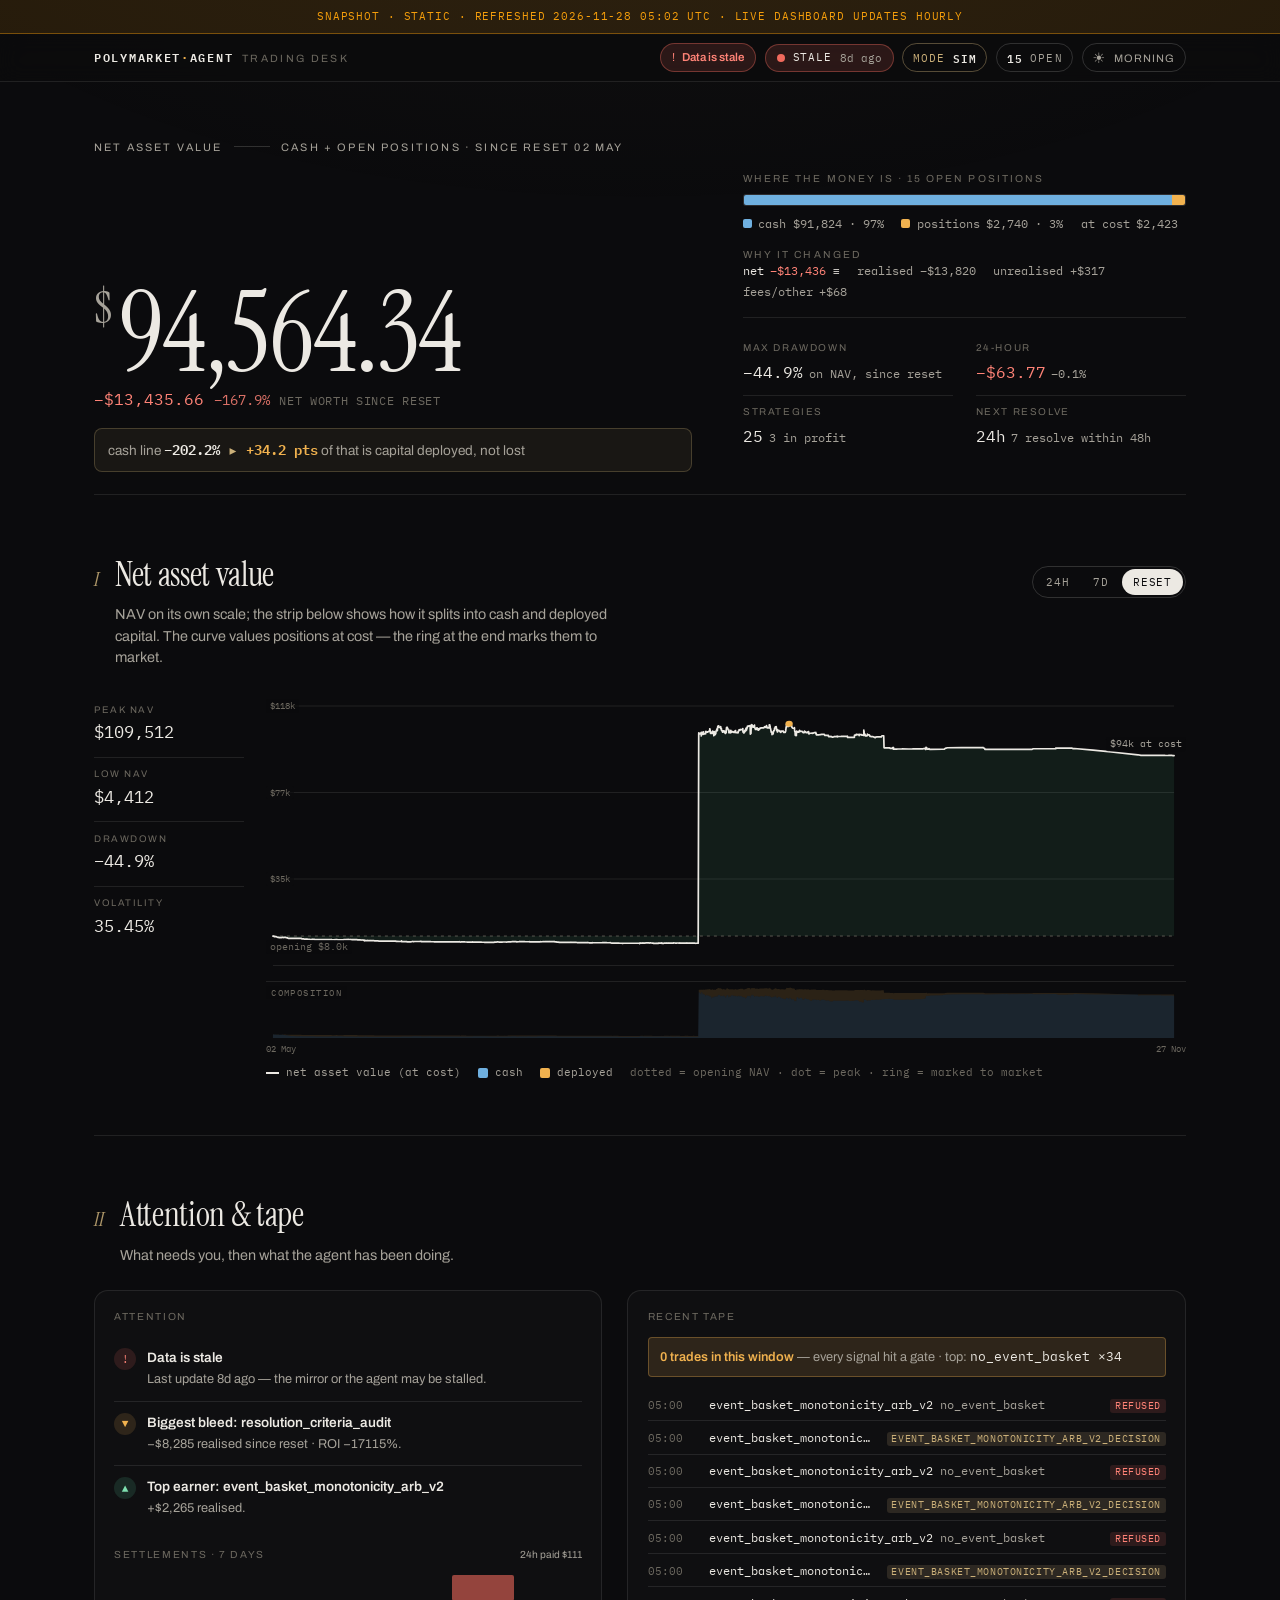
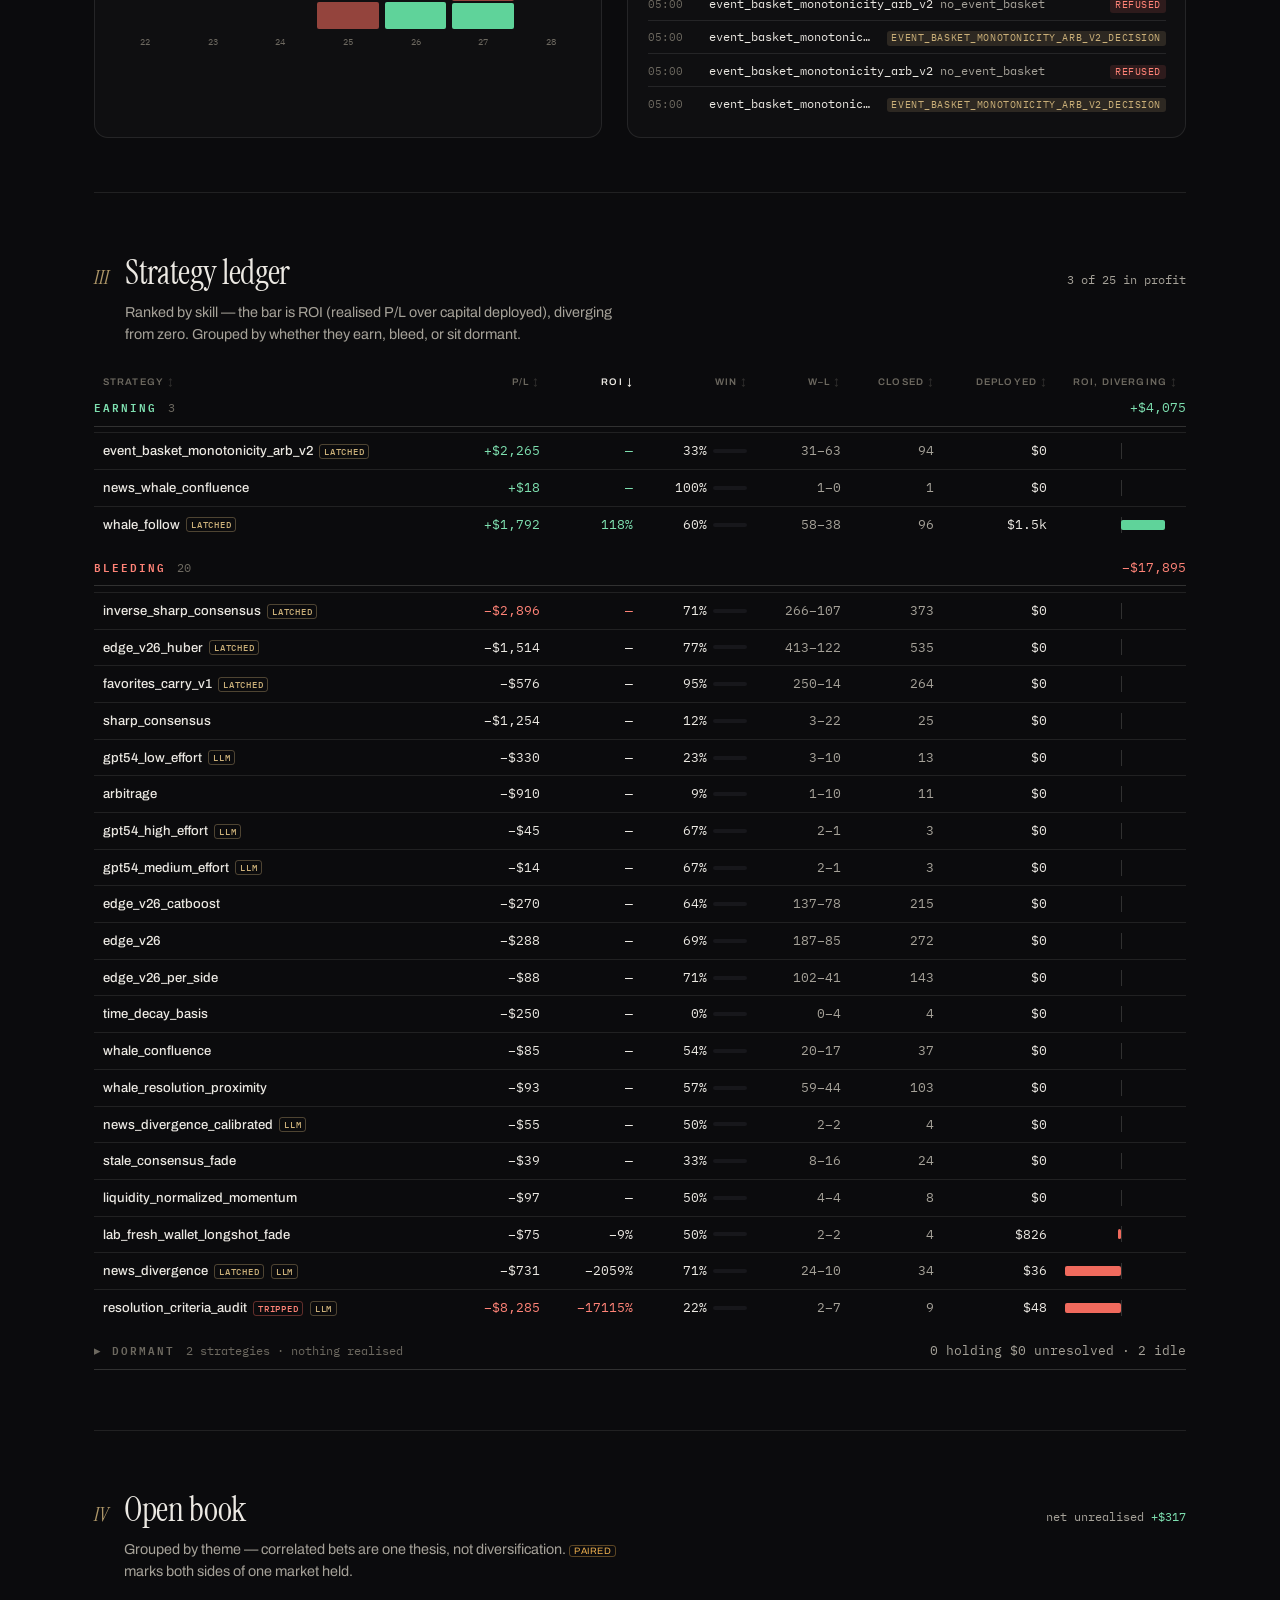
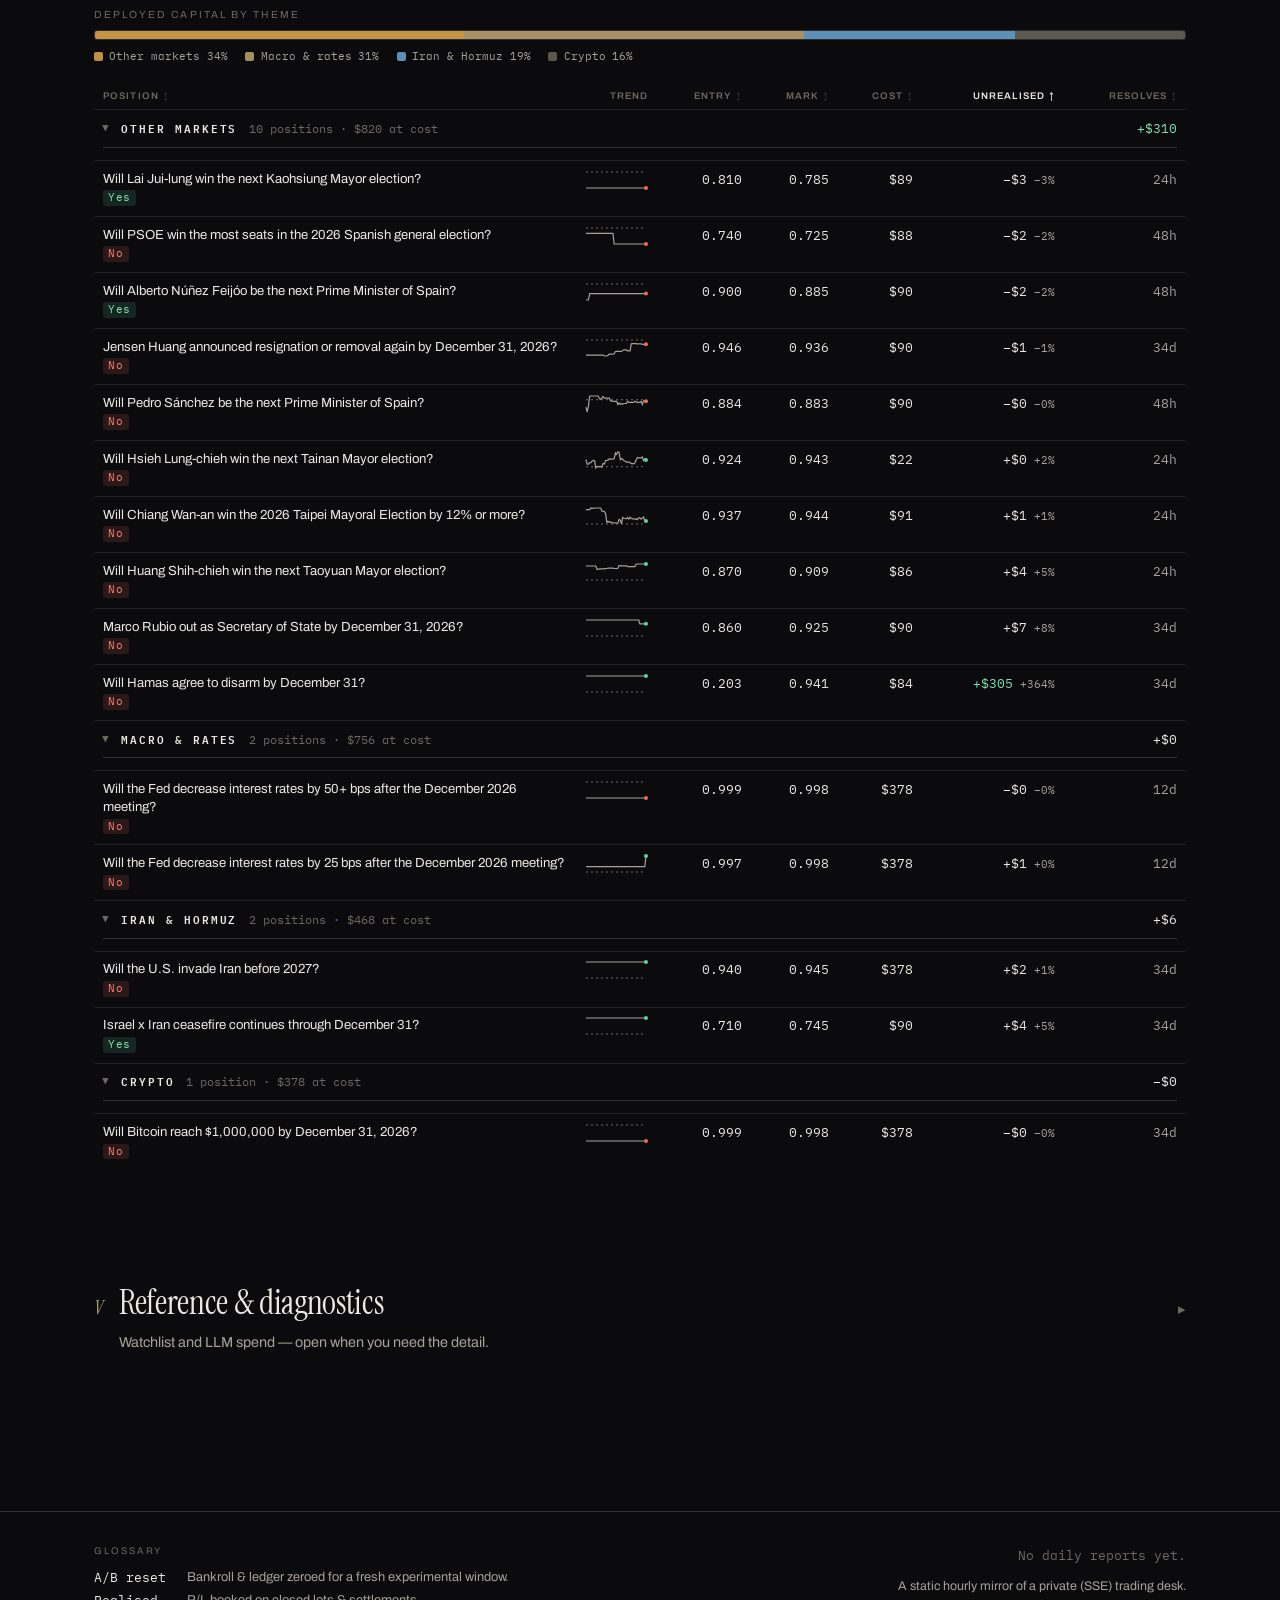
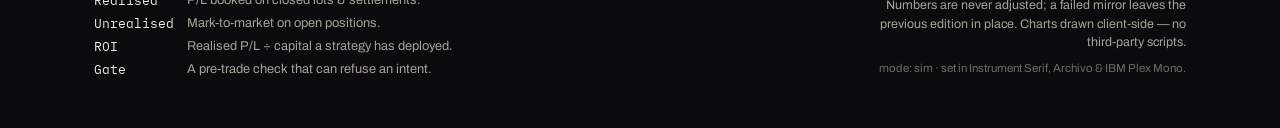
==== index.html @ ffc32d16 "snapshot: 2026-11-28T05:02:05Z" ====
<!doctype html>
<html lang="en" data-theme="dark">
<head>
  <meta charset="utf-8">
  <meta name="viewport" content="width=device-width, initial-scale=1">
  <meta name="dashboard-skeleton" content="operator-v1">
  <meta name="dashboard-mode" content="sim">
  <meta name="color-scheme" content="dark light">
  <title>polymarket-agent dashboard</title>

  <link rel="preconnect" href="https://fonts.googleapis.com">
  <link rel="preconnect" href="https://fonts.gstatic.com" crossorigin>
  <link rel="stylesheet"
        href="https://fonts.googleapis.com/css2?family=Instrument+Serif:ital@0;1&family=Archivo:ital,wght@0,400;0,500;0,600;0,700;1,400;1,500&family=IBM+Plex+Mono:wght@400;500;600&display=swap">
  <link rel="stylesheet" href="static/redesign.css">

  <script>
    // Edition boot — apply the saved theme before first paint (no flash).
    // Inline is permitted by the CSP ``script-src 'unsafe-inline'``.
    (function () {
      try {
        var t = localStorage.getItem('pmdash-theme');
        if (t === 'dark' || t === 'light') {
          document.documentElement.setAttribute('data-theme', t);
        }
      } catch (e) { /* storage disabled — keep server default */ }
    })();
  </script>

<script>
// Disable SSE in the static snapshot — there's no live backend behind GitHub Pages.
window.EventSource = function() {
  return { addEventListener(){}, removeEventListener(){}, close(){}, readyState: 2 };
};
window.EventSource.CLOSED = 2;
</script>
<style>
.snapshot-banner {
  position: sticky; top: 0; z-index: 50;
  padding: 8px 16px;
  background: rgba(245, 158, 11, 0.12);
  border-bottom: 1px solid rgba(245, 158, 11, 0.4);
  color: rgb(245, 158, 11);
  font-family: 'IBM Plex Mono', monospace;
  font-size: 11px;
  letter-spacing: 0.08em;
  text-align: center;
  text-transform: uppercase;
}
</style>
</head>

<body>
<div class="snapshot-banner">snapshot · static · refreshed 2026-11-28 05:02 UTC · live dashboard updates hourly</div>
  <a class="skip-link" href="#standings">Skip to standings</a>

  <!-- Renderer hydrates #app from #bootstrap-data. A quiet boot mark paints
       first so there is no blank flash if fonts/JS are a beat behind. -->
  <div id="app" data-dashboard-root>
    <div class="boot" data-boot>
      <span class="boot-mark">polymarket<span class="boot-dot">&middot;</span>agent</span>
      <span class="boot-sub">reading the tape&hellip;</span>
      <noscript>
        <p class="boot-noscript">This desk renders client-side &mdash; enable JavaScript to read it.</p>
      </noscript>
    </div>
  </div>

  <footer class="colophon" data-colophon>
    <div class="colophon-inner">
      <div class="colophon-block">
        <span class="colophon-label">Glossary</span>
        <dl class="colophon-gloss">
          <dt>A/B reset</dt><dd>Bankroll &amp; ledger zeroed for a fresh experimental window.</dd>
          <dt>Realised</dt><dd>P/L booked on closed lots &amp; settlements.</dd>
          <dt>Unrealised</dt><dd>Mark-to-market on open positions.</dd>
          <dt>ROI</dt><dd>Realised P/L &divide; capital a strategy has deployed.</dd>
          <dt>Gate</dt><dd>A pre-trade check that can refuse an intent.</dd>
        </dl>
      </div>
      <div class="colophon-block colophon-meta">
        
        <span class="report-link is-muted">No daily reports yet.</span>
        
        <p class="colophon-source">
          A static hourly mirror of a private (SSE) trading desk. Numbers are
          never adjusted; a failed mirror leaves the previous edition in place.
          Charts drawn client-side &mdash; no third-party scripts.
        </p>
        <p class="colophon-set">mode: sim &middot; set in Instrument&nbsp;Serif, Archivo &amp; IBM&nbsp;Plex&nbsp;Mono.</p>
      </div>
    </div>
  </footer>

  
  <script id="bootstrap-data" type="application/json">{"bankroll": {"ab_reset_iso": "2026-05-02T16:12:14.034322+00:00", "as_of_iso": "2026-11-27T20:48:20.720196+00:00", "capital_flows_since_reset_usd": 100000.0, "capital_flows_window_usd": 0, "cash_now_usd": 91824.37477484971, "current_usd": 91824.37477484971, "delta_24h_pct": -0.38086715791029435, "delta_24h_usd": -351.06598149999627, "delta_since_reset_pct": -202.1953153143786, "delta_since_reset_usd": -16175.625225150288, "deployed_cost_usd": 2423.1168863000003, "fees_other_usd": 67.97506974172268, "is_empty": false, "nav_at_cost_usd": 94247.49166114972, "nav_delta_24h_pct": -0.06761463698296633, "nav_delta_24h_usd": -63.768215999996755, "nav_delta_since_reset_pct": -167.94570439437865, "nav_delta_since_reset_usd": -13435.656351550293, "nav_usd": 94564.3436484497, "other_adjustments_usd": -2671.9938038582727, "points_24h": [{"balance_usd": 92084.49671174971, "deployed_usd": 2226.7631654, "nav_usd": 94311.25987714971, "ts": "2026-11-27T05:50:50.114832+00:00"}, {"balance_usd": 91997.25877574971, "deployed_usd": 2314.0011014, "nav_usd": 94311.25987714971, "ts": "2026-11-27T10:17:31.484214+00:00"}, {"balance_usd": 91911.0547692497, "deployed_usd": 2312.9671719000003, "nav_usd": 94224.02194114971, "ts": "2026-11-27T14:18:01.809497+00:00"}, {"balance_usd": 91823.33288924971, "deployed_usd": 2400.6890519000003, "nav_usd": 94224.02194114971, "ts": "2026-11-27T16:23:20.342249+00:00"}, {"balance_usd": 91735.08714924971, "deployed_usd": 2488.9347919, "nav_usd": 94224.02194114971, "ts": "2026-11-27T19:38:22.340220+00:00"}, {"balance_usd": 91846.27874924972, "deployed_usd": 2401.2129119, "nav_usd": 94247.49166114972, "ts": "2026-11-27T20:17:56.836998+00:00"}, {"balance_usd": 91824.37477484971, "deployed_usd": 2423.1168863000003, "nav_usd": 94247.49166114972, "ts": "2026-11-27T20:48:20.720196+00:00"}], "points_7d": [{"balance_usd": 92635.40507434972, "deployed_usd": 1686.7693578000003, "nav_usd": 94322.17443214972, "ts": "2026-11-24T19:25:41.189028+00:00"}, {"balance_usd": 92545.30763634972, "deployed_usd": 1776.8667958000003, "nav_usd": 94322.17443214972, "ts": "2026-11-24T19:36:02.264809+00:00"}, {"balance_usd": 92455.32739794972, "deployed_usd": 1866.8470342000003, "nav_usd": 94322.17443214972, "ts": "2026-11-24T22:15:52.935973+00:00"}, {"balance_usd": 92423.27623594971, "deployed_usd": 1898.8981962000003, "nav_usd": 94322.17443214971, "ts": "2026-11-25T17:25:45.379078+00:00"}, {"balance_usd": 92333.62041034971, "deployed_usd": 1956.5028598000004, "nav_usd": 94290.12327014972, "ts": "2026-11-25T20:36:09.586610+00:00"}, {"balance_usd": 92243.51171734971, "deployed_usd": 2046.6115528000003, "nav_usd": 94290.1232701497, "ts": "2026-11-26T12:11:00.580088+00:00"}, {"balance_usd": 92354.75701734971, "deployed_usd": 1956.5028598000004, "nav_usd": 94311.25987714971, "ts": "2026-11-26T14:01:12.843524+00:00"}, {"balance_usd": 92265.7006763497, "deployed_usd": 2045.5592008000003, "nav_usd": 94311.2598771497, "ts": "2026-11-26T21:41:07.367204+00:00"}, {"balance_usd": 92175.44075634971, "deployed_usd": 2135.8191208000003, "nav_usd": 94311.25987714971, "ts": "2026-11-27T04:05:51.936163+00:00"}, {"balance_usd": 92084.49671174971, "deployed_usd": 2226.7631654, "nav_usd": 94311.25987714971, "ts": "2026-11-27T05:50:50.114832+00:00"}, {"balance_usd": 91997.25877574971, "deployed_usd": 2314.0011014, "nav_usd": 94311.25987714971, "ts": "2026-11-27T10:17:31.484214+00:00"}, {"balance_usd": 91911.0547692497, "deployed_usd": 2312.9671719000003, "nav_usd": 94224.02194114971, "ts": "2026-11-27T14:18:01.809497+00:00"}, {"balance_usd": 91823.33288924971, "deployed_usd": 2400.6890519000003, "nav_usd": 94224.02194114971, "ts": "2026-11-27T16:23:20.342249+00:00"}, {"balance_usd": 91735.08714924971, "deployed_usd": 2488.9347919, "nav_usd": 94224.02194114971, "ts": "2026-11-27T19:38:22.340220+00:00"}, {"balance_usd": 91846.27874924972, "deployed_usd": 2401.2129119, "nav_usd": 94247.49166114972, "ts": "2026-11-27T20:17:56.836998+00:00"}, {"balance_usd": 91824.37477484971, "deployed_usd": 2423.1168863000003, "nav_usd": 94247.49166114972, "ts": "2026-11-27T20:48:20.720196+00:00"}], "points_since_reset": [{"balance_usd": 8000.0, "deployed_usd": 0.0, "nav_usd": 8000.0, "ts": "2026-05-02T16:12:14.034322+00:00"}, {"balance_usd": 7911.68, "deployed_usd": 88.32000000000001, "nav_usd": 8000.0, "ts": "2026-05-02T16:12:15.247001+00:00"}, {"balance_usd": 7909.4400000000005, "deployed_usd": 90.56, "nav_usd": 8000.000000000001, "ts": "2026-05-02T16:12:15.271151+00:00"}, {"balance_usd": 7877.440032, "deployed_usd": 122.559968, "nav_usd": 8000.0, "ts": "2026-05-02T16:12:16.245087+00:00"}, {"balance_usd": 7830.8318420000005, "deployed_usd": 169.16815800000003, "nav_usd": 8000.000000000001, "ts": "2026-05-02T16:50:40.566832+00:00"}, {"balance_usd": 7799.508522, "deployed_usd": 200.49147800000003, "nav_usd": 8000.0, "ts": "2026-05-02T17:20:20.948994+00:00"}, {"balance_usd": 7768.310482, "deployed_usd": 231.68951800000002, "nav_usd": 8000.0, "ts": "2026-05-02T18:30:36.790223+00:00"}, {"balance_usd": 7810.088218, "deployed_usd": 199.68955000000003, "nav_usd": 8009.777768, "ts": "2026-05-02T18:45:17.440100+00:00"}, {"balance_usd": 7778.847827, "deployed_usd": 230.92994100000004, "nav_usd": 8009.777768, "ts": "2026-05-02T19:40:19.671425+00:00"}, {"balance_usd": 7747.732435, "deployed_usd": 262.045333, "nav_usd": 8009.777768, "ts": "2026-05-02T20:02:53.090559+00:00"}, {"balance_usd": 7716.6170409999995, "deployed_usd": 293.160727, "nav_usd": 8009.777768, "ts": "2026-05-02T20:02:53.114851+00:00"}, {"balance_usd": 7749.917237999999, "deployed_usd": 259.680336, "nav_usd": 8009.597573999999, "ts": "2026-05-02T20:30:37.237796+00:00"}, {"balance_usd": 7693.342838999999, "deployed_usd": 316.254735, "nav_usd": 8009.597573999999, "ts": "2026-05-02T20:40:38.297660+00:00"}, {"balance_usd": 7662.569448999999, "deployed_usd": 180.77661500000002, "nav_usd": 7843.3460639999985, "ts": "2026-05-02T23:30:37.941155+00:00"}, {"balance_usd": 7631.919129999998, "deployed_usd": 123.65449500000001, "nav_usd": 7755.573624999998, "ts": "2026-05-02T23:55:18.844862+00:00"}, {"balance_usd": 7662.5387679999985, "deployed_usd": 93.00417600000002, "nav_usd": 7755.542943999999, "ts": "2026-05-03T00:00:37.053996+00:00"}, {"balance_usd": 7655.306767999999, "deployed_usd": 100.23617600000001, "nav_usd": 7755.542943999999, "ts": "2026-05-03T00:20:36.036445+00:00"}, {"balance_usd": 7600.954066999999, "deployed_usd": 154.58887700000002, "nav_usd": 7755.542943999999, "ts": "2026-05-03T00:30:57.004492+00:00"}, {"balance_usd": 7555.348338999998, "deployed_usd": 192.962605, "nav_usd": 7748.310943999998, "ts": "2026-05-03T02:25:18.401003+00:00"}, {"balance_usd": 7525.142230499999, "deployed_usd": 146.78959550000002, "nav_usd": 7671.931825999999, "ts": "2026-05-03T06:00:37.132297+00:00"}, {"balance_usd": 7465.142230499999, "deployed_usd": 206.78959550000002, "nav_usd": 7671.931825999999, "ts": "2026-05-03T09:40:17.830467+00:00"}, {"balance_usd": 7452.700326799999, "deployed_usd": 219.23149920000003, "nav_usd": 7671.931825999999, "ts": "2026-05-03T10:25:18.888209+00:00"}, {"balance_usd": 7440.279159599999, "deployed_usd": 231.65266640000002, "nav_usd": 7671.931825999999, "ts": "2026-05-03T10:35:21.279427+00:00"}, {"balance_usd": 7350.995811599999, "deployed_usd": 320.93601440000003, "nav_usd": 7671.931825999999, "ts": "2026-05-03T11:05:17.829530+00:00"}, {"balance_usd": 7262.783852599999, "deployed_usd": 409.1479734, "nav_usd": 7671.931825999999, "ts": "2026-05-03T11:20:17.767136+00:00"}, {"balance_usd": 7204.681580599999, "deployed_usd": 293.1038265, "nav_usd": 7497.785407099998, "ts": "2026-05-03T15:30:35.443744+00:00"}, {"balance_usd": 7194.569740599999, "deployed_usd": 215.00370750000002, "nav_usd": 7409.573448099999, "ts": "2026-05-03T18:35:21.399754+00:00"}, {"balance_usd": 7193.368960599999, "deployed_usd": 216.20448750000003, "nav_usd": 7409.573448099999, "ts": "2026-05-03T18:35:21.435787+00:00"}, {"balance_usd": 7184.377252599999, "deployed_usd": 225.19619550000002, "nav_usd": 7409.573448099999, "ts": "2026-05-03T18:40:21.447719+00:00"}, {"balance_usd": 7183.1783577999995, "deployed_usd": 226.39509030000002, "nav_usd": 7409.5734481, "ts": "2026-05-03T18:40:21.473544+00:00"}, {"balance_usd": 7109.2942378, "deployed_usd": 242.17693830000002, "nav_usd": 7351.4711761, "ts": "2026-05-03T18:45:28.371717+00:00"}, {"balance_usd": 7116.6337378, "deployed_usd": 235.40985453580416, "nav_usd": 7352.043592335804, "ts": "2026-05-03T19:20:22.686392+00:00"}, {"balance_usd": 7103.2900498, "deployed_usd": 248.75354253580414, "nav_usd": 7352.043592335804, "ts": "2026-05-03T19:40:23.760647+00:00"}, {"balance_usd": 7098.2955448, "deployed_usd": 253.74804753580415, "nav_usd": 7352.0435923358045, "ts": "2026-05-03T19:50:29.152704+00:00"}, {"balance_usd": 7086.8466808, "deployed_usd": 265.19691153580413, "nav_usd": 7352.0435923358045, "ts": "2026-05-03T20:01:31.073926+00:00"}, {"balance_usd": 7074.6661608, "deployed_usd": 277.37743153580413, "nav_usd": 7352.0435923358045, "ts": "2026-05-03T20:10:17.501506+00:00"}, {"balance_usd": 7067.5914948, "deployed_usd": 284.4520975358041, "nav_usd": 7352.043592335804, "ts": "2026-05-03T20:20:17.722202+00:00"}, {"balance_usd": 6982.7803988, "deployed_usd": 369.26319353580413, "nav_usd": 7352.043592335804, "ts": "2026-05-03T20:40:18.024384+00:00"}, {"balance_usd": 6898.9870408, "deployed_usd": 450.6568767358042, "nav_usd": 7349.643917535804, "ts": "2026-05-03T22:15:17.660735+00:00"}, {"balance_usd": 6816.1991928, "deployed_usd": 533.4447247358041, "nav_usd": 7349.643917535804, "ts": "2026-05-03T22:25:17.681119+00:00"}, {"balance_usd": 7065.6435928, "deployed_usd": 313.3708015, "nav_usd": 7379.0143943, "ts": "2026-05-04T00:07:07.794915+00:00"}, {"balance_usd": 7037.3810168, "deployed_usd": 310.5179835, "nav_usd": 7347.8990003, "ts": "2026-05-04T01:05:18.733642+00:00"}, {"balance_usd": 7009.2314954, "deployed_usd": 223.75875489999999, "nav_usd": 7232.9902503, "ts": "2026-05-04T03:31:03.563904+00:00"}, {"balance_usd": 6997.2314954, "deployed_usd": 235.75875489999999, "nav_usd": 7232.9902503, "ts": "2026-05-04T10:35:17.643877+00:00"}, {"balance_usd": 6993.822995400001, "deployed_usd": 239.1672549, "nav_usd": 7232.990250300001, "ts": "2026-05-04T11:20:41.089412+00:00"}, {"balance_usd": 6909.897125400001, "deployed_usd": 323.09312489999996, "nav_usd": 7232.9902503, "ts": "2026-05-04T15:05:17.928095+00:00"}, {"balance_usd": 7149.685325400001, "deployed_usd": 223.75875489999999, "nav_usd": 7373.444080300001, "ts": "2026-05-04T21:46:57.459552+00:00"}, {"balance_usd": 7063.8890974000005, "deployed_usd": 309.5549829, "nav_usd": 7373.444080300001, "ts": "2026-05-04T22:05:19.844795+00:00"}, {"balance_usd": 7008.0201624, "deployed_usd": 365.4239179, "nav_usd": 7373.4440803, "ts": "2026-05-04T22:45:17.455881+00:00"}, {"balance_usd": 6923.9239224, "deployed_usd": 449.5201579, "nav_usd": 7373.444080300001, "ts": "2026-05-05T00:10:19.157448+00:00"}, {"balance_usd": 6840.8368224000005, "deployed_usd": 532.6072579, "nav_usd": 7373.444080300001, "ts": "2026-05-05T00:20:22.284588+00:00"}, {"balance_usd": 6792.1616474, "deployed_usd": 581.2824329, "nav_usd": 7373.4440803, "ts": "2026-05-05T01:32:24.713270+00:00"}, {"balance_usd": 6710.6557076, "deployed_usd": 522.8231977, "nav_usd": 7233.4789053, "ts": "2026-05-05T04:00:41.922297+00:00"}, {"balance_usd": 6887.2968076, "deployed_usd": 494.56062170000007, "nav_usd": 7381.8574293, "ts": "2026-05-05T05:03:42.818650+00:00"}, {"balance_usd": 6879.8510796, "deployed_usd": 502.00634970000004, "nav_usd": 7381.8574293, "ts": "2026-05-05T05:09:15.143384+00:00"}, {"balance_usd": 6878.9009196, "deployed_usd": 502.9565097, "nav_usd": 7381.8574293, "ts": "2026-05-05T05:09:15.165646+00:00"}, {"balance_usd": 6872.0136228, "deployed_usd": 509.8438065, "nav_usd": 7381.8574293, "ts": "2026-05-05T05:09:15.248920+00:00"}, {"balance_usd": 6865.6926628, "deployed_usd": 516.1647665, "nav_usd": 7381.8574293, "ts": "2026-05-05T05:09:15.261729+00:00"}, {"balance_usd": 6858.8053928, "deployed_usd": 523.0520365, "nav_usd": 7381.8574293, "ts": "2026-05-05T05:09:15.275018+00:00"}, {"balance_usd": 6831.2709079999995, "deployed_usd": 550.5865213, "nav_usd": 7381.857429299999, "ts": "2026-05-05T05:09:16.180678+00:00"}, {"balance_usd": 6824.0703809, "deployed_usd": 557.7870484, "nav_usd": 7381.8574293, "ts": "2026-05-05T05:15:44.467278+00:00"}, {"balance_usd": 6819.2639008999995, "deployed_usd": 562.5935284, "nav_usd": 7381.857429299999, "ts": "2026-05-05T05:15:44.490913+00:00"}, {"balance_usd": 6812.1356177, "deployed_usd": 569.7218116, "nav_usd": 7381.8574293, "ts": "2026-05-05T05:15:44.503155+00:00"}, {"balance_usd": 6805.3043473, "deployed_usd": 576.553082, "nav_usd": 7381.8574293, "ts": "2026-05-05T05:15:44.528704+00:00"}, {"balance_usd": 6798.583245299999, "deployed_usd": 583.2741840000001, "nav_usd": 7381.857429299999, "ts": "2026-05-05T05:15:44.542027+00:00"}, {"balance_usd": 6793.759545299999, "deployed_usd": 588.097884, "nav_usd": 7381.857429299999, "ts": "2026-05-05T05:25:17.849094+00:00"}, {"balance_usd": 6786.665370899999, "deployed_usd": 595.1920584000001, "nav_usd": 7381.857429299999, "ts": "2026-05-05T05:25:17.869255+00:00"}, {"balance_usd": 6781.425210899999, "deployed_usd": 600.4322184000001, "nav_usd": 7381.857429299999, "ts": "2026-05-05T05:25:17.882444+00:00"}, {"balance_usd": 6776.258410899999, "deployed_usd": 605.5990184000001, "nav_usd": 7381.857429299999, "ts": "2026-05-05T05:25:17.901505+00:00"}, {"balance_usd": 6769.459838899999, "deployed_usd": 612.3975904, "nav_usd": 7381.857429299999, "ts": "2026-05-05T05:25:17.921796+00:00"}, {"balance_usd": 6765.293038899999, "deployed_usd": 616.5643904, "nav_usd": 7381.857429299999, "ts": "2026-05-05T05:30:59.672116+00:00"}, {"balance_usd": 6758.5235797, "deployed_usd": 623.3338495999999, "nav_usd": 7381.857429299999, "ts": "2026-05-05T05:30:59.696373+00:00"}, {"balance_usd": 6753.283419699999, "deployed_usd": 628.5740095999998, "nav_usd": 7381.857429299999, "ts": "2026-05-05T05:30:59.710414+00:00"}, {"balance_usd": 6746.3403837, "deployed_usd": 635.5170455999998, "nav_usd": 7381.857429299999, "ts": "2026-05-05T05:30:59.724083+00:00"}, {"balance_usd": 6739.5709087, "deployed_usd": 642.2865205999999, "nav_usd": 7381.857429299999, "ts": "2026-05-05T05:30:59.759922+00:00"}, {"balance_usd": 6732.4766247, "deployed_usd": 649.3808045999999, "nav_usd": 7381.8574293, "ts": "2026-05-05T05:40:18.776572+00:00"}, {"balance_usd": 6725.4440294999995, "deployed_usd": 656.4133998, "nav_usd": 7381.857429299999, "ts": "2026-05-05T05:40:18.798223+00:00"}, {"balance_usd": 6722.4940295, "deployed_usd": 659.3633998, "nav_usd": 7381.8574293, "ts": "2026-05-05T05:40:18.811618+00:00"}, {"balance_usd": 6715.5816495, "deployed_usd": 666.2757798, "nav_usd": 7381.8574293, "ts": "2026-05-05T05:40:18.852918+00:00"}, {"balance_usd": 6708.8420645, "deployed_usd": 673.0153648, "nav_usd": 7381.8574293, "ts": "2026-05-05T05:40:18.867139+00:00"}, {"balance_usd": 6701.7801245, "deployed_usd": 680.0773048000001, "nav_usd": 7381.8574293, "ts": "2026-05-05T05:45:19.125862+00:00"}, {"balance_usd": 6694.7795933, "deployed_usd": 687.077836, "nav_usd": 7381.8574293, "ts": "2026-05-05T05:45:19.146889+00:00"}, {"balance_usd": 6691.0231133, "deployed_usd": 690.8343160000001, "nav_usd": 7381.8574293, "ts": "2026-05-05T05:45:19.160508+00:00"}, {"balance_usd": 6684.1422493, "deployed_usd": 697.7151800000001, "nav_usd": 7381.8574293, "ts": "2026-05-05T05:45:19.173557+00:00"}, {"balance_usd": 6677.4334083, "deployed_usd": 704.4240210000002, "nav_usd": 7381.8574293, "ts": "2026-05-05T05:45:19.196369+00:00"}, {"balance_usd": 6670.7559763, "deployed_usd": 711.1014530000001, "nav_usd": 7381.8574293, "ts": "2026-05-05T05:50:21.117377+00:00"}, {"balance_usd": 6663.7882195, "deployed_usd": 718.0692098000002, "nav_usd": 7381.8574293, "ts": "2026-05-05T05:50:21.140552+00:00"}, {"balance_usd": 6655.2029476, "deployed_usd": 726.6544817000001, "nav_usd": 7381.8574293, "ts": "2026-05-05T05:50:21.153746+00:00"}, {"balance_usd": 6648.3542996, "deployed_usd": 733.5031297, "nav_usd": 7381.8574293, "ts": "2026-05-05T05:50:21.167181+00:00"}, {"balance_usd": 6641.676873599999, "deployed_usd": 740.1805557, "nav_usd": 7381.857429299999, "ts": "2026-05-05T05:50:21.182481+00:00"}, {"balance_usd": 6635.035197599999, "deployed_usd": 746.8222317000001, "nav_usd": 7381.857429299999, "ts": "2026-05-05T06:00:51.461586+00:00"}, {"balance_usd": 6628.393521599999, "deployed_usd": 753.4639077, "nav_usd": 7381.857429299999, "ts": "2026-05-05T06:00:51.482622+00:00"}, {"balance_usd": 6621.751844699999, "deployed_usd": 760.1055846, "nav_usd": 7381.857429299999, "ts": "2026-05-05T06:00:51.496309+00:00"}, {"balance_usd": 6614.939868699999, "deployed_usd": 766.9175606000001, "nav_usd": 7381.857429299999, "ts": "2026-05-05T06:00:51.510199+00:00"}, {"balance_usd": 6608.187473699999, "deployed_usd": 773.6699556000001, "nav_usd": 7381.857429299999, "ts": "2026-05-05T06:00:51.527701+00:00"}, {"balance_usd": 6607.758203699999, "deployed_usd": 774.0992256000001, "nav_usd": 7381.857429299999, "ts": "2026-05-05T06:10:17.642530+00:00"}, {"balance_usd": 6600.8627037, "deployed_usd": 780.9947256, "nav_usd": 7381.8574293, "ts": "2026-05-05T06:10:17.666715+00:00"}, {"balance_usd": 6593.428493099999, "deployed_usd": 788.4289362000001, "nav_usd": 7381.857429299999, "ts": "2026-05-05T06:10:17.681897+00:00"}, {"balance_usd": 6586.6508650999995, "deployed_usd": 795.2065642, "nav_usd": 7381.857429299999, "ts": "2026-05-05T06:10:17.697585+00:00"}, {"balance_usd": 6580.042674099999, "deployed_usd": 801.8147552, "nav_usd": 7381.857429299999, "ts": "2026-05-05T06:10:17.714100+00:00"}, {"balance_usd": 6579.602934099999, "deployed_usd": 802.2544952000001, "nav_usd": 7381.857429299999, "ts": "2026-05-05T06:15:18.023853+00:00"}, {"balance_usd": 6572.736802899999, "deployed_usd": 809.1206264000001, "nav_usd": 7381.857429299999, "ts": "2026-05-05T06:15:18.046156+00:00"}, {"balance_usd": 6565.3342551999995, "deployed_usd": 816.5231741000001, "nav_usd": 7381.857429299999, "ts": "2026-05-05T06:15:18.057422+00:00"}, {"balance_usd": 6558.754214199999, "deployed_usd": 823.1032151000002, "nav_usd": 7381.857429299999, "ts": "2026-05-05T06:15:18.072283+00:00"}, {"balance_usd": 6552.064527199999, "deployed_usd": 829.7929021000001, "nav_usd": 7381.857429299999, "ts": "2026-05-05T06:15:18.087132+00:00"}, {"balance_usd": 6545.0210584, "deployed_usd": 836.8363709, "nav_usd": 7381.8574293, "ts": "2026-05-05T06:25:17.893780+00:00"}, {"balance_usd": 6538.1959909, "deployed_usd": 843.6614384, "nav_usd": 7381.8574293, "ts": "2026-05-05T06:25:17.915606+00:00"}, {"balance_usd": 6530.824917999999, "deployed_usd": 851.0325112999999, "nav_usd": 7381.857429299999, "ts": "2026-05-05T06:25:17.933208+00:00"}, {"balance_usd": 6524.4408533999995, "deployed_usd": 857.4165758999999, "nav_usd": 7381.857429299999, "ts": "2026-05-05T06:25:17.945844+00:00"}, {"balance_usd": 6517.779592399999, "deployed_usd": 864.0778369, "nav_usd": 7381.857429299999, "ts": "2026-05-05T06:25:17.960714+00:00"}, {"balance_usd": 6517.318912399999, "deployed_usd": 864.5385169000001, "nav_usd": 7381.857429299999, "ts": "2026-05-05T06:30:55.312623+00:00"}, {"balance_usd": 6510.318335599999, "deployed_usd": 871.5390937000002, "nav_usd": 7381.857429299999, "ts": "2026-05-05T06:30:55.337867+00:00"}, {"balance_usd": 6503.800556299999, "deployed_usd": 878.056873, "nav_usd": 7381.857429299998, "ts": "2026-05-05T06:30:55.354496+00:00"}, {"balance_usd": 6497.458933099999, "deployed_usd": 884.3984962, "nav_usd": 7381.857429299998, "ts": "2026-05-05T06:30:55.373997+00:00"}, {"balance_usd": 6490.941144099998, "deployed_usd": 890.9162852, "nav_usd": 7381.857429299998, "ts": "2026-05-05T06:30:55.392850+00:00"}, {"balance_usd": 6480.122908899998, "deployed_usd": 901.7345204, "nav_usd": 7381.857429299998, "ts": "2026-05-05T06:45:17.721289+00:00"}, {"balance_usd": 6469.304673699998, "deployed_usd": 912.5527556, "nav_usd": 7381.857429299997, "ts": "2026-05-05T06:45:17.745800+00:00"}, {"balance_usd": 6458.522499199998, "deployed_usd": 923.3349301, "nav_usd": 7381.857429299997, "ts": "2026-05-05T06:50:18.251103+00:00"}, {"balance_usd": 6447.7403246999975, "deployed_usd": 934.1171046, "nav_usd": 7381.857429299997, "ts": "2026-05-05T06:50:18.279439+00:00"}, {"balance_usd": 6436.994090799997, "deployed_usd": 944.8633384999999, "nav_usd": 7381.857429299997, "ts": "2026-05-05T06:55:18.442815+00:00"}, {"balance_usd": 6426.247856899997, "deployed_usd": 955.6095723999999, "nav_usd": 7381.8574292999965, "ts": "2026-05-05T06:55:18.455942+00:00"}, {"balance_usd": 6415.537443799997, "deployed_usd": 966.3199854999999, "nav_usd": 7381.857429299997, "ts": "2026-05-05T07:00:59.931394+00:00"}, {"balance_usd": 6404.8270306999975, "deployed_usd": 977.0303985999999, "nav_usd": 7381.857429299997, "ts": "2026-05-05T07:00:59.965711+00:00"}, {"balance_usd": 6394.152318999997, "deployed_usd": 987.7051102999999, "nav_usd": 7381.8574292999965, "ts": "2026-05-05T07:10:19.011861+00:00"}, {"balance_usd": 6383.477607299997, "deployed_usd": 998.3798219999999, "nav_usd": 7381.8574292999965, "ts": "2026-05-05T07:10:19.038172+00:00"}, {"balance_usd": 6372.838477999997, "deployed_usd": 1009.0189512999999, "nav_usd": 7381.8574292999965, "ts": "2026-05-05T07:20:19.036407+00:00"}, {"balance_usd": 6362.199348699997, "deployed_usd": 1019.6580806, "nav_usd": 7381.857429299997, "ts": "2026-05-05T07:20:19.073844+00:00"}, {"balance_usd": 6354.2465994999975, "deployed_usd": 1027.6108298, "nav_usd": 7381.857429299997, "ts": "2026-05-05T07:45:20.242684+00:00"}, {"balance_usd": 6346.293850299998, "deployed_usd": 1035.563579, "nav_usd": 7381.857429299997, "ts": "2026-05-05T07:45:20.267854+00:00"}, {"balance_usd": 6338.360982999998, "deployed_usd": 1043.4964463, "nav_usd": 7381.857429299997, "ts": "2026-05-05T07:55:22.411294+00:00"}, {"balance_usd": 6330.428115699998, "deployed_usd": 1051.4293136, "nav_usd": 7381.857429299997, "ts": "2026-05-05T07:55:22.427171+00:00"}, {"balance_usd": 6322.515080599997, "deployed_usd": 1059.3423487, "nav_usd": 7381.857429299997, "ts": "2026-05-05T08:06:43.916369+00:00"}, {"balance_usd": 6314.602045499997, "deployed_usd": 1067.2553838, "nav_usd": 7381.8574292999965, "ts": "2026-05-05T08:06:43.935353+00:00"}, {"balance_usd": 6253.350393499997, "deployed_usd": 1128.5070357999998, "nav_usd": 7381.8574292999965, "ts": "2026-05-05T11:31:10.001527+00:00"}, {"balance_usd": 6199.571577499997, "deployed_usd": 1182.2858517999998, "nav_usd": 7381.8574292999965, "ts": "2026-05-05T12:12:13.619341+00:00"}, {"balance_usd": 6194.487928499997, "deployed_usd": 1187.3695007999997, "nav_usd": 7381.8574292999965, "ts": "2026-05-05T14:01:17.660801+00:00"}, {"balance_usd": 6120.154066499997, "deployed_usd": 1261.7033627999997, "nav_usd": 7381.8574292999965, "ts": "2026-05-05T14:45:18.551357+00:00"}, {"balance_usd": 6114.033910399997, "deployed_usd": 1086.4007713, "nav_usd": 7200.434681699997, "ts": "2026-05-05T18:50:18.801857+00:00"}, {"balance_usd": 6107.913756799997, "deployed_usd": 1092.5209249, "nav_usd": 7200.434681699997, "ts": "2026-05-05T18:50:18.827102+00:00"}, {"balance_usd": 6101.689896799997, "deployed_usd": 1098.7447848999998, "nav_usd": 7200.434681699997, "ts": "2026-05-05T18:50:18.841830+00:00"}, {"balance_usd": 6098.480976799997, "deployed_usd": 1101.9537048999998, "nav_usd": 7200.434681699997, "ts": "2026-05-05T18:50:18.859170+00:00"}, {"balance_usd": 6092.360823799997, "deployed_usd": 1108.0738579, "nav_usd": 7200.434681699997, "ts": "2026-05-05T18:50:18.877752+00:00"}, {"balance_usd": 6086.417055799997, "deployed_usd": 1114.0176258999998, "nav_usd": 7200.434681699997, "ts": "2026-05-05T19:05:18.778291+00:00"}, {"balance_usd": 6079.770843799997, "deployed_usd": 1120.6638378999999, "nav_usd": 7200.434681699997, "ts": "2026-05-05T19:05:18.802445+00:00"}, {"balance_usd": 6073.575243799997, "deployed_usd": 1126.8594378999999, "nav_usd": 7200.434681699997, "ts": "2026-05-05T19:05:18.818926+00:00"}, {"balance_usd": 6067.298265799997, "deployed_usd": 1133.1364159, "nav_usd": 7200.434681699997, "ts": "2026-05-05T19:05:18.837146+00:00"}, {"balance_usd": 6061.205904199997, "deployed_usd": 1139.2287775, "nav_usd": 7200.434681699997, "ts": "2026-05-05T19:05:18.853538+00:00"}, {"balance_usd": 6055.144700199998, "deployed_usd": 1145.2899814999998, "nav_usd": 7200.434681699998, "ts": "2026-05-05T19:15:19.246153+00:00"}, {"balance_usd": 6048.532475799998, "deployed_usd": 1151.9022059, "nav_usd": 7200.434681699998, "ts": "2026-05-05T19:15:19.269978+00:00"}, {"balance_usd": 6042.368555799998, "deployed_usd": 1158.0661258999999, "nav_usd": 7200.434681699998, "ts": "2026-05-05T19:15:19.283713+00:00"}, {"balance_usd": 6036.307348599998, "deployed_usd": 1164.1273330999998, "nav_usd": 7200.434681699997, "ts": "2026-05-05T19:15:19.300742+00:00"}, {"balance_usd": 6030.246142799998, "deployed_usd": 1170.1885389, "nav_usd": 7200.434681699998, "ts": "2026-05-05T19:15:19.316462+00:00"}, {"balance_usd": 6024.215894799998, "deployed_usd": 1176.2187869, "nav_usd": 7200.434681699998, "ts": "2026-05-05T19:25:19.831403+00:00"}, {"balance_usd": 6018.185648799998, "deployed_usd": 1182.2490329, "nav_usd": 7200.434681699998, "ts": "2026-05-05T19:25:19.859474+00:00"}, {"balance_usd": 6012.1554087999975, "deployed_usd": 1188.2792728999998, "nav_usd": 7200.434681699997, "ts": "2026-05-05T19:25:19.884047+00:00"}, {"balance_usd": 6005.942428999998, "deployed_usd": 1194.4922526999999, "nav_usd": 7200.434681699998, "ts": "2026-05-05T19:25:19.904671+00:00"}, {"balance_usd": 5999.912183999998, "deployed_usd": 1200.5224976999998, "nav_usd": 7200.434681699998, "ts": "2026-05-05T19:25:19.924015+00:00"}, {"balance_usd": 5993.912271999998, "deployed_usd": 1206.5224096999998, "nav_usd": 7200.434681699998, "ts": "2026-05-05T19:30:37.638355+00:00"}, {"balance_usd": 5987.912359599998, "deployed_usd": 1212.5223220999997, "nav_usd": 7200.434681699998, "ts": "2026-05-05T19:30:37.661831+00:00"}, {"balance_usd": 5981.810779599999, "deployed_usd": 1218.6239020999997, "nav_usd": 7200.434681699999, "ts": "2026-05-05T19:30:37.676669+00:00"}, {"balance_usd": 5975.629052599998, "deployed_usd": 1224.8056290999998, "nav_usd": 7200.434681699999, "ts": "2026-05-05T19:30:37.690604+00:00"}, {"balance_usd": 5969.6291391999985, "deployed_usd": 1230.8055424999998, "nav_usd": 7200.434681699999, "ts": "2026-05-05T19:30:37.707256+00:00"}, {"balance_usd": 5963.659509999999, "deployed_usd": 1236.7751716999999, "nav_usd": 7200.434681699999, "ts": "2026-05-05T19:40:17.846187+00:00"}, {"balance_usd": 5957.689881999999, "deployed_usd": 1242.7447997, "nav_usd": 7200.434681699999, "ts": "2026-05-05T19:40:17.871551+00:00"}, {"balance_usd": 5951.7202419999985, "deployed_usd": 1248.7144397, "nav_usd": 7200.434681699999, "ts": "2026-05-05T19:40:17.886596+00:00"}, {"balance_usd": 5945.569713399998, "deployed_usd": 1254.8649682999999, "nav_usd": 7200.434681699999, "ts": "2026-05-05T19:40:17.900832+00:00"}, {"balance_usd": 5939.6000847999985, "deployed_usd": 1260.8345969, "nav_usd": 7200.434681699999, "ts": "2026-05-05T19:40:17.916934+00:00"}, {"balance_usd": 5933.6604843999985, "deployed_usd": 1266.7741973, "nav_usd": 7200.434681699999, "ts": "2026-05-05T19:45:19.441767+00:00"}, {"balance_usd": 5927.720884399999, "deployed_usd": 1272.7137973, "nav_usd": 7200.434681699999, "ts": "2026-05-05T19:45:19.466087+00:00"}, {"balance_usd": 5921.781304399999, "deployed_usd": 1278.6533772999999, "nav_usd": 7200.434681699999, "ts": "2026-05-05T19:45:19.483778+00:00"}, {"balance_usd": 5915.841704999999, "deployed_usd": 1284.5929766999998, "nav_usd": 7200.434681699999, "ts": "2026-05-05T19:45:19.500488+00:00"}, {"balance_usd": 5909.902103799999, "deployed_usd": 1290.5325778999998, "nav_usd": 7200.434681699999, "ts": "2026-05-05T19:45:19.516055+00:00"}, {"balance_usd": 5903.992202199999, "deployed_usd": 1296.4424794999998, "nav_usd": 7200.434681699999, "ts": "2026-05-05T19:50:21.314926+00:00"}, {"balance_usd": 5898.082298199999, "deployed_usd": 1302.3523834999999, "nav_usd": 7200.434681699999, "ts": "2026-05-05T19:50:21.338749+00:00"}, {"balance_usd": 5892.072218199999, "deployed_usd": 1308.3624634999999, "nav_usd": 7200.434681699999, "ts": "2026-05-05T19:50:21.353667+00:00"}, {"balance_usd": 5886.162316799999, "deployed_usd": 1314.2723648999997, "nav_usd": 7200.434681699999, "ts": "2026-05-05T19:50:21.368215+00:00"}, {"balance_usd": 5880.252412999998, "deployed_usd": 1320.1822686999997, "nav_usd": 7200.434681699998, "ts": "2026-05-05T19:50:21.384247+00:00"}, {"balance_usd": 5874.372160999998, "deployed_usd": 1326.0625206999998, "nav_usd": 7200.434681699999, "ts": "2026-05-05T20:01:03.695641+00:00"}, {"balance_usd": 5869.664470999998, "deployed_usd": 1330.7702106999998, "nav_usd": 7200.434681699998, "ts": "2026-05-05T20:01:03.719384+00:00"}, {"balance_usd": 5863.784217399998, "deployed_usd": 1336.6504642999998, "nav_usd": 7200.434681699998, "ts": "2026-05-05T20:01:03.735117+00:00"}, {"balance_usd": 5857.804317399998, "deployed_usd": 1342.6303642999999, "nav_usd": 7200.434681699998, "ts": "2026-05-05T20:01:03.754176+00:00"}, {"balance_usd": 5851.924064999997, "deployed_usd": 1348.5106167, "nav_usd": 7200.434681699997, "ts": "2026-05-05T20:01:03.771204+00:00"}, {"balance_usd": 5845.540147799998, "deployed_usd": 1354.8945338999997, "nav_usd": 7200.434681699997, "ts": "2026-05-05T20:25:18.071899+00:00"}, {"balance_usd": 5842.909987799998, "deployed_usd": 1357.5246938999999, "nav_usd": 7200.434681699998, "ts": "2026-05-05T20:25:18.100705+00:00"}, {"balance_usd": 5801.425328799998, "deployed_usd": 1324.6754908999999, "nav_usd": 7126.100819699998, "ts": "2026-05-05T23:51:09.614201+00:00"}, {"balance_usd": 5759.074926799998, "deployed_usd": 1367.0258929, "nav_usd": 7126.100819699998, "ts": "2026-05-06T00:20:41.450302+00:00"}, {"balance_usd": 5716.4577697999985, "deployed_usd": 1409.6430498999998, "nav_usd": 7126.100819699998, "ts": "2026-05-06T00:31:01.186671+00:00"}, {"balance_usd": 5659.293201799998, "deployed_usd": 1466.8076178999997, "nav_usd": 7126.100819699998, "ts": "2026-05-06T00:40:30.411648+00:00"}, {"balance_usd": 5610.623280299998, "deployed_usd": 1515.4775393999998, "nav_usd": 7126.100819699998, "ts": "2026-05-06T01:15:43.375883+00:00"}, {"balance_usd": 5584.995280299999, "deployed_usd": 1541.1055393999998, "nav_usd": 7126.100819699998, "ts": "2026-05-06T01:25:40.351996+00:00"}, {"balance_usd": 5545.341788299998, "deployed_usd": 1580.7590313999997, "nav_usd": 7126.100819699998, "ts": "2026-05-06T02:05:42.640620+00:00"}, {"balance_usd": 5525.378558299998, "deployed_usd": 1552.0523398999997, "nav_usd": 7077.4308981999975, "ts": "2026-05-06T02:25:39.126820+00:00"}, {"balance_usd": 5485.595862299998, "deployed_usd": 1591.8350358999996, "nav_usd": 7077.4308981999975, "ts": "2026-05-06T03:12:02.412246+00:00"}, {"balance_usd": 5422.268711299997, "deployed_usd": 1566.9537998999997, "nav_usd": 6989.222511199997, "ts": "2026-05-06T04:00:43.780737+00:00"}, {"balance_usd": 5373.468295299997, "deployed_usd": 1615.7542158999997, "nav_usd": 6989.222511199997, "ts": "2026-05-06T04:41:41.990301+00:00"}, {"balance_usd": 5333.7046452999975, "deployed_usd": 1592.1907148999996, "nav_usd": 6925.895360199997, "ts": "2026-05-06T06:01:27.867535+00:00"}, {"balance_usd": 5312.369796699997, "deployed_usd": 1613.5255634999996, "nav_usd": 6925.8953601999965, "ts": "2026-05-06T06:25:20.544045+00:00"}, {"balance_usd": 5343.0358966999975, "deployed_usd": 1583.3194549999998, "nav_usd": 6926.355351699997, "ts": "2026-05-06T06:32:28.962200+00:00"}, {"balance_usd": 5321.663782299997, "deployed_usd": 1604.6915694, "nav_usd": 6926.355351699997, "ts": "2026-05-06T06:35:20.162798+00:00"}, {"balance_usd": 5284.412136299998, "deployed_usd": 1641.9432153999999, "nav_usd": 6926.355351699997, "ts": "2026-05-06T06:40:41.498216+00:00"}, {"balance_usd": 5243.193711299998, "deployed_usd": 1683.1616404, "nav_usd": 6926.355351699997, "ts": "2026-05-06T08:25:39.885702+00:00"}, {"balance_usd": 5180.2753982999975, "deployed_usd": 1746.0799533999998, "nav_usd": 6926.355351699997, "ts": "2026-05-06T09:00:40.043964+00:00"}, {"balance_usd": 5117.357074299997, "deployed_usd": 1808.9982773999998, "nav_usd": 6926.355351699997, "ts": "2026-05-06T09:00:40.068681+00:00"}, {"balance_usd": 5054.438739299997, "deployed_usd": 1871.9166123999998, "nav_usd": 6926.355351699996, "ts": "2026-05-06T09:02:01.364620+00:00"}, {"balance_usd": 5017.035891299997, "deployed_usd": 1909.3194603999998, "nav_usd": 6926.355351699997, "ts": "2026-05-06T09:10:47.461306+00:00"}, {"balance_usd": 4956.831465299997, "deployed_usd": 1969.5238863999998, "nav_usd": 6926.355351699996, "ts": "2026-05-06T09:17:16.957220+00:00"}, {"balance_usd": 4897.349494299997, "deployed_usd": 2029.0058573999997, "nav_usd": 6926.355351699996, "ts": "2026-05-06T09:21:37.752117+00:00"}, {"balance_usd": 4849.355470299997, "deployed_usd": 2076.9998814, "nav_usd": 6926.355351699997, "ts": "2026-05-06T09:25:45.660849+00:00"}, {"balance_usd": 4813.470206299998, "deployed_usd": 2112.8851454, "nav_usd": 6926.355351699998, "ts": "2026-05-06T09:50:59.988061+00:00"}, {"balance_usd": 4776.019346299998, "deployed_usd": 2150.3360054, "nav_usd": 6926.355351699998, "ts": "2026-05-06T11:01:06.067640+00:00"}, {"balance_usd": 4741.631992299997, "deployed_usd": 2184.7233594, "nav_usd": 6926.355351699997, "ts": "2026-05-06T12:55:43.816233+00:00"}, {"balance_usd": 4701.802246299997, "deployed_usd": 2224.5531053999994, "nav_usd": 6926.355351699996, "ts": "2026-05-06T15:36:29.913143+00:00"}, {"balance_usd": 4668.419453299997, "deployed_usd": 2257.9358983999996, "nav_usd": 6926.355351699996, "ts": "2026-05-06T16:21:16.656633+00:00"}, {"balance_usd": 4632.005801299997, "deployed_usd": 2294.3495503999998, "nav_usd": 6926.355351699996, "ts": "2026-05-06T17:11:23.691151+00:00"}, {"balance_usd": 4596.852525299997, "deployed_usd": 2329.5028264, "nav_usd": 6926.355351699996, "ts": "2026-05-06T18:02:25.610328+00:00"}, {"balance_usd": 4563.295521299997, "deployed_usd": 2363.0598304, "nav_usd": 6926.355351699996, "ts": "2026-05-06T22:06:00.437852+00:00"}, {"balance_usd": 4530.4397612999965, "deployed_usd": 2395.9155904, "nav_usd": 6926.355351699996, "ts": "2026-05-07T00:07:47.098608+00:00"}, {"balance_usd": 4491.477985299996, "deployed_usd": 2434.8773664, "nav_usd": 6926.355351699996, "ts": "2026-05-07T00:55:57.049738+00:00"}, {"balance_usd": 4458.241057299996, "deployed_usd": 2468.1142944, "nav_usd": 6926.355351699996, "ts": "2026-05-07T02:50:53.721976+00:00"}, {"balance_usd": 4425.250099299996, "deployed_usd": 2501.1052523999997, "nav_usd": 6926.3553516999955, "ts": "2026-05-07T03:51:17.833468+00:00"}, {"balance_usd": 4392.945779299996, "deployed_usd": 2533.4095724, "nav_usd": 6926.3553516999955, "ts": "2026-05-07T04:18:03.510457+00:00"}, {"balance_usd": 4358.680817299995, "deployed_usd": 2567.6745344, "nav_usd": 6926.3553516999955, "ts": "2026-05-07T04:33:27.484941+00:00"}, {"balance_usd": 4326.426581299996, "deployed_usd": 2599.9287704000003, "nav_usd": 6926.355351699996, "ts": "2026-05-07T07:06:26.979839+00:00"}, {"balance_usd": 4295.708928299996, "deployed_usd": 2630.6464234000005, "nav_usd": 6926.355351699996, "ts": "2026-05-07T08:12:13.739855+00:00"}, {"balance_usd": 4264.779816299996, "deployed_usd": 2661.5755354000003, "nav_usd": 6926.355351699996, "ts": "2026-05-07T09:32:07.570629+00:00"}, {"balance_usd": 4213.602456299996, "deployed_usd": 2712.7528954000004, "nav_usd": 6926.355351699996, "ts": "2026-05-07T12:36:39.331601+00:00"}, {"balance_usd": 4163.039238299996, "deployed_usd": 2763.3161134, "nav_usd": 6926.355351699996, "ts": "2026-05-07T13:32:05.160687+00:00"}, {"balance_usd": 4146.3870684999965, "deployed_usd": 2779.9682832, "nav_usd": 6926.355351699996, "ts": "2026-05-07T14:15:20.099967+00:00"}, {"balance_usd": 4115.703816499997, "deployed_usd": 2810.6515352, "nav_usd": 6926.355351699996, "ts": "2026-05-07T15:46:50.017748+00:00"}, {"balance_usd": 4084.1745714999965, "deployed_usd": 2842.1807802000003, "nav_usd": 6926.355351699996, "ts": "2026-05-07T15:56:49.141716+00:00"}, {"balance_usd": 4035.2634571999965, "deployed_usd": 2891.0918945000003, "nav_usd": 6926.355351699996, "ts": "2026-05-07T20:56:37.857237+00:00"}, {"balance_usd": 3986.8403111999964, "deployed_usd": 2939.5150405000004, "nav_usd": 6926.355351699996, "ts": "2026-05-08T15:02:21.975433+00:00"}, {"balance_usd": 3970.8929861999964, "deployed_usd": 2955.4623655000005, "nav_usd": 6926.355351699996, "ts": "2026-05-08T19:10:19.828590+00:00"}, {"balance_usd": 4087.4840861999965, "deployed_usd": 2849.3866832000003, "nav_usd": 6936.870769399997, "ts": "2026-05-09T07:06:47.601665+00:00"}, {"balance_usd": 4038.4342691999964, "deployed_usd": 2581.3071452, "nav_usd": 6619.741414399996, "ts": "2026-05-09T08:50:09.670988+00:00"}, {"balance_usd": 3989.384449199996, "deployed_usd": 2630.3569652, "nav_usd": 6619.741414399996, "ts": "2026-05-09T08:51:48.825698+00:00"}, {"balance_usd": 3960.660847199996, "deployed_usd": 2659.0805672, "nav_usd": 6619.741414399996, "ts": "2026-05-09T09:56:44.122449+00:00"}, {"balance_usd": 3944.818204199996, "deployed_usd": 2674.9232102, "nav_usd": 6619.741414399996, "ts": "2026-05-09T12:15:07.733198+00:00"}, {"balance_usd": 3897.480379199996, "deployed_usd": 2722.2610352, "nav_usd": 6619.741414399996, "ts": "2026-05-09T12:35:06.401617+00:00"}, {"balance_usd": 3979.230079199996, "deployed_usd": 2673.2112152, "nav_usd": 6652.441294399996, "ts": "2026-05-09T15:06:17.832417+00:00"}, {"balance_usd": 3975.129679199996, "deployed_usd": 2628.2617981999997, "nav_usd": 6603.391477399996, "ts": "2026-05-09T15:55:09.532963+00:00"}, {"balance_usd": 3927.428131199996, "deployed_usd": 2675.9633461999997, "nav_usd": 6603.391477399996, "ts": "2026-05-09T16:00:33.747506+00:00"}, {"balance_usd": 3897.579706199996, "deployed_usd": 2705.8117711999994, "nav_usd": 6603.391477399995, "ts": "2026-05-09T17:47:20.200433+00:00"}, {"balance_usd": 3970.647406199996, "deployed_usd": 2640.9951127999993, "nav_usd": 6611.642518999995, "ts": "2026-05-09T19:42:02.153227+00:00"}, {"balance_usd": 3954.764812199996, "deployed_usd": 2656.8777067999995, "nav_usd": 6611.642518999995, "ts": "2026-05-09T19:45:07.533898+00:00"}, {"balance_usd": 3907.307640199996, "deployed_usd": 2656.6333307999994, "nav_usd": 6563.940970999995, "ts": "2026-05-09T21:05:05.923767+00:00"}, {"balance_usd": 3879.1750081999962, "deployed_usd": 2684.7659627999997, "nav_usd": 6563.940970999996, "ts": "2026-05-10T00:11:28.917201+00:00"}, {"balance_usd": 3863.6583021999963, "deployed_usd": 2700.2826687999996, "nav_usd": 6563.940970999996, "ts": "2026-05-10T00:20:06.340034+00:00"}, {"balance_usd": 3869.7783021999962, "deployed_usd": 2696.1822687999997, "nav_usd": 6565.960570999996, "ts": "2026-05-10T00:21:24.195672+00:00"}, {"balance_usd": 3823.341002199996, "deployed_usd": 2742.6195688, "nav_usd": 6565.960570999996, "ts": "2026-05-10T00:26:56.863405+00:00"}, {"balance_usd": 3906.933602199996, "deployed_usd": 2679.2798027999997, "nav_usd": 6586.213404999996, "ts": "2026-05-10T06:56:44.632122+00:00"}, {"balance_usd": 3891.3058541999962, "deployed_usd": 2694.9075507999996, "nav_usd": 6586.213404999996, "ts": "2026-05-10T07:00:21.444406+00:00"}, {"balance_usd": 3844.6101791999963, "deployed_usd": 2695.1659257999995, "nav_usd": 6539.776104999995, "ts": "2026-05-10T08:40:05.602373+00:00"}, {"balance_usd": 3797.9145011999963, "deployed_usd": 2741.8616037999996, "nav_usd": 6539.776104999995, "ts": "2026-05-10T08:41:17.200893+00:00"}, {"balance_usd": 3825.0922211999964, "deployed_usd": 2718.2288037999997, "nav_usd": 6543.321024999996, "ts": "2026-05-10T09:30:11.994429+00:00"}, {"balance_usd": 3851.9095211999966, "deployed_usd": 2695.1659257999995, "nav_usd": 6547.075446999996, "ts": "2026-05-10T12:16:28.790981+00:00"}, {"balance_usd": 3813.3904261999965, "deployed_usd": 2686.9893457999997, "nav_usd": 6500.379771999997, "ts": "2026-05-10T12:35:17.114109+00:00"}, {"balance_usd": 3768.2090041999963, "deployed_usd": 2732.1707678, "nav_usd": 6500.379771999997, "ts": "2026-05-10T16:16:22.506131+00:00"}, {"balance_usd": 3741.077897199996, "deployed_usd": 2720.7827798, "nav_usd": 6461.860676999996, "ts": "2026-05-10T19:56:02.480869+00:00"}, {"balance_usd": 3726.113599599996, "deployed_usd": 2735.7470774, "nav_usd": 6461.860676999996, "ts": "2026-05-10T21:05:07.146195+00:00"}, {"balance_usd": 3784.038499599996, "deployed_usd": 2690.5656553999997, "nav_usd": 6474.604154999995, "ts": "2026-05-10T22:20:32.234143+00:00"}, {"balance_usd": 3738.6300095999964, "deployed_usd": 2735.9741453999995, "nav_usd": 6474.604154999995, "ts": "2026-05-10T22:26:14.186087+00:00"}, {"balance_usd": 3712.4596235999966, "deployed_usd": 2762.1445314, "nav_usd": 6474.604154999996, "ts": "2026-05-11T00:56:18.819923+00:00"}, {"balance_usd": 3675.3350465999965, "deployed_usd": 2799.2691084, "nav_usd": 6474.604154999996, "ts": "2026-05-11T02:30:22.849554+00:00"}, {"balance_usd": 3660.6337025999965, "deployed_usd": 2685.5824043, "nav_usd": 6346.216106899996, "ts": "2026-05-11T09:55:07.344269+00:00"}, {"balance_usd": 3627.5987335999966, "deployed_usd": 2718.6173732999996, "nav_usd": 6346.216106899996, "ts": "2026-05-11T12:10:20.667748+00:00"}, {"balance_usd": 3591.3227665999966, "deployed_usd": 2754.8933402999996, "nav_usd": 6346.216106899996, "ts": "2026-05-11T16:35:19.209205+00:00"}, {"balance_usd": 3680.6064665999966, "deployed_usd": 2721.8583713, "nav_usd": 6402.464837899996, "ts": "2026-05-11T16:46:35.932754+00:00"}, {"balance_usd": 3643.8004245999964, "deployed_usd": 2758.6644133, "nav_usd": 6402.464837899996, "ts": "2026-05-11T17:45:18.619042+00:00"}, {"balance_usd": 3610.7404245999965, "deployed_usd": 2791.7244133, "nav_usd": 6402.464837899996, "ts": "2026-05-11T18:35:23.999330+00:00"}, {"balance_usd": 3574.6330245999966, "deployed_usd": 2827.8318133, "nav_usd": 6402.464837899996, "ts": "2026-05-11T20:30:27.098358+00:00"}, {"balance_usd": 3632.2139245999965, "deployed_usd": 2791.5558462999998, "nav_usd": 6423.769770899997, "ts": "2026-05-11T20:51:02.459387+00:00"}, {"balance_usd": 3617.6850202999967, "deployed_usd": 2806.0847505999996, "nav_usd": 6423.769770899997, "ts": "2026-05-11T22:35:52.841501+00:00"}, {"balance_usd": 3581.5082112999967, "deployed_usd": 2842.2615595999996, "nav_usd": 6423.769770899997, "ts": "2026-05-12T05:40:26.957135+00:00"}, {"balance_usd": 3545.6931632999967, "deployed_usd": 2878.0766075999995, "nav_usd": 6423.769770899997, "ts": "2026-05-12T05:55:23.499046+00:00"}, {"balance_usd": 3510.2362577999966, "deployed_usd": 2776.4212012000003, "nav_usd": 6286.657458999996, "ts": "2026-05-12T09:25:20.777871+00:00"}, {"balance_usd": 3496.1952665999966, "deployed_usd": 2790.4621924000003, "nav_usd": 6286.657458999996, "ts": "2026-05-12T10:40:09.420496+00:00"}, {"balance_usd": 3461.2333473999965, "deployed_usd": 2825.4241116000003, "nav_usd": 6286.657458999996, "ts": "2026-05-12T21:35:18.444330+00:00"}, {"balance_usd": 3447.3884045999966, "deployed_usd": 2839.2690544000006, "nav_usd": 6286.657458999997, "ts": "2026-05-13T04:00:10.962145+00:00"}, {"balance_usd": 3412.9510013999966, "deployed_usd": 2873.7064576000002, "nav_usd": 6286.657458999996, "ts": "2026-05-13T09:55:19.307761+00:00"}, {"balance_usd": 3399.2991764999965, "deployed_usd": 2887.3582825000003, "nav_usd": 6286.657458999996, "ts": "2026-05-13T14:20:11.920315+00:00"}, {"balance_usd": 3385.7019627999966, "deployed_usd": 2900.9554962, "nav_usd": 6286.657458999996, "ts": "2026-05-13T17:00:12.901500+00:00"}, {"balance_usd": 3372.159130899997, "deployed_usd": 2914.4983281, "nav_usd": 6286.657458999996, "ts": "2026-05-14T06:05:34.815701+00:00"}, {"balance_usd": 3358.670502099997, "deployed_usd": 2927.9869568999998, "nav_usd": 6286.657458999996, "ts": "2026-05-14T17:29:55.329724+00:00"}, {"balance_usd": 3393.670502099997, "deployed_usd": 2894.9269569, "nav_usd": 6288.597458999997, "ts": "2026-05-15T00:46:35.889070+00:00"}, {"balance_usd": 3359.733804099997, "deployed_usd": 2928.8636549, "nav_usd": 6288.597458999997, "ts": "2026-05-15T16:25:16.430948+00:00"}, {"balance_usd": 3651.307004099997, "deployed_usd": 2676.9640154, "nav_usd": 6328.271019499996, "ts": "2026-05-16T06:56:52.480553+00:00"}, {"balance_usd": 3636.701764499997, "deployed_usd": 2691.569255, "nav_usd": 6328.271019499996, "ts": "2026-05-16T07:00:21.329275+00:00"}, {"balance_usd": 3750.087164499997, "deployed_usd": 2586.7130271, "nav_usd": 6336.800191599998, "ts": "2026-05-16T07:24:40.619489+00:00"}, {"balance_usd": 3869.381664499997, "deployed_usd": 2476.9673601, "nav_usd": 6346.3490245999965, "ts": "2026-05-16T07:24:40.620249+00:00"}, {"balance_usd": 3830.697362699997, "deployed_usd": 2400.8541458999994, "nav_usd": 6231.551508599996, "ts": "2026-05-16T08:20:18.114917+00:00"}, {"balance_usd": 3810.9773626999972, "deployed_usd": 2420.574145899999, "nav_usd": 6231.551508599996, "ts": "2026-05-16T10:32:13.574895+00:00"}, {"balance_usd": 3772.8676026999974, "deployed_usd": 2458.683905899999, "nav_usd": 6231.551508599996, "ts": "2026-05-16T11:30:25.639985+00:00"}, {"balance_usd": 3792.8676026999974, "deployed_usd": 2438.963905899999, "nav_usd": 6231.831508599997, "ts": "2026-05-16T15:22:48.346163+00:00"}, {"balance_usd": 3748.583282699997, "deployed_usd": 2483.2482258999994, "nav_usd": 6231.831508599997, "ts": "2026-05-16T16:21:10.843916+00:00"}, {"balance_usd": 3790.733382699997, "deployed_usd": 2444.5639240999994, "nav_usd": 6235.2973067999965, "ts": "2026-05-16T17:01:51.122538+00:00"}, {"balance_usd": 3745.367570699997, "deployed_usd": 2489.9297360999994, "nav_usd": 6235.2973067999965, "ts": "2026-05-16T17:20:20.458170+00:00"}, {"balance_usd": 3707.913909499997, "deployed_usd": 2527.3833972999996, "nav_usd": 6235.2973067999965, "ts": "2026-05-16T21:55:15.966119+00:00"}, {"balance_usd": 3767.767609499997, "deployed_usd": 2482.0175852999996, "nav_usd": 6249.785194799997, "ts": "2026-05-16T23:21:50.275032+00:00"}, {"balance_usd": 3722.554409499997, "deployed_usd": 2482.9464652999995, "nav_usd": 6205.500874799996, "ts": "2026-05-17T00:31:45.611170+00:00"}, {"balance_usd": 3679.258226499997, "deployed_usd": 2526.2426482999995, "nav_usd": 6205.500874799996, "ts": "2026-05-17T02:02:09.656044+00:00"}, {"balance_usd": 3747.982326499997, "deployed_usd": 2482.9464652999995, "nav_usd": 6230.928791799996, "ts": "2026-05-17T05:16:20.838065+00:00"}, {"balance_usd": 3814.4723264999966, "deployed_usd": 2437.7332652999994, "nav_usd": 6252.205591799996, "ts": "2026-05-17T05:26:31.990200+00:00"}, {"balance_usd": 3776.3276234999967, "deployed_usd": 2475.8779682999993, "nav_usd": 6252.205591799996, "ts": "2026-05-17T06:50:21.259803+00:00"}, {"balance_usd": 3761.2223064999966, "deployed_usd": 2490.9832853, "nav_usd": 6252.205591799997, "ts": "2026-05-17T08:00:13.963326+00:00"}, {"balance_usd": 3723.6101220999967, "deployed_usd": 2528.5954696999997, "nav_usd": 6252.205591799997, "ts": "2026-05-17T09:05:18.437782+00:00"}, {"balance_usd": 3678.9268060999966, "deployed_usd": 2573.2787857, "nav_usd": 6252.205591799997, "ts": "2026-05-17T10:46:42.986810+00:00"}, {"balance_usd": 3634.7796420999966, "deployed_usd": 2617.4259497000003, "nav_usd": 6252.205591799997, "ts": "2026-05-17T11:36:33.755675+00:00"}, {"balance_usd": 3620.2405100999968, "deployed_usd": 2587.2817657, "nav_usd": 6207.522275799996, "ts": "2026-05-17T20:21:28.671257+00:00"}, {"balance_usd": 3605.759555999997, "deployed_usd": 2601.7627198000005, "nav_usd": 6207.522275799997, "ts": "2026-05-17T21:55:06.748832+00:00"}, {"balance_usd": 3712.4679249999967, "deployed_usd": 2499.1789495, "nav_usd": 6211.646874499997, "ts": "2026-05-18T03:35:06.192876+00:00"}, {"balance_usd": 3698.0449269999967, "deployed_usd": 2513.6019475, "nav_usd": 6211.646874499997, "ts": "2026-05-18T03:35:06.214583+00:00"}, {"balance_usd": 3655.748563999997, "deployed_usd": 2555.8983104999998, "nav_usd": 6211.646874499997, "ts": "2026-05-18T16:46:10.101244+00:00"}, {"balance_usd": 3619.191079999997, "deployed_usd": 2592.4557944999997, "nav_usd": 6211.646874499997, "ts": "2026-05-18T18:38:15.162494+00:00"}, {"balance_usd": 3582.999189999997, "deployed_usd": 2628.6476844999997, "nav_usd": 6211.646874499997, "ts": "2026-05-18T18:45:17.600285+00:00"}, {"balance_usd": 3559.112539999997, "deployed_usd": 2652.5343344999997, "nav_usd": 6211.646874499997, "ts": "2026-05-18T19:26:27.791923+00:00"}, {"balance_usd": 3529.291503999997, "deployed_usd": 2682.3553704999995, "nav_usd": 6211.646874499997, "ts": "2026-05-18T19:31:43.328917+00:00"}, {"balance_usd": 3505.7628939999972, "deployed_usd": 2705.8839804999993, "nav_usd": 6211.646874499997, "ts": "2026-05-18T20:05:34.337313+00:00"}, {"balance_usd": 3503.737765599997, "deployed_usd": 2731.4377188999993, "nav_usd": 6235.175484499996, "ts": "2026-05-18T20:06:52.944290+00:00"}, {"balance_usd": 3480.379513599997, "deployed_usd": 2712.4996078999993, "nav_usd": 6192.8791214999965, "ts": "2026-05-18T21:06:18.933500+00:00"}, {"balance_usd": 3457.176979599997, "deployed_usd": 2735.7021418999993, "nav_usd": 6192.8791214999965, "ts": "2026-05-18T21:21:29.699556+00:00"}, {"balance_usd": 3422.6420707999973, "deployed_usd": 2770.237050699999, "nav_usd": 6192.8791214999965, "ts": "2026-05-18T21:26:31.232073+00:00"}, {"balance_usd": 3399.8244517999974, "deployed_usd": 2793.054669699999, "nav_usd": 6192.8791214999965, "ts": "2026-05-18T22:11:26.174408+00:00"}, {"balance_usd": 3377.1589867999974, "deployed_usd": 2815.720134699999, "nav_usd": 6192.8791214999965, "ts": "2026-05-18T22:21:59.458733+00:00"}, {"balance_usd": 3359.5125737999974, "deployed_usd": 2833.366547699999, "nav_usd": 6192.8791214999965, "ts": "2026-05-18T23:01:52.338062+00:00"}, {"balance_usd": 3361.9465617999977, "deployed_usd": 2815.720134699999, "nav_usd": 6177.666696499997, "ts": "2026-05-18T23:26:48.479105+00:00"}, {"balance_usd": 3339.533587199998, "deployed_usd": 2838.133109299999, "nav_usd": 6177.666696499997, "ts": "2026-05-18T23:47:31.604093+00:00"}, {"balance_usd": 3324.120367199998, "deployed_usd": 2853.546329299999, "nav_usd": 6177.666696499997, "ts": "2026-05-19T00:02:06.738697+00:00"}, {"balance_usd": 3325.8329471999978, "deployed_usd": 2838.133109299999, "nav_usd": 6163.966056499997, "ts": "2026-05-19T00:32:17.577915+00:00"}, {"balance_usd": 3292.574631199998, "deployed_usd": 2871.391425299999, "nav_usd": 6163.966056499997, "ts": "2026-05-19T00:57:09.915966+00:00"}, {"balance_usd": 3269.526613199998, "deployed_usd": 2894.439443299999, "nav_usd": 6163.966056499997, "ts": "2026-05-19T01:23:51.332487+00:00"}, {"balance_usd": 3315.6226771999977, "deployed_usd": 2882.915427299999, "nav_usd": 6198.538104499997, "ts": "2026-05-19T01:32:43.790024+00:00"}, {"balance_usd": 3351.9410131999975, "deployed_usd": 2877.153419299999, "nav_usd": 6229.094432499996, "ts": "2026-05-19T01:42:35.273759+00:00"}, {"balance_usd": 3370.0500931999977, "deployed_usd": 2874.2724292999987, "nav_usd": 6244.322522499997, "ts": "2026-05-19T02:02:38.620309+00:00"}, {"balance_usd": 3392.522023199998, "deployed_usd": 2862.863603299999, "nav_usd": 6255.385626499997, "ts": "2026-05-19T02:21:24.791823+00:00"}, {"balance_usd": 3402.801033899998, "deployed_usd": 2861.423101299999, "nav_usd": 6264.224135199996, "ts": "2026-05-19T02:21:44.244078+00:00"}, {"balance_usd": 3407.940589199998, "deployed_usd": 2860.702843299999, "nav_usd": 6268.643432499997, "ts": "2026-05-19T02:27:14.330394+00:00"}, {"balance_usd": 3421.423669199998, "deployed_usd": 2854.998463299999, "nav_usd": 6276.422132499997, "ts": "2026-05-19T02:36:38.777641+00:00"}, {"balance_usd": 3423.993396899998, "deployed_usd": 2854.638341299999, "nav_usd": 6278.631738199997, "ts": "2026-05-19T02:36:58.335096+00:00"}, {"balance_usd": 3443.349030899998, "deployed_usd": 2843.037062899999, "nav_usd": 6286.386093799997, "ts": "2026-05-19T02:41:38.716945+00:00"}, {"balance_usd": 3444.633944699998, "deployed_usd": 2842.856994899999, "nav_usd": 6287.490939599997, "ts": "2026-05-19T02:41:58.367981+00:00"}, {"balance_usd": 3450.943334699998, "deployed_usd": 2840.004804899999, "nav_usd": 6290.948139599997, "ts": "2026-05-19T02:46:29.388910+00:00"}, {"balance_usd": 3452.229434699998, "deployed_usd": 2839.824750899999, "nav_usd": 6292.054185599996, "ts": "2026-05-19T02:52:23.827119+00:00"}, {"balance_usd": 3489.123004199998, "deployed_usd": 2821.728805899999, "nav_usd": 6310.851810099997, "ts": "2026-05-19T02:56:51.944147+00:00"}, {"balance_usd": 3507.569838899998, "deployed_usd": 2812.6808088999987, "nav_usd": 6320.250647799997, "ts": "2026-05-19T03:02:59.211154+00:00"}, {"balance_usd": 3526.035038899998, "deployed_usd": 2803.632860899999, "nav_usd": 6329.667899799997, "ts": "2026-05-19T03:23:54.048137+00:00"}, {"balance_usd": 3536.058911099998, "deployed_usd": 2773.945594499999, "nav_usd": 6310.004505599997, "ts": "2026-05-19T03:41:46.809993+00:00"}, {"balance_usd": 3540.376089599998, "deployed_usd": 2772.5194994999993, "nav_usd": 6312.895589099997, "ts": "2026-05-19T03:46:20.988678+00:00"}, {"balance_usd": 3542.534728799998, "deployed_usd": 2771.806435499999, "nav_usd": 6314.341164299997, "ts": "2026-05-19T03:51:48.894912+00:00"}, {"balance_usd": 3547.271829199998, "deployed_usd": 2768.906115899999, "nav_usd": 6316.177945099997, "ts": "2026-05-19T03:51:48.925736+00:00"}, {"balance_usd": 3549.663339599998, "deployed_usd": 2767.4559446999992, "nav_usd": 6317.119284299997, "ts": "2026-05-19T04:01:47.693296+00:00"}, {"balance_usd": 3550.742659199998, "deployed_usd": 2767.099412699999, "nav_usd": 6317.842071899997, "ts": "2026-05-19T04:01:47.720424+00:00"}, {"balance_usd": 3551.282318999998, "deployed_usd": 2766.921146699999, "nav_usd": 6318.203465699997, "ts": "2026-05-19T04:17:22.001794+00:00"}, {"balance_usd": 3552.535317799998, "deployed_usd": 2766.196061099999, "nav_usd": 6318.731378899997, "ts": "2026-05-19T04:17:22.033876+00:00"}, {"balance_usd": 3553.1649973999984, "deployed_usd": 2765.833518299999, "nav_usd": 6318.998515699997, "ts": "2026-05-19T04:26:38.825801+00:00"}, {"balance_usd": 3553.4348272999982, "deployed_usd": 2765.744385299999, "nav_usd": 6319.179212599997, "ts": "2026-05-19T04:26:38.849216+00:00"}, {"balance_usd": 3553.569692299998, "deployed_usd": 2765.699835299999, "nav_usd": 6319.269527599998, "ts": "2026-05-19T04:33:22.028765+00:00"}, {"balance_usd": 3553.8829222999984, "deployed_usd": 2765.5185752999987, "nav_usd": 6319.401497599997, "ts": "2026-05-19T04:33:22.053580+00:00"}, {"balance_usd": 3554.0395372999983, "deployed_usd": 2765.427945299999, "nav_usd": 6319.467482599997, "ts": "2026-05-19T04:41:54.562819+00:00"}, {"balance_usd": 3554.1069697999983, "deployed_usd": 2765.405670299999, "nav_usd": 6319.512640099998, "ts": "2026-05-19T04:41:54.586745+00:00"}, {"balance_usd": 3554.1407359999985, "deployed_usd": 2765.394516299999, "nav_usd": 6319.535252299997, "ts": "2026-05-19T04:46:58.653121+00:00"}, {"balance_usd": 3554.1576190999986, "deployed_usd": 2765.388939299999, "nav_usd": 6319.546558399998, "ts": "2026-05-19T04:56:27.329927+00:00"}, {"balance_usd": 3554.2359462999984, "deployed_usd": 2765.343612899999, "nav_usd": 6319.579559199998, "ts": "2026-05-19T04:56:27.354819+00:00"}, {"balance_usd": 3554.2752092999986, "deployed_usd": 2765.320949699999, "nav_usd": 6319.596158999997, "ts": "2026-05-19T05:02:59.976497+00:00"}, {"balance_usd": 3554.2836008999984, "deployed_usd": 2765.318177699999, "nav_usd": 6319.6017785999975, "ts": "2026-05-19T05:03:00.001974+00:00"}, {"balance_usd": 3554.2877966999986, "deployed_usd": 2765.316791699999, "nav_usd": 6319.604588399998, "ts": "2026-05-19T05:17:53.356059+00:00"}, {"balance_usd": 3554.3074281999984, "deployed_usd": 2765.305460099999, "nav_usd": 6319.612888299997, "ts": "2026-05-19T05:17:53.381732+00:00"}, {"balance_usd": 3554.317025799998, "deployed_usd": 2765.299805699999, "nav_usd": 6319.616831499998, "ts": "2026-05-19T05:26:41.628584+00:00"}, {"balance_usd": 3554.3191236999983, "deployed_usd": 2765.299112699999, "nav_usd": 6319.618236399998, "ts": "2026-05-19T05:26:41.657526+00:00"}, {"balance_usd": 3554.3202225999985, "deployed_usd": 2765.298749699999, "nav_usd": 6319.618972299997, "ts": "2026-05-19T05:32:00.899411+00:00"}, {"balance_usd": 3554.3250213999986, "deployed_usd": 2765.295922499999, "nav_usd": 6319.620943899998, "ts": "2026-05-19T05:32:00.927321+00:00"}, {"balance_usd": 3530.6295363999984, "deployed_usd": 2788.9914074999992, "nav_usd": 6319.620943899998, "ts": "2026-05-19T05:36:26.221643+00:00"}, {"balance_usd": 3530.6319233999984, "deployed_usd": 2788.9899938999993, "nav_usd": 6319.621917299997, "ts": "2026-05-19T05:41:57.095479+00:00"}, {"balance_usd": 3530.6324228999983, "deployed_usd": 2788.9898288999993, "nav_usd": 6319.622251799998, "ts": "2026-05-19T05:41:57.121020+00:00"}, {"balance_usd": 3530.6327225999985, "deployed_usd": 2788.989729899999, "nav_usd": 6319.622452499998, "ts": "2026-05-19T05:51:27.520666+00:00"}, {"balance_usd": 3530.6339253999986, "deployed_usd": 2788.989023099999, "nav_usd": 6319.622948499998, "ts": "2026-05-19T05:51:27.553163+00:00"}, {"balance_usd": 3530.6345461999986, "deployed_usd": 2788.988658299999, "nav_usd": 6319.623204499998, "ts": "2026-05-19T05:56:45.383390+00:00"}, {"balance_usd": 3530.634856599999, "deployed_usd": 2788.9884758999992, "nav_usd": 6319.623332499998, "ts": "2026-05-19T06:06:46.347671+00:00"}, {"balance_usd": 3530.635009799999, "deployed_usd": 2788.988384699999, "nav_usd": 6319.6233944999985, "ts": "2026-05-19T06:17:07.911819+00:00"}, {"balance_usd": 3530.6350863999987, "deployed_usd": 2788.988339099999, "nav_usd": 6319.623425499998, "ts": "2026-05-19T06:26:38.188872+00:00"}, {"balance_usd": 3495.3287463999986, "deployed_usd": 2824.294679099999, "nav_usd": 6319.623425499998, "ts": "2026-05-19T08:12:16.958425+00:00"}, {"balance_usd": 3495.329046399999, "deployed_usd": 2824.294580099999, "nav_usd": 6319.623626499998, "ts": "2026-05-19T08:21:44.469272+00:00"}, {"balance_usd": 3463.0090463999986, "deployed_usd": 2856.6145800999993, "nav_usd": 6319.623626499998, "ts": "2026-05-19T12:52:02.703850+00:00"}, {"balance_usd": 3428.3789663999987, "deployed_usd": 2891.2446600999992, "nav_usd": 6319.623626499998, "ts": "2026-05-19T14:31:15.447085+00:00"}, {"balance_usd": 3407.308709399999, "deployed_usd": 2912.314917099999, "nav_usd": 6319.623626499998, "ts": "2026-05-19T14:41:39.560585+00:00"}, {"balance_usd": 3428.9525093999987, "deployed_usd": 2877.684837099999, "nav_usd": 6306.637346499998, "ts": "2026-05-19T15:11:12.231307+00:00"}, {"balance_usd": 3446.790753299999, "deployed_usd": 2867.1497380999995, "nav_usd": 6313.940491399999, "ts": "2026-05-19T15:21:35.288207+00:00"}, {"balance_usd": 3455.709925199999, "deployed_usd": 2861.882159099999, "nav_usd": 6317.5920842999985, "ts": "2026-05-19T15:31:45.323341+00:00"}, {"balance_usd": 3460.1694611999988, "deployed_usd": 2859.2483990999995, "nav_usd": 6319.417860299998, "ts": "2026-05-19T15:36:47.011809+00:00"}, {"balance_usd": 3462.399229199999, "deployed_usd": 2857.931519099999, "nav_usd": 6320.330748299998, "ts": "2026-05-19T15:46:40.821327+00:00"}, {"balance_usd": 3463.514113199999, "deployed_usd": 2857.2730790999994, "nav_usd": 6320.787192299998, "ts": "2026-05-19T15:56:24.894736+00:00"}, {"balance_usd": 3464.071555199999, "deployed_usd": 2856.9438590999994, "nav_usd": 6321.015414299998, "ts": "2026-05-19T16:02:23.544921+00:00"}, {"balance_usd": 3464.350276199999, "deployed_usd": 2856.779249099999, "nav_usd": 6321.129525299998, "ts": "2026-05-19T16:26:56.369603+00:00"}, {"balance_usd": 3464.4896366999988, "deployed_usd": 2856.696944099999, "nav_usd": 6321.186580799998, "ts": "2026-05-19T16:32:46.534319+00:00"}, {"balance_usd": 3464.5593668999986, "deployed_usd": 2856.6557620999993, "nav_usd": 6321.215128999998, "ts": "2026-05-19T16:41:31.688195+00:00"}, {"balance_usd": 3429.9144818999985, "deployed_usd": 2891.3006470999994, "nav_usd": 6321.215128999998, "ts": "2026-05-19T16:41:31.717026+00:00"}, {"balance_usd": 3429.9493469999984, "deployed_usd": 2891.2800560999995, "nav_usd": 6321.229403099998, "ts": "2026-05-19T16:46:32.354768+00:00"}, {"balance_usd": 3429.9667295999984, "deployed_usd": 2891.2697900999997, "nav_usd": 6321.236519699998, "ts": "2026-05-19T16:52:00.129483+00:00"}, {"balance_usd": 3429.9754208999984, "deployed_usd": 2858.9446570999994, "nav_usd": 6288.920077999997, "ts": "2026-05-19T17:02:09.243551+00:00"}, {"balance_usd": 3407.1089828999984, "deployed_usd": 2881.8110950999994, "nav_usd": 6288.920077999997, "ts": "2026-05-19T17:02:14.427490+00:00"}, {"balance_usd": 3407.1133784999984, "deployed_usd": 2881.808499099999, "nav_usd": 6288.921877599998, "ts": "2026-05-19T17:11:39.988790+00:00"}, {"balance_usd": 3407.1155762999983, "deployed_usd": 2881.8072010999995, "nav_usd": 6288.922777399997, "ts": "2026-05-19T17:16:56.851121+00:00"}, {"balance_usd": 3407.1166751999986, "deployed_usd": 2881.8065520999994, "nav_usd": 6288.923227299998, "ts": "2026-05-19T17:22:00.992181+00:00"}, {"balance_usd": 3407.1171746999985, "deployed_usd": 2881.806257099999, "nav_usd": 6288.923431799998, "ts": "2026-05-19T17:27:11.312075+00:00"}, {"balance_usd": 3407.1174743999986, "deployed_usd": 2881.8060800999992, "nav_usd": 6288.923554499997, "ts": "2026-05-19T17:32:21.182006+00:00"}, {"balance_usd": 3382.5105153999984, "deployed_usd": 2906.4130390999994, "nav_usd": 6288.923554499997, "ts": "2026-05-19T18:26:45.536865+00:00"}, {"balance_usd": 3359.9604573999986, "deployed_usd": 2928.9630970999992, "nav_usd": 6288.923554499997, "ts": "2026-05-19T18:56:55.146032+00:00"}, {"balance_usd": 3337.5607073999986, "deployed_usd": 2951.3628470999993, "nav_usd": 6288.923554499997, "ts": "2026-05-19T19:26:08.361538+00:00"}, {"balance_usd": 3337.5610073999987, "deployed_usd": 2951.3626700999994, "nav_usd": 6288.923677499998, "ts": "2026-05-19T19:42:11.803168+00:00"}, {"balance_usd": 3304.185439399999, "deployed_usd": 2984.7382380999993, "nav_usd": 6288.923677499998, "ts": "2026-05-19T19:51:28.079888+00:00"}, {"balance_usd": 3281.935055399999, "deployed_usd": 3006.9886220999992, "nav_usd": 6288.923677499998, "ts": "2026-05-19T19:51:35.103612+00:00"}, {"balance_usd": 3249.1157375999987, "deployed_usd": 3015.200980899999, "nav_usd": 6264.316718499998, "ts": "2026-05-19T22:31:57.457172+00:00"}, {"balance_usd": 3273.4873935999985, "deployed_usd": 2978.6434968999993, "nav_usd": 6252.130890499998, "ts": "2026-05-19T22:35:55.694071+00:00"}, {"balance_usd": 3253.0280985999984, "deployed_usd": 2999.1027918999994, "nav_usd": 6252.130890499998, "ts": "2026-05-20T00:26:40.463450+00:00"}, {"balance_usd": 3238.8482285999985, "deployed_usd": 3013.2826618999993, "nav_usd": 6252.130890499998, "ts": "2026-05-20T00:31:37.212643+00:00"}, {"balance_usd": 3255.4250525999987, "deployed_usd": 2989.9244098999993, "nav_usd": 6245.3494624999985, "ts": "2026-05-20T00:41:30.638263+00:00"}, {"balance_usd": 3223.0365445999987, "deployed_usd": 3022.3129178999993, "nav_usd": 6245.3494624999985, "ts": "2026-05-20T00:41:38.755279+00:00"}, {"balance_usd": 3234.714084599999, "deployed_usd": 3008.1330478999994, "nav_usd": 6242.847132499998, "ts": "2026-05-20T00:56:30.565513+00:00"}, {"balance_usd": 3207.7581395999987, "deployed_usd": 3035.0889928999995, "nav_usd": 6242.847132499998, "ts": "2026-05-20T01:26:28.126641+00:00"}, {"balance_usd": 3228.5245985999986, "deployed_usd": 3023.6557738999995, "nav_usd": 6252.180372499998, "ts": "2026-05-20T01:26:48.752201+00:00"}, {"balance_usd": 3239.1412045999987, "deployed_usd": 3017.9391398999996, "nav_usd": 6257.080344499998, "ts": "2026-05-20T01:36:45.422075+00:00"}, {"balance_usd": 3239.5833625999985, "deployed_usd": 2995.3890819, "nav_usd": 6234.972444499998, "ts": "2026-05-20T02:01:34.345459+00:00"}, {"balance_usd": 3245.3641628999985, "deployed_usd": 2992.5307648999997, "nav_usd": 6237.894927799998, "ts": "2026-05-20T02:21:45.860531+00:00"}, {"balance_usd": 3248.2778462999986, "deployed_usd": 2991.1016308999997, "nav_usd": 6239.379477199998, "ts": "2026-05-20T02:51:32.627114+00:00"}, {"balance_usd": 3249.7346879999986, "deployed_usd": 2990.3870638999997, "nav_usd": 6240.121751899998, "ts": "2026-05-20T02:57:07.325720+00:00"}, {"balance_usd": 3250.463158799999, "deployed_usd": 2990.0297558999996, "nav_usd": 6240.492914699998, "ts": "2026-05-20T03:06:30.329413+00:00"}, {"balance_usd": 3274.624173599999, "deployed_usd": 2978.9045638999996, "nav_usd": 6253.528737499999, "ts": "2026-05-20T03:21:06.276555+00:00"}, {"balance_usd": 3297.001573799999, "deployed_usd": 2967.7046638999996, "nav_usd": 6264.706237699998, "ts": "2026-05-20T03:21:06.299946+00:00"}, {"balance_usd": 3297.3658091999987, "deployed_usd": 2967.5260098999997, "nav_usd": 6264.891819099998, "ts": "2026-05-20T03:21:11.922701+00:00"}, {"balance_usd": 3308.5545092999987, "deployed_usd": 2961.9260599, "nav_usd": 6270.480569199999, "ts": "2026-05-20T03:26:28.919705+00:00"}, {"balance_usd": 3320.6350166999987, "deployed_usd": 2956.3634639, "nav_usd": 6276.998480599999, "ts": "2026-05-20T03:26:28.941858+00:00"}, {"balance_usd": 3320.817134399999, "deployed_usd": 2956.2741369, "nav_usd": 6277.091271299999, "ts": "2026-05-20T03:26:34.442909+00:00"}, {"balance_usd": 3326.857388099999, "deployed_usd": 2953.4928388999997, "nav_usd": 6280.350226999999, "ts": "2026-05-20T03:32:00.728888+00:00"}, {"balance_usd": 3332.451688199999, "deployed_usd": 2950.6928888999996, "nav_usd": 6283.144577099998, "ts": "2026-05-20T03:32:00.754151+00:00"}, {"balance_usd": 3332.542697099999, "deployed_usd": 2950.6482499, "nav_usd": 6283.190946999999, "ts": "2026-05-20T03:32:06.304053+00:00"}, {"balance_usd": 3335.339897099999, "deployed_usd": 2922.2923048999996, "nav_usd": 6257.632201999999, "ts": "2026-05-20T03:41:23.864559+00:00"}, {"balance_usd": 3338.3599739999986, "deployed_usd": 2920.9016788999998, "nav_usd": 6259.261652899999, "ts": "2026-05-20T03:41:23.896424+00:00"}, {"balance_usd": 3338.4055283999987, "deployed_usd": 2920.8793349, "nav_usd": 6259.2848632999985, "ts": "2026-05-20T03:41:29.528736+00:00"}, {"balance_usd": 3339.9156167999986, "deployed_usd": 2920.1839989, "nav_usd": 6260.099615699999, "ts": "2026-05-20T03:46:55.273279+00:00"}, {"balance_usd": 3341.3142167999986, "deployed_usd": 2919.4839989, "nav_usd": 6260.798215699999, "ts": "2026-05-20T03:46:55.299260+00:00"}, {"balance_usd": 3341.3369939999984, "deployed_usd": 2919.4728269, "nav_usd": 6260.809820899998, "ts": "2026-05-20T03:47:00.947898+00:00"}, {"balance_usd": 3342.0362939999986, "deployed_usd": 2919.1228269, "nav_usd": 6261.159120899998, "ts": "2026-05-20T03:56:30.640235+00:00"}, {"balance_usd": 3342.791338199999, "deployed_usd": 2918.7751588999995, "nav_usd": 6261.566497099999, "ts": "2026-05-20T03:56:30.666327+00:00"}, {"balance_usd": 3315.411282199999, "deployed_usd": 2946.1552148999995, "nav_usd": 6261.566497099999, "ts": "2026-05-20T03:56:30.684302+00:00"}, {"balance_usd": 3315.4226707999987, "deployed_usd": 2946.1496288999992, "nav_usd": 6261.5722996999975, "ts": "2026-05-20T03:56:36.199455+00:00"}, {"balance_usd": 3315.800192899999, "deployed_usd": 2945.9757948999995, "nav_usd": 6261.775987799998, "ts": "2026-05-20T04:01:56.173246+00:00"}, {"balance_usd": 3316.149842899999, "deployed_usd": 2945.8007949, "nav_usd": 6261.950637799999, "ts": "2026-05-20T04:01:56.195802+00:00"}, {"balance_usd": 3316.155537199999, "deployed_usd": 2945.7980018999997, "nav_usd": 6261.953539099999, "ts": "2026-05-20T04:02:01.779774+00:00"}, {"balance_usd": 3316.330362199999, "deployed_usd": 2945.7105018999996, "nav_usd": 6262.0408640999985, "ts": "2026-05-20T04:11:22.311146+00:00"}, {"balance_usd": 3316.519073299999, "deployed_usd": 2945.6236078999996, "nav_usd": 6262.142681199999, "ts": "2026-05-20T04:11:22.340047+00:00"}, {"balance_usd": 3316.521870499999, "deployed_usd": 2945.6222359, "nav_usd": 6262.144106399999, "ts": "2026-05-20T04:11:27.984662+00:00"}, {"balance_usd": 3316.616275999999, "deployed_usd": 2945.5787659, "nav_usd": 6262.195041899999, "ts": "2026-05-20T04:17:05.794937+00:00"}, {"balance_usd": 3316.703688499999, "deployed_usd": 2945.5350159, "nav_usd": 6262.238704399999, "ts": "2026-05-20T04:17:05.819343+00:00"}, {"balance_usd": 3316.7050870999988, "deployed_usd": 2945.5343298999996, "nav_usd": 6262.239416999999, "ts": "2026-05-20T04:17:11.447807+00:00"}, {"balance_usd": 3316.7487433999986, "deployed_usd": 2945.5124798999996, "nav_usd": 6262.261223299998, "ts": "2026-05-20T04:27:07.889598+00:00"}, {"balance_usd": 3316.7958961999984, "deployed_usd": 2945.4907678999994, "nav_usd": 6262.286664099998, "ts": "2026-05-20T04:27:07.916286+00:00"}, {"balance_usd": 3316.7965954999986, "deployed_usd": 2945.4904248999997, "nav_usd": 6262.287020399998, "ts": "2026-05-20T04:27:13.439233+00:00"}, {"balance_usd": 3316.8201718999985, "deployed_usd": 2945.4795689, "nav_usd": 6262.299740799998, "ts": "2026-05-20T04:35:27.151706+00:00"}, {"balance_usd": 3316.8420499999984, "deployed_usd": 2945.4686189, "nav_usd": 6262.310668899998, "ts": "2026-05-20T04:35:27.178064+00:00"}, {"balance_usd": 3316.8424495999984, "deployed_usd": 2945.4684229, "nav_usd": 6262.310872499998, "ts": "2026-05-20T04:35:32.685921+00:00"}, {"balance_usd": 3316.8533386999984, "deployed_usd": 2945.4629729, "nav_usd": 6262.316311599998, "ts": "2026-05-20T04:41:34.362174+00:00"}, {"balance_usd": 3316.8651268999984, "deployed_usd": 2945.4575449, "nav_usd": 6262.322671799999, "ts": "2026-05-20T04:41:34.388113+00:00"}, {"balance_usd": 3316.865326699998, "deployed_usd": 2945.4574469, "nav_usd": 6262.322773599998, "ts": "2026-05-20T04:41:39.956660+00:00"}, {"balance_usd": 3316.8712207999984, "deployed_usd": 2945.4547328999997, "nav_usd": 6262.325953699998, "ts": "2026-05-20T04:46:38.992338+00:00"}, {"balance_usd": 3316.8767152999985, "deployed_usd": 2945.4519828999996, "nav_usd": 6262.328698199998, "ts": "2026-05-20T04:46:39.025061+00:00"}, {"balance_usd": 3316.8794125999984, "deployed_usd": 2945.4506328999996, "nav_usd": 6262.330045499998, "ts": "2026-05-20T04:51:47.994172+00:00"}, {"balance_usd": 3316.8824095999985, "deployed_usd": 2945.4492529, "nav_usd": 6262.331662499999, "ts": "2026-05-20T04:51:48.021581+00:00"}, {"balance_usd": 3316.8851095999985, "deployed_usd": 2945.4479029, "nav_usd": 6262.333012499998, "ts": "2026-05-20T05:03:07.397847+00:00"}, {"balance_usd": 3316.8881095999986, "deployed_usd": 2945.4465228999998, "nav_usd": 6262.334632499998, "ts": "2026-05-20T05:15:36.126570+00:00"}, {"balance_usd": 3316.888209599999, "deployed_usd": 2945.4464738999995, "nav_usd": 6262.334683499998, "ts": "2026-05-20T05:29:04.715646+00:00"}, {"balance_usd": 3382.515580499999, "deployed_usd": 2879.2312328, "nav_usd": 6261.746813299998, "ts": "2026-05-20T06:40:13.373931+00:00"}, {"balance_usd": 3369.248062499999, "deployed_usd": 2892.4987507999995, "nav_usd": 6261.746813299998, "ts": "2026-05-20T06:40:13.428462+00:00"}, {"balance_usd": 3382.499400599999, "deployed_usd": 2879.2312328, "nav_usd": 6261.730633399999, "ts": "2026-05-20T06:50:09.543238+00:00"}, {"balance_usd": 3369.022412599999, "deployed_usd": 2892.7082207999997, "nav_usd": 6261.730633399999, "ts": "2026-05-20T06:50:09.565251+00:00"}, {"balance_usd": 3352.177304599999, "deployed_usd": 2909.5533287999997, "nav_usd": 6261.730633399999, "ts": "2026-05-20T06:56:19.331065+00:00"}, {"balance_usd": 3343.644504599999, "deployed_usd": 2933.0185287999993, "nav_usd": 6276.663033399998, "ts": "2026-05-20T07:01:30.268216+00:00"}, {"balance_usd": 3328.712104599999, "deployed_usd": 2933.0185287999993, "nav_usd": 6261.730633399999, "ts": "2026-05-20T07:01:30.268216+00:00"}, {"balance_usd": 3325.884604599999, "deployed_usd": 2935.846028799999, "nav_usd": 6261.730633399999, "ts": "2026-05-20T07:27:12.408938+00:00"}, {"balance_usd": 3305.929304199999, "deployed_usd": 2955.801329199999, "nav_usd": 6261.730633399999, "ts": "2026-05-20T07:37:13.428449+00:00"}, {"balance_usd": 3286.093728999999, "deployed_usd": 2975.636904399999, "nav_usd": 6261.730633399998, "ts": "2026-05-20T07:42:41.077190+00:00"}, {"balance_usd": 3266.3772069999986, "deployed_usd": 2995.353426399999, "nav_usd": 6261.730633399998, "ts": "2026-05-20T07:47:05.446766+00:00"}, {"balance_usd": 3250.0453249999987, "deployed_usd": 3011.685308399999, "nav_usd": 6261.730633399998, "ts": "2026-05-20T08:01:40.285243+00:00"}, {"balance_usd": 3230.5450635999987, "deployed_usd": 3031.185569799999, "nav_usd": 6261.730633399998, "ts": "2026-05-20T08:07:21.092707+00:00"}, {"balance_usd": 3211.161793599999, "deployed_usd": 3050.568839799999, "nav_usd": 6261.730633399998, "ts": "2026-05-20T08:12:03.476218+00:00"}, {"balance_usd": 3227.529229599999, "deployed_usd": 3030.9752390078156, "nav_usd": 6258.5044686078145, "ts": "2026-05-20T08:27:10.023970+00:00"}, {"balance_usd": 3201.709015599999, "deployed_usd": 3056.7954530078155, "nav_usd": 6258.5044686078145, "ts": "2026-05-20T08:42:33.758932+00:00"}, {"balance_usd": 3185.700471599999, "deployed_usd": 3072.8039970078153, "nav_usd": 6258.5044686078145, "ts": "2026-05-20T09:22:54.292692+00:00"}, {"balance_usd": 3169.7719715999992, "deployed_usd": 3088.7324970078153, "nav_usd": 6258.5044686078145, "ts": "2026-05-20T10:27:05.841537+00:00"}, {"balance_usd": 3153.9231105999993, "deployed_usd": 3104.581358007815, "nav_usd": 6258.5044686078145, "ts": "2026-05-20T11:31:38.495943+00:00"}, {"balance_usd": 3138.153499599999, "deployed_usd": 3120.3509690078154, "nav_usd": 6258.5044686078145, "ts": "2026-05-20T12:36:27.875920+00:00"}, {"balance_usd": 3122.462729599999, "deployed_usd": 3136.0417390078155, "nav_usd": 6258.5044686078145, "ts": "2026-05-20T13:41:28.414816+00:00"}, {"balance_usd": 3109.452469599999, "deployed_usd": 3149.051999007815, "nav_usd": 6258.5044686078145, "ts": "2026-05-20T14:46:17.562580+00:00"}, {"balance_usd": 3078.357964599999, "deployed_usd": 3180.146504007815, "nav_usd": 6258.5044686078145, "ts": "2026-05-20T15:52:07.796251+00:00"}, {"balance_usd": 3115.778564599999, "deployed_usd": 3154.3262900078153, "nav_usd": 6270.104854607815, "ts": "2026-05-20T16:02:43.204249+00:00"}, {"balance_usd": 3090.852346599999, "deployed_usd": 3179.2525080078153, "nav_usd": 6270.104854607815, "ts": "2026-05-20T16:07:09.622626+00:00"}, {"balance_usd": 3066.125530599999, "deployed_usd": 3203.9793240078156, "nav_usd": 6270.104854607815, "ts": "2026-05-20T18:27:08.670195+00:00"}, {"balance_usd": 3035.464289599999, "deployed_usd": 3234.6405650078154, "nav_usd": 6270.104854607815, "ts": "2026-05-20T18:37:10.923701+00:00"}, {"balance_usd": 3037.6131895999993, "deployed_usd": 3231.8130650078156, "nav_usd": 6269.426254607815, "ts": "2026-05-20T23:19:19.500492+00:00"}, {"balance_usd": 3019.4004087999992, "deployed_usd": 3250.0258458078156, "nav_usd": 6269.426254607815, "ts": "2026-05-20T23:20:15.946120+00:00"}, {"balance_usd": 3015.286057799999, "deployed_usd": 3262.103456807816, "nav_usd": 6277.389514607816, "ts": "2026-05-20T23:26:17.068968+00:00"}, {"balance_usd": 3007.322797799999, "deployed_usd": 3262.103456807816, "nav_usd": 6269.426254607815, "ts": "2026-05-20T23:26:17.068968+00:00"}, {"balance_usd": 3025.991967799999, "deployed_usd": 3238.780160121469, "nav_usd": 6264.772127921468, "ts": "2026-05-21T01:24:27.808781+00:00"}, {"balance_usd": 3024.755212699999, "deployed_usd": 3234.560491907816, "nav_usd": 6259.315704607815, "ts": "2026-05-21T03:36:00.712774+00:00"}, {"balance_usd": 3005.112631699999, "deployed_usd": 3234.560491907816, "nav_usd": 6239.673123607815, "ts": "2026-05-21T03:36:00.712774+00:00"}, {"balance_usd": 3052.143231699999, "deployed_usd": 3209.634273907816, "nav_usd": 6261.777505607815, "ts": "2026-05-21T04:25:45.548680+00:00"}, {"balance_usd": 3033.830355699999, "deployed_usd": 3227.947149907816, "nav_usd": 6261.777505607815, "ts": "2026-05-21T04:46:20.958287+00:00"}, {"balance_usd": 3047.819385699999, "deployed_usd": 3218.7906939078157, "nav_usd": 6266.610079607815, "ts": "2026-05-21T05:16:33.538618+00:00"}, {"balance_usd": 3055.4497656999993, "deployed_usd": 3214.212465907816, "nav_usd": 6269.662231607816, "ts": "2026-05-21T05:41:28.713310+00:00"}, {"balance_usd": 3056.467141699999, "deployed_usd": 3209.634273907816, "nav_usd": 6266.1014156078145, "ts": "2026-05-21T06:16:55.381681+00:00"}, {"balance_usd": 3025.9024796999993, "deployed_usd": 3240.1989359078157, "nav_usd": 6266.1014156078145, "ts": "2026-05-21T08:47:59.253512+00:00"}, {"balance_usd": 3001.695278699999, "deployed_usd": 3264.406136907816, "nav_usd": 6266.1014156078145, "ts": "2026-05-21T09:02:37.544647+00:00"}, {"balance_usd": 2977.681743699999, "deployed_usd": 3288.419671907816, "nav_usd": 6266.1014156078145, "ts": "2026-05-21T17:57:19.574459+00:00"}, {"balance_usd": 2947.904928699999, "deployed_usd": 3318.196486907816, "nav_usd": 6266.1014156078145, "ts": "2026-05-21T20:02:16.283628+00:00"}, {"balance_usd": 2981.360151999999, "deployed_usd": 3292.642748507816, "nav_usd": 6274.002900507815, "ts": "2026-05-22T02:51:30.274383+00:00"}, {"balance_usd": 2957.038497999999, "deployed_usd": 3316.964402507816, "nav_usd": 6274.002900507815, "ts": "2026-05-22T03:02:01.721664+00:00"}, {"balance_usd": 3029.065297999999, "deployed_usd": 3268.7436665078158, "nav_usd": 6297.808964507814, "ts": "2026-05-22T03:02:54.143395+00:00"}, {"balance_usd": 3031.084928899999, "deployed_usd": 3244.422012507816, "nav_usd": 6275.506941407815, "ts": "2026-05-22T04:27:06.375943+00:00"}, {"balance_usd": 3006.836282899999, "deployed_usd": 3268.670658507816, "nav_usd": 6275.506941407815, "ts": "2026-05-22T04:41:05.027688+00:00"}, {"balance_usd": 2986.790728899999, "deployed_usd": 3288.7162125078157, "nav_usd": 6275.506941407815, "ts": "2026-05-22T05:51:46.812581+00:00"}, {"balance_usd": 3002.688972899999, "deployed_usd": 3152.3941762999993, "nav_usd": 6155.083149199998, "ts": "2026-05-22T07:41:41.361617+00:00"}, {"balance_usd": 3011.320632599999, "deployed_usd": 3147.3828022999996, "nav_usd": 6158.703434899999, "ts": "2026-05-22T07:51:42.055233+00:00"}, {"balance_usd": 3015.636512399999, "deployed_usd": 3144.8770862999995, "nav_usd": 6160.5135986999985, "ts": "2026-05-22T07:57:06.029912+00:00"}, {"balance_usd": 3017.794452299999, "deployed_usd": 3143.6242282999997, "nav_usd": 6161.418680599999, "ts": "2026-05-22T08:06:54.402076+00:00"}, {"balance_usd": 3018.873372299999, "deployed_usd": 3142.9978282999996, "nav_usd": 6161.871200599999, "ts": "2026-05-22T08:12:24.881183+00:00"}, {"balance_usd": 3019.412832299999, "deployed_usd": 3142.6846282999995, "nav_usd": 6162.097460599998, "ts": "2026-05-22T08:22:24.386646+00:00"}, {"balance_usd": 3019.682562299999, "deployed_usd": 3142.5280282999993, "nav_usd": 6162.210590599998, "ts": "2026-05-22T08:32:07.471979+00:00"}, {"balance_usd": 3019.817427299999, "deployed_usd": 3142.4497282999996, "nav_usd": 6162.267155599999, "ts": "2026-05-22T08:37:07.734028+00:00"}, {"balance_usd": 3019.884859799999, "deployed_usd": 3142.4105782999995, "nav_usd": 6162.295438099998, "ts": "2026-05-22T08:46:57.532444+00:00"}, {"balance_usd": 3019.918625999999, "deployed_usd": 3142.3909742999995, "nav_usd": 6162.309600299999, "ts": "2026-05-22T08:56:48.154746+00:00"}, {"balance_usd": 3019.9355090999993, "deployed_usd": 3142.3811722999994, "nav_usd": 6162.316681399999, "ts": "2026-05-22T09:02:06.454638+00:00"}, {"balance_usd": 3019.943900699999, "deployed_usd": 3142.3763002999995, "nav_usd": 6162.320200999999, "ts": "2026-05-22T09:26:14.942131+00:00"}, {"balance_usd": 3019.9480964999993, "deployed_usd": 3142.3738642999997, "nav_usd": 6162.321960799999, "ts": "2026-05-22T09:31:57.158727+00:00"}, {"balance_usd": 3017.711097499999, "deployed_usd": 3144.6108633, "nav_usd": 6162.321960799999, "ts": "2026-05-22T09:36:55.156009+00:00"}, {"balance_usd": 3017.713195399999, "deployed_usd": 3144.6096452999996, "nav_usd": 6162.322840699999, "ts": "2026-05-22T09:41:42.575467+00:00"}, {"balance_usd": 3017.7142942999994, "deployed_usd": 3144.6090072999996, "nav_usd": 6162.3233015999995, "ts": "2026-05-22T09:46:48.369245+00:00"}, {"balance_usd": 3017.7147937999994, "deployed_usd": 3144.6087172999996, "nav_usd": 6162.323511099999, "ts": "2026-05-22T09:56:38.325781+00:00"}, {"balance_usd": 3017.7150934999995, "deployed_usd": 3144.6085433, "nav_usd": 6162.3236368, "ts": "2026-05-22T10:01:51.535933+00:00"}, {"balance_usd": 3017.7152934999995, "deployed_usd": 3144.6084272999997, "nav_usd": 6162.323720799999, "ts": "2026-05-22T11:42:53.809007+00:00"}, {"balance_usd": 3005.6444334999996, "deployed_usd": 3154.4422882999993, "nav_usd": 6160.0867217999985, "ts": "2026-05-22T13:36:43.955810+00:00"}, {"balance_usd": 3013.8298634999996, "deployed_usd": 3142.3714282999995, "nav_usd": 6156.201291799999, "ts": "2026-05-22T13:41:51.870511+00:00"}, {"balance_usd": 3011.6771264999998, "deployed_usd": 3144.5241652999994, "nav_usd": 6156.201291799999, "ts": "2026-05-22T13:47:00.695858+00:00"}, {"balance_usd": 3041.6137264999998, "deployed_usd": 3120.2755192999994, "nav_usd": 6161.889245799999, "ts": "2026-05-22T14:38:28.969595+00:00"}, {"balance_usd": 3015.1649264999996, "deployed_usd": 3146.7243192999995, "nav_usd": 6161.889245799999, "ts": "2026-05-22T14:57:18.381387+00:00"}, {"balance_usd": 3025.0832264999995, "deployed_usd": 3120.2755192999994, "nav_usd": 6145.358745799998, "ts": "2026-05-22T15:32:16.873945+00:00"}, {"balance_usd": 3000.8825884999997, "deployed_usd": 3144.476157299999, "nav_usd": 6145.358745799998, "ts": "2026-05-22T15:57:21.607093+00:00"}, {"balance_usd": 2980.8767164999995, "deployed_usd": 3162.3292922999995, "nav_usd": 6143.206008799999, "ts": "2026-05-22T17:37:15.630915+00:00"}, {"balance_usd": 2970.9404584999993, "deployed_usd": 3172.2655502999996, "nav_usd": 6143.206008799999, "ts": "2026-05-22T17:52:19.727385+00:00"}, {"balance_usd": 2947.172948499999, "deployed_usd": 3186.0968022999996, "nav_usd": 6133.269750799998, "ts": "2026-05-22T20:57:46.454993+00:00"}, {"balance_usd": 2923.846409499999, "deployed_usd": 3209.4233412999997, "nav_usd": 6133.269750799998, "ts": "2026-05-22T21:52:01.168636+00:00"}, {"balance_usd": 2953.084841499999, "deployed_usd": 3190.6720184267037, "nav_usd": 6143.756859926703, "ts": "2026-05-22T22:18:42.740712+00:00"}, {"balance_usd": 2953.714748499999, "deployed_usd": 3155.839789285116, "nav_usd": 6109.554537785115, "ts": "2026-05-22T22:32:05.851007+00:00"}, {"balance_usd": 2974.600827099999, "deployed_usd": 3127.9867173, "nav_usd": 6102.587544399999, "ts": "2026-05-22T22:41:24.558161+00:00"}, {"balance_usd": 2974.867477099999, "deployed_usd": 3127.9867173, "nav_usd": 6102.854194399999, "ts": "2026-05-22T22:41:24.558161+00:00"}, {"balance_usd": 2956.7375370999994, "deployed_usd": 3146.1166572999996, "nav_usd": 6102.854194399999, "ts": "2026-05-22T22:41:43.602414+00:00"}, {"balance_usd": 2933.0836470999993, "deployed_usd": 3169.7705472999996, "nav_usd": 6102.854194399999, "ts": "2026-05-22T22:47:18.739610+00:00"}, {"balance_usd": 2946.0786230999993, "deployed_usd": 3149.7646752999995, "nav_usd": 6095.843298399999, "ts": "2026-05-23T02:21:46.099038+00:00"}, {"balance_usd": 2928.697391099999, "deployed_usd": 3167.1459072999996, "nav_usd": 6095.843298399999, "ts": "2026-05-23T02:21:46.123557+00:00"}, {"balance_usd": 2943.9059690999993, "deployed_usd": 3149.7646752999995, "nav_usd": 6093.670644399999, "ts": "2026-05-23T02:46:48.172149+00:00"}, {"balance_usd": 2943.1393290999995, "deployed_usd": 3157.124419299999, "nav_usd": 6100.263748399999, "ts": "2026-05-23T02:51:18.185754+00:00"}, {"balance_usd": 2936.5462250999994, "deployed_usd": 3157.124419299999, "nav_usd": 6093.670644399998, "ts": "2026-05-23T02:51:18.185754+00:00"}, {"balance_usd": 2957.1415900999996, "deployed_usd": 3121.8180792999988, "nav_usd": 6078.959669399998, "ts": "2026-05-23T03:41:15.864536+00:00"}, {"balance_usd": 2933.6492290999995, "deployed_usd": 3145.310440299999, "nav_usd": 6078.959669399998, "ts": "2026-05-23T03:41:54.495920+00:00"}, {"balance_usd": 2985.3177290999997, "deployed_usd": 3121.5429302999987, "nav_usd": 6106.860659399998, "ts": "2026-05-23T04:30:15.020868+00:00"}, {"balance_usd": 2965.4156261, "deployed_usd": 3141.4450332999986, "nav_usd": 6106.860659399998, "ts": "2026-05-23T05:41:33.704148+00:00"}, {"balance_usd": 3004.5665261, "deployed_usd": 3102.4952359999984, "nav_usd": 6107.061762099998, "ts": "2026-05-23T06:30:49.862300+00:00"}, {"balance_usd": 2986.5391531, "deployed_usd": 3120.5226089999987, "nav_usd": 6107.061762099998, "ts": "2026-05-23T06:37:00.799191+00:00"}, {"balance_usd": 2962.6468531, "deployed_usd": 3144.4149089999987, "nav_usd": 6107.061762099998, "ts": "2026-05-23T07:17:13.130155+00:00"}, {"balance_usd": 2944.8709771, "deployed_usd": 3162.190784999999, "nav_usd": 6107.061762099998, "ts": "2026-05-23T07:21:43.558423+00:00"}, {"balance_usd": 2974.3196989, "deployed_usd": 3141.850826999999, "nav_usd": 6116.170525899999, "ts": "2026-05-23T08:05:08.019547+00:00"}, {"balance_usd": 2978.8883988999996, "deployed_usd": 3138.698423999999, "nav_usd": 6117.586822899999, "ts": "2026-05-23T10:12:26.768313+00:00"}, {"balance_usd": 2957.0451009, "deployed_usd": 3142.7658459999984, "nav_usd": 6099.810946899998, "ts": "2026-05-23T10:16:28.550016+00:00"}, {"balance_usd": 2933.3887508999996, "deployed_usd": 3166.4221959999986, "nav_usd": 6099.810946899998, "ts": "2026-05-23T10:22:12.899837+00:00"}, {"balance_usd": 2913.8328018999996, "deployed_usd": 3164.134846999999, "nav_usd": 6077.9676488999985, "ts": "2026-05-23T15:51:34.708138+00:00"}, {"balance_usd": 2920.6079858999997, "deployed_usd": 3144.232743999999, "nav_usd": 6064.840729899999, "ts": "2026-05-23T16:46:22.495268+00:00"}, {"balance_usd": 2914.1177458999996, "deployed_usd": 3150.722983999999, "nav_usd": 6064.840729899999, "ts": "2026-05-23T17:01:38.988529+00:00"}, {"balance_usd": 2934.3534488999994, "deployed_usd": 3120.9019479999993, "nav_usd": 6055.255396899998, "ts": "2026-05-23T18:31:30.473892+00:00"}, {"balance_usd": 2960.4156488999993, "deployed_usd": 3102.7720079999995, "nav_usd": 6063.187656899999, "ts": "2026-05-23T18:36:46.045780+00:00"}, {"balance_usd": 3008.200248899999, "deployed_usd": 3055.2233579999993, "nav_usd": 6063.423606899998, "ts": "2026-05-23T18:42:29.009314+00:00"}, {"balance_usd": 2984.1346488999993, "deployed_usd": 3079.288957999999, "nav_usd": 6063.423606899998, "ts": "2026-05-23T18:47:08.837930+00:00"}, {"balance_usd": 2964.240436899999, "deployed_usd": 3099.1831699999993, "nav_usd": 6063.423606899998, "ts": "2026-05-23T19:06:29.775664+00:00"}, {"balance_usd": 2940.526524899999, "deployed_usd": 3122.897081999999, "nav_usd": 6063.423606899998, "ts": "2026-05-23T19:21:41.132558+00:00"}, {"balance_usd": 2929.715774899999, "deployed_usd": 3133.707831999999, "nav_usd": 6063.423606899998, "ts": "2026-05-23T19:31:48.445995+00:00"}, {"balance_usd": 2922.684452899999, "deployed_usd": 3134.248913999999, "nav_usd": 6056.933366899998, "ts": "2026-05-23T20:32:16.875873+00:00"}, {"balance_usd": 2919.187224899999, "deployed_usd": 3137.746141999999, "nav_usd": 6056.933366899998, "ts": "2026-05-23T20:51:55.125094+00:00"}, {"balance_usd": 2920.186432899999, "deployed_usd": 3134.248913999999, "nav_usd": 6054.435346899998, "ts": "2026-05-23T21:12:03.052838+00:00"}, {"balance_usd": 2929.344181899999, "deployed_usd": 2770.8959019999993, "nav_usd": 5700.240083899998, "ts": "2026-05-23T21:51:44.693208+00:00"}, {"balance_usd": 3082.120237899999, "deployed_usd": 2770.8959019999993, "nav_usd": 5853.016139899999, "ts": "2026-05-23T21:51:44.693208+00:00"}, {"balance_usd": 3077.798905899999, "deployed_usd": 2739.662133999999, "nav_usd": 5817.461039899998, "ts": "2026-05-24T00:51:41.964118+00:00"}, {"balance_usd": 3075.9559848999993, "deployed_usd": 2739.662133999999, "nav_usd": 5815.618118899998, "ts": "2026-05-24T00:51:41.964118+00:00"}, {"balance_usd": 3060.0783928999995, "deployed_usd": 2755.5397259999986, "nav_usd": 5815.618118899998, "ts": "2026-05-24T00:52:03.568586+00:00"}, {"balance_usd": 3064.6539208999993, "deployed_usd": 2749.375472999999, "nav_usd": 5814.0293938999985, "ts": "2026-05-24T01:06:08.970540+00:00"}, {"balance_usd": 3066.1790968999994, "deployed_usd": 2749.375472999999, "nav_usd": 5815.554569899999, "ts": "2026-05-24T01:06:08.970540+00:00"}, {"balance_usd": 3056.9805568999996, "deployed_usd": 2758.574012999999, "nav_usd": 5815.554569899999, "ts": "2026-05-24T01:11:54.076240+00:00"}, {"balance_usd": 3047.7820168999997, "deployed_usd": 2767.772552999999, "nav_usd": 5815.554569899999, "ts": "2026-05-24T01:11:54.101075+00:00"}, {"balance_usd": 3038.6386728999996, "deployed_usd": 2776.915896999999, "nav_usd": 5815.554569899999, "ts": "2026-05-24T01:21:27.629998+00:00"}, {"balance_usd": 3029.4953281, "deployed_usd": 2786.0592417999987, "nav_usd": 5815.554569899999, "ts": "2026-05-24T01:21:27.686961+00:00"}, {"balance_usd": 3020.4068331, "deployed_usd": 2795.1477367999987, "nav_usd": 5815.554569899999, "ts": "2026-05-24T02:16:38.400679+00:00"}, {"balance_usd": 3057.4308330999997, "deployed_usd": 2771.082136799999, "nav_usd": 5828.512969899999, "ts": "2026-05-24T02:32:48.186984+00:00"}, {"balance_usd": 3032.9713991, "deployed_usd": 2795.5415707999987, "nav_usd": 5828.512969899999, "ts": "2026-05-24T02:37:04.254614+00:00"}, {"balance_usd": 3052.0812701, "deployed_usd": 2785.5944907999983, "nav_usd": 5837.675760899998, "ts": "2026-05-24T02:51:45.311158+00:00"}, {"balance_usd": 3061.6362056, "deployed_usd": 2780.6209507999984, "nav_usd": 5842.257156399998, "ts": "2026-05-24T02:57:32.358047+00:00"}, {"balance_usd": 3066.4137232999997, "deployed_usd": 2778.1341547999987, "nav_usd": 5844.547878099998, "ts": "2026-05-24T03:07:05.658926+00:00"}, {"balance_usd": 3021.5571772999997, "deployed_usd": 2822.9907007999986, "nav_usd": 5844.547878099998, "ts": "2026-05-24T03:07:35.470597+00:00"}, {"balance_usd": 3023.9458861999997, "deployed_usd": 2821.7473287999983, "nav_usd": 5845.6932149999975, "ts": "2026-05-24T03:20:01.048902+00:00"}, {"balance_usd": 3027.6817902, "deployed_usd": 2805.8697367999985, "nav_usd": 5833.551526999998, "ts": "2026-05-24T03:20:01.079449+00:00"}, {"balance_usd": 3079.1032901999997, "deployed_usd": 2782.2158467999984, "nav_usd": 5861.319136999999, "ts": "2026-05-24T03:20:55.694627+00:00"}, {"balance_usd": 3076.0241852, "deployed_usd": 2813.0068967999982, "nav_usd": 5889.031081999998, "ts": "2026-05-24T03:26:21.697443+00:00"}, {"balance_usd": 3048.3122402, "deployed_usd": 2813.0068967999982, "nav_usd": 5861.319136999999, "ts": "2026-05-24T03:26:21.697443+00:00"}, {"balance_usd": 3049.5066446, "deployed_usd": 2812.3851847999986, "nav_usd": 5861.891829399999, "ts": "2026-05-24T03:26:42.280764+00:00"}, {"balance_usd": 3052.1201954000003, "deployed_usd": 2785.0051287999986, "nav_usd": 5837.125324199998, "ts": "2026-05-24T03:26:42.311562+00:00"}, {"balance_usd": 3053.3145998000005, "deployed_usd": 2784.3834167999985, "nav_usd": 5837.698016599999, "ts": "2026-05-24T03:31:59.176338+00:00"}, {"balance_usd": 3044.1546588000006, "deployed_usd": 2793.5433577999984, "nav_usd": 5837.698016599999, "ts": "2026-05-24T04:19:54.217463+00:00"}, {"balance_usd": 3019.8014468000006, "deployed_usd": 2817.8965697999984, "nav_usd": 5837.698016599999, "ts": "2026-05-24T04:42:12.359282+00:00"}, {"balance_usd": 3059.2521468000004, "deployed_usd": 2790.3580307999987, "nav_usd": 5849.6101776, "ts": "2026-05-24T06:26:22.056264+00:00"}, {"balance_usd": 3056.4767588000004, "deployed_usd": 2796.4764997999987, "nav_usd": 5852.953258599999, "ts": "2026-05-24T06:31:40.588121+00:00"}, {"balance_usd": 3053.1336778000004, "deployed_usd": 2796.4764997999987, "nav_usd": 5849.6101776, "ts": "2026-05-24T06:31:40.588121+00:00"}, {"balance_usd": 3035.0410378000006, "deployed_usd": 2814.569139799999, "nav_usd": 5849.6101776, "ts": "2026-05-24T08:57:01.752363+00:00"}, {"balance_usd": 3010.7607198000005, "deployed_usd": 2838.849457799999, "nav_usd": 5849.6101776, "ts": "2026-05-24T09:02:42.271204+00:00"}, {"balance_usd": 3001.7284398000006, "deployed_usd": 2847.8817377999994, "nav_usd": 5849.6101776, "ts": "2026-05-24T10:12:00.567020+00:00"}, {"balance_usd": 2992.6961528000006, "deployed_usd": 2856.9140247999994, "nav_usd": 5849.6101776, "ts": "2026-05-24T10:12:00.594946+00:00"}, {"balance_usd": 2983.718064800001, "deployed_usd": 2865.8921127999993, "nav_usd": 5849.6101776, "ts": "2026-05-24T11:26:40.696103+00:00"}, {"balance_usd": 2959.8483398000008, "deployed_usd": 2865.4086257999993, "nav_usd": 5825.2569656, "ts": "2026-05-24T13:36:59.503536+00:00"}, {"balance_usd": 2999.652139800001, "deployed_usd": 2841.128307799999, "nav_usd": 5840.7804476, "ts": "2026-05-24T13:47:18.169248+00:00"}, {"balance_usd": 3003.0582978000007, "deployed_usd": 2835.009838799999, "nav_usd": 5838.0681366, "ts": "2026-05-24T13:51:19.075668+00:00"}, {"balance_usd": 3005.7075318000007, "deployed_usd": 2835.009838799999, "nav_usd": 5840.717370599999, "ts": "2026-05-24T13:51:19.075668+00:00"}, {"balance_usd": 3001.4468468000005, "deployed_usd": 2842.5241377999996, "nav_usd": 5843.9709846000005, "ts": "2026-05-24T13:56:14.749449+00:00"}, {"balance_usd": 2998.1932328000003, "deployed_usd": 2842.5241377999996, "nav_usd": 5840.717370599999, "ts": "2026-05-24T13:56:14.749449+00:00"}, {"balance_usd": 3002.1440498, "deployed_usd": 2835.009838799999, "nav_usd": 5837.1538886, "ts": "2026-05-24T14:01:30.430578+00:00"}, {"balance_usd": 3005.4751308, "deployed_usd": 2835.009838799999, "nav_usd": 5840.484969599999, "ts": "2026-05-24T14:01:30.430578+00:00"}, {"balance_usd": 2981.4313548, "deployed_usd": 2859.0536147999987, "nav_usd": 5840.484969599998, "ts": "2026-05-24T14:22:09.493611+00:00"}, {"balance_usd": 2978.6650698, "deployed_usd": 2865.0164957999996, "nav_usd": 5843.6815656, "ts": "2026-05-24T16:01:18.826645+00:00"}, {"balance_usd": 2975.4684737999996, "deployed_usd": 2865.0164957999996, "nav_usd": 5840.484969599999, "ts": "2026-05-24T16:01:18.826645+00:00"}, {"balance_usd": 2978.0503397999996, "deployed_usd": 2859.0536147999987, "nav_usd": 5837.103954599998, "ts": "2026-05-24T16:16:10.516115+00:00"}, {"balance_usd": 2981.1239897999994, "deployed_usd": 2859.0536147999987, "nav_usd": 5840.177604599998, "ts": "2026-05-24T16:16:10.516115+00:00"}, {"balance_usd": 2936.4071417999994, "deployed_usd": 2903.7704627999988, "nav_usd": 5840.177604599998, "ts": "2026-05-24T16:46:51.533081+00:00"}, {"balance_usd": 2929.9535017999992, "deployed_usd": 2918.4524937999995, "nav_usd": 5848.405995599998, "ts": "2026-05-24T18:06:12.790827+00:00"}, {"balance_usd": 2921.725110799999, "deployed_usd": 2918.4524937999995, "nav_usd": 5840.177604599999, "ts": "2026-05-24T18:06:12.790827+00:00"}, {"balance_usd": 2898.3513107999993, "deployed_usd": 2917.9565687999993, "nav_usd": 5816.307879599999, "ts": "2026-05-25T04:35:42.298124+00:00"}, {"balance_usd": 2959.9334107999994, "deployed_usd": 2890.2446237999993, "nav_usd": 5850.178034599999, "ts": "2026-05-25T06:43:06.487606+00:00"}, {"balance_usd": 2949.4679227999995, "deployed_usd": 2916.8840477999993, "nav_usd": 5866.351970599999, "ts": "2026-05-25T06:46:46.990814+00:00"}, {"balance_usd": 2933.2939867999994, "deployed_usd": 2916.8840477999993, "nav_usd": 5850.178034599999, "ts": "2026-05-25T06:46:46.990814+00:00"}, {"balance_usd": 2918.6275167999993, "deployed_usd": 2931.5505177999994, "nav_usd": 5850.178034599999, "ts": "2026-05-25T14:32:03.502671+00:00"}, {"balance_usd": 2909.8716577999994, "deployed_usd": 2940.3063767999993, "nav_usd": 5850.178034599999, "ts": "2026-05-25T14:41:43.873128+00:00"}, {"balance_usd": 2928.0222997999995, "deployed_usd": 2916.7777667999994, "nav_usd": 5844.800066599999, "ts": "2026-05-25T14:41:54.875615+00:00"}, {"balance_usd": 2900.3687567999996, "deployed_usd": 2944.4313097999993, "nav_usd": 5844.800066599999, "ts": "2026-05-25T15:02:47.693425+00:00"}, {"balance_usd": 2871.3650947999995, "deployed_usd": 2973.4349717999994, "nav_usd": 5844.800066599999, "ts": "2026-05-25T15:24:10.740654+00:00"}, {"balance_usd": 2842.6514587999995, "deployed_usd": 3002.1486077999994, "nav_usd": 5844.800066599999, "ts": "2026-05-25T15:31:50.092642+00:00"}, {"balance_usd": 2828.4381967999993, "deployed_usd": 3016.3618697999996, "nav_usd": 5844.800066599999, "ts": "2026-05-25T15:36:48.338883+00:00"}, {"balance_usd": 2819.9102367999994, "deployed_usd": 3024.8898297999995, "nav_usd": 5844.800066599999, "ts": "2026-05-25T15:37:07.124341+00:00"}, {"balance_usd": 2791.7111587999993, "deployed_usd": 3053.088907799999, "nav_usd": 5844.800066599999, "ts": "2026-05-25T15:41:46.675912+00:00"}, {"balance_usd": 2777.7526027999993, "deployed_usd": 3067.047463799999, "nav_usd": 5844.800066599999, "ts": "2026-05-25T16:41:34.294106+00:00"}, {"balance_usd": 2769.419368799999, "deployed_usd": 3075.380697799999, "nav_usd": 5844.800066599998, "ts": "2026-05-25T16:46:48.340014+00:00"}, {"balance_usd": 2755.572271999999, "deployed_usd": 3089.227794599999, "nav_usd": 5844.800066599998, "ts": "2026-05-25T16:51:53.656587+00:00"}, {"balance_usd": 2747.305551999999, "deployed_usd": 3097.494514599999, "nav_usd": 5844.800066599998, "ts": "2026-05-25T17:41:28.901481+00:00"}, {"balance_usd": 2733.569023999999, "deployed_usd": 3111.231042599999, "nav_usd": 5844.800066599998, "ts": "2026-05-25T17:46:18.224853+00:00"}, {"balance_usd": 2719.901178899999, "deployed_usd": 3124.898887699999, "nav_usd": 5844.800066599998, "ts": "2026-05-25T17:56:09.536333+00:00"}, {"balance_usd": 2706.301668899999, "deployed_usd": 3138.498397699999, "nav_usd": 5844.800066599998, "ts": "2026-05-25T18:51:22.881857+00:00"}, {"balance_usd": 2692.770153899999, "deployed_usd": 3152.029912699999, "nav_usd": 5844.800066599998, "ts": "2026-05-25T20:36:14.691339+00:00"}, {"balance_usd": 2727.695303899999, "deployed_usd": 3064.945367799999, "nav_usd": 5792.640671699998, "ts": "2026-05-25T22:46:41.329345+00:00"}, {"balance_usd": 2747.7913378999992, "deployed_usd": 3064.945367799999, "nav_usd": 5812.736705699998, "ts": "2026-05-25T22:46:41.329345+00:00"}, {"balance_usd": 2740.5443938999992, "deployed_usd": 3078.6843657999993, "nav_usd": 5819.228759699999, "ts": "2026-05-25T22:51:17.210947+00:00"}, {"balance_usd": 2734.0523398999994, "deployed_usd": 3078.6843657999993, "nav_usd": 5812.736705699999, "ts": "2026-05-25T22:51:17.210947+00:00"}, {"balance_usd": 2728.0550458999996, "deployed_usd": 3089.620607799999, "nav_usd": 5817.675653699998, "ts": "2026-05-26T00:56:05.908570+00:00"}, {"balance_usd": 2723.1160978999997, "deployed_usd": 3089.620607799999, "nav_usd": 5812.736705699999, "ts": "2026-05-26T00:56:05.908570+00:00"}, {"balance_usd": 2702.0096938999995, "deployed_usd": 3110.727011799999, "nav_usd": 5812.736705699999, "ts": "2026-05-26T03:27:04.594206+00:00"}, {"balance_usd": 2679.3741838999995, "deployed_usd": 3002.741134399999, "nav_usd": 5682.115318299999, "ts": "2026-05-26T05:46:42.796049+00:00"}, {"balance_usd": 2695.3638838999996, "deployed_usd": 2981.6347303999987, "nav_usd": 5676.998614299999, "ts": "2026-05-26T19:47:13.077336+00:00"}, {"balance_usd": 2681.8870622999993, "deployed_usd": 2995.111551999999, "nav_usd": 5676.998614299999, "ts": "2026-05-26T21:16:24.031431+00:00"}, {"balance_usd": 2664.7229822999993, "deployed_usd": 2988.901831999999, "nav_usd": 5653.624814299998, "ts": "2026-05-27T03:51:48.233764+00:00"}, {"balance_usd": 2773.4518822999994, "deployed_usd": 2792.741244999999, "nav_usd": 5566.193127299998, "ts": "2026-05-27T06:33:52.629769+00:00"}, {"balance_usd": 2756.8112075999993, "deployed_usd": 2809.381919699999, "nav_usd": 5566.193127299998, "ts": "2026-05-27T06:38:03.434705+00:00"}, {"balance_usd": 2729.243096399999, "deployed_usd": 2836.950030899999, "nav_usd": 5566.193127299998, "ts": "2026-05-27T06:41:42.669107+00:00"}, {"balance_usd": 2707.409176399999, "deployed_usd": 2858.783950899999, "nav_usd": 5566.193127299998, "ts": "2026-05-27T07:52:28.031747+00:00"}, {"balance_usd": 2685.749904399999, "deployed_usd": 2880.443222899999, "nav_usd": 5566.193127299998, "ts": "2026-05-27T16:01:42.757371+00:00"}, {"balance_usd": 2666.791674399999, "deployed_usd": 2899.401452899999, "nav_usd": 5566.193127299998, "ts": "2026-05-27T16:09:26.845201+00:00"}, {"balance_usd": 2650.790958199999, "deployed_usd": 2915.402169099999, "nav_usd": 5566.193127299997, "ts": "2026-05-28T07:17:31.233583+00:00"}, {"balance_usd": 2642.8385581999987, "deployed_usd": 2914.2112242999992, "nav_usd": 5557.049782499998, "ts": "2026-05-30T00:01:22.972147+00:00"}, {"balance_usd": 2657.4584911999987, "deployed_usd": 2899.600231295047, "nav_usd": 5557.058722495045, "ts": "2026-05-30T07:05:11.342724+00:00"}, {"balance_usd": 2635.7609191999986, "deployed_usd": 2907.8209816950466, "nav_usd": 5543.581900895046, "ts": "2026-05-31T05:16:16.196941+00:00"}, {"balance_usd": 2660.324419199999, "deployed_usd": 2746.4973996950466, "nav_usd": 5406.821818895045, "ts": "2026-05-31T06:40:47.074135+00:00"}, {"balance_usd": 2652.343459199999, "deployed_usd": 2754.4783596950465, "nav_usd": 5406.821818895045, "ts": "2026-05-31T06:46:08.053246+00:00"}, {"balance_usd": 2644.362483199999, "deployed_usd": 2762.4593356950463, "nav_usd": 5406.821818895045, "ts": "2026-05-31T06:46:08.080991+00:00"}, {"balance_usd": 2636.4294271999993, "deployed_usd": 2770.3923916950466, "nav_usd": 5406.821818895046, "ts": "2026-05-31T09:01:07.705281+00:00"}, {"balance_usd": 2673.247027199999, "deployed_usd": 2713.444508295047, "nav_usd": 5386.691535495046, "ts": "2026-06-01T06:17:56.621716+00:00"}, {"balance_usd": 2655.425399199999, "deployed_usd": 2731.266136295047, "nav_usd": 5386.691535495046, "ts": "2026-06-01T06:21:49.769298+00:00"}, {"balance_usd": 2673.454299199999, "deployed_usd": 2714.625461595047, "nav_usd": 5388.079760795046, "ts": "2026-06-01T06:28:02.315862+00:00"}, {"balance_usd": 2657.413575199999, "deployed_usd": 2730.666185595047, "nav_usd": 5388.079760795046, "ts": "2026-06-01T06:32:59.334467+00:00"}, {"balance_usd": 2640.197489199999, "deployed_usd": 2747.882271595047, "nav_usd": 5388.079760795046, "ts": "2026-06-01T07:21:19.175905+00:00"}, {"balance_usd": 2675.402389199999, "deployed_usd": 2715.493763595047, "nav_usd": 5390.896152795046, "ts": "2026-06-01T09:18:10.917783+00:00"}, {"balance_usd": 2651.8221611999993, "deployed_usd": 2739.0739915950467, "nav_usd": 5390.896152795046, "ts": "2026-06-01T09:21:21.962781+00:00"}, {"balance_usd": 2663.6328851999992, "deployed_usd": 2721.8579055950468, "nav_usd": 5385.4907907950455, "ts": "2026-06-01T11:46:23.121714+00:00"}, {"balance_usd": 2640.077320199999, "deployed_usd": 2745.413470595047, "nav_usd": 5385.4907907950455, "ts": "2026-06-01T11:46:23.153150+00:00"}, {"balance_usd": 3581.293220199999, "deployed_usd": 2096.1296175950474, "nav_usd": 5677.422837795046, "ts": "2026-06-01T12:27:55.889384+00:00"}, {"balance_usd": 3566.9680581999987, "deployed_usd": 1914.4024135950476, "nav_usd": 5481.370471795046, "ts": "2026-06-01T12:30:19.086616+00:00"}, {"balance_usd": 3560.9992341999987, "deployed_usd": 1950.2153575950476, "nav_usd": 5511.2145917950465, "ts": "2026-06-01T12:31:20.703335+00:00"}, {"balance_usd": 3531.1551141999985, "deployed_usd": 1950.2153575950476, "nav_usd": 5481.370471795046, "ts": "2026-06-01T12:31:20.703335+00:00"}, {"balance_usd": 3520.4112451999986, "deployed_usd": 1960.959226595048, "nav_usd": 5481.370471795047, "ts": "2026-06-01T12:31:30.383265+00:00"}, {"balance_usd": 3509.8500131999986, "deployed_usd": 1971.520458595048, "nav_usd": 5481.370471795047, "ts": "2026-06-01T12:41:17.801925+00:00"}, {"balance_usd": 3486.4509901999986, "deployed_usd": 1814.4577935950476, "nav_usd": 5300.9087837950465, "ts": "2026-06-01T12:56:52.469065+00:00"}, {"balance_usd": 3502.1711421999985, "deployed_usd": 1790.8775655950474, "nav_usd": 5293.048707795046, "ts": "2026-06-01T15:16:40.366599+00:00"}, {"balance_usd": 3467.3065971999986, "deployed_usd": 1825.7421105950473, "nav_usd": 5293.048707795046, "ts": "2026-06-01T15:16:55.744296+00:00"}, {"balance_usd": 3456.9046981999986, "deployed_usd": 1836.1440095950472, "nav_usd": 5293.048707795046, "ts": "2026-06-01T15:26:17.380243+00:00"}, {"balance_usd": 3436.1633161999985, "deployed_usd": 1856.8853915950474, "nav_usd": 5293.048707795046, "ts": "2026-06-01T18:42:58.859806+00:00"}, {"balance_usd": 3459.2684161999987, "deployed_usd": 1842.5602295950473, "nav_usd": 5301.828645795046, "ts": "2026-06-01T21:23:02.316880+00:00"}, {"balance_usd": 3445.431386599999, "deployed_usd": 1856.3972591950471, "nav_usd": 5301.828645795046, "ts": "2026-06-01T21:25:14.700232+00:00"}, {"balance_usd": 3431.594313399999, "deployed_usd": 1870.2343323950474, "nav_usd": 5301.828645795046, "ts": "2026-06-01T21:25:14.728735+00:00"}, {"balance_usd": 3408.532531399999, "deployed_usd": 1893.2961143950474, "nav_usd": 5301.828645795046, "ts": "2026-06-01T21:26:26.035445+00:00"}, {"balance_usd": 3376.3408383999986, "deployed_usd": 1925.4878073950472, "nav_usd": 5301.828645795045, "ts": "2026-06-01T22:26:05.542909+00:00"}, {"balance_usd": 3391.3307433999985, "deployed_usd": 1901.932242395047, "nav_usd": 5293.262985795045, "ts": "2026-06-02T04:21:06.700098+00:00"}, {"balance_usd": 3368.8217933999986, "deployed_usd": 1924.441192395047, "nav_usd": 5293.262985795045, "ts": "2026-06-02T04:21:37.594195+00:00"}, {"balance_usd": 3449.145193399999, "deployed_usd": 1850.652198995047, "nav_usd": 5299.797392395046, "ts": "2026-06-02T18:33:35.808835+00:00"}, {"balance_usd": 3418.456795399999, "deployed_usd": 1818.4222729950473, "nav_usd": 5236.8790683950465, "ts": "2026-06-02T18:41:43.639427+00:00"}, {"balance_usd": 3391.109155399999, "deployed_usd": 1845.7699129950472, "nav_usd": 5236.8790683950465, "ts": "2026-06-02T18:47:28.325758+00:00"}, {"balance_usd": 3398.976025399999, "deployed_usd": 1828.6058329950472, "nav_usd": 5227.581858395046, "ts": "2026-06-03T03:40:48.500033+00:00"}, {"balance_usd": 3371.847163399999, "deployed_usd": 1855.7346949950472, "nav_usd": 5227.581858395046, "ts": "2026-06-03T03:42:19.252505+00:00"}, {"balance_usd": 3344.872389399999, "deployed_usd": 1855.3618289950473, "nav_usd": 5200.234218395046, "ts": "2026-06-03T04:42:25.437721+00:00"}, {"balance_usd": 3363.763413399999, "deployed_usd": 1835.5262537950475, "nav_usd": 5199.289667195047, "ts": "2026-06-03T07:47:48.040373+00:00"}, {"balance_usd": 3343.694133399999, "deployed_usd": 1855.5955337950477, "nav_usd": 5199.289667195047, "ts": "2026-06-03T07:47:48.065494+00:00"}, {"balance_usd": 3321.402837399999, "deployed_usd": 1877.8868297950478, "nav_usd": 5199.289667195047, "ts": "2026-06-03T07:51:14.989284+00:00"}, {"balance_usd": 3357.1002599999993, "deployed_usd": 1842.1753449999999, "nav_usd": 5199.275604999999, "ts": "2026-06-03T07:52:34.785159+00:00"}, {"balance_usd": 3376.483529999999, "deployed_usd": 1822.792075, "nav_usd": 5199.275604999999, "ts": "2026-06-03T08:17:39.084493+00:00"}, {"balance_usd": 3356.3409211999992, "deployed_usd": 1842.9346838000001, "nav_usd": 5199.275604999999, "ts": "2026-06-03T08:17:39.122854+00:00"}, {"balance_usd": 3336.202916999999, "deployed_usd": 1863.0726880000002, "nav_usd": 5199.275604999999, "ts": "2026-06-03T08:37:36.218280+00:00"}, {"balance_usd": 3369.5649215999993, "deployed_usd": 1843.7033560000002, "nav_usd": 5213.268277599999, "ts": "2026-06-03T11:55:16.141084+00:00"}, {"balance_usd": 3387.6765995999995, "deployed_usd": 1832.557708, "nav_usd": 5220.2343076, "ts": "2026-06-03T13:41:27.603808+00:00"}, {"balance_usd": 3360.5752085999993, "deployed_usd": 1859.659099, "nav_usd": 5220.2343076, "ts": "2026-06-03T14:13:20.433413+00:00"}, {"balance_usd": 3340.4117625999993, "deployed_usd": 1879.822545, "nav_usd": 5220.2343076, "ts": "2026-06-03T14:23:00.918097+00:00"}, {"balance_usd": 3353.790262599999, "deployed_usd": 1872.063015, "nav_usd": 5225.853277599999, "ts": "2026-06-03T15:23:10.163665+00:00"}, {"balance_usd": 3331.431650599999, "deployed_usd": 1894.421627, "nav_usd": 5225.853277599999, "ts": "2026-06-03T15:26:56.198167+00:00"}, {"balance_usd": 3304.780217599999, "deployed_usd": 1909.927412, "nav_usd": 5214.7076296, "ts": "2026-06-03T16:42:32.090890+00:00"}, {"balance_usd": 3337.8280366999993, "deployed_usd": 1892.3945350000001, "nav_usd": 5230.222571699999, "ts": "2026-06-03T17:00:37.476390+00:00"}, {"balance_usd": 3406.777636699999, "deployed_usd": 1855.851247, "nav_usd": 5262.628883699999, "ts": "2026-06-03T19:07:46.151295+00:00"}, {"balance_usd": 3379.5234286999994, "deployed_usd": 1883.1054550000001, "nav_usd": 5262.628883699999, "ts": "2026-06-03T19:12:36.846857+00:00"}, {"balance_usd": 3417.2148286999995, "deployed_usd": 1848.2409100000002, "nav_usd": 5265.4557386999995, "ts": "2026-06-03T20:53:13.999888+00:00"}, {"balance_usd": 3383.0426906999996, "deployed_usd": 1882.4130480000001, "nav_usd": 5265.4557386999995, "ts": "2026-06-03T21:01:49.635121+00:00"}, {"balance_usd": 3666.6376906999994, "deployed_usd": 1732.2443922, "nav_usd": 5398.8820829, "ts": "2026-06-04T00:42:29.999112+00:00"}, {"balance_usd": 3651.9711826999996, "deployed_usd": 1746.9109002, "nav_usd": 5398.8820829, "ts": "2026-06-04T00:45:16.059858+00:00"}, {"balance_usd": 3630.0593818999996, "deployed_usd": 1768.822701, "nav_usd": 5398.8820829, "ts": "2026-06-04T00:52:05.565282+00:00"}, {"balance_usd": 3643.4430818999995, "deployed_usd": 1746.3137510000001, "nav_usd": 5389.7568329, "ts": "2026-06-04T01:46:42.360683+00:00"}, {"balance_usd": 3614.2955678999997, "deployed_usd": 1775.4612650000001, "nav_usd": 5389.7568329, "ts": "2026-06-04T03:33:34.830386+00:00"}, {"balance_usd": 3668.7913679, "deployed_usd": 1755.2978190000001, "nav_usd": 5424.0891869, "ts": "2026-06-04T03:42:52.240666+00:00"}, {"balance_usd": 3667.3386419, "deployed_usd": 1730.099112, "nav_usd": 5397.4377539, "ts": "2026-06-04T03:46:03.048927+00:00"}, {"balance_usd": 3645.3346469, "deployed_usd": 1752.1031070000001, "nav_usd": 5397.4377539, "ts": "2026-06-04T03:52:08.016792+00:00"}, {"balance_usd": 3616.1719749, "deployed_usd": 1779.813053, "nav_usd": 5395.9850279, "ts": "2026-06-04T04:27:22.504477+00:00"}, {"balance_usd": 3608.5589829, "deployed_usd": 1791.4637330000003, "nav_usd": 5400.022715900001, "ts": "2026-06-04T06:25:45.376044+00:00"}, {"balance_usd": 3580.0102629000003, "deployed_usd": 1791.4637330000003, "nav_usd": 5371.473995900001, "ts": "2026-06-04T06:25:45.376044+00:00"}, {"balance_usd": 3569.1617509000002, "deployed_usd": 1802.3122450000003, "nav_usd": 5371.473995900001, "ts": "2026-06-04T06:25:51.919667+00:00"}, {"balance_usd": 3558.4542629000002, "deployed_usd": 1813.0197330000003, "nav_usd": 5371.473995900001, "ts": "2026-06-04T09:05:57.454146+00:00"}, {"balance_usd": 3610.5304629, "deployed_usd": 1783.8570610000004, "nav_usd": 5394.387523900001, "ts": "2026-06-04T14:08:25.455726+00:00"}, {"balance_usd": 3586.9825589, "deployed_usd": 1807.4049650000004, "nav_usd": 5394.387523900001, "ts": "2026-06-04T14:12:51.390548+00:00"}, {"balance_usd": 3558.2867269000003, "deployed_usd": 1836.1007970000003, "nav_usd": 5394.387523900001, "ts": "2026-06-04T17:37:27.285384+00:00"}, {"balance_usd": 3575.9463269000003, "deployed_usd": 1824.4013120000004, "nav_usd": 5400.347638900001, "ts": "2026-06-05T18:46:50.684170+00:00"}, {"balance_usd": 3584.7761669, "deployed_usd": 1818.5515430000003, "nav_usd": 5403.327709900001, "ts": "2026-06-05T18:51:53.858878+00:00"}, {"balance_usd": 3589.3566049, "deployed_usd": 1815.6266850000004, "nav_usd": 5404.9832899, "ts": "2026-06-05T19:02:14.822756+00:00"}, {"balance_usd": 3591.5640449, "deployed_usd": 1814.1642560000003, "nav_usd": 5405.7283009, "ts": "2026-06-05T19:21:40.402047+00:00"}, {"balance_usd": 3592.6678049, "deployed_usd": 1813.4330150000003, "nav_usd": 5406.100819900001, "ts": "2026-06-05T19:46:22.277103+00:00"}, {"balance_usd": 3593.2265429000004, "deployed_usd": 1813.0674210000004, "nav_usd": 5406.293963900001, "ts": "2026-06-05T19:56:06.317217+00:00"}, {"balance_usd": 3593.5059119000002, "deployed_usd": 1812.8846240000003, "nav_usd": 5406.3905359, "ts": "2026-06-05T20:02:22.022980+00:00"}, {"balance_usd": 3593.6456369, "deployed_usd": 1812.7931990000004, "nav_usd": 5406.4388359, "ts": "2026-06-05T20:15:25.821954+00:00"}, {"balance_usd": 3564.8976169000002, "deployed_usd": 1841.5412190000004, "nav_usd": 5406.4388359, "ts": "2026-06-05T20:16:24.042913+00:00"}, {"balance_usd": 3529.2486481, "deployed_usd": 1877.1901878000003, "nav_usd": 5406.4388359, "ts": "2026-06-06T03:25:20.405708+00:00"}, {"balance_usd": 3501.0146675, "deployed_usd": 1791.5785944000004, "nav_usd": 5292.5932619000005, "ts": "2026-06-06T03:57:08.970316+00:00"}, {"balance_usd": 3501.0836275, "deployed_usd": 1791.5329084000002, "nav_usd": 5292.616535900001, "ts": "2026-06-06T04:35:38.334034+00:00"}, {"balance_usd": 3501.1181075, "deployed_usd": 1791.5100654000003, "nav_usd": 5292.6281729, "ts": "2026-06-06T04:41:29.790516+00:00"}, {"balance_usd": 3501.1353875, "deployed_usd": 1791.4986174000003, "nav_usd": 5292.6340049, "ts": "2026-06-06T04:51:25.124833+00:00"}, {"balance_usd": 3501.1440275, "deployed_usd": 1791.4928934000004, "nav_usd": 5292.6369209, "ts": "2026-06-06T06:41:33.370971+00:00"}, {"balance_usd": 3501.1483475, "deployed_usd": 1791.4900314000004, "nav_usd": 5292.6383789, "ts": "2026-06-06T06:51:21.196519+00:00"}, {"balance_usd": 3501.1505075, "deployed_usd": 1791.4886004000002, "nav_usd": 5292.6391079, "ts": "2026-06-06T06:56:25.979820+00:00"}, {"balance_usd": 3501.1515475, "deployed_usd": 1791.4879114000003, "nav_usd": 5292.6394589, "ts": "2026-06-06T07:01:44.836957+00:00"}, {"balance_usd": 3501.1521075, "deployed_usd": 1791.4875404000004, "nav_usd": 5292.6396479, "ts": "2026-06-06T07:23:23.665391+00:00"}, {"balance_usd": 3501.1523475, "deployed_usd": 1791.4873814000002, "nav_usd": 5292.6397289, "ts": "2026-06-06T07:31:33.848384+00:00"}, {"balance_usd": 3501.1525075, "deployed_usd": 1791.4872754000003, "nav_usd": 5292.6397829, "ts": "2026-06-06T07:41:39.348726+00:00"}, {"balance_usd": 3576.5455075, "deployed_usd": 1712.3563894000001, "nav_usd": 5288.9018969, "ts": "2026-06-08T06:10:21.649407+00:00"}, {"balance_usd": 3614.0973075, "deployed_usd": 1678.1842514000002, "nav_usd": 5292.2815589, "ts": "2026-06-08T06:10:21.650393+00:00"}, {"balance_usd": 3599.6408783, "deployed_usd": 1674.9282486000002, "nav_usd": 5274.5691269, "ts": "2026-06-08T06:15:11.449338+00:00"}, {"balance_usd": 3593.7679723, "deployed_usd": 1711.0692086000001, "nav_usd": 5304.8371809, "ts": "2026-06-08T06:15:56.656090+00:00"}, {"balance_usd": 3563.4999183, "deployed_usd": 1711.0692086000001, "nav_usd": 5274.5691269, "ts": "2026-06-08T06:15:56.656090+00:00"}, {"balance_usd": 3539.4059523, "deployed_usd": 1735.1631746, "nav_usd": 5274.5691269, "ts": "2026-06-08T06:16:34.087467+00:00"}, {"balance_usd": 3518.1695532, "deployed_usd": 1756.3995737, "nav_usd": 5274.5691269, "ts": "2026-06-08T06:22:24.752374+00:00"}, {"balance_usd": 3497.0605833, "deployed_usd": 1777.5085436, "nav_usd": 5274.5691269, "ts": "2026-06-08T06:27:05.652462+00:00"}, {"balance_usd": 3518.1484231, "deployed_usd": 1756.3995737, "nav_usd": 5274.5479968, "ts": "2026-06-08T06:32:32.483199+00:00"}, {"balance_usd": 3497.1660730999997, "deployed_usd": 1777.3819237, "nav_usd": 5274.5479968, "ts": "2026-06-08T06:32:32.509548+00:00"}, {"balance_usd": 3476.1830981, "deployed_usd": 1798.3648987, "nav_usd": 5274.5479968, "ts": "2026-06-08T07:47:18.218633+00:00"}, {"balance_usd": 3441.4212740999997, "deployed_usd": 1833.1267226999998, "nav_usd": 5274.5479968, "ts": "2026-06-08T22:57:36.045112+00:00"}, {"balance_usd": 3413.8899410999998, "deployed_usd": 1837.5962736999998, "nav_usd": 5251.486214799999, "ts": "2026-06-09T02:22:51.701290+00:00"}, {"balance_usd": 3434.1842005, "deployed_usd": 1817.6409882999712, "nav_usd": 5251.825188799971, "ts": "2026-06-09T03:23:29.806325+00:00"}, {"balance_usd": 3432.3092005, "deployed_usd": 1819.5159882999712, "nav_usd": 5251.825188799971, "ts": "2026-06-09T14:31:28.035585+00:00"}, {"balance_usd": 3434.1792004999998, "deployed_usd": 1817.6409880000058, "nav_usd": 5251.820188500005, "ts": "2026-06-09T14:38:39.203930+00:00"}, {"balance_usd": 3413.5741261999997, "deployed_usd": 1838.2460623000056, "nav_usd": 5251.820188500005, "ts": "2026-06-09T16:53:29.616456+00:00"}, {"balance_usd": 3434.1585747999998, "deployed_usd": 1817.6409880000058, "nav_usd": 5251.799562800005, "ts": "2026-06-09T17:02:41.774697+00:00"}, {"balance_usd": 3413.6771347999997, "deployed_usd": 1838.1224280000058, "nav_usd": 5251.799562800005, "ts": "2026-06-09T17:02:41.830370+00:00"}, {"balance_usd": 3439.8048768, "deployed_usd": 1810.8083668000058, "nav_usd": 5250.613243600006, "ts": "2026-06-11T10:25:11.887246+00:00"}, {"balance_usd": 3426.1501666, "deployed_usd": 1824.4630770000058, "nav_usd": 5250.613243600006, "ts": "2026-06-11T10:25:11.909250+00:00"}, {"balance_usd": 3439.6461011, "deployed_usd": 1810.8083668000058, "nav_usd": 5250.454467900006, "ts": "2026-06-11T10:35:14.221050+00:00"}, {"balance_usd": 3425.9415051, "deployed_usd": 1824.5129628000059, "nav_usd": 5250.454467900006, "ts": "2026-06-11T10:35:14.265123+00:00"}, {"balance_usd": 3398.5339851, "deployed_usd": 1851.920482800006, "nav_usd": 5250.454467900006, "ts": "2026-06-12T05:23:19.031521+00:00"}, {"balance_usd": 3399.3819851, "deployed_usd": 1850.568482800006, "nav_usd": 5249.950467900006, "ts": "2026-06-12T18:51:07.038131+00:00"}, {"balance_usd": 3374.4117650999997, "deployed_usd": 1875.538702800006, "nav_usd": 5249.950467900006, "ts": "2026-06-13T07:06:17.162621+00:00"}, {"balance_usd": 3351.7492211, "deployed_usd": 1898.201246800006, "nav_usd": 5249.950467900006, "ts": "2026-06-13T07:06:17.214203+00:00"}, {"balance_usd": 3329.0866720999998, "deployed_usd": 1920.8637958000058, "nav_usd": 5249.950467900006, "ts": "2026-06-13T07:06:32.248947+00:00"}, {"balance_usd": 3306.4241230999996, "deployed_usd": 1943.5263448000057, "nav_usd": 5249.950467900006, "ts": "2026-06-13T07:06:32.274125+00:00"}, {"balance_usd": 3283.7615951, "deployed_usd": 1966.1888728000058, "nav_usd": 5249.950467900006, "ts": "2026-06-13T07:06:59.883755+00:00"}, {"balance_usd": 3261.8698330999996, "deployed_usd": 1988.0806348000058, "nav_usd": 5249.950467900006, "ts": "2026-06-13T07:21:35.730026+00:00"}, {"balance_usd": 3279.1365210999998, "deployed_usd": 1976.7493708000056, "nav_usd": 5255.885891900005, "ts": "2026-06-13T16:56:40.804276+00:00"}, {"balance_usd": 3288.1745530999997, "deployed_usd": 1971.0837388000057, "nav_usd": 5259.258291900005, "ts": "2026-06-13T17:21:47.069879+00:00"}, {"balance_usd": 3292.7610170999997, "deployed_usd": 1968.2509228000058, "nav_usd": 5261.011939900005, "ts": "2026-06-13T17:31:36.620433+00:00"}, {"balance_usd": 3294.9530770999995, "deployed_usd": 1966.8345148000058, "nav_usd": 5261.787591900005, "ts": "2026-06-13T17:51:36.276900+00:00"}, {"balance_usd": 3296.0491070999997, "deployed_usd": 1966.1263108000057, "nav_usd": 5262.175417900005, "ts": "2026-06-13T17:56:38.413848+00:00"}, {"balance_usd": 3296.5971220999995, "deployed_usd": 1965.7722088000057, "nav_usd": 5262.3693309000055, "ts": "2026-06-13T18:06:33.983006+00:00"}, {"balance_usd": 3296.8710970999996, "deployed_usd": 1965.5951788000057, "nav_usd": 5262.466275900006, "ts": "2026-06-13T18:12:34.872811+00:00"}, {"balance_usd": 3297.0081170999997, "deployed_usd": 1965.5066428000057, "nav_usd": 5262.514759900006, "ts": "2026-06-13T18:21:38.360810+00:00"}, {"balance_usd": 3297.0766270999998, "deployed_usd": 1965.4623748000058, "nav_usd": 5262.539001900006, "ts": "2026-06-13T18:31:37.283552+00:00"}, {"balance_usd": 3297.1119360999996, "deployed_usd": 1965.4402408000058, "nav_usd": 5262.552176900005, "ts": "2026-06-13T18:36:42.468004+00:00"}, {"balance_usd": 3309.2100150999995, "deployed_usd": 1943.5484788000058, "nav_usd": 5252.758493900005, "ts": "2026-06-13T18:36:42.491956+00:00"}, {"balance_usd": 3278.8587200999996, "deployed_usd": 1973.8997738000057, "nav_usd": 5252.758493900005, "ts": "2026-06-13T18:46:00.660995+00:00"}, {"balance_usd": 3278.8763410999995, "deployed_usd": 1973.8887278000057, "nav_usd": 5252.765068900006, "ts": "2026-06-13T18:46:43.026317+00:00"}, {"balance_usd": 3278.8854490999997, "deployed_usd": 1973.8831838000058, "nav_usd": 5252.768632900005, "ts": "2026-06-13T18:51:45.314270+00:00"}, {"balance_usd": 3278.8900031, "deployed_usd": 1973.8804118000057, "nav_usd": 5252.770414900006, "ts": "2026-06-13T19:01:40.004059+00:00"}, {"balance_usd": 3278.8922141, "deployed_usd": 1973.8790258000056, "nav_usd": 5252.771239900006, "ts": "2026-06-13T19:21:44.853151+00:00"}, {"balance_usd": 3278.8932861, "deployed_usd": 1973.8783538000057, "nav_usd": 5252.7716399000055, "ts": "2026-06-13T19:31:37.822124+00:00"}, {"balance_usd": 3278.8938221, "deployed_usd": 1973.8780178000056, "nav_usd": 5252.771839900006, "ts": "2026-06-13T19:36:39.247408+00:00"}, {"balance_usd": 3278.8940780999997, "deployed_usd": 1973.8778498000056, "nav_usd": 5252.771927900005, "ts": "2026-06-13T19:46:43.633261+00:00"}, {"balance_usd": 3278.8942061, "deployed_usd": 1973.8777658000056, "nav_usd": 5252.771971900005, "ts": "2026-06-13T20:01:41.981508+00:00"}, {"balance_usd": 3299.9066411, "deployed_usd": 1943.5264708000057, "nav_usd": 5243.433111900005, "ts": "2026-06-13T22:00:54.427375+00:00"}, {"balance_usd": 3277.9072741, "deployed_usd": 1965.5258378000055, "nav_usd": 5243.433111900005, "ts": "2026-06-13T22:10:51.430788+00:00"}, {"balance_usd": 3294.5592741, "deployed_usd": 1951.8212418000055, "nav_usd": 5246.380515900006, "ts": "2026-06-14T06:47:47.204255+00:00"}, {"balance_usd": 3281.3810378, "deployed_usd": 1964.9994405999994, "nav_usd": 5246.380478399999, "ts": "2026-06-14T06:50:10.335258+00:00"}, {"balance_usd": 3260.1494417999997, "deployed_usd": 1986.2310365999995, "nav_usd": 5246.380478399999, "ts": "2026-06-14T06:50:56.126323+00:00"}, {"balance_usd": 3274.3425817999996, "deployed_usd": 1964.2316695999996, "nav_usd": 5238.574251399999, "ts": "2026-06-14T07:06:06.408612+00:00"}, {"balance_usd": 3252.5136397999995, "deployed_usd": 1986.0606115999997, "nav_usd": 5238.574251399999, "ts": "2026-06-14T07:10:58.076806+00:00"}, {"balance_usd": 3268.9864297999993, "deployed_usd": 1975.4448135999996, "nav_usd": 5244.4312433999985, "ts": "2026-06-14T10:40:54.890083+00:00"}, {"balance_usd": 3277.9549487999993, "deployed_usd": 1970.1369145999995, "nav_usd": 5248.091863399999, "ts": "2026-06-14T21:26:00.900576+00:00"}, {"balance_usd": 3310.7344539999995, "deployed_usd": 1965.8368785999994, "nav_usd": 5276.571332599999, "ts": "2026-06-14T21:45:08.547590+00:00"}, {"balance_usd": 3322.7729589999994, "deployed_usd": 1933.9959545999995, "nav_usd": 5256.768913599999, "ts": "2026-06-14T21:55:31.175263+00:00"}, {"balance_usd": 3322.8181351999992, "deployed_usd": 1933.9959545999995, "nav_usd": 5256.814089799998, "ts": "2026-06-14T21:55:31.175263+00:00"}, {"balance_usd": 3318.2516071999994, "deployed_usd": 1938.5624825999996, "nav_usd": 5256.814089799999, "ts": "2026-06-14T21:55:52.840341+00:00"}, {"balance_usd": 3382.6700071999994, "deployed_usd": 1822.1275085999996, "nav_usd": 5204.797515799999, "ts": "2026-06-15T00:32:40.410440+00:00"}, {"balance_usd": 3372.5219671999994, "deployed_usd": 1832.2755485999996, "nav_usd": 5204.797515799999, "ts": "2026-06-15T00:35:48.038184+00:00"}, {"balance_usd": 3370.6719671999995, "deployed_usd": 1834.1255485999998, "nav_usd": 5204.797515799999, "ts": "2026-06-15T00:35:48.067726+00:00"}, {"balance_usd": 3370.6719671999995, "deployed_usd": 1834.1255485999998, "nav_usd": 5204.797515799999, "ts": "2026-06-15T00:37:38.504088+00:00"}, {"balance_usd": 3361.6287021999997, "deployed_usd": 1843.1688135999998, "nav_usd": 5204.797515799999, "ts": "2026-06-15T00:41:33.145928+00:00"}, {"balance_usd": 3339.2178461999997, "deployed_usd": 1865.5796695999998, "nav_usd": 5204.797515799999, "ts": "2026-06-15T00:46:00.609392+00:00"}, {"balance_usd": 3346.6168811999996, "deployed_usd": 1856.5364045999997, "nav_usd": 5203.153285799999, "ts": "2026-06-15T01:11:31.795203+00:00"}, {"balance_usd": 3324.3061071999996, "deployed_usd": 1878.8471785999998, "nav_usd": 5203.153285799999, "ts": "2026-06-15T01:51:32.577487+00:00"}, {"balance_usd": 3314.3332011999996, "deployed_usd": 1866.4092285999998, "nav_usd": 5180.7424298, "ts": "2026-06-15T02:40:48.793896+00:00"}, {"balance_usd": 3304.3901911999997, "deployed_usd": 1876.3522385999997, "nav_usd": 5180.7424298, "ts": "2026-06-15T02:45:46.933926+00:00"}, {"balance_usd": 3319.1701111999996, "deployed_usd": 1853.6896945999997, "nav_usd": 5172.859805799999, "ts": "2026-06-15T02:45:46.964055+00:00"}, {"balance_usd": 3326.6611771999997, "deployed_usd": 1806.8905325999997, "nav_usd": 5133.551709799999, "ts": "2026-06-15T04:50:43.590307+00:00"}, {"balance_usd": 3326.6614772, "deployed_usd": 1806.8904065999998, "nav_usd": 5133.5518838, "ts": "2026-06-15T04:57:25.744219+00:00"}, {"balance_usd": 3304.4837672, "deployed_usd": 1829.0681165999997, "nav_usd": 5133.5518838, "ts": "2026-06-15T05:41:25.901331+00:00"}, {"balance_usd": 3278.3868502, "deployed_usd": 1800.2261805999997, "nav_usd": 5078.613030799999, "ts": "2026-06-15T06:02:26.773059+00:00"}, {"balance_usd": 3252.1597602, "deployed_usd": 1826.4532705999998, "nav_usd": 5078.6130308, "ts": "2026-06-15T06:07:24.868037+00:00"}, {"balance_usd": 3306.6929602, "deployed_usd": 1804.0946585999998, "nav_usd": 5110.7876188, "ts": "2026-06-15T06:12:38.525928+00:00"}, {"balance_usd": 3284.6483602, "deployed_usd": 1826.1392585999997, "nav_usd": 5110.787618799999, "ts": "2026-06-15T06:16:27.016558+00:00"}, {"balance_usd": 3262.7506661999996, "deployed_usd": 1848.0369525999997, "nav_usd": 5110.787618799999, "ts": "2026-06-15T07:31:34.627723+00:00"}, {"balance_usd": 3439.0938009999995, "deployed_usd": 1798.4169636, "nav_usd": 5237.5107646, "ts": "2026-06-15T08:30:49.005739+00:00"}, {"balance_usd": 3440.4366609999997, "deployed_usd": 1798.4169636, "nav_usd": 5238.853624599999, "ts": "2026-06-15T08:30:49.005739+00:00"}, {"balance_usd": 3418.684997, "deployed_usd": 1820.1686275999998, "nav_usd": 5238.853624599999, "ts": "2026-06-15T08:31:38.168487+00:00"}, {"balance_usd": 3399.1085174, "deployed_usd": 1839.7451072, "nav_usd": 5238.8536246, "ts": "2026-06-15T08:32:11.300977+00:00"}, {"balance_usd": 3418.6653419, "deployed_usd": 1820.1686275999998, "nav_usd": 5238.8339694999995, "ts": "2026-06-15T08:35:08.714450+00:00"}, {"balance_usd": 3425.6205199, "deployed_usd": 1814.8607286, "nav_usd": 5240.4812485, "ts": "2026-06-15T09:50:55.781787+00:00"}, {"balance_usd": 3392.2239679, "deployed_usd": 1848.2572805999998, "nav_usd": 5240.4812485, "ts": "2026-06-15T11:41:35.911426+00:00"}, {"balance_usd": 3377.821771, "deployed_usd": 1863.9783599999998, "nav_usd": 5241.800131, "ts": "2026-06-15T14:10:43.646399+00:00"}, {"balance_usd": 3376.5028884999997, "deployed_usd": 1863.9783599999998, "nav_usd": 5240.481248499999, "ts": "2026-06-15T14:10:43.646399+00:00"}, {"balance_usd": 3407.1623714999996, "deployed_usd": 1830.581808, "nav_usd": 5237.7441794999995, "ts": "2026-06-15T16:01:30.065439+00:00"}, {"balance_usd": 3421.4749434999994, "deployed_usd": 1808.2710339999999, "nav_usd": 5229.745977499999, "ts": "2026-06-15T16:21:26.919534+00:00"}, {"balance_usd": 3398.6650934999993, "deployed_usd": 1831.080884, "nav_usd": 5229.745977499999, "ts": "2026-06-15T16:26:28.415551+00:00"}, {"balance_usd": 3416.0919275999995, "deployed_usd": 1815.3598046, "nav_usd": 5231.451732199999, "ts": "2026-06-15T16:50:40.245763+00:00"}, {"balance_usd": 3416.1095126999994, "deployed_usd": 1815.3598046, "nav_usd": 5231.4693173, "ts": "2026-06-15T16:50:40.245763+00:00"}, {"balance_usd": 3429.9688126999995, "deployed_usd": 1793.4621106, "nav_usd": 5223.430923299999, "ts": "2026-06-15T17:01:37.093881+00:00"}, {"balance_usd": 3445.7396286999997, "deployed_usd": 1771.2844006, "nav_usd": 5217.0240293, "ts": "2026-06-15T17:01:37.122607+00:00"}, {"balance_usd": 3431.9566254999995, "deployed_usd": 1785.0674038, "nav_usd": 5217.0240293, "ts": "2026-06-15T17:10:13.621843+00:00"}, {"balance_usd": 3433.9357254999995, "deployed_usd": 1769.0147038, "nav_usd": 5202.950429299999, "ts": "2026-06-15T17:31:38.328158+00:00"}, {"balance_usd": 3466.2586494999996, "deployed_usd": 1746.3492388, "nav_usd": 5212.607888299999, "ts": "2026-06-15T17:41:15.175226+00:00"}, {"balance_usd": 3443.7427754999994, "deployed_usd": 1768.8651128, "nav_usd": 5212.607888299999, "ts": "2026-06-15T17:46:27.362776+00:00"}, {"balance_usd": 3422.1551324999996, "deployed_usd": 1790.4527558, "nav_usd": 5212.607888299999, "ts": "2026-06-15T17:51:37.218892+00:00"}, {"balance_usd": 3421.7946734999996, "deployed_usd": 1796.7837266, "nav_usd": 5218.578400099999, "ts": "2026-06-15T18:00:42.450307+00:00"}, {"balance_usd": 3415.8241616999994, "deployed_usd": 1796.7837266, "nav_usd": 5212.607888299999, "ts": "2026-06-15T18:00:42.450307+00:00"}, {"balance_usd": 3385.4612816999993, "deployed_usd": 1800.9195165999997, "nav_usd": 5186.380798299999, "ts": "2026-06-15T18:21:24.438954+00:00"}, {"balance_usd": 3358.3776036999993, "deployed_usd": 1828.0031946, "nav_usd": 5186.380798299999, "ts": "2026-06-15T18:27:07.560321+00:00"}, {"balance_usd": 3385.8939636999994, "deployed_usd": 1781.0258736, "nav_usd": 5166.9198373, "ts": "2026-06-15T18:41:37.539780+00:00"}, {"balance_usd": 3359.0269586999993, "deployed_usd": 1807.8928786000001, "nav_usd": 5166.9198373, "ts": "2026-06-15T18:42:20.295844+00:00"}, {"balance_usd": 3375.157238699999, "deployed_usd": 1800.3021586, "nav_usd": 5175.459397299999, "ts": "2026-06-15T18:51:27.892754+00:00"}, {"balance_usd": 3352.8334246999993, "deployed_usd": 1822.6259726, "nav_usd": 5175.459397299999, "ts": "2026-06-15T18:51:27.919617+00:00"}, {"balance_usd": 3361.8474046999995, "deployed_usd": 1818.8306126000002, "nav_usd": 5180.6780173, "ts": "2026-06-15T18:56:46.281381+00:00"}, {"balance_usd": 3366.7102096999997, "deployed_usd": 1816.9329326000002, "nav_usd": 5183.643142299999, "ts": "2026-06-15T19:31:27.262923+00:00"}, {"balance_usd": 3387.3811696999996, "deployed_usd": 1805.7710126404627, "nav_usd": 5193.152182340462, "ts": "2026-06-15T19:31:27.295469+00:00"}, {"balance_usd": 3398.7932356999995, "deployed_usd": 1800.1900656202315, "nav_usd": 5198.9833013202315, "ts": "2026-06-15T19:41:25.538663+00:00"}, {"balance_usd": 3401.1653556999995, "deployed_usd": 1799.2412176202315, "nav_usd": 5200.4065733202315, "ts": "2026-06-15T19:41:25.568957+00:00"}, {"balance_usd": 3402.6479056999997, "deployed_usd": 1798.7668016202315, "nav_usd": 5201.414707320231, "ts": "2026-06-15T19:51:30.827865+00:00"}, {"balance_usd": 3407.6003116999996, "deployed_usd": 1773.3137791101158, "nav_usd": 5180.914090810115, "ts": "2026-06-15T20:21:37.974991+00:00"}, {"balance_usd": 3410.0764916999997, "deployed_usd": 1771.9185553145953, "nav_usd": 5181.995047014595, "ts": "2026-06-15T20:31:38.373776+00:00"}, {"balance_usd": 3432.6582926999995, "deployed_usd": 1760.5136053145952, "nav_usd": 5193.171898014594, "ts": "2026-06-15T20:31:38.399198+00:00"}, {"balance_usd": 3444.0517877999996, "deployed_usd": 1754.8111553145952, "nav_usd": 5198.862943114595, "ts": "2026-06-15T20:41:19.882647+00:00"}, {"balance_usd": 3449.7485852999994, "deployed_usd": 1751.9599053145953, "nav_usd": 5201.708490614595, "ts": "2026-06-15T20:46:27.668484+00:00"}, {"balance_usd": 3452.5969340999995, "deployed_usd": 1750.5343053145953, "nav_usd": 5203.131239414595, "ts": "2026-06-15T20:56:34.782274+00:00"}, {"balance_usd": 3454.0780514999997, "deployed_usd": 1750.2970893145953, "nav_usd": 5204.3751408145945, "ts": "2026-06-15T20:56:34.809076+00:00"}, {"balance_usd": 3454.8186101999995, "deployed_usd": 1750.1784813145953, "nav_usd": 5204.997091514595, "ts": "2026-06-15T21:06:20.448928+00:00"}, {"balance_usd": 3456.2427845999996, "deployed_usd": 1749.4656813145953, "nav_usd": 5205.708465914595, "ts": "2026-06-15T21:06:20.483322+00:00"}, {"balance_usd": 3456.9548717999996, "deployed_usd": 1749.1092813145951, "nav_usd": 5206.064153114595, "ts": "2026-06-15T21:16:24.988891+00:00"}, {"balance_usd": 3457.3251011999996, "deployed_usd": 1749.049985314595, "nav_usd": 5206.375086514595, "ts": "2026-06-15T21:16:25.025770+00:00"}, {"balance_usd": 3457.5102159, "deployed_usd": 1749.020337314595, "nav_usd": 5206.530553214595, "ts": "2026-06-15T21:26:36.879410+00:00"}, {"balance_usd": 3457.8662594999996, "deployed_usd": 1748.8421373145952, "nav_usd": 5206.708396814594, "ts": "2026-06-15T21:26:36.910915+00:00"}, {"balance_usd": 3457.9588667999997, "deployed_usd": 1748.8273053145954, "nav_usd": 5206.786172114595, "ts": "2026-06-15T21:36:36.076228+00:00"}, {"balance_usd": 3458.3152668, "deployed_usd": 1748.6491053145953, "nav_usd": 5206.964372114595, "ts": "2026-06-15T21:37:36.747077+00:00"}, {"balance_usd": 3458.3615204999996, "deployed_usd": 1748.6416973145951, "nav_usd": 5207.003217814595, "ts": "2026-06-15T21:46:36.025246+00:00"}, {"balance_usd": 3458.3846972999995, "deployed_usd": 1748.6379853145952, "nav_usd": 5207.0226826145945, "ts": "2026-06-15T21:56:36.189265+00:00"}, {"balance_usd": 3458.3962856999997, "deployed_usd": 1748.636129314595, "nav_usd": 5207.032415014595, "ts": "2026-06-15T22:06:23.211588+00:00"}, {"balance_usd": 3458.4020798999995, "deployed_usd": 1748.6352013145952, "nav_usd": 5207.037281214594, "ts": "2026-06-15T22:16:22.711294+00:00"}, {"balance_usd": 3458.4049769999997, "deployed_usd": 1748.6347373145952, "nav_usd": 5207.039714314595, "ts": "2026-06-15T22:21:28.486182+00:00"}, {"balance_usd": 3458.4063755999996, "deployed_usd": 1748.634513314595, "nav_usd": 5207.040888914595, "ts": "2026-06-15T22:31:26.202593+00:00"}, {"balance_usd": 3459.6713806, "deployed_usd": 1747.9369014168349, "nav_usd": 5207.608282016835, "ts": "2026-06-15T22:31:26.230172+00:00"}, {"balance_usd": 3459.6720799, "deployed_usd": 1747.936789416835, "nav_usd": 5207.608869316835, "ts": "2026-06-15T22:41:18.452494+00:00"}, {"balance_usd": 3459.6727799, "deployed_usd": 1747.936677416835, "nav_usd": 5207.609457316835, "ts": "2026-06-15T22:52:22.101216+00:00"}, {"balance_usd": 3460.3187639000002, "deployed_usd": 1726.0002155084176, "nav_usd": 5186.318979408417, "ts": "2026-06-15T23:01:21.500119+00:00"}, {"balance_usd": 3460.6417559, "deployed_usd": 1725.8258060542087, "nav_usd": 5186.467561954209, "ts": "2026-06-15T23:06:22.990676+00:00"}, {"balance_usd": 3460.7998639, "deployed_usd": 1725.7386142866417, "nav_usd": 5186.538478186641, "ts": "2026-06-15T23:16:19.514048+00:00"}, {"balance_usd": 3441.3238579000003, "deployed_usd": 1745.2146202866418, "nav_usd": 5186.538478186642, "ts": "2026-06-15T23:46:18.832766+00:00"}, {"balance_usd": 3450.1131939, "deployed_usd": 1725.7386142866417, "nav_usd": 5175.851808186642, "ts": "2026-06-15T23:56:21.410851+00:00"}, {"balance_usd": 3446.8273699, "deployed_usd": 1729.0244382866417, "nav_usd": 5175.851808186642, "ts": "2026-06-16T00:21:24.586283+00:00"}, {"balance_usd": 3448.4393699, "deployed_usd": 1726.8274382866418, "nav_usd": 5175.266808186642, "ts": "2026-06-16T00:25:40.253384+00:00"}, {"balance_usd": 3450.9037379, "deployed_usd": 1723.5416142866418, "nav_usd": 5174.445352186642, "ts": "2026-06-16T00:31:17.120812+00:00"}, {"balance_usd": 3452.5157379, "deployed_usd": 1721.3446142866417, "nav_usd": 5173.860352186642, "ts": "2026-06-16T00:35:44.805155+00:00"}, {"balance_usd": 3441.0073429000004, "deployed_usd": 1732.8530092866417, "nav_usd": 5173.860352186643, "ts": "2026-06-16T00:46:19.487184+00:00"}, {"balance_usd": 3442.6193429000004, "deployed_usd": 1730.6560092866418, "nav_usd": 5173.2753521866425, "ts": "2026-06-16T00:55:39.049864+00:00"}, {"balance_usd": 3422.3262129000004, "deployed_usd": 1750.9491392866419, "nav_usd": 5173.2753521866425, "ts": "2026-06-16T00:56:18.919690+00:00"}, {"balance_usd": 3428.9889679000003, "deployed_usd": 1739.4407442866418, "nav_usd": 5168.429712186642, "ts": "2026-06-16T01:01:26.326705+00:00"}, {"balance_usd": 3429.0697039, "deployed_usd": 1739.3971484028584, "nav_usd": 5168.466852302859, "ts": "2026-06-16T01:41:52.484420+00:00"}, {"balance_usd": 3442.3043539, "deployed_usd": 1719.1040184028584, "nav_usd": 5161.408372302858, "ts": "2026-06-16T02:06:13.956595+00:00"}, {"balance_usd": 3452.3964659, "deployed_usd": 1705.3494464028583, "nav_usd": 5157.745912302858, "ts": "2026-06-16T02:21:10.929872+00:00"}, {"balance_usd": 3472.2459529, "deployed_usd": 1694.0915284028583, "nav_usd": 5166.337481302859, "ts": "2026-06-16T02:31:34.811198+00:00"}, {"balance_usd": 3445.2396028999997, "deployed_usd": 1721.0978784028584, "nav_usd": 5166.337481302859, "ts": "2026-06-16T02:36:19.175933+00:00"}, {"balance_usd": 3445.2799708999996, "deployed_usd": 1721.0760804609668, "nav_usd": 5166.356051360966, "ts": "2026-06-16T02:41:23.798296+00:00"}, {"balance_usd": 3430.1543549, "deployed_usd": 1736.2016964609668, "nav_usd": 5166.356051360966, "ts": "2026-06-16T02:46:17.768854+00:00"}, {"balance_usd": 3430.1745628999997, "deployed_usd": 1736.1907845304834, "nav_usd": 5166.365347430483, "ts": "2026-06-16T02:51:19.795839+00:00"}, {"balance_usd": 3452.9370578999997, "deployed_usd": 1722.6876095304833, "nav_usd": 5175.624667430483, "ts": "2026-06-16T02:51:19.822318+00:00"}, {"balance_usd": 3452.9471378999997, "deployed_usd": 1722.6821665247792, "nav_usd": 5175.629304424779, "ts": "2026-06-16T02:56:25.606761+00:00"}, {"balance_usd": 3452.9521778999997, "deployed_usd": 1722.679445021927, "nav_usd": 5175.6316229219265, "ts": "2026-06-16T03:01:30.298249+00:00"}, {"balance_usd": 3465.1050668999997, "deployed_usd": 1715.9278400219268, "nav_usd": 5181.032906921926, "ts": "2026-06-16T03:11:22.107534+00:00"}, {"balance_usd": 3477.7097468999996, "deployed_usd": 1708.3650320219267, "nav_usd": 5186.074778921926, "ts": "2026-06-16T03:16:22.719274+00:00"}, {"balance_usd": 3483.8826108999997, "deployed_usd": 1704.9892470219268, "nav_usd": 5188.871857921927, "ts": "2026-06-16T03:21:24.290407+00:00"}, {"balance_usd": 3456.0115579, "deployed_usd": 1705.9932950219268, "nav_usd": 5162.004852921927, "ts": "2026-06-16T03:37:12.679315+00:00"}, {"balance_usd": 3458.8086659, "deployed_usd": 1704.305385021927, "nav_usd": 5163.114050921927, "ts": "2026-06-16T03:41:26.984315+00:00"}, {"balance_usd": 3460.4001239, "deployed_usd": 1703.4614300219268, "nav_usd": 5163.861553921926, "ts": "2026-06-16T03:51:23.642120+00:00"}, {"balance_usd": 3461.4007719, "deployed_usd": 1703.0394700219267, "nav_usd": 5164.440241921927, "ts": "2026-06-16T04:16:18.595881+00:00"}, {"balance_usd": 3461.8890399, "deployed_usd": 1702.8284900219269, "nav_usd": 5164.717529921927, "ts": "2026-06-16T04:21:21.741787+00:00"}, {"balance_usd": 3467.2217559, "deployed_usd": 1691.570534021927, "nav_usd": 5158.792289921927, "ts": "2026-06-16T04:21:21.771530+00:00"}, {"balance_usd": 3467.4719179, "deployed_usd": 1683.902236021927, "nav_usd": 5151.374153921926, "ts": "2026-06-16T04:31:23.828233+00:00"}, {"balance_usd": 3467.6030269, "deployed_usd": 1683.849491021927, "nav_usd": 5151.452517921927, "ts": "2026-06-16T04:41:29.037749+00:00"}, {"balance_usd": 3444.8112368999996, "deployed_usd": 1706.641281021927, "nav_usd": 5151.452517921926, "ts": "2026-06-16T04:51:14.471588+00:00"}, {"balance_usd": 3444.8858828999996, "deployed_usd": 1706.614891021927, "nav_usd": 5151.500773921926, "ts": "2026-06-16T04:51:40.405782+00:00"}, {"balance_usd": 3421.9199788999995, "deployed_usd": 1729.5807950219269, "nav_usd": 5151.500773921926, "ts": "2026-06-16T04:56:38.875807+00:00"}, {"balance_usd": 3421.9576411999997, "deployed_usd": 1729.5676000219269, "nav_usd": 5151.525241221927, "ts": "2026-06-16T05:01:25.795273+00:00"}, {"balance_usd": 3440.1825642, "deployed_usd": 1717.520617021927, "nav_usd": 5157.703181221927, "ts": "2026-06-16T05:31:15.498077+00:00"}, {"balance_usd": 3440.2201642, "deployed_usd": 1717.507457021927, "nav_usd": 5157.727621221927, "ts": "2026-06-16T05:32:35.933757+00:00"}, {"balance_usd": 3449.3326552, "deployed_usd": 1711.483946021927, "nav_usd": 5160.816601221927, "ts": "2026-06-16T05:36:16.100424+00:00"}, {"balance_usd": 3426.3978392, "deployed_usd": 1734.418762021927, "nav_usd": 5160.816601221927, "ts": "2026-06-16T05:36:16.122678+00:00"}, {"balance_usd": 3430.9540552, "deployed_usd": 1731.4070260219269, "nav_usd": 5162.361081221927, "ts": "2026-06-16T05:41:17.490387+00:00"}, {"balance_usd": 3433.2321632, "deployed_usd": 1729.901158021927, "nav_usd": 5163.133321221927, "ts": "2026-06-16T05:51:10.366897+00:00"}, {"balance_usd": 3434.3712172, "deployed_usd": 1729.148224021927, "nav_usd": 5163.519441221927, "ts": "2026-06-16T05:56:16.085991+00:00"}, {"balance_usd": 3434.9407442, "deployed_usd": 1728.771757021927, "nav_usd": 5163.712501221928, "ts": "2026-06-16T06:06:09.039422+00:00"}, {"balance_usd": 3434.9433412000003, "deployed_usd": 1728.7703833109636, "nav_usd": 5163.713724510964, "ts": "2026-06-16T06:21:23.141277+00:00"}, {"balance_usd": 3434.9446152000005, "deployed_usd": 1728.7697094150192, "nav_usd": 5163.71432461502, "ts": "2026-06-16T06:26:33.539049+00:00"}, {"balance_usd": 3434.9452522000006, "deployed_usd": 1728.769372467047, "nav_usd": 5163.714624667047, "ts": "2026-06-16T06:36:30.006769+00:00"}, {"balance_usd": 3434.9456022000004, "deployed_usd": 1728.7691910335236, "nav_usd": 5163.714793233524, "ts": "2026-06-16T06:46:28.097637+00:00"}, {"balance_usd": 3434.9457522000002, "deployed_usd": 1728.7691132762993, "nav_usd": 5163.7148654763, "ts": "2026-06-16T06:51:33.354735+00:00"}, {"balance_usd": 3434.9458522000004, "deployed_usd": 1728.7690614381497, "nav_usd": 5163.71491363815, "ts": "2026-06-16T07:01:27.126112+00:00"}, {"balance_usd": 3429.9676722000004, "deployed_usd": 1733.7472414381498, "nav_usd": 5163.71491363815, "ts": "2026-06-16T10:26:29.137426+00:00"}, {"balance_usd": 3409.3688392000004, "deployed_usd": 1754.3460744381498, "nav_usd": 5163.71491363815, "ts": "2026-06-16T10:41:26.234184+00:00"}, {"balance_usd": 3391.8612702000005, "deployed_usd": 1771.85364343815, "nav_usd": 5163.71491363815, "ts": "2026-06-16T11:11:30.728464+00:00"}, {"balance_usd": 3385.2963732000003, "deployed_usd": 1773.4403604381498, "nav_usd": 5158.73673363815, "ts": "2026-06-16T11:46:31.752744+00:00"}, {"balance_usd": 3389.6729712, "deployed_usd": 1766.8754634381498, "nav_usd": 5156.54843463815, "ts": "2026-06-16T11:51:35.531735+00:00"}, {"balance_usd": 3387.9346772, "deployed_usd": 1768.6137574381498, "nav_usd": 5156.54843463815, "ts": "2026-06-16T12:21:27.498151+00:00"}, {"balance_usd": 3369.9268772, "deployed_usd": 1769.1139884381498, "nav_usd": 5139.04086563815, "ts": "2026-06-16T14:21:38.431140+00:00"}, {"balance_usd": 3387.9973772, "deployed_usd": 1751.1061884381497, "nav_usd": 5139.10356563815, "ts": "2026-06-16T14:31:32.607130+00:00"}, {"balance_usd": 3373.1000572, "deployed_usd": 1766.0035084381498, "nav_usd": 5139.10356563815, "ts": "2026-06-16T15:06:28.887432+00:00"}, {"balance_usd": 3371.7508172, "deployed_usd": 1767.3527484381498, "nav_usd": 5139.10356563815, "ts": "2026-06-16T15:16:26.046007+00:00"}, {"balance_usd": 3371.7510171999998, "deployed_usd": 1767.3526966000002, "nav_usd": 5139.1037138, "ts": "2026-06-16T15:17:39.827425+00:00"}, {"balance_usd": 3370.1454212, "deployed_usd": 1768.9582926000003, "nav_usd": 5139.1037138, "ts": "2026-06-16T15:31:28.016107+00:00"}, {"balance_usd": 3366.6888612, "deployed_usd": 1769.4600166000002, "nav_usd": 5136.1488778, "ts": "2026-06-16T16:51:50.566954+00:00"}, {"balance_usd": 3333.0219972, "deployed_usd": 1799.6703206000002, "nav_usd": 5132.6923178, "ts": "2026-06-16T17:46:58.998339+00:00"}, {"balance_usd": 3318.6442602, "deployed_usd": 1799.1507376000002, "nav_usd": 5117.794997800001, "ts": "2026-06-16T18:26:26.830991+00:00"}, {"balance_usd": 3310.9642602000004, "deployed_usd": 1806.8307376000002, "nav_usd": 5117.794997800001, "ts": "2026-06-16T18:36:26.387369+00:00"}, {"balance_usd": 3318.1642602, "deployed_usd": 1799.1507376000002, "nav_usd": 5117.3149978, "ts": "2026-06-16T18:56:30.986144+00:00"}, {"balance_usd": 3335.8303402, "deployed_usd": 1761.8070966000002, "nav_usd": 5097.637436800001, "ts": "2026-06-16T19:31:23.836213+00:00"}, {"balance_usd": 3351.3897022, "deployed_usd": 1739.1445476000001, "nav_usd": 5090.5342498, "ts": "2026-06-16T20:16:03.527687+00:00"}, {"balance_usd": 3329.0470702000002, "deployed_usd": 1761.4871796000002, "nav_usd": 5090.534249800001, "ts": "2026-06-16T20:51:04.135456+00:00"}, {"balance_usd": 3369.4704702000004, "deployed_usd": 1734.4035016000003, "nav_usd": 5103.873971800001, "ts": "2026-06-16T21:42:20.583740+00:00"}, {"balance_usd": 3342.5147262000005, "deployed_usd": 1761.3592456000003, "nav_usd": 5103.873971800001, "ts": "2026-06-16T22:26:43.396972+00:00"}, {"balance_usd": 3319.0604670000007, "deployed_usd": 1761.1175336000003, "nav_usd": 5080.178000600001, "ts": "2026-06-17T02:30:35.064585+00:00"}, {"balance_usd": 3309.0895742000007, "deployed_usd": 1761.1175336000003, "nav_usd": 5070.207107800001, "ts": "2026-06-17T02:30:35.064585+00:00"}, {"balance_usd": 3381.2900742000006, "deployed_usd": 1711.3699996000003, "nav_usd": 5092.660073800001, "ts": "2026-06-17T03:37:12.607888+00:00"}, {"balance_usd": 3358.7481235000005, "deployed_usd": 1733.9119503000002, "nav_usd": 5092.660073800001, "ts": "2026-06-17T03:41:00.716404+00:00"}, {"balance_usd": 3331.8781715000005, "deployed_usd": 1760.7819023000002, "nav_usd": 5092.660073800001, "ts": "2026-06-17T03:46:58.303465+00:00"}, {"balance_usd": 3310.0897875000005, "deployed_usd": 1784.0697951000002, "nav_usd": 5094.159582600001, "ts": "2026-06-17T15:50:41.892072+00:00"}, {"balance_usd": 3298.6193859000005, "deployed_usd": 1784.0697951000002, "nav_usd": 5082.689181000001, "ts": "2026-06-17T15:50:41.892072+00:00"}, {"balance_usd": 3355.4990859000004, "deployed_usd": 1733.8561101, "nav_usd": 5089.355196, "ts": "2026-06-17T19:42:08.791738+00:00"}, {"balance_usd": 3328.6551039000005, "deployed_usd": 1760.7000921000001, "nav_usd": 5089.355196, "ts": "2026-06-17T20:01:34.721374+00:00"}, {"balance_usd": 3328.6551039000005, "deployed_usd": 1760.7000921000001, "nav_usd": 5089.355196, "ts": "2026-06-17T21:17:47.628022+00:00"}, {"balance_usd": 3356.9373039000006, "deployed_usd": 1732.4606597000002, "nav_usd": 5089.3979636, "ts": "2026-06-17T21:27:07.538737+00:00"}, {"balance_usd": 3343.5095544000005, "deployed_usd": 1745.8884092, "nav_usd": 5089.3979636, "ts": "2026-06-17T21:30:11.856998+00:00"}, {"balance_usd": 3330.1355144000004, "deployed_usd": 1746.0842129, "nav_usd": 5076.2197273, "ts": "2026-06-18T00:40:13.697000+00:00"}, {"balance_usd": 3608.5693144000006, "deployed_usd": 1588.0771318999998, "nav_usd": 5196.6464463, "ts": "2026-06-18T00:42:22.513675+00:00"}, {"balance_usd": 3565.2665224000007, "deployed_usd": 1631.3799238999998, "nav_usd": 5196.6464463, "ts": "2026-06-18T00:45:49.972413+00:00"}, {"balance_usd": 3554.4407844000007, "deployed_usd": 1642.2056618999998, "nav_usd": 5196.6464463, "ts": "2026-06-18T00:45:59.174846+00:00"}, {"balance_usd": 3518.896377400001, "deployed_usd": 1577.7899568999999, "nav_usd": 5096.6863343, "ts": "2026-06-18T00:50:43.998947+00:00"}, {"balance_usd": 3497.804185000001, "deployed_usd": 1598.8821492999998, "nav_usd": 5096.6863343, "ts": "2026-06-18T00:56:41.695157+00:00"}, {"balance_usd": 3518.790492900001, "deployed_usd": 1577.7899568999999, "nav_usd": 5096.580449800001, "ts": "2026-06-18T01:00:11.819691+00:00"}, {"balance_usd": 3552.889403700001, "deployed_usd": 1544.5316408999997, "nav_usd": 5097.421044600001, "ts": "2026-06-18T01:00:46.285784+00:00"}, {"balance_usd": 3524.9069437000007, "deployed_usd": 1572.5141008999997, "nav_usd": 5097.421044600001, "ts": "2026-06-18T01:01:38.327513+00:00"}, {"balance_usd": 3496.707711700001, "deployed_usd": 1573.8693508999995, "nav_usd": 5070.5770626, "ts": "2026-06-18T01:26:51.937124+00:00"}, {"balance_usd": 3539.921211500001, "deployed_usd": 1530.7211509999995, "nav_usd": 5070.642362500001, "ts": "2026-06-18T01:46:42.116037+00:00"}, {"balance_usd": 3518.941012700001, "deployed_usd": 1551.7013497999994, "nav_usd": 5070.642362500001, "ts": "2026-06-18T01:46:42.140524+00:00"}, {"balance_usd": 3536.238733700001, "deployed_usd": 1529.1593990999995, "nav_usd": 5065.398132800001, "ts": "2026-06-18T02:40:50.274482+00:00"}, {"balance_usd": 3580.195666100001, "deployed_usd": 1486.1724290999996, "nav_usd": 5066.3680952, "ts": "2026-06-18T03:56:35.877470+00:00"}, {"balance_usd": 3626.262466100001, "deployed_usd": 1442.8696370999996, "nav_usd": 5069.1321032000005, "ts": "2026-06-18T04:17:00.381906+00:00"}, {"balance_usd": 3582.747291100001, "deployed_usd": 1486.3848120999996, "nav_usd": 5069.1321032000005, "ts": "2026-06-18T04:20:35.667344+00:00"}, {"balance_usd": 3633.624491100001, "deployed_usd": 1458.4023520999997, "nav_usd": 5092.0268432, "ts": "2026-06-18T18:21:57.054037+00:00"}, {"balance_usd": 3604.970792100001, "deployed_usd": 1487.0560510999996, "nav_usd": 5092.0268432, "ts": "2026-06-18T18:26:33.894759+00:00"}, {"balance_usd": 3646.4978921000006, "deployed_usd": 1458.4023520999997, "nav_usd": 5104.9002442, "ts": "2026-06-18T20:27:16.051439+00:00"}, {"balance_usd": 3617.3259161000005, "deployed_usd": 1487.5743280999998, "nav_usd": 5104.9002442, "ts": "2026-06-18T20:56:36.186604+00:00"}, {"balance_usd": 3651.2864332000004, "deployed_usd": 1454.7550102999999, "nav_usd": 5106.0414435, "ts": "2026-06-18T22:35:42.743983+00:00"}, {"balance_usd": 3622.0761612000006, "deployed_usd": 1455.7660503, "nav_usd": 5077.8422115, "ts": "2026-06-19T00:26:26.219175+00:00"}, {"balance_usd": 3657.4313612000005, "deployed_usd": 1399.7241222999999, "nav_usd": 5057.155483500001, "ts": "2026-06-19T03:16:55.994487+00:00"}, {"balance_usd": 3628.1719162000004, "deployed_usd": 1428.9835672999998, "nav_usd": 5057.155483500001, "ts": "2026-06-19T03:21:34.035692+00:00"}, {"balance_usd": 3599.1465542000005, "deployed_usd": 1458.0089292999999, "nav_usd": 5057.155483500001, "ts": "2026-06-19T03:26:27.723421+00:00"}, {"balance_usd": 3651.3077542000005, "deployed_usd": 1428.7986572999998, "nav_usd": 5080.106411500001, "ts": "2026-06-20T00:21:53.285736+00:00"}, {"balance_usd": 3622.0973002000005, "deployed_usd": 1458.0091112999999, "nav_usd": 5080.106411500001, "ts": "2026-06-20T00:26:39.128295+00:00"}, {"balance_usd": 3634.7821002000005, "deployed_usd": 1431.6541992999998, "nav_usd": 5066.4362995, "ts": "2026-06-20T01:30:48.118915+00:00"}, {"balance_usd": 3655.7833002000007, "deployed_usd": 1410.6740005, "nav_usd": 5066.457300700001, "ts": "2026-06-20T02:47:10.533725+00:00"}, {"balance_usd": 3633.8486028000007, "deployed_usd": 1421.1382962999999, "nav_usd": 5054.9868991, "ts": "2026-06-20T02:51:40.482784+00:00"}, {"balance_usd": 3604.7778268000006, "deployed_usd": 1420.9496273, "nav_usd": 5025.727454100001, "ts": "2026-06-20T02:56:35.779179+00:00"}, {"balance_usd": 3604.053154800001, "deployed_usd": 1426.3567953, "nav_usd": 5030.409950100001, "ts": "2026-06-20T06:05:37.892330+00:00"}, {"balance_usd": 3599.370658800001, "deployed_usd": 1426.3567953, "nav_usd": 5025.727454100001, "ts": "2026-06-20T06:05:37.892330+00:00"}, {"balance_usd": 3584.973175600001, "deployed_usd": 1440.7542785, "nav_usd": 5025.727454100001, "ts": "2026-06-20T11:55:11.087420+00:00"}, {"balance_usd": 3619.901095600001, "deployed_usd": 1407.3787105, "nav_usd": 5027.279806100001, "ts": "2026-06-20T12:40:41.158311+00:00"}, {"balance_usd": 3598.181694400001, "deployed_usd": 1429.0981117, "nav_usd": 5027.279806100001, "ts": "2026-06-20T14:56:39.521743+00:00"}, {"balance_usd": 3569.396241400001, "deployed_usd": 1428.6731106999998, "nav_usd": 4998.069352100001, "ts": "2026-06-20T19:26:37.972476+00:00"}, {"balance_usd": 3540.8410774000013, "deployed_usd": 1428.1574987, "nav_usd": 4968.998576100001, "ts": "2026-06-20T22:56:28.734319+00:00"}, {"balance_usd": 3519.5960526000013, "deployed_usd": 1449.4025235, "nav_usd": 4968.998576100001, "ts": "2026-06-20T23:01:32.065248+00:00"}, {"balance_usd": 3540.798502200001, "deployed_usd": 1428.1574987, "nav_usd": 4968.9560009000015, "ts": "2026-06-20T23:06:36.552799+00:00"}, {"balance_usd": 3517.193185200001, "deployed_usd": 1451.7628157, "nav_usd": 4968.9560009000015, "ts": "2026-06-22T02:21:03.500947+00:00"}, {"balance_usd": 3491.595496200001, "deployed_usd": 1477.3605046999999, "nav_usd": 4968.956000900001, "ts": "2026-06-22T04:10:52.287631+00:00"}, {"balance_usd": 3483.917896200001, "deployed_usd": 1485.0381046999998, "nav_usd": 4968.956000900001, "ts": "2026-06-22T09:51:05.849642+00:00"}, {"balance_usd": 3485.014696200001, "deployed_usd": 1477.3605046999999, "nav_usd": 4962.375200900001, "ts": "2026-06-22T11:26:47.031695+00:00"}, {"balance_usd": 3450.164552200001, "deployed_usd": 1512.2106486999999, "nav_usd": 4962.375200900001, "ts": "2026-06-22T12:01:01.297054+00:00"}, {"balance_usd": 3427.163448200001, "deployed_usd": 1535.2117526999998, "nav_usd": 4962.375200900001, "ts": "2026-06-22T15:16:28.349981+00:00"}, {"balance_usd": 3404.3156882000007, "deployed_usd": 1558.0595127, "nav_usd": 4962.375200900001, "ts": "2026-06-22T15:31:16.913801+00:00"}, {"balance_usd": 3451.1307882000006, "deployed_usd": 1529.0341506999998, "nav_usd": 4980.1649389, "ts": "2026-06-22T19:37:20.781947+00:00"}, {"balance_usd": 3423.5217582000005, "deployed_usd": 1556.6431807, "nav_usd": 4980.1649389, "ts": "2026-06-22T19:47:05.821372+00:00"}, {"balance_usd": 3402.9806334000004, "deployed_usd": 1577.1843055, "nav_usd": 4980.1649389, "ts": "2026-06-22T19:56:57.576827+00:00"}, {"balance_usd": 3368.9508474000004, "deployed_usd": 1611.2140915, "nav_usd": 4980.1649389, "ts": "2026-06-22T20:31:21.497543+00:00"}, {"balance_usd": 3335.3059334000004, "deployed_usd": 1644.8590055, "nav_usd": 4980.1649389, "ts": "2026-06-22T20:41:23.903683+00:00"}, {"balance_usd": 3301.9529030000003, "deployed_usd": 1678.2120359, "nav_usd": 4980.1649389, "ts": "2026-06-22T21:29:32.669862+00:00"}, {"balance_usd": 3270.288863, "deployed_usd": 1709.8760759000002, "nav_usd": 4980.1649389, "ts": "2026-06-23T00:06:16.376538+00:00"}, {"balance_usd": 3342.0954845, "deployed_usd": 1698.3755159000002, "nav_usd": 5040.471000400001, "ts": "2026-06-23T00:56:01.712606+00:00"}, {"balance_usd": 3377.9987453000003, "deployed_usd": 1692.6252439, "nav_usd": 5070.6239892, "ts": "2026-06-23T01:05:56.347251+00:00"}, {"balance_usd": 3395.9503757, "deployed_usd": 1689.7501079000003, "nav_usd": 5085.700483600001, "ts": "2026-06-23T01:11:02.413814+00:00"}, {"balance_usd": 3413.9199757, "deployed_usd": 1686.8749719000002, "nav_usd": 5100.7949476, "ts": "2026-06-23T01:22:27.364974+00:00"}, {"balance_usd": 3382.7034197000003, "deployed_usd": 1718.0915279000003, "nav_usd": 5100.7949476, "ts": "2026-06-23T01:30:56.580003+00:00"}, {"balance_usd": 3398.4558437, "deployed_usd": 1692.4938389000001, "nav_usd": 5090.9496826, "ts": "2026-06-23T05:40:59.391507+00:00"}, {"balance_usd": 3375.9045017, "deployed_usd": 1715.0451809, "nav_usd": 5090.9496825999995, "ts": "2026-06-23T05:40:59.473632+00:00"}, {"balance_usd": 3383.4045017, "deployed_usd": 1710.0951809, "nav_usd": 5093.4996826, "ts": "2026-06-23T09:46:04.168324+00:00"}, {"balance_usd": 3402.6059657, "deployed_usd": 1701.2945099, "nav_usd": 5103.9004756, "ts": "2026-06-23T10:03:26.898410+00:00"}, {"balance_usd": 3414.7902697, "deployed_usd": 1696.8941579000002, "nav_usd": 5111.6844276, "ts": "2026-06-23T10:21:04.568389+00:00"}, {"balance_usd": 3421.0724377, "deployed_usd": 1694.6939819000002, "nav_usd": 5115.7664196000005, "ts": "2026-06-23T10:31:41.119661+00:00"}, {"balance_usd": 3424.4027041, "deployed_usd": 1693.5938939000002, "nav_usd": 5117.996598, "ts": "2026-06-23T10:41:03.544497+00:00"}, {"balance_usd": 3426.0678373, "deployed_usd": 1693.0438499000002, "nav_usd": 5119.1116872, "ts": "2026-06-23T10:51:11.462156+00:00"}, {"balance_usd": 3405.5214217000002, "deployed_usd": 1713.5902655000004, "nav_usd": 5119.1116872, "ts": "2026-06-23T10:52:21.498827+00:00"}, {"balance_usd": 3406.3539883000003, "deployed_usd": 1713.3152435000004, "nav_usd": 5119.6692318000005, "ts": "2026-06-23T11:01:25.415280+00:00"}, {"balance_usd": 3406.7702716000003, "deployed_usd": 1713.1777325000005, "nav_usd": 5119.948004100001, "ts": "2026-06-23T11:11:04.358905+00:00"}, {"balance_usd": 3407.1868716000004, "deployed_usd": 1713.0402545000004, "nav_usd": 5120.2271261000005, "ts": "2026-06-23T11:22:54.274942+00:00"}, {"balance_usd": 3384.4722756000006, "deployed_usd": 1735.7548505000004, "nav_usd": 5120.2271261000005, "ts": "2026-06-23T11:31:02.970272+00:00"}, {"balance_usd": 3459.0912756000007, "deployed_usd": 1708.1458205000004, "nav_usd": 5167.2370961000015, "ts": "2026-06-23T19:17:58.855789+00:00"}, {"balance_usd": 3431.4185556000007, "deployed_usd": 1735.8185405000004, "nav_usd": 5167.2370961000015, "ts": "2026-06-23T19:27:10.702927+00:00"}, {"balance_usd": 3467.6204556000007, "deployed_usd": 1701.7887545000003, "nav_usd": 5169.409210100001, "ts": "2026-06-23T22:27:50.526543+00:00"}, {"balance_usd": 3432.9442896000005, "deployed_usd": 1736.4649205000003, "nav_usd": 5169.409210100001, "ts": "2026-06-23T22:36:19.203729+00:00"}, {"balance_usd": 3450.7823216000006, "deployed_usd": 1705.2483645000002, "nav_usd": 5156.030686100001, "ts": "2026-06-24T02:15:54.506289+00:00"}, {"balance_usd": 3427.8960146000004, "deployed_usd": 1728.1346715000002, "nav_usd": 5156.030686100001, "ts": "2026-06-24T02:15:54.594154+00:00"}, {"balance_usd": 3443.0390786000003, "deployed_usd": 1705.4200755000002, "nav_usd": 5148.459154100001, "ts": "2026-06-24T02:51:03.167311+00:00"}, {"balance_usd": 3422.8232746000003, "deployed_usd": 1725.6358795, "nav_usd": 5148.459154100001, "ts": "2026-06-24T02:51:48.554472+00:00"}, {"balance_usd": 3427.2180146000005, "deployed_usd": 1705.4200755000002, "nav_usd": 5132.638090100001, "ts": "2026-06-24T03:11:39.088268+00:00"}, {"balance_usd": 3406.0018976000006, "deployed_usd": 1726.6361925, "nav_usd": 5132.638090100001, "ts": "2026-06-24T03:41:03.622731+00:00"}, {"balance_usd": 3415.7939516000006, "deployed_usd": 1705.4200755000002, "nav_usd": 5121.214027100001, "ts": "2026-06-24T15:06:13.083966+00:00"}, {"balance_usd": 3393.0872636000004, "deployed_usd": 1728.1267635000002, "nav_usd": 5121.214027100001, "ts": "2026-06-24T15:06:13.125543+00:00"}, {"balance_usd": 3406.3412636000003, "deployed_usd": 1720.1743635, "nav_usd": 5126.5156271000005, "ts": "2026-06-24T19:57:51.857257+00:00"}, {"balance_usd": 3386.0227276, "deployed_usd": 1740.4928995, "nav_usd": 5126.5156271, "ts": "2026-06-24T23:21:42.955805+00:00"}, {"balance_usd": 3404.2496496, "deployed_usd": 1730.3336315000001, "nav_usd": 5134.5832811, "ts": "2026-06-24T23:56:44.073044+00:00"}, {"balance_usd": 3414.8571205999997, "deployed_usd": 1725.2539975, "nav_usd": 5140.1111181, "ts": "2026-06-25T00:06:49.564804+00:00"}, {"balance_usd": 3422.3196505999995, "deployed_usd": 1722.7141975, "nav_usd": 5145.0338481, "ts": "2026-06-25T02:02:18.555979+00:00"}, {"balance_usd": 3429.7897505999995, "deployed_usd": 1720.1743635, "nav_usd": 5149.964114099999, "ts": "2026-06-25T02:17:44.482806+00:00"}, {"balance_usd": 3407.2840176999994, "deployed_usd": 1742.6800964000001, "nav_usd": 5149.964114099999, "ts": "2026-06-25T04:07:30.727003+00:00"}, {"balance_usd": 3422.5994205999996, "deployed_usd": 1720.1743635, "nav_usd": 5142.7737841, "ts": "2026-06-25T05:23:09.069058+00:00"}, {"balance_usd": 3399.7820925999995, "deployed_usd": 1742.9916915000001, "nav_usd": 5142.7737841, "ts": "2026-06-25T06:31:48.894053+00:00"}, {"balance_usd": 3418.5788975999994, "deployed_usd": 1731.1890465, "nav_usd": 5149.767944099999, "ts": "2026-06-25T11:51:03.886463+00:00"}, {"balance_usd": 3427.7587535999996, "deployed_usd": 1725.2877105, "nav_usd": 5153.0464641, "ts": "2026-06-25T12:01:02.842946+00:00"}, {"balance_usd": 3432.6765336, "deployed_usd": 1722.3370425, "nav_usd": 5155.0135761, "ts": "2026-06-25T12:21:13.340381+00:00"}, {"balance_usd": 3435.1354235999997, "deployed_usd": 1720.8617084999998, "nav_usd": 5155.997132099999, "ts": "2026-06-25T12:31:04.324756+00:00"}, {"balance_usd": 3436.3648685999997, "deployed_usd": 1720.1240415, "nav_usd": 5156.4889101, "ts": "2026-06-25T12:41:04.245929+00:00"}, {"balance_usd": 3436.9659085999997, "deployed_usd": 1719.7552214999998, "nav_usd": 5156.7211301, "ts": "2026-06-25T13:01:02.521932+00:00"}, {"balance_usd": 3437.2664285999995, "deployed_usd": 1719.5708115, "nav_usd": 5156.8372401, "ts": "2026-06-25T13:10:55.326258+00:00"}, {"balance_usd": 3437.4166885999994, "deployed_usd": 1719.4786065, "nav_usd": 5156.895295099999, "ts": "2026-06-25T13:21:06.359958+00:00"}, {"balance_usd": 3437.4952565999993, "deployed_usd": 1719.4324905, "nav_usd": 5156.9277471, "ts": "2026-06-25T13:31:01.814482+00:00"}, {"balance_usd": 3459.898920599999, "deployed_usd": 1684.5823465, "nav_usd": 5144.481267099999, "ts": "2026-06-25T13:31:01.840533+00:00"}, {"balance_usd": 3436.9828085999993, "deployed_usd": 1707.4984585000002, "nav_usd": 5144.4812671, "ts": "2026-06-25T13:31:01.898125+00:00"}, {"balance_usd": 3437.026362599999, "deployed_usd": 1707.4754005, "nav_usd": 5144.501763099999, "ts": "2026-06-25T13:51:08.522512+00:00"}, {"balance_usd": 3437.047712599999, "deployed_usd": 1707.4638715, "nav_usd": 5144.511584099999, "ts": "2026-06-25T14:01:03.845616+00:00"}, {"balance_usd": 3437.058149599999, "deployed_usd": 1707.4581205, "nav_usd": 5144.516270099999, "ts": "2026-06-25T14:11:15.761933+00:00"}, {"balance_usd": 3437.0632855999993, "deployed_usd": 1707.4552315, "nav_usd": 5144.518517099999, "ts": "2026-06-25T14:21:00.358203+00:00"}, {"balance_usd": 3437.0658295999992, "deployed_usd": 1707.4538005, "nav_usd": 5144.5196301, "ts": "2026-06-25T14:31:11.033730+00:00"}, {"balance_usd": 3437.067152599999, "deployed_usd": 1707.4530715, "nav_usd": 5144.520224099999, "ts": "2026-06-25T14:40:59.238889+00:00"}, {"balance_usd": 3437.067802599999, "deployed_usd": 1707.4527205, "nav_usd": 5144.520523099999, "ts": "2026-06-25T14:51:00.052100+00:00"}, {"balance_usd": 3437.068166599999, "deployed_usd": 1707.4525315, "nav_usd": 5144.520698099999, "ts": "2026-06-25T15:00:59.504896+00:00"}, {"balance_usd": 3450.484277599999, "deployed_usd": 1684.5662244999999, "nav_usd": 5135.050502099999, "ts": "2026-06-25T23:10:52.490280+00:00"}, {"balance_usd": 3427.5704855999993, "deployed_usd": 1707.4800165, "nav_usd": 5135.050502099999, "ts": "2026-06-25T23:11:33.837765+00:00"}, {"balance_usd": 3445.276597599999, "deployed_usd": 1696.0231204999998, "nav_usd": 5141.299718099999, "ts": "2026-06-26T03:16:40.244490+00:00"}, {"balance_usd": 3454.650421599999, "deployed_usd": 1690.2946725, "nav_usd": 5144.945094099999, "ts": "2026-06-26T03:26:33.364777+00:00"}, {"balance_usd": 3459.5977175999988, "deployed_usd": 1687.4304484999998, "nav_usd": 5147.028166099999, "ts": "2026-06-26T03:31:37.191718+00:00"}, {"balance_usd": 3462.852517599999, "deployed_usd": 1685.9983364999998, "nav_usd": 5148.850854099999, "ts": "2026-06-26T03:41:37.903895+00:00"}, {"balance_usd": 3464.870493599999, "deployed_usd": 1685.2822804999998, "nav_usd": 5150.152774099999, "ts": "2026-06-26T03:46:45.903936+00:00"}, {"balance_usd": 3466.302605599999, "deployed_usd": 1684.9242525, "nav_usd": 5151.226858099999, "ts": "2026-06-26T03:56:34.528640+00:00"}, {"balance_usd": 3531.200705599999, "deployed_usd": 1656.3690885, "nav_usd": 5187.569794099999, "ts": "2026-06-26T04:22:33.841138+00:00"}, {"balance_usd": 3502.406545599999, "deployed_usd": 1685.1632485, "nav_usd": 5187.569794099999, "ts": "2026-06-26T04:26:00.410137+00:00"}, {"balance_usd": 3595.262845599999, "deployed_usd": 1656.0197675, "nav_usd": 5251.282613099998, "ts": "2026-06-26T04:27:36.772253+00:00"}, {"balance_usd": 3584.829551599999, "deployed_usd": 1666.4530614999999, "nav_usd": 5251.282613099998, "ts": "2026-06-26T04:30:52.376044+00:00"}, {"balance_usd": 3560.930688599999, "deployed_usd": 1690.3519244999998, "nav_usd": 5251.282613099998, "ts": "2026-06-26T04:36:00.830219+00:00"}, {"balance_usd": 3532.443264599999, "deployed_usd": 1718.8393484999997, "nav_usd": 5251.282613099998, "ts": "2026-06-26T04:42:15.204168+00:00"}, {"balance_usd": 3532.443390599999, "deployed_usd": 1718.8392674999996, "nav_usd": 5251.282658099999, "ts": "2026-06-26T05:30:51.805887+00:00"}, {"balance_usd": 3532.443472599999, "deployed_usd": 1718.8392135, "nav_usd": 5251.282686099999, "ts": "2026-06-26T05:36:03.920366+00:00"}, {"balance_usd": 3504.183952599999, "deployed_usd": 1747.0987335, "nav_usd": 5251.282686099999, "ts": "2026-06-26T15:52:15.751491+00:00"}, {"balance_usd": 3519.794800599999, "deployed_usd": 1724.3920455000002, "nav_usd": 5244.1868460999995, "ts": "2026-06-26T21:16:01.411211+00:00"}, {"balance_usd": 3509.576800599999, "deployed_usd": 1734.6100455000003, "nav_usd": 5244.1868460999995, "ts": "2026-06-26T21:16:01.433549+00:00"}, {"balance_usd": 3544.167700599999, "deployed_usd": 1706.9373255000003, "nav_usd": 5251.105026099999, "ts": "2026-06-27T00:22:35.774635+00:00"}, {"balance_usd": 3519.617958599999, "deployed_usd": 1731.4870675000002, "nav_usd": 5251.105026099999, "ts": "2026-06-27T00:25:58.625499+00:00"}, {"balance_usd": 3551.111588599999, "deployed_usd": 1717.0899795000003, "nav_usd": 5268.201568099999, "ts": "2026-06-27T01:25:52.774096+00:00"}, {"balance_usd": 3568.208130599999, "deployed_usd": 1709.8914355000002, "nav_usd": 5278.0995661, "ts": "2026-06-27T01:31:01.100767+00:00"}, {"balance_usd": 3578.1061065999993, "deployed_usd": 1706.2921715000002, "nav_usd": 5284.3982780999995, "ts": "2026-06-27T01:40:57.318188+00:00"}, {"balance_usd": 3585.4171115999993, "deployed_usd": 1704.4925395000002, "nav_usd": 5289.9096511, "ts": "2026-06-27T01:51:01.528524+00:00"}, {"balance_usd": 3590.8722945999993, "deployed_usd": 1703.5927155000002, "nav_usd": 5294.4650101, "ts": "2026-06-27T02:00:43.926785+00:00"}, {"balance_usd": 3679.5393945999995, "deployed_usd": 1646.8457715000002, "nav_usd": 5326.3851661, "ts": "2026-06-27T02:22:35.062497+00:00"}, {"balance_usd": 3655.0091595999993, "deployed_usd": 1671.3760065000001, "nav_usd": 5326.385166099999, "ts": "2026-06-27T02:26:06.990949+00:00"}, {"balance_usd": 3660.632959599999, "deployed_usd": 1670.4761985000002, "nav_usd": 5331.109158099999, "ts": "2026-06-27T02:27:30.748238+00:00"}, {"balance_usd": 3631.3479045999993, "deployed_usd": 1699.7612535000003, "nav_usd": 5331.1091581, "ts": "2026-06-27T02:32:06.569298+00:00"}, {"balance_usd": 3648.801054599999, "deployed_usd": 1688.3373735, "nav_usd": 5337.138428099999, "ts": "2026-06-27T04:25:58.192872+00:00"}, {"balance_usd": 3619.750263599999, "deployed_usd": 1717.3881645, "nav_usd": 5337.138428099999, "ts": "2026-06-27T04:27:10.951065+00:00"}, {"balance_usd": 3629.428828599999, "deployed_usd": 1711.6762244999998, "nav_usd": 5341.105053099999, "ts": "2026-06-27T04:31:11.660115+00:00"}, {"balance_usd": 3634.744139599999, "deployed_usd": 1708.8202365, "nav_usd": 5343.564376099999, "ts": "2026-06-27T04:40:51.980141+00:00"}, {"balance_usd": 3637.679423599999, "deployed_usd": 1707.3922605, "nav_usd": 5345.071684099999, "ts": "2026-06-27T04:45:57.759681+00:00"}, {"balance_usd": 3639.285896599999, "deployed_usd": 1706.6782725, "nav_usd": 5345.964169099999, "ts": "2026-06-27T04:51:02.958673+00:00"}, {"balance_usd": 3640.276604899999, "deployed_usd": 1706.3212605, "nav_usd": 5346.597865399999, "ts": "2026-06-27T05:05:51.588209+00:00"}, {"balance_usd": 3640.771909099999, "deployed_usd": 1706.1427725, "nav_usd": 5346.914681599999, "ts": "2026-06-27T05:17:26.037706+00:00"}, {"balance_usd": 3641.019561199999, "deployed_usd": 1706.0535284999999, "nav_usd": 5347.0730896999985, "ts": "2026-06-27T05:25:49.363222+00:00"}, {"balance_usd": 3641.143437199999, "deployed_usd": 1706.0088884999998, "nav_usd": 5347.152325699999, "ts": "2026-06-27T05:30:59.590308+00:00"}, {"balance_usd": 3641.267337199999, "deployed_usd": 1705.9642845, "nav_usd": 5347.231621699999, "ts": "2026-06-27T05:42:33.019168+00:00"}, {"balance_usd": 3617.487609199999, "deployed_usd": 1729.7440125, "nav_usd": 5347.231621699999, "ts": "2026-06-27T05:46:32.082643+00:00"}, {"balance_usd": 3588.547709199999, "deployed_usd": 1758.6839125000001, "nav_usd": 5347.231621699999, "ts": "2026-06-27T11:52:11.516386+00:00"}, {"balance_usd": 3618.1022091999994, "deployed_usd": 1734.1536775000002, "nav_usd": 5352.2558867, "ts": "2026-06-27T23:22:24.142187+00:00"}, {"balance_usd": 3593.9815211999994, "deployed_usd": 1758.2743655000002, "nav_usd": 5352.2558867, "ts": "2026-06-27T23:30:57.605437+00:00"}, {"balance_usd": 3593.9815571999993, "deployed_usd": 1758.2743115, "nav_usd": 5352.255868699999, "ts": "2026-06-28T00:00:59.687182+00:00"}, {"balance_usd": 3569.9461771999995, "deployed_usd": 1782.3096915, "nav_usd": 5352.2558687, "ts": "2026-06-28T00:00:59.734253+00:00"}, {"balance_usd": 3584.3130961999996, "deployed_usd": 1757.996095517181, "nav_usd": 5342.3091917171805, "ts": "2026-06-28T01:01:37.810628+00:00"}, {"balance_usd": 3555.6386041999995, "deployed_usd": 1734.3656925000003, "nav_usd": 5290.0042967, "ts": "2026-06-28T01:57:03.578758+00:00"}, {"balance_usd": 3520.0822201999995, "deployed_usd": 1769.9220765000002, "nav_usd": 5290.0042967, "ts": "2026-06-28T02:01:31.797378+00:00"}, {"balance_usd": 3535.8318481999995, "deployed_usd": 1745.8866965000002, "nav_usd": 5281.718544699999, "ts": "2026-06-28T03:10:49.918424+00:00"}, {"balance_usd": 3500.4735401999997, "deployed_usd": 1781.2450045000003, "nav_usd": 5281.7185447, "ts": "2026-06-28T04:11:31.215621+00:00"}, {"balance_usd": 3565.5514402, "deployed_usd": 1688.5704705000003, "nav_usd": 5254.1219107, "ts": "2026-06-28T04:27:23.462809+00:00"}, {"balance_usd": 3537.0270402, "deployed_usd": 1717.0948705000003, "nav_usd": 5254.121910700001, "ts": "2026-06-28T04:32:04.979273+00:00"}, {"balance_usd": 3508.7308492, "deployed_usd": 1745.3910615000002, "nav_usd": 5254.121910700001, "ts": "2026-06-28T04:37:05.703396+00:00"}, {"balance_usd": 3485.3393032000004, "deployed_usd": 1768.7826075000003, "nav_usd": 5254.121910700001, "ts": "2026-06-28T06:35:57.266067+00:00"}, {"balance_usd": 3513.9917252000005, "deployed_usd": 1751.1034535000001, "nav_usd": 5265.0951787, "ts": "2026-06-28T19:36:39.092754+00:00"}, {"balance_usd": 3530.7564402000003, "deployed_usd": 1742.2638765000002, "nav_usd": 5273.0203167, "ts": "2026-06-28T19:46:31.114971+00:00"}, {"balance_usd": 3539.5960462000003, "deployed_usd": 1737.8440735000001, "nav_usd": 5277.440119700001, "ts": "2026-06-28T19:56:36.661862+00:00"}, {"balance_usd": 3544.0920232000003, "deployed_usd": 1735.6341865000002, "nav_usd": 5279.7262097, "ts": "2026-06-28T20:06:31.499914+00:00"}, {"balance_usd": 3546.9115712000003, "deployed_usd": 1734.5292285000003, "nav_usd": 5281.440799700001, "ts": "2026-06-28T20:16:32.297716+00:00"}, {"balance_usd": 3548.4737532000004, "deployed_usd": 1733.9767495, "nav_usd": 5282.4505027000005, "ts": "2026-06-28T20:26:37.414454+00:00"}, {"balance_usd": 3549.3214782000005, "deployed_usd": 1733.7005245000003, "nav_usd": 5283.0220027000005, "ts": "2026-06-28T20:36:37.823077+00:00"}, {"balance_usd": 3549.7787262000006, "deployed_usd": 1733.5623975, "nav_usd": 5283.341123700001, "ts": "2026-06-28T20:46:28.596315+00:00"}, {"balance_usd": 3550.0144452000004, "deployed_usd": 1733.4933485000001, "nav_usd": 5283.507793700001, "ts": "2026-06-28T20:56:36.912003+00:00"}, {"balance_usd": 3550.1334261000006, "deployed_usd": 1733.4588095000001, "nav_usd": 5283.592235600001, "ts": "2026-06-28T21:06:29.077790+00:00"}, {"balance_usd": 3550.192866600001, "deployed_usd": 1733.4415545000002, "nav_usd": 5283.634421100001, "ts": "2026-06-28T21:16:32.117383+00:00"}, {"balance_usd": 3550.2523666000006, "deployed_usd": 1733.4242995000002, "nav_usd": 5283.676666100001, "ts": "2026-06-28T21:37:50.660210+00:00"}, {"balance_usd": 3599.4323666000005, "deployed_usd": 1704.8998995000002, "nav_usd": 5304.3322661, "ts": "2026-06-28T21:37:50.662114+00:00"}, {"balance_usd": 3614.2059746000004, "deployed_usd": 1681.5083535, "nav_usd": 5295.714328100001, "ts": "2026-06-28T21:45:54.379627+00:00"}, {"balance_usd": 3590.2097556000003, "deployed_usd": 1705.5045725000002, "nav_usd": 5295.714328100001, "ts": "2026-06-28T21:45:54.458802+00:00"}, {"balance_usd": 3566.2135311, "deployed_usd": 1729.5007970000001, "nav_usd": 5295.714328100001, "ts": "2026-06-28T21:46:20.027755+00:00"}, {"balance_usd": 3542.2173261000003, "deployed_usd": 1753.497002, "nav_usd": 5295.714328100001, "ts": "2026-06-28T21:46:20.054955+00:00"}, {"balance_usd": 3513.8796141000003, "deployed_usd": 1781.834714, "nav_usd": 5295.714328100001, "ts": "2026-06-29T05:47:13.066409+00:00"}, {"balance_usd": 3528.2773371000003, "deployed_usd": 1757.8385090000002, "nav_usd": 5286.1158461, "ts": "2026-06-29T17:26:51.744202+00:00"}, {"balance_usd": 3504.7554811000005, "deployed_usd": 1781.3603650000002, "nav_usd": 5286.1158461, "ts": "2026-06-29T17:56:08.466256+00:00"}, {"balance_usd": 3541.9950811000003, "deployed_usd": 1752.6858730000001, "nav_usd": 5294.6809541, "ts": "2026-06-29T19:28:07.373659+00:00"}, {"balance_usd": 3513.6591211000004, "deployed_usd": 1781.021833, "nav_usd": 5294.6809541, "ts": "2026-06-29T19:37:15.545818+00:00"}, {"balance_usd": 3529.8303971000005, "deployed_usd": 1757.499977, "nav_usd": 5287.3303741, "ts": "2026-06-30T02:20:49.009829+00:00"}, {"balance_usd": 3565.1619971000005, "deployed_usd": 1724.1469465999999, "nav_usd": 5289.3089437, "ts": "2026-06-30T02:42:45.080017+00:00"}, {"balance_usd": 3541.3942121000005, "deployed_usd": 1747.9147315999999, "nav_usd": 5289.3089437, "ts": "2026-06-30T02:45:53.346576+00:00"}, {"balance_usd": 3517.6264361000003, "deployed_usd": 1771.6825075999998, "nav_usd": 5289.3089437, "ts": "2026-06-30T02:45:53.371236+00:00"}, {"balance_usd": 3514.7764361000004, "deployed_usd": 1761.1584675999995, "nav_usd": 5275.9349037, "ts": "2026-06-30T07:15:13.338530+00:00"}, {"balance_usd": 3587.8551361000004, "deployed_usd": 1681.0703053999998, "nav_usd": 5268.9254415000005, "ts": "2026-06-30T23:22:20.384579+00:00"}, {"balance_usd": 3559.1523001000005, "deployed_usd": 1709.7731413999998, "nav_usd": 5268.9254415000005, "ts": "2026-06-30T23:31:55.920866+00:00"}, {"balance_usd": 3555.7523001000004, "deployed_usd": 1713.1731413999998, "nav_usd": 5268.9254415000005, "ts": "2026-06-30T23:41:11.598254+00:00"}, {"balance_usd": 3559.5523001000006, "deployed_usd": 1711.4731413999998, "nav_usd": 5271.0254415, "ts": "2026-07-01T01:16:19.921044+00:00"}, {"balance_usd": 3561.7773001000005, "deployed_usd": 1710.6231413999997, "nav_usd": 5272.4004415, "ts": "2026-07-01T01:26:23.400629+00:00"}, {"balance_usd": 3562.9910501000004, "deployed_usd": 1710.1981413999997, "nav_usd": 5273.1891915, "ts": "2026-07-01T01:56:13.979762+00:00"}, {"balance_usd": 3563.6148001000006, "deployed_usd": 1709.9856413999998, "nav_usd": 5273.600441500001, "ts": "2026-07-01T02:01:21.397640+00:00"}, {"balance_usd": 3563.9254251000007, "deployed_usd": 1709.8793913999998, "nav_usd": 5273.8048165, "ts": "2026-07-01T02:06:34.803480+00:00"}, {"balance_usd": 3564.081468900001, "deployed_usd": 1709.8262833999997, "nav_usd": 5273.9077523000005, "ts": "2026-07-01T02:16:21.993928+00:00"}, {"balance_usd": 3564.1594908000006, "deployed_usd": 1709.7997293999997, "nav_usd": 5273.9592202, "ts": "2026-07-01T02:21:38.819368+00:00"}, {"balance_usd": 3564.2376908000006, "deployed_usd": 1709.7731413999998, "nav_usd": 5274.010832200001, "ts": "2026-07-01T02:37:16.596547+00:00"}, {"balance_usd": 3535.7237968000004, "deployed_usd": 1738.2870353999997, "nav_usd": 5274.0108322, "ts": "2026-07-01T02:42:09.792945+00:00"}, {"balance_usd": 3521.5809008000006, "deployed_usd": 1752.4299313999998, "nav_usd": 5274.010832200001, "ts": "2026-07-01T03:30:20.005799+00:00"}, {"balance_usd": 3546.4157008000006, "deployed_usd": 1736.0261255999997, "nav_usd": 5282.4418264000005, "ts": "2026-07-01T06:12:25.826252+00:00"}, {"balance_usd": 3546.4157008000006, "deployed_usd": 1736.0261255999997, "nav_usd": 5282.4418264000005, "ts": "2026-07-01T06:12:25.828406+00:00"}, {"balance_usd": 3522.7729228000007, "deployed_usd": 1759.3084445999996, "nav_usd": 5282.0813674, "ts": "2026-07-01T06:16:17.707115+00:00"}, {"balance_usd": 3499.1301708000005, "deployed_usd": 1782.9511965999995, "nav_usd": 5282.0813674, "ts": "2026-07-01T06:16:17.728562+00:00"}, {"balance_usd": 3522.4534518000005, "deployed_usd": 1703.5131516, "nav_usd": 5225.9666034, "ts": "2026-07-01T06:20:36.129910+00:00"}, {"balance_usd": 3550.4293478000004, "deployed_usd": 1703.5131516, "nav_usd": 5253.9424994, "ts": "2026-07-01T06:20:36.129910+00:00"}, {"balance_usd": 3539.9319568000005, "deployed_usd": 1714.0105426, "nav_usd": 5253.9424994, "ts": "2026-07-01T06:20:42.793537+00:00"}, {"balance_usd": 3529.4345668000005, "deployed_usd": 1724.5079326, "nav_usd": 5253.9424994, "ts": "2026-07-01T06:20:42.821770+00:00"}, {"balance_usd": 3518.8462588000007, "deployed_usd": 1735.0962406, "nav_usd": 5253.942499400001, "ts": "2026-07-01T08:30:47.309225+00:00"}, {"balance_usd": 3509.3113068000007, "deployed_usd": 1734.1338016, "nav_usd": 5243.445108400001, "ts": "2026-07-01T13:15:54.619085+00:00"}, {"balance_usd": 3499.433372600001, "deployed_usd": 1722.9260378, "nav_usd": 5222.3594104, "ts": "2026-07-01T13:45:56.477944+00:00"}, {"balance_usd": 3496.233372600001, "deployed_usd": 1716.2481036, "nav_usd": 5212.4814762000005, "ts": "2026-07-01T14:52:57.687200+00:00"}, {"balance_usd": 3461.271039600001, "deployed_usd": 1751.2104365999999, "nav_usd": 5212.4814762000005, "ts": "2026-07-01T15:46:27.117893+00:00"}, {"balance_usd": 3478.297739600001, "deployed_usd": 1738.4754845999998, "nav_usd": 5216.773224200001, "ts": "2026-07-01T16:07:52.410285+00:00"}, {"balance_usd": 3469.468215600001, "deployed_usd": 1747.3050085999998, "nav_usd": 5216.7732242, "ts": "2026-07-01T16:15:49.808436+00:00"}, {"balance_usd": 3459.0333226000007, "deployed_usd": 1757.7399016, "nav_usd": 5216.7732242, "ts": "2026-07-01T16:15:49.826025+00:00"}, {"balance_usd": 3448.6562524000005, "deployed_usd": 1759.2874477999997, "nav_usd": 5207.9437002, "ts": "2026-07-01T18:15:44.165593+00:00"}, {"balance_usd": 3438.3102804000005, "deployed_usd": 1769.6334197999995, "nav_usd": 5207.9437001999995, "ts": "2026-07-01T18:45:56.972204+00:00"}, {"balance_usd": 3421.1187354000003, "deployed_usd": 1786.8249647999994, "nav_usd": 5207.9437001999995, "ts": "2026-07-01T19:06:13.544075+00:00"}, {"balance_usd": 3426.8492504000005, "deployed_usd": 1769.6334197999995, "nav_usd": 5196.4826702, "ts": "2026-07-01T19:26:00.012323+00:00"}, {"balance_usd": 3447.9377408000005, "deployed_usd": 1757.8120437999996, "nav_usd": 5205.749784600001, "ts": "2026-07-01T21:56:16.238553+00:00"}, {"balance_usd": 3458.4819860000007, "deployed_usd": 1751.9013557999995, "nav_usd": 5210.3833418, "ts": "2026-07-01T22:06:29.926941+00:00"}, {"balance_usd": 3463.7541086000006, "deployed_usd": 1748.9460117999995, "nav_usd": 5212.7001204, "ts": "2026-07-01T22:16:21.582267+00:00"}, {"balance_usd": 3466.3901699000007, "deployed_usd": 1747.4683397999995, "nav_usd": 5213.8585097000005, "ts": "2026-07-01T22:26:19.013763+00:00"}, {"balance_usd": 3467.7082505000008, "deployed_usd": 1746.7294757999996, "nav_usd": 5214.437726300001, "ts": "2026-07-01T22:36:26.101515+00:00"}, {"balance_usd": 3468.367290800001, "deployed_usd": 1746.3600437999996, "nav_usd": 5214.7273346, "ts": "2026-07-01T22:46:24.405841+00:00"}, {"balance_usd": 3468.6967610000006, "deployed_usd": 1746.1753557999996, "nav_usd": 5214.8721168, "ts": "2026-07-01T22:56:37.909846+00:00"}, {"balance_usd": 3468.8614961000007, "deployed_usd": 1746.0830117999994, "nav_usd": 5214.9445079, "ts": "2026-07-01T23:06:16.507412+00:00"}, {"balance_usd": 3469.026396100001, "deployed_usd": 1745.9906677999995, "nav_usd": 5215.017063900001, "ts": "2026-07-01T23:17:20.951002+00:00"}, {"balance_usd": 3502.037196100001, "deployed_usd": 1722.2228917999996, "nav_usd": 5224.2600879, "ts": "2026-07-02T02:32:35.024802+00:00"}, {"balance_usd": 3478.690236100001, "deployed_usd": 1745.5698517999997, "nav_usd": 5224.260087900001, "ts": "2026-07-02T02:35:59.836943+00:00"}, {"balance_usd": 3478.1351261000013, "deployed_usd": 1756.0059197999997, "nav_usd": 5234.141045900001, "ts": "2026-07-02T03:20:48.979299+00:00"}, {"balance_usd": 3468.254168100001, "deployed_usd": 1756.0059197999997, "nav_usd": 5224.260087900001, "ts": "2026-07-02T03:20:48.979299+00:00"}, {"balance_usd": 3487.5432511000013, "deployed_usd": 1731.4561777999998, "nav_usd": 5218.999428900001, "ts": "2026-07-02T03:35:51.710324+00:00"}, {"balance_usd": 3464.2929611000013, "deployed_usd": 1754.7064677999997, "nav_usd": 5218.999428900001, "ts": "2026-07-02T05:36:22.817848+00:00"}, {"balance_usd": 3487.6011831000014, "deployed_usd": 1719.7441347999998, "nav_usd": 5207.345317900001, "ts": "2026-07-02T12:40:54.918724+00:00"}, {"balance_usd": 3506.0598131000015, "deployed_usd": 1695.7479157999996, "nav_usd": 5201.807728900001, "ts": "2026-07-02T13:40:54.801087+00:00"}, {"balance_usd": 3519.9269503500013, "deployed_usd": 1672.4976257999997, "nav_usd": 5192.424576150001, "ts": "2026-07-03T00:21:26.211458+00:00"}, {"balance_usd": 3502.6507173500013, "deployed_usd": 1689.7738587999997, "nav_usd": 5192.424576150001, "ts": "2026-07-03T00:21:26.246982+00:00"}, {"balance_usd": 3532.630033350001, "deployed_usd": 1681.1357507999996, "nav_usd": 5213.76578415, "ts": "2026-07-03T01:11:14.475943+00:00"}, {"balance_usd": 3552.446869350001, "deployed_usd": 1676.8166967999996, "nav_usd": 5229.263566150001, "ts": "2026-07-03T01:16:16.264451+00:00"}, {"balance_usd": 3564.5149093500013, "deployed_usd": 1674.6571527999997, "nav_usd": 5239.172062150001, "ts": "2026-07-03T01:26:19.434481+00:00"}, {"balance_usd": 3570.675961350001, "deployed_usd": 1673.5773807999997, "nav_usd": 5244.253342150001, "ts": "2026-07-03T01:41:17.054383+00:00"}, {"balance_usd": 3573.848585550001, "deployed_usd": 1673.0374947999996, "nav_usd": 5246.886080350001, "ts": "2026-07-03T02:24:26.947054+00:00"}, {"balance_usd": 3575.4348976500014, "deployed_usd": 1672.7675517999996, "nav_usd": 5248.202449450001, "ts": "2026-07-03T02:31:17.367851+00:00"}, {"balance_usd": 3577.022697650001, "deployed_usd": 1672.4976257999997, "nav_usd": 5249.52032345, "ts": "2026-07-03T02:42:25.137186+00:00"}, {"balance_usd": 3553.175892650001, "deployed_usd": 1696.3444307999996, "nav_usd": 5249.52032345, "ts": "2026-07-03T04:17:59.770115+00:00"}, {"balance_usd": 3562.891257650001, "deployed_usd": 1672.4976257999997, "nav_usd": 5235.388883450001, "ts": "2026-07-03T18:16:12.186237+00:00"}, {"balance_usd": 3539.1386496500013, "deployed_usd": 1696.2502337999997, "nav_usd": 5235.388883450001, "ts": "2026-07-03T18:51:24.606060+00:00"}, {"balance_usd": 3605.9685085500014, "deployed_usd": 1665.0333007999998, "nav_usd": 5271.001809350001, "ts": "2026-07-03T19:50:30.552811+00:00"}, {"balance_usd": 3614.1841365500013, "deployed_usd": 1665.0333007999998, "nav_usd": 5279.217437350001, "ts": "2026-07-03T19:50:30.552811+00:00"}, {"balance_usd": 3612.6028245500015, "deployed_usd": 1677.4202447999999, "nav_usd": 5290.023069350002, "ts": "2026-07-03T19:50:30.604600+00:00"}, {"balance_usd": 3601.7971925500015, "deployed_usd": 1677.4202447999999, "nav_usd": 5279.217437350001, "ts": "2026-07-03T19:50:30.604600+00:00"}, {"balance_usd": 3616.3374845500016, "deployed_usd": 1653.6524597999999, "nav_usd": 5269.989944350002, "ts": "2026-07-03T23:35:52.380595+00:00"}, {"balance_usd": 3616.3506621500014, "deployed_usd": 1641.2655157999998, "nav_usd": 5257.616177950002, "ts": "2026-07-04T00:35:29.963420+00:00"}, {"balance_usd": 3629.5019069500013, "deployed_usd": 1641.2655157999998, "nav_usd": 5270.767422750001, "ts": "2026-07-04T00:35:29.963420+00:00"}, {"balance_usd": 3658.1195069500013, "deployed_usd": 1617.5129077999998, "nav_usd": 5275.632414750001, "ts": "2026-07-04T01:07:35.589817+00:00"}, {"balance_usd": 3683.7755069500013, "deployed_usd": 1594.1659477999997, "nav_usd": 5277.941454750001, "ts": "2026-07-04T01:07:35.591875+00:00"}, {"balance_usd": 3646.937752950001, "deployed_usd": 1631.0037017999996, "nav_usd": 5277.941454750001, "ts": "2026-07-04T01:10:49.115489+00:00"}, {"balance_usd": 3622.3792469500013, "deployed_usd": 1655.5622077999997, "nav_usd": 5277.941454750001, "ts": "2026-07-04T01:11:13.131185+00:00"}, {"balance_usd": 3610.0999869500015, "deployed_usd": 1691.7860247999997, "nav_usd": 5301.886011750001, "ts": "2026-07-04T12:00:37.545975+00:00"}, {"balance_usd": 3586.1554299500017, "deployed_usd": 1691.7860247999997, "nav_usd": 5277.941454750002, "ts": "2026-07-04T12:00:37.545975+00:00"}, {"balance_usd": 3639.308829950002, "deployed_usd": 1663.0831887999998, "nav_usd": 5302.392018750002, "ts": "2026-07-04T19:32:25.958172+00:00"}, {"balance_usd": 3610.194359950002, "deployed_usd": 1692.1976587999998, "nav_usd": 5302.392018750002, "ts": "2026-07-04T19:41:51.244722+00:00"}, {"balance_usd": 3626.977846450002, "deployed_usd": 1668.2014342999998, "nav_usd": 5295.179280750001, "ts": "2026-07-04T20:31:18.201752+00:00"}, {"balance_usd": 3606.4249654500018, "deployed_usd": 1688.7543153, "nav_usd": 5295.179280750001, "ts": "2026-07-04T20:41:18.293067+00:00"}, {"balance_usd": 3633.0227894500017, "deployed_usd": 1678.4778832999998, "nav_usd": 5311.500672750001, "ts": "2026-07-04T20:51:20.640271+00:00"}, {"balance_usd": 3644.8104614500016, "deployed_usd": 1673.3396672999997, "nav_usd": 5318.150128750001, "ts": "2026-07-04T21:11:14.799054+00:00"}, {"balance_usd": 3646.6239554500016, "deployed_usd": 1668.2014342999998, "nav_usd": 5314.825389750002, "ts": "2026-07-04T21:21:13.419599+00:00"}, {"balance_usd": 3641.4453170500014, "deployed_usd": 1704.6676796999998, "nav_usd": 5346.112996750001, "ts": "2026-07-04T23:30:28.712183+00:00"}, {"balance_usd": 3610.1577100500012, "deployed_usd": 1704.6676796999998, "nav_usd": 5314.825389750001, "ts": "2026-07-04T23:30:28.712183+00:00"}, {"balance_usd": 3586.0899580500013, "deployed_usd": 1728.7354316999997, "nav_usd": 5314.825389750001, "ts": "2026-07-04T23:41:12.996711+00:00"}, {"balance_usd": 3586.1597196500015, "deployed_usd": 1704.6676796999998, "nav_usd": 5290.8273993500015, "ts": "2026-07-05T21:56:22.818955+00:00"}, {"balance_usd": 3574.4008272500014, "deployed_usd": 1716.4265720999997, "nav_usd": 5290.827399350001, "ts": "2026-07-05T21:56:22.846907+00:00"}, {"balance_usd": 3627.3362272500012, "deployed_usd": 1687.3121020999997, "nav_usd": 5314.6483293500005, "ts": "2026-07-05T22:27:14.713141+00:00"}, {"balance_usd": 3598.317563250001, "deployed_usd": 1716.3307660999997, "nav_usd": 5314.6483293500005, "ts": "2026-07-05T22:36:54.022730+00:00"}, {"balance_usd": 3684.750961650001, "deployed_usd": 1631.5891270999998, "nav_usd": 5316.340088750001, "ts": "2026-07-06T03:02:18.274495+00:00"}, {"balance_usd": 3663.161042750001, "deployed_usd": 1653.1790459999997, "nav_usd": 5316.340088750001, "ts": "2026-07-06T03:02:18.320386+00:00"}, {"balance_usd": 3641.571121750001, "deployed_usd": 1674.7689669999997, "nav_usd": 5316.340088750001, "ts": "2026-07-06T03:02:18.340725+00:00"}, {"balance_usd": 3688.471421750001, "deployed_usd": 1646.5349863999998, "nav_usd": 5335.00640815, "ts": "2026-07-06T13:47:16.397159+00:00"}, {"balance_usd": 3658.963683750001, "deployed_usd": 1676.0427243999998, "nav_usd": 5335.00640815, "ts": "2026-07-06T13:51:59.550245+00:00"}, {"balance_usd": 3703.005083750001, "deployed_usd": 1646.5349863999998, "nav_usd": 5349.540070150001, "ts": "2026-07-06T21:30:54.794661+00:00"}, {"balance_usd": 3673.381050750001, "deployed_usd": 1651.6005133999997, "nav_usd": 5324.981564150001, "ts": "2026-07-06T21:37:02.915753+00:00"}, {"balance_usd": 3639.8661892500013, "deployed_usd": 1685.1153748999998, "nav_usd": 5324.981564150001, "ts": "2026-07-07T00:01:30.259375+00:00"}, {"balance_usd": 3720.0556892500013, "deployed_usd": 1612.0127449, "nav_usd": 5332.068434150001, "ts": "2026-07-07T00:27:09.966861+00:00"}, {"balance_usd": 3695.2553552500012, "deployed_usd": 1636.8130789, "nav_usd": 5332.068434150001, "ts": "2026-07-07T00:31:01.164818+00:00"}, {"balance_usd": 3703.208034250001, "deployed_usd": 1603.2982173999999, "nav_usd": 5306.506251650001, "ts": "2026-07-07T00:36:35.397382+00:00"}, {"balance_usd": 3684.479170250001, "deployed_usd": 1622.0270813999998, "nav_usd": 5306.506251650001, "ts": "2026-07-07T00:51:20.623170+00:00"}, {"balance_usd": 3697.248850250001, "deployed_usd": 1603.2982173999999, "nav_usd": 5300.547067650001, "ts": "2026-07-07T01:26:25.227333+00:00"}, {"balance_usd": 3667.670875250001, "deployed_usd": 1603.2521593999998, "nav_usd": 5270.923034650001, "ts": "2026-07-07T02:22:04.954221+00:00"}, {"balance_usd": 3643.219736250001, "deployed_usd": 1606.1133773999998, "nav_usd": 5249.333113650001, "ts": "2026-07-07T02:25:57.622693+00:00"}, {"balance_usd": 3608.436427250001, "deployed_usd": 1640.8966863999997, "nav_usd": 5249.333113650001, "ts": "2026-07-07T02:25:57.647502+00:00"}, {"balance_usd": 3584.157482150001, "deployed_usd": 1665.1756314999998, "nav_usd": 5249.333113650001, "ts": "2026-07-07T02:25:57.665558+00:00"}, {"balance_usd": 3560.333306150001, "deployed_usd": 1688.9998074999999, "nav_usd": 5249.333113650001, "ts": "2026-07-07T02:26:34.721638+00:00"}, {"balance_usd": 3538.7808061500014, "deployed_usd": 1710.5523074999999, "nav_usd": 5249.333113650001, "ts": "2026-07-07T02:36:17.908155+00:00"}, {"balance_usd": 3517.5481461500012, "deployed_usd": 1731.7849674999995, "nav_usd": 5249.333113650001, "ts": "2026-07-07T02:47:13.625003+00:00"}, {"balance_usd": 3539.8748461500013, "deployed_usd": 1710.1950485999996, "nav_usd": 5250.0698947500005, "ts": "2026-07-07T05:17:38.769895+00:00"}, {"balance_usd": 3518.6356350500014, "deployed_usd": 1731.4342596999998, "nav_usd": 5250.069894750001, "ts": "2026-07-07T05:26:44.354327+00:00"}, {"balance_usd": 3540.7704680500015, "deployed_usd": 1696.6509506999998, "nav_usd": 5237.421418750001, "ts": "2026-07-07T09:31:01.811339+00:00"}, {"balance_usd": 3582.4012680500014, "deployed_usd": 1520.2003557, "nav_usd": 5102.601623750002, "ts": "2026-07-07T15:37:34.416078+00:00"}, {"balance_usd": 3571.6540260500014, "deployed_usd": 1530.9475977, "nav_usd": 5102.601623750002, "ts": "2026-07-07T15:45:56.851193+00:00"}, {"balance_usd": 3561.9065610500015, "deployed_usd": 1540.6950626999999, "nav_usd": 5102.601623750002, "ts": "2026-07-07T15:45:56.884507+00:00"}, {"balance_usd": 3559.4065610500015, "deployed_usd": 1543.1950626999999, "nav_usd": 5102.601623750002, "ts": "2026-07-07T16:35:48.145007+00:00"}, {"balance_usd": 3516.6936854500013, "deployed_usd": 1585.9079383, "nav_usd": 5102.601623750002, "ts": "2026-07-07T17:33:15.831804+00:00"}, {"balance_usd": 3482.7606764500015, "deployed_usd": 1610.0934823, "nav_usd": 5092.854158750001, "ts": "2026-07-07T17:40:56.912418+00:00"}, {"balance_usd": 3472.2105984500013, "deployed_usd": 1620.6435603, "nav_usd": 5092.854158750001, "ts": "2026-07-07T17:40:57.717910+00:00"}, {"balance_usd": 3491.3326344500015, "deployed_usd": 1608.7314723, "nav_usd": 5100.064106750002, "ts": "2026-07-07T17:41:34.464825+00:00"}, {"balance_usd": 3480.8586464500013, "deployed_usd": 1619.2054602999997, "nav_usd": 5100.064106750001, "ts": "2026-07-07T17:50:54.735142+00:00"}, {"balance_usd": 3462.6311016500013, "deployed_usd": 1637.4330050999997, "nav_usd": 5100.064106750001, "ts": "2026-07-07T17:51:31.775318+00:00"}, {"balance_usd": 3462.903330250001, "deployed_usd": 1619.2054602999997, "nav_usd": 5082.108790550001, "ts": "2026-07-07T18:01:37.241701+00:00"}, {"balance_usd": 3442.125930250001, "deployed_usd": 1639.9828603, "nav_usd": 5082.108790550001, "ts": "2026-07-07T18:19:57.486423+00:00"}, {"balance_usd": 3482.429630250001, "deployed_usd": 1610.9641963000001, "nav_usd": 5093.393826550001, "ts": "2026-07-07T18:37:22.903186+00:00"}, {"balance_usd": 3491.677172250001, "deployed_usd": 1605.0081523000001, "nav_usd": 5096.6853245500015, "ts": "2026-07-07T18:46:46.267986+00:00"}, {"balance_usd": 3463.817732250001, "deployed_usd": 1632.8675923, "nav_usd": 5096.685324550001, "ts": "2026-07-07T18:47:24.555519+00:00"}, {"balance_usd": 3467.8929202500008, "deployed_usd": 1621.8335468565629, "nav_usd": 5089.726467106564, "ts": "2026-07-07T19:36:33.660756+00:00"}, {"balance_usd": 3457.489240250001, "deployed_usd": 1632.237226856563, "nav_usd": 5089.726467106564, "ts": "2026-07-07T19:45:59.271775+00:00"}, {"balance_usd": 3447.116763850001, "deployed_usd": 1642.6097032565629, "nav_usd": 5089.726467106564, "ts": "2026-07-07T19:56:02.735257+00:00"}, {"balance_usd": 3424.135983850001, "deployed_usd": 1665.590483256563, "nav_usd": 5089.726467106564, "ts": "2026-07-07T21:06:39.014539+00:00"}, {"balance_usd": 3396.7429038500013, "deployed_usd": 1667.7021247000002, "nav_usd": 5064.445028550002, "ts": "2026-07-07T22:46:51.750750+00:00"}, {"balance_usd": 3376.3624725500013, "deployed_usd": 1688.0825560000003, "nav_usd": 5064.445028550002, "ts": "2026-07-07T23:17:01.208047+00:00"}, {"balance_usd": 3389.640256550001, "deployed_usd": 1665.1017760000002, "nav_usd": 5054.742032550002, "ts": "2026-07-07T23:26:15.338023+00:00"}, {"balance_usd": 3371.223736550001, "deployed_usd": 1683.5182960000002, "nav_usd": 5054.742032550001, "ts": "2026-07-07T23:26:15.361758+00:00"}, {"balance_usd": 3385.547696550001, "deployed_usd": 1665.1017760000002, "nav_usd": 5050.6494725500015, "ts": "2026-07-07T23:36:18.241180+00:00"}, {"balance_usd": 3367.755127550001, "deployed_usd": 1682.8943450000002, "nav_usd": 5050.6494725500015, "ts": "2026-07-07T23:36:18.272276+00:00"}, {"balance_usd": 3376.1831865500008, "deployed_usd": 1665.1017760000002, "nav_usd": 5041.284962550001, "ts": "2026-07-07T23:46:17.483985+00:00"}, {"balance_usd": 3363.796034550001, "deployed_usd": 1677.4889280000002, "nav_usd": 5041.284962550001, "ts": "2026-07-07T23:46:17.506556+00:00"}, {"balance_usd": 3381.9379565500008, "deployed_usd": 1654.572816, "nav_usd": 5036.510772550001, "ts": "2026-07-08T00:05:39.858003+00:00"}, {"balance_usd": 3402.0670785500006, "deployed_usd": 1642.185664, "nav_usd": 5044.252742550001, "ts": "2026-07-08T00:20:57.663960+00:00"}, {"balance_usd": 3388.4588111500007, "deployed_usd": 1594.0356896999997, "nav_usd": 4982.49450085, "ts": "2026-07-08T02:15:10.976249+00:00"}, {"balance_usd": 3354.7150581500005, "deployed_usd": 1627.7794426999997, "nav_usd": 4982.49450085, "ts": "2026-07-08T02:20:55.601873+00:00"}, {"balance_usd": 3336.8810631500005, "deployed_usd": 1645.6134376999996, "nav_usd": 4982.49450085, "ts": "2026-07-08T02:21:34.302313+00:00"}, {"balance_usd": 3350.0782194500007, "deployed_usd": 1627.7794426999997, "nav_usd": 4977.857662150001, "ts": "2026-07-08T03:01:08.093529+00:00"}, {"balance_usd": 3393.6877194500007, "deployed_usd": 1594.0356896999997, "nav_usd": 4987.72340915, "ts": "2026-07-08T04:37:20.012650+00:00"}, {"balance_usd": 3416.1138564500006, "deployed_usd": 1563.3472917, "nav_usd": 4979.461148150001, "ts": "2026-07-08T04:46:19.380365+00:00"}, {"balance_usd": 3393.5142599500005, "deployed_usd": 1585.9468881999999, "nav_usd": 4979.461148150001, "ts": "2026-07-08T04:46:19.403094+00:00"}, {"balance_usd": 3359.5791319500004, "deployed_usd": 1619.8820162, "nav_usd": 4979.461148150001, "ts": "2026-07-08T04:50:42.822641+00:00"}, {"balance_usd": 3393.1749199500005, "deployed_usd": 1586.2862281999999, "nav_usd": 4979.461148150001, "ts": "2026-07-08T05:00:09.577448+00:00"}, {"balance_usd": 3393.5359199500003, "deployed_usd": 1585.9468881999999, "nav_usd": 4979.48280815, "ts": "2026-07-08T08:17:19.069884+00:00"}, {"balance_usd": 3359.6005649500003, "deployed_usd": 1619.8822432, "nav_usd": 4979.48280815, "ts": "2026-07-08T08:25:44.413684+00:00"}, {"balance_usd": 3362.0005649500004, "deployed_usd": 1617.0940835728295, "nav_usd": 4979.09464852283, "ts": "2026-07-08T08:36:13.728633+00:00"}, {"balance_usd": 3376.4005649500004, "deployed_usd": 1600.3651258098073, "nav_usd": 4976.7656907598075, "ts": "2026-07-08T08:46:14.189710+00:00"}, {"balance_usd": 3353.9872359500005, "deployed_usd": 1622.7784548098073, "nav_usd": 4976.7656907598075, "ts": "2026-07-08T08:46:14.219376+00:00"}, {"balance_usd": 3357.4568679500003, "deployed_usd": 1618.7476682, "nav_usd": 4976.20453615, "ts": "2026-07-08T08:51:16.346455+00:00"}, {"balance_usd": 3324.3994164500004, "deployed_usd": 1651.8051197, "nav_usd": 4976.20453615, "ts": "2026-07-08T09:20:24.387454+00:00"}, {"balance_usd": 3324.7896244500002, "deployed_usd": 1646.3979516999998, "nav_usd": 4971.18757615, "ts": "2026-07-08T12:00:42.513338+00:00"}, {"balance_usd": 3329.7508404500004, "deployed_usd": 1646.3979516999998, "nav_usd": 4976.14879215, "ts": "2026-07-08T12:00:42.513338+00:00"}, {"balance_usd": 3329.1807863500003, "deployed_usd": 1653.5569428, "nav_usd": 4982.73772915, "ts": "2026-07-08T12:20:49.071673+00:00"}, {"balance_usd": 3322.5918493500003, "deployed_usd": 1653.5569428, "nav_usd": 4976.14879215, "ts": "2026-07-08T12:20:49.071673+00:00"}, {"balance_usd": 3323.1248869500005, "deployed_usd": 1613.3405001999997, "nav_usd": 4936.46538715, "ts": "2026-07-08T18:40:33.978676+00:00"}, {"balance_usd": 3329.7138239500005, "deployed_usd": 1613.3405001999997, "nav_usd": 4943.05432415, "ts": "2026-07-08T18:40:33.978676+00:00"}, {"balance_usd": 3328.8726319500006, "deployed_usd": 1623.3296551999997, "nav_usd": 4952.20228715, "ts": "2026-07-08T20:00:52.836277+00:00"}, {"balance_usd": 3319.7246689500007, "deployed_usd": 1623.3296551999997, "nav_usd": 4943.05432415, "ts": "2026-07-08T20:00:52.836277+00:00"}, {"balance_usd": 3297.593167950001, "deployed_usd": 1645.4611561999998, "nav_usd": 4943.054324150001, "ts": "2026-07-09T03:41:08.551298+00:00"}, {"balance_usd": 3276.5682429500007, "deployed_usd": 1666.4860811999997, "nav_usd": 4943.05432415, "ts": "2026-07-09T03:41:08.570227+00:00"}, {"balance_usd": 3287.083142950001, "deployed_usd": 1657.3381181999998, "nav_usd": 4944.421261150001, "ts": "2026-07-09T22:22:23.256672+00:00"}, {"balance_usd": 3339.762142950001, "deployed_usd": 1629.1038461999997, "nav_usd": 4968.865989150001, "ts": "2026-07-09T22:22:23.260582+00:00"}, {"balance_usd": 3313.900192950001, "deployed_usd": 1654.9657961999997, "nav_usd": 4968.865989150001, "ts": "2026-07-09T22:30:49.859441+00:00"}, {"balance_usd": 3345.695492950001, "deployed_usd": 1630.1654621999996, "nav_usd": 4975.860955150001, "ts": "2026-07-09T22:32:12.745902+00:00"}, {"balance_usd": 3345.144279550001, "deployed_usd": 1639.0315895999997, "nav_usd": 4984.175869150001, "ts": "2026-07-09T22:40:33.330608+00:00"}, {"balance_usd": 3336.829365550001, "deployed_usd": 1639.0315895999997, "nav_usd": 4975.860955150001, "ts": "2026-07-09T22:40:33.330608+00:00"}, {"balance_usd": 3310.134750050001, "deployed_usd": 1665.7262050999998, "nav_usd": 4975.860955150001, "ts": "2026-07-09T22:51:58.105779+00:00"}, {"balance_usd": 3322.203660050001, "deployed_usd": 1639.8642550999998, "nav_usd": 4962.067915150001, "ts": "2026-07-10T12:55:58.184697+00:00"}, {"balance_usd": 3314.003660050001, "deployed_usd": 1648.0642550999999, "nav_usd": 4962.067915150001, "ts": "2026-07-10T12:55:58.213102+00:00"}, {"balance_usd": 3331.7651240500013, "deployed_usd": 1636.8576171, "nav_usd": 4968.622741150001, "ts": "2026-07-10T19:56:20.852235+00:00"}, {"balance_usd": 3340.592994550001, "deployed_usd": 1631.2542981, "nav_usd": 4971.847292650001, "ts": "2026-07-10T20:06:34.414200+00:00"}, {"balance_usd": 3345.865979050001, "deployed_usd": 1628.4526121, "nav_usd": 4974.31859115, "ts": "2026-07-10T20:56:23.471019+00:00"}, {"balance_usd": 3348.502471300001, "deployed_usd": 1627.0517690999998, "nav_usd": 4975.554240400001, "ts": "2026-07-10T21:06:29.039569+00:00"}, {"balance_usd": 3351.145571300001, "deployed_usd": 1625.6509260999999, "nav_usd": 4976.796497400001, "ts": "2026-07-10T21:27:18.956004+00:00"}, {"balance_usd": 3329.260547300001, "deployed_usd": 1647.5359500999998, "nav_usd": 4976.796497400001, "ts": "2026-07-10T21:36:20.676213+00:00"}, {"balance_usd": 3374.125447300001, "deployed_usd": 1620.8413345999998, "nav_usd": 4994.966781900001, "ts": "2026-07-10T21:47:23.809835+00:00"}, {"balance_usd": 3347.1324748000006, "deployed_usd": 1647.8343070999997, "nav_usd": 4994.966781900001, "ts": "2026-07-10T21:56:58.325426+00:00"}, {"balance_usd": 3357.8949748000005, "deployed_usd": 1618.0818070999997, "nav_usd": 4975.9767819, "ts": "2026-07-10T23:26:44.348790+00:00"}, {"balance_usd": 3387.8375938000004, "deployed_usd": 1595.9503060999996, "nav_usd": 4983.7878999, "ts": "2026-07-10T23:26:44.386641+00:00"}, {"balance_usd": 3365.2519858000005, "deployed_usd": 1591.4722516999998, "nav_usd": 4956.7242375000005, "ts": "2026-07-11T14:56:04.031541+00:00"}, {"balance_usd": 3393.4879378000005, "deployed_usd": 1555.4484776533702, "nav_usd": 4948.9364154533705, "ts": "2026-07-11T19:26:08.167618+00:00"}, {"balance_usd": 3412.8893850500003, "deployed_usd": 1530.9973386533702, "nav_usd": 4943.88672370337, "ts": "2026-07-11T21:55:52.102202+00:00"}, {"balance_usd": 3449.00038505, "deployed_usd": 1481.4187581533702, "nav_usd": 4930.41914320337, "ts": "2026-07-12T04:01:46.908103+00:00"}, {"balance_usd": 3421.4083830500003, "deployed_usd": 1509.0107601533703, "nav_usd": 4930.41914320337, "ts": "2026-07-12T04:06:25.819788+00:00"}, {"balance_usd": 3394.0371300500005, "deployed_usd": 1507.2714282, "nav_usd": 4901.308558250001, "ts": "2026-07-12T04:36:23.702540+00:00"}, {"balance_usd": 3360.0967600500007, "deployed_usd": 1541.2117981999997, "nav_usd": 4901.308558250001, "ts": "2026-07-12T05:20:24.888565+00:00"}, {"balance_usd": 3346.6563490500007, "deployed_usd": 1541.0439417999999, "nav_usd": 4887.700290850001, "ts": "2026-07-12T07:20:33.241366+00:00"}, {"balance_usd": 3380.1229489500006, "deployed_usd": 1522.9538877999998, "nav_usd": 4903.07683675, "ts": "2026-07-12T11:30:08.207314+00:00"}, {"balance_usd": 3397.7191489500005, "deployed_usd": 1513.4519397999998, "nav_usd": 4911.17108875, "ts": "2026-07-12T13:46:54.191480+00:00"}, {"balance_usd": 3370.5374089500006, "deployed_usd": 1513.2624267999997, "nav_usd": 4883.79983575, "ts": "2026-07-12T13:51:31.772318+00:00"}, {"balance_usd": 3343.5731209500004, "deployed_usd": 1540.2267147999996, "nav_usd": 4883.79983575, "ts": "2026-07-12T14:01:26.471688+00:00"}, {"balance_usd": 3343.5732409500006, "deployed_usd": 1540.2266087999997, "nav_usd": 4883.79984975, "ts": "2026-07-13T18:40:50.900789+00:00"}, {"balance_usd": 3321.2827709500007, "deployed_usd": 1562.5170787999996, "nav_usd": 4883.79984975, "ts": "2026-07-13T18:46:54.368598+00:00"}, {"balance_usd": 3350.0537209500008, "deployed_usd": 1541.4921537999996, "nav_usd": 4891.545874750001, "ts": "2026-07-13T19:05:39.237650+00:00"}, {"balance_usd": 3327.720037950001, "deployed_usd": 1563.8258367999997, "nav_usd": 4891.545874750001, "ts": "2026-07-14T10:00:52.942778+00:00"}, {"balance_usd": 3306.767724950001, "deployed_usd": 1584.7781497999997, "nav_usd": 4891.545874750001, "ts": "2026-07-14T11:56:03.429552+00:00"}, {"balance_usd": 3284.722600950001, "deployed_usd": 1606.8232737999997, "nav_usd": 4891.545874750001, "ts": "2026-07-14T12:05:56.044797+00:00"}, {"balance_usd": 3262.824438950001, "deployed_usd": 1628.7214357999997, "nav_usd": 4891.545874750001, "ts": "2026-07-14T12:36:01.736157+00:00"}, {"balance_usd": 3273.500287150001, "deployed_usd": 1604.4424906999996, "nav_usd": 4877.94277785, "ts": "2026-07-14T12:55:54.249212+00:00"}, {"balance_usd": 3278.430243150001, "deployed_usd": 1583.4901776999995, "nav_usd": 4861.9204208500005, "ts": "2026-07-14T13:05:40.506190+00:00"}, {"balance_usd": 3326.034943150001, "deployed_usd": 1561.5920156999996, "nav_usd": 4887.62695885, "ts": "2026-07-14T13:15:39.899551+00:00"}, {"balance_usd": 3325.858551550001, "deployed_usd": 1561.7684072999996, "nav_usd": 4887.62695885, "ts": "2026-07-14T13:46:00.230803+00:00"}, {"balance_usd": 3308.0715115500007, "deployed_usd": 1579.3790556999995, "nav_usd": 4887.45056725, "ts": "2026-07-14T14:35:56.906580+00:00"}, {"balance_usd": 3328.0266715500006, "deployed_usd": 1561.5920156999996, "nav_usd": 4889.61868725, "ts": "2026-07-14T14:45:53.265184+00:00"}, {"balance_usd": 3302.5049675500004, "deployed_usd": 1587.1137196999996, "nav_usd": 4889.61868725, "ts": "2026-07-14T14:55:55.590543+00:00"}, {"balance_usd": 3313.1374571500005, "deployed_usd": 1561.5920156999996, "nav_usd": 4874.72947285, "ts": "2026-07-14T15:05:55.411996+00:00"}, {"balance_usd": 3280.0061247500007, "deployed_usd": 1594.7233480999998, "nav_usd": 4874.72947285, "ts": "2026-07-14T18:05:22.581218+00:00"}, {"balance_usd": 3294.919002750001, "deployed_usd": 1572.6782240999999, "nav_usd": 4867.597226850001, "ts": "2026-07-14T18:25:33.227241+00:00"}, {"balance_usd": 3276.6139027500008, "deployed_usd": 1590.9833241, "nav_usd": 4867.597226850001, "ts": "2026-07-14T18:36:24.538540+00:00"}, {"balance_usd": 3243.8477675500008, "deployed_usd": 1578.4800713, "nav_usd": 4822.32783885, "ts": "2026-07-14T21:36:23.501549+00:00"}, {"balance_usd": 3217.8969875500006, "deployed_usd": 1577.2491112999999, "nav_usd": 4795.14609885, "ts": "2026-07-14T21:46:33.948201+00:00"}, {"balance_usd": 3192.1538155500007, "deployed_usd": 1602.9922832999998, "nav_usd": 4795.14609885, "ts": "2026-07-14T21:56:33.277165+00:00"}, {"balance_usd": 3208.0940155500007, "deployed_usd": 1592.6152130999997, "nav_usd": 4800.70922865, "ts": "2026-07-15T00:22:59.582176+00:00"}, {"balance_usd": 3195.261635550001, "deployed_usd": 1588.4546970999997, "nav_usd": 4783.71633265, "ts": "2026-07-15T00:30:09.506865+00:00"}, {"balance_usd": 3175.495993350001, "deployed_usd": 1608.2203392999998, "nav_usd": 4783.71633265, "ts": "2026-07-15T01:26:22.430088+00:00"}, {"balance_usd": 3194.555444750001, "deployed_usd": 1588.4546970999997, "nav_usd": 4783.010141850001, "ts": "2026-07-15T02:06:25.496906+00:00"}, {"balance_usd": 3184.9717767500006, "deployed_usd": 1598.0383650999997, "nav_usd": 4783.01014185, "ts": "2026-07-15T02:36:13.985100+00:00"}, {"balance_usd": 3185.0782619500005, "deployed_usd": 1588.4546970999997, "nav_usd": 4773.5329590500005, "ts": "2026-07-15T02:51:12.289531+00:00"}, {"balance_usd": 3205.6532219500004, "deployed_usd": 1566.4100970999996, "nav_usd": 4772.06331905, "ts": "2026-07-15T14:56:14.738946+00:00"}, {"balance_usd": 3184.4655065500006, "deployed_usd": 1587.5978124999997, "nav_usd": 4772.06331905, "ts": "2026-07-15T14:56:14.765499+00:00"}, {"balance_usd": 3200.6381735500004, "deployed_usd": 1565.2641294999994, "nav_usd": 4765.902303049999, "ts": "2026-07-15T19:25:37.389282+00:00"}, {"balance_usd": 3223.6953932500005, "deployed_usd": 1554.6702717999995, "nav_usd": 4778.36566505, "ts": "2026-07-15T21:16:04.548451+00:00"}, {"balance_usd": 3235.2240530500003, "deployed_usd": 1549.3733199999995, "nav_usd": 4784.59737305, "ts": "2026-07-15T21:26:15.837457+00:00"}, {"balance_usd": 3284.7301530500004, "deployed_usd": 1523.6301479999995, "nav_usd": 4808.36030105, "ts": "2026-07-15T21:27:10.505956+00:00"}, {"balance_usd": 3290.4944829500005, "deployed_usd": 1495.0308920999996, "nav_usd": 4785.52537505, "ts": "2026-07-15T21:36:12.988280+00:00"}, {"balance_usd": 3264.2166369500005, "deployed_usd": 1521.3087380999996, "nav_usd": 4785.52537505, "ts": "2026-07-15T21:36:44.777105+00:00"}, {"balance_usd": 3267.0987519500004, "deployed_usd": 1519.9845230999997, "nav_usd": 4787.08327505, "ts": "2026-07-15T21:46:13.467712+00:00"}, {"balance_usd": 3268.5398094500006, "deployed_usd": 1519.3224155999997, "nav_usd": 4787.86222505, "ts": "2026-07-15T21:56:07.341396+00:00"}, {"balance_usd": 3242.4423518500007, "deployed_usd": 1545.4198731999998, "nav_usd": 4787.86222505, "ts": "2026-07-15T21:56:37.993115+00:00"}, {"balance_usd": 3243.1629305500005, "deployed_usd": 1545.0887964999997, "nav_usd": 4788.25172705, "ts": "2026-07-15T22:06:04.364129+00:00"}, {"balance_usd": 3243.5231699500005, "deployed_usd": 1544.9232810999997, "nav_usd": 4788.44645105, "ts": "2026-07-15T22:16:01.018826+00:00"}, {"balance_usd": 3243.7032896500004, "deployed_usd": 1544.8405233999997, "nav_usd": 4788.543813050001, "ts": "2026-07-15T22:26:14.018775+00:00"}, {"balance_usd": 3243.7933994500004, "deployed_usd": 1544.7991215999998, "nav_usd": 4788.59252105, "ts": "2026-07-15T22:36:10.388540+00:00"}, {"balance_usd": 3243.8384543500006, "deployed_usd": 1544.7784206999997, "nav_usd": 4788.61687505, "ts": "2026-07-15T22:46:10.538540+00:00"}, {"balance_usd": 3243.8609318500007, "deployed_usd": 1544.7680931999996, "nav_usd": 4788.629025050001, "ts": "2026-07-15T22:56:07.313697+00:00"}, {"balance_usd": 3243.8722205500007, "deployed_usd": 1544.7629064999996, "nav_usd": 4788.63512705, "ts": "2026-07-15T23:06:02.659249+00:00"}, {"balance_usd": 3243.8834205500007, "deployed_usd": 1544.7577656999997, "nav_usd": 4788.641186250001, "ts": "2026-07-15T23:17:08.683860+00:00"}, {"balance_usd": 3242.929944050001, "deployed_usd": 1557.1821237999998, "nav_usd": 4800.112067850001, "ts": "2026-07-16T08:20:33.934013+00:00"}, {"balance_usd": 3230.907849050001, "deployed_usd": 1557.1821237999998, "nav_usd": 4788.089972850001, "ts": "2026-07-16T08:20:33.934013+00:00"}, {"balance_usd": 3199.811949050001, "deployed_usd": 1588.2780237999998, "nav_usd": 4788.089972850001, "ts": "2026-07-16T08:21:04.669578+00:00"}, {"balance_usd": 3227.763756050001, "deployed_usd": 1565.3432077999998, "nav_usd": 4793.106963850001, "ts": "2026-07-16T13:21:08.221481+00:00"}, {"balance_usd": 3208.082256050001, "deployed_usd": 1585.0247077999998, "nav_usd": 4793.106963850001, "ts": "2026-07-16T14:51:10.302956+00:00"}, {"balance_usd": 3234.298014050001, "deployed_usd": 1565.3432077999998, "nav_usd": 4799.641221850001, "ts": "2026-07-16T16:30:13.376272+00:00"}, {"balance_usd": 3185.7835612500007, "deployed_usd": 1613.8576606, "nav_usd": 4799.641221850001, "ts": "2026-07-16T18:21:46.860841+00:00"}, {"balance_usd": 3161.263721250001, "deployed_usd": 1638.3775005999998, "nav_usd": 4799.641221850001, "ts": "2026-07-17T23:15:53.767325+00:00"}, {"balance_usd": 3135.5902462500007, "deployed_usd": 1664.0509756, "nav_usd": 4799.641221850001, "ts": "2026-07-17T23:15:53.790644+00:00"}, {"balance_usd": 3117.441050250001, "deployed_usd": 1682.2001716, "nav_usd": 4799.641221850001, "ts": "2026-07-18T00:10:51.083278+00:00"}, {"balance_usd": 3131.401970250001, "deployed_usd": 1664.0509756, "nav_usd": 4795.452945850001, "ts": "2026-07-18T00:25:47.879373+00:00"}, {"balance_usd": 3110.5259502500007, "deployed_usd": 1684.9269955999998, "nav_usd": 4795.45294585, "ts": "2026-07-18T04:00:51.645621+00:00"}, {"balance_usd": 3149.905715250001, "deployed_usd": 1674.4889856, "nav_usd": 4824.394700850001, "ts": "2026-07-18T04:10:45.582437+00:00"}, {"balance_usd": 3166.037219250001, "deployed_usd": 1669.2699696, "nav_usd": 4835.307188850001, "ts": "2026-07-18T04:15:50.529088+00:00"}, {"balance_usd": 3177.7800052500006, "deployed_usd": 1666.6604616, "nav_usd": 4844.440466850001, "ts": "2026-07-18T04:21:00.669238+00:00"}, {"balance_usd": 3183.704774550001, "deployed_usd": 1665.3557076, "nav_usd": 4849.060482150001, "ts": "2026-07-18T04:30:47.418528+00:00"}, {"balance_usd": 3189.635374550001, "deployed_usd": 1664.0509756, "nav_usd": 4853.686350150001, "ts": "2026-07-18T04:47:18.254180+00:00"}, {"balance_usd": 3157.739024550001, "deployed_usd": 1683.6680655999999, "nav_usd": 4841.407090150001, "ts": "2026-07-18T07:11:00.469151+00:00"}, {"balance_usd": 3144.506596550001, "deployed_usd": 1696.9004936, "nav_usd": 4841.407090150001, "ts": "2026-07-18T11:30:47.962144+00:00"}, {"balance_usd": 3156.2353395500013, "deployed_usd": 1690.2842795999998, "nav_usd": 4846.519619150001, "ts": "2026-07-18T13:30:49.284982+00:00"}, {"balance_usd": 3159.844183550001, "deployed_usd": 1683.6680655999999, "nav_usd": 4843.512249150001, "ts": "2026-07-18T13:40:54.813955+00:00"}, {"balance_usd": 3138.802603550001, "deployed_usd": 1704.7096456, "nav_usd": 4843.512249150001, "ts": "2026-07-18T13:40:54.843919+00:00"}, {"balance_usd": 3122.8633095500013, "deployed_usd": 1720.6489396, "nav_usd": 4843.5122491500015, "ts": "2026-07-18T13:40:54.896030+00:00"}, {"balance_usd": 3152.845878550001, "deployed_usd": 1704.7007646, "nav_usd": 4857.546643150001, "ts": "2026-07-18T14:40:50.808623+00:00"}, {"balance_usd": 3168.4751145500013, "deployed_usd": 1680.7873706, "nav_usd": 4849.262485150001, "ts": "2026-07-18T14:50:58.628830+00:00"}, {"balance_usd": 3184.742227550001, "deployed_usd": 1672.8132956, "nav_usd": 4857.555523150001, "ts": "2026-07-18T15:10:54.678273+00:00"}, {"balance_usd": 3173.833971550001, "deployed_usd": 1683.7215515999999, "nav_usd": 4857.555523150001, "ts": "2026-07-18T15:40:51.410634+00:00"}, {"balance_usd": 3186.946881550001, "deployed_usd": 1678.267431563498, "nav_usd": 4865.214313113499, "ts": "2026-07-18T15:50:54.426840+00:00"}, {"balance_usd": 3195.1655855500007, "deployed_usd": 1675.5403635817488, "nav_usd": 4870.70594913175, "ts": "2026-07-18T16:00:44.930967+00:00"}, {"balance_usd": 3197.477082550001, "deployed_usd": 1674.1768375543722, "nav_usd": 4871.653920104373, "ts": "2026-07-18T16:10:54.684969+00:00"}, {"balance_usd": 3199.788606550001, "deployed_usd": 1673.4950665771862, "nav_usd": 4873.283673127187, "ts": "2026-07-18T16:20:48.240693+00:00"}, {"balance_usd": 3177.689573550001, "deployed_usd": 1695.5940995771862, "nav_usd": 4873.283673127187, "ts": "2026-07-18T16:20:48.265211+00:00"}, {"balance_usd": 3178.8239325500012, "deployed_usd": 1695.253214088593, "nav_usd": 4874.077146638594, "ts": "2026-07-18T16:30:51.883264+00:00"}, {"balance_usd": 3179.3696835500014, "deployed_usd": 1695.0827793077942, "nav_usd": 4874.452462857796, "ts": "2026-07-18T16:40:49.347928+00:00"}, {"balance_usd": 3148.7420955500015, "deployed_usd": 1725.7103673077943, "nav_usd": 4874.452462857796, "ts": "2026-07-18T16:40:49.369598+00:00"}, {"balance_usd": 3148.9989435500015, "deployed_usd": 1725.6251419538971, "nav_usd": 4874.624085503899, "ts": "2026-07-18T16:50:52.250133+00:00"}, {"balance_usd": 3148.9989435500015, "deployed_usd": 1725.5399166, "nav_usd": 4874.538860150002, "ts": "2026-07-18T20:02:27.735139+00:00"}, {"balance_usd": 3130.6297955500013, "deployed_usd": 1743.9090646, "nav_usd": 4874.538860150002, "ts": "2026-07-18T20:41:26.946030+00:00"}, {"balance_usd": 3152.1874005500013, "deployed_usd": 1721.8100316, "nav_usd": 4873.997432150001, "ts": "2026-07-18T21:00:56.600526+00:00"}, {"balance_usd": 3131.3165205500013, "deployed_usd": 1742.6809116, "nav_usd": 4873.997432150001, "ts": "2026-07-18T21:00:56.628051+00:00"}, {"balance_usd": 3101.6261125500014, "deployed_usd": 1772.3713195999999, "nav_usd": 4873.997432150001, "ts": "2026-07-18T21:01:32.880575+00:00"}, {"balance_usd": 3113.4348505500016, "deployed_usd": 1754.0021715999999, "nav_usd": 4867.437022150001, "ts": "2026-07-18T21:31:39.980094+00:00"}, {"balance_usd": 3092.7573445500016, "deployed_usd": 1774.6796775999999, "nav_usd": 4867.437022150001, "ts": "2026-07-18T21:31:39.997233+00:00"}, {"balance_usd": 3109.8729945500017, "deployed_usd": 1749.0062025999998, "nav_usd": 4858.879197150001, "ts": "2026-07-18T21:40:50.872276+00:00"}, {"balance_usd": 3150.3289845500017, "deployed_usd": 1728.3286965999998, "nav_usd": 4878.657681150002, "ts": "2026-07-18T22:01:16.936847+00:00"}, {"balance_usd": 3157.7166301500015, "deployed_usd": 1698.6382886, "nav_usd": 4856.354918750001, "ts": "2026-07-18T22:51:27.350817+00:00"}, {"balance_usd": 3136.6651801500016, "deployed_usd": 1719.6897385999998, "nav_usd": 4856.354918750001, "ts": "2026-07-18T23:00:46.061839+00:00"}, {"balance_usd": 3151.6771801500017, "deployed_usd": 1689.6657385999997, "nav_usd": 4841.342918750001, "ts": "2026-07-18T23:20:51.338959+00:00"}, {"balance_usd": 3151.9789741500017, "deployed_usd": 1689.0621505999998, "nav_usd": 4841.0411247500015, "ts": "2026-07-18T23:30:42.870702+00:00"}, {"balance_usd": 3140.720286150002, "deployed_usd": 1700.3208385999997, "nav_usd": 4841.0411247500015, "ts": "2026-07-19T01:50:56.733893+00:00"}, {"balance_usd": 3119.782166150002, "deployed_usd": 1721.2589585999997, "nav_usd": 4841.0411247500015, "ts": "2026-07-19T01:55:50.491208+00:00"}, {"balance_usd": 3127.824086150002, "deployed_usd": 1710.0002705999998, "nav_usd": 4837.824356750002, "ts": "2026-07-19T02:00:49.392299+00:00"}, {"balance_usd": 3143.191130150002, "deployed_usd": 1688.9488205999999, "nav_usd": 4832.139950750002, "ts": "2026-07-19T02:00:49.418400+00:00"}, {"balance_usd": 3155.827302150002, "deployed_usd": 1668.0107005999998, "nav_usd": 4823.8380027500025, "ts": "2026-07-19T02:15:51.990818+00:00"}, {"balance_usd": 3134.7884521500023, "deployed_usd": 1668.0079705999997, "nav_usd": 4802.7964227500015, "ts": "2026-07-19T04:55:48.409068+00:00"}, {"balance_usd": 3103.440569650002, "deployed_usd": 1699.3558530999996, "nav_usd": 4802.7964227500015, "ts": "2026-07-19T10:40:51.195107+00:00"}, {"balance_usd": 3082.750957650002, "deployed_usd": 1720.0454650999995, "nav_usd": 4802.7964227500015, "ts": "2026-07-19T11:00:49.175670+00:00"}, {"balance_usd": 3098.1794476500017, "deployed_usd": 1699.0066150999996, "nav_usd": 4797.186062750001, "ts": "2026-07-19T13:50:55.638958+00:00"}, {"balance_usd": 3079.2086716500016, "deployed_usd": 1717.9773910999995, "nav_usd": 4797.186062750001, "ts": "2026-07-19T13:50:55.664813+00:00"}, {"balance_usd": 3033.020543650002, "deployed_usd": 1764.1655190999995, "nav_usd": 4797.186062750001, "ts": "2026-07-19T17:02:01.201714+00:00"}, {"balance_usd": 3058.8912956500017, "deployed_usd": 1743.2946390999996, "nav_usd": 4802.185934750001, "ts": "2026-07-19T19:01:07.322651+00:00"}, {"balance_usd": 3033.2796076500017, "deployed_usd": 1768.9063270999995, "nav_usd": 4802.185934750001, "ts": "2026-07-19T19:10:53.866344+00:00"}, {"balance_usd": 3162.3074076500016, "deployed_usd": 1694.7801862999995, "nav_usd": 4857.087593950001, "ts": "2026-07-20T00:12:14.322788+00:00"}, {"balance_usd": 3137.0089526500014, "deployed_usd": 1693.9811836999995, "nav_usd": 4830.990136350001, "ts": "2026-07-20T00:16:56.277437+00:00"}, {"balance_usd": 3135.3578956500014, "deployed_usd": 1649.4441126999996, "nav_usd": 4784.802008350001, "ts": "2026-07-20T00:50:53.961930+00:00"}, {"balance_usd": 3114.321407650001, "deployed_usd": 1670.4806006999995, "nav_usd": 4784.8020083500005, "ts": "2026-07-20T01:00:46.575576+00:00"}, {"balance_usd": 3216.098507650001, "deployed_usd": 1472.7125434999996, "nav_usd": 4688.811051150001, "ts": "2026-07-20T01:32:10.146761+00:00"}, {"balance_usd": 3203.234066050001, "deployed_usd": 1485.5769850999995, "nav_usd": 4688.81105115, "ts": "2026-07-20T01:35:08.646532+00:00"}, {"balance_usd": 3190.369669050001, "deployed_usd": 1498.4413820999996, "nav_usd": 4688.811051150001, "ts": "2026-07-20T01:35:08.673956+00:00"}, {"balance_usd": 3158.466013950001, "deployed_usd": 1530.3450371999998, "nav_usd": 4688.811051150001, "ts": "2026-07-20T01:40:24.321084+00:00"}, {"balance_usd": 3120.1815339500013, "deployed_usd": 1568.6295171999998, "nav_usd": 4688.811051150001, "ts": "2026-07-20T01:40:47.485875+00:00"}, {"balance_usd": 3136.0563999500014, "deployed_usd": 1558.1112732, "nav_usd": 4694.167673150001, "ts": "2026-07-20T01:41:02.302754+00:00"}, {"balance_usd": 3146.6396439500013, "deployed_usd": 1552.8521511999998, "nav_usd": 4699.491795150001, "ts": "2026-07-20T02:15:48.899048+00:00"}, {"balance_usd": 3125.7120519500013, "deployed_usd": 1573.7797431999998, "nav_usd": 4699.491795150001, "ts": "2026-07-20T02:20:57.605140+00:00"}, {"balance_usd": 3131.150644950001, "deployed_usd": 1571.1501911447237, "nav_usd": 4702.300836094725, "ts": "2026-07-20T02:35:50.019192+00:00"}, {"balance_usd": 3134.0904449500013, "deployed_usd": 1569.835406172362, "nav_usd": 4703.925851122363, "ts": "2026-07-20T02:40:56.329232+00:00"}, {"balance_usd": 3109.0412249500014, "deployed_usd": 1594.884626172362, "nav_usd": 4703.925851122363, "ts": "2026-07-20T02:41:51.309537+00:00"}, {"balance_usd": 3110.7683339500013, "deployed_usd": 1555.9427626309048, "nav_usd": 4666.711096580906, "ts": "2026-07-20T03:05:49.631712+00:00"}, {"balance_usd": 3112.0545139500014, "deployed_usd": 1553.9630049154523, "nav_usd": 4666.017518865454, "ts": "2026-07-20T03:20:21.324236+00:00"}, {"balance_usd": 3112.4403679500015, "deployed_usd": 1553.7986545577262, "nav_usd": 4666.239022507728, "ts": "2026-07-20T03:40:48.250586+00:00"}, {"balance_usd": 3112.7435059500017, "deployed_usd": 1553.7164883235869, "nav_usd": 4666.459994273589, "ts": "2026-07-20T04:00:55.569180+00:00"}, {"balance_usd": 3112.8882169500016, "deployed_usd": 1553.6753962617934, "nav_usd": 4666.563613211795, "ts": "2026-07-20T04:06:10.139161+00:00"}, {"balance_usd": 3112.9559489500016, "deployed_usd": 1553.6548591756205, "nav_usd": 4666.6108081256225, "ts": "2026-07-20T04:15:53.183724+00:00"}, {"balance_usd": 3112.9817789500016, "deployed_usd": 1553.6445906325341, "nav_usd": 4666.6263695825355, "ts": "2026-07-20T04:30:57.114502+00:00"}, {"balance_usd": 3112.9946939500014, "deployed_usd": 1553.639456360991, "nav_usd": 4666.6341503109925, "ts": "2026-07-20T04:35:57.649770+00:00"}, {"balance_usd": 3112.9991579500015, "deployed_usd": 1553.6368802804955, "nav_usd": 4666.636038230497, "ts": "2026-07-20T05:00:55.611570+00:00"}, {"balance_usd": 3113.0015339500014, "deployed_usd": 1553.6355922402477, "nav_usd": 4666.63712619025, "ts": "2026-07-20T05:05:58.291168+00:00"}, {"balance_usd": 3113.0051303500013, "deployed_usd": 1532.7073562201238, "nav_usd": 4645.712486570125, "ts": "2026-07-20T06:20:58.124893+00:00"}, {"balance_usd": 3113.0069285500012, "deployed_usd": 1532.7070342100617, "nav_usd": 4645.713962760063, "ts": "2026-07-20T06:30:49.218600+00:00"}, {"balance_usd": 3113.007827650001, "deployed_usd": 1532.706873205031, "nav_usd": 4645.714700855032, "ts": "2026-07-20T06:35:53.159801+00:00"}, {"balance_usd": 3113.0082272500013, "deployed_usd": 1532.7068016472392, "nav_usd": 4645.715028897241, "ts": "2026-07-20T06:40:54.722742+00:00"}, {"balance_usd": 3113.008427050001, "deployed_usd": 1532.7067658683436, "nav_usd": 4645.715192918345, "ts": "2026-07-20T06:50:52.921181+00:00"}, {"balance_usd": 3128.333327050001, "deployed_usd": 1508.1869258683437, "nav_usd": 4636.520252918344, "ts": "2026-07-20T07:45:57.073901+00:00"}, {"balance_usd": 3128.3336267500013, "deployed_usd": 1508.1868722, "nav_usd": 4636.520498950002, "ts": "2026-07-20T07:55:47.876100+00:00"}, {"balance_usd": 3091.242248750001, "deployed_usd": 1545.2782502, "nav_usd": 4636.520498950002, "ts": "2026-07-20T08:10:49.108878+00:00"}, {"balance_usd": 3081.968520750001, "deployed_usd": 1529.5027581999998, "nav_usd": 4611.471278950001, "ts": "2026-07-20T08:25:53.310210+00:00"}, {"balance_usd": 3112.7881702500013, "deployed_usd": 1511.8232917108712, "nav_usd": 4624.6114619608725, "ts": "2026-07-20T08:40:25.093209+00:00"}, {"balance_usd": 3103.449822250001, "deployed_usd": 1495.863184710871, "nav_usd": 4599.313006960872, "ts": "2026-07-20T10:10:42.774428+00:00"}, {"balance_usd": 3072.415357250001, "deployed_usd": 1526.897649710871, "nav_usd": 4599.313006960872, "ts": "2026-07-20T10:56:48.701548+00:00"}, {"balance_usd": 3047.836045250001, "deployed_usd": 1551.4769617108711, "nav_usd": 4599.313006960872, "ts": "2026-07-20T11:06:44.960620+00:00"}, {"balance_usd": 3023.453374350001, "deployed_usd": 1575.8596326108711, "nav_usd": 4599.313006960872, "ts": "2026-07-20T11:46:54.130628+00:00"}, {"balance_usd": 3057.326974350001, "deployed_usd": 1556.4477210999996, "nav_usd": 4613.774695450001, "ts": "2026-07-20T12:57:22.876848+00:00"}, {"balance_usd": 3021.0920143500007, "deployed_usd": 1592.6826810999996, "nav_usd": 4613.77469545, "ts": "2026-07-20T14:15:50.155090+00:00"}, {"balance_usd": 3066.385714350001, "deployed_usd": 1556.4477210999996, "nav_usd": 4622.83343545, "ts": "2026-07-20T15:27:18.509302+00:00"}, {"balance_usd": 3032.4112545500006, "deployed_usd": 1590.4221808999996, "nav_usd": 4622.83343545, "ts": "2026-07-20T17:45:51.512885+00:00"}, {"balance_usd": 3008.1519645500007, "deployed_usd": 1590.1021588999995, "nav_usd": 4598.25412345, "ts": "2026-07-20T18:06:43.099388+00:00"}, {"balance_usd": 3062.4242645500008, "deployed_usd": 1556.1276990999995, "nav_usd": 4618.55196365, "ts": "2026-07-20T19:17:23.652826+00:00"}, {"balance_usd": 3025.675148550001, "deployed_usd": 1592.8768150999995, "nav_usd": 4618.55196365, "ts": "2026-07-20T23:05:45.224080+00:00"}, {"balance_usd": 3074.029248550001, "deployed_usd": 1556.1276990999995, "nav_usd": 4630.156947650001, "ts": "2026-07-21T01:52:01.718633+00:00"}, {"balance_usd": 3037.1408585500008, "deployed_usd": 1593.0160890999996, "nav_usd": 4630.156947650001, "ts": "2026-07-21T02:40:39.895922+00:00"}, {"balance_usd": 3073.8973585500007, "deployed_usd": 1568.7567990999996, "nav_usd": 4642.65415765, "ts": "2026-07-21T03:07:11.138082+00:00"}, {"balance_usd": 3050.629462550001, "deployed_usd": 1592.0246950999997, "nav_usd": 4642.65415765, "ts": "2026-07-21T03:46:34.586486+00:00"}, {"balance_usd": 3089.663062550001, "deployed_usd": 1568.7567990999996, "nav_usd": 4658.419861650001, "ts": "2026-07-21T04:37:05.493071+00:00"}, {"balance_usd": 3087.8373505500012, "deployed_usd": 1551.9512410999996, "nav_usd": 4639.788591650001, "ts": "2026-07-21T07:15:42.043795+00:00"}, {"balance_usd": 3069.580230550001, "deployed_usd": 1551.9512410999996, "nav_usd": 4621.531471650001, "ts": "2026-07-21T07:15:42.043795+00:00"}, {"balance_usd": 3045.0235945500012, "deployed_usd": 1576.5078770999996, "nav_usd": 4621.531471650001, "ts": "2026-07-21T07:26:43.103800+00:00"}, {"balance_usd": 3009.524346550001, "deployed_usd": 1612.0071250999997, "nav_usd": 4621.531471650001, "ts": "2026-07-21T10:50:45.816823+00:00"}, {"balance_usd": 3051.438590350001, "deployed_usd": 1571.4407064061543, "nav_usd": 4622.879296756155, "ts": "2026-07-21T13:32:07.406857+00:00"}, {"balance_usd": 3033.381474350001, "deployed_usd": 1589.4978224061542, "nav_usd": 4622.879296756155, "ts": "2026-07-21T13:32:07.428605+00:00"}, {"balance_usd": 3096.493996950001, "deployed_usd": 1531.8787242370404, "nav_usd": 4628.372721187041, "ts": "2026-07-21T13:52:06.411560+00:00"}, {"balance_usd": 3083.866596950001, "deployed_usd": 1544.5061242370405, "nav_usd": 4628.372721187042, "ts": "2026-07-21T13:52:06.441001+00:00"}, {"balance_usd": 3065.6663266500013, "deployed_usd": 1562.7063945370403, "nav_usd": 4628.372721187042, "ts": "2026-07-21T13:52:06.457441+00:00"}, {"balance_usd": 3112.890626650001, "deployed_usd": 1502.6505105370402, "nav_usd": 4615.541137187041, "ts": "2026-07-21T14:22:41.745719+00:00"}, {"balance_usd": 3087.9875066500013, "deployed_usd": 1527.5536305370401, "nav_usd": 4615.541137187041, "ts": "2026-07-21T14:32:00.969389+00:00"}, {"balance_usd": 3127.1766066500013, "deployed_usd": 1489.6626528308855, "nav_usd": 4616.8392594808865, "ts": "2026-07-21T16:32:27.375612+00:00"}, {"balance_usd": 3123.3860886500015, "deployed_usd": 1493.4531708308855, "nav_usd": 4616.8392594808865, "ts": "2026-07-21T18:31:02.293244+00:00"}, {"balance_usd": 3092.1522726500016, "deployed_usd": 1524.6869868308854, "nav_usd": 4616.8392594808865, "ts": "2026-07-21T18:41:03.982811+00:00"}, {"balance_usd": 3071.5499298500017, "deployed_usd": 1545.2893296308855, "nav_usd": 4616.839259480887, "ts": "2026-07-21T18:50:56.545608+00:00"}, {"balance_usd": 3034.742207750002, "deployed_usd": 1582.0970517308854, "nav_usd": 4616.839259480887, "ts": "2026-07-21T19:10:37.588958+00:00"}, {"balance_usd": 3009.826537750002, "deployed_usd": 1603.2222037308854, "nav_usd": 4613.048741480888, "ts": "2026-07-21T19:30:56.869663+00:00"}, {"balance_usd": 3008.053304750002, "deployed_usd": 1604.9954367308853, "nav_usd": 4613.048741480888, "ts": "2026-07-21T19:31:31.959511+00:00"}, {"balance_usd": 2987.999604750002, "deployed_usd": 1625.0491367308853, "nav_usd": 4613.048741480888, "ts": "2026-07-21T19:41:43.556612+00:00"}, {"balance_usd": 2968.079592750002, "deployed_usd": 1644.9691487308853, "nav_usd": 4613.048741480888, "ts": "2026-07-21T20:01:29.388130+00:00"}, {"balance_usd": 2977.091026750002, "deployed_usd": 1598.3602337308853, "nav_usd": 4575.451260480888, "ts": "2026-07-22T00:26:16.301549+00:00"}, {"balance_usd": 2965.749730750002, "deployed_usd": 1609.7015297308853, "nav_usd": 4575.451260480888, "ts": "2026-07-22T01:11:36.316366+00:00"}, {"balance_usd": 2990.3794407500022, "deployed_usd": 1590.948772424962, "nav_usd": 4581.328213174964, "ts": "2026-07-22T01:20:39.866996+00:00"}, {"balance_usd": 2990.7794407500023, "deployed_usd": 1590.148772424962, "nav_usd": 4580.928213174964, "ts": "2026-07-22T01:21:15.506742+00:00"}, {"balance_usd": 2993.2718656500024, "deployed_usd": 1588.2991869308853, "nav_usd": 4581.571052580888, "ts": "2026-07-22T01:30:39.760732+00:00"}, {"balance_usd": 2993.4568656500023, "deployed_usd": 1587.8991869308852, "nav_usd": 4581.356052580888, "ts": "2026-07-22T01:31:15.868253+00:00"}, {"balance_usd": 2993.8665656500025, "deployed_usd": 1585.971186930885, "nav_usd": 4579.837752580887, "ts": "2026-07-22T01:46:12.514605+00:00"}, {"balance_usd": 2994.3430256500023, "deployed_usd": 1579.6183869308852, "nav_usd": 4573.961412580888, "ts": "2026-07-22T01:51:48.364337+00:00"}, {"balance_usd": 2994.3662818500025, "deployed_usd": 1577.7578909308852, "nav_usd": 4572.124172780887, "ts": "2026-07-22T02:01:10.998093+00:00"}, {"balance_usd": 2976.4001934500025, "deployed_usd": 1595.7239793308852, "nav_usd": 4572.124172780887, "ts": "2026-07-22T02:01:43.402398+00:00"}, {"balance_usd": 2953.8422334500024, "deployed_usd": 1593.3788193308853, "nav_usd": 4547.2210527808875, "ts": "2026-07-22T03:06:43.985192+00:00"}, {"balance_usd": 2934.1499554500024, "deployed_usd": 1613.0710973308853, "nav_usd": 4547.2210527808875, "ts": "2026-07-22T04:31:23.072405+00:00"}, {"balance_usd": 2916.545082450002, "deployed_usd": 1630.6759703308855, "nav_usd": 4547.2210527808875, "ts": "2026-07-22T14:42:01.775487+00:00"}, {"balance_usd": 2919.969826450002, "deployed_usd": 1610.9836923308856, "nav_usd": 4530.953518780888, "ts": "2026-07-22T18:01:32.462222+00:00"}, {"balance_usd": 2954.684247650002, "deployed_usd": 1573.1372700316192, "nav_usd": 4527.821517681621, "ts": "2026-07-22T20:50:55.125537+00:00"}, {"balance_usd": 2954.402849150002, "deployed_usd": 1573.4186685316192, "nav_usd": 4527.821517681621, "ts": "2026-07-22T21:11:03.536033+00:00"}, {"balance_usd": 2943.3538561500022, "deployed_usd": 1584.1862630316193, "nav_usd": 4527.540119181622, "ts": "2026-07-22T23:30:51.376057+00:00"}, {"balance_usd": 2958.005751150002, "deployed_usd": 1578.6617780316192, "nav_usd": 4536.667529181621, "ts": "2026-07-22T23:51:00.018761+00:00"}, {"balance_usd": 2964.971435150002, "deployed_usd": 1575.8995240316192, "nav_usd": 4540.870959181621, "ts": "2026-07-23T00:01:07.101316+00:00"}, {"balance_usd": 2970.970330250002, "deployed_usd": 1574.5183970316193, "nav_usd": 4545.488727281621, "ts": "2026-07-23T00:15:54.914183+00:00"}, {"balance_usd": 2973.969727850002, "deployed_usd": 1573.8278450316193, "nav_usd": 4547.797572881622, "ts": "2026-07-23T00:25:48.823596+00:00"}, {"balance_usd": 2975.469426650002, "deployed_usd": 1573.4825690316193, "nav_usd": 4548.951995681621, "ts": "2026-07-23T00:30:59.539972+00:00"}, {"balance_usd": 2976.219276050002, "deployed_usd": 1573.3099310316193, "nav_usd": 4549.529207081621, "ts": "2026-07-23T00:40:57.580909+00:00"}, {"balance_usd": 2946.464602550002, "deployed_usd": 1603.0646045316194, "nav_usd": 4549.529207081621, "ts": "2026-07-23T00:40:57.606533+00:00"}, {"balance_usd": 2947.215302550002, "deployed_usd": 1602.8919435316193, "nav_usd": 4550.107246081621, "ts": "2026-07-23T00:47:02.778632+00:00"}, {"balance_usd": 2903.612678550002, "deployed_usd": 1646.4945675316192, "nav_usd": 4550.107246081621, "ts": "2026-07-24T17:21:50.752714+00:00"}, {"balance_usd": 2884.255266550002, "deployed_usd": 1665.8519795316192, "nav_usd": 4550.107246081621, "ts": "2026-07-25T02:55:51.654508+00:00"}, {"balance_usd": 2907.395703450002, "deployed_usd": 1632.6783850316192, "nav_usd": 4540.074088481621, "ts": "2026-07-25T12:26:06.470907+00:00"}, {"balance_usd": 2863.7847784500022, "deployed_usd": 1676.2893100316192, "nav_usd": 4540.074088481621, "ts": "2026-07-25T17:27:01.432266+00:00"}, {"balance_usd": 2835.2501839500023, "deployed_usd": 1704.823904531619, "nav_usd": 4540.074088481621, "ts": "2026-07-26T18:55:31.790603+00:00"}, {"balance_usd": 2806.6425769500024, "deployed_usd": 1733.431511531619, "nav_usd": 4540.074088481621, "ts": "2026-07-26T18:55:31.804634+00:00"}, {"balance_usd": 2787.5506929500025, "deployed_usd": 1752.523395531619, "nav_usd": 4540.074088481621, "ts": "2026-07-26T18:55:43.460190+00:00"}, {"balance_usd": 2768.4587809500026, "deployed_usd": 1771.615307531619, "nav_usd": 4540.074088481621, "ts": "2026-07-26T18:55:43.485508+00:00"}, {"balance_usd": 2810.2327809500025, "deployed_usd": 1749.057347531619, "nav_usd": 4559.290128481622, "ts": "2026-07-26T18:56:21.784536+00:00"}, {"balance_usd": 2834.7626309500024, "deployed_usd": 1724.674676631619, "nav_usd": 4559.437307581621, "ts": "2026-07-26T18:56:21.787154+00:00"}, {"balance_usd": 2881.9892309500024, "deployed_usd": 1684.579824231619, "nav_usd": 4566.5690551816215, "ts": "2026-07-26T18:56:21.791074+00:00"}, {"balance_usd": 2906.8080789500023, "deployed_usd": 1526.2553894316193, "nav_usd": 4433.0634683816215, "ts": "2026-07-26T18:56:21.840918+00:00"}, {"balance_usd": 2922.617058950002, "deployed_usd": 1507.2846134316194, "nav_usd": 4429.901672381621, "ts": "2026-07-26T18:56:21.875407+00:00"}, {"balance_usd": 2925.659648950002, "deployed_usd": 1486.5950014316195, "nav_usd": 4412.254650381621, "ts": "2026-07-26T18:56:21.929015+00:00"}, {"balance_usd": 2925.659648950002, "deployed_usd": 1486.5950014316195, "nav_usd": 4412.254650381621, "ts": "2026-07-26T18:56:22.001765+00:00"}, {"balance_usd": 2955.572168950002, "deployed_usd": 1460.0229674316192, "nav_usd": 4415.595136381621, "ts": "2026-07-26T18:56:22.083834+00:00"}, {"balance_usd": 3109.621154950002, "deployed_usd": 1404.7908034316195, "nav_usd": 4514.411958381622, "ts": "2026-07-26T18:56:22.127411+00:00"}, {"balance_usd": 3123.108010950002, "deployed_usd": 1392.7687084316194, "nav_usd": 4515.876719381622, "ts": "2026-07-26T18:56:22.154994+00:00"}, {"balance_usd": 3123.3014699500022, "deployed_usd": 1391.8152319316193, "nav_usd": 4515.116701881621, "ts": "2026-07-26T18:56:22.187503+00:00"}, {"balance_usd": 3197.672701950002, "deployed_usd": 1321.32813302015, "nav_usd": 4519.000834970152, "ts": "2026-07-26T18:56:22.206563+00:00"}, {"balance_usd": 3212.2675843500024, "deployed_usd": 1293.76002182015, "nav_usd": 4506.0276061701525, "ts": "2026-07-26T18:56:22.237977+00:00"}, {"balance_usd": 3257.5147243500023, "deployed_usd": 1259.82466682015, "nav_usd": 4517.339391170152, "ts": "2026-07-26T18:56:22.260148+00:00"}, {"balance_usd": 3259.6101001500024, "deployed_usd": 1243.02557762511, "nav_usd": 4502.6356777751125, "ts": "2026-07-26T18:56:22.280947+00:00"}, {"balance_usd": 3407.2026040500023, "deployed_usd": 1169.3367908529194, "nav_usd": 4576.539394902922, "ts": "2026-07-26T18:56:22.322007+00:00"}, {"balance_usd": 3419.9039000500024, "deployed_usd": 1151.1059638529196, "nav_usd": 4571.009863902922, "ts": "2026-07-26T18:56:22.341497+00:00"}, {"balance_usd": 3406.2242600500026, "deployed_usd": 1164.7856038529196, "nav_usd": 4571.009863902922, "ts": "2026-07-26T19:00:10.068316+00:00"}, {"balance_usd": 3392.5446600500027, "deployed_usd": 1178.4652038529196, "nav_usd": 4571.009863902922, "ts": "2026-07-26T19:00:10.090526+00:00"}, {"balance_usd": 3378.8816601500025, "deployed_usd": 1192.1282037529197, "nav_usd": 4571.009863902922, "ts": "2026-07-26T19:00:10.103543+00:00"}, {"balance_usd": 3358.3622351500026, "deployed_usd": 1212.6476287529197, "nav_usd": 4571.009863902922, "ts": "2026-07-26T19:01:06.655909+00:00"}, {"balance_usd": 3337.8427751500026, "deployed_usd": 1233.1670887529197, "nav_usd": 4571.009863902922, "ts": "2026-07-26T19:01:06.685308+00:00"}, {"balance_usd": 3523.8989931500028, "deployed_usd": 1056.5286793762068, "nav_usd": 4580.42767252621, "ts": "2026-07-26T19:01:35.965298+00:00"}, {"balance_usd": 3481.612193150003, "deployed_usd": 1098.815479376207, "nav_usd": 4580.42767252621, "ts": "2026-07-26T19:05:26.527812+00:00"}, {"balance_usd": 3635.187640150003, "deployed_usd": 953.0137267177838, "nav_usd": 4588.201366867786, "ts": "2026-07-26T19:11:19.607606+00:00"}, {"balance_usd": 3733.286364150003, "deployed_usd": 859.8805718277648, "nav_usd": 4593.166935977768, "ts": "2026-07-26T19:16:36.312697+00:00"}, {"balance_usd": 3770.619193950003, "deployed_usd": 829.9844118277648, "nav_usd": 4600.603605777768, "ts": "2026-07-26T19:20:08.852221+00:00"}, {"balance_usd": 3740.454222950003, "deployed_usd": 860.1493828277648, "nav_usd": 4600.603605777767, "ts": "2026-07-26T19:31:09.340021+00:00"}, {"balance_usd": 3696.248892950003, "deployed_usd": 904.3547128277648, "nav_usd": 4600.603605777768, "ts": "2026-07-26T19:50:20.111824+00:00"}, {"balance_usd": 3683.7807129500034, "deployed_usd": 916.8228928277648, "nav_usd": 4600.603605777768, "ts": "2026-07-26T19:50:32.497022+00:00"}, {"balance_usd": 3684.9093129500034, "deployed_usd": 914.2578928277649, "nav_usd": 4599.167205777769, "ts": "2026-07-26T19:55:31.174041+00:00"}, {"balance_usd": 3662.3085469500033, "deployed_usd": 936.8586588277649, "nav_usd": 4599.167205777769, "ts": "2026-07-26T20:00:36.756655+00:00"}, {"balance_usd": 3676.0655349500034, "deployed_usd": 914.2578928277649, "nav_usd": 4590.323427777768, "ts": "2026-07-26T20:05:35.827647+00:00"}, {"balance_usd": 3646.7670509500035, "deployed_usd": 943.5563768277649, "nav_usd": 4590.323427777768, "ts": "2026-07-26T20:06:01.754267+00:00"}, {"balance_usd": 3649.5399413500036, "deployed_usd": 933.6531968277649, "nav_usd": 4583.193138177769, "ts": "2026-07-26T20:20:38.164733+00:00"}, {"balance_usd": 3625.2281573500036, "deployed_usd": 957.9649808277649, "nav_usd": 4583.193138177769, "ts": "2026-07-26T20:20:49.644613+00:00"}, {"balance_usd": 3608.5720133500035, "deployed_usd": 974.6211248277649, "nav_usd": 4583.193138177769, "ts": "2026-07-26T20:40:33.638601+00:00"}, {"balance_usd": 3579.5701733500036, "deployed_usd": 1003.6229648277649, "nav_usd": 4583.193138177769, "ts": "2026-07-26T20:40:56.663503+00:00"}, {"balance_usd": 3600.213837350004, "deployed_usd": 995.2948928277649, "nav_usd": 4595.5087301777685, "ts": "2026-07-26T20:45:31.722807+00:00"}, {"balance_usd": 3613.8084453500037, "deployed_usd": 991.1308568277649, "nav_usd": 4604.939302177769, "ts": "2026-07-26T20:50:41.322204+00:00"}, {"balance_usd": 3585.006760350004, "deployed_usd": 1019.9325418277649, "nav_usd": 4604.939302177769, "ts": "2026-07-26T20:51:05.112897+00:00"}, {"balance_usd": 3576.897807350004, "deployed_usd": 1028.0414948277648, "nav_usd": 4604.939302177769, "ts": "2026-07-26T20:55:33.149890+00:00"}, {"balance_usd": 3584.8279953500037, "deployed_usd": 1025.9594768277648, "nav_usd": 4610.787472177768, "ts": "2026-07-26T21:00:32.874333+00:00"}, {"balance_usd": 3589.9889113500035, "deployed_usd": 1024.918467827765, "nav_usd": 4614.907379177768, "ts": "2026-07-26T21:05:35.543476+00:00"}, {"balance_usd": 3593.1326644500036, "deployed_usd": 1024.397963327765, "nav_usd": 4617.530627777769, "ts": "2026-07-26T21:15:33.337750+00:00"}, {"balance_usd": 3596.1201734500037, "deployed_usd": 1016.2890103277649, "nav_usd": 4612.409183777769, "ts": "2026-07-26T21:15:33.362304+00:00"}, {"balance_usd": 3597.6920999500035, "deployed_usd": 1016.0287498076499, "nav_usd": 4613.720849757653, "ts": "2026-07-26T21:25:31.445919+00:00"}, {"balance_usd": 3598.4780132500036, "deployed_usd": 1015.8986278177074, "nav_usd": 4614.376641067711, "ts": "2026-07-26T21:30:31.608311+00:00"}, {"balance_usd": 3615.7940132500034, "deployed_usd": 1002.2189878177074, "nav_usd": 4618.013001067711, "ts": "2026-07-26T21:31:30.846126+00:00"}, {"balance_usd": 3601.3307909500036, "deployed_usd": 1016.6822101177074, "nav_usd": 4618.013001067711, "ts": "2026-07-26T21:35:08.986931+00:00"}, {"balance_usd": 3601.7237975500034, "deployed_usd": 1016.6171408526211, "nav_usd": 4618.3409384026245, "ts": "2026-07-26T21:40:32.166516+00:00"}, {"balance_usd": 3601.9203008500035, "deployed_usd": 1016.5846062200781, "nav_usd": 4618.504907070082, "ts": "2026-07-26T21:50:32.144026+00:00"}, {"balance_usd": 3602.0185025500036, "deployed_usd": 1016.5683471739214, "nav_usd": 4618.586849723925, "ts": "2026-07-26T21:55:34.119595+00:00"}, {"balance_usd": 3602.0676533500036, "deployed_usd": 1016.5602093807281, "nav_usd": 4618.627862730732, "ts": "2026-07-26T22:05:31.748394+00:00"}, {"balance_usd": 3602.0922287500034, "deployed_usd": 1016.5561404841316, "nav_usd": 4618.648369234135, "ts": "2026-07-26T22:15:31.928366+00:00"}, {"balance_usd": 3573.2756920500033, "deployed_usd": 1045.3726771841316, "nav_usd": 4618.648369234135, "ts": "2026-07-26T22:15:56.044967+00:00"}, {"balance_usd": 3588.7639920500033, "deployed_usd": 1032.9820371841315, "nav_usd": 4621.746029234135, "ts": "2026-07-26T22:16:17.468580+00:00"}, {"balance_usd": 3588.776279750003, "deployed_usd": 1032.9800027358333, "nav_usd": 4621.756282485836, "ts": "2026-07-26T22:25:32.403575+00:00"}, {"balance_usd": 3588.782373650003, "deployed_usd": 1032.978993781799, "nav_usd": 4621.761367431802, "ts": "2026-07-26T22:30:33.725461+00:00"}, {"balance_usd": 3656.7905736500034, "deployed_usd": 988.773663781799, "nav_usd": 4645.564237431802, "ts": "2026-07-26T22:36:25.873653+00:00"}, {"balance_usd": 3634.8497976500034, "deployed_usd": 990.194979781799, "nav_usd": 4625.044777431803, "ts": "2026-07-26T22:40:55.550890+00:00"}, {"balance_usd": 3634.8558976500035, "deployed_usd": 990.1939708277649, "nav_usd": 4625.0498684777685, "ts": "2026-07-26T22:46:12.888410+00:00"}, {"balance_usd": 3682.3998976500034, "deployed_usd": 961.1921308277649, "nav_usd": 4643.5920284777685, "ts": "2026-07-26T23:06:17.732849+00:00"}, {"balance_usd": 3658.7947476500035, "deployed_usd": 925.3338258277648, "nav_usd": 4584.128573477768, "ts": "2026-07-27T00:55:31.581262+00:00"}, {"balance_usd": 3629.5243686500035, "deployed_usd": 954.6042048277649, "nav_usd": 4584.128573477768, "ts": "2026-07-27T01:05:57.057236+00:00"}, {"balance_usd": 3681.8910686500035, "deployed_usd": 925.8025198277649, "nav_usd": 4607.693588477769, "ts": "2026-07-27T01:21:14.618127+00:00"}, {"balance_usd": 3699.8309446500034, "deployed_usd": 913.9999698277649, "nav_usd": 4613.830914477769, "ts": "2026-07-27T01:40:33.268115+00:00"}, {"balance_usd": 3708.8009206500033, "deployed_usd": 908.0986698277649, "nav_usd": 4616.8995904777685, "ts": "2026-07-27T01:45:33.489269+00:00"}, {"balance_usd": 3679.2022885500032, "deployed_usd": 937.6973019277649, "nav_usd": 4616.8995904777685, "ts": "2026-07-27T01:45:59.459977+00:00"}, {"balance_usd": 3684.454445550003, "deployed_usd": 934.7466519277649, "nav_usd": 4619.201097477768, "ts": "2026-07-27T01:55:35.347919+00:00"}, {"balance_usd": 3687.3194781500033, "deployed_usd": 933.271351927765, "nav_usd": 4620.590830077768, "ts": "2026-07-27T02:00:37.269148+00:00"}, {"balance_usd": 3688.647248150003, "deployed_usd": 932.5337019277649, "nav_usd": 4621.180950077768, "ts": "2026-07-27T02:10:34.973266+00:00"}, {"balance_usd": 3689.3775711500034, "deployed_usd": 932.1648519277649, "nav_usd": 4621.542423077768, "ts": "2026-07-27T02:20:33.543243+00:00"}, {"balance_usd": 3689.7460023500034, "deployed_usd": 931.9804519277649, "nav_usd": 4621.726454277768, "ts": "2026-07-27T02:30:34.690503+00:00"}, {"balance_usd": 3689.929664750003, "deployed_usd": 931.8882519277649, "nav_usd": 4621.817916677768, "ts": "2026-07-27T02:40:31.739601+00:00"}, {"balance_usd": 3690.0217725500033, "deployed_usd": 931.8421519277649, "nav_usd": 4621.863924477768, "ts": "2026-07-27T02:50:33.348188+00:00"}, {"balance_usd": 3723.265372550003, "deployed_usd": 909.9013759277649, "nav_usd": 4633.166748477768, "ts": "2026-07-27T02:51:24.632869+00:00"}, {"balance_usd": 3700.925802550003, "deployed_usd": 932.2409459277649, "nav_usd": 4633.166748477768, "ts": "2026-07-27T02:55:56.687429+00:00"}, {"balance_usd": 3700.971856450003, "deployed_usd": 932.2178959277649, "nav_usd": 4633.189752377768, "ts": "2026-07-27T03:00:31.105036+00:00"}, {"balance_usd": 3700.994933350003, "deployed_usd": 932.2063459277648, "nav_usd": 4633.201279277768, "ts": "2026-07-27T03:05:31.625771+00:00"}, {"balance_usd": 3701.006421850003, "deployed_usd": 932.2005959277649, "nav_usd": 4633.207017777768, "ts": "2026-07-27T03:10:32.946463+00:00"}, {"balance_usd": 3701.0122160500027, "deployed_usd": 932.1976959277648, "nav_usd": 4633.209911977768, "ts": "2026-07-27T03:20:31.798236+00:00"}, {"balance_usd": 3701.015113150003, "deployed_usd": 932.1962459277648, "nav_usd": 4633.211359077768, "ts": "2026-07-27T03:30:32.018319+00:00"}, {"balance_usd": 3701.016511750003, "deployed_usd": 932.1955459277649, "nav_usd": 4633.212057677768, "ts": "2026-07-27T03:40:33.105237+00:00"}, {"balance_usd": 3701.017211050003, "deployed_usd": 932.1951959277649, "nav_usd": 4633.212406977767, "ts": "2026-07-27T03:45:38.023555+00:00"}, {"balance_usd": 3701.017610650003, "deployed_usd": 932.1949959277648, "nav_usd": 4633.2126065777675, "ts": "2026-07-27T03:55:33.140828+00:00"}, {"balance_usd": 3701.018010650003, "deployed_usd": 932.1947959277649, "nav_usd": 4633.212806577768, "ts": "2026-07-27T04:06:29.209407+00:00"}, {"balance_usd": 3729.714460650003, "deployed_usd": 902.9244169277648, "nav_usd": 4632.638877577768, "ts": "2026-07-27T04:26:14.275727+00:00"}, {"balance_usd": 3699.8767296500027, "deployed_usd": 932.7621479277648, "nav_usd": 4632.638877577768, "ts": "2026-07-27T05:55:50.063490+00:00"}, {"balance_usd": 3677.677461650003, "deployed_usd": 954.9614159277648, "nav_usd": 4632.638877577768, "ts": "2026-07-27T07:06:01.563448+00:00"}, {"balance_usd": 3681.155109650003, "deployed_usd": 945.6876879277648, "nav_usd": 4626.842797577768, "ts": "2026-07-27T08:26:33.953755+00:00"}, {"balance_usd": 3651.705876050003, "deployed_usd": 975.1369215277648, "nav_usd": 4626.842797577768, "ts": "2026-07-27T08:40:59.352215+00:00"}, {"balance_usd": 3607.8853920500032, "deployed_usd": 1018.9574055277648, "nav_usd": 4626.842797577768, "ts": "2026-07-27T08:50:32.838972+00:00"}, {"balance_usd": 3579.0222720500033, "deployed_usd": 1047.8205255277649, "nav_usd": 4626.842797577769, "ts": "2026-07-27T09:20:59.199737+00:00"}, {"balance_usd": 3617.7725720500034, "deployed_usd": 1017.9827945277648, "nav_usd": 4635.755366577769, "ts": "2026-07-27T09:36:26.947402+00:00"}, {"balance_usd": 3615.0225720500034, "deployed_usd": 1020.7327945277648, "nav_usd": 4635.755366577769, "ts": "2026-07-27T09:45:59.153204+00:00"}, {"balance_usd": 3623.6236820500035, "deployed_usd": 1011.3944465277648, "nav_usd": 4635.018128577768, "ts": "2026-07-27T10:11:25.185719+00:00"}, {"balance_usd": 3594.6346820500034, "deployed_usd": 1040.3834465277648, "nav_usd": 4635.018128577768, "ts": "2026-07-27T10:26:00.424983+00:00"}, {"balance_usd": 3611.2340560500033, "deployed_usd": 1017.7479365277648, "nav_usd": 4628.981992577768, "ts": "2026-07-27T10:31:18.315176+00:00"}, {"balance_usd": 3589.5666422500035, "deployed_usd": 1039.4153503277648, "nav_usd": 4628.981992577768, "ts": "2026-07-27T10:35:56.826493+00:00"}, {"balance_usd": 3565.6362182500034, "deployed_usd": 1063.3457743277647, "nav_usd": 4628.981992577768, "ts": "2026-07-27T10:40:48.045642+00:00"}, {"balance_usd": 3522.8485822500033, "deployed_usd": 1106.1334103277648, "nav_usd": 4628.981992577768, "ts": "2026-07-27T11:40:26.880072+00:00"}, {"balance_usd": 3569.9673822500035, "deployed_usd": 1062.312926327765, "nav_usd": 4632.280308577769, "ts": "2026-07-27T12:01:30.530611+00:00"}, {"balance_usd": 3527.1277542500034, "deployed_usd": 1105.1525543277648, "nav_usd": 4632.280308577769, "ts": "2026-07-27T12:10:28.615307+00:00"}, {"balance_usd": 3491.8564812500035, "deployed_usd": 1140.423827327765, "nav_usd": 4632.280308577769, "ts": "2026-07-27T12:30:42.699239+00:00"}, {"balance_usd": 3526.7750277500036, "deployed_usd": 1122.248007327765, "nav_usd": 4649.023035077768, "ts": "2026-07-27T12:45:17.772652+00:00"}, {"balance_usd": 3500.7311517500034, "deployed_usd": 1119.302883327765, "nav_usd": 4620.034035077768, "ts": "2026-07-27T14:26:14.676414+00:00"}, {"balance_usd": 3547.2394517500034, "deployed_usd": 1076.5152473277649, "nav_usd": 4623.754699077768, "ts": "2026-07-27T14:41:37.606423+00:00"}, {"balance_usd": 3503.2536557500034, "deployed_usd": 1120.5010433277648, "nav_usd": 4623.754699077768, "ts": "2026-07-27T14:45:31.022996+00:00"}, {"balance_usd": 3505.8576557500032, "deployed_usd": 1116.6880433277647, "nav_usd": 4622.5456990777675, "ts": "2026-07-27T14:50:56.699117+00:00"}, {"balance_usd": 3508.377655750003, "deployed_usd": 1112.9980433277647, "nav_usd": 4621.375699077767, "ts": "2026-07-27T14:55:56.889095+00:00"}, {"balance_usd": 3510.897655750003, "deployed_usd": 1109.3080433277648, "nav_usd": 4620.205699077768, "ts": "2026-07-27T15:05:53.130368+00:00"}, {"balance_usd": 3482.8306157500033, "deployed_usd": 1137.3750833277647, "nav_usd": 4620.205699077768, "ts": "2026-07-27T15:06:05.891565+00:00"}, {"balance_usd": 3486.430615750003, "deployed_usd": 1131.2250833277647, "nav_usd": 4617.655699077768, "ts": "2026-07-27T15:15:52.203473+00:00"}, {"balance_usd": 3489.447365750003, "deployed_usd": 1126.2776133277648, "nav_usd": 4615.724979077768, "ts": "2026-07-27T15:20:54.050097+00:00"}, {"balance_usd": 3455.319781750003, "deployed_usd": 1160.4051973277649, "nav_usd": 4615.724979077768, "ts": "2026-07-27T15:30:37.144969+00:00"}, {"balance_usd": 3502.113181750003, "deployed_usd": 1116.419401327765, "nav_usd": 4618.532583077768, "ts": "2026-07-27T15:36:44.102691+00:00"}, {"balance_usd": 3486.1686097500033, "deployed_usd": 1132.363973327765, "nav_usd": 4618.532583077768, "ts": "2026-07-27T16:20:33.373343+00:00"}, {"balance_usd": 3458.2792677500033, "deployed_usd": 1134.209439327765, "nav_usd": 4592.488707077769, "ts": "2026-07-27T17:01:05.054142+00:00"}, {"balance_usd": 3426.7300357500035, "deployed_usd": 1165.7586713277651, "nav_usd": 4592.488707077769, "ts": "2026-07-27T17:20:33.289377+00:00"}, {"balance_usd": 3474.1604357500037, "deployed_usd": 1141.094863327765, "nav_usd": 4615.2552990777685, "ts": "2026-07-27T17:21:19.919565+00:00"}, {"balance_usd": 3479.1604357500037, "deployed_usd": 1128.094863327765, "nav_usd": 4607.2552990777685, "ts": "2026-07-27T17:35:33.459690+00:00"}, {"balance_usd": 3498.3663837500035, "deployed_usd": 1109.545631327765, "nav_usd": 4607.912015077769, "ts": "2026-07-27T17:45:33.738613+00:00"}, {"balance_usd": 3482.6101187500035, "deployed_usd": 1125.301896327765, "nav_usd": 4607.912015077769, "ts": "2026-07-27T17:45:33.762318+00:00"}, {"balance_usd": 3447.7840197500036, "deployed_usd": 1144.183423327765, "nav_usd": 4591.967443077769, "ts": "2026-07-27T17:50:20.102780+00:00"}, {"balance_usd": 3463.0712537500035, "deployed_usd": 1136.305283355319, "nav_usd": 4599.376537105322, "ts": "2026-07-27T17:55:33.069946+00:00"}, {"balance_usd": 3421.5143897500034, "deployed_usd": 1177.862147355319, "nav_usd": 4599.376537105322, "ts": "2026-07-27T18:00:21.960323+00:00"}, {"balance_usd": 3411.7511897500035, "deployed_usd": 1187.625347355319, "nav_usd": 4599.376537105322, "ts": "2026-07-27T18:35:48.696273+00:00"}, {"balance_usd": 3498.3279897500033, "deployed_usd": 1146.0684833553191, "nav_usd": 4644.396473105322, "ts": "2026-07-27T18:56:34.520986+00:00"}, {"balance_usd": 3475.0057817500033, "deployed_usd": 1169.3906913553192, "nav_usd": 4644.396473105322, "ts": "2026-07-27T19:05:32.425068+00:00"}, {"balance_usd": 3440.255731750003, "deployed_usd": 1204.1407413553193, "nav_usd": 4644.396473105322, "ts": "2026-07-27T19:10:20.503297+00:00"}, {"balance_usd": 3431.6509537500033, "deployed_usd": 1212.7455193553192, "nav_usd": 4644.396473105322, "ts": "2026-07-27T19:10:33.509534+00:00"}, {"balance_usd": 3417.9243577500033, "deployed_usd": 1226.4721153553191, "nav_usd": 4644.396473105322, "ts": "2026-07-27T19:15:08.545202+00:00"}, {"balance_usd": 3376.909285750003, "deployed_usd": 1267.487187355319, "nav_usd": 4644.396473105322, "ts": "2026-07-27T19:20:19.897470+00:00"}, {"balance_usd": 3377.377619950003, "deployed_usd": 1258.8824093553192, "nav_usd": 4636.260029305322, "ts": "2026-07-27T19:30:34.252433+00:00"}, {"balance_usd": 3363.868142950003, "deployed_usd": 1272.3918863553192, "nav_usd": 4636.260029305322, "ts": "2026-07-27T20:15:08.558459+00:00"}, {"balance_usd": 3417.835342950003, "deployed_usd": 1231.3768143553193, "nav_usd": 4649.212157305323, "ts": "2026-07-27T21:26:19.859585+00:00"}, {"balance_usd": 3425.215386950003, "deployed_usd": 1227.4377443690964, "nav_usd": 4652.653131319099, "ts": "2026-07-27T22:40:32.089280+00:00"}, {"balance_usd": 3438.262200950003, "deployed_usd": 1225.4682168484308, "nav_usd": 4663.730417798433, "ts": "2026-07-27T23:10:37.264383+00:00"}, {"balance_usd": 3444.844911650003, "deployed_usd": 1224.483453088098, "nav_usd": 4669.328364738101, "ts": "2026-07-27T23:20:31.523940+00:00"}, {"balance_usd": 3448.1363169500028, "deployed_usd": 1223.9910637354858, "nav_usd": 4672.127380685489, "ts": "2026-07-27T23:25:32.333567+00:00"}, {"balance_usd": 3449.781969650003, "deployed_usd": 1223.7448765316256, "nav_usd": 4673.526846181629, "ts": "2026-07-27T23:30:32.421861+00:00"}, {"balance_usd": 3438.7519696500026, "deployed_usd": 1234.7748765316255, "nav_usd": 4673.526846181629, "ts": "2026-07-27T23:30:33.506990+00:00"}, {"balance_usd": 3398.2655496500024, "deployed_usd": 1275.2612965316255, "nav_usd": 4673.526846181628, "ts": "2026-07-27T23:35:19.764200+00:00"}, {"balance_usd": 3399.0884259500026, "deployed_usd": 1275.1381954572494, "nav_usd": 4674.2266214072515, "ts": "2026-07-27T23:35:32.678959+00:00"}, {"balance_usd": 3399.9120259500028, "deployed_usd": 1275.0151093277652, "nav_usd": 4674.927135277768, "ts": "2026-07-27T23:51:19.525002+00:00"}, {"balance_usd": 3359.1131099500026, "deployed_usd": 1315.8140253277652, "nav_usd": 4674.927135277768, "ts": "2026-07-28T00:15:18.533860+00:00"}, {"balance_usd": 3325.5219779500026, "deployed_usd": 1338.3751573277652, "nav_usd": 4663.897135277768, "ts": "2026-07-28T00:35:22.758803+00:00"}, {"balance_usd": 3285.6156879500027, "deployed_usd": 1337.4825313277652, "nav_usd": 4623.098219277768, "ts": "2026-07-28T01:15:19.056902+00:00"}, {"balance_usd": 3277.017659950003, "deployed_usd": 1346.0805593277653, "nav_usd": 4623.098219277768, "ts": "2026-07-28T01:50:32.539798+00:00"}, {"balance_usd": 3319.471159950003, "deployed_usd": 1306.1742693277654, "nav_usd": 4625.645429277768, "ts": "2026-07-28T02:01:31.503559+00:00"}, {"balance_usd": 3397.3296599500027, "deployed_usd": 1265.6878493277654, "nav_usd": 4663.017509277768, "ts": "2026-07-28T02:01:31.506278+00:00"}, {"balance_usd": 3383.1741299500027, "deployed_usd": 1271.2453513277653, "nav_usd": 4654.419481277768, "ts": "2026-07-28T02:45:35.866780+00:00"}, {"balance_usd": 3399.4529549500025, "deployed_usd": 1264.1676013277654, "nav_usd": 4663.620556277768, "ts": "2026-07-28T02:50:34.114191+00:00"}, {"balance_usd": 3407.5924019500026, "deployed_usd": 1260.6287113277654, "nav_usd": 4668.221113277768, "ts": "2026-07-28T03:00:36.324722+00:00"}, {"balance_usd": 3367.1607139500024, "deployed_usd": 1301.0603993277653, "nav_usd": 4668.2211132777675, "ts": "2026-07-28T03:20:21.208738+00:00"}, {"balance_usd": 3326.7548099500023, "deployed_usd": 1341.4663033277652, "nav_usd": 4668.2211132777675, "ts": "2026-07-28T03:25:17.653898+00:00"}, {"balance_usd": 3333.2636099500023, "deployed_usd": 1331.7031033277651, "nav_usd": 4664.966713277768, "ts": "2026-07-28T03:30:44.490034+00:00"}, {"balance_usd": 3311.0852399500022, "deployed_usd": 1353.8814733277652, "nav_usd": 4664.966713277768, "ts": "2026-07-28T03:30:44.515648+00:00"}, {"balance_usd": 3457.1336399500024, "deployed_usd": 1320.2903413277652, "nav_usd": 4777.423981277768, "ts": "2026-07-28T03:36:17.026683+00:00"}, {"balance_usd": 3434.3820199500024, "deployed_usd": 1339.5030713277652, "nav_usd": 4773.885091277767, "ts": "2026-07-28T04:35:38.785949+00:00"}, {"balance_usd": 3480.2978199500026, "deployed_usd": 1299.0971673277652, "nav_usd": 4779.3949872777675, "ts": "2026-07-28T04:41:18.222174+00:00"}, {"balance_usd": 3438.5342779500024, "deployed_usd": 1340.860709327765, "nav_usd": 4779.3949872777675, "ts": "2026-07-28T04:45:17.725280+00:00"}, {"balance_usd": 3482.963577950002, "deployed_usd": 1299.0971673277652, "nav_usd": 4782.060745277768, "ts": "2026-07-28T05:21:24.845488+00:00"}, {"balance_usd": 3469.031690950002, "deployed_usd": 1272.5973663277653, "nav_usd": 4741.629057277767, "ts": "2026-07-28T07:15:14.551219+00:00"}, {"balance_usd": 3455.155589950002, "deployed_usd": 1286.473467327765, "nav_usd": 4741.629057277767, "ts": "2026-07-28T07:40:14.332137+00:00"}, {"balance_usd": 3420.6040619500022, "deployed_usd": 1321.024995327765, "nav_usd": 4741.629057277767, "ts": "2026-07-28T08:50:30.593329+00:00"}, {"balance_usd": 3415.717483950002, "deployed_usd": 1325.9115733277652, "nav_usd": 4741.629057277767, "ts": "2026-07-28T12:40:41.461812+00:00"}, {"balance_usd": 3417.427786250002, "deployed_usd": 1321.024995327765, "nav_usd": 4738.452781577767, "ts": "2026-07-28T12:45:42.754449+00:00"}, {"balance_usd": 3383.289661250002, "deployed_usd": 1355.163120327765, "nav_usd": 4738.452781577767, "ts": "2026-07-28T14:00:22.253122+00:00"}, {"balance_usd": 3349.4567652500023, "deployed_usd": 1388.996016327765, "nav_usd": 4738.452781577767, "ts": "2026-07-28T14:25:26.971952+00:00"}, {"balance_usd": 3327.127045250002, "deployed_usd": 1411.3257363277648, "nav_usd": 4738.452781577767, "ts": "2026-07-28T15:25:36.288375+00:00"}, {"balance_usd": 3293.855755250002, "deployed_usd": 1444.5970263277648, "nav_usd": 4738.4527815777665, "ts": "2026-07-28T15:55:34.227462+00:00"}, {"balance_usd": 3284.405755250002, "deployed_usd": 1454.0470263277648, "nav_usd": 4738.452781577767, "ts": "2026-07-28T16:30:27.690454+00:00"}, {"balance_usd": 3263.4773912500023, "deployed_usd": 1474.975390327765, "nav_usd": 4738.452781577767, "ts": "2026-07-28T17:20:35.887185+00:00"}, {"balance_usd": 3268.709482250002, "deployed_usd": 1454.0470263277648, "nav_usd": 4722.756508577767, "ts": "2026-07-28T17:25:35.315517+00:00"}, {"balance_usd": 3229.994398250002, "deployed_usd": 1492.7621103277647, "nav_usd": 4722.756508577767, "ts": "2026-07-28T18:05:21.709272+00:00"}, {"balance_usd": 3191.2344622500023, "deployed_usd": 1531.5220463277647, "nav_usd": 4722.756508577767, "ts": "2026-07-28T18:25:20.947468+00:00"}, {"balance_usd": 3159.322120250002, "deployed_usd": 1563.4343883277647, "nav_usd": 4722.756508577767, "ts": "2026-07-28T18:35:32.341639+00:00"}, {"balance_usd": 3174.322120250002, "deployed_usd": 1553.9843883277647, "nav_usd": 4728.306508577767, "ts": "2026-07-28T19:36:26.328289+00:00"}, {"balance_usd": 3161.6248202500024, "deployed_usd": 1566.6816883277647, "nav_usd": 4728.306508577767, "ts": "2026-07-28T19:45:10.690856+00:00"}, {"balance_usd": 3183.683890250002, "deployed_usd": 1546.6279883277648, "nav_usd": 4730.311878577767, "ts": "2026-07-28T19:46:25.484108+00:00"}, {"balance_usd": 3170.949137750002, "deployed_usd": 1559.3627408277648, "nav_usd": 4730.311878577767, "ts": "2026-07-28T19:55:08.202675+00:00"}, {"balance_usd": 3187.880558750002, "deployed_usd": 1535.0957930215025, "nav_usd": 4722.976351771505, "ts": "2026-07-28T22:05:45.621797+00:00"}, {"balance_usd": 3166.740892750002, "deployed_usd": 1556.2354590215025, "nav_usd": 4722.976351771505, "ts": "2026-07-28T22:05:45.644856+00:00"}, {"balance_usd": 3128.740028750002, "deployed_usd": 1533.1368170215026, "nav_usd": 4661.876845771504, "ts": "2026-07-28T22:20:19.236657+00:00"}, {"balance_usd": 3109.7396015500017, "deployed_usd": 1552.1372442215024, "nav_usd": 4661.876845771504, "ts": "2026-07-28T22:20:59.009772+00:00"}, {"balance_usd": 3123.5897275500015, "deployed_usd": 1530.9975782215024, "nav_usd": 4654.587305771503, "ts": "2026-07-29T00:05:48.041440+00:00"}, {"balance_usd": 3111.0953995500013, "deployed_usd": 1543.4919062215024, "nav_usd": 4654.587305771503, "ts": "2026-07-29T00:10:08.367292+00:00"}, {"balance_usd": 3153.7929995500012, "deployed_usd": 1505.4910422215023, "nav_usd": 4659.284041771503, "ts": "2026-07-29T01:26:07.992309+00:00"}, {"balance_usd": 3204.7338995500013, "deployed_usd": 1466.7759582215024, "nav_usd": 4671.509857771503, "ts": "2026-07-29T01:46:08.370679+00:00"}, {"balance_usd": 3172.6866015500013, "deployed_usd": 1498.8232562215023, "nav_usd": 4671.509857771503, "ts": "2026-07-29T01:50:22.763147+00:00"}, {"balance_usd": 3135.3186995500014, "deployed_usd": 1536.1911582215023, "nav_usd": 4671.509857771503, "ts": "2026-07-29T02:55:17.821761+00:00"}, {"balance_usd": 3150.3912395500015, "deployed_usd": 1517.0992742215024, "nav_usd": 4667.490513771504, "ts": "2026-07-29T03:50:34.821632+00:00"}, {"balance_usd": 3112.5865895500015, "deployed_usd": 1554.9039242215024, "nav_usd": 4667.490513771504, "ts": "2026-07-29T04:30:20.295710+00:00"}, {"balance_usd": 3173.0186895500015, "deployed_usd": 1517.5360222215024, "nav_usd": 4690.554711771504, "ts": "2026-07-29T04:36:08.144672+00:00"}, {"balance_usd": 3134.9424475500014, "deployed_usd": 1555.6122642215025, "nav_usd": 4690.554711771504, "ts": "2026-07-29T04:40:18.143777+00:00"}, {"balance_usd": 3223.4918475500012, "deployed_usd": 1517.5360222215024, "nav_usd": 4741.027869771504, "ts": "2026-07-29T05:12:48.958982+00:00"}, {"balance_usd": 3204.1509050500013, "deployed_usd": 1536.8769647215024, "nav_usd": 4741.027869771504, "ts": "2026-07-29T05:15:50.046856+00:00"}, {"balance_usd": 3165.7011170500014, "deployed_usd": 1537.5221027215023, "nav_usd": 4703.223219771504, "ts": "2026-07-29T08:35:20.476618+00:00"}, {"balance_usd": 3127.7126810500013, "deployed_usd": 1575.5105387215024, "nav_usd": 4703.223219771504, "ts": "2026-07-29T08:40:20.443992+00:00"}, {"balance_usd": 3116.6126810500014, "deployed_usd": 1548.1607507215024, "nav_usd": 4664.773431771504, "ts": "2026-07-29T10:15:25.521068+00:00"}, {"balance_usd": 3109.0188810500013, "deployed_usd": 1555.7545507215025, "nav_usd": 4664.773431771504, "ts": "2026-07-29T10:30:22.698614+00:00"}, {"balance_usd": 3071.7106650500014, "deployed_usd": 1593.0627667215024, "nav_usd": 4664.773431771504, "ts": "2026-07-29T10:40:24.062701+00:00"}, {"balance_usd": 3117.4798650500015, "deployed_usd": 1555.0743307215023, "nav_usd": 4672.554195771504, "ts": "2026-07-29T13:41:11.465588+00:00"}, {"balance_usd": 3132.4798650500015, "deployed_usd": 1543.9743307215024, "nav_usd": 4676.454195771504, "ts": "2026-07-29T15:01:16.161551+00:00"}, {"balance_usd": 3147.9866150500015, "deployed_usd": 1521.6446107215024, "nav_usd": 4669.6312257715035, "ts": "2026-07-29T15:05:36.959143+00:00"}, {"balance_usd": 3110.2107750500018, "deployed_usd": 1514.5184347215024, "nav_usd": 4624.729209771504, "ts": "2026-07-29T16:50:23.803301+00:00"}, {"balance_usd": 3079.108704050002, "deployed_usd": 1545.6205057215025, "nav_usd": 4624.729209771504, "ts": "2026-07-29T16:55:26.291860+00:00"}, {"balance_usd": 3078.937642450002, "deployed_usd": 1545.7915673215025, "nav_usd": 4624.729209771504, "ts": "2026-07-29T17:35:44.017072+00:00"}, {"balance_usd": 3049.111544450002, "deployed_usd": 1537.6707637215025, "nav_usd": 4586.782308171504, "ts": "2026-07-29T19:40:34.739833+00:00"}, {"balance_usd": 3012.522184450002, "deployed_usd": 1574.2601237215024, "nav_usd": 4586.782308171504, "ts": "2026-07-29T19:45:21.460259+00:00"}, {"balance_usd": 3053.270384450002, "deployed_usd": 1533.5526719215025, "nav_usd": 4586.823056371504, "ts": "2026-07-29T20:06:10.894072+00:00"}, {"balance_usd": 3243.849784450002, "deployed_usd": 1378.3951970207688, "nav_usd": 4622.244981470771, "ts": "2026-07-29T20:06:10.897037+00:00"}, {"balance_usd": 3230.874360450002, "deployed_usd": 1357.0758072207689, "nav_usd": 4587.9501676707705, "ts": "2026-07-29T20:10:09.895049+00:00"}, {"balance_usd": 3239.6464336500017, "deployed_usd": 1327.2497092207689, "nav_usd": 4566.896142870771, "ts": "2026-07-29T20:10:33.048932+00:00"}, {"balance_usd": 3220.183297650002, "deployed_usd": 1346.712845220769, "nav_usd": 4566.896142870771, "ts": "2026-07-29T20:10:44.634149+00:00"}, {"balance_usd": 3194.2325136500017, "deployed_usd": 1372.663629220769, "nav_usd": 4566.896142870771, "ts": "2026-07-29T20:10:44.807662+00:00"}, {"balance_usd": 3412.3917136500017, "deployed_usd": 1200.1128813898827, "nav_usd": 4612.504595039884, "ts": "2026-07-29T20:11:04.807008+00:00"}, {"balance_usd": 3398.742133650002, "deployed_usd": 1184.9459246898825, "nav_usd": 4583.688058339884, "ts": "2026-07-29T20:15:11.113561+00:00"}, {"balance_usd": 3372.307473650002, "deployed_usd": 1211.3805846898824, "nav_usd": 4583.688058339884, "ts": "2026-07-29T20:30:56.954005+00:00"}, {"balance_usd": 3345.328997650002, "deployed_usd": 1238.3590606898824, "nav_usd": 4583.688058339884, "ts": "2026-07-29T20:50:53.622943+00:00"}, {"balance_usd": 3318.9542456500017, "deployed_usd": 1264.7338126898824, "nav_usd": 4583.688058339884, "ts": "2026-07-29T21:20:56.483209+00:00"}, {"balance_usd": 3319.2341826500015, "deployed_usd": 1264.3573456898823, "nav_usd": 4583.591528339884, "ts": "2026-07-29T21:26:15.689059+00:00"}, {"balance_usd": 3297.1059666500014, "deployed_usd": 1286.4855616898824, "nav_usd": 4583.591528339884, "ts": "2026-07-29T21:50:59.732941+00:00"}, {"balance_usd": 3308.7229886500013, "deployed_usd": 1264.3573456898823, "nav_usd": 4573.080334339884, "ts": "2026-07-29T22:50:46.683235+00:00"}, {"balance_usd": 3349.2710886500013, "deployed_usd": 1185.5971496898826, "nav_usd": 4534.868238339884, "ts": "2026-07-29T23:11:08.702952+00:00"}, {"balance_usd": 3322.4769126500014, "deployed_usd": 1212.3913256898827, "nav_usd": 4534.868238339885, "ts": "2026-07-29T23:45:42.908504+00:00"}, {"balance_usd": 3295.8971126500014, "deployed_usd": 1238.9711256898827, "nav_usd": 4534.868238339885, "ts": "2026-07-29T23:55:45.649086+00:00"}, {"balance_usd": 3274.1860556500014, "deployed_usd": 1260.6821826898827, "nav_usd": 4534.868238339885, "ts": "2026-07-30T00:15:32.809450+00:00"}, {"balance_usd": 3265.4860556500016, "deployed_usd": 1269.3821826898827, "nav_usd": 4534.868238339885, "ts": "2026-07-30T00:20:21.662777+00:00"}, {"balance_usd": 3291.6439556500018, "deployed_usd": 1247.6711256898827, "nav_usd": 4539.315081339884, "ts": "2026-07-30T01:56:13.738598+00:00"}, {"balance_usd": 3265.310774650002, "deployed_usd": 1274.0043066898827, "nav_usd": 4539.315081339884, "ts": "2026-07-30T02:10:41.250047+00:00"}, {"balance_usd": 3301.7681746500016, "deployed_usd": 1247.0258306898827, "nav_usd": 4548.794005339884, "ts": "2026-07-30T02:16:07.357482+00:00"}, {"balance_usd": 3275.354014650002, "deployed_usd": 1273.4399906898827, "nav_usd": 4548.794005339884, "ts": "2026-07-30T02:30:47.463271+00:00"}, {"balance_usd": 3273.459014650002, "deployed_usd": 1240.0551906898827, "nav_usd": 4513.514205339885, "ts": "2026-07-30T02:40:17.566654+00:00"}, {"balance_usd": 3246.569875650002, "deployed_usd": 1240.1501536898827, "nav_usd": 4486.720029339885, "ts": "2026-07-30T03:20:33.837615+00:00"}, {"balance_usd": 3264.106270650002, "deployed_usd": 1213.2610146898826, "nav_usd": 4477.367285339885, "ts": "2026-07-30T03:25:31.079254+00:00"}, {"balance_usd": 3231.465222650002, "deployed_usd": 1244.0070626898826, "nav_usd": 4475.472285339884, "ts": "2026-07-30T04:35:22.702221+00:00"}, {"balance_usd": 3216.617949650002, "deployed_usd": 1258.8543356898826, "nav_usd": 4475.472285339885, "ts": "2026-07-30T04:50:32.238301+00:00"}, {"balance_usd": 3258.416649650002, "deployed_usd": 1232.5211546898827, "nav_usd": 4490.937804339885, "ts": "2026-07-30T05:11:08.372549+00:00"}, {"balance_usd": 3225.832518650002, "deployed_usd": 1265.1052856898827, "nav_usd": 4490.937804339885, "ts": "2026-07-30T05:30:38.549408+00:00"}, {"balance_usd": 3200.649018650002, "deployed_usd": 1275.4415126898828, "nav_usd": 4476.090531339884, "ts": "2026-07-30T06:20:25.325800+00:00"}, {"balance_usd": 3187.846410650002, "deployed_usd": 1288.2441206898827, "nav_usd": 4476.090531339884, "ts": "2026-07-30T08:20:07.943757+00:00"}, {"balance_usd": 3214.9258756500017, "deployed_usd": 1265.4925006898827, "nav_usd": 4480.418376339884, "ts": "2026-07-30T08:50:07.225021+00:00"}, {"balance_usd": 3176.385732450002, "deployed_usd": 1304.0326438898828, "nav_usd": 4480.418376339885, "ts": "2026-07-30T09:45:19.912065+00:00"}, {"balance_usd": 3163.6801544500017, "deployed_usd": 1316.7382218898829, "nav_usd": 4480.418376339885, "ts": "2026-07-30T10:40:09.021338+00:00"}, {"balance_usd": 3187.771226450002, "deployed_usd": 1293.4160138898828, "nav_usd": 4481.187240339885, "ts": "2026-07-30T10:45:08.050963+00:00"}, {"balance_usd": 3176.9712264500017, "deployed_usd": 1304.2160138898828, "nav_usd": 4481.187240339885, "ts": "2026-07-30T10:45:40.213703+00:00"}, {"balance_usd": 3138.847578450002, "deployed_usd": 1342.3396618898828, "nav_usd": 4481.187240339885, "ts": "2026-07-30T10:50:21.121766+00:00"}, {"balance_usd": 3146.0475784500018, "deployed_usd": 1331.5396618898828, "nav_usd": 4477.587240339884, "ts": "2026-07-30T10:50:35.249557+00:00"}, {"balance_usd": 3114.5870744500016, "deployed_usd": 1363.0001658898827, "nav_usd": 4477.587240339884, "ts": "2026-07-30T11:45:35.580099+00:00"}, {"balance_usd": 3114.2051260500016, "deployed_usd": 1363.3821142898828, "nav_usd": 4477.587240339884, "ts": "2026-07-30T11:45:35.607317+00:00"}, {"balance_usd": 3098.0051260500018, "deployed_usd": 1379.2001658898828, "nav_usd": 4477.205291939885, "ts": "2026-07-30T12:45:33.707621+00:00"}, {"balance_usd": 3077.403684450002, "deployed_usd": 1399.8016074898828, "nav_usd": 4477.205291939885, "ts": "2026-07-30T12:55:30.872642+00:00"}, {"balance_usd": 3090.003684450002, "deployed_usd": 1391.7016074898827, "nav_usd": 4481.705291939885, "ts": "2026-07-30T13:30:36.784860+00:00"}, {"balance_usd": 3097.2036844500017, "deployed_usd": 1387.6516074898827, "nav_usd": 4484.855291939884, "ts": "2026-07-30T13:35:39.767396+00:00"}, {"balance_usd": 3100.856184450002, "deployed_usd": 1385.6266074898829, "nav_usd": 4486.482791939885, "ts": "2026-07-30T13:45:36.608108+00:00"}, {"balance_usd": 3102.729309450002, "deployed_usd": 1384.6141074898828, "nav_usd": 4487.343416939884, "ts": "2026-07-30T13:55:45.059618+00:00"}, {"balance_usd": 3103.665871950002, "deployed_usd": 1384.1078574898827, "nav_usd": 4487.773729439885, "ts": "2026-07-30T14:05:33.754911+00:00"}, {"balance_usd": 3104.134203150002, "deployed_usd": 1383.8547054898827, "nav_usd": 4487.988908639885, "ts": "2026-07-30T14:10:36.362891+00:00"}, {"balance_usd": 3104.368368750002, "deployed_usd": 1383.7281294898828, "nav_usd": 4488.096498239885, "ts": "2026-07-30T14:20:33.862274+00:00"}, {"balance_usd": 3104.485451550002, "deployed_usd": 1383.6648414898827, "nav_usd": 4488.150293039885, "ts": "2026-07-30T14:25:40.199939+00:00"}, {"balance_usd": 3104.543992950002, "deployed_usd": 1383.6331974898828, "nav_usd": 4488.177190439885, "ts": "2026-07-30T14:30:42.957141+00:00"}, {"balance_usd": 3104.573263650002, "deployed_usd": 1383.6173754898828, "nav_usd": 4488.190639139884, "ts": "2026-07-30T14:40:41.010077+00:00"}, {"balance_usd": 3104.587849050002, "deployed_usd": 1383.6094914898829, "nav_usd": 4488.197340539885, "ts": "2026-07-30T14:50:31.979291+00:00"}, {"balance_usd": 3104.5951417500023, "deployed_usd": 1383.6055494898828, "nav_usd": 4488.200691239885, "ts": "2026-07-30T14:55:36.068496+00:00"}, {"balance_usd": 3104.598838050002, "deployed_usd": 1383.6035514898829, "nav_usd": 4488.202389539885, "ts": "2026-07-30T15:00:36.134825+00:00"}, {"balance_usd": 3143.567638050002, "deployed_usd": 1345.0634082898828, "nav_usd": 4488.631046339885, "ts": "2026-07-30T15:01:15.211961+00:00"}, {"balance_usd": 3143.569436250002, "deployed_usd": 1345.0624362898827, "nav_usd": 4488.631872539885, "ts": "2026-07-30T15:05:38.316199+00:00"}, {"balance_usd": 3143.570335350002, "deployed_usd": 1345.0619502898826, "nav_usd": 4488.632285639885, "ts": "2026-07-30T15:15:39.058933+00:00"}, {"balance_usd": 3143.570834850002, "deployed_usd": 1345.0616802898826, "nav_usd": 4488.632515139885, "ts": "2026-07-30T15:25:37.117560+00:00"}, {"balance_usd": 3143.571034650002, "deployed_usd": 1345.0615722898826, "nav_usd": 4488.632606939885, "ts": "2026-07-30T15:35:40.021441+00:00"}, {"balance_usd": 3105.848154650002, "deployed_usd": 1382.7844522898827, "nav_usd": 4488.632606939885, "ts": "2026-07-30T16:40:21.679272+00:00"}, {"balance_usd": 3165.416354650002, "deployed_usd": 1344.6608042898827, "nav_usd": 4510.077158939885, "ts": "2026-07-30T17:01:12.376367+00:00"}, {"balance_usd": 3127.4313836500023, "deployed_usd": 1382.6457752898827, "nav_usd": 4510.077158939885, "ts": "2026-07-30T18:00:22.209891+00:00"}, {"balance_usd": 3089.9021996500023, "deployed_usd": 1420.1749592898827, "nav_usd": 4510.077158939885, "ts": "2026-07-30T18:10:22.584920+00:00"}, {"balance_usd": 3089.9023996500023, "deployed_usd": 1420.1748512898828, "nav_usd": 4510.077250939885, "ts": "2026-07-30T18:26:28.459621+00:00"}, {"balance_usd": 3148.8443996500023, "deployed_usd": 1344.4670002898827, "nav_usd": 4493.311399939885, "ts": "2026-07-30T19:26:10.891984+00:00"}, {"balance_usd": 3122.0543996500023, "deployed_usd": 1371.2570002898826, "nav_usd": 4493.311399939885, "ts": "2026-07-30T19:30:21.746817+00:00"}, {"balance_usd": 3087.7118276500023, "deployed_usd": 1405.5995722898826, "nav_usd": 4493.311399939885, "ts": "2026-07-30T20:45:22.554195+00:00"}, {"balance_usd": 3106.776343650002, "deployed_usd": 1370.1941416925051, "nav_usd": 4476.970485342507, "ts": "2026-07-30T20:50:40.027933+00:00"}, {"balance_usd": 3184.8276436500023, "deployed_usd": 1335.851569692505, "nav_usd": 4520.679213342508, "ts": "2026-07-30T21:51:06.883556+00:00"}, {"balance_usd": 3172.0882956500022, "deployed_usd": 1348.5909176925052, "nav_usd": 4520.679213342508, "ts": "2026-07-30T22:45:08.580077+00:00"}, {"balance_usd": 3135.0383136500022, "deployed_usd": 1385.6408996925052, "nav_usd": 4520.679213342508, "ts": "2026-07-30T22:50:17.024575+00:00"}, {"balance_usd": 3133.8583136500024, "deployed_usd": 1386.8208996925052, "nav_usd": 4520.679213342508, "ts": "2026-07-30T23:50:18.749947+00:00"}, {"balance_usd": 3101.1145886500026, "deployed_usd": 1419.5646246925053, "nav_usd": 4520.679213342508, "ts": "2026-07-30T23:50:18.775435+00:00"}, {"balance_usd": 3151.8679886500026, "deployed_usd": 1382.5146426925053, "nav_usd": 4534.382631342508, "ts": "2026-07-31T00:01:06.128774+00:00"}, {"balance_usd": 3114.0455786500024, "deployed_usd": 1420.3370526925053, "nav_usd": 4534.382631342508, "ts": "2026-07-31T00:50:19.084717+00:00"}, {"balance_usd": 3113.8972907500024, "deployed_usd": 1420.4853405925053, "nav_usd": 4534.382631342508, "ts": "2026-07-31T01:25:34.428456+00:00"}, {"balance_usd": 3077.9959217500023, "deployed_usd": 1423.6429845925052, "nav_usd": 4501.638906342508, "ts": "2026-07-31T01:50:21.932019+00:00"}, {"balance_usd": 3054.910957750002, "deployed_usd": 1446.727948592505, "nav_usd": 4501.638906342507, "ts": "2026-07-31T01:55:34.511894+00:00"}, {"balance_usd": 3108.1819577500023, "deployed_usd": 1408.757250692505, "nav_usd": 4516.939208442507, "ts": "2026-07-31T02:01:18.006185+00:00"}, {"balance_usd": 3070.8837877500023, "deployed_usd": 1444.875420692505, "nav_usd": 4515.759208442507, "ts": "2026-07-31T02:10:18.138997+00:00"}, {"balance_usd": 3082.426269750002, "deployed_usd": 1421.7904566925051, "nav_usd": 4504.216726442507, "ts": "2026-07-31T02:20:32.603258+00:00"}, {"balance_usd": 3155.694369750002, "deployed_usd": 1385.8890876925052, "nav_usd": 4541.583457442507, "ts": "2026-07-31T02:36:06.387035+00:00"}, {"balance_usd": 3137.286147750002, "deployed_usd": 1404.2973096925052, "nav_usd": 4541.583457442507, "ts": "2026-07-31T02:45:32.436176+00:00"}, {"balance_usd": 3099.638717750002, "deployed_usd": 1441.9447396925052, "nav_usd": 4541.583457442507, "ts": "2026-07-31T02:50:18.138180+00:00"}, {"balance_usd": 3073.209053750002, "deployed_usd": 1468.3744036925052, "nav_usd": 4541.583457442507, "ts": "2026-07-31T02:50:32.318003+00:00"}, {"balance_usd": 3079.959053750002, "deployed_usd": 1464.7744036925053, "nav_usd": 4544.733457442508, "ts": "2026-07-31T02:55:31.864508+00:00"}, {"balance_usd": 3103.1884767500023, "deployed_usd": 1455.5702926925053, "nav_usd": 4558.758769442507, "ts": "2026-07-31T03:00:34.334911+00:00"}, {"balance_usd": 3116.3371767500025, "deployed_usd": 1450.9682476925052, "nav_usd": 4567.3054244425075, "ts": "2026-07-31T03:05:35.435972+00:00"}, {"balance_usd": 3121.9253997500027, "deployed_usd": 1448.6672146925052, "nav_usd": 4570.592614442508, "ts": "2026-07-31T03:15:33.102979+00:00"}, {"balance_usd": 3123.678551750003, "deployed_usd": 1424.6870446925052, "nav_usd": 4548.365596442508, "ts": "2026-07-31T03:35:32.321827+00:00"}, {"balance_usd": 3125.869991750003, "deployed_usd": 1424.1117916925052, "nav_usd": 4549.9817834425085, "ts": "2026-07-31T03:40:33.774479+00:00"}, {"balance_usd": 3126.828781750003, "deployed_usd": 1423.824154692505, "nav_usd": 4550.652936442508, "ts": "2026-07-31T03:50:32.317798+00:00"}, {"balance_usd": 3127.4177097500033, "deployed_usd": 1423.6803466925053, "nav_usd": 4551.098056442508, "ts": "2026-07-31T03:55:33.321207+00:00"}, {"balance_usd": 3127.7019017500033, "deployed_usd": 1423.6084426925052, "nav_usd": 4551.310344442509, "ts": "2026-07-31T04:01:03.961952+00:00"}, {"balance_usd": 3127.8729305500033, "deployed_usd": 1423.5724906925052, "nav_usd": 4551.445421242508, "ts": "2026-07-31T04:10:32.480523+00:00"}, {"balance_usd": 3127.9584449500035, "deployed_usd": 1423.554514692505, "nav_usd": 4551.512959642509, "ts": "2026-07-31T04:15:34.424511+00:00"}, {"balance_usd": 3128.0441449500036, "deployed_usd": 1423.5365176925052, "nav_usd": 4551.580662642509, "ts": "2026-07-31T04:31:14.818861+00:00"}, {"balance_usd": 3181.3272449500037, "deployed_usd": 1386.2383476925052, "nav_usd": 4567.565592642509, "ts": "2026-07-31T04:56:06.886924+00:00"}, {"balance_usd": 3227.238744950004, "deployed_usd": 1348.5909176925052, "nav_usd": 4575.829662642509, "ts": "2026-07-31T05:26:16.571458+00:00"}, {"balance_usd": 3178.8301599500037, "deployed_usd": 1396.999502692505, "nav_usd": 4575.829662642509, "ts": "2026-07-31T08:01:00.313061+00:00"}, {"balance_usd": 3140.0214299500035, "deployed_usd": 1435.808232692505, "nav_usd": 4575.829662642509, "ts": "2026-07-31T08:30:24.759176+00:00"}, {"balance_usd": 3108.6211999500033, "deployed_usd": 1467.208462692505, "nav_usd": 4575.829662642508, "ts": "2026-07-31T09:20:20.858620+00:00"}, {"balance_usd": 3071.317739950003, "deployed_usd": 1504.511922692505, "nav_usd": 4575.829662642508, "ts": "2026-07-31T10:45:20.233390+00:00"}, {"balance_usd": 3059.032491950003, "deployed_usd": 1516.7971706925052, "nav_usd": 4575.829662642508, "ts": "2026-07-31T10:50:11.024852+00:00"}, {"balance_usd": 3100.9464919500033, "deployed_usd": 1479.4937106925051, "nav_usd": 4580.440202642509, "ts": "2026-07-31T11:36:11.374029+00:00"}, {"balance_usd": 3068.9034039500034, "deployed_usd": 1511.536798692505, "nav_usd": 4580.440202642509, "ts": "2026-07-31T11:50:19.771335+00:00"}, {"balance_usd": 3063.5034039500033, "deployed_usd": 1516.9367986925051, "nav_usd": 4580.440202642509, "ts": "2026-07-31T13:45:33.901315+00:00"}, {"balance_usd": 3115.1858039500034, "deployed_usd": 1484.8937106925052, "nav_usd": 4600.079514642509, "ts": "2026-07-31T15:36:16.952831+00:00"}, {"balance_usd": 3094.4178889500035, "deployed_usd": 1505.6616256925051, "nav_usd": 4600.079514642509, "ts": "2026-07-31T15:45:43.694713+00:00"}, {"balance_usd": 3057.2848789500035, "deployed_usd": 1542.7946356925052, "nav_usd": 4600.079514642509, "ts": "2026-07-31T16:45:28.212523+00:00"}, {"balance_usd": 3070.9548989500036, "deployed_usd": 1522.0267206925053, "nav_usd": 4592.981619642509, "ts": "2026-07-31T17:35:36.629008+00:00"}, {"balance_usd": 3054.8639189500036, "deployed_usd": 1538.1177006925052, "nav_usd": 4592.981619642509, "ts": "2026-07-31T17:35:36.681729+00:00"}, {"balance_usd": 3034.4981809500036, "deployed_usd": 1536.9924586925051, "nav_usd": 4571.4906396425085, "ts": "2026-07-31T18:45:33.949563+00:00"}, {"balance_usd": 3025.828186950004, "deployed_usd": 1545.6624526925052, "nav_usd": 4571.4906396425085, "ts": "2026-07-31T19:10:36.870131+00:00"}, {"balance_usd": 3030.5491139500036, "deployed_usd": 1536.9924586925051, "nav_usd": 4567.541572642509, "ts": "2026-07-31T19:15:34.830138+00:00"}, {"balance_usd": 3020.5472819500037, "deployed_usd": 1546.994290692505, "nav_usd": 4567.541572642509, "ts": "2026-07-31T19:50:37.267578+00:00"}, {"balance_usd": 3045.4230432500035, "deployed_usd": 1541.993374692505, "nav_usd": 4587.416417942509, "ts": "2026-07-31T19:55:34.989782+00:00"}, {"balance_usd": 3072.7517382500037, "deployed_usd": 1539.4929147123034, "nav_usd": 4612.244652962307, "ts": "2026-07-31T20:00:36.167940+00:00"}, {"balance_usd": 3089.8301344500037, "deployed_usd": 1538.2426867024044, "nav_usd": 4628.072821152408, "ts": "2026-07-31T20:10:35.165285+00:00"}, {"balance_usd": 3103.6374144500037, "deployed_usd": 1517.8769487024044, "nav_usd": 4621.514363152408, "ts": "2026-07-31T21:45:32.139321+00:00"}, {"balance_usd": 3145.647414450004, "deployed_usd": 1479.0682187024045, "nav_usd": 4624.715633152408, "ts": "2026-07-31T22:06:06.753644+00:00"}, {"balance_usd": 3114.190934450004, "deployed_usd": 1453.3365112898828, "nav_usd": 4567.527445739886, "ts": "2026-07-31T22:35:19.850421+00:00"}, {"balance_usd": 3076.820639450004, "deployed_usd": 1490.7068062898827, "nav_usd": 4567.527445739886, "ts": "2026-07-31T22:40:17.319611+00:00"}, {"balance_usd": 3074.737539450004, "deployed_usd": 1492.7899062898828, "nav_usd": 4567.527445739886, "ts": "2026-07-31T23:00:32.905244+00:00"}, {"balance_usd": 3075.1879394500043, "deployed_usd": 1490.7068062898827, "nav_usd": 4565.894745739887, "ts": "2026-07-31T23:05:35.257459+00:00"}, {"balance_usd": 3130.2939394500045, "deployed_usd": 1442.8312692898826, "nav_usd": 4573.125208739887, "ts": "2026-07-31T23:14:07.981285+00:00"}, {"balance_usd": 3111.5121644500045, "deployed_usd": 1461.6130442898827, "nav_usd": 4573.125208739887, "ts": "2026-07-31T23:20:45.344558+00:00"}, {"balance_usd": 3075.2831964500047, "deployed_usd": 1460.4717172898827, "nav_usd": 4535.754913739887, "ts": "2026-07-31T23:45:17.696466+00:00"}, {"balance_usd": 3054.5623196500046, "deployed_usd": 1481.1925940898827, "nav_usd": 4535.754913739887, "ts": "2026-07-31T23:45:32.086631+00:00"}, {"balance_usd": 3025.813503650005, "deployed_usd": 1509.9414100898828, "nav_usd": 4535.754913739887, "ts": "2026-07-31T23:50:34.587061+00:00"}, {"balance_usd": 2996.503355650005, "deployed_usd": 1539.2515580898828, "nav_usd": 4535.754913739887, "ts": "2026-08-01T00:15:32.541765+00:00"}, {"balance_usd": 3016.268166650005, "deployed_usd": 1510.5027420898828, "nav_usd": 4526.770908739887, "ts": "2026-08-01T00:35:32.526700+00:00"}, {"balance_usd": 3066.725066650005, "deployed_usd": 1444.9636260898828, "nav_usd": 4511.688692739888, "ts": "2026-08-01T01:36:10.240990+00:00"}, {"balance_usd": 3049.529634650005, "deployed_usd": 1462.1590580898828, "nav_usd": 4511.688692739888, "ts": "2026-08-01T01:40:33.460390+00:00"}, {"balance_usd": 3030.651593650005, "deployed_usd": 1463.8416670898828, "nav_usd": 4494.493260739888, "ts": "2026-08-01T02:45:32.791677+00:00"}, {"balance_usd": 3055.863442450005, "deployed_usd": 1444.4842550898827, "nav_usd": 4500.347697539888, "ts": "2026-08-01T02:56:05.440834+00:00"}, {"balance_usd": 3070.3850024500052, "deployed_usd": 1435.0452410898827, "nav_usd": 4505.430243539888, "ts": "2026-08-01T03:15:34.676163+00:00"}, {"balance_usd": 3076.6436344500053, "deployed_usd": 1425.6062140898828, "nav_usd": 4502.249848539888, "ts": "2026-08-01T03:35:35.542296+00:00"}, {"balance_usd": 3045.877224450005, "deployed_usd": 1456.3726240898827, "nav_usd": 4502.249848539888, "ts": "2026-08-01T03:50:33.022262+00:00"}, {"balance_usd": 3016.506273450005, "deployed_usd": 1485.7435750898828, "nav_usd": 4502.249848539888, "ts": "2026-08-01T04:25:37.594612+00:00"}, {"balance_usd": 3046.778873450005, "deployed_usd": 1457.1359680898827, "nav_usd": 4503.914841539888, "ts": "2026-08-01T04:26:12.862259+00:00"}, {"balance_usd": 3083.746973450005, "deployed_usd": 1423.8646780898828, "nav_usd": 4507.611651539888, "ts": "2026-08-01T04:31:06.381215+00:00"}, {"balance_usd": 3119.871973450005, "deployed_usd": 1389.7265530898826, "nav_usd": 4509.598526539888, "ts": "2026-08-01T04:31:06.384626+00:00"}, {"balance_usd": 3088.673209450005, "deployed_usd": 1420.9253170898828, "nav_usd": 4509.598526539888, "ts": "2026-08-01T04:35:21.733365+00:00"}, {"balance_usd": 3051.6091214500047, "deployed_usd": 1457.989405089883, "nav_usd": 4509.598526539888, "ts": "2026-08-01T04:45:21.025196+00:00"}, {"balance_usd": 3055.9603734500047, "deployed_usd": 1428.6184540898828, "nav_usd": 4484.578827539887, "ts": "2026-08-01T04:45:35.647499+00:00"}, {"balance_usd": 3094.1707734500046, "deployed_usd": 1391.5543660898827, "nav_usd": 4485.725139539887, "ts": "2026-08-01T05:21:11.210129+00:00"}, {"balance_usd": 3132.5163734500047, "deployed_usd": 1357.4267820898829, "nav_usd": 4489.943155539888, "ts": "2026-08-01T06:11:12.301197+00:00"}, {"balance_usd": 3166.4661734500046, "deployed_usd": 1326.192966089883, "nav_usd": 4492.659139539887, "ts": "2026-08-01T06:11:12.304420+00:00"}, {"balance_usd": 3203.7523734500046, "deployed_usd": 1291.516800089883, "nav_usd": 4495.269173539888, "ts": "2026-08-01T06:21:13.720209+00:00"}, {"balance_usd": 3182.3939934500045, "deployed_usd": 1312.8751800898829, "nav_usd": 4495.269173539888, "ts": "2026-08-01T09:20:38.980637+00:00"}, {"balance_usd": 3164.4420264500045, "deployed_usd": 1330.8271470898828, "nav_usd": 4495.269173539888, "ts": "2026-08-01T10:05:34.199030+00:00"}, {"balance_usd": 3235.4339394500043, "deployed_usd": 1321.8511580898828, "nav_usd": 4557.285097539887, "ts": "2026-08-01T10:15:33.892858+00:00"}, {"balance_usd": 3275.4178414500043, "deployed_usd": 1317.3631690898828, "nav_usd": 4592.781010539888, "ts": "2026-08-01T10:20:35.230196+00:00"}, {"balance_usd": 3295.7974414500045, "deployed_usd": 1315.119169089883, "nav_usd": 4610.916610539887, "ts": "2026-08-01T10:25:37.642117+00:00"}, {"balance_usd": 3305.9872414500046, "deployed_usd": 1313.9971690898828, "nav_usd": 4619.984410539888, "ts": "2026-08-01T10:35:33.622173+00:00"}, {"balance_usd": 3311.0821414500047, "deployed_usd": 1313.436169089883, "nav_usd": 4624.518310539887, "ts": "2026-08-01T10:40:34.324888+00:00"}, {"balance_usd": 3313.6295914500047, "deployed_usd": 1313.1556690898828, "nav_usd": 4626.7852605398875, "ts": "2026-08-01T10:45:34.543697+00:00"}, {"balance_usd": 3314.9033164500047, "deployed_usd": 1313.015419089883, "nav_usd": 4627.918735539888, "ts": "2026-08-01T10:55:34.085294+00:00"}, {"balance_usd": 3315.5401789500047, "deployed_usd": 1312.945294089883, "nav_usd": 4628.485473039887, "ts": "2026-08-01T11:00:35.788228+00:00"}, {"balance_usd": 3315.8585602500048, "deployed_usd": 1312.910237089883, "nav_usd": 4628.768797339888, "ts": "2026-08-01T11:05:35.901119+00:00"}, {"balance_usd": 3266.1206642500047, "deployed_usd": 1362.6481330898825, "nav_usd": 4628.768797339887, "ts": "2026-08-01T11:11:08.554549+00:00"}, {"balance_usd": 3262.056664250005, "deployed_usd": 1366.7121330898826, "nav_usd": 4628.768797339888, "ts": "2026-08-01T11:15:19.742219+00:00"}, {"balance_usd": 3262.215904850005, "deployed_usd": 1366.6945990898826, "nav_usd": 4628.910503939887, "ts": "2026-08-01T11:15:34.547500+00:00"}, {"balance_usd": 3262.295525150005, "deployed_usd": 1366.6858320898825, "nav_usd": 4628.981357239887, "ts": "2026-08-01T11:25:34.131477+00:00"}, {"balance_usd": 3262.3352853500046, "deployed_usd": 1366.6814540898827, "nav_usd": 4629.016739439887, "ts": "2026-08-01T11:30:39.727813+00:00"}, {"balance_usd": 3262.3551654500047, "deployed_usd": 1366.6792650898826, "nav_usd": 4629.034430539888, "ts": "2026-08-01T11:40:34.335115+00:00"}, {"balance_usd": 3284.5632874500047, "deployed_usd": 1345.3208850898827, "nav_usd": 4629.884172539887, "ts": "2026-08-01T11:45:08.216527+00:00"}, {"balance_usd": 3284.5732774500048, "deployed_usd": 1345.3197850898828, "nav_usd": 4629.893062539888, "ts": "2026-08-01T11:45:36.650536+00:00"}, {"balance_usd": 3284.5782724500045, "deployed_usd": 1345.3192350898826, "nav_usd": 4629.897507539887, "ts": "2026-08-01T11:55:36.538795+00:00"}, {"balance_usd": 3284.5807699500047, "deployed_usd": 1345.3189600898827, "nav_usd": 4629.899730039888, "ts": "2026-08-01T12:05:34.306177+00:00"}, {"balance_usd": 3284.5819687500048, "deployed_usd": 1345.3188280898826, "nav_usd": 4629.900796839887, "ts": "2026-08-01T12:10:34.563654+00:00"}, {"balance_usd": 3284.5825681500046, "deployed_usd": 1345.3187620898827, "nav_usd": 4629.901330239887, "ts": "2026-08-01T12:15:36.232913+00:00"}, {"balance_usd": 3284.5828678500047, "deployed_usd": 1345.3187290898827, "nav_usd": 4629.901596939888, "ts": "2026-08-01T12:25:33.178848+00:00"}, {"balance_usd": 3284.5830676500045, "deployed_usd": 1345.3187070898828, "nav_usd": 4629.9017747398875, "ts": "2026-08-01T12:30:35.964072+00:00"}, {"balance_usd": 3245.1680436500046, "deployed_usd": 1384.7337310898827, "nav_usd": 4629.9017747398875, "ts": "2026-08-01T12:45:19.631213+00:00"}, {"balance_usd": 3212.7163174500047, "deployed_usd": 1417.1854572898826, "nav_usd": 4629.9017747398875, "ts": "2026-08-01T13:45:36.479333+00:00"}, {"balance_usd": 3212.716417450005, "deployed_usd": 1417.1854462898825, "nav_usd": 4629.901863739888, "ts": "2026-08-01T13:56:20.185002+00:00"}, {"balance_usd": 3226.082638450005, "deployed_usd": 1399.3638182898826, "nav_usd": 4625.446456739888, "ts": "2026-08-01T15:51:15.210643+00:00"}, {"balance_usd": 3193.821775450005, "deployed_usd": 1431.6246812898826, "nav_usd": 4625.446456739888, "ts": "2026-08-01T16:40:21.461882+00:00"}, {"balance_usd": 3175.2897224500052, "deployed_usd": 1450.1567342898825, "nav_usd": 4625.446456739888, "ts": "2026-08-01T16:45:34.730674+00:00"}, {"balance_usd": 3166.547361450005, "deployed_usd": 1458.8990952898826, "nav_usd": 4625.446456739888, "ts": "2026-08-01T16:50:35.865028+00:00"}, {"balance_usd": 3162.746444450005, "deployed_usd": 1462.7000122898826, "nav_usd": 4625.446456739888, "ts": "2026-08-01T16:55:37.033456+00:00"}, {"balance_usd": 3163.403100050005, "deployed_usd": 1458.8990952898826, "nav_usd": 4622.3021953398875, "ts": "2026-08-01T17:00:35.928493+00:00"}, {"balance_usd": 3181.343750050005, "deployed_usd": 1449.6330452898826, "nav_usd": 4630.976795339888, "ts": "2026-08-01T17:00:35.954309+00:00"}, {"balance_usd": 3191.191392550005, "deployed_usd": 1445.0000202898827, "nav_usd": 4636.191412839888, "ts": "2026-08-01T17:35:45.658780+00:00"}, {"balance_usd": 3201.0487925500047, "deployed_usd": 1431.6246812898826, "nav_usd": 4632.673473839887, "ts": "2026-08-01T17:46:14.803166+00:00"}, {"balance_usd": 3245.8385925500047, "deployed_usd": 1392.2096572898827, "nav_usd": 4638.048249839887, "ts": "2026-08-01T17:46:14.806268+00:00"}, {"balance_usd": 3206.888542550005, "deployed_usd": 1431.1597072898826, "nav_usd": 4638.048249839887, "ts": "2026-08-01T17:50:19.057888+00:00"}, {"balance_usd": 3185.786914550005, "deployed_usd": 1452.2613352898825, "nav_usd": 4638.048249839887, "ts": "2026-08-01T17:55:30.700924+00:00"}, {"balance_usd": 3164.548315550005, "deployed_usd": 1473.4999342898825, "nav_usd": 4638.048249839888, "ts": "2026-08-01T19:10:33.621190+00:00"}, {"balance_usd": 3181.129282550005, "deployed_usd": 1462.8806632898825, "nav_usd": 4644.009945839887, "ts": "2026-08-01T19:20:39.637208+00:00"}, {"balance_usd": 3189.606114550005, "deployed_usd": 1457.5709992898826, "nav_usd": 4647.177113839887, "ts": "2026-08-01T19:30:39.291276+00:00"}, {"balance_usd": 3193.844530550005, "deployed_usd": 1454.9161672898824, "nav_usd": 4648.760697839887, "ts": "2026-08-01T19:40:34.970233+00:00"}, {"balance_usd": 3195.963738550005, "deployed_usd": 1453.5887512898826, "nav_usd": 4649.552489839887, "ts": "2026-08-01T19:45:35.337907+00:00"}, {"balance_usd": 3164.025294550005, "deployed_usd": 1485.5271952898825, "nav_usd": 4649.552489839887, "ts": "2026-08-01T19:45:35.363206+00:00"}, {"balance_usd": 3165.108186550005, "deployed_usd": 1484.8634872898824, "nav_usd": 4649.971673839887, "ts": "2026-08-01T19:50:39.904477+00:00"}, {"balance_usd": 3158.4016180500053, "deployed_usd": 1491.5700557898824, "nav_usd": 4649.971673839887, "ts": "2026-08-01T19:50:39.931919+00:00"}, {"balance_usd": 3158.9779960500055, "deployed_usd": 1491.2382017898824, "nav_usd": 4650.216197839888, "ts": "2026-08-01T20:15:34.936519+00:00"}, {"balance_usd": 3159.2688049500052, "deployed_usd": 1491.0722747898824, "nav_usd": 4650.341079739887, "ts": "2026-08-01T20:20:37.974145+00:00"}, {"balance_usd": 3159.414259350005, "deployed_usd": 1490.9892827898823, "nav_usd": 4650.403542139888, "ts": "2026-08-01T20:30:34.289698+00:00"}, {"balance_usd": 3159.486986550005, "deployed_usd": 1484.2412182898825, "nav_usd": 4643.728204839887, "ts": "2026-08-01T20:40:34.423844+00:00"}, {"balance_usd": 3159.523350150005, "deployed_usd": 1484.2204702898823, "nav_usd": 4643.743820439888, "ts": "2026-08-01T20:45:36.819476+00:00"}, {"balance_usd": 3159.5415319500053, "deployed_usd": 1484.2100962898824, "nav_usd": 4643.751628239887, "ts": "2026-08-01T20:55:36.386586+00:00"}, {"balance_usd": 3159.5506228500053, "deployed_usd": 1484.2049092898824, "nav_usd": 4643.755532139888, "ts": "2026-08-01T21:05:34.964721+00:00"}, {"balance_usd": 3159.555118350005, "deployed_usd": 1484.2023442898824, "nav_usd": 4643.757462639887, "ts": "2026-08-01T21:15:36.716741+00:00"}, {"balance_usd": 3159.557416050005, "deployed_usd": 1484.2010332898824, "nav_usd": 4643.758449339887, "ts": "2026-08-01T21:25:34.197826+00:00"}, {"balance_usd": 3128.696656050005, "deployed_usd": 1515.0617932898824, "nav_usd": 4643.758449339887, "ts": "2026-08-01T21:25:34.224870+00:00"}, {"balance_usd": 3152.209616050005, "deployed_usd": 1484.2010332898824, "nav_usd": 4636.410649339888, "ts": "2026-08-01T21:30:34.894587+00:00"}, {"balance_usd": 3152.2107149500052, "deployed_usd": 1484.2004062898823, "nav_usd": 4636.4111212398875, "ts": "2026-08-01T21:30:34.916756+00:00"}, {"balance_usd": 3152.211314350005, "deployed_usd": 1484.2000642898824, "nav_usd": 4636.4113786398875, "ts": "2026-08-01T21:35:37.273665+00:00"}, {"balance_usd": 3152.211614050005, "deployed_usd": 1484.1998932898823, "nav_usd": 4636.411507339888, "ts": "2026-08-01T21:45:33.930810+00:00"}, {"balance_usd": 3204.145014050005, "deployed_usd": 1445.2498432898824, "nav_usd": 4649.3948573398875, "ts": "2026-08-01T22:01:12.289854+00:00"}, {"balance_usd": 3165.6953040500052, "deployed_usd": 1483.6995532898825, "nav_usd": 4649.3948573398875, "ts": "2026-08-01T22:05:19.400867+00:00"}, {"balance_usd": 3165.460808150005, "deployed_usd": 1483.9340491898824, "nav_usd": 4649.3948573398875, "ts": "2026-08-01T22:50:37.163877+00:00"}, {"balance_usd": 3143.075501350005, "deployed_usd": 1506.3193559898825, "nav_usd": 4649.3948573398875, "ts": "2026-08-01T23:20:32.887638+00:00"}, {"balance_usd": 3111.644747350005, "deployed_usd": 1515.1303072898825, "nav_usd": 4626.7750546398875, "ts": "2026-08-02T01:00:34.244047+00:00"}, {"balance_usd": 3093.0945643500054, "deployed_usd": 1533.6804902898825, "nav_usd": 4626.7750546398875, "ts": "2026-08-02T01:05:34.793171+00:00"}, {"balance_usd": 3080.7222043500055, "deployed_usd": 1546.0528502898826, "nav_usd": 4626.775054639888, "ts": "2026-08-02T01:25:08.017622+00:00"}, {"balance_usd": 3096.2804483500054, "deployed_usd": 1536.7777432898824, "nav_usd": 4633.058191639888, "ts": "2026-08-02T01:25:33.449960+00:00"}, {"balance_usd": 3109.7442683500053, "deployed_usd": 1532.1402052898825, "nav_usd": 4641.884473639888, "ts": "2026-08-02T01:35:38.285986+00:00"}, {"balance_usd": 3116.850173350005, "deployed_usd": 1529.8214362898825, "nav_usd": 4646.671609639888, "ts": "2026-08-02T01:45:33.483232+00:00"}, {"balance_usd": 3117.432224350005, "deployed_usd": 1498.3906822898825, "nav_usd": 4615.822906639887, "ts": "2026-08-02T01:45:33.507074+00:00"}, {"balance_usd": 3121.022624350005, "deployed_usd": 1497.2312822898825, "nav_usd": 4618.253906639888, "ts": "2026-08-02T01:50:34.160099+00:00"}, {"balance_usd": 3106.634477350005, "deployed_usd": 1511.6194292898824, "nav_usd": 4618.253906639888, "ts": "2026-08-02T01:50:34.182713+00:00"}, {"balance_usd": 3108.424067350005, "deployed_usd": 1511.0397292898824, "nav_usd": 4619.463796639888, "ts": "2026-08-02T02:00:30.400190+00:00"}, {"balance_usd": 3109.358132350005, "deployed_usd": 1510.7498792898825, "nav_usd": 4620.108011639887, "ts": "2026-08-02T02:05:37.106734+00:00"}, {"balance_usd": 3117.3515473500047, "deployed_usd": 1496.3617322898826, "nav_usd": 4613.713279639887, "ts": "2026-08-02T02:05:37.129467+00:00"}, {"balance_usd": 3098.1450173500048, "deployed_usd": 1515.5682622898826, "nav_usd": 4613.713279639887, "ts": "2026-08-02T02:05:37.145727+00:00"}, {"balance_usd": 3118.5472973500046, "deployed_usd": 1499.1960622898825, "nav_usd": 4617.743359639887, "ts": "2026-08-02T02:10:07.258904+00:00"}, {"balance_usd": 3119.0143298500047, "deployed_usd": 1499.0511372898825, "nav_usd": 4618.065467139887, "ts": "2026-08-02T02:15:33.580704+00:00"}, {"balance_usd": 3119.247796150005, "deployed_usd": 1498.9786902898825, "nav_usd": 4618.226486439888, "ts": "2026-08-02T02:20:42.716836+00:00"}, {"balance_usd": 3135.927184150005, "deployed_usd": 1489.3754062898824, "nav_usd": 4625.302590439887, "ts": "2026-08-02T02:25:38.891308+00:00"}, {"balance_usd": 3136.160884150005, "deployed_usd": 1489.3029592898824, "nav_usd": 4625.463843439888, "ts": "2026-08-02T02:26:12.764031+00:00"}, {"balance_usd": 3104.799284150005, "deployed_usd": 1520.6645592898824, "nav_usd": 4625.463843439888, "ts": "2026-08-02T02:35:33.246230+00:00"}, {"balance_usd": 3116.171594150005, "deployed_usd": 1515.8629172898825, "nav_usd": 4632.034511439888, "ts": "2026-08-02T02:45:35.651610+00:00"}, {"balance_usd": 3121.8577041500052, "deployed_usd": 1513.4621152898826, "nav_usd": 4635.319819439888, "ts": "2026-08-02T02:55:34.423459+00:00"}, {"balance_usd": 3121.857904150005, "deployed_usd": 1513.4620012898827, "nav_usd": 4635.319905439888, "ts": "2026-08-02T02:56:07.258588+00:00"}, {"balance_usd": 3124.858954150005, "deployed_usd": 1512.2615812898825, "nav_usd": 4637.120535439888, "ts": "2026-08-02T03:05:34.217501+00:00"}, {"balance_usd": 3126.375274150005, "deployed_usd": 1511.6613712898825, "nav_usd": 4638.036645439888, "ts": "2026-08-02T03:10:36.092463+00:00"}, {"balance_usd": 3127.1641844500055, "deployed_usd": 1511.3612852898825, "nav_usd": 4638.525469739888, "ts": "2026-08-02T03:20:33.852140+00:00"}, {"balance_usd": 3127.5586895500055, "deployed_usd": 1511.2112232898826, "nav_usd": 4638.769912839888, "ts": "2026-08-02T03:25:36.071414+00:00"}, {"balance_usd": 3127.7558921500054, "deployed_usd": 1511.1362112898826, "nav_usd": 4638.892103439888, "ts": "2026-08-02T03:35:33.896229+00:00"}, {"balance_usd": 3127.9532921500054, "deployed_usd": 1511.0611992898826, "nav_usd": 4639.014491439888, "ts": "2026-08-02T03:51:05.379299+00:00"}, {"balance_usd": 3098.0955761500054, "deployed_usd": 1540.9189152898825, "nav_usd": 4639.014491439888, "ts": "2026-08-02T08:10:35.549073+00:00"}, {"balance_usd": 3126.0038131500055, "deployed_usd": 1518.8414052898825, "nav_usd": 4644.845218439888, "ts": "2026-08-02T08:15:06.626753+00:00"}, {"balance_usd": 3094.7438091500053, "deployed_usd": 1550.1014092898824, "nav_usd": 4644.8452184398875, "ts": "2026-08-02T08:20:18.729715+00:00"}, {"balance_usd": 3058.7028391500053, "deployed_usd": 1586.1423792898825, "nav_usd": 4644.8452184398875, "ts": "2026-08-02T08:20:18.801300+00:00"}, {"balance_usd": 3028.1158031500054, "deployed_usd": 1616.7294152898824, "nav_usd": 4644.8452184398875, "ts": "2026-08-02T08:25:40.141968+00:00"}, {"balance_usd": 3050.8645391500054, "deployed_usd": 1601.8005572898824, "nav_usd": 4652.665096439888, "ts": "2026-08-02T08:35:28.959854+00:00"}, {"balance_usd": 3062.4165991500054, "deployed_usd": 1594.3361492898823, "nav_usd": 4656.752748439888, "ts": "2026-08-02T08:40:35.814240+00:00"}, {"balance_usd": 3068.3703531500055, "deployed_usd": 1590.6039452898824, "nav_usd": 4658.974298439888, "ts": "2026-08-02T08:50:34.264184+00:00"}, {"balance_usd": 3071.4805231500054, "deployed_usd": 1588.7378432898824, "nav_usd": 4660.218366439888, "ts": "2026-08-02T08:55:36.057320+00:00"}, {"balance_usd": 3073.1689391500054, "deployed_usd": 1587.8047712898824, "nav_usd": 4660.973710439888, "ts": "2026-08-02T09:06:22.055634+00:00"}, {"balance_usd": 3073.9464991500054, "deployed_usd": 1587.3382352898823, "nav_usd": 4661.284734439888, "ts": "2026-08-02T09:25:34.791737+00:00"}, {"balance_usd": 3074.4019271500056, "deployed_usd": 1587.1049672898823, "nav_usd": 4661.506894439888, "ts": "2026-08-02T09:30:39.040115+00:00"}, {"balance_usd": 3074.6793494500057, "deployed_usd": 1586.9883332898823, "nav_usd": 4661.667682739888, "ts": "2026-08-02T09:40:43.834201+00:00"}, {"balance_usd": 3074.818010650006, "deployed_usd": 1586.9300372898824, "nav_usd": 4661.748047939888, "ts": "2026-08-02T09:50:37.129940+00:00"}, {"balance_usd": 3074.8873412500056, "deployed_usd": 1586.9008892898823, "nav_usd": 4661.788230539888, "ts": "2026-08-02T09:55:38.363265+00:00"}, {"balance_usd": 3074.922006550006, "deployed_usd": 1586.8863152898823, "nav_usd": 4661.808321839888, "ts": "2026-08-02T10:05:37.765613+00:00"}, {"balance_usd": 3074.939389150006, "deployed_usd": 1586.8790072898823, "nav_usd": 4661.818396439889, "ts": "2026-08-02T10:15:40.345999+00:00"}, {"balance_usd": 3074.948080450006, "deployed_usd": 1586.8753532898825, "nav_usd": 4661.823433739888, "ts": "2026-08-02T10:25:33.741272+00:00"}, {"balance_usd": 3074.952376150006, "deployed_usd": 1586.8735472898825, "nav_usd": 4661.825923439888, "ts": "2026-08-02T10:30:36.744432+00:00"}, {"balance_usd": 3074.954573950006, "deployed_usd": 1586.8726232898823, "nav_usd": 4661.827197239888, "ts": "2026-08-02T10:35:42.060958+00:00"}, {"balance_usd": 3074.955672850006, "deployed_usd": 1586.8721612898823, "nav_usd": 4661.827834139888, "ts": "2026-08-02T10:45:34.987603+00:00"}, {"balance_usd": 3074.956172350006, "deployed_usd": 1586.8719512898824, "nav_usd": 4661.828123639889, "ts": "2026-08-02T10:50:36.000051+00:00"}, {"balance_usd": 3074.956472050006, "deployed_usd": 1586.8718252898823, "nav_usd": 4661.828297339888, "ts": "2026-08-02T11:00:36.125046+00:00"}, {"balance_usd": 3092.664756050006, "deployed_usd": 1556.2847892898824, "nav_usd": 4648.949545339889, "ts": "2026-08-02T11:45:34.968469+00:00"}, {"balance_usd": 3107.102712050006, "deployed_usd": 1535.1831612898825, "nav_usd": 4642.285873339889, "ts": "2026-08-02T11:45:34.994230+00:00"}, {"balance_usd": 3089.0771190500063, "deployed_usd": 1553.2087542898826, "nav_usd": 4642.285873339889, "ts": "2026-08-02T11:45:35.012192+00:00"}, {"balance_usd": 3099.3269660500064, "deployed_usd": 1535.1831612898825, "nav_usd": 4634.510127339889, "ts": "2026-08-02T12:15:37.338624+00:00"}, {"balance_usd": 3068.3337300500066, "deployed_usd": 1566.1763972898825, "nav_usd": 4634.510127339889, "ts": "2026-08-02T12:35:36.544310+00:00"}, {"balance_usd": 3068.3340300500067, "deployed_usd": 1566.1762712898826, "nav_usd": 4634.510301339889, "ts": "2026-08-02T13:46:14.868822+00:00"}, {"balance_usd": 3040.266630050007, "deployed_usd": 1558.2027012898825, "nav_usd": 4598.469331339889, "ts": "2026-08-02T13:50:25.506486+00:00"}, {"balance_usd": 3070.416450050007, "deployed_usd": 1530.1353012898826, "nav_usd": 4600.55175133989, "ts": "2026-08-02T14:00:08.510816+00:00"}, {"balance_usd": 3051.463275050007, "deployed_usd": 1549.0884762898827, "nav_usd": 4600.55175133989, "ts": "2026-08-02T17:00:35.653997+00:00"}, {"balance_usd": 3031.821667050007, "deployed_usd": 1568.7300842898826, "nav_usd": 4600.55175133989, "ts": "2026-08-02T17:45:35.756813+00:00"}, {"balance_usd": 3056.157543750007, "deployed_usd": 1549.7769092898825, "nav_usd": 4605.934453039889, "ts": "2026-08-02T17:50:07.609676+00:00"}, {"balance_usd": 3034.026756750007, "deployed_usd": 1571.9076962898826, "nav_usd": 4605.934453039889, "ts": "2026-08-02T18:35:39.881642+00:00"}, {"balance_usd": 3051.942138750007, "deployed_usd": 1560.8423132898824, "nav_usd": 4612.784452039889, "ts": "2026-08-02T18:45:36.074541+00:00"}, {"balance_usd": 3058.792150750007, "deployed_usd": 1549.7769092898825, "nav_usd": 4608.569060039889, "ts": "2026-08-02T19:00:35.491331+00:00"}, {"balance_usd": 3028.2727307500068, "deployed_usd": 1580.2963292898826, "nav_usd": 4608.569060039889, "ts": "2026-08-02T19:00:35.515893+00:00"}, {"balance_usd": 3053.6800979500067, "deployed_usd": 1565.0366492898825, "nav_usd": 4618.716747239889, "ts": "2026-08-02T19:35:36.749642+00:00"}, {"balance_usd": 3066.383781550007, "deployed_usd": 1557.4068092898824, "nav_usd": 4623.79059083989, "ts": "2026-08-02T19:40:37.169261+00:00"}, {"balance_usd": 3072.735623350007, "deployed_usd": 1553.5918892898826, "nav_usd": 4626.327512639889, "ts": "2026-08-02T19:50:39.564072+00:00"}, {"balance_usd": 3075.911544250007, "deployed_usd": 1551.6844292898825, "nav_usd": 4627.595973539889, "ts": "2026-08-02T20:00:38.489415+00:00"}, {"balance_usd": 3077.4995546500068, "deployed_usd": 1550.7306692898826, "nav_usd": 4628.23022393989, "ts": "2026-08-02T20:10:34.315286+00:00"}, {"balance_usd": 3078.2935598500067, "deployed_usd": 1550.2537892898824, "nav_usd": 4628.547349139889, "ts": "2026-08-02T20:15:40.756269+00:00"}, {"balance_usd": 3078.690562450007, "deployed_usd": 1550.0153492898826, "nav_usd": 4628.705911739889, "ts": "2026-08-02T20:25:35.666636+00:00"}, {"balance_usd": 3078.8890637500067, "deployed_usd": 1549.8961292898825, "nav_usd": 4628.785193039889, "ts": "2026-08-02T20:30:38.507738+00:00"}, {"balance_usd": 3078.9882644500067, "deployed_usd": 1549.8365492898824, "nav_usd": 4628.82481373989, "ts": "2026-08-02T20:40:35.628423+00:00"}, {"balance_usd": 3079.0379147500066, "deployed_usd": 1549.8067292898825, "nav_usd": 4628.844644039889, "ts": "2026-08-02T20:45:37.433517+00:00"}, {"balance_usd": 3094.1199067500065, "deployed_usd": 1539.9858972898826, "nav_usd": 4634.105804039889, "ts": "2026-08-02T20:45:37.466201+00:00"}, {"balance_usd": 3057.5355407500065, "deployed_usd": 1576.5702632898826, "nav_usd": 4634.105804039889, "ts": "2026-08-02T20:50:19.882259+00:00"}, {"balance_usd": 3065.8657107500067, "deployed_usd": 1571.6598472898827, "nav_usd": 4637.52555803989, "ts": "2026-08-02T20:55:36.389466+00:00"}, {"balance_usd": 3065.8904859500067, "deployed_usd": 1571.6449672898827, "nav_usd": 4637.53545323989, "ts": "2026-08-02T20:55:36.416089+00:00"}, {"balance_usd": 3065.9028735500065, "deployed_usd": 1571.6375272898827, "nav_usd": 4637.540400839889, "ts": "2026-08-02T21:00:36.955050+00:00"}, {"balance_usd": 3070.0679585500066, "deployed_usd": 1569.1823192898826, "nav_usd": 4639.250277839889, "ts": "2026-08-02T21:00:36.984236+00:00"}, {"balance_usd": 3072.1723745500067, "deployed_usd": 1567.9547432898826, "nav_usd": 4640.127117839889, "ts": "2026-08-02T21:05:38.008560+00:00"}, {"balance_usd": 3072.1785683500066, "deployed_usd": 1567.9510232898826, "nav_usd": 4640.129591639889, "ts": "2026-08-02T21:05:38.036445+00:00"}, {"balance_usd": 3072.1816652500065, "deployed_usd": 1567.9491632898826, "nav_usd": 4640.130828539889, "ts": "2026-08-02T21:15:36.486770+00:00"}, {"balance_usd": 3072.1832636500067, "deployed_usd": 1567.9482032898827, "nav_usd": 4640.131466939889, "ts": "2026-08-02T21:25:37.107029+00:00"}, {"balance_usd": 3073.2684026500065, "deployed_usd": 1567.3343872898827, "nav_usd": 4640.602789939889, "ts": "2026-08-02T21:25:37.130191+00:00"}, {"balance_usd": 3073.8109226500064, "deployed_usd": 1567.0275072898828, "nav_usd": 4640.8384299398895, "ts": "2026-08-02T21:35:35.292576+00:00"}, {"balance_usd": 3073.8117218500065, "deployed_usd": 1567.0270272898827, "nav_usd": 4640.838749139889, "ts": "2026-08-02T21:35:35.320790+00:00"}, {"balance_usd": 3123.3176218500066, "deployed_usd": 1530.4426612898826, "nav_usd": 4653.760283139889, "ts": "2026-08-02T21:36:15.954128+00:00"}, {"balance_usd": 3123.3180214500067, "deployed_usd": 1530.4424212898828, "nav_usd": 4653.760442739889, "ts": "2026-08-02T21:45:35.346072+00:00"}, {"balance_usd": 3123.5895554500066, "deployed_usd": 1530.2889812898827, "nav_usd": 4653.87853673989, "ts": "2026-08-02T21:45:35.376294+00:00"}, {"balance_usd": 3123.5897552500064, "deployed_usd": 1530.2888612898826, "nav_usd": 4653.878616539889, "ts": "2026-08-02T21:50:36.191670+00:00"}, {"balance_usd": 3123.7256592500066, "deployed_usd": 1530.2121412898825, "nav_usd": 4653.937800539889, "ts": "2026-08-02T21:55:37.648118+00:00"}, {"balance_usd": 3123.7938167500065, "deployed_usd": 1530.1737812898825, "nav_usd": 4653.967598039889, "ts": "2026-08-02T22:05:37.570311+00:00"}, {"balance_usd": 3086.3083127500063, "deployed_usd": 1567.6592852898825, "nav_usd": 4653.967598039889, "ts": "2026-08-02T22:15:19.337913+00:00"}, {"balance_usd": 3086.3424412500062, "deployed_usd": 1567.6400772898826, "nav_usd": 4653.982518539889, "ts": "2026-08-02T22:15:34.965803+00:00"}, {"balance_usd": 3086.3593873500063, "deployed_usd": 1567.6305012898824, "nav_usd": 4653.989888639889, "ts": "2026-08-02T22:20:36.491483+00:00"}, {"balance_usd": 3108.035787350006, "deployed_usd": 1536.2689012898825, "nav_usd": 4644.304688639889, "ts": "2026-08-02T22:20:36.517230+00:00"}, {"balance_usd": 3108.044309950006, "deployed_usd": 1536.2640852898826, "nav_usd": 4644.308395239888, "ts": "2026-08-02T22:30:33.635679+00:00"}, {"balance_usd": 3108.0485712500063, "deployed_usd": 1536.2616772898825, "nav_usd": 4644.310248539889, "ts": "2026-08-02T22:35:36.427450+00:00"}, {"balance_usd": 3108.050652350006, "deployed_usd": 1536.2605012898825, "nav_usd": 4644.311153639888, "ts": "2026-08-02T22:45:36.544941+00:00"}, {"balance_usd": 3108.0517424500063, "deployed_usd": 1536.2598852898825, "nav_usd": 4644.3116277398885, "ts": "2026-08-02T22:50:39.409321+00:00"}, {"balance_usd": 3108.052241950006, "deployed_usd": 1536.2596052898825, "nav_usd": 4644.311847239889, "ts": "2026-08-02T23:00:35.976691+00:00"}, {"balance_usd": 3108.0525416500063, "deployed_usd": 1536.2594372898825, "nav_usd": 4644.311978939889, "ts": "2026-08-02T23:05:36.529196+00:00"}, {"balance_usd": 3076.9719976500064, "deployed_usd": 1567.3399812898826, "nav_usd": 4644.311978939889, "ts": "2026-08-02T23:20:22.392185+00:00"}, {"balance_usd": 3051.0288936500065, "deployed_usd": 1593.2830852898826, "nav_usd": 4644.311978939889, "ts": "2026-08-02T23:35:36.464819+00:00"}, {"balance_usd": 3072.4470376500067, "deployed_usd": 1580.3115332898826, "nav_usd": 4652.758570939889, "ts": "2026-08-03T00:05:37.420763+00:00"}, {"balance_usd": 3072.4472376500066, "deployed_usd": 1580.3114132898827, "nav_usd": 4652.75865093989, "ts": "2026-08-03T00:21:07.569513+00:00"}, {"balance_usd": 3081.1954936500065, "deployed_usd": 1567.3398612898827, "nav_usd": 4648.53535493989, "ts": "2026-08-03T00:30:39.580168+00:00"}, {"balance_usd": 3034.9775736500064, "deployed_usd": 1613.5577812898828, "nav_usd": 4648.53535493989, "ts": "2026-08-03T01:46:11.470235+00:00"}, {"balance_usd": 3014.7443606500065, "deployed_usd": 1633.7909942898827, "nav_usd": 4648.53535493989, "ts": "2026-08-03T02:10:36.938468+00:00"}, {"balance_usd": 2994.6460496500063, "deployed_usd": 1653.8893052898827, "nav_usd": 4648.535354939889, "ts": "2026-08-03T02:50:32.494454+00:00"}, {"balance_usd": 2958.7102976500064, "deployed_usd": 1664.6415572898827, "nav_usd": 4623.351854939889, "ts": "2026-08-03T08:45:22.860481+00:00"}, {"balance_usd": 2945.6167976500064, "deployed_usd": 1677.7350572898827, "nav_usd": 4623.351854939889, "ts": "2026-08-03T12:05:30.083798+00:00"}, {"balance_usd": 2984.6773976500062, "deployed_usd": 1641.7993052898826, "nav_usd": 4626.476702939889, "ts": "2026-08-03T13:51:14.859830+00:00"}, {"balance_usd": 2948.8612536500063, "deployed_usd": 1677.6154492898825, "nav_usd": 4626.476702939889, "ts": "2026-08-03T14:50:35.772951+00:00"}, {"balance_usd": 2919.7024591500062, "deployed_usd": 1706.7742437898823, "nav_usd": 4626.476702939888, "ts": "2026-08-03T16:00:02.178038+00:00"}, {"balance_usd": 3047.6172591500062, "deployed_usd": 1670.9580997898825, "nav_usd": 4718.575358939888, "ts": "2026-08-03T16:00:37.827635+00:00"}, {"balance_usd": 3011.045834150006, "deployed_usd": 1707.5295247898825, "nav_usd": 4718.575358939888, "ts": "2026-08-03T16:47:29.387920+00:00"}, {"balance_usd": 2977.4941991500064, "deployed_usd": 1703.5956557898828, "nav_usd": 4681.089854939889, "ts": "2026-08-03T23:45:34.139505+00:00"}, {"balance_usd": 3029.1120991500065, "deployed_usd": 1601.3850257898825, "nav_usd": 4630.4971249398895, "ts": "2026-08-04T01:03:09.873401+00:00"}, {"balance_usd": 3077.8739991500065, "deployed_usd": 1564.8136007898825, "nav_usd": 4642.687599939889, "ts": "2026-08-04T01:03:09.882975+00:00"}, {"balance_usd": 3040.9395411500063, "deployed_usd": 1601.7480587898824, "nav_usd": 4642.687599939889, "ts": "2026-08-04T01:24:57.121443+00:00"}, {"balance_usd": 3004.4483111500062, "deployed_usd": 1638.2392887898825, "nav_usd": 4642.687599939889, "ts": "2026-08-04T01:45:25.181009+00:00"}, {"balance_usd": 3046.901711150006, "deployed_usd": 1601.3048307898825, "nav_usd": 4648.206541939889, "ts": "2026-08-04T03:08:01.925655+00:00"}, {"balance_usd": 3010.338887150006, "deployed_usd": 1637.8676547898826, "nav_usd": 4648.206541939889, "ts": "2026-08-04T03:11:00.346634+00:00"}, {"balance_usd": 3054.840387150006, "deployed_usd": 1601.3764247898825, "nav_usd": 4656.216811939888, "ts": "2026-08-04T03:18:38.933552+00:00"}, {"balance_usd": 3094.582587150006, "deployed_usd": 1564.8136007898825, "nav_usd": 4659.3961879398885, "ts": "2026-08-04T04:48:08.813421+00:00"}, {"balance_usd": 3087.682587150006, "deployed_usd": 1571.7136007898825, "nav_usd": 4659.3961879398885, "ts": "2026-08-04T06:55:21.980235+00:00"}, {"balance_usd": 3067.098047150006, "deployed_usd": 1592.2981407898826, "nav_usd": 4659.3961879398885, "ts": "2026-08-04T12:12:42.502420+00:00"}, {"balance_usd": 3140.451919850006, "deployed_usd": 1539.496758662073, "nav_usd": 4679.948678512079, "ts": "2026-08-04T14:05:44.618231+00:00"}, {"balance_usd": 3122.0493348500063, "deployed_usd": 1557.8993436620729, "nav_usd": 4679.948678512079, "ts": "2026-08-04T14:05:44.692831+00:00"}, {"balance_usd": 3122.0493348500063, "deployed_usd": 1557.8993436620729, "nav_usd": 4679.948678512079, "ts": "2026-08-04T18:53:42.240490+00:00"}, {"balance_usd": 3090.828856850006, "deployed_usd": 1551.0247828571132, "nav_usd": 4641.853639707119, "ts": "2026-08-04T19:55:41.422241+00:00"}, {"balance_usd": 3090.829056850006, "deployed_usd": 1551.024670857113, "nav_usd": 4641.853727707119, "ts": "2026-08-04T22:28:34.992489+00:00"}, {"balance_usd": 3053.739148850006, "deployed_usd": 1588.114578857113, "nav_usd": 4641.853727707119, "ts": "2026-08-05T00:50:24.440924+00:00"}, {"balance_usd": 3023.2017888500063, "deployed_usd": 1618.651938857113, "nav_usd": 4641.853727707119, "ts": "2026-08-05T01:20:22.744706+00:00"}, {"balance_usd": 3066.3295888500065, "deployed_usd": 1581.562030857113, "nav_usd": 4647.891619707119, "ts": "2026-08-05T01:28:27.487304+00:00"}, {"balance_usd": 3029.5336088500067, "deployed_usd": 1618.3580108571132, "nav_usd": 4647.891619707119, "ts": "2026-08-05T01:30:55.808977+00:00"}, {"balance_usd": 2993.706108850007, "deployed_usd": 1654.1855108571133, "nav_usd": 4647.89161970712, "ts": "2026-08-05T01:41:53.286590+00:00"}, {"balance_usd": 2975.743912850007, "deployed_usd": 1672.1477068571137, "nav_usd": 4647.89161970712, "ts": "2026-08-05T03:12:58.280186+00:00"}, {"balance_usd": 3028.431412850007, "deployed_usd": 1636.3202068571136, "nav_usd": 4664.75161970712, "ts": "2026-08-05T03:13:23.092720+00:00"}, {"balance_usd": 2992.090228850007, "deployed_usd": 1635.8654108571136, "nav_usd": 4627.955639707121, "ts": "2026-08-05T03:15:52.799593+00:00"}, {"balance_usd": 2956.850051850007, "deployed_usd": 1671.1055878571135, "nav_usd": 4627.95563970712, "ts": "2026-08-05T03:41:54.240612+00:00"}, {"balance_usd": 2938.189711850007, "deployed_usd": 1689.7659278571134, "nav_usd": 4627.95563970712, "ts": "2026-08-05T03:45:26.689215+00:00"}, {"balance_usd": 2972.120111850007, "deployed_usd": 1623.9883908571132, "nav_usd": 4596.10850270712, "ts": "2026-08-05T04:31:54.971506+00:00"}, {"balance_usd": 3009.975511850007, "deployed_usd": 1568.9868668571135, "nav_usd": 4578.9623787071205, "ts": "2026-08-05T05:41:47.201722+00:00"}, {"balance_usd": 2979.875749850007, "deployed_usd": 1599.0866288571135, "nav_usd": 4578.9623787071205, "ts": "2026-08-05T12:33:54.701650+00:00"}, {"balance_usd": 2943.7560618500074, "deployed_usd": 1635.2063168571135, "nav_usd": 4578.962378707121, "ts": "2026-08-05T12:33:54.744899+00:00"}, {"balance_usd": 2925.6962298500075, "deployed_usd": 1653.2661488571134, "nav_usd": 4578.962378707121, "ts": "2026-08-05T12:41:28.940910+00:00"}, {"balance_usd": 2980.4230298500074, "deployed_usd": 1617.1464608571134, "nav_usd": 4597.569490707121, "ts": "2026-08-05T16:41:24.082064+00:00"}, {"balance_usd": 2944.6579298500073, "deployed_usd": 1652.9115608571135, "nav_usd": 4597.569490707121, "ts": "2026-08-05T18:36:57.289001+00:00"}, {"balance_usd": 2984.3969298500074, "deployed_usd": 1617.1464608571134, "nav_usd": 4601.543390707121, "ts": "2026-08-05T19:39:34.621405+00:00"}, {"balance_usd": 2948.5841248500074, "deployed_usd": 1652.9592658571135, "nav_usd": 4601.543390707121, "ts": "2026-08-05T20:55:25.078029+00:00"}, {"balance_usd": 2913.2011088500076, "deployed_usd": 1688.3422818571134, "nav_usd": 4601.543390707121, "ts": "2026-08-05T21:15:22.560451+00:00"}, {"balance_usd": 2974.2063088500076, "deployed_usd": 1652.9592658571135, "nav_usd": 4627.165574707121, "ts": "2026-08-05T22:42:19.582390+00:00"}, {"balance_usd": 2970.1105588500077, "deployed_usd": 1621.2422108571134, "nav_usd": 4591.352769707121, "ts": "2026-08-06T00:36:53.475822+00:00"}, {"balance_usd": 2952.2898838500078, "deployed_usd": 1639.0628858571133, "nav_usd": 4591.352769707121, "ts": "2026-08-06T00:50:23.123286+00:00"}, {"balance_usd": 2926.8390838500077, "deployed_usd": 1664.5136858571134, "nav_usd": 4591.352769707121, "ts": "2026-08-06T02:29:49.354857+00:00"}, {"balance_usd": 2891.7170038500076, "deployed_usd": 1699.6357658571135, "nav_usd": 4591.352769707121, "ts": "2026-08-06T02:36:54.065200+00:00"}, {"balance_usd": 2856.5949718500074, "deployed_usd": 1734.7577978571135, "nav_usd": 4591.35276970712, "ts": "2026-08-06T02:36:54.098642+00:00"}, {"balance_usd": 2892.0717718500073, "deployed_usd": 1699.6357658571135, "nav_usd": 4591.7075377071205, "ts": "2026-08-06T03:11:06.831796+00:00"}, {"balance_usd": 2857.3668778500073, "deployed_usd": 1734.3406598571135, "nav_usd": 4591.7075377071205, "ts": "2026-08-06T03:15:25.051863+00:00"}, {"balance_usd": 2891.3012778500074, "deployed_usd": 1708.8898598571134, "nav_usd": 4600.191137707121, "ts": "2026-08-06T03:34:23.598619+00:00"}, {"balance_usd": 2928.2213778500072, "deployed_usd": 1674.1849658571134, "nav_usd": 4602.406343707121, "ts": "2026-08-06T04:34:19.511383+00:00"}, {"balance_usd": 2978.395777850007, "deployed_usd": 1639.0628858571133, "nav_usd": 4617.458663707121, "ts": "2026-08-06T05:14:34.645585+00:00"}, {"balance_usd": 2942.6549958500073, "deployed_usd": 1674.8036678571134, "nav_usd": 4617.458663707121, "ts": "2026-08-06T10:47:33.462759+00:00"}, {"balance_usd": 2932.7237358500074, "deployed_usd": 1684.7349278571135, "nav_usd": 4617.458663707121, "ts": "2026-08-06T13:07:34.948154+00:00"}, {"balance_usd": 2901.8698478500073, "deployed_usd": 1715.5888158571136, "nav_usd": 4617.458663707121, "ts": "2026-08-06T14:17:39.637974+00:00"}, {"balance_usd": 2882.524005850007, "deployed_usd": 1734.9346578571135, "nav_usd": 4617.458663707121, "ts": "2026-08-06T15:32:17.533058+00:00"}, {"balance_usd": 2928.940605850007, "deployed_usd": 1699.1938758571134, "nav_usd": 4628.13448170712, "ts": "2026-08-06T15:38:55.056563+00:00"}, {"balance_usd": 2896.217253850007, "deployed_usd": 1731.9172278571134, "nav_usd": 4628.13448170712, "ts": "2026-08-06T16:50:27.989617+00:00"}, {"balance_usd": 2866.427613850007, "deployed_usd": 1730.8529798571133, "nav_usd": 4597.280593707121, "ts": "2026-08-06T17:26:58.150760+00:00"}, {"balance_usd": 2906.826813850007, "deployed_usd": 1698.1296278571133, "nav_usd": 4604.956441707121, "ts": "2026-08-06T18:01:39.222949+00:00"}, {"balance_usd": 2871.944868850007, "deployed_usd": 1733.0115728571134, "nav_usd": 4604.956441707121, "ts": "2026-08-06T20:12:01.734192+00:00"}, {"balance_usd": 2921.5942688500068, "deployed_usd": 1703.2219328571134, "nav_usd": 4624.81620170712, "ts": "2026-08-06T20:22:10.583843+00:00"}, {"balance_usd": 2887.4956668500067, "deployed_usd": 1737.3205348571134, "nav_usd": 4624.81620170712, "ts": "2026-08-06T21:21:56.386457+00:00"}, {"balance_usd": 2935.5218668500065, "deployed_usd": 1703.2219328571134, "nav_usd": 4638.74379970712, "ts": "2026-08-06T22:41:23.296787+00:00"}, {"balance_usd": 2900.2956148500066, "deployed_usd": 1703.5662398571133, "nav_usd": 4603.86185470712, "ts": "2026-08-07T00:52:01.146085+00:00"}, {"balance_usd": 2865.492034850007, "deployed_usd": 1738.3698198571133, "nav_usd": 4603.86185470712, "ts": "2026-08-07T02:01:59.276163+00:00"}, {"balance_usd": 2908.981234850007, "deployed_usd": 1668.3399878571133, "nav_usd": 4577.32122270712, "ts": "2026-08-07T04:32:10.852722+00:00"}, {"balance_usd": 2911.245634850007, "deployed_usd": 1663.7385780031407, "nav_usd": 4574.984212853147, "ts": "2026-08-07T05:41:12.500715+00:00"}, {"balance_usd": 2914.2986348500067, "deployed_usd": 1657.8520897214823, "nav_usd": 4572.150724571489, "ts": "2026-08-07T06:51:34.376827+00:00"}, {"balance_usd": 2917.3516348500066, "deployed_usd": 1651.965601439824, "nav_usd": 4569.31723628983, "ts": "2026-08-07T08:02:08.636329+00:00"}, {"balance_usd": 2920.4046348500065, "deployed_usd": 1646.0791131581657, "nav_usd": 4566.483748008172, "ts": "2026-08-07T08:16:06.606340+00:00"}, {"balance_usd": 2885.3598168500066, "deployed_usd": 1681.1239311581658, "nav_usd": 4566.483748008172, "ts": "2026-08-07T08:20:26.679078+00:00"}, {"balance_usd": 2885.5354933500066, "deployed_usd": 1680.7852093571132, "nav_usd": 4566.32070270712, "ts": "2026-08-07T08:30:46.572214+00:00"}, {"balance_usd": 2914.3908593500064, "deployed_usd": 1653.119755357113, "nav_usd": 4567.510614707119, "ts": "2026-08-07T08:50:09.683627+00:00"}, {"balance_usd": 2894.9615864500065, "deployed_usd": 1672.549028257113, "nav_usd": 4567.510614707119, "ts": "2026-08-07T09:49:15.348580+00:00"}, {"balance_usd": 2861.4929994500067, "deployed_usd": 1706.017615257113, "nav_usd": 4567.51061470712, "ts": "2026-08-07T10:40:24.042474+00:00"}, {"balance_usd": 2869.4277994500067, "deployed_usd": 1698.638251257113, "nav_usd": 4568.06605070712, "ts": "2026-08-07T12:00:03.980929+00:00"}, {"balance_usd": 2840.733551450007, "deployed_usd": 1727.3324992571133, "nav_usd": 4568.066050707121, "ts": "2026-08-07T12:20:22.588457+00:00"}, {"balance_usd": 2806.6447368500067, "deployed_usd": 1761.4213138571133, "nav_usd": 4568.06605070712, "ts": "2026-08-07T13:20:24.415986+00:00"}, {"balance_usd": 2849.0100368500066, "deployed_usd": 1727.9527268571132, "nav_usd": 4576.96276370712, "ts": "2026-08-07T16:30:29.101550+00:00"}, {"balance_usd": 2814.8219548500065, "deployed_usd": 1762.1408088571131, "nav_usd": 4576.96276370712, "ts": "2026-08-07T17:20:21.990236+00:00"}, {"balance_usd": 2851.1922548500065, "deployed_usd": 1727.9527268571132, "nav_usd": 4579.14498170712, "ts": "2026-08-07T20:44:50.174812+00:00"}, {"balance_usd": 2816.9779188500065, "deployed_usd": 1762.1670628571133, "nav_usd": 4579.14498170712, "ts": "2026-08-07T20:50:22.740327+00:00"}, {"balance_usd": 2838.6785956500066, "deployed_usd": 1741.9338498571133, "nav_usd": 4580.61244550712, "ts": "2026-08-08T00:05:09.323259+00:00"}, {"balance_usd": 2817.3985956500064, "deployed_usd": 1763.2138498571132, "nav_usd": 4580.612445507119, "ts": "2026-08-08T01:40:02.938138+00:00"}, {"balance_usd": 2828.9185956500064, "deployed_usd": 1741.9338498571133, "nav_usd": 4570.85244550712, "ts": "2026-08-08T02:10:03.917393+00:00"}, {"balance_usd": 2800.629411650006, "deployed_usd": 1770.223033857113, "nav_usd": 4570.852445507119, "ts": "2026-08-08T02:35:22.223396+00:00"}, {"balance_usd": 2915.005211650006, "deployed_usd": 1692.007447257113, "nav_usd": 4607.012658907119, "ts": "2026-08-08T06:14:34.822806+00:00"}, {"balance_usd": 2890.641011650006, "deployed_usd": 1716.371647257113, "nav_usd": 4607.012658907119, "ts": "2026-08-08T06:20:20.031959+00:00"}, {"balance_usd": 2856.512792650006, "deployed_usd": 1750.499866257113, "nav_usd": 4607.012658907119, "ts": "2026-08-08T08:20:19.364741+00:00"}, {"balance_usd": 2849.085853650006, "deployed_usd": 1757.9268052571128, "nav_usd": 4607.012658907119, "ts": "2026-08-08T10:55:04.311091+00:00"}, {"balance_usd": 2830.3102476500057, "deployed_usd": 1769.2754722571128, "nav_usd": 4599.585719907119, "ts": "2026-08-08T13:39:53.913878+00:00"}, {"balance_usd": 2797.963847650006, "deployed_usd": 1767.4936532571128, "nav_usd": 4565.457500907119, "ts": "2026-08-08T17:20:21.045341+00:00"}, {"balance_usd": 2769.984199650006, "deployed_usd": 1795.4733012571128, "nav_usd": 4565.457500907119, "ts": "2026-08-08T18:35:24.184101+00:00"}, {"balance_usd": 2736.744419650006, "deployed_usd": 1796.3666812571128, "nav_usd": 4533.111100907119, "ts": "2026-08-08T20:50:21.873745+00:00"}, {"balance_usd": 2784.229819650006, "deployed_usd": 1763.1269012571129, "nav_usd": 4547.356720907119, "ts": "2026-08-08T22:30:33.225850+00:00"}, {"balance_usd": 2750.819099650006, "deployed_usd": 1796.537621257113, "nav_usd": 4547.356720907119, "ts": "2026-08-09T01:20:22.786388+00:00"}, {"balance_usd": 2798.5486996500063, "deployed_usd": 1763.1269012571129, "nav_usd": 4561.67560090712, "ts": "2026-08-09T02:30:33.983955+00:00"}, {"balance_usd": 2764.966090650006, "deployed_usd": 1796.709510257113, "nav_usd": 4561.67560090712, "ts": "2026-08-09T02:35:23.582198+00:00"}, {"balance_usd": 2803.566790650006, "deployed_usd": 1763.1269012571129, "nav_usd": 4566.6936919071195, "ts": "2026-08-09T04:15:28.521034+00:00"}, {"balance_usd": 2769.923986650006, "deployed_usd": 1796.769705257113, "nav_usd": 4566.6936919071195, "ts": "2026-08-09T04:20:22.130414+00:00"}, {"balance_usd": 2813.055786650006, "deployed_usd": 1763.1269012571129, "nav_usd": 4576.1826879071195, "ts": "2026-08-09T05:17:47.869067+00:00"}, {"balance_usd": 2784.9252526500063, "deployed_usd": 1791.2574352571132, "nav_usd": 4576.1826879071195, "ts": "2026-08-09T08:45:22.011389+00:00"}, {"balance_usd": 2751.7769979500063, "deployed_usd": 1824.4056899571133, "nav_usd": 4576.1826879071195, "ts": "2026-08-09T09:25:23.844029+00:00"}, {"balance_usd": 2779.294752650006, "deployed_usd": 1797.4388412571132, "nav_usd": 4576.733593907119, "ts": "2026-08-09T09:30:13.909895+00:00"}, {"balance_usd": 102779.29475265, "deployed_usd": 1797.4388412571132, "nav_usd": 104576.73359390712, "ts": "2026-08-09T12:27:39.793874+00:00"}, {"balance_usd": 102791.73504865, "deployed_usd": 1784.5744442571129, "nav_usd": 104576.30949290712, "ts": "2026-08-09T12:28:02.083917+00:00"}, {"balance_usd": 102804.42901345, "deployed_usd": 1771.7100026571131, "nav_usd": 104576.13901610712, "ts": "2026-08-09T12:28:02.169099+00:00"}, {"balance_usd": 102819.36379525, "deployed_usd": 1757.2870046571131, "nav_usd": 104576.65079990712, "ts": "2026-08-09T12:28:02.236510+00:00"}, {"balance_usd": 102721.06379525, "deployed_usd": 1855.587004657113, "nav_usd": 104576.6507999071, "ts": "2026-08-09T12:28:03.187072+00:00"}, {"balance_usd": 102309.94664324999, "deployed_usd": 2266.704156657114, "nav_usd": 104576.6507999071, "ts": "2026-08-09T12:28:03.243330+00:00"}, {"balance_usd": 102294.56454324999, "deployed_usd": 2282.0862566571136, "nav_usd": 104576.6507999071, "ts": "2026-08-09T12:28:03.330148+00:00"}, {"balance_usd": 101883.44733324999, "deployed_usd": 2693.203466657114, "nav_usd": 104576.6507999071, "ts": "2026-08-09T12:28:03.413921+00:00"}, {"balance_usd": 100660.84595324998, "deployed_usd": 3915.804846657114, "nav_usd": 104576.6507999071, "ts": "2026-08-09T12:39:08.739601+00:00"}, {"balance_usd": 100358.26439024998, "deployed_usd": 4781.8141476571145, "nav_usd": 105140.0785379071, "ts": "2026-08-09T12:39:10.165499+00:00"}, {"balance_usd": 99794.83665224999, "deployed_usd": 4781.8141476571145, "nav_usd": 104576.6507999071, "ts": "2026-08-09T12:39:10.165499+00:00"}, {"balance_usd": 99388.16468044999, "deployed_usd": 5188.486119457115, "nav_usd": 104576.6507999071, "ts": "2026-08-09T12:47:44.477438+00:00"}, {"balance_usd": 98969.97207645, "deployed_usd": 5606.678723457115, "nav_usd": 104576.6507999071, "ts": "2026-08-09T12:47:44.565879+00:00"}, {"balance_usd": 98976.28607645, "deployed_usd": 5600.497317457114, "nav_usd": 104576.78339390711, "ts": "2026-08-09T12:47:44.613624+00:00"}, {"balance_usd": 98983.87827644999, "deployed_usd": 5590.834517457114, "nav_usd": 104574.7127939071, "ts": "2026-08-09T12:47:44.756423+00:00"}, {"balance_usd": 99007.80870045, "deployed_usd": 5566.904093457114, "nav_usd": 104574.7127939071, "ts": "2026-08-09T12:47:44.814667+00:00"}, {"balance_usd": 99037.81473045, "deployed_usd": 5544.725723457114, "nav_usd": 104582.54045390712, "ts": "2026-08-09T12:47:44.867941+00:00"}, {"balance_usd": 99067.49718045, "deployed_usd": 5513.629823457114, "nav_usd": 104581.12700390711, "ts": "2026-08-09T12:47:44.900232+00:00"}, {"balance_usd": 99268.29418345, "deployed_usd": 5326.678258777862, "nav_usd": 104594.97244222785, "ts": "2026-08-09T12:47:44.943015+00:00"}, {"balance_usd": 99334.60141645, "deployed_usd": 5263.103799174754, "nav_usd": 104597.70521562475, "ts": "2026-08-09T12:47:44.975877+00:00"}, {"balance_usd": 99357.16023504999, "deployed_usd": 5242.961190374754, "nav_usd": 104600.12142542475, "ts": "2026-08-09T12:47:45.025423+00:00"}, {"balance_usd": 99369.18057104999, "deployed_usd": 5224.179415374754, "nav_usd": 104593.35998642474, "ts": "2026-08-09T12:47:45.057499+00:00"}, {"balance_usd": 99373.14269504999, "deployed_usd": 5196.630152863174, "nav_usd": 104569.77284791316, "ts": "2026-08-09T12:47:45.095822+00:00"}, {"balance_usd": 99377.49269505, "deployed_usd": 5193.835316669436, "nav_usd": 104571.32801171942, "ts": "2026-08-09T12:47:45.125662+00:00"}, {"balance_usd": 99384.90128305, "deployed_usd": 5184.406204669436, "nav_usd": 104569.30748771943, "ts": "2026-08-09T13:50:15.266236+00:00"}, {"balance_usd": 99441.12722605, "deployed_usd": 5132.057176235897, "nav_usd": 104573.1844022859, "ts": "2026-08-09T13:50:15.291222+00:00"}, {"balance_usd": 98247.83369605, "deployed_usd": 6325.350706235897, "nav_usd": 104573.1844022859, "ts": "2026-08-09T18:35:55.802985+00:00"}, {"balance_usd": 97009.91096405, "deployed_usd": 7563.273438235897, "nav_usd": 104573.18440228589, "ts": "2026-08-09T18:55:29.811522+00:00"}, {"balance_usd": 96610.92391124999, "deployed_usd": 7962.260491035897, "nav_usd": 104573.18440228589, "ts": "2026-08-09T19:20:38.093147+00:00"}, {"balance_usd": 98198.71791124999, "deployed_usd": 6739.659111035897, "nav_usd": 104938.37702228589, "ts": "2026-08-09T19:20:38.124167+00:00"}, {"balance_usd": 97070.61644505, "deployed_usd": 7867.760577235897, "nav_usd": 104938.37702228589, "ts": "2026-08-09T20:59:44.297903+00:00"}, {"balance_usd": 96888.48394904999, "deployed_usd": 8061.9018092358965, "nav_usd": 104950.38575828588, "ts": "2026-08-09T22:01:52.351133+00:00"}, {"balance_usd": 96876.47521304998, "deployed_usd": 8061.9018092358965, "nav_usd": 104938.37702228589, "ts": "2026-08-09T22:01:52.351133+00:00"}, {"balance_usd": 95713.95748704998, "deployed_usd": 9224.419535235897, "nav_usd": 104938.37702228587, "ts": "2026-08-09T23:03:59.659412+00:00"}, {"balance_usd": 94584.85721904998, "deployed_usd": 10353.519803235897, "nav_usd": 104938.37702228589, "ts": "2026-08-10T01:08:14.428338+00:00"}, {"balance_usd": 94785.00119904998, "deployed_usd": 10140.032729235896, "nav_usd": 104925.03392828588, "ts": "2026-08-10T01:08:14.521562+00:00"}, {"balance_usd": 94795.00847904998, "deployed_usd": 10140.032729235896, "nav_usd": 104935.04120828588, "ts": "2026-08-10T01:08:14.521562+00:00"}, {"balance_usd": 94615.19116704998, "deployed_usd": 10329.622721235897, "nav_usd": 104944.81388828588, "ts": "2026-08-10T02:42:35.160498+00:00"}, {"balance_usd": 94605.41848704999, "deployed_usd": 10329.622721235897, "nav_usd": 104935.04120828588, "ts": "2026-08-10T02:42:35.160498+00:00"}, {"balance_usd": 96176.38838704998, "deployed_usd": 9167.104995235897, "nav_usd": 105343.49338228589, "ts": "2026-08-10T02:46:49.675555+00:00"}, {"balance_usd": 98012.22458704999, "deployed_usd": 5607.787267035897, "nav_usd": 103620.01185408588, "ts": "2026-08-10T02:46:49.684678+00:00"}, {"balance_usd": 99958.94918704999, "deployed_usd": 4478.686999035896, "nav_usd": 104437.63618608589, "ts": "2026-08-10T03:07:21.174225+00:00"}, {"balance_usd": 99559.11341104998, "deployed_usd": 4878.522775035897, "nav_usd": 104437.63618608587, "ts": "2026-08-10T04:08:03.016876+00:00"}, {"balance_usd": 99738.93072304998, "deployed_usd": 4688.932783035897, "nav_usd": 104427.86350608588, "ts": "2026-08-10T05:10:24.034513+00:00"}, {"balance_usd": 99748.70340304998, "deployed_usd": 4688.932783035897, "nav_usd": 104437.63618608587, "ts": "2026-08-10T05:10:24.034513+00:00"}, {"balance_usd": 99354.54821704997, "deployed_usd": 5083.087969035897, "nav_usd": 104437.63618608587, "ts": "2026-08-10T06:16:58.342067+00:00"}, {"balance_usd": 99454.54821704997, "deployed_usd": 4984.787969035897, "nav_usd": 104439.33618608587, "ts": "2026-08-10T06:16:58.374803+00:00"}, {"balance_usd": 99426.41271704997, "deployed_usd": 5012.923469035897, "nav_usd": 104439.33618608587, "ts": "2026-08-10T06:25:11.219551+00:00"}, {"balance_usd": 99300.37923704997, "deployed_usd": 6007.187589035898, "nav_usd": 105307.56682608587, "ts": "2026-08-10T07:00:26.151026+00:00"}, {"balance_usd": 98432.14859704998, "deployed_usd": 6007.187589035898, "nav_usd": 104439.33618608587, "ts": "2026-08-10T07:00:26.151026+00:00"}, {"balance_usd": 98530.17463704997, "deployed_usd": 5828.810261035897, "nav_usd": 104358.98489808587, "ts": "2026-08-10T07:25:26.948402+00:00"}, {"balance_usd": 98620.71273504998, "deployed_usd": 5828.810261035897, "nav_usd": 104449.52299608587, "ts": "2026-08-10T07:25:26.948402+00:00"}, {"balance_usd": 97634.50557504997, "deployed_usd": 6815.017421035896, "nav_usd": 104449.52299608587, "ts": "2026-08-10T08:40:25.797580+00:00"}, {"balance_usd": 96462.89154304998, "deployed_usd": 7986.631453035896, "nav_usd": 104449.52299608587, "ts": "2026-08-10T09:35:57.944347+00:00"}, {"balance_usd": 95366.06174604998, "deployed_usd": 9083.461250035896, "nav_usd": 104449.52299608587, "ts": "2026-08-10T11:10:24.715983+00:00"}, {"balance_usd": 94221.66900204998, "deployed_usd": 10227.853994035897, "nav_usd": 104449.52299608587, "ts": "2026-08-10T11:30:23.517045+00:00"}, {"balance_usd": 94079.90863604998, "deployed_usd": 11181.514638035898, "nav_usd": 105261.42327408587, "ts": "2026-08-10T11:30:23.591918+00:00"}, {"balance_usd": 93268.00835804998, "deployed_usd": 11181.514638035898, "nav_usd": 104449.52299608587, "ts": "2026-08-10T11:30:23.591918+00:00"}, {"balance_usd": 94568.45465804997, "deployed_usd": 10037.121894035898, "nav_usd": 104605.57655208587, "ts": "2026-08-10T12:45:44.519352+00:00"}, {"balance_usd": 96673.09955804997, "deployed_usd": 8940.292097035897, "nav_usd": 105613.39165508587, "ts": "2026-08-10T14:10:45.206470+00:00"}, {"balance_usd": 95955.17645254997, "deployed_usd": 8486.601170535898, "nav_usd": 104441.77762308587, "ts": "2026-08-10T14:35:46.172807+00:00"}, {"balance_usd": 95968.27571254998, "deployed_usd": 8467.825564535897, "nav_usd": 104436.10127708588, "ts": "2026-08-10T15:10:32.135315+00:00"}, {"balance_usd": 95638.93139054997, "deployed_usd": 8797.169886535896, "nav_usd": 104436.10127708587, "ts": "2026-08-10T15:10:45.684723+00:00"}, {"balance_usd": 94491.26419554997, "deployed_usd": 9944.837081535896, "nav_usd": 104436.10127708587, "ts": "2026-08-10T15:25:27.734080+00:00"}, {"balance_usd": 94508.17019554997, "deployed_usd": 9921.832081535897, "nav_usd": 104430.00227708588, "ts": "2026-08-10T16:00:44.128750+00:00"}, {"balance_usd": 94512.69251894997, "deployed_usd": 9915.678287035897, "nav_usd": 104428.37080598588, "ts": "2026-08-10T16:05:47.951962+00:00"}, {"balance_usd": 95862.88921894997, "deployed_usd": 8768.011092035897, "nav_usd": 104630.90031098587, "ts": "2026-08-10T16:15:52.282616+00:00"}, {"balance_usd": 94904.26029894997, "deployed_usd": 9726.640012035896, "nav_usd": 104630.90031098586, "ts": "2026-08-10T16:25:31.977830+00:00"}, {"balance_usd": 95648.66299894998, "deployed_usd": 9008.716906535896, "nav_usd": 104657.37990548587, "ts": "2026-08-10T16:40:42.156704+00:00"}, {"balance_usd": 94692.17635894998, "deployed_usd": 9965.203546535895, "nav_usd": 104657.37990548587, "ts": "2026-08-10T17:05:28.042748+00:00"}, {"balance_usd": 93555.87026394997, "deployed_usd": 11101.509641535895, "nav_usd": 104657.37990548587, "ts": "2026-08-10T23:15:24.664059+00:00"}, {"balance_usd": 92433.19981794996, "deployed_usd": 12224.180087535895, "nav_usd": 104657.37990548585, "ts": "2026-08-10T23:55:21.521959+00:00"}, {"balance_usd": 91963.52226794997, "deployed_usd": 12693.857637535895, "nav_usd": 104657.37990548587, "ts": "2026-08-11T00:00:42.530065+00:00"}, {"balance_usd": 90859.96002794997, "deployed_usd": 13797.419877535895, "nav_usd": 104657.37990548587, "ts": "2026-08-11T00:30:21.445465+00:00"}, {"balance_usd": 92196.79072794998, "deployed_usd": 12661.113782535895, "nav_usd": 104857.90451048587, "ts": "2026-08-11T00:50:41.423121+00:00"}, {"balance_usd": 91176.86374594997, "deployed_usd": 13681.040764535894, "nav_usd": 104857.90451048587, "ts": "2026-08-11T01:05:25.611132+00:00"}, {"balance_usd": 90120.46974994997, "deployed_usd": 14737.434760535894, "nav_usd": 104857.90451048587, "ts": "2026-08-11T01:40:22.127559+00:00"}, {"balance_usd": 89446.87131194997, "deployed_usd": 15411.033198535893, "nav_usd": 104857.90451048587, "ts": "2026-08-11T02:15:41.208947+00:00"}, {"balance_usd": 88779.75489194997, "deployed_usd": 16078.149618535894, "nav_usd": 104857.90451048587, "ts": "2026-08-11T02:20:44.210162+00:00"}, {"balance_usd": 90504.07089194997, "deployed_usd": 14974.587378535894, "nav_usd": 105478.65827048587, "ts": "2026-08-11T02:20:44.240615+00:00"}, {"balance_usd": 91205.94369194997, "deployed_usd": 14300.988940535895, "nav_usd": 105506.93263248587, "ts": "2026-08-11T02:45:42.850720+00:00"}, {"balance_usd": 92463.55559194997, "deployed_usd": 13244.594944535895, "nav_usd": 105708.15053648587, "ts": "2026-08-11T02:45:42.854467+00:00"}, {"balance_usd": 91353.99293194998, "deployed_usd": 13334.230622535895, "nav_usd": 104688.22355448587, "ts": "2026-08-11T02:55:21.243094+00:00"}, {"balance_usd": 93555.30753194998, "deployed_usd": 12211.560176535895, "nav_usd": 105766.86770848586, "ts": "2026-08-11T02:55:39.469980+00:00"}, {"balance_usd": 92432.64385994998, "deployed_usd": 13334.223848535896, "nav_usd": 105766.86770848588, "ts": "2026-08-11T03:05:23.263023+00:00"}, {"balance_usd": 93113.71135994999, "deployed_usd": 12667.107428535895, "nav_usd": 105780.81878848588, "ts": "2026-08-11T03:15:38.192050+00:00"}, {"balance_usd": 92418.35659394998, "deployed_usd": 13362.462194535896, "nav_usd": 105780.81878848588, "ts": "2026-08-11T04:00:41.107378+00:00"}, {"balance_usd": 91728.75734594998, "deployed_usd": 14052.061442535896, "nav_usd": 105780.81878848588, "ts": "2026-08-11T04:25:39.018980+00:00"}, {"balance_usd": 92432.45044594999, "deployed_usd": 13362.462194535896, "nav_usd": 105794.91264048588, "ts": "2026-08-11T05:00:42.575097+00:00"}, {"balance_usd": 94281.72154594999, "deployed_usd": 11130.235862535896, "nav_usd": 105411.95740848588, "ts": "2026-08-11T05:10:43.187039+00:00"}, {"balance_usd": 93779.83607694998, "deployed_usd": 11632.121331535896, "nav_usd": 105411.95740848588, "ts": "2026-08-11T05:35:40.158208+00:00"}, {"balance_usd": 93503.24423234999, "deployed_usd": 11908.713176135896, "nav_usd": 105411.95740848588, "ts": "2026-08-11T07:45:41.603435+00:00"}, {"balance_usd": 92804.82141814998, "deployed_usd": 12607.135990335897, "nav_usd": 105411.95740848588, "ts": "2026-08-11T08:55:56.696883+00:00"}, {"balance_usd": 92433.60210414998, "deployed_usd": 12978.355304335895, "nav_usd": 105411.95740848588, "ts": "2026-08-11T11:10:15.391670+00:00"}, {"balance_usd": 91324.39890214997, "deployed_usd": 14087.558506335896, "nav_usd": 105411.95740848588, "ts": "2026-08-11T11:20:26.233298+00:00"}, {"balance_usd": 91344.98344214997, "deployed_usd": 14066.973966335896, "nav_usd": 105411.95740848586, "ts": "2026-08-11T12:15:45.280926+00:00"}, {"balance_usd": 92681.37284214997, "deployed_usd": 12957.770764335895, "nav_usd": 105639.14360648586, "ts": "2026-08-11T12:45:54.039813+00:00"}, {"balance_usd": 92686.04267214997, "deployed_usd": 12942.792064335896, "nav_usd": 105628.83473648586, "ts": "2026-08-11T14:06:00.265576+00:00"}, {"balance_usd": 92686.47467214997, "deployed_usd": 12941.432064335899, "nav_usd": 105627.90673648586, "ts": "2026-08-11T14:16:01.871025+00:00"}, {"balance_usd": 92687.09383764997, "deployed_usd": 12939.368179335896, "nav_usd": 105626.46201698587, "ts": "2026-08-11T14:26:03.969772+00:00"}, {"balance_usd": 92585.87405264998, "deployed_usd": 13040.587964335895, "nav_usd": 105626.46201698587, "ts": "2026-08-11T15:20:46.029668+00:00"}, {"balance_usd": 92402.59811714997, "deployed_usd": 13223.863899835895, "nav_usd": 105626.46201698587, "ts": "2026-08-11T15:45:53.641986+00:00"}, {"balance_usd": 92592.56281714997, "deployed_usd": 13040.587964335895, "nav_usd": 105633.15078148586, "ts": "2026-08-11T18:10:49.654137+00:00"}, {"balance_usd": 92404.68767854998, "deployed_usd": 13228.463102935895, "nav_usd": 105633.15078148588, "ts": "2026-08-11T18:15:57.013619+00:00"}, {"balance_usd": 91295.83141454998, "deployed_usd": 14337.319366935895, "nav_usd": 105633.15078148586, "ts": "2026-08-11T18:35:24.741163+00:00"}, {"balance_usd": 91489.77081454998, "deployed_usd": 14149.444228335895, "nav_usd": 105639.21504288587, "ts": "2026-08-11T19:00:45.275309+00:00"}, {"balance_usd": 91078.35913454997, "deployed_usd": 14560.855908335894, "nav_usd": 105639.21504288587, "ts": "2026-08-11T19:10:50.015660+00:00"}, {"balance_usd": 92537.38053454997, "deployed_usd": 13451.999644335894, "nav_usd": 105989.38017888587, "ts": "2026-08-11T21:40:44.851883+00:00"}, {"balance_usd": 92258.96733454998, "deployed_usd": 13730.412844335895, "nav_usd": 105989.38017888587, "ts": "2026-08-11T22:35:21.287125+00:00"}, {"balance_usd": 91205.59568254997, "deployed_usd": 14783.784496335895, "nav_usd": 105989.38017888587, "ts": "2026-08-11T23:15:23.235006+00:00"}, {"balance_usd": 91643.26768254998, "deployed_usd": 14372.372816335896, "nav_usd": 106015.64049888587, "ts": "2026-08-11T23:40:45.484982+00:00"}, {"balance_usd": 90543.54849854998, "deployed_usd": 15472.092000335895, "nav_usd": 106015.64049888587, "ts": "2026-08-11T23:50:24.475630+00:00"}, {"balance_usd": 90887.26849854998, "deployed_usd": 15193.678800335894, "nav_usd": 106080.94729888588, "ts": "2026-08-12T00:00:54.346767+00:00"}, {"balance_usd": 89796.62131854998, "deployed_usd": 16284.325980335894, "nav_usd": 106080.94729888588, "ts": "2026-08-12T00:15:23.061552+00:00"}, {"balance_usd": 89437.43485854998, "deployed_usd": 16643.512440335893, "nav_usd": 106080.94729888588, "ts": "2026-08-12T00:30:14.626609+00:00"}, {"balance_usd": 89015.40725854998, "deployed_usd": 17065.540040335894, "nav_usd": 106080.94729888588, "ts": "2026-08-12T00:30:25.112947+00:00"}, {"balance_usd": 88895.09566954998, "deployed_usd": 17185.851629335895, "nav_usd": 106080.94729888588, "ts": "2026-08-12T01:45:46.015404+00:00"}, {"balance_usd": 89473.21566954997, "deployed_usd": 16763.824029335894, "nav_usd": 106237.03969888587, "ts": "2026-08-12T01:50:48.985600+00:00"}, {"balance_usd": 91349.66926954997, "deployed_usd": 15710.452377335896, "nav_usd": 107060.12164688586, "ts": "2026-08-12T01:55:45.041419+00:00"}, {"balance_usd": 91479.03656954996, "deployed_usd": 15590.140788335895, "nav_usd": 107069.17735788586, "ts": "2026-08-12T02:15:44.794526+00:00"}, {"balance_usd": 91588.16317154997, "deployed_usd": 15486.030036285312, "nav_usd": 107074.19320783528, "ts": "2026-08-12T02:45:12.121066+00:00"}, {"balance_usd": 91428.26317154997, "deployed_usd": 15645.93003628531, "nav_usd": 107074.19320783528, "ts": "2026-08-12T02:45:12.170406+00:00"}, {"balance_usd": 90331.12397154997, "deployed_usd": 15652.42205628531, "nav_usd": 105983.54602783528, "ts": "2026-08-12T04:30:22.807562+00:00"}, {"balance_usd": 90739.38717154997, "deployed_usd": 14156.29580348531, "nav_usd": 104895.68297503528, "ts": "2026-08-12T06:10:44.365455+00:00"}, {"balance_usd": 90062.34973354997, "deployed_usd": 14833.33324148531, "nav_usd": 104895.68297503528, "ts": "2026-08-12T06:15:46.180566+00:00"}, {"balance_usd": 89997.14273354998, "deployed_usd": 14898.54024148531, "nav_usd": 104895.68297503529, "ts": "2026-08-12T08:35:47.601174+00:00"}, {"balance_usd": 88994.37601354998, "deployed_usd": 15901.30696148531, "nav_usd": 104895.68297503529, "ts": "2026-08-12T10:10:37.880787+00:00"}, {"balance_usd": 87926.44351054997, "deployed_usd": 16969.239464485312, "nav_usd": 104895.68297503528, "ts": "2026-08-12T11:25:27.630033+00:00"}, {"balance_usd": 86858.51097954997, "deployed_usd": 18037.17199548531, "nav_usd": 104895.68297503528, "ts": "2026-08-12T11:25:27.664263+00:00"}, {"balance_usd": 85816.20884354998, "deployed_usd": 19079.47413148531, "nav_usd": 104895.68297503528, "ts": "2026-08-12T11:40:22.108277+00:00"}, {"balance_usd": 85472.94399154998, "deployed_usd": 19422.73898348531, "nav_usd": 104895.68297503529, "ts": "2026-08-12T12:35:14.911305+00:00"}, {"balance_usd": 86646.81979154998, "deployed_usd": 18419.97226348531, "nav_usd": 105066.79205503529, "ts": "2026-08-12T14:10:49.148939+00:00"}, {"balance_usd": 85658.08917554998, "deployed_usd": 19408.70287948531, "nav_usd": 105066.79205503529, "ts": "2026-08-12T14:15:27.830064+00:00"}, {"balance_usd": 86736.80887554998, "deployed_usd": 18340.77037648531, "nav_usd": 105077.57925203528, "ts": "2026-08-12T14:30:52.104209+00:00"}, {"balance_usd": 85695.96715654997, "deployed_usd": 19381.61209548531, "nav_usd": 105077.57925203528, "ts": "2026-08-12T14:35:25.436182+00:00"}, {"balance_usd": 87104.48355654997, "deployed_usd": 18339.309959485312, "nav_usd": 105443.79351603528, "ts": "2026-08-12T15:10:47.537723+00:00"}, {"balance_usd": 88391.14925654996, "deployed_usd": 17271.377428485313, "nav_usd": 105662.52668503528, "ts": "2026-08-12T15:10:47.542743+00:00"}, {"balance_usd": 87340.45547654996, "deployed_usd": 18322.071208485315, "nav_usd": 105662.52668503528, "ts": "2026-08-12T15:20:23.225884+00:00"}, {"balance_usd": 87318.45547654996, "deployed_usd": 18344.071208485315, "nav_usd": 105662.52668503528, "ts": "2026-08-12T16:25:23.405001+00:00"}, {"balance_usd": 88381.60667654996, "deployed_usd": 17355.34059248531, "nav_usd": 105736.94726903527, "ts": "2026-08-12T16:30:47.275109+00:00"}, {"balance_usd": 88028.74067654996, "deployed_usd": 17708.20659248531, "nav_usd": 105736.94726903527, "ts": "2026-08-12T16:35:27.084166+00:00"}, {"balance_usd": 87968.79200314997, "deployed_usd": 17768.155265885307, "nav_usd": 105736.94726903527, "ts": "2026-08-12T17:35:45.848000+00:00"}, {"balance_usd": 89262.32100314996, "deployed_usd": 16717.46148588531, "nav_usd": 105979.78248903528, "ts": "2026-08-12T18:10:48.337727+00:00"}, {"balance_usd": 89612.68730314996, "deployed_usd": 15347.275444885314, "nav_usd": 104959.96274803526, "ts": "2026-08-12T18:10:48.344568+00:00"}, {"balance_usd": 90650.80010314996, "deployed_usd": 14288.481017396893, "nav_usd": 104939.28112054685, "ts": "2026-08-12T18:15:48.744854+00:00"}, {"balance_usd": 89575.10026954996, "deployed_usd": 15364.180850996892, "nav_usd": 104939.28112054686, "ts": "2026-08-12T18:40:40.334808+00:00"}, {"balance_usd": 88502.19893954997, "deployed_usd": 16437.08218099689, "nav_usd": 104939.28112054686, "ts": "2026-08-12T18:50:24.142659+00:00"}, {"balance_usd": 89028.99893954997, "deployed_usd": 16084.216180996893, "nav_usd": 105113.21512054687, "ts": "2026-08-12T19:20:48.611877+00:00"}, {"balance_usd": 88860.73621354997, "deployed_usd": 16252.478906996894, "nav_usd": 105113.21512054687, "ts": "2026-08-12T20:00:55.356606+00:00"}, {"balance_usd": 88197.73381354997, "deployed_usd": 16497.288702996895, "nav_usd": 104695.02251654687, "ts": "2026-08-12T20:31:03.328661+00:00"}, {"balance_usd": 89368.68061354998, "deployed_usd": 15421.588869396894, "nav_usd": 104790.26948294687, "ts": "2026-08-12T20:55:46.368564+00:00"}, {"balance_usd": 89547.68351354999, "deployed_usd": 15253.326143396893, "nav_usd": 104801.00965694687, "ts": "2026-08-12T21:10:57.587835+00:00"}, {"balance_usd": 90742.01821354999, "deployed_usd": 14180.424813396892, "nav_usd": 104922.44302694689, "ts": "2026-08-12T21:10:57.591486+00:00"}, {"balance_usd": 89668.89518554999, "deployed_usd": 15253.547841396892, "nav_usd": 104922.44302694689, "ts": "2026-08-12T21:30:23.519750+00:00"}, {"balance_usd": 89250.27948654999, "deployed_usd": 15696.223925396893, "nav_usd": 104946.50341194688, "ts": "2026-08-12T21:30:23.593602+00:00"}, {"balance_usd": 89226.21910154998, "deployed_usd": 15696.223925396893, "nav_usd": 104922.44302694687, "ts": "2026-08-12T21:30:23.593602+00:00"}, {"balance_usd": 88155.50447554998, "deployed_usd": 16766.938551396892, "nav_usd": 104922.44302694687, "ts": "2026-08-12T22:55:21.682351+00:00"}, {"balance_usd": 87102.82213354998, "deployed_usd": 17819.620893396892, "nav_usd": 104922.44302694687, "ts": "2026-08-12T23:15:22.787676+00:00"}, {"balance_usd": 87584.02983354998, "deployed_usd": 17376.944809396893, "nav_usd": 104960.97464294688, "ts": "2026-08-13T00:15:48.971857+00:00"}, {"balance_usd": 87811.59983354999, "deployed_usd": 17326.809309396893, "nav_usd": 105138.40914294688, "ts": "2026-08-13T00:15:48.975005+00:00"}, {"balance_usd": 87460.35344954999, "deployed_usd": 16578.33650939689, "nav_usd": 104038.68995894688, "ts": "2026-08-13T00:20:13.723253+00:00"}, {"balance_usd": 89306.41314954999, "deployed_usd": 15507.621883396892, "nav_usd": 104814.03503294688, "ts": "2026-08-13T00:20:49.814317+00:00"}, {"balance_usd": 88260.87466954999, "deployed_usd": 15480.037335396892, "nav_usd": 103740.91200494688, "ts": "2026-08-13T00:30:26.147234+00:00"}, {"balance_usd": 88108.80840234998, "deployed_usd": 15632.103602596892, "nav_usd": 103740.91200494688, "ts": "2026-08-13T00:35:45.472343+00:00"}, {"balance_usd": 89383.34580234998, "deployed_usd": 14579.421260596891, "nav_usd": 103962.76706294688, "ts": "2026-08-13T00:55:43.523681+00:00"}, {"balance_usd": 89541.53560234998, "deployed_usd": 14427.354993396892, "nav_usd": 103968.89059574687, "ts": "2026-08-13T01:50:44.980054+00:00"}, {"balance_usd": 88612.73186434997, "deployed_usd": 15356.158731396892, "nav_usd": 103968.89059574687, "ts": "2026-08-13T02:15:24.979247+00:00"}, {"balance_usd": 91226.57806434997, "deployed_usd": 14310.620251396893, "nav_usd": 105537.19831574686, "ts": "2026-08-13T02:15:47.103287+00:00"}, {"balance_usd": 91743.11686434997, "deployed_usd": 13959.373867396893, "nav_usd": 105702.49073174686, "ts": "2026-08-13T02:40:44.977343+00:00"}, {"balance_usd": 91376.14442634997, "deployed_usd": 14326.346305396894, "nav_usd": 105702.49073174686, "ts": "2026-08-13T02:45:12.698612+00:00"}, {"balance_usd": 90844.84442634997, "deployed_usd": 14857.646305396893, "nav_usd": 105702.49073174686, "ts": "2026-08-13T02:55:21.730776+00:00"}, {"balance_usd": 90830.98442634997, "deployed_usd": 13942.702567396893, "nav_usd": 104773.68699374686, "ts": "2026-08-13T03:35:20.882258+00:00"}, {"balance_usd": 89741.01264634996, "deployed_usd": 15032.674347396893, "nav_usd": 104773.68699374686, "ts": "2026-08-13T04:05:22.570591+00:00"}, {"balance_usd": 88683.70036834996, "deployed_usd": 16089.986625396892, "nav_usd": 104773.68699374686, "ts": "2026-08-13T04:10:23.375146+00:00"}, {"balance_usd": 87619.49599434997, "deployed_usd": 17154.19099939689, "nav_usd": 104773.68699374686, "ts": "2026-08-13T04:35:21.103528+00:00"}, {"balance_usd": 89118.37539434998, "deployed_usd": 16089.986625396892, "nav_usd": 105208.36201974687, "ts": "2026-08-13T05:35:42.092921+00:00"}, {"balance_usd": 90876.39439434998, "deployed_usd": 13942.702567396893, "nav_usd": 104819.09696174687, "ts": "2026-08-13T05:35:42.099488+00:00"}, {"balance_usd": 90839.24159434998, "deployed_usd": 13448.555367396893, "nav_usd": 104287.79696174688, "ts": "2026-08-13T06:55:24.599187+00:00"}, {"balance_usd": 90261.64679434997, "deployed_usd": 14026.150167396894, "nav_usd": 104287.79696174686, "ts": "2026-08-13T07:55:23.676791+00:00"}, {"balance_usd": 89825.99679434998, "deployed_usd": 14461.800167396894, "nav_usd": 104287.79696174688, "ts": "2026-08-13T08:10:23.335770+00:00"}, {"balance_usd": 90321.90549434998, "deployed_usd": 14094.827729396893, "nav_usd": 104416.73322374688, "ts": "2026-08-13T08:11:00.352597+00:00"}, {"balance_usd": 89960.61791754999, "deployed_usd": 14456.115306196893, "nav_usd": 104416.73322374688, "ts": "2026-08-13T08:15:14.083896+00:00"}, {"balance_usd": 89978.61791754999, "deployed_usd": 14442.255306196892, "nav_usd": 104420.87322374688, "ts": "2026-08-13T08:50:51.822402+00:00"}, {"balance_usd": 88898.87449754999, "deployed_usd": 15484.845926196893, "nav_usd": 104383.72042374688, "ts": "2026-08-13T09:25:21.901010+00:00"}, {"balance_usd": 89829.87449754999, "deployed_usd": 15049.195926196893, "nav_usd": 104879.07042374687, "ts": "2026-08-13T10:35:49.359572+00:00"}, {"balance_usd": 89702.69961054999, "deployed_usd": 15588.175209196892, "nav_usd": 105290.87481974688, "ts": "2026-08-13T11:30:25.466280+00:00"}, {"balance_usd": 89290.89521454998, "deployed_usd": 15588.175209196892, "nav_usd": 104879.07042374687, "ts": "2026-08-13T11:30:25.466280+00:00"}, {"balance_usd": 88263.43829454998, "deployed_usd": 16615.632129196892, "nav_usd": 104879.07042374687, "ts": "2026-08-13T11:40:23.695963+00:00"}, {"balance_usd": 89333.05829454998, "deployed_usd": 16038.037329196892, "nav_usd": 105371.09562374686, "ts": "2026-08-13T11:55:45.201905+00:00"}, {"balance_usd": 88536.96739454998, "deployed_usd": 16834.128229196893, "nav_usd": 105371.09562374688, "ts": "2026-08-13T12:10:24.435030+00:00"}, {"balance_usd": 90079.45799454999, "deployed_usd": 15754.38480919689, "nav_usd": 105833.84280374687, "ts": "2026-08-13T12:30:57.905663+00:00"}, {"balance_usd": 89919.07710735, "deployed_usd": 15914.765696396891, "nav_usd": 105833.84280374688, "ts": "2026-08-13T13:20:55.772885+00:00"}, {"balance_usd": 89019.88633934999, "deployed_usd": 16813.95646439689, "nav_usd": 105833.84280374688, "ts": "2026-08-13T13:25:32.232191+00:00"}, {"balance_usd": 88632.28633934999, "deployed_usd": 17201.55646439689, "nav_usd": 105833.84280374687, "ts": "2026-08-13T13:40:24.071366+00:00"}, {"balance_usd": 90100.08193934998, "deployed_usd": 16174.099544396891, "nav_usd": 106274.18148374687, "ts": "2026-08-13T14:30:50.240967+00:00"}, {"balance_usd": 91107.79193934999, "deployed_usd": 15378.008644396892, "nav_usd": 106485.80058374688, "ts": "2026-08-13T15:35:47.299913+00:00"}, {"balance_usd": 90088.36958634999, "deployed_usd": 16397.430997396892, "nav_usd": 106485.80058374688, "ts": "2026-08-13T17:00:29.993417+00:00"}, {"balance_usd": 91005.91118634999, "deployed_usd": 15498.240229396892, "nav_usd": 106504.15141574688, "ts": "2026-08-13T17:10:49.082654+00:00"}, {"balance_usd": 92483.33488634999, "deployed_usd": 14478.817876396892, "nav_usd": 106962.15276274687, "ts": "2026-08-13T17:45:46.392539+00:00"}, {"balance_usd": 92993.33488634999, "deployed_usd": 14091.217876396891, "nav_usd": 107084.55276274687, "ts": "2026-08-13T18:15:51.231290+00:00"}, {"balance_usd": 91877.41488634999, "deployed_usd": 15207.137876396891, "nav_usd": 107084.55276274688, "ts": "2026-08-13T18:25:31.685276+00:00"}, {"balance_usd": 90774.88592134998, "deployed_usd": 16309.666841396891, "nav_usd": 107084.55276274687, "ts": "2026-08-13T18:50:28.262152+00:00"}, {"balance_usd": 89878.84993834999, "deployed_usd": 17205.702824396893, "nav_usd": 107084.55276274688, "ts": "2026-08-13T19:25:30.821565+00:00"}, {"balance_usd": 88800.30370635, "deployed_usd": 17388.21307339689, "nav_usd": 106188.51677974689, "ts": "2026-08-13T20:25:29.272032+00:00"}, {"balance_usd": 90946.30370635, "deployed_usd": 16272.293073396891, "nav_usd": 107218.59677974689, "ts": "2026-08-13T20:50:53.368229+00:00"}, {"balance_usd": 92243.39660635, "deployed_usd": 15169.764108396892, "nav_usd": 107413.16071474689, "ts": "2026-08-13T21:10:50.573360+00:00"}, {"balance_usd": 91136.47586835, "deployed_usd": 16276.684846396893, "nav_usd": 107413.16071474689, "ts": "2026-08-13T21:20:23.172579+00:00"}, {"balance_usd": 90042.83812035, "deployed_usd": 17370.322594396894, "nav_usd": 107413.16071474689, "ts": "2026-08-13T21:25:23.770925+00:00"}, {"balance_usd": 91561.91732035, "deployed_usd": 16291.776362396891, "nav_usd": 107853.69368274689, "ts": "2026-08-13T22:05:49.623736+00:00"}, {"balance_usd": 92863.86702035, "deployed_usd": 15198.138614396892, "nav_usd": 108062.00563474689, "ts": "2026-08-13T22:35:47.627157+00:00"}, {"balance_usd": 94301.42642034999, "deployed_usd": 14091.217876396891, "nav_usd": 108392.64429674688, "ts": "2026-08-13T22:50:49.962432+00:00"}, {"balance_usd": 93924.22072434999, "deployed_usd": 14468.423572396892, "nav_usd": 108392.64429674688, "ts": "2026-08-13T22:55:14.578285+00:00"}, {"balance_usd": 92994.76228935, "deployed_usd": 15397.882007396893, "nav_usd": 108392.64429674689, "ts": "2026-08-13T23:15:24.610320+00:00"}, {"balance_usd": 92758.36228935, "deployed_usd": 15634.282007396892, "nav_usd": 108392.64429674689, "ts": "2026-08-14T00:35:45.197004+00:00"}, {"balance_usd": 93736.73958934999, "deployed_usd": 14704.823572396892, "nav_usd": 108441.56316174689, "ts": "2026-08-14T01:35:47.643073+00:00"}, {"balance_usd": 92623.11069135, "deployed_usd": 15818.452470396893, "nav_usd": 108441.56316174689, "ts": "2026-08-14T03:35:23.140752+00:00"}, {"balance_usd": 91525.18792935, "deployed_usd": 16916.375232396895, "nav_usd": 108441.56316174689, "ts": "2026-08-14T04:00:33.105215+00:00"}, {"balance_usd": 93155.39212934999, "deployed_usd": 14704.823572396892, "nav_usd": 107860.21570174689, "ts": "2026-08-14T05:25:45.637359+00:00"}, {"balance_usd": 93856.98532934999, "deployed_usd": 14027.786134396893, "nav_usd": 107884.77146374689, "ts": "2026-08-14T06:05:48.494136+00:00"}, {"balance_usd": 93788.92647734999, "deployed_usd": 14095.84498639689, "nav_usd": 107884.77146374687, "ts": "2026-08-14T06:10:47.085459+00:00"}, {"balance_usd": 93797.94759155, "deployed_usd": 13886.02576839689, "nav_usd": 107683.97335994689, "ts": "2026-08-14T06:40:25.209529+00:00"}, {"balance_usd": 93866.01643354999, "deployed_usd": 13886.02576839689, "nav_usd": 107752.04220194688, "ts": "2026-08-14T06:40:25.209529+00:00"}, {"balance_usd": 92739.62420554999, "deployed_usd": 15012.41799639689, "nav_usd": 107752.04220194688, "ts": "2026-08-14T09:20:25.760355+00:00"}, {"balance_usd": 92760.62397394999, "deployed_usd": 14992.98872349689, "nav_usd": 107753.61269744688, "ts": "2026-08-14T09:50:58.173451+00:00"}, {"balance_usd": 92135.15647394999, "deployed_usd": 15618.45622349689, "nav_usd": 107753.61269744688, "ts": "2026-08-14T10:35:23.935390+00:00"}, {"balance_usd": 91948.62667394998, "deployed_usd": 15804.986023496891, "nav_usd": 107753.61269744688, "ts": "2026-08-14T11:50:30.009036+00:00"}, {"balance_usd": 91827.26217394999, "deployed_usd": 15926.35052349689, "nav_usd": 107753.61269744688, "ts": "2026-08-14T12:05:26.648643+00:00"}, {"balance_usd": 91810.26217394999, "deployed_usd": 15943.35052349689, "nav_usd": 107753.61269744688, "ts": "2026-08-14T12:35:25.875141+00:00"}, {"balance_usd": 90712.82030894999, "deployed_usd": 17040.79238849689, "nav_usd": 107753.61269744688, "ts": "2026-08-14T13:50:24.763516+00:00"}, {"balance_usd": 90545.67350894999, "deployed_usd": 17207.93918849689, "nav_usd": 107753.61269744688, "ts": "2026-08-14T14:05:26.037274+00:00"}, {"balance_usd": 90306.41708634999, "deployed_usd": 17447.19561109689, "nav_usd": 107753.61269744688, "ts": "2026-08-14T14:50:57.236224+00:00"}, {"balance_usd": 90629.55708634999, "deployed_usd": 17260.66581109689, "nav_usd": 107890.22289744687, "ts": "2026-08-14T14:50:57.274660+00:00"}, {"balance_usd": 91451.96708634999, "deployed_usd": 16635.19831109689, "nav_usd": 108087.16539744688, "ts": "2026-08-14T14:50:57.278896+00:00"}, {"balance_usd": 90354.54345135, "deployed_usd": 16606.22971809689, "nav_usd": 106960.77316944688, "ts": "2026-08-14T15:50:25.322808+00:00"}, {"balance_usd": 90048.15862934999, "deployed_usd": 16912.61454009689, "nav_usd": 106960.77316944688, "ts": "2026-08-14T15:55:55.240921+00:00"}, {"balance_usd": 90176.14862934999, "deployed_usd": 16791.25004009689, "nav_usd": 106967.39866944688, "ts": "2026-08-14T16:21:03.249785+00:00"}, {"balance_usd": 91472.29352934999, "deployed_usd": 15693.808175096889, "nav_usd": 107166.10170444688, "ts": "2026-08-14T16:50:55.210078+00:00"}, {"balance_usd": 91798.23482935, "deployed_usd": 15370.423353096889, "nav_usd": 107168.65818244689, "ts": "2026-08-14T17:05:51.838837+00:00"}, {"balance_usd": 90892.01378134999, "deployed_usd": 16276.644401096888, "nav_usd": 107168.65818244687, "ts": "2026-08-14T18:35:26.893489+00:00"}, {"balance_usd": 91185.25378135, "deployed_usd": 16109.49760109689, "nav_usd": 107294.75138244688, "ts": "2026-08-14T18:36:04.238157+00:00"}, {"balance_usd": 92159.75738134999, "deployed_usd": 14105.852918096889, "nav_usd": 106265.61029944688, "ts": "2026-08-14T19:25:56.242980+00:00"}, {"balance_usd": 92010.18350495, "deployed_usd": 14255.426794496889, "nav_usd": 106265.61029944688, "ts": "2026-08-14T20:20:54.188159+00:00"}, {"balance_usd": 91138.50807995, "deployed_usd": 15127.102219496888, "nav_usd": 106265.61029944688, "ts": "2026-08-14T21:00:35.339773+00:00"}, {"balance_usd": 91293.99027995, "deployed_usd": 14977.528343096888, "nav_usd": 106271.51862304688, "ts": "2026-08-14T21:20:49.797135+00:00"}, {"balance_usd": 91013.24268995, "deployed_usd": 14386.60050809689, "nav_usd": 105399.84319804689, "ts": "2026-08-15T01:30:50.887738+00:00"}, {"balance_usd": 91305.73918994999, "deployed_usd": 14105.852918096889, "nav_usd": 105411.59210804688, "ts": "2026-08-15T02:25:49.904632+00:00"}, {"balance_usd": 90226.42356795, "deployed_usd": 15185.168540096889, "nav_usd": 105411.59210804688, "ts": "2026-08-15T03:45:20.995356+00:00"}, {"balance_usd": 89324.15932995, "deployed_usd": 16087.432778096889, "nav_usd": 105411.59210804688, "ts": "2026-08-15T04:10:22.654511+00:00"}, {"balance_usd": 90959.48602995, "deployed_usd": 15008.117156096889, "nav_usd": 105967.6031860469, "ts": "2026-08-15T05:05:49.008605+00:00"}, {"balance_usd": 91929.66262995, "deployed_usd": 14105.852918096889, "nav_usd": 106035.5155480469, "ts": "2026-08-15T05:10:47.066418+00:00"}, {"balance_usd": 92949.48062995, "deployed_usd": 13147.22399809689, "nav_usd": 106096.7046280469, "ts": "2026-08-15T06:10:50.285741+00:00"}, {"balance_usd": 92364.20957695, "deployed_usd": 13732.49505109689, "nav_usd": 106096.7046280469, "ts": "2026-08-15T08:25:36.203527+00:00"}, {"balance_usd": 92344.80957695, "deployed_usd": 13751.89505109689, "nav_usd": 106096.7046280469, "ts": "2026-08-15T08:40:24.107813+00:00"}, {"balance_usd": 92735.28227895, "deployed_usd": 13166.62399809689, "nav_usd": 105901.90627704689, "ts": "2026-08-15T08:40:37.981119+00:00"}, {"balance_usd": 92082.55527895, "deployed_usd": 13819.35099809689, "nav_usd": 105901.9062770469, "ts": "2026-08-15T09:10:24.733092+00:00"}, {"balance_usd": 91791.83317895001, "deployed_usd": 14110.073098096891, "nav_usd": 105901.9062770469, "ts": "2026-08-15T10:50:24.787217+00:00"}, {"balance_usd": 91363.47128695, "deployed_usd": 14538.434990096892, "nav_usd": 105901.9062770469, "ts": "2026-08-15T12:20:36.255132+00:00"}, {"balance_usd": 91383.47128695, "deployed_usd": 14519.034990096892, "nav_usd": 105902.5062770469, "ts": "2026-08-15T12:55:48.510965+00:00"}, {"balance_usd": 91307.72248695, "deployed_usd": 13942.05679009689, "nav_usd": 105249.7792770469, "ts": "2026-08-15T13:15:27.697568+00:00"}, {"balance_usd": 90216.13231995, "deployed_usd": 15033.646957096891, "nav_usd": 105249.7792770469, "ts": "2026-08-15T13:45:23.649316+00:00"}, {"balance_usd": 89133.53872295, "deployed_usd": 16116.24055409689, "nav_usd": 105249.7792770469, "ts": "2026-08-15T14:15:24.441904+00:00"}, {"balance_usd": 88063.93629295, "deployed_usd": 17185.84298409689, "nav_usd": 105249.7792770469, "ts": "2026-08-15T15:10:24.115141+00:00"}, {"balance_usd": 88152.01629295001, "deployed_usd": 16681.73229209689, "nav_usd": 104833.7485850469, "ts": "2026-08-15T15:50:48.791378+00:00"}, {"balance_usd": 87094.19210795, "deployed_usd": 17739.556477096892, "nav_usd": 104833.7485850469, "ts": "2026-08-15T16:20:25.183471+00:00"}, {"balance_usd": 87012.37958395001, "deployed_usd": 17821.369001096893, "nav_usd": 104833.74858504691, "ts": "2026-08-15T16:25:54.815987+00:00"}, {"balance_usd": 87011.34372225, "deployed_usd": 17822.40486279689, "nav_usd": 104833.7485850469, "ts": "2026-08-15T16:50:39.361431+00:00"}, {"balance_usd": 86914.86008885001, "deployed_usd": 17918.88849619689, "nav_usd": 104833.7485850469, "ts": "2026-08-15T16:56:06.507462+00:00"}, {"balance_usd": 88131.25738885, "deployed_usd": 16836.29489919689, "nav_usd": 104967.55228804689, "ts": "2026-08-15T17:35:49.570296+00:00"}, {"balance_usd": 88064.42275285, "deployed_usd": 16903.12953519689, "nav_usd": 104967.55228804689, "ts": "2026-08-15T17:45:52.815341+00:00"}, {"balance_usd": 89175.67295285, "deployed_usd": 15811.539368196889, "nav_usd": 104987.21232104689, "ts": "2026-08-15T17:50:50.605428+00:00"}, {"balance_usd": 89274.38755285, "deployed_usd": 15715.05573479689, "nav_usd": 104989.44328764689, "ts": "2026-08-15T18:30:52.988223+00:00"}, {"balance_usd": 89361.42215285, "deployed_usd": 15633.243210796889, "nav_usd": 104994.6653636469, "ts": "2026-08-15T18:30:52.992121+00:00"}, {"balance_usd": 89433.28735285, "deployed_usd": 15566.40857479689, "nav_usd": 104999.6959276469, "ts": "2026-08-15T18:45:54.904721+00:00"}, {"balance_usd": 90621.85385285, "deployed_usd": 14508.58438979689, "nav_usd": 105130.4382426469, "ts": "2026-08-15T19:20:49.636535+00:00"}, {"balance_usd": 89534.39160285001, "deployed_usd": 15596.04663979689, "nav_usd": 105130.4382426469, "ts": "2026-08-15T19:25:24.595404+00:00"}, {"balance_usd": 90792.74740285001, "deployed_usd": 14525.408348096891, "nav_usd": 105318.1557509469, "ts": "2026-08-15T19:35:49.945362+00:00"}, {"balance_usd": 89884.81996285002, "deployed_usd": 15433.33578809689, "nav_usd": 105318.1557509469, "ts": "2026-08-15T19:40:38.743810+00:00"}, {"balance_usd": 88806.20210685002, "deployed_usd": 16511.95364409689, "nav_usd": 105318.15575094691, "ts": "2026-08-15T20:05:27.329230+00:00"}, {"balance_usd": 87970.94375885002, "deployed_usd": 17347.21199209689, "nav_usd": 105318.1557509469, "ts": "2026-08-15T21:10:23.187767+00:00"}, {"balance_usd": 87899.78641655002, "deployed_usd": 17418.36933439689, "nav_usd": 105318.15575094691, "ts": "2026-08-15T21:35:48.638672+00:00"}, {"balance_usd": 87087.28241655002, "deployed_usd": 18230.873334396892, "nav_usd": 105318.15575094691, "ts": "2026-08-15T21:40:22.594195+00:00"}, {"balance_usd": 88772.62281655002, "deployed_usd": 17152.25547839689, "nav_usd": 105924.87829494692, "ts": "2026-08-15T21:40:49.192618+00:00"}, {"balance_usd": 90212.72341655003, "deployed_usd": 16316.997130396892, "nav_usd": 106529.72054694692, "ts": "2026-08-15T21:55:49.443989+00:00"}, {"balance_usd": 91663.62341655002, "deployed_usd": 15504.493130396892, "nav_usd": 107168.11654694691, "ts": "2026-08-15T22:50:55.251196+00:00"}, {"balance_usd": 91736.30711655002, "deployed_usd": 15433.33578809689, "nav_usd": 107169.6429046469, "ts": "2026-08-15T22:55:49.982465+00:00"}, {"balance_usd": 93289.82461655002, "deployed_usd": 14345.87353809689, "nav_usd": 107635.6981546469, "ts": "2026-08-15T23:20:45.441869+00:00"}, {"balance_usd": 92170.34672255002, "deployed_usd": 15465.35143209689, "nav_usd": 107635.6981546469, "ts": "2026-08-16T00:50:23.571864+00:00"}, {"balance_usd": 91905.12647455002, "deployed_usd": 15730.57168009689, "nav_usd": 107635.69815464692, "ts": "2026-08-16T01:20:50.118792+00:00"}, {"balance_usd": 90831.43524975002, "deployed_usd": 16804.26290489689, "nav_usd": 107635.6981546469, "ts": "2026-08-16T01:50:23.289320+00:00"}, {"balance_usd": 92118.19144975003, "deployed_usd": 15684.785010896889, "nav_usd": 107802.97646064691, "ts": "2026-08-16T02:05:46.726768+00:00"}, {"balance_usd": 92400.34064975003, "deployed_usd": 15419.56476289689, "nav_usd": 107819.90541264691, "ts": "2026-08-16T02:20:49.871178+00:00"}, {"balance_usd": 93090.96814975003, "deployed_usd": 13682.87113809689, "nav_usd": 106773.83928784692, "ts": "2026-08-16T08:30:49.130752+00:00"}, {"balance_usd": 93497.62194975003, "deployed_usd": 13288.71595209689, "nav_usd": 106786.33790184691, "ts": "2026-08-16T08:30:49.134772+00:00"}, {"balance_usd": 93915.97854975003, "deployed_usd": 12882.043980296892, "nav_usd": 106798.02253004692, "ts": "2026-08-16T08:30:49.138027+00:00"}, {"balance_usd": 92788.98678975002, "deployed_usd": 13706.454177296893, "nav_usd": 106495.44096704692, "ts": "2026-08-16T08:55:24.352556+00:00"}, {"balance_usd": 91676.61898975002, "deployed_usd": 14818.821977296893, "nav_usd": 106495.4409670469, "ts": "2026-08-16T09:20:22.085179+00:00"}, {"balance_usd": 91308.61898975002, "deployed_usd": 15186.821977296893, "nav_usd": 106495.4409670469, "ts": "2026-08-16T09:30:22.922889+00:00"}, {"balance_usd": 90264.07059775002, "deployed_usd": 16231.370369296894, "nav_usd": 106495.44096704692, "ts": "2026-08-16T09:35:23.625523+00:00"}, {"balance_usd": 89182.12566475001, "deployed_usd": 17313.315302296895, "nav_usd": 106495.4409670469, "ts": "2026-08-16T09:45:24.612761+00:00"}, {"balance_usd": 88111.94018175002, "deployed_usd": 18383.500785296896, "nav_usd": 106495.44096704692, "ts": "2026-08-16T10:40:24.290805+00:00"}, {"balance_usd": 87901.40029775002, "deployed_usd": 18594.040669296897, "nav_usd": 106495.44096704692, "ts": "2026-08-16T11:40:50.336928+00:00"}, {"balance_usd": 88301.40029775002, "deployed_usd": 18226.040669296897, "nav_usd": 106527.44096704692, "ts": "2026-08-16T12:10:47.535810+00:00"}, {"balance_usd": 89918.07019775001, "deployed_usd": 16031.727936296893, "nav_usd": 105949.79813404691, "ts": "2026-08-16T12:30:50.037209+00:00"}, {"balance_usd": 91326.80989775002, "deployed_usd": 13860.187784296892, "nav_usd": 105186.99768204692, "ts": "2026-08-16T12:30:50.045151+00:00"}, {"balance_usd": 90230.88814975003, "deployed_usd": 14956.109532296892, "nav_usd": 105186.99768204692, "ts": "2026-08-16T12:40:22.746802+00:00"}, {"balance_usd": 89148.11753175003, "deployed_usd": 16038.880150296893, "nav_usd": 105186.99768204693, "ts": "2026-08-16T12:55:23.417849+00:00"}, {"balance_usd": 89077.82153175003, "deployed_usd": 16109.176150296893, "nav_usd": 105186.99768204692, "ts": "2026-08-16T13:35:23.742043+00:00"}, {"balance_usd": 88413.27273975003, "deployed_usd": 16773.724942296893, "nav_usd": 105186.99768204692, "ts": "2026-08-16T14:15:49.537465+00:00"}, {"balance_usd": 89702.65283975002, "deployed_usd": 15703.539459296893, "nav_usd": 105406.19229904692, "ts": "2026-08-16T15:00:51.800052+00:00"}, {"balance_usd": 89651.22872975002, "deployed_usd": 15754.963569296893, "nav_usd": 105406.1922990469, "ts": "2026-08-16T15:30:52.314955+00:00"}, {"balance_usd": 90817.10292975002, "deployed_usd": 14659.041821296893, "nav_usd": 105476.14475104692, "ts": "2026-08-16T15:40:51.618479+00:00"}, {"balance_usd": 90725.80223375002, "deployed_usd": 14750.342517296893, "nav_usd": 105476.1447510469, "ts": "2026-08-16T15:50:53.271547+00:00"}, {"balance_usd": 91942.39843375002, "deployed_usd": 13667.571899296892, "nav_usd": 105609.9703330469, "ts": "2026-08-16T15:50:53.300277+00:00"}, {"balance_usd": 91253.68219775002, "deployed_usd": 14356.288135296893, "nav_usd": 105609.97033304692, "ts": "2026-08-16T16:40:53.973570+00:00"}, {"balance_usd": 91308.38869775002, "deployed_usd": 14304.864025296893, "nav_usd": 105613.25272304691, "ts": "2026-08-16T16:55:44.872119+00:00"}, {"balance_usd": 91396.25869775002, "deployed_usd": 14234.568025296892, "nav_usd": 105630.8267230469, "ts": "2026-08-16T17:25:48.395367+00:00"}, {"balance_usd": 90562.72482175002, "deployed_usd": 15068.101901296892, "nav_usd": 105630.8267230469, "ts": "2026-08-16T17:35:24.184412+00:00"}, {"balance_usd": 89489.06552975002, "deployed_usd": 16141.761193296892, "nav_usd": 105630.8267230469, "ts": "2026-08-16T17:40:26.692473+00:00"}, {"balance_usd": 90196.03232975001, "deployed_usd": 15477.212401296892, "nav_usd": 105673.2447310469, "ts": "2026-08-16T17:50:52.863743+00:00"}, {"balance_usd": 90006.20813725001, "deployed_usd": 15667.036593796893, "nav_usd": 105673.2447310469, "ts": "2026-08-16T18:00:53.739544+00:00"}, {"balance_usd": 89445.61923725001, "deployed_usd": 16227.625493796893, "nav_usd": 105673.2447310469, "ts": "2026-08-16T18:05:27.158848+00:00"}, {"balance_usd": 89226.38412725001, "deployed_usd": 16446.860603796893, "nav_usd": 105673.2447310469, "ts": "2026-08-16T18:45:55.945054+00:00"}, {"balance_usd": 89926.45312725002, "deployed_usd": 15758.144367796893, "nav_usd": 105684.59749504691, "ts": "2026-08-16T19:00:58.232338+00:00"}, {"balance_usd": 89265.36597525002, "deployed_usd": 16419.231519796893, "nav_usd": 105684.59749504691, "ts": "2026-08-16T19:21:06.299920+00:00"}, {"balance_usd": 89459.32347525003, "deployed_usd": 16229.407327296893, "nav_usd": 105688.73080254692, "ts": "2026-08-16T19:35:51.881495+00:00"}, {"balance_usd": 89406.00678315003, "deployed_usd": 16282.724019396892, "nav_usd": 105688.73080254692, "ts": "2026-08-16T19:40:52.454958+00:00"}, {"balance_usd": 88333.13472915003, "deployed_usd": 17355.596073396893, "nav_usd": 105688.73080254692, "ts": "2026-08-16T19:50:23.090370+00:00"}, {"balance_usd": 89642.47532915002, "deployed_usd": 16281.936781396891, "nav_usd": 105924.41211054691, "ts": "2026-08-16T19:50:49.679902+00:00"}, {"balance_usd": 89696.98522915003, "deployed_usd": 15395.086213296892, "nav_usd": 105092.07144244692, "ts": "2026-08-16T20:20:52.492910+00:00"}, {"balance_usd": 88637.18087715002, "deployed_usd": 16454.890565296893, "nav_usd": 105092.07144244692, "ts": "2026-08-16T20:25:24.067330+00:00"}, {"balance_usd": 89348.02727715002, "deployed_usd": 15793.803413296893, "nav_usd": 105141.8306904469, "ts": "2026-08-16T20:30:53.071737+00:00"}, {"balance_usd": 89294.70225745002, "deployed_usd": 15847.128432996893, "nav_usd": 105141.8306904469, "ts": "2026-08-16T20:40:50.037715+00:00"}, {"balance_usd": 90062.63225745001, "deployed_usd": 15286.53953299689, "nav_usd": 105349.1717904469, "ts": "2026-08-16T20:50:52.781183+00:00"}, {"balance_usd": 89075.01945745, "deployed_usd": 16274.152332996891, "nav_usd": 105349.1717904469, "ts": "2026-08-16T20:55:22.703440+00:00"}, {"balance_usd": 88403.12362545001, "deployed_usd": 16946.04816499689, "nav_usd": 105349.1717904469, "ts": "2026-08-16T20:55:50.067153+00:00"}, {"balance_usd": 89727.65702545001, "deployed_usd": 15873.176110996892, "nav_usd": 105600.8331364469, "ts": "2026-08-16T21:05:50.431697+00:00"}, {"balance_usd": 90442.43982545001, "deployed_usd": 15201.280278996892, "nav_usd": 105643.7201044469, "ts": "2026-08-16T21:35:48.706508+00:00"}, {"balance_usd": 90288.49966145001, "deployed_usd": 15355.220442996892, "nav_usd": 105643.7201044469, "ts": "2026-08-16T22:10:49.452181+00:00"}, {"balance_usd": 90445.58146145001, "deployed_usd": 15201.280278996892, "nav_usd": 105646.86174044691, "ts": "2026-08-16T22:46:02.279321+00:00"}, {"balance_usd": 90500.62276145001, "deployed_usd": 15147.955259296892, "nav_usd": 105648.5780207469, "ts": "2026-08-16T22:46:02.283728+00:00"}, {"balance_usd": 90351.48776145001, "deployed_usd": 15297.090259296892, "nav_usd": 105648.5780207469, "ts": "2026-08-16T23:00:50.898899+00:00"}, {"balance_usd": 90577.59476145002, "deployed_usd": 15077.855149296895, "nav_usd": 105655.44991074692, "ts": "2026-08-16T23:10:50.561372+00:00"}, {"balance_usd": 92251.51476145002, "deployed_usd": 14090.242349296894, "nav_usd": 106341.75711074691, "ts": "2026-08-16T23:25:50.473881+00:00"}, {"balance_usd": 91559.62844205002, "deployed_usd": 13722.324316696893, "nav_usd": 105281.9527587469, "ts": "2026-08-16T23:50:50.470596+00:00"}, {"balance_usd": 91713.62844205002, "deployed_usd": 13573.189316696893, "nav_usd": 105286.81775874691, "ts": "2026-08-16T23:55:49.558001+00:00"}, {"balance_usd": 92417.48024205002, "deployed_usd": 12881.302997296892, "nav_usd": 105298.78323934691, "ts": "2026-08-17T00:35:51.087726+00:00"}, {"balance_usd": 91604.65624205003, "deployed_usd": 13694.126997296893, "nav_usd": 105298.78323934691, "ts": "2026-08-17T01:35:25.757448+00:00"}, {"balance_usd": 91553.68026805003, "deployed_usd": 13745.102971296894, "nav_usd": 105298.78323934691, "ts": "2026-08-17T01:45:51.777104+00:00"}, {"balance_usd": 92666.88026805002, "deployed_usd": 12932.278971296893, "nav_usd": 105599.15923934692, "ts": "2026-08-17T02:40:56.832449+00:00"}, {"balance_usd": 92566.59486055002, "deployed_usd": 13032.564378796893, "nav_usd": 105599.1592393469, "ts": "2026-08-17T03:10:53.133621+00:00"}, {"balance_usd": 91455.79569255002, "deployed_usd": 14143.363546796892, "nav_usd": 105599.15923934692, "ts": "2026-08-17T03:55:22.117320+00:00"}, {"balance_usd": 91559.76519255002, "deployed_usd": 14043.078139296893, "nav_usd": 105602.84333184692, "ts": "2026-08-17T04:05:50.438673+00:00"}, {"balance_usd": 92767.15559255003, "deployed_usd": 12932.278971296893, "nav_usd": 105699.43456384692, "ts": "2026-08-17T04:56:48.796602+00:00"}, {"balance_usd": 92389.58720255003, "deployed_usd": 13309.847361296894, "nav_usd": 105699.43456384692, "ts": "2026-08-17T09:10:52.448434+00:00"}, {"balance_usd": 92345.35970255003, "deployed_usd": 13354.074861296895, "nav_usd": 105699.43456384692, "ts": "2026-08-17T09:35:22.973063+00:00"}, {"balance_usd": 92747.02820255003, "deployed_usd": 12976.506471296894, "nav_usd": 105723.53467384692, "ts": "2026-08-17T10:10:53.658157+00:00"}, {"balance_usd": 93351.93428255004, "deployed_usd": 12068.579031296895, "nav_usd": 105420.51331384692, "ts": "2026-08-17T10:35:41.494464+00:00"}, {"balance_usd": 93290.09068255004, "deployed_usd": 12130.422631296895, "nav_usd": 105420.51331384694, "ts": "2026-08-17T11:05:39.242859+00:00"}, {"balance_usd": 92170.60960655005, "deployed_usd": 13249.903707296895, "nav_usd": 105420.51331384694, "ts": "2026-08-17T12:00:27.490032+00:00"}, {"balance_usd": 92149.99807655005, "deployed_usd": 13270.515237296893, "nav_usd": 105420.51331384694, "ts": "2026-08-17T13:35:24.578670+00:00"}, {"balance_usd": 91603.84247655005, "deployed_usd": 13816.670837296893, "nav_usd": 105420.51331384695, "ts": "2026-08-17T14:25:41.298127+00:00"}, {"balance_usd": 92094.34807655006, "deployed_usd": 13270.515237296893, "nav_usd": 105364.86331384694, "ts": "2026-08-17T14:35:43.700699+00:00"}, {"balance_usd": 91403.64046745005, "deployed_usd": 13961.222846396893, "nav_usd": 105364.86331384694, "ts": "2026-08-17T15:16:23.318823+00:00"}, {"balance_usd": 91349.55047945004, "deployed_usd": 14015.312834396893, "nav_usd": 105364.86331384693, "ts": "2026-08-17T15:16:23.364087+00:00"}, {"balance_usd": 91349.55047945004, "deployed_usd": 14015.312834396893, "nav_usd": 105364.86331384693, "ts": "2026-08-17T15:35:59.357839+00:00"}, {"balance_usd": 90253.35583945004, "deployed_usd": 15111.507474396893, "nav_usd": 105364.86331384693, "ts": "2026-08-17T16:20:27.996898+00:00"}, {"balance_usd": 90970.60153945004, "deployed_usd": 14420.799865296893, "nav_usd": 105391.40140474694, "ts": "2026-08-17T16:26:10.409326+00:00"}, {"balance_usd": 90202.60153945004, "deployed_usd": 15188.799865296893, "nav_usd": 105391.40140474694, "ts": "2026-08-17T17:25:26.446913+00:00"}, {"balance_usd": 91572.84483945004, "deployed_usd": 14092.605225296893, "nav_usd": 105665.45006474694, "ts": "2026-08-17T18:06:02.708555+00:00"}, {"balance_usd": 91631.81483945005, "deployed_usd": 13986.534125296892, "nav_usd": 105618.34896474694, "ts": "2026-08-17T18:10:58.834955+00:00"}, {"balance_usd": 93278.11053945005, "deployed_usd": 12099.053049296892, "nav_usd": 105377.16358874695, "ts": "2026-08-17T18:20:55.335019+00:00"}, {"balance_usd": 93333.08003945005, "deployed_usd": 12044.963061296892, "nav_usd": 105378.04310074695, "ts": "2026-08-17T18:31:13.001320+00:00"}, {"balance_usd": 93326.85783415005, "deployed_usd": 12051.185266596893, "nav_usd": 105378.04310074695, "ts": "2026-08-17T18:55:50.245336+00:00"}, {"balance_usd": 92206.93553015005, "deployed_usd": 13171.107570596892, "nav_usd": 105378.04310074695, "ts": "2026-08-17T19:05:30.370897+00:00"}, {"balance_usd": 91284.86620415005, "deployed_usd": 14086.954691296893, "nav_usd": 105371.82089544694, "ts": "2026-08-17T19:45:44.784034+00:00"}, {"balance_usd": 90614.37897815005, "deployed_usd": 14757.441917296892, "nav_usd": 105371.82089544694, "ts": "2026-08-17T20:41:00.157736+00:00"}, {"balance_usd": 91309.44137815005, "deployed_usd": 14086.954691296893, "nav_usd": 105396.39606944694, "ts": "2026-08-17T21:40:57.136385+00:00"}, {"balance_usd": 90213.72812815005, "deployed_usd": 15182.667941296893, "nav_usd": 105396.39606944694, "ts": "2026-08-17T22:40:24.071799+00:00"}, {"balance_usd": 91963.60672815004, "deployed_usd": 14062.745637296894, "nav_usd": 106026.35236544693, "ts": "2026-08-17T22:51:09.018990+00:00"}, {"balance_usd": 91278.82314065004, "deployed_usd": 14747.529224796894, "nav_usd": 106026.35236544693, "ts": "2026-08-17T23:11:11.625355+00:00"}, {"balance_usd": 90195.78452465004, "deployed_usd": 15830.567840796894, "nav_usd": 106026.35236544693, "ts": "2026-08-17T23:55:25.733052+00:00"}, {"balance_usd": 90898.87022465003, "deployed_usd": 15145.784253296893, "nav_usd": 106044.65447794693, "ts": "2026-08-18T00:00:55.624422+00:00"}, {"balance_usd": 90230.48241335004, "deployed_usd": 15814.172064596893, "nav_usd": 106044.65447794693, "ts": "2026-08-18T00:25:52.850747+00:00"}, {"balance_usd": 89557.33440735003, "deployed_usd": 16487.320070596892, "nav_usd": 106044.65447794693, "ts": "2026-08-18T00:40:54.845225+00:00"}, {"balance_usd": 89460.06828335003, "deployed_usd": 16584.586194596894, "nav_usd": 106044.65447794693, "ts": "2026-08-18T01:05:56.691149+00:00"}, {"balance_usd": 90690.79398335003, "deployed_usd": 15501.547578596892, "nav_usd": 106192.34156194692, "ts": "2026-08-18T01:05:56.715855+00:00"}, {"balance_usd": 91393.62028335003, "deployed_usd": 14833.159767296893, "nav_usd": 106226.78005064692, "ts": "2026-08-18T01:25:55.391741+00:00"}, {"balance_usd": 92109.73518335003, "deployed_usd": 13064.298511296893, "nav_usd": 105174.03369464692, "ts": "2026-08-18T02:55:52.379901+00:00"}, {"balance_usd": 91004.41833635003, "deployed_usd": 14169.615358296893, "nav_usd": 105174.03369464693, "ts": "2026-08-18T03:25:24.054325+00:00"}, {"balance_usd": 90688.39833635003, "deployed_usd": 14485.635358296893, "nav_usd": 105174.03369464692, "ts": "2026-08-18T03:40:23.701187+00:00"}, {"balance_usd": 92052.98703635002, "deployed_usd": 13380.318511296893, "nav_usd": 105433.30554764692, "ts": "2026-08-18T03:50:52.615266+00:00"}, {"balance_usd": 91957.33954835002, "deployed_usd": 13475.965999296894, "nav_usd": 105433.30554764692, "ts": "2026-08-18T04:05:54.760662+00:00"}, {"balance_usd": 91271.30856035002, "deployed_usd": 14161.996987296894, "nav_usd": 105433.30554764692, "ts": "2026-08-18T04:25:47.140677+00:00"}, {"balance_usd": 90213.18016835002, "deployed_usd": 14904.105379296894, "nav_usd": 105117.28554764691, "ts": "2026-08-18T15:40:31.851823+00:00"}, {"balance_usd": 92069.54576835003, "deployed_usd": 13845.976987296894, "nav_usd": 105915.52275564692, "ts": "2026-08-18T17:06:07.457243+00:00"}, {"balance_usd": 91733.93306835003, "deployed_usd": 14181.589687296893, "nav_usd": 105915.52275564692, "ts": "2026-08-18T18:16:02.096139+00:00"}, {"balance_usd": 91759.37396835003, "deployed_usd": 14161.491376296892, "nav_usd": 105920.86534464693, "ts": "2026-08-18T18:25:58.838838+00:00"}, {"balance_usd": 91025.29899235003, "deployed_usd": 14895.566352296892, "nav_usd": 105920.86534464693, "ts": "2026-08-18T19:20:43.856818+00:00"}, {"balance_usd": 91610.26501435002, "deployed_usd": 14528.528848296892, "nav_usd": 106138.79386264691, "ts": "2026-08-18T19:40:43.268989+00:00"}, {"balance_usd": 91925.68786935002, "deployed_usd": 14345.010096296892, "nav_usd": 106270.6979656469, "ts": "2026-08-18T19:51:05.103547+00:00"}, {"balance_usd": 92152.21878935002, "deployed_usd": 14253.250736296892, "nav_usd": 106405.46952564691, "ts": "2026-08-18T20:00:48.546450+00:00"}, {"balance_usd": 92265.48424935002, "deployed_usd": 14207.371056296892, "nav_usd": 106472.85530564691, "ts": "2026-08-18T20:10:51.411514+00:00"}, {"balance_usd": 92323.55071935002, "deployed_usd": 14184.431216296893, "nav_usd": 106507.98193564691, "ts": "2026-08-18T20:20:43.057818+00:00"}, {"balance_usd": 92352.94238935002, "deployed_usd": 14172.961296296891, "nav_usd": 106525.90368564692, "ts": "2026-08-18T20:30:46.091905+00:00"}, {"balance_usd": 92368.72257335002, "deployed_usd": 14167.226320296892, "nav_usd": 106535.94889364691, "ts": "2026-08-18T20:40:45.370911+00:00"}, {"balance_usd": 92376.34261835003, "deployed_usd": 14164.358832296892, "nav_usd": 106540.70145064691, "ts": "2026-08-18T20:46:09.418177+00:00"}, {"balance_usd": 91947.50748635003, "deployed_usd": 14593.193964296892, "nav_usd": 106540.70145064693, "ts": "2026-08-18T20:56:00.009350+00:00"}, {"balance_usd": 91950.07923595003, "deployed_usd": 14591.760236296892, "nav_usd": 106541.83947224692, "ts": "2026-08-18T21:05:46.174677+00:00"}, {"balance_usd": 91951.31134595003, "deployed_usd": 14591.043372296892, "nav_usd": 106542.35471824692, "ts": "2026-08-18T21:25:47.483031+00:00"}, {"balance_usd": 91951.60705235002, "deployed_usd": 14590.326508296892, "nav_usd": 106541.93356064691, "ts": "2026-08-18T21:35:44.243605+00:00"}, {"balance_usd": 92313.61865235002, "deployed_usd": 14229.038931496892, "nav_usd": 106542.65758384691, "ts": "2026-08-18T21:40:56.465067+00:00"}, {"balance_usd": 91390.48244235002, "deployed_usd": 15152.175141496893, "nav_usd": 106542.65758384691, "ts": "2026-08-18T22:30:42.273438+00:00"}, {"balance_usd": 91368.06834235003, "deployed_usd": 15174.589241496893, "nav_usd": 106542.65758384693, "ts": "2026-08-18T22:40:23.960080+00:00"}, {"balance_usd": 90271.65153835004, "deployed_usd": 16271.006045496893, "nav_usd": 106542.65758384693, "ts": "2026-08-18T23:30:25.430402+00:00"}, {"balance_usd": 90309.64153835004, "deployed_usd": 16248.591945496893, "nav_usd": 106558.23348384694, "ts": "2026-08-19T00:01:02.607160+00:00"}, {"balance_usd": 90343.82643835004, "deployed_usd": 16217.825535496893, "nav_usd": 106561.65197384692, "ts": "2026-08-19T00:40:56.652487+00:00"}, {"balance_usd": 90190.76163835004, "deployed_usd": 16370.890335496893, "nav_usd": 106561.65197384694, "ts": "2026-08-19T01:10:44.214858+00:00"}, {"balance_usd": 89108.47251835004, "deployed_usd": 17453.179455496895, "nav_usd": 106561.65197384694, "ts": "2026-08-19T01:55:30.733826+00:00"}, {"balance_usd": 88756.13491835004, "deployed_usd": 17805.517055496894, "nav_usd": 106561.65197384694, "ts": "2026-08-19T02:15:24.163371+00:00"}, {"balance_usd": 90016.38411835005, "deployed_usd": 16709.100251496893, "nav_usd": 106725.48436984693, "ts": "2026-08-19T02:30:54.004580+00:00"}, {"balance_usd": 89887.81796835005, "deployed_usd": 16837.666401496892, "nav_usd": 106725.48436984693, "ts": "2026-08-19T02:50:51.581389+00:00"}, {"balance_usd": 89949.05256835005, "deployed_usd": 16425.38012809689, "nav_usd": 106374.43269644694, "ts": "2026-08-19T03:11:04.918622+00:00"}, {"balance_usd": 91301.91396835004, "deployed_usd": 15343.091008096893, "nav_usd": 106645.00497644693, "ts": "2026-08-19T03:20:54.144521+00:00"}, {"balance_usd": 91438.68646835005, "deployed_usd": 15214.524858096893, "nav_usd": 106653.21132644694, "ts": "2026-08-19T04:00:52.949870+00:00"}, {"balance_usd": 91380.70416995004, "deployed_usd": 15272.507156496893, "nav_usd": 106653.21132644694, "ts": "2026-08-19T05:45:51.444720+00:00"}, {"balance_usd": 90307.46694595004, "deployed_usd": 16345.744380496893, "nav_usd": 106653.21132644694, "ts": "2026-08-19T12:35:26.043025+00:00"}, {"balance_usd": 89223.77736595004, "deployed_usd": 17429.43396049689, "nav_usd": 106653.21132644694, "ts": "2026-08-19T15:10:27.623251+00:00"}, {"balance_usd": 90390.33956595004, "deployed_usd": 16356.196736496893, "nav_usd": 106746.53630244693, "ts": "2026-08-19T15:30:59.729137+00:00"}, {"balance_usd": 89305.65548395003, "deployed_usd": 17440.880818496895, "nav_usd": 106746.53630244693, "ts": "2026-08-19T16:00:29.928353+00:00"}, {"balance_usd": 89279.56732225003, "deployed_usd": 17793.638135396897, "nav_usd": 107073.20545764692, "ts": "2026-08-19T17:10:31.367071+00:00"}, {"balance_usd": 88952.89816705004, "deployed_usd": 17793.638135396897, "nav_usd": 106746.53630244694, "ts": "2026-08-19T17:10:31.367071+00:00"}, {"balance_usd": 88599.70282705003, "deployed_usd": 18594.214239396897, "nav_usd": 107193.91706644693, "ts": "2026-08-19T18:05:33.571539+00:00"}, {"balance_usd": 88152.32206305003, "deployed_usd": 18594.214239396897, "nav_usd": 106746.53630244693, "ts": "2026-08-19T18:05:33.571539+00:00"}, {"balance_usd": 87094.49417305003, "deployed_usd": 18567.358047396894, "nav_usd": 105661.85222044692, "ts": "2026-08-19T18:45:32.570848+00:00"}, {"balance_usd": 88270.63465525003, "deployed_usd": 17766.781943396894, "nav_usd": 106037.41659864693, "ts": "2026-08-19T18:45:32.681055+00:00"}, {"balance_usd": 88682.69588525004, "deployed_usd": 17766.781943396894, "nav_usd": 106449.47782864694, "ts": "2026-08-19T18:45:32.681055+00:00"}, {"balance_usd": 87630.73562925003, "deployed_usd": 17735.05261939689, "nav_usd": 105365.78824864692, "ts": "2026-08-19T20:05:31.389955+00:00"}, {"balance_usd": 87538.80865365003, "deployed_usd": 17826.97959499689, "nav_usd": 105365.78824864692, "ts": "2026-08-19T20:36:08.309363+00:00"}, {"balance_usd": 86889.42565365003, "deployed_usd": 18476.362594996892, "nav_usd": 105365.78824864692, "ts": "2026-08-19T20:40:34.060886+00:00"}, {"balance_usd": 88112.63525365003, "deployed_usd": 17424.402338996893, "nav_usd": 105537.03759264693, "ts": "2026-08-19T21:01:08.099999+00:00"}, {"balance_usd": 88206.64545365004, "deployed_usd": 17332.475363396894, "nav_usd": 105539.12081704693, "ts": "2026-08-19T21:16:08.545587+00:00"}, {"balance_usd": 88229.19265365004, "deployed_usd": 17311.754486596896, "nav_usd": 105540.94714024694, "ts": "2026-08-19T21:36:01.625973+00:00"}, {"balance_usd": 88210.33265365004, "deployed_usd": 17330.614486596896, "nav_usd": 105540.94714024694, "ts": "2026-08-19T21:50:46.406570+00:00"}, {"balance_usd": 89454.83605365004, "deployed_usd": 15623.403596596894, "nav_usd": 105078.23965024693, "ts": "2026-08-19T23:25:59.653067+00:00"}, {"balance_usd": 88381.37805765004, "deployed_usd": 16696.861592596895, "nav_usd": 105078.23965024693, "ts": "2026-08-19T23:35:36.733339+00:00"}, {"balance_usd": 88387.23955765004, "deployed_usd": 16690.879157113708, "nav_usd": 105078.11871476375, "ts": "2026-08-19T23:45:59.826277+00:00"}, {"balance_usd": 88421.70956765005, "deployed_usd": 16655.808704694464, "nav_usd": 105077.51827234452, "ts": "2026-08-19T23:51:00.958862+00:00"}, {"balance_usd": 88337.18651495005, "deployed_usd": 16740.331757394462, "nav_usd": 105077.51827234452, "ts": "2026-08-19T23:51:00.994326+00:00"}, {"balance_usd": 88347.07275215005, "deployed_usd": 16730.408671296893, "nav_usd": 105077.48142344694, "ts": "2026-08-20T00:01:03.899579+00:00"}, {"balance_usd": 88437.65205215005, "deployed_usd": 16645.885618596894, "nav_usd": 105083.53767074694, "ts": "2026-08-20T00:45:57.196809+00:00"}, {"balance_usd": 87376.40022215006, "deployed_usd": 17707.137448596895, "nav_usd": 105083.53767074695, "ts": "2026-08-20T01:20:26.963313+00:00"}, {"balance_usd": 88752.62842215005, "deployed_usd": 16633.679452596894, "nav_usd": 105386.30787474694, "ts": "2026-08-20T01:35:52.289642+00:00"}, {"balance_usd": 87687.59686215005, "deployed_usd": 17698.711012596894, "nav_usd": 105386.30787474694, "ts": "2026-08-20T01:50:24.375853+00:00"}, {"balance_usd": 88828.72786215004, "deployed_usd": 16637.459182596893, "nav_usd": 105466.18704474694, "ts": "2026-08-20T03:05:55.762395+00:00"}, {"balance_usd": 88118.80746215004, "deployed_usd": 17347.379582596892, "nav_usd": 105466.18704474694, "ts": "2026-08-20T03:20:22.004407+00:00"}, {"balance_usd": 89276.45046215004, "deployed_usd": 16282.348022596892, "nav_usd": 105558.79848474693, "ts": "2026-08-20T04:25:55.062209+00:00"}, {"balance_usd": 88205.13303015004, "deployed_usd": 17353.665454596892, "nav_usd": 105558.79848474693, "ts": "2026-08-20T04:55:21.778444+00:00"}, {"balance_usd": 88101.68257015005, "deployed_usd": 18191.61418059689, "nav_usd": 106293.29675074694, "ts": "2026-08-20T05:20:25.255921+00:00"}, {"balance_usd": 87367.18430415005, "deployed_usd": 18191.61418059689, "nav_usd": 105558.79848474695, "ts": "2026-08-20T05:20:25.255921+00:00"}, {"balance_usd": 88409.71430415005, "deployed_usd": 17481.693780596892, "nav_usd": 105891.40808474694, "ts": "2026-08-20T06:05:54.869758+00:00"}, {"balance_usd": 87348.79774415006, "deployed_usd": 18542.610340596893, "nav_usd": 105891.40808474694, "ts": "2026-08-20T06:20:22.034372+00:00"}, {"balance_usd": 86318.68433915006, "deployed_usd": 19572.723745596893, "nav_usd": 105891.40808474694, "ts": "2026-08-20T06:55:23.425292+00:00"}, {"balance_usd": 87728.31253915007, "deployed_usd": 18501.406313596894, "nav_usd": 106229.71885274696, "ts": "2026-08-20T07:25:58.545505+00:00"}, {"balance_usd": 86686.77215215006, "deployed_usd": 19542.946700596895, "nav_usd": 106229.71885274696, "ts": "2026-08-20T08:15:26.533626+00:00"}, {"balance_usd": 85649.49601715006, "deployed_usd": 20580.222835596895, "nav_usd": 106229.71885274696, "ts": "2026-08-20T08:30:25.066132+00:00"}, {"balance_usd": 85658.57016035006, "deployed_usd": 20227.465518696896, "nav_usd": 105886.03567904697, "ts": "2026-08-20T08:40:24.715194+00:00"}, {"balance_usd": 86015.86454885006, "deployed_usd": 20227.465518696896, "nav_usd": 106243.33006754695, "ts": "2026-08-20T08:40:24.715194+00:00"}, {"balance_usd": 84983.67415885006, "deployed_usd": 21259.655908696895, "nav_usd": 106243.33006754695, "ts": "2026-08-20T08:45:41.017935+00:00"}, {"balance_usd": 83963.87007685006, "deployed_usd": 22279.459990696894, "nav_usd": 106243.33006754695, "ts": "2026-08-20T09:20:25.669866+00:00"}, {"balance_usd": 83840.05149085006, "deployed_usd": 22403.278576696895, "nav_usd": 106243.33006754695, "ts": "2026-08-20T09:20:56.769345+00:00"}, {"balance_usd": 85166.19719085006, "deployed_usd": 21342.362016696894, "nav_usd": 106508.55920754695, "ts": "2026-08-20T09:35:59.498016+00:00"}, {"balance_usd": 86871.51069085006, "deployed_usd": 20305.085881696894, "nav_usd": 107176.59657254696, "ts": "2026-08-20T11:00:58.871211+00:00"}, {"balance_usd": 85844.55753285006, "deployed_usd": 20290.498652696893, "nav_usd": 106135.05618554694, "ts": "2026-08-20T11:10:27.949459+00:00"}, {"balance_usd": 85741.70553285006, "deployed_usd": 20393.350652696892, "nav_usd": 106135.05618554694, "ts": "2026-08-20T11:25:26.951534+00:00"}, {"balance_usd": 85726.50553285006, "deployed_usd": 20408.550652696893, "nav_usd": 106135.05618554696, "ts": "2026-08-20T11:35:26.801585+00:00"}, {"balance_usd": 87746.31203285007, "deployed_usd": 19225.372447696896, "nav_usd": 106971.68448054696, "ts": "2026-08-20T12:01:02.419950+00:00"}, {"balance_usd": 87154.71543285006, "deployed_usd": 19816.969047696897, "nav_usd": 106971.68448054696, "ts": "2026-08-20T12:05:27.358378+00:00"}, {"balance_usd": 86823.52734285007, "deployed_usd": 20148.157137696897, "nav_usd": 106971.68448054696, "ts": "2026-08-20T12:05:45.741434+00:00"}, {"balance_usd": 88164.03434285006, "deployed_usd": 19115.966747696897, "nav_usd": 107280.00109054695, "ts": "2026-08-20T12:25:56.274732+00:00"}, {"balance_usd": 87196.89264285007, "deployed_usd": 20083.108447696897, "nav_usd": 107280.00109054697, "ts": "2026-08-20T12:30:28.231379+00:00"}, {"balance_usd": 88369.08124285006, "deployed_usd": 19063.304365696895, "nav_usd": 107432.38560854696, "ts": "2026-08-20T12:30:53.934670+00:00"}, {"balance_usd": 87939.79714285006, "deployed_usd": 19492.588465696896, "nav_usd": 107432.38560854696, "ts": "2026-08-20T12:35:29.141201+00:00"}, {"balance_usd": 87824.06703035007, "deployed_usd": 19608.318578196897, "nav_usd": 107432.38560854696, "ts": "2026-08-20T13:40:57.219910+00:00"}, {"balance_usd": 86797.55193035006, "deployed_usd": 19607.880520196897, "nav_usd": 106405.43245054696, "ts": "2026-08-20T14:00:31.192382+00:00"}, {"balance_usd": 87290.98193035006, "deployed_usd": 19178.596420196896, "nav_usd": 106469.57835054694, "ts": "2026-08-20T14:56:01.875530+00:00"}, {"balance_usd": 88515.21193035005, "deployed_usd": 18211.454720196896, "nav_usd": 106726.66665054695, "ts": "2026-08-20T15:01:06.745794+00:00"}, {"balance_usd": 88169.59603035005, "deployed_usd": 18557.070620196897, "nav_usd": 106726.66665054695, "ts": "2026-08-20T15:05:28.173982+00:00"}, {"balance_usd": 87716.59603035005, "deployed_usd": 19010.070620196897, "nav_usd": 106726.66665054695, "ts": "2026-08-20T15:05:28.217177+00:00"}, {"balance_usd": 88599.57603035004, "deployed_usd": 18418.4740201969, "nav_usd": 107018.05005054694, "ts": "2026-08-20T15:05:59.872316+00:00"}, {"balance_usd": 88713.85603035004, "deployed_usd": 18300.422020196896, "nav_usd": 107014.27805054694, "ts": "2026-08-20T15:50:57.043012+00:00"}, {"balance_usd": 88818.07157355004, "deployed_usd": 18140.041132996892, "nav_usd": 106958.11270654693, "ts": "2026-08-20T16:21:18.473519+00:00"}, {"balance_usd": 90186.75837355004, "deployed_usd": 17113.52603299689, "nav_usd": 107300.28440654693, "ts": "2026-08-20T16:30:58.236346+00:00"}, {"balance_usd": 89141.83589355004, "deployed_usd": 18158.448512996893, "nav_usd": 107300.28440654694, "ts": "2026-08-20T16:45:26.759145+00:00"}, {"balance_usd": 89721.83589355004, "deployed_usd": 17705.448512996893, "nav_usd": 107427.28440654694, "ts": "2026-08-20T17:35:58.462213+00:00"}, {"balance_usd": 90093.46589355005, "deployed_usd": 17359.832612996892, "nav_usd": 107453.29850654694, "ts": "2026-08-20T17:35:58.466815+00:00"}, {"balance_usd": 89961.10696355005, "deployed_usd": 17492.191542996894, "nav_usd": 107453.29850654694, "ts": "2026-08-20T18:50:32.345119+00:00"}, {"balance_usd": 89136.60696355005, "deployed_usd": 18316.691542996894, "nav_usd": 107453.29850654694, "ts": "2026-08-20T19:05:29.386089+00:00"}, {"balance_usd": 88966.42043355004, "deployed_usd": 18486.878072996893, "nav_usd": 107453.29850654694, "ts": "2026-08-20T19:11:01.970366+00:00"}, {"balance_usd": 90832.35343355004, "deployed_usd": 17441.955592996892, "nav_usd": 108274.30902654694, "ts": "2026-08-20T19:26:10.714149+00:00"}, {"balance_usd": 91013.40293355004, "deployed_usd": 17271.769062996893, "nav_usd": 108285.17199654694, "ts": "2026-08-20T20:16:22.347970+00:00"}, {"balance_usd": 91863.40293355004, "deployed_usd": 16447.269062996893, "nav_usd": 108310.67199654694, "ts": "2026-08-20T20:16:22.352605+00:00"}, {"balance_usd": 91676.77636755003, "deployed_usd": 16633.895628996892, "nav_usd": 108310.67199654692, "ts": "2026-08-20T20:26:00.259589+00:00"}, {"balance_usd": 91875.31526755003, "deployed_usd": 16447.269062996893, "nav_usd": 108322.58433054693, "ts": "2026-08-20T21:01:06.931768+00:00"}, {"balance_usd": 90772.81152155003, "deployed_usd": 17549.77280899689, "nav_usd": 108322.58433054692, "ts": "2026-08-21T01:55:24.211808+00:00"}, {"balance_usd": 90637.70024555003, "deployed_usd": 17684.88408499689, "nav_usd": 108322.58433054693, "ts": "2026-08-21T02:00:57.516453+00:00"}, {"balance_usd": 91919.68134555004, "deployed_usd": 16582.380338996893, "nav_usd": 108502.06168454693, "ts": "2026-08-21T02:55:56.260198+00:00"}, {"balance_usd": 91867.66103305004, "deployed_usd": 16634.400651496893, "nav_usd": 108502.06168454693, "ts": "2026-08-21T07:25:59.187582+00:00"}, {"balance_usd": 90783.63463505004, "deployed_usd": 17718.427049496895, "nav_usd": 108502.06168454693, "ts": "2026-08-21T08:40:27.265658+00:00"}, {"balance_usd": 90420.50010705004, "deployed_usd": 18081.561577496894, "nav_usd": 108502.06168454693, "ts": "2026-08-21T08:45:16.211245+00:00"}, {"balance_usd": 90479.42520705004, "deployed_usd": 18023.579279096895, "nav_usd": 108503.00448614694, "ts": "2026-08-21T08:55:56.216620+00:00"}, {"balance_usd": 89393.67211905004, "deployed_usd": 18732.791737096893, "nav_usd": 108126.46385614693, "ts": "2026-08-21T09:25:24.259459+00:00"}, {"balance_usd": 89368.05561905004, "deployed_usd": 18758.408237096894, "nav_usd": 108126.46385614693, "ts": "2026-08-21T09:40:25.912755+00:00"}, {"balance_usd": 88307.15100305004, "deployed_usd": 19819.312853096893, "nav_usd": 108126.46385614693, "ts": "2026-08-21T10:30:30.266560+00:00"}, {"balance_usd": 87463.32713005003, "deployed_usd": 20663.136726096895, "nav_usd": 108126.46385614693, "ts": "2026-08-21T10:55:25.967498+00:00"}, {"balance_usd": 86485.46585505003, "deployed_usd": 21640.998001096894, "nav_usd": 108126.46385614693, "ts": "2026-08-21T10:55:26.003093+00:00"}, {"balance_usd": 86487.88823385003, "deployed_usd": 18014.636189096895, "nav_usd": 104502.52442294692, "ts": "2026-08-21T12:05:26.230456+00:00"}, {"balance_usd": 90674.13736385002, "deployed_usd": 18014.636189096895, "nav_usd": 108688.77355294692, "ts": "2026-08-21T12:05:26.230456+00:00"}, {"balance_usd": 91757.38656385003, "deployed_usd": 15869.705175096893, "nav_usd": 107627.09173894693, "ts": "2026-08-21T13:11:06.353384+00:00"}, {"balance_usd": 91785.53656385002, "deployed_usd": 15844.088675096893, "nav_usd": 107629.62523894692, "ts": "2026-08-21T13:11:06.357657+00:00"}, {"balance_usd": 90684.11013285002, "deployed_usd": 15859.762018096893, "nav_usd": 106543.87215094692, "ts": "2026-08-21T14:05:29.968798+00:00"}, {"balance_usd": 91251.50783285002, "deployed_usd": 15496.627490096893, "nav_usd": 106748.13532294691, "ts": "2026-08-21T14:06:02.576321+00:00"}, {"balance_usd": 90183.46444285002, "deployed_usd": 16564.67088009689, "nav_usd": 106748.13532294691, "ts": "2026-08-21T14:30:36.310243+00:00"}, {"balance_usd": 91373.70154285002, "deployed_usd": 14518.766215096894, "nav_usd": 105892.46775794691, "ts": "2026-08-21T14:56:15.220553+00:00"}, {"balance_usd": 90456.70124285002, "deployed_usd": 14334.340084096893, "nav_usd": 104791.04132694691, "ts": "2026-08-21T15:30:30.270893+00:00"}, {"balance_usd": 93711.27124285002, "deployed_usd": 13417.339784096894, "nav_usd": 107128.61102694692, "ts": "2026-08-21T16:16:10.905947+00:00"}, {"balance_usd": 93634.46666385002, "deployed_usd": 13557.906655096893, "nav_usd": 107192.37331894692, "ts": "2026-08-21T16:20:41.024713+00:00"}, {"balance_usd": 93570.70437185002, "deployed_usd": 13557.906655096893, "nav_usd": 107128.61102694692, "ts": "2026-08-21T16:20:41.024713+00:00"}, {"balance_usd": 93714.43977185003, "deployed_usd": 13422.795379096893, "nav_usd": 107137.23515094692, "ts": "2026-08-21T16:21:17.548232+00:00"}, {"balance_usd": 93775.30377785003, "deployed_usd": 13282.228508096894, "nav_usd": 107057.53228594692, "ts": "2026-08-21T16:50:24.862267+00:00"}, {"balance_usd": 93837.61692685002, "deployed_usd": 13282.228508096894, "nav_usd": 107119.84543494691, "ts": "2026-08-21T16:50:24.862267+00:00"}, {"balance_usd": 92711.56551785002, "deployed_usd": 14408.279917096894, "nav_usd": 107119.84543494691, "ts": "2026-08-21T16:55:26.521332+00:00"}, {"balance_usd": 91599.02669885002, "deployed_usd": 15520.818736096893, "nav_usd": 107119.84543494691, "ts": "2026-08-21T17:15:26.535619+00:00"}, {"balance_usd": 93897.09079885003, "deployed_usd": 14394.767327096893, "nav_usd": 108291.85812594692, "ts": "2026-08-21T18:06:00.385992+00:00"}, {"balance_usd": 92780.02447685003, "deployed_usd": 15511.833649096894, "nav_usd": 108291.85812594692, "ts": "2026-08-21T18:10:25.880114+00:00"}, {"balance_usd": 92507.57530085003, "deployed_usd": 15784.282825096894, "nav_usd": 108291.85812594692, "ts": "2026-08-21T18:30:59.857698+00:00"}, {"balance_usd": 91397.48438885003, "deployed_usd": 16894.373737096896, "nav_usd": 108291.85812594692, "ts": "2026-08-21T18:50:29.967995+00:00"}, {"balance_usd": 91329.81588885003, "deployed_usd": 16962.042237096895, "nav_usd": 108291.85812594692, "ts": "2026-08-21T20:15:26.712974+00:00"}, {"balance_usd": 92990.32158885003, "deployed_usd": 15849.503418096894, "nav_usd": 108839.82500694692, "ts": "2026-08-21T20:21:07.569525+00:00"}, {"balance_usd": 92618.36027385003, "deployed_usd": 16221.464733096895, "nav_usd": 108839.82500694692, "ts": "2026-08-21T20:25:17.974595+00:00"}, {"balance_usd": 93939.89707385004, "deployed_usd": 15111.373821096895, "nav_usd": 109051.27089494694, "ts": "2026-08-21T20:26:03.283783+00:00"}, {"balance_usd": 93971.13107575003, "deployed_usd": 13964.552825596895, "nav_usd": 107935.68390134693, "ts": "2026-08-22T00:45:44.169311+00:00"}, {"balance_usd": 93031.73206975003, "deployed_usd": 14903.951831596894, "nav_usd": 107935.68390134691, "ts": "2026-08-22T00:45:44.215467+00:00"}, {"balance_usd": 91915.35132775003, "deployed_usd": 16020.332573596894, "nav_usd": 107935.68390134693, "ts": "2026-08-22T01:25:26.262211+00:00"}, {"balance_usd": 91761.68152775003, "deployed_usd": 16174.002373596893, "nav_usd": 107935.68390134693, "ts": "2026-08-22T01:50:26.164558+00:00"}, {"balance_usd": 92962.09092775003, "deployed_usd": 14903.951831596894, "nav_usd": 107866.04275934692, "ts": "2026-08-22T02:25:56.134057+00:00"}, {"balance_usd": 91846.54580775004, "deployed_usd": 16019.496951596895, "nav_usd": 107866.04275934694, "ts": "2026-08-22T05:25:25.450399+00:00"}, {"balance_usd": 93374.68980775004, "deployed_usd": 14903.951831596894, "nav_usd": 108278.64163934693, "ts": "2026-08-22T05:55:55.517878+00:00"}, {"balance_usd": 92849.47680775003, "deployed_usd": 15429.164831596894, "nav_usd": 108278.64163934693, "ts": "2026-08-22T07:25:25.188407+00:00"}, {"balance_usd": 91735.28304775004, "deployed_usd": 16543.358591596894, "nav_usd": 108278.64163934693, "ts": "2026-08-22T07:50:27.897443+00:00"}, {"balance_usd": 91700.15038675004, "deployed_usd": 16910.299717596892, "nav_usd": 108610.45010434694, "ts": "2026-08-22T08:10:24.256865+00:00"}, {"balance_usd": 91368.34192175005, "deployed_usd": 16910.299717596892, "nav_usd": 108278.64163934694, "ts": "2026-08-22T08:10:24.256865+00:00"}, {"balance_usd": 90271.92179875005, "deployed_usd": 18006.719840596892, "nav_usd": 108278.64163934694, "ts": "2026-08-22T08:50:25.770062+00:00"}, {"balance_usd": 89202.20371175004, "deployed_usd": 19076.437927596893, "nav_usd": 108278.64163934694, "ts": "2026-08-22T10:10:25.128925+00:00"}, {"balance_usd": 89163.71647175004, "deployed_usd": 19647.331987596892, "nav_usd": 108811.04845934693, "ts": "2026-08-22T11:15:28.658715+00:00"}, {"balance_usd": 88631.30965175004, "deployed_usd": 19647.331987596892, "nav_usd": 108278.64163934693, "ts": "2026-08-22T11:15:28.658715+00:00"}, {"balance_usd": 89439.32965175004, "deployed_usd": 18007.925227596894, "nav_usd": 107447.25487934693, "ts": "2026-08-22T12:11:07.548463+00:00"}, {"balance_usd": 89111.53825175004, "deployed_usd": 18335.716627596892, "nav_usd": 107447.25487934693, "ts": "2026-08-22T13:10:26.426382+00:00"}, {"balance_usd": 90401.13715175004, "deployed_usd": 17265.99854059689, "nav_usd": 107667.13569234693, "ts": "2026-08-22T13:10:59.322463+00:00"}, {"balance_usd": 90876.19715175004, "deployed_usd": 15841.787017596895, "nav_usd": 106717.98416934694, "ts": "2026-08-22T16:31:13.932820+00:00"}, {"balance_usd": 89785.68275375004, "deployed_usd": 16932.301415596896, "nav_usd": 106717.98416934694, "ts": "2026-08-22T20:25:27.243865+00:00"}, {"balance_usd": 88708.25457675004, "deployed_usd": 18009.729592596897, "nav_usd": 106717.98416934694, "ts": "2026-08-22T21:10:27.457203+00:00"}, {"balance_usd": 89868.37627675004, "deployed_usd": 16919.215194596894, "nav_usd": 106787.59147134694, "ts": "2026-08-22T21:20:57.817535+00:00"}, {"balance_usd": 91634.65197675004, "deployed_usd": 15841.787017596895, "nav_usd": 107476.43899434694, "ts": "2026-08-22T23:30:57.121954+00:00"}, {"balance_usd": 90551.44829475004, "deployed_usd": 16924.990699596896, "nav_usd": 107476.43899434693, "ts": "2026-08-22T23:35:25.791871+00:00"}, {"balance_usd": 90545.84829475003, "deployed_usd": 16930.590699596894, "nav_usd": 107476.43899434693, "ts": "2026-08-23T01:25:23.956040+00:00"}, {"balance_usd": 90555.84829475003, "deployed_usd": 16924.990699596896, "nav_usd": 107480.83899434692, "ts": "2026-08-23T02:05:54.447830+00:00"}, {"balance_usd": 90652.97669475003, "deployed_usd": 15750.486321596894, "nav_usd": 106403.46301634693, "ts": "2026-08-23T07:30:45.784856+00:00"}, {"balance_usd": 89594.63191875003, "deployed_usd": 16808.831097596893, "nav_usd": 106403.46301634693, "ts": "2026-08-23T08:50:24.305824+00:00"}, {"balance_usd": 89352.48426875003, "deployed_usd": 17704.777402596894, "nav_usd": 107057.26167134693, "ts": "2026-08-23T09:45:25.820918+00:00"}, {"balance_usd": 88698.68561375003, "deployed_usd": 17704.777402596894, "nav_usd": 106403.46301634693, "ts": "2026-08-23T09:45:25.820918+00:00"}, {"balance_usd": 90168.73391375002, "deployed_usd": 16646.432626596896, "nav_usd": 106815.16654034692, "ts": "2026-08-23T11:26:37.760114+00:00"}, {"balance_usd": 89159.18661775002, "deployed_usd": 17655.979922596896, "nav_usd": 106815.16654034692, "ts": "2026-08-23T12:10:32.382090+00:00"}, {"balance_usd": 89175.01503775002, "deployed_usd": 17640.597822596897, "nav_usd": 106815.61286034693, "ts": "2026-08-23T12:30:17.506165+00:00"}, {"balance_usd": 88915.81503775003, "deployed_usd": 17899.7978225969, "nav_usd": 106815.61286034693, "ts": "2026-08-23T14:10:34.970852+00:00"}, {"balance_usd": 88779.05423775002, "deployed_usd": 18036.5586225969, "nav_usd": 106815.61286034693, "ts": "2026-08-23T15:00:30.617524+00:00"}, {"balance_usd": 90202.77103775002, "deployed_usd": 17027.011326596898, "nav_usd": 107229.78236434692, "ts": "2026-08-23T15:11:00.724751+00:00"}, {"balance_usd": 90358.18103775002, "deployed_usd": 16890.250526596898, "nav_usd": 107248.43156434692, "ts": "2026-08-23T18:11:02.275622+00:00"}, {"balance_usd": 90623.18103775002, "deployed_usd": 16631.050526596897, "nav_usd": 107254.23156434692, "ts": "2026-08-23T18:11:02.279961+00:00"}, {"balance_usd": 90612.84103775003, "deployed_usd": 16641.390526596897, "nav_usd": 107254.23156434692, "ts": "2026-08-23T19:55:26.225292+00:00"}, {"balance_usd": 90623.84103775003, "deployed_usd": 16631.050526596897, "nav_usd": 107254.89156434692, "ts": "2026-08-23T20:46:00.512047+00:00"}, {"balance_usd": 89536.88695775003, "deployed_usd": 17718.004606596896, "nav_usd": 107254.89156434692, "ts": "2026-08-23T21:15:25.953324+00:00"}, {"balance_usd": 90896.24455775003, "deployed_usd": 16631.050526596897, "nav_usd": 107527.29508434693, "ts": "2026-08-23T21:50:55.051643+00:00"}, {"balance_usd": 90842.11960475003, "deployed_usd": 16685.175479596895, "nav_usd": 107527.29508434693, "ts": "2026-08-24T00:00:59.213590+00:00"}, {"balance_usd": 89766.02083675003, "deployed_usd": 17761.274247596895, "nav_usd": 107527.29508434693, "ts": "2026-08-24T15:55:29.563383+00:00"}, {"balance_usd": 88691.48832175003, "deployed_usd": 18835.806762596894, "nav_usd": 107527.29508434693, "ts": "2026-08-24T15:55:29.593500+00:00"}, {"balance_usd": 90248.78182175003, "deployed_usd": 17761.274247596895, "nav_usd": 108010.05606934693, "ts": "2026-08-24T19:31:20.327204+00:00"}, {"balance_usd": 91349.89842175003, "deployed_usd": 16685.175479596895, "nav_usd": 108035.07390134691, "ts": "2026-08-24T19:31:20.331451+00:00"}, {"balance_usd": 93328.44754175002, "deployed_usd": 14774.099679596895, "nav_usd": 108102.54722134692, "ts": "2026-08-24T22:35:13.550233+00:00"}, {"balance_usd": 92963.04796175002, "deployed_usd": 15139.499259596894, "nav_usd": 108102.54722134692, "ts": "2026-08-24T22:35:13.611666+00:00"}, {"balance_usd": 92597.64832555002, "deployed_usd": 15504.898895796894, "nav_usd": 108102.54722134692, "ts": "2026-08-24T22:35:13.636526+00:00"}, {"balance_usd": 92232.24875155003, "deployed_usd": 15870.298469796893, "nav_usd": 108102.54722134692, "ts": "2026-08-24T22:35:13.655707+00:00"}, {"balance_usd": 91863.31974355002, "deployed_usd": 15873.827903796897, "nav_usd": 107737.14764734692, "ts": "2026-08-25T02:10:15.455861+00:00"}, {"balance_usd": 90792.45587955002, "deployed_usd": 16944.691767796896, "nav_usd": 107737.14764734692, "ts": "2026-08-25T04:35:25.727605+00:00"}, {"balance_usd": 89702.94641155002, "deployed_usd": 18034.201235796896, "nav_usd": 107737.14764734691, "ts": "2026-08-25T05:40:27.199180+00:00"}, {"balance_usd": 91581.41101155002, "deployed_usd": 16944.691767796896, "nav_usd": 108526.10277934693, "ts": "2026-08-25T06:11:01.790800+00:00"}, {"balance_usd": 91215.08537055002, "deployed_usd": 16240.153544796896, "nav_usd": 107455.23891534691, "ts": "2026-08-25T10:40:14.597274+00:00"}, {"balance_usd": 90850.22501255001, "deployed_usd": 16605.013902796894, "nav_usd": 107455.23891534691, "ts": "2026-08-25T14:15:17.908982+00:00"}, {"balance_usd": 89781.39881255002, "deployed_usd": 17673.840102796894, "nav_usd": 107455.23891534691, "ts": "2026-08-25T19:55:30.122494+00:00"}, {"balance_usd": 89265.25241255002, "deployed_usd": 18189.986502796895, "nav_usd": 107455.23891534691, "ts": "2026-08-25T20:05:35.214387+00:00"}, {"balance_usd": 90186.94241255002, "deployed_usd": 17673.840102796894, "nav_usd": 107860.78251534692, "ts": "2026-08-25T21:11:07.758561+00:00"}, {"balance_usd": 92324.59481255003, "deployed_usd": 16605.013902796894, "nav_usd": 108929.60871534693, "ts": "2026-08-25T21:26:00.325286+00:00"}, {"balance_usd": 91216.69971255003, "deployed_usd": 17712.909002796896, "nav_usd": 108929.60871534693, "ts": "2026-08-25T23:25:25.832073+00:00"}, {"balance_usd": 90122.09929255003, "deployed_usd": 18807.509422796895, "nav_usd": 108929.60871534693, "ts": "2026-08-25T23:40:27.207579+00:00"}, {"balance_usd": 90054.56757255003, "deployed_usd": 18875.041142796894, "nav_usd": 108929.60871534693, "ts": "2026-08-26T00:16:05.216620+00:00"}, {"balance_usd": 91357.97357255004, "deployed_usd": 16672.545622796893, "nav_usd": 108030.51919534693, "ts": "2026-08-26T00:31:01.673054+00:00"}, {"balance_usd": 90261.67785355003, "deployed_usd": 17768.841341796895, "nav_usd": 108030.51919534693, "ts": "2026-08-26T01:30:27.518976+00:00"}, {"balance_usd": 89178.53769355004, "deployed_usd": 18851.981501796894, "nav_usd": 108030.51919534693, "ts": "2026-08-26T01:50:26.136806+00:00"}, {"balance_usd": 90532.46289355004, "deployed_usd": 17768.841341796895, "nav_usd": 108301.30423534694, "ts": "2026-08-26T02:26:00.742076+00:00"}, {"balance_usd": 91784.05959755003, "deployed_usd": 15403.714705796894, "nav_usd": 107187.77430334693, "ts": "2026-08-26T02:50:16.369501+00:00"}, {"balance_usd": 91421.92973855004, "deployed_usd": 15765.844564796897, "nav_usd": 107187.77430334693, "ts": "2026-08-26T02:50:16.438949+00:00"}, {"balance_usd": 90517.04333855004, "deployed_usd": 16670.730964796898, "nav_usd": 107187.77430334693, "ts": "2026-08-26T03:10:24.052508+00:00"}, {"balance_usd": 89430.83885555004, "deployed_usd": 17756.9354477969, "nav_usd": 107187.77430334695, "ts": "2026-08-26T04:10:24.038744+00:00"}, {"balance_usd": 88344.63435155005, "deployed_usd": 18843.1399517969, "nav_usd": 107187.77430334695, "ts": "2026-08-26T04:10:24.063275+00:00"}, {"balance_usd": 89538.26565155004, "deployed_usd": 17756.9354687969, "nav_usd": 107295.20112034694, "ts": "2026-08-26T04:30:56.761509+00:00"}, {"balance_usd": 88464.80643655005, "deployed_usd": 16839.303779796897, "nav_usd": 105304.11021634695, "ts": "2026-08-26T08:40:27.966324+00:00"}, {"balance_usd": 88191.22083655004, "deployed_usd": 17112.889379796896, "nav_usd": 105304.11021634693, "ts": "2026-08-26T09:45:28.101355+00:00"}, {"balance_usd": 87756.11203655004, "deployed_usd": 17547.998179796898, "nav_usd": 105304.11021634693, "ts": "2026-08-26T10:20:27.670867+00:00"}, {"balance_usd": 86703.03868655003, "deployed_usd": 18601.071529796896, "nav_usd": 105304.11021634693, "ts": "2026-08-26T10:40:30.011537+00:00"}, {"balance_usd": 87834.04838655003, "deployed_usd": 17527.612314796897, "nav_usd": 105361.66070134693, "ts": "2026-08-26T11:26:14.449776+00:00"}, {"balance_usd": 87871.82278215003, "deployed_usd": 17492.46177548251, "nav_usd": 105364.28455763255, "ts": "2026-08-26T12:35:47.608711+00:00"}, {"balance_usd": 86993.48232715004, "deployed_usd": 18370.80223048251, "nav_usd": 105364.28455763255, "ts": "2026-08-26T12:35:47.648958+00:00"}, {"balance_usd": 87063.77831215004, "deployed_usd": 17229.30663448251, "nav_usd": 104293.08494663255, "ts": "2026-08-26T12:40:28.319867+00:00"}, {"balance_usd": 88033.68619815004, "deployed_usd": 17229.30663448251, "nav_usd": 105262.99283263255, "ts": "2026-08-26T12:40:28.319867+00:00"}, {"balance_usd": 87934.78619815005, "deployed_usd": 17328.206634482507, "nav_usd": 105262.99283263256, "ts": "2026-08-26T12:50:18.196554+00:00"}, {"balance_usd": 88314.76619815004, "deployed_usd": 17054.62103448251, "nav_usd": 105369.38723263255, "ts": "2026-08-26T13:26:02.135848+00:00"}, {"balance_usd": 89091.74619815004, "deployed_usd": 15566.438884482506, "nav_usd": 104658.18508263254, "ts": "2026-08-26T14:01:12.384926+00:00"}, {"balance_usd": 88420.39369815004, "deployed_usd": 16237.791384482507, "nav_usd": 104658.18508263255, "ts": "2026-08-26T18:15:35.105409+00:00"}, {"balance_usd": 87940.83479815004, "deployed_usd": 16717.350284482505, "nav_usd": 104658.18508263255, "ts": "2026-08-26T19:10:46.015501+00:00"}, {"balance_usd": 87741.88019815004, "deployed_usd": 16916.304884482506, "nav_usd": 104658.18508263255, "ts": "2026-08-26T19:15:30.369430+00:00"}, {"balance_usd": 89434.36019815004, "deployed_usd": 16237.791384482507, "nav_usd": 105672.15158263255, "ts": "2026-08-26T20:16:02.789353+00:00"}, {"balance_usd": 88361.14791815003, "deployed_usd": 17311.00366448251, "nav_usd": 105672.15158263253, "ts": "2026-08-26T21:20:28.878675+00:00"}, {"balance_usd": 89098.89791815003, "deployed_usd": 16639.651164482508, "nav_usd": 105738.54908263254, "ts": "2026-08-26T21:41:03.450327+00:00"}, {"balance_usd": 90632.05831815003, "deployed_usd": 15566.438884482506, "nav_usd": 106198.49720263253, "ts": "2026-08-26T22:21:04.504329+00:00"}, {"balance_usd": 89597.96141215002, "deployed_usd": 16600.535790482507, "nav_usd": 106198.49720263253, "ts": "2026-08-26T23:35:28.204556+00:00"}, {"balance_usd": 88522.78588615001, "deployed_usd": 17675.711316482506, "nav_usd": 106198.49720263251, "ts": "2026-08-27T00:25:28.470838+00:00"}, {"balance_usd": 88168.69476415002, "deployed_usd": 18029.802438482504, "nav_usd": 106198.49720263251, "ts": "2026-08-27T00:55:14.207894+00:00"}, {"balance_usd": 89726.92016415001, "deployed_usd": 16954.626912482505, "nav_usd": 106681.54707663252, "ts": "2026-08-27T02:30:52.693702+00:00"}, {"balance_usd": 91509.84586415002, "deployed_usd": 15920.530006482506, "nav_usd": 107430.37587063253, "ts": "2026-08-27T03:01:08.673002+00:00"}, {"balance_usd": 90436.92646515001, "deployed_usd": 16993.449405482505, "nav_usd": 107430.37587063252, "ts": "2026-08-27T04:55:22.043867+00:00"}, {"balance_usd": 90075.17876715, "deployed_usd": 17355.197103482507, "nav_usd": 107430.37587063252, "ts": "2026-08-27T06:00:15.173338+00:00"}, {"balance_usd": 91690.05846715001, "deployed_usd": 16282.277704482507, "nav_usd": 107972.33617163252, "ts": "2026-08-27T07:01:01.691465+00:00"}, {"balance_usd": 90589.77771715, "deployed_usd": 17382.558454482507, "nav_usd": 107972.33617163252, "ts": "2026-08-27T09:20:28.657890+00:00"}, {"balance_usd": 90281.42771715, "deployed_usd": 17690.908454482505, "nav_usd": 107972.3361716325, "ts": "2026-08-27T09:20:28.700204+00:00"}, {"balance_usd": 89200.29675715, "deployed_usd": 18772.039414482504, "nav_usd": 107972.33617163252, "ts": "2026-08-27T09:25:27.666277+00:00"}, {"balance_usd": 88315.27275715, "deployed_usd": 19657.063414482505, "nav_usd": 107972.3361716325, "ts": "2026-08-27T10:00:29.042920+00:00"}, {"balance_usd": 87255.48947515, "deployed_usd": 20716.846696482506, "nav_usd": 107972.3361716325, "ts": "2026-08-27T11:05:28.330484+00:00"}, {"balance_usd": 88459.24187515, "deployed_usd": 19635.715736482507, "nav_usd": 108094.9576116325, "ts": "2026-08-27T12:11:02.396771+00:00"}, {"balance_usd": 89934.28187514999, "deployed_usd": 17690.908454482505, "nav_usd": 107625.19032963249, "ts": "2026-08-27T12:40:59.553259+00:00"}, {"balance_usd": 88880.26747514999, "deployed_usd": 17336.292104482505, "nav_usd": 106216.55957963249, "ts": "2026-08-27T14:55:27.975127+00:00"}, {"balance_usd": 87813.70425914999, "deployed_usd": 18402.855320482504, "nav_usd": 106216.55957963249, "ts": "2026-08-27T15:30:30.018006+00:00"}, {"balance_usd": 87318.12785914999, "deployed_usd": 18898.431720482506, "nav_usd": 106216.55957963249, "ts": "2026-08-27T17:25:29.651995+00:00"}, {"balance_usd": 86264.36341114999, "deployed_usd": 19952.196168482507, "nav_usd": 106216.55957963249, "ts": "2026-08-27T17:25:29.678331+00:00"}, {"balance_usd": 86214.77341114999, "deployed_usd": 20001.786168482507, "nav_usd": 106216.55957963249, "ts": "2026-08-27T18:00:30.120921+00:00"}, {"balance_usd": 87696.11121114998, "deployed_usd": 18935.22295248251, "nav_usd": 106631.33416363249, "ts": "2026-08-27T18:41:25.215387+00:00"}, {"balance_usd": 86650.63299314998, "deployed_usd": 18926.68677048251, "nav_usd": 105577.31976363249, "ts": "2026-08-27T18:55:31.592527+00:00"}, {"balance_usd": 86582.39091314998, "deployed_usd": 18994.92885048251, "nav_usd": 105577.31976363249, "ts": "2026-08-27T19:35:30.424330+00:00"}, {"balance_usd": 87121.06091314998, "deployed_usd": 18499.352450482507, "nav_usd": 105620.41336363248, "ts": "2026-08-27T20:06:16.246023+00:00"}, {"balance_usd": 88670.71451314999, "deployed_usd": 17445.588002482506, "nav_usd": 106116.30251563249, "ts": "2026-08-27T20:31:08.664432+00:00"}, {"balance_usd": 88584.58451314998, "deployed_usd": 17482.128002482506, "nav_usd": 106066.71251563249, "ts": "2026-08-27T21:40:25.472725+00:00"}, {"balance_usd": 89945.97301314998, "deployed_usd": 16368.407704482506, "nav_usd": 106314.38071763249, "ts": "2026-08-27T22:10:59.977890+00:00"}, {"balance_usd": 90044.97301314998, "deployed_usd": 16282.277704482507, "nav_usd": 106327.25071763249, "ts": "2026-08-27T22:26:11.003464+00:00"}, {"balance_usd": 89066.37104514998, "deployed_usd": 17260.879672482508, "nav_usd": 106327.25071763249, "ts": "2026-08-28T02:50:25.386974+00:00"}, {"balance_usd": 88557.62704514997, "deployed_usd": 16791.021704482508, "nav_usd": 105348.64874963248, "ts": "2026-08-28T13:20:28.395577+00:00"}, {"balance_usd": 87488.83059014997, "deployed_usd": 17859.818159482507, "nav_usd": 105348.64874963247, "ts": "2026-08-28T13:20:28.425392+00:00"}, {"balance_usd": 87416.33471014997, "deployed_usd": 18483.282727482503, "nav_usd": 105899.61743763246, "ts": "2026-08-28T13:20:28.501349+00:00"}, {"balance_usd": 86865.36602214997, "deployed_usd": 18483.282727482503, "nav_usd": 105348.64874963247, "ts": "2026-08-28T13:20:28.501349+00:00"}, {"balance_usd": 86877.73322314997, "deployed_usd": 18470.307303482503, "nav_usd": 105348.04052663248, "ts": "2026-08-28T14:15:20.519999+00:00"}, {"balance_usd": 85835.20039114998, "deployed_usd": 19512.8401354825, "nav_usd": 105348.04052663248, "ts": "2026-08-28T14:20:28.926948+00:00"}, {"balance_usd": 84792.66755914998, "deployed_usd": 20555.372967482497, "nav_usd": 105348.04052663248, "ts": "2026-08-28T14:20:28.962558+00:00"}, {"balance_usd": 85917.71645914997, "deployed_usd": 19486.576512482497, "nav_usd": 105404.29297163247, "ts": "2026-08-28T14:31:08.507463+00:00"}, {"balance_usd": 86553.64645914997, "deployed_usd": 18977.8325124825, "nav_usd": 105531.47897163246, "ts": "2026-08-28T14:31:08.512458+00:00"}, {"balance_usd": 85561.07355914997, "deployed_usd": 19970.405412482498, "nav_usd": 105531.47897163246, "ts": "2026-08-28T15:05:32.064970+00:00"}, {"balance_usd": 86959.06355914997, "deployed_usd": 18977.8325124825, "nav_usd": 105936.89607163248, "ts": "2026-08-28T17:06:08.774293+00:00"}, {"balance_usd": 86951.36355914998, "deployed_usd": 18985.5325124825, "nav_usd": 105936.89607163248, "ts": "2026-08-28T18:55:33.062623+00:00"}, {"balance_usd": 86961.36355914998, "deployed_usd": 18977.8325124825, "nav_usd": 105939.19607163247, "ts": "2026-08-28T20:21:04.960250+00:00"}, {"balance_usd": 86071.12355914997, "deployed_usd": 19868.072512482497, "nav_usd": 105939.19607163247, "ts": "2026-08-28T20:41:03.984921+00:00"}, {"balance_usd": 85038.27005914997, "deployed_usd": 20900.926012482498, "nav_usd": 105939.19607163247, "ts": "2026-08-29T02:10:25.893556+00:00"}, {"balance_usd": 84025.12955914998, "deployed_usd": 21914.0665124825, "nav_usd": 105939.19607163248, "ts": "2026-08-29T04:05:28.152029+00:00"}, {"balance_usd": 85500.63455914998, "deployed_usd": 19868.072512482497, "nav_usd": 105368.70707163248, "ts": "2026-08-29T05:05:58.824700+00:00"}, {"balance_usd": 84474.62694514998, "deployed_usd": 20894.0801264825, "nav_usd": 105368.70707163248, "ts": "2026-08-29T09:55:26.623378+00:00"}, {"balance_usd": 84506.77137314998, "deployed_usd": 20862.619622482496, "nav_usd": 105369.39099563248, "ts": "2026-08-29T11:50:45.694872+00:00"}, {"balance_usd": 83547.60530314998, "deployed_usd": 21821.785692482496, "nav_usd": 105369.39099563248, "ts": "2026-08-29T12:40:29.054005+00:00"}, {"balance_usd": 83546.59870544997, "deployed_usd": 21822.792290182497, "nav_usd": 105369.39099563246, "ts": "2026-08-29T12:51:03.182553+00:00"}, {"balance_usd": 83567.71907504997, "deployed_usd": 21802.190848582493, "nav_usd": 105369.90992363247, "ts": "2026-08-29T13:00:50.757793+00:00"}, {"balance_usd": 83060.38136504997, "deployed_usd": 22308.521960882492, "nav_usd": 105368.90332593245, "ts": "2026-08-29T14:20:50.404004+00:00"}, {"balance_usd": 83054.84400624997, "deployed_usd": 22314.059319682492, "nav_usd": 105368.90332593246, "ts": "2026-08-29T14:30:50.649019+00:00"}, {"balance_usd": 84425.22410624997, "deployed_usd": 21354.893249682493, "nav_usd": 105780.11735593245, "ts": "2026-08-29T15:31:05.562074+00:00"}, {"balance_usd": 84548.39768624997, "deployed_usd": 21273.698360672875, "nav_usd": 105822.09604692284, "ts": "2026-08-29T16:05:49.991488+00:00"}, {"balance_usd": 84877.61483954996, "deployed_usd": 21060.626950177684, "nav_usd": 105938.24178972765, "ts": "2026-08-29T16:10:55.287002+00:00"}, {"balance_usd": 85042.22336624996, "deployed_usd": 20954.09127725804, "nav_usd": 105996.314643508, "ts": "2026-08-29T16:20:50.797231+00:00"}, {"balance_usd": 85124.52767954997, "deployed_usd": 20900.823408470267, "nav_usd": 106025.35108802024, "ts": "2026-08-29T16:25:50.873031+00:00"}, {"balance_usd": 85165.67978624997, "deployed_usd": 20874.189506404335, "nav_usd": 106039.8692926543, "ts": "2026-08-29T16:35:48.525117+00:00"}, {"balance_usd": 85186.25588954997, "deployed_usd": 20860.872523043414, "nav_usd": 106047.12841259339, "ts": "2026-08-29T16:40:50.594357+00:00"}, {"balance_usd": 85196.54389124997, "deployed_usd": 20854.214063690906, "nav_usd": 106050.75795494087, "ts": "2026-08-29T16:46:12.496724+00:00"}, {"balance_usd": 85201.68794204996, "deployed_usd": 20850.8848016867, "nav_usd": 106052.57274373666, "ts": "2026-08-29T16:55:46.941073+00:00"}, {"balance_usd": 85204.25996744997, "deployed_usd": 20849.220170684595, "nav_usd": 106053.48013813456, "ts": "2026-08-29T17:00:53.124571+00:00"}, {"balance_usd": 85205.54598014997, "deployed_usd": 20848.387855183544, "nav_usd": 106053.9338353335, "ts": "2026-08-29T17:10:49.518313+00:00"}, {"balance_usd": 85206.18893654997, "deployed_usd": 20847.97172976097, "nav_usd": 106054.16066631094, "ts": "2026-08-29T17:15:50.675568+00:00"}, {"balance_usd": 85206.51041474997, "deployed_usd": 20847.763667049687, "nav_usd": 106054.27408179965, "ts": "2026-08-29T17:25:52.902414+00:00"}, {"balance_usd": 87106.52451474997, "deployed_usd": 19821.75605304969, "nav_usd": 106928.28056779965, "ts": "2026-08-29T17:26:06.067958+00:00"}, {"balance_usd": 87106.84641474996, "deployed_usd": 19821.547925682495, "nav_usd": 106928.39434043245, "ts": "2026-08-29T17:40:56.992486+00:00"}, {"balance_usd": 86235.77796774996, "deployed_usd": 20687.079013882496, "nav_usd": 106922.85698163246, "ts": "2026-08-29T18:15:49.283619+00:00"}, {"balance_usd": 85681.86806774997, "deployed_usd": 21240.988913882495, "nav_usd": 106922.85698163246, "ts": "2026-08-29T18:30:50.357323+00:00"}, {"balance_usd": 85687.96806774997, "deployed_usd": 21200.510452376027, "nav_usd": 106888.478520126, "ts": "2026-08-29T18:35:51.144033+00:00"}, {"balance_usd": 86467.25799774997, "deployed_usd": 20943.79473312926, "nav_usd": 107411.05273087922, "ts": "2026-08-29T18:50:49.936419+00:00"}, {"balance_usd": 86856.90296274997, "deployed_usd": 20815.436873505878, "nav_usd": 107672.33983625585, "ts": "2026-08-29T19:00:47.714707+00:00"}, {"balance_usd": 87051.72544524998, "deployed_usd": 20751.25794369419, "nav_usd": 107802.98338894417, "ts": "2026-08-29T19:11:00.313335+00:00"}, {"balance_usd": 87032.98560524998, "deployed_usd": 20769.997783694187, "nav_usd": 107802.98338894417, "ts": "2026-08-29T19:20:27.289174+00:00"}, {"balance_usd": 87130.39679654998, "deployed_usd": 20737.908335243, "nav_usd": 107868.30513179298, "ts": "2026-08-29T19:20:46.717723+00:00"}, {"balance_usd": 87179.10244214998, "deployed_usd": 20721.863594562747, "nav_usd": 107900.96603671272, "ts": "2026-08-29T19:25:47.155660+00:00"}, {"balance_usd": 87203.45526494998, "deployed_usd": 20713.84122422262, "nav_usd": 107917.2964891726, "ts": "2026-08-29T19:30:48.577066+00:00"}, {"balance_usd": 87215.63167634998, "deployed_usd": 20709.83003905256, "nav_usd": 107925.46171540253, "ts": "2026-08-29T19:40:52.050121+00:00"}, {"balance_usd": 86210.95757034997, "deployed_usd": 21714.504145052557, "nav_usd": 107925.46171540253, "ts": "2026-08-29T19:45:45.436593+00:00"}, {"balance_usd": 86217.04577604997, "deployed_usd": 21712.498552467525, "nav_usd": 107929.5443285175, "ts": "2026-08-29T19:46:04.902769+00:00"}, {"balance_usd": 86220.08982894997, "deployed_usd": 21711.495772629667, "nav_usd": 107931.58560157965, "ts": "2026-08-29T19:55:51.383842+00:00"}, {"balance_usd": 86221.61190534997, "deployed_usd": 21710.99436625608, "nav_usd": 107932.60627160606, "ts": "2026-08-29T20:06:02.004517+00:00"}, {"balance_usd": 86222.37294354997, "deployed_usd": 21710.743663069286, "nav_usd": 107933.11660661925, "ts": "2026-08-29T20:15:50.790134+00:00"}, {"balance_usd": 86222.75346264997, "deployed_usd": 21710.61831147589, "nav_usd": 107933.37177412586, "ts": "2026-08-29T20:25:46.736343+00:00"}, {"balance_usd": 86222.94367224997, "deployed_usd": 21710.55565213385, "nav_usd": 107933.49932438383, "ts": "2026-08-29T20:30:53.791980+00:00"}, {"balance_usd": 85200.29949224996, "deployed_usd": 22733.19983213385, "nav_usd": 107933.49932438381, "ts": "2026-08-29T20:40:28.675229+00:00"}, {"balance_usd": 85200.39459704996, "deployed_usd": 22733.16850246283, "nav_usd": 107933.5630995128, "ts": "2026-08-29T20:40:48.392479+00:00"}, {"balance_usd": 85200.44214944997, "deployed_usd": 22733.15283762732, "nav_usd": 107933.59498707729, "ts": "2026-08-29T20:45:50.042315+00:00"}, {"balance_usd": 85200.48984944996, "deployed_usd": 22733.137139882492, "nav_usd": 107933.62698933246, "ts": "2026-08-29T21:01:03.259882+00:00"}, {"balance_usd": 87293.66504944996, "deployed_usd": 21728.463033882494, "nav_usd": 109022.12808333246, "ts": "2026-08-29T21:01:03.264520+00:00"}, {"balance_usd": 87287.19885204996, "deployed_usd": 21716.189391282496, "nav_usd": 109003.38824333245, "ts": "2026-08-29T21:05:46.995646+00:00"}, {"balance_usd": 88490.30965204995, "deployed_usd": 20693.545211282497, "nav_usd": 109183.85486333245, "ts": "2026-08-29T21:15:54.584115+00:00"}, {"balance_usd": 87428.42597904995, "deployed_usd": 21755.428884282497, "nav_usd": 109183.85486333244, "ts": "2026-08-29T22:40:29.743516+00:00"}, {"balance_usd": 86379.28481904995, "deployed_usd": 22804.570044282496, "nav_usd": 109183.85486333244, "ts": "2026-08-29T23:05:25.272953+00:00"}, {"balance_usd": 87544.99721904995, "deployed_usd": 21755.428884282497, "nav_usd": 109300.42610333246, "ts": "2026-08-29T23:40:57.897094+00:00"}, {"balance_usd": 86961.36387504995, "deployed_usd": 21270.712357882498, "nav_usd": 108232.07623293245, "ts": "2026-08-29T23:45:47.939056+00:00"}, {"balance_usd": 86614.16097504995, "deployed_usd": 21617.915257882498, "nav_usd": 108232.07623293245, "ts": "2026-08-30T02:10:25.560374+00:00"}, {"balance_usd": 86964.87097504995, "deployed_usd": 21270.712357882498, "nav_usd": 108235.58333293245, "ts": "2026-08-30T02:51:00.073330+00:00"}, {"balance_usd": 85921.29255304995, "deployed_usd": 22314.290779882496, "nav_usd": 108235.58333293244, "ts": "2026-08-30T08:45:25.051157+00:00"}, {"balance_usd": 84890.23707904996, "deployed_usd": 23345.346253882497, "nav_usd": 108235.58333293245, "ts": "2026-08-30T09:35:25.248357+00:00"}, {"balance_usd": 83871.55426304995, "deployed_usd": 24364.029069882497, "nav_usd": 108235.58333293245, "ts": "2026-08-30T10:10:24.459149+00:00"}, {"balance_usd": 82870.57712404996, "deployed_usd": 25365.006208882496, "nav_usd": 108235.58333293245, "ts": "2026-08-30T10:40:29.743107+00:00"}, {"balance_usd": 84127.90052404995, "deployed_usd": 24321.427786882497, "nav_usd": 108449.32831093245, "ts": "2026-08-30T11:31:08.118756+00:00"}, {"balance_usd": 83118.36571804996, "deployed_usd": 25330.962592882497, "nav_usd": 108449.32831093245, "ts": "2026-08-30T11:35:25.467310+00:00"}, {"balance_usd": 84824.22781804996, "deployed_usd": 24329.9854538825, "nav_usd": 109154.21327193246, "ts": "2026-08-30T12:01:03.384381+00:00"}, {"balance_usd": 86200.82621804996, "deployed_usd": 23311.302637882498, "nav_usd": 109512.12885593246, "ts": "2026-08-30T12:01:03.389520+00:00"}, {"balance_usd": 85218.77891804995, "deployed_usd": 23262.294463882496, "nav_usd": 108481.07338193245, "ts": "2026-08-30T12:40:34.941770+00:00"}, {"balance_usd": 86821.21511804995, "deployed_usd": 22252.759657882496, "nav_usd": 109073.97477593244, "ts": "2026-08-30T13:41:57.652743+00:00"}, {"balance_usd": 87950.00511804994, "deployed_usd": 21270.712357882498, "nav_usd": 109220.71747593244, "ts": "2026-08-30T14:36:02.739388+00:00"}, {"balance_usd": 86894.60503404995, "deployed_usd": 22326.1124418825, "nav_usd": 109220.71747593244, "ts": "2026-08-30T18:10:29.700190+00:00"}, {"balance_usd": 88121.81443404996, "deployed_usd": 21270.712357882498, "nav_usd": 109392.52679193245, "ts": "2026-08-30T19:01:25.826890+00:00"}, {"balance_usd": 87086.61497304996, "deployed_usd": 22305.911818882498, "nav_usd": 109392.52679193245, "ts": "2026-08-30T19:10:35.735380+00:00"}, {"balance_usd": 86154.25197214996, "deployed_usd": 23238.2748197825, "nav_usd": 109392.52679193245, "ts": "2026-08-30T19:40:47.173712+00:00"}, {"balance_usd": 85718.23197214995, "deployed_usd": 23674.2948197825, "nav_usd": 109392.52679193245, "ts": "2026-08-30T20:15:29.912529+00:00"}, {"balance_usd": 84723.36750014995, "deployed_usd": 24669.1592917825, "nav_usd": 109392.52679193245, "ts": "2026-08-30T20:55:27.665929+00:00"}, {"balance_usd": 85230.36750014995, "deployed_usd": 24233.1392917825, "nav_usd": 109463.50679193245, "ts": "2026-08-30T21:06:02.644235+00:00"}, {"balance_usd": 85451.35945014995, "deployed_usd": 23027.5920197825, "nav_usd": 108478.95146993245, "ts": "2026-08-30T21:30:16.960918+00:00"}, {"balance_usd": 85251.55945014994, "deployed_usd": 23227.3920197825, "nav_usd": 108478.95146993245, "ts": "2026-08-30T21:30:17.038751+00:00"}, {"balance_usd": 86364.67715014995, "deployed_usd": 22192.1925587825, "nav_usd": 108556.86970893244, "ts": "2026-08-30T21:35:59.844258+00:00"}, {"balance_usd": 86564.67715014995, "deployed_usd": 21992.3925587825, "nav_usd": 108557.06970893245, "ts": "2026-08-30T21:50:57.614721+00:00"}, {"balance_usd": 86218.41845914995, "deployed_usd": 22338.6512497825, "nav_usd": 108557.06970893245, "ts": "2026-08-30T21:55:14.901309+00:00"}, {"balance_usd": 85986.60645914995, "deployed_usd": 22570.4632497825, "nav_usd": 108557.06970893245, "ts": "2026-08-30T21:55:25.154913+00:00"}, {"balance_usd": 87317.86675914994, "deployed_usd": 21638.1002488825, "nav_usd": 108955.96700803244, "ts": "2026-08-30T22:45:58.652250+00:00"}, {"balance_usd": 86270.05235514994, "deployed_usd": 22454.1026528825, "nav_usd": 108724.15500803244, "ts": "2026-08-30T23:35:26.139491+00:00"}, {"balance_usd": 85266.18265914994, "deployed_usd": 23457.9723488825, "nav_usd": 108724.15500803244, "ts": "2026-08-30T23:40:24.208934+00:00"}, {"balance_usd": 84242.98849014995, "deployed_usd": 24481.1665178825, "nav_usd": 108724.15500803245, "ts": "2026-08-31T00:05:26.984486+00:00"}, {"balance_usd": 83682.75649014994, "deployed_usd": 25041.3985178825, "nav_usd": 108724.15500803244, "ts": "2026-08-31T01:30:26.049174+00:00"}, {"balance_usd": 82548.49900914995, "deployed_usd": 25152.4618298825, "nav_usd": 107700.96083903246, "ts": "2026-08-31T03:40:24.417832+00:00"}, {"balance_usd": 83768.13070914995, "deployed_usd": 24018.2043488825, "nav_usd": 107786.33505803245, "ts": "2026-08-31T04:35:57.827405+00:00"}, {"balance_usd": 84800.43730914994, "deployed_usd": 22518.5733428825, "nav_usd": 107319.01065203245, "ts": "2026-08-31T07:06:04.985094+00:00"}, {"balance_usd": 84235.10104914995, "deployed_usd": 23083.9096028825, "nav_usd": 107319.01065203245, "ts": "2026-08-31T07:10:49.232441+00:00"}, {"balance_usd": 84269.66460134994, "deployed_usd": 23051.457876682503, "nav_usd": 107321.12247803244, "ts": "2026-08-31T13:50:49.634388+00:00"}, {"balance_usd": 83858.21300134994, "deployed_usd": 23462.909476682504, "nav_usd": 107321.12247803244, "ts": "2026-08-31T14:00:49.563122+00:00"}, {"balance_usd": 82851.91448134994, "deployed_usd": 24469.207996682504, "nav_usd": 107321.12247803246, "ts": "2026-08-31T14:45:30.583263+00:00"}, {"balance_usd": 83911.17608134994, "deployed_usd": 23462.909476682504, "nav_usd": 107374.08555803244, "ts": "2026-08-31T15:36:08.569011+00:00"}, {"balance_usd": 82917.48756734995, "deployed_usd": 24456.597990682505, "nav_usd": 107374.08555803246, "ts": "2026-08-31T15:45:33.982065+00:00"}, {"balance_usd": 81922.47775734995, "deployed_usd": 25451.607800682505, "nav_usd": 107374.08555803244, "ts": "2026-08-31T15:50:28.731616+00:00"}, {"balance_usd": 80939.40804034994, "deployed_usd": 26434.677517682503, "nav_usd": 107374.08555803244, "ts": "2026-08-31T16:10:27.907858+00:00"}, {"balance_usd": 82138.21504034994, "deployed_usd": 25439.667707682504, "nav_usd": 107577.88274803244, "ts": "2026-08-31T17:36:05.977258+00:00"}, {"balance_usd": 81152.55649734994, "deployed_usd": 26425.32625068251, "nav_usd": 107577.88274803245, "ts": "2026-08-31T17:40:38.056411+00:00"}, {"balance_usd": 80212.69670134994, "deployed_usd": 26317.37164268251, "nav_usd": 106530.06834403245, "ts": "2026-08-31T18:30:31.379315+00:00"}, {"balance_usd": 80244.98230234993, "deployed_usd": 25291.744684682508, "nav_usd": 105536.72698703244, "ts": "2026-08-31T19:50:49.796704+00:00"}, {"balance_usd": 79041.30757534993, "deployed_usd": 26495.419411682506, "nav_usd": 105536.72698703244, "ts": "2026-08-31T20:01:12.435808+00:00"}, {"balance_usd": 78562.26935534993, "deployed_usd": 26974.457631682504, "nav_usd": 105536.72698703242, "ts": "2026-08-31T20:25:48.930602+00:00"}, {"balance_usd": 79694.63055534993, "deployed_usd": 26034.597835682504, "nav_usd": 105729.22839103243, "ts": "2026-08-31T20:36:17.445155+00:00"}, {"balance_usd": 80289.72135534993, "deployed_usd": 25469.261575682503, "nav_usd": 105758.98293103243, "ts": "2026-08-31T21:20:59.445217+00:00"}, {"balance_usd": 79754.45655534993, "deployed_usd": 25658.267684682505, "nav_usd": 105412.72424003243, "ts": "2026-08-31T21:25:50.392333+00:00"}, {"balance_usd": 79858.16155534993, "deployed_usd": 24074.139983682508, "nav_usd": 103932.30153903243, "ts": "2026-08-31T22:06:04.008173+00:00"}, {"balance_usd": 80375.56925534992, "deployed_usd": 23572.254514682507, "nav_usd": 103947.82377003244, "ts": "2026-08-31T22:06:04.013237+00:00"}, {"balance_usd": 80615.56925534992, "deployed_usd": 23335.854514682505, "nav_usd": 103951.42377003243, "ts": "2026-08-31T22:31:04.230022+00:00"}, {"balance_usd": 80013.53891954993, "deployed_usd": 23937.884850482504, "nav_usd": 103951.42377003243, "ts": "2026-08-31T22:36:01.575019+00:00"}, {"balance_usd": 80110.75971954993, "deployed_usd": 23842.237362482505, "nav_usd": 103952.99708203244, "ts": "2026-08-31T22:51:04.095782+00:00"}, {"balance_usd": 80359.46701954992, "deployed_usd": 23602.980939882505, "nav_usd": 103962.44795943242, "ts": "2026-08-31T23:20:55.480844+00:00"}, {"balance_usd": 80710.16701954992, "deployed_usd": 23271.792849882506, "nav_usd": 103981.95986943242, "ts": "2026-08-31T23:25:57.357662+00:00"}, {"balance_usd": 80934.14561954992, "deployed_usd": 23061.252965882504, "nav_usd": 103995.39858543243, "ts": "2026-08-31T23:25:57.363118+00:00"}, {"balance_usd": 81651.92891954992, "deployed_usd": 22362.8301516825, "nav_usd": 104014.75907123242, "ts": "2026-08-31T23:25:57.367432+00:00"}, {"balance_usd": 81685.61721954991, "deployed_usd": 22331.8369156825, "nav_usd": 104017.4541352324, "ts": "2026-08-31T23:25:57.371734+00:00"}, {"balance_usd": 81182.9364995499, "deployed_usd": 22834.5176356825, "nav_usd": 104017.4541352324, "ts": "2026-08-31T23:45:44.229593+00:00"}, {"balance_usd": 81066.1428995499, "deployed_usd": 22951.3112356825, "nav_usd": 104017.4541352324, "ts": "2026-09-01T01:20:34.933015+00:00"}, {"balance_usd": 80867.9812215499, "deployed_usd": 23149.4729136825, "nav_usd": 104017.4541352324, "ts": "2026-09-01T02:10:44.873036+00:00"}, {"balance_usd": 80869.8426913499, "deployed_usd": 22951.3112356825, "nav_usd": 103821.1539270324, "ts": "2026-09-01T02:30:45.840367+00:00"}, {"balance_usd": 80271.6600813499, "deployed_usd": 23549.4938456825, "nav_usd": 103821.1539270324, "ts": "2026-09-01T02:35:57.260317+00:00"}, {"balance_usd": 79672.3281480499, "deployed_usd": 24148.8257789825, "nav_usd": 103821.1539270324, "ts": "2026-09-01T02:40:55.220900+00:00"}, {"balance_usd": 80289.3411480499, "deployed_usd": 23550.6431689825, "nav_usd": 103839.9843170324, "ts": "2026-09-01T03:25:55.006471+00:00"}, {"balance_usd": 79689.74169604991, "deployed_usd": 24150.2426209825, "nav_usd": 103839.98431703242, "ts": "2026-09-01T03:30:59.877162+00:00"}, {"balance_usd": 80614.31059604991, "deployed_usd": 23271.902165982498, "nav_usd": 103886.2127620324, "ts": "2026-09-01T04:20:58.051346+00:00"}, {"balance_usd": 80684.7010960499, "deployed_usd": 23204.3704459825, "nav_usd": 103889.0715420324, "ts": "2026-09-01T04:20:58.056569+00:00"}, {"balance_usd": 80704.7010960499, "deployed_usd": 23185.510445982498, "nav_usd": 103890.2115420324, "ts": "2026-09-01T04:20:58.060820+00:00"}, {"balance_usd": 80822.1935960499, "deployed_usd": 23069.7803334825, "nav_usd": 103891.9739295324, "ts": "2026-09-01T04:25:56.612137+00:00"}, {"balance_usd": 81542.88799604989, "deployed_usd": 22374.425567482504, "nav_usd": 103917.3135635324, "ts": "2026-09-01T04:25:56.649068+00:00"}, {"balance_usd": 83964.3644960499, "deployed_usd": 21720.626912482505, "nav_usd": 105684.9914085324, "ts": "2026-09-01T04:30:59.022948+00:00"}, {"balance_usd": 84589.02219604989, "deployed_usd": 21082.540220482508, "nav_usd": 105671.5624165324, "ts": "2026-09-01T04:45:55.848023+00:00"}, {"balance_usd": 85214.19089604988, "deployed_usd": 20483.208287182508, "nav_usd": 105697.3991832324, "ts": "2026-09-01T05:05:59.563856+00:00"}, {"balance_usd": 85345.91279604989, "deployed_usd": 20359.38970118251, "nav_usd": 105705.30249723239, "ts": "2026-09-01T06:10:52.900387+00:00"}, {"balance_usd": 86405.76259604988, "deployed_usd": 19437.32037518251, "nav_usd": 105843.08297123239, "ts": "2026-09-01T06:10:52.905516+00:00"}, {"balance_usd": 86700.62399604988, "deployed_usd": 19160.728530582506, "nav_usd": 105861.35252663238, "ts": "2026-09-01T06:10:52.909700+00:00"}, {"balance_usd": 86753.43649604988, "deployed_usd": 19108.708218082505, "nav_usd": 105862.14471413239, "ts": "2026-09-01T06:16:02.162236+00:00"}, {"balance_usd": 87483.25669604988, "deployed_usd": 18422.677230082503, "nav_usd": 105905.93392613239, "ts": "2026-09-01T06:16:02.167148+00:00"}, {"balance_usd": 87960.08669604988, "deployed_usd": 17952.999680082503, "nav_usd": 105913.08637613239, "ts": "2026-09-01T06:35:55.116059+00:00"}, {"balance_usd": 88063.56129604988, "deployed_usd": 17353.052836082505, "nav_usd": 105416.61413213238, "ts": "2026-09-01T07:01:17.600545+00:00"}, {"balance_usd": 88347.54689604988, "deployed_usd": 17080.603660082503, "nav_usd": 105428.15055613239, "ts": "2026-09-01T09:06:08.367649+00:00"}, {"balance_usd": 88273.92394004988, "deployed_usd": 17154.226616082502, "nav_usd": 105428.15055613237, "ts": "2026-09-01T09:10:43.801255+00:00"}, {"balance_usd": 88534.46394004987, "deployed_usd": 16954.199186082504, "nav_usd": 105488.66312613238, "ts": "2026-09-01T09:10:57.673269+00:00"}, {"balance_usd": 88505.06394004988, "deployed_usd": 16909.976230082506, "nav_usd": 105415.04017013239, "ts": "2026-09-01T11:10:43.828394+00:00"}, {"balance_usd": 88518.86394004988, "deployed_usd": 16880.576230082504, "nav_usd": 105399.44017013238, "ts": "2026-09-01T11:15:48.217949+00:00"}, {"balance_usd": 88657.90394004987, "deployed_usd": 16763.782630082504, "nav_usd": 105421.68657013238, "ts": "2026-09-01T11:41:12.150140+00:00"}, {"balance_usd": 89422.56794004988, "deployed_usd": 16228.517830082505, "nav_usd": 105651.08577013238, "ts": "2026-09-01T11:41:12.155605+00:00"}, {"balance_usd": 89123.59869004988, "deployed_usd": 16527.487080082505, "nav_usd": 105651.08577013238, "ts": "2026-09-01T12:25:44.341145+00:00"}, {"balance_usd": 88456.47796404989, "deployed_usd": 17194.607806082506, "nav_usd": 105651.0857701324, "ts": "2026-09-01T12:25:58.223113+00:00"}, {"balance_usd": 87796.5645940499, "deployed_usd": 17854.521176082504, "nav_usd": 105651.0857701324, "ts": "2026-09-01T15:01:21.087354+00:00"}, {"balance_usd": 87136.56421124989, "deployed_usd": 18514.521558882505, "nav_usd": 105651.0857701324, "ts": "2026-09-01T15:01:21.127589+00:00"}, {"balance_usd": 86265.1985722499, "deployed_usd": 19385.887197882505, "nav_usd": 105651.0857701324, "ts": "2026-09-01T15:10:47.932721+00:00"}, {"balance_usd": 86008.66789484989, "deployed_usd": 19642.417875282503, "nav_usd": 105651.0857701324, "ts": "2026-09-01T16:05:46.238395+00:00"}, {"balance_usd": 86080.63375084988, "deployed_usd": 19385.887197882505, "nav_usd": 105466.52094873239, "ts": "2026-09-01T16:11:01.200878+00:00"}, {"balance_usd": 85438.26977334988, "deployed_usd": 20028.251175382506, "nav_usd": 105466.52094873239, "ts": "2026-09-01T17:05:52.313092+00:00"}, {"balance_usd": 85406.79250934988, "deployed_usd": 20241.846895382503, "nav_usd": 105648.63940473238, "ts": "2026-09-01T17:10:31.334823+00:00"}, {"balance_usd": 85224.67405334988, "deployed_usd": 20241.846895382503, "nav_usd": 105466.52094873239, "ts": "2026-09-01T17:10:31.334823+00:00"}, {"balance_usd": 84639.21747094988, "deployed_usd": 20827.3034777825, "nav_usd": 105466.52094873239, "ts": "2026-09-01T17:11:07.708763+00:00"}, {"balance_usd": 85299.14227094987, "deployed_usd": 20241.846895382503, "nav_usd": 105540.98916633238, "ts": "2026-09-01T17:55:59.267415+00:00"}, {"balance_usd": 85277.59301494987, "deployed_usd": 20497.744310382506, "nav_usd": 105775.33732533238, "ts": "2026-09-01T18:50:31.799088+00:00"}, {"balance_usd": 85043.24485594987, "deployed_usd": 20497.744310382506, "nav_usd": 105540.98916633238, "ts": "2026-09-01T18:50:31.799088+00:00"}, {"balance_usd": 84942.88118354988, "deployed_usd": 20598.107982782505, "nav_usd": 105540.98916633238, "ts": "2026-09-01T19:36:18.379085+00:00"}, {"balance_usd": 84893.70093554987, "deployed_usd": 20647.288230782506, "nav_usd": 105540.98916633238, "ts": "2026-09-01T19:45:54.987252+00:00"}, {"balance_usd": 85025.95429754988, "deployed_usd": 20622.698106782504, "nav_usd": 105648.65240433239, "ts": "2026-09-01T20:00:57.202300+00:00"}, {"balance_usd": 85710.60199754988, "deployed_usd": 19962.697723982503, "nav_usd": 105673.29972153238, "ts": "2026-09-01T20:06:10.342520+00:00"}, {"balance_usd": 85904.08300654987, "deployed_usd": 19950.402661982505, "nav_usd": 105854.48566853238, "ts": "2026-09-01T20:10:52.719067+00:00"}, {"balance_usd": 86035.27254094987, "deployed_usd": 19944.25513228521, "nav_usd": 105979.52767323508, "ts": "2026-09-01T20:20:43.856300+00:00"}, {"balance_usd": 86104.17064174986, "deployed_usd": 19941.181367436562, "nav_usd": 106045.35200918643, "ts": "2026-09-01T20:25:46.914111+00:00"}, {"balance_usd": 85462.32021774986, "deployed_usd": 20583.031791436562, "nav_usd": 106045.35200918642, "ts": "2026-09-01T20:26:03.689057+00:00"}, {"balance_usd": 85500.10260174987, "deployed_usd": 20581.49490901224, "nav_usd": 106081.5975107621, "ts": "2026-09-01T20:30:56.751576+00:00"}, {"balance_usd": 85522.25267084986, "deployed_usd": 20580.726466497374, "nav_usd": 106102.97913734724, "ts": "2026-09-01T20:40:49.332532+00:00"}, {"balance_usd": 85535.79041684986, "deployed_usd": 20580.342246542645, "nav_usd": 106116.1326633925, "ts": "2026-09-01T20:45:51.957286+00:00"}, {"balance_usd": 86245.49331684987, "deployed_usd": 19913.221520542644, "nav_usd": 106158.71483739252, "ts": "2026-09-01T20:46:20.170460+00:00"}, {"balance_usd": 86099.60587454987, "deployed_usd": 20059.108962842645, "nav_usd": 106158.71483739252, "ts": "2026-09-01T20:50:55.857030+00:00"}, {"balance_usd": 85484.14532254987, "deployed_usd": 20674.569514842646, "nav_usd": 106158.71483739252, "ts": "2026-09-01T20:55:45.520831+00:00"}, {"balance_usd": 85491.51144904987, "deployed_usd": 20674.37740486528, "nav_usd": 106165.88885391515, "ts": "2026-09-01T21:00:49.673128+00:00"}, {"balance_usd": 85495.19456224986, "deployed_usd": 20674.28134857389, "nav_usd": 106169.47591082375, "ts": "2026-09-01T21:10:48.780174+00:00"}, {"balance_usd": 85481.69456224986, "deployed_usd": 20687.78134857389, "nav_usd": 106169.47591082375, "ts": "2026-09-01T21:10:48.822542+00:00"}, {"balance_usd": 85483.53611884986, "deployed_usd": 20687.7333204282, "nav_usd": 106171.26943927807, "ts": "2026-09-01T21:20:49.674909+00:00"}, {"balance_usd": 85484.45689714987, "deployed_usd": 20687.70930635535, "nav_usd": 106172.16620350521, "ts": "2026-09-01T21:25:50.628757+00:00"}, {"balance_usd": 85485.37859714987, "deployed_usd": 20687.685292282506, "nav_usd": 106173.06388943238, "ts": "2026-09-01T21:41:05.649590+00:00"}, {"balance_usd": 86422.33089714988, "deployed_usd": 19670.432210982504, "nav_usd": 106092.76310813238, "ts": "2026-09-01T21:51:05.271664+00:00"}, {"balance_usd": 85883.79122214988, "deployed_usd": 20208.971885982504, "nav_usd": 106092.76310813239, "ts": "2026-09-01T21:55:46.979730+00:00"}, {"balance_usd": 86315.90290214989, "deployed_usd": 19939.70203601953, "nav_usd": 106255.60493816942, "ts": "2026-09-01T22:05:45.847977+00:00"}, {"balance_usd": 85671.16786504988, "deployed_usd": 20584.43707311953, "nav_usd": 106255.60493816942, "ts": "2026-09-01T22:20:59.550725+00:00"}, {"balance_usd": 85973.64604104988, "deployed_usd": 19834.34159613804, "nav_usd": 105807.98763718792, "ts": "2026-09-01T22:35:46.382202+00:00"}, {"balance_usd": 86111.44604104989, "deployed_usd": 19769.534126929735, "nav_usd": 105880.98016797962, "ts": "2026-09-01T22:45:46.862742+00:00"}, {"balance_usd": 86185.6830350499, "deployed_usd": 19734.620399043146, "nav_usd": 105920.30343409305, "ts": "2026-09-01T22:55:43.481113+00:00"}, {"balance_usd": 86222.8015320499, "deployed_usd": 19717.163535099848, "nav_usd": 105939.96506714975, "ts": "2026-09-01T23:00:47.559072+00:00"}, {"balance_usd": 86241.36075404989, "deployed_usd": 19708.435115591175, "nav_usd": 105949.79586964106, "ts": "2026-09-01T23:10:48.313206+00:00"}, {"balance_usd": 86250.6403650499, "deployed_usd": 19704.07090583684, "nav_usd": 105954.71127088674, "ts": "2026-09-01T23:20:46.348284+00:00"}, {"balance_usd": 86909.2052650499, "deployed_usd": 19059.33586873684, "nav_usd": 105968.54113378674, "ts": "2026-09-01T23:20:58.460545+00:00"}, {"balance_usd": 86913.8450970499, "deployed_usd": 19057.153751396698, "nav_usd": 105970.99884844659, "ts": "2026-09-01T23:30:44.157652+00:00"}, {"balance_usd": 86916.3401010499, "deployed_usd": 19056.062692726628, "nav_usd": 105972.40279377652, "ts": "2026-09-01T23:50:44.687112+00:00"}, {"balance_usd": 86917.4781730499, "deployed_usd": 19055.51716339159, "nav_usd": 105972.99533644148, "ts": "2026-09-01T23:55:44.693420+00:00"}, {"balance_usd": 86918.0581520499, "deployed_usd": 19055.244398724073, "nav_usd": 105973.30255077397, "ts": "2026-09-02T00:00:48.250010+00:00"}, {"balance_usd": 86918.3481150499, "deployed_usd": 19055.108028853287, "nav_usd": 105973.45614390318, "ts": "2026-09-02T00:10:42.953435+00:00"}, {"balance_usd": 86918.4931230499, "deployed_usd": 19055.03983145492, "nav_usd": 105973.53295450483, "ts": "2026-09-02T00:15:46.404979+00:00"}, {"balance_usd": 86657.9208985499, "deployed_usd": 19315.61205595492, "nav_usd": 105973.53295450482, "ts": "2026-09-02T00:15:59.326317+00:00"}, {"balance_usd": 86657.9934025499, "deployed_usd": 19315.577957255737, "nav_usd": 105973.57135980563, "ts": "2026-09-02T00:25:45.915673+00:00"}, {"balance_usd": 86658.0296545499, "deployed_usd": 19315.560907906147, "nav_usd": 105973.59056245605, "ts": "2026-09-02T00:40:46.157732+00:00"}, {"balance_usd": 86172.74468654991, "deployed_usd": 19800.845875906147, "nav_usd": 105973.59056245605, "ts": "2026-09-02T00:45:43.104164+00:00"}, {"balance_usd": 86172.7628125499, "deployed_usd": 19800.83735123135, "nav_usd": 105973.60016378126, "ts": "2026-09-02T00:50:42.032934+00:00"}, {"balance_usd": 86172.7720465499, "deployed_usd": 19800.833088893953, "nav_usd": 105973.60513544385, "ts": "2026-09-02T00:55:43.613840+00:00"}, {"balance_usd": 86172.7766365499, "deployed_usd": 19800.830970188228, "nav_usd": 105973.60760673812, "ts": "2026-09-02T01:00:58.930744+00:00"}, {"balance_usd": 86172.77891554989, "deployed_usd": 19800.82989837239, "nav_usd": 105973.60881392228, "ts": "2026-09-02T01:10:37.278959+00:00"}, {"balance_usd": 86221.71731554989, "deployed_usd": 19727.422298372392, "nav_usd": 105949.13961392228, "ts": "2026-09-02T01:10:37.309446+00:00"}, {"balance_usd": 86437.4626035499, "deployed_usd": 19315.54493037239, "nav_usd": 105753.00753392228, "ts": "2026-09-02T01:15:45.040312+00:00"}, {"balance_usd": 86437.4637165499, "deployed_usd": 19315.54440692745, "nav_usd": 105753.00812347735, "ts": "2026-09-02T01:15:45.065597+00:00"}, {"balance_usd": 86712.8116165499, "deployed_usd": 19054.97218242745, "nav_usd": 105767.78379897734, "ts": "2026-09-02T01:15:59.140210+00:00"}, {"balance_usd": 86712.81222154989, "deployed_usd": 19054.971908242, "nav_usd": 105767.7841297919, "ts": "2026-09-02T01:20:48.333739+00:00"}, {"balance_usd": 86712.81254654989, "deployed_usd": 19054.97178361225, "nav_usd": 105767.78433016213, "ts": "2026-09-02T01:30:44.273503+00:00"}, {"balance_usd": 86712.81277754989, "deployed_usd": 19054.971708834404, "nav_usd": 105767.78448638429, "ts": "2026-09-02T01:35:44.422732+00:00"}, {"balance_usd": 87414.84827754989, "deployed_usd": 18395.058338834406, "nav_usd": 105809.9066163843, "ts": "2026-09-02T06:31:02.221449+00:00"}, {"balance_usd": 87414.84847754988, "deployed_usd": 18395.058288982505, "nav_usd": 105809.90676653238, "ts": "2026-09-02T08:56:02.860913+00:00"}, {"balance_usd": 87333.10825254988, "deployed_usd": 18476.798513982507, "nav_usd": 105809.90676653238, "ts": "2026-09-02T09:31:00.477026+00:00"}, {"balance_usd": 86679.33662244987, "deployed_usd": 19130.570144082507, "nav_usd": 105809.90676653238, "ts": "2026-09-02T09:36:04.571984+00:00"}, {"balance_usd": 86031.88162554987, "deployed_usd": 19778.025140982507, "nav_usd": 105809.90676653237, "ts": "2026-09-02T11:41:11.707812+00:00"}, {"balance_usd": 85458.33577854987, "deployed_usd": 20351.570987982508, "nav_usd": 105809.90676653237, "ts": "2026-09-02T12:05:46.245275+00:00"}, {"balance_usd": 84888.61350054987, "deployed_usd": 20921.29326598251, "nav_usd": 105809.90676653237, "ts": "2026-09-02T12:40:58.952094+00:00"}, {"balance_usd": 84838.67902154986, "deployed_usd": 20971.22774498251, "nav_usd": 105809.90676653237, "ts": "2026-09-02T13:10:45.853938+00:00"}, {"balance_usd": 84279.04137354986, "deployed_usd": 21480.93091398251, "nav_usd": 105759.97228753236, "ts": "2026-09-02T13:55:46.642798+00:00"}, {"balance_usd": 84278.37249224987, "deployed_usd": 21481.59979528251, "nav_usd": 105759.97228753238, "ts": "2026-09-02T14:50:51.479163+00:00"}, {"balance_usd": 83924.25747024987, "deployed_usd": 21835.71481728251, "nav_usd": 105759.97228753238, "ts": "2026-09-02T15:05:51.228651+00:00"}, {"balance_usd": 83364.76244324987, "deployed_usd": 22041.09482228251, "nav_usd": 105405.85726553238, "ts": "2026-09-02T16:05:40.686625+00:00"}, {"balance_usd": 82743.33524234987, "deployed_usd": 22662.52202318251, "nav_usd": 105405.85726553238, "ts": "2026-09-02T16:16:00.610538+00:00"}, {"balance_usd": 83355.93984234988, "deployed_usd": 22092.13086388251, "nav_usd": 105448.07070623239, "ts": "2026-09-02T17:25:53.360511+00:00"}, {"balance_usd": 83951.29904234988, "deployed_usd": 21532.49321588251, "nav_usd": 105483.7922582324, "ts": "2026-09-02T17:56:01.613584+00:00"}, {"balance_usd": 83331.65845634989, "deployed_usd": 22152.13380188251, "nav_usd": 105483.7922582324, "ts": "2026-09-02T18:01:03.067072+00:00"}, {"balance_usd": 83645.22160334988, "deployed_usd": 21592.63877488251, "nav_usd": 105237.86037823239, "ts": "2026-09-02T18:10:48.082633+00:00"}, {"balance_usd": 83089.67720434988, "deployed_usd": 22148.18317388251, "nav_usd": 105237.86037823239, "ts": "2026-09-02T18:10:48.117042+00:00"}, {"balance_usd": 83755.95740434987, "deployed_usd": 21528.542587882508, "nav_usd": 105284.49999223238, "ts": "2026-09-02T19:45:54.658909+00:00"}, {"balance_usd": 83130.71117734988, "deployed_usd": 22153.788814882508, "nav_usd": 105284.49999223239, "ts": "2026-09-02T20:11:03.249309+00:00"}, {"balance_usd": 83775.64927734988, "deployed_usd": 21528.542587882508, "nav_usd": 105304.19186523238, "ts": "2026-09-02T21:05:59.540273+00:00"}, {"balance_usd": 83673.89211974987, "deployed_usd": 21630.29974548251, "nav_usd": 105304.19186523238, "ts": "2026-09-02T22:26:00.516013+00:00"}, {"balance_usd": 83046.33794524988, "deployed_usd": 22257.85391998251, "nav_usd": 105304.1918652324, "ts": "2026-09-02T22:31:23.643567+00:00"}, {"balance_usd": 82901.84047924988, "deployed_usd": 22402.35138598251, "nav_usd": 105304.1918652324, "ts": "2026-09-02T22:35:46.538803+00:00"}, {"balance_usd": 82906.33627924988, "deployed_usd": 22392.964361049315, "nav_usd": 105299.30064029919, "ts": "2026-09-02T22:40:48.034757+00:00"}, {"balance_usd": 83012.04697924988, "deployed_usd": 22291.207203449314, "nav_usd": 105303.2541826992, "ts": "2026-09-02T23:10:59.521946+00:00"}, {"balance_usd": 83694.86657924988, "deployed_usd": 21514.24633838251, "nav_usd": 105209.11291763239, "ts": "2026-09-02T23:31:02.021574+00:00"}, {"balance_usd": 84354.31987924987, "deployed_usd": 20871.882360882508, "nav_usd": 105226.20224013238, "ts": "2026-09-02T23:35:55.948343+00:00"}, {"balance_usd": 83725.00990124987, "deployed_usd": 21501.19233888251, "nav_usd": 105226.20224013238, "ts": "2026-09-02T23:40:55.352612+00:00"}, {"balance_usd": 84366.02540124986, "deployed_usd": 20873.638164382508, "nav_usd": 105239.66356563236, "ts": "2026-09-02T23:55:56.222312+00:00"}, {"balance_usd": 84204.99395724987, "deployed_usd": 21034.669608382508, "nav_usd": 105239.66356563238, "ts": "2026-09-03T00:25:55.547095+00:00"}, {"balance_usd": 83732.93567324987, "deployed_usd": 21506.727892382507, "nav_usd": 105239.66356563238, "ts": "2026-09-03T00:35:46.771758+00:00"}, {"balance_usd": 84402.41437324988, "deployed_usd": 20877.417914382506, "nav_usd": 105279.83228763238, "ts": "2026-09-03T00:35:59.381943+00:00"}, {"balance_usd": 84391.91787324988, "deployed_usd": 20887.914414382507, "nav_usd": 105279.8322876324, "ts": "2026-09-03T00:55:45.482339+00:00"}, {"balance_usd": 84203.38508814988, "deployed_usd": 21076.447199482507, "nav_usd": 105279.8322876324, "ts": "2026-09-03T01:05:58.544331+00:00"}, {"balance_usd": 83744.09389314988, "deployed_usd": 21535.73839448251, "nav_usd": 105279.8322876324, "ts": "2026-09-03T01:15:42.566510+00:00"}, {"balance_usd": 84135.34197114989, "deployed_usd": 21306.09278348251, "nav_usd": 105441.4347546324, "ts": "2026-09-03T01:20:49.419889+00:00"}, {"balance_usd": 84145.53857114988, "deployed_usd": 21295.596283482508, "nav_usd": 105441.13485463239, "ts": "2026-09-03T01:25:42.401608+00:00"}, {"balance_usd": 84468.74346714988, "deployed_usd": 21180.773491482505, "nav_usd": 105649.51695863239, "ts": "2026-09-03T01:30:53.665209+00:00"}, {"balance_usd": 84679.25191914987, "deployed_usd": 21123.362095482506, "nav_usd": 105802.61401463237, "ts": "2026-09-03T01:40:47.235119+00:00"}, {"balance_usd": 84620.60691914987, "deployed_usd": 21182.007095482506, "nav_usd": 105802.61401463237, "ts": "2026-09-03T01:45:55.336339+00:00"}, {"balance_usd": 84726.81800174987, "deployed_usd": 21153.301397482508, "nav_usd": 105880.11939923238, "ts": "2026-09-03T01:50:45.439428+00:00"}, {"balance_usd": 84919.39490174987, "deployed_usd": 20964.768612382508, "nav_usd": 105884.16351413238, "ts": "2026-09-03T01:55:56.436995+00:00"}, {"balance_usd": 85025.71230174987, "deployed_usd": 20936.062914382506, "nav_usd": 105961.77521613237, "ts": "2026-09-03T02:05:57.480219+00:00"}, {"balance_usd": 85684.96040174986, "deployed_usd": 19890.458783382506, "nav_usd": 105575.41918513237, "ts": "2026-09-03T03:01:45.252656+00:00"}, {"balance_usd": 85744.96040174986, "deployed_usd": 19831.813783382506, "nav_usd": 105576.77418513237, "ts": "2026-09-03T03:35:57.829106+00:00"}, {"balance_usd": 86379.71750174987, "deployed_usd": 19210.386582482504, "nav_usd": 105590.10408423237, "ts": "2026-09-03T04:16:07.330183+00:00"}, {"balance_usd": 86544.03530174987, "deployed_usd": 19049.355138482504, "nav_usd": 105593.39044023238, "ts": "2026-09-03T05:11:05.049814+00:00"}, {"balance_usd": 85678.59497774988, "deployed_usd": 19914.795462482503, "nav_usd": 105593.39044023238, "ts": "2026-09-03T08:25:45.140634+00:00"}, {"balance_usd": 84859.88839374988, "deployed_usd": 20733.502046482503, "nav_usd": 105593.39044023238, "ts": "2026-09-03T09:25:49.496440+00:00"}, {"balance_usd": 85159.20179374987, "deployed_usd": 20154.992946482504, "nav_usd": 105314.19474023237, "ts": "2026-09-03T09:50:51.030431+00:00"}, {"balance_usd": 85287.67951774987, "deployed_usd": 19914.795462482503, "nav_usd": 105202.47498023238, "ts": "2026-09-03T10:00:58.065203+00:00"}, {"balance_usd": 84434.80268724987, "deployed_usd": 20767.672292982505, "nav_usd": 105202.47498023238, "ts": "2026-09-03T12:20:51.069905+00:00"}, {"balance_usd": 83940.13414324987, "deployed_usd": 21262.340836982505, "nav_usd": 105202.47498023238, "ts": "2026-09-03T13:35:58.130803+00:00"}, {"balance_usd": 83940.13414324987, "deployed_usd": 21262.340836982505, "nav_usd": 105202.47498023238, "ts": "2026-09-03T13:36:45.801895+00:00"}, {"balance_usd": 84400.68761524987, "deployed_usd": 20767.672292982505, "nav_usd": 105168.35990823238, "ts": "2026-09-03T13:40:51.525355+00:00"}, {"balance_usd": 83562.38561524988, "deployed_usd": 21605.974292982504, "nav_usd": 105168.35990823238, "ts": "2026-09-03T15:20:56.700434+00:00"}, {"balance_usd": 83669.04201524988, "deployed_usd": 21505.610620582505, "nav_usd": 105174.65263583239, "ts": "2026-09-03T16:16:13.579062+00:00"}, {"balance_usd": 83043.26284924989, "deployed_usd": 22131.389786582506, "nav_usd": 105174.6526358324, "ts": "2026-09-03T16:31:05.887558+00:00"}, {"balance_usd": 83703.2577492499, "deployed_usd": 21483.934789682506, "nav_usd": 105187.1925389324, "ts": "2026-09-03T16:56:01.083156+00:00"}, {"balance_usd": 83272.05912424989, "deployed_usd": 21915.133414682507, "nav_usd": 105187.1925389324, "ts": "2026-09-03T17:30:50.127637+00:00"}, {"balance_usd": 83911.07932424989, "deployed_usd": 21289.354248682506, "nav_usd": 105200.4335729324, "ts": "2026-09-03T17:31:04.543175+00:00"}, {"balance_usd": 84329.59558724989, "deployed_usd": 21073.754961682505, "nav_usd": 105403.35054893239, "ts": "2026-09-03T19:45:51.125533+00:00"}, {"balance_usd": 84538.85376824989, "deployed_usd": 20965.955292682505, "nav_usd": 105504.8090609324, "ts": "2026-09-03T19:55:53.550247+00:00"}, {"balance_usd": 84643.48280924988, "deployed_usd": 20912.055483682507, "nav_usd": 105555.53829293238, "ts": "2026-09-03T20:00:59.406880+00:00"}, {"balance_usd": 84695.79737924988, "deployed_usd": 20885.105553682504, "nav_usd": 105580.90293293238, "ts": "2026-09-03T20:10:51.654936+00:00"}, {"balance_usd": 84721.95466424988, "deployed_usd": 20871.630588682507, "nav_usd": 105593.58525293239, "ts": "2026-09-03T20:20:46.346863+00:00"}, {"balance_usd": 84735.03325724987, "deployed_usd": 20864.893131682504, "nav_usd": 105599.92638893238, "ts": "2026-09-03T20:27:04.024426+00:00"}, {"balance_usd": 84741.57260324988, "deployed_usd": 20861.524377682505, "nav_usd": 105603.09698093239, "ts": "2026-09-03T20:35:48.227762+00:00"}, {"balance_usd": 84744.87200054988, "deployed_usd": 20859.840000682507, "nav_usd": 105604.71200123239, "ts": "2026-09-03T20:40:50.555565+00:00"}, {"balance_usd": 84746.52164924987, "deployed_usd": 20858.997837682506, "nav_usd": 105605.51948693238, "ts": "2026-09-03T20:46:35.482964+00:00"}, {"balance_usd": 84747.34652354987, "deployed_usd": 20858.576730682504, "nav_usd": 105605.92325423237, "ts": "2026-09-03T20:55:46.985102+00:00"}, {"balance_usd": 84747.75891074988, "deployed_usd": 20858.366202682504, "nav_usd": 105606.12511343238, "ts": "2026-09-03T21:00:48.738567+00:00"}, {"balance_usd": 84115.61448314988, "deployed_usd": 21490.510630282504, "nav_usd": 105606.12511343238, "ts": "2026-09-03T21:01:04.616949+00:00"}, {"balance_usd": 84115.82067674988, "deployed_usd": 21490.405366282506, "nav_usd": 105606.22604303238, "ts": "2026-09-03T21:05:56.814460+00:00"}, {"balance_usd": 84115.92377354988, "deployed_usd": 21490.352734282507, "nav_usd": 105606.27650783239, "ts": "2026-09-03T21:15:46.898987+00:00"}, {"balance_usd": 84115.97532194988, "deployed_usd": 21490.326418282504, "nav_usd": 105606.30174023239, "ts": "2026-09-03T21:25:48.823329+00:00"}, {"balance_usd": 84116.00109614988, "deployed_usd": 21490.313260282506, "nav_usd": 105606.31435643238, "ts": "2026-09-03T21:30:53.144239+00:00"}, {"balance_usd": 84170.99089614987, "deployed_usd": 21436.188307282508, "nav_usd": 105607.17920343237, "ts": "2026-09-03T21:36:01.556201+00:00"}, {"balance_usd": 84171.00378324988, "deployed_usd": 21436.181728282507, "nav_usd": 105607.18551153239, "ts": "2026-09-03T21:40:50.556012+00:00"}, {"balance_usd": 84063.67872324988, "deployed_usd": 21543.506788282506, "nav_usd": 105607.18551153239, "ts": "2026-09-03T21:46:03.381239+00:00"}, {"balance_usd": 84063.68521674987, "deployed_usd": 21543.503473282508, "nav_usd": 105607.18869003237, "ts": "2026-09-03T21:50:44.645986+00:00"}, {"balance_usd": 84063.68841354987, "deployed_usd": 21543.501841282505, "nav_usd": 105607.19025483237, "ts": "2026-09-03T21:55:46.244478+00:00"}, {"balance_usd": 84063.69001194988, "deployed_usd": 21543.501025282505, "nav_usd": 105607.19103723238, "ts": "2026-09-03T22:00:58.141015+00:00"}, {"balance_usd": 84005.27031354987, "deployed_usd": 21601.920723682506, "nav_usd": 105607.19103723238, "ts": "2026-09-03T22:06:01.022584+00:00"}, {"balance_usd": 84005.27111274988, "deployed_usd": 21601.920315682506, "nav_usd": 105607.19142843239, "ts": "2026-09-03T22:10:48.210899+00:00"}, {"balance_usd": 84005.27151234988, "deployed_usd": 21601.920111682506, "nav_usd": 105607.19162403239, "ts": "2026-09-03T22:20:46.050339+00:00"}, {"balance_usd": 84005.27171214987, "deployed_usd": 21601.920009682508, "nav_usd": 105607.19172183238, "ts": "2026-09-03T22:25:50.696323+00:00"}, {"balance_usd": 84659.85991214987, "deployed_usd": 20969.775582082508, "nav_usd": 105629.63549423238, "ts": "2026-09-03T22:40:51.985202+00:00"}, {"balance_usd": 84770.04991214987, "deployed_usd": 20862.45052208251, "nav_usd": 105632.50043423238, "ts": "2026-09-03T22:45:56.802089+00:00"}, {"balance_usd": 85003.11311214988, "deployed_usd": 20662.01617008251, "nav_usd": 105665.12928223239, "ts": "2026-09-03T22:55:57.085797+00:00"}, {"balance_usd": 84826.59381214988, "deployed_usd": 20838.53547008251, "nav_usd": 105665.12928223239, "ts": "2026-09-03T23:00:12.999991+00:00"}, {"balance_usd": 84486.58134014987, "deployed_usd": 21178.547942082507, "nav_usd": 105665.12928223237, "ts": "2026-09-03T23:00:13.032051+00:00"}, {"balance_usd": 84486.58164014987, "deployed_usd": 21178.547789082506, "nav_usd": 105665.12942923239, "ts": "2026-09-03T23:01:01.553546+00:00"}, {"balance_usd": 84546.62244014988, "deployed_usd": 21120.128090682505, "nav_usd": 105666.75053083239, "ts": "2026-09-03T23:16:00.645732+00:00"}, {"balance_usd": 83997.99170194988, "deployed_usd": 21668.758828882506, "nav_usd": 105666.75053083239, "ts": "2026-09-04T00:35:46.471042+00:00"}, {"balance_usd": 84140.46841814989, "deployed_usd": 21120.128090682505, "nav_usd": 105260.59650883239, "ts": "2026-09-04T00:40:47.504210+00:00"}, {"balance_usd": 83513.71417014989, "deployed_usd": 21746.882338682506, "nav_usd": 105260.5965088324, "ts": "2026-09-04T00:41:01.261668+00:00"}, {"balance_usd": 82884.0692036499, "deployed_usd": 22376.527305182506, "nav_usd": 105260.5965088324, "ts": "2026-09-04T00:41:01.287817+00:00"}, {"balance_usd": 82564.16577364989, "deployed_usd": 22696.430735182505, "nav_usd": 105260.59650883239, "ts": "2026-09-04T00:45:50.772109+00:00"}, {"balance_usd": 82564.20277364989, "deployed_usd": 22692.360735182505, "nav_usd": 105256.56350883239, "ts": "2026-09-04T00:55:49.550292+00:00"}, {"balance_usd": 83206.38927364988, "deployed_usd": 21406.869866682508, "nav_usd": 104613.25914033239, "ts": "2026-09-04T01:55:55.441407+00:00"}, {"balance_usd": 82665.04650964988, "deployed_usd": 21948.21263068251, "nav_usd": 104613.25914033239, "ts": "2026-09-04T02:05:46.498446+00:00"}, {"balance_usd": 83311.18490964988, "deployed_usd": 21321.458382682507, "nav_usd": 104632.64329233239, "ts": "2026-09-04T02:05:59.713295+00:00"}, {"balance_usd": 83100.21069364987, "deployed_usd": 21532.432598682506, "nav_usd": 104632.64329233239, "ts": "2026-09-04T03:25:54.170455+00:00"}, {"balance_usd": 84130.49679364987, "deployed_usd": 20666.992274682507, "nav_usd": 104797.48906833238, "ts": "2026-09-04T03:40:59.312579+00:00"}, {"balance_usd": 83501.94737704987, "deployed_usd": 21295.541691282506, "nav_usd": 104797.48906833238, "ts": "2026-09-04T03:51:04.455640+00:00"}, {"balance_usd": 82666.92790504987, "deployed_usd": 22130.561163282506, "nav_usd": 104797.48906833238, "ts": "2026-09-04T03:55:46.770568+00:00"}, {"balance_usd": 82050.08918254987, "deployed_usd": 22747.399885782506, "nav_usd": 104797.48906833238, "ts": "2026-09-04T06:51:08.632545+00:00"}, {"balance_usd": 82718.41358254987, "deployed_usd": 22206.057121782505, "nav_usd": 104924.47070433237, "ts": "2026-09-04T06:56:06.848412+00:00"}, {"balance_usd": 82166.95747054987, "deployed_usd": 22757.513233782505, "nav_usd": 104924.47070433237, "ts": "2026-09-04T07:05:49.147841+00:00"}, {"balance_usd": 81553.96589254987, "deployed_usd": 23370.504811782506, "nav_usd": 104924.47070433237, "ts": "2026-09-04T09:55:59.657811+00:00"}, {"balance_usd": 80944.95942254987, "deployed_usd": 23979.511281782507, "nav_usd": 104924.47070433237, "ts": "2026-09-04T11:41:12.854328+00:00"}, {"balance_usd": 80554.23342254988, "deployed_usd": 24370.237281782505, "nav_usd": 104924.47070433239, "ts": "2026-09-04T14:11:00.629663+00:00"}, {"balance_usd": 80232.01647854988, "deployed_usd": 24692.4542257825, "nav_usd": 104924.47070433237, "ts": "2026-09-04T14:15:20.568122+00:00"}, {"balance_usd": 80884.13517854988, "deployed_usd": 24079.4626477825, "nav_usd": 104963.59782633238, "ts": "2026-09-04T17:15:57.472397+00:00"}, {"balance_usd": 81283.13517854988, "deployed_usd": 23688.7366477825, "nav_usd": 104971.87182633238, "ts": "2026-09-04T17:41:01.199289+00:00"}, {"balance_usd": 81741.78237854989, "deployed_usd": 23259.901515782505, "nav_usd": 105001.6838943324, "ts": "2026-09-04T19:31:10.071605+00:00"}, {"balance_usd": 82571.83513334989, "deployed_usd": 22434.949078782498, "nav_usd": 105006.78421213239, "ts": "2026-09-04T20:30:17.475414+00:00"}, {"balance_usd": 82244.8680277499, "deployed_usd": 22761.9161843825, "nav_usd": 105006.78421213239, "ts": "2026-09-04T20:30:17.545279+00:00"}, {"balance_usd": 81917.9009317499, "deployed_usd": 23088.8832803825, "nav_usd": 105006.78421213239, "ts": "2026-09-04T20:30:17.567167+00:00"}, {"balance_usd": 82301.3048127499, "deployed_usd": 22533.3388813825, "nav_usd": 104834.6436941324, "ts": "2026-09-04T20:35:45.404807+00:00"}, {"balance_usd": 81755.1854727499, "deployed_usd": 23079.4582213825, "nav_usd": 104834.6436941324, "ts": "2026-09-04T20:35:45.459298+00:00"}, {"balance_usd": 81144.5449367499, "deployed_usd": 23690.0987573825, "nav_usd": 104834.64369413239, "ts": "2026-09-04T20:41:10.384403+00:00"}, {"balance_usd": 81777.2000367499, "deployed_usd": 23073.2600348825, "nav_usd": 104850.4600716324, "ts": "2026-09-04T21:16:02.475286+00:00"}, {"balance_usd": 82678.6000367499, "deployed_usd": 22234.9580348825, "nav_usd": 104913.55807163239, "ts": "2026-09-04T21:21:11.783546+00:00"}, {"balance_usd": 82127.4093767499, "deployed_usd": 22786.1486948825, "nav_usd": 104913.5580716324, "ts": "2026-09-04T21:25:44.895224+00:00"}, {"balance_usd": 82771.2651767499, "deployed_usd": 22157.5992782825, "nav_usd": 104928.86445503241, "ts": "2026-09-04T21:31:01.810884+00:00"}, {"balance_usd": 83402.09217674991, "deployed_usd": 21546.958742282502, "nav_usd": 104949.05091903241, "ts": "2026-09-04T22:56:01.028057+00:00"}, {"balance_usd": 82790.33123654992, "deployed_usd": 22158.719682482504, "nav_usd": 104949.05091903242, "ts": "2026-09-05T00:15:56.643767+00:00"}, {"balance_usd": 82172.68910254992, "deployed_usd": 22776.361816482506, "nav_usd": 104949.05091903242, "ts": "2026-09-05T00:50:52.425187+00:00"}, {"balance_usd": 82103.67070254992, "deployed_usd": 22845.380216482507, "nav_usd": 104949.05091903242, "ts": "2026-09-05T01:35:56.430858+00:00"}, {"balance_usd": 81491.67869054992, "deployed_usd": 23457.372228482505, "nav_usd": 104949.05091903242, "ts": "2026-09-05T02:00:56.657203+00:00"}, {"balance_usd": 82146.66899054992, "deployed_usd": 22845.611288282504, "nav_usd": 104992.28027883242, "ts": "2026-09-05T02:20:55.066927+00:00"}, {"balance_usd": 82217.96899054993, "deployed_usd": 22776.592888282503, "nav_usd": 104994.56187883244, "ts": "2026-09-05T02:25:55.725351+00:00"}, {"balance_usd": 82875.03509054992, "deployed_usd": 22158.9507542825, "nav_usd": 105033.98584483242, "ts": "2026-09-05T02:30:56.062959+00:00"}, {"balance_usd": 83505.95469054992, "deployed_usd": 21546.958742282502, "nav_usd": 105052.91343283241, "ts": "2026-09-05T03:30:56.095813+00:00"}, {"balance_usd": 84206.10769054992, "deployed_usd": 21000.8394022825, "nav_usd": 105206.94709283242, "ts": "2026-09-05T06:45:56.966901+00:00"}, {"balance_usd": 83644.73366054991, "deployed_usd": 21562.2134322825, "nav_usd": 105206.94709283242, "ts": "2026-09-05T06:50:38.526302+00:00"}, {"balance_usd": 83027.35585754992, "deployed_usd": 22179.5912352825, "nav_usd": 105206.94709283242, "ts": "2026-09-05T15:56:01.031797+00:00"}, {"balance_usd": 83675.81545754992, "deployed_usd": 21628.4005752825, "nav_usd": 105304.21603283242, "ts": "2026-09-05T16:36:04.625637+00:00"}, {"balance_usd": 82856.12028654992, "deployed_usd": 22448.0957462825, "nav_usd": 105304.21603283242, "ts": "2026-09-05T16:50:46.142065+00:00"}, {"balance_usd": 83032.11739104992, "deployed_usd": 21628.4005752825, "nav_usd": 104660.51796633242, "ts": "2026-09-05T17:00:51.336739+00:00"}, {"balance_usd": 82412.67139704993, "deployed_usd": 22247.8465692825, "nav_usd": 104660.51796633242, "ts": "2026-09-05T17:40:59.421861+00:00"}, {"balance_usd": 81797.84672504992, "deployed_usd": 22862.6712412825, "nav_usd": 104660.51796633242, "ts": "2026-09-05T19:20:59.723265+00:00"}, {"balance_usd": 82456.83182504993, "deployed_usd": 22243.2252472825, "nav_usd": 104700.05707233242, "ts": "2026-09-05T19:20:59.761996+00:00"}, {"balance_usd": 82415.00755504993, "deployed_usd": 21667.6717142825, "nav_usd": 104082.67926933244, "ts": "2026-09-05T20:51:06.702984+00:00"}, {"balance_usd": 81877.88255504993, "deployed_usd": 22204.7967142825, "nav_usd": 104082.67926933244, "ts": "2026-09-05T21:05:38.712180+00:00"}, {"balance_usd": 82444.88255504993, "deployed_usd": 21667.6717142825, "nav_usd": 104112.55426933244, "ts": "2026-09-05T21:55:38.400668+00:00"}, {"balance_usd": 83098.95135504993, "deployed_usd": 21052.8470422825, "nav_usd": 104151.79839733243, "ts": "2026-09-05T21:55:38.405960+00:00"}, {"balance_usd": 83141.94135504993, "deployed_usd": 21011.0227722825, "nav_usd": 104152.96412733244, "ts": "2026-09-05T22:00:44.448267+00:00"}, {"balance_usd": 83357.44055504994, "deployed_usd": 20800.0485562825, "nav_usd": 104157.48911133244, "ts": "2026-09-05T23:10:36.788566+00:00"}, {"balance_usd": 83212.39712304993, "deployed_usd": 20945.0919882825, "nav_usd": 104157.48911133243, "ts": "2026-09-06T00:00:38.806121+00:00"}, {"balance_usd": 82591.50795054993, "deployed_usd": 21565.9811607825, "nav_usd": 104157.48911133243, "ts": "2026-09-06T02:36:04.031163+00:00"}, {"balance_usd": 81975.06221504993, "deployed_usd": 22182.4268962825, "nav_usd": 104157.48911133243, "ts": "2026-09-06T03:40:37.498558+00:00"}, {"balance_usd": 82615.81471504993, "deployed_usd": 21561.5377237825, "nav_usd": 104177.35243883243, "ts": "2026-09-06T03:50:36.075254+00:00"}, {"balance_usd": 83253.75121504992, "deployed_usd": 20945.0919882825, "nav_usd": 104198.84320333242, "ts": "2026-09-06T05:50:41.864016+00:00"}, {"balance_usd": 82630.36460054992, "deployed_usd": 21568.4786027825, "nav_usd": 104198.84320333242, "ts": "2026-09-06T09:00:38.044334+00:00"}, {"balance_usd": 82013.78270454991, "deployed_usd": 22185.0604987825, "nav_usd": 104198.84320333242, "ts": "2026-09-06T11:45:41.803155+00:00"}, {"balance_usd": 81405.02715014991, "deployed_usd": 22793.816053182498, "nav_usd": 104198.8432033324, "ts": "2026-09-06T12:01:15.234156+00:00"}, {"balance_usd": 82039.80875014991, "deployed_usd": 22185.0604987825, "nav_usd": 104224.8692489324, "ts": "2026-09-06T14:05:41.929767+00:00"}, {"balance_usd": 81435.88117974991, "deployed_usd": 22788.9880691825, "nav_usd": 104224.8692489324, "ts": "2026-09-06T16:30:42.668431+00:00"}, {"balance_usd": 82067.60457974991, "deployed_usd": 22185.0604987825, "nav_usd": 104252.66507853242, "ts": "2026-09-06T17:20:46.778754+00:00"}, {"balance_usd": 81455.8852480499, "deployed_usd": 22796.779830482497, "nav_usd": 104252.6650785324, "ts": "2026-09-06T19:30:44.306905+00:00"}, {"balance_usd": 80845.8505937499, "deployed_usd": 23406.8144847825, "nav_usd": 104252.6650785324, "ts": "2026-09-06T19:40:38.873947+00:00"}, {"balance_usd": 81477.1398937499, "deployed_usd": 22795.0951530825, "nav_usd": 104272.2350468324, "ts": "2026-09-06T21:15:48.167718+00:00"}, {"balance_usd": 82114.1775937499, "deployed_usd": 22185.0604987825, "nav_usd": 104299.23809253241, "ts": "2026-09-06T21:25:40.487219+00:00"}, {"balance_usd": 82774.9216937499, "deployed_usd": 21561.6738842825, "nav_usd": 104336.5955780324, "ts": "2026-09-06T21:35:41.098381+00:00"}, {"balance_usd": 82510.8183077499, "deployed_usd": 21825.7772702825, "nav_usd": 104336.5955780324, "ts": "2026-09-06T21:45:37.123531+00:00"}, {"balance_usd": 81895.1284077499, "deployed_usd": 22441.4671702825, "nav_usd": 104336.5955780324, "ts": "2026-09-06T21:50:40.667571+00:00"}, {"balance_usd": 81812.9733007499, "deployed_usd": 22523.6222772825, "nav_usd": 104336.5955780324, "ts": "2026-09-06T22:10:41.027074+00:00"}, {"balance_usd": 82441.2283007499, "deployed_usd": 21907.932377282497, "nav_usd": 104349.16067803241, "ts": "2026-09-06T22:45:35.772890+00:00"}, {"balance_usd": 82711.06200074991, "deployed_usd": 21643.8289912825, "nav_usd": 104354.89099203241, "ts": "2026-09-06T22:45:35.778862+00:00"}, {"balance_usd": 82807.38100074991, "deployed_usd": 21561.6738842825, "nav_usd": 104369.05488503241, "ts": "2026-09-06T23:05:40.567765+00:00"}, {"balance_usd": 82781.78700074992, "deployed_usd": 21587.2678842825, "nav_usd": 104369.05488503241, "ts": "2026-09-07T00:45:42.667043+00:00"}, {"balance_usd": 82807.78700074992, "deployed_usd": 21561.6738842825, "nav_usd": 104369.46088503241, "ts": "2026-09-07T01:45:40.770945+00:00"}, {"balance_usd": 82189.91027944992, "deployed_usd": 22179.5506055825, "nav_usd": 104369.46088503241, "ts": "2026-09-07T01:50:35.740856+00:00"}, {"balance_usd": 82865.86317944992, "deployed_usd": 21525.7789754825, "nav_usd": 104391.64215493243, "ts": "2026-09-07T01:50:35.772496+00:00"}, {"balance_usd": 82245.88280294993, "deployed_usd": 22145.7593519825, "nav_usd": 104391.64215493243, "ts": "2026-09-07T02:50:36.201142+00:00"}, {"balance_usd": 82895.98110294993, "deployed_usd": 21525.7789754825, "nav_usd": 104421.76007843242, "ts": "2026-09-07T03:30:36.578677+00:00"}, {"balance_usd": 83525.14630294993, "deployed_usd": 20909.1970794825, "nav_usd": 104434.34338243243, "ts": "2026-09-07T06:20:37.297662+00:00"}, {"balance_usd": 82900.80361044993, "deployed_usd": 21533.539771982498, "nav_usd": 104434.34338243243, "ts": "2026-09-07T12:05:48.577289+00:00"}, {"balance_usd": 83056.42961044994, "deployed_usd": 21388.4963399825, "nav_usd": 104444.92595043243, "ts": "2026-09-07T12:25:42.654525+00:00"}, {"balance_usd": 83031.86533044993, "deployed_usd": 21413.060619982498, "nav_usd": 104444.92595043243, "ts": "2026-09-07T13:10:51.392590+00:00"}, {"balance_usd": 83057.08533044993, "deployed_usd": 21388.4963399825, "nav_usd": 104445.58167043244, "ts": "2026-09-07T14:00:52.138759+00:00"}, {"balance_usd": 82768.47889964993, "deployed_usd": 21677.102770782498, "nav_usd": 104445.58167043242, "ts": "2026-09-07T14:40:46.287716+00:00"}, {"balance_usd": 83063.57749964992, "deployed_usd": 21388.4963399825, "nav_usd": 104452.07383963242, "ts": "2026-09-07T15:25:40.581307+00:00"}, {"balance_usd": 82450.48922864992, "deployed_usd": 22001.5846109825, "nav_usd": 104452.07383963242, "ts": "2026-09-07T16:10:43.553547+00:00"}, {"balance_usd": 81834.80334774993, "deployed_usd": 22004.1822208825, "nav_usd": 103838.98556863243, "ts": "2026-09-07T19:10:51.257993+00:00"}, {"balance_usd": 81777.74625174992, "deployed_usd": 22061.2393168825, "nav_usd": 103838.98556863243, "ts": "2026-09-07T19:40:44.391373+00:00"}, {"balance_usd": 81837.33385174992, "deployed_usd": 22004.1822208825, "nav_usd": 103841.51607263242, "ts": "2026-09-07T20:46:01.801209+00:00"}, {"balance_usd": 81226.05885574993, "deployed_usd": 22615.4572168825, "nav_usd": 103841.51607263242, "ts": "2026-09-07T21:15:40.287073+00:00"}, {"balance_usd": 81849.81905574993, "deployed_usd": 22004.1822208825, "nav_usd": 103854.00127663244, "ts": "2026-09-07T22:01:03.300915+00:00"}, {"balance_usd": 81765.16451264994, "deployed_usd": 22088.8367639825, "nav_usd": 103854.00127663244, "ts": "2026-09-07T22:10:40.908243+00:00"}, {"balance_usd": 81154.41017394993, "deployed_usd": 22699.5911026825, "nav_usd": 103854.00127663244, "ts": "2026-09-07T22:10:40.944449+00:00"}, {"balance_usd": 81883.01324154992, "deployed_usd": 21999.526333514612, "nav_usd": 103882.53957506454, "ts": "2026-09-07T22:40:17.548961+00:00"}, {"balance_usd": 81558.39557754992, "deployed_usd": 22324.143997514613, "nav_usd": 103882.53957506453, "ts": "2026-09-07T22:40:17.624278+00:00"}, {"balance_usd": 82182.25087754992, "deployed_usd": 21713.389658814613, "nav_usd": 103895.64053636453, "ts": "2026-09-07T23:00:46.325458+00:00"}, {"balance_usd": 81569.04165614992, "deployed_usd": 22326.598880214613, "nav_usd": 103895.64053636453, "ts": "2026-09-08T00:55:34.822926+00:00"}, {"balance_usd": 80961.30560614991, "deployed_usd": 22934.334930214613, "nav_usd": 103895.64053636452, "ts": "2026-09-08T01:40:41.198675+00:00"}, {"balance_usd": 80637.4603821499, "deployed_usd": 23258.18015421461, "nav_usd": 103895.64053636452, "ts": "2026-09-08T02:35:13.379335+00:00"}, {"balance_usd": 80264.7606586499, "deployed_usd": 23630.87987771461, "nav_usd": 103895.64053636452, "ts": "2026-09-08T02:55:56.352062+00:00"}, {"balance_usd": 80002.9086436499, "deployed_usd": 23892.73189271461, "nav_usd": 103895.64053636452, "ts": "2026-09-08T03:00:59.447534+00:00"}, {"balance_usd": 80278.54234364991, "deployed_usd": 23630.87987771461, "nav_usd": 103909.42222136453, "ts": "2026-09-08T04:10:55.011459+00:00"}, {"balance_usd": 80911.84234364991, "deployed_usd": 23023.14382771461, "nav_usd": 103934.98617136452, "ts": "2026-09-08T04:30:46.203215+00:00"}, {"balance_usd": 81548.17264364992, "deployed_usd": 22405.267106414612, "nav_usd": 103953.43975006453, "ts": "2026-09-08T04:51:03.601257+00:00"}, {"balance_usd": 82171.48894364992, "deployed_usd": 21803.236770614614, "nav_usd": 103974.72571426454, "ts": "2026-09-08T06:10:45.805208+00:00"}, {"balance_usd": 81564.04097874992, "deployed_usd": 22307.234275514613, "nav_usd": 103871.27525426453, "ts": "2026-09-08T07:55:58.391727+00:00"}, {"balance_usd": 81474.36471174992, "deployed_usd": 22396.91054251461, "nav_usd": 103871.27525426453, "ts": "2026-09-08T08:31:23.870598+00:00"}, {"balance_usd": 82114.99481174992, "deployed_usd": 21789.462577614613, "nav_usd": 103904.45738936453, "ts": "2026-09-08T09:01:12.009194+00:00"}, {"balance_usd": 81509.20782734992, "deployed_usd": 22395.249562014615, "nav_usd": 103904.45738936454, "ts": "2026-09-08T09:25:57.467632+00:00"}, {"balance_usd": 82138.92402734992, "deployed_usd": 21789.462577614613, "nav_usd": 103928.38660496453, "ts": "2026-09-08T10:06:06.422043+00:00"}, {"balance_usd": 81526.50229114991, "deployed_usd": 22401.88431381461, "nav_usd": 103928.38660496453, "ts": "2026-09-08T10:31:07.062564+00:00"}, {"balance_usd": 81516.84229114991, "deployed_usd": 22321.868046814616, "nav_usd": 103838.71033796453, "ts": "2026-09-08T10:50:57.694880+00:00"}, {"balance_usd": 82151.28299114991, "deployed_usd": 21709.446310614614, "nav_usd": 103860.72930176453, "ts": "2026-09-08T11:46:02.042853+00:00"}, {"balance_usd": 82161.28299114991, "deployed_usd": 21699.786310614614, "nav_usd": 103861.06930176452, "ts": "2026-09-08T12:06:08.352792+00:00"}, {"balance_usd": 81545.11337074991, "deployed_usd": 22315.955931014614, "nav_usd": 103861.06930176452, "ts": "2026-09-08T12:11:06.607385+00:00"}, {"balance_usd": 82174.5409707499, "deployed_usd": 21699.786310614614, "nav_usd": 103874.32728136452, "ts": "2026-09-08T13:36:11.709974+00:00"}, {"balance_usd": 81564.49280474991, "deployed_usd": 22309.834476614615, "nav_usd": 103874.32728136453, "ts": "2026-09-08T14:26:23.347939+00:00"}, {"balance_usd": 80951.40375754991, "deployed_usd": 22922.923523814614, "nav_usd": 103874.32728136453, "ts": "2026-09-08T14:26:23.402377+00:00"}, {"balance_usd": 81603.58265754991, "deployed_usd": 22312.875357814613, "nav_usd": 103916.45801536452, "ts": "2026-09-08T15:16:14.472436+00:00"}, {"balance_usd": 80994.69435454991, "deployed_usd": 22308.674613614614, "nav_usd": 103303.36896816452, "ts": "2026-09-08T16:21:08.723432+00:00"}, {"balance_usd": 81622.4142545499, "deployed_usd": 21699.786310614614, "nav_usd": 103322.20056516452, "ts": "2026-09-08T17:36:02.163972+00:00"}, {"balance_usd": 80398.0780325499, "deployed_usd": 22924.122532614616, "nav_usd": 103322.20056516453, "ts": "2026-09-08T20:21:34.526794+00:00"}, {"balance_usd": 79798.1783921499, "deployed_usd": 23524.022173014615, "nav_usd": 103322.20056516452, "ts": "2026-09-09T00:01:08.486144+00:00"}, {"balance_usd": 79215.5250041499, "deployed_usd": 24106.675561014614, "nav_usd": 103322.2005651645, "ts": "2026-09-09T01:56:02.837560+00:00"}, {"balance_usd": 78624.43050834989, "deployed_usd": 24697.770056814614, "nav_usd": 103322.2005651645, "ts": "2026-09-09T02:31:00.691307+00:00"}, {"balance_usd": 79338.3994021499, "deployed_usd": 24053.090807377124, "nav_usd": 103391.49020952702, "ts": "2026-09-09T02:55:14.633468+00:00"}, {"balance_usd": 79023.9017146499, "deployed_usd": 24367.588494877124, "nav_usd": 103391.49020952702, "ts": "2026-09-09T02:55:14.710513+00:00"}, {"balance_usd": 79657.2206146499, "deployed_usd": 23784.935106877125, "nav_usd": 103442.15572152701, "ts": "2026-09-09T03:15:58.922425+00:00"}, {"balance_usd": 79868.5999546499, "deployed_usd": 23485.965856877123, "nav_usd": 103354.56581152702, "ts": "2026-09-09T07:40:46.793382+00:00"}, {"balance_usd": 79922.35875464989, "deployed_usd": 23408.533456877125, "nav_usd": 103330.89221152701, "ts": "2026-09-09T07:55:46.018260+00:00"}, {"balance_usd": 79326.04688264988, "deployed_usd": 24004.845328877123, "nav_usd": 103330.89221152701, "ts": "2026-09-09T08:50:58.055129+00:00"}, {"balance_usd": 79008.74272064988, "deployed_usd": 24322.149490877124, "nav_usd": 103330.89221152701, "ts": "2026-09-09T09:30:21.679033+00:00"}, {"balance_usd": 78876.15613664988, "deployed_usd": 24454.736074877124, "nav_usd": 103330.89221152701, "ts": "2026-09-09T09:56:00.338237+00:00"}, {"balance_usd": 79217.78613664988, "deployed_usd": 23956.261074877122, "nav_usd": 103174.04721152701, "ts": "2026-09-09T10:55:45.845505+00:00"}, {"balance_usd": 79410.78266974988, "deployed_usd": 23679.291644377125, "nav_usd": 103090.074314127, "ts": "2026-09-09T11:05:30.446319+00:00"}, {"balance_usd": 79807.89066974988, "deployed_usd": 23298.119327948123, "nav_usd": 103106.009997698, "ts": "2026-09-09T14:45:58.436062+00:00"}, {"balance_usd": 79876.49146974988, "deployed_usd": 23234.538967262513, "nav_usd": 103111.03043701239, "ts": "2026-09-09T14:45:58.444786+00:00"}, {"balance_usd": 79930.61146974987, "deployed_usd": 23185.770559332585, "nav_usd": 103116.38202908245, "ts": "2026-09-09T17:10:50.542866+00:00"}, {"balance_usd": 79984.73146974987, "deployed_usd": 23137.002151402656, "nav_usd": 103121.73362115253, "ts": "2026-09-09T17:35:49.368949+00:00"}, {"balance_usd": 80038.85146974986, "deployed_usd": 23088.233743472723, "nav_usd": 103127.08521322258, "ts": "2026-09-09T17:40:56.459077+00:00"}, {"balance_usd": 80092.97146974986, "deployed_usd": 23039.46533554279, "nav_usd": 103132.43680529264, "ts": "2026-09-09T17:55:50.123212+00:00"}, {"balance_usd": 80147.09146974985, "deployed_usd": 22990.696927612862, "nav_usd": 103137.78839736272, "ts": "2026-09-09T18:00:53.955352+00:00"}, {"balance_usd": 80283.77866974985, "deployed_usd": 22858.11034361286, "nav_usd": 103141.88901336271, "ts": "2026-09-09T18:01:30.805106+00:00"}, {"balance_usd": 80328.71794974986, "deployed_usd": 22817.6148310645, "nav_usd": 103146.33278081435, "ts": "2026-09-09T18:25:49.962940+00:00"}, {"balance_usd": 80373.65722974986, "deployed_usd": 22777.11931851614, "nav_usd": 103150.776548266, "ts": "2026-09-09T18:30:56.618479+00:00"}, {"balance_usd": 80418.59650974987, "deployed_usd": 22736.623805967778, "nav_usd": 103155.22031571766, "ts": "2026-09-09T18:50:52.722889+00:00"}, {"balance_usd": 81050.11990974988, "deployed_usd": 22123.414584567778, "nav_usd": 103173.53449431766, "ts": "2026-09-09T19:06:08.036648+00:00"}, {"balance_usd": 81095.05918974988, "deployed_usd": 22082.919072019416, "nav_usd": 103177.9782617693, "ts": "2026-09-09T19:10:48.969387+00:00"}, {"balance_usd": 81122.32582974988, "deployed_usd": 22058.348661405995, "nav_usd": 103180.67449115588, "ts": "2026-09-09T19:15:53.594580+00:00"}, {"balance_usd": 81750.07135014988, "deployed_usd": 21490.960688299998, "nav_usd": 103241.03203844988, "ts": "2026-09-09T19:40:52.916750+00:00"}, {"balance_usd": 81140.07492214988, "deployed_usd": 22100.957116299996, "nav_usd": 103241.03203844988, "ts": "2026-09-09T19:56:05.002368+00:00"}, {"balance_usd": 81761.23312214989, "deployed_usd": 21504.645244299998, "nav_usd": 103265.87836644989, "ts": "2026-09-09T21:06:00.787710+00:00"}, {"balance_usd": 81151.1750317499, "deployed_usd": 22114.7033347, "nav_usd": 103265.87836644989, "ts": "2026-09-09T21:11:14.064951+00:00"}, {"balance_usd": 81529.65013174989, "deployed_usd": 21742.003611199998, "nav_usd": 103271.65374294989, "ts": "2026-09-09T21:21:12.445663+00:00"}, {"balance_usd": 81151.58933174988, "deployed_usd": 22120.064411199997, "nav_usd": 103271.65374294989, "ts": "2026-09-09T22:01:02.182055+00:00"}, {"balance_usd": 81540.98933174988, "deployed_usd": 21742.003611199998, "nav_usd": 103282.99294294987, "ts": "2026-09-09T23:31:19.319769+00:00"}, {"balance_usd": 81298.50650074988, "deployed_usd": 21984.4864422, "nav_usd": 103282.99294294987, "ts": "2026-09-09T23:36:00.277768+00:00"}, {"balance_usd": 81156.16247074988, "deployed_usd": 22126.8304722, "nav_usd": 103282.99294294989, "ts": "2026-09-10T00:45:57.869578+00:00"}, {"balance_usd": 80965.01286074989, "deployed_usd": 22317.9800822, "nav_usd": 103282.99294294989, "ts": "2026-09-10T00:45:57.907779+00:00"}, {"balance_usd": 80887.2979297499, "deployed_usd": 22395.6950132, "nav_usd": 103282.9929429499, "ts": "2026-09-10T01:01:14.937974+00:00"}, {"balance_usd": 80822.72379224989, "deployed_usd": 22460.269150699998, "nav_usd": 103282.99294294989, "ts": "2026-09-10T01:05:58.679894+00:00"}, {"balance_usd": 80906.32049224988, "deployed_usd": 22382.5542197, "nav_usd": 103288.87471194989, "ts": "2026-09-10T01:51:00.310866+00:00"}, {"balance_usd": 80992.66559224989, "deployed_usd": 22297.8996766, "nav_usd": 103290.5652688499, "ts": "2026-09-10T02:01:15.964845+00:00"}, {"balance_usd": 81191.17559224989, "deployed_usd": 22106.750066599998, "nav_usd": 103297.92565884988, "ts": "2026-09-10T02:10:57.174244+00:00"}, {"balance_usd": 81441.15789224989, "deployed_usd": 21864.267235599997, "nav_usd": 103305.42512784989, "ts": "2026-09-10T02:45:57.309291+00:00"}, {"balance_usd": 80941.1686618499, "deployed_usd": 22364.256465999995, "nav_usd": 103305.42512784989, "ts": "2026-09-10T02:50:57.234196+00:00"}, {"balance_usd": 81087.0036618499, "deployed_usd": 22221.912435999995, "nav_usd": 103308.9160978499, "ts": "2026-09-10T03:01:16.000016+00:00"}, {"balance_usd": 81030.9578429499, "deployed_usd": 22277.958254899993, "nav_usd": 103308.91609784988, "ts": "2026-09-10T03:20:56.312422+00:00"}, {"balance_usd": 81547.4756429499, "deployed_usd": 21777.969024499995, "nav_usd": 103325.44466744989, "ts": "2026-09-10T03:26:06.224134+00:00"}, {"balance_usd": 80935.8695414499, "deployed_usd": 22389.575125999996, "nav_usd": 103325.44466744989, "ts": "2026-09-10T04:01:12.453428+00:00"}, {"balance_usd": 80993.1686414499, "deployed_usd": 22333.529307099998, "nav_usd": 103326.6979485499, "ts": "2026-09-10T05:11:03.985904+00:00"}, {"balance_usd": 81058.7261414499, "deployed_usd": 22268.955169599998, "nav_usd": 103327.68131104989, "ts": "2026-09-10T05:11:03.992266+00:00"}, {"balance_usd": 80868.87716394989, "deployed_usd": 22458.8041471, "nav_usd": 103327.68131104989, "ts": "2026-09-10T05:15:57.811756+00:00"}, {"balance_usd": 80859.27555114988, "deployed_usd": 22616.4984319, "nav_usd": 103475.77398304988, "ts": "2026-09-10T14:55:35.836639+00:00"}, {"balance_usd": 80711.18287914988, "deployed_usd": 22616.4984319, "nav_usd": 103327.68131104988, "ts": "2026-09-10T14:55:35.836639+00:00"}, {"balance_usd": 80720.62175274988, "deployed_usd": 22458.8041471, "nav_usd": 103179.42589984988, "ts": "2026-09-10T15:45:37.708369+00:00"}, {"balance_usd": 80867.08703274989, "deployed_usd": 22458.8041471, "nav_usd": 103325.89117984989, "ts": "2026-09-10T15:45:37.708369+00:00"}, {"balance_usd": 80856.80284974989, "deployed_usd": 22616.0052301, "nav_usd": 103472.80807984988, "ts": "2026-09-10T17:00:37.984727+00:00"}, {"balance_usd": 80709.88594974989, "deployed_usd": 22616.0052301, "nav_usd": 103325.89117984989, "ts": "2026-09-10T17:00:37.984727+00:00"}, {"balance_usd": 81340.1112497499, "deployed_usd": 22005.947139699998, "nav_usd": 103346.0583894499, "ts": "2026-09-10T21:21:02.312485+00:00"}, {"balance_usd": 81976.1335497499, "deployed_usd": 21395.9507117, "nav_usd": 103372.0842614499, "ts": "2026-09-10T21:21:02.319914+00:00"}, {"balance_usd": 81783.2882889499, "deployed_usd": 21588.7959725, "nav_usd": 103372.0842614499, "ts": "2026-09-10T21:25:59.458521+00:00"}, {"balance_usd": 81578.1847039499, "deployed_usd": 21793.8995575, "nav_usd": 103372.0842614499, "ts": "2026-09-10T21:25:59.496147+00:00"}, {"balance_usd": 80969.5416286499, "deployed_usd": 22402.5426328, "nav_usd": 103372.0842614499, "ts": "2026-09-10T21:55:56.755898+00:00"}, {"balance_usd": 80836.3354812499, "deployed_usd": 22535.7487802, "nav_usd": 103372.0842614499, "ts": "2026-09-10T22:01:07.576755+00:00"}, {"balance_usd": 80736.2338472499, "deployed_usd": 22635.8504142, "nav_usd": 103372.0842614499, "ts": "2026-09-11T11:41:00.546360+00:00"}, {"balance_usd": 81340.62494724989, "deployed_usd": 22044.7559184, "nav_usd": 103385.38086564989, "ts": "2026-09-11T12:41:07.472704+00:00"}, {"balance_usd": 81221.77806484989, "deployed_usd": 22163.6028008, "nav_usd": 103385.38086564989, "ts": "2026-09-11T12:46:11.113756+00:00"}, {"balance_usd": 80944.54743684988, "deployed_usd": 22440.8334288, "nav_usd": 103385.38086564989, "ts": "2026-09-11T13:56:17.153053+00:00"}, {"balance_usd": 80891.76895944988, "deployed_usd": 22493.6119062, "nav_usd": 103385.38086564987, "ts": "2026-09-12T02:50:56.995749+00:00"}, {"balance_usd": 80753.17452744988, "deployed_usd": 22632.2063382, "nav_usd": 103385.38086564989, "ts": "2026-09-12T03:15:56.151286+00:00"}, {"balance_usd": 80807.08512744989, "deployed_usd": 22579.427860800002, "nav_usd": 103386.51298824989, "ts": "2026-09-12T03:25:54.942650+00:00"}, {"balance_usd": 80951.45432744989, "deployed_usd": 22440.8334288, "nav_usd": 103392.28775624989, "ts": "2026-09-12T05:40:55.822584+00:00"}, {"balance_usd": 81592.26122744988, "deployed_usd": 21825.1475479, "nav_usd": 103417.40877534988, "ts": "2026-09-12T06:10:54.536452+00:00"}, {"balance_usd": 80983.48016924989, "deployed_usd": 22433.9286061, "nav_usd": 103417.40877534989, "ts": "2026-09-12T06:15:54.183891+00:00"}, {"balance_usd": 80862.25516924988, "deployed_usd": 22555.153606099997, "nav_usd": 103417.40877534988, "ts": "2026-09-12T10:20:56.320424+00:00"}, {"balance_usd": 80987.25516924988, "deployed_usd": 22433.9286061, "nav_usd": 103421.18377534988, "ts": "2026-09-12T11:05:59.065478+00:00"}, {"balance_usd": 81619.42656924989, "deployed_usd": 21825.1475479, "nav_usd": 103444.5741171499, "ts": "2026-09-12T21:25:56.034262+00:00"}, {"balance_usd": 81013.65079104989, "deployed_usd": 22430.9233261, "nav_usd": 103444.5741171499, "ts": "2026-09-12T21:31:01.144429+00:00"}, {"balance_usd": 80929.9905969499, "deployed_usd": 22514.5835202, "nav_usd": 103444.5741171499, "ts": "2026-09-12T22:01:00.042573+00:00"}, {"balance_usd": 81566.9787969499, "deployed_usd": 21908.807742, "nav_usd": 103475.7865389499, "ts": "2026-09-12T22:30:59.558186+00:00"}, {"balance_usd": 81652.9604969499, "deployed_usd": 21825.1475479, "nav_usd": 103478.10804484991, "ts": "2026-09-12T23:25:55.064792+00:00"}, {"balance_usd": 81046.28070294991, "deployed_usd": 22431.8273419, "nav_usd": 103478.10804484991, "ts": "2026-09-13T00:01:05.111264+00:00"}, {"balance_usd": 81681.5475029499, "deployed_usd": 21825.1475479, "nav_usd": 103506.6950508499, "ts": "2026-09-13T00:41:14.802971+00:00"}, {"balance_usd": 81072.66755764991, "deployed_usd": 22434.0274932, "nav_usd": 103506.69505084991, "ts": "2026-09-13T00:45:54.091295+00:00"}, {"balance_usd": 80467.8396916499, "deployed_usd": 22429.8488892, "nav_usd": 102897.6885808499, "ts": "2026-09-13T01:55:58.280397+00:00"}, {"balance_usd": 81089.78039164991, "deployed_usd": 21820.9689439, "nav_usd": 102910.74933554992, "ts": "2026-09-13T02:10:52.293239+00:00"}, {"balance_usd": 80483.14788494991, "deployed_usd": 22427.6014506, "nav_usd": 102910.74933554992, "ts": "2026-09-13T02:15:53.753426+00:00"}, {"balance_usd": 81126.58178494991, "deployed_usd": 21822.7735846, "nav_usd": 102949.35536954991, "ts": "2026-09-13T03:30:56.864339+00:00"}, {"balance_usd": 81082.7427849499, "deployed_usd": 21866.6125846, "nav_usd": 102949.35536954991, "ts": "2026-09-13T08:45:57.403053+00:00"}, {"balance_usd": 80477.7091109499, "deployed_usd": 22471.646258599998, "nav_usd": 102949.3553695499, "ts": "2026-09-13T09:01:05.746086+00:00"}, {"balance_usd": 80393.3443856499, "deployed_usd": 22556.0109839, "nav_usd": 102949.35536954991, "ts": "2026-09-13T09:10:52.456269+00:00"}, {"balance_usd": 81010.7256856499, "deployed_usd": 21950.9773099, "nav_usd": 102961.7029955499, "ts": "2026-09-13T10:00:58.972590+00:00"}, {"balance_usd": 80405.6768228499, "deployed_usd": 22556.0261727, "nav_usd": 102961.7029955499, "ts": "2026-09-13T10:05:53.687432+00:00"}, {"balance_usd": 80342.31336684989, "deployed_usd": 22575.5506287, "nav_usd": 102917.8639955499, "ts": "2026-09-13T15:11:08.898862+00:00"}, {"balance_usd": 80448.80446684989, "deployed_usd": 22475.4489947, "nav_usd": 102924.25346154989, "ts": "2026-09-13T17:50:59.495070+00:00"}, {"balance_usd": 80339.8347366499, "deployed_usd": 22584.4187249, "nav_usd": 102924.25346154989, "ts": "2026-09-13T18:56:07.469173+00:00"}, {"balance_usd": 80405.83833664989, "deployed_usd": 22521.0552689, "nav_usd": 102926.89360554989, "ts": "2026-09-13T19:15:58.821226+00:00"}, {"balance_usd": 80492.90203664989, "deployed_usd": 22436.690543599998, "nav_usd": 102929.59258024988, "ts": "2026-09-13T20:25:57.786816+00:00"}, {"balance_usd": 80575.88703664989, "deployed_usd": 22354.9503186, "nav_usd": 102930.83735524988, "ts": "2026-09-14T05:50:55.491648+00:00"}, {"balance_usd": 80394.67772944989, "deployed_usd": 22536.1596258, "nav_usd": 102930.83735524988, "ts": "2026-09-14T13:46:01.035926+00:00"}, {"balance_usd": 80578.83352944988, "deployed_usd": 22354.9503186, "nav_usd": 102933.78384804988, "ts": "2026-09-14T14:56:00.574224+00:00"}, {"balance_usd": 80358.11722944988, "deployed_usd": 22575.6666186, "nav_usd": 102933.78384804988, "ts": "2026-09-14T15:25:49.779728+00:00"}, {"balance_usd": 80839.13897944988, "deployed_usd": 22465.3084686, "nav_usd": 103304.44744804988, "ts": "2026-09-14T15:55:49.411223+00:00"}, {"balance_usd": 81272.05855444989, "deployed_usd": 22410.1293936, "nav_usd": 103682.18794804989, "ts": "2026-09-14T16:00:54.105601+00:00"}, {"balance_usd": 81490.48620814989, "deployed_usd": 22382.539849790828, "nav_usd": 103873.02605794072, "ts": "2026-09-14T16:10:48.875407+00:00"}, {"balance_usd": 81599.69998504988, "deployed_usd": 22368.745084195412, "nav_usd": 103968.4450692453, "ts": "2026-09-14T16:15:49.959650+00:00"}, {"balance_usd": 81654.30692344988, "deployed_usd": 22361.847695088534, "nav_usd": 104016.15461853842, "ts": "2026-09-14T16:25:49.142384+00:00"}, {"balance_usd": 81681.61039264988, "deployed_usd": 22358.399000535093, "nav_usd": 104040.00939318497, "ts": "2026-09-14T16:30:56.210029+00:00"}, {"balance_usd": 81708.94109264988, "deployed_usd": 22354.9503186, "nav_usd": 104063.89141124988, "ts": "2026-09-14T16:41:06.186380+00:00"}, {"balance_usd": 81669.80519264989, "deployed_usd": 22394.0862186, "nav_usd": 104063.89141124989, "ts": "2026-09-14T19:20:48.778368+00:00"}, {"balance_usd": 81594.9080209499, "deployed_usd": 22468.9833903, "nav_usd": 104063.89141124989, "ts": "2026-09-14T20:31:01.050139+00:00"}, {"balance_usd": 81592.8158438499, "deployed_usd": 22431.939667399998, "nav_usd": 104024.7555112499, "ts": "2026-09-15T00:00:59.035647+00:00"}, {"balance_usd": 81379.5292798499, "deployed_usd": 22643.134054299997, "nav_usd": 104022.6633341499, "ts": "2026-09-15T00:50:57.012773+00:00"}, {"balance_usd": 81086.0293478499, "deployed_usd": 22936.633986299996, "nav_usd": 104022.6633341499, "ts": "2026-09-15T01:10:42.288545+00:00"}, {"balance_usd": 81526.27924584989, "deployed_usd": 22789.884020299996, "nav_usd": 104316.16326614989, "ts": "2026-09-15T01:40:44.089176+00:00"}, {"balance_usd": 81706.38144984988, "deployed_usd": 22716.5090483, "nav_usd": 104422.89049814988, "ts": "2026-09-15T01:50:46.231773+00:00"}, {"balance_usd": 81933.28204984988, "deployed_usd": 22429.8474903, "nav_usd": 104363.12954014988, "ts": "2026-09-15T02:50:59.465923+00:00"}, {"balance_usd": 81742.33446784988, "deployed_usd": 22620.7950723, "nav_usd": 104363.12954014988, "ts": "2026-09-15T03:01:10.024943+00:00"}, {"balance_usd": 82390.15096784988, "deployed_usd": 21996.4523798, "nav_usd": 104386.60334764989, "ts": "2026-09-15T06:10:53.361200+00:00"}, {"balance_usd": 81838.30096784988, "deployed_usd": 22454.2572438, "nav_usd": 104292.55821164988, "ts": "2026-09-15T07:26:04.109501+00:00"}, {"balance_usd": 82413.30096784988, "deployed_usd": 21902.4072438, "nav_usd": 104315.70821164988, "ts": "2026-09-15T08:31:11.506548+00:00"}, {"balance_usd": 81800.84886544988, "deployed_usd": 22514.8593462, "nav_usd": 104315.70821164988, "ts": "2026-09-15T10:11:00.772240+00:00"}, {"balance_usd": 80850.98566544987, "deployed_usd": 23464.7225462, "nav_usd": 104315.70821164988, "ts": "2026-09-15T10:41:03.157598+00:00"}, {"balance_usd": 81478.49806544988, "deployed_usd": 22852.2704438, "nav_usd": 104330.76850924987, "ts": "2026-09-15T11:21:26.866856+00:00"}, {"balance_usd": 81109.35444834988, "deployed_usd": 23221.4140609, "nav_usd": 104330.76850924989, "ts": "2026-09-15T11:25:47.747845+00:00"}, {"balance_usd": 81392.08727884988, "deployed_usd": 22852.2704438, "nav_usd": 104244.35772264987, "ts": "2026-09-15T11:40:46.797757+00:00"}, {"balance_usd": 80786.88672184988, "deployed_usd": 23457.4710008, "nav_usd": 104244.35772264987, "ts": "2026-09-15T11:41:02.742109+00:00"}, {"balance_usd": 80736.53546364988, "deployed_usd": 23507.822259, "nav_usd": 104244.35772264987, "ts": "2026-09-15T16:01:20.225908+00:00"}, {"balance_usd": 80937.95696364988, "deployed_usd": 23316.874677, "nav_usd": 104254.83164064988, "ts": "2026-09-15T16:21:14.475227+00:00"}, {"balance_usd": 80128.57741364988, "deployed_usd": 24126.254227, "nav_usd": 104254.83164064988, "ts": "2026-09-15T17:05:50.960701+00:00"}, {"balance_usd": 79670.69982164988, "deployed_usd": 24584.131819000002, "nav_usd": 104254.83164064988, "ts": "2026-09-15T17:10:50.064720+00:00"}, {"balance_usd": 79747.53192164988, "deployed_usd": 24051.357055300003, "nav_usd": 103798.88897694988, "ts": "2026-09-15T18:06:07.565391+00:00"}, {"balance_usd": 79421.66836264987, "deployed_usd": 24377.220614300004, "nav_usd": 103798.88897694988, "ts": "2026-09-15T18:10:56.185502+00:00"}, {"balance_usd": 78908.58598814988, "deployed_usd": 24890.302988800006, "nav_usd": 103798.88897694988, "ts": "2026-09-15T18:15:56.572032+00:00"}, {"balance_usd": 79654.25053614988, "deployed_usd": 24727.371212800004, "nav_usd": 104381.62174894988, "ts": "2026-09-15T18:35:55.317285+00:00"}, {"balance_usd": 79123.22218614988, "deployed_usd": 25258.399562800005, "nav_usd": 104381.6217489499, "ts": "2026-09-15T18:40:53.533360+00:00"}, {"balance_usd": 79174.75878614989, "deployed_usd": 25208.048304600004, "nav_usd": 104382.80709074989, "ts": "2026-09-15T19:06:04.585654+00:00"}, {"balance_usd": 79093.68090714989, "deployed_usd": 25289.126183600005, "nav_usd": 104382.80709074989, "ts": "2026-09-15T19:16:08.568229+00:00"}, {"balance_usd": 78937.95467264988, "deployed_usd": 25281.920635100007, "nav_usd": 104219.87530774988, "ts": "2026-09-15T19:46:03.675925+00:00"}, {"balance_usd": 79020.33607264988, "deployed_usd": 25200.842756100006, "nav_usd": 104221.1788287499, "ts": "2026-09-15T19:56:08.939332+00:00"}, {"balance_usd": 78951.14398444988, "deployed_usd": 25270.034844300008, "nav_usd": 104221.1788287499, "ts": "2026-09-15T20:06:10.453966+00:00"}, {"balance_usd": 78481.37179444988, "deployed_usd": 25739.807034300007, "nav_usd": 104221.1788287499, "ts": "2026-09-15T21:30:38.471065+00:00"}, {"balance_usd": 78776.29799444988, "deployed_usd": 25462.576406300006, "nav_usd": 104238.87440074989, "ts": "2026-09-15T23:05:57.229888+00:00"}, {"balance_usd": 78645.77828644987, "deployed_usd": 25593.096114300006, "nav_usd": 104238.87440074988, "ts": "2026-09-16T01:10:55.917944+00:00"}, {"balance_usd": 78780.33468644987, "deployed_usd": 25462.576406300006, "nav_usd": 104242.91109274988, "ts": "2026-09-16T02:31:01.053000+00:00"}, {"balance_usd": 78492.75065164987, "deployed_usd": 25750.160441100004, "nav_usd": 104242.91109274987, "ts": "2026-09-16T02:45:53.963277+00:00"}, {"balance_usd": 78386.14782164987, "deployed_usd": 25856.763271100004, "nav_usd": 104242.91109274987, "ts": "2026-09-16T08:15:59.580313+00:00"}, {"balance_usd": 78683.64489164986, "deployed_usd": 25386.991081100005, "nav_usd": 104070.63597274986, "ts": "2026-09-16T08:25:45.860269+00:00"}, {"balance_usd": 78159.08722664986, "deployed_usd": 25911.548746100005, "nav_usd": 104070.63597274986, "ts": "2026-09-16T08:30:46.221615+00:00"}, {"balance_usd": 76986.70092664986, "deployed_usd": 27083.935046100007, "nav_usd": 104070.63597274988, "ts": "2026-09-16T10:45:55.631231+00:00"}, {"balance_usd": 77057.23312664987, "deployed_usd": 27014.742957900005, "nav_usd": 104071.97608454987, "ts": "2026-09-16T16:25:35.842252+00:00"}, {"balance_usd": 77065.72165864987, "deployed_usd": 26857.541874900005, "nav_usd": 103923.26353354988, "ts": "2026-09-16T18:15:34.411523+00:00"}, {"balance_usd": 77215.90337864986, "deployed_usd": 26857.541874900005, "nav_usd": 104073.44525354987, "ts": "2026-09-16T18:15:34.411523+00:00"}, {"balance_usd": 77509.52288314987, "deployed_usd": 26344.459500400004, "nav_usd": 103853.98238354987, "ts": "2026-09-16T19:30:46.342678+00:00"}, {"balance_usd": 77838.79488314987, "deployed_usd": 26017.492404400004, "nav_usd": 103856.28728754987, "ts": "2026-09-16T20:06:21.573020+00:00"}, {"balance_usd": 78428.82638314986, "deployed_usd": 25486.464054400003, "nav_usd": 103915.29043754986, "ts": "2026-09-16T20:11:09.296546+00:00"}, {"balance_usd": 83203.46428314986, "deployed_usd": 23238.2523254, "nav_usd": 106441.71660854986, "ts": "2026-09-16T20:11:09.301959+00:00"}, {"balance_usd": 83845.57118314986, "deployed_usd": 22596.7875323, "nav_usd": 106442.35871544987, "ts": "2026-09-16T20:11:09.306805+00:00"}, {"balance_usd": 83510.18891214987, "deployed_usd": 21567.4200273, "nav_usd": 105077.60893944987, "ts": "2026-09-16T20:15:20.816825+00:00"}, {"balance_usd": 83174.80664114987, "deployed_usd": 21902.802298299997, "nav_usd": 105077.60893944987, "ts": "2026-09-16T20:15:20.873009+00:00"}, {"balance_usd": 82839.42435914987, "deployed_usd": 22238.184580299996, "nav_usd": 105077.60893944986, "ts": "2026-09-16T20:15:20.941853+00:00"}, {"balance_usd": 82504.04203364986, "deployed_usd": 22573.566905799995, "nav_usd": 105077.60893944986, "ts": "2026-09-16T20:15:20.978706+00:00"}, {"balance_usd": 84174.64973364986, "deployed_usd": 21587.908362799993, "nav_usd": 105762.55809644985, "ts": "2026-09-16T21:46:11.281356+00:00"}, {"balance_usd": 83613.48540864985, "deployed_usd": 21041.105041799994, "nav_usd": 104654.59045044985, "ts": "2026-09-16T21:55:45.934355+00:00"}, {"balance_usd": 84177.52590864986, "deployed_usd": 20516.547376799994, "nav_usd": 104694.07328544985, "ts": "2026-09-16T21:56:06.073128+00:00"}, {"balance_usd": 84801.44400864985, "deployed_usd": 19911.346819799994, "nav_usd": 104712.79082844984, "ts": "2026-09-16T22:01:12.996340+00:00"}, {"balance_usd": 84239.67960674985, "deployed_usd": 20473.111221699994, "nav_usd": 104712.79082844984, "ts": "2026-09-16T22:50:46.238830+00:00"}, {"balance_usd": 83609.94004754986, "deployed_usd": 21102.850780899993, "nav_usd": 104712.79082844986, "ts": "2026-09-16T23:25:53.920754+00:00"}, {"balance_usd": 83275.50024144986, "deployed_usd": 21437.290586999992, "nav_usd": 104712.79082844986, "ts": "2026-09-16T23:45:14.294025+00:00"}, {"balance_usd": 83609.60257044986, "deployed_usd": 21102.850780899993, "nav_usd": 104712.45335134986, "ts": "2026-09-16T23:50:14.242234+00:00"}, {"balance_usd": 82785.70664244986, "deployed_usd": 21926.746708899995, "nav_usd": 104712.45335134986, "ts": "2026-09-16T23:50:42.761241+00:00"}, {"balance_usd": 83372.21219544986, "deployed_usd": 20541.086378999993, "nav_usd": 103913.29857444984, "ts": "2026-09-17T00:20:25.238721+00:00"}, {"balance_usd": 84160.67173944986, "deployed_usd": 20541.086378999993, "nav_usd": 104701.75811844986, "ts": "2026-09-17T00:20:25.238721+00:00"}, {"balance_usd": 83664.33955944986, "deployed_usd": 21037.418558999994, "nav_usd": 104701.75811844986, "ts": "2026-09-17T00:30:44.461887+00:00"}, {"balance_usd": 83926.46581944986, "deployed_usd": 20541.086378999993, "nav_usd": 104467.55219844985, "ts": "2026-09-17T00:40:44.308897+00:00"}, {"balance_usd": 84577.13271944986, "deployed_usd": 19911.346819799994, "nav_usd": 104488.47953924985, "ts": "2026-09-17T00:45:57.312905+00:00"}, {"balance_usd": 83946.81585224986, "deployed_usd": 20541.663686999993, "nav_usd": 104488.47953924985, "ts": "2026-09-17T01:01:03.635209+00:00"}, {"balance_usd": 83191.29450824986, "deployed_usd": 21297.185030999994, "nav_usd": 104488.47953924985, "ts": "2026-09-17T01:30:43.252593+00:00"}, {"balance_usd": 83583.04631624986, "deployed_usd": 20541.663686999993, "nav_usd": 104124.71000324986, "ts": "2026-09-17T02:15:46.654291+00:00"}, {"balance_usd": 83255.23380684986, "deployed_usd": 20869.47619639999, "nav_usd": 104124.71000324986, "ts": "2026-09-17T02:35:45.203938+00:00"}, {"balance_usd": 83876.31210684986, "deployed_usd": 20534.093914399993, "nav_usd": 104410.40602124986, "ts": "2026-09-17T02:35:58.607091+00:00"}, {"balance_usd": 83540.80688184986, "deployed_usd": 20869.599139399994, "nav_usd": 104410.40602124986, "ts": "2026-09-17T02:40:14.631420+00:00"}, {"balance_usd": 83542.02608184986, "deployed_usd": 20865.498043546133, "nav_usd": 104407.524125396, "ts": "2026-09-17T02:45:47.078405+00:00"}, {"balance_usd": 84190.62368184986, "deployed_usd": 20235.181176346134, "nav_usd": 104425.80485819599, "ts": "2026-09-17T02:50:54.779853+00:00"}, {"balance_usd": 83562.43872664985, "deployed_usd": 20863.366131546132, "nav_usd": 104425.80485819599, "ts": "2026-09-17T02:55:56.554149+00:00"}, {"balance_usd": 82836.99228364986, "deployed_usd": 21588.812574546133, "nav_usd": 104425.80485819599, "ts": "2026-09-17T03:05:45.266207+00:00"}, {"balance_usd": 82339.97033164986, "deployed_usd": 21762.123112999994, "nav_usd": 104102.09344464986, "ts": "2026-09-17T03:50:42.624389+00:00"}, {"balance_usd": 82671.31829964987, "deployed_usd": 21265.101160999995, "nav_usd": 103936.41946064986, "ts": "2026-09-17T03:55:42.581768+00:00"}, {"balance_usd": 83171.93196164987, "deployed_usd": 20539.654717999994, "nav_usd": 103711.58667964986, "ts": "2026-09-17T04:05:42.195166+00:00"}, {"balance_usd": 82617.45240164986, "deployed_usd": 21094.134277999994, "nav_usd": 103711.58667964986, "ts": "2026-09-17T08:10:40.834623+00:00"}, {"balance_usd": 82451.29238164987, "deployed_usd": 21260.294297999997, "nav_usd": 103711.58667964986, "ts": "2026-09-17T08:20:12.124341+00:00"}, {"balance_usd": 82121.48719364987, "deployed_usd": 21590.099485999996, "nav_usd": 103711.58667964986, "ts": "2026-09-17T10:20:15.110871+00:00"}, {"balance_usd": 82017.54319364986, "deployed_usd": 21694.043485999995, "nav_usd": 103711.58667964986, "ts": "2026-09-17T10:20:44.801185+00:00"}, {"balance_usd": 81689.47306554987, "deployed_usd": 22022.113614099995, "nav_usd": 103711.58667964986, "ts": "2026-09-17T10:45:18.533258+00:00"}, {"balance_usd": 81737.54716554987, "deployed_usd": 21918.169614099996, "nav_usd": 103655.71677964987, "ts": "2026-09-17T12:20:39.429367+00:00"}, {"balance_usd": 81413.00735644987, "deployed_usd": 22242.709423199994, "nav_usd": 103655.71677964987, "ts": "2026-09-17T13:20:38.846627+00:00"}, {"balance_usd": 81703.66652394987, "deployed_usd": 22080.439537499995, "nav_usd": 103784.10606144986, "ts": "2026-09-17T13:45:34.696031+00:00"}, {"balance_usd": 81814.57152394987, "deployed_usd": 22017.103537499996, "nav_usd": 103831.67506144986, "ts": "2026-09-17T13:55:35.788393+00:00"}, {"balance_usd": 81893.07152394987, "deployed_usd": 21979.403537499995, "nav_usd": 103872.47506144986, "ts": "2026-09-17T14:00:37.936018+00:00"}, {"balance_usd": 81974.20241184987, "deployed_usd": 21948.786575799997, "nav_usd": 103922.98898764986, "ts": "2026-09-17T14:10:39.468674+00:00"}, {"balance_usd": 82014.76780584987, "deployed_usd": 21933.478113799996, "nav_usd": 103948.24591964987, "ts": "2026-09-17T14:20:34.337887+00:00"}, {"balance_usd": 82035.05050284987, "deployed_usd": 21925.823882799996, "nav_usd": 103960.87438564986, "ts": "2026-09-17T14:30:39.061622+00:00"}, {"balance_usd": 82045.19185134987, "deployed_usd": 21921.996767299996, "nav_usd": 103967.18861864986, "ts": "2026-09-17T14:40:34.820972+00:00"}, {"balance_usd": 82055.34345134987, "deployed_usd": 21918.169614099996, "nav_usd": 103973.51306544986, "ts": "2026-09-17T14:50:53.447335+00:00"}, {"balance_usd": 81234.78997334986, "deployed_usd": 22738.723092099997, "nav_usd": 103973.51306544986, "ts": "2026-09-17T14:55:37.409308+00:00"}, {"balance_usd": 81850.87837334986, "deployed_usd": 22184.243532099998, "nav_usd": 104035.12190544985, "ts": "2026-09-17T15:25:53.105151+00:00"}, {"balance_usd": 81305.20586134985, "deployed_usd": 22729.9160441, "nav_usd": 104035.12190544985, "ts": "2026-09-17T15:30:44.172949+00:00"}, {"balance_usd": 81000.31133734985, "deployed_usd": 23542.968108099998, "nav_usd": 104543.27944544985, "ts": "2026-09-17T16:15:19.436439+00:00"}, {"balance_usd": 80492.15379734985, "deployed_usd": 23542.968108099998, "nav_usd": 104035.12190544985, "ts": "2026-09-17T16:15:19.436439+00:00"}, {"balance_usd": 81112.23619734985, "deployed_usd": 22997.295596099997, "nav_usd": 104109.53179344985, "ts": "2026-09-17T22:25:53.374448+00:00"}, {"balance_usd": 81761.18759734985, "deployed_usd": 22369.1106409, "nav_usd": 104130.29823824984, "ts": "2026-09-17T22:30:49.016073+00:00"}, {"balance_usd": 82674.06673834985, "deployed_usd": 21445.9744309, "nav_usd": 104120.04116924986, "ts": "2026-09-17T22:35:32.253665+00:00"}, {"balance_usd": 82544.89247774985, "deployed_usd": 21575.148691500002, "nav_usd": 104120.04116924985, "ts": "2026-09-17T22:35:44.808748+00:00"}, {"balance_usd": 82168.42747534985, "deployed_usd": 21951.613693900003, "nav_usd": 104120.04116924985, "ts": "2026-09-17T22:45:53.219238+00:00"}, {"balance_usd": 82084.69664144985, "deployed_usd": 22035.344527800004, "nav_usd": 104120.04116924985, "ts": "2026-09-18T01:40:43.100978+00:00"}, {"balance_usd": 81406.92184914985, "deployed_usd": 22713.119320100002, "nav_usd": 104120.04116924985, "ts": "2026-09-18T02:50:31.491388+00:00"}, {"balance_usd": 81518.54784914985, "deployed_usd": 21928.741697800007, "nav_usd": 103447.28954694986, "ts": "2026-09-18T06:30:27.938499+00:00"}, {"balance_usd": 81429.40042414985, "deployed_usd": 22017.889122800007, "nav_usd": 103447.28954694985, "ts": "2026-09-18T08:40:24.196375+00:00"}, {"balance_usd": 81932.45192414985, "deployed_usd": 21516.346777300005, "nav_usd": 103448.79870144985, "ts": "2026-09-18T08:45:25.516283+00:00"}, {"balance_usd": 81604.72215614984, "deployed_usd": 21844.076545300002, "nav_usd": 103448.79870144985, "ts": "2026-09-18T08:50:14.686094+00:00"}, {"balance_usd": 81546.04803714984, "deployed_usd": 21902.7506643, "nav_usd": 103448.79870144985, "ts": "2026-09-18T09:25:38.883122+00:00"}, {"balance_usd": 82181.98911214984, "deployed_usd": 21093.3711143, "nav_usd": 103275.36022644983, "ts": "2026-09-18T13:40:20.532041+00:00"}, {"balance_usd": 82313.39731214984, "deployed_usd": 20964.1968537, "nav_usd": 103277.59416584985, "ts": "2026-09-18T16:20:32.494721+00:00"}, {"balance_usd": 82190.99916274984, "deployed_usd": 21086.5950031, "nav_usd": 103277.59416584983, "ts": "2026-09-18T16:35:32.658812+00:00"}, {"balance_usd": 83146.79926274983, "deployed_usd": 20197.7009101, "nav_usd": 103344.50017284983, "ts": "2026-09-18T20:50:36.279309+00:00"}, {"balance_usd": 82814.21207074983, "deployed_usd": 20530.2881021, "nav_usd": 103344.50017284983, "ts": "2026-09-18T20:55:13.919919+00:00"}, {"balance_usd": 82663.46786394983, "deployed_usd": 20183.6182313, "nav_usd": 102847.08609524983, "ts": "2026-09-19T11:45:15.318262+00:00"}, {"balance_usd": 82652.72440154983, "deployed_usd": 20183.6182313, "nav_usd": 102836.34263284983, "ts": "2026-09-19T11:45:15.318262+00:00"}, {"balance_usd": 83246.63010154983, "deployed_usd": 19851.0310393, "nav_usd": 103097.66114084983, "ts": "2026-09-19T14:00:38.391939+00:00"}, {"balance_usd": 82913.64360054983, "deployed_usd": 20184.0175403, "nav_usd": 103097.66114084983, "ts": "2026-09-19T14:05:15.922898+00:00"}, {"balance_usd": 83066.57007314982, "deployed_usd": 20022.5298711, "nav_usd": 103089.09994424981, "ts": "2026-09-19T14:35:17.037715+00:00"}, {"balance_usd": 83076.64206914982, "deployed_usd": 20022.5298711, "nav_usd": 103099.17194024983, "ts": "2026-09-19T14:35:17.037715+00:00"}, {"balance_usd": 83498.14396914982, "deployed_usd": 19689.5433701, "nav_usd": 103187.68733924982, "ts": "2026-09-19T21:35:31.870479+00:00"}, {"balance_usd": 83164.15139604983, "deployed_usd": 20023.5359432, "nav_usd": 103187.68733924982, "ts": "2026-09-19T21:40:12.959901+00:00"}, {"balance_usd": 83012.34678044982, "deployed_usd": 20185.7060722, "nav_usd": 103198.05285264982, "ts": "2026-09-20T07:00:14.634506+00:00"}, {"balance_usd": 83001.98126704982, "deployed_usd": 20185.7060722, "nav_usd": 103187.68733924982, "ts": "2026-09-20T07:00:14.634506+00:00"}, {"balance_usd": 83152.78276844982, "deployed_usd": 20023.5359432, "nav_usd": 103176.31871164982, "ts": "2026-09-20T07:20:12.837080+00:00"}, {"balance_usd": 83161.30923914982, "deployed_usd": 20023.5359432, "nav_usd": 103184.84518234982, "ts": "2026-09-20T07:20:12.837080+00:00"}, {"balance_usd": 83499.45263914982, "deployed_usd": 19698.9182792, "nav_usd": 103198.37091834983, "ts": "2026-09-20T17:00:38.264521+00:00"}, {"balance_usd": 83165.45482114982, "deployed_usd": 20032.9160972, "nav_usd": 103198.37091834981, "ts": "2026-09-20T17:05:17.350887+00:00"}, {"balance_usd": 83218.17322114982, "deployed_usd": 19952.5832972, "nav_usd": 103170.75651834981, "ts": "2026-09-20T18:20:19.946157+00:00"}, {"balance_usd": 83227.37322114981, "deployed_usd": 19946.1832972, "nav_usd": 103173.55651834981, "ts": "2026-09-20T20:40:15.201355+00:00"}, {"balance_usd": 83257.55922114982, "deployed_usd": 19923.7192972, "nav_usd": 103181.27851834982, "ts": "2026-09-20T20:50:16.311016+00:00"}, {"balance_usd": 83279.55482114981, "deployed_usd": 19907.4248972, "nav_usd": 103186.97971834982, "ts": "2026-09-20T21:00:16.954142+00:00"}, {"balance_usd": 83296.42412114982, "deployed_usd": 19895.0152972, "nav_usd": 103191.43941834982, "ts": "2026-09-20T21:10:14.966621+00:00"}, {"balance_usd": 83305.02412114982, "deployed_usd": 19888.6152972, "nav_usd": 103193.63941834982, "ts": "2026-09-20T21:15:16.690873+00:00"}, {"balance_usd": 83319.70732114982, "deployed_usd": 19877.4280972, "nav_usd": 103197.13541834982, "ts": "2026-09-20T21:25:17.734620+00:00"}, {"balance_usd": 83391.04222114982, "deployed_usd": 19827.2584972, "nav_usd": 103218.30071834983, "ts": "2026-09-20T21:35:13.243352+00:00"}, {"balance_usd": 83400.54222114982, "deployed_usd": 19820.8584972, "nav_usd": 103221.40071834982, "ts": "2026-09-20T21:50:13.335319+00:00"}, {"balance_usd": 83410.14222114983, "deployed_usd": 19814.4584972, "nav_usd": 103224.60071834983, "ts": "2026-09-20T21:55:16.526070+00:00"}, {"balance_usd": 83444.18222114982, "deployed_usd": 19788.8584972, "nav_usd": 103233.04071834982, "ts": "2026-09-20T22:05:17.155057+00:00"}, {"balance_usd": 83453.18039114983, "deployed_usd": 19782.6056972, "nav_usd": 103235.78608834982, "ts": "2026-09-20T22:15:13.095455+00:00"}, {"balance_usd": 83466.75539114983, "deployed_usd": 19773.0056972, "nav_usd": 103239.76108834983, "ts": "2026-09-20T22:20:14.515612+00:00"}, {"balance_usd": 83924.01404954982, "deployed_usd": 19449.2827532, "nav_usd": 103373.29680274983, "ts": "2026-09-20T22:25:16.430893+00:00"}, {"balance_usd": 84605.64224954983, "deployed_usd": 19115.2849352, "nav_usd": 103720.92718474983, "ts": "2026-09-21T01:30:45.166878+00:00"}, {"balance_usd": 84267.21967634982, "deployed_usd": 19453.707508400003, "nav_usd": 103720.92718474983, "ts": "2026-09-21T01:35:11.974497+00:00"}, {"balance_usd": 84425.31737634982, "deployed_usd": 19297.981273900004, "nav_usd": 103723.29865024982, "ts": "2026-09-21T04:20:40.606932+00:00"}, {"balance_usd": 84299.57139954982, "deployed_usd": 19423.727250700005, "nav_usd": 103723.29865024982, "ts": "2026-09-21T05:25:42.528579+00:00"}, {"balance_usd": 84241.74142434982, "deployed_usd": 19481.557225900004, "nav_usd": 103723.29865024982, "ts": "2026-09-21T10:05:48.264326+00:00"}, {"balance_usd": 84332.24642434983, "deployed_usd": 19392.409800900004, "nav_usd": 103724.65622524983, "ts": "2026-09-21T10:45:48.369937+00:00"}, {"balance_usd": 84949.42712434982, "deployed_usd": 18792.510160500005, "nav_usd": 103741.93728484983, "ts": "2026-09-21T10:50:48.197401+00:00"}, {"balance_usd": 84315.15781234982, "deployed_usd": 19426.779472500006, "nav_usd": 103741.93728484982, "ts": "2026-09-21T10:55:46.187109+00:00"}, {"balance_usd": 84649.48471234982, "deployed_usd": 13316.673750400001, "nav_usd": 97966.15846274982, "ts": "2026-09-21T12:55:36.718950+00:00"}, {"balance_usd": 84310.88677234981, "deployed_usd": 13655.2716904, "nav_usd": 97966.15846274981, "ts": "2026-09-21T13:00:36.379583+00:00"}, {"balance_usd": 84396.94107234981, "deployed_usd": 13571.540856500002, "nav_usd": 97968.48192884981, "ts": "2026-09-21T15:55:42.208322+00:00"}, {"balance_usd": 84518.01427234981, "deployed_usd": 13452.693974100002, "nav_usd": 97970.70824644982, "ts": "2026-09-21T15:55:42.220439+00:00"}, {"balance_usd": 84576.78457234982, "deployed_usd": 13394.863998900002, "nav_usd": 97971.64857124983, "ts": "2026-09-21T19:20:17.108547+00:00"}, {"balance_usd": 84846.15027234981, "deployed_usd": 13160.515839900001, "nav_usd": 98006.66611224982, "ts": "2026-09-22T06:10:11.527545+00:00"}, {"balance_usd": 84856.8002723498, "deployed_usd": 13115.538575900002, "nav_usd": 97972.33884824981, "ts": "2026-09-22T10:00:19.621976+00:00"}, {"balance_usd": 84988.60947234981, "deployed_usd": 12989.792599100001, "nav_usd": 97978.40207144982, "ts": "2026-09-22T16:15:20.690202+00:00"}, {"balance_usd": 85124.46487234981, "deployed_usd": 12856.5864517, "nav_usd": 97981.05132404981, "ts": "2026-09-22T20:00:20.032309+00:00"}, {"balance_usd": 84869.99776984981, "deployed_usd": 13111.053554200002, "nav_usd": 97981.05132404981, "ts": "2026-09-22T20:15:22.245127+00:00"}, {"balance_usd": 84777.4405933498, "deployed_usd": 12916.026695900002, "nav_usd": 97693.4672892498, "ts": "2026-09-22T22:10:14.168614+00:00"}, {"balance_usd": 84872.76209334981, "deployed_usd": 12823.469519400001, "nav_usd": 97696.2316127498, "ts": "2026-09-22T22:55:11.814135+00:00"}, {"balance_usd": 84621.43915534981, "deployed_usd": 13074.7924574, "nav_usd": 97696.23161274982, "ts": "2026-09-23T00:50:13.014425+00:00"}, {"balance_usd": 84880.75455534982, "deployed_usd": 12823.469519400001, "nav_usd": 97704.22407474983, "ts": "2026-09-23T02:50:13.542337+00:00"}, {"balance_usd": 84811.78658534982, "deployed_usd": 12892.437489400001, "nav_usd": 97704.22407474983, "ts": "2026-09-23T03:55:11.077623+00:00"}, {"balance_usd": 84882.88758534982, "deployed_usd": 12823.469519400001, "nav_usd": 97706.35710474983, "ts": "2026-09-23T05:15:10.345527+00:00"}, {"balance_usd": 84804.93901794982, "deployed_usd": 12901.418086800002, "nav_usd": 97706.35710474981, "ts": "2026-09-23T05:38:05.420356+00:00"}, {"balance_usd": 84884.55961794981, "deployed_usd": 12823.469519400001, "nav_usd": 97708.0291373498, "ts": "2026-09-23T06:55:12.774649+00:00"}, {"balance_usd": 84724.2750479498, "deployed_usd": 12983.754089400001, "nav_usd": 97708.0291373498, "ts": "2026-09-23T07:05:11.982355+00:00"}, {"balance_usd": 84653.8494444498, "deployed_usd": 13054.179692900001, "nav_usd": 97708.0291373498, "ts": "2026-09-23T07:10:10.673776+00:00"}, {"balance_usd": 84824.3649444498, "deployed_usd": 12893.895122900001, "nav_usd": 97718.2600673498, "ts": "2026-09-23T09:20:13.255790+00:00"}, {"balance_usd": 84897.8014444498, "deployed_usd": 12823.469519400001, "nav_usd": 97721.27096384979, "ts": "2026-09-23T09:25:14.715942+00:00"}, {"balance_usd": 84814.3430158498, "deployed_usd": 12906.927948000002, "nav_usd": 97721.27096384979, "ts": "2026-09-23T10:35:12.702122+00:00"}, {"balance_usd": 84350.87665584979, "deployed_usd": 13755.071386800002, "nav_usd": 98105.94804264979, "ts": "2026-09-23T13:30:13.601872+00:00"}, {"balance_usd": 83966.19957704979, "deployed_usd": 13755.071386800002, "nav_usd": 97721.27096384979, "ts": "2026-09-23T13:30:13.601872+00:00"}, {"balance_usd": 83902.15150754979, "deployed_usd": 13434.442377500003, "nav_usd": 97336.59388504979, "ts": "2026-09-23T16:15:16.510932+00:00"}, {"balance_usd": 83814.86708354979, "deployed_usd": 14273.463903200003, "nav_usd": 98088.33098674979, "ts": "2026-09-23T17:30:55.644729+00:00"}, {"balance_usd": 83063.1299818498, "deployed_usd": 14273.463903200003, "nav_usd": 97336.59388504979, "ts": "2026-09-23T17:30:55.644729+00:00"}, {"balance_usd": 83458.8736818498, "deployed_usd": 13896.998900800003, "nav_usd": 97355.8725826498, "ts": "2026-09-24T00:15:11.630773+00:00"}, {"balance_usd": 83343.0853458498, "deployed_usd": 14012.787236800003, "nav_usd": 97355.87258264981, "ts": "2026-09-24T00:20:10.973500+00:00"}, {"balance_usd": 83205.9518868498, "deployed_usd": 14149.920695800003, "nav_usd": 97355.8725826498, "ts": "2026-09-24T00:35:11.535523+00:00"}, {"balance_usd": 83347.3265868498, "deployed_usd": 14012.787236800003, "nav_usd": 97360.1138236498, "ts": "2026-09-24T01:20:12.351456+00:00"}, {"balance_usd": 83070.24929804979, "deployed_usd": 14289.864525600002, "nav_usd": 97360.1138236498, "ts": "2026-09-24T01:25:11.989113+00:00"}, {"balance_usd": 83188.44499804979, "deployed_usd": 14174.076189600002, "nav_usd": 97362.52118764979, "ts": "2026-09-24T02:25:13.167274+00:00"}, {"balance_usd": 83075.25771804979, "deployed_usd": 14287.263469600002, "nav_usd": 97362.52118764979, "ts": "2026-09-24T02:55:13.032577+00:00"}, {"balance_usd": 83195.66971804979, "deployed_usd": 14174.076189600002, "nav_usd": 97369.74590764979, "ts": "2026-09-24T03:35:10.711290+00:00"}, {"balance_usd": 83121.62497804979, "deployed_usd": 14248.120929600002, "nav_usd": 97369.74590764979, "ts": "2026-09-24T10:00:39.771558+00:00"}, {"balance_usd": 83023.0046400498, "deployed_usd": 14346.741267600002, "nav_usd": 97369.7459076498, "ts": "2026-09-24T11:10:35.749731+00:00"}, {"balance_usd": 82967.6705600498, "deployed_usd": 14402.075347600003, "nav_usd": 97369.7459076498, "ts": "2026-09-24T11:35:34.390430+00:00"}, {"balance_usd": 83025.9169600498, "deployed_usd": 14346.741267600002, "nav_usd": 97372.65822764981, "ts": "2026-09-24T12:40:35.655168+00:00"}, {"balance_usd": 83131.1546600498, "deployed_usd": 14248.120929600002, "nav_usd": 97379.2755896498, "ts": "2026-09-24T13:45:36.722340+00:00"}, {"balance_usd": 83420.3982600498, "deployed_usd": 13971.043640800002, "nav_usd": 97391.44190084981, "ts": "2026-09-24T16:20:38.319250+00:00"}, {"balance_usd": 83305.49422804979, "deployed_usd": 14085.947672800003, "nav_usd": 97391.4419008498, "ts": "2026-09-24T16:55:37.177036+00:00"}, {"balance_usd": 83172.7260600498, "deployed_usd": 14218.715840800003, "nav_usd": 97391.44190084981, "ts": "2026-09-24T19:10:42.113631+00:00"}, {"balance_usd": 83008.7817490498, "deployed_usd": 14382.660151800002, "nav_usd": 97391.44190084981, "ts": "2026-09-24T19:45:38.539559+00:00"}, {"balance_usd": 83177.8480490498, "deployed_usd": 14218.715840800003, "nav_usd": 97396.56388984981, "ts": "2026-09-24T22:55:31.780196+00:00"}, {"balance_usd": 83242.88674904981, "deployed_usd": 14154.667771300003, "nav_usd": 97397.5545203498, "ts": "2026-09-24T23:55:33.483350+00:00"}, {"balance_usd": 83076.1144060498, "deployed_usd": 14321.440114300003, "nav_usd": 97397.5545203498, "ts": "2026-09-25T06:05:33.290017+00:00"}, {"balance_usd": 83255.4395060498, "deployed_usd": 14154.667771300003, "nav_usd": 97410.1072773498, "ts": "2026-09-25T06:50:30.631530+00:00"}, {"balance_usd": 83235.73950604981, "deployed_usd": 14174.367771300003, "nav_usd": 97410.10727734982, "ts": "2026-09-25T16:05:37.543472+00:00"}, {"balance_usd": 83370.6665060498, "deployed_usd": 14041.599603300003, "nav_usd": 97412.2661093498, "ts": "2026-09-25T16:20:38.825166+00:00"}, {"balance_usd": 83012.4199340498, "deployed_usd": 14399.846175300003, "nav_usd": 97412.2661093498, "ts": "2026-09-25T16:25:37.237784+00:00"}, {"balance_usd": 83273.4118340498, "deployed_usd": 14125.679072800001, "nav_usd": 97399.0909068498, "ts": "2026-09-27T06:11:58.893955+00:00"}, {"balance_usd": 83040.6867702498, "deployed_usd": 14358.404136600002, "nav_usd": 97399.0909068498, "ts": "2026-09-27T12:30:41.313826+00:00"}, {"balance_usd": 83160.3784702498, "deployed_usd": 14243.500104600002, "nav_usd": 97403.87857484979, "ts": "2026-09-28T04:15:30.607419+00:00"}, {"balance_usd": 83397.3693702498, "deployed_usd": 14010.775040800001, "nav_usd": 97408.1444110498, "ts": "2026-09-28T04:20:28.484007+00:00"}, {"balance_usd": 83763.1497702498, "deployed_usd": 13652.528468800001, "nav_usd": 97415.6782390498, "ts": "2026-09-28T04:20:28.490105+00:00"}, {"balance_usd": 83138.2500842498, "deployed_usd": 14277.428154800002, "nav_usd": 97415.6782390498, "ts": "2026-09-28T04:25:29.925875+00:00"}, {"balance_usd": 83051.8338661498, "deployed_usd": 14363.844372900001, "nav_usd": 97415.6782390498, "ts": "2026-09-28T09:15:34.090323+00:00"}, {"balance_usd": 83972.9637181498, "deployed_usd": 13492.7759259, "nav_usd": 97465.7396440498, "ts": "2026-09-28T18:20:37.214580+00:00"}, {"balance_usd": 83919.9749473498, "deployed_usd": 13545.7646967, "nav_usd": 97465.7396440498, "ts": "2026-09-28T22:10:33.822315+00:00"}, {"balance_usd": 83974.82874734979, "deployed_usd": 13492.7759259, "nav_usd": 97467.60467324979, "ts": "2026-09-28T23:05:33.836160+00:00"}, {"balance_usd": 83918.70454734979, "deployed_usd": 13548.9001259, "nav_usd": 97467.60467324979, "ts": "2026-09-29T20:05:38.504928+00:00"}, {"balance_usd": 84364.59285734978, "deployed_usd": 13137.4485259, "nav_usd": 97502.04138324977, "ts": "2026-09-30T14:05:36.199625+00:00"}, {"balance_usd": 85017.35335734978, "deployed_usd": 12576.074495899999, "nav_usd": 97593.42785324978, "ts": "2026-09-30T18:15:36.945988+00:00"}, {"balance_usd": 85233.36765734978, "deployed_usd": 12370.9709109, "nav_usd": 97604.33856824978, "ts": "2026-09-30T22:10:33.587729+00:00"}, {"balance_usd": 85164.24338104978, "deployed_usd": 12440.095187199999, "nav_usd": 97604.33856824978, "ts": "2026-09-30T22:15:36.236882+00:00"}, {"balance_usd": 85798.10098104978, "deployed_usd": 11888.639075199999, "nav_usd": 97686.74005624978, "ts": "2026-09-30T22:40:32.994045+00:00"}, {"balance_usd": 86462.88788104978, "deployed_usd": 11263.739389199998, "nav_usd": 97726.62727024978, "ts": "2026-09-30T22:55:34.593659+00:00"}, {"balance_usd": 85817.71131494979, "deployed_usd": 11908.915955299999, "nav_usd": 97726.6272702498, "ts": "2026-09-30T23:00:34.276959+00:00"}, {"balance_usd": 85905.62201494978, "deployed_usd": 11822.4997372, "nav_usd": 97728.12175214977, "ts": "2026-10-01T04:25:30.608371+00:00"}, {"balance_usd": 86538.51831494978, "deployed_usd": 10666.700090400001, "nav_usd": 97205.21840534978, "ts": "2026-10-01T04:25:30.624234+00:00"}, {"balance_usd": 87159.43821494977, "deployed_usd": 10055.0939889, "nav_usd": 97214.53220384977, "ts": "2026-10-01T04:25:30.629343+00:00"}, {"balance_usd": 86840.70311824977, "deployed_usd": 10373.8290856, "nav_usd": 97214.53220384977, "ts": "2026-10-01T04:30:32.564485+00:00"}, {"balance_usd": 87931.75841824978, "deployed_usd": 9622.0919839, "nav_usd": 97553.85040214978, "ts": "2026-10-01T04:30:32.602028+00:00"}, {"balance_usd": 88019.51701824978, "deployed_usd": 9538.6335553, "nav_usd": 97558.15057354978, "ts": "2026-10-01T04:30:32.607745+00:00"}, {"balance_usd": 88144.15871824978, "deployed_usd": 9416.235405899997, "nav_usd": 97560.39412414977, "ts": "2026-10-01T04:30:32.613033+00:00"}, {"balance_usd": 88257.91651824978, "deployed_usd": 9307.265675699999, "nav_usd": 97565.18219394977, "ts": "2026-10-01T04:30:32.617926+00:00"}, {"balance_usd": 88456.52131824978, "deployed_usd": 9114.420414900002, "nav_usd": 97570.94173314978, "ts": "2026-10-01T04:30:32.622892+00:00"}, {"balance_usd": 89354.39171824978, "deployed_usd": 8279.4009429, "nav_usd": 97633.79266114978, "ts": "2026-10-01T04:30:32.627885+00:00"}, {"balance_usd": 89276.31171824978, "deployed_usd": 8357.4809429, "nav_usd": 97633.79266114978, "ts": "2026-10-01T05:30:32.606525+00:00"}, {"balance_usd": 89204.78414624977, "deployed_usd": 8429.0085149, "nav_usd": 97633.79266114978, "ts": "2026-10-01T05:30:32.688243+00:00"}, {"balance_usd": 89286.99974624977, "deployed_usd": 8357.4809429, "nav_usd": 97644.48068914977, "ts": "2026-10-01T06:10:31.022785+00:00"}, {"balance_usd": 89626.78144624978, "deployed_usd": 8019.0583697, "nav_usd": 97645.83981594977, "ts": "2026-10-01T06:10:31.028402+00:00"}, {"balance_usd": 91611.08244624978, "deployed_usd": 6551.472959700001, "nav_usd": 98162.55540594978, "ts": "2026-10-01T06:10:31.033547+00:00"}, {"balance_usd": 91244.63812224979, "deployed_usd": 6917.9172837000015, "nav_usd": 98162.5554059498, "ts": "2026-10-01T06:15:09.050839+00:00"}, {"balance_usd": 90563.7806284498, "deployed_usd": 7598.774777500002, "nav_usd": 98162.5554059498, "ts": "2026-10-01T06:25:30.399844+00:00"}, {"balance_usd": 90643.7806284498, "deployed_usd": 7520.694777500002, "nav_usd": 98164.4754059498, "ts": "2026-10-01T06:25:30.434859+00:00"}, {"balance_usd": 89965.6438321498, "deployed_usd": 8198.831573800002, "nav_usd": 98164.47540594981, "ts": "2026-10-01T06:30:30.905711+00:00"}, {"balance_usd": 90044.41483214979, "deployed_usd": 8124.786833800002, "nav_usd": 98169.20166594979, "ts": "2026-10-01T06:30:30.942762+00:00"}, {"balance_usd": 90102.2748321498, "deployed_usd": 8068.6626338000015, "nav_usd": 98170.9374659498, "ts": "2026-10-01T06:35:33.774920+00:00"}, {"balance_usd": 90797.73703214979, "deployed_usd": 7387.805140000001, "nav_usd": 98185.54217214978, "ts": "2026-10-01T07:25:31.910302+00:00"}, {"balance_usd": 90859.21883214978, "deployed_usd": 7329.131021000001, "nav_usd": 98188.34985314979, "ts": "2026-10-01T07:25:31.916057+00:00"}, {"balance_usd": 91053.93573214978, "deployed_usd": 6834.3875195, "nav_usd": 97888.32325164978, "ts": "2026-10-01T07:25:31.928600+00:00"}, {"balance_usd": 91770.29863214977, "deployed_usd": 6156.2507232, "nav_usd": 97926.54935534978, "ts": "2026-10-01T07:45:32.447766+00:00"}, {"balance_usd": 91722.39103214977, "deployed_usd": 6204.158323199999, "nav_usd": 97926.54935534977, "ts": "2026-10-01T09:15:33.982943+00:00"}, {"balance_usd": 91045.13283634977, "deployed_usd": 6881.416518999999, "nav_usd": 97926.54935534978, "ts": "2026-10-01T09:35:34.921934+00:00"}, {"balance_usd": 91094.93283634978, "deployed_usd": 6833.508919, "nav_usd": 97928.44175534978, "ts": "2026-10-01T10:30:32.981545+00:00"}, {"balance_usd": 91423.00296444977, "deployed_usd": 6505.4387909, "nav_usd": 97928.44175534978, "ts": "2026-10-01T10:50:10.163777+00:00"}, {"balance_usd": 91167.55176444977, "deployed_usd": 6760.8899909, "nav_usd": 97928.44175534978, "ts": "2026-10-01T10:50:10.260372+00:00"}, {"balance_usd": 90496.36678094977, "deployed_usd": 7432.0749744, "nav_usd": 97928.44175534978, "ts": "2026-10-01T11:30:33.499873+00:00"}, {"balance_usd": 91194.79028094978, "deployed_usd": 6083.6317951, "nav_usd": 97278.42207604977, "ts": "2026-10-01T12:35:37.433538+00:00"}, {"balance_usd": 91526.00118094978, "deployed_usd": 5764.8966984, "nav_usd": 97290.89787934978, "ts": "2026-10-01T20:05:39.648856+00:00"}, {"balance_usd": 92204.60178094979, "deployed_usd": 5398.4523744, "nav_usd": 97603.05415534979, "ts": "2026-10-01T22:55:35.080829+00:00"}, {"balance_usd": 91835.78338094978, "deployed_usd": 5767.2707744, "nav_usd": 97603.05415534979, "ts": "2026-10-01T23:00:10.184386+00:00"}, {"balance_usd": 91824.07684094978, "deployed_usd": 5410.1589144, "nav_usd": 97234.23575534979, "ts": "2026-10-02T03:30:09.606603+00:00"}, {"balance_usd": 92462.73694094978, "deployed_usd": 4801.5158391, "nav_usd": 97264.25278004978, "ts": "2026-10-02T07:25:33.539144+00:00"}, {"balance_usd": 92535.72984094977, "deployed_usd": 4732.3915628, "nav_usd": 97268.12140374977, "ts": "2026-10-05T02:55:28.996791+00:00"}, {"balance_usd": 93194.74574094977, "deployed_usd": 4087.2149967, "nav_usd": 97281.96073764977, "ts": "2026-10-05T04:20:27.592290+00:00"}, {"balance_usd": 93823.91064094978, "deployed_usd": 3468.87595, "nav_usd": 97292.78659094978, "ts": "2026-10-05T12:35:36.209948+00:00"}, {"balance_usd": 93448.61498594978, "deployed_usd": 3844.171605, "nav_usd": 97292.78659094978, "ts": "2026-10-05T12:40:11.736202+00:00"}, {"balance_usd": 94214.52448594978, "deployed_usd": 3468.87595, "nav_usd": 97683.40043594978, "ts": "2026-10-05T17:40:35.219237+00:00"}, {"balance_usd": 93837.66636994977, "deployed_usd": 3845.734066, "nav_usd": 97683.40043594978, "ts": "2026-10-05T17:45:15.426013+00:00"}, {"balance_usd": 94535.55176994977, "deployed_usd": 3468.87595, "nav_usd": 98004.42771994977, "ts": "2026-10-06T05:44:57.491300+00:00"}, {"balance_usd": 94157.40959794977, "deployed_usd": 3847.018122, "nav_usd": 98004.42771994976, "ts": "2026-10-06T05:50:08.409982+00:00"}, {"balance_usd": 94804.88999794977, "deployed_usd": 3212.74881, "nav_usd": 98017.63880794977, "ts": "2026-10-09T12:15:42.421240+00:00"}, {"balance_usd": 95039.33999794976, "deployed_usd": 2970.489980396277, "nav_usd": 98009.82997834604, "ts": "2026-10-14T12:45:17.356412+00:00"}, {"balance_usd": 95367.58647594976, "deployed_usd": 2635.107709396277, "nav_usd": 98002.69418534604, "ts": "2026-10-14T12:45:17.400582+00:00"}, {"balance_usd": 94988.36693994976, "deployed_usd": 3014.3272453962772, "nav_usd": 98002.69418534603, "ts": "2026-10-14T12:45:17.550616+00:00"}, {"balance_usd": 95323.87216494976, "deployed_usd": 2678.8220203962774, "nav_usd": 98002.69418534604, "ts": "2026-10-14T12:50:25.134338+00:00"}, {"balance_usd": 94943.91866094976, "deployed_usd": 3058.7755243962774, "nav_usd": 98002.69418534603, "ts": "2026-10-14T12:50:25.283956+00:00"}, {"balance_usd": 95380.50126894975, "deployed_usd": 2635.8468949999997, "nav_usd": 98016.34816394975, "ts": "2026-10-14T13:00:24.728420+00:00"}, {"balance_usd": 95000.72560894975, "deployed_usd": 3015.6225549999995, "nav_usd": 98016.34816394975, "ts": "2026-10-14T13:00:24.894167+00:00"}, {"balance_usd": 94620.72273694976, "deployed_usd": 3016.405891, "nav_usd": 97637.12862794976, "ts": "2026-10-14T21:30:13.959952+00:00"}, {"balance_usd": 94242.23987694975, "deployed_usd": 3015.113091, "nav_usd": 97257.35296794976, "ts": "2026-10-14T21:45:12.434605+00:00"}, {"balance_usd": 94497.69107694975, "deployed_usd": 2759.6618909999997, "nav_usd": 97257.35296794974, "ts": "2026-10-15T10:55:15.081936+00:00"}, {"balance_usd": 94120.72210854974, "deployed_usd": 3136.6308593999997, "nav_usd": 97257.35296794974, "ts": "2026-10-15T10:55:15.186814+00:00"}, {"balance_usd": 94950.49528854975, "deployed_usd": 2316.0773814, "nav_usd": 97266.57266994975, "ts": "2026-10-17T15:00:34.659912+00:00"}, {"balance_usd": 95319.84345654974, "deployed_usd": 1937.9352094, "nav_usd": 97257.77866594975, "ts": "2026-10-20T05:55:08.890347+00:00"}, {"balance_usd": 94940.04147654974, "deployed_usd": 2317.7371894, "nav_usd": 97257.77866594974, "ts": "2026-10-20T05:55:08.988154+00:00"}, {"balance_usd": 95276.69672714974, "deployed_usd": 1979.1392494, "nav_usd": 97255.83597654974, "ts": "2026-10-25T22:00:15.872567+00:00"}, {"balance_usd": 94896.93656714974, "deployed_usd": 2358.8994094, "nav_usd": 97255.83597654973, "ts": "2026-10-25T22:00:16.449985+00:00"}, {"balance_usd": 95529.87016714974, "deployed_usd": 1979.1392494, "nav_usd": 97509.00941654974, "ts": "2026-10-26T03:55:47.418785+00:00"}, {"balance_usd": 95147.75065114973, "deployed_usd": 2361.2587654, "nav_usd": 97509.00941654973, "ts": "2026-10-26T04:00:10.106946+00:00"}, {"balance_usd": 95526.23355114974, "deployed_usd": 1984.2897969999997, "nav_usd": 97510.52334814974, "ts": "2026-10-31T09:15:26.862200+00:00"}, {"balance_usd": 96066.92335114973, "deployed_usd": 1605.8069369999998, "nav_usd": 97672.73028814973, "ts": "2026-10-31T09:15:26.887428+00:00"}, {"balance_usd": 96617.65215114973, "deployed_usd": 1225.804065, "nav_usd": 97843.45621614973, "ts": "2026-10-31T09:15:26.894874+00:00"}, {"balance_usd": 96231.18153114973, "deployed_usd": 1612.274685, "nav_usd": 97843.45621614973, "ts": "2026-10-31T09:20:15.646534+00:00"}, {"balance_usd": 95844.71089114973, "deployed_usd": 1998.745325, "nav_usd": 97843.45621614973, "ts": "2026-10-31T09:20:15.680400+00:00"}, {"balance_usd": 95458.24025114973, "deployed_usd": 2385.215965, "nav_usd": 97843.45621614973, "ts": "2026-10-31T09:20:15.697711+00:00"}, {"balance_usd": 94026.36665114973, "deployed_usd": 3817.0895649999998, "nav_usd": 97843.45621614973, "ts": "2026-11-01T00:40:35.343977+00:00"}, {"balance_usd": 94045.71665114973, "deployed_usd": 3796.8395649999998, "nav_usd": 97842.55621614974, "ts": "2026-11-03T00:50:09.883045+00:00"}, {"balance_usd": 94409.94091914974, "deployed_usd": 3437.1360609999997, "nav_usd": 97847.07698014974, "ts": "2026-11-03T04:25:11.671796+00:00"}, {"balance_usd": 94131.24991914973, "deployed_usd": 3715.827061, "nav_usd": 97847.07698014974, "ts": "2026-11-04T01:35:36.647173+00:00"}, {"balance_usd": 94542.13111914974, "deployed_usd": 3055.0165449999995, "nav_usd": 97597.14766414974, "ts": "2026-11-04T10:00:42.234658+00:00"}, {"balance_usd": 94948.94231914973, "deployed_usd": 2668.545905, "nav_usd": 97617.48822414974, "ts": "2026-11-04T13:15:39.394334+00:00"}, {"balance_usd": 95355.75351914973, "deployed_usd": 2282.075265, "nav_usd": 97637.82878414974, "ts": "2026-11-04T17:20:40.696824+00:00"}, {"balance_usd": 94549.70321914973, "deployed_usd": 2321.852965, "nav_usd": 96871.55618414973, "ts": "2026-11-09T01:15:57.480853+00:00"}, {"balance_usd": 94171.50439654973, "deployed_usd": 462.1278876, "nav_usd": 94633.63228414973, "ts": "2026-11-19T11:30:16.896315+00:00"}, {"balance_usd": 93793.30560694973, "deployed_usd": 840.3266772, "nav_usd": 94633.63228414973, "ts": "2026-11-19T11:30:16.958511+00:00"}, {"balance_usd": 93415.10678434973, "deployed_usd": 1218.5254998, "nav_usd": 94633.63228414973, "ts": "2026-11-19T11:30:16.990127+00:00"}, {"balance_usd": 93036.90796234972, "deployed_usd": 1596.7243218, "nav_usd": 94633.63228414972, "ts": "2026-11-19T11:30:17.094492+00:00"}, {"balance_usd": 92658.70911434972, "deployed_usd": 1974.9231698000003, "nav_usd": 94633.63228414973, "ts": "2026-11-19T11:30:17.136420+00:00"}, {"balance_usd": 92280.51028434973, "deployed_usd": 2353.1219998, "nav_usd": 94633.63228414973, "ts": "2026-11-19T11:30:17.230227+00:00"}, {"balance_usd": 92725.45008434972, "deployed_usd": 1596.7243478000003, "nav_usd": 94322.17443214972, "ts": "2026-11-20T04:30:32.897403+00:00"}, {"balance_usd": 92635.40507434972, "deployed_usd": 1686.7693578000003, "nav_usd": 94322.17443214972, "ts": "2026-11-24T19:25:41.189028+00:00"}, {"balance_usd": 92545.30763634972, "deployed_usd": 1776.8667958000003, "nav_usd": 94322.17443214972, "ts": "2026-11-24T19:36:02.264809+00:00"}, {"balance_usd": 92455.32739794972, "deployed_usd": 1866.8470342000003, "nav_usd": 94322.17443214972, "ts": "2026-11-24T22:15:52.935973+00:00"}, {"balance_usd": 92423.27623594971, "deployed_usd": 1898.8981962000003, "nav_usd": 94322.17443214971, "ts": "2026-11-25T17:25:45.379078+00:00"}, {"balance_usd": 92333.62041034971, "deployed_usd": 1956.5028598000004, "nav_usd": 94290.12327014972, "ts": "2026-11-25T20:36:09.586610+00:00"}, {"balance_usd": 92243.51171734971, "deployed_usd": 2046.6115528000003, "nav_usd": 94290.1232701497, "ts": "2026-11-26T12:11:00.580088+00:00"}, {"balance_usd": 92354.75701734971, "deployed_usd": 1956.5028598000004, "nav_usd": 94311.25987714971, "ts": "2026-11-26T14:01:12.843524+00:00"}, {"balance_usd": 92265.7006763497, "deployed_usd": 2045.5592008000003, "nav_usd": 94311.2598771497, "ts": "2026-11-26T21:41:07.367204+00:00"}, {"balance_usd": 92175.44075634971, "deployed_usd": 2135.8191208000003, "nav_usd": 94311.25987714971, "ts": "2026-11-27T04:05:51.936163+00:00"}, {"balance_usd": 92084.49671174971, "deployed_usd": 2226.7631654, "nav_usd": 94311.25987714971, "ts": "2026-11-27T05:50:50.114832+00:00"}, {"balance_usd": 91997.25877574971, "deployed_usd": 2314.0011014, "nav_usd": 94311.25987714971, "ts": "2026-11-27T10:17:31.484214+00:00"}, {"balance_usd": 91911.0547692497, "deployed_usd": 2312.9671719000003, "nav_usd": 94224.02194114971, "ts": "2026-11-27T14:18:01.809497+00:00"}, {"balance_usd": 91823.33288924971, "deployed_usd": 2400.6890519000003, "nav_usd": 94224.02194114971, "ts": "2026-11-27T16:23:20.342249+00:00"}, {"balance_usd": 91735.08714924971, "deployed_usd": 2488.9347919, "nav_usd": 94224.02194114971, "ts": "2026-11-27T19:38:22.340220+00:00"}, {"balance_usd": 91846.27874924972, "deployed_usd": 2401.2129119, "nav_usd": 94247.49166114972, "ts": "2026-11-27T20:17:56.836998+00:00"}, {"balance_usd": 91824.37477484971, "deployed_usd": 2423.1168863000003, "nav_usd": 94247.49166114972, "ts": "2026-11-27T20:48:20.720196+00:00"}], "positions_value_usd": 2739.9688736000003, "realised_total_usd": -13820.483408592016, "section": "bankroll", "unrealised_total_usd": 316.8519872999999, "window_end_iso": "2026-11-28T05:02:00.485372+00:00"}, "decisions": {"events": [{"kind": "refusal", "market_id": "6723101", "raw_json": "{\"ts\":\"2026-11-28T05:00:19.336053+00:00\",\"event\":\"refusal\",\"strategy\":\"event_basket_monotonicity_arb_v2\",\"reason_code\":\"no_event_basket\",\"market_id\":\"6723101\",\"condition_id\":\"0xc916288be54f9473bb263652748cbf073038874c9660c322b88c65cf8ec9f9d7\",\"token_id\":null,\"detail\":{}}", "strategy": "event_basket_monotonicity_arb_v2", "summary": "no_event_basket :: 6723101", "ts": "2026-11-28T05:00:19.336053+00:00"}, {"kind": "event_basket_monotonicity_arb_v2_decision", "market_id": "6723101", "raw_json": "{\"ts\":\"2026-11-28T05:00:19.336002+00:00\",\"event\":\"event_basket_monotonicity_arb_v2_decision\",\"strategy\":\"event_basket_monotonicity_arb_v2\",\"market_id\":\"6723101\",\"condition_id\":\"0xc916288be54f9473bb263652748cbf073038874c9660c322b88c65cf8ec9f9d7\",\"gate\":\"no_event_basket\"}", "strategy": "event_basket_monotonicity_arb_v2", "summary": "no_event_basket :: 6723101", "ts": "2026-11-28T05:00:19.336002+00:00"}, {"kind": "refusal", "market_id": "665374", "raw_json": "{\"ts\":\"2026-11-28T05:00:19.335989+00:00\",\"event\":\"refusal\",\"strategy\":\"event_basket_monotonicity_arb_v2\",\"reason_code\":\"no_event_basket\",\"market_id\":\"665374\",\"condition_id\":\"0x5db999fad322cea2914535aae5517060c3f80ad6d8c0231cde2124a434d16846\",\"token_id\":null,\"detail\":{}}", "strategy": "event_basket_monotonicity_arb_v2", "summary": "no_event_basket :: 665374", "ts": "2026-11-28T05:00:19.335989+00:00"}, {"kind": "event_basket_monotonicity_arb_v2_decision", "market_id": "665374", "raw_json": "{\"ts\":\"2026-11-28T05:00:19.335949+00:00\",\"event\":\"event_basket_monotonicity_arb_v2_decision\",\"strategy\":\"event_basket_monotonicity_arb_v2\",\"market_id\":\"665374\",\"condition_id\":\"0x5db999fad322cea2914535aae5517060c3f80ad6d8c0231cde2124a434d16846\",\"gate\":\"no_event_basket\"}", "strategy": "event_basket_monotonicity_arb_v2", "summary": "no_event_basket :: 665374", "ts": "2026-11-28T05:00:19.335949+00:00"}, {"kind": "refusal", "market_id": "3399468", "raw_json": "{\"ts\":\"2026-11-28T05:00:19.335937+00:00\",\"event\":\"refusal\",\"strategy\":\"event_basket_monotonicity_arb_v2\",\"reason_code\":\"no_event_basket\",\"market_id\":\"3399468\",\"condition_id\":\"0x1c4c6a698f0591ddf0c96e1beb56f8c75112ef849331bf3b0388f14830a7421d\",\"token_id\":null,\"detail\":{}}", "strategy": "event_basket_monotonicity_arb_v2", "summary": "no_event_basket :: 3399468", "ts": "2026-11-28T05:00:19.335937+00:00"}, {"kind": "event_basket_monotonicity_arb_v2_decision", "market_id": "3399468", "raw_json": "{\"ts\":\"2026-11-28T05:00:19.335894+00:00\",\"event\":\"event_basket_monotonicity_arb_v2_decision\",\"strategy\":\"event_basket_monotonicity_arb_v2\",\"market_id\":\"3399468\",\"condition_id\":\"0x1c4c6a698f0591ddf0c96e1beb56f8c75112ef849331bf3b0388f14830a7421d\",\"gate\":\"no_event_basket\"}", "strategy": "event_basket_monotonicity_arb_v2", "summary": "no_event_basket :: 3399468", "ts": "2026-11-28T05:00:19.335894+00:00"}, {"kind": "refusal", "market_id": "2747434", "raw_json": "{\"ts\":\"2026-11-28T05:00:19.335876+00:00\",\"event\":\"refusal\",\"strategy\":\"event_basket_monotonicity_arb_v2\",\"reason_code\":\"no_event_basket\",\"market_id\":\"2747434\",\"condition_id\":\"0x1e5204036bd51e6ca0e0da6221319c5839bd9940782adc6d0f6fa703aa8a3bf4\",\"token_id\":null,\"detail\":{}}", "strategy": "event_basket_monotonicity_arb_v2", "summary": "no_event_basket :: 2747434", "ts": "2026-11-28T05:00:19.335876+00:00"}, {"kind": "event_basket_monotonicity_arb_v2_decision", "market_id": "2747434", "raw_json": "{\"ts\":\"2026-11-28T05:00:19.335798+00:00\",\"event\":\"event_basket_monotonicity_arb_v2_decision\",\"strategy\":\"event_basket_monotonicity_arb_v2\",\"market_id\":\"2747434\",\"condition_id\":\"0x1e5204036bd51e6ca0e0da6221319c5839bd9940782adc6d0f6fa703aa8a3bf4\",\"gate\":\"no_event_basket\"}", "strategy": "event_basket_monotonicity_arb_v2", "summary": "no_event_basket :: 2747434", "ts": "2026-11-28T05:00:19.335798+00:00"}, {"kind": "refusal", "market_id": "1393070", "raw_json": "{\"ts\":\"2026-11-28T05:00:19.335786+00:00\",\"event\":\"refusal\",\"strategy\":\"event_basket_monotonicity_arb_v2\",\"reason_code\":\"no_event_basket\",\"market_id\":\"1393070\",\"condition_id\":\"0xa7d7ed69cfd6107e5e005556730dcf45727c1cdd1001f0378f5e471526181c47\",\"token_id\":null,\"detail\":{}}", "strategy": "event_basket_monotonicity_arb_v2", "summary": "no_event_basket :: 1393070", "ts": "2026-11-28T05:00:19.335786+00:00"}, {"kind": "event_basket_monotonicity_arb_v2_decision", "market_id": "1393070", "raw_json": "{\"ts\":\"2026-11-28T05:00:19.335747+00:00\",\"event\":\"event_basket_monotonicity_arb_v2_decision\",\"strategy\":\"event_basket_monotonicity_arb_v2\",\"market_id\":\"1393070\",\"condition_id\":\"0xa7d7ed69cfd6107e5e005556730dcf45727c1cdd1001f0378f5e471526181c47\",\"gate\":\"no_event_basket\"}", "strategy": "event_basket_monotonicity_arb_v2", "summary": "no_event_basket :: 1393070", "ts": "2026-11-28T05:00:19.335747+00:00"}, {"kind": "refusal", "market_id": "7254828", "raw_json": "{\"ts\":\"2026-11-28T05:00:19.335735+00:00\",\"event\":\"refusal\",\"strategy\":\"event_basket_monotonicity_arb_v2\",\"reason_code\":\"no_event_basket\",\"market_id\":\"7254828\",\"condition_id\":\"0x6fda570327a52334f894e19d8feebab1642802686d1092c9e1e480537c57c07f\",\"token_id\":null,\"detail\":{}}", "strategy": "event_basket_monotonicity_arb_v2", "summary": "no_event_basket :: 7254828", "ts": "2026-11-28T05:00:19.335735+00:00"}, {"kind": "event_basket_monotonicity_arb_v2_decision", "market_id": "7254828", "raw_json": "{\"ts\":\"2026-11-28T05:00:19.335687+00:00\",\"event\":\"event_basket_monotonicity_arb_v2_decision\",\"strategy\":\"event_basket_monotonicity_arb_v2\",\"market_id\":\"7254828\",\"condition_id\":\"0x6fda570327a52334f894e19d8feebab1642802686d1092c9e1e480537c57c07f\",\"gate\":\"no_event_basket\"}", "strategy": "event_basket_monotonicity_arb_v2", "summary": "no_event_basket :: 7254828", "ts": "2026-11-28T05:00:19.335687+00:00"}, {"kind": "refusal", "market_id": "7311665", "raw_json": "{\"ts\":\"2026-11-28T05:00:19.335675+00:00\",\"event\":\"refusal\",\"strategy\":\"event_basket_monotonicity_arb_v2\",\"reason_code\":\"no_event_basket\",\"market_id\":\"7311665\",\"condition_id\":\"0xba630d35d5de1f0154e41b5652221086f70f0251f5f044012a521001de598dd5\",\"token_id\":null,\"detail\":{}}", "strategy": "event_basket_monotonicity_arb_v2", "summary": "no_event_basket :: 7311665", "ts": "2026-11-28T05:00:19.335675+00:00"}, {"kind": "event_basket_monotonicity_arb_v2_decision", "market_id": "7311665", "raw_json": "{\"ts\":\"2026-11-28T05:00:19.335626+00:00\",\"event\":\"event_basket_monotonicity_arb_v2_decision\",\"strategy\":\"event_basket_monotonicity_arb_v2\",\"market_id\":\"7311665\",\"condition_id\":\"0xba630d35d5de1f0154e41b5652221086f70f0251f5f044012a521001de598dd5\",\"gate\":\"no_event_basket\"}", "strategy": "event_basket_monotonicity_arb_v2", "summary": "no_event_basket :: 7311665", "ts": "2026-11-28T05:00:19.335626+00:00"}, {"kind": "refusal", "market_id": "7312365", "raw_json": "{\"ts\":\"2026-11-28T05:00:19.335609+00:00\",\"event\":\"refusal\",\"strategy\":\"event_basket_monotonicity_arb_v2\",\"reason_code\":\"no_event_basket\",\"market_id\":\"7312365\",\"condition_id\":\"0x96f7c4bcb8da52edac673f785b6a38e514b5f41138e56493a4e4212d6d2c5f70\",\"token_id\":null,\"detail\":{}}", "strategy": "event_basket_monotonicity_arb_v2", "summary": "no_event_basket :: 7312365", "ts": "2026-11-28T05:00:19.335609+00:00"}, {"kind": "event_basket_monotonicity_arb_v2_decision", "market_id": "7312365", "raw_json": "{\"ts\":\"2026-11-28T05:00:19.335574+00:00\",\"event\":\"event_basket_monotonicity_arb_v2_decision\",\"strategy\":\"event_basket_monotonicity_arb_v2\",\"market_id\":\"7312365\",\"condition_id\":\"0x96f7c4bcb8da52edac673f785b6a38e514b5f41138e56493a4e4212d6d2c5f70\",\"gate\":\"no_event_basket\"}", "strategy": "event_basket_monotonicity_arb_v2", "summary": "no_event_basket :: 7312365", "ts": "2026-11-28T05:00:19.335574+00:00"}, {"kind": "refusal", "market_id": "7380575", "raw_json": "{\"ts\":\"2026-11-28T05:00:19.335561+00:00\",\"event\":\"refusal\",\"strategy\":\"event_basket_monotonicity_arb_v2\",\"reason_code\":\"no_event_basket\",\"market_id\":\"7380575\",\"condition_id\":\"0x75beefcb79510aec11242e0fdf73f028ecbcbcd54b280c0dd23fbbc0da37dbda\",\"token_id\":null,\"detail\":{}}", "strategy": "event_basket_monotonicity_arb_v2", "summary": "no_event_basket :: 7380575", "ts": "2026-11-28T05:00:19.335561+00:00"}, {"kind": "event_basket_monotonicity_arb_v2_decision", "market_id": "7380575", "raw_json": "{\"ts\":\"2026-11-28T05:00:19.335527+00:00\",\"event\":\"event_basket_monotonicity_arb_v2_decision\",\"strategy\":\"event_basket_monotonicity_arb_v2\",\"market_id\":\"7380575\",\"condition_id\":\"0x75beefcb79510aec11242e0fdf73f028ecbcbcd54b280c0dd23fbbc0da37dbda\",\"gate\":\"no_event_basket\"}", "strategy": "event_basket_monotonicity_arb_v2", "summary": "no_event_basket :: 7380575", "ts": "2026-11-28T05:00:19.335527+00:00"}, {"kind": "refusal", "market_id": "7381297", "raw_json": "{\"ts\":\"2026-11-28T05:00:19.335514+00:00\",\"event\":\"refusal\",\"strategy\":\"event_basket_monotonicity_arb_v2\",\"reason_code\":\"relation_unknown\",\"market_id\":\"7381297\",\"condition_id\":\"0x170d86d4791884dbfe1c4b3ce1699c4bb60bd4d7bca6f0ac63fe5b057005e1bd\",\"token_id\":null,\"detail\":{}}", "strategy": "event_basket_monotonicity_arb_v2", "summary": "relation_unknown :: 7381297", "ts": "2026-11-28T05:00:19.335514+00:00"}, {"kind": "event_basket_monotonicity_arb_v2_decision", "market_id": "7381297", "raw_json": "{\"ts\":\"2026-11-28T05:00:19.335476+00:00\",\"event\":\"event_basket_monotonicity_arb_v2_decision\",\"strategy\":\"event_basket_monotonicity_arb_v2\",\"market_id\":\"7381297\",\"condition_id\":\"0x170d86d4791884dbfe1c4b3ce1699c4bb60bd4d7bca6f0ac63fe5b057005e1bd\",\"gate\":\"relation_unknown\"}", "strategy": "event_basket_monotonicity_arb_v2", "summary": "relation_unknown :: 7381297", "ts": "2026-11-28T05:00:19.335476+00:00"}, {"kind": "refusal", "market_id": "7381303", "raw_json": "{\"ts\":\"2026-11-28T05:00:19.335458+00:00\",\"event\":\"refusal\",\"strategy\":\"event_basket_monotonicity_arb_v2\",\"reason_code\":\"relation_unknown\",\"market_id\":\"7381303\",\"condition_id\":\"0x7788efc5a2e9527260821f2007ae81e5b01e777c7857e0eea759c9825642f552\",\"token_id\":null,\"detail\":{}}", "strategy": "event_basket_monotonicity_arb_v2", "summary": "relation_unknown :: 7381303", "ts": "2026-11-28T05:00:19.335458+00:00"}, {"kind": "event_basket_monotonicity_arb_v2_decision", "market_id": "7381303", "raw_json": "{\"ts\":\"2026-11-28T05:00:19.335420+00:00\",\"event\":\"event_basket_monotonicity_arb_v2_decision\",\"strategy\":\"event_basket_monotonicity_arb_v2\",\"market_id\":\"7381303\",\"condition_id\":\"0x7788efc5a2e9527260821f2007ae81e5b01e777c7857e0eea759c9825642f552\",\"gate\":\"relation_unknown\"}", "strategy": "event_basket_monotonicity_arb_v2", "summary": "relation_unknown :: 7381303", "ts": "2026-11-28T05:00:19.335420+00:00"}, {"kind": "refusal", "market_id": "6507428", "raw_json": "{\"ts\":\"2026-11-28T05:00:19.335402+00:00\",\"event\":\"refusal\",\"strategy\":\"event_basket_monotonicity_arb_v2\",\"reason_code\":\"dust_price\",\"market_id\":\"6507428\",\"condition_id\":\"0x7a6370972fde961af078357c412a993160341e20ddf3afd76ccf70b04362605d\",\"token_id\":null,\"detail\":{}}", "strategy": "event_basket_monotonicity_arb_v2", "summary": "dust_price :: 6507428", "ts": "2026-11-28T05:00:19.335402+00:00"}, {"kind": "event_basket_monotonicity_arb_v2_decision", "market_id": "6507428", "raw_json": "{\"ts\":\"2026-11-28T05:00:19.335363+00:00\",\"event\":\"event_basket_monotonicity_arb_v2_decision\",\"strategy\":\"event_basket_monotonicity_arb_v2\",\"market_id\":\"6507428\",\"condition_id\":\"0x7a6370972fde961af078357c412a993160341e20ddf3afd76ccf70b04362605d\",\"gate\":\"dust_price\"}", "strategy": "event_basket_monotonicity_arb_v2", "summary": "dust_price :: 6507428", "ts": "2026-11-28T05:00:19.335363+00:00"}, {"kind": "refusal", "market_id": "6507431", "raw_json": "{\"ts\":\"2026-11-28T05:00:19.335327+00:00\",\"event\":\"refusal\",\"strategy\":\"event_basket_monotonicity_arb_v2\",\"reason_code\":\"no_event_basket\",\"market_id\":\"6507431\",\"condition_id\":\"0xba7cb1c722d5761486436715cfaa490c655e8282e09511fc3b5a6f9661011308\",\"token_id\":null,\"detail\":{}}", "strategy": "event_basket_monotonicity_arb_v2", "summary": "no_event_basket :: 6507431", "ts": "2026-11-28T05:00:19.335327+00:00"}, {"kind": "event_basket_monotonicity_arb_v2_decision", "market_id": "6507431", "raw_json": "{\"ts\":\"2026-11-28T05:00:19.335289+00:00\",\"event\":\"event_basket_monotonicity_arb_v2_decision\",\"strategy\":\"event_basket_monotonicity_arb_v2\",\"market_id\":\"6507431\",\"condition_id\":\"0xba7cb1c722d5761486436715cfaa490c655e8282e09511fc3b5a6f9661011308\",\"gate\":\"no_event_basket\"}", "strategy": "event_basket_monotonicity_arb_v2", "summary": "no_event_basket :: 6507431", "ts": "2026-11-28T05:00:19.335289+00:00"}, {"kind": "refusal", "market_id": "7313804", "raw_json": "{\"ts\":\"2026-11-28T05:00:19.335277+00:00\",\"event\":\"refusal\",\"strategy\":\"event_basket_monotonicity_arb_v2\",\"reason_code\":\"no_event_basket\",\"market_id\":\"7313804\",\"condition_id\":\"0x43bef027fb2cd97b20a89884c1bfde17102e3e7fdf63e2c9d97f32b03172990c\",\"token_id\":null,\"detail\":{}}", "strategy": "event_basket_monotonicity_arb_v2", "summary": "no_event_basket :: 7313804", "ts": "2026-11-28T05:00:19.335277+00:00"}, {"kind": "event_basket_monotonicity_arb_v2_decision", "market_id": "7313804", "raw_json": "{\"ts\":\"2026-11-28T05:00:19.335241+00:00\",\"event\":\"event_basket_monotonicity_arb_v2_decision\",\"strategy\":\"event_basket_monotonicity_arb_v2\",\"market_id\":\"7313804\",\"condition_id\":\"0x43bef027fb2cd97b20a89884c1bfde17102e3e7fdf63e2c9d97f32b03172990c\",\"gate\":\"no_event_basket\"}", "strategy": "event_basket_monotonicity_arb_v2", "summary": "no_event_basket :: 7313804", "ts": "2026-11-28T05:00:19.335241+00:00"}, {"kind": "refusal", "market_id": "7243145", "raw_json": "{\"ts\":\"2026-11-28T05:00:19.335230+00:00\",\"event\":\"refusal\",\"strategy\":\"event_basket_monotonicity_arb_v2\",\"reason_code\":\"no_event_basket\",\"market_id\":\"7243145\",\"condition_id\":\"0x12dbf06b481f1d286663ca72efe5d8ac551389f0dacd6a9125565720a46614d0\",\"token_id\":null,\"detail\":{}}", "strategy": "event_basket_monotonicity_arb_v2", "summary": "no_event_basket :: 7243145", "ts": "2026-11-28T05:00:19.335230+00:00"}, {"kind": "event_basket_monotonicity_arb_v2_decision", "market_id": "7243145", "raw_json": "{\"ts\":\"2026-11-28T05:00:19.335190+00:00\",\"event\":\"event_basket_monotonicity_arb_v2_decision\",\"strategy\":\"event_basket_monotonicity_arb_v2\",\"market_id\":\"7243145\",\"condition_id\":\"0x12dbf06b481f1d286663ca72efe5d8ac551389f0dacd6a9125565720a46614d0\",\"gate\":\"no_event_basket\"}", "strategy": "event_basket_monotonicity_arb_v2", "summary": "no_event_basket :: 7243145", "ts": "2026-11-28T05:00:19.335190+00:00"}, {"kind": "refusal", "market_id": "4170753", "raw_json": "{\"ts\":\"2026-11-28T05:00:19.335178+00:00\",\"event\":\"refusal\",\"strategy\":\"event_basket_monotonicity_arb_v2\",\"reason_code\":\"no_event_basket\",\"market_id\":\"4170753\",\"condition_id\":\"0x0803a58234321c233638a03d046447ed6915a5b94ca2e5ff01b215fd2ada868b\",\"token_id\":null,\"detail\":{}}", "strategy": "event_basket_monotonicity_arb_v2", "summary": "no_event_basket :: 4170753", "ts": "2026-11-28T05:00:19.335178+00:00"}, {"kind": "event_basket_monotonicity_arb_v2_decision", "market_id": "4170753", "raw_json": "{\"ts\":\"2026-11-28T05:00:19.335139+00:00\",\"event\":\"event_basket_monotonicity_arb_v2_decision\",\"strategy\":\"event_basket_monotonicity_arb_v2\",\"market_id\":\"4170753\",\"condition_id\":\"0x0803a58234321c233638a03d046447ed6915a5b94ca2e5ff01b215fd2ada868b\",\"gate\":\"no_event_basket\"}", "strategy": "event_basket_monotonicity_arb_v2", "summary": "no_event_basket :: 4170753", "ts": "2026-11-28T05:00:19.335139+00:00"}, {"kind": "refusal", "market_id": "7313884", "raw_json": "{\"ts\":\"2026-11-28T05:00:19.335127+00:00\",\"event\":\"refusal\",\"strategy\":\"event_basket_monotonicity_arb_v2\",\"reason_code\":\"no_event_basket\",\"market_id\":\"7313884\",\"condition_id\":\"0x0a812976d63a78a4780080f715d30448939d8f251f4df7c77817dec0a42f4320\",\"token_id\":null,\"detail\":{}}", "strategy": "event_basket_monotonicity_arb_v2", "summary": "no_event_basket :: 7313884", "ts": "2026-11-28T05:00:19.335127+00:00"}, {"kind": "event_basket_monotonicity_arb_v2_decision", "market_id": "7313884", "raw_json": "{\"ts\":\"2026-11-28T05:00:19.335090+00:00\",\"event\":\"event_basket_monotonicity_arb_v2_decision\",\"strategy\":\"event_basket_monotonicity_arb_v2\",\"market_id\":\"7313884\",\"condition_id\":\"0x0a812976d63a78a4780080f715d30448939d8f251f4df7c77817dec0a42f4320\",\"gate\":\"no_event_basket\"}", "strategy": "event_basket_monotonicity_arb_v2", "summary": "no_event_basket :: 7313884", "ts": "2026-11-28T05:00:19.335090+00:00"}, {"kind": "refusal", "market_id": "6684991", "raw_json": "{\"ts\":\"2026-11-28T05:00:19.335078+00:00\",\"event\":\"refusal\",\"strategy\":\"event_basket_monotonicity_arb_v2\",\"reason_code\":\"relation_unknown\",\"market_id\":\"6684991\",\"condition_id\":\"0xc51e12a9f65c3a06d7a96d9f00c406d94acd780683b6b012f30aeb844e2e539a\",\"token_id\":null,\"detail\":{}}", "strategy": "event_basket_monotonicity_arb_v2", "summary": "relation_unknown :: 6684991", "ts": "2026-11-28T05:00:19.335078+00:00"}, {"kind": "event_basket_monotonicity_arb_v2_decision", "market_id": "6684991", "raw_json": "{\"ts\":\"2026-11-28T05:00:19.335038+00:00\",\"event\":\"event_basket_monotonicity_arb_v2_decision\",\"strategy\":\"event_basket_monotonicity_arb_v2\",\"market_id\":\"6684991\",\"condition_id\":\"0xc51e12a9f65c3a06d7a96d9f00c406d94acd780683b6b012f30aeb844e2e539a\",\"gate\":\"relation_unknown\"}", "strategy": "event_basket_monotonicity_arb_v2", "summary": "relation_unknown :: 6684991", "ts": "2026-11-28T05:00:19.335038+00:00"}, {"kind": "refusal", "market_id": "7206861", "raw_json": "{\"ts\":\"2026-11-28T05:00:19.335019+00:00\",\"event\":\"refusal\",\"strategy\":\"event_basket_monotonicity_arb_v2\",\"reason_code\":\"no_event_basket\",\"market_id\":\"7206861\",\"condition_id\":\"0x178cc2a5ac215d0d8b52bd7b4549c037dd3219748aa473d844edf89946788166\",\"token_id\":null,\"detail\":{}}", "strategy": "event_basket_monotonicity_arb_v2", "summary": "no_event_basket :: 7206861", "ts": "2026-11-28T05:00:19.335019+00:00"}, {"kind": "event_basket_monotonicity_arb_v2_decision", "market_id": "7206861", "raw_json": "{\"ts\":\"2026-11-28T05:00:19.334983+00:00\",\"event\":\"event_basket_monotonicity_arb_v2_decision\",\"strategy\":\"event_basket_monotonicity_arb_v2\",\"market_id\":\"7206861\",\"condition_id\":\"0x178cc2a5ac215d0d8b52bd7b4549c037dd3219748aa473d844edf89946788166\",\"gate\":\"no_event_basket\"}", "strategy": "event_basket_monotonicity_arb_v2", "summary": "no_event_basket :: 7206861", "ts": "2026-11-28T05:00:19.334983+00:00"}, {"kind": "refusal", "market_id": "7363788", "raw_json": "{\"ts\":\"2026-11-28T05:00:19.334969+00:00\",\"event\":\"refusal\",\"strategy\":\"event_basket_monotonicity_arb_v2\",\"reason_code\":\"monotonicity_holds\",\"market_id\":\"7363788\",\"condition_id\":\"0x9c7c9a37eb78dafbd34c47bdc61ac37ed0951b24ba76ad55de914724f3c2732f\",\"token_id\":null,\"detail\":{}}", "strategy": "event_basket_monotonicity_arb_v2", "summary": "monotonicity_holds :: 7363788", "ts": "2026-11-28T05:00:19.334969+00:00"}, {"kind": "event_basket_monotonicity_arb_v2_decision", "market_id": "7363788", "raw_json": "{\"ts\":\"2026-11-28T05:00:19.334930+00:00\",\"event\":\"event_basket_monotonicity_arb_v2_decision\",\"strategy\":\"event_basket_monotonicity_arb_v2\",\"market_id\":\"7363788\",\"condition_id\":\"0x9c7c9a37eb78dafbd34c47bdc61ac37ed0951b24ba76ad55de914724f3c2732f\",\"gate\":\"monotonicity_holds\"}", "strategy": "event_basket_monotonicity_arb_v2", "summary": "monotonicity_holds :: 7363788", "ts": "2026-11-28T05:00:19.334930+00:00"}, {"kind": "refusal", "market_id": "6991214", "raw_json": "{\"ts\":\"2026-11-28T05:00:19.334891+00:00\",\"event\":\"refusal\",\"strategy\":\"event_basket_monotonicity_arb_v2\",\"reason_code\":\"monotonicity_holds\",\"market_id\":\"6991214\",\"condition_id\":\"0x7d2dce9ecaa2081bdf030dbd8eea760e4ce0f549aa15497cd32dda865ff240b3\",\"token_id\":null,\"detail\":{}}", "strategy": "event_basket_monotonicity_arb_v2", "summary": "monotonicity_holds :: 6991214", "ts": "2026-11-28T05:00:19.334891+00:00"}, {"kind": "event_basket_monotonicity_arb_v2_decision", "market_id": "6991214", "raw_json": "{\"ts\":\"2026-11-28T05:00:19.334828+00:00\",\"event\":\"event_basket_monotonicity_arb_v2_decision\",\"strategy\":\"event_basket_monotonicity_arb_v2\",\"market_id\":\"6991214\",\"condition_id\":\"0x7d2dce9ecaa2081bdf030dbd8eea760e4ce0f549aa15497cd32dda865ff240b3\",\"gate\":\"monotonicity_holds\"}", "strategy": "event_basket_monotonicity_arb_v2", "summary": "monotonicity_holds :: 6991214", "ts": "2026-11-28T05:00:19.334828+00:00"}, {"kind": "refusal", "market_id": "7312285", "raw_json": "{\"ts\":\"2026-11-28T05:00:19.334809+00:00\",\"event\":\"refusal\",\"strategy\":\"event_basket_monotonicity_arb_v2\",\"reason_code\":\"no_event_basket\",\"market_id\":\"7312285\",\"condition_id\":\"0xec90869cfffbac6a7e8c71983d501289c4fcc72745ac36af21305acef51218d7\",\"token_id\":null,\"detail\":{}}", "strategy": "event_basket_monotonicity_arb_v2", "summary": "no_event_basket :: 7312285", "ts": "2026-11-28T05:00:19.334809+00:00"}, {"kind": "event_basket_monotonicity_arb_v2_decision", "market_id": "7312285", "raw_json": "{\"ts\":\"2026-11-28T05:00:19.334772+00:00\",\"event\":\"event_basket_monotonicity_arb_v2_decision\",\"strategy\":\"event_basket_monotonicity_arb_v2\",\"market_id\":\"7312285\",\"condition_id\":\"0xec90869cfffbac6a7e8c71983d501289c4fcc72745ac36af21305acef51218d7\",\"gate\":\"no_event_basket\"}", "strategy": "event_basket_monotonicity_arb_v2", "summary": "no_event_basket :: 7312285", "ts": "2026-11-28T05:00:19.334772+00:00"}, {"kind": "refusal", "market_id": "7313494", "raw_json": "{\"ts\":\"2026-11-28T05:00:19.334757+00:00\",\"event\":\"refusal\",\"strategy\":\"event_basket_monotonicity_arb_v2\",\"reason_code\":\"no_event_basket\",\"market_id\":\"7313494\",\"condition_id\":\"0xabc361ee4dfd81d6c90714837ed92051e3d2bc339df03d67ca65a73aa94304dd\",\"token_id\":null,\"detail\":{}}", "strategy": "event_basket_monotonicity_arb_v2", "summary": "no_event_basket :: 7313494", "ts": "2026-11-28T05:00:19.334757+00:00"}, {"kind": "event_basket_monotonicity_arb_v2_decision", "market_id": "7313494", "raw_json": "{\"ts\":\"2026-11-28T05:00:19.334721+00:00\",\"event\":\"event_basket_monotonicity_arb_v2_decision\",\"strategy\":\"event_basket_monotonicity_arb_v2\",\"market_id\":\"7313494\",\"condition_id\":\"0xabc361ee4dfd81d6c90714837ed92051e3d2bc339df03d67ca65a73aa94304dd\",\"gate\":\"no_event_basket\"}", "strategy": "event_basket_monotonicity_arb_v2", "summary": "no_event_basket :: 7313494", "ts": "2026-11-28T05:00:19.334721+00:00"}, {"kind": "refusal", "market_id": "7390711", "raw_json": "{\"ts\":\"2026-11-28T05:00:19.334709+00:00\",\"event\":\"refusal\",\"strategy\":\"event_basket_monotonicity_arb_v2\",\"reason_code\":\"relation_unknown\",\"market_id\":\"7390711\",\"condition_id\":\"0x105e070fb84c171470d1cd190f8324c33ae4868b51d9f1a04b6cd8593991d1ee\",\"token_id\":null,\"detail\":{}}", "strategy": "event_basket_monotonicity_arb_v2", "summary": "relation_unknown :: 7390711", "ts": "2026-11-28T05:00:19.334709+00:00"}, {"kind": "event_basket_monotonicity_arb_v2_decision", "market_id": "7390711", "raw_json": "{\"ts\":\"2026-11-28T05:00:19.334672+00:00\",\"event\":\"event_basket_monotonicity_arb_v2_decision\",\"strategy\":\"event_basket_monotonicity_arb_v2\",\"market_id\":\"7390711\",\"condition_id\":\"0x105e070fb84c171470d1cd190f8324c33ae4868b51d9f1a04b6cd8593991d1ee\",\"gate\":\"relation_unknown\"}", "strategy": "event_basket_monotonicity_arb_v2", "summary": "relation_unknown :: 7390711", "ts": "2026-11-28T05:00:19.334672+00:00"}, {"kind": "refusal", "market_id": "7279391", "raw_json": "{\"ts\":\"2026-11-28T05:00:19.334652+00:00\",\"event\":\"refusal\",\"strategy\":\"event_basket_monotonicity_arb_v2\",\"reason_code\":\"monotonicity_holds\",\"market_id\":\"7279391\",\"condition_id\":\"0x26fa3ac21f02cb2062e5c4082a127329da33deb3b4c1ccdf37353c7b17ca84eb\",\"token_id\":null,\"detail\":{}}", "strategy": "event_basket_monotonicity_arb_v2", "summary": "monotonicity_holds :: 7279391", "ts": "2026-11-28T05:00:19.334652+00:00"}, {"kind": "event_basket_monotonicity_arb_v2_decision", "market_id": "7279391", "raw_json": "{\"ts\":\"2026-11-28T05:00:19.334599+00:00\",\"event\":\"event_basket_monotonicity_arb_v2_decision\",\"strategy\":\"event_basket_monotonicity_arb_v2\",\"market_id\":\"7279391\",\"condition_id\":\"0x26fa3ac21f02cb2062e5c4082a127329da33deb3b4c1ccdf37353c7b17ca84eb\",\"gate\":\"monotonicity_holds\"}", "strategy": "event_basket_monotonicity_arb_v2", "summary": "monotonicity_holds :: 7279391", "ts": "2026-11-28T05:00:19.334599+00:00"}], "is_empty": false, "section": "decisions", "watermark": 889536, "window_end_iso": "2026-11-28T05:00:19.336053+00:00", "window_start_iso": "2026-11-28T00:00:01.313951+00:00"}, "latest_report_date": null, "llm_activity": {"is_empty": false, "section": "llm_activity", "strategies": [{"calls": 0, "conversion": null, "intents": 0, "name": "news_divergence", "token_cost_usd": null}, {"calls": 0, "conversion": null, "intents": 0, "name": "resolution_criteria_audit", "token_cost_usd": null}, {"calls": 0, "conversion": null, "intents": 1578, "name": "whale_follow", "token_cost_usd": null}, {"calls": 0, "conversion": null, "intents": 177, "name": "whale_momentum_confluence_v2", "token_cost_usd": null}, {"calls": 0, "conversion": null, "intents": 455, "name": "favorites_carry_v1", "token_cost_usd": null}], "total_calls": 0, "total_intents": 2210, "watermark": 889536, "window_end_iso": "2026-11-28T05:02:00.485372+00:00", "window_start_iso": "2026-11-28T00:00:01.313951+00:00"}, "mode": "sim", "open_book": {"count": 15, "is_empty": false, "items": [{"avg_entry_price": 0.94, "condition_id": "0x5db999fad322cea2914535aae5517060c3f80ad6d8c0231cde2124a434d16846", "cost_basis_usd": 378.198848, "hours_to_resolution": 815.9498651744444, "mark_price": 0.945, "market_id": "665374", "outcome_name": "No", "question": "Will the U.S. invade Iran before 2027?", "side": "LONG", "size_shares": 402.3392, "sparkline": [{"price": 0.945, "ts": "2026-11-28T00:55:08.146000+00:00"}, {"price": 0.945, "ts": "2026-11-28T01:00:07.830000+00:00"}, {"price": 0.945, "ts": "2026-11-28T01:05:07.643000+00:00"}, {"price": 0.945, "ts": "2026-11-28T01:10:05.712000+00:00"}, {"price": 0.945, "ts": "2026-11-28T01:15:07.262000+00:00"}, {"price": 0.945, "ts": "2026-11-28T01:20:09.738000+00:00"}, {"price": 0.945, "ts": "2026-11-28T01:25:11.033000+00:00"}, {"price": 0.945, "ts": "2026-11-28T01:30:10.376000+00:00"}, {"price": 0.945, "ts": "2026-11-28T01:35:09.160000+00:00"}, {"price": 0.945, "ts": "2026-11-28T01:40:09.015000+00:00"}, {"price": 0.945, "ts": "2026-11-28T01:45:10+00:00"}, {"price": 0.945, "ts": "2026-11-28T01:50:07+00:00"}, {"price": 0.945, "ts": "2026-11-28T01:55:04.012000+00:00"}, {"price": 0.945, "ts": "2026-11-28T02:00:08.008000+00:00"}, {"price": 0.945, "ts": "2026-11-28T02:05:08.177000+00:00"}, {"price": 0.945, "ts": "2026-11-28T02:10:08+00:00"}, {"price": 0.945, "ts": "2026-11-28T02:15:10.186000+00:00"}, {"price": 0.945, "ts": "2026-11-28T02:20:06.990000+00:00"}, {"price": 0.945, "ts": "2026-11-28T02:25:10.185000+00:00"}, {"price": 0.945, "ts": "2026-11-28T02:30:08.001000+00:00"}, {"price": 0.945, "ts": "2026-11-28T02:35:06.972000+00:00"}, {"price": 0.945, "ts": "2026-11-28T02:40:03.899000+00:00"}, {"price": 0.945, "ts": "2026-11-28T02:45:09.512000+00:00"}, {"price": 0.945, "ts": "2026-11-28T02:50:02.005000+00:00"}, {"price": 0.945, "ts": "2026-11-28T02:55:04.507000+00:00"}, {"price": 0.945, "ts": "2026-11-28T03:00:01.627000+00:00"}, {"price": 0.945, "ts": "2026-11-28T03:05:06.934000+00:00"}, {"price": 0.945, "ts": "2026-11-28T03:10:08.584000+00:00"}, {"price": 0.945, "ts": "2026-11-28T03:15:08.206000+00:00"}, {"price": 0.945, "ts": "2026-11-28T03:20:03.110000+00:00"}, {"price": 0.945, "ts": "2026-11-28T03:25:02.085000+00:00"}, {"price": 0.945, "ts": "2026-11-28T03:30:08.336000+00:00"}, {"price": 0.945, "ts": "2026-11-28T03:35:09.180000+00:00"}, {"price": 0.945, "ts": "2026-11-28T03:40:04.002000+00:00"}, {"price": 0.945, "ts": "2026-11-28T03:45:08.412000+00:00"}, {"price": 0.945, "ts": "2026-11-28T03:49:53.610000+00:00"}, {"price": 0.945, "ts": "2026-11-28T03:55:11.018000+00:00"}, {"price": 0.945, "ts": "2026-11-28T04:00:08.233000+00:00"}, {"price": 0.945, "ts": "2026-11-28T04:05:04.294000+00:00"}, {"price": 0.945, "ts": "2026-11-28T04:10:06.279000+00:00"}, {"price": 0.945, "ts": "2026-11-28T04:15:08.819000+00:00"}, {"price": 0.945, "ts": "2026-11-28T04:20:10.081000+00:00"}, {"price": 0.945, "ts": "2026-11-28T04:25:00.954000+00:00"}, {"price": 0.945, "ts": "2026-11-28T04:30:06.943000+00:00"}, {"price": 0.945, "ts": "2026-11-28T04:35:06.958000+00:00"}, {"price": 0.945, "ts": "2026-11-28T04:40:04.380000+00:00"}, {"price": 0.945, "ts": "2026-11-28T04:45:07.400000+00:00"}, {"price": 0.945, "ts": "2026-11-28T04:50:39.273000+00:00"}, {"price": 0.945, "ts": "2026-11-28T04:55:06.542000+00:00"}, {"price": 0.945, "ts": "2026-11-28T05:00:07.667000+00:00"}], "token_id": "1910830010387565971650098373488592514702818137344973088263643820608151819241", "unrealised_pnl_usd": 2.011696000000002}, {"avg_entry_price": 0.999, "condition_id": "0xb9aee520bf51ac5f00b5c43e54ef9245bc9fcdef866ce8a33025f9a441cc651d", "cost_basis_usd": 378.1988226, "hours_to_resolution": 282.9498651744444, "mark_price": 0.9984999999999999, "market_id": "3215005", "outcome_name": "No", "question": "Will the Fed decrease interest rates by 50+ bps after the December 2026 meeting?", "side": "LONG", "size_shares": 378.5774, "sparkline": [{"price": 0.9984999999999999, "ts": "2026-11-28T00:54:57.359000+00:00"}, {"price": 0.9984999999999999, "ts": "2026-11-28T00:59:55.674000+00:00"}, {"price": 0.9984999999999999, "ts": "2026-11-28T01:04:55.670000+00:00"}, {"price": 0.9984999999999999, "ts": "2026-11-28T01:09:55.675000+00:00"}, {"price": 0.9984999999999999, "ts": "2026-11-28T01:14:55.675000+00:00"}, {"price": 0.9984999999999999, "ts": "2026-11-28T01:20:01.237000+00:00"}, {"price": 0.9984999999999999, "ts": "2026-11-28T01:24:55.666000+00:00"}, {"price": 0.9984999999999999, "ts": "2026-11-28T01:29:56.443000+00:00"}, {"price": 0.9984999999999999, "ts": "2026-11-28T01:35:01.546000+00:00"}, {"price": 0.9984999999999999, "ts": "2026-11-28T01:39:55.666000+00:00"}, {"price": 0.9984999999999999, "ts": "2026-11-28T01:44:55.677000+00:00"}, {"price": 0.9984999999999999, "ts": "2026-11-28T01:49:55.644000+00:00"}, {"price": 0.9984999999999999, "ts": "2026-11-28T01:55:00.880000+00:00"}, {"price": 0.9984999999999999, "ts": "2026-11-28T01:59:55.711000+00:00"}, {"price": 0.9984999999999999, "ts": "2026-11-28T02:04:56.446000+00:00"}, {"price": 0.9984999999999999, "ts": "2026-11-28T02:10:00.736000+00:00"}, {"price": 0.9984999999999999, "ts": "2026-11-28T02:14:56.999000+00:00"}, {"price": 0.9984999999999999, "ts": "2026-11-28T02:19:57.796000+00:00"}, {"price": 0.9984999999999999, "ts": "2026-11-28T02:24:19.107000+00:00"}, {"price": 0.9984999999999999, "ts": "2026-11-28T02:29:55.652000+00:00"}, {"price": 0.9984999999999999, "ts": "2026-11-28T02:34:59.598000+00:00"}, {"price": 0.9984999999999999, "ts": "2026-11-28T02:39:55.271000+00:00"}, {"price": 0.9984999999999999, "ts": "2026-11-28T02:44:47.576000+00:00"}, {"price": 0.9984999999999999, "ts": "2026-11-28T02:49:51.953000+00:00"}, {"price": 0.9984999999999999, "ts": "2026-11-28T02:54:53.769000+00:00"}, {"price": 0.9984999999999999, "ts": "2026-11-28T02:59:54.465000+00:00"}, {"price": 0.9984999999999999, "ts": "2026-11-28T03:05:01.300000+00:00"}, {"price": 0.9984999999999999, "ts": "2026-11-28T03:09:51.670000+00:00"}, {"price": 0.9984999999999999, "ts": "2026-11-28T03:14:37.694000+00:00"}, {"price": 0.9984999999999999, "ts": "2026-11-28T03:19:28.922000+00:00"}, {"price": 0.9984999999999999, "ts": "2026-11-28T03:24:57.332000+00:00"}, {"price": 0.9984999999999999, "ts": "2026-11-28T03:29:59.784000+00:00"}, {"price": 0.9984999999999999, "ts": "2026-11-28T03:34:49.343000+00:00"}, {"price": 0.9984999999999999, "ts": "2026-11-28T03:39:10.721000+00:00"}, {"price": 0.9984999999999999, "ts": "2026-11-28T03:44:41.375000+00:00"}, {"price": 0.9984999999999999, "ts": "2026-11-28T03:49:38.976000+00:00"}, {"price": 0.9984999999999999, "ts": "2026-11-28T03:54:53.720000+00:00"}, {"price": 0.9984999999999999, "ts": "2026-11-28T03:59:05.626000+00:00"}, {"price": 0.9984999999999999, "ts": "2026-11-28T04:04:26.400000+00:00"}, {"price": 0.9984999999999999, "ts": "2026-11-28T04:09:25.830000+00:00"}, {"price": 0.9984999999999999, "ts": "2026-11-28T04:14:56.083000+00:00"}, {"price": 0.9984999999999999, "ts": "2026-11-28T04:20:01.494000+00:00"}, {"price": 0.9984999999999999, "ts": "2026-11-28T04:25:01.440000+00:00"}, {"price": 0.9984999999999999, "ts": "2026-11-28T04:29:30.524000+00:00"}, {"price": 0.9984999999999999, "ts": "2026-11-28T04:34:19.890000+00:00"}, {"price": 0.9984999999999999, "ts": "2026-11-28T04:39:56.986000+00:00"}, {"price": 0.9984999999999999, "ts": "2026-11-28T04:44:21.944000+00:00"}, {"price": 0.9984999999999999, "ts": "2026-11-28T04:49:58.764000+00:00"}, {"price": 0.9984999999999999, "ts": "2026-11-28T04:54:24.419000+00:00"}, {"price": 0.9984999999999999, "ts": "2026-11-28T04:59:41.896000+00:00"}], "token_id": "104236736263775307891497202874191911203963566711959725788584750440530976742193", "unrealised_pnl_usd": -0.18928870000002118}, {"avg_entry_price": 0.999, "condition_id": "0xa7d7ed69cfd6107e5e005556730dcf45727c1cdd1001f0378f5e471526181c47", "cost_basis_usd": 378.1988226, "hours_to_resolution": 815.9665318411112, "mark_price": 0.9984999999999999, "market_id": "1393070", "outcome_name": "No", "question": "Will Bitcoin reach $1,000,000 by December 31, 2026?", "side": "LONG", "size_shares": 378.5774, "sparkline": [{"price": 0.9984999999999999, "ts": "2026-11-28T00:51:31.985000+00:00"}, {"price": 0.9984999999999999, "ts": "2026-11-28T00:51:31.985000+00:00"}, {"price": 0.9984999999999999, "ts": "2026-11-28T00:51:31.985000+00:00"}, {"price": 0.9984999999999999, "ts": "2026-11-28T01:05:47.356000+00:00"}, {"price": 0.9984999999999999, "ts": "2026-11-28T01:14:09.690000+00:00"}, {"price": 0.9984999999999999, "ts": "2026-11-28T01:19:37.523000+00:00"}, {"price": 0.9984999999999999, "ts": "2026-11-28T01:24:31.676000+00:00"}, {"price": 0.9984999999999999, "ts": "2026-11-28T01:24:31.676000+00:00"}, {"price": 0.9984999999999999, "ts": "2026-11-28T01:33:28.583000+00:00"}, {"price": 0.9984999999999999, "ts": "2026-11-28T01:33:28.583000+00:00"}, {"price": 0.9984999999999999, "ts": "2026-11-28T01:33:28.583000+00:00"}, {"price": 0.9984999999999999, "ts": "2026-11-28T01:33:28.583000+00:00"}, {"price": 0.9984999999999999, "ts": "2026-11-28T01:33:28.583000+00:00"}, {"price": 0.9984999999999999, "ts": "2026-11-28T02:00:01.828000+00:00"}, {"price": 0.9984999999999999, "ts": "2026-11-28T02:00:01.828000+00:00"}, {"price": 0.9984999999999999, "ts": "2026-11-28T02:00:01.828000+00:00"}, {"price": 0.9984999999999999, "ts": "2026-11-28T02:14:28.951000+00:00"}, {"price": 0.9984999999999999, "ts": "2026-11-28T02:14:28.951000+00:00"}, {"price": 0.9984999999999999, "ts": "2026-11-28T02:14:28.951000+00:00"}, {"price": 0.9984999999999999, "ts": "2026-11-28T02:14:28.951000+00:00"}, {"price": 0.9984999999999999, "ts": "2026-11-28T02:14:28.951000+00:00"}, {"price": 0.9984999999999999, "ts": "2026-11-28T02:40:03.178000+00:00"}, {"price": 0.9984999999999999, "ts": "2026-11-28T02:43:52.329000+00:00"}, {"price": 0.9984999999999999, "ts": "2026-11-28T02:43:52.329000+00:00"}, {"price": 0.9984999999999999, "ts": "2026-11-28T02:52:17.561000+00:00"}, {"price": 0.9984999999999999, "ts": "2026-11-28T02:56:48.803000+00:00"}, {"price": 0.9984999999999999, "ts": "2026-11-28T02:56:48.803000+00:00"}, {"price": 0.9984999999999999, "ts": "2026-11-28T02:56:48.803000+00:00"}, {"price": 0.9984999999999999, "ts": "2026-11-28T02:56:48.803000+00:00"}, {"price": 0.9984999999999999, "ts": "2026-11-28T03:15:57.194000+00:00"}, {"price": 0.9984999999999999, "ts": "2026-11-28T03:15:57.194000+00:00"}, {"price": 0.9984999999999999, "ts": "2026-11-28T03:15:57.194000+00:00"}, {"price": 0.9984999999999999, "ts": "2026-11-28T03:15:57.194000+00:00"}, {"price": 0.9984999999999999, "ts": "2026-11-28T03:37:54.230000+00:00"}, {"price": 0.9984999999999999, "ts": "2026-11-28T03:45:08.849000+00:00"}, {"price": 0.9984999999999999, "ts": "2026-11-28T03:45:08.849000+00:00"}, {"price": 0.9984999999999999, "ts": "2026-11-28T03:53:09.040000+00:00"}, {"price": 0.9984999999999999, "ts": "2026-11-28T03:53:09.040000+00:00"}, {"price": 0.9984999999999999, "ts": "2026-11-28T04:03:16.377000+00:00"}, {"price": 0.9984999999999999, "ts": "2026-11-28T04:06:53.584000+00:00"}, {"price": 0.9984999999999999, "ts": "2026-11-28T04:14:17.177000+00:00"}, {"price": 0.9984999999999999, "ts": "2026-11-28T04:15:14.240000+00:00"}, {"price": 0.9984999999999999, "ts": "2026-11-28T04:20:31.662000+00:00"}, {"price": 0.9984999999999999, "ts": "2026-11-28T04:20:31.662000+00:00"}, {"price": 0.9984999999999999, "ts": "2026-11-28T04:20:31.662000+00:00"}, {"price": 0.9984999999999999, "ts": "2026-11-28T04:20:31.662000+00:00"}, {"price": 0.9984999999999999, "ts": "2026-11-28T04:20:31.662000+00:00"}, {"price": 0.9984999999999999, "ts": "2026-11-28T04:20:31.662000+00:00"}, {"price": 0.9984999999999999, "ts": "2026-11-28T04:51:27.545000+00:00"}, {"price": 0.9984999999999999, "ts": "2026-11-28T04:51:27.545000+00:00"}], "token_id": "7142024470612936735428754056387382685168052776672130900761925227324373567635", "unrealised_pnl_usd": -0.18928870000002118}, {"avg_entry_price": 0.997, "condition_id": "0xf17ad24eb4ad57926495b114149c765b9b95bc286eadc91cbbfa901ceb10d0b8", "cost_basis_usd": 378.1987896, "hours_to_resolution": 282.9498651744444, "mark_price": 0.9984999999999999, "market_id": "3215006", "outcome_name": "No", "question": "Will the Fed decrease interest rates by 25 bps after the December 2026 meeting?", "side": "LONG", "size_shares": 379.3368, "sparkline": [{"price": 0.9975, "ts": "2026-11-28T00:54:57.359000+00:00"}, {"price": 0.9975, "ts": "2026-11-28T00:59:55.674000+00:00"}, {"price": 0.9975, "ts": "2026-11-28T01:04:55.667000+00:00"}, {"price": 0.9975, "ts": "2026-11-28T01:09:55.676000+00:00"}, {"price": 0.9975, "ts": "2026-11-28T01:14:55.676000+00:00"}, {"price": 0.9975, "ts": "2026-11-28T01:19:59.905000+00:00"}, {"price": 0.9975, "ts": "2026-11-28T01:24:55.668000+00:00"}, {"price": 0.9975, "ts": "2026-11-28T01:29:56.444000+00:00"}, {"price": 0.9975, "ts": "2026-11-28T01:34:56.638000+00:00"}, {"price": 0.9975, "ts": "2026-11-28T01:39:55.666000+00:00"}, {"price": 0.9975, "ts": "2026-11-28T01:44:55.677000+00:00"}, {"price": 0.9975, "ts": "2026-11-28T01:49:55.645000+00:00"}, {"price": 0.9975, "ts": "2026-11-28T01:55:00.893000+00:00"}, {"price": 0.9975, "ts": "2026-11-28T01:59:55.712000+00:00"}, {"price": 0.9975, "ts": "2026-11-28T02:04:56.449000+00:00"}, {"price": 0.9975, "ts": "2026-11-28T02:10:00.565000+00:00"}, {"price": 0.9975, "ts": "2026-11-28T02:14:44.018000+00:00"}, {"price": 0.9975, "ts": "2026-11-28T02:19:58.232000+00:00"}, {"price": 0.9975, "ts": "2026-11-28T02:24:18.633000+00:00"}, {"price": 0.9975, "ts": "2026-11-28T02:29:55.662000+00:00"}, {"price": 0.9975, "ts": "2026-11-28T02:34:59.555000+00:00"}, {"price": 0.9975, "ts": "2026-11-28T02:39:55.287000+00:00"}, {"price": 0.9975, "ts": "2026-11-28T02:44:23.565000+00:00"}, {"price": 0.9975, "ts": "2026-11-28T02:49:08.559000+00:00"}, {"price": 0.9975, "ts": "2026-11-28T02:54:48.671000+00:00"}, {"price": 0.9975, "ts": "2026-11-28T02:59:45.290000+00:00"}, {"price": 0.9975, "ts": "2026-11-28T03:04:59.186000+00:00"}, {"price": 0.9975, "ts": "2026-11-28T03:09:08.024000+00:00"}, {"price": 0.9975, "ts": "2026-11-28T03:14:48.204000+00:00"}, {"price": 0.9975, "ts": "2026-11-28T03:19:56.744000+00:00"}, {"price": 0.9975, "ts": "2026-11-28T03:24:09.758000+00:00"}, {"price": 0.9975, "ts": "2026-11-28T03:29:59.781000+00:00"}, {"price": 0.9975, "ts": "2026-11-28T03:35:00.865000+00:00"}, {"price": 0.9975, "ts": "2026-11-28T03:39:44.460000+00:00"}, {"price": 0.9975, "ts": "2026-11-28T03:44:56.170000+00:00"}, {"price": 0.9975, "ts": "2026-11-28T03:49:59.037000+00:00"}, {"price": 0.9975, "ts": "2026-11-28T03:54:40.470000+00:00"}, {"price": 0.9975, "ts": "2026-11-28T03:59:31.988000+00:00"}, {"price": 0.9975, "ts": "2026-11-28T04:04:46.594000+00:00"}, {"price": 0.9975, "ts": "2026-11-28T04:09:44.909000+00:00"}, {"price": 0.9975, "ts": "2026-11-28T04:14:56.078000+00:00"}, {"price": 0.9975, "ts": "2026-11-28T04:19:46.641000+00:00"}, {"price": 0.9975, "ts": "2026-11-28T04:24:37.878000+00:00"}, {"price": 0.9975, "ts": "2026-11-28T04:29:53.091000+00:00"}, {"price": 0.9975, "ts": "2026-11-28T04:34:39.730000+00:00"}, {"price": 0.9975, "ts": "2026-11-28T04:39:25.055000+00:00"}, {"price": 0.9975, "ts": "2026-11-28T04:44:59.434000+00:00"}, {"price": 0.9975, "ts": "2026-11-28T04:49:26.976000+00:00"}, {"price": 0.9975, "ts": "2026-11-28T04:54:57.966000+00:00"}, {"price": 0.9984999999999999, "ts": "2026-11-28T04:59:41.896000+00:00"}], "token_id": "23677896678650147625251750117853328843601853501710889530409633595389256242910", "unrealised_pnl_usd": 0.5690051999999794}, {"avg_entry_price": 0.9373094684246708, "condition_id": "0x70f08e5b189bfad9bcc4b7c01c5e355e67cdd2acec23c3d93ef86e55536a71ff", "cost_basis_usd": 90.94404460000001, "hours_to_resolution": 23.949865174444447, "mark_price": 0.944, "market_id": "6976235", "outcome_name": "No", "question": "Will Chiang Wan-an win the 2026 Taipei Mayoral Election by 12% or more?", "side": "LONG", "size_shares": 97.0267, "sparkline": [{"price": 0.969, "ts": "2026-11-28T00:55:07.742000+00:00"}, {"price": 0.9695, "ts": "2026-11-28T01:00:03.588000+00:00"}, {"price": 0.9695, "ts": "2026-11-28T01:05:07.016000+00:00"}, {"price": 0.9695, "ts": "2026-11-28T01:09:59.739000+00:00"}, {"price": 0.973, "ts": "2026-11-28T01:15:05.998000+00:00"}, {"price": 0.972, "ts": "2026-11-28T01:19:59.052000+00:00"}, {"price": 0.972, "ts": "2026-11-28T01:25:04.157000+00:00"}, {"price": 0.973, "ts": "2026-11-28T01:30:06.349000+00:00"}, {"price": 0.973, "ts": "2026-11-28T01:35:02.978000+00:00"}, {"price": 0.973, "ts": "2026-11-28T01:40:05.228000+00:00"}, {"price": 0.973, "ts": "2026-11-28T01:45:06.007000+00:00"}, {"price": 0.973, "ts": "2026-11-28T01:50:06.568000+00:00"}, {"price": 0.973, "ts": "2026-11-28T01:55:04.531000+00:00"}, {"price": 0.966, "ts": "2026-11-28T02:00:06.978000+00:00"}, {"price": 0.966, "ts": "2026-11-28T02:05:06.205000+00:00"}, {"price": 0.9655, "ts": "2026-11-28T02:10:06.050000+00:00"}, {"price": 0.96, "ts": "2026-11-28T02:14:51.224000+00:00"}, {"price": 0.9410000000000001, "ts": "2026-11-28T02:20:00.668000+00:00"}, {"price": 0.9435, "ts": "2026-11-28T02:25:02.058000+00:00"}, {"price": 0.9410000000000001, "ts": "2026-11-28T02:30:07.190000+00:00"}, {"price": 0.942, "ts": "2026-11-28T02:35:07.411000+00:00"}, {"price": 0.9405, "ts": "2026-11-28T02:40:04.898000+00:00"}, {"price": 0.94, "ts": "2026-11-28T02:45:03.128000+00:00"}, {"price": 0.9395, "ts": "2026-11-28T02:50:05.680000+00:00"}, {"price": 0.94, "ts": "2026-11-28T02:55:03.338000+00:00"}, {"price": 0.9390000000000001, "ts": "2026-11-28T03:00:06.007000+00:00"}, {"price": 0.9390000000000001, "ts": "2026-11-28T03:04:59.675000+00:00"}, {"price": 0.9475, "ts": "2026-11-28T03:10:06.064000+00:00"}, {"price": 0.946, "ts": "2026-11-28T03:15:05.953000+00:00"}, {"price": 0.9375, "ts": "2026-11-28T03:20:06.061000+00:00"}, {"price": 0.952, "ts": "2026-11-28T03:25:06.190000+00:00"}, {"price": 0.95, "ts": "2026-11-28T03:30:06.209000+00:00"}, {"price": 0.9495, "ts": "2026-11-28T03:35:06.579000+00:00"}, {"price": 0.9490000000000001, "ts": "2026-11-28T03:40:06.407000+00:00"}, {"price": 0.952, "ts": "2026-11-28T03:45:06.581000+00:00"}, {"price": 0.948, "ts": "2026-11-28T03:50:05.786000+00:00"}, {"price": 0.9525, "ts": "2026-11-28T03:55:07.621000+00:00"}, {"price": 0.9495, "ts": "2026-11-28T04:00:05.725000+00:00"}, {"price": 0.9490000000000001, "ts": "2026-11-28T04:05:06.193000+00:00"}, {"price": 0.9490000000000001, "ts": "2026-11-28T04:10:06.121000+00:00"}, {"price": 0.948, "ts": "2026-11-28T04:15:05.502000+00:00"}, {"price": 0.9485, "ts": "2026-11-28T04:20:07.269000+00:00"}, {"price": 0.9470000000000001, "ts": "2026-11-28T04:25:05.800000+00:00"}, {"price": 0.9510000000000001, "ts": "2026-11-28T04:30:04.448000+00:00"}, {"price": 0.9510000000000001, "ts": "2026-11-28T04:35:07.174000+00:00"}, {"price": 0.948, "ts": "2026-11-28T04:40:04.970000+00:00"}, {"price": 0.9505, "ts": "2026-11-28T04:45:03.613000+00:00"}, {"price": 0.9530000000000001, "ts": "2026-11-28T04:50:25.943000+00:00"}, {"price": 0.944, "ts": "2026-11-28T04:55:04.662000+00:00"}, {"price": 0.944, "ts": "2026-11-28T05:00:03.434000+00:00"}], "token_id": "53828293202982401489415235633336437611805031544542459076908567341519665965185", "unrealised_pnl_usd": 0.6491601999999911}, {"avg_entry_price": 0.9, "condition_id": "0x97c0b1316b8d9ba677414e8a682948e7560c1af60fc239b085a68cc467c21f23", "cost_basis_usd": 90.25992, "hours_to_resolution": 47.94986517444445, "mark_price": 0.885, "market_id": "2695686", "outcome_name": "Yes", "question": "Will Alberto N\u00fa\u00f1ez Feij\u00f3o be the next Prime Minister of Spain?", "side": "LONG", "size_shares": 100.2888, "sparkline": [{"price": 0.875, "ts": "2026-11-28T00:55:01.479000+00:00"}, {"price": 0.875, "ts": "2026-11-28T01:00:00.754000+00:00"}, {"price": 0.875, "ts": "2026-11-28T01:05:02.091000+00:00"}, {"price": 0.885, "ts": "2026-11-28T01:10:01.696000+00:00"}, {"price": 0.885, "ts": "2026-11-28T01:15:01.913000+00:00"}, {"price": 0.885, "ts": "2026-11-28T01:20:01.462000+00:00"}, {"price": 0.885, "ts": "2026-11-28T01:24:59.769000+00:00"}, {"price": 0.885, "ts": "2026-11-28T01:29:59+00:00"}, {"price": 0.885, "ts": "2026-11-28T01:34:58.287000+00:00"}, {"price": 0.885, "ts": "2026-11-28T01:40:01.649000+00:00"}, {"price": 0.885, "ts": "2026-11-28T01:45:01.185000+00:00"}, {"price": 0.885, "ts": "2026-11-28T01:50:00.237000+00:00"}, {"price": 0.885, "ts": "2026-11-28T01:55:01.772000+00:00"}, {"price": 0.885, "ts": "2026-11-28T02:00:01.928000+00:00"}, {"price": 0.885, "ts": "2026-11-28T02:04:57.673000+00:00"}, {"price": 0.885, "ts": "2026-11-28T02:10:01.638000+00:00"}, {"price": 0.885, "ts": "2026-11-28T02:15:01.193000+00:00"}, {"price": 0.885, "ts": "2026-11-28T02:20:01.855000+00:00"}, {"price": 0.885, "ts": "2026-11-28T02:25:00.652000+00:00"}, {"price": 0.885, "ts": "2026-11-28T02:30:01.348000+00:00"}, {"price": 0.885, "ts": "2026-11-28T02:35:02.257000+00:00"}, {"price": 0.885, "ts": "2026-11-28T02:39:58.439000+00:00"}, {"price": 0.885, "ts": "2026-11-28T02:44:57.619000+00:00"}, {"price": 0.885, "ts": "2026-11-28T02:50:01.165000+00:00"}, {"price": 0.885, "ts": "2026-11-28T02:55:00.893000+00:00"}, {"price": 0.885, "ts": "2026-11-28T02:59:55.565000+00:00"}, {"price": 0.885, "ts": "2026-11-28T03:05:01.496000+00:00"}, {"price": 0.885, "ts": "2026-11-28T03:10:00.894000+00:00"}, {"price": 0.885, "ts": "2026-11-28T03:15:01.139000+00:00"}, {"price": 0.885, "ts": "2026-11-28T03:20:01.647000+00:00"}, {"price": 0.885, "ts": "2026-11-28T03:24:58.548000+00:00"}, {"price": 0.885, "ts": "2026-11-28T03:30:01.948000+00:00"}, {"price": 0.885, "ts": "2026-11-28T03:34:52.929000+00:00"}, {"price": 0.885, "ts": "2026-11-28T03:39:56.938000+00:00"}, {"price": 0.885, "ts": "2026-11-28T03:45:01.442000+00:00"}, {"price": 0.885, "ts": "2026-11-28T03:50:00.971000+00:00"}, {"price": 0.885, "ts": "2026-11-28T03:55:01.345000+00:00"}, {"price": 0.885, "ts": "2026-11-28T04:00:01.799000+00:00"}, {"price": 0.885, "ts": "2026-11-28T04:04:59.548000+00:00"}, {"price": 0.885, "ts": "2026-11-28T04:10:02.139000+00:00"}, {"price": 0.885, "ts": "2026-11-28T04:14:57.592000+00:00"}, {"price": 0.885, "ts": "2026-11-28T04:20:01.551000+00:00"}, {"price": 0.885, "ts": "2026-11-28T04:25:01.610000+00:00"}, {"price": 0.885, "ts": "2026-11-28T04:29:57.685000+00:00"}, {"price": 0.885, "ts": "2026-11-28T04:34:59.996000+00:00"}, {"price": 0.885, "ts": "2026-11-28T04:40:01.733000+00:00"}, {"price": 0.885, "ts": "2026-11-28T04:45:01.777000+00:00"}, {"price": 0.885, "ts": "2026-11-28T04:50:00.177000+00:00"}, {"price": 0.885, "ts": "2026-11-28T04:55:00.697000+00:00"}, {"price": 0.885, "ts": "2026-11-28T05:00:00.241000+00:00"}], "token_id": "30446115040994756735976163960167805883187697808359254957130669387440187908610", "unrealised_pnl_usd": -1.5043320000000013}, {"avg_entry_price": 0.71, "condition_id": "0x1c4c6a698f0591ddf0c96e1beb56f8c75112ef849331bf3b0388f14830a7421d", "cost_basis_usd": 90.097438, "hours_to_resolution": 807.4498651744444, "mark_price": 0.745, "market_id": "3399468", "outcome_name": "Yes", "question": "Israel x Iran ceasefire continues through December 31?", "side": "LONG", "size_shares": 126.8978, "sparkline": [{"price": 0.745, "ts": "2026-11-28T00:54:56.884000+00:00"}, {"price": 0.745, "ts": "2026-11-28T01:00:06.554000+00:00"}, {"price": 0.745, "ts": "2026-11-28T01:05:11.449000+00:00"}, {"price": 0.745, "ts": "2026-11-28T01:10:06.653000+00:00"}, {"price": 0.745, "ts": "2026-11-28T01:15:08.100000+00:00"}, {"price": 0.745, "ts": "2026-11-28T01:19:47.941000+00:00"}, {"price": 0.745, "ts": "2026-11-28T01:25:08.830000+00:00"}, {"price": 0.745, "ts": "2026-11-28T01:30:09.012000+00:00"}, {"price": 0.745, "ts": "2026-11-28T01:35:08.844000+00:00"}, {"price": 0.745, "ts": "2026-11-28T01:40:08.673000+00:00"}, {"price": 0.745, "ts": "2026-11-28T01:45:08.366000+00:00"}, {"price": 0.745, "ts": "2026-11-28T01:50:08.006000+00:00"}, {"price": 0.745, "ts": "2026-11-28T01:55:06.356000+00:00"}, {"price": 0.745, "ts": "2026-11-28T02:00:11.061000+00:00"}, {"price": 0.745, "ts": "2026-11-28T02:05:07.458000+00:00"}, {"price": 0.745, "ts": "2026-11-28T02:10:08.793000+00:00"}, {"price": 0.745, "ts": "2026-11-28T02:15:10.500000+00:00"}, {"price": 0.745, "ts": "2026-11-28T02:20:08.638000+00:00"}, {"price": 0.745, "ts": "2026-11-28T02:24:53.035000+00:00"}, {"price": 0.745, "ts": "2026-11-28T02:30:09.027000+00:00"}, {"price": 0.745, "ts": "2026-11-28T02:35:08.263000+00:00"}, {"price": 0.745, "ts": "2026-11-28T02:40:04.441000+00:00"}, {"price": 0.745, "ts": "2026-11-28T02:44:57.913000+00:00"}, {"price": 0.745, "ts": "2026-11-28T02:49:55.735000+00:00"}, {"price": 0.745, "ts": "2026-11-28T02:55:08.564000+00:00"}, {"price": 0.745, "ts": "2026-11-28T02:59:52.380000+00:00"}, {"price": 0.745, "ts": "2026-11-28T03:04:58.319000+00:00"}, {"price": 0.745, "ts": "2026-11-28T03:10:08.417000+00:00"}, {"price": 0.745, "ts": "2026-11-28T03:15:08.066000+00:00"}, {"price": 0.745, "ts": "2026-11-28T03:20:08.741000+00:00"}, {"price": 0.745, "ts": "2026-11-28T03:25:04.158000+00:00"}, {"price": 0.745, "ts": "2026-11-28T03:29:48.447000+00:00"}, {"price": 0.745, "ts": "2026-11-28T03:34:42.524000+00:00"}, {"price": 0.745, "ts": "2026-11-28T03:40:06.060000+00:00"}, {"price": 0.745, "ts": "2026-11-28T03:45:06.068000+00:00"}, {"price": 0.745, "ts": "2026-11-28T03:50:00.264000+00:00"}, {"price": 0.745, "ts": "2026-11-28T03:55:11.201000+00:00"}, {"price": 0.745, "ts": "2026-11-28T04:00:08.889000+00:00"}, {"price": 0.745, "ts": "2026-11-28T04:05:08.094000+00:00"}, {"price": 0.745, "ts": "2026-11-28T04:10:09.212000+00:00"}, {"price": 0.745, "ts": "2026-11-28T04:14:46.306000+00:00"}, {"price": 0.745, "ts": "2026-11-28T04:20:10.301000+00:00"}, {"price": 0.745, "ts": "2026-11-28T04:25:00.003000+00:00"}, {"price": 0.745, "ts": "2026-11-28T04:29:54.862000+00:00"}, {"price": 0.745, "ts": "2026-11-28T04:35:07.403000+00:00"}, {"price": 0.745, "ts": "2026-11-28T04:40:04.267000+00:00"}, {"price": 0.745, "ts": "2026-11-28T04:45:08.400000+00:00"}, {"price": 0.745, "ts": "2026-11-28T04:50:19.498000+00:00"}, {"price": 0.745, "ts": "2026-11-28T04:55:05.472000+00:00"}, {"price": 0.745, "ts": "2026-11-28T04:59:58.149000+00:00"}], "token_id": "34732988886981510167874389845708832808627284379840131351229635795767825787404", "unrealised_pnl_usd": 4.441423000000004}, {"avg_entry_price": 0.86, "condition_id": "0xc916288be54f9473bb263652748cbf073038874c9660c322b88c65cf8ec9f9d7", "cost_basis_usd": 90.04501, "hours_to_resolution": 815.9498651744444, "mark_price": 0.925, "market_id": "6723101", "outcome_name": "No", "question": "Marco Rubio out as Secretary of State by December 31, 2026?", "side": "LONG", "size_shares": 104.7035, "sparkline": [{"price": 0.945, "ts": "2026-11-28T00:55:09.467000+00:00"}, {"price": 0.945, "ts": "2026-11-28T01:00:08.532000+00:00"}, {"price": 0.945, "ts": "2026-11-28T01:05:11.437000+00:00"}, {"price": 0.945, "ts": "2026-11-28T01:10:07.145000+00:00"}, {"price": 0.945, "ts": "2026-11-28T01:15:08.919000+00:00"}, {"price": 0.945, "ts": "2026-11-28T01:20:08.498000+00:00"}, {"price": 0.945, "ts": "2026-11-28T01:25:11.384000+00:00"}, {"price": 0.945, "ts": "2026-11-28T01:30:09.250000+00:00"}, {"price": 0.945, "ts": "2026-11-28T01:35:09.402000+00:00"}, {"price": 0.945, "ts": "2026-11-28T01:40:08.422000+00:00"}, {"price": 0.945, "ts": "2026-11-28T01:45:09.863000+00:00"}, {"price": 0.945, "ts": "2026-11-28T01:50:10.302000+00:00"}, {"price": 0.945, "ts": "2026-11-28T01:55:07.957000+00:00"}, {"price": 0.945, "ts": "2026-11-28T02:00:10.536000+00:00"}, {"price": 0.945, "ts": "2026-11-28T02:05:09.023000+00:00"}, {"price": 0.945, "ts": "2026-11-28T02:10:07.661000+00:00"}, {"price": 0.945, "ts": "2026-11-28T02:15:10.968000+00:00"}, {"price": 0.945, "ts": "2026-11-28T02:20:09.061000+00:00"}, {"price": 0.945, "ts": "2026-11-28T02:25:10.193000+00:00"}, {"price": 0.945, "ts": "2026-11-28T02:30:06.703000+00:00"}, {"price": 0.945, "ts": "2026-11-28T02:35:11.093000+00:00"}, {"price": 0.945, "ts": "2026-11-28T02:40:06.782000+00:00"}, {"price": 0.945, "ts": "2026-11-28T02:45:10.788000+00:00"}, {"price": 0.945, "ts": "2026-11-28T02:50:08.156000+00:00"}, {"price": 0.945, "ts": "2026-11-28T02:55:09.316000+00:00"}, {"price": 0.945, "ts": "2026-11-28T03:00:09.010000+00:00"}, {"price": 0.945, "ts": "2026-11-28T03:05:08.322000+00:00"}, {"price": 0.945, "ts": "2026-11-28T03:10:08.322000+00:00"}, {"price": 0.945, "ts": "2026-11-28T03:15:05.813000+00:00"}, {"price": 0.945, "ts": "2026-11-28T03:20:07.413000+00:00"}, {"price": 0.945, "ts": "2026-11-28T03:25:08.222000+00:00"}, {"price": 0.945, "ts": "2026-11-28T03:30:06.921000+00:00"}, {"price": 0.945, "ts": "2026-11-28T03:35:07.580000+00:00"}, {"price": 0.945, "ts": "2026-11-28T03:40:07.830000+00:00"}, {"price": 0.945, "ts": "2026-11-28T03:45:07.333000+00:00"}, {"price": 0.945, "ts": "2026-11-28T03:50:07.442000+00:00"}, {"price": 0.945, "ts": "2026-11-28T03:55:07.431000+00:00"}, {"price": 0.945, "ts": "2026-11-28T04:00:08.158000+00:00"}, {"price": 0.945, "ts": "2026-11-28T04:05:08.499000+00:00"}, {"price": 0.945, "ts": "2026-11-28T04:10:07.282000+00:00"}, {"price": 0.945, "ts": "2026-11-28T04:15:08.985000+00:00"}, {"price": 0.945, "ts": "2026-11-28T04:20:10.495000+00:00"}, {"price": 0.945, "ts": "2026-11-28T04:25:04.837000+00:00"}, {"price": 0.945, "ts": "2026-11-28T04:30:08.255000+00:00"}, {"price": 0.925, "ts": "2026-11-28T04:35:10.475000+00:00"}, {"price": 0.925, "ts": "2026-11-28T04:40:07.415000+00:00"}, {"price": 0.925, "ts": "2026-11-28T04:45:07.322000+00:00"}, {"price": 0.925, "ts": "2026-11-28T04:50:38.187000+00:00"}, {"price": 0.925, "ts": "2026-11-28T04:55:06.874000+00:00"}, {"price": 0.925, "ts": "2026-11-28T05:00:02.467000+00:00"}], "token_id": "30084019149284110389295118112552473485467449695470600398753675141062914424952", "unrealised_pnl_usd": 6.805727500000007}, {"avg_entry_price": 0.8840000000000001, "condition_id": "0x91e20860241f7c90fcff5ec348a68f953bd66a02d5662ac26cab32ac1f904be6", "cost_basis_usd": 89.9802384, "hours_to_resolution": 47.94986517444445, "mark_price": 0.8825000000000001, "market_id": "2695678", "outcome_name": "No", "question": "Will Pedro S\u00e1nchez be the next Prime Minister of Spain?", "side": "LONG", "size_shares": 101.7876, "sparkline": [{"price": 0.877, "ts": "2026-11-28T00:55:01.224000+00:00"}, {"price": 0.8725, "ts": "2026-11-28T01:00:01.161000+00:00"}, {"price": 0.878, "ts": "2026-11-28T01:05:01.697000+00:00"}, {"price": 0.8875, "ts": "2026-11-28T01:10:00.893000+00:00"}, {"price": 0.8875, "ts": "2026-11-28T01:14:58.714000+00:00"}, {"price": 0.8875, "ts": "2026-11-28T01:20:01.684000+00:00"}, {"price": 0.8875, "ts": "2026-11-28T01:25:01.400000+00:00"}, {"price": 0.8875, "ts": "2026-11-28T01:30:01.909000+00:00"}, {"price": 0.8875, "ts": "2026-11-28T01:35:01.658000+00:00"}, {"price": 0.8875, "ts": "2026-11-28T01:40:01.201000+00:00"}, {"price": 0.8875, "ts": "2026-11-28T01:45:01.291000+00:00"}, {"price": 0.885, "ts": "2026-11-28T01:49:59.300000+00:00"}, {"price": 0.8845000000000001, "ts": "2026-11-28T01:54:56+00:00"}, {"price": 0.8855, "ts": "2026-11-28T02:00:01.648000+00:00"}, {"price": 0.887, "ts": "2026-11-28T02:05:01.347000+00:00"}, {"price": 0.8855, "ts": "2026-11-28T02:09:59.535000+00:00"}, {"price": 0.8855, "ts": "2026-11-28T02:14:58.939000+00:00"}, {"price": 0.8855, "ts": "2026-11-28T02:20:00.401000+00:00"}, {"price": 0.8855, "ts": "2026-11-28T02:25:00.617000+00:00"}, {"price": 0.8855, "ts": "2026-11-28T02:30:01.570000+00:00"}, {"price": 0.883, "ts": "2026-11-28T02:35:01.908000+00:00"}, {"price": 0.883, "ts": "2026-11-28T02:39:36.738000+00:00"}, {"price": 0.8825000000000001, "ts": "2026-11-28T02:45:01.428000+00:00"}, {"price": 0.8825000000000001, "ts": "2026-11-28T02:50:01.097000+00:00"}, {"price": 0.8825000000000001, "ts": "2026-11-28T02:55:00.003000+00:00"}, {"price": 0.8825000000000001, "ts": "2026-11-28T03:00:00.676000+00:00"}, {"price": 0.8795, "ts": "2026-11-28T03:05:01.516000+00:00"}, {"price": 0.881, "ts": "2026-11-28T03:10:01.203000+00:00"}, {"price": 0.8795, "ts": "2026-11-28T03:15:00.985000+00:00"}, {"price": 0.8805000000000001, "ts": "2026-11-28T03:20:01.629000+00:00"}, {"price": 0.88, "ts": "2026-11-28T03:25:00.840000+00:00"}, {"price": 0.8805000000000001, "ts": "2026-11-28T03:30:01.513000+00:00"}, {"price": 0.8805000000000001, "ts": "2026-11-28T03:35:00.759000+00:00"}, {"price": 0.8805000000000001, "ts": "2026-11-28T03:40:00.664000+00:00"}, {"price": 0.8825000000000001, "ts": "2026-11-28T03:45:01.612000+00:00"}, {"price": 0.8815, "ts": "2026-11-28T03:50:00.057000+00:00"}, {"price": 0.8815, "ts": "2026-11-28T03:55:01.588000+00:00"}, {"price": 0.8815, "ts": "2026-11-28T04:00:01.661000+00:00"}, {"price": 0.8815, "ts": "2026-11-28T04:05:01.007000+00:00"}, {"price": 0.8815, "ts": "2026-11-28T04:10:01.915000+00:00"}, {"price": 0.8825000000000001, "ts": "2026-11-28T04:15:00.005000+00:00"}, {"price": 0.882, "ts": "2026-11-28T04:20:01.514000+00:00"}, {"price": 0.8815, "ts": "2026-11-28T04:24:58.998000+00:00"}, {"price": 0.8815, "ts": "2026-11-28T04:29:58.844000+00:00"}, {"price": 0.8815, "ts": "2026-11-28T04:35:01.207000+00:00"}, {"price": 0.8825000000000001, "ts": "2026-11-28T04:40:01.099000+00:00"}, {"price": 0.8795, "ts": "2026-11-28T04:45:01.683000+00:00"}, {"price": 0.883, "ts": "2026-11-28T04:50:10.006000+00:00"}, {"price": 0.883, "ts": "2026-11-28T04:55:00.003000+00:00"}, {"price": 0.8825000000000001, "ts": "2026-11-28T04:59:50.381000+00:00"}], "token_id": "35291645172588917457521605652032084946130296187859859151580316412122619317107", "unrealised_pnl_usd": -0.1526814000000058}, {"avg_entry_price": 0.946, "condition_id": "0x602bf4a63f17aaccf05e62a9884f6abd6f01ca41c4ceb657d34957ed22b00179", "cost_basis_usd": 89.6558256, "hours_to_resolution": 815.9498651744444, "mark_price": 0.9365, "market_id": "7287077", "outcome_name": "No", "question": "Jensen Huang announced resignation or removal again by December 31, 2026?", "side": "LONG", "size_shares": 94.7736, "sparkline": [{"price": 0.9125000000000001, "ts": "2026-11-28T00:54:42.223000+00:00"}, {"price": 0.9125000000000001, "ts": "2026-11-28T01:00:02.448000+00:00"}, {"price": 0.9125000000000001, "ts": "2026-11-28T01:04:59.588000+00:00"}, {"price": 0.9125000000000001, "ts": "2026-11-28T01:10:01.718000+00:00"}, {"price": 0.9125000000000001, "ts": "2026-11-28T01:14:59.115000+00:00"}, {"price": 0.9125000000000001, "ts": "2026-11-28T01:20:02.870000+00:00"}, {"price": 0.9125000000000001, "ts": "2026-11-28T01:25:03.415000+00:00"}, {"price": 0.9125000000000001, "ts": "2026-11-28T01:30:03.795000+00:00"}, {"price": 0.9125000000000001, "ts": "2026-11-28T01:35:03.293000+00:00"}, {"price": 0.9125000000000001, "ts": "2026-11-28T01:39:53.952000+00:00"}, {"price": 0.9125000000000001, "ts": "2026-11-28T01:45:02.361000+00:00"}, {"price": 0.9125000000000001, "ts": "2026-11-28T01:50:00.228000+00:00"}, {"price": 0.9125000000000001, "ts": "2026-11-28T01:54:52.224000+00:00"}, {"price": 0.9125000000000001, "ts": "2026-11-28T02:00:03.065000+00:00"}, {"price": 0.9125000000000001, "ts": "2026-11-28T02:05:03.233000+00:00"}, {"price": 0.9105000000000001, "ts": "2026-11-28T02:10:02.635000+00:00"}, {"price": 0.9105000000000001, "ts": "2026-11-28T02:15:03.660000+00:00"}, {"price": 0.9105000000000001, "ts": "2026-11-28T02:19:56.008000+00:00"}, {"price": 0.912, "ts": "2026-11-28T02:24:38.218000+00:00"}, {"price": 0.9145000000000001, "ts": "2026-11-28T02:29:49+00:00"}, {"price": 0.9145000000000001, "ts": "2026-11-28T02:35:04.027000+00:00"}, {"price": 0.9145000000000001, "ts": "2026-11-28T02:40:02.983000+00:00"}, {"price": 0.9145000000000001, "ts": "2026-11-28T02:45:01.273000+00:00"}, {"price": 0.9155, "ts": "2026-11-28T02:50:02.831000+00:00"}, {"price": 0.9205000000000001, "ts": "2026-11-28T02:55:02.999000+00:00"}, {"price": 0.921, "ts": "2026-11-28T03:00:00.238000+00:00"}, {"price": 0.921, "ts": "2026-11-28T03:05:01.401000+00:00"}, {"price": 0.921, "ts": "2026-11-28T03:10:02.401000+00:00"}, {"price": 0.9205000000000001, "ts": "2026-11-28T03:15:01.101000+00:00"}, {"price": 0.9205000000000001, "ts": "2026-11-28T03:20:02.023000+00:00"}, {"price": 0.923, "ts": "2026-11-28T03:25:02.387000+00:00"}, {"price": 0.924, "ts": "2026-11-28T03:30:00.690000+00:00"}, {"price": 0.924, "ts": "2026-11-28T03:34:51.021000+00:00"}, {"price": 0.924, "ts": "2026-11-28T03:40:01.428000+00:00"}, {"price": 0.922, "ts": "2026-11-28T03:45:01.401000+00:00"}, {"price": 0.922, "ts": "2026-11-28T03:49:54.868000+00:00"}, {"price": 0.922, "ts": "2026-11-28T03:55:01.037000+00:00"}, {"price": 0.9375, "ts": "2026-11-28T04:00:02.284000+00:00"}, {"price": 0.938, "ts": "2026-11-28T04:04:48.742000+00:00"}, {"price": 0.938, "ts": "2026-11-28T04:10:01.605000+00:00"}, {"price": 0.938, "ts": "2026-11-28T04:15:02.042000+00:00"}, {"price": 0.938, "ts": "2026-11-28T04:19:48.464000+00:00"}, {"price": 0.9375, "ts": "2026-11-28T04:24:57.229000+00:00"}, {"price": 0.9375, "ts": "2026-11-28T04:30:00.285000+00:00"}, {"price": 0.9375, "ts": "2026-11-28T04:34:57.598000+00:00"}, {"price": 0.9375, "ts": "2026-11-28T04:39:32.060000+00:00"}, {"price": 0.9365, "ts": "2026-11-28T04:44:56.447000+00:00"}, {"price": 0.9365, "ts": "2026-11-28T04:50:09.363000+00:00"}, {"price": 0.9365, "ts": "2026-11-28T04:55:01.038000+00:00"}, {"price": 0.9365, "ts": "2026-11-28T05:00:00.100000+00:00"}], "token_id": "31974660829317869547552665064188378890255329823905672028246249390064124452340", "unrealised_pnl_usd": -0.9003491999999955}, {"avg_entry_price": 0.81, "condition_id": "0xa157fcc18df3d9ca0655349b496c2bda2f13756f69c94d1dbca487863b01486c", "cost_basis_usd": 89.056341, "hours_to_resolution": 23.949865174444447, "mark_price": 0.785, "market_id": "3581450", "outcome_name": "Yes", "question": "Will Lai Jui-lung win the next Kaohsiung Mayor election?", "side": "LONG", "size_shares": 109.9461, "sparkline": [{"price": 0.785, "ts": "2026-11-28T00:55:05.140000+00:00"}, {"price": 0.785, "ts": "2026-11-28T01:00:03.506000+00:00"}, {"price": 0.785, "ts": "2026-11-28T01:05:01.399000+00:00"}, {"price": 0.785, "ts": "2026-11-28T01:10:02.830000+00:00"}, {"price": 0.785, "ts": "2026-11-28T01:14:56.157000+00:00"}, {"price": 0.785, "ts": "2026-11-28T01:19:57.661000+00:00"}, {"price": 0.785, "ts": "2026-11-28T01:25:01.733000+00:00"}, {"price": 0.785, "ts": "2026-11-28T01:30:04.903000+00:00"}, {"price": 0.785, "ts": "2026-11-28T01:35:00.410000+00:00"}, {"price": 0.785, "ts": "2026-11-28T01:40:04.437000+00:00"}, {"price": 0.785, "ts": "2026-11-28T01:45:02.631000+00:00"}, {"price": 0.785, "ts": "2026-11-28T01:50:00.705000+00:00"}, {"price": 0.785, "ts": "2026-11-28T01:55:01.117000+00:00"}, {"price": 0.785, "ts": "2026-11-28T02:00:05.267000+00:00"}, {"price": 0.785, "ts": "2026-11-28T02:04:59.876000+00:00"}, {"price": 0.785, "ts": "2026-11-28T02:10:03.794000+00:00"}, {"price": 0.785, "ts": "2026-11-28T02:15:03.676000+00:00"}, {"price": 0.785, "ts": "2026-11-28T02:20:01.281000+00:00"}, {"price": 0.785, "ts": "2026-11-28T02:25:01.680000+00:00"}, {"price": 0.785, "ts": "2026-11-28T02:30:05.554000+00:00"}, {"price": 0.785, "ts": "2026-11-28T02:35:04.227000+00:00"}, {"price": 0.785, "ts": "2026-11-28T02:40:03.985000+00:00"}, {"price": 0.785, "ts": "2026-11-28T02:45:04.314000+00:00"}, {"price": 0.785, "ts": "2026-11-28T02:50:03.366000+00:00"}, {"price": 0.785, "ts": "2026-11-28T02:55:04.583000+00:00"}, {"price": 0.785, "ts": "2026-11-28T03:00:04.322000+00:00"}, {"price": 0.785, "ts": "2026-11-28T03:05:03.892000+00:00"}, {"price": 0.785, "ts": "2026-11-28T03:10:02.724000+00:00"}, {"price": 0.785, "ts": "2026-11-28T03:15:02.658000+00:00"}, {"price": 0.785, "ts": "2026-11-28T03:20:01.034000+00:00"}, {"price": 0.785, "ts": "2026-11-28T03:25:02.993000+00:00"}, {"price": 0.785, "ts": "2026-11-28T03:30:03.004000+00:00"}, {"price": 0.785, "ts": "2026-11-28T03:35:03.444000+00:00"}, {"price": 0.785, "ts": "2026-11-28T03:39:59.466000+00:00"}, {"price": 0.785, "ts": "2026-11-28T03:45:04.114000+00:00"}, {"price": 0.785, "ts": "2026-11-28T03:50:03.458000+00:00"}, {"price": 0.785, "ts": "2026-11-28T03:55:04.617000+00:00"}, {"price": 0.785, "ts": "2026-11-28T04:00:03.168000+00:00"}, {"price": 0.785, "ts": "2026-11-28T04:05:03.913000+00:00"}, {"price": 0.785, "ts": "2026-11-28T04:10:04.143000+00:00"}, {"price": 0.785, "ts": "2026-11-28T04:15:03.017000+00:00"}, {"price": 0.785, "ts": "2026-11-28T04:20:03.858000+00:00"}, {"price": 0.785, "ts": "2026-11-28T04:25:03.363000+00:00"}, {"price": 0.785, "ts": "2026-11-28T04:30:03.284000+00:00"}, {"price": 0.785, "ts": "2026-11-28T04:35:00.949000+00:00"}, {"price": 0.785, "ts": "2026-11-28T04:40:03.625000+00:00"}, {"price": 0.785, "ts": "2026-11-28T04:45:03.598000+00:00"}, {"price": 0.785, "ts": "2026-11-28T04:50:12.346000+00:00"}, {"price": 0.785, "ts": "2026-11-28T04:55:03.255000+00:00"}, {"price": 0.785, "ts": "2026-11-28T05:00:03.392000+00:00"}], "token_id": "22029023838876968712155982443926116859401230716906372790830186393695843081657", "unrealised_pnl_usd": -2.7486525000000026}, {"avg_entry_price": 0.74, "condition_id": "0x989e60030a12b3b8c3014ca744df34fce5bc014a803f5a0c717557e11a0a04b8", "cost_basis_usd": 88.24574, "hours_to_resolution": 47.94986517444445, "mark_price": 0.725, "market_id": "5336560", "outcome_name": "No", "question": "Will PSOE win the most seats in the 2026 Spanish general election?", "side": "LONG", "size_shares": 119.251, "sparkline": [{"price": 0.735, "ts": "2026-11-28T00:55:05.330000+00:00"}, {"price": 0.735, "ts": "2026-11-28T01:00:06.006000+00:00"}, {"price": 0.735, "ts": "2026-11-28T01:05:11.022000+00:00"}, {"price": 0.735, "ts": "2026-11-28T01:10:05.060000+00:00"}, {"price": 0.735, "ts": "2026-11-28T01:14:38.384000+00:00"}, {"price": 0.735, "ts": "2026-11-28T01:20:11.317000+00:00"}, {"price": 0.735, "ts": "2026-11-28T01:25:00.626000+00:00"}, {"price": 0.735, "ts": "2026-11-28T01:30:09.004000+00:00"}, {"price": 0.735, "ts": "2026-11-28T01:35:02.123000+00:00"}, {"price": 0.735, "ts": "2026-11-28T01:39:56.905000+00:00"}, {"price": 0.735, "ts": "2026-11-28T01:44:52.898000+00:00"}, {"price": 0.735, "ts": "2026-11-28T01:50:10.222000+00:00"}, {"price": 0.735, "ts": "2026-11-28T01:54:38.409000+00:00"}, {"price": 0.735, "ts": "2026-11-28T01:59:57.206000+00:00"}, {"price": 0.735, "ts": "2026-11-28T02:05:07.710000+00:00"}, {"price": 0.735, "ts": "2026-11-28T02:10:01.749000+00:00"}, {"price": 0.735, "ts": "2026-11-28T02:15:10.735000+00:00"}, {"price": 0.735, "ts": "2026-11-28T02:19:58.187000+00:00"}, {"price": 0.735, "ts": "2026-11-28T02:25:08.401000+00:00"}, {"price": 0.735, "ts": "2026-11-28T02:29:56.394000+00:00"}, {"price": 0.735, "ts": "2026-11-28T02:35:10.966000+00:00"}, {"price": 0.735, "ts": "2026-11-28T02:40:04.192000+00:00"}, {"price": 0.735, "ts": "2026-11-28T02:45:06.004000+00:00"}, {"price": 0.725, "ts": "2026-11-28T02:50:06.262000+00:00"}, {"price": 0.725, "ts": "2026-11-28T02:54:59.708000+00:00"}, {"price": 0.725, "ts": "2026-11-28T02:59:59.879000+00:00"}, {"price": 0.725, "ts": "2026-11-28T03:05:00.910000+00:00"}, {"price": 0.725, "ts": "2026-11-28T03:10:01.514000+00:00"}, {"price": 0.725, "ts": "2026-11-28T03:14:55.086000+00:00"}, {"price": 0.725, "ts": "2026-11-28T03:20:02.523000+00:00"}, {"price": 0.725, "ts": "2026-11-28T03:25:03.902000+00:00"}, {"price": 0.725, "ts": "2026-11-28T03:30:03.348000+00:00"}, {"price": 0.725, "ts": "2026-11-28T03:35:02.388000+00:00"}, {"price": 0.725, "ts": "2026-11-28T03:39:59.393000+00:00"}, {"price": 0.725, "ts": "2026-11-28T03:44:52.712000+00:00"}, {"price": 0.725, "ts": "2026-11-28T03:49:57.755000+00:00"}, {"price": 0.725, "ts": "2026-11-28T03:55:03.822000+00:00"}, {"price": 0.725, "ts": "2026-11-28T04:00:00.015000+00:00"}, {"price": 0.725, "ts": "2026-11-28T04:05:03.022000+00:00"}, {"price": 0.725, "ts": "2026-11-28T04:10:02.899000+00:00"}, {"price": 0.725, "ts": "2026-11-28T04:14:57.783000+00:00"}, {"price": 0.725, "ts": "2026-11-28T04:20:00.584000+00:00"}, {"price": 0.725, "ts": "2026-11-28T04:24:46.691000+00:00"}, {"price": 0.725, "ts": "2026-11-28T04:29:58.859000+00:00"}, {"price": 0.725, "ts": "2026-11-28T04:35:00.637000+00:00"}, {"price": 0.725, "ts": "2026-11-28T04:40:03.405000+00:00"}, {"price": 0.725, "ts": "2026-11-28T04:45:01.396000+00:00"}, {"price": 0.725, "ts": "2026-11-28T04:50:10.962000+00:00"}, {"price": 0.725, "ts": "2026-11-28T04:55:02.639000+00:00"}, {"price": 0.725, "ts": "2026-11-28T05:00:01.085000+00:00"}], "token_id": "49147999061971946798985287705453777180122524355450136953007397106637975098991", "unrealised_pnl_usd": -1.7887650000000017}, {"avg_entry_price": 0.8700313025135873, "condition_id": "0x8e00cd642ada2c18ededefa8c7c505a0ad37b9b44ac63376cbacfafbb22c2108", "cost_basis_usd": 86.2040065, "hours_to_resolution": 23.949865174444447, "mark_price": 0.9095, "market_id": "3581102", "outcome_name": "No", "question": "Will Huang Shih-chieh win the next Taoyuan Mayor election?", "side": "LONG", "size_shares": 99.0815, "sparkline": [{"price": 0.9045000000000001, "ts": "2026-11-28T00:54:52.347000+00:00"}, {"price": 0.9045000000000001, "ts": "2026-11-28T00:59:47.908000+00:00"}, {"price": 0.9045000000000001, "ts": "2026-11-28T01:04:58.817000+00:00"}, {"price": 0.9045000000000001, "ts": "2026-11-28T01:09:58.850000+00:00"}, {"price": 0.9045000000000001, "ts": "2026-11-28T01:14:53.966000+00:00"}, {"price": 0.9045000000000001, "ts": "2026-11-28T01:20:00.349000+00:00"}, {"price": 0.9045000000000001, "ts": "2026-11-28T01:25:01.605000+00:00"}, {"price": 0.9045000000000001, "ts": "2026-11-28T01:30:03.595000+00:00"}, {"price": 0.9045000000000001, "ts": "2026-11-28T01:34:59.742000+00:00"}, {"price": 0.8965000000000001, "ts": "2026-11-28T01:40:03.132000+00:00"}, {"price": 0.8965000000000001, "ts": "2026-11-28T01:45:03.001000+00:00"}, {"price": 0.8975, "ts": "2026-11-28T01:50:00.037000+00:00"}, {"price": 0.8975, "ts": "2026-11-28T01:54:59.067000+00:00"}, {"price": 0.8975, "ts": "2026-11-28T02:00:02.637000+00:00"}, {"price": 0.8975, "ts": "2026-11-28T02:04:57.332000+00:00"}, {"price": 0.8975, "ts": "2026-11-28T02:10:00.621000+00:00"}, {"price": 0.8985000000000001, "ts": "2026-11-28T02:15:02.968000+00:00"}, {"price": 0.8985000000000001, "ts": "2026-11-28T02:20:01.146000+00:00"}, {"price": 0.8995, "ts": "2026-11-28T02:25:01.257000+00:00"}, {"price": 0.8995, "ts": "2026-11-28T02:30:03.576000+00:00"}, {"price": 0.8995, "ts": "2026-11-28T02:34:58.008000+00:00"}, {"price": 0.8995, "ts": "2026-11-28T02:39:50.212000+00:00"}, {"price": 0.8995, "ts": "2026-11-28T02:44:45.025000+00:00"}, {"price": 0.8985000000000001, "ts": "2026-11-28T02:49:58.718000+00:00"}, {"price": 0.8985000000000001, "ts": "2026-11-28T02:54:58.804000+00:00"}, {"price": 0.8985000000000001, "ts": "2026-11-28T03:00:02.343000+00:00"}, {"price": 0.8985000000000001, "ts": "2026-11-28T03:05:02+00:00"}, {"price": 0.9055, "ts": "2026-11-28T03:09:59.126000+00:00"}, {"price": 0.9055, "ts": "2026-11-28T03:15:01.011000+00:00"}, {"price": 0.905, "ts": "2026-11-28T03:19:26.811000+00:00"}, {"price": 0.905, "ts": "2026-11-28T03:25:01.750000+00:00"}, {"price": 0.905, "ts": "2026-11-28T03:30:02.621000+00:00"}, {"price": 0.905, "ts": "2026-11-28T03:35:02.710000+00:00"}, {"price": 0.905, "ts": "2026-11-28T03:39:58.390000+00:00"}, {"price": 0.903, "ts": "2026-11-28T03:44:59.604000+00:00"}, {"price": 0.903, "ts": "2026-11-28T03:50:00.626000+00:00"}, {"price": 0.903, "ts": "2026-11-28T03:55:02.510000+00:00"}, {"price": 0.903, "ts": "2026-11-28T03:59:59.543000+00:00"}, {"price": 0.903, "ts": "2026-11-28T04:05:02.156000+00:00"}, {"price": 0.903, "ts": "2026-11-28T04:09:59.539000+00:00"}, {"price": 0.903, "ts": "2026-11-28T04:15:00.721000+00:00"}, {"price": 0.9095, "ts": "2026-11-28T04:19:56.193000+00:00"}, {"price": 0.9095, "ts": "2026-11-28T04:25:01.293000+00:00"}, {"price": 0.9095, "ts": "2026-11-28T04:30:00.580000+00:00"}, {"price": 0.9095, "ts": "2026-11-28T04:35:00.476000+00:00"}, {"price": 0.9095, "ts": "2026-11-28T04:39:59.357000+00:00"}, {"price": 0.9095, "ts": "2026-11-28T04:45:01.289000+00:00"}, {"price": 0.9095, "ts": "2026-11-28T04:50:10.257000+00:00"}, {"price": 0.9095, "ts": "2026-11-28T04:54:57+00:00"}, {"price": 0.9095, "ts": "2026-11-28T05:00:02.091000+00:00"}], "token_id": "28712355046519573632412601173914374884917490841851107443479963764332502963902", "unrealised_pnl_usd": 3.910617749999999}, {"avg_entry_price": 0.2026953370375818, "condition_id": "0x1e5204036bd51e6ca0e0da6221319c5839bd9940782adc6d0f6fa703aa8a3bf4", "cost_basis_usd": 83.92906500000001, "hours_to_resolution": 815.9498651744444, "mark_price": 0.9405, "market_id": "2747434", "outcome_name": "No", "question": "Will Hamas agree to disarm by December 31?", "side": "LONG", "size_shares": 414.0651, "sparkline": [{"price": 0.9405, "ts": "2026-11-28T00:53:16.179000+00:00"}, {"price": 0.94, "ts": "2026-11-28T00:58:57.931000+00:00"}, {"price": 0.94, "ts": "2026-11-28T01:04:41.817000+00:00"}, {"price": 0.94, "ts": "2026-11-28T01:09:04.959000+00:00"}, {"price": 0.9405, "ts": "2026-11-28T01:13:11.429000+00:00"}, {"price": 0.94, "ts": "2026-11-28T01:20:09.600000+00:00"}, {"price": 0.94, "ts": "2026-11-28T01:23:17.176000+00:00"}, {"price": 0.9405, "ts": "2026-11-28T01:29:24.179000+00:00"}, {"price": 0.9405, "ts": "2026-11-28T01:34:14.166000+00:00"}, {"price": 0.94, "ts": "2026-11-28T01:40:09.507000+00:00"}, {"price": 0.9405, "ts": "2026-11-28T01:44:03.839000+00:00"}, {"price": 0.9405, "ts": "2026-11-28T01:48:28.373000+00:00"}, {"price": 0.94, "ts": "2026-11-28T01:53:07.789000+00:00"}, {"price": 0.94, "ts": "2026-11-28T01:59:19.536000+00:00"}, {"price": 0.94, "ts": "2026-11-28T02:04:05.927000+00:00"}, {"price": 0.94, "ts": "2026-11-28T02:07:24.767000+00:00"}, {"price": 0.9405, "ts": "2026-11-28T02:14:43.722000+00:00"}, {"price": 0.9405, "ts": "2026-11-28T02:18:02.299000+00:00"}, {"price": 0.94, "ts": "2026-11-28T02:25:07.526000+00:00"}, {"price": 0.9405, "ts": "2026-11-28T02:29:03.018000+00:00"}, {"price": 0.9405, "ts": "2026-11-28T02:34:42.397000+00:00"}, {"price": 0.94, "ts": "2026-11-28T02:39:12.773000+00:00"}, {"price": 0.9405, "ts": "2026-11-28T02:44:47.706000+00:00"}, {"price": 0.9405, "ts": "2026-11-28T02:49:12.746000+00:00"}, {"price": 0.94, "ts": "2026-11-28T02:52:56.741000+00:00"}, {"price": 0.94, "ts": "2026-11-28T02:59:51.860000+00:00"}, {"price": 0.94, "ts": "2026-11-28T03:04:13.543000+00:00"}, {"price": 0.94, "ts": "2026-11-28T03:06:33.937000+00:00"}, {"price": 0.9405, "ts": "2026-11-28T03:14:18.021000+00:00"}, {"price": 0.9405, "ts": "2026-11-28T03:19:51.415000+00:00"}, {"price": 0.94, "ts": "2026-11-28T03:23:36.255000+00:00"}, {"price": 0.9405, "ts": "2026-11-28T03:29:38.312000+00:00"}, {"price": 0.9405, "ts": "2026-11-28T03:34:06.826000+00:00"}, {"price": 0.94, "ts": "2026-11-28T03:39:38.240000+00:00"}, {"price": 0.9405, "ts": "2026-11-28T03:44:27.985000+00:00"}, {"price": 0.9405, "ts": "2026-11-28T03:49:47.293000+00:00"}, {"price": 0.94, "ts": "2026-11-28T03:54:43.514000+00:00"}, {"price": 0.9405, "ts": "2026-11-28T04:00:05.496000+00:00"}, {"price": 0.9405, "ts": "2026-11-28T04:05:01.372000+00:00"}, {"price": 0.9405, "ts": "2026-11-28T04:10:05.003000+00:00"}, {"price": 0.9405, "ts": "2026-11-28T04:13:44.648000+00:00"}, {"price": 0.9405, "ts": "2026-11-28T04:20:06.380000+00:00"}, {"price": 0.9405, "ts": "2026-11-28T04:24:45.500000+00:00"}, {"price": 0.94, "ts": "2026-11-28T04:29:53.511000+00:00"}, {"price": 0.94, "ts": "2026-11-28T04:34:43.005000+00:00"}, {"price": 0.9405, "ts": "2026-11-28T04:39:23.800000+00:00"}, {"price": 0.94, "ts": "2026-11-28T04:44:58.750000+00:00"}, {"price": 0.94, "ts": "2026-11-28T04:50:24+00:00"}, {"price": 0.9405, "ts": "2026-11-28T04:53:28.401000+00:00"}, {"price": 0.9405, "ts": "2026-11-28T04:59:26.735000+00:00"}], "token_id": "30676432546818066080538703205639237969080188796746196694446265523208566227883", "unrealised_pnl_usd": 305.49916155}, {"avg_entry_price": 0.924, "condition_id": "0x158304bcdd1ce7e8d15b4600e99f857aee5e233b781c2653367d67394d23e113", "cost_basis_usd": 21.903974400000003, "hours_to_resolution": 23.949865174444447, "mark_price": 0.9425, "market_id": "3581418", "outcome_name": "No", "question": "Will Hsieh Lung-chieh win the next Tainan Mayor election?", "side": "LONG", "size_shares": 23.7056, "sparkline": [{"price": 0.944, "ts": "2026-11-28T00:55:05.758000+00:00"}, {"price": 0.931, "ts": "2026-11-28T01:00:04.627000+00:00"}, {"price": 0.931, "ts": "2026-11-28T01:05:06.605000+00:00"}, {"price": 0.9355, "ts": "2026-11-28T01:10:06.010000+00:00"}, {"price": 0.9355, "ts": "2026-11-28T01:15:04.883000+00:00"}, {"price": 0.94, "ts": "2026-11-28T01:19:56.395000+00:00"}, {"price": 0.9415, "ts": "2026-11-28T01:25:05.607000+00:00"}, {"price": 0.9405, "ts": "2026-11-28T01:30:06.712000+00:00"}, {"price": 0.9205000000000001, "ts": "2026-11-28T01:35:06.035000+00:00"}, {"price": 0.924, "ts": "2026-11-28T01:40:05.465000+00:00"}, {"price": 0.925, "ts": "2026-11-28T01:44:50.727000+00:00"}, {"price": 0.9235, "ts": "2026-11-28T01:50:06.558000+00:00"}, {"price": 0.925, "ts": "2026-11-28T01:54:51.897000+00:00"}, {"price": 0.923, "ts": "2026-11-28T02:00:05.130000+00:00"}, {"price": 0.933, "ts": "2026-11-28T02:05:04.415000+00:00"}, {"price": 0.9319999999999999, "ts": "2026-11-28T02:09:42.463000+00:00"}, {"price": 0.9410000000000001, "ts": "2026-11-28T02:15:04.390000+00:00"}, {"price": 0.9415, "ts": "2026-11-28T02:20:05.857000+00:00"}, {"price": 0.9425, "ts": "2026-11-28T02:25:06.552000+00:00"}, {"price": 0.9455, "ts": "2026-11-28T02:30:04.816000+00:00"}, {"price": 0.9450000000000001, "ts": "2026-11-28T02:35:07.206000+00:00"}, {"price": 0.9450000000000001, "ts": "2026-11-28T02:40:05.619000+00:00"}, {"price": 0.9450000000000001, "ts": "2026-11-28T02:45:07.288000+00:00"}, {"price": 0.9470000000000001, "ts": "2026-11-28T02:50:05.427000+00:00"}, {"price": 0.9624999999999999, "ts": "2026-11-28T02:55:05.874000+00:00"}, {"price": 0.9595, "ts": "2026-11-28T03:00:05.361000+00:00"}, {"price": 0.965, "ts": "2026-11-28T03:05:01.463000+00:00"}, {"price": 0.9644999999999999, "ts": "2026-11-28T03:10:05.138000+00:00"}, {"price": 0.944, "ts": "2026-11-28T03:15:05.264000+00:00"}, {"price": 0.947, "ts": "2026-11-28T03:20:05.781000+00:00"}, {"price": 0.9444999999999999, "ts": "2026-11-28T03:25:06.062000+00:00"}, {"price": 0.9405, "ts": "2026-11-28T03:30:06.108000+00:00"}, {"price": 0.94, "ts": "2026-11-28T03:35:06.401000+00:00"}, {"price": 0.937, "ts": "2026-11-28T03:40:04.404000+00:00"}, {"price": 0.9365, "ts": "2026-11-28T03:45:06.424000+00:00"}, {"price": 0.9365, "ts": "2026-11-28T03:50:05.749000+00:00"}, {"price": 0.9355, "ts": "2026-11-28T03:55:05.807000+00:00"}, {"price": 0.9325, "ts": "2026-11-28T04:00:05.795000+00:00"}, {"price": 0.9325, "ts": "2026-11-28T04:04:33.626000+00:00"}, {"price": 0.9319999999999999, "ts": "2026-11-28T04:10:05.906000+00:00"}, {"price": 0.9355, "ts": "2026-11-28T04:15:04.811000+00:00"}, {"price": 0.9435, "ts": "2026-11-28T04:20:07.320000+00:00"}, {"price": 0.9495, "ts": "2026-11-28T04:25:04.931000+00:00"}, {"price": 0.949, "ts": "2026-11-28T04:29:55.777000+00:00"}, {"price": 0.949, "ts": "2026-11-28T04:35:04.931000+00:00"}, {"price": 0.949, "ts": "2026-11-28T04:40:05.351000+00:00"}, {"price": 0.951, "ts": "2026-11-28T04:44:48.218000+00:00"}, {"price": 0.9410000000000001, "ts": "2026-11-28T04:50:25.314000+00:00"}, {"price": 0.946, "ts": "2026-11-28T04:55:03.923000+00:00"}, {"price": 0.9425, "ts": "2026-11-28T05:00:05.062000+00:00"}], "token_id": "30058441010649377052022885524216121116303085738261796520147264245454621877059", "unrealised_pnl_usd": 0.4385535999999991}], "section": "open_book", "window_end_iso": "2026-11-28T05:02:00.485372+00:00"}, "refusals": {"by_reason": [{"count": 41664, "reason_code": "no_qualifying_print"}, {"count": 35956, "reason_code": "band_price"}, {"count": 34178, "reason_code": "dust_price"}, {"count": 26110, "reason_code": "no_event_basket"}, {"count": 23515, "reason_code": "no_fresh_whale_print"}, {"count": 19510, "reason_code": "relation_unknown"}, {"count": 16028, "reason_code": "insufficient_volume"}, {"count": 10652, "reason_code": "monotonicity_holds"}, {"count": 10137, "reason_code": "resolution_too_soon"}, {"count": 9097, "reason_code": "resolution_too_far"}, {"count": 8958, "reason_code": "strategy_drawdown_kill_switch_latched"}, {"count": 2780, "reason_code": "wallet_not_fresh"}, {"count": 2312, "reason_code": "already_traded"}, {"count": 1804, "reason_code": "insufficient_history"}, {"count": 1688, "reason_code": "momentum_unconfirmed"}, {"count": 1422, "reason_code": "event_cap"}, {"count": 1406, "reason_code": "disputed"}, {"count": 1342, "reason_code": "monotonicity_violation_below_threshold"}, {"count": 939, "reason_code": "spread_too_wide"}, {"count": 872, "reason_code": "book_too_thin"}, {"count": 801, "reason_code": "min_market_liquidity"}, {"count": 529, "reason_code": "strategy_halted_skip_llm"}, {"count": 333, "reason_code": "diversification_event_cap"}, {"count": 317, "reason_code": "book_incoherent"}, {"count": 307, "reason_code": "ask_out_of_band"}, {"count": 288, "reason_code": "strategy_per_market_cap"}, {"count": 147, "reason_code": "already_holding"}, {"count": 82, "reason_code": "freshness_unknown"}, {"count": 49, "reason_code": "no_book"}, {"count": 24, "reason_code": "freshness_lookup_cap"}, {"count": 12, "reason_code": "ref_price_dust"}, {"count": 11, "reason_code": "arbitrage_partial_fill_refused"}, {"count": 4, "reason_code": "market_inactive"}, {"count": 2, "reason_code": "whale_data_unavailable"}, {"count": 1, "reason_code": "diversification_topic_cap"}], "by_strategy": {"edge_v26_huber": [{"count": 740, "reason_code": "strategy_drawdown_kill_switch_latched"}, {"count": 346, "reason_code": "resolution_too_soon"}, {"count": 333, "reason_code": "diversification_event_cap"}, {"count": 299, "reason_code": "min_market_liquidity"}, {"count": 183, "reason_code": "resolution_too_far"}, {"count": 1, "reason_code": "diversification_topic_cap"}], "event_basket_monotonicity_arb_v2": [{"count": 26110, "reason_code": "no_event_basket"}, {"count": 19510, "reason_code": "relation_unknown"}, {"count": 10652, "reason_code": "monotonicity_holds"}, {"count": 2209, "reason_code": "dust_price"}, {"count": 1342, "reason_code": "monotonicity_violation_below_threshold"}, {"count": 491, "reason_code": "book_too_thin"}, {"count": 22, "reason_code": "strategy_drawdown_kill_switch_latched"}, {"count": 16, "reason_code": "no_book"}, {"count": 11, "reason_code": "arbitrage_partial_fill_refused"}], "favorites_carry_v1": [{"count": 35956, "reason_code": "band_price"}, {"count": 15935, "reason_code": "insufficient_volume"}, {"count": 1866, "reason_code": "resolution_too_soon"}, {"count": 1460, "reason_code": "strategy_drawdown_kill_switch_latched"}, {"count": 1422, "reason_code": "event_cap"}, {"count": 939, "reason_code": "spread_too_wide"}, {"count": 840, "reason_code": "resolution_too_far"}, {"count": 571, "reason_code": "disputed"}, {"count": 431, "reason_code": "min_market_liquidity"}, {"count": 307, "reason_code": "ask_out_of_band"}, {"count": 207, "reason_code": "book_too_thin"}, {"count": 147, "reason_code": "already_holding"}, {"count": 29, "reason_code": "book_incoherent"}, {"count": 17, "reason_code": "no_book"}, {"count": 2, "reason_code": "market_inactive"}], "inverse_sharp_consensus": [{"count": 58, "reason_code": "min_market_liquidity"}, {"count": 11, "reason_code": "resolution_too_soon"}], "lab_fresh_wallet_longshot_fade": [{"count": 41664, "reason_code": "no_qualifying_print"}, {"count": 7813, "reason_code": "resolution_too_far"}, {"count": 6421, "reason_code": "resolution_too_soon"}, {"count": 2780, "reason_code": "wallet_not_fresh"}, {"count": 2312, "reason_code": "already_traded"}, {"count": 835, "reason_code": "disputed"}, {"count": 82, "reason_code": "freshness_unknown"}, {"count": 24, "reason_code": "freshness_lookup_cap"}, {"count": 2, "reason_code": "market_inactive"}, {"count": 2, "reason_code": "min_market_liquidity"}], "news_divergence": [{"count": 265, "reason_code": "strategy_halted_skip_llm"}], "resolution_criteria_audit": [{"count": 264, "reason_code": "strategy_halted_skip_llm"}], "whale_follow": [{"count": 6736, "reason_code": "strategy_drawdown_kill_switch_latched"}, {"count": 1232, "reason_code": "resolution_too_soon"}, {"count": 251, "reason_code": "resolution_too_far"}, {"count": 2, "reason_code": "whale_data_unavailable"}], "whale_momentum_confluence_v2": [{"count": 31969, "reason_code": "dust_price"}, {"count": 23515, "reason_code": "no_fresh_whale_print"}, {"count": 1804, "reason_code": "insufficient_history"}, {"count": 1688, "reason_code": "momentum_unconfirmed"}, {"count": 288, "reason_code": "book_incoherent"}, {"count": 288, "reason_code": "strategy_per_market_cap"}, {"count": 261, "reason_code": "resolution_too_soon"}, {"count": 174, "reason_code": "book_too_thin"}, {"count": 93, "reason_code": "insufficient_volume"}, {"count": 16, "reason_code": "no_book"}, {"count": 12, "reason_code": "ref_price_dust"}, {"count": 11, "reason_code": "min_market_liquidity"}, {"count": 10, "reason_code": "resolution_too_far"}]}, "is_empty": false, "section": "refusals", "total": 253277, "window_end_iso": "2026-11-28T05:02:00.485372+00:00", "window_start_iso": "2026-11-27T05:02:00.485372+00:00"}, "settlements": {"buckets_7d": [{"date": "2026-11-22", "losses": 0, "paid_usd": 0.0, "wins": 0}, {"date": "2026-11-23", "losses": 0, "paid_usd": 0.0, "wins": 0}, {"date": "2026-11-24", "losses": 0, "paid_usd": 0.0, "wins": 0}, {"date": "2026-11-25", "losses": 1, "paid_usd": 0.0, "wins": 0}, {"date": "2026-11-26", "losses": 0, "paid_usd": 111.2453, "wins": 1}, {"date": "2026-11-27", "losses": 1, "paid_usd": 111.1916, "wins": 1}, {"date": "2026-11-28", "losses": 0, "paid_usd": 0.0, "wins": 0}], "is_empty": false, "last_24h": [{"condition_id": "0xbe3c0bea5f1fa07bfead3c25eb49185cb8f6f07f84bd1d92bb4ddee5d8b7b79e", "is_dust": false, "market_id": "7392776", "outcome": "NO", "payout_per_share_usd": 1.0, "payout_total_usd": 111.1916, "settled_at": "2026-11-27T20:17:56.836998+00:00", "token_id": "34836479371261220747985868596283619355894705629860826775498029455123078204665"}, {"condition_id": "0x731b7dac27393e5da87ec865de59631bb2103ba8822cc2b4b6820aff4e752488", "is_dust": true, "market_id": "7371954", "outcome": "YES", "payout_per_share_usd": 0.0, "payout_total_usd": 0.0, "settled_at": "2026-11-27T13:57:53.415117+00:00", "token_id": "111867176307754815940096007027393521757395942595719621968521122987787959092948"}], "section": "settlements", "totals_24h": {"count": 2, "dust_count": 1, "paid_usd": 111.1916}, "window_end_iso": "2026-11-28T05:02:00.485372+00:00", "window_start_24h_iso": "2026-11-27T05:02:00.485372+00:00"}, "strategies": {"ab_reset_iso": "2026-05-02T16:12:14.034322+00:00", "is_empty": false, "section": "strategies", "strategies": [{"closed_count": 96, "decisions_24h": 15984, "deployed_usd": 1512.7952828000002, "dollars_per_llm_call": null, "intents_24h": 1578, "intents_per_thousand_decisions_24h": 98.7, "intents_per_thousand_tone": "zinc", "is_llm_strategy": false, "kill_switch": {"action": "LATCHED until operator release: scripts/kill_switch.py release \u003cstrategy\u003e --by \u003cname\u003e --yes", "as_of_iso": "2026-11-28T05:02:00.485372+00:00", "close_count": 12, "error": null, "floor_usd": -300.0, "latch_note": "auto: rolling kill-switch trip", "latched_at": "2026-11-19T22:05:11.135984+00:00", "since_iso": "2026-10-29T05:02:00.485372+00:00", "status": "LATCHED", "strategy": "whale_follow", "trailing_days": 30.0, "trailing_pnl_usd": -670.2200843999999, "tripped": true, "until_iso": "2026-11-28T05:02:00.485372+00:00"}, "losses": 38, "name": "whale_follow", "open_positions": 4, "realised_since_reset_usd": 1791.783512, "recent_events": {"gate_counts": [], "refusal_counts": [], "total_events": 0}, "win_rate": 0.6041666666666666, "wins": 58}, {"closed_count": 34, "decisions_24h": 61, "deployed_usd": 35.52048, "dollars_per_llm_call": null, "intents_24h": 0, "intents_per_thousand_decisions_24h": 0.0, "intents_per_thousand_tone": "rose-500", "is_llm_strategy": true, "kill_switch": {"action": "LATCHED until operator release: scripts/kill_switch.py release \u003cstrategy\u003e --by \u003cname\u003e --yes", "as_of_iso": "2026-11-28T05:02:00.485372+00:00", "close_count": 0, "error": null, "floor_usd": -800.0, "latch_note": "2026-09-17 review: -879 since deploy, tripped since Aug 21; human release required", "latched_at": "2026-09-17T10:40:53.299780+00:00", "since_iso": "2026-10-29T05:02:00.485372+00:00", "status": "LATCHED", "strategy": "news_divergence", "trailing_days": 30.0, "trailing_pnl_usd": 0.0, "tripped": true, "until_iso": "2026-11-28T05:02:00.485372+00:00"}, "losses": 10, "name": "news_divergence", "open_positions": 1, "realised_since_reset_usd": -731.4999001000001, "recent_events": {"gate_counts": [], "refusal_counts": [], "total_events": 0}, "win_rate": 0.7058823529411765, "wins": 24}, {"closed_count": 373, "decisions_24h": 14162, "deployed_usd": 0.0, "dollars_per_llm_call": null, "intents_24h": 0, "intents_per_thousand_decisions_24h": 0.0, "intents_per_thousand_tone": "rose-500", "is_llm_strategy": false, "kill_switch": {"action": "LATCHED until operator release: scripts/kill_switch.py release \u003cstrategy\u003e --by \u003cname\u003e --yes", "as_of_iso": "2026-11-28T05:02:00.485372+00:00", "close_count": 0, "error": null, "floor_usd": -1200.0, "latch_note": "2026-09-17 review: no measurable edge over 373 lifetime closes; human release required (DESIGN s5 gap)", "latched_at": "2026-09-17T10:40:53.081309+00:00", "since_iso": "2026-10-29T05:02:00.485372+00:00", "status": "LATCHED", "strategy": "inverse_sharp_consensus", "trailing_days": 30.0, "trailing_pnl_usd": 0.0, "tripped": true, "until_iso": "2026-11-28T05:02:00.485372+00:00"}, "losses": 107, "name": "inverse_sharp_consensus", "open_positions": 0, "realised_since_reset_usd": -2896.214805799999, "recent_events": {"gate_counts": [{"count": 76, "gate": "volume_too_low"}], "refusal_counts": [], "total_events": 76}, "win_rate": 0.7131367292225201, "wins": 266}, {"closed_count": 94, "decisions_24h": 28324, "deployed_usd": 0.0, "dollars_per_llm_call": null, "intents_24h": 0, "intents_per_thousand_decisions_24h": 0.0, "intents_per_thousand_tone": "rose-500", "is_llm_strategy": false, "kill_switch": {"action": "LATCHED until operator release: scripts/kill_switch.py release \u003cstrategy\u003e --by \u003cname\u003e --yes", "as_of_iso": "2026-11-28T05:02:00.485372+00:00", "close_count": 0, "error": null, "floor_usd": -400.0, "latch_note": "auto: rolling kill-switch trip", "latched_at": "2026-10-01T06:30:09.747272+00:00", "since_iso": "2026-10-29T05:02:00.485372+00:00", "status": "LATCHED", "strategy": "event_basket_monotonicity_arb_v2", "trailing_days": 30.0, "trailing_pnl_usd": 0.0, "tripped": true, "until_iso": "2026-11-28T05:02:00.485372+00:00"}, "losses": 63, "name": "event_basket_monotonicity_arb_v2", "open_positions": 0, "realised_since_reset_usd": 2265.1180275579854, "recent_events": {"gate_counts": [{"count": 94, "gate": "no_event_basket"}, {"count": 68, "gate": "relation_unknown"}, {"count": 38, "gate": "monotonicity_holds"}, {"count": 8, "gate": "dust_price"}, {"count": 2, "gate": "monotonicity_violation_below_threshold"}, {"count": 1, "gate": "book_too_thin"}, {"count": 1, "gate": "no_book"}], "refusal_counts": [{"count": 94, "reason_code": "no_event_basket"}, {"count": 68, "reason_code": "relation_unknown"}, {"count": 38, "reason_code": "monotonicity_holds"}, {"count": 8, "reason_code": "dust_price"}, {"count": 2, "reason_code": "monotonicity_violation_below_threshold"}, {"count": 1, "reason_code": "book_too_thin"}, {"count": 1, "reason_code": "no_book"}], "total_events": 424}, "win_rate": 0.32978723404255317, "wins": 31}, {"closed_count": 535, "decisions_24h": 506, "deployed_usd": 0.0, "dollars_per_llm_call": null, "intents_24h": 0, "intents_per_thousand_decisions_24h": 0.0, "intents_per_thousand_tone": "rose-500", "is_llm_strategy": false, "kill_switch": {"action": "LATCHED until operator release: scripts/kill_switch.py release \u003cstrategy\u003e --by \u003cname\u003e --yes", "as_of_iso": "2026-11-28T05:02:00.485372+00:00", "close_count": 0, "error": null, "floor_usd": -1000.0, "latch_note": "auto: rolling kill-switch trip", "latched_at": "2026-09-21T01:30:32.084514+00:00", "since_iso": "2026-10-29T05:02:00.485372+00:00", "status": "LATCHED", "strategy": "edge_v26_huber", "trailing_days": 30.0, "trailing_pnl_usd": 0.0, "tripped": true, "until_iso": "2026-11-28T05:02:00.485372+00:00"}, "losses": 122, "name": "edge_v26_huber", "open_positions": 0, "realised_since_reset_usd": -1513.513341299999, "recent_events": {"gate_counts": [], "refusal_counts": [], "total_events": 0}, "win_rate": 0.77196261682243, "wins": 413}, {"closed_count": 9, "decisions_24h": 60, "deployed_usd": 48.408585, "dollars_per_llm_call": null, "intents_24h": 0, "intents_per_thousand_decisions_24h": 0.0, "intents_per_thousand_tone": "rose-500", "is_llm_strategy": true, "kill_switch": {"action": "BUYs refused until trailing losses age out of the window; for a deliberate temporary re-enable set risk.drawdown_kill_switch.strategy_overrides.\u003cstrategy\u003e.enabled=false with a dated comment", "as_of_iso": "2026-11-28T05:02:00.485372+00:00", "close_count": 3, "error": null, "floor_usd": -600.0, "latch_note": null, "latched_at": null, "since_iso": "2026-10-29T05:02:00.485372+00:00", "status": "TRIPPED", "strategy": "resolution_criteria_audit", "trailing_days": 30.0, "trailing_pnl_usd": -2516.6149, "tripped": true, "until_iso": "2026-11-28T05:02:00.485372+00:00"}, "losses": 7, "name": "resolution_criteria_audit", "open_positions": 1, "realised_since_reset_usd": -8285.013923800001, "recent_events": {"gate_counts": [], "refusal_counts": [], "total_events": 0}, "win_rate": 0.2222222222222222, "wins": 2}, {"closed_count": 0, "decisions_24h": 27900, "deployed_usd": 0.0, "dollars_per_llm_call": null, "intents_24h": 177, "intents_per_thousand_decisions_24h": 6.3, "intents_per_thousand_tone": "zinc", "is_llm_strategy": false, "kill_switch": {"action": "none", "as_of_iso": "2026-11-28T05:02:00.485372+00:00", "close_count": 0, "error": null, "floor_usd": -200.0, "latch_note": null, "latched_at": null, "since_iso": "2026-10-29T05:02:00.485372+00:00", "status": "OK", "strategy": "whale_momentum_confluence_v2", "trailing_days": 30.0, "trailing_pnl_usd": 0.0, "tripped": false, "until_iso": "2026-11-28T05:02:00.485372+00:00"}, "losses": 0, "name": "whale_momentum_confluence_v2", "open_positions": 0, "realised_since_reset_usd": 0.0, "recent_events": {"gate_counts": [], "refusal_counts": [], "total_events": 0}, "win_rate": null, "wins": 0}, {"closed_count": 264, "decisions_24h": 27900, "deployed_usd": 0.0, "dollars_per_llm_call": null, "intents_24h": 455, "intents_per_thousand_decisions_24h": 16.3, "intents_per_thousand_tone": "zinc", "is_llm_strategy": false, "kill_switch": {"action": "LATCHED until operator release: scripts/kill_switch.py release \u003cstrategy\u003e --by \u003cname\u003e --yes", "as_of_iso": "2026-11-28T05:02:00.485372+00:00", "close_count": 0, "error": null, "floor_usd": -800.0, "latch_note": "auto: rolling kill-switch trip", "latched_at": "2026-10-01T12:15:34.886005+00:00", "since_iso": "2026-10-29T05:02:00.485372+00:00", "status": "LATCHED", "strategy": "favorites_carry_v1", "trailing_days": 30.0, "trailing_pnl_usd": 0.0, "tripped": true, "until_iso": "2026-11-28T05:02:00.485372+00:00"}, "losses": 14, "name": "favorites_carry_v1", "open_positions": 0, "realised_since_reset_usd": -575.678825099999, "recent_events": {"gate_counts": [], "refusal_counts": [], "total_events": 0}, "win_rate": 0.946969696969697, "wins": 250}, {"closed_count": 4, "decisions_24h": 28116, "deployed_usd": 826.3925385, "dollars_per_llm_call": null, "intents_24h": 0, "intents_per_thousand_decisions_24h": 0.0, "intents_per_thousand_tone": "rose-500", "is_llm_strategy": false, "kill_switch": {"action": "none", "as_of_iso": "2026-11-28T05:02:00.485372+00:00", "close_count": 4, "error": null, "floor_usd": -200.0, "latch_note": null, "latched_at": null, "since_iso": "2026-10-29T05:02:00.485372+00:00", "status": "OK", "strategy": "lab_fresh_wallet_longshot_fade", "trailing_days": 30.0, "trailing_pnl_usd": -74.682771, "tripped": false, "until_iso": "2026-11-28T05:02:00.485372+00:00"}, "losses": 2, "name": "lab_fresh_wallet_longshot_fade", "open_positions": 10, "realised_since_reset_usd": -74.682771, "recent_events": {"gate_counts": [], "refusal_counts": [], "total_events": 0}, "win_rate": 0.5, "wins": 2}, {"closed_count": 25, "decisions_24h": 0, "deployed_usd": 0.0, "dollars_per_llm_call": null, "intents_24h": 0, "intents_per_thousand_decisions_24h": null, "intents_per_thousand_tone": "zinc", "is_llm_strategy": false, "kill_switch": {"action": "none", "as_of_iso": "2026-11-28T05:02:00.485372+00:00", "close_count": 0, "error": null, "floor_usd": -1000.0, "latch_note": null, "latched_at": null, "since_iso": "2026-10-29T05:02:00.485372+00:00", "status": "OK", "strategy": "sharp_consensus", "trailing_days": 30.0, "trailing_pnl_usd": 0.0, "tripped": false, "until_iso": "2026-11-28T05:02:00.485372+00:00"}, "losses": 22, "name": "sharp_consensus", "open_positions": 0, "realised_since_reset_usd": -1253.8075287999998, "recent_events": {"gate_counts": [], "refusal_counts": [], "total_events": 0}, "win_rate": 0.12, "wins": 3}, {"closed_count": 13, "decisions_24h": 0, "deployed_usd": 0.0, "dollars_per_llm_call": null, "intents_24h": 0, "intents_per_thousand_decisions_24h": null, "intents_per_thousand_tone": "zinc", "is_llm_strategy": true, "kill_switch": {"action": "none", "as_of_iso": "2026-11-28T05:02:00.485372+00:00", "close_count": 0, "error": null, "floor_usd": -1000.0, "latch_note": null, "latched_at": null, "since_iso": "2026-10-29T05:02:00.485372+00:00", "status": "OK", "strategy": "gpt54_low_effort", "trailing_days": 30.0, "trailing_pnl_usd": 0.0, "tripped": false, "until_iso": "2026-11-28T05:02:00.485372+00:00"}, "losses": 10, "name": "gpt54_low_effort", "open_positions": 0, "realised_since_reset_usd": -329.8261765, "recent_events": {"gate_counts": [], "refusal_counts": [], "total_events": 0}, "win_rate": 0.23076923076923078, "wins": 3}, {"closed_count": 0, "decisions_24h": 0, "deployed_usd": 0.0, "dollars_per_llm_call": null, "intents_24h": 0, "intents_per_thousand_decisions_24h": null, "intents_per_thousand_tone": "zinc", "is_llm_strategy": false, "kill_switch": {"action": "none", "as_of_iso": "2026-11-28T05:02:00.485372+00:00", "close_count": 0, "error": null, "floor_usd": -1000.0, "latch_note": null, "latched_at": null, "since_iso": "2026-10-29T05:02:00.485372+00:00", "status": "OK", "strategy": "time_decay", "trailing_days": 30.0, "trailing_pnl_usd": 0.0, "tripped": false, "until_iso": "2026-11-28T05:02:00.485372+00:00"}, "losses": 0, "name": "time_decay", "open_positions": 0, "realised_since_reset_usd": 0.0, "recent_events": {"gate_counts": [], "refusal_counts": [], "total_events": 0}, "win_rate": null, "wins": 0}, {"closed_count": 11, "decisions_24h": 0, "deployed_usd": 0.0, "dollars_per_llm_call": null, "intents_24h": 0, "intents_per_thousand_decisions_24h": null, "intents_per_thousand_tone": "zinc", "is_llm_strategy": false, "kill_switch": {"action": "none", "as_of_iso": "2026-11-28T05:02:00.485372+00:00", "close_count": 0, "error": null, "floor_usd": -1000.0, "latch_note": null, "latched_at": null, "since_iso": "2026-10-29T05:02:00.485372+00:00", "status": "OK", "strategy": "arbitrage", "trailing_days": 30.0, "trailing_pnl_usd": 0.0, "tripped": false, "until_iso": "2026-11-28T05:02:00.485372+00:00"}, "losses": 10, "name": "arbitrage", "open_positions": 0, "realised_since_reset_usd": -910.4733927, "recent_events": {"gate_counts": [], "refusal_counts": [], "total_events": 0}, "win_rate": 0.09090909090909091, "wins": 1}, {"closed_count": 3, "decisions_24h": 0, "deployed_usd": 0.0, "dollars_per_llm_call": null, "intents_24h": 0, "intents_per_thousand_decisions_24h": null, "intents_per_thousand_tone": "zinc", "is_llm_strategy": true, "kill_switch": {"action": "none", "as_of_iso": "2026-11-28T05:02:00.485372+00:00", "close_count": 0, "error": null, "floor_usd": -1000.0, "latch_note": null, "latched_at": null, "since_iso": "2026-10-29T05:02:00.485372+00:00", "status": "OK", "strategy": "gpt54_high_effort", "trailing_days": 30.0, "trailing_pnl_usd": 0.0, "tripped": false, "until_iso": "2026-11-28T05:02:00.485372+00:00"}, "losses": 1, "name": "gpt54_high_effort", "open_positions": 0, "realised_since_reset_usd": -45.13429100000006, "recent_events": {"gate_counts": [], "refusal_counts": [], "total_events": 0}, "win_rate": 0.6666666666666666, "wins": 2}, {"closed_count": 3, "decisions_24h": 0, "deployed_usd": 0.0, "dollars_per_llm_call": null, "intents_24h": 0, "intents_per_thousand_decisions_24h": null, "intents_per_thousand_tone": "zinc", "is_llm_strategy": true, "kill_switch": {"action": "none", "as_of_iso": "2026-11-28T05:02:00.485372+00:00", "close_count": 0, "error": null, "floor_usd": -1000.0, "latch_note": null, "latched_at": null, "since_iso": "2026-10-29T05:02:00.485372+00:00", "status": "OK", "strategy": "gpt54_medium_effort", "trailing_days": 30.0, "trailing_pnl_usd": 0.0, "tripped": false, "until_iso": "2026-11-28T05:02:00.485372+00:00"}, "losses": 1, "name": "gpt54_medium_effort", "open_positions": 0, "realised_since_reset_usd": -14.334081000000019, "recent_events": {"gate_counts": [], "refusal_counts": [], "total_events": 0}, "win_rate": 0.6666666666666666, "wins": 2}, {"closed_count": 215, "decisions_24h": 0, "deployed_usd": 0.0, "dollars_per_llm_call": null, "intents_24h": 0, "intents_per_thousand_decisions_24h": null, "intents_per_thousand_tone": "zinc", "is_llm_strategy": false, "kill_switch": {"action": "none", "as_of_iso": "2026-11-28T05:02:00.485372+00:00", "close_count": 0, "error": null, "floor_usd": -1000.0, "latch_note": null, "latched_at": null, "since_iso": "2026-10-29T05:02:00.485372+00:00", "status": "OK", "strategy": "edge_v26_catboost", "trailing_days": 30.0, "trailing_pnl_usd": 0.0, "tripped": false, "until_iso": "2026-11-28T05:02:00.485372+00:00"}, "losses": 78, "name": "edge_v26_catboost", "open_positions": 0, "realised_since_reset_usd": -270.04649304999987, "recent_events": {"gate_counts": [], "refusal_counts": [], "total_events": 0}, "win_rate": 0.6372093023255814, "wins": 137}, {"closed_count": 272, "decisions_24h": 0, "deployed_usd": 0.0, "dollars_per_llm_call": null, "intents_24h": 0, "intents_per_thousand_decisions_24h": null, "intents_per_thousand_tone": "zinc", "is_llm_strategy": false, "kill_switch": {"action": "none", "as_of_iso": "2026-11-28T05:02:00.485372+00:00", "close_count": 0, "error": null, "floor_usd": -1000.0, "latch_note": null, "latched_at": null, "since_iso": "2026-10-29T05:02:00.485372+00:00", "status": "OK", "strategy": "edge_v26", "trailing_days": 30.0, "trailing_pnl_usd": 0.0, "tripped": false, "until_iso": "2026-11-28T05:02:00.485372+00:00"}, "losses": 85, "name": "edge_v26", "open_positions": 0, "realised_since_reset_usd": -287.56966234999993, "recent_events": {"gate_counts": [], "refusal_counts": [], "total_events": 0}, "win_rate": 0.6875, "wins": 187}, {"closed_count": 143, "decisions_24h": 0, "deployed_usd": 0.0, "dollars_per_llm_call": null, "intents_24h": 0, "intents_per_thousand_decisions_24h": null, "intents_per_thousand_tone": "zinc", "is_llm_strategy": false, "kill_switch": {"action": "none", "as_of_iso": "2026-11-28T05:02:00.485372+00:00", "close_count": 0, "error": null, "floor_usd": -1000.0, "latch_note": null, "latched_at": null, "since_iso": "2026-10-29T05:02:00.485372+00:00", "status": "OK", "strategy": "edge_v26_per_side", "trailing_days": 30.0, "trailing_pnl_usd": 0.0, "tripped": false, "until_iso": "2026-11-28T05:02:00.485372+00:00"}, "losses": 41, "name": "edge_v26_per_side", "open_positions": 0, "realised_since_reset_usd": -88.44844564999998, "recent_events": {"gate_counts": [], "refusal_counts": [], "total_events": 0}, "win_rate": 0.7132867132867133, "wins": 102}, {"closed_count": 4, "decisions_24h": 0, "deployed_usd": 0.0, "dollars_per_llm_call": null, "intents_24h": 0, "intents_per_thousand_decisions_24h": null, "intents_per_thousand_tone": "zinc", "is_llm_strategy": false, "kill_switch": {"action": "none", "as_of_iso": "2026-11-28T05:02:00.485372+00:00", "close_count": 0, "error": null, "floor_usd": -1000.0, "latch_note": null, "latched_at": null, "since_iso": "2026-10-29T05:02:00.485372+00:00", "status": "OK", "strategy": "time_decay_basis", "trailing_days": 30.0, "trailing_pnl_usd": 0.0, "tripped": false, "until_iso": "2026-11-28T05:02:00.485372+00:00"}, "losses": 4, "name": "time_decay_basis", "open_positions": 0, "realised_since_reset_usd": -250.13114050000001, "recent_events": {"gate_counts": [], "refusal_counts": [], "total_events": 0}, "win_rate": 0.0, "wins": 0}, {"closed_count": 37, "decisions_24h": 0, "deployed_usd": 0.0, "dollars_per_llm_call": null, "intents_24h": 0, "intents_per_thousand_decisions_24h": null, "intents_per_thousand_tone": "zinc", "is_llm_strategy": false, "kill_switch": {"action": "none", "as_of_iso": "2026-11-28T05:02:00.485372+00:00", "close_count": 0, "error": null, "floor_usd": -1000.0, "latch_note": null, "latched_at": null, "since_iso": "2026-10-29T05:02:00.485372+00:00", "status": "OK", "strategy": "whale_confluence", "trailing_days": 30.0, "trailing_pnl_usd": 0.0, "tripped": false, "until_iso": "2026-11-28T05:02:00.485372+00:00"}, "losses": 17, "name": "whale_confluence", "open_positions": 0, "realised_since_reset_usd": -84.67698709999999, "recent_events": {"gate_counts": [], "refusal_counts": [], "total_events": 0}, "win_rate": 0.5405405405405406, "wins": 20}, {"closed_count": 103, "decisions_24h": 0, "deployed_usd": 0.0, "dollars_per_llm_call": null, "intents_24h": 0, "intents_per_thousand_decisions_24h": null, "intents_per_thousand_tone": "zinc", "is_llm_strategy": false, "kill_switch": {"action": "none", "as_of_iso": "2026-11-28T05:02:00.485372+00:00", "close_count": 0, "error": null, "floor_usd": -1000.0, "latch_note": null, "latched_at": null, "since_iso": "2026-10-29T05:02:00.485372+00:00", "status": "OK", "strategy": "whale_resolution_proximity", "trailing_days": 30.0, "trailing_pnl_usd": 0.0, "tripped": false, "until_iso": "2026-11-28T05:02:00.485372+00:00"}, "losses": 44, "name": "whale_resolution_proximity", "open_positions": 0, "realised_since_reset_usd": -93.20362450000002, "recent_events": {"gate_counts": [], "refusal_counts": [], "total_events": 0}, "win_rate": 0.5728155339805825, "wins": 59}, {"closed_count": 4, "decisions_24h": 0, "deployed_usd": 0.0, "dollars_per_llm_call": null, "intents_24h": 0, "intents_per_thousand_decisions_24h": null, "intents_per_thousand_tone": "zinc", "is_llm_strategy": true, "kill_switch": {"action": "none", "as_of_iso": "2026-11-28T05:02:00.485372+00:00", "close_count": 0, "error": null, "floor_usd": -1000.0, "latch_note": null, "latched_at": null, "since_iso": "2026-10-29T05:02:00.485372+00:00", "status": "OK", "strategy": "news_divergence_calibrated", "trailing_days": 30.0, "trailing_pnl_usd": 0.0, "tripped": false, "until_iso": "2026-11-28T05:02:00.485372+00:00"}, "losses": 2, "name": "news_divergence_calibrated", "open_positions": 0, "realised_since_reset_usd": -54.704918199999994, "recent_events": {"gate_counts": [], "refusal_counts": [], "total_events": 0}, "win_rate": 0.5, "wins": 2}, {"closed_count": 24, "decisions_24h": 0, "deployed_usd": 0.0, "dollars_per_llm_call": null, "intents_24h": 0, "intents_per_thousand_decisions_24h": null, "intents_per_thousand_tone": "zinc", "is_llm_strategy": false, "kill_switch": {"action": "none", "as_of_iso": "2026-11-28T05:02:00.485372+00:00", "close_count": 0, "error": null, "floor_usd": -1000.0, "latch_note": null, "latched_at": null, "since_iso": "2026-10-29T05:02:00.485372+00:00", "status": "OK", "strategy": "stale_consensus_fade", "trailing_days": 30.0, "trailing_pnl_usd": 0.0, "tripped": false, "until_iso": "2026-11-28T05:02:00.485372+00:00"}, "losses": 16, "name": "stale_consensus_fade", "open_positions": 0, "realised_since_reset_usd": -38.86905389999995, "recent_events": {"gate_counts": [], "refusal_counts": [], "total_events": 0}, "win_rate": 0.3333333333333333, "wins": 8}, {"closed_count": 8, "decisions_24h": 0, "deployed_usd": 0.0, "dollars_per_llm_call": null, "intents_24h": 0, "intents_per_thousand_decisions_24h": null, "intents_per_thousand_tone": "zinc", "is_llm_strategy": false, "kill_switch": {"action": "none", "as_of_iso": "2026-11-28T05:02:00.485372+00:00", "close_count": 0, "error": null, "floor_usd": -1000.0, "latch_note": null, "latched_at": null, "since_iso": "2026-10-29T05:02:00.485372+00:00", "status": "OK", "strategy": "liquidity_normalized_momentum", "trailing_days": 30.0, "trailing_pnl_usd": 0.0, "tripped": false, "until_iso": "2026-11-28T05:02:00.485372+00:00"}, "losses": 4, "name": "liquidity_normalized_momentum", "open_positions": 0, "realised_since_reset_usd": -97.1832238, "recent_events": {"gate_counts": [], "refusal_counts": [], "total_events": 0}, "win_rate": 0.5, "wins": 4}, {"closed_count": 1, "decisions_24h": 0, "deployed_usd": 0.0, "dollars_per_llm_call": null, "intents_24h": 0, "intents_per_thousand_decisions_24h": null, "intents_per_thousand_tone": "zinc", "is_llm_strategy": false, "kill_switch": {"action": "none", "as_of_iso": "2026-11-28T05:02:00.485372+00:00", "close_count": 0, "error": null, "floor_usd": -1000.0, "latch_note": null, "latched_at": null, "since_iso": "2026-10-29T05:02:00.485372+00:00", "status": "OK", "strategy": "news_whale_confluence", "trailing_days": 30.0, "trailing_pnl_usd": 0.0, "tripped": false, "until_iso": "2026-11-28T05:02:00.485372+00:00"}, "losses": 0, "name": "news_whale_confluence", "open_positions": 0, "realised_since_reset_usd": 17.627637999999994, "recent_events": {"gate_counts": [], "refusal_counts": [], "total_events": 0}, "win_rate": 1.0, "wins": 1}], "window_end_iso": "2026-11-28T05:02:00.485372+00:00", "window_start_iso": "2026-05-02T16:12:14.034322+00:00"}, "watchlist": {"count": 50, "is_empty": false, "items": [{"latest_iso": "2026-11-28T05:00:07.873000+00:00", "market_id": "7312365", "no_mid": 0.972, "passed_strategies": [], "question": "Exact Score: Any Other Score?", "spread": 0.054, "yes_mid": 0.028}, {"latest_iso": "2026-11-28T05:00:07.667000+00:00", "market_id": "665374", "no_mid": 0.945, "passed_strategies": [], "question": "Will the U.S. invade Iran before 2027?", "spread": 0.009999999999999995, "yes_mid": 0.055}, {"latest_iso": "2026-11-28T05:00:07.197000+00:00", "market_id": "6281141", "no_mid": 0.9735, "passed_strategies": [], "question": "Iran full airspace closure by November 30, 2026?", "spread": 0.0010000000000000009, "yes_mid": 0.0265}, {"latest_iso": "2026-11-28T05:00:07.138000+00:00", "market_id": "4170753", "no_mid": 0.968, "passed_strategies": [], "question": "Will the Fed Hike\u2013Pause\u2013Pause in the next three decisions (Sep\u2013Oct\u2013Dec)?", "spread": 0.0020000000000000018, "yes_mid": 0.032}, {"latest_iso": "2026-11-28T05:00:06.775000+00:00", "market_id": "7233230", "no_mid": 0.0165, "passed_strategies": [], "question": "Will the price of Ethereum be above $1,600 on November 28?", "spread": 0.0050000000000000044, "yes_mid": 0.9835}, {"latest_iso": "2026-11-28T05:00:06.221000+00:00", "market_id": "3581419", "no_mid": 0.0605, "passed_strategies": [], "question": "Will Chen Ting-fei win the next Tainan Mayor election?", "spread": 0.018999999999999906, "yes_mid": 0.9395}, {"latest_iso": "2026-11-28T05:00:06+00:00", "market_id": "5234720", "no_mid": 0.0195, "passed_strategies": [], "question": "Will Russia capture the Royal Caf\u00e9 Alex in Kostyantynivka by November 30, 2026?", "spread": 0.0030000000000000027, "yes_mid": 0.9804999999999999}, {"latest_iso": "2026-11-28T05:00:05.896000+00:00", "market_id": "7217530", "no_mid": 0.992, "passed_strategies": [], "question": "Will Elon Musk post 180-199 tweets from November 24 to December 1, 2026?", "spread": 0.001999999999999999, "yes_mid": 0.008}, {"latest_iso": "2026-11-28T05:00:05.881000+00:00", "market_id": "7217532", "no_mid": 0.9804999999999999, "passed_strategies": [], "question": "Will Elon Musk post 200-219 tweets from November 24 to December 1, 2026?", "spread": 0.0010000000000000009, "yes_mid": 0.0195}, {"latest_iso": "2026-11-28T05:00:05.371000+00:00", "market_id": "7018707", "no_mid": 0.9864999999999999, "passed_strategies": [], "question": "Will Bitcoin reach $70,000 in November?", "spread": 0.0010000000000000009, "yes_mid": 0.0135}, {"latest_iso": "2026-11-28T05:00:05.216000+00:00", "market_id": "7279400", "no_mid": 0.9795, "passed_strategies": ["whale_follow", "favorites_carry_v1"], "question": "Will Bitcoin reach $66,000 November 23-29?", "spread": 0.0010000000000000009, "yes_mid": 0.0205}, {"latest_iso": "2026-11-28T05:00:05.212000+00:00", "market_id": "7043500", "no_mid": 0.967, "passed_strategies": ["favorites_carry_v1"], "question": "Will Bitcoin dip to $52,500 in November?", "spread": 0.0020000000000000018, "yes_mid": 0.033}, {"latest_iso": "2026-11-28T05:00:05.062000+00:00", "market_id": "3581418", "no_mid": 0.9425, "passed_strategies": [], "question": "Will Hsieh Lung-chieh win the next Tainan Mayor election?", "spread": 0.013000000000000005, "yes_mid": 0.057499999999999996}, {"latest_iso": "2026-11-28T05:00:05.031000+00:00", "market_id": "7301000", "no_mid": 0.225, "passed_strategies": [], "question": "Will Vancouver Whitecaps FC win on 2026-11-27?", "spread": 0.010000000000000009, "yes_mid": 0.775}, {"latest_iso": "2026-11-28T05:00:05.019000+00:00", "market_id": "7314363", "no_mid": 0.925, "passed_strategies": [], "question": "Will the price of Bitcoin be above $64,000 on December 1?", "spread": 0.009999999999999995, "yes_mid": 0.07500000000000001}, {"latest_iso": "2026-11-28T05:00:04.876000+00:00", "market_id": "7279419", "no_mid": 0.9864999999999999, "passed_strategies": [], "question": "Will Bitcoin dip to $52,000 November 23-29?", "spread": 0.005000000000000001, "yes_mid": 0.0135}, {"latest_iso": "2026-11-28T05:00:04.817000+00:00", "market_id": "6507392", "no_mid": 0.916, "passed_strategies": [], "question": "Will Bitcoin dip to $55,000 in November?", "spread": 0.0059999999999999915, "yes_mid": 0.08399999999999999}, {"latest_iso": "2026-11-28T05:00:04.735000+00:00", "market_id": "3740634", "no_mid": 0.009000000000000001, "passed_strategies": ["favorites_carry_v1", "whale_follow"], "question": "Will Liberal\u2013National win the most seats in the next Victorian state election?", "spread": 0.0020000000000000018, "yes_mid": 0.991}, {"latest_iso": "2026-11-28T05:00:04.454000+00:00", "market_id": "1193093", "no_mid": 0.153, "passed_strategies": [], "question": "Will Ulf Kristersson be the next Prime Minister of Sweden?", "spread": 0.0020000000000000018, "yes_mid": 0.847}, {"latest_iso": "2026-11-28T05:00:04.438000+00:00", "market_id": "3740633", "no_mid": 0.9915, "passed_strategies": [], "question": "Will Labor win the most seats in the next Victorian state election?", "spread": 0.003, "yes_mid": 0.0085}, {"latest_iso": "2026-11-28T05:00:04.358000+00:00", "market_id": "7217534", "no_mid": 0.925, "passed_strategies": [], "question": "Will Elon Musk post 220-239 tweets from November 24 to December 1, 2026?", "spread": 0.009999999999999995, "yes_mid": 0.07500000000000001}, {"latest_iso": "2026-11-28T05:00:04.218000+00:00", "market_id": "6507426", "no_mid": 0.904, "passed_strategies": [], "question": "Will Ethereum dip to $1,500 in November?", "spread": 0.0020000000000000018, "yes_mid": 0.096}, {"latest_iso": "2026-11-28T05:00:04.206000+00:00", "market_id": "7276616", "no_mid": 0.555, "passed_strategies": ["whale_follow"], "question": "Will the average Ornn H100 rental price in December 2026 be above $3.10?", "spread": 0.010000000000000009, "yes_mid": 0.445}, {"latest_iso": "2026-11-28T05:00:04.047000+00:00", "market_id": "7362367", "no_mid": 0.485, "passed_strategies": [], "question": "Will the average Ornn H200 rental price in June 2027 be above $6.00?", "spread": 0.010000000000000009, "yes_mid": 0.515}, {"latest_iso": "2026-11-28T05:00:03.989000+00:00", "market_id": "7375148", "no_mid": null, "passed_strategies": [], "question": "Spread: Trail Blazers (-8.5)", "spread": null, "yes_mid": null}, {"latest_iso": "2026-11-28T05:00:03.949000+00:00", "market_id": "6975335", "no_mid": 0.9835, "passed_strategies": ["favorites_carry_v1"], "question": "Kimberly Powell announced resignation or removal by November 30, 2026?", "spread": 0.0010000000000000009, "yes_mid": 0.0165}, {"latest_iso": "2026-11-28T05:00:03.812000+00:00", "market_id": "7362307", "no_mid": 0.245, "passed_strategies": [], "question": "Will the average Ornn H200 rental price in December 2026 be above $6.00?", "spread": 0.010000000000000009, "yes_mid": 0.755}, {"latest_iso": "2026-11-28T05:00:03.783000+00:00", "market_id": "7277634", "no_mid": 0.365, "passed_strategies": [], "question": "Will the average Ornn B200 rental price in December 2026 be above $9.20?", "spread": 0.010000000000000009, "yes_mid": 0.635}, {"latest_iso": "2026-11-28T05:00:03.656000+00:00", "market_id": "7277946", "no_mid": 0.755, "passed_strategies": [], "question": "Will the average Ornn B200 rental price in March 2027 be above $11.00?", "spread": 0.010000000000000009, "yes_mid": 0.245}, {"latest_iso": "2026-11-28T05:00:03.549000+00:00", "market_id": "7233250", "no_mid": 0.0275, "passed_strategies": [], "question": "Will the price of Bitcoin be above $58,000 on November 28?", "spread": 0.0030000000000000027, "yes_mid": 0.9724999999999999}, {"latest_iso": "2026-11-28T05:00:03.541000+00:00", "market_id": "7233232", "no_mid": 0.94, "passed_strategies": [], "question": "Will the price of Ethereum be above $1,700 on November 28?", "spread": 0.020000000000000004, "yes_mid": 0.060000000000000005}, {"latest_iso": "2026-11-28T05:00:03.434000+00:00", "market_id": "6976235", "no_mid": 0.944, "passed_strategies": [], "question": "Will Chiang Wan-an win the 2026 Taipei Mayoral Election by 12% or more?", "spread": 0.036, "yes_mid": 0.055999999999999994}, {"latest_iso": "2026-11-28T05:00:03.392000+00:00", "market_id": "3581450", "no_mid": 0.215, "passed_strategies": ["whale_follow"], "question": "Will Lai Jui-lung win the next Kaohsiung Mayor election?", "spread": 0.010000000000000009, "yes_mid": 0.785}, {"latest_iso": "2026-11-28T05:00:03.383000+00:00", "market_id": "7386786", "no_mid": null, "passed_strategies": [], "question": "Will Bitcoin reach $63,000 on November 27?", "spread": null, "yes_mid": null}, {"latest_iso": "2026-11-28T05:00:03.341000+00:00", "market_id": "1339767", "no_mid": 0.7124999999999999, "passed_strategies": ["whale_follow"], "question": "Will Bitcoin dip to $50,000 by December 31, 2026?", "spread": 0.0010000000000000009, "yes_mid": 0.2875}, {"latest_iso": "2026-11-28T05:00:03.285000+00:00", "market_id": "3581388", "no_mid": 0.235, "passed_strategies": [], "question": "Will Johnny Chiang win the next Taichung Mayor election?", "spread": 0.010000000000000009, "yes_mid": 0.765}, {"latest_iso": "2026-11-28T05:00:03.252000+00:00", "market_id": "7389436", "no_mid": 0.475, "passed_strategies": ["whale_momentum_confluence_v2"], "question": "Counter-Strike: THE ONE vs Eternal Fire (BO1) - PGL Major Singapore Stage 2", "spread": 0.010000000000000009, "yes_mid": 0.525}, {"latest_iso": "2026-11-28T05:00:03.222000+00:00", "market_id": "6507427", "no_mid": 0.9624999999999999, "passed_strategies": ["favorites_carry_v1"], "question": "Will Ethereum dip to $1,400 in November?", "spread": 0.0030000000000000027, "yes_mid": 0.0375}, {"latest_iso": "2026-11-28T05:00:03.147000+00:00", "market_id": "7217542", "no_mid": 0.97, "passed_strategies": [], "question": "Will Elon Musk post 360-379 tweets from November 24 to December 1, 2026?", "spread": 0.0019999999999999983, "yes_mid": 0.03}, {"latest_iso": "2026-11-28T05:00:03.060000+00:00", "market_id": "7386793", "no_mid": null, "passed_strategies": [], "question": "Will Bitcoin dip to $56,000 on November 27?", "spread": null, "yes_mid": null}, {"latest_iso": "2026-11-28T05:00:03.057000+00:00", "market_id": "6907990", "no_mid": 0.925, "passed_strategies": [], "question": "US announces end of Iranian blockade by December 15, 2026?", "spread": 0.009999999999999995, "yes_mid": 0.07500000000000001}, {"latest_iso": "2026-11-28T05:00:03.002000+00:00", "market_id": "7243147", "no_mid": 0.0115, "passed_strategies": ["favorites_carry_v1"], "question": "Will FC Emmen vs. Helmond Sport end in a draw?", "spread": 0.017000000000000015, "yes_mid": 0.9884999999999999}, {"latest_iso": "2026-11-28T05:00:02.962000+00:00", "market_id": "7233248", "no_mid": 0.0085, "passed_strategies": [], "question": "Will the price of Bitcoin be above $56,000 on November 28?", "spread": 0.0010000000000000009, "yes_mid": 0.9915}, {"latest_iso": "2026-11-28T05:00:02.952000+00:00", "market_id": "7386791", "no_mid": null, "passed_strategies": [], "question": "Will Bitcoin dip to $58,000 on November 27?", "spread": null, "yes_mid": null}, {"latest_iso": "2026-11-28T05:00:02.950000+00:00", "market_id": "7279415", "no_mid": 0.9424999999999999, "passed_strategies": ["favorites_carry_v1"], "question": "Will Bitcoin dip to $56,000 November 23-29?", "spread": 0.0010000000000000009, "yes_mid": 0.0575}, {"latest_iso": "2026-11-28T05:00:02.943000+00:00", "market_id": "7289328", "no_mid": 0.9575, "passed_strategies": [], "question": "Will Bitcoin reach $64,000 November 23-29?", "spread": 0.000999999999999994, "yes_mid": 0.042499999999999996}, {"latest_iso": "2026-11-28T05:00:02.939000+00:00", "market_id": "7386792", "no_mid": null, "passed_strategies": [], "question": "Will Bitcoin dip to $57,000 on November 27?", "spread": null, "yes_mid": null}, {"latest_iso": "2026-11-28T05:00:02.903000+00:00", "market_id": "7362358", "no_mid": 0.265, "passed_strategies": [], "question": "Will the average Ornn H200 rental price in March 2027 be above $5.00?", "spread": 0.010000000000000009, "yes_mid": 0.735}, {"latest_iso": "2026-11-28T05:00:02.712000+00:00", "market_id": "5336561", "no_mid": 0.265, "passed_strategies": [], "question": "Will PP win the most seats in the 2026 Spanish general election?", "spread": 0.010000000000000009, "yes_mid": 0.735}, {"latest_iso": "2026-11-28T05:00:02.692000+00:00", "market_id": "4338145", "no_mid": 0.992, "passed_strategies": [], "question": "Russia x Ukraine ceasefire agreement by November 30, 2026?", "spread": 0.001999999999999999, "yes_mid": 0.008}], "section": "watchlist", "watermark": 889536, "window_end_iso": "2026-11-28T05:02:00.485372+00:00", "window_start_iso": "2026-11-28T00:00:01.313951+00:00"}}</script>
  <script src="static/redesign.js" defer></script>
</body>
</html>
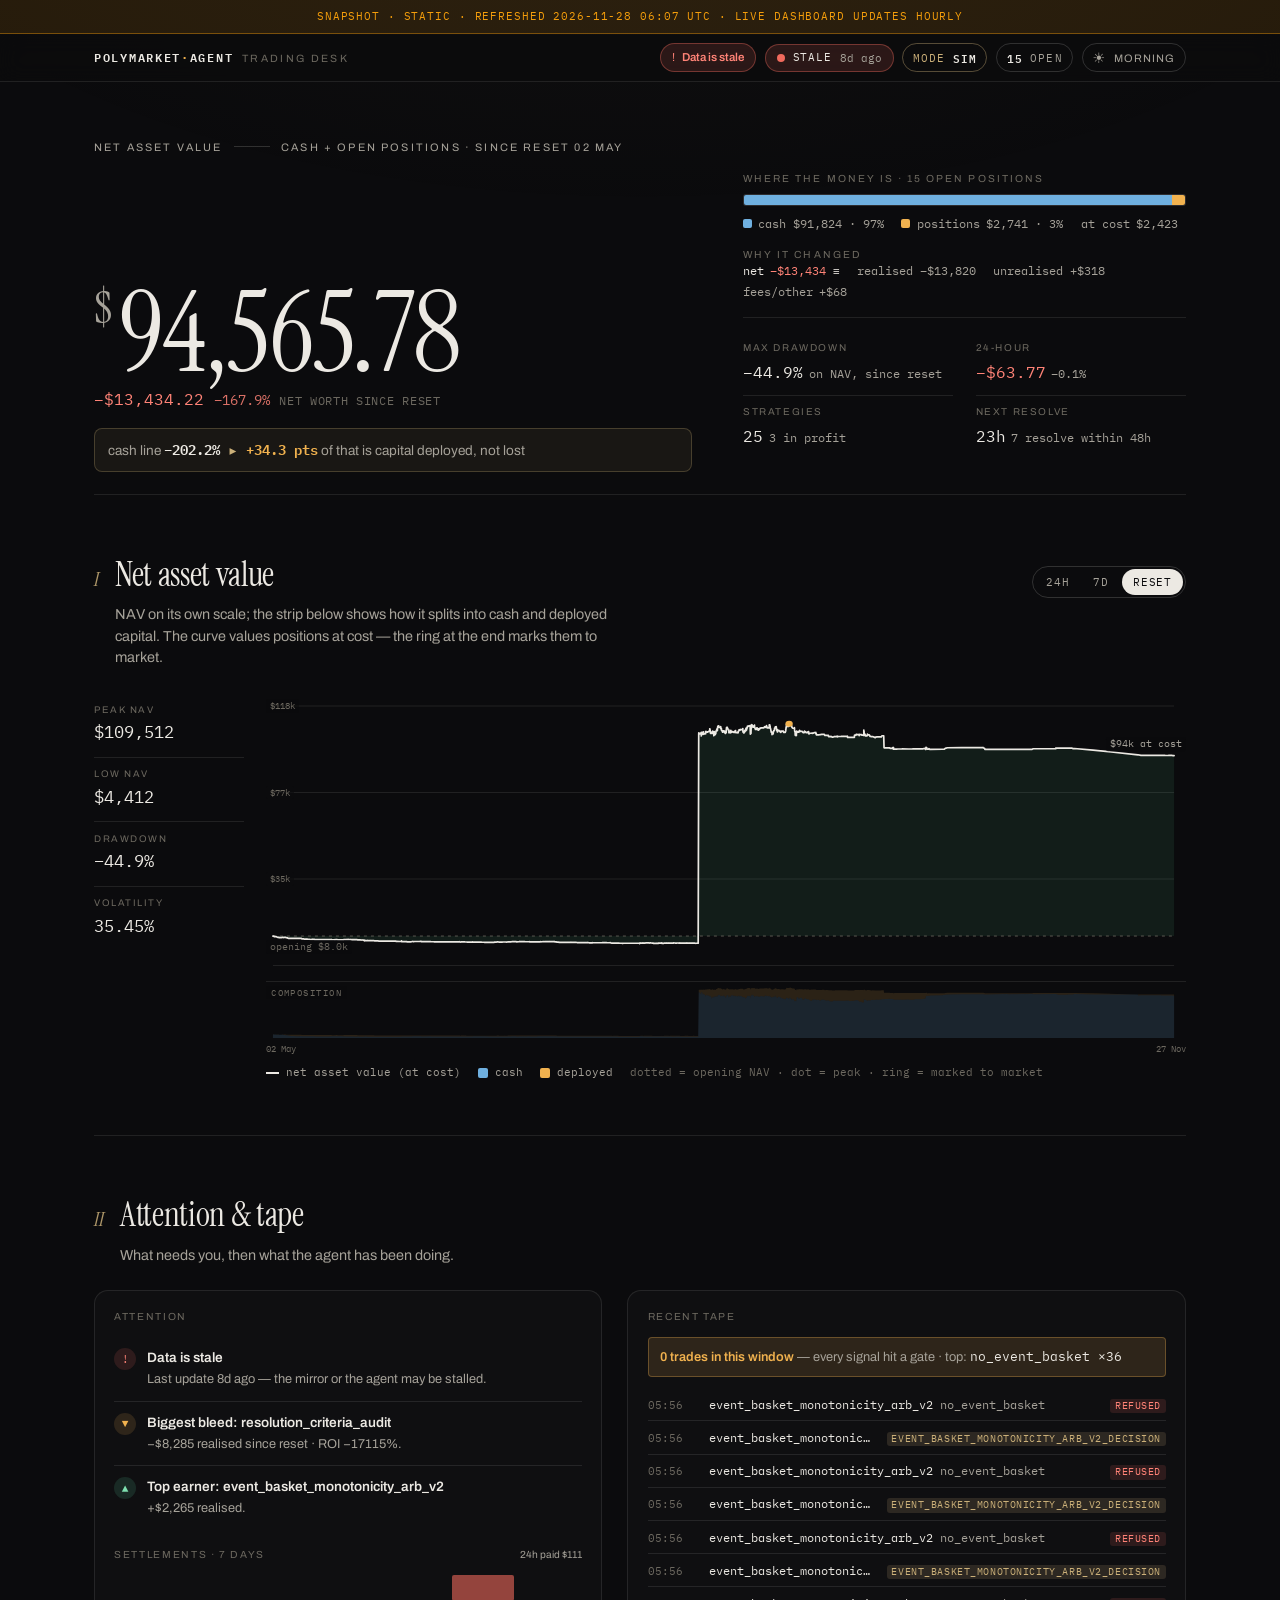
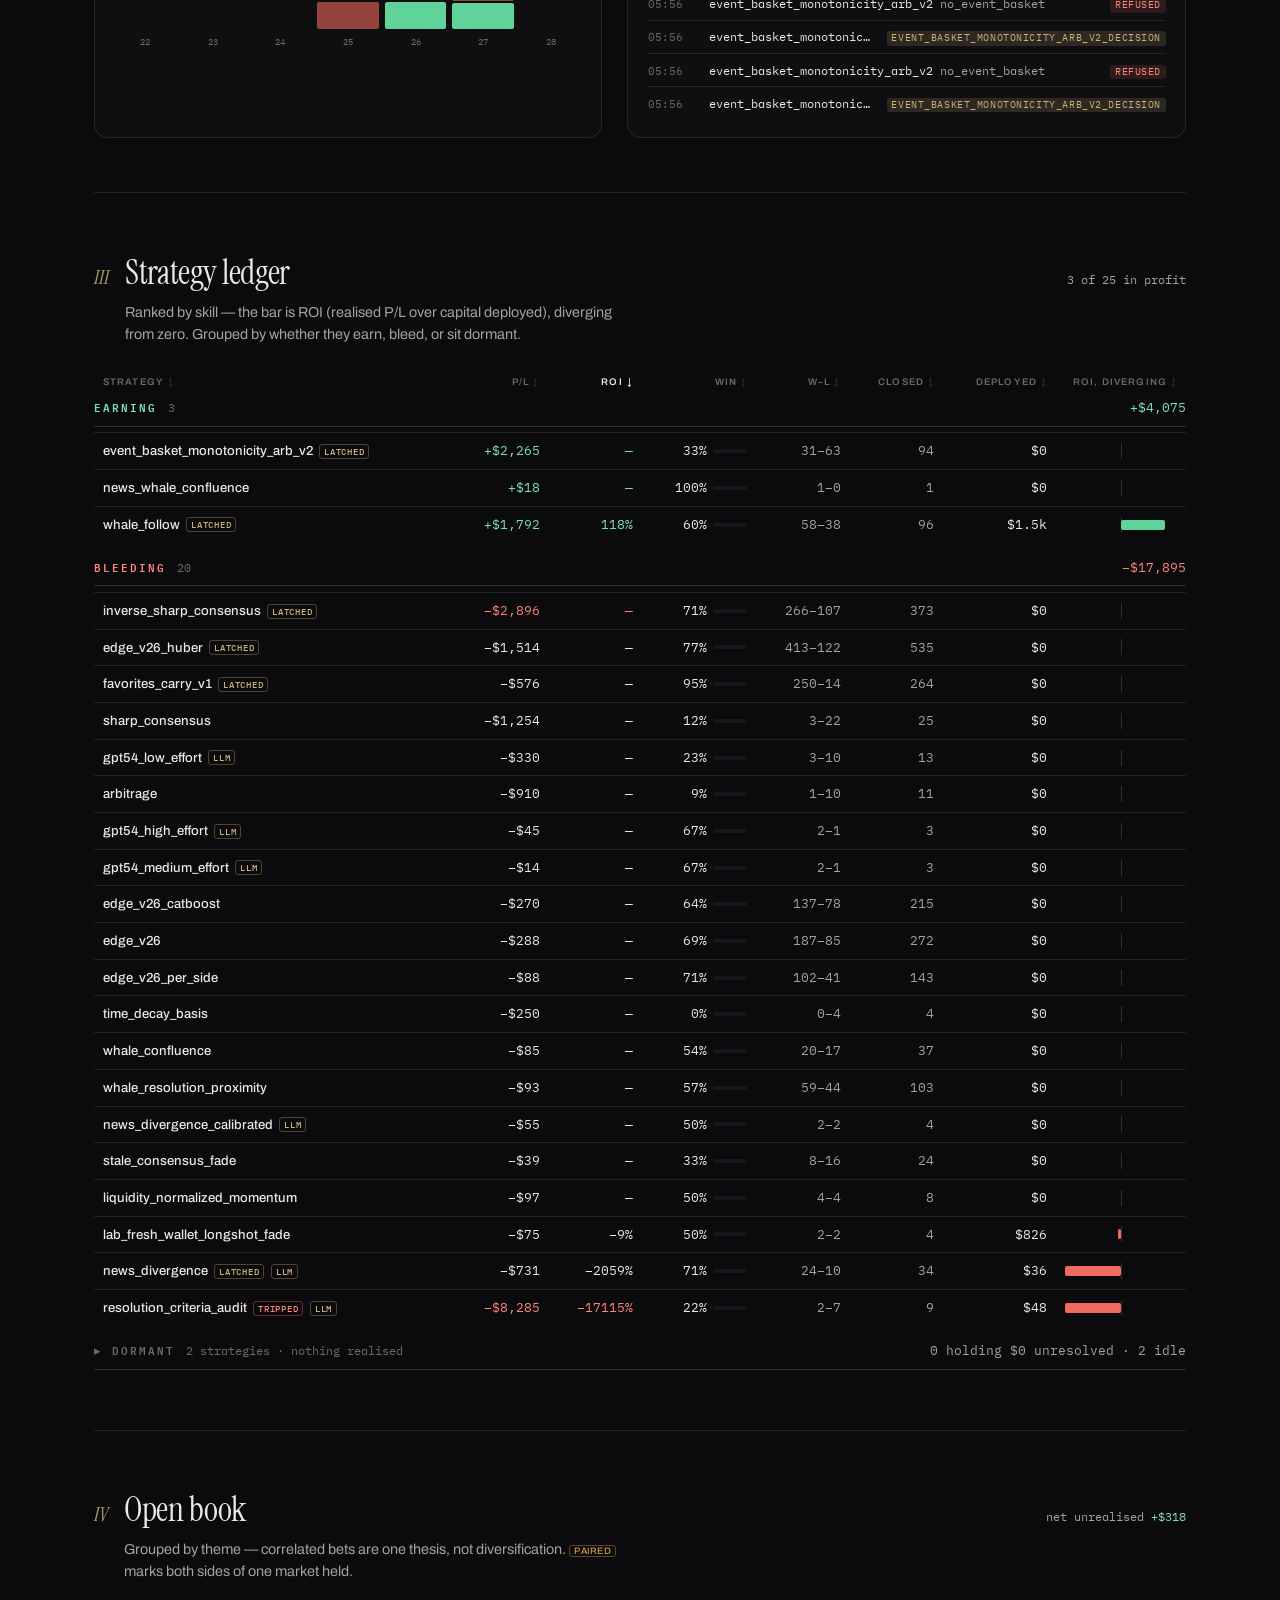
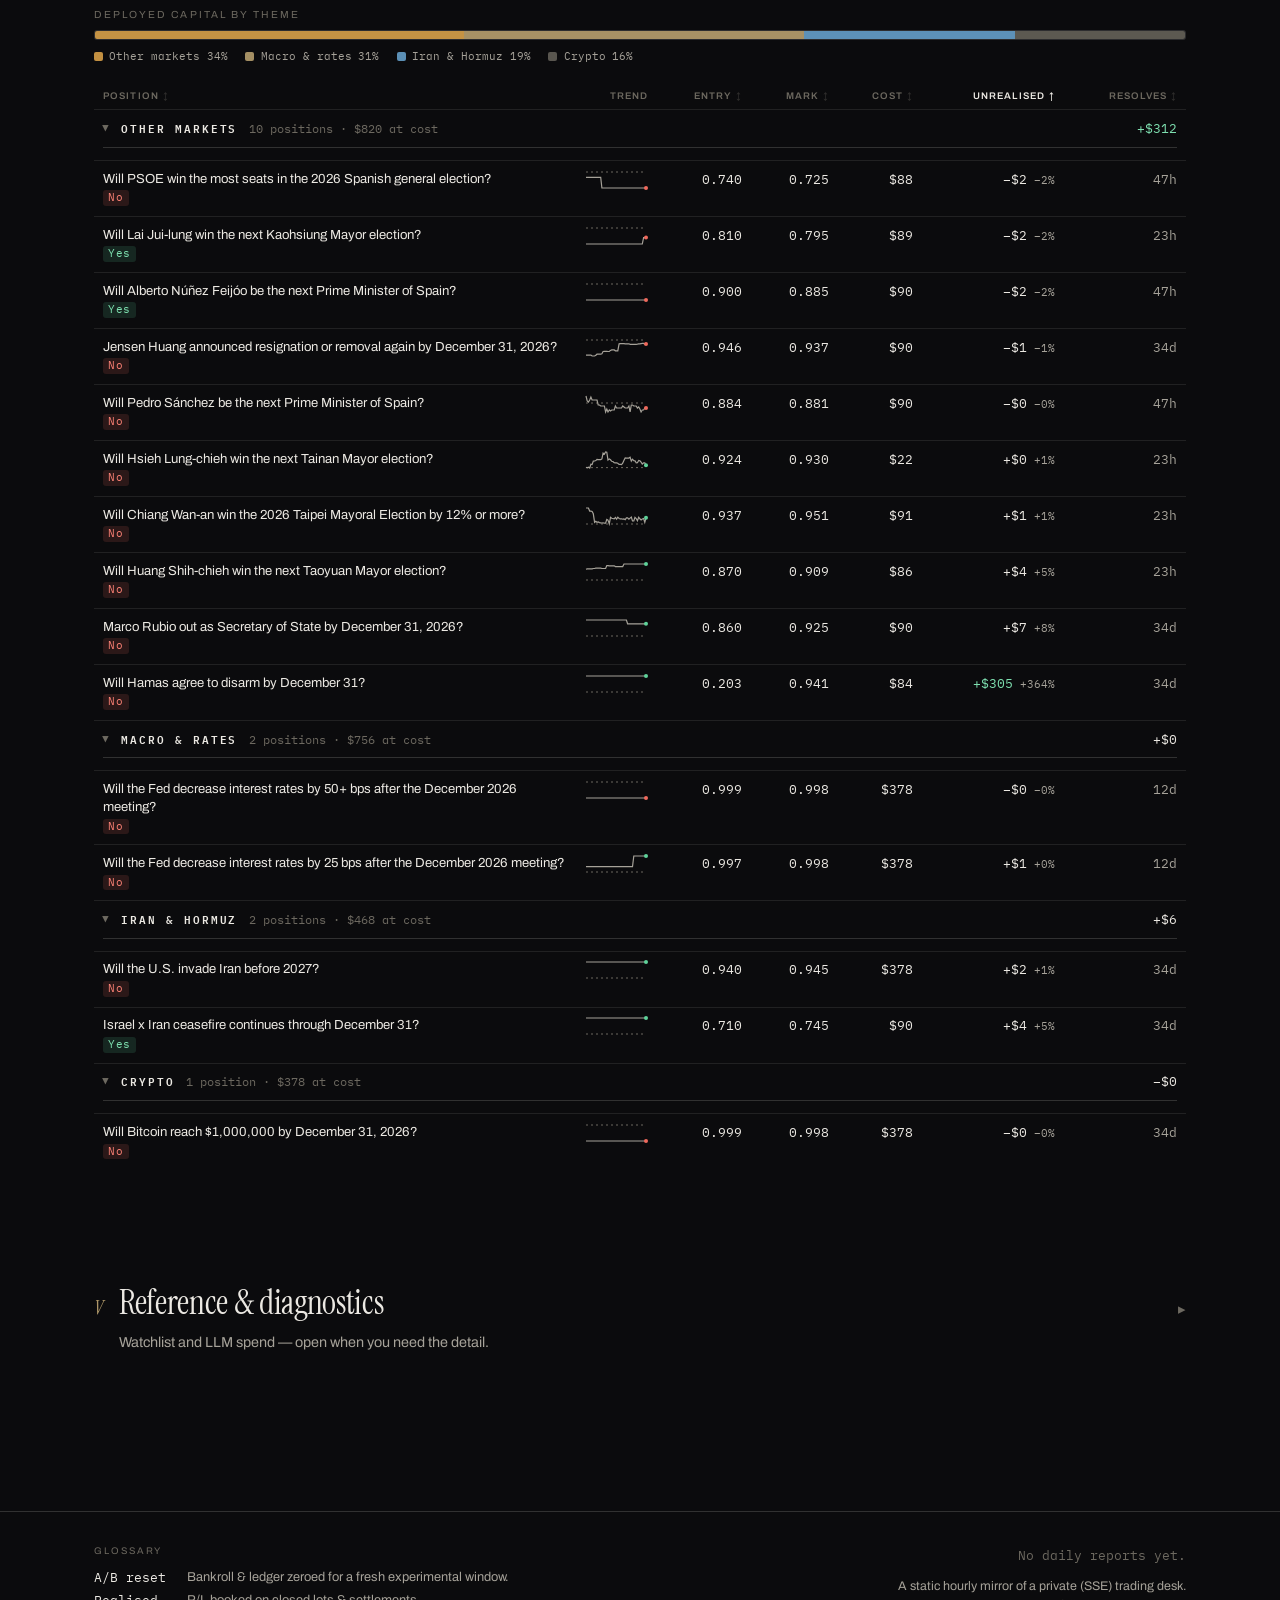
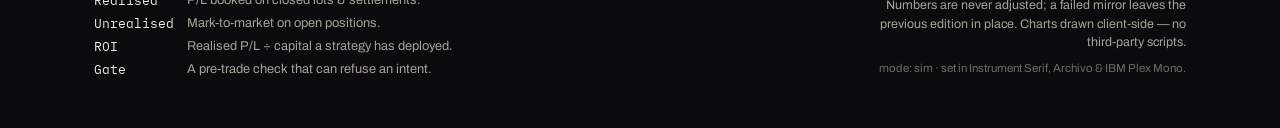
==== commit de93807c: "snapshot: 2026-11-28T06:07:47Z" ====
--- a/index.html
+++ b/index.html
@@ -51,7 +51,7 @@
 </head>
 
 <body>
-<div class="snapshot-banner">snapshot · static · refreshed 2026-11-28 05:02 UTC · live dashboard updates hourly</div>
+<div class="snapshot-banner">snapshot · static · refreshed 2026-11-28 06:07 UTC · live dashboard updates hourly</div>
   <a class="skip-link" href="#standings">Skip to standings</a>
 
   <!-- Renderer hydrates #app from #bootstrap-data. A quiet boot mark paints
@@ -93,7 +93,7 @@
   </footer>
 
   
-  <script id="bootstrap-data" type="application/json">{"bankroll": {"ab_reset_iso": "2026-05-02T16:12:14.034322+00:00", "as_of_iso": "2026-11-27T20:48:20.720196+00:00", "capital_flows_since_reset_usd": 100000.0, "capital_flows_window_usd": 0, "cash_now_usd": 91824.37477484971, "current_usd": 91824.37477484971, "delta_24h_pct": -0.38086715791029435, "delta_24h_usd": -351.06598149999627, "delta_since_reset_pct": -202.1953153143786, "delta_since_reset_usd": -16175.625225150288, "deployed_cost_usd": 2423.1168863000003, "fees_other_usd": 67.97506974172268, "is_empty": false, "nav_at_cost_usd": 94247.49166114972, "nav_delta_24h_pct": -0.06761463698296633, "nav_delta_24h_usd": -63.768215999996755, "nav_delta_since_reset_pct": -167.94570439437865, "nav_delta_since_reset_usd": -13435.656351550293, "nav_usd": 94564.3436484497, "other_adjustments_usd": -2671.9938038582727, "points_24h": [{"balance_usd": 92084.49671174971, "deployed_usd": 2226.7631654, "nav_usd": 94311.25987714971, "ts": "2026-11-27T05:50:50.114832+00:00"}, {"balance_usd": 91997.25877574971, "deployed_usd": 2314.0011014, "nav_usd": 94311.25987714971, "ts": "2026-11-27T10:17:31.484214+00:00"}, {"balance_usd": 91911.0547692497, "deployed_usd": 2312.9671719000003, "nav_usd": 94224.02194114971, "ts": "2026-11-27T14:18:01.809497+00:00"}, {"balance_usd": 91823.33288924971, "deployed_usd": 2400.6890519000003, "nav_usd": 94224.02194114971, "ts": "2026-11-27T16:23:20.342249+00:00"}, {"balance_usd": 91735.08714924971, "deployed_usd": 2488.9347919, "nav_usd": 94224.02194114971, "ts": "2026-11-27T19:38:22.340220+00:00"}, {"balance_usd": 91846.27874924972, "deployed_usd": 2401.2129119, "nav_usd": 94247.49166114972, "ts": "2026-11-27T20:17:56.836998+00:00"}, {"balance_usd": 91824.37477484971, "deployed_usd": 2423.1168863000003, "nav_usd": 94247.49166114972, "ts": "2026-11-27T20:48:20.720196+00:00"}], "points_7d": [{"balance_usd": 92635.40507434972, "deployed_usd": 1686.7693578000003, "nav_usd": 94322.17443214972, "ts": "2026-11-24T19:25:41.189028+00:00"}, {"balance_usd": 92545.30763634972, "deployed_usd": 1776.8667958000003, "nav_usd": 94322.17443214972, "ts": "2026-11-24T19:36:02.264809+00:00"}, {"balance_usd": 92455.32739794972, "deployed_usd": 1866.8470342000003, "nav_usd": 94322.17443214972, "ts": "2026-11-24T22:15:52.935973+00:00"}, {"balance_usd": 92423.27623594971, "deployed_usd": 1898.8981962000003, "nav_usd": 94322.17443214971, "ts": "2026-11-25T17:25:45.379078+00:00"}, {"balance_usd": 92333.62041034971, "deployed_usd": 1956.5028598000004, "nav_usd": 94290.12327014972, "ts": "2026-11-25T20:36:09.586610+00:00"}, {"balance_usd": 92243.51171734971, "deployed_usd": 2046.6115528000003, "nav_usd": 94290.1232701497, "ts": "2026-11-26T12:11:00.580088+00:00"}, {"balance_usd": 92354.75701734971, "deployed_usd": 1956.5028598000004, "nav_usd": 94311.25987714971, "ts": "2026-11-26T14:01:12.843524+00:00"}, {"balance_usd": 92265.7006763497, "deployed_usd": 2045.5592008000003, "nav_usd": 94311.2598771497, "ts": "2026-11-26T21:41:07.367204+00:00"}, {"balance_usd": 92175.44075634971, "deployed_usd": 2135.8191208000003, "nav_usd": 94311.25987714971, "ts": "2026-11-27T04:05:51.936163+00:00"}, {"balance_usd": 92084.49671174971, "deployed_usd": 2226.7631654, "nav_usd": 94311.25987714971, "ts": "2026-11-27T05:50:50.114832+00:00"}, {"balance_usd": 91997.25877574971, "deployed_usd": 2314.0011014, "nav_usd": 94311.25987714971, "ts": "2026-11-27T10:17:31.484214+00:00"}, {"balance_usd": 91911.0547692497, "deployed_usd": 2312.9671719000003, "nav_usd": 94224.02194114971, "ts": "2026-11-27T14:18:01.809497+00:00"}, {"balance_usd": 91823.33288924971, "deployed_usd": 2400.6890519000003, "nav_usd": 94224.02194114971, "ts": "2026-11-27T16:23:20.342249+00:00"}, {"balance_usd": 91735.08714924971, "deployed_usd": 2488.9347919, "nav_usd": 94224.02194114971, "ts": "2026-11-27T19:38:22.340220+00:00"}, {"balance_usd": 91846.27874924972, "deployed_usd": 2401.2129119, "nav_usd": 94247.49166114972, "ts": "2026-11-27T20:17:56.836998+00:00"}, {"balance_usd": 91824.37477484971, "deployed_usd": 2423.1168863000003, "nav_usd": 94247.49166114972, "ts": "2026-11-27T20:48:20.720196+00:00"}], "points_since_reset": [{"balance_usd": 8000.0, "deployed_usd": 0.0, "nav_usd": 8000.0, "ts": "2026-05-02T16:12:14.034322+00:00"}, {"balance_usd": 7911.68, "deployed_usd": 88.32000000000001, "nav_usd": 8000.0, "ts": "2026-05-02T16:12:15.247001+00:00"}, {"balance_usd": 7909.4400000000005, "deployed_usd": 90.56, "nav_usd": 8000.000000000001, "ts": "2026-05-02T16:12:15.271151+00:00"}, {"balance_usd": 7877.440032, "deployed_usd": 122.559968, "nav_usd": 8000.0, "ts": "2026-05-02T16:12:16.245087+00:00"}, {"balance_usd": 7830.8318420000005, "deployed_usd": 169.16815800000003, "nav_usd": 8000.000000000001, "ts": "2026-05-02T16:50:40.566832+00:00"}, {"balance_usd": 7799.508522, "deployed_usd": 200.49147800000003, "nav_usd": 8000.0, "ts": "2026-05-02T17:20:20.948994+00:00"}, {"balance_usd": 7768.310482, "deployed_usd": 231.68951800000002, "nav_usd": 8000.0, "ts": "2026-05-02T18:30:36.790223+00:00"}, {"balance_usd": 7810.088218, "deployed_usd": 199.68955000000003, "nav_usd": 8009.777768, "ts": "2026-05-02T18:45:17.440100+00:00"}, {"balance_usd": 7778.847827, "deployed_usd": 230.92994100000004, "nav_usd": 8009.777768, "ts": "2026-05-02T19:40:19.671425+00:00"}, {"balance_usd": 7747.732435, "deployed_usd": 262.045333, "nav_usd": 8009.777768, "ts": "2026-05-02T20:02:53.090559+00:00"}, {"balance_usd": 7716.6170409999995, "deployed_usd": 293.160727, "nav_usd": 8009.777768, "ts": "2026-05-02T20:02:53.114851+00:00"}, {"balance_usd": 7749.917237999999, "deployed_usd": 259.680336, "nav_usd": 8009.597573999999, "ts": "2026-05-02T20:30:37.237796+00:00"}, {"balance_usd": 7693.342838999999, "deployed_usd": 316.254735, "nav_usd": 8009.597573999999, "ts": "2026-05-02T20:40:38.297660+00:00"}, {"balance_usd": 7662.569448999999, "deployed_usd": 180.77661500000002, "nav_usd": 7843.3460639999985, "ts": "2026-05-02T23:30:37.941155+00:00"}, {"balance_usd": 7631.919129999998, "deployed_usd": 123.65449500000001, "nav_usd": 7755.573624999998, "ts": "2026-05-02T23:55:18.844862+00:00"}, {"balance_usd": 7662.5387679999985, "deployed_usd": 93.00417600000002, "nav_usd": 7755.542943999999, "ts": "2026-05-03T00:00:37.053996+00:00"}, {"balance_usd": 7655.306767999999, "deployed_usd": 100.23617600000001, "nav_usd": 7755.542943999999, "ts": "2026-05-03T00:20:36.036445+00:00"}, {"balance_usd": 7600.954066999999, "deployed_usd": 154.58887700000002, "nav_usd": 7755.542943999999, "ts": "2026-05-03T00:30:57.004492+00:00"}, {"balance_usd": 7555.348338999998, "deployed_usd": 192.962605, "nav_usd": 7748.310943999998, "ts": "2026-05-03T02:25:18.401003+00:00"}, {"balance_usd": 7525.142230499999, "deployed_usd": 146.78959550000002, "nav_usd": 7671.931825999999, "ts": "2026-05-03T06:00:37.132297+00:00"}, {"balance_usd": 7465.142230499999, "deployed_usd": 206.78959550000002, "nav_usd": 7671.931825999999, "ts": "2026-05-03T09:40:17.830467+00:00"}, {"balance_usd": 7452.700326799999, "deployed_usd": 219.23149920000003, "nav_usd": 7671.931825999999, "ts": "2026-05-03T10:25:18.888209+00:00"}, {"balance_usd": 7440.279159599999, "deployed_usd": 231.65266640000002, "nav_usd": 7671.931825999999, "ts": "2026-05-03T10:35:21.279427+00:00"}, {"balance_usd": 7350.995811599999, "deployed_usd": 320.93601440000003, "nav_usd": 7671.931825999999, "ts": "2026-05-03T11:05:17.829530+00:00"}, {"balance_usd": 7262.783852599999, "deployed_usd": 409.1479734, "nav_usd": 7671.931825999999, "ts": "2026-05-03T11:20:17.767136+00:00"}, {"balance_usd": 7204.681580599999, "deployed_usd": 293.1038265, "nav_usd": 7497.785407099998, "ts": "2026-05-03T15:30:35.443744+00:00"}, {"balance_usd": 7194.569740599999, "deployed_usd": 215.00370750000002, "nav_usd": 7409.573448099999, "ts": "2026-05-03T18:35:21.399754+00:00"}, {"balance_usd": 7193.368960599999, "deployed_usd": 216.20448750000003, "nav_usd": 7409.573448099999, "ts": "2026-05-03T18:35:21.435787+00:00"}, {"balance_usd": 7184.377252599999, "deployed_usd": 225.19619550000002, "nav_usd": 7409.573448099999, "ts": "2026-05-03T18:40:21.447719+00:00"}, {"balance_usd": 7183.1783577999995, "deployed_usd": 226.39509030000002, "nav_usd": 7409.5734481, "ts": "2026-05-03T18:40:21.473544+00:00"}, {"balance_usd": 7109.2942378, "deployed_usd": 242.17693830000002, "nav_usd": 7351.4711761, "ts": "2026-05-03T18:45:28.371717+00:00"}, {"balance_usd": 7116.6337378, "deployed_usd": 235.40985453580416, "nav_usd": 7352.043592335804, "ts": "2026-05-03T19:20:22.686392+00:00"}, {"balance_usd": 7103.2900498, "deployed_usd": 248.75354253580414, "nav_usd": 7352.043592335804, "ts": "2026-05-03T19:40:23.760647+00:00"}, {"balance_usd": 7098.2955448, "deployed_usd": 253.74804753580415, "nav_usd": 7352.0435923358045, "ts": "2026-05-03T19:50:29.152704+00:00"}, {"balance_usd": 7086.8466808, "deployed_usd": 265.19691153580413, "nav_usd": 7352.0435923358045, "ts": "2026-05-03T20:01:31.073926+00:00"}, {"balance_usd": 7074.6661608, "deployed_usd": 277.37743153580413, "nav_usd": 7352.0435923358045, "ts": "2026-05-03T20:10:17.501506+00:00"}, {"balance_usd": 7067.5914948, "deployed_usd": 284.4520975358041, "nav_usd": 7352.043592335804, "ts": "2026-05-03T20:20:17.722202+00:00"}, {"balance_usd": 6982.7803988, "deployed_usd": 369.26319353580413, "nav_usd": 7352.043592335804, "ts": "2026-05-03T20:40:18.024384+00:00"}, {"balance_usd": 6898.9870408, "deployed_usd": 450.6568767358042, "nav_usd": 7349.643917535804, "ts": "2026-05-03T22:15:17.660735+00:00"}, {"balance_usd": 6816.1991928, "deployed_usd": 533.4447247358041, "nav_usd": 7349.643917535804, "ts": "2026-05-03T22:25:17.681119+00:00"}, {"balance_usd": 7065.6435928, "deployed_usd": 313.3708015, "nav_usd": 7379.0143943, "ts": "2026-05-04T00:07:07.794915+00:00"}, {"balance_usd": 7037.3810168, "deployed_usd": 310.5179835, "nav_usd": 7347.8990003, "ts": "2026-05-04T01:05:18.733642+00:00"}, {"balance_usd": 7009.2314954, "deployed_usd": 223.75875489999999, "nav_usd": 7232.9902503, "ts": "2026-05-04T03:31:03.563904+00:00"}, {"balance_usd": 6997.2314954, "deployed_usd": 235.75875489999999, "nav_usd": 7232.9902503, "ts": "2026-05-04T10:35:17.643877+00:00"}, {"balance_usd": 6993.822995400001, "deployed_usd": 239.1672549, "nav_usd": 7232.990250300001, "ts": "2026-05-04T11:20:41.089412+00:00"}, {"balance_usd": 6909.897125400001, "deployed_usd": 323.09312489999996, "nav_usd": 7232.9902503, "ts": "2026-05-04T15:05:17.928095+00:00"}, {"balance_usd": 7149.685325400001, "deployed_usd": 223.75875489999999, "nav_usd": 7373.444080300001, "ts": "2026-05-04T21:46:57.459552+00:00"}, {"balance_usd": 7063.8890974000005, "deployed_usd": 309.5549829, "nav_usd": 7373.444080300001, "ts": "2026-05-04T22:05:19.844795+00:00"}, {"balance_usd": 7008.0201624, "deployed_usd": 365.4239179, "nav_usd": 7373.4440803, "ts": "2026-05-04T22:45:17.455881+00:00"}, {"balance_usd": 6923.9239224, "deployed_usd": 449.5201579, "nav_usd": 7373.444080300001, "ts": "2026-05-05T00:10:19.157448+00:00"}, {"balance_usd": 6840.8368224000005, "deployed_usd": 532.6072579, "nav_usd": 7373.444080300001, "ts": "2026-05-05T00:20:22.284588+00:00"}, {"balance_usd": 6792.1616474, "deployed_usd": 581.2824329, "nav_usd": 7373.4440803, "ts": "2026-05-05T01:32:24.713270+00:00"}, {"balance_usd": 6710.6557076, "deployed_usd": 522.8231977, "nav_usd": 7233.4789053, "ts": "2026-05-05T04:00:41.922297+00:00"}, {"balance_usd": 6887.2968076, "deployed_usd": 494.56062170000007, "nav_usd": 7381.8574293, "ts": "2026-05-05T05:03:42.818650+00:00"}, {"balance_usd": 6879.8510796, "deployed_usd": 502.00634970000004, "nav_usd": 7381.8574293, "ts": "2026-05-05T05:09:15.143384+00:00"}, {"balance_usd": 6878.9009196, "deployed_usd": 502.9565097, "nav_usd": 7381.8574293, "ts": "2026-05-05T05:09:15.165646+00:00"}, {"balance_usd": 6872.0136228, "deployed_usd": 509.8438065, "nav_usd": 7381.8574293, "ts": "2026-05-05T05:09:15.248920+00:00"}, {"balance_usd": 6865.6926628, "deployed_usd": 516.1647665, "nav_usd": 7381.8574293, "ts": "2026-05-05T05:09:15.261729+00:00"}, {"balance_usd": 6858.8053928, "deployed_usd": 523.0520365, "nav_usd": 7381.8574293, "ts": "2026-05-05T05:09:15.275018+00:00"}, {"balance_usd": 6831.2709079999995, "deployed_usd": 550.5865213, "nav_usd": 7381.857429299999, "ts": "2026-05-05T05:09:16.180678+00:00"}, {"balance_usd": 6824.0703809, "deployed_usd": 557.7870484, "nav_usd": 7381.8574293, "ts": "2026-05-05T05:15:44.467278+00:00"}, {"balance_usd": 6819.2639008999995, "deployed_usd": 562.5935284, "nav_usd": 7381.857429299999, "ts": "2026-05-05T05:15:44.490913+00:00"}, {"balance_usd": 6812.1356177, "deployed_usd": 569.7218116, "nav_usd": 7381.8574293, "ts": "2026-05-05T05:15:44.503155+00:00"}, {"balance_usd": 6805.3043473, "deployed_usd": 576.553082, "nav_usd": 7381.8574293, "ts": "2026-05-05T05:15:44.528704+00:00"}, {"balance_usd": 6798.583245299999, "deployed_usd": 583.2741840000001, "nav_usd": 7381.857429299999, "ts": "2026-05-05T05:15:44.542027+00:00"}, {"balance_usd": 6793.759545299999, "deployed_usd": 588.097884, "nav_usd": 7381.857429299999, "ts": "2026-05-05T05:25:17.849094+00:00"}, {"balance_usd": 6786.665370899999, "deployed_usd": 595.1920584000001, "nav_usd": 7381.857429299999, "ts": "2026-05-05T05:25:17.869255+00:00"}, {"balance_usd": 6781.425210899999, "deployed_usd": 600.4322184000001, "nav_usd": 7381.857429299999, "ts": "2026-05-05T05:25:17.882444+00:00"}, {"balance_usd": 6776.258410899999, "deployed_usd": 605.5990184000001, "nav_usd": 7381.857429299999, "ts": "2026-05-05T05:25:17.901505+00:00"}, {"balance_usd": 6769.459838899999, "deployed_usd": 612.3975904, "nav_usd": 7381.857429299999, "ts": "2026-05-05T05:25:17.921796+00:00"}, {"balance_usd": 6765.293038899999, "deployed_usd": 616.5643904, "nav_usd": 7381.857429299999, "ts": "2026-05-05T05:30:59.672116+00:00"}, {"balance_usd": 6758.5235797, "deployed_usd": 623.3338495999999, "nav_usd": 7381.857429299999, "ts": "2026-05-05T05:30:59.696373+00:00"}, {"balance_usd": 6753.283419699999, "deployed_usd": 628.5740095999998, "nav_usd": 7381.857429299999, "ts": "2026-05-05T05:30:59.710414+00:00"}, {"balance_usd": 6746.3403837, "deployed_usd": 635.5170455999998, "nav_usd": 7381.857429299999, "ts": "2026-05-05T05:30:59.724083+00:00"}, {"balance_usd": 6739.5709087, "deployed_usd": 642.2865205999999, "nav_usd": 7381.857429299999, "ts": "2026-05-05T05:30:59.759922+00:00"}, {"balance_usd": 6732.4766247, "deployed_usd": 649.3808045999999, "nav_usd": 7381.8574293, "ts": "2026-05-05T05:40:18.776572+00:00"}, {"balance_usd": 6725.4440294999995, "deployed_usd": 656.4133998, "nav_usd": 7381.857429299999, "ts": "2026-05-05T05:40:18.798223+00:00"}, {"balance_usd": 6722.4940295, "deployed_usd": 659.3633998, "nav_usd": 7381.8574293, "ts": "2026-05-05T05:40:18.811618+00:00"}, {"balance_usd": 6715.5816495, "deployed_usd": 666.2757798, "nav_usd": 7381.8574293, "ts": "2026-05-05T05:40:18.852918+00:00"}, {"balance_usd": 6708.8420645, "deployed_usd": 673.0153648, "nav_usd": 7381.8574293, "ts": "2026-05-05T05:40:18.867139+00:00"}, {"balance_usd": 6701.7801245, "deployed_usd": 680.0773048000001, "nav_usd": 7381.8574293, "ts": "2026-05-05T05:45:19.125862+00:00"}, {"balance_usd": 6694.7795933, "deployed_usd": 687.077836, "nav_usd": 7381.8574293, "ts": "2026-05-05T05:45:19.146889+00:00"}, {"balance_usd": 6691.0231133, "deployed_usd": 690.8343160000001, "nav_usd": 7381.8574293, "ts": "2026-05-05T05:45:19.160508+00:00"}, {"balance_usd": 6684.1422493, "deployed_usd": 697.7151800000001, "nav_usd": 7381.8574293, "ts": "2026-05-05T05:45:19.173557+00:00"}, {"balance_usd": 6677.4334083, "deployed_usd": 704.4240210000002, "nav_usd": 7381.8574293, "ts": "2026-05-05T05:45:19.196369+00:00"}, {"balance_usd": 6670.7559763, "deployed_usd": 711.1014530000001, "nav_usd": 7381.8574293, "ts": "2026-05-05T05:50:21.117377+00:00"}, {"balance_usd": 6663.7882195, "deployed_usd": 718.0692098000002, "nav_usd": 7381.8574293, "ts": "2026-05-05T05:50:21.140552+00:00"}, {"balance_usd": 6655.2029476, "deployed_usd": 726.6544817000001, "nav_usd": 7381.8574293, "ts": "2026-05-05T05:50:21.153746+00:00"}, {"balance_usd": 6648.3542996, "deployed_usd": 733.5031297, "nav_usd": 7381.8574293, "ts": "2026-05-05T05:50:21.167181+00:00"}, {"balance_usd": 6641.676873599999, "deployed_usd": 740.1805557, "nav_usd": 7381.857429299999, "ts": "2026-05-05T05:50:21.182481+00:00"}, {"balance_usd": 6635.035197599999, "deployed_usd": 746.8222317000001, "nav_usd": 7381.857429299999, "ts": "2026-05-05T06:00:51.461586+00:00"}, {"balance_usd": 6628.393521599999, "deployed_usd": 753.4639077, "nav_usd": 7381.857429299999, "ts": "2026-05-05T06:00:51.482622+00:00"}, {"balance_usd": 6621.751844699999, "deployed_usd": 760.1055846, "nav_usd": 7381.857429299999, "ts": "2026-05-05T06:00:51.496309+00:00"}, {"balance_usd": 6614.939868699999, "deployed_usd": 766.9175606000001, "nav_usd": 7381.857429299999, "ts": "2026-05-05T06:00:51.510199+00:00"}, {"balance_usd": 6608.187473699999, "deployed_usd": 773.6699556000001, "nav_usd": 7381.857429299999, "ts": "2026-05-05T06:00:51.527701+00:00"}, {"balance_usd": 6607.758203699999, "deployed_usd": 774.0992256000001, "nav_usd": 7381.857429299999, "ts": "2026-05-05T06:10:17.642530+00:00"}, {"balance_usd": 6600.8627037, "deployed_usd": 780.9947256, "nav_usd": 7381.8574293, "ts": "2026-05-05T06:10:17.666715+00:00"}, {"balance_usd": 6593.428493099999, "deployed_usd": 788.4289362000001, "nav_usd": 7381.857429299999, "ts": "2026-05-05T06:10:17.681897+00:00"}, {"balance_usd": 6586.6508650999995, "deployed_usd": 795.2065642, "nav_usd": 7381.857429299999, "ts": "2026-05-05T06:10:17.697585+00:00"}, {"balance_usd": 6580.042674099999, "deployed_usd": 801.8147552, "nav_usd": 7381.857429299999, "ts": "2026-05-05T06:10:17.714100+00:00"}, {"balance_usd": 6579.602934099999, "deployed_usd": 802.2544952000001, "nav_usd": 7381.857429299999, "ts": "2026-05-05T06:15:18.023853+00:00"}, {"balance_usd": 6572.736802899999, "deployed_usd": 809.1206264000001, "nav_usd": 7381.857429299999, "ts": "2026-05-05T06:15:18.046156+00:00"}, {"balance_usd": 6565.3342551999995, "deployed_usd": 816.5231741000001, "nav_usd": 7381.857429299999, "ts": "2026-05-05T06:15:18.057422+00:00"}, {"balance_usd": 6558.754214199999, "deployed_usd": 823.1032151000002, "nav_usd": 7381.857429299999, "ts": "2026-05-05T06:15:18.072283+00:00"}, {"balance_usd": 6552.064527199999, "deployed_usd": 829.7929021000001, "nav_usd": 7381.857429299999, "ts": "2026-05-05T06:15:18.087132+00:00"}, {"balance_usd": 6545.0210584, "deployed_usd": 836.8363709, "nav_usd": 7381.8574293, "ts": "2026-05-05T06:25:17.893780+00:00"}, {"balance_usd": 6538.1959909, "deployed_usd": 843.6614384, "nav_usd": 7381.8574293, "ts": "2026-05-05T06:25:17.915606+00:00"}, {"balance_usd": 6530.824917999999, "deployed_usd": 851.0325112999999, "nav_usd": 7381.857429299999, "ts": "2026-05-05T06:25:17.933208+00:00"}, {"balance_usd": 6524.4408533999995, "deployed_usd": 857.4165758999999, "nav_usd": 7381.857429299999, "ts": "2026-05-05T06:25:17.945844+00:00"}, {"balance_usd": 6517.779592399999, "deployed_usd": 864.0778369, "nav_usd": 7381.857429299999, "ts": "2026-05-05T06:25:17.960714+00:00"}, {"balance_usd": 6517.318912399999, "deployed_usd": 864.5385169000001, "nav_usd": 7381.857429299999, "ts": "2026-05-05T06:30:55.312623+00:00"}, {"balance_usd": 6510.318335599999, "deployed_usd": 871.5390937000002, "nav_usd": 7381.857429299999, "ts": "2026-05-05T06:30:55.337867+00:00"}, {"balance_usd": 6503.800556299999, "deployed_usd": 878.056873, "nav_usd": 7381.857429299998, "ts": "2026-05-05T06:30:55.354496+00:00"}, {"balance_usd": 6497.458933099999, "deployed_usd": 884.3984962, "nav_usd": 7381.857429299998, "ts": "2026-05-05T06:30:55.373997+00:00"}, {"balance_usd": 6490.941144099998, "deployed_usd": 890.9162852, "nav_usd": 7381.857429299998, "ts": "2026-05-05T06:30:55.392850+00:00"}, {"balance_usd": 6480.122908899998, "deployed_usd": 901.7345204, "nav_usd": 7381.857429299998, "ts": "2026-05-05T06:45:17.721289+00:00"}, {"balance_usd": 6469.304673699998, "deployed_usd": 912.5527556, "nav_usd": 7381.857429299997, "ts": "2026-05-05T06:45:17.745800+00:00"}, {"balance_usd": 6458.522499199998, "deployed_usd": 923.3349301, "nav_usd": 7381.857429299997, "ts": "2026-05-05T06:50:18.251103+00:00"}, {"balance_usd": 6447.7403246999975, "deployed_usd": 934.1171046, "nav_usd": 7381.857429299997, "ts": "2026-05-05T06:50:18.279439+00:00"}, {"balance_usd": 6436.994090799997, "deployed_usd": 944.8633384999999, "nav_usd": 7381.857429299997, "ts": "2026-05-05T06:55:18.442815+00:00"}, {"balance_usd": 6426.247856899997, "deployed_usd": 955.6095723999999, "nav_usd": 7381.8574292999965, "ts": "2026-05-05T06:55:18.455942+00:00"}, {"balance_usd": 6415.537443799997, "deployed_usd": 966.3199854999999, "nav_usd": 7381.857429299997, "ts": "2026-05-05T07:00:59.931394+00:00"}, {"balance_usd": 6404.8270306999975, "deployed_usd": 977.0303985999999, "nav_usd": 7381.857429299997, "ts": "2026-05-05T07:00:59.965711+00:00"}, {"balance_usd": 6394.152318999997, "deployed_usd": 987.7051102999999, "nav_usd": 7381.8574292999965, "ts": "2026-05-05T07:10:19.011861+00:00"}, {"balance_usd": 6383.477607299997, "deployed_usd": 998.3798219999999, "nav_usd": 7381.8574292999965, "ts": "2026-05-05T07:10:19.038172+00:00"}, {"balance_usd": 6372.838477999997, "deployed_usd": 1009.0189512999999, "nav_usd": 7381.8574292999965, "ts": "2026-05-05T07:20:19.036407+00:00"}, {"balance_usd": 6362.199348699997, "deployed_usd": 1019.6580806, "nav_usd": 7381.857429299997, "ts": "2026-05-05T07:20:19.073844+00:00"}, {"balance_usd": 6354.2465994999975, "deployed_usd": 1027.6108298, "nav_usd": 7381.857429299997, "ts": "2026-05-05T07:45:20.242684+00:00"}, {"balance_usd": 6346.293850299998, "deployed_usd": 1035.563579, "nav_usd": 7381.857429299997, "ts": "2026-05-05T07:45:20.267854+00:00"}, {"balance_usd": 6338.360982999998, "deployed_usd": 1043.4964463, "nav_usd": 7381.857429299997, "ts": "2026-05-05T07:55:22.411294+00:00"}, {"balance_usd": 6330.428115699998, "deployed_usd": 1051.4293136, "nav_usd": 7381.857429299997, "ts": "2026-05-05T07:55:22.427171+00:00"}, {"balance_usd": 6322.515080599997, "deployed_usd": 1059.3423487, "nav_usd": 7381.857429299997, "ts": "2026-05-05T08:06:43.916369+00:00"}, {"balance_usd": 6314.602045499997, "deployed_usd": 1067.2553838, "nav_usd": 7381.8574292999965, "ts": "2026-05-05T08:06:43.935353+00:00"}, {"balance_usd": 6253.350393499997, "deployed_usd": 1128.5070357999998, "nav_usd": 7381.8574292999965, "ts": "2026-05-05T11:31:10.001527+00:00"}, {"balance_usd": 6199.571577499997, "deployed_usd": 1182.2858517999998, "nav_usd": 7381.8574292999965, "ts": "2026-05-05T12:12:13.619341+00:00"}, {"balance_usd": 6194.487928499997, "deployed_usd": 1187.3695007999997, "nav_usd": 7381.8574292999965, "ts": "2026-05-05T14:01:17.660801+00:00"}, {"balance_usd": 6120.154066499997, "deployed_usd": 1261.7033627999997, "nav_usd": 7381.8574292999965, "ts": "2026-05-05T14:45:18.551357+00:00"}, {"balance_usd": 6114.033910399997, "deployed_usd": 1086.4007713, "nav_usd": 7200.434681699997, "ts": "2026-05-05T18:50:18.801857+00:00"}, {"balance_usd": 6107.913756799997, "deployed_usd": 1092.5209249, "nav_usd": 7200.434681699997, "ts": "2026-05-05T18:50:18.827102+00:00"}, {"balance_usd": 6101.689896799997, "deployed_usd": 1098.7447848999998, "nav_usd": 7200.434681699997, "ts": "2026-05-05T18:50:18.841830+00:00"}, {"balance_usd": 6098.480976799997, "deployed_usd": 1101.9537048999998, "nav_usd": 7200.434681699997, "ts": "2026-05-05T18:50:18.859170+00:00"}, {"balance_usd": 6092.360823799997, "deployed_usd": 1108.0738579, "nav_usd": 7200.434681699997, "ts": "2026-05-05T18:50:18.877752+00:00"}, {"balance_usd": 6086.417055799997, "deployed_usd": 1114.0176258999998, "nav_usd": 7200.434681699997, "ts": "2026-05-05T19:05:18.778291+00:00"}, {"balance_usd": 6079.770843799997, "deployed_usd": 1120.6638378999999, "nav_usd": 7200.434681699997, "ts": "2026-05-05T19:05:18.802445+00:00"}, {"balance_usd": 6073.575243799997, "deployed_usd": 1126.8594378999999, "nav_usd": 7200.434681699997, "ts": "2026-05-05T19:05:18.818926+00:00"}, {"balance_usd": 6067.298265799997, "deployed_usd": 1133.1364159, "nav_usd": 7200.434681699997, "ts": "2026-05-05T19:05:18.837146+00:00"}, {"balance_usd": 6061.205904199997, "deployed_usd": 1139.2287775, "nav_usd": 7200.434681699997, "ts": "2026-05-05T19:05:18.853538+00:00"}, {"balance_usd": 6055.144700199998, "deployed_usd": 1145.2899814999998, "nav_usd": 7200.434681699998, "ts": "2026-05-05T19:15:19.246153+00:00"}, {"balance_usd": 6048.532475799998, "deployed_usd": 1151.9022059, "nav_usd": 7200.434681699998, "ts": "2026-05-05T19:15:19.269978+00:00"}, {"balance_usd": 6042.368555799998, "deployed_usd": 1158.0661258999999, "nav_usd": 7200.434681699998, "ts": "2026-05-05T19:15:19.283713+00:00"}, {"balance_usd": 6036.307348599998, "deployed_usd": 1164.1273330999998, "nav_usd": 7200.434681699997, "ts": "2026-05-05T19:15:19.300742+00:00"}, {"balance_usd": 6030.246142799998, "deployed_usd": 1170.1885389, "nav_usd": 7200.434681699998, "ts": "2026-05-05T19:15:19.316462+00:00"}, {"balance_usd": 6024.215894799998, "deployed_usd": 1176.2187869, "nav_usd": 7200.434681699998, "ts": "2026-05-05T19:25:19.831403+00:00"}, {"balance_usd": 6018.185648799998, "deployed_usd": 1182.2490329, "nav_usd": 7200.434681699998, "ts": "2026-05-05T19:25:19.859474+00:00"}, {"balance_usd": 6012.1554087999975, "deployed_usd": 1188.2792728999998, "nav_usd": 7200.434681699997, "ts": "2026-05-05T19:25:19.884047+00:00"}, {"balance_usd": 6005.942428999998, "deployed_usd": 1194.4922526999999, "nav_usd": 7200.434681699998, "ts": "2026-05-05T19:25:19.904671+00:00"}, {"balance_usd": 5999.912183999998, "deployed_usd": 1200.5224976999998, "nav_usd": 7200.434681699998, "ts": "2026-05-05T19:25:19.924015+00:00"}, {"balance_usd": 5993.912271999998, "deployed_usd": 1206.5224096999998, "nav_usd": 7200.434681699998, "ts": "2026-05-05T19:30:37.638355+00:00"}, {"balance_usd": 5987.912359599998, "deployed_usd": 1212.5223220999997, "nav_usd": 7200.434681699998, "ts": "2026-05-05T19:30:37.661831+00:00"}, {"balance_usd": 5981.810779599999, "deployed_usd": 1218.6239020999997, "nav_usd": 7200.434681699999, "ts": "2026-05-05T19:30:37.676669+00:00"}, {"balance_usd": 5975.629052599998, "deployed_usd": 1224.8056290999998, "nav_usd": 7200.434681699999, "ts": "2026-05-05T19:30:37.690604+00:00"}, {"balance_usd": 5969.6291391999985, "deployed_usd": 1230.8055424999998, "nav_usd": 7200.434681699999, "ts": "2026-05-05T19:30:37.707256+00:00"}, {"balance_usd": 5963.659509999999, "deployed_usd": 1236.7751716999999, "nav_usd": 7200.434681699999, "ts": "2026-05-05T19:40:17.846187+00:00"}, {"balance_usd": 5957.689881999999, "deployed_usd": 1242.7447997, "nav_usd": 7200.434681699999, "ts": "2026-05-05T19:40:17.871551+00:00"}, {"balance_usd": 5951.7202419999985, "deployed_usd": 1248.7144397, "nav_usd": 7200.434681699999, "ts": "2026-05-05T19:40:17.886596+00:00"}, {"balance_usd": 5945.569713399998, "deployed_usd": 1254.8649682999999, "nav_usd": 7200.434681699999, "ts": "2026-05-05T19:40:17.900832+00:00"}, {"balance_usd": 5939.6000847999985, "deployed_usd": 1260.8345969, "nav_usd": 7200.434681699999, "ts": "2026-05-05T19:40:17.916934+00:00"}, {"balance_usd": 5933.6604843999985, "deployed_usd": 1266.7741973, "nav_usd": 7200.434681699999, "ts": "2026-05-05T19:45:19.441767+00:00"}, {"balance_usd": 5927.720884399999, "deployed_usd": 1272.7137973, "nav_usd": 7200.434681699999, "ts": "2026-05-05T19:45:19.466087+00:00"}, {"balance_usd": 5921.781304399999, "deployed_usd": 1278.6533772999999, "nav_usd": 7200.434681699999, "ts": "2026-05-05T19:45:19.483778+00:00"}, {"balance_usd": 5915.841704999999, "deployed_usd": 1284.5929766999998, "nav_usd": 7200.434681699999, "ts": "2026-05-05T19:45:19.500488+00:00"}, {"balance_usd": 5909.902103799999, "deployed_usd": 1290.5325778999998, "nav_usd": 7200.434681699999, "ts": "2026-05-05T19:45:19.516055+00:00"}, {"balance_usd": 5903.992202199999, "deployed_usd": 1296.4424794999998, "nav_usd": 7200.434681699999, "ts": "2026-05-05T19:50:21.314926+00:00"}, {"balance_usd": 5898.082298199999, "deployed_usd": 1302.3523834999999, "nav_usd": 7200.434681699999, "ts": "2026-05-05T19:50:21.338749+00:00"}, {"balance_usd": 5892.072218199999, "deployed_usd": 1308.3624634999999, "nav_usd": 7200.434681699999, "ts": "2026-05-05T19:50:21.353667+00:00"}, {"balance_usd": 5886.162316799999, "deployed_usd": 1314.2723648999997, "nav_usd": 7200.434681699999, "ts": "2026-05-05T19:50:21.368215+00:00"}, {"balance_usd": 5880.252412999998, "deployed_usd": 1320.1822686999997, "nav_usd": 7200.434681699998, "ts": "2026-05-05T19:50:21.384247+00:00"}, {"balance_usd": 5874.372160999998, "deployed_usd": 1326.0625206999998, "nav_usd": 7200.434681699999, "ts": "2026-05-05T20:01:03.695641+00:00"}, {"balance_usd": 5869.664470999998, "deployed_usd": 1330.7702106999998, "nav_usd": 7200.434681699998, "ts": "2026-05-05T20:01:03.719384+00:00"}, {"balance_usd": 5863.784217399998, "deployed_usd": 1336.6504642999998, "nav_usd": 7200.434681699998, "ts": "2026-05-05T20:01:03.735117+00:00"}, {"balance_usd": 5857.804317399998, "deployed_usd": 1342.6303642999999, "nav_usd": 7200.434681699998, "ts": "2026-05-05T20:01:03.754176+00:00"}, {"balance_usd": 5851.924064999997, "deployed_usd": 1348.5106167, "nav_usd": 7200.434681699997, "ts": "2026-05-05T20:01:03.771204+00:00"}, {"balance_usd": 5845.540147799998, "deployed_usd": 1354.8945338999997, "nav_usd": 7200.434681699997, "ts": "2026-05-05T20:25:18.071899+00:00"}, {"balance_usd": 5842.909987799998, "deployed_usd": 1357.5246938999999, "nav_usd": 7200.434681699998, "ts": "2026-05-05T20:25:18.100705+00:00"}, {"balance_usd": 5801.425328799998, "deployed_usd": 1324.6754908999999, "nav_usd": 7126.100819699998, "ts": "2026-05-05T23:51:09.614201+00:00"}, {"balance_usd": 5759.074926799998, "deployed_usd": 1367.0258929, "nav_usd": 7126.100819699998, "ts": "2026-05-06T00:20:41.450302+00:00"}, {"balance_usd": 5716.4577697999985, "deployed_usd": 1409.6430498999998, "nav_usd": 7126.100819699998, "ts": "2026-05-06T00:31:01.186671+00:00"}, {"balance_usd": 5659.293201799998, "deployed_usd": 1466.8076178999997, "nav_usd": 7126.100819699998, "ts": "2026-05-06T00:40:30.411648+00:00"}, {"balance_usd": 5610.623280299998, "deployed_usd": 1515.4775393999998, "nav_usd": 7126.100819699998, "ts": "2026-05-06T01:15:43.375883+00:00"}, {"balance_usd": 5584.995280299999, "deployed_usd": 1541.1055393999998, "nav_usd": 7126.100819699998, "ts": "2026-05-06T01:25:40.351996+00:00"}, {"balance_usd": 5545.341788299998, "deployed_usd": 1580.7590313999997, "nav_usd": 7126.100819699998, "ts": "2026-05-06T02:05:42.640620+00:00"}, {"balance_usd": 5525.378558299998, "deployed_usd": 1552.0523398999997, "nav_usd": 7077.4308981999975, "ts": "2026-05-06T02:25:39.126820+00:00"}, {"balance_usd": 5485.595862299998, "deployed_usd": 1591.8350358999996, "nav_usd": 7077.4308981999975, "ts": "2026-05-06T03:12:02.412246+00:00"}, {"balance_usd": 5422.268711299997, "deployed_usd": 1566.9537998999997, "nav_usd": 6989.222511199997, "ts": "2026-05-06T04:00:43.780737+00:00"}, {"balance_usd": 5373.468295299997, "deployed_usd": 1615.7542158999997, "nav_usd": 6989.222511199997, "ts": "2026-05-06T04:41:41.990301+00:00"}, {"balance_usd": 5333.7046452999975, "deployed_usd": 1592.1907148999996, "nav_usd": 6925.895360199997, "ts": "2026-05-06T06:01:27.867535+00:00"}, {"balance_usd": 5312.369796699997, "deployed_usd": 1613.5255634999996, "nav_usd": 6925.8953601999965, "ts": "2026-05-06T06:25:20.544045+00:00"}, {"balance_usd": 5343.0358966999975, "deployed_usd": 1583.3194549999998, "nav_usd": 6926.355351699997, "ts": "2026-05-06T06:32:28.962200+00:00"}, {"balance_usd": 5321.663782299997, "deployed_usd": 1604.6915694, "nav_usd": 6926.355351699997, "ts": "2026-05-06T06:35:20.162798+00:00"}, {"balance_usd": 5284.412136299998, "deployed_usd": 1641.9432153999999, "nav_usd": 6926.355351699997, "ts": "2026-05-06T06:40:41.498216+00:00"}, {"balance_usd": 5243.193711299998, "deployed_usd": 1683.1616404, "nav_usd": 6926.355351699997, "ts": "2026-05-06T08:25:39.885702+00:00"}, {"balance_usd": 5180.2753982999975, "deployed_usd": 1746.0799533999998, "nav_usd": 6926.355351699997, "ts": "2026-05-06T09:00:40.043964+00:00"}, {"balance_usd": 5117.357074299997, "deployed_usd": 1808.9982773999998, "nav_usd": 6926.355351699997, "ts": "2026-05-06T09:00:40.068681+00:00"}, {"balance_usd": 5054.438739299997, "deployed_usd": 1871.9166123999998, "nav_usd": 6926.355351699996, "ts": "2026-05-06T09:02:01.364620+00:00"}, {"balance_usd": 5017.035891299997, "deployed_usd": 1909.3194603999998, "nav_usd": 6926.355351699997, "ts": "2026-05-06T09:10:47.461306+00:00"}, {"balance_usd": 4956.831465299997, "deployed_usd": 1969.5238863999998, "nav_usd": 6926.355351699996, "ts": "2026-05-06T09:17:16.957220+00:00"}, {"balance_usd": 4897.349494299997, "deployed_usd": 2029.0058573999997, "nav_usd": 6926.355351699996, "ts": "2026-05-06T09:21:37.752117+00:00"}, {"balance_usd": 4849.355470299997, "deployed_usd": 2076.9998814, "nav_usd": 6926.355351699997, "ts": "2026-05-06T09:25:45.660849+00:00"}, {"balance_usd": 4813.470206299998, "deployed_usd": 2112.8851454, "nav_usd": 6926.355351699998, "ts": "2026-05-06T09:50:59.988061+00:00"}, {"balance_usd": 4776.019346299998, "deployed_usd": 2150.3360054, "nav_usd": 6926.355351699998, "ts": "2026-05-06T11:01:06.067640+00:00"}, {"balance_usd": 4741.631992299997, "deployed_usd": 2184.7233594, "nav_usd": 6926.355351699997, "ts": "2026-05-06T12:55:43.816233+00:00"}, {"balance_usd": 4701.802246299997, "deployed_usd": 2224.5531053999994, "nav_usd": 6926.355351699996, "ts": "2026-05-06T15:36:29.913143+00:00"}, {"balance_usd": 4668.419453299997, "deployed_usd": 2257.9358983999996, "nav_usd": 6926.355351699996, "ts": "2026-05-06T16:21:16.656633+00:00"}, {"balance_usd": 4632.005801299997, "deployed_usd": 2294.3495503999998, "nav_usd": 6926.355351699996, "ts": "2026-05-06T17:11:23.691151+00:00"}, {"balance_usd": 4596.852525299997, "deployed_usd": 2329.5028264, "nav_usd": 6926.355351699996, "ts": "2026-05-06T18:02:25.610328+00:00"}, {"balance_usd": 4563.295521299997, "deployed_usd": 2363.0598304, "nav_usd": 6926.355351699996, "ts": "2026-05-06T22:06:00.437852+00:00"}, {"balance_usd": 4530.4397612999965, "deployed_usd": 2395.9155904, "nav_usd": 6926.355351699996, "ts": "2026-05-07T00:07:47.098608+00:00"}, {"balance_usd": 4491.477985299996, "deployed_usd": 2434.8773664, "nav_usd": 6926.355351699996, "ts": "2026-05-07T00:55:57.049738+00:00"}, {"balance_usd": 4458.241057299996, "deployed_usd": 2468.1142944, "nav_usd": 6926.355351699996, "ts": "2026-05-07T02:50:53.721976+00:00"}, {"balance_usd": 4425.250099299996, "deployed_usd": 2501.1052523999997, "nav_usd": 6926.3553516999955, "ts": "2026-05-07T03:51:17.833468+00:00"}, {"balance_usd": 4392.945779299996, "deployed_usd": 2533.4095724, "nav_usd": 6926.3553516999955, "ts": "2026-05-07T04:18:03.510457+00:00"}, {"balance_usd": 4358.680817299995, "deployed_usd": 2567.6745344, "nav_usd": 6926.3553516999955, "ts": "2026-05-07T04:33:27.484941+00:00"}, {"balance_usd": 4326.426581299996, "deployed_usd": 2599.9287704000003, "nav_usd": 6926.355351699996, "ts": "2026-05-07T07:06:26.979839+00:00"}, {"balance_usd": 4295.708928299996, "deployed_usd": 2630.6464234000005, "nav_usd": 6926.355351699996, "ts": "2026-05-07T08:12:13.739855+00:00"}, {"balance_usd": 4264.779816299996, "deployed_usd": 2661.5755354000003, "nav_usd": 6926.355351699996, "ts": "2026-05-07T09:32:07.570629+00:00"}, {"balance_usd": 4213.602456299996, "deployed_usd": 2712.7528954000004, "nav_usd": 6926.355351699996, "ts": "2026-05-07T12:36:39.331601+00:00"}, {"balance_usd": 4163.039238299996, "deployed_usd": 2763.3161134, "nav_usd": 6926.355351699996, "ts": "2026-05-07T13:32:05.160687+00:00"}, {"balance_usd": 4146.3870684999965, "deployed_usd": 2779.9682832, "nav_usd": 6926.355351699996, "ts": "2026-05-07T14:15:20.099967+00:00"}, {"balance_usd": 4115.703816499997, "deployed_usd": 2810.6515352, "nav_usd": 6926.355351699996, "ts": "2026-05-07T15:46:50.017748+00:00"}, {"balance_usd": 4084.1745714999965, "deployed_usd": 2842.1807802000003, "nav_usd": 6926.355351699996, "ts": "2026-05-07T15:56:49.141716+00:00"}, {"balance_usd": 4035.2634571999965, "deployed_usd": 2891.0918945000003, "nav_usd": 6926.355351699996, "ts": "2026-05-07T20:56:37.857237+00:00"}, {"balance_usd": 3986.8403111999964, "deployed_usd": 2939.5150405000004, "nav_usd": 6926.355351699996, "ts": "2026-05-08T15:02:21.975433+00:00"}, {"balance_usd": 3970.8929861999964, "deployed_usd": 2955.4623655000005, "nav_usd": 6926.355351699996, "ts": "2026-05-08T19:10:19.828590+00:00"}, {"balance_usd": 4087.4840861999965, "deployed_usd": 2849.3866832000003, "nav_usd": 6936.870769399997, "ts": "2026-05-09T07:06:47.601665+00:00"}, {"balance_usd": 4038.4342691999964, "deployed_usd": 2581.3071452, "nav_usd": 6619.741414399996, "ts": "2026-05-09T08:50:09.670988+00:00"}, {"balance_usd": 3989.384449199996, "deployed_usd": 2630.3569652, "nav_usd": 6619.741414399996, "ts": "2026-05-09T08:51:48.825698+00:00"}, {"balance_usd": 3960.660847199996, "deployed_usd": 2659.0805672, "nav_usd": 6619.741414399996, "ts": "2026-05-09T09:56:44.122449+00:00"}, {"balance_usd": 3944.818204199996, "deployed_usd": 2674.9232102, "nav_usd": 6619.741414399996, "ts": "2026-05-09T12:15:07.733198+00:00"}, {"balance_usd": 3897.480379199996, "deployed_usd": 2722.2610352, "nav_usd": 6619.741414399996, "ts": "2026-05-09T12:35:06.401617+00:00"}, {"balance_usd": 3979.230079199996, "deployed_usd": 2673.2112152, "nav_usd": 6652.441294399996, "ts": "2026-05-09T15:06:17.832417+00:00"}, {"balance_usd": 3975.129679199996, "deployed_usd": 2628.2617981999997, "nav_usd": 6603.391477399996, "ts": "2026-05-09T15:55:09.532963+00:00"}, {"balance_usd": 3927.428131199996, "deployed_usd": 2675.9633461999997, "nav_usd": 6603.391477399996, "ts": "2026-05-09T16:00:33.747506+00:00"}, {"balance_usd": 3897.579706199996, "deployed_usd": 2705.8117711999994, "nav_usd": 6603.391477399995, "ts": "2026-05-09T17:47:20.200433+00:00"}, {"balance_usd": 3970.647406199996, "deployed_usd": 2640.9951127999993, "nav_usd": 6611.642518999995, "ts": "2026-05-09T19:42:02.153227+00:00"}, {"balance_usd": 3954.764812199996, "deployed_usd": 2656.8777067999995, "nav_usd": 6611.642518999995, "ts": "2026-05-09T19:45:07.533898+00:00"}, {"balance_usd": 3907.307640199996, "deployed_usd": 2656.6333307999994, "nav_usd": 6563.940970999995, "ts": "2026-05-09T21:05:05.923767+00:00"}, {"balance_usd": 3879.1750081999962, "deployed_usd": 2684.7659627999997, "nav_usd": 6563.940970999996, "ts": "2026-05-10T00:11:28.917201+00:00"}, {"balance_usd": 3863.6583021999963, "deployed_usd": 2700.2826687999996, "nav_usd": 6563.940970999996, "ts": "2026-05-10T00:20:06.340034+00:00"}, {"balance_usd": 3869.7783021999962, "deployed_usd": 2696.1822687999997, "nav_usd": 6565.960570999996, "ts": "2026-05-10T00:21:24.195672+00:00"}, {"balance_usd": 3823.341002199996, "deployed_usd": 2742.6195688, "nav_usd": 6565.960570999996, "ts": "2026-05-10T00:26:56.863405+00:00"}, {"balance_usd": 3906.933602199996, "deployed_usd": 2679.2798027999997, "nav_usd": 6586.213404999996, "ts": "2026-05-10T06:56:44.632122+00:00"}, {"balance_usd": 3891.3058541999962, "deployed_usd": 2694.9075507999996, "nav_usd": 6586.213404999996, "ts": "2026-05-10T07:00:21.444406+00:00"}, {"balance_usd": 3844.6101791999963, "deployed_usd": 2695.1659257999995, "nav_usd": 6539.776104999995, "ts": "2026-05-10T08:40:05.602373+00:00"}, {"balance_usd": 3797.9145011999963, "deployed_usd": 2741.8616037999996, "nav_usd": 6539.776104999995, "ts": "2026-05-10T08:41:17.200893+00:00"}, {"balance_usd": 3825.0922211999964, "deployed_usd": 2718.2288037999997, "nav_usd": 6543.321024999996, "ts": "2026-05-10T09:30:11.994429+00:00"}, {"balance_usd": 3851.9095211999966, "deployed_usd": 2695.1659257999995, "nav_usd": 6547.075446999996, "ts": "2026-05-10T12:16:28.790981+00:00"}, {"balance_usd": 3813.3904261999965, "deployed_usd": 2686.9893457999997, "nav_usd": 6500.379771999997, "ts": "2026-05-10T12:35:17.114109+00:00"}, {"balance_usd": 3768.2090041999963, "deployed_usd": 2732.1707678, "nav_usd": 6500.379771999997, "ts": "2026-05-10T16:16:22.506131+00:00"}, {"balance_usd": 3741.077897199996, "deployed_usd": 2720.7827798, "nav_usd": 6461.860676999996, "ts": "2026-05-10T19:56:02.480869+00:00"}, {"balance_usd": 3726.113599599996, "deployed_usd": 2735.7470774, "nav_usd": 6461.860676999996, "ts": "2026-05-10T21:05:07.146195+00:00"}, {"balance_usd": 3784.038499599996, "deployed_usd": 2690.5656553999997, "nav_usd": 6474.604154999995, "ts": "2026-05-10T22:20:32.234143+00:00"}, {"balance_usd": 3738.6300095999964, "deployed_usd": 2735.9741453999995, "nav_usd": 6474.604154999995, "ts": "2026-05-10T22:26:14.186087+00:00"}, {"balance_usd": 3712.4596235999966, "deployed_usd": 2762.1445314, "nav_usd": 6474.604154999996, "ts": "2026-05-11T00:56:18.819923+00:00"}, {"balance_usd": 3675.3350465999965, "deployed_usd": 2799.2691084, "nav_usd": 6474.604154999996, "ts": "2026-05-11T02:30:22.849554+00:00"}, {"balance_usd": 3660.6337025999965, "deployed_usd": 2685.5824043, "nav_usd": 6346.216106899996, "ts": "2026-05-11T09:55:07.344269+00:00"}, {"balance_usd": 3627.5987335999966, "deployed_usd": 2718.6173732999996, "nav_usd": 6346.216106899996, "ts": "2026-05-11T12:10:20.667748+00:00"}, {"balance_usd": 3591.3227665999966, "deployed_usd": 2754.8933402999996, "nav_usd": 6346.216106899996, "ts": "2026-05-11T16:35:19.209205+00:00"}, {"balance_usd": 3680.6064665999966, "deployed_usd": 2721.8583713, "nav_usd": 6402.464837899996, "ts": "2026-05-11T16:46:35.932754+00:00"}, {"balance_usd": 3643.8004245999964, "deployed_usd": 2758.6644133, "nav_usd": 6402.464837899996, "ts": "2026-05-11T17:45:18.619042+00:00"}, {"balance_usd": 3610.7404245999965, "deployed_usd": 2791.7244133, "nav_usd": 6402.464837899996, "ts": "2026-05-11T18:35:23.999330+00:00"}, {"balance_usd": 3574.6330245999966, "deployed_usd": 2827.8318133, "nav_usd": 6402.464837899996, "ts": "2026-05-11T20:30:27.098358+00:00"}, {"balance_usd": 3632.2139245999965, "deployed_usd": 2791.5558462999998, "nav_usd": 6423.769770899997, "ts": "2026-05-11T20:51:02.459387+00:00"}, {"balance_usd": 3617.6850202999967, "deployed_usd": 2806.0847505999996, "nav_usd": 6423.769770899997, "ts": "2026-05-11T22:35:52.841501+00:00"}, {"balance_usd": 3581.5082112999967, "deployed_usd": 2842.2615595999996, "nav_usd": 6423.769770899997, "ts": "2026-05-12T05:40:26.957135+00:00"}, {"balance_usd": 3545.6931632999967, "deployed_usd": 2878.0766075999995, "nav_usd": 6423.769770899997, "ts": "2026-05-12T05:55:23.499046+00:00"}, {"balance_usd": 3510.2362577999966, "deployed_usd": 2776.4212012000003, "nav_usd": 6286.657458999996, "ts": "2026-05-12T09:25:20.777871+00:00"}, {"balance_usd": 3496.1952665999966, "deployed_usd": 2790.4621924000003, "nav_usd": 6286.657458999996, "ts": "2026-05-12T10:40:09.420496+00:00"}, {"balance_usd": 3461.2333473999965, "deployed_usd": 2825.4241116000003, "nav_usd": 6286.657458999996, "ts": "2026-05-12T21:35:18.444330+00:00"}, {"balance_usd": 3447.3884045999966, "deployed_usd": 2839.2690544000006, "nav_usd": 6286.657458999997, "ts": "2026-05-13T04:00:10.962145+00:00"}, {"balance_usd": 3412.9510013999966, "deployed_usd": 2873.7064576000002, "nav_usd": 6286.657458999996, "ts": "2026-05-13T09:55:19.307761+00:00"}, {"balance_usd": 3399.2991764999965, "deployed_usd": 2887.3582825000003, "nav_usd": 6286.657458999996, "ts": "2026-05-13T14:20:11.920315+00:00"}, {"balance_usd": 3385.7019627999966, "deployed_usd": 2900.9554962, "nav_usd": 6286.657458999996, "ts": "2026-05-13T17:00:12.901500+00:00"}, {"balance_usd": 3372.159130899997, "deployed_usd": 2914.4983281, "nav_usd": 6286.657458999996, "ts": "2026-05-14T06:05:34.815701+00:00"}, {"balance_usd": 3358.670502099997, "deployed_usd": 2927.9869568999998, "nav_usd": 6286.657458999996, "ts": "2026-05-14T17:29:55.329724+00:00"}, {"balance_usd": 3393.670502099997, "deployed_usd": 2894.9269569, "nav_usd": 6288.597458999997, "ts": "2026-05-15T00:46:35.889070+00:00"}, {"balance_usd": 3359.733804099997, "deployed_usd": 2928.8636549, "nav_usd": 6288.597458999997, "ts": "2026-05-15T16:25:16.430948+00:00"}, {"balance_usd": 3651.307004099997, "deployed_usd": 2676.9640154, "nav_usd": 6328.271019499996, "ts": "2026-05-16T06:56:52.480553+00:00"}, {"balance_usd": 3636.701764499997, "deployed_usd": 2691.569255, "nav_usd": 6328.271019499996, "ts": "2026-05-16T07:00:21.329275+00:00"}, {"balance_usd": 3750.087164499997, "deployed_usd": 2586.7130271, "nav_usd": 6336.800191599998, "ts": "2026-05-16T07:24:40.619489+00:00"}, {"balance_usd": 3869.381664499997, "deployed_usd": 2476.9673601, "nav_usd": 6346.3490245999965, "ts": "2026-05-16T07:24:40.620249+00:00"}, {"balance_usd": 3830.697362699997, "deployed_usd": 2400.8541458999994, "nav_usd": 6231.551508599996, "ts": "2026-05-16T08:20:18.114917+00:00"}, {"balance_usd": 3810.9773626999972, "deployed_usd": 2420.574145899999, "nav_usd": 6231.551508599996, "ts": "2026-05-16T10:32:13.574895+00:00"}, {"balance_usd": 3772.8676026999974, "deployed_usd": 2458.683905899999, "nav_usd": 6231.551508599996, "ts": "2026-05-16T11:30:25.639985+00:00"}, {"balance_usd": 3792.8676026999974, "deployed_usd": 2438.963905899999, "nav_usd": 6231.831508599997, "ts": "2026-05-16T15:22:48.346163+00:00"}, {"balance_usd": 3748.583282699997, "deployed_usd": 2483.2482258999994, "nav_usd": 6231.831508599997, "ts": "2026-05-16T16:21:10.843916+00:00"}, {"balance_usd": 3790.733382699997, "deployed_usd": 2444.5639240999994, "nav_usd": 6235.2973067999965, "ts": "2026-05-16T17:01:51.122538+00:00"}, {"balance_usd": 3745.367570699997, "deployed_usd": 2489.9297360999994, "nav_usd": 6235.2973067999965, "ts": "2026-05-16T17:20:20.458170+00:00"}, {"balance_usd": 3707.913909499997, "deployed_usd": 2527.3833972999996, "nav_usd": 6235.2973067999965, "ts": "2026-05-16T21:55:15.966119+00:00"}, {"balance_usd": 3767.767609499997, "deployed_usd": 2482.0175852999996, "nav_usd": 6249.785194799997, "ts": "2026-05-16T23:21:50.275032+00:00"}, {"balance_usd": 3722.554409499997, "deployed_usd": 2482.9464652999995, "nav_usd": 6205.500874799996, "ts": "2026-05-17T00:31:45.611170+00:00"}, {"balance_usd": 3679.258226499997, "deployed_usd": 2526.2426482999995, "nav_usd": 6205.500874799996, "ts": "2026-05-17T02:02:09.656044+00:00"}, {"balance_usd": 3747.982326499997, "deployed_usd": 2482.9464652999995, "nav_usd": 6230.928791799996, "ts": "2026-05-17T05:16:20.838065+00:00"}, {"balance_usd": 3814.4723264999966, "deployed_usd": 2437.7332652999994, "nav_usd": 6252.205591799996, "ts": "2026-05-17T05:26:31.990200+00:00"}, {"balance_usd": 3776.3276234999967, "deployed_usd": 2475.8779682999993, "nav_usd": 6252.205591799996, "ts": "2026-05-17T06:50:21.259803+00:00"}, {"balance_usd": 3761.2223064999966, "deployed_usd": 2490.9832853, "nav_usd": 6252.205591799997, "ts": "2026-05-17T08:00:13.963326+00:00"}, {"balance_usd": 3723.6101220999967, "deployed_usd": 2528.5954696999997, "nav_usd": 6252.205591799997, "ts": "2026-05-17T09:05:18.437782+00:00"}, {"balance_usd": 3678.9268060999966, "deployed_usd": 2573.2787857, "nav_usd": 6252.205591799997, "ts": "2026-05-17T10:46:42.986810+00:00"}, {"balance_usd": 3634.7796420999966, "deployed_usd": 2617.4259497000003, "nav_usd": 6252.205591799997, "ts": "2026-05-17T11:36:33.755675+00:00"}, {"balance_usd": 3620.2405100999968, "deployed_usd": 2587.2817657, "nav_usd": 6207.522275799996, "ts": "2026-05-17T20:21:28.671257+00:00"}, {"balance_usd": 3605.759555999997, "deployed_usd": 2601.7627198000005, "nav_usd": 6207.522275799997, "ts": "2026-05-17T21:55:06.748832+00:00"}, {"balance_usd": 3712.4679249999967, "deployed_usd": 2499.1789495, "nav_usd": 6211.646874499997, "ts": "2026-05-18T03:35:06.192876+00:00"}, {"balance_usd": 3698.0449269999967, "deployed_usd": 2513.6019475, "nav_usd": 6211.646874499997, "ts": "2026-05-18T03:35:06.214583+00:00"}, {"balance_usd": 3655.748563999997, "deployed_usd": 2555.8983104999998, "nav_usd": 6211.646874499997, "ts": "2026-05-18T16:46:10.101244+00:00"}, {"balance_usd": 3619.191079999997, "deployed_usd": 2592.4557944999997, "nav_usd": 6211.646874499997, "ts": "2026-05-18T18:38:15.162494+00:00"}, {"balance_usd": 3582.999189999997, "deployed_usd": 2628.6476844999997, "nav_usd": 6211.646874499997, "ts": "2026-05-18T18:45:17.600285+00:00"}, {"balance_usd": 3559.112539999997, "deployed_usd": 2652.5343344999997, "nav_usd": 6211.646874499997, "ts": "2026-05-18T19:26:27.791923+00:00"}, {"balance_usd": 3529.291503999997, "deployed_usd": 2682.3553704999995, "nav_usd": 6211.646874499997, "ts": "2026-05-18T19:31:43.328917+00:00"}, {"balance_usd": 3505.7628939999972, "deployed_usd": 2705.8839804999993, "nav_usd": 6211.646874499997, "ts": "2026-05-18T20:05:34.337313+00:00"}, {"balance_usd": 3503.737765599997, "deployed_usd": 2731.4377188999993, "nav_usd": 6235.175484499996, "ts": "2026-05-18T20:06:52.944290+00:00"}, {"balance_usd": 3480.379513599997, "deployed_usd": 2712.4996078999993, "nav_usd": 6192.8791214999965, "ts": "2026-05-18T21:06:18.933500+00:00"}, {"balance_usd": 3457.176979599997, "deployed_usd": 2735.7021418999993, "nav_usd": 6192.8791214999965, "ts": "2026-05-18T21:21:29.699556+00:00"}, {"balance_usd": 3422.6420707999973, "deployed_usd": 2770.237050699999, "nav_usd": 6192.8791214999965, "ts": "2026-05-18T21:26:31.232073+00:00"}, {"balance_usd": 3399.8244517999974, "deployed_usd": 2793.054669699999, "nav_usd": 6192.8791214999965, "ts": "2026-05-18T22:11:26.174408+00:00"}, {"balance_usd": 3377.1589867999974, "deployed_usd": 2815.720134699999, "nav_usd": 6192.8791214999965, "ts": "2026-05-18T22:21:59.458733+00:00"}, {"balance_usd": 3359.5125737999974, "deployed_usd": 2833.366547699999, "nav_usd": 6192.8791214999965, "ts": "2026-05-18T23:01:52.338062+00:00"}, {"balance_usd": 3361.9465617999977, "deployed_usd": 2815.720134699999, "nav_usd": 6177.666696499997, "ts": "2026-05-18T23:26:48.479105+00:00"}, {"balance_usd": 3339.533587199998, "deployed_usd": 2838.133109299999, "nav_usd": 6177.666696499997, "ts": "2026-05-18T23:47:31.604093+00:00"}, {"balance_usd": 3324.120367199998, "deployed_usd": 2853.546329299999, "nav_usd": 6177.666696499997, "ts": "2026-05-19T00:02:06.738697+00:00"}, {"balance_usd": 3325.8329471999978, "deployed_usd": 2838.133109299999, "nav_usd": 6163.966056499997, "ts": "2026-05-19T00:32:17.577915+00:00"}, {"balance_usd": 3292.574631199998, "deployed_usd": 2871.391425299999, "nav_usd": 6163.966056499997, "ts": "2026-05-19T00:57:09.915966+00:00"}, {"balance_usd": 3269.526613199998, "deployed_usd": 2894.439443299999, "nav_usd": 6163.966056499997, "ts": "2026-05-19T01:23:51.332487+00:00"}, {"balance_usd": 3315.6226771999977, "deployed_usd": 2882.915427299999, "nav_usd": 6198.538104499997, "ts": "2026-05-19T01:32:43.790024+00:00"}, {"balance_usd": 3351.9410131999975, "deployed_usd": 2877.153419299999, "nav_usd": 6229.094432499996, "ts": "2026-05-19T01:42:35.273759+00:00"}, {"balance_usd": 3370.0500931999977, "deployed_usd": 2874.2724292999987, "nav_usd": 6244.322522499997, "ts": "2026-05-19T02:02:38.620309+00:00"}, {"balance_usd": 3392.522023199998, "deployed_usd": 2862.863603299999, "nav_usd": 6255.385626499997, "ts": "2026-05-19T02:21:24.791823+00:00"}, {"balance_usd": 3402.801033899998, "deployed_usd": 2861.423101299999, "nav_usd": 6264.224135199996, "ts": "2026-05-19T02:21:44.244078+00:00"}, {"balance_usd": 3407.940589199998, "deployed_usd": 2860.702843299999, "nav_usd": 6268.643432499997, "ts": "2026-05-19T02:27:14.330394+00:00"}, {"balance_usd": 3421.423669199998, "deployed_usd": 2854.998463299999, "nav_usd": 6276.422132499997, "ts": "2026-05-19T02:36:38.777641+00:00"}, {"balance_usd": 3423.993396899998, "deployed_usd": 2854.638341299999, "nav_usd": 6278.631738199997, "ts": "2026-05-19T02:36:58.335096+00:00"}, {"balance_usd": 3443.349030899998, "deployed_usd": 2843.037062899999, "nav_usd": 6286.386093799997, "ts": "2026-05-19T02:41:38.716945+00:00"}, {"balance_usd": 3444.633944699998, "deployed_usd": 2842.856994899999, "nav_usd": 6287.490939599997, "ts": "2026-05-19T02:41:58.367981+00:00"}, {"balance_usd": 3450.943334699998, "deployed_usd": 2840.004804899999, "nav_usd": 6290.948139599997, "ts": "2026-05-19T02:46:29.388910+00:00"}, {"balance_usd": 3452.229434699998, "deployed_usd": 2839.824750899999, "nav_usd": 6292.054185599996, "ts": "2026-05-19T02:52:23.827119+00:00"}, {"balance_usd": 3489.123004199998, "deployed_usd": 2821.728805899999, "nav_usd": 6310.851810099997, "ts": "2026-05-19T02:56:51.944147+00:00"}, {"balance_usd": 3507.569838899998, "deployed_usd": 2812.6808088999987, "nav_usd": 6320.250647799997, "ts": "2026-05-19T03:02:59.211154+00:00"}, {"balance_usd": 3526.035038899998, "deployed_usd": 2803.632860899999, "nav_usd": 6329.667899799997, "ts": "2026-05-19T03:23:54.048137+00:00"}, {"balance_usd": 3536.058911099998, "deployed_usd": 2773.945594499999, "nav_usd": 6310.004505599997, "ts": "2026-05-19T03:41:46.809993+00:00"}, {"balance_usd": 3540.376089599998, "deployed_usd": 2772.5194994999993, "nav_usd": 6312.895589099997, "ts": "2026-05-19T03:46:20.988678+00:00"}, {"balance_usd": 3542.534728799998, "deployed_usd": 2771.806435499999, "nav_usd": 6314.341164299997, "ts": "2026-05-19T03:51:48.894912+00:00"}, {"balance_usd": 3547.271829199998, "deployed_usd": 2768.906115899999, "nav_usd": 6316.177945099997, "ts": "2026-05-19T03:51:48.925736+00:00"}, {"balance_usd": 3549.663339599998, "deployed_usd": 2767.4559446999992, "nav_usd": 6317.119284299997, "ts": "2026-05-19T04:01:47.693296+00:00"}, {"balance_usd": 3550.742659199998, "deployed_usd": 2767.099412699999, "nav_usd": 6317.842071899997, "ts": "2026-05-19T04:01:47.720424+00:00"}, {"balance_usd": 3551.282318999998, "deployed_usd": 2766.921146699999, "nav_usd": 6318.203465699997, "ts": "2026-05-19T04:17:22.001794+00:00"}, {"balance_usd": 3552.535317799998, "deployed_usd": 2766.196061099999, "nav_usd": 6318.731378899997, "ts": "2026-05-19T04:17:22.033876+00:00"}, {"balance_usd": 3553.1649973999984, "deployed_usd": 2765.833518299999, "nav_usd": 6318.998515699997, "ts": "2026-05-19T04:26:38.825801+00:00"}, {"balance_usd": 3553.4348272999982, "deployed_usd": 2765.744385299999, "nav_usd": 6319.179212599997, "ts": "2026-05-19T04:26:38.849216+00:00"}, {"balance_usd": 3553.569692299998, "deployed_usd": 2765.699835299999, "nav_usd": 6319.269527599998, "ts": "2026-05-19T04:33:22.028765+00:00"}, {"balance_usd": 3553.8829222999984, "deployed_usd": 2765.5185752999987, "nav_usd": 6319.401497599997, "ts": "2026-05-19T04:33:22.053580+00:00"}, {"balance_usd": 3554.0395372999983, "deployed_usd": 2765.427945299999, "nav_usd": 6319.467482599997, "ts": "2026-05-19T04:41:54.562819+00:00"}, {"balance_usd": 3554.1069697999983, "deployed_usd": 2765.405670299999, "nav_usd": 6319.512640099998, "ts": "2026-05-19T04:41:54.586745+00:00"}, {"balance_usd": 3554.1407359999985, "deployed_usd": 2765.394516299999, "nav_usd": 6319.535252299997, "ts": "2026-05-19T04:46:58.653121+00:00"}, {"balance_usd": 3554.1576190999986, "deployed_usd": 2765.388939299999, "nav_usd": 6319.546558399998, "ts": "2026-05-19T04:56:27.329927+00:00"}, {"balance_usd": 3554.2359462999984, "deployed_usd": 2765.343612899999, "nav_usd": 6319.579559199998, "ts": "2026-05-19T04:56:27.354819+00:00"}, {"balance_usd": 3554.2752092999986, "deployed_usd": 2765.320949699999, "nav_usd": 6319.596158999997, "ts": "2026-05-19T05:02:59.976497+00:00"}, {"balance_usd": 3554.2836008999984, "deployed_usd": 2765.318177699999, "nav_usd": 6319.6017785999975, "ts": "2026-05-19T05:03:00.001974+00:00"}, {"balance_usd": 3554.2877966999986, "deployed_usd": 2765.316791699999, "nav_usd": 6319.604588399998, "ts": "2026-05-19T05:17:53.356059+00:00"}, {"balance_usd": 3554.3074281999984, "deployed_usd": 2765.305460099999, "nav_usd": 6319.612888299997, "ts": "2026-05-19T05:17:53.381732+00:00"}, {"balance_usd": 3554.317025799998, "deployed_usd": 2765.299805699999, "nav_usd": 6319.616831499998, "ts": "2026-05-19T05:26:41.628584+00:00"}, {"balance_usd": 3554.3191236999983, "deployed_usd": 2765.299112699999, "nav_usd": 6319.618236399998, "ts": "2026-05-19T05:26:41.657526+00:00"}, {"balance_usd": 3554.3202225999985, "deployed_usd": 2765.298749699999, "nav_usd": 6319.618972299997, "ts": "2026-05-19T05:32:00.899411+00:00"}, {"balance_usd": 3554.3250213999986, "deployed_usd": 2765.295922499999, "nav_usd": 6319.620943899998, "ts": "2026-05-19T05:32:00.927321+00:00"}, {"balance_usd": 3530.6295363999984, "deployed_usd": 2788.9914074999992, "nav_usd": 6319.620943899998, "ts": "2026-05-19T05:36:26.221643+00:00"}, {"balance_usd": 3530.6319233999984, "deployed_usd": 2788.9899938999993, "nav_usd": 6319.621917299997, "ts": "2026-05-19T05:41:57.095479+00:00"}, {"balance_usd": 3530.6324228999983, "deployed_usd": 2788.9898288999993, "nav_usd": 6319.622251799998, "ts": "2026-05-19T05:41:57.121020+00:00"}, {"balance_usd": 3530.6327225999985, "deployed_usd": 2788.989729899999, "nav_usd": 6319.622452499998, "ts": "2026-05-19T05:51:27.520666+00:00"}, {"balance_usd": 3530.6339253999986, "deployed_usd": 2788.989023099999, "nav_usd": 6319.622948499998, "ts": "2026-05-19T05:51:27.553163+00:00"}, {"balance_usd": 3530.6345461999986, "deployed_usd": 2788.988658299999, "nav_usd": 6319.623204499998, "ts": "2026-05-19T05:56:45.383390+00:00"}, {"balance_usd": 3530.634856599999, "deployed_usd": 2788.9884758999992, "nav_usd": 6319.623332499998, "ts": "2026-05-19T06:06:46.347671+00:00"}, {"balance_usd": 3530.635009799999, "deployed_usd": 2788.988384699999, "nav_usd": 6319.6233944999985, "ts": "2026-05-19T06:17:07.911819+00:00"}, {"balance_usd": 3530.6350863999987, "deployed_usd": 2788.988339099999, "nav_usd": 6319.623425499998, "ts": "2026-05-19T06:26:38.188872+00:00"}, {"balance_usd": 3495.3287463999986, "deployed_usd": 2824.294679099999, "nav_usd": 6319.623425499998, "ts": "2026-05-19T08:12:16.958425+00:00"}, {"balance_usd": 3495.329046399999, "deployed_usd": 2824.294580099999, "nav_usd": 6319.623626499998, "ts": "2026-05-19T08:21:44.469272+00:00"}, {"balance_usd": 3463.0090463999986, "deployed_usd": 2856.6145800999993, "nav_usd": 6319.623626499998, "ts": "2026-05-19T12:52:02.703850+00:00"}, {"balance_usd": 3428.3789663999987, "deployed_usd": 2891.2446600999992, "nav_usd": 6319.623626499998, "ts": "2026-05-19T14:31:15.447085+00:00"}, {"balance_usd": 3407.308709399999, "deployed_usd": 2912.314917099999, "nav_usd": 6319.623626499998, "ts": "2026-05-19T14:41:39.560585+00:00"}, {"balance_usd": 3428.9525093999987, "deployed_usd": 2877.684837099999, "nav_usd": 6306.637346499998, "ts": "2026-05-19T15:11:12.231307+00:00"}, {"balance_usd": 3446.790753299999, "deployed_usd": 2867.1497380999995, "nav_usd": 6313.940491399999, "ts": "2026-05-19T15:21:35.288207+00:00"}, {"balance_usd": 3455.709925199999, "deployed_usd": 2861.882159099999, "nav_usd": 6317.5920842999985, "ts": "2026-05-19T15:31:45.323341+00:00"}, {"balance_usd": 3460.1694611999988, "deployed_usd": 2859.2483990999995, "nav_usd": 6319.417860299998, "ts": "2026-05-19T15:36:47.011809+00:00"}, {"balance_usd": 3462.399229199999, "deployed_usd": 2857.931519099999, "nav_usd": 6320.330748299998, "ts": "2026-05-19T15:46:40.821327+00:00"}, {"balance_usd": 3463.514113199999, "deployed_usd": 2857.2730790999994, "nav_usd": 6320.787192299998, "ts": "2026-05-19T15:56:24.894736+00:00"}, {"balance_usd": 3464.071555199999, "deployed_usd": 2856.9438590999994, "nav_usd": 6321.015414299998, "ts": "2026-05-19T16:02:23.544921+00:00"}, {"balance_usd": 3464.350276199999, "deployed_usd": 2856.779249099999, "nav_usd": 6321.129525299998, "ts": "2026-05-19T16:26:56.369603+00:00"}, {"balance_usd": 3464.4896366999988, "deployed_usd": 2856.696944099999, "nav_usd": 6321.186580799998, "ts": "2026-05-19T16:32:46.534319+00:00"}, {"balance_usd": 3464.5593668999986, "deployed_usd": 2856.6557620999993, "nav_usd": 6321.215128999998, "ts": "2026-05-19T16:41:31.688195+00:00"}, {"balance_usd": 3429.9144818999985, "deployed_usd": 2891.3006470999994, "nav_usd": 6321.215128999998, "ts": "2026-05-19T16:41:31.717026+00:00"}, {"balance_usd": 3429.9493469999984, "deployed_usd": 2891.2800560999995, "nav_usd": 6321.229403099998, "ts": "2026-05-19T16:46:32.354768+00:00"}, {"balance_usd": 3429.9667295999984, "deployed_usd": 2891.2697900999997, "nav_usd": 6321.236519699998, "ts": "2026-05-19T16:52:00.129483+00:00"}, {"balance_usd": 3429.9754208999984, "deployed_usd": 2858.9446570999994, "nav_usd": 6288.920077999997, "ts": "2026-05-19T17:02:09.243551+00:00"}, {"balance_usd": 3407.1089828999984, "deployed_usd": 2881.8110950999994, "nav_usd": 6288.920077999997, "ts": "2026-05-19T17:02:14.427490+00:00"}, {"balance_usd": 3407.1133784999984, "deployed_usd": 2881.808499099999, "nav_usd": 6288.921877599998, "ts": "2026-05-19T17:11:39.988790+00:00"}, {"balance_usd": 3407.1155762999983, "deployed_usd": 2881.8072010999995, "nav_usd": 6288.922777399997, "ts": "2026-05-19T17:16:56.851121+00:00"}, {"balance_usd": 3407.1166751999986, "deployed_usd": 2881.8065520999994, "nav_usd": 6288.923227299998, "ts": "2026-05-19T17:22:00.992181+00:00"}, {"balance_usd": 3407.1171746999985, "deployed_usd": 2881.806257099999, "nav_usd": 6288.923431799998, "ts": "2026-05-19T17:27:11.312075+00:00"}, {"balance_usd": 3407.1174743999986, "deployed_usd": 2881.8060800999992, "nav_usd": 6288.923554499997, "ts": "2026-05-19T17:32:21.182006+00:00"}, {"balance_usd": 3382.5105153999984, "deployed_usd": 2906.4130390999994, "nav_usd": 6288.923554499997, "ts": "2026-05-19T18:26:45.536865+00:00"}, {"balance_usd": 3359.9604573999986, "deployed_usd": 2928.9630970999992, "nav_usd": 6288.923554499997, "ts": "2026-05-19T18:56:55.146032+00:00"}, {"balance_usd": 3337.5607073999986, "deployed_usd": 2951.3628470999993, "nav_usd": 6288.923554499997, "ts": "2026-05-19T19:26:08.361538+00:00"}, {"balance_usd": 3337.5610073999987, "deployed_usd": 2951.3626700999994, "nav_usd": 6288.923677499998, "ts": "2026-05-19T19:42:11.803168+00:00"}, {"balance_usd": 3304.185439399999, "deployed_usd": 2984.7382380999993, "nav_usd": 6288.923677499998, "ts": "2026-05-19T19:51:28.079888+00:00"}, {"balance_usd": 3281.935055399999, "deployed_usd": 3006.9886220999992, "nav_usd": 6288.923677499998, "ts": "2026-05-19T19:51:35.103612+00:00"}, {"balance_usd": 3249.1157375999987, "deployed_usd": 3015.200980899999, "nav_usd": 6264.316718499998, "ts": "2026-05-19T22:31:57.457172+00:00"}, {"balance_usd": 3273.4873935999985, "deployed_usd": 2978.6434968999993, "nav_usd": 6252.130890499998, "ts": "2026-05-19T22:35:55.694071+00:00"}, {"balance_usd": 3253.0280985999984, "deployed_usd": 2999.1027918999994, "nav_usd": 6252.130890499998, "ts": "2026-05-20T00:26:40.463450+00:00"}, {"balance_usd": 3238.8482285999985, "deployed_usd": 3013.2826618999993, "nav_usd": 6252.130890499998, "ts": "2026-05-20T00:31:37.212643+00:00"}, {"balance_usd": 3255.4250525999987, "deployed_usd": 2989.9244098999993, "nav_usd": 6245.3494624999985, "ts": "2026-05-20T00:41:30.638263+00:00"}, {"balance_usd": 3223.0365445999987, "deployed_usd": 3022.3129178999993, "nav_usd": 6245.3494624999985, "ts": "2026-05-20T00:41:38.755279+00:00"}, {"balance_usd": 3234.714084599999, "deployed_usd": 3008.1330478999994, "nav_usd": 6242.847132499998, "ts": "2026-05-20T00:56:30.565513+00:00"}, {"balance_usd": 3207.7581395999987, "deployed_usd": 3035.0889928999995, "nav_usd": 6242.847132499998, "ts": "2026-05-20T01:26:28.126641+00:00"}, {"balance_usd": 3228.5245985999986, "deployed_usd": 3023.6557738999995, "nav_usd": 6252.180372499998, "ts": "2026-05-20T01:26:48.752201+00:00"}, {"balance_usd": 3239.1412045999987, "deployed_usd": 3017.9391398999996, "nav_usd": 6257.080344499998, "ts": "2026-05-20T01:36:45.422075+00:00"}, {"balance_usd": 3239.5833625999985, "deployed_usd": 2995.3890819, "nav_usd": 6234.972444499998, "ts": "2026-05-20T02:01:34.345459+00:00"}, {"balance_usd": 3245.3641628999985, "deployed_usd": 2992.5307648999997, "nav_usd": 6237.894927799998, "ts": "2026-05-20T02:21:45.860531+00:00"}, {"balance_usd": 3248.2778462999986, "deployed_usd": 2991.1016308999997, "nav_usd": 6239.379477199998, "ts": "2026-05-20T02:51:32.627114+00:00"}, {"balance_usd": 3249.7346879999986, "deployed_usd": 2990.3870638999997, "nav_usd": 6240.121751899998, "ts": "2026-05-20T02:57:07.325720+00:00"}, {"balance_usd": 3250.463158799999, "deployed_usd": 2990.0297558999996, "nav_usd": 6240.492914699998, "ts": "2026-05-20T03:06:30.329413+00:00"}, {"balance_usd": 3274.624173599999, "deployed_usd": 2978.9045638999996, "nav_usd": 6253.528737499999, "ts": "2026-05-20T03:21:06.276555+00:00"}, {"balance_usd": 3297.001573799999, "deployed_usd": 2967.7046638999996, "nav_usd": 6264.706237699998, "ts": "2026-05-20T03:21:06.299946+00:00"}, {"balance_usd": 3297.3658091999987, "deployed_usd": 2967.5260098999997, "nav_usd": 6264.891819099998, "ts": "2026-05-20T03:21:11.922701+00:00"}, {"balance_usd": 3308.5545092999987, "deployed_usd": 2961.9260599, "nav_usd": 6270.480569199999, "ts": "2026-05-20T03:26:28.919705+00:00"}, {"balance_usd": 3320.6350166999987, "deployed_usd": 2956.3634639, "nav_usd": 6276.998480599999, "ts": "2026-05-20T03:26:28.941858+00:00"}, {"balance_usd": 3320.817134399999, "deployed_usd": 2956.2741369, "nav_usd": 6277.091271299999, "ts": "2026-05-20T03:26:34.442909+00:00"}, {"balance_usd": 3326.857388099999, "deployed_usd": 2953.4928388999997, "nav_usd": 6280.350226999999, "ts": "2026-05-20T03:32:00.728888+00:00"}, {"balance_usd": 3332.451688199999, "deployed_usd": 2950.6928888999996, "nav_usd": 6283.144577099998, "ts": "2026-05-20T03:32:00.754151+00:00"}, {"balance_usd": 3332.542697099999, "deployed_usd": 2950.6482499, "nav_usd": 6283.190946999999, "ts": "2026-05-20T03:32:06.304053+00:00"}, {"balance_usd": 3335.339897099999, "deployed_usd": 2922.2923048999996, "nav_usd": 6257.632201999999, "ts": "2026-05-20T03:41:23.864559+00:00"}, {"balance_usd": 3338.3599739999986, "deployed_usd": 2920.9016788999998, "nav_usd": 6259.261652899999, "ts": "2026-05-20T03:41:23.896424+00:00"}, {"balance_usd": 3338.4055283999987, "deployed_usd": 2920.8793349, "nav_usd": 6259.2848632999985, "ts": "2026-05-20T03:41:29.528736+00:00"}, {"balance_usd": 3339.9156167999986, "deployed_usd": 2920.1839989, "nav_usd": 6260.099615699999, "ts": "2026-05-20T03:46:55.273279+00:00"}, {"balance_usd": 3341.3142167999986, "deployed_usd": 2919.4839989, "nav_usd": 6260.798215699999, "ts": "2026-05-20T03:46:55.299260+00:00"}, {"balance_usd": 3341.3369939999984, "deployed_usd": 2919.4728269, "nav_usd": 6260.809820899998, "ts": "2026-05-20T03:47:00.947898+00:00"}, {"balance_usd": 3342.0362939999986, "deployed_usd": 2919.1228269, "nav_usd": 6261.159120899998, "ts": "2026-05-20T03:56:30.640235+00:00"}, {"balance_usd": 3342.791338199999, "deployed_usd": 2918.7751588999995, "nav_usd": 6261.566497099999, "ts": "2026-05-20T03:56:30.666327+00:00"}, {"balance_usd": 3315.411282199999, "deployed_usd": 2946.1552148999995, "nav_usd": 6261.566497099999, "ts": "2026-05-20T03:56:30.684302+00:00"}, {"balance_usd": 3315.4226707999987, "deployed_usd": 2946.1496288999992, "nav_usd": 6261.5722996999975, "ts": "2026-05-20T03:56:36.199455+00:00"}, {"balance_usd": 3315.800192899999, "deployed_usd": 2945.9757948999995, "nav_usd": 6261.775987799998, "ts": "2026-05-20T04:01:56.173246+00:00"}, {"balance_usd": 3316.149842899999, "deployed_usd": 2945.8007949, "nav_usd": 6261.950637799999, "ts": "2026-05-20T04:01:56.195802+00:00"}, {"balance_usd": 3316.155537199999, "deployed_usd": 2945.7980018999997, "nav_usd": 6261.953539099999, "ts": "2026-05-20T04:02:01.779774+00:00"}, {"balance_usd": 3316.330362199999, "deployed_usd": 2945.7105018999996, "nav_usd": 6262.0408640999985, "ts": "2026-05-20T04:11:22.311146+00:00"}, {"balance_usd": 3316.519073299999, "deployed_usd": 2945.6236078999996, "nav_usd": 6262.142681199999, "ts": "2026-05-20T04:11:22.340047+00:00"}, {"balance_usd": 3316.521870499999, "deployed_usd": 2945.6222359, "nav_usd": 6262.144106399999, "ts": "2026-05-20T04:11:27.984662+00:00"}, {"balance_usd": 3316.616275999999, "deployed_usd": 2945.5787659, "nav_usd": 6262.195041899999, "ts": "2026-05-20T04:17:05.794937+00:00"}, {"balance_usd": 3316.703688499999, "deployed_usd": 2945.5350159, "nav_usd": 6262.238704399999, "ts": "2026-05-20T04:17:05.819343+00:00"}, {"balance_usd": 3316.7050870999988, "deployed_usd": 2945.5343298999996, "nav_usd": 6262.239416999999, "ts": "2026-05-20T04:17:11.447807+00:00"}, {"balance_usd": 3316.7487433999986, "deployed_usd": 2945.5124798999996, "nav_usd": 6262.261223299998, "ts": "2026-05-20T04:27:07.889598+00:00"}, {"balance_usd": 3316.7958961999984, "deployed_usd": 2945.4907678999994, "nav_usd": 6262.286664099998, "ts": "2026-05-20T04:27:07.916286+00:00"}, {"balance_usd": 3316.7965954999986, "deployed_usd": 2945.4904248999997, "nav_usd": 6262.287020399998, "ts": "2026-05-20T04:27:13.439233+00:00"}, {"balance_usd": 3316.8201718999985, "deployed_usd": 2945.4795689, "nav_usd": 6262.299740799998, "ts": "2026-05-20T04:35:27.151706+00:00"}, {"balance_usd": 3316.8420499999984, "deployed_usd": 2945.4686189, "nav_usd": 6262.310668899998, "ts": "2026-05-20T04:35:27.178064+00:00"}, {"balance_usd": 3316.8424495999984, "deployed_usd": 2945.4684229, "nav_usd": 6262.310872499998, "ts": "2026-05-20T04:35:32.685921+00:00"}, {"balance_usd": 3316.8533386999984, "deployed_usd": 2945.4629729, "nav_usd": 6262.316311599998, "ts": "2026-05-20T04:41:34.362174+00:00"}, {"balance_usd": 3316.8651268999984, "deployed_usd": 2945.4575449, "nav_usd": 6262.322671799999, "ts": "2026-05-20T04:41:34.388113+00:00"}, {"balance_usd": 3316.865326699998, "deployed_usd": 2945.4574469, "nav_usd": 6262.322773599998, "ts": "2026-05-20T04:41:39.956660+00:00"}, {"balance_usd": 3316.8712207999984, "deployed_usd": 2945.4547328999997, "nav_usd": 6262.325953699998, "ts": "2026-05-20T04:46:38.992338+00:00"}, {"balance_usd": 3316.8767152999985, "deployed_usd": 2945.4519828999996, "nav_usd": 6262.328698199998, "ts": "2026-05-20T04:46:39.025061+00:00"}, {"balance_usd": 3316.8794125999984, "deployed_usd": 2945.4506328999996, "nav_usd": 6262.330045499998, "ts": "2026-05-20T04:51:47.994172+00:00"}, {"balance_usd": 3316.8824095999985, "deployed_usd": 2945.4492529, "nav_usd": 6262.331662499999, "ts": "2026-05-20T04:51:48.021581+00:00"}, {"balance_usd": 3316.8851095999985, "deployed_usd": 2945.4479029, "nav_usd": 6262.333012499998, "ts": "2026-05-20T05:03:07.397847+00:00"}, {"balance_usd": 3316.8881095999986, "deployed_usd": 2945.4465228999998, "nav_usd": 6262.334632499998, "ts": "2026-05-20T05:15:36.126570+00:00"}, {"balance_usd": 3316.888209599999, "deployed_usd": 2945.4464738999995, "nav_usd": 6262.334683499998, "ts": "2026-05-20T05:29:04.715646+00:00"}, {"balance_usd": 3382.515580499999, "deployed_usd": 2879.2312328, "nav_usd": 6261.746813299998, "ts": "2026-05-20T06:40:13.373931+00:00"}, {"balance_usd": 3369.248062499999, "deployed_usd": 2892.4987507999995, "nav_usd": 6261.746813299998, "ts": "2026-05-20T06:40:13.428462+00:00"}, {"balance_usd": 3382.499400599999, "deployed_usd": 2879.2312328, "nav_usd": 6261.730633399999, "ts": "2026-05-20T06:50:09.543238+00:00"}, {"balance_usd": 3369.022412599999, "deployed_usd": 2892.7082207999997, "nav_usd": 6261.730633399999, "ts": "2026-05-20T06:50:09.565251+00:00"}, {"balance_usd": 3352.177304599999, "deployed_usd": 2909.5533287999997, "nav_usd": 6261.730633399999, "ts": "2026-05-20T06:56:19.331065+00:00"}, {"balance_usd": 3343.644504599999, "deployed_usd": 2933.0185287999993, "nav_usd": 6276.663033399998, "ts": "2026-05-20T07:01:30.268216+00:00"}, {"balance_usd": 3328.712104599999, "deployed_usd": 2933.0185287999993, "nav_usd": 6261.730633399999, "ts": "2026-05-20T07:01:30.268216+00:00"}, {"balance_usd": 3325.884604599999, "deployed_usd": 2935.846028799999, "nav_usd": 6261.730633399999, "ts": "2026-05-20T07:27:12.408938+00:00"}, {"balance_usd": 3305.929304199999, "deployed_usd": 2955.801329199999, "nav_usd": 6261.730633399999, "ts": "2026-05-20T07:37:13.428449+00:00"}, {"balance_usd": 3286.093728999999, "deployed_usd": 2975.636904399999, "nav_usd": 6261.730633399998, "ts": "2026-05-20T07:42:41.077190+00:00"}, {"balance_usd": 3266.3772069999986, "deployed_usd": 2995.353426399999, "nav_usd": 6261.730633399998, "ts": "2026-05-20T07:47:05.446766+00:00"}, {"balance_usd": 3250.0453249999987, "deployed_usd": 3011.685308399999, "nav_usd": 6261.730633399998, "ts": "2026-05-20T08:01:40.285243+00:00"}, {"balance_usd": 3230.5450635999987, "deployed_usd": 3031.185569799999, "nav_usd": 6261.730633399998, "ts": "2026-05-20T08:07:21.092707+00:00"}, {"balance_usd": 3211.161793599999, "deployed_usd": 3050.568839799999, "nav_usd": 6261.730633399998, "ts": "2026-05-20T08:12:03.476218+00:00"}, {"balance_usd": 3227.529229599999, "deployed_usd": 3030.9752390078156, "nav_usd": 6258.5044686078145, "ts": "2026-05-20T08:27:10.023970+00:00"}, {"balance_usd": 3201.709015599999, "deployed_usd": 3056.7954530078155, "nav_usd": 6258.5044686078145, "ts": "2026-05-20T08:42:33.758932+00:00"}, {"balance_usd": 3185.700471599999, "deployed_usd": 3072.8039970078153, "nav_usd": 6258.5044686078145, "ts": "2026-05-20T09:22:54.292692+00:00"}, {"balance_usd": 3169.7719715999992, "deployed_usd": 3088.7324970078153, "nav_usd": 6258.5044686078145, "ts": "2026-05-20T10:27:05.841537+00:00"}, {"balance_usd": 3153.9231105999993, "deployed_usd": 3104.581358007815, "nav_usd": 6258.5044686078145, "ts": "2026-05-20T11:31:38.495943+00:00"}, {"balance_usd": 3138.153499599999, "deployed_usd": 3120.3509690078154, "nav_usd": 6258.5044686078145, "ts": "2026-05-20T12:36:27.875920+00:00"}, {"balance_usd": 3122.462729599999, "deployed_usd": 3136.0417390078155, "nav_usd": 6258.5044686078145, "ts": "2026-05-20T13:41:28.414816+00:00"}, {"balance_usd": 3109.452469599999, "deployed_usd": 3149.051999007815, "nav_usd": 6258.5044686078145, "ts": "2026-05-20T14:46:17.562580+00:00"}, {"balance_usd": 3078.357964599999, "deployed_usd": 3180.146504007815, "nav_usd": 6258.5044686078145, "ts": "2026-05-20T15:52:07.796251+00:00"}, {"balance_usd": 3115.778564599999, "deployed_usd": 3154.3262900078153, "nav_usd": 6270.104854607815, "ts": "2026-05-20T16:02:43.204249+00:00"}, {"balance_usd": 3090.852346599999, "deployed_usd": 3179.2525080078153, "nav_usd": 6270.104854607815, "ts": "2026-05-20T16:07:09.622626+00:00"}, {"balance_usd": 3066.125530599999, "deployed_usd": 3203.9793240078156, "nav_usd": 6270.104854607815, "ts": "2026-05-20T18:27:08.670195+00:00"}, {"balance_usd": 3035.464289599999, "deployed_usd": 3234.6405650078154, "nav_usd": 6270.104854607815, "ts": "2026-05-20T18:37:10.923701+00:00"}, {"balance_usd": 3037.6131895999993, "deployed_usd": 3231.8130650078156, "nav_usd": 6269.426254607815, "ts": "2026-05-20T23:19:19.500492+00:00"}, {"balance_usd": 3019.4004087999992, "deployed_usd": 3250.0258458078156, "nav_usd": 6269.426254607815, "ts": "2026-05-20T23:20:15.946120+00:00"}, {"balance_usd": 3015.286057799999, "deployed_usd": 3262.103456807816, "nav_usd": 6277.389514607816, "ts": "2026-05-20T23:26:17.068968+00:00"}, {"balance_usd": 3007.322797799999, "deployed_usd": 3262.103456807816, "nav_usd": 6269.426254607815, "ts": "2026-05-20T23:26:17.068968+00:00"}, {"balance_usd": 3025.991967799999, "deployed_usd": 3238.780160121469, "nav_usd": 6264.772127921468, "ts": "2026-05-21T01:24:27.808781+00:00"}, {"balance_usd": 3024.755212699999, "deployed_usd": 3234.560491907816, "nav_usd": 6259.315704607815, "ts": "2026-05-21T03:36:00.712774+00:00"}, {"balance_usd": 3005.112631699999, "deployed_usd": 3234.560491907816, "nav_usd": 6239.673123607815, "ts": "2026-05-21T03:36:00.712774+00:00"}, {"balance_usd": 3052.143231699999, "deployed_usd": 3209.634273907816, "nav_usd": 6261.777505607815, "ts": "2026-05-21T04:25:45.548680+00:00"}, {"balance_usd": 3033.830355699999, "deployed_usd": 3227.947149907816, "nav_usd": 6261.777505607815, "ts": "2026-05-21T04:46:20.958287+00:00"}, {"balance_usd": 3047.819385699999, "deployed_usd": 3218.7906939078157, "nav_usd": 6266.610079607815, "ts": "2026-05-21T05:16:33.538618+00:00"}, {"balance_usd": 3055.4497656999993, "deployed_usd": 3214.212465907816, "nav_usd": 6269.662231607816, "ts": "2026-05-21T05:41:28.713310+00:00"}, {"balance_usd": 3056.467141699999, "deployed_usd": 3209.634273907816, "nav_usd": 6266.1014156078145, "ts": "2026-05-21T06:16:55.381681+00:00"}, {"balance_usd": 3025.9024796999993, "deployed_usd": 3240.1989359078157, "nav_usd": 6266.1014156078145, "ts": "2026-05-21T08:47:59.253512+00:00"}, {"balance_usd": 3001.695278699999, "deployed_usd": 3264.406136907816, "nav_usd": 6266.1014156078145, "ts": "2026-05-21T09:02:37.544647+00:00"}, {"balance_usd": 2977.681743699999, "deployed_usd": 3288.419671907816, "nav_usd": 6266.1014156078145, "ts": "2026-05-21T17:57:19.574459+00:00"}, {"balance_usd": 2947.904928699999, "deployed_usd": 3318.196486907816, "nav_usd": 6266.1014156078145, "ts": "2026-05-21T20:02:16.283628+00:00"}, {"balance_usd": 2981.360151999999, "deployed_usd": 3292.642748507816, "nav_usd": 6274.002900507815, "ts": "2026-05-22T02:51:30.274383+00:00"}, {"balance_usd": 2957.038497999999, "deployed_usd": 3316.964402507816, "nav_usd": 6274.002900507815, "ts": "2026-05-22T03:02:01.721664+00:00"}, {"balance_usd": 3029.065297999999, "deployed_usd": 3268.7436665078158, "nav_usd": 6297.808964507814, "ts": "2026-05-22T03:02:54.143395+00:00"}, {"balance_usd": 3031.084928899999, "deployed_usd": 3244.422012507816, "nav_usd": 6275.506941407815, "ts": "2026-05-22T04:27:06.375943+00:00"}, {"balance_usd": 3006.836282899999, "deployed_usd": 3268.670658507816, "nav_usd": 6275.506941407815, "ts": "2026-05-22T04:41:05.027688+00:00"}, {"balance_usd": 2986.790728899999, "deployed_usd": 3288.7162125078157, "nav_usd": 6275.506941407815, "ts": "2026-05-22T05:51:46.812581+00:00"}, {"balance_usd": 3002.688972899999, "deployed_usd": 3152.3941762999993, "nav_usd": 6155.083149199998, "ts": "2026-05-22T07:41:41.361617+00:00"}, {"balance_usd": 3011.320632599999, "deployed_usd": 3147.3828022999996, "nav_usd": 6158.703434899999, "ts": "2026-05-22T07:51:42.055233+00:00"}, {"balance_usd": 3015.636512399999, "deployed_usd": 3144.8770862999995, "nav_usd": 6160.5135986999985, "ts": "2026-05-22T07:57:06.029912+00:00"}, {"balance_usd": 3017.794452299999, "deployed_usd": 3143.6242282999997, "nav_usd": 6161.418680599999, "ts": "2026-05-22T08:06:54.402076+00:00"}, {"balance_usd": 3018.873372299999, "deployed_usd": 3142.9978282999996, "nav_usd": 6161.871200599999, "ts": "2026-05-22T08:12:24.881183+00:00"}, {"balance_usd": 3019.412832299999, "deployed_usd": 3142.6846282999995, "nav_usd": 6162.097460599998, "ts": "2026-05-22T08:22:24.386646+00:00"}, {"balance_usd": 3019.682562299999, "deployed_usd": 3142.5280282999993, "nav_usd": 6162.210590599998, "ts": "2026-05-22T08:32:07.471979+00:00"}, {"balance_usd": 3019.817427299999, "deployed_usd": 3142.4497282999996, "nav_usd": 6162.267155599999, "ts": "2026-05-22T08:37:07.734028+00:00"}, {"balance_usd": 3019.884859799999, "deployed_usd": 3142.4105782999995, "nav_usd": 6162.295438099998, "ts": "2026-05-22T08:46:57.532444+00:00"}, {"balance_usd": 3019.918625999999, "deployed_usd": 3142.3909742999995, "nav_usd": 6162.309600299999, "ts": "2026-05-22T08:56:48.154746+00:00"}, {"balance_usd": 3019.9355090999993, "deployed_usd": 3142.3811722999994, "nav_usd": 6162.316681399999, "ts": "2026-05-22T09:02:06.454638+00:00"}, {"balance_usd": 3019.943900699999, "deployed_usd": 3142.3763002999995, "nav_usd": 6162.320200999999, "ts": "2026-05-22T09:26:14.942131+00:00"}, {"balance_usd": 3019.9480964999993, "deployed_usd": 3142.3738642999997, "nav_usd": 6162.321960799999, "ts": "2026-05-22T09:31:57.158727+00:00"}, {"balance_usd": 3017.711097499999, "deployed_usd": 3144.6108633, "nav_usd": 6162.321960799999, "ts": "2026-05-22T09:36:55.156009+00:00"}, {"balance_usd": 3017.713195399999, "deployed_usd": 3144.6096452999996, "nav_usd": 6162.322840699999, "ts": "2026-05-22T09:41:42.575467+00:00"}, {"balance_usd": 3017.7142942999994, "deployed_usd": 3144.6090072999996, "nav_usd": 6162.3233015999995, "ts": "2026-05-22T09:46:48.369245+00:00"}, {"balance_usd": 3017.7147937999994, "deployed_usd": 3144.6087172999996, "nav_usd": 6162.323511099999, "ts": "2026-05-22T09:56:38.325781+00:00"}, {"balance_usd": 3017.7150934999995, "deployed_usd": 3144.6085433, "nav_usd": 6162.3236368, "ts": "2026-05-22T10:01:51.535933+00:00"}, {"balance_usd": 3017.7152934999995, "deployed_usd": 3144.6084272999997, "nav_usd": 6162.323720799999, "ts": "2026-05-22T11:42:53.809007+00:00"}, {"balance_usd": 3005.6444334999996, "deployed_usd": 3154.4422882999993, "nav_usd": 6160.0867217999985, "ts": "2026-05-22T13:36:43.955810+00:00"}, {"balance_usd": 3013.8298634999996, "deployed_usd": 3142.3714282999995, "nav_usd": 6156.201291799999, "ts": "2026-05-22T13:41:51.870511+00:00"}, {"balance_usd": 3011.6771264999998, "deployed_usd": 3144.5241652999994, "nav_usd": 6156.201291799999, "ts": "2026-05-22T13:47:00.695858+00:00"}, {"balance_usd": 3041.6137264999998, "deployed_usd": 3120.2755192999994, "nav_usd": 6161.889245799999, "ts": "2026-05-22T14:38:28.969595+00:00"}, {"balance_usd": 3015.1649264999996, "deployed_usd": 3146.7243192999995, "nav_usd": 6161.889245799999, "ts": "2026-05-22T14:57:18.381387+00:00"}, {"balance_usd": 3025.0832264999995, "deployed_usd": 3120.2755192999994, "nav_usd": 6145.358745799998, "ts": "2026-05-22T15:32:16.873945+00:00"}, {"balance_usd": 3000.8825884999997, "deployed_usd": 3144.476157299999, "nav_usd": 6145.358745799998, "ts": "2026-05-22T15:57:21.607093+00:00"}, {"balance_usd": 2980.8767164999995, "deployed_usd": 3162.3292922999995, "nav_usd": 6143.206008799999, "ts": "2026-05-22T17:37:15.630915+00:00"}, {"balance_usd": 2970.9404584999993, "deployed_usd": 3172.2655502999996, "nav_usd": 6143.206008799999, "ts": "2026-05-22T17:52:19.727385+00:00"}, {"balance_usd": 2947.172948499999, "deployed_usd": 3186.0968022999996, "nav_usd": 6133.269750799998, "ts": "2026-05-22T20:57:46.454993+00:00"}, {"balance_usd": 2923.846409499999, "deployed_usd": 3209.4233412999997, "nav_usd": 6133.269750799998, "ts": "2026-05-22T21:52:01.168636+00:00"}, {"balance_usd": 2953.084841499999, "deployed_usd": 3190.6720184267037, "nav_usd": 6143.756859926703, "ts": "2026-05-22T22:18:42.740712+00:00"}, {"balance_usd": 2953.714748499999, "deployed_usd": 3155.839789285116, "nav_usd": 6109.554537785115, "ts": "2026-05-22T22:32:05.851007+00:00"}, {"balance_usd": 2974.600827099999, "deployed_usd": 3127.9867173, "nav_usd": 6102.587544399999, "ts": "2026-05-22T22:41:24.558161+00:00"}, {"balance_usd": 2974.867477099999, "deployed_usd": 3127.9867173, "nav_usd": 6102.854194399999, "ts": "2026-05-22T22:41:24.558161+00:00"}, {"balance_usd": 2956.7375370999994, "deployed_usd": 3146.1166572999996, "nav_usd": 6102.854194399999, "ts": "2026-05-22T22:41:43.602414+00:00"}, {"balance_usd": 2933.0836470999993, "deployed_usd": 3169.7705472999996, "nav_usd": 6102.854194399999, "ts": "2026-05-22T22:47:18.739610+00:00"}, {"balance_usd": 2946.0786230999993, "deployed_usd": 3149.7646752999995, "nav_usd": 6095.843298399999, "ts": "2026-05-23T02:21:46.099038+00:00"}, {"balance_usd": 2928.697391099999, "deployed_usd": 3167.1459072999996, "nav_usd": 6095.843298399999, "ts": "2026-05-23T02:21:46.123557+00:00"}, {"balance_usd": 2943.9059690999993, "deployed_usd": 3149.7646752999995, "nav_usd": 6093.670644399999, "ts": "2026-05-23T02:46:48.172149+00:00"}, {"balance_usd": 2943.1393290999995, "deployed_usd": 3157.124419299999, "nav_usd": 6100.263748399999, "ts": "2026-05-23T02:51:18.185754+00:00"}, {"balance_usd": 2936.5462250999994, "deployed_usd": 3157.124419299999, "nav_usd": 6093.670644399998, "ts": "2026-05-23T02:51:18.185754+00:00"}, {"balance_usd": 2957.1415900999996, "deployed_usd": 3121.8180792999988, "nav_usd": 6078.959669399998, "ts": "2026-05-23T03:41:15.864536+00:00"}, {"balance_usd": 2933.6492290999995, "deployed_usd": 3145.310440299999, "nav_usd": 6078.959669399998, "ts": "2026-05-23T03:41:54.495920+00:00"}, {"balance_usd": 2985.3177290999997, "deployed_usd": 3121.5429302999987, "nav_usd": 6106.860659399998, "ts": "2026-05-23T04:30:15.020868+00:00"}, {"balance_usd": 2965.4156261, "deployed_usd": 3141.4450332999986, "nav_usd": 6106.860659399998, "ts": "2026-05-23T05:41:33.704148+00:00"}, {"balance_usd": 3004.5665261, "deployed_usd": 3102.4952359999984, "nav_usd": 6107.061762099998, "ts": "2026-05-23T06:30:49.862300+00:00"}, {"balance_usd": 2986.5391531, "deployed_usd": 3120.5226089999987, "nav_usd": 6107.061762099998, "ts": "2026-05-23T06:37:00.799191+00:00"}, {"balance_usd": 2962.6468531, "deployed_usd": 3144.4149089999987, "nav_usd": 6107.061762099998, "ts": "2026-05-23T07:17:13.130155+00:00"}, {"balance_usd": 2944.8709771, "deployed_usd": 3162.190784999999, "nav_usd": 6107.061762099998, "ts": "2026-05-23T07:21:43.558423+00:00"}, {"balance_usd": 2974.3196989, "deployed_usd": 3141.850826999999, "nav_usd": 6116.170525899999, "ts": "2026-05-23T08:05:08.019547+00:00"}, {"balance_usd": 2978.8883988999996, "deployed_usd": 3138.698423999999, "nav_usd": 6117.586822899999, "ts": "2026-05-23T10:12:26.768313+00:00"}, {"balance_usd": 2957.0451009, "deployed_usd": 3142.7658459999984, "nav_usd": 6099.810946899998, "ts": "2026-05-23T10:16:28.550016+00:00"}, {"balance_usd": 2933.3887508999996, "deployed_usd": 3166.4221959999986, "nav_usd": 6099.810946899998, "ts": "2026-05-23T10:22:12.899837+00:00"}, {"balance_usd": 2913.8328018999996, "deployed_usd": 3164.134846999999, "nav_usd": 6077.9676488999985, "ts": "2026-05-23T15:51:34.708138+00:00"}, {"balance_usd": 2920.6079858999997, "deployed_usd": 3144.232743999999, "nav_usd": 6064.840729899999, "ts": "2026-05-23T16:46:22.495268+00:00"}, {"balance_usd": 2914.1177458999996, "deployed_usd": 3150.722983999999, "nav_usd": 6064.840729899999, "ts": "2026-05-23T17:01:38.988529+00:00"}, {"balance_usd": 2934.3534488999994, "deployed_usd": 3120.9019479999993, "nav_usd": 6055.255396899998, "ts": "2026-05-23T18:31:30.473892+00:00"}, {"balance_usd": 2960.4156488999993, "deployed_usd": 3102.7720079999995, "nav_usd": 6063.187656899999, "ts": "2026-05-23T18:36:46.045780+00:00"}, {"balance_usd": 3008.200248899999, "deployed_usd": 3055.2233579999993, "nav_usd": 6063.423606899998, "ts": "2026-05-23T18:42:29.009314+00:00"}, {"balance_usd": 2984.1346488999993, "deployed_usd": 3079.288957999999, "nav_usd": 6063.423606899998, "ts": "2026-05-23T18:47:08.837930+00:00"}, {"balance_usd": 2964.240436899999, "deployed_usd": 3099.1831699999993, "nav_usd": 6063.423606899998, "ts": "2026-05-23T19:06:29.775664+00:00"}, {"balance_usd": 2940.526524899999, "deployed_usd": 3122.897081999999, "nav_usd": 6063.423606899998, "ts": "2026-05-23T19:21:41.132558+00:00"}, {"balance_usd": 2929.715774899999, "deployed_usd": 3133.707831999999, "nav_usd": 6063.423606899998, "ts": "2026-05-23T19:31:48.445995+00:00"}, {"balance_usd": 2922.684452899999, "deployed_usd": 3134.248913999999, "nav_usd": 6056.933366899998, "ts": "2026-05-23T20:32:16.875873+00:00"}, {"balance_usd": 2919.187224899999, "deployed_usd": 3137.746141999999, "nav_usd": 6056.933366899998, "ts": "2026-05-23T20:51:55.125094+00:00"}, {"balance_usd": 2920.186432899999, "deployed_usd": 3134.248913999999, "nav_usd": 6054.435346899998, "ts": "2026-05-23T21:12:03.052838+00:00"}, {"balance_usd": 2929.344181899999, "deployed_usd": 2770.8959019999993, "nav_usd": 5700.240083899998, "ts": "2026-05-23T21:51:44.693208+00:00"}, {"balance_usd": 3082.120237899999, "deployed_usd": 2770.8959019999993, "nav_usd": 5853.016139899999, "ts": "2026-05-23T21:51:44.693208+00:00"}, {"balance_usd": 3077.798905899999, "deployed_usd": 2739.662133999999, "nav_usd": 5817.461039899998, "ts": "2026-05-24T00:51:41.964118+00:00"}, {"balance_usd": 3075.9559848999993, "deployed_usd": 2739.662133999999, "nav_usd": 5815.618118899998, "ts": "2026-05-24T00:51:41.964118+00:00"}, {"balance_usd": 3060.0783928999995, "deployed_usd": 2755.5397259999986, "nav_usd": 5815.618118899998, "ts": "2026-05-24T00:52:03.568586+00:00"}, {"balance_usd": 3064.6539208999993, "deployed_usd": 2749.375472999999, "nav_usd": 5814.0293938999985, "ts": "2026-05-24T01:06:08.970540+00:00"}, {"balance_usd": 3066.1790968999994, "deployed_usd": 2749.375472999999, "nav_usd": 5815.554569899999, "ts": "2026-05-24T01:06:08.970540+00:00"}, {"balance_usd": 3056.9805568999996, "deployed_usd": 2758.574012999999, "nav_usd": 5815.554569899999, "ts": "2026-05-24T01:11:54.076240+00:00"}, {"balance_usd": 3047.7820168999997, "deployed_usd": 2767.772552999999, "nav_usd": 5815.554569899999, "ts": "2026-05-24T01:11:54.101075+00:00"}, {"balance_usd": 3038.6386728999996, "deployed_usd": 2776.915896999999, "nav_usd": 5815.554569899999, "ts": "2026-05-24T01:21:27.629998+00:00"}, {"balance_usd": 3029.4953281, "deployed_usd": 2786.0592417999987, "nav_usd": 5815.554569899999, "ts": "2026-05-24T01:21:27.686961+00:00"}, {"balance_usd": 3020.4068331, "deployed_usd": 2795.1477367999987, "nav_usd": 5815.554569899999, "ts": "2026-05-24T02:16:38.400679+00:00"}, {"balance_usd": 3057.4308330999997, "deployed_usd": 2771.082136799999, "nav_usd": 5828.512969899999, "ts": "2026-05-24T02:32:48.186984+00:00"}, {"balance_usd": 3032.9713991, "deployed_usd": 2795.5415707999987, "nav_usd": 5828.512969899999, "ts": "2026-05-24T02:37:04.254614+00:00"}, {"balance_usd": 3052.0812701, "deployed_usd": 2785.5944907999983, "nav_usd": 5837.675760899998, "ts": "2026-05-24T02:51:45.311158+00:00"}, {"balance_usd": 3061.6362056, "deployed_usd": 2780.6209507999984, "nav_usd": 5842.257156399998, "ts": "2026-05-24T02:57:32.358047+00:00"}, {"balance_usd": 3066.4137232999997, "deployed_usd": 2778.1341547999987, "nav_usd": 5844.547878099998, "ts": "2026-05-24T03:07:05.658926+00:00"}, {"balance_usd": 3021.5571772999997, "deployed_usd": 2822.9907007999986, "nav_usd": 5844.547878099998, "ts": "2026-05-24T03:07:35.470597+00:00"}, {"balance_usd": 3023.9458861999997, "deployed_usd": 2821.7473287999983, "nav_usd": 5845.6932149999975, "ts": "2026-05-24T03:20:01.048902+00:00"}, {"balance_usd": 3027.6817902, "deployed_usd": 2805.8697367999985, "nav_usd": 5833.551526999998, "ts": "2026-05-24T03:20:01.079449+00:00"}, {"balance_usd": 3079.1032901999997, "deployed_usd": 2782.2158467999984, "nav_usd": 5861.319136999999, "ts": "2026-05-24T03:20:55.694627+00:00"}, {"balance_usd": 3076.0241852, "deployed_usd": 2813.0068967999982, "nav_usd": 5889.031081999998, "ts": "2026-05-24T03:26:21.697443+00:00"}, {"balance_usd": 3048.3122402, "deployed_usd": 2813.0068967999982, "nav_usd": 5861.319136999999, "ts": "2026-05-24T03:26:21.697443+00:00"}, {"balance_usd": 3049.5066446, "deployed_usd": 2812.3851847999986, "nav_usd": 5861.891829399999, "ts": "2026-05-24T03:26:42.280764+00:00"}, {"balance_usd": 3052.1201954000003, "deployed_usd": 2785.0051287999986, "nav_usd": 5837.125324199998, "ts": "2026-05-24T03:26:42.311562+00:00"}, {"balance_usd": 3053.3145998000005, "deployed_usd": 2784.3834167999985, "nav_usd": 5837.698016599999, "ts": "2026-05-24T03:31:59.176338+00:00"}, {"balance_usd": 3044.1546588000006, "deployed_usd": 2793.5433577999984, "nav_usd": 5837.698016599999, "ts": "2026-05-24T04:19:54.217463+00:00"}, {"balance_usd": 3019.8014468000006, "deployed_usd": 2817.8965697999984, "nav_usd": 5837.698016599999, "ts": "2026-05-24T04:42:12.359282+00:00"}, {"balance_usd": 3059.2521468000004, "deployed_usd": 2790.3580307999987, "nav_usd": 5849.6101776, "ts": "2026-05-24T06:26:22.056264+00:00"}, {"balance_usd": 3056.4767588000004, "deployed_usd": 2796.4764997999987, "nav_usd": 5852.953258599999, "ts": "2026-05-24T06:31:40.588121+00:00"}, {"balance_usd": 3053.1336778000004, "deployed_usd": 2796.4764997999987, "nav_usd": 5849.6101776, "ts": "2026-05-24T06:31:40.588121+00:00"}, {"balance_usd": 3035.0410378000006, "deployed_usd": 2814.569139799999, "nav_usd": 5849.6101776, "ts": "2026-05-24T08:57:01.752363+00:00"}, {"balance_usd": 3010.7607198000005, "deployed_usd": 2838.849457799999, "nav_usd": 5849.6101776, "ts": "2026-05-24T09:02:42.271204+00:00"}, {"balance_usd": 3001.7284398000006, "deployed_usd": 2847.8817377999994, "nav_usd": 5849.6101776, "ts": "2026-05-24T10:12:00.567020+00:00"}, {"balance_usd": 2992.6961528000006, "deployed_usd": 2856.9140247999994, "nav_usd": 5849.6101776, "ts": "2026-05-24T10:12:00.594946+00:00"}, {"balance_usd": 2983.718064800001, "deployed_usd": 2865.8921127999993, "nav_usd": 5849.6101776, "ts": "2026-05-24T11:26:40.696103+00:00"}, {"balance_usd": 2959.8483398000008, "deployed_usd": 2865.4086257999993, "nav_usd": 5825.2569656, "ts": "2026-05-24T13:36:59.503536+00:00"}, {"balance_usd": 2999.652139800001, "deployed_usd": 2841.128307799999, "nav_usd": 5840.7804476, "ts": "2026-05-24T13:47:18.169248+00:00"}, {"balance_usd": 3003.0582978000007, "deployed_usd": 2835.009838799999, "nav_usd": 5838.0681366, "ts": "2026-05-24T13:51:19.075668+00:00"}, {"balance_usd": 3005.7075318000007, "deployed_usd": 2835.009838799999, "nav_usd": 5840.717370599999, "ts": "2026-05-24T13:51:19.075668+00:00"}, {"balance_usd": 3001.4468468000005, "deployed_usd": 2842.5241377999996, "nav_usd": 5843.9709846000005, "ts": "2026-05-24T13:56:14.749449+00:00"}, {"balance_usd": 2998.1932328000003, "deployed_usd": 2842.5241377999996, "nav_usd": 5840.717370599999, "ts": "2026-05-24T13:56:14.749449+00:00"}, {"balance_usd": 3002.1440498, "deployed_usd": 2835.009838799999, "nav_usd": 5837.1538886, "ts": "2026-05-24T14:01:30.430578+00:00"}, {"balance_usd": 3005.4751308, "deployed_usd": 2835.009838799999, "nav_usd": 5840.484969599999, "ts": "2026-05-24T14:01:30.430578+00:00"}, {"balance_usd": 2981.4313548, "deployed_usd": 2859.0536147999987, "nav_usd": 5840.484969599998, "ts": "2026-05-24T14:22:09.493611+00:00"}, {"balance_usd": 2978.6650698, "deployed_usd": 2865.0164957999996, "nav_usd": 5843.6815656, "ts": "2026-05-24T16:01:18.826645+00:00"}, {"balance_usd": 2975.4684737999996, "deployed_usd": 2865.0164957999996, "nav_usd": 5840.484969599999, "ts": "2026-05-24T16:01:18.826645+00:00"}, {"balance_usd": 2978.0503397999996, "deployed_usd": 2859.0536147999987, "nav_usd": 5837.103954599998, "ts": "2026-05-24T16:16:10.516115+00:00"}, {"balance_usd": 2981.1239897999994, "deployed_usd": 2859.0536147999987, "nav_usd": 5840.177604599998, "ts": "2026-05-24T16:16:10.516115+00:00"}, {"balance_usd": 2936.4071417999994, "deployed_usd": 2903.7704627999988, "nav_usd": 5840.177604599998, "ts": "2026-05-24T16:46:51.533081+00:00"}, {"balance_usd": 2929.9535017999992, "deployed_usd": 2918.4524937999995, "nav_usd": 5848.405995599998, "ts": "2026-05-24T18:06:12.790827+00:00"}, {"balance_usd": 2921.725110799999, "deployed_usd": 2918.4524937999995, "nav_usd": 5840.177604599999, "ts": "2026-05-24T18:06:12.790827+00:00"}, {"balance_usd": 2898.3513107999993, "deployed_usd": 2917.9565687999993, "nav_usd": 5816.307879599999, "ts": "2026-05-25T04:35:42.298124+00:00"}, {"balance_usd": 2959.9334107999994, "deployed_usd": 2890.2446237999993, "nav_usd": 5850.178034599999, "ts": "2026-05-25T06:43:06.487606+00:00"}, {"balance_usd": 2949.4679227999995, "deployed_usd": 2916.8840477999993, "nav_usd": 5866.351970599999, "ts": "2026-05-25T06:46:46.990814+00:00"}, {"balance_usd": 2933.2939867999994, "deployed_usd": 2916.8840477999993, "nav_usd": 5850.178034599999, "ts": "2026-05-25T06:46:46.990814+00:00"}, {"balance_usd": 2918.6275167999993, "deployed_usd": 2931.5505177999994, "nav_usd": 5850.178034599999, "ts": "2026-05-25T14:32:03.502671+00:00"}, {"balance_usd": 2909.8716577999994, "deployed_usd": 2940.3063767999993, "nav_usd": 5850.178034599999, "ts": "2026-05-25T14:41:43.873128+00:00"}, {"balance_usd": 2928.0222997999995, "deployed_usd": 2916.7777667999994, "nav_usd": 5844.800066599999, "ts": "2026-05-25T14:41:54.875615+00:00"}, {"balance_usd": 2900.3687567999996, "deployed_usd": 2944.4313097999993, "nav_usd": 5844.800066599999, "ts": "2026-05-25T15:02:47.693425+00:00"}, {"balance_usd": 2871.3650947999995, "deployed_usd": 2973.4349717999994, "nav_usd": 5844.800066599999, "ts": "2026-05-25T15:24:10.740654+00:00"}, {"balance_usd": 2842.6514587999995, "deployed_usd": 3002.1486077999994, "nav_usd": 5844.800066599999, "ts": "2026-05-25T15:31:50.092642+00:00"}, {"balance_usd": 2828.4381967999993, "deployed_usd": 3016.3618697999996, "nav_usd": 5844.800066599999, "ts": "2026-05-25T15:36:48.338883+00:00"}, {"balance_usd": 2819.9102367999994, "deployed_usd": 3024.8898297999995, "nav_usd": 5844.800066599999, "ts": "2026-05-25T15:37:07.124341+00:00"}, {"balance_usd": 2791.7111587999993, "deployed_usd": 3053.088907799999, "nav_usd": 5844.800066599999, "ts": "2026-05-25T15:41:46.675912+00:00"}, {"balance_usd": 2777.7526027999993, "deployed_usd": 3067.047463799999, "nav_usd": 5844.800066599999, "ts": "2026-05-25T16:41:34.294106+00:00"}, {"balance_usd": 2769.419368799999, "deployed_usd": 3075.380697799999, "nav_usd": 5844.800066599998, "ts": "2026-05-25T16:46:48.340014+00:00"}, {"balance_usd": 2755.572271999999, "deployed_usd": 3089.227794599999, "nav_usd": 5844.800066599998, "ts": "2026-05-25T16:51:53.656587+00:00"}, {"balance_usd": 2747.305551999999, "deployed_usd": 3097.494514599999, "nav_usd": 5844.800066599998, "ts": "2026-05-25T17:41:28.901481+00:00"}, {"balance_usd": 2733.569023999999, "deployed_usd": 3111.231042599999, "nav_usd": 5844.800066599998, "ts": "2026-05-25T17:46:18.224853+00:00"}, {"balance_usd": 2719.901178899999, "deployed_usd": 3124.898887699999, "nav_usd": 5844.800066599998, "ts": "2026-05-25T17:56:09.536333+00:00"}, {"balance_usd": 2706.301668899999, "deployed_usd": 3138.498397699999, "nav_usd": 5844.800066599998, "ts": "2026-05-25T18:51:22.881857+00:00"}, {"balance_usd": 2692.770153899999, "deployed_usd": 3152.029912699999, "nav_usd": 5844.800066599998, "ts": "2026-05-25T20:36:14.691339+00:00"}, {"balance_usd": 2727.695303899999, "deployed_usd": 3064.945367799999, "nav_usd": 5792.640671699998, "ts": "2026-05-25T22:46:41.329345+00:00"}, {"balance_usd": 2747.7913378999992, "deployed_usd": 3064.945367799999, "nav_usd": 5812.736705699998, "ts": "2026-05-25T22:46:41.329345+00:00"}, {"balance_usd": 2740.5443938999992, "deployed_usd": 3078.6843657999993, "nav_usd": 5819.228759699999, "ts": "2026-05-25T22:51:17.210947+00:00"}, {"balance_usd": 2734.0523398999994, "deployed_usd": 3078.6843657999993, "nav_usd": 5812.736705699999, "ts": "2026-05-25T22:51:17.210947+00:00"}, {"balance_usd": 2728.0550458999996, "deployed_usd": 3089.620607799999, "nav_usd": 5817.675653699998, "ts": "2026-05-26T00:56:05.908570+00:00"}, {"balance_usd": 2723.1160978999997, "deployed_usd": 3089.620607799999, "nav_usd": 5812.736705699999, "ts": "2026-05-26T00:56:05.908570+00:00"}, {"balance_usd": 2702.0096938999995, "deployed_usd": 3110.727011799999, "nav_usd": 5812.736705699999, "ts": "2026-05-26T03:27:04.594206+00:00"}, {"balance_usd": 2679.3741838999995, "deployed_usd": 3002.741134399999, "nav_usd": 5682.115318299999, "ts": "2026-05-26T05:46:42.796049+00:00"}, {"balance_usd": 2695.3638838999996, "deployed_usd": 2981.6347303999987, "nav_usd": 5676.998614299999, "ts": "2026-05-26T19:47:13.077336+00:00"}, {"balance_usd": 2681.8870622999993, "deployed_usd": 2995.111551999999, "nav_usd": 5676.998614299999, "ts": "2026-05-26T21:16:24.031431+00:00"}, {"balance_usd": 2664.7229822999993, "deployed_usd": 2988.901831999999, "nav_usd": 5653.624814299998, "ts": "2026-05-27T03:51:48.233764+00:00"}, {"balance_usd": 2773.4518822999994, "deployed_usd": 2792.741244999999, "nav_usd": 5566.193127299998, "ts": "2026-05-27T06:33:52.629769+00:00"}, {"balance_usd": 2756.8112075999993, "deployed_usd": 2809.381919699999, "nav_usd": 5566.193127299998, "ts": "2026-05-27T06:38:03.434705+00:00"}, {"balance_usd": 2729.243096399999, "deployed_usd": 2836.950030899999, "nav_usd": 5566.193127299998, "ts": "2026-05-27T06:41:42.669107+00:00"}, {"balance_usd": 2707.409176399999, "deployed_usd": 2858.783950899999, "nav_usd": 5566.193127299998, "ts": "2026-05-27T07:52:28.031747+00:00"}, {"balance_usd": 2685.749904399999, "deployed_usd": 2880.443222899999, "nav_usd": 5566.193127299998, "ts": "2026-05-27T16:01:42.757371+00:00"}, {"balance_usd": 2666.791674399999, "deployed_usd": 2899.401452899999, "nav_usd": 5566.193127299998, "ts": "2026-05-27T16:09:26.845201+00:00"}, {"balance_usd": 2650.790958199999, "deployed_usd": 2915.402169099999, "nav_usd": 5566.193127299997, "ts": "2026-05-28T07:17:31.233583+00:00"}, {"balance_usd": 2642.8385581999987, "deployed_usd": 2914.2112242999992, "nav_usd": 5557.049782499998, "ts": "2026-05-30T00:01:22.972147+00:00"}, {"balance_usd": 2657.4584911999987, "deployed_usd": 2899.600231295047, "nav_usd": 5557.058722495045, "ts": "2026-05-30T07:05:11.342724+00:00"}, {"balance_usd": 2635.7609191999986, "deployed_usd": 2907.8209816950466, "nav_usd": 5543.581900895046, "ts": "2026-05-31T05:16:16.196941+00:00"}, {"balance_usd": 2660.324419199999, "deployed_usd": 2746.4973996950466, "nav_usd": 5406.821818895045, "ts": "2026-05-31T06:40:47.074135+00:00"}, {"balance_usd": 2652.343459199999, "deployed_usd": 2754.4783596950465, "nav_usd": 5406.821818895045, "ts": "2026-05-31T06:46:08.053246+00:00"}, {"balance_usd": 2644.362483199999, "deployed_usd": 2762.4593356950463, "nav_usd": 5406.821818895045, "ts": "2026-05-31T06:46:08.080991+00:00"}, {"balance_usd": 2636.4294271999993, "deployed_usd": 2770.3923916950466, "nav_usd": 5406.821818895046, "ts": "2026-05-31T09:01:07.705281+00:00"}, {"balance_usd": 2673.247027199999, "deployed_usd": 2713.444508295047, "nav_usd": 5386.691535495046, "ts": "2026-06-01T06:17:56.621716+00:00"}, {"balance_usd": 2655.425399199999, "deployed_usd": 2731.266136295047, "nav_usd": 5386.691535495046, "ts": "2026-06-01T06:21:49.769298+00:00"}, {"balance_usd": 2673.454299199999, "deployed_usd": 2714.625461595047, "nav_usd": 5388.079760795046, "ts": "2026-06-01T06:28:02.315862+00:00"}, {"balance_usd": 2657.413575199999, "deployed_usd": 2730.666185595047, "nav_usd": 5388.079760795046, "ts": "2026-06-01T06:32:59.334467+00:00"}, {"balance_usd": 2640.197489199999, "deployed_usd": 2747.882271595047, "nav_usd": 5388.079760795046, "ts": "2026-06-01T07:21:19.175905+00:00"}, {"balance_usd": 2675.402389199999, "deployed_usd": 2715.493763595047, "nav_usd": 5390.896152795046, "ts": "2026-06-01T09:18:10.917783+00:00"}, {"balance_usd": 2651.8221611999993, "deployed_usd": 2739.0739915950467, "nav_usd": 5390.896152795046, "ts": "2026-06-01T09:21:21.962781+00:00"}, {"balance_usd": 2663.6328851999992, "deployed_usd": 2721.8579055950468, "nav_usd": 5385.4907907950455, "ts": "2026-06-01T11:46:23.121714+00:00"}, {"balance_usd": 2640.077320199999, "deployed_usd": 2745.413470595047, "nav_usd": 5385.4907907950455, "ts": "2026-06-01T11:46:23.153150+00:00"}, {"balance_usd": 3581.293220199999, "deployed_usd": 2096.1296175950474, "nav_usd": 5677.422837795046, "ts": "2026-06-01T12:27:55.889384+00:00"}, {"balance_usd": 3566.9680581999987, "deployed_usd": 1914.4024135950476, "nav_usd": 5481.370471795046, "ts": "2026-06-01T12:30:19.086616+00:00"}, {"balance_usd": 3560.9992341999987, "deployed_usd": 1950.2153575950476, "nav_usd": 5511.2145917950465, "ts": "2026-06-01T12:31:20.703335+00:00"}, {"balance_usd": 3531.1551141999985, "deployed_usd": 1950.2153575950476, "nav_usd": 5481.370471795046, "ts": "2026-06-01T12:31:20.703335+00:00"}, {"balance_usd": 3520.4112451999986, "deployed_usd": 1960.959226595048, "nav_usd": 5481.370471795047, "ts": "2026-06-01T12:31:30.383265+00:00"}, {"balance_usd": 3509.8500131999986, "deployed_usd": 1971.520458595048, "nav_usd": 5481.370471795047, "ts": "2026-06-01T12:41:17.801925+00:00"}, {"balance_usd": 3486.4509901999986, "deployed_usd": 1814.4577935950476, "nav_usd": 5300.9087837950465, "ts": "2026-06-01T12:56:52.469065+00:00"}, {"balance_usd": 3502.1711421999985, "deployed_usd": 1790.8775655950474, "nav_usd": 5293.048707795046, "ts": "2026-06-01T15:16:40.366599+00:00"}, {"balance_usd": 3467.3065971999986, "deployed_usd": 1825.7421105950473, "nav_usd": 5293.048707795046, "ts": "2026-06-01T15:16:55.744296+00:00"}, {"balance_usd": 3456.9046981999986, "deployed_usd": 1836.1440095950472, "nav_usd": 5293.048707795046, "ts": "2026-06-01T15:26:17.380243+00:00"}, {"balance_usd": 3436.1633161999985, "deployed_usd": 1856.8853915950474, "nav_usd": 5293.048707795046, "ts": "2026-06-01T18:42:58.859806+00:00"}, {"balance_usd": 3459.2684161999987, "deployed_usd": 1842.5602295950473, "nav_usd": 5301.828645795046, "ts": "2026-06-01T21:23:02.316880+00:00"}, {"balance_usd": 3445.431386599999, "deployed_usd": 1856.3972591950471, "nav_usd": 5301.828645795046, "ts": "2026-06-01T21:25:14.700232+00:00"}, {"balance_usd": 3431.594313399999, "deployed_usd": 1870.2343323950474, "nav_usd": 5301.828645795046, "ts": "2026-06-01T21:25:14.728735+00:00"}, {"balance_usd": 3408.532531399999, "deployed_usd": 1893.2961143950474, "nav_usd": 5301.828645795046, "ts": "2026-06-01T21:26:26.035445+00:00"}, {"balance_usd": 3376.3408383999986, "deployed_usd": 1925.4878073950472, "nav_usd": 5301.828645795045, "ts": "2026-06-01T22:26:05.542909+00:00"}, {"balance_usd": 3391.3307433999985, "deployed_usd": 1901.932242395047, "nav_usd": 5293.262985795045, "ts": "2026-06-02T04:21:06.700098+00:00"}, {"balance_usd": 3368.8217933999986, "deployed_usd": 1924.441192395047, "nav_usd": 5293.262985795045, "ts": "2026-06-02T04:21:37.594195+00:00"}, {"balance_usd": 3449.145193399999, "deployed_usd": 1850.652198995047, "nav_usd": 5299.797392395046, "ts": "2026-06-02T18:33:35.808835+00:00"}, {"balance_usd": 3418.456795399999, "deployed_usd": 1818.4222729950473, "nav_usd": 5236.8790683950465, "ts": "2026-06-02T18:41:43.639427+00:00"}, {"balance_usd": 3391.109155399999, "deployed_usd": 1845.7699129950472, "nav_usd": 5236.8790683950465, "ts": "2026-06-02T18:47:28.325758+00:00"}, {"balance_usd": 3398.976025399999, "deployed_usd": 1828.6058329950472, "nav_usd": 5227.581858395046, "ts": "2026-06-03T03:40:48.500033+00:00"}, {"balance_usd": 3371.847163399999, "deployed_usd": 1855.7346949950472, "nav_usd": 5227.581858395046, "ts": "2026-06-03T03:42:19.252505+00:00"}, {"balance_usd": 3344.872389399999, "deployed_usd": 1855.3618289950473, "nav_usd": 5200.234218395046, "ts": "2026-06-03T04:42:25.437721+00:00"}, {"balance_usd": 3363.763413399999, "deployed_usd": 1835.5262537950475, "nav_usd": 5199.289667195047, "ts": "2026-06-03T07:47:48.040373+00:00"}, {"balance_usd": 3343.694133399999, "deployed_usd": 1855.5955337950477, "nav_usd": 5199.289667195047, "ts": "2026-06-03T07:47:48.065494+00:00"}, {"balance_usd": 3321.402837399999, "deployed_usd": 1877.8868297950478, "nav_usd": 5199.289667195047, "ts": "2026-06-03T07:51:14.989284+00:00"}, {"balance_usd": 3357.1002599999993, "deployed_usd": 1842.1753449999999, "nav_usd": 5199.275604999999, "ts": "2026-06-03T07:52:34.785159+00:00"}, {"balance_usd": 3376.483529999999, "deployed_usd": 1822.792075, "nav_usd": 5199.275604999999, "ts": "2026-06-03T08:17:39.084493+00:00"}, {"balance_usd": 3356.3409211999992, "deployed_usd": 1842.9346838000001, "nav_usd": 5199.275604999999, "ts": "2026-06-03T08:17:39.122854+00:00"}, {"balance_usd": 3336.202916999999, "deployed_usd": 1863.0726880000002, "nav_usd": 5199.275604999999, "ts": "2026-06-03T08:37:36.218280+00:00"}, {"balance_usd": 3369.5649215999993, "deployed_usd": 1843.7033560000002, "nav_usd": 5213.268277599999, "ts": "2026-06-03T11:55:16.141084+00:00"}, {"balance_usd": 3387.6765995999995, "deployed_usd": 1832.557708, "nav_usd": 5220.2343076, "ts": "2026-06-03T13:41:27.603808+00:00"}, {"balance_usd": 3360.5752085999993, "deployed_usd": 1859.659099, "nav_usd": 5220.2343076, "ts": "2026-06-03T14:13:20.433413+00:00"}, {"balance_usd": 3340.4117625999993, "deployed_usd": 1879.822545, "nav_usd": 5220.2343076, "ts": "2026-06-03T14:23:00.918097+00:00"}, {"balance_usd": 3353.790262599999, "deployed_usd": 1872.063015, "nav_usd": 5225.853277599999, "ts": "2026-06-03T15:23:10.163665+00:00"}, {"balance_usd": 3331.431650599999, "deployed_usd": 1894.421627, "nav_usd": 5225.853277599999, "ts": "2026-06-03T15:26:56.198167+00:00"}, {"balance_usd": 3304.780217599999, "deployed_usd": 1909.927412, "nav_usd": 5214.7076296, "ts": "2026-06-03T16:42:32.090890+00:00"}, {"balance_usd": 3337.8280366999993, "deployed_usd": 1892.3945350000001, "nav_usd": 5230.222571699999, "ts": "2026-06-03T17:00:37.476390+00:00"}, {"balance_usd": 3406.777636699999, "deployed_usd": 1855.851247, "nav_usd": 5262.628883699999, "ts": "2026-06-03T19:07:46.151295+00:00"}, {"balance_usd": 3379.5234286999994, "deployed_usd": 1883.1054550000001, "nav_usd": 5262.628883699999, "ts": "2026-06-03T19:12:36.846857+00:00"}, {"balance_usd": 3417.2148286999995, "deployed_usd": 1848.2409100000002, "nav_usd": 5265.4557386999995, "ts": "2026-06-03T20:53:13.999888+00:00"}, {"balance_usd": 3383.0426906999996, "deployed_usd": 1882.4130480000001, "nav_usd": 5265.4557386999995, "ts": "2026-06-03T21:01:49.635121+00:00"}, {"balance_usd": 3666.6376906999994, "deployed_usd": 1732.2443922, "nav_usd": 5398.8820829, "ts": "2026-06-04T00:42:29.999112+00:00"}, {"balance_usd": 3651.9711826999996, "deployed_usd": 1746.9109002, "nav_usd": 5398.8820829, "ts": "2026-06-04T00:45:16.059858+00:00"}, {"balance_usd": 3630.0593818999996, "deployed_usd": 1768.822701, "nav_usd": 5398.8820829, "ts": "2026-06-04T00:52:05.565282+00:00"}, {"balance_usd": 3643.4430818999995, "deployed_usd": 1746.3137510000001, "nav_usd": 5389.7568329, "ts": "2026-06-04T01:46:42.360683+00:00"}, {"balance_usd": 3614.2955678999997, "deployed_usd": 1775.4612650000001, "nav_usd": 5389.7568329, "ts": "2026-06-04T03:33:34.830386+00:00"}, {"balance_usd": 3668.7913679, "deployed_usd": 1755.2978190000001, "nav_usd": 5424.0891869, "ts": "2026-06-04T03:42:52.240666+00:00"}, {"balance_usd": 3667.3386419, "deployed_usd": 1730.099112, "nav_usd": 5397.4377539, "ts": "2026-06-04T03:46:03.048927+00:00"}, {"balance_usd": 3645.3346469, "deployed_usd": 1752.1031070000001, "nav_usd": 5397.4377539, "ts": "2026-06-04T03:52:08.016792+00:00"}, {"balance_usd": 3616.1719749, "deployed_usd": 1779.813053, "nav_usd": 5395.9850279, "ts": "2026-06-04T04:27:22.504477+00:00"}, {"balance_usd": 3608.5589829, "deployed_usd": 1791.4637330000003, "nav_usd": 5400.022715900001, "ts": "2026-06-04T06:25:45.376044+00:00"}, {"balance_usd": 3580.0102629000003, "deployed_usd": 1791.4637330000003, "nav_usd": 5371.473995900001, "ts": "2026-06-04T06:25:45.376044+00:00"}, {"balance_usd": 3569.1617509000002, "deployed_usd": 1802.3122450000003, "nav_usd": 5371.473995900001, "ts": "2026-06-04T06:25:51.919667+00:00"}, {"balance_usd": 3558.4542629000002, "deployed_usd": 1813.0197330000003, "nav_usd": 5371.473995900001, "ts": "2026-06-04T09:05:57.454146+00:00"}, {"balance_usd": 3610.5304629, "deployed_usd": 1783.8570610000004, "nav_usd": 5394.387523900001, "ts": "2026-06-04T14:08:25.455726+00:00"}, {"balance_usd": 3586.9825589, "deployed_usd": 1807.4049650000004, "nav_usd": 5394.387523900001, "ts": "2026-06-04T14:12:51.390548+00:00"}, {"balance_usd": 3558.2867269000003, "deployed_usd": 1836.1007970000003, "nav_usd": 5394.387523900001, "ts": "2026-06-04T17:37:27.285384+00:00"}, {"balance_usd": 3575.9463269000003, "deployed_usd": 1824.4013120000004, "nav_usd": 5400.347638900001, "ts": "2026-06-05T18:46:50.684170+00:00"}, {"balance_usd": 3584.7761669, "deployed_usd": 1818.5515430000003, "nav_usd": 5403.327709900001, "ts": "2026-06-05T18:51:53.858878+00:00"}, {"balance_usd": 3589.3566049, "deployed_usd": 1815.6266850000004, "nav_usd": 5404.9832899, "ts": "2026-06-05T19:02:14.822756+00:00"}, {"balance_usd": 3591.5640449, "deployed_usd": 1814.1642560000003, "nav_usd": 5405.7283009, "ts": "2026-06-05T19:21:40.402047+00:00"}, {"balance_usd": 3592.6678049, "deployed_usd": 1813.4330150000003, "nav_usd": 5406.100819900001, "ts": "2026-06-05T19:46:22.277103+00:00"}, {"balance_usd": 3593.2265429000004, "deployed_usd": 1813.0674210000004, "nav_usd": 5406.293963900001, "ts": "2026-06-05T19:56:06.317217+00:00"}, {"balance_usd": 3593.5059119000002, "deployed_usd": 1812.8846240000003, "nav_usd": 5406.3905359, "ts": "2026-06-05T20:02:22.022980+00:00"}, {"balance_usd": 3593.6456369, "deployed_usd": 1812.7931990000004, "nav_usd": 5406.4388359, "ts": "2026-06-05T20:15:25.821954+00:00"}, {"balance_usd": 3564.8976169000002, "deployed_usd": 1841.5412190000004, "nav_usd": 5406.4388359, "ts": "2026-06-05T20:16:24.042913+00:00"}, {"balance_usd": 3529.2486481, "deployed_usd": 1877.1901878000003, "nav_usd": 5406.4388359, "ts": "2026-06-06T03:25:20.405708+00:00"}, {"balance_usd": 3501.0146675, "deployed_usd": 1791.5785944000004, "nav_usd": 5292.5932619000005, "ts": "2026-06-06T03:57:08.970316+00:00"}, {"balance_usd": 3501.0836275, "deployed_usd": 1791.5329084000002, "nav_usd": 5292.616535900001, "ts": "2026-06-06T04:35:38.334034+00:00"}, {"balance_usd": 3501.1181075, "deployed_usd": 1791.5100654000003, "nav_usd": 5292.6281729, "ts": "2026-06-06T04:41:29.790516+00:00"}, {"balance_usd": 3501.1353875, "deployed_usd": 1791.4986174000003, "nav_usd": 5292.6340049, "ts": "2026-06-06T04:51:25.124833+00:00"}, {"balance_usd": 3501.1440275, "deployed_usd": 1791.4928934000004, "nav_usd": 5292.6369209, "ts": "2026-06-06T06:41:33.370971+00:00"}, {"balance_usd": 3501.1483475, "deployed_usd": 1791.4900314000004, "nav_usd": 5292.6383789, "ts": "2026-06-06T06:51:21.196519+00:00"}, {"balance_usd": 3501.1505075, "deployed_usd": 1791.4886004000002, "nav_usd": 5292.6391079, "ts": "2026-06-06T06:56:25.979820+00:00"}, {"balance_usd": 3501.1515475, "deployed_usd": 1791.4879114000003, "nav_usd": 5292.6394589, "ts": "2026-06-06T07:01:44.836957+00:00"}, {"balance_usd": 3501.1521075, "deployed_usd": 1791.4875404000004, "nav_usd": 5292.6396479, "ts": "2026-06-06T07:23:23.665391+00:00"}, {"balance_usd": 3501.1523475, "deployed_usd": 1791.4873814000002, "nav_usd": 5292.6397289, "ts": "2026-06-06T07:31:33.848384+00:00"}, {"balance_usd": 3501.1525075, "deployed_usd": 1791.4872754000003, "nav_usd": 5292.6397829, "ts": "2026-06-06T07:41:39.348726+00:00"}, {"balance_usd": 3576.5455075, "deployed_usd": 1712.3563894000001, "nav_usd": 5288.9018969, "ts": "2026-06-08T06:10:21.649407+00:00"}, {"balance_usd": 3614.0973075, "deployed_usd": 1678.1842514000002, "nav_usd": 5292.2815589, "ts": "2026-06-08T06:10:21.650393+00:00"}, {"balance_usd": 3599.6408783, "deployed_usd": 1674.9282486000002, "nav_usd": 5274.5691269, "ts": "2026-06-08T06:15:11.449338+00:00"}, {"balance_usd": 3593.7679723, "deployed_usd": 1711.0692086000001, "nav_usd": 5304.8371809, "ts": "2026-06-08T06:15:56.656090+00:00"}, {"balance_usd": 3563.4999183, "deployed_usd": 1711.0692086000001, "nav_usd": 5274.5691269, "ts": "2026-06-08T06:15:56.656090+00:00"}, {"balance_usd": 3539.4059523, "deployed_usd": 1735.1631746, "nav_usd": 5274.5691269, "ts": "2026-06-08T06:16:34.087467+00:00"}, {"balance_usd": 3518.1695532, "deployed_usd": 1756.3995737, "nav_usd": 5274.5691269, "ts": "2026-06-08T06:22:24.752374+00:00"}, {"balance_usd": 3497.0605833, "deployed_usd": 1777.5085436, "nav_usd": 5274.5691269, "ts": "2026-06-08T06:27:05.652462+00:00"}, {"balance_usd": 3518.1484231, "deployed_usd": 1756.3995737, "nav_usd": 5274.5479968, "ts": "2026-06-08T06:32:32.483199+00:00"}, {"balance_usd": 3497.1660730999997, "deployed_usd": 1777.3819237, "nav_usd": 5274.5479968, "ts": "2026-06-08T06:32:32.509548+00:00"}, {"balance_usd": 3476.1830981, "deployed_usd": 1798.3648987, "nav_usd": 5274.5479968, "ts": "2026-06-08T07:47:18.218633+00:00"}, {"balance_usd": 3441.4212740999997, "deployed_usd": 1833.1267226999998, "nav_usd": 5274.5479968, "ts": "2026-06-08T22:57:36.045112+00:00"}, {"balance_usd": 3413.8899410999998, "deployed_usd": 1837.5962736999998, "nav_usd": 5251.486214799999, "ts": "2026-06-09T02:22:51.701290+00:00"}, {"balance_usd": 3434.1842005, "deployed_usd": 1817.6409882999712, "nav_usd": 5251.825188799971, "ts": "2026-06-09T03:23:29.806325+00:00"}, {"balance_usd": 3432.3092005, "deployed_usd": 1819.5159882999712, "nav_usd": 5251.825188799971, "ts": "2026-06-09T14:31:28.035585+00:00"}, {"balance_usd": 3434.1792004999998, "deployed_usd": 1817.6409880000058, "nav_usd": 5251.820188500005, "ts": "2026-06-09T14:38:39.203930+00:00"}, {"balance_usd": 3413.5741261999997, "deployed_usd": 1838.2460623000056, "nav_usd": 5251.820188500005, "ts": "2026-06-09T16:53:29.616456+00:00"}, {"balance_usd": 3434.1585747999998, "deployed_usd": 1817.6409880000058, "nav_usd": 5251.799562800005, "ts": "2026-06-09T17:02:41.774697+00:00"}, {"balance_usd": 3413.6771347999997, "deployed_usd": 1838.1224280000058, "nav_usd": 5251.799562800005, "ts": "2026-06-09T17:02:41.830370+00:00"}, {"balance_usd": 3439.8048768, "deployed_usd": 1810.8083668000058, "nav_usd": 5250.613243600006, "ts": "2026-06-11T10:25:11.887246+00:00"}, {"balance_usd": 3426.1501666, "deployed_usd": 1824.4630770000058, "nav_usd": 5250.613243600006, "ts": "2026-06-11T10:25:11.909250+00:00"}, {"balance_usd": 3439.6461011, "deployed_usd": 1810.8083668000058, "nav_usd": 5250.454467900006, "ts": "2026-06-11T10:35:14.221050+00:00"}, {"balance_usd": 3425.9415051, "deployed_usd": 1824.5129628000059, "nav_usd": 5250.454467900006, "ts": "2026-06-11T10:35:14.265123+00:00"}, {"balance_usd": 3398.5339851, "deployed_usd": 1851.920482800006, "nav_usd": 5250.454467900006, "ts": "2026-06-12T05:23:19.031521+00:00"}, {"balance_usd": 3399.3819851, "deployed_usd": 1850.568482800006, "nav_usd": 5249.950467900006, "ts": "2026-06-12T18:51:07.038131+00:00"}, {"balance_usd": 3374.4117650999997, "deployed_usd": 1875.538702800006, "nav_usd": 5249.950467900006, "ts": "2026-06-13T07:06:17.162621+00:00"}, {"balance_usd": 3351.7492211, "deployed_usd": 1898.201246800006, "nav_usd": 5249.950467900006, "ts": "2026-06-13T07:06:17.214203+00:00"}, {"balance_usd": 3329.0866720999998, "deployed_usd": 1920.8637958000058, "nav_usd": 5249.950467900006, "ts": "2026-06-13T07:06:32.248947+00:00"}, {"balance_usd": 3306.4241230999996, "deployed_usd": 1943.5263448000057, "nav_usd": 5249.950467900006, "ts": "2026-06-13T07:06:32.274125+00:00"}, {"balance_usd": 3283.7615951, "deployed_usd": 1966.1888728000058, "nav_usd": 5249.950467900006, "ts": "2026-06-13T07:06:59.883755+00:00"}, {"balance_usd": 3261.8698330999996, "deployed_usd": 1988.0806348000058, "nav_usd": 5249.950467900006, "ts": "2026-06-13T07:21:35.730026+00:00"}, {"balance_usd": 3279.1365210999998, "deployed_usd": 1976.7493708000056, "nav_usd": 5255.885891900005, "ts": "2026-06-13T16:56:40.804276+00:00"}, {"balance_usd": 3288.1745530999997, "deployed_usd": 1971.0837388000057, "nav_usd": 5259.258291900005, "ts": "2026-06-13T17:21:47.069879+00:00"}, {"balance_usd": 3292.7610170999997, "deployed_usd": 1968.2509228000058, "nav_usd": 5261.011939900005, "ts": "2026-06-13T17:31:36.620433+00:00"}, {"balance_usd": 3294.9530770999995, "deployed_usd": 1966.8345148000058, "nav_usd": 5261.787591900005, "ts": "2026-06-13T17:51:36.276900+00:00"}, {"balance_usd": 3296.0491070999997, "deployed_usd": 1966.1263108000057, "nav_usd": 5262.175417900005, "ts": "2026-06-13T17:56:38.413848+00:00"}, {"balance_usd": 3296.5971220999995, "deployed_usd": 1965.7722088000057, "nav_usd": 5262.3693309000055, "ts": "2026-06-13T18:06:33.983006+00:00"}, {"balance_usd": 3296.8710970999996, "deployed_usd": 1965.5951788000057, "nav_usd": 5262.466275900006, "ts": "2026-06-13T18:12:34.872811+00:00"}, {"balance_usd": 3297.0081170999997, "deployed_usd": 1965.5066428000057, "nav_usd": 5262.514759900006, "ts": "2026-06-13T18:21:38.360810+00:00"}, {"balance_usd": 3297.0766270999998, "deployed_usd": 1965.4623748000058, "nav_usd": 5262.539001900006, "ts": "2026-06-13T18:31:37.283552+00:00"}, {"balance_usd": 3297.1119360999996, "deployed_usd": 1965.4402408000058, "nav_usd": 5262.552176900005, "ts": "2026-06-13T18:36:42.468004+00:00"}, {"balance_usd": 3309.2100150999995, "deployed_usd": 1943.5484788000058, "nav_usd": 5252.758493900005, "ts": "2026-06-13T18:36:42.491956+00:00"}, {"balance_usd": 3278.8587200999996, "deployed_usd": 1973.8997738000057, "nav_usd": 5252.758493900005, "ts": "2026-06-13T18:46:00.660995+00:00"}, {"balance_usd": 3278.8763410999995, "deployed_usd": 1973.8887278000057, "nav_usd": 5252.765068900006, "ts": "2026-06-13T18:46:43.026317+00:00"}, {"balance_usd": 3278.8854490999997, "deployed_usd": 1973.8831838000058, "nav_usd": 5252.768632900005, "ts": "2026-06-13T18:51:45.314270+00:00"}, {"balance_usd": 3278.8900031, "deployed_usd": 1973.8804118000057, "nav_usd": 5252.770414900006, "ts": "2026-06-13T19:01:40.004059+00:00"}, {"balance_usd": 3278.8922141, "deployed_usd": 1973.8790258000056, "nav_usd": 5252.771239900006, "ts": "2026-06-13T19:21:44.853151+00:00"}, {"balance_usd": 3278.8932861, "deployed_usd": 1973.8783538000057, "nav_usd": 5252.7716399000055, "ts": "2026-06-13T19:31:37.822124+00:00"}, {"balance_usd": 3278.8938221, "deployed_usd": 1973.8780178000056, "nav_usd": 5252.771839900006, "ts": "2026-06-13T19:36:39.247408+00:00"}, {"balance_usd": 3278.8940780999997, "deployed_usd": 1973.8778498000056, "nav_usd": 5252.771927900005, "ts": "2026-06-13T19:46:43.633261+00:00"}, {"balance_usd": 3278.8942061, "deployed_usd": 1973.8777658000056, "nav_usd": 5252.771971900005, "ts": "2026-06-13T20:01:41.981508+00:00"}, {"balance_usd": 3299.9066411, "deployed_usd": 1943.5264708000057, "nav_usd": 5243.433111900005, "ts": "2026-06-13T22:00:54.427375+00:00"}, {"balance_usd": 3277.9072741, "deployed_usd": 1965.5258378000055, "nav_usd": 5243.433111900005, "ts": "2026-06-13T22:10:51.430788+00:00"}, {"balance_usd": 3294.5592741, "deployed_usd": 1951.8212418000055, "nav_usd": 5246.380515900006, "ts": "2026-06-14T06:47:47.204255+00:00"}, {"balance_usd": 3281.3810378, "deployed_usd": 1964.9994405999994, "nav_usd": 5246.380478399999, "ts": "2026-06-14T06:50:10.335258+00:00"}, {"balance_usd": 3260.1494417999997, "deployed_usd": 1986.2310365999995, "nav_usd": 5246.380478399999, "ts": "2026-06-14T06:50:56.126323+00:00"}, {"balance_usd": 3274.3425817999996, "deployed_usd": 1964.2316695999996, "nav_usd": 5238.574251399999, "ts": "2026-06-14T07:06:06.408612+00:00"}, {"balance_usd": 3252.5136397999995, "deployed_usd": 1986.0606115999997, "nav_usd": 5238.574251399999, "ts": "2026-06-14T07:10:58.076806+00:00"}, {"balance_usd": 3268.9864297999993, "deployed_usd": 1975.4448135999996, "nav_usd": 5244.4312433999985, "ts": "2026-06-14T10:40:54.890083+00:00"}, {"balance_usd": 3277.9549487999993, "deployed_usd": 1970.1369145999995, "nav_usd": 5248.091863399999, "ts": "2026-06-14T21:26:00.900576+00:00"}, {"balance_usd": 3310.7344539999995, "deployed_usd": 1965.8368785999994, "nav_usd": 5276.571332599999, "ts": "2026-06-14T21:45:08.547590+00:00"}, {"balance_usd": 3322.7729589999994, "deployed_usd": 1933.9959545999995, "nav_usd": 5256.768913599999, "ts": "2026-06-14T21:55:31.175263+00:00"}, {"balance_usd": 3322.8181351999992, "deployed_usd": 1933.9959545999995, "nav_usd": 5256.814089799998, "ts": "2026-06-14T21:55:31.175263+00:00"}, {"balance_usd": 3318.2516071999994, "deployed_usd": 1938.5624825999996, "nav_usd": 5256.814089799999, "ts": "2026-06-14T21:55:52.840341+00:00"}, {"balance_usd": 3382.6700071999994, "deployed_usd": 1822.1275085999996, "nav_usd": 5204.797515799999, "ts": "2026-06-15T00:32:40.410440+00:00"}, {"balance_usd": 3372.5219671999994, "deployed_usd": 1832.2755485999996, "nav_usd": 5204.797515799999, "ts": "2026-06-15T00:35:48.038184+00:00"}, {"balance_usd": 3370.6719671999995, "deployed_usd": 1834.1255485999998, "nav_usd": 5204.797515799999, "ts": "2026-06-15T00:35:48.067726+00:00"}, {"balance_usd": 3370.6719671999995, "deployed_usd": 1834.1255485999998, "nav_usd": 5204.797515799999, "ts": "2026-06-15T00:37:38.504088+00:00"}, {"balance_usd": 3361.6287021999997, "deployed_usd": 1843.1688135999998, "nav_usd": 5204.797515799999, "ts": "2026-06-15T00:41:33.145928+00:00"}, {"balance_usd": 3339.2178461999997, "deployed_usd": 1865.5796695999998, "nav_usd": 5204.797515799999, "ts": "2026-06-15T00:46:00.609392+00:00"}, {"balance_usd": 3346.6168811999996, "deployed_usd": 1856.5364045999997, "nav_usd": 5203.153285799999, "ts": "2026-06-15T01:11:31.795203+00:00"}, {"balance_usd": 3324.3061071999996, "deployed_usd": 1878.8471785999998, "nav_usd": 5203.153285799999, "ts": "2026-06-15T01:51:32.577487+00:00"}, {"balance_usd": 3314.3332011999996, "deployed_usd": 1866.4092285999998, "nav_usd": 5180.7424298, "ts": "2026-06-15T02:40:48.793896+00:00"}, {"balance_usd": 3304.3901911999997, "deployed_usd": 1876.3522385999997, "nav_usd": 5180.7424298, "ts": "2026-06-15T02:45:46.933926+00:00"}, {"balance_usd": 3319.1701111999996, "deployed_usd": 1853.6896945999997, "nav_usd": 5172.859805799999, "ts": "2026-06-15T02:45:46.964055+00:00"}, {"balance_usd": 3326.6611771999997, "deployed_usd": 1806.8905325999997, "nav_usd": 5133.551709799999, "ts": "2026-06-15T04:50:43.590307+00:00"}, {"balance_usd": 3326.6614772, "deployed_usd": 1806.8904065999998, "nav_usd": 5133.5518838, "ts": "2026-06-15T04:57:25.744219+00:00"}, {"balance_usd": 3304.4837672, "deployed_usd": 1829.0681165999997, "nav_usd": 5133.5518838, "ts": "2026-06-15T05:41:25.901331+00:00"}, {"balance_usd": 3278.3868502, "deployed_usd": 1800.2261805999997, "nav_usd": 5078.613030799999, "ts": "2026-06-15T06:02:26.773059+00:00"}, {"balance_usd": 3252.1597602, "deployed_usd": 1826.4532705999998, "nav_usd": 5078.6130308, "ts": "2026-06-15T06:07:24.868037+00:00"}, {"balance_usd": 3306.6929602, "deployed_usd": 1804.0946585999998, "nav_usd": 5110.7876188, "ts": "2026-06-15T06:12:38.525928+00:00"}, {"balance_usd": 3284.6483602, "deployed_usd": 1826.1392585999997, "nav_usd": 5110.787618799999, "ts": "2026-06-15T06:16:27.016558+00:00"}, {"balance_usd": 3262.7506661999996, "deployed_usd": 1848.0369525999997, "nav_usd": 5110.787618799999, "ts": "2026-06-15T07:31:34.627723+00:00"}, {"balance_usd": 3439.0938009999995, "deployed_usd": 1798.4169636, "nav_usd": 5237.5107646, "ts": "2026-06-15T08:30:49.005739+00:00"}, {"balance_usd": 3440.4366609999997, "deployed_usd": 1798.4169636, "nav_usd": 5238.853624599999, "ts": "2026-06-15T08:30:49.005739+00:00"}, {"balance_usd": 3418.684997, "deployed_usd": 1820.1686275999998, "nav_usd": 5238.853624599999, "ts": "2026-06-15T08:31:38.168487+00:00"}, {"balance_usd": 3399.1085174, "deployed_usd": 1839.7451072, "nav_usd": 5238.8536246, "ts": "2026-06-15T08:32:11.300977+00:00"}, {"balance_usd": 3418.6653419, "deployed_usd": 1820.1686275999998, "nav_usd": 5238.8339694999995, "ts": "2026-06-15T08:35:08.714450+00:00"}, {"balance_usd": 3425.6205199, "deployed_usd": 1814.8607286, "nav_usd": 5240.4812485, "ts": "2026-06-15T09:50:55.781787+00:00"}, {"balance_usd": 3392.2239679, "deployed_usd": 1848.2572805999998, "nav_usd": 5240.4812485, "ts": "2026-06-15T11:41:35.911426+00:00"}, {"balance_usd": 3377.821771, "deployed_usd": 1863.9783599999998, "nav_usd": 5241.800131, "ts": "2026-06-15T14:10:43.646399+00:00"}, {"balance_usd": 3376.5028884999997, "deployed_usd": 1863.9783599999998, "nav_usd": 5240.481248499999, "ts": "2026-06-15T14:10:43.646399+00:00"}, {"balance_usd": 3407.1623714999996, "deployed_usd": 1830.581808, "nav_usd": 5237.7441794999995, "ts": "2026-06-15T16:01:30.065439+00:00"}, {"balance_usd": 3421.4749434999994, "deployed_usd": 1808.2710339999999, "nav_usd": 5229.745977499999, "ts": "2026-06-15T16:21:26.919534+00:00"}, {"balance_usd": 3398.6650934999993, "deployed_usd": 1831.080884, "nav_usd": 5229.745977499999, "ts": "2026-06-15T16:26:28.415551+00:00"}, {"balance_usd": 3416.0919275999995, "deployed_usd": 1815.3598046, "nav_usd": 5231.451732199999, "ts": "2026-06-15T16:50:40.245763+00:00"}, {"balance_usd": 3416.1095126999994, "deployed_usd": 1815.3598046, "nav_usd": 5231.4693173, "ts": "2026-06-15T16:50:40.245763+00:00"}, {"balance_usd": 3429.9688126999995, "deployed_usd": 1793.4621106, "nav_usd": 5223.430923299999, "ts": "2026-06-15T17:01:37.093881+00:00"}, {"balance_usd": 3445.7396286999997, "deployed_usd": 1771.2844006, "nav_usd": 5217.0240293, "ts": "2026-06-15T17:01:37.122607+00:00"}, {"balance_usd": 3431.9566254999995, "deployed_usd": 1785.0674038, "nav_usd": 5217.0240293, "ts": "2026-06-15T17:10:13.621843+00:00"}, {"balance_usd": 3433.9357254999995, "deployed_usd": 1769.0147038, "nav_usd": 5202.950429299999, "ts": "2026-06-15T17:31:38.328158+00:00"}, {"balance_usd": 3466.2586494999996, "deployed_usd": 1746.3492388, "nav_usd": 5212.607888299999, "ts": "2026-06-15T17:41:15.175226+00:00"}, {"balance_usd": 3443.7427754999994, "deployed_usd": 1768.8651128, "nav_usd": 5212.607888299999, "ts": "2026-06-15T17:46:27.362776+00:00"}, {"balance_usd": 3422.1551324999996, "deployed_usd": 1790.4527558, "nav_usd": 5212.607888299999, "ts": "2026-06-15T17:51:37.218892+00:00"}, {"balance_usd": 3421.7946734999996, "deployed_usd": 1796.7837266, "nav_usd": 5218.578400099999, "ts": "2026-06-15T18:00:42.450307+00:00"}, {"balance_usd": 3415.8241616999994, "deployed_usd": 1796.7837266, "nav_usd": 5212.607888299999, "ts": "2026-06-15T18:00:42.450307+00:00"}, {"balance_usd": 3385.4612816999993, "deployed_usd": 1800.9195165999997, "nav_usd": 5186.380798299999, "ts": "2026-06-15T18:21:24.438954+00:00"}, {"balance_usd": 3358.3776036999993, "deployed_usd": 1828.0031946, "nav_usd": 5186.380798299999, "ts": "2026-06-15T18:27:07.560321+00:00"}, {"balance_usd": 3385.8939636999994, "deployed_usd": 1781.0258736, "nav_usd": 5166.9198373, "ts": "2026-06-15T18:41:37.539780+00:00"}, {"balance_usd": 3359.0269586999993, "deployed_usd": 1807.8928786000001, "nav_usd": 5166.9198373, "ts": "2026-06-15T18:42:20.295844+00:00"}, {"balance_usd": 3375.157238699999, "deployed_usd": 1800.3021586, "nav_usd": 5175.459397299999, "ts": "2026-06-15T18:51:27.892754+00:00"}, {"balance_usd": 3352.8334246999993, "deployed_usd": 1822.6259726, "nav_usd": 5175.459397299999, "ts": "2026-06-15T18:51:27.919617+00:00"}, {"balance_usd": 3361.8474046999995, "deployed_usd": 1818.8306126000002, "nav_usd": 5180.6780173, "ts": "2026-06-15T18:56:46.281381+00:00"}, {"balance_usd": 3366.7102096999997, "deployed_usd": 1816.9329326000002, "nav_usd": 5183.643142299999, "ts": "2026-06-15T19:31:27.262923+00:00"}, {"balance_usd": 3387.3811696999996, "deployed_usd": 1805.7710126404627, "nav_usd": 5193.152182340462, "ts": "2026-06-15T19:31:27.295469+00:00"}, {"balance_usd": 3398.7932356999995, "deployed_usd": 1800.1900656202315, "nav_usd": 5198.9833013202315, "ts": "2026-06-15T19:41:25.538663+00:00"}, {"balance_usd": 3401.1653556999995, "deployed_usd": 1799.2412176202315, "nav_usd": 5200.4065733202315, "ts": "2026-06-15T19:41:25.568957+00:00"}, {"balance_usd": 3402.6479056999997, "deployed_usd": 1798.7668016202315, "nav_usd": 5201.414707320231, "ts": "2026-06-15T19:51:30.827865+00:00"}, {"balance_usd": 3407.6003116999996, "deployed_usd": 1773.3137791101158, "nav_usd": 5180.914090810115, "ts": "2026-06-15T20:21:37.974991+00:00"}, {"balance_usd": 3410.0764916999997, "deployed_usd": 1771.9185553145953, "nav_usd": 5181.995047014595, "ts": "2026-06-15T20:31:38.373776+00:00"}, {"balance_usd": 3432.6582926999995, "deployed_usd": 1760.5136053145952, "nav_usd": 5193.171898014594, "ts": "2026-06-15T20:31:38.399198+00:00"}, {"balance_usd": 3444.0517877999996, "deployed_usd": 1754.8111553145952, "nav_usd": 5198.862943114595, "ts": "2026-06-15T20:41:19.882647+00:00"}, {"balance_usd": 3449.7485852999994, "deployed_usd": 1751.9599053145953, "nav_usd": 5201.708490614595, "ts": "2026-06-15T20:46:27.668484+00:00"}, {"balance_usd": 3452.5969340999995, "deployed_usd": 1750.5343053145953, "nav_usd": 5203.131239414595, "ts": "2026-06-15T20:56:34.782274+00:00"}, {"balance_usd": 3454.0780514999997, "deployed_usd": 1750.2970893145953, "nav_usd": 5204.3751408145945, "ts": "2026-06-15T20:56:34.809076+00:00"}, {"balance_usd": 3454.8186101999995, "deployed_usd": 1750.1784813145953, "nav_usd": 5204.997091514595, "ts": "2026-06-15T21:06:20.448928+00:00"}, {"balance_usd": 3456.2427845999996, "deployed_usd": 1749.4656813145953, "nav_usd": 5205.708465914595, "ts": "2026-06-15T21:06:20.483322+00:00"}, {"balance_usd": 3456.9548717999996, "deployed_usd": 1749.1092813145951, "nav_usd": 5206.064153114595, "ts": "2026-06-15T21:16:24.988891+00:00"}, {"balance_usd": 3457.3251011999996, "deployed_usd": 1749.049985314595, "nav_usd": 5206.375086514595, "ts": "2026-06-15T21:16:25.025770+00:00"}, {"balance_usd": 3457.5102159, "deployed_usd": 1749.020337314595, "nav_usd": 5206.530553214595, "ts": "2026-06-15T21:26:36.879410+00:00"}, {"balance_usd": 3457.8662594999996, "deployed_usd": 1748.8421373145952, "nav_usd": 5206.708396814594, "ts": "2026-06-15T21:26:36.910915+00:00"}, {"balance_usd": 3457.9588667999997, "deployed_usd": 1748.8273053145954, "nav_usd": 5206.786172114595, "ts": "2026-06-15T21:36:36.076228+00:00"}, {"balance_usd": 3458.3152668, "deployed_usd": 1748.6491053145953, "nav_usd": 5206.964372114595, "ts": "2026-06-15T21:37:36.747077+00:00"}, {"balance_usd": 3458.3615204999996, "deployed_usd": 1748.6416973145951, "nav_usd": 5207.003217814595, "ts": "2026-06-15T21:46:36.025246+00:00"}, {"balance_usd": 3458.3846972999995, "deployed_usd": 1748.6379853145952, "nav_usd": 5207.0226826145945, "ts": "2026-06-15T21:56:36.189265+00:00"}, {"balance_usd": 3458.3962856999997, "deployed_usd": 1748.636129314595, "nav_usd": 5207.032415014595, "ts": "2026-06-15T22:06:23.211588+00:00"}, {"balance_usd": 3458.4020798999995, "deployed_usd": 1748.6352013145952, "nav_usd": 5207.037281214594, "ts": "2026-06-15T22:16:22.711294+00:00"}, {"balance_usd": 3458.4049769999997, "deployed_usd": 1748.6347373145952, "nav_usd": 5207.039714314595, "ts": "2026-06-15T22:21:28.486182+00:00"}, {"balance_usd": 3458.4063755999996, "deployed_usd": 1748.634513314595, "nav_usd": 5207.040888914595, "ts": "2026-06-15T22:31:26.202593+00:00"}, {"balance_usd": 3459.6713806, "deployed_usd": 1747.9369014168349, "nav_usd": 5207.608282016835, "ts": "2026-06-15T22:31:26.230172+00:00"}, {"balance_usd": 3459.6720799, "deployed_usd": 1747.936789416835, "nav_usd": 5207.608869316835, "ts": "2026-06-15T22:41:18.452494+00:00"}, {"balance_usd": 3459.6727799, "deployed_usd": 1747.936677416835, "nav_usd": 5207.609457316835, "ts": "2026-06-15T22:52:22.101216+00:00"}, {"balance_usd": 3460.3187639000002, "deployed_usd": 1726.0002155084176, "nav_usd": 5186.318979408417, "ts": "2026-06-15T23:01:21.500119+00:00"}, {"balance_usd": 3460.6417559, "deployed_usd": 1725.8258060542087, "nav_usd": 5186.467561954209, "ts": "2026-06-15T23:06:22.990676+00:00"}, {"balance_usd": 3460.7998639, "deployed_usd": 1725.7386142866417, "nav_usd": 5186.538478186641, "ts": "2026-06-15T23:16:19.514048+00:00"}, {"balance_usd": 3441.3238579000003, "deployed_usd": 1745.2146202866418, "nav_usd": 5186.538478186642, "ts": "2026-06-15T23:46:18.832766+00:00"}, {"balance_usd": 3450.1131939, "deployed_usd": 1725.7386142866417, "nav_usd": 5175.851808186642, "ts": "2026-06-15T23:56:21.410851+00:00"}, {"balance_usd": 3446.8273699, "deployed_usd": 1729.0244382866417, "nav_usd": 5175.851808186642, "ts": "2026-06-16T00:21:24.586283+00:00"}, {"balance_usd": 3448.4393699, "deployed_usd": 1726.8274382866418, "nav_usd": 5175.266808186642, "ts": "2026-06-16T00:25:40.253384+00:00"}, {"balance_usd": 3450.9037379, "deployed_usd": 1723.5416142866418, "nav_usd": 5174.445352186642, "ts": "2026-06-16T00:31:17.120812+00:00"}, {"balance_usd": 3452.5157379, "deployed_usd": 1721.3446142866417, "nav_usd": 5173.860352186642, "ts": "2026-06-16T00:35:44.805155+00:00"}, {"balance_usd": 3441.0073429000004, "deployed_usd": 1732.8530092866417, "nav_usd": 5173.860352186643, "ts": "2026-06-16T00:46:19.487184+00:00"}, {"balance_usd": 3442.6193429000004, "deployed_usd": 1730.6560092866418, "nav_usd": 5173.2753521866425, "ts": "2026-06-16T00:55:39.049864+00:00"}, {"balance_usd": 3422.3262129000004, "deployed_usd": 1750.9491392866419, "nav_usd": 5173.2753521866425, "ts": "2026-06-16T00:56:18.919690+00:00"}, {"balance_usd": 3428.9889679000003, "deployed_usd": 1739.4407442866418, "nav_usd": 5168.429712186642, "ts": "2026-06-16T01:01:26.326705+00:00"}, {"balance_usd": 3429.0697039, "deployed_usd": 1739.3971484028584, "nav_usd": 5168.466852302859, "ts": "2026-06-16T01:41:52.484420+00:00"}, {"balance_usd": 3442.3043539, "deployed_usd": 1719.1040184028584, "nav_usd": 5161.408372302858, "ts": "2026-06-16T02:06:13.956595+00:00"}, {"balance_usd": 3452.3964659, "deployed_usd": 1705.3494464028583, "nav_usd": 5157.745912302858, "ts": "2026-06-16T02:21:10.929872+00:00"}, {"balance_usd": 3472.2459529, "deployed_usd": 1694.0915284028583, "nav_usd": 5166.337481302859, "ts": "2026-06-16T02:31:34.811198+00:00"}, {"balance_usd": 3445.2396028999997, "deployed_usd": 1721.0978784028584, "nav_usd": 5166.337481302859, "ts": "2026-06-16T02:36:19.175933+00:00"}, {"balance_usd": 3445.2799708999996, "deployed_usd": 1721.0760804609668, "nav_usd": 5166.356051360966, "ts": "2026-06-16T02:41:23.798296+00:00"}, {"balance_usd": 3430.1543549, "deployed_usd": 1736.2016964609668, "nav_usd": 5166.356051360966, "ts": "2026-06-16T02:46:17.768854+00:00"}, {"balance_usd": 3430.1745628999997, "deployed_usd": 1736.1907845304834, "nav_usd": 5166.365347430483, "ts": "2026-06-16T02:51:19.795839+00:00"}, {"balance_usd": 3452.9370578999997, "deployed_usd": 1722.6876095304833, "nav_usd": 5175.624667430483, "ts": "2026-06-16T02:51:19.822318+00:00"}, {"balance_usd": 3452.9471378999997, "deployed_usd": 1722.6821665247792, "nav_usd": 5175.629304424779, "ts": "2026-06-16T02:56:25.606761+00:00"}, {"balance_usd": 3452.9521778999997, "deployed_usd": 1722.679445021927, "nav_usd": 5175.6316229219265, "ts": "2026-06-16T03:01:30.298249+00:00"}, {"balance_usd": 3465.1050668999997, "deployed_usd": 1715.9278400219268, "nav_usd": 5181.032906921926, "ts": "2026-06-16T03:11:22.107534+00:00"}, {"balance_usd": 3477.7097468999996, "deployed_usd": 1708.3650320219267, "nav_usd": 5186.074778921926, "ts": "2026-06-16T03:16:22.719274+00:00"}, {"balance_usd": 3483.8826108999997, "deployed_usd": 1704.9892470219268, "nav_usd": 5188.871857921927, "ts": "2026-06-16T03:21:24.290407+00:00"}, {"balance_usd": 3456.0115579, "deployed_usd": 1705.9932950219268, "nav_usd": 5162.004852921927, "ts": "2026-06-16T03:37:12.679315+00:00"}, {"balance_usd": 3458.8086659, "deployed_usd": 1704.305385021927, "nav_usd": 5163.114050921927, "ts": "2026-06-16T03:41:26.984315+00:00"}, {"balance_usd": 3460.4001239, "deployed_usd": 1703.4614300219268, "nav_usd": 5163.861553921926, "ts": "2026-06-16T03:51:23.642120+00:00"}, {"balance_usd": 3461.4007719, "deployed_usd": 1703.0394700219267, "nav_usd": 5164.440241921927, "ts": "2026-06-16T04:16:18.595881+00:00"}, {"balance_usd": 3461.8890399, "deployed_usd": 1702.8284900219269, "nav_usd": 5164.717529921927, "ts": "2026-06-16T04:21:21.741787+00:00"}, {"balance_usd": 3467.2217559, "deployed_usd": 1691.570534021927, "nav_usd": 5158.792289921927, "ts": "2026-06-16T04:21:21.771530+00:00"}, {"balance_usd": 3467.4719179, "deployed_usd": 1683.902236021927, "nav_usd": 5151.374153921926, "ts": "2026-06-16T04:31:23.828233+00:00"}, {"balance_usd": 3467.6030269, "deployed_usd": 1683.849491021927, "nav_usd": 5151.452517921927, "ts": "2026-06-16T04:41:29.037749+00:00"}, {"balance_usd": 3444.8112368999996, "deployed_usd": 1706.641281021927, "nav_usd": 5151.452517921926, "ts": "2026-06-16T04:51:14.471588+00:00"}, {"balance_usd": 3444.8858828999996, "deployed_usd": 1706.614891021927, "nav_usd": 5151.500773921926, "ts": "2026-06-16T04:51:40.405782+00:00"}, {"balance_usd": 3421.9199788999995, "deployed_usd": 1729.5807950219269, "nav_usd": 5151.500773921926, "ts": "2026-06-16T04:56:38.875807+00:00"}, {"balance_usd": 3421.9576411999997, "deployed_usd": 1729.5676000219269, "nav_usd": 5151.525241221927, "ts": "2026-06-16T05:01:25.795273+00:00"}, {"balance_usd": 3440.1825642, "deployed_usd": 1717.520617021927, "nav_usd": 5157.703181221927, "ts": "2026-06-16T05:31:15.498077+00:00"}, {"balance_usd": 3440.2201642, "deployed_usd": 1717.507457021927, "nav_usd": 5157.727621221927, "ts": "2026-06-16T05:32:35.933757+00:00"}, {"balance_usd": 3449.3326552, "deployed_usd": 1711.483946021927, "nav_usd": 5160.816601221927, "ts": "2026-06-16T05:36:16.100424+00:00"}, {"balance_usd": 3426.3978392, "deployed_usd": 1734.418762021927, "nav_usd": 5160.816601221927, "ts": "2026-06-16T05:36:16.122678+00:00"}, {"balance_usd": 3430.9540552, "deployed_usd": 1731.4070260219269, "nav_usd": 5162.361081221927, "ts": "2026-06-16T05:41:17.490387+00:00"}, {"balance_usd": 3433.2321632, "deployed_usd": 1729.901158021927, "nav_usd": 5163.133321221927, "ts": "2026-06-16T05:51:10.366897+00:00"}, {"balance_usd": 3434.3712172, "deployed_usd": 1729.148224021927, "nav_usd": 5163.519441221927, "ts": "2026-06-16T05:56:16.085991+00:00"}, {"balance_usd": 3434.9407442, "deployed_usd": 1728.771757021927, "nav_usd": 5163.712501221928, "ts": "2026-06-16T06:06:09.039422+00:00"}, {"balance_usd": 3434.9433412000003, "deployed_usd": 1728.7703833109636, "nav_usd": 5163.713724510964, "ts": "2026-06-16T06:21:23.141277+00:00"}, {"balance_usd": 3434.9446152000005, "deployed_usd": 1728.7697094150192, "nav_usd": 5163.71432461502, "ts": "2026-06-16T06:26:33.539049+00:00"}, {"balance_usd": 3434.9452522000006, "deployed_usd": 1728.769372467047, "nav_usd": 5163.714624667047, "ts": "2026-06-16T06:36:30.006769+00:00"}, {"balance_usd": 3434.9456022000004, "deployed_usd": 1728.7691910335236, "nav_usd": 5163.714793233524, "ts": "2026-06-16T06:46:28.097637+00:00"}, {"balance_usd": 3434.9457522000002, "deployed_usd": 1728.7691132762993, "nav_usd": 5163.7148654763, "ts": "2026-06-16T06:51:33.354735+00:00"}, {"balance_usd": 3434.9458522000004, "deployed_usd": 1728.7690614381497, "nav_usd": 5163.71491363815, "ts": "2026-06-16T07:01:27.126112+00:00"}, {"balance_usd": 3429.9676722000004, "deployed_usd": 1733.7472414381498, "nav_usd": 5163.71491363815, "ts": "2026-06-16T10:26:29.137426+00:00"}, {"balance_usd": 3409.3688392000004, "deployed_usd": 1754.3460744381498, "nav_usd": 5163.71491363815, "ts": "2026-06-16T10:41:26.234184+00:00"}, {"balance_usd": 3391.8612702000005, "deployed_usd": 1771.85364343815, "nav_usd": 5163.71491363815, "ts": "2026-06-16T11:11:30.728464+00:00"}, {"balance_usd": 3385.2963732000003, "deployed_usd": 1773.4403604381498, "nav_usd": 5158.73673363815, "ts": "2026-06-16T11:46:31.752744+00:00"}, {"balance_usd": 3389.6729712, "deployed_usd": 1766.8754634381498, "nav_usd": 5156.54843463815, "ts": "2026-06-16T11:51:35.531735+00:00"}, {"balance_usd": 3387.9346772, "deployed_usd": 1768.6137574381498, "nav_usd": 5156.54843463815, "ts": "2026-06-16T12:21:27.498151+00:00"}, {"balance_usd": 3369.9268772, "deployed_usd": 1769.1139884381498, "nav_usd": 5139.04086563815, "ts": "2026-06-16T14:21:38.431140+00:00"}, {"balance_usd": 3387.9973772, "deployed_usd": 1751.1061884381497, "nav_usd": 5139.10356563815, "ts": "2026-06-16T14:31:32.607130+00:00"}, {"balance_usd": 3373.1000572, "deployed_usd": 1766.0035084381498, "nav_usd": 5139.10356563815, "ts": "2026-06-16T15:06:28.887432+00:00"}, {"balance_usd": 3371.7508172, "deployed_usd": 1767.3527484381498, "nav_usd": 5139.10356563815, "ts": "2026-06-16T15:16:26.046007+00:00"}, {"balance_usd": 3371.7510171999998, "deployed_usd": 1767.3526966000002, "nav_usd": 5139.1037138, "ts": "2026-06-16T15:17:39.827425+00:00"}, {"balance_usd": 3370.1454212, "deployed_usd": 1768.9582926000003, "nav_usd": 5139.1037138, "ts": "2026-06-16T15:31:28.016107+00:00"}, {"balance_usd": 3366.6888612, "deployed_usd": 1769.4600166000002, "nav_usd": 5136.1488778, "ts": "2026-06-16T16:51:50.566954+00:00"}, {"balance_usd": 3333.0219972, "deployed_usd": 1799.6703206000002, "nav_usd": 5132.6923178, "ts": "2026-06-16T17:46:58.998339+00:00"}, {"balance_usd": 3318.6442602, "deployed_usd": 1799.1507376000002, "nav_usd": 5117.794997800001, "ts": "2026-06-16T18:26:26.830991+00:00"}, {"balance_usd": 3310.9642602000004, "deployed_usd": 1806.8307376000002, "nav_usd": 5117.794997800001, "ts": "2026-06-16T18:36:26.387369+00:00"}, {"balance_usd": 3318.1642602, "deployed_usd": 1799.1507376000002, "nav_usd": 5117.3149978, "ts": "2026-06-16T18:56:30.986144+00:00"}, {"balance_usd": 3335.8303402, "deployed_usd": 1761.8070966000002, "nav_usd": 5097.637436800001, "ts": "2026-06-16T19:31:23.836213+00:00"}, {"balance_usd": 3351.3897022, "deployed_usd": 1739.1445476000001, "nav_usd": 5090.5342498, "ts": "2026-06-16T20:16:03.527687+00:00"}, {"balance_usd": 3329.0470702000002, "deployed_usd": 1761.4871796000002, "nav_usd": 5090.534249800001, "ts": "2026-06-16T20:51:04.135456+00:00"}, {"balance_usd": 3369.4704702000004, "deployed_usd": 1734.4035016000003, "nav_usd": 5103.873971800001, "ts": "2026-06-16T21:42:20.583740+00:00"}, {"balance_usd": 3342.5147262000005, "deployed_usd": 1761.3592456000003, "nav_usd": 5103.873971800001, "ts": "2026-06-16T22:26:43.396972+00:00"}, {"balance_usd": 3319.0604670000007, "deployed_usd": 1761.1175336000003, "nav_usd": 5080.178000600001, "ts": "2026-06-17T02:30:35.064585+00:00"}, {"balance_usd": 3309.0895742000007, "deployed_usd": 1761.1175336000003, "nav_usd": 5070.207107800001, "ts": "2026-06-17T02:30:35.064585+00:00"}, {"balance_usd": 3381.2900742000006, "deployed_usd": 1711.3699996000003, "nav_usd": 5092.660073800001, "ts": "2026-06-17T03:37:12.607888+00:00"}, {"balance_usd": 3358.7481235000005, "deployed_usd": 1733.9119503000002, "nav_usd": 5092.660073800001, "ts": "2026-06-17T03:41:00.716404+00:00"}, {"balance_usd": 3331.8781715000005, "deployed_usd": 1760.7819023000002, "nav_usd": 5092.660073800001, "ts": "2026-06-17T03:46:58.303465+00:00"}, {"balance_usd": 3310.0897875000005, "deployed_usd": 1784.0697951000002, "nav_usd": 5094.159582600001, "ts": "2026-06-17T15:50:41.892072+00:00"}, {"balance_usd": 3298.6193859000005, "deployed_usd": 1784.0697951000002, "nav_usd": 5082.689181000001, "ts": "2026-06-17T15:50:41.892072+00:00"}, {"balance_usd": 3355.4990859000004, "deployed_usd": 1733.8561101, "nav_usd": 5089.355196, "ts": "2026-06-17T19:42:08.791738+00:00"}, {"balance_usd": 3328.6551039000005, "deployed_usd": 1760.7000921000001, "nav_usd": 5089.355196, "ts": "2026-06-17T20:01:34.721374+00:00"}, {"balance_usd": 3328.6551039000005, "deployed_usd": 1760.7000921000001, "nav_usd": 5089.355196, "ts": "2026-06-17T21:17:47.628022+00:00"}, {"balance_usd": 3356.9373039000006, "deployed_usd": 1732.4606597000002, "nav_usd": 5089.3979636, "ts": "2026-06-17T21:27:07.538737+00:00"}, {"balance_usd": 3343.5095544000005, "deployed_usd": 1745.8884092, "nav_usd": 5089.3979636, "ts": "2026-06-17T21:30:11.856998+00:00"}, {"balance_usd": 3330.1355144000004, "deployed_usd": 1746.0842129, "nav_usd": 5076.2197273, "ts": "2026-06-18T00:40:13.697000+00:00"}, {"balance_usd": 3608.5693144000006, "deployed_usd": 1588.0771318999998, "nav_usd": 5196.6464463, "ts": "2026-06-18T00:42:22.513675+00:00"}, {"balance_usd": 3565.2665224000007, "deployed_usd": 1631.3799238999998, "nav_usd": 5196.6464463, "ts": "2026-06-18T00:45:49.972413+00:00"}, {"balance_usd": 3554.4407844000007, "deployed_usd": 1642.2056618999998, "nav_usd": 5196.6464463, "ts": "2026-06-18T00:45:59.174846+00:00"}, {"balance_usd": 3518.896377400001, "deployed_usd": 1577.7899568999999, "nav_usd": 5096.6863343, "ts": "2026-06-18T00:50:43.998947+00:00"}, {"balance_usd": 3497.804185000001, "deployed_usd": 1598.8821492999998, "nav_usd": 5096.6863343, "ts": "2026-06-18T00:56:41.695157+00:00"}, {"balance_usd": 3518.790492900001, "deployed_usd": 1577.7899568999999, "nav_usd": 5096.580449800001, "ts": "2026-06-18T01:00:11.819691+00:00"}, {"balance_usd": 3552.889403700001, "deployed_usd": 1544.5316408999997, "nav_usd": 5097.421044600001, "ts": "2026-06-18T01:00:46.285784+00:00"}, {"balance_usd": 3524.9069437000007, "deployed_usd": 1572.5141008999997, "nav_usd": 5097.421044600001, "ts": "2026-06-18T01:01:38.327513+00:00"}, {"balance_usd": 3496.707711700001, "deployed_usd": 1573.8693508999995, "nav_usd": 5070.5770626, "ts": "2026-06-18T01:26:51.937124+00:00"}, {"balance_usd": 3539.921211500001, "deployed_usd": 1530.7211509999995, "nav_usd": 5070.642362500001, "ts": "2026-06-18T01:46:42.116037+00:00"}, {"balance_usd": 3518.941012700001, "deployed_usd": 1551.7013497999994, "nav_usd": 5070.642362500001, "ts": "2026-06-18T01:46:42.140524+00:00"}, {"balance_usd": 3536.238733700001, "deployed_usd": 1529.1593990999995, "nav_usd": 5065.398132800001, "ts": "2026-06-18T02:40:50.274482+00:00"}, {"balance_usd": 3580.195666100001, "deployed_usd": 1486.1724290999996, "nav_usd": 5066.3680952, "ts": "2026-06-18T03:56:35.877470+00:00"}, {"balance_usd": 3626.262466100001, "deployed_usd": 1442.8696370999996, "nav_usd": 5069.1321032000005, "ts": "2026-06-18T04:17:00.381906+00:00"}, {"balance_usd": 3582.747291100001, "deployed_usd": 1486.3848120999996, "nav_usd": 5069.1321032000005, "ts": "2026-06-18T04:20:35.667344+00:00"}, {"balance_usd": 3633.624491100001, "deployed_usd": 1458.4023520999997, "nav_usd": 5092.0268432, "ts": "2026-06-18T18:21:57.054037+00:00"}, {"balance_usd": 3604.970792100001, "deployed_usd": 1487.0560510999996, "nav_usd": 5092.0268432, "ts": "2026-06-18T18:26:33.894759+00:00"}, {"balance_usd": 3646.4978921000006, "deployed_usd": 1458.4023520999997, "nav_usd": 5104.9002442, "ts": "2026-06-18T20:27:16.051439+00:00"}, {"balance_usd": 3617.3259161000005, "deployed_usd": 1487.5743280999998, "nav_usd": 5104.9002442, "ts": "2026-06-18T20:56:36.186604+00:00"}, {"balance_usd": 3651.2864332000004, "deployed_usd": 1454.7550102999999, "nav_usd": 5106.0414435, "ts": "2026-06-18T22:35:42.743983+00:00"}, {"balance_usd": 3622.0761612000006, "deployed_usd": 1455.7660503, "nav_usd": 5077.8422115, "ts": "2026-06-19T00:26:26.219175+00:00"}, {"balance_usd": 3657.4313612000005, "deployed_usd": 1399.7241222999999, "nav_usd": 5057.155483500001, "ts": "2026-06-19T03:16:55.994487+00:00"}, {"balance_usd": 3628.1719162000004, "deployed_usd": 1428.9835672999998, "nav_usd": 5057.155483500001, "ts": "2026-06-19T03:21:34.035692+00:00"}, {"balance_usd": 3599.1465542000005, "deployed_usd": 1458.0089292999999, "nav_usd": 5057.155483500001, "ts": "2026-06-19T03:26:27.723421+00:00"}, {"balance_usd": 3651.3077542000005, "deployed_usd": 1428.7986572999998, "nav_usd": 5080.106411500001, "ts": "2026-06-20T00:21:53.285736+00:00"}, {"balance_usd": 3622.0973002000005, "deployed_usd": 1458.0091112999999, "nav_usd": 5080.106411500001, "ts": "2026-06-20T00:26:39.128295+00:00"}, {"balance_usd": 3634.7821002000005, "deployed_usd": 1431.6541992999998, "nav_usd": 5066.4362995, "ts": "2026-06-20T01:30:48.118915+00:00"}, {"balance_usd": 3655.7833002000007, "deployed_usd": 1410.6740005, "nav_usd": 5066.457300700001, "ts": "2026-06-20T02:47:10.533725+00:00"}, {"balance_usd": 3633.8486028000007, "deployed_usd": 1421.1382962999999, "nav_usd": 5054.9868991, "ts": "2026-06-20T02:51:40.482784+00:00"}, {"balance_usd": 3604.7778268000006, "deployed_usd": 1420.9496273, "nav_usd": 5025.727454100001, "ts": "2026-06-20T02:56:35.779179+00:00"}, {"balance_usd": 3604.053154800001, "deployed_usd": 1426.3567953, "nav_usd": 5030.409950100001, "ts": "2026-06-20T06:05:37.892330+00:00"}, {"balance_usd": 3599.370658800001, "deployed_usd": 1426.3567953, "nav_usd": 5025.727454100001, "ts": "2026-06-20T06:05:37.892330+00:00"}, {"balance_usd": 3584.973175600001, "deployed_usd": 1440.7542785, "nav_usd": 5025.727454100001, "ts": "2026-06-20T11:55:11.087420+00:00"}, {"balance_usd": 3619.901095600001, "deployed_usd": 1407.3787105, "nav_usd": 5027.279806100001, "ts": "2026-06-20T12:40:41.158311+00:00"}, {"balance_usd": 3598.181694400001, "deployed_usd": 1429.0981117, "nav_usd": 5027.279806100001, "ts": "2026-06-20T14:56:39.521743+00:00"}, {"balance_usd": 3569.396241400001, "deployed_usd": 1428.6731106999998, "nav_usd": 4998.069352100001, "ts": "2026-06-20T19:26:37.972476+00:00"}, {"balance_usd": 3540.8410774000013, "deployed_usd": 1428.1574987, "nav_usd": 4968.998576100001, "ts": "2026-06-20T22:56:28.734319+00:00"}, {"balance_usd": 3519.5960526000013, "deployed_usd": 1449.4025235, "nav_usd": 4968.998576100001, "ts": "2026-06-20T23:01:32.065248+00:00"}, {"balance_usd": 3540.798502200001, "deployed_usd": 1428.1574987, "nav_usd": 4968.9560009000015, "ts": "2026-06-20T23:06:36.552799+00:00"}, {"balance_usd": 3517.193185200001, "deployed_usd": 1451.7628157, "nav_usd": 4968.9560009000015, "ts": "2026-06-22T02:21:03.500947+00:00"}, {"balance_usd": 3491.595496200001, "deployed_usd": 1477.3605046999999, "nav_usd": 4968.956000900001, "ts": "2026-06-22T04:10:52.287631+00:00"}, {"balance_usd": 3483.917896200001, "deployed_usd": 1485.0381046999998, "nav_usd": 4968.956000900001, "ts": "2026-06-22T09:51:05.849642+00:00"}, {"balance_usd": 3485.014696200001, "deployed_usd": 1477.3605046999999, "nav_usd": 4962.375200900001, "ts": "2026-06-22T11:26:47.031695+00:00"}, {"balance_usd": 3450.164552200001, "deployed_usd": 1512.2106486999999, "nav_usd": 4962.375200900001, "ts": "2026-06-22T12:01:01.297054+00:00"}, {"balance_usd": 3427.163448200001, "deployed_usd": 1535.2117526999998, "nav_usd": 4962.375200900001, "ts": "2026-06-22T15:16:28.349981+00:00"}, {"balance_usd": 3404.3156882000007, "deployed_usd": 1558.0595127, "nav_usd": 4962.375200900001, "ts": "2026-06-22T15:31:16.913801+00:00"}, {"balance_usd": 3451.1307882000006, "deployed_usd": 1529.0341506999998, "nav_usd": 4980.1649389, "ts": "2026-06-22T19:37:20.781947+00:00"}, {"balance_usd": 3423.5217582000005, "deployed_usd": 1556.6431807, "nav_usd": 4980.1649389, "ts": "2026-06-22T19:47:05.821372+00:00"}, {"balance_usd": 3402.9806334000004, "deployed_usd": 1577.1843055, "nav_usd": 4980.1649389, "ts": "2026-06-22T19:56:57.576827+00:00"}, {"balance_usd": 3368.9508474000004, "deployed_usd": 1611.2140915, "nav_usd": 4980.1649389, "ts": "2026-06-22T20:31:21.497543+00:00"}, {"balance_usd": 3335.3059334000004, "deployed_usd": 1644.8590055, "nav_usd": 4980.1649389, "ts": "2026-06-22T20:41:23.903683+00:00"}, {"balance_usd": 3301.9529030000003, "deployed_usd": 1678.2120359, "nav_usd": 4980.1649389, "ts": "2026-06-22T21:29:32.669862+00:00"}, {"balance_usd": 3270.288863, "deployed_usd": 1709.8760759000002, "nav_usd": 4980.1649389, "ts": "2026-06-23T00:06:16.376538+00:00"}, {"balance_usd": 3342.0954845, "deployed_usd": 1698.3755159000002, "nav_usd": 5040.471000400001, "ts": "2026-06-23T00:56:01.712606+00:00"}, {"balance_usd": 3377.9987453000003, "deployed_usd": 1692.6252439, "nav_usd": 5070.6239892, "ts": "2026-06-23T01:05:56.347251+00:00"}, {"balance_usd": 3395.9503757, "deployed_usd": 1689.7501079000003, "nav_usd": 5085.700483600001, "ts": "2026-06-23T01:11:02.413814+00:00"}, {"balance_usd": 3413.9199757, "deployed_usd": 1686.8749719000002, "nav_usd": 5100.7949476, "ts": "2026-06-23T01:22:27.364974+00:00"}, {"balance_usd": 3382.7034197000003, "deployed_usd": 1718.0915279000003, "nav_usd": 5100.7949476, "ts": "2026-06-23T01:30:56.580003+00:00"}, {"balance_usd": 3398.4558437, "deployed_usd": 1692.4938389000001, "nav_usd": 5090.9496826, "ts": "2026-06-23T05:40:59.391507+00:00"}, {"balance_usd": 3375.9045017, "deployed_usd": 1715.0451809, "nav_usd": 5090.9496825999995, "ts": "2026-06-23T05:40:59.473632+00:00"}, {"balance_usd": 3383.4045017, "deployed_usd": 1710.0951809, "nav_usd": 5093.4996826, "ts": "2026-06-23T09:46:04.168324+00:00"}, {"balance_usd": 3402.6059657, "deployed_usd": 1701.2945099, "nav_usd": 5103.9004756, "ts": "2026-06-23T10:03:26.898410+00:00"}, {"balance_usd": 3414.7902697, "deployed_usd": 1696.8941579000002, "nav_usd": 5111.6844276, "ts": "2026-06-23T10:21:04.568389+00:00"}, {"balance_usd": 3421.0724377, "deployed_usd": 1694.6939819000002, "nav_usd": 5115.7664196000005, "ts": "2026-06-23T10:31:41.119661+00:00"}, {"balance_usd": 3424.4027041, "deployed_usd": 1693.5938939000002, "nav_usd": 5117.996598, "ts": "2026-06-23T10:41:03.544497+00:00"}, {"balance_usd": 3426.0678373, "deployed_usd": 1693.0438499000002, "nav_usd": 5119.1116872, "ts": "2026-06-23T10:51:11.462156+00:00"}, {"balance_usd": 3405.5214217000002, "deployed_usd": 1713.5902655000004, "nav_usd": 5119.1116872, "ts": "2026-06-23T10:52:21.498827+00:00"}, {"balance_usd": 3406.3539883000003, "deployed_usd": 1713.3152435000004, "nav_usd": 5119.6692318000005, "ts": "2026-06-23T11:01:25.415280+00:00"}, {"balance_usd": 3406.7702716000003, "deployed_usd": 1713.1777325000005, "nav_usd": 5119.948004100001, "ts": "2026-06-23T11:11:04.358905+00:00"}, {"balance_usd": 3407.1868716000004, "deployed_usd": 1713.0402545000004, "nav_usd": 5120.2271261000005, "ts": "2026-06-23T11:22:54.274942+00:00"}, {"balance_usd": 3384.4722756000006, "deployed_usd": 1735.7548505000004, "nav_usd": 5120.2271261000005, "ts": "2026-06-23T11:31:02.970272+00:00"}, {"balance_usd": 3459.0912756000007, "deployed_usd": 1708.1458205000004, "nav_usd": 5167.2370961000015, "ts": "2026-06-23T19:17:58.855789+00:00"}, {"balance_usd": 3431.4185556000007, "deployed_usd": 1735.8185405000004, "nav_usd": 5167.2370961000015, "ts": "2026-06-23T19:27:10.702927+00:00"}, {"balance_usd": 3467.6204556000007, "deployed_usd": 1701.7887545000003, "nav_usd": 5169.409210100001, "ts": "2026-06-23T22:27:50.526543+00:00"}, {"balance_usd": 3432.9442896000005, "deployed_usd": 1736.4649205000003, "nav_usd": 5169.409210100001, "ts": "2026-06-23T22:36:19.203729+00:00"}, {"balance_usd": 3450.7823216000006, "deployed_usd": 1705.2483645000002, "nav_usd": 5156.030686100001, "ts": "2026-06-24T02:15:54.506289+00:00"}, {"balance_usd": 3427.8960146000004, "deployed_usd": 1728.1346715000002, "nav_usd": 5156.030686100001, "ts": "2026-06-24T02:15:54.594154+00:00"}, {"balance_usd": 3443.0390786000003, "deployed_usd": 1705.4200755000002, "nav_usd": 5148.459154100001, "ts": "2026-06-24T02:51:03.167311+00:00"}, {"balance_usd": 3422.8232746000003, "deployed_usd": 1725.6358795, "nav_usd": 5148.459154100001, "ts": "2026-06-24T02:51:48.554472+00:00"}, {"balance_usd": 3427.2180146000005, "deployed_usd": 1705.4200755000002, "nav_usd": 5132.638090100001, "ts": "2026-06-24T03:11:39.088268+00:00"}, {"balance_usd": 3406.0018976000006, "deployed_usd": 1726.6361925, "nav_usd": 5132.638090100001, "ts": "2026-06-24T03:41:03.622731+00:00"}, {"balance_usd": 3415.7939516000006, "deployed_usd": 1705.4200755000002, "nav_usd": 5121.214027100001, "ts": "2026-06-24T15:06:13.083966+00:00"}, {"balance_usd": 3393.0872636000004, "deployed_usd": 1728.1267635000002, "nav_usd": 5121.214027100001, "ts": "2026-06-24T15:06:13.125543+00:00"}, {"balance_usd": 3406.3412636000003, "deployed_usd": 1720.1743635, "nav_usd": 5126.5156271000005, "ts": "2026-06-24T19:57:51.857257+00:00"}, {"balance_usd": 3386.0227276, "deployed_usd": 1740.4928995, "nav_usd": 5126.5156271, "ts": "2026-06-24T23:21:42.955805+00:00"}, {"balance_usd": 3404.2496496, "deployed_usd": 1730.3336315000001, "nav_usd": 5134.5832811, "ts": "2026-06-24T23:56:44.073044+00:00"}, {"balance_usd": 3414.8571205999997, "deployed_usd": 1725.2539975, "nav_usd": 5140.1111181, "ts": "2026-06-25T00:06:49.564804+00:00"}, {"balance_usd": 3422.3196505999995, "deployed_usd": 1722.7141975, "nav_usd": 5145.0338481, "ts": "2026-06-25T02:02:18.555979+00:00"}, {"balance_usd": 3429.7897505999995, "deployed_usd": 1720.1743635, "nav_usd": 5149.964114099999, "ts": "2026-06-25T02:17:44.482806+00:00"}, {"balance_usd": 3407.2840176999994, "deployed_usd": 1742.6800964000001, "nav_usd": 5149.964114099999, "ts": "2026-06-25T04:07:30.727003+00:00"}, {"balance_usd": 3422.5994205999996, "deployed_usd": 1720.1743635, "nav_usd": 5142.7737841, "ts": "2026-06-25T05:23:09.069058+00:00"}, {"balance_usd": 3399.7820925999995, "deployed_usd": 1742.9916915000001, "nav_usd": 5142.7737841, "ts": "2026-06-25T06:31:48.894053+00:00"}, {"balance_usd": 3418.5788975999994, "deployed_usd": 1731.1890465, "nav_usd": 5149.767944099999, "ts": "2026-06-25T11:51:03.886463+00:00"}, {"balance_usd": 3427.7587535999996, "deployed_usd": 1725.2877105, "nav_usd": 5153.0464641, "ts": "2026-06-25T12:01:02.842946+00:00"}, {"balance_usd": 3432.6765336, "deployed_usd": 1722.3370425, "nav_usd": 5155.0135761, "ts": "2026-06-25T12:21:13.340381+00:00"}, {"balance_usd": 3435.1354235999997, "deployed_usd": 1720.8617084999998, "nav_usd": 5155.997132099999, "ts": "2026-06-25T12:31:04.324756+00:00"}, {"balance_usd": 3436.3648685999997, "deployed_usd": 1720.1240415, "nav_usd": 5156.4889101, "ts": "2026-06-25T12:41:04.245929+00:00"}, {"balance_usd": 3436.9659085999997, "deployed_usd": 1719.7552214999998, "nav_usd": 5156.7211301, "ts": "2026-06-25T13:01:02.521932+00:00"}, {"balance_usd": 3437.2664285999995, "deployed_usd": 1719.5708115, "nav_usd": 5156.8372401, "ts": "2026-06-25T13:10:55.326258+00:00"}, {"balance_usd": 3437.4166885999994, "deployed_usd": 1719.4786065, "nav_usd": 5156.895295099999, "ts": "2026-06-25T13:21:06.359958+00:00"}, {"balance_usd": 3437.4952565999993, "deployed_usd": 1719.4324905, "nav_usd": 5156.9277471, "ts": "2026-06-25T13:31:01.814482+00:00"}, {"balance_usd": 3459.898920599999, "deployed_usd": 1684.5823465, "nav_usd": 5144.481267099999, "ts": "2026-06-25T13:31:01.840533+00:00"}, {"balance_usd": 3436.9828085999993, "deployed_usd": 1707.4984585000002, "nav_usd": 5144.4812671, "ts": "2026-06-25T13:31:01.898125+00:00"}, {"balance_usd": 3437.026362599999, "deployed_usd": 1707.4754005, "nav_usd": 5144.501763099999, "ts": "2026-06-25T13:51:08.522512+00:00"}, {"balance_usd": 3437.047712599999, "deployed_usd": 1707.4638715, "nav_usd": 5144.511584099999, "ts": "2026-06-25T14:01:03.845616+00:00"}, {"balance_usd": 3437.058149599999, "deployed_usd": 1707.4581205, "nav_usd": 5144.516270099999, "ts": "2026-06-25T14:11:15.761933+00:00"}, {"balance_usd": 3437.0632855999993, "deployed_usd": 1707.4552315, "nav_usd": 5144.518517099999, "ts": "2026-06-25T14:21:00.358203+00:00"}, {"balance_usd": 3437.0658295999992, "deployed_usd": 1707.4538005, "nav_usd": 5144.5196301, "ts": "2026-06-25T14:31:11.033730+00:00"}, {"balance_usd": 3437.067152599999, "deployed_usd": 1707.4530715, "nav_usd": 5144.520224099999, "ts": "2026-06-25T14:40:59.238889+00:00"}, {"balance_usd": 3437.067802599999, "deployed_usd": 1707.4527205, "nav_usd": 5144.520523099999, "ts": "2026-06-25T14:51:00.052100+00:00"}, {"balance_usd": 3437.068166599999, "deployed_usd": 1707.4525315, "nav_usd": 5144.520698099999, "ts": "2026-06-25T15:00:59.504896+00:00"}, {"balance_usd": 3450.484277599999, "deployed_usd": 1684.5662244999999, "nav_usd": 5135.050502099999, "ts": "2026-06-25T23:10:52.490280+00:00"}, {"balance_usd": 3427.5704855999993, "deployed_usd": 1707.4800165, "nav_usd": 5135.050502099999, "ts": "2026-06-25T23:11:33.837765+00:00"}, {"balance_usd": 3445.276597599999, "deployed_usd": 1696.0231204999998, "nav_usd": 5141.299718099999, "ts": "2026-06-26T03:16:40.244490+00:00"}, {"balance_usd": 3454.650421599999, "deployed_usd": 1690.2946725, "nav_usd": 5144.945094099999, "ts": "2026-06-26T03:26:33.364777+00:00"}, {"balance_usd": 3459.5977175999988, "deployed_usd": 1687.4304484999998, "nav_usd": 5147.028166099999, "ts": "2026-06-26T03:31:37.191718+00:00"}, {"balance_usd": 3462.852517599999, "deployed_usd": 1685.9983364999998, "nav_usd": 5148.850854099999, "ts": "2026-06-26T03:41:37.903895+00:00"}, {"balance_usd": 3464.870493599999, "deployed_usd": 1685.2822804999998, "nav_usd": 5150.152774099999, "ts": "2026-06-26T03:46:45.903936+00:00"}, {"balance_usd": 3466.302605599999, "deployed_usd": 1684.9242525, "nav_usd": 5151.226858099999, "ts": "2026-06-26T03:56:34.528640+00:00"}, {"balance_usd": 3531.200705599999, "deployed_usd": 1656.3690885, "nav_usd": 5187.569794099999, "ts": "2026-06-26T04:22:33.841138+00:00"}, {"balance_usd": 3502.406545599999, "deployed_usd": 1685.1632485, "nav_usd": 5187.569794099999, "ts": "2026-06-26T04:26:00.410137+00:00"}, {"balance_usd": 3595.262845599999, "deployed_usd": 1656.0197675, "nav_usd": 5251.282613099998, "ts": "2026-06-26T04:27:36.772253+00:00"}, {"balance_usd": 3584.829551599999, "deployed_usd": 1666.4530614999999, "nav_usd": 5251.282613099998, "ts": "2026-06-26T04:30:52.376044+00:00"}, {"balance_usd": 3560.930688599999, "deployed_usd": 1690.3519244999998, "nav_usd": 5251.282613099998, "ts": "2026-06-26T04:36:00.830219+00:00"}, {"balance_usd": 3532.443264599999, "deployed_usd": 1718.8393484999997, "nav_usd": 5251.282613099998, "ts": "2026-06-26T04:42:15.204168+00:00"}, {"balance_usd": 3532.443390599999, "deployed_usd": 1718.8392674999996, "nav_usd": 5251.282658099999, "ts": "2026-06-26T05:30:51.805887+00:00"}, {"balance_usd": 3532.443472599999, "deployed_usd": 1718.8392135, "nav_usd": 5251.282686099999, "ts": "2026-06-26T05:36:03.920366+00:00"}, {"balance_usd": 3504.183952599999, "deployed_usd": 1747.0987335, "nav_usd": 5251.282686099999, "ts": "2026-06-26T15:52:15.751491+00:00"}, {"balance_usd": 3519.794800599999, "deployed_usd": 1724.3920455000002, "nav_usd": 5244.1868460999995, "ts": "2026-06-26T21:16:01.411211+00:00"}, {"balance_usd": 3509.576800599999, "deployed_usd": 1734.6100455000003, "nav_usd": 5244.1868460999995, "ts": "2026-06-26T21:16:01.433549+00:00"}, {"balance_usd": 3544.167700599999, "deployed_usd": 1706.9373255000003, "nav_usd": 5251.105026099999, "ts": "2026-06-27T00:22:35.774635+00:00"}, {"balance_usd": 3519.617958599999, "deployed_usd": 1731.4870675000002, "nav_usd": 5251.105026099999, "ts": "2026-06-27T00:25:58.625499+00:00"}, {"balance_usd": 3551.111588599999, "deployed_usd": 1717.0899795000003, "nav_usd": 5268.201568099999, "ts": "2026-06-27T01:25:52.774096+00:00"}, {"balance_usd": 3568.208130599999, "deployed_usd": 1709.8914355000002, "nav_usd": 5278.0995661, "ts": "2026-06-27T01:31:01.100767+00:00"}, {"balance_usd": 3578.1061065999993, "deployed_usd": 1706.2921715000002, "nav_usd": 5284.3982780999995, "ts": "2026-06-27T01:40:57.318188+00:00"}, {"balance_usd": 3585.4171115999993, "deployed_usd": 1704.4925395000002, "nav_usd": 5289.9096511, "ts": "2026-06-27T01:51:01.528524+00:00"}, {"balance_usd": 3590.8722945999993, "deployed_usd": 1703.5927155000002, "nav_usd": 5294.4650101, "ts": "2026-06-27T02:00:43.926785+00:00"}, {"balance_usd": 3679.5393945999995, "deployed_usd": 1646.8457715000002, "nav_usd": 5326.3851661, "ts": "2026-06-27T02:22:35.062497+00:00"}, {"balance_usd": 3655.0091595999993, "deployed_usd": 1671.3760065000001, "nav_usd": 5326.385166099999, "ts": "2026-06-27T02:26:06.990949+00:00"}, {"balance_usd": 3660.632959599999, "deployed_usd": 1670.4761985000002, "nav_usd": 5331.109158099999, "ts": "2026-06-27T02:27:30.748238+00:00"}, {"balance_usd": 3631.3479045999993, "deployed_usd": 1699.7612535000003, "nav_usd": 5331.1091581, "ts": "2026-06-27T02:32:06.569298+00:00"}, {"balance_usd": 3648.801054599999, "deployed_usd": 1688.3373735, "nav_usd": 5337.138428099999, "ts": "2026-06-27T04:25:58.192872+00:00"}, {"balance_usd": 3619.750263599999, "deployed_usd": 1717.3881645, "nav_usd": 5337.138428099999, "ts": "2026-06-27T04:27:10.951065+00:00"}, {"balance_usd": 3629.428828599999, "deployed_usd": 1711.6762244999998, "nav_usd": 5341.105053099999, "ts": "2026-06-27T04:31:11.660115+00:00"}, {"balance_usd": 3634.744139599999, "deployed_usd": 1708.8202365, "nav_usd": 5343.564376099999, "ts": "2026-06-27T04:40:51.980141+00:00"}, {"balance_usd": 3637.679423599999, "deployed_usd": 1707.3922605, "nav_usd": 5345.071684099999, "ts": "2026-06-27T04:45:57.759681+00:00"}, {"balance_usd": 3639.285896599999, "deployed_usd": 1706.6782725, "nav_usd": 5345.964169099999, "ts": "2026-06-27T04:51:02.958673+00:00"}, {"balance_usd": 3640.276604899999, "deployed_usd": 1706.3212605, "nav_usd": 5346.597865399999, "ts": "2026-06-27T05:05:51.588209+00:00"}, {"balance_usd": 3640.771909099999, "deployed_usd": 1706.1427725, "nav_usd": 5346.914681599999, "ts": "2026-06-27T05:17:26.037706+00:00"}, {"balance_usd": 3641.019561199999, "deployed_usd": 1706.0535284999999, "nav_usd": 5347.0730896999985, "ts": "2026-06-27T05:25:49.363222+00:00"}, {"balance_usd": 3641.143437199999, "deployed_usd": 1706.0088884999998, "nav_usd": 5347.152325699999, "ts": "2026-06-27T05:30:59.590308+00:00"}, {"balance_usd": 3641.267337199999, "deployed_usd": 1705.9642845, "nav_usd": 5347.231621699999, "ts": "2026-06-27T05:42:33.019168+00:00"}, {"balance_usd": 3617.487609199999, "deployed_usd": 1729.7440125, "nav_usd": 5347.231621699999, "ts": "2026-06-27T05:46:32.082643+00:00"}, {"balance_usd": 3588.547709199999, "deployed_usd": 1758.6839125000001, "nav_usd": 5347.231621699999, "ts": "2026-06-27T11:52:11.516386+00:00"}, {"balance_usd": 3618.1022091999994, "deployed_usd": 1734.1536775000002, "nav_usd": 5352.2558867, "ts": "2026-06-27T23:22:24.142187+00:00"}, {"balance_usd": 3593.9815211999994, "deployed_usd": 1758.2743655000002, "nav_usd": 5352.2558867, "ts": "2026-06-27T23:30:57.605437+00:00"}, {"balance_usd": 3593.9815571999993, "deployed_usd": 1758.2743115, "nav_usd": 5352.255868699999, "ts": "2026-06-28T00:00:59.687182+00:00"}, {"balance_usd": 3569.9461771999995, "deployed_usd": 1782.3096915, "nav_usd": 5352.2558687, "ts": "2026-06-28T00:00:59.734253+00:00"}, {"balance_usd": 3584.3130961999996, "deployed_usd": 1757.996095517181, "nav_usd": 5342.3091917171805, "ts": "2026-06-28T01:01:37.810628+00:00"}, {"balance_usd": 3555.6386041999995, "deployed_usd": 1734.3656925000003, "nav_usd": 5290.0042967, "ts": "2026-06-28T01:57:03.578758+00:00"}, {"balance_usd": 3520.0822201999995, "deployed_usd": 1769.9220765000002, "nav_usd": 5290.0042967, "ts": "2026-06-28T02:01:31.797378+00:00"}, {"balance_usd": 3535.8318481999995, "deployed_usd": 1745.8866965000002, "nav_usd": 5281.718544699999, "ts": "2026-06-28T03:10:49.918424+00:00"}, {"balance_usd": 3500.4735401999997, "deployed_usd": 1781.2450045000003, "nav_usd": 5281.7185447, "ts": "2026-06-28T04:11:31.215621+00:00"}, {"balance_usd": 3565.5514402, "deployed_usd": 1688.5704705000003, "nav_usd": 5254.1219107, "ts": "2026-06-28T04:27:23.462809+00:00"}, {"balance_usd": 3537.0270402, "deployed_usd": 1717.0948705000003, "nav_usd": 5254.121910700001, "ts": "2026-06-28T04:32:04.979273+00:00"}, {"balance_usd": 3508.7308492, "deployed_usd": 1745.3910615000002, "nav_usd": 5254.121910700001, "ts": "2026-06-28T04:37:05.703396+00:00"}, {"balance_usd": 3485.3393032000004, "deployed_usd": 1768.7826075000003, "nav_usd": 5254.121910700001, "ts": "2026-06-28T06:35:57.266067+00:00"}, {"balance_usd": 3513.9917252000005, "deployed_usd": 1751.1034535000001, "nav_usd": 5265.0951787, "ts": "2026-06-28T19:36:39.092754+00:00"}, {"balance_usd": 3530.7564402000003, "deployed_usd": 1742.2638765000002, "nav_usd": 5273.0203167, "ts": "2026-06-28T19:46:31.114971+00:00"}, {"balance_usd": 3539.5960462000003, "deployed_usd": 1737.8440735000001, "nav_usd": 5277.440119700001, "ts": "2026-06-28T19:56:36.661862+00:00"}, {"balance_usd": 3544.0920232000003, "deployed_usd": 1735.6341865000002, "nav_usd": 5279.7262097, "ts": "2026-06-28T20:06:31.499914+00:00"}, {"balance_usd": 3546.9115712000003, "deployed_usd": 1734.5292285000003, "nav_usd": 5281.440799700001, "ts": "2026-06-28T20:16:32.297716+00:00"}, {"balance_usd": 3548.4737532000004, "deployed_usd": 1733.9767495, "nav_usd": 5282.4505027000005, "ts": "2026-06-28T20:26:37.414454+00:00"}, {"balance_usd": 3549.3214782000005, "deployed_usd": 1733.7005245000003, "nav_usd": 5283.0220027000005, "ts": "2026-06-28T20:36:37.823077+00:00"}, {"balance_usd": 3549.7787262000006, "deployed_usd": 1733.5623975, "nav_usd": 5283.341123700001, "ts": "2026-06-28T20:46:28.596315+00:00"}, {"balance_usd": 3550.0144452000004, "deployed_usd": 1733.4933485000001, "nav_usd": 5283.507793700001, "ts": "2026-06-28T20:56:36.912003+00:00"}, {"balance_usd": 3550.1334261000006, "deployed_usd": 1733.4588095000001, "nav_usd": 5283.592235600001, "ts": "2026-06-28T21:06:29.077790+00:00"}, {"balance_usd": 3550.192866600001, "deployed_usd": 1733.4415545000002, "nav_usd": 5283.634421100001, "ts": "2026-06-28T21:16:32.117383+00:00"}, {"balance_usd": 3550.2523666000006, "deployed_usd": 1733.4242995000002, "nav_usd": 5283.676666100001, "ts": "2026-06-28T21:37:50.660210+00:00"}, {"balance_usd": 3599.4323666000005, "deployed_usd": 1704.8998995000002, "nav_usd": 5304.3322661, "ts": "2026-06-28T21:37:50.662114+00:00"}, {"balance_usd": 3614.2059746000004, "deployed_usd": 1681.5083535, "nav_usd": 5295.714328100001, "ts": "2026-06-28T21:45:54.379627+00:00"}, {"balance_usd": 3590.2097556000003, "deployed_usd": 1705.5045725000002, "nav_usd": 5295.714328100001, "ts": "2026-06-28T21:45:54.458802+00:00"}, {"balance_usd": 3566.2135311, "deployed_usd": 1729.5007970000001, "nav_usd": 5295.714328100001, "ts": "2026-06-28T21:46:20.027755+00:00"}, {"balance_usd": 3542.2173261000003, "deployed_usd": 1753.497002, "nav_usd": 5295.714328100001, "ts": "2026-06-28T21:46:20.054955+00:00"}, {"balance_usd": 3513.8796141000003, "deployed_usd": 1781.834714, "nav_usd": 5295.714328100001, "ts": "2026-06-29T05:47:13.066409+00:00"}, {"balance_usd": 3528.2773371000003, "deployed_usd": 1757.8385090000002, "nav_usd": 5286.1158461, "ts": "2026-06-29T17:26:51.744202+00:00"}, {"balance_usd": 3504.7554811000005, "deployed_usd": 1781.3603650000002, "nav_usd": 5286.1158461, "ts": "2026-06-29T17:56:08.466256+00:00"}, {"balance_usd": 3541.9950811000003, "deployed_usd": 1752.6858730000001, "nav_usd": 5294.6809541, "ts": "2026-06-29T19:28:07.373659+00:00"}, {"balance_usd": 3513.6591211000004, "deployed_usd": 1781.021833, "nav_usd": 5294.6809541, "ts": "2026-06-29T19:37:15.545818+00:00"}, {"balance_usd": 3529.8303971000005, "deployed_usd": 1757.499977, "nav_usd": 5287.3303741, "ts": "2026-06-30T02:20:49.009829+00:00"}, {"balance_usd": 3565.1619971000005, "deployed_usd": 1724.1469465999999, "nav_usd": 5289.3089437, "ts": "2026-06-30T02:42:45.080017+00:00"}, {"balance_usd": 3541.3942121000005, "deployed_usd": 1747.9147315999999, "nav_usd": 5289.3089437, "ts": "2026-06-30T02:45:53.346576+00:00"}, {"balance_usd": 3517.6264361000003, "deployed_usd": 1771.6825075999998, "nav_usd": 5289.3089437, "ts": "2026-06-30T02:45:53.371236+00:00"}, {"balance_usd": 3514.7764361000004, "deployed_usd": 1761.1584675999995, "nav_usd": 5275.9349037, "ts": "2026-06-30T07:15:13.338530+00:00"}, {"balance_usd": 3587.8551361000004, "deployed_usd": 1681.0703053999998, "nav_usd": 5268.9254415000005, "ts": "2026-06-30T23:22:20.384579+00:00"}, {"balance_usd": 3559.1523001000005, "deployed_usd": 1709.7731413999998, "nav_usd": 5268.9254415000005, "ts": "2026-06-30T23:31:55.920866+00:00"}, {"balance_usd": 3555.7523001000004, "deployed_usd": 1713.1731413999998, "nav_usd": 5268.9254415000005, "ts": "2026-06-30T23:41:11.598254+00:00"}, {"balance_usd": 3559.5523001000006, "deployed_usd": 1711.4731413999998, "nav_usd": 5271.0254415, "ts": "2026-07-01T01:16:19.921044+00:00"}, {"balance_usd": 3561.7773001000005, "deployed_usd": 1710.6231413999997, "nav_usd": 5272.4004415, "ts": "2026-07-01T01:26:23.400629+00:00"}, {"balance_usd": 3562.9910501000004, "deployed_usd": 1710.1981413999997, "nav_usd": 5273.1891915, "ts": "2026-07-01T01:56:13.979762+00:00"}, {"balance_usd": 3563.6148001000006, "deployed_usd": 1709.9856413999998, "nav_usd": 5273.600441500001, "ts": "2026-07-01T02:01:21.397640+00:00"}, {"balance_usd": 3563.9254251000007, "deployed_usd": 1709.8793913999998, "nav_usd": 5273.8048165, "ts": "2026-07-01T02:06:34.803480+00:00"}, {"balance_usd": 3564.081468900001, "deployed_usd": 1709.8262833999997, "nav_usd": 5273.9077523000005, "ts": "2026-07-01T02:16:21.993928+00:00"}, {"balance_usd": 3564.1594908000006, "deployed_usd": 1709.7997293999997, "nav_usd": 5273.9592202, "ts": "2026-07-01T02:21:38.819368+00:00"}, {"balance_usd": 3564.2376908000006, "deployed_usd": 1709.7731413999998, "nav_usd": 5274.010832200001, "ts": "2026-07-01T02:37:16.596547+00:00"}, {"balance_usd": 3535.7237968000004, "deployed_usd": 1738.2870353999997, "nav_usd": 5274.0108322, "ts": "2026-07-01T02:42:09.792945+00:00"}, {"balance_usd": 3521.5809008000006, "deployed_usd": 1752.4299313999998, "nav_usd": 5274.010832200001, "ts": "2026-07-01T03:30:20.005799+00:00"}, {"balance_usd": 3546.4157008000006, "deployed_usd": 1736.0261255999997, "nav_usd": 5282.4418264000005, "ts": "2026-07-01T06:12:25.826252+00:00"}, {"balance_usd": 3546.4157008000006, "deployed_usd": 1736.0261255999997, "nav_usd": 5282.4418264000005, "ts": "2026-07-01T06:12:25.828406+00:00"}, {"balance_usd": 3522.7729228000007, "deployed_usd": 1759.3084445999996, "nav_usd": 5282.0813674, "ts": "2026-07-01T06:16:17.707115+00:00"}, {"balance_usd": 3499.1301708000005, "deployed_usd": 1782.9511965999995, "nav_usd": 5282.0813674, "ts": "2026-07-01T06:16:17.728562+00:00"}, {"balance_usd": 3522.4534518000005, "deployed_usd": 1703.5131516, "nav_usd": 5225.9666034, "ts": "2026-07-01T06:20:36.129910+00:00"}, {"balance_usd": 3550.4293478000004, "deployed_usd": 1703.5131516, "nav_usd": 5253.9424994, "ts": "2026-07-01T06:20:36.129910+00:00"}, {"balance_usd": 3539.9319568000005, "deployed_usd": 1714.0105426, "nav_usd": 5253.9424994, "ts": "2026-07-01T06:20:42.793537+00:00"}, {"balance_usd": 3529.4345668000005, "deployed_usd": 1724.5079326, "nav_usd": 5253.9424994, "ts": "2026-07-01T06:20:42.821770+00:00"}, {"balance_usd": 3518.8462588000007, "deployed_usd": 1735.0962406, "nav_usd": 5253.942499400001, "ts": "2026-07-01T08:30:47.309225+00:00"}, {"balance_usd": 3509.3113068000007, "deployed_usd": 1734.1338016, "nav_usd": 5243.445108400001, "ts": "2026-07-01T13:15:54.619085+00:00"}, {"balance_usd": 3499.433372600001, "deployed_usd": 1722.9260378, "nav_usd": 5222.3594104, "ts": "2026-07-01T13:45:56.477944+00:00"}, {"balance_usd": 3496.233372600001, "deployed_usd": 1716.2481036, "nav_usd": 5212.4814762000005, "ts": "2026-07-01T14:52:57.687200+00:00"}, {"balance_usd": 3461.271039600001, "deployed_usd": 1751.2104365999999, "nav_usd": 5212.4814762000005, "ts": "2026-07-01T15:46:27.117893+00:00"}, {"balance_usd": 3478.297739600001, "deployed_usd": 1738.4754845999998, "nav_usd": 5216.773224200001, "ts": "2026-07-01T16:07:52.410285+00:00"}, {"balance_usd": 3469.468215600001, "deployed_usd": 1747.3050085999998, "nav_usd": 5216.7732242, "ts": "2026-07-01T16:15:49.808436+00:00"}, {"balance_usd": 3459.0333226000007, "deployed_usd": 1757.7399016, "nav_usd": 5216.7732242, "ts": "2026-07-01T16:15:49.826025+00:00"}, {"balance_usd": 3448.6562524000005, "deployed_usd": 1759.2874477999997, "nav_usd": 5207.9437002, "ts": "2026-07-01T18:15:44.165593+00:00"}, {"balance_usd": 3438.3102804000005, "deployed_usd": 1769.6334197999995, "nav_usd": 5207.9437001999995, "ts": "2026-07-01T18:45:56.972204+00:00"}, {"balance_usd": 3421.1187354000003, "deployed_usd": 1786.8249647999994, "nav_usd": 5207.9437001999995, "ts": "2026-07-01T19:06:13.544075+00:00"}, {"balance_usd": 3426.8492504000005, "deployed_usd": 1769.6334197999995, "nav_usd": 5196.4826702, "ts": "2026-07-01T19:26:00.012323+00:00"}, {"balance_usd": 3447.9377408000005, "deployed_usd": 1757.8120437999996, "nav_usd": 5205.749784600001, "ts": "2026-07-01T21:56:16.238553+00:00"}, {"balance_usd": 3458.4819860000007, "deployed_usd": 1751.9013557999995, "nav_usd": 5210.3833418, "ts": "2026-07-01T22:06:29.926941+00:00"}, {"balance_usd": 3463.7541086000006, "deployed_usd": 1748.9460117999995, "nav_usd": 5212.7001204, "ts": "2026-07-01T22:16:21.582267+00:00"}, {"balance_usd": 3466.3901699000007, "deployed_usd": 1747.4683397999995, "nav_usd": 5213.8585097000005, "ts": "2026-07-01T22:26:19.013763+00:00"}, {"balance_usd": 3467.7082505000008, "deployed_usd": 1746.7294757999996, "nav_usd": 5214.437726300001, "ts": "2026-07-01T22:36:26.101515+00:00"}, {"balance_usd": 3468.367290800001, "deployed_usd": 1746.3600437999996, "nav_usd": 5214.7273346, "ts": "2026-07-01T22:46:24.405841+00:00"}, {"balance_usd": 3468.6967610000006, "deployed_usd": 1746.1753557999996, "nav_usd": 5214.8721168, "ts": "2026-07-01T22:56:37.909846+00:00"}, {"balance_usd": 3468.8614961000007, "deployed_usd": 1746.0830117999994, "nav_usd": 5214.9445079, "ts": "2026-07-01T23:06:16.507412+00:00"}, {"balance_usd": 3469.026396100001, "deployed_usd": 1745.9906677999995, "nav_usd": 5215.017063900001, "ts": "2026-07-01T23:17:20.951002+00:00"}, {"balance_usd": 3502.037196100001, "deployed_usd": 1722.2228917999996, "nav_usd": 5224.2600879, "ts": "2026-07-02T02:32:35.024802+00:00"}, {"balance_usd": 3478.690236100001, "deployed_usd": 1745.5698517999997, "nav_usd": 5224.260087900001, "ts": "2026-07-02T02:35:59.836943+00:00"}, {"balance_usd": 3478.1351261000013, "deployed_usd": 1756.0059197999997, "nav_usd": 5234.141045900001, "ts": "2026-07-02T03:20:48.979299+00:00"}, {"balance_usd": 3468.254168100001, "deployed_usd": 1756.0059197999997, "nav_usd": 5224.260087900001, "ts": "2026-07-02T03:20:48.979299+00:00"}, {"balance_usd": 3487.5432511000013, "deployed_usd": 1731.4561777999998, "nav_usd": 5218.999428900001, "ts": "2026-07-02T03:35:51.710324+00:00"}, {"balance_usd": 3464.2929611000013, "deployed_usd": 1754.7064677999997, "nav_usd": 5218.999428900001, "ts": "2026-07-02T05:36:22.817848+00:00"}, {"balance_usd": 3487.6011831000014, "deployed_usd": 1719.7441347999998, "nav_usd": 5207.345317900001, "ts": "2026-07-02T12:40:54.918724+00:00"}, {"balance_usd": 3506.0598131000015, "deployed_usd": 1695.7479157999996, "nav_usd": 5201.807728900001, "ts": "2026-07-02T13:40:54.801087+00:00"}, {"balance_usd": 3519.9269503500013, "deployed_usd": 1672.4976257999997, "nav_usd": 5192.424576150001, "ts": "2026-07-03T00:21:26.211458+00:00"}, {"balance_usd": 3502.6507173500013, "deployed_usd": 1689.7738587999997, "nav_usd": 5192.424576150001, "ts": "2026-07-03T00:21:26.246982+00:00"}, {"balance_usd": 3532.630033350001, "deployed_usd": 1681.1357507999996, "nav_usd": 5213.76578415, "ts": "2026-07-03T01:11:14.475943+00:00"}, {"balance_usd": 3552.446869350001, "deployed_usd": 1676.8166967999996, "nav_usd": 5229.263566150001, "ts": "2026-07-03T01:16:16.264451+00:00"}, {"balance_usd": 3564.5149093500013, "deployed_usd": 1674.6571527999997, "nav_usd": 5239.172062150001, "ts": "2026-07-03T01:26:19.434481+00:00"}, {"balance_usd": 3570.675961350001, "deployed_usd": 1673.5773807999997, "nav_usd": 5244.253342150001, "ts": "2026-07-03T01:41:17.054383+00:00"}, {"balance_usd": 3573.848585550001, "deployed_usd": 1673.0374947999996, "nav_usd": 5246.886080350001, "ts": "2026-07-03T02:24:26.947054+00:00"}, {"balance_usd": 3575.4348976500014, "deployed_usd": 1672.7675517999996, "nav_usd": 5248.202449450001, "ts": "2026-07-03T02:31:17.367851+00:00"}, {"balance_usd": 3577.022697650001, "deployed_usd": 1672.4976257999997, "nav_usd": 5249.52032345, "ts": "2026-07-03T02:42:25.137186+00:00"}, {"balance_usd": 3553.175892650001, "deployed_usd": 1696.3444307999996, "nav_usd": 5249.52032345, "ts": "2026-07-03T04:17:59.770115+00:00"}, {"balance_usd": 3562.891257650001, "deployed_usd": 1672.4976257999997, "nav_usd": 5235.388883450001, "ts": "2026-07-03T18:16:12.186237+00:00"}, {"balance_usd": 3539.1386496500013, "deployed_usd": 1696.2502337999997, "nav_usd": 5235.388883450001, "ts": "2026-07-03T18:51:24.606060+00:00"}, {"balance_usd": 3605.9685085500014, "deployed_usd": 1665.0333007999998, "nav_usd": 5271.001809350001, "ts": "2026-07-03T19:50:30.552811+00:00"}, {"balance_usd": 3614.1841365500013, "deployed_usd": 1665.0333007999998, "nav_usd": 5279.217437350001, "ts": "2026-07-03T19:50:30.552811+00:00"}, {"balance_usd": 3612.6028245500015, "deployed_usd": 1677.4202447999999, "nav_usd": 5290.023069350002, "ts": "2026-07-03T19:50:30.604600+00:00"}, {"balance_usd": 3601.7971925500015, "deployed_usd": 1677.4202447999999, "nav_usd": 5279.217437350001, "ts": "2026-07-03T19:50:30.604600+00:00"}, {"balance_usd": 3616.3374845500016, "deployed_usd": 1653.6524597999999, "nav_usd": 5269.989944350002, "ts": "2026-07-03T23:35:52.380595+00:00"}, {"balance_usd": 3616.3506621500014, "deployed_usd": 1641.2655157999998, "nav_usd": 5257.616177950002, "ts": "2026-07-04T00:35:29.963420+00:00"}, {"balance_usd": 3629.5019069500013, "deployed_usd": 1641.2655157999998, "nav_usd": 5270.767422750001, "ts": "2026-07-04T00:35:29.963420+00:00"}, {"balance_usd": 3658.1195069500013, "deployed_usd": 1617.5129077999998, "nav_usd": 5275.632414750001, "ts": "2026-07-04T01:07:35.589817+00:00"}, {"balance_usd": 3683.7755069500013, "deployed_usd": 1594.1659477999997, "nav_usd": 5277.941454750001, "ts": "2026-07-04T01:07:35.591875+00:00"}, {"balance_usd": 3646.937752950001, "deployed_usd": 1631.0037017999996, "nav_usd": 5277.941454750001, "ts": "2026-07-04T01:10:49.115489+00:00"}, {"balance_usd": 3622.3792469500013, "deployed_usd": 1655.5622077999997, "nav_usd": 5277.941454750001, "ts": "2026-07-04T01:11:13.131185+00:00"}, {"balance_usd": 3610.0999869500015, "deployed_usd": 1691.7860247999997, "nav_usd": 5301.886011750001, "ts": "2026-07-04T12:00:37.545975+00:00"}, {"balance_usd": 3586.1554299500017, "deployed_usd": 1691.7860247999997, "nav_usd": 5277.941454750002, "ts": "2026-07-04T12:00:37.545975+00:00"}, {"balance_usd": 3639.308829950002, "deployed_usd": 1663.0831887999998, "nav_usd": 5302.392018750002, "ts": "2026-07-04T19:32:25.958172+00:00"}, {"balance_usd": 3610.194359950002, "deployed_usd": 1692.1976587999998, "nav_usd": 5302.392018750002, "ts": "2026-07-04T19:41:51.244722+00:00"}, {"balance_usd": 3626.977846450002, "deployed_usd": 1668.2014342999998, "nav_usd": 5295.179280750001, "ts": "2026-07-04T20:31:18.201752+00:00"}, {"balance_usd": 3606.4249654500018, "deployed_usd": 1688.7543153, "nav_usd": 5295.179280750001, "ts": "2026-07-04T20:41:18.293067+00:00"}, {"balance_usd": 3633.0227894500017, "deployed_usd": 1678.4778832999998, "nav_usd": 5311.500672750001, "ts": "2026-07-04T20:51:20.640271+00:00"}, {"balance_usd": 3644.8104614500016, "deployed_usd": 1673.3396672999997, "nav_usd": 5318.150128750001, "ts": "2026-07-04T21:11:14.799054+00:00"}, {"balance_usd": 3646.6239554500016, "deployed_usd": 1668.2014342999998, "nav_usd": 5314.825389750002, "ts": "2026-07-04T21:21:13.419599+00:00"}, {"balance_usd": 3641.4453170500014, "deployed_usd": 1704.6676796999998, "nav_usd": 5346.112996750001, "ts": "2026-07-04T23:30:28.712183+00:00"}, {"balance_usd": 3610.1577100500012, "deployed_usd": 1704.6676796999998, "nav_usd": 5314.825389750001, "ts": "2026-07-04T23:30:28.712183+00:00"}, {"balance_usd": 3586.0899580500013, "deployed_usd": 1728.7354316999997, "nav_usd": 5314.825389750001, "ts": "2026-07-04T23:41:12.996711+00:00"}, {"balance_usd": 3586.1597196500015, "deployed_usd": 1704.6676796999998, "nav_usd": 5290.8273993500015, "ts": "2026-07-05T21:56:22.818955+00:00"}, {"balance_usd": 3574.4008272500014, "deployed_usd": 1716.4265720999997, "nav_usd": 5290.827399350001, "ts": "2026-07-05T21:56:22.846907+00:00"}, {"balance_usd": 3627.3362272500012, "deployed_usd": 1687.3121020999997, "nav_usd": 5314.6483293500005, "ts": "2026-07-05T22:27:14.713141+00:00"}, {"balance_usd": 3598.317563250001, "deployed_usd": 1716.3307660999997, "nav_usd": 5314.6483293500005, "ts": "2026-07-05T22:36:54.022730+00:00"}, {"balance_usd": 3684.750961650001, "deployed_usd": 1631.5891270999998, "nav_usd": 5316.340088750001, "ts": "2026-07-06T03:02:18.274495+00:00"}, {"balance_usd": 3663.161042750001, "deployed_usd": 1653.1790459999997, "nav_usd": 5316.340088750001, "ts": "2026-07-06T03:02:18.320386+00:00"}, {"balance_usd": 3641.571121750001, "deployed_usd": 1674.7689669999997, "nav_usd": 5316.340088750001, "ts": "2026-07-06T03:02:18.340725+00:00"}, {"balance_usd": 3688.471421750001, "deployed_usd": 1646.5349863999998, "nav_usd": 5335.00640815, "ts": "2026-07-06T13:47:16.397159+00:00"}, {"balance_usd": 3658.963683750001, "deployed_usd": 1676.0427243999998, "nav_usd": 5335.00640815, "ts": "2026-07-06T13:51:59.550245+00:00"}, {"balance_usd": 3703.005083750001, "deployed_usd": 1646.5349863999998, "nav_usd": 5349.540070150001, "ts": "2026-07-06T21:30:54.794661+00:00"}, {"balance_usd": 3673.381050750001, "deployed_usd": 1651.6005133999997, "nav_usd": 5324.981564150001, "ts": "2026-07-06T21:37:02.915753+00:00"}, {"balance_usd": 3639.8661892500013, "deployed_usd": 1685.1153748999998, "nav_usd": 5324.981564150001, "ts": "2026-07-07T00:01:30.259375+00:00"}, {"balance_usd": 3720.0556892500013, "deployed_usd": 1612.0127449, "nav_usd": 5332.068434150001, "ts": "2026-07-07T00:27:09.966861+00:00"}, {"balance_usd": 3695.2553552500012, "deployed_usd": 1636.8130789, "nav_usd": 5332.068434150001, "ts": "2026-07-07T00:31:01.164818+00:00"}, {"balance_usd": 3703.208034250001, "deployed_usd": 1603.2982173999999, "nav_usd": 5306.506251650001, "ts": "2026-07-07T00:36:35.397382+00:00"}, {"balance_usd": 3684.479170250001, "deployed_usd": 1622.0270813999998, "nav_usd": 5306.506251650001, "ts": "2026-07-07T00:51:20.623170+00:00"}, {"balance_usd": 3697.248850250001, "deployed_usd": 1603.2982173999999, "nav_usd": 5300.547067650001, "ts": "2026-07-07T01:26:25.227333+00:00"}, {"balance_usd": 3667.670875250001, "deployed_usd": 1603.2521593999998, "nav_usd": 5270.923034650001, "ts": "2026-07-07T02:22:04.954221+00:00"}, {"balance_usd": 3643.219736250001, "deployed_usd": 1606.1133773999998, "nav_usd": 5249.333113650001, "ts": "2026-07-07T02:25:57.622693+00:00"}, {"balance_usd": 3608.436427250001, "deployed_usd": 1640.8966863999997, "nav_usd": 5249.333113650001, "ts": "2026-07-07T02:25:57.647502+00:00"}, {"balance_usd": 3584.157482150001, "deployed_usd": 1665.1756314999998, "nav_usd": 5249.333113650001, "ts": "2026-07-07T02:25:57.665558+00:00"}, {"balance_usd": 3560.333306150001, "deployed_usd": 1688.9998074999999, "nav_usd": 5249.333113650001, "ts": "2026-07-07T02:26:34.721638+00:00"}, {"balance_usd": 3538.7808061500014, "deployed_usd": 1710.5523074999999, "nav_usd": 5249.333113650001, "ts": "2026-07-07T02:36:17.908155+00:00"}, {"balance_usd": 3517.5481461500012, "deployed_usd": 1731.7849674999995, "nav_usd": 5249.333113650001, "ts": "2026-07-07T02:47:13.625003+00:00"}, {"balance_usd": 3539.8748461500013, "deployed_usd": 1710.1950485999996, "nav_usd": 5250.0698947500005, "ts": "2026-07-07T05:17:38.769895+00:00"}, {"balance_usd": 3518.6356350500014, "deployed_usd": 1731.4342596999998, "nav_usd": 5250.069894750001, "ts": "2026-07-07T05:26:44.354327+00:00"}, {"balance_usd": 3540.7704680500015, "deployed_usd": 1696.6509506999998, "nav_usd": 5237.421418750001, "ts": "2026-07-07T09:31:01.811339+00:00"}, {"balance_usd": 3582.4012680500014, "deployed_usd": 1520.2003557, "nav_usd": 5102.601623750002, "ts": "2026-07-07T15:37:34.416078+00:00"}, {"balance_usd": 3571.6540260500014, "deployed_usd": 1530.9475977, "nav_usd": 5102.601623750002, "ts": "2026-07-07T15:45:56.851193+00:00"}, {"balance_usd": 3561.9065610500015, "deployed_usd": 1540.6950626999999, "nav_usd": 5102.601623750002, "ts": "2026-07-07T15:45:56.884507+00:00"}, {"balance_usd": 3559.4065610500015, "deployed_usd": 1543.1950626999999, "nav_usd": 5102.601623750002, "ts": "2026-07-07T16:35:48.145007+00:00"}, {"balance_usd": 3516.6936854500013, "deployed_usd": 1585.9079383, "nav_usd": 5102.601623750002, "ts": "2026-07-07T17:33:15.831804+00:00"}, {"balance_usd": 3482.7606764500015, "deployed_usd": 1610.0934823, "nav_usd": 5092.854158750001, "ts": "2026-07-07T17:40:56.912418+00:00"}, {"balance_usd": 3472.2105984500013, "deployed_usd": 1620.6435603, "nav_usd": 5092.854158750001, "ts": "2026-07-07T17:40:57.717910+00:00"}, {"balance_usd": 3491.3326344500015, "deployed_usd": 1608.7314723, "nav_usd": 5100.064106750002, "ts": "2026-07-07T17:41:34.464825+00:00"}, {"balance_usd": 3480.8586464500013, "deployed_usd": 1619.2054602999997, "nav_usd": 5100.064106750001, "ts": "2026-07-07T17:50:54.735142+00:00"}, {"balance_usd": 3462.6311016500013, "deployed_usd": 1637.4330050999997, "nav_usd": 5100.064106750001, "ts": "2026-07-07T17:51:31.775318+00:00"}, {"balance_usd": 3462.903330250001, "deployed_usd": 1619.2054602999997, "nav_usd": 5082.108790550001, "ts": "2026-07-07T18:01:37.241701+00:00"}, {"balance_usd": 3442.125930250001, "deployed_usd": 1639.9828603, "nav_usd": 5082.108790550001, "ts": "2026-07-07T18:19:57.486423+00:00"}, {"balance_usd": 3482.429630250001, "deployed_usd": 1610.9641963000001, "nav_usd": 5093.393826550001, "ts": "2026-07-07T18:37:22.903186+00:00"}, {"balance_usd": 3491.677172250001, "deployed_usd": 1605.0081523000001, "nav_usd": 5096.6853245500015, "ts": "2026-07-07T18:46:46.267986+00:00"}, {"balance_usd": 3463.817732250001, "deployed_usd": 1632.8675923, "nav_usd": 5096.685324550001, "ts": "2026-07-07T18:47:24.555519+00:00"}, {"balance_usd": 3467.8929202500008, "deployed_usd": 1621.8335468565629, "nav_usd": 5089.726467106564, "ts": "2026-07-07T19:36:33.660756+00:00"}, {"balance_usd": 3457.489240250001, "deployed_usd": 1632.237226856563, "nav_usd": 5089.726467106564, "ts": "2026-07-07T19:45:59.271775+00:00"}, {"balance_usd": 3447.116763850001, "deployed_usd": 1642.6097032565629, "nav_usd": 5089.726467106564, "ts": "2026-07-07T19:56:02.735257+00:00"}, {"balance_usd": 3424.135983850001, "deployed_usd": 1665.590483256563, "nav_usd": 5089.726467106564, "ts": "2026-07-07T21:06:39.014539+00:00"}, {"balance_usd": 3396.7429038500013, "deployed_usd": 1667.7021247000002, "nav_usd": 5064.445028550002, "ts": "2026-07-07T22:46:51.750750+00:00"}, {"balance_usd": 3376.3624725500013, "deployed_usd": 1688.0825560000003, "nav_usd": 5064.445028550002, "ts": "2026-07-07T23:17:01.208047+00:00"}, {"balance_usd": 3389.640256550001, "deployed_usd": 1665.1017760000002, "nav_usd": 5054.742032550002, "ts": "2026-07-07T23:26:15.338023+00:00"}, {"balance_usd": 3371.223736550001, "deployed_usd": 1683.5182960000002, "nav_usd": 5054.742032550001, "ts": "2026-07-07T23:26:15.361758+00:00"}, {"balance_usd": 3385.547696550001, "deployed_usd": 1665.1017760000002, "nav_usd": 5050.6494725500015, "ts": "2026-07-07T23:36:18.241180+00:00"}, {"balance_usd": 3367.755127550001, "deployed_usd": 1682.8943450000002, "nav_usd": 5050.6494725500015, "ts": "2026-07-07T23:36:18.272276+00:00"}, {"balance_usd": 3376.1831865500008, "deployed_usd": 1665.1017760000002, "nav_usd": 5041.284962550001, "ts": "2026-07-07T23:46:17.483985+00:00"}, {"balance_usd": 3363.796034550001, "deployed_usd": 1677.4889280000002, "nav_usd": 5041.284962550001, "ts": "2026-07-07T23:46:17.506556+00:00"}, {"balance_usd": 3381.9379565500008, "deployed_usd": 1654.572816, "nav_usd": 5036.510772550001, "ts": "2026-07-08T00:05:39.858003+00:00"}, {"balance_usd": 3402.0670785500006, "deployed_usd": 1642.185664, "nav_usd": 5044.252742550001, "ts": "2026-07-08T00:20:57.663960+00:00"}, {"balance_usd": 3388.4588111500007, "deployed_usd": 1594.0356896999997, "nav_usd": 4982.49450085, "ts": "2026-07-08T02:15:10.976249+00:00"}, {"balance_usd": 3354.7150581500005, "deployed_usd": 1627.7794426999997, "nav_usd": 4982.49450085, "ts": "2026-07-08T02:20:55.601873+00:00"}, {"balance_usd": 3336.8810631500005, "deployed_usd": 1645.6134376999996, "nav_usd": 4982.49450085, "ts": "2026-07-08T02:21:34.302313+00:00"}, {"balance_usd": 3350.0782194500007, "deployed_usd": 1627.7794426999997, "nav_usd": 4977.857662150001, "ts": "2026-07-08T03:01:08.093529+00:00"}, {"balance_usd": 3393.6877194500007, "deployed_usd": 1594.0356896999997, "nav_usd": 4987.72340915, "ts": "2026-07-08T04:37:20.012650+00:00"}, {"balance_usd": 3416.1138564500006, "deployed_usd": 1563.3472917, "nav_usd": 4979.461148150001, "ts": "2026-07-08T04:46:19.380365+00:00"}, {"balance_usd": 3393.5142599500005, "deployed_usd": 1585.9468881999999, "nav_usd": 4979.461148150001, "ts": "2026-07-08T04:46:19.403094+00:00"}, {"balance_usd": 3359.5791319500004, "deployed_usd": 1619.8820162, "nav_usd": 4979.461148150001, "ts": "2026-07-08T04:50:42.822641+00:00"}, {"balance_usd": 3393.1749199500005, "deployed_usd": 1586.2862281999999, "nav_usd": 4979.461148150001, "ts": "2026-07-08T05:00:09.577448+00:00"}, {"balance_usd": 3393.5359199500003, "deployed_usd": 1585.9468881999999, "nav_usd": 4979.48280815, "ts": "2026-07-08T08:17:19.069884+00:00"}, {"balance_usd": 3359.6005649500003, "deployed_usd": 1619.8822432, "nav_usd": 4979.48280815, "ts": "2026-07-08T08:25:44.413684+00:00"}, {"balance_usd": 3362.0005649500004, "deployed_usd": 1617.0940835728295, "nav_usd": 4979.09464852283, "ts": "2026-07-08T08:36:13.728633+00:00"}, {"balance_usd": 3376.4005649500004, "deployed_usd": 1600.3651258098073, "nav_usd": 4976.7656907598075, "ts": "2026-07-08T08:46:14.189710+00:00"}, {"balance_usd": 3353.9872359500005, "deployed_usd": 1622.7784548098073, "nav_usd": 4976.7656907598075, "ts": "2026-07-08T08:46:14.219376+00:00"}, {"balance_usd": 3357.4568679500003, "deployed_usd": 1618.7476682, "nav_usd": 4976.20453615, "ts": "2026-07-08T08:51:16.346455+00:00"}, {"balance_usd": 3324.3994164500004, "deployed_usd": 1651.8051197, "nav_usd": 4976.20453615, "ts": "2026-07-08T09:20:24.387454+00:00"}, {"balance_usd": 3324.7896244500002, "deployed_usd": 1646.3979516999998, "nav_usd": 4971.18757615, "ts": "2026-07-08T12:00:42.513338+00:00"}, {"balance_usd": 3329.7508404500004, "deployed_usd": 1646.3979516999998, "nav_usd": 4976.14879215, "ts": "2026-07-08T12:00:42.513338+00:00"}, {"balance_usd": 3329.1807863500003, "deployed_usd": 1653.5569428, "nav_usd": 4982.73772915, "ts": "2026-07-08T12:20:49.071673+00:00"}, {"balance_usd": 3322.5918493500003, "deployed_usd": 1653.5569428, "nav_usd": 4976.14879215, "ts": "2026-07-08T12:20:49.071673+00:00"}, {"balance_usd": 3323.1248869500005, "deployed_usd": 1613.3405001999997, "nav_usd": 4936.46538715, "ts": "2026-07-08T18:40:33.978676+00:00"}, {"balance_usd": 3329.7138239500005, "deployed_usd": 1613.3405001999997, "nav_usd": 4943.05432415, "ts": "2026-07-08T18:40:33.978676+00:00"}, {"balance_usd": 3328.8726319500006, "deployed_usd": 1623.3296551999997, "nav_usd": 4952.20228715, "ts": "2026-07-08T20:00:52.836277+00:00"}, {"balance_usd": 3319.7246689500007, "deployed_usd": 1623.3296551999997, "nav_usd": 4943.05432415, "ts": "2026-07-08T20:00:52.836277+00:00"}, {"balance_usd": 3297.593167950001, "deployed_usd": 1645.4611561999998, "nav_usd": 4943.054324150001, "ts": "2026-07-09T03:41:08.551298+00:00"}, {"balance_usd": 3276.5682429500007, "deployed_usd": 1666.4860811999997, "nav_usd": 4943.05432415, "ts": "2026-07-09T03:41:08.570227+00:00"}, {"balance_usd": 3287.083142950001, "deployed_usd": 1657.3381181999998, "nav_usd": 4944.421261150001, "ts": "2026-07-09T22:22:23.256672+00:00"}, {"balance_usd": 3339.762142950001, "deployed_usd": 1629.1038461999997, "nav_usd": 4968.865989150001, "ts": "2026-07-09T22:22:23.260582+00:00"}, {"balance_usd": 3313.900192950001, "deployed_usd": 1654.9657961999997, "nav_usd": 4968.865989150001, "ts": "2026-07-09T22:30:49.859441+00:00"}, {"balance_usd": 3345.695492950001, "deployed_usd": 1630.1654621999996, "nav_usd": 4975.860955150001, "ts": "2026-07-09T22:32:12.745902+00:00"}, {"balance_usd": 3345.144279550001, "deployed_usd": 1639.0315895999997, "nav_usd": 4984.175869150001, "ts": "2026-07-09T22:40:33.330608+00:00"}, {"balance_usd": 3336.829365550001, "deployed_usd": 1639.0315895999997, "nav_usd": 4975.860955150001, "ts": "2026-07-09T22:40:33.330608+00:00"}, {"balance_usd": 3310.134750050001, "deployed_usd": 1665.7262050999998, "nav_usd": 4975.860955150001, "ts": "2026-07-09T22:51:58.105779+00:00"}, {"balance_usd": 3322.203660050001, "deployed_usd": 1639.8642550999998, "nav_usd": 4962.067915150001, "ts": "2026-07-10T12:55:58.184697+00:00"}, {"balance_usd": 3314.003660050001, "deployed_usd": 1648.0642550999999, "nav_usd": 4962.067915150001, "ts": "2026-07-10T12:55:58.213102+00:00"}, {"balance_usd": 3331.7651240500013, "deployed_usd": 1636.8576171, "nav_usd": 4968.622741150001, "ts": "2026-07-10T19:56:20.852235+00:00"}, {"balance_usd": 3340.592994550001, "deployed_usd": 1631.2542981, "nav_usd": 4971.847292650001, "ts": "2026-07-10T20:06:34.414200+00:00"}, {"balance_usd": 3345.865979050001, "deployed_usd": 1628.4526121, "nav_usd": 4974.31859115, "ts": "2026-07-10T20:56:23.471019+00:00"}, {"balance_usd": 3348.502471300001, "deployed_usd": 1627.0517690999998, "nav_usd": 4975.554240400001, "ts": "2026-07-10T21:06:29.039569+00:00"}, {"balance_usd": 3351.145571300001, "deployed_usd": 1625.6509260999999, "nav_usd": 4976.796497400001, "ts": "2026-07-10T21:27:18.956004+00:00"}, {"balance_usd": 3329.260547300001, "deployed_usd": 1647.5359500999998, "nav_usd": 4976.796497400001, "ts": "2026-07-10T21:36:20.676213+00:00"}, {"balance_usd": 3374.125447300001, "deployed_usd": 1620.8413345999998, "nav_usd": 4994.966781900001, "ts": "2026-07-10T21:47:23.809835+00:00"}, {"balance_usd": 3347.1324748000006, "deployed_usd": 1647.8343070999997, "nav_usd": 4994.966781900001, "ts": "2026-07-10T21:56:58.325426+00:00"}, {"balance_usd": 3357.8949748000005, "deployed_usd": 1618.0818070999997, "nav_usd": 4975.9767819, "ts": "2026-07-10T23:26:44.348790+00:00"}, {"balance_usd": 3387.8375938000004, "deployed_usd": 1595.9503060999996, "nav_usd": 4983.7878999, "ts": "2026-07-10T23:26:44.386641+00:00"}, {"balance_usd": 3365.2519858000005, "deployed_usd": 1591.4722516999998, "nav_usd": 4956.7242375000005, "ts": "2026-07-11T14:56:04.031541+00:00"}, {"balance_usd": 3393.4879378000005, "deployed_usd": 1555.4484776533702, "nav_usd": 4948.9364154533705, "ts": "2026-07-11T19:26:08.167618+00:00"}, {"balance_usd": 3412.8893850500003, "deployed_usd": 1530.9973386533702, "nav_usd": 4943.88672370337, "ts": "2026-07-11T21:55:52.102202+00:00"}, {"balance_usd": 3449.00038505, "deployed_usd": 1481.4187581533702, "nav_usd": 4930.41914320337, "ts": "2026-07-12T04:01:46.908103+00:00"}, {"balance_usd": 3421.4083830500003, "deployed_usd": 1509.0107601533703, "nav_usd": 4930.41914320337, "ts": "2026-07-12T04:06:25.819788+00:00"}, {"balance_usd": 3394.0371300500005, "deployed_usd": 1507.2714282, "nav_usd": 4901.308558250001, "ts": "2026-07-12T04:36:23.702540+00:00"}, {"balance_usd": 3360.0967600500007, "deployed_usd": 1541.2117981999997, "nav_usd": 4901.308558250001, "ts": "2026-07-12T05:20:24.888565+00:00"}, {"balance_usd": 3346.6563490500007, "deployed_usd": 1541.0439417999999, "nav_usd": 4887.700290850001, "ts": "2026-07-12T07:20:33.241366+00:00"}, {"balance_usd": 3380.1229489500006, "deployed_usd": 1522.9538877999998, "nav_usd": 4903.07683675, "ts": "2026-07-12T11:30:08.207314+00:00"}, {"balance_usd": 3397.7191489500005, "deployed_usd": 1513.4519397999998, "nav_usd": 4911.17108875, "ts": "2026-07-12T13:46:54.191480+00:00"}, {"balance_usd": 3370.5374089500006, "deployed_usd": 1513.2624267999997, "nav_usd": 4883.79983575, "ts": "2026-07-12T13:51:31.772318+00:00"}, {"balance_usd": 3343.5731209500004, "deployed_usd": 1540.2267147999996, "nav_usd": 4883.79983575, "ts": "2026-07-12T14:01:26.471688+00:00"}, {"balance_usd": 3343.5732409500006, "deployed_usd": 1540.2266087999997, "nav_usd": 4883.79984975, "ts": "2026-07-13T18:40:50.900789+00:00"}, {"balance_usd": 3321.2827709500007, "deployed_usd": 1562.5170787999996, "nav_usd": 4883.79984975, "ts": "2026-07-13T18:46:54.368598+00:00"}, {"balance_usd": 3350.0537209500008, "deployed_usd": 1541.4921537999996, "nav_usd": 4891.545874750001, "ts": "2026-07-13T19:05:39.237650+00:00"}, {"balance_usd": 3327.720037950001, "deployed_usd": 1563.8258367999997, "nav_usd": 4891.545874750001, "ts": "2026-07-14T10:00:52.942778+00:00"}, {"balance_usd": 3306.767724950001, "deployed_usd": 1584.7781497999997, "nav_usd": 4891.545874750001, "ts": "2026-07-14T11:56:03.429552+00:00"}, {"balance_usd": 3284.722600950001, "deployed_usd": 1606.8232737999997, "nav_usd": 4891.545874750001, "ts": "2026-07-14T12:05:56.044797+00:00"}, {"balance_usd": 3262.824438950001, "deployed_usd": 1628.7214357999997, "nav_usd": 4891.545874750001, "ts": "2026-07-14T12:36:01.736157+00:00"}, {"balance_usd": 3273.500287150001, "deployed_usd": 1604.4424906999996, "nav_usd": 4877.94277785, "ts": "2026-07-14T12:55:54.249212+00:00"}, {"balance_usd": 3278.430243150001, "deployed_usd": 1583.4901776999995, "nav_usd": 4861.9204208500005, "ts": "2026-07-14T13:05:40.506190+00:00"}, {"balance_usd": 3326.034943150001, "deployed_usd": 1561.5920156999996, "nav_usd": 4887.62695885, "ts": "2026-07-14T13:15:39.899551+00:00"}, {"balance_usd": 3325.858551550001, "deployed_usd": 1561.7684072999996, "nav_usd": 4887.62695885, "ts": "2026-07-14T13:46:00.230803+00:00"}, {"balance_usd": 3308.0715115500007, "deployed_usd": 1579.3790556999995, "nav_usd": 4887.45056725, "ts": "2026-07-14T14:35:56.906580+00:00"}, {"balance_usd": 3328.0266715500006, "deployed_usd": 1561.5920156999996, "nav_usd": 4889.61868725, "ts": "2026-07-14T14:45:53.265184+00:00"}, {"balance_usd": 3302.5049675500004, "deployed_usd": 1587.1137196999996, "nav_usd": 4889.61868725, "ts": "2026-07-14T14:55:55.590543+00:00"}, {"balance_usd": 3313.1374571500005, "deployed_usd": 1561.5920156999996, "nav_usd": 4874.72947285, "ts": "2026-07-14T15:05:55.411996+00:00"}, {"balance_usd": 3280.0061247500007, "deployed_usd": 1594.7233480999998, "nav_usd": 4874.72947285, "ts": "2026-07-14T18:05:22.581218+00:00"}, {"balance_usd": 3294.919002750001, "deployed_usd": 1572.6782240999999, "nav_usd": 4867.597226850001, "ts": "2026-07-14T18:25:33.227241+00:00"}, {"balance_usd": 3276.6139027500008, "deployed_usd": 1590.9833241, "nav_usd": 4867.597226850001, "ts": "2026-07-14T18:36:24.538540+00:00"}, {"balance_usd": 3243.8477675500008, "deployed_usd": 1578.4800713, "nav_usd": 4822.32783885, "ts": "2026-07-14T21:36:23.501549+00:00"}, {"balance_usd": 3217.8969875500006, "deployed_usd": 1577.2491112999999, "nav_usd": 4795.14609885, "ts": "2026-07-14T21:46:33.948201+00:00"}, {"balance_usd": 3192.1538155500007, "deployed_usd": 1602.9922832999998, "nav_usd": 4795.14609885, "ts": "2026-07-14T21:56:33.277165+00:00"}, {"balance_usd": 3208.0940155500007, "deployed_usd": 1592.6152130999997, "nav_usd": 4800.70922865, "ts": "2026-07-15T00:22:59.582176+00:00"}, {"balance_usd": 3195.261635550001, "deployed_usd": 1588.4546970999997, "nav_usd": 4783.71633265, "ts": "2026-07-15T00:30:09.506865+00:00"}, {"balance_usd": 3175.495993350001, "deployed_usd": 1608.2203392999998, "nav_usd": 4783.71633265, "ts": "2026-07-15T01:26:22.430088+00:00"}, {"balance_usd": 3194.555444750001, "deployed_usd": 1588.4546970999997, "nav_usd": 4783.010141850001, "ts": "2026-07-15T02:06:25.496906+00:00"}, {"balance_usd": 3184.9717767500006, "deployed_usd": 1598.0383650999997, "nav_usd": 4783.01014185, "ts": "2026-07-15T02:36:13.985100+00:00"}, {"balance_usd": 3185.0782619500005, "deployed_usd": 1588.4546970999997, "nav_usd": 4773.5329590500005, "ts": "2026-07-15T02:51:12.289531+00:00"}, {"balance_usd": 3205.6532219500004, "deployed_usd": 1566.4100970999996, "nav_usd": 4772.06331905, "ts": "2026-07-15T14:56:14.738946+00:00"}, {"balance_usd": 3184.4655065500006, "deployed_usd": 1587.5978124999997, "nav_usd": 4772.06331905, "ts": "2026-07-15T14:56:14.765499+00:00"}, {"balance_usd": 3200.6381735500004, "deployed_usd": 1565.2641294999994, "nav_usd": 4765.902303049999, "ts": "2026-07-15T19:25:37.389282+00:00"}, {"balance_usd": 3223.6953932500005, "deployed_usd": 1554.6702717999995, "nav_usd": 4778.36566505, "ts": "2026-07-15T21:16:04.548451+00:00"}, {"balance_usd": 3235.2240530500003, "deployed_usd": 1549.3733199999995, "nav_usd": 4784.59737305, "ts": "2026-07-15T21:26:15.837457+00:00"}, {"balance_usd": 3284.7301530500004, "deployed_usd": 1523.6301479999995, "nav_usd": 4808.36030105, "ts": "2026-07-15T21:27:10.505956+00:00"}, {"balance_usd": 3290.4944829500005, "deployed_usd": 1495.0308920999996, "nav_usd": 4785.52537505, "ts": "2026-07-15T21:36:12.988280+00:00"}, {"balance_usd": 3264.2166369500005, "deployed_usd": 1521.3087380999996, "nav_usd": 4785.52537505, "ts": "2026-07-15T21:36:44.777105+00:00"}, {"balance_usd": 3267.0987519500004, "deployed_usd": 1519.9845230999997, "nav_usd": 4787.08327505, "ts": "2026-07-15T21:46:13.467712+00:00"}, {"balance_usd": 3268.5398094500006, "deployed_usd": 1519.3224155999997, "nav_usd": 4787.86222505, "ts": "2026-07-15T21:56:07.341396+00:00"}, {"balance_usd": 3242.4423518500007, "deployed_usd": 1545.4198731999998, "nav_usd": 4787.86222505, "ts": "2026-07-15T21:56:37.993115+00:00"}, {"balance_usd": 3243.1629305500005, "deployed_usd": 1545.0887964999997, "nav_usd": 4788.25172705, "ts": "2026-07-15T22:06:04.364129+00:00"}, {"balance_usd": 3243.5231699500005, "deployed_usd": 1544.9232810999997, "nav_usd": 4788.44645105, "ts": "2026-07-15T22:16:01.018826+00:00"}, {"balance_usd": 3243.7032896500004, "deployed_usd": 1544.8405233999997, "nav_usd": 4788.543813050001, "ts": "2026-07-15T22:26:14.018775+00:00"}, {"balance_usd": 3243.7933994500004, "deployed_usd": 1544.7991215999998, "nav_usd": 4788.59252105, "ts": "2026-07-15T22:36:10.388540+00:00"}, {"balance_usd": 3243.8384543500006, "deployed_usd": 1544.7784206999997, "nav_usd": 4788.61687505, "ts": "2026-07-15T22:46:10.538540+00:00"}, {"balance_usd": 3243.8609318500007, "deployed_usd": 1544.7680931999996, "nav_usd": 4788.629025050001, "ts": "2026-07-15T22:56:07.313697+00:00"}, {"balance_usd": 3243.8722205500007, "deployed_usd": 1544.7629064999996, "nav_usd": 4788.63512705, "ts": "2026-07-15T23:06:02.659249+00:00"}, {"balance_usd": 3243.8834205500007, "deployed_usd": 1544.7577656999997, "nav_usd": 4788.641186250001, "ts": "2026-07-15T23:17:08.683860+00:00"}, {"balance_usd": 3242.929944050001, "deployed_usd": 1557.1821237999998, "nav_usd": 4800.112067850001, "ts": "2026-07-16T08:20:33.934013+00:00"}, {"balance_usd": 3230.907849050001, "deployed_usd": 1557.1821237999998, "nav_usd": 4788.089972850001, "ts": "2026-07-16T08:20:33.934013+00:00"}, {"balance_usd": 3199.811949050001, "deployed_usd": 1588.2780237999998, "nav_usd": 4788.089972850001, "ts": "2026-07-16T08:21:04.669578+00:00"}, {"balance_usd": 3227.763756050001, "deployed_usd": 1565.3432077999998, "nav_usd": 4793.106963850001, "ts": "2026-07-16T13:21:08.221481+00:00"}, {"balance_usd": 3208.082256050001, "deployed_usd": 1585.0247077999998, "nav_usd": 4793.106963850001, "ts": "2026-07-16T14:51:10.302956+00:00"}, {"balance_usd": 3234.298014050001, "deployed_usd": 1565.3432077999998, "nav_usd": 4799.641221850001, "ts": "2026-07-16T16:30:13.376272+00:00"}, {"balance_usd": 3185.7835612500007, "deployed_usd": 1613.8576606, "nav_usd": 4799.641221850001, "ts": "2026-07-16T18:21:46.860841+00:00"}, {"balance_usd": 3161.263721250001, "deployed_usd": 1638.3775005999998, "nav_usd": 4799.641221850001, "ts": "2026-07-17T23:15:53.767325+00:00"}, {"balance_usd": 3135.5902462500007, "deployed_usd": 1664.0509756, "nav_usd": 4799.641221850001, "ts": "2026-07-17T23:15:53.790644+00:00"}, {"balance_usd": 3117.441050250001, "deployed_usd": 1682.2001716, "nav_usd": 4799.641221850001, "ts": "2026-07-18T00:10:51.083278+00:00"}, {"balance_usd": 3131.401970250001, "deployed_usd": 1664.0509756, "nav_usd": 4795.452945850001, "ts": "2026-07-18T00:25:47.879373+00:00"}, {"balance_usd": 3110.5259502500007, "deployed_usd": 1684.9269955999998, "nav_usd": 4795.45294585, "ts": "2026-07-18T04:00:51.645621+00:00"}, {"balance_usd": 3149.905715250001, "deployed_usd": 1674.4889856, "nav_usd": 4824.394700850001, "ts": "2026-07-18T04:10:45.582437+00:00"}, {"balance_usd": 3166.037219250001, "deployed_usd": 1669.2699696, "nav_usd": 4835.307188850001, "ts": "2026-07-18T04:15:50.529088+00:00"}, {"balance_usd": 3177.7800052500006, "deployed_usd": 1666.6604616, "nav_usd": 4844.440466850001, "ts": "2026-07-18T04:21:00.669238+00:00"}, {"balance_usd": 3183.704774550001, "deployed_usd": 1665.3557076, "nav_usd": 4849.060482150001, "ts": "2026-07-18T04:30:47.418528+00:00"}, {"balance_usd": 3189.635374550001, "deployed_usd": 1664.0509756, "nav_usd": 4853.686350150001, "ts": "2026-07-18T04:47:18.254180+00:00"}, {"balance_usd": 3157.739024550001, "deployed_usd": 1683.6680655999999, "nav_usd": 4841.407090150001, "ts": "2026-07-18T07:11:00.469151+00:00"}, {"balance_usd": 3144.506596550001, "deployed_usd": 1696.9004936, "nav_usd": 4841.407090150001, "ts": "2026-07-18T11:30:47.962144+00:00"}, {"balance_usd": 3156.2353395500013, "deployed_usd": 1690.2842795999998, "nav_usd": 4846.519619150001, "ts": "2026-07-18T13:30:49.284982+00:00"}, {"balance_usd": 3159.844183550001, "deployed_usd": 1683.6680655999999, "nav_usd": 4843.512249150001, "ts": "2026-07-18T13:40:54.813955+00:00"}, {"balance_usd": 3138.802603550001, "deployed_usd": 1704.7096456, "nav_usd": 4843.512249150001, "ts": "2026-07-18T13:40:54.843919+00:00"}, {"balance_usd": 3122.8633095500013, "deployed_usd": 1720.6489396, "nav_usd": 4843.5122491500015, "ts": "2026-07-18T13:40:54.896030+00:00"}, {"balance_usd": 3152.845878550001, "deployed_usd": 1704.7007646, "nav_usd": 4857.546643150001, "ts": "2026-07-18T14:40:50.808623+00:00"}, {"balance_usd": 3168.4751145500013, "deployed_usd": 1680.7873706, "nav_usd": 4849.262485150001, "ts": "2026-07-18T14:50:58.628830+00:00"}, {"balance_usd": 3184.742227550001, "deployed_usd": 1672.8132956, "nav_usd": 4857.555523150001, "ts": "2026-07-18T15:10:54.678273+00:00"}, {"balance_usd": 3173.833971550001, "deployed_usd": 1683.7215515999999, "nav_usd": 4857.555523150001, "ts": "2026-07-18T15:40:51.410634+00:00"}, {"balance_usd": 3186.946881550001, "deployed_usd": 1678.267431563498, "nav_usd": 4865.214313113499, "ts": "2026-07-18T15:50:54.426840+00:00"}, {"balance_usd": 3195.1655855500007, "deployed_usd": 1675.5403635817488, "nav_usd": 4870.70594913175, "ts": "2026-07-18T16:00:44.930967+00:00"}, {"balance_usd": 3197.477082550001, "deployed_usd": 1674.1768375543722, "nav_usd": 4871.653920104373, "ts": "2026-07-18T16:10:54.684969+00:00"}, {"balance_usd": 3199.788606550001, "deployed_usd": 1673.4950665771862, "nav_usd": 4873.283673127187, "ts": "2026-07-18T16:20:48.240693+00:00"}, {"balance_usd": 3177.689573550001, "deployed_usd": 1695.5940995771862, "nav_usd": 4873.283673127187, "ts": "2026-07-18T16:20:48.265211+00:00"}, {"balance_usd": 3178.8239325500012, "deployed_usd": 1695.253214088593, "nav_usd": 4874.077146638594, "ts": "2026-07-18T16:30:51.883264+00:00"}, {"balance_usd": 3179.3696835500014, "deployed_usd": 1695.0827793077942, "nav_usd": 4874.452462857796, "ts": "2026-07-18T16:40:49.347928+00:00"}, {"balance_usd": 3148.7420955500015, "deployed_usd": 1725.7103673077943, "nav_usd": 4874.452462857796, "ts": "2026-07-18T16:40:49.369598+00:00"}, {"balance_usd": 3148.9989435500015, "deployed_usd": 1725.6251419538971, "nav_usd": 4874.624085503899, "ts": "2026-07-18T16:50:52.250133+00:00"}, {"balance_usd": 3148.9989435500015, "deployed_usd": 1725.5399166, "nav_usd": 4874.538860150002, "ts": "2026-07-18T20:02:27.735139+00:00"}, {"balance_usd": 3130.6297955500013, "deployed_usd": 1743.9090646, "nav_usd": 4874.538860150002, "ts": "2026-07-18T20:41:26.946030+00:00"}, {"balance_usd": 3152.1874005500013, "deployed_usd": 1721.8100316, "nav_usd": 4873.997432150001, "ts": "2026-07-18T21:00:56.600526+00:00"}, {"balance_usd": 3131.3165205500013, "deployed_usd": 1742.6809116, "nav_usd": 4873.997432150001, "ts": "2026-07-18T21:00:56.628051+00:00"}, {"balance_usd": 3101.6261125500014, "deployed_usd": 1772.3713195999999, "nav_usd": 4873.997432150001, "ts": "2026-07-18T21:01:32.880575+00:00"}, {"balance_usd": 3113.4348505500016, "deployed_usd": 1754.0021715999999, "nav_usd": 4867.437022150001, "ts": "2026-07-18T21:31:39.980094+00:00"}, {"balance_usd": 3092.7573445500016, "deployed_usd": 1774.6796775999999, "nav_usd": 4867.437022150001, "ts": "2026-07-18T21:31:39.997233+00:00"}, {"balance_usd": 3109.8729945500017, "deployed_usd": 1749.0062025999998, "nav_usd": 4858.879197150001, "ts": "2026-07-18T21:40:50.872276+00:00"}, {"balance_usd": 3150.3289845500017, "deployed_usd": 1728.3286965999998, "nav_usd": 4878.657681150002, "ts": "2026-07-18T22:01:16.936847+00:00"}, {"balance_usd": 3157.7166301500015, "deployed_usd": 1698.6382886, "nav_usd": 4856.354918750001, "ts": "2026-07-18T22:51:27.350817+00:00"}, {"balance_usd": 3136.6651801500016, "deployed_usd": 1719.6897385999998, "nav_usd": 4856.354918750001, "ts": "2026-07-18T23:00:46.061839+00:00"}, {"balance_usd": 3151.6771801500017, "deployed_usd": 1689.6657385999997, "nav_usd": 4841.342918750001, "ts": "2026-07-18T23:20:51.338959+00:00"}, {"balance_usd": 3151.9789741500017, "deployed_usd": 1689.0621505999998, "nav_usd": 4841.0411247500015, "ts": "2026-07-18T23:30:42.870702+00:00"}, {"balance_usd": 3140.720286150002, "deployed_usd": 1700.3208385999997, "nav_usd": 4841.0411247500015, "ts": "2026-07-19T01:50:56.733893+00:00"}, {"balance_usd": 3119.782166150002, "deployed_usd": 1721.2589585999997, "nav_usd": 4841.0411247500015, "ts": "2026-07-19T01:55:50.491208+00:00"}, {"balance_usd": 3127.824086150002, "deployed_usd": 1710.0002705999998, "nav_usd": 4837.824356750002, "ts": "2026-07-19T02:00:49.392299+00:00"}, {"balance_usd": 3143.191130150002, "deployed_usd": 1688.9488205999999, "nav_usd": 4832.139950750002, "ts": "2026-07-19T02:00:49.418400+00:00"}, {"balance_usd": 3155.827302150002, "deployed_usd": 1668.0107005999998, "nav_usd": 4823.8380027500025, "ts": "2026-07-19T02:15:51.990818+00:00"}, {"balance_usd": 3134.7884521500023, "deployed_usd": 1668.0079705999997, "nav_usd": 4802.7964227500015, "ts": "2026-07-19T04:55:48.409068+00:00"}, {"balance_usd": 3103.440569650002, "deployed_usd": 1699.3558530999996, "nav_usd": 4802.7964227500015, "ts": "2026-07-19T10:40:51.195107+00:00"}, {"balance_usd": 3082.750957650002, "deployed_usd": 1720.0454650999995, "nav_usd": 4802.7964227500015, "ts": "2026-07-19T11:00:49.175670+00:00"}, {"balance_usd": 3098.1794476500017, "deployed_usd": 1699.0066150999996, "nav_usd": 4797.186062750001, "ts": "2026-07-19T13:50:55.638958+00:00"}, {"balance_usd": 3079.2086716500016, "deployed_usd": 1717.9773910999995, "nav_usd": 4797.186062750001, "ts": "2026-07-19T13:50:55.664813+00:00"}, {"balance_usd": 3033.020543650002, "deployed_usd": 1764.1655190999995, "nav_usd": 4797.186062750001, "ts": "2026-07-19T17:02:01.201714+00:00"}, {"balance_usd": 3058.8912956500017, "deployed_usd": 1743.2946390999996, "nav_usd": 4802.185934750001, "ts": "2026-07-19T19:01:07.322651+00:00"}, {"balance_usd": 3033.2796076500017, "deployed_usd": 1768.9063270999995, "nav_usd": 4802.185934750001, "ts": "2026-07-19T19:10:53.866344+00:00"}, {"balance_usd": 3162.3074076500016, "deployed_usd": 1694.7801862999995, "nav_usd": 4857.087593950001, "ts": "2026-07-20T00:12:14.322788+00:00"}, {"balance_usd": 3137.0089526500014, "deployed_usd": 1693.9811836999995, "nav_usd": 4830.990136350001, "ts": "2026-07-20T00:16:56.277437+00:00"}, {"balance_usd": 3135.3578956500014, "deployed_usd": 1649.4441126999996, "nav_usd": 4784.802008350001, "ts": "2026-07-20T00:50:53.961930+00:00"}, {"balance_usd": 3114.321407650001, "deployed_usd": 1670.4806006999995, "nav_usd": 4784.8020083500005, "ts": "2026-07-20T01:00:46.575576+00:00"}, {"balance_usd": 3216.098507650001, "deployed_usd": 1472.7125434999996, "nav_usd": 4688.811051150001, "ts": "2026-07-20T01:32:10.146761+00:00"}, {"balance_usd": 3203.234066050001, "deployed_usd": 1485.5769850999995, "nav_usd": 4688.81105115, "ts": "2026-07-20T01:35:08.646532+00:00"}, {"balance_usd": 3190.369669050001, "deployed_usd": 1498.4413820999996, "nav_usd": 4688.811051150001, "ts": "2026-07-20T01:35:08.673956+00:00"}, {"balance_usd": 3158.466013950001, "deployed_usd": 1530.3450371999998, "nav_usd": 4688.811051150001, "ts": "2026-07-20T01:40:24.321084+00:00"}, {"balance_usd": 3120.1815339500013, "deployed_usd": 1568.6295171999998, "nav_usd": 4688.811051150001, "ts": "2026-07-20T01:40:47.485875+00:00"}, {"balance_usd": 3136.0563999500014, "deployed_usd": 1558.1112732, "nav_usd": 4694.167673150001, "ts": "2026-07-20T01:41:02.302754+00:00"}, {"balance_usd": 3146.6396439500013, "deployed_usd": 1552.8521511999998, "nav_usd": 4699.491795150001, "ts": "2026-07-20T02:15:48.899048+00:00"}, {"balance_usd": 3125.7120519500013, "deployed_usd": 1573.7797431999998, "nav_usd": 4699.491795150001, "ts": "2026-07-20T02:20:57.605140+00:00"}, {"balance_usd": 3131.150644950001, "deployed_usd": 1571.1501911447237, "nav_usd": 4702.300836094725, "ts": "2026-07-20T02:35:50.019192+00:00"}, {"balance_usd": 3134.0904449500013, "deployed_usd": 1569.835406172362, "nav_usd": 4703.925851122363, "ts": "2026-07-20T02:40:56.329232+00:00"}, {"balance_usd": 3109.0412249500014, "deployed_usd": 1594.884626172362, "nav_usd": 4703.925851122363, "ts": "2026-07-20T02:41:51.309537+00:00"}, {"balance_usd": 3110.7683339500013, "deployed_usd": 1555.9427626309048, "nav_usd": 4666.711096580906, "ts": "2026-07-20T03:05:49.631712+00:00"}, {"balance_usd": 3112.0545139500014, "deployed_usd": 1553.9630049154523, "nav_usd": 4666.017518865454, "ts": "2026-07-20T03:20:21.324236+00:00"}, {"balance_usd": 3112.4403679500015, "deployed_usd": 1553.7986545577262, "nav_usd": 4666.239022507728, "ts": "2026-07-20T03:40:48.250586+00:00"}, {"balance_usd": 3112.7435059500017, "deployed_usd": 1553.7164883235869, "nav_usd": 4666.459994273589, "ts": "2026-07-20T04:00:55.569180+00:00"}, {"balance_usd": 3112.8882169500016, "deployed_usd": 1553.6753962617934, "nav_usd": 4666.563613211795, "ts": "2026-07-20T04:06:10.139161+00:00"}, {"balance_usd": 3112.9559489500016, "deployed_usd": 1553.6548591756205, "nav_usd": 4666.6108081256225, "ts": "2026-07-20T04:15:53.183724+00:00"}, {"balance_usd": 3112.9817789500016, "deployed_usd": 1553.6445906325341, "nav_usd": 4666.6263695825355, "ts": "2026-07-20T04:30:57.114502+00:00"}, {"balance_usd": 3112.9946939500014, "deployed_usd": 1553.639456360991, "nav_usd": 4666.6341503109925, "ts": "2026-07-20T04:35:57.649770+00:00"}, {"balance_usd": 3112.9991579500015, "deployed_usd": 1553.6368802804955, "nav_usd": 4666.636038230497, "ts": "2026-07-20T05:00:55.611570+00:00"}, {"balance_usd": 3113.0015339500014, "deployed_usd": 1553.6355922402477, "nav_usd": 4666.63712619025, "ts": "2026-07-20T05:05:58.291168+00:00"}, {"balance_usd": 3113.0051303500013, "deployed_usd": 1532.7073562201238, "nav_usd": 4645.712486570125, "ts": "2026-07-20T06:20:58.124893+00:00"}, {"balance_usd": 3113.0069285500012, "deployed_usd": 1532.7070342100617, "nav_usd": 4645.713962760063, "ts": "2026-07-20T06:30:49.218600+00:00"}, {"balance_usd": 3113.007827650001, "deployed_usd": 1532.706873205031, "nav_usd": 4645.714700855032, "ts": "2026-07-20T06:35:53.159801+00:00"}, {"balance_usd": 3113.0082272500013, "deployed_usd": 1532.7068016472392, "nav_usd": 4645.715028897241, "ts": "2026-07-20T06:40:54.722742+00:00"}, {"balance_usd": 3113.008427050001, "deployed_usd": 1532.7067658683436, "nav_usd": 4645.715192918345, "ts": "2026-07-20T06:50:52.921181+00:00"}, {"balance_usd": 3128.333327050001, "deployed_usd": 1508.1869258683437, "nav_usd": 4636.520252918344, "ts": "2026-07-20T07:45:57.073901+00:00"}, {"balance_usd": 3128.3336267500013, "deployed_usd": 1508.1868722, "nav_usd": 4636.520498950002, "ts": "2026-07-20T07:55:47.876100+00:00"}, {"balance_usd": 3091.242248750001, "deployed_usd": 1545.2782502, "nav_usd": 4636.520498950002, "ts": "2026-07-20T08:10:49.108878+00:00"}, {"balance_usd": 3081.968520750001, "deployed_usd": 1529.5027581999998, "nav_usd": 4611.471278950001, "ts": "2026-07-20T08:25:53.310210+00:00"}, {"balance_usd": 3112.7881702500013, "deployed_usd": 1511.8232917108712, "nav_usd": 4624.6114619608725, "ts": "2026-07-20T08:40:25.093209+00:00"}, {"balance_usd": 3103.449822250001, "deployed_usd": 1495.863184710871, "nav_usd": 4599.313006960872, "ts": "2026-07-20T10:10:42.774428+00:00"}, {"balance_usd": 3072.415357250001, "deployed_usd": 1526.897649710871, "nav_usd": 4599.313006960872, "ts": "2026-07-20T10:56:48.701548+00:00"}, {"balance_usd": 3047.836045250001, "deployed_usd": 1551.4769617108711, "nav_usd": 4599.313006960872, "ts": "2026-07-20T11:06:44.960620+00:00"}, {"balance_usd": 3023.453374350001, "deployed_usd": 1575.8596326108711, "nav_usd": 4599.313006960872, "ts": "2026-07-20T11:46:54.130628+00:00"}, {"balance_usd": 3057.326974350001, "deployed_usd": 1556.4477210999996, "nav_usd": 4613.774695450001, "ts": "2026-07-20T12:57:22.876848+00:00"}, {"balance_usd": 3021.0920143500007, "deployed_usd": 1592.6826810999996, "nav_usd": 4613.77469545, "ts": "2026-07-20T14:15:50.155090+00:00"}, {"balance_usd": 3066.385714350001, "deployed_usd": 1556.4477210999996, "nav_usd": 4622.83343545, "ts": "2026-07-20T15:27:18.509302+00:00"}, {"balance_usd": 3032.4112545500006, "deployed_usd": 1590.4221808999996, "nav_usd": 4622.83343545, "ts": "2026-07-20T17:45:51.512885+00:00"}, {"balance_usd": 3008.1519645500007, "deployed_usd": 1590.1021588999995, "nav_usd": 4598.25412345, "ts": "2026-07-20T18:06:43.099388+00:00"}, {"balance_usd": 3062.4242645500008, "deployed_usd": 1556.1276990999995, "nav_usd": 4618.55196365, "ts": "2026-07-20T19:17:23.652826+00:00"}, {"balance_usd": 3025.675148550001, "deployed_usd": 1592.8768150999995, "nav_usd": 4618.55196365, "ts": "2026-07-20T23:05:45.224080+00:00"}, {"balance_usd": 3074.029248550001, "deployed_usd": 1556.1276990999995, "nav_usd": 4630.156947650001, "ts": "2026-07-21T01:52:01.718633+00:00"}, {"balance_usd": 3037.1408585500008, "deployed_usd": 1593.0160890999996, "nav_usd": 4630.156947650001, "ts": "2026-07-21T02:40:39.895922+00:00"}, {"balance_usd": 3073.8973585500007, "deployed_usd": 1568.7567990999996, "nav_usd": 4642.65415765, "ts": "2026-07-21T03:07:11.138082+00:00"}, {"balance_usd": 3050.629462550001, "deployed_usd": 1592.0246950999997, "nav_usd": 4642.65415765, "ts": "2026-07-21T03:46:34.586486+00:00"}, {"balance_usd": 3089.663062550001, "deployed_usd": 1568.7567990999996, "nav_usd": 4658.419861650001, "ts": "2026-07-21T04:37:05.493071+00:00"}, {"balance_usd": 3087.8373505500012, "deployed_usd": 1551.9512410999996, "nav_usd": 4639.788591650001, "ts": "2026-07-21T07:15:42.043795+00:00"}, {"balance_usd": 3069.580230550001, "deployed_usd": 1551.9512410999996, "nav_usd": 4621.531471650001, "ts": "2026-07-21T07:15:42.043795+00:00"}, {"balance_usd": 3045.0235945500012, "deployed_usd": 1576.5078770999996, "nav_usd": 4621.531471650001, "ts": "2026-07-21T07:26:43.103800+00:00"}, {"balance_usd": 3009.524346550001, "deployed_usd": 1612.0071250999997, "nav_usd": 4621.531471650001, "ts": "2026-07-21T10:50:45.816823+00:00"}, {"balance_usd": 3051.438590350001, "deployed_usd": 1571.4407064061543, "nav_usd": 4622.879296756155, "ts": "2026-07-21T13:32:07.406857+00:00"}, {"balance_usd": 3033.381474350001, "deployed_usd": 1589.4978224061542, "nav_usd": 4622.879296756155, "ts": "2026-07-21T13:32:07.428605+00:00"}, {"balance_usd": 3096.493996950001, "deployed_usd": 1531.8787242370404, "nav_usd": 4628.372721187041, "ts": "2026-07-21T13:52:06.411560+00:00"}, {"balance_usd": 3083.866596950001, "deployed_usd": 1544.5061242370405, "nav_usd": 4628.372721187042, "ts": "2026-07-21T13:52:06.441001+00:00"}, {"balance_usd": 3065.6663266500013, "deployed_usd": 1562.7063945370403, "nav_usd": 4628.372721187042, "ts": "2026-07-21T13:52:06.457441+00:00"}, {"balance_usd": 3112.890626650001, "deployed_usd": 1502.6505105370402, "nav_usd": 4615.541137187041, "ts": "2026-07-21T14:22:41.745719+00:00"}, {"balance_usd": 3087.9875066500013, "deployed_usd": 1527.5536305370401, "nav_usd": 4615.541137187041, "ts": "2026-07-21T14:32:00.969389+00:00"}, {"balance_usd": 3127.1766066500013, "deployed_usd": 1489.6626528308855, "nav_usd": 4616.8392594808865, "ts": "2026-07-21T16:32:27.375612+00:00"}, {"balance_usd": 3123.3860886500015, "deployed_usd": 1493.4531708308855, "nav_usd": 4616.8392594808865, "ts": "2026-07-21T18:31:02.293244+00:00"}, {"balance_usd": 3092.1522726500016, "deployed_usd": 1524.6869868308854, "nav_usd": 4616.8392594808865, "ts": "2026-07-21T18:41:03.982811+00:00"}, {"balance_usd": 3071.5499298500017, "deployed_usd": 1545.2893296308855, "nav_usd": 4616.839259480887, "ts": "2026-07-21T18:50:56.545608+00:00"}, {"balance_usd": 3034.742207750002, "deployed_usd": 1582.0970517308854, "nav_usd": 4616.839259480887, "ts": "2026-07-21T19:10:37.588958+00:00"}, {"balance_usd": 3009.826537750002, "deployed_usd": 1603.2222037308854, "nav_usd": 4613.048741480888, "ts": "2026-07-21T19:30:56.869663+00:00"}, {"balance_usd": 3008.053304750002, "deployed_usd": 1604.9954367308853, "nav_usd": 4613.048741480888, "ts": "2026-07-21T19:31:31.959511+00:00"}, {"balance_usd": 2987.999604750002, "deployed_usd": 1625.0491367308853, "nav_usd": 4613.048741480888, "ts": "2026-07-21T19:41:43.556612+00:00"}, {"balance_usd": 2968.079592750002, "deployed_usd": 1644.9691487308853, "nav_usd": 4613.048741480888, "ts": "2026-07-21T20:01:29.388130+00:00"}, {"balance_usd": 2977.091026750002, "deployed_usd": 1598.3602337308853, "nav_usd": 4575.451260480888, "ts": "2026-07-22T00:26:16.301549+00:00"}, {"balance_usd": 2965.749730750002, "deployed_usd": 1609.7015297308853, "nav_usd": 4575.451260480888, "ts": "2026-07-22T01:11:36.316366+00:00"}, {"balance_usd": 2990.3794407500022, "deployed_usd": 1590.948772424962, "nav_usd": 4581.328213174964, "ts": "2026-07-22T01:20:39.866996+00:00"}, {"balance_usd": 2990.7794407500023, "deployed_usd": 1590.148772424962, "nav_usd": 4580.928213174964, "ts": "2026-07-22T01:21:15.506742+00:00"}, {"balance_usd": 2993.2718656500024, "deployed_usd": 1588.2991869308853, "nav_usd": 4581.571052580888, "ts": "2026-07-22T01:30:39.760732+00:00"}, {"balance_usd": 2993.4568656500023, "deployed_usd": 1587.8991869308852, "nav_usd": 4581.356052580888, "ts": "2026-07-22T01:31:15.868253+00:00"}, {"balance_usd": 2993.8665656500025, "deployed_usd": 1585.971186930885, "nav_usd": 4579.837752580887, "ts": "2026-07-22T01:46:12.514605+00:00"}, {"balance_usd": 2994.3430256500023, "deployed_usd": 1579.6183869308852, "nav_usd": 4573.961412580888, "ts": "2026-07-22T01:51:48.364337+00:00"}, {"balance_usd": 2994.3662818500025, "deployed_usd": 1577.7578909308852, "nav_usd": 4572.124172780887, "ts": "2026-07-22T02:01:10.998093+00:00"}, {"balance_usd": 2976.4001934500025, "deployed_usd": 1595.7239793308852, "nav_usd": 4572.124172780887, "ts": "2026-07-22T02:01:43.402398+00:00"}, {"balance_usd": 2953.8422334500024, "deployed_usd": 1593.3788193308853, "nav_usd": 4547.2210527808875, "ts": "2026-07-22T03:06:43.985192+00:00"}, {"balance_usd": 2934.1499554500024, "deployed_usd": 1613.0710973308853, "nav_usd": 4547.2210527808875, "ts": "2026-07-22T04:31:23.072405+00:00"}, {"balance_usd": 2916.545082450002, "deployed_usd": 1630.6759703308855, "nav_usd": 4547.2210527808875, "ts": "2026-07-22T14:42:01.775487+00:00"}, {"balance_usd": 2919.969826450002, "deployed_usd": 1610.9836923308856, "nav_usd": 4530.953518780888, "ts": "2026-07-22T18:01:32.462222+00:00"}, {"balance_usd": 2954.684247650002, "deployed_usd": 1573.1372700316192, "nav_usd": 4527.821517681621, "ts": "2026-07-22T20:50:55.125537+00:00"}, {"balance_usd": 2954.402849150002, "deployed_usd": 1573.4186685316192, "nav_usd": 4527.821517681621, "ts": "2026-07-22T21:11:03.536033+00:00"}, {"balance_usd": 2943.3538561500022, "deployed_usd": 1584.1862630316193, "nav_usd": 4527.540119181622, "ts": "2026-07-22T23:30:51.376057+00:00"}, {"balance_usd": 2958.005751150002, "deployed_usd": 1578.6617780316192, "nav_usd": 4536.667529181621, "ts": "2026-07-22T23:51:00.018761+00:00"}, {"balance_usd": 2964.971435150002, "deployed_usd": 1575.8995240316192, "nav_usd": 4540.870959181621, "ts": "2026-07-23T00:01:07.101316+00:00"}, {"balance_usd": 2970.970330250002, "deployed_usd": 1574.5183970316193, "nav_usd": 4545.488727281621, "ts": "2026-07-23T00:15:54.914183+00:00"}, {"balance_usd": 2973.969727850002, "deployed_usd": 1573.8278450316193, "nav_usd": 4547.797572881622, "ts": "2026-07-23T00:25:48.823596+00:00"}, {"balance_usd": 2975.469426650002, "deployed_usd": 1573.4825690316193, "nav_usd": 4548.951995681621, "ts": "2026-07-23T00:30:59.539972+00:00"}, {"balance_usd": 2976.219276050002, "deployed_usd": 1573.3099310316193, "nav_usd": 4549.529207081621, "ts": "2026-07-23T00:40:57.580909+00:00"}, {"balance_usd": 2946.464602550002, "deployed_usd": 1603.0646045316194, "nav_usd": 4549.529207081621, "ts": "2026-07-23T00:40:57.606533+00:00"}, {"balance_usd": 2947.215302550002, "deployed_usd": 1602.8919435316193, "nav_usd": 4550.107246081621, "ts": "2026-07-23T00:47:02.778632+00:00"}, {"balance_usd": 2903.612678550002, "deployed_usd": 1646.4945675316192, "nav_usd": 4550.107246081621, "ts": "2026-07-24T17:21:50.752714+00:00"}, {"balance_usd": 2884.255266550002, "deployed_usd": 1665.8519795316192, "nav_usd": 4550.107246081621, "ts": "2026-07-25T02:55:51.654508+00:00"}, {"balance_usd": 2907.395703450002, "deployed_usd": 1632.6783850316192, "nav_usd": 4540.074088481621, "ts": "2026-07-25T12:26:06.470907+00:00"}, {"balance_usd": 2863.7847784500022, "deployed_usd": 1676.2893100316192, "nav_usd": 4540.074088481621, "ts": "2026-07-25T17:27:01.432266+00:00"}, {"balance_usd": 2835.2501839500023, "deployed_usd": 1704.823904531619, "nav_usd": 4540.074088481621, "ts": "2026-07-26T18:55:31.790603+00:00"}, {"balance_usd": 2806.6425769500024, "deployed_usd": 1733.431511531619, "nav_usd": 4540.074088481621, "ts": "2026-07-26T18:55:31.804634+00:00"}, {"balance_usd": 2787.5506929500025, "deployed_usd": 1752.523395531619, "nav_usd": 4540.074088481621, "ts": "2026-07-26T18:55:43.460190+00:00"}, {"balance_usd": 2768.4587809500026, "deployed_usd": 1771.615307531619, "nav_usd": 4540.074088481621, "ts": "2026-07-26T18:55:43.485508+00:00"}, {"balance_usd": 2810.2327809500025, "deployed_usd": 1749.057347531619, "nav_usd": 4559.290128481622, "ts": "2026-07-26T18:56:21.784536+00:00"}, {"balance_usd": 2834.7626309500024, "deployed_usd": 1724.674676631619, "nav_usd": 4559.437307581621, "ts": "2026-07-26T18:56:21.787154+00:00"}, {"balance_usd": 2881.9892309500024, "deployed_usd": 1684.579824231619, "nav_usd": 4566.5690551816215, "ts": "2026-07-26T18:56:21.791074+00:00"}, {"balance_usd": 2906.8080789500023, "deployed_usd": 1526.2553894316193, "nav_usd": 4433.0634683816215, "ts": "2026-07-26T18:56:21.840918+00:00"}, {"balance_usd": 2922.617058950002, "deployed_usd": 1507.2846134316194, "nav_usd": 4429.901672381621, "ts": "2026-07-26T18:56:21.875407+00:00"}, {"balance_usd": 2925.659648950002, "deployed_usd": 1486.5950014316195, "nav_usd": 4412.254650381621, "ts": "2026-07-26T18:56:21.929015+00:00"}, {"balance_usd": 2925.659648950002, "deployed_usd": 1486.5950014316195, "nav_usd": 4412.254650381621, "ts": "2026-07-26T18:56:22.001765+00:00"}, {"balance_usd": 2955.572168950002, "deployed_usd": 1460.0229674316192, "nav_usd": 4415.595136381621, "ts": "2026-07-26T18:56:22.083834+00:00"}, {"balance_usd": 3109.621154950002, "deployed_usd": 1404.7908034316195, "nav_usd": 4514.411958381622, "ts": "2026-07-26T18:56:22.127411+00:00"}, {"balance_usd": 3123.108010950002, "deployed_usd": 1392.7687084316194, "nav_usd": 4515.876719381622, "ts": "2026-07-26T18:56:22.154994+00:00"}, {"balance_usd": 3123.3014699500022, "deployed_usd": 1391.8152319316193, "nav_usd": 4515.116701881621, "ts": "2026-07-26T18:56:22.187503+00:00"}, {"balance_usd": 3197.672701950002, "deployed_usd": 1321.32813302015, "nav_usd": 4519.000834970152, "ts": "2026-07-26T18:56:22.206563+00:00"}, {"balance_usd": 3212.2675843500024, "deployed_usd": 1293.76002182015, "nav_usd": 4506.0276061701525, "ts": "2026-07-26T18:56:22.237977+00:00"}, {"balance_usd": 3257.5147243500023, "deployed_usd": 1259.82466682015, "nav_usd": 4517.339391170152, "ts": "2026-07-26T18:56:22.260148+00:00"}, {"balance_usd": 3259.6101001500024, "deployed_usd": 1243.02557762511, "nav_usd": 4502.6356777751125, "ts": "2026-07-26T18:56:22.280947+00:00"}, {"balance_usd": 3407.2026040500023, "deployed_usd": 1169.3367908529194, "nav_usd": 4576.539394902922, "ts": "2026-07-26T18:56:22.322007+00:00"}, {"balance_usd": 3419.9039000500024, "deployed_usd": 1151.1059638529196, "nav_usd": 4571.009863902922, "ts": "2026-07-26T18:56:22.341497+00:00"}, {"balance_usd": 3406.2242600500026, "deployed_usd": 1164.7856038529196, "nav_usd": 4571.009863902922, "ts": "2026-07-26T19:00:10.068316+00:00"}, {"balance_usd": 3392.5446600500027, "deployed_usd": 1178.4652038529196, "nav_usd": 4571.009863902922, "ts": "2026-07-26T19:00:10.090526+00:00"}, {"balance_usd": 3378.8816601500025, "deployed_usd": 1192.1282037529197, "nav_usd": 4571.009863902922, "ts": "2026-07-26T19:00:10.103543+00:00"}, {"balance_usd": 3358.3622351500026, "deployed_usd": 1212.6476287529197, "nav_usd": 4571.009863902922, "ts": "2026-07-26T19:01:06.655909+00:00"}, {"balance_usd": 3337.8427751500026, "deployed_usd": 1233.1670887529197, "nav_usd": 4571.009863902922, "ts": "2026-07-26T19:01:06.685308+00:00"}, {"balance_usd": 3523.8989931500028, "deployed_usd": 1056.5286793762068, "nav_usd": 4580.42767252621, "ts": "2026-07-26T19:01:35.965298+00:00"}, {"balance_usd": 3481.612193150003, "deployed_usd": 1098.815479376207, "nav_usd": 4580.42767252621, "ts": "2026-07-26T19:05:26.527812+00:00"}, {"balance_usd": 3635.187640150003, "deployed_usd": 953.0137267177838, "nav_usd": 4588.201366867786, "ts": "2026-07-26T19:11:19.607606+00:00"}, {"balance_usd": 3733.286364150003, "deployed_usd": 859.8805718277648, "nav_usd": 4593.166935977768, "ts": "2026-07-26T19:16:36.312697+00:00"}, {"balance_usd": 3770.619193950003, "deployed_usd": 829.9844118277648, "nav_usd": 4600.603605777768, "ts": "2026-07-26T19:20:08.852221+00:00"}, {"balance_usd": 3740.454222950003, "deployed_usd": 860.1493828277648, "nav_usd": 4600.603605777767, "ts": "2026-07-26T19:31:09.340021+00:00"}, {"balance_usd": 3696.248892950003, "deployed_usd": 904.3547128277648, "nav_usd": 4600.603605777768, "ts": "2026-07-26T19:50:20.111824+00:00"}, {"balance_usd": 3683.7807129500034, "deployed_usd": 916.8228928277648, "nav_usd": 4600.603605777768, "ts": "2026-07-26T19:50:32.497022+00:00"}, {"balance_usd": 3684.9093129500034, "deployed_usd": 914.2578928277649, "nav_usd": 4599.167205777769, "ts": "2026-07-26T19:55:31.174041+00:00"}, {"balance_usd": 3662.3085469500033, "deployed_usd": 936.8586588277649, "nav_usd": 4599.167205777769, "ts": "2026-07-26T20:00:36.756655+00:00"}, {"balance_usd": 3676.0655349500034, "deployed_usd": 914.2578928277649, "nav_usd": 4590.323427777768, "ts": "2026-07-26T20:05:35.827647+00:00"}, {"balance_usd": 3646.7670509500035, "deployed_usd": 943.5563768277649, "nav_usd": 4590.323427777768, "ts": "2026-07-26T20:06:01.754267+00:00"}, {"balance_usd": 3649.5399413500036, "deployed_usd": 933.6531968277649, "nav_usd": 4583.193138177769, "ts": "2026-07-26T20:20:38.164733+00:00"}, {"balance_usd": 3625.2281573500036, "deployed_usd": 957.9649808277649, "nav_usd": 4583.193138177769, "ts": "2026-07-26T20:20:49.644613+00:00"}, {"balance_usd": 3608.5720133500035, "deployed_usd": 974.6211248277649, "nav_usd": 4583.193138177769, "ts": "2026-07-26T20:40:33.638601+00:00"}, {"balance_usd": 3579.5701733500036, "deployed_usd": 1003.6229648277649, "nav_usd": 4583.193138177769, "ts": "2026-07-26T20:40:56.663503+00:00"}, {"balance_usd": 3600.213837350004, "deployed_usd": 995.2948928277649, "nav_usd": 4595.5087301777685, "ts": "2026-07-26T20:45:31.722807+00:00"}, {"balance_usd": 3613.8084453500037, "deployed_usd": 991.1308568277649, "nav_usd": 4604.939302177769, "ts": "2026-07-26T20:50:41.322204+00:00"}, {"balance_usd": 3585.006760350004, "deployed_usd": 1019.9325418277649, "nav_usd": 4604.939302177769, "ts": "2026-07-26T20:51:05.112897+00:00"}, {"balance_usd": 3576.897807350004, "deployed_usd": 1028.0414948277648, "nav_usd": 4604.939302177769, "ts": "2026-07-26T20:55:33.149890+00:00"}, {"balance_usd": 3584.8279953500037, "deployed_usd": 1025.9594768277648, "nav_usd": 4610.787472177768, "ts": "2026-07-26T21:00:32.874333+00:00"}, {"balance_usd": 3589.9889113500035, "deployed_usd": 1024.918467827765, "nav_usd": 4614.907379177768, "ts": "2026-07-26T21:05:35.543476+00:00"}, {"balance_usd": 3593.1326644500036, "deployed_usd": 1024.397963327765, "nav_usd": 4617.530627777769, "ts": "2026-07-26T21:15:33.337750+00:00"}, {"balance_usd": 3596.1201734500037, "deployed_usd": 1016.2890103277649, "nav_usd": 4612.409183777769, "ts": "2026-07-26T21:15:33.362304+00:00"}, {"balance_usd": 3597.6920999500035, "deployed_usd": 1016.0287498076499, "nav_usd": 4613.720849757653, "ts": "2026-07-26T21:25:31.445919+00:00"}, {"balance_usd": 3598.4780132500036, "deployed_usd": 1015.8986278177074, "nav_usd": 4614.376641067711, "ts": "2026-07-26T21:30:31.608311+00:00"}, {"balance_usd": 3615.7940132500034, "deployed_usd": 1002.2189878177074, "nav_usd": 4618.013001067711, "ts": "2026-07-26T21:31:30.846126+00:00"}, {"balance_usd": 3601.3307909500036, "deployed_usd": 1016.6822101177074, "nav_usd": 4618.013001067711, "ts": "2026-07-26T21:35:08.986931+00:00"}, {"balance_usd": 3601.7237975500034, "deployed_usd": 1016.6171408526211, "nav_usd": 4618.3409384026245, "ts": "2026-07-26T21:40:32.166516+00:00"}, {"balance_usd": 3601.9203008500035, "deployed_usd": 1016.5846062200781, "nav_usd": 4618.504907070082, "ts": "2026-07-26T21:50:32.144026+00:00"}, {"balance_usd": 3602.0185025500036, "deployed_usd": 1016.5683471739214, "nav_usd": 4618.586849723925, "ts": "2026-07-26T21:55:34.119595+00:00"}, {"balance_usd": 3602.0676533500036, "deployed_usd": 1016.5602093807281, "nav_usd": 4618.627862730732, "ts": "2026-07-26T22:05:31.748394+00:00"}, {"balance_usd": 3602.0922287500034, "deployed_usd": 1016.5561404841316, "nav_usd": 4618.648369234135, "ts": "2026-07-26T22:15:31.928366+00:00"}, {"balance_usd": 3573.2756920500033, "deployed_usd": 1045.3726771841316, "nav_usd": 4618.648369234135, "ts": "2026-07-26T22:15:56.044967+00:00"}, {"balance_usd": 3588.7639920500033, "deployed_usd": 1032.9820371841315, "nav_usd": 4621.746029234135, "ts": "2026-07-26T22:16:17.468580+00:00"}, {"balance_usd": 3588.776279750003, "deployed_usd": 1032.9800027358333, "nav_usd": 4621.756282485836, "ts": "2026-07-26T22:25:32.403575+00:00"}, {"balance_usd": 3588.782373650003, "deployed_usd": 1032.978993781799, "nav_usd": 4621.761367431802, "ts": "2026-07-26T22:30:33.725461+00:00"}, {"balance_usd": 3656.7905736500034, "deployed_usd": 988.773663781799, "nav_usd": 4645.564237431802, "ts": "2026-07-26T22:36:25.873653+00:00"}, {"balance_usd": 3634.8497976500034, "deployed_usd": 990.194979781799, "nav_usd": 4625.044777431803, "ts": "2026-07-26T22:40:55.550890+00:00"}, {"balance_usd": 3634.8558976500035, "deployed_usd": 990.1939708277649, "nav_usd": 4625.0498684777685, "ts": "2026-07-26T22:46:12.888410+00:00"}, {"balance_usd": 3682.3998976500034, "deployed_usd": 961.1921308277649, "nav_usd": 4643.5920284777685, "ts": "2026-07-26T23:06:17.732849+00:00"}, {"balance_usd": 3658.7947476500035, "deployed_usd": 925.3338258277648, "nav_usd": 4584.128573477768, "ts": "2026-07-27T00:55:31.581262+00:00"}, {"balance_usd": 3629.5243686500035, "deployed_usd": 954.6042048277649, "nav_usd": 4584.128573477768, "ts": "2026-07-27T01:05:57.057236+00:00"}, {"balance_usd": 3681.8910686500035, "deployed_usd": 925.8025198277649, "nav_usd": 4607.693588477769, "ts": "2026-07-27T01:21:14.618127+00:00"}, {"balance_usd": 3699.8309446500034, "deployed_usd": 913.9999698277649, "nav_usd": 4613.830914477769, "ts": "2026-07-27T01:40:33.268115+00:00"}, {"balance_usd": 3708.8009206500033, "deployed_usd": 908.0986698277649, "nav_usd": 4616.8995904777685, "ts": "2026-07-27T01:45:33.489269+00:00"}, {"balance_usd": 3679.2022885500032, "deployed_usd": 937.6973019277649, "nav_usd": 4616.8995904777685, "ts": "2026-07-27T01:45:59.459977+00:00"}, {"balance_usd": 3684.454445550003, "deployed_usd": 934.7466519277649, "nav_usd": 4619.201097477768, "ts": "2026-07-27T01:55:35.347919+00:00"}, {"balance_usd": 3687.3194781500033, "deployed_usd": 933.271351927765, "nav_usd": 4620.590830077768, "ts": "2026-07-27T02:00:37.269148+00:00"}, {"balance_usd": 3688.647248150003, "deployed_usd": 932.5337019277649, "nav_usd": 4621.180950077768, "ts": "2026-07-27T02:10:34.973266+00:00"}, {"balance_usd": 3689.3775711500034, "deployed_usd": 932.1648519277649, "nav_usd": 4621.542423077768, "ts": "2026-07-27T02:20:33.543243+00:00"}, {"balance_usd": 3689.7460023500034, "deployed_usd": 931.9804519277649, "nav_usd": 4621.726454277768, "ts": "2026-07-27T02:30:34.690503+00:00"}, {"balance_usd": 3689.929664750003, "deployed_usd": 931.8882519277649, "nav_usd": 4621.817916677768, "ts": "2026-07-27T02:40:31.739601+00:00"}, {"balance_usd": 3690.0217725500033, "deployed_usd": 931.8421519277649, "nav_usd": 4621.863924477768, "ts": "2026-07-27T02:50:33.348188+00:00"}, {"balance_usd": 3723.265372550003, "deployed_usd": 909.9013759277649, "nav_usd": 4633.166748477768, "ts": "2026-07-27T02:51:24.632869+00:00"}, {"balance_usd": 3700.925802550003, "deployed_usd": 932.2409459277649, "nav_usd": 4633.166748477768, "ts": "2026-07-27T02:55:56.687429+00:00"}, {"balance_usd": 3700.971856450003, "deployed_usd": 932.2178959277649, "nav_usd": 4633.189752377768, "ts": "2026-07-27T03:00:31.105036+00:00"}, {"balance_usd": 3700.994933350003, "deployed_usd": 932.2063459277648, "nav_usd": 4633.201279277768, "ts": "2026-07-27T03:05:31.625771+00:00"}, {"balance_usd": 3701.006421850003, "deployed_usd": 932.2005959277649, "nav_usd": 4633.207017777768, "ts": "2026-07-27T03:10:32.946463+00:00"}, {"balance_usd": 3701.0122160500027, "deployed_usd": 932.1976959277648, "nav_usd": 4633.209911977768, "ts": "2026-07-27T03:20:31.798236+00:00"}, {"balance_usd": 3701.015113150003, "deployed_usd": 932.1962459277648, "nav_usd": 4633.211359077768, "ts": "2026-07-27T03:30:32.018319+00:00"}, {"balance_usd": 3701.016511750003, "deployed_usd": 932.1955459277649, "nav_usd": 4633.212057677768, "ts": "2026-07-27T03:40:33.105237+00:00"}, {"balance_usd": 3701.017211050003, "deployed_usd": 932.1951959277649, "nav_usd": 4633.212406977767, "ts": "2026-07-27T03:45:38.023555+00:00"}, {"balance_usd": 3701.017610650003, "deployed_usd": 932.1949959277648, "nav_usd": 4633.2126065777675, "ts": "2026-07-27T03:55:33.140828+00:00"}, {"balance_usd": 3701.018010650003, "deployed_usd": 932.1947959277649, "nav_usd": 4633.212806577768, "ts": "2026-07-27T04:06:29.209407+00:00"}, {"balance_usd": 3729.714460650003, "deployed_usd": 902.9244169277648, "nav_usd": 4632.638877577768, "ts": "2026-07-27T04:26:14.275727+00:00"}, {"balance_usd": 3699.8767296500027, "deployed_usd": 932.7621479277648, "nav_usd": 4632.638877577768, "ts": "2026-07-27T05:55:50.063490+00:00"}, {"balance_usd": 3677.677461650003, "deployed_usd": 954.9614159277648, "nav_usd": 4632.638877577768, "ts": "2026-07-27T07:06:01.563448+00:00"}, {"balance_usd": 3681.155109650003, "deployed_usd": 945.6876879277648, "nav_usd": 4626.842797577768, "ts": "2026-07-27T08:26:33.953755+00:00"}, {"balance_usd": 3651.705876050003, "deployed_usd": 975.1369215277648, "nav_usd": 4626.842797577768, "ts": "2026-07-27T08:40:59.352215+00:00"}, {"balance_usd": 3607.8853920500032, "deployed_usd": 1018.9574055277648, "nav_usd": 4626.842797577768, "ts": "2026-07-27T08:50:32.838972+00:00"}, {"balance_usd": 3579.0222720500033, "deployed_usd": 1047.8205255277649, "nav_usd": 4626.842797577769, "ts": "2026-07-27T09:20:59.199737+00:00"}, {"balance_usd": 3617.7725720500034, "deployed_usd": 1017.9827945277648, "nav_usd": 4635.755366577769, "ts": "2026-07-27T09:36:26.947402+00:00"}, {"balance_usd": 3615.0225720500034, "deployed_usd": 1020.7327945277648, "nav_usd": 4635.755366577769, "ts": "2026-07-27T09:45:59.153204+00:00"}, {"balance_usd": 3623.6236820500035, "deployed_usd": 1011.3944465277648, "nav_usd": 4635.018128577768, "ts": "2026-07-27T10:11:25.185719+00:00"}, {"balance_usd": 3594.6346820500034, "deployed_usd": 1040.3834465277648, "nav_usd": 4635.018128577768, "ts": "2026-07-27T10:26:00.424983+00:00"}, {"balance_usd": 3611.2340560500033, "deployed_usd": 1017.7479365277648, "nav_usd": 4628.981992577768, "ts": "2026-07-27T10:31:18.315176+00:00"}, {"balance_usd": 3589.5666422500035, "deployed_usd": 1039.4153503277648, "nav_usd": 4628.981992577768, "ts": "2026-07-27T10:35:56.826493+00:00"}, {"balance_usd": 3565.6362182500034, "deployed_usd": 1063.3457743277647, "nav_usd": 4628.981992577768, "ts": "2026-07-27T10:40:48.045642+00:00"}, {"balance_usd": 3522.8485822500033, "deployed_usd": 1106.1334103277648, "nav_usd": 4628.981992577768, "ts": "2026-07-27T11:40:26.880072+00:00"}, {"balance_usd": 3569.9673822500035, "deployed_usd": 1062.312926327765, "nav_usd": 4632.280308577769, "ts": "2026-07-27T12:01:30.530611+00:00"}, {"balance_usd": 3527.1277542500034, "deployed_usd": 1105.1525543277648, "nav_usd": 4632.280308577769, "ts": "2026-07-27T12:10:28.615307+00:00"}, {"balance_usd": 3491.8564812500035, "deployed_usd": 1140.423827327765, "nav_usd": 4632.280308577769, "ts": "2026-07-27T12:30:42.699239+00:00"}, {"balance_usd": 3526.7750277500036, "deployed_usd": 1122.248007327765, "nav_usd": 4649.023035077768, "ts": "2026-07-27T12:45:17.772652+00:00"}, {"balance_usd": 3500.7311517500034, "deployed_usd": 1119.302883327765, "nav_usd": 4620.034035077768, "ts": "2026-07-27T14:26:14.676414+00:00"}, {"balance_usd": 3547.2394517500034, "deployed_usd": 1076.5152473277649, "nav_usd": 4623.754699077768, "ts": "2026-07-27T14:41:37.606423+00:00"}, {"balance_usd": 3503.2536557500034, "deployed_usd": 1120.5010433277648, "nav_usd": 4623.754699077768, "ts": "2026-07-27T14:45:31.022996+00:00"}, {"balance_usd": 3505.8576557500032, "deployed_usd": 1116.6880433277647, "nav_usd": 4622.5456990777675, "ts": "2026-07-27T14:50:56.699117+00:00"}, {"balance_usd": 3508.377655750003, "deployed_usd": 1112.9980433277647, "nav_usd": 4621.375699077767, "ts": "2026-07-27T14:55:56.889095+00:00"}, {"balance_usd": 3510.897655750003, "deployed_usd": 1109.3080433277648, "nav_usd": 4620.205699077768, "ts": "2026-07-27T15:05:53.130368+00:00"}, {"balance_usd": 3482.8306157500033, "deployed_usd": 1137.3750833277647, "nav_usd": 4620.205699077768, "ts": "2026-07-27T15:06:05.891565+00:00"}, {"balance_usd": 3486.430615750003, "deployed_usd": 1131.2250833277647, "nav_usd": 4617.655699077768, "ts": "2026-07-27T15:15:52.203473+00:00"}, {"balance_usd": 3489.447365750003, "deployed_usd": 1126.2776133277648, "nav_usd": 4615.724979077768, "ts": "2026-07-27T15:20:54.050097+00:00"}, {"balance_usd": 3455.319781750003, "deployed_usd": 1160.4051973277649, "nav_usd": 4615.724979077768, "ts": "2026-07-27T15:30:37.144969+00:00"}, {"balance_usd": 3502.113181750003, "deployed_usd": 1116.419401327765, "nav_usd": 4618.532583077768, "ts": "2026-07-27T15:36:44.102691+00:00"}, {"balance_usd": 3486.1686097500033, "deployed_usd": 1132.363973327765, "nav_usd": 4618.532583077768, "ts": "2026-07-27T16:20:33.373343+00:00"}, {"balance_usd": 3458.2792677500033, "deployed_usd": 1134.209439327765, "nav_usd": 4592.488707077769, "ts": "2026-07-27T17:01:05.054142+00:00"}, {"balance_usd": 3426.7300357500035, "deployed_usd": 1165.7586713277651, "nav_usd": 4592.488707077769, "ts": "2026-07-27T17:20:33.289377+00:00"}, {"balance_usd": 3474.1604357500037, "deployed_usd": 1141.094863327765, "nav_usd": 4615.2552990777685, "ts": "2026-07-27T17:21:19.919565+00:00"}, {"balance_usd": 3479.1604357500037, "deployed_usd": 1128.094863327765, "nav_usd": 4607.2552990777685, "ts": "2026-07-27T17:35:33.459690+00:00"}, {"balance_usd": 3498.3663837500035, "deployed_usd": 1109.545631327765, "nav_usd": 4607.912015077769, "ts": "2026-07-27T17:45:33.738613+00:00"}, {"balance_usd": 3482.6101187500035, "deployed_usd": 1125.301896327765, "nav_usd": 4607.912015077769, "ts": "2026-07-27T17:45:33.762318+00:00"}, {"balance_usd": 3447.7840197500036, "deployed_usd": 1144.183423327765, "nav_usd": 4591.967443077769, "ts": "2026-07-27T17:50:20.102780+00:00"}, {"balance_usd": 3463.0712537500035, "deployed_usd": 1136.305283355319, "nav_usd": 4599.376537105322, "ts": "2026-07-27T17:55:33.069946+00:00"}, {"balance_usd": 3421.5143897500034, "deployed_usd": 1177.862147355319, "nav_usd": 4599.376537105322, "ts": "2026-07-27T18:00:21.960323+00:00"}, {"balance_usd": 3411.7511897500035, "deployed_usd": 1187.625347355319, "nav_usd": 4599.376537105322, "ts": "2026-07-27T18:35:48.696273+00:00"}, {"balance_usd": 3498.3279897500033, "deployed_usd": 1146.0684833553191, "nav_usd": 4644.396473105322, "ts": "2026-07-27T18:56:34.520986+00:00"}, {"balance_usd": 3475.0057817500033, "deployed_usd": 1169.3906913553192, "nav_usd": 4644.396473105322, "ts": "2026-07-27T19:05:32.425068+00:00"}, {"balance_usd": 3440.255731750003, "deployed_usd": 1204.1407413553193, "nav_usd": 4644.396473105322, "ts": "2026-07-27T19:10:20.503297+00:00"}, {"balance_usd": 3431.6509537500033, "deployed_usd": 1212.7455193553192, "nav_usd": 4644.396473105322, "ts": "2026-07-27T19:10:33.509534+00:00"}, {"balance_usd": 3417.9243577500033, "deployed_usd": 1226.4721153553191, "nav_usd": 4644.396473105322, "ts": "2026-07-27T19:15:08.545202+00:00"}, {"balance_usd": 3376.909285750003, "deployed_usd": 1267.487187355319, "nav_usd": 4644.396473105322, "ts": "2026-07-27T19:20:19.897470+00:00"}, {"balance_usd": 3377.377619950003, "deployed_usd": 1258.8824093553192, "nav_usd": 4636.260029305322, "ts": "2026-07-27T19:30:34.252433+00:00"}, {"balance_usd": 3363.868142950003, "deployed_usd": 1272.3918863553192, "nav_usd": 4636.260029305322, "ts": "2026-07-27T20:15:08.558459+00:00"}, {"balance_usd": 3417.835342950003, "deployed_usd": 1231.3768143553193, "nav_usd": 4649.212157305323, "ts": "2026-07-27T21:26:19.859585+00:00"}, {"balance_usd": 3425.215386950003, "deployed_usd": 1227.4377443690964, "nav_usd": 4652.653131319099, "ts": "2026-07-27T22:40:32.089280+00:00"}, {"balance_usd": 3438.262200950003, "deployed_usd": 1225.4682168484308, "nav_usd": 4663.730417798433, "ts": "2026-07-27T23:10:37.264383+00:00"}, {"balance_usd": 3444.844911650003, "deployed_usd": 1224.483453088098, "nav_usd": 4669.328364738101, "ts": "2026-07-27T23:20:31.523940+00:00"}, {"balance_usd": 3448.1363169500028, "deployed_usd": 1223.9910637354858, "nav_usd": 4672.127380685489, "ts": "2026-07-27T23:25:32.333567+00:00"}, {"balance_usd": 3449.781969650003, "deployed_usd": 1223.7448765316256, "nav_usd": 4673.526846181629, "ts": "2026-07-27T23:30:32.421861+00:00"}, {"balance_usd": 3438.7519696500026, "deployed_usd": 1234.7748765316255, "nav_usd": 4673.526846181629, "ts": "2026-07-27T23:30:33.506990+00:00"}, {"balance_usd": 3398.2655496500024, "deployed_usd": 1275.2612965316255, "nav_usd": 4673.526846181628, "ts": "2026-07-27T23:35:19.764200+00:00"}, {"balance_usd": 3399.0884259500026, "deployed_usd": 1275.1381954572494, "nav_usd": 4674.2266214072515, "ts": "2026-07-27T23:35:32.678959+00:00"}, {"balance_usd": 3399.9120259500028, "deployed_usd": 1275.0151093277652, "nav_usd": 4674.927135277768, "ts": "2026-07-27T23:51:19.525002+00:00"}, {"balance_usd": 3359.1131099500026, "deployed_usd": 1315.8140253277652, "nav_usd": 4674.927135277768, "ts": "2026-07-28T00:15:18.533860+00:00"}, {"balance_usd": 3325.5219779500026, "deployed_usd": 1338.3751573277652, "nav_usd": 4663.897135277768, "ts": "2026-07-28T00:35:22.758803+00:00"}, {"balance_usd": 3285.6156879500027, "deployed_usd": 1337.4825313277652, "nav_usd": 4623.098219277768, "ts": "2026-07-28T01:15:19.056902+00:00"}, {"balance_usd": 3277.017659950003, "deployed_usd": 1346.0805593277653, "nav_usd": 4623.098219277768, "ts": "2026-07-28T01:50:32.539798+00:00"}, {"balance_usd": 3319.471159950003, "deployed_usd": 1306.1742693277654, "nav_usd": 4625.645429277768, "ts": "2026-07-28T02:01:31.503559+00:00"}, {"balance_usd": 3397.3296599500027, "deployed_usd": 1265.6878493277654, "nav_usd": 4663.017509277768, "ts": "2026-07-28T02:01:31.506278+00:00"}, {"balance_usd": 3383.1741299500027, "deployed_usd": 1271.2453513277653, "nav_usd": 4654.419481277768, "ts": "2026-07-28T02:45:35.866780+00:00"}, {"balance_usd": 3399.4529549500025, "deployed_usd": 1264.1676013277654, "nav_usd": 4663.620556277768, "ts": "2026-07-28T02:50:34.114191+00:00"}, {"balance_usd": 3407.5924019500026, "deployed_usd": 1260.6287113277654, "nav_usd": 4668.221113277768, "ts": "2026-07-28T03:00:36.324722+00:00"}, {"balance_usd": 3367.1607139500024, "deployed_usd": 1301.0603993277653, "nav_usd": 4668.2211132777675, "ts": "2026-07-28T03:20:21.208738+00:00"}, {"balance_usd": 3326.7548099500023, "deployed_usd": 1341.4663033277652, "nav_usd": 4668.2211132777675, "ts": "2026-07-28T03:25:17.653898+00:00"}, {"balance_usd": 3333.2636099500023, "deployed_usd": 1331.7031033277651, "nav_usd": 4664.966713277768, "ts": "2026-07-28T03:30:44.490034+00:00"}, {"balance_usd": 3311.0852399500022, "deployed_usd": 1353.8814733277652, "nav_usd": 4664.966713277768, "ts": "2026-07-28T03:30:44.515648+00:00"}, {"balance_usd": 3457.1336399500024, "deployed_usd": 1320.2903413277652, "nav_usd": 4777.423981277768, "ts": "2026-07-28T03:36:17.026683+00:00"}, {"balance_usd": 3434.3820199500024, "deployed_usd": 1339.5030713277652, "nav_usd": 4773.885091277767, "ts": "2026-07-28T04:35:38.785949+00:00"}, {"balance_usd": 3480.2978199500026, "deployed_usd": 1299.0971673277652, "nav_usd": 4779.3949872777675, "ts": "2026-07-28T04:41:18.222174+00:00"}, {"balance_usd": 3438.5342779500024, "deployed_usd": 1340.860709327765, "nav_usd": 4779.3949872777675, "ts": "2026-07-28T04:45:17.725280+00:00"}, {"balance_usd": 3482.963577950002, "deployed_usd": 1299.0971673277652, "nav_usd": 4782.060745277768, "ts": "2026-07-28T05:21:24.845488+00:00"}, {"balance_usd": 3469.031690950002, "deployed_usd": 1272.5973663277653, "nav_usd": 4741.629057277767, "ts": "2026-07-28T07:15:14.551219+00:00"}, {"balance_usd": 3455.155589950002, "deployed_usd": 1286.473467327765, "nav_usd": 4741.629057277767, "ts": "2026-07-28T07:40:14.332137+00:00"}, {"balance_usd": 3420.6040619500022, "deployed_usd": 1321.024995327765, "nav_usd": 4741.629057277767, "ts": "2026-07-28T08:50:30.593329+00:00"}, {"balance_usd": 3415.717483950002, "deployed_usd": 1325.9115733277652, "nav_usd": 4741.629057277767, "ts": "2026-07-28T12:40:41.461812+00:00"}, {"balance_usd": 3417.427786250002, "deployed_usd": 1321.024995327765, "nav_usd": 4738.452781577767, "ts": "2026-07-28T12:45:42.754449+00:00"}, {"balance_usd": 3383.289661250002, "deployed_usd": 1355.163120327765, "nav_usd": 4738.452781577767, "ts": "2026-07-28T14:00:22.253122+00:00"}, {"balance_usd": 3349.4567652500023, "deployed_usd": 1388.996016327765, "nav_usd": 4738.452781577767, "ts": "2026-07-28T14:25:26.971952+00:00"}, {"balance_usd": 3327.127045250002, "deployed_usd": 1411.3257363277648, "nav_usd": 4738.452781577767, "ts": "2026-07-28T15:25:36.288375+00:00"}, {"balance_usd": 3293.855755250002, "deployed_usd": 1444.5970263277648, "nav_usd": 4738.4527815777665, "ts": "2026-07-28T15:55:34.227462+00:00"}, {"balance_usd": 3284.405755250002, "deployed_usd": 1454.0470263277648, "nav_usd": 4738.452781577767, "ts": "2026-07-28T16:30:27.690454+00:00"}, {"balance_usd": 3263.4773912500023, "deployed_usd": 1474.975390327765, "nav_usd": 4738.452781577767, "ts": "2026-07-28T17:20:35.887185+00:00"}, {"balance_usd": 3268.709482250002, "deployed_usd": 1454.0470263277648, "nav_usd": 4722.756508577767, "ts": "2026-07-28T17:25:35.315517+00:00"}, {"balance_usd": 3229.994398250002, "deployed_usd": 1492.7621103277647, "nav_usd": 4722.756508577767, "ts": "2026-07-28T18:05:21.709272+00:00"}, {"balance_usd": 3191.2344622500023, "deployed_usd": 1531.5220463277647, "nav_usd": 4722.756508577767, "ts": "2026-07-28T18:25:20.947468+00:00"}, {"balance_usd": 3159.322120250002, "deployed_usd": 1563.4343883277647, "nav_usd": 4722.756508577767, "ts": "2026-07-28T18:35:32.341639+00:00"}, {"balance_usd": 3174.322120250002, "deployed_usd": 1553.9843883277647, "nav_usd": 4728.306508577767, "ts": "2026-07-28T19:36:26.328289+00:00"}, {"balance_usd": 3161.6248202500024, "deployed_usd": 1566.6816883277647, "nav_usd": 4728.306508577767, "ts": "2026-07-28T19:45:10.690856+00:00"}, {"balance_usd": 3183.683890250002, "deployed_usd": 1546.6279883277648, "nav_usd": 4730.311878577767, "ts": "2026-07-28T19:46:25.484108+00:00"}, {"balance_usd": 3170.949137750002, "deployed_usd": 1559.3627408277648, "nav_usd": 4730.311878577767, "ts": "2026-07-28T19:55:08.202675+00:00"}, {"balance_usd": 3187.880558750002, "deployed_usd": 1535.0957930215025, "nav_usd": 4722.976351771505, "ts": "2026-07-28T22:05:45.621797+00:00"}, {"balance_usd": 3166.740892750002, "deployed_usd": 1556.2354590215025, "nav_usd": 4722.976351771505, "ts": "2026-07-28T22:05:45.644856+00:00"}, {"balance_usd": 3128.740028750002, "deployed_usd": 1533.1368170215026, "nav_usd": 4661.876845771504, "ts": "2026-07-28T22:20:19.236657+00:00"}, {"balance_usd": 3109.7396015500017, "deployed_usd": 1552.1372442215024, "nav_usd": 4661.876845771504, "ts": "2026-07-28T22:20:59.009772+00:00"}, {"balance_usd": 3123.5897275500015, "deployed_usd": 1530.9975782215024, "nav_usd": 4654.587305771503, "ts": "2026-07-29T00:05:48.041440+00:00"}, {"balance_usd": 3111.0953995500013, "deployed_usd": 1543.4919062215024, "nav_usd": 4654.587305771503, "ts": "2026-07-29T00:10:08.367292+00:00"}, {"balance_usd": 3153.7929995500012, "deployed_usd": 1505.4910422215023, "nav_usd": 4659.284041771503, "ts": "2026-07-29T01:26:07.992309+00:00"}, {"balance_usd": 3204.7338995500013, "deployed_usd": 1466.7759582215024, "nav_usd": 4671.509857771503, "ts": "2026-07-29T01:46:08.370679+00:00"}, {"balance_usd": 3172.6866015500013, "deployed_usd": 1498.8232562215023, "nav_usd": 4671.509857771503, "ts": "2026-07-29T01:50:22.763147+00:00"}, {"balance_usd": 3135.3186995500014, "deployed_usd": 1536.1911582215023, "nav_usd": 4671.509857771503, "ts": "2026-07-29T02:55:17.821761+00:00"}, {"balance_usd": 3150.3912395500015, "deployed_usd": 1517.0992742215024, "nav_usd": 4667.490513771504, "ts": "2026-07-29T03:50:34.821632+00:00"}, {"balance_usd": 3112.5865895500015, "deployed_usd": 1554.9039242215024, "nav_usd": 4667.490513771504, "ts": "2026-07-29T04:30:20.295710+00:00"}, {"balance_usd": 3173.0186895500015, "deployed_usd": 1517.5360222215024, "nav_usd": 4690.554711771504, "ts": "2026-07-29T04:36:08.144672+00:00"}, {"balance_usd": 3134.9424475500014, "deployed_usd": 1555.6122642215025, "nav_usd": 4690.554711771504, "ts": "2026-07-29T04:40:18.143777+00:00"}, {"balance_usd": 3223.4918475500012, "deployed_usd": 1517.5360222215024, "nav_usd": 4741.027869771504, "ts": "2026-07-29T05:12:48.958982+00:00"}, {"balance_usd": 3204.1509050500013, "deployed_usd": 1536.8769647215024, "nav_usd": 4741.027869771504, "ts": "2026-07-29T05:15:50.046856+00:00"}, {"balance_usd": 3165.7011170500014, "deployed_usd": 1537.5221027215023, "nav_usd": 4703.223219771504, "ts": "2026-07-29T08:35:20.476618+00:00"}, {"balance_usd": 3127.7126810500013, "deployed_usd": 1575.5105387215024, "nav_usd": 4703.223219771504, "ts": "2026-07-29T08:40:20.443992+00:00"}, {"balance_usd": 3116.6126810500014, "deployed_usd": 1548.1607507215024, "nav_usd": 4664.773431771504, "ts": "2026-07-29T10:15:25.521068+00:00"}, {"balance_usd": 3109.0188810500013, "deployed_usd": 1555.7545507215025, "nav_usd": 4664.773431771504, "ts": "2026-07-29T10:30:22.698614+00:00"}, {"balance_usd": 3071.7106650500014, "deployed_usd": 1593.0627667215024, "nav_usd": 4664.773431771504, "ts": "2026-07-29T10:40:24.062701+00:00"}, {"balance_usd": 3117.4798650500015, "deployed_usd": 1555.0743307215023, "nav_usd": 4672.554195771504, "ts": "2026-07-29T13:41:11.465588+00:00"}, {"balance_usd": 3132.4798650500015, "deployed_usd": 1543.9743307215024, "nav_usd": 4676.454195771504, "ts": "2026-07-29T15:01:16.161551+00:00"}, {"balance_usd": 3147.9866150500015, "deployed_usd": 1521.6446107215024, "nav_usd": 4669.6312257715035, "ts": "2026-07-29T15:05:36.959143+00:00"}, {"balance_usd": 3110.2107750500018, "deployed_usd": 1514.5184347215024, "nav_usd": 4624.729209771504, "ts": "2026-07-29T16:50:23.803301+00:00"}, {"balance_usd": 3079.108704050002, "deployed_usd": 1545.6205057215025, "nav_usd": 4624.729209771504, "ts": "2026-07-29T16:55:26.291860+00:00"}, {"balance_usd": 3078.937642450002, "deployed_usd": 1545.7915673215025, "nav_usd": 4624.729209771504, "ts": "2026-07-29T17:35:44.017072+00:00"}, {"balance_usd": 3049.111544450002, "deployed_usd": 1537.6707637215025, "nav_usd": 4586.782308171504, "ts": "2026-07-29T19:40:34.739833+00:00"}, {"balance_usd": 3012.522184450002, "deployed_usd": 1574.2601237215024, "nav_usd": 4586.782308171504, "ts": "2026-07-29T19:45:21.460259+00:00"}, {"balance_usd": 3053.270384450002, "deployed_usd": 1533.5526719215025, "nav_usd": 4586.823056371504, "ts": "2026-07-29T20:06:10.894072+00:00"}, {"balance_usd": 3243.849784450002, "deployed_usd": 1378.3951970207688, "nav_usd": 4622.244981470771, "ts": "2026-07-29T20:06:10.897037+00:00"}, {"balance_usd": 3230.874360450002, "deployed_usd": 1357.0758072207689, "nav_usd": 4587.9501676707705, "ts": "2026-07-29T20:10:09.895049+00:00"}, {"balance_usd": 3239.6464336500017, "deployed_usd": 1327.2497092207689, "nav_usd": 4566.896142870771, "ts": "2026-07-29T20:10:33.048932+00:00"}, {"balance_usd": 3220.183297650002, "deployed_usd": 1346.712845220769, "nav_usd": 4566.896142870771, "ts": "2026-07-29T20:10:44.634149+00:00"}, {"balance_usd": 3194.2325136500017, "deployed_usd": 1372.663629220769, "nav_usd": 4566.896142870771, "ts": "2026-07-29T20:10:44.807662+00:00"}, {"balance_usd": 3412.3917136500017, "deployed_usd": 1200.1128813898827, "nav_usd": 4612.504595039884, "ts": "2026-07-29T20:11:04.807008+00:00"}, {"balance_usd": 3398.742133650002, "deployed_usd": 1184.9459246898825, "nav_usd": 4583.688058339884, "ts": "2026-07-29T20:15:11.113561+00:00"}, {"balance_usd": 3372.307473650002, "deployed_usd": 1211.3805846898824, "nav_usd": 4583.688058339884, "ts": "2026-07-29T20:30:56.954005+00:00"}, {"balance_usd": 3345.328997650002, "deployed_usd": 1238.3590606898824, "nav_usd": 4583.688058339884, "ts": "2026-07-29T20:50:53.622943+00:00"}, {"balance_usd": 3318.9542456500017, "deployed_usd": 1264.7338126898824, "nav_usd": 4583.688058339884, "ts": "2026-07-29T21:20:56.483209+00:00"}, {"balance_usd": 3319.2341826500015, "deployed_usd": 1264.3573456898823, "nav_usd": 4583.591528339884, "ts": "2026-07-29T21:26:15.689059+00:00"}, {"balance_usd": 3297.1059666500014, "deployed_usd": 1286.4855616898824, "nav_usd": 4583.591528339884, "ts": "2026-07-29T21:50:59.732941+00:00"}, {"balance_usd": 3308.7229886500013, "deployed_usd": 1264.3573456898823, "nav_usd": 4573.080334339884, "ts": "2026-07-29T22:50:46.683235+00:00"}, {"balance_usd": 3349.2710886500013, "deployed_usd": 1185.5971496898826, "nav_usd": 4534.868238339884, "ts": "2026-07-29T23:11:08.702952+00:00"}, {"balance_usd": 3322.4769126500014, "deployed_usd": 1212.3913256898827, "nav_usd": 4534.868238339885, "ts": "2026-07-29T23:45:42.908504+00:00"}, {"balance_usd": 3295.8971126500014, "deployed_usd": 1238.9711256898827, "nav_usd": 4534.868238339885, "ts": "2026-07-29T23:55:45.649086+00:00"}, {"balance_usd": 3274.1860556500014, "deployed_usd": 1260.6821826898827, "nav_usd": 4534.868238339885, "ts": "2026-07-30T00:15:32.809450+00:00"}, {"balance_usd": 3265.4860556500016, "deployed_usd": 1269.3821826898827, "nav_usd": 4534.868238339885, "ts": "2026-07-30T00:20:21.662777+00:00"}, {"balance_usd": 3291.6439556500018, "deployed_usd": 1247.6711256898827, "nav_usd": 4539.315081339884, "ts": "2026-07-30T01:56:13.738598+00:00"}, {"balance_usd": 3265.310774650002, "deployed_usd": 1274.0043066898827, "nav_usd": 4539.315081339884, "ts": "2026-07-30T02:10:41.250047+00:00"}, {"balance_usd": 3301.7681746500016, "deployed_usd": 1247.0258306898827, "nav_usd": 4548.794005339884, "ts": "2026-07-30T02:16:07.357482+00:00"}, {"balance_usd": 3275.354014650002, "deployed_usd": 1273.4399906898827, "nav_usd": 4548.794005339884, "ts": "2026-07-30T02:30:47.463271+00:00"}, {"balance_usd": 3273.459014650002, "deployed_usd": 1240.0551906898827, "nav_usd": 4513.514205339885, "ts": "2026-07-30T02:40:17.566654+00:00"}, {"balance_usd": 3246.569875650002, "deployed_usd": 1240.1501536898827, "nav_usd": 4486.720029339885, "ts": "2026-07-30T03:20:33.837615+00:00"}, {"balance_usd": 3264.106270650002, "deployed_usd": 1213.2610146898826, "nav_usd": 4477.367285339885, "ts": "2026-07-30T03:25:31.079254+00:00"}, {"balance_usd": 3231.465222650002, "deployed_usd": 1244.0070626898826, "nav_usd": 4475.472285339884, "ts": "2026-07-30T04:35:22.702221+00:00"}, {"balance_usd": 3216.617949650002, "deployed_usd": 1258.8543356898826, "nav_usd": 4475.472285339885, "ts": "2026-07-30T04:50:32.238301+00:00"}, {"balance_usd": 3258.416649650002, "deployed_usd": 1232.5211546898827, "nav_usd": 4490.937804339885, "ts": "2026-07-30T05:11:08.372549+00:00"}, {"balance_usd": 3225.832518650002, "deployed_usd": 1265.1052856898827, "nav_usd": 4490.937804339885, "ts": "2026-07-30T05:30:38.549408+00:00"}, {"balance_usd": 3200.649018650002, "deployed_usd": 1275.4415126898828, "nav_usd": 4476.090531339884, "ts": "2026-07-30T06:20:25.325800+00:00"}, {"balance_usd": 3187.846410650002, "deployed_usd": 1288.2441206898827, "nav_usd": 4476.090531339884, "ts": "2026-07-30T08:20:07.943757+00:00"}, {"balance_usd": 3214.9258756500017, "deployed_usd": 1265.4925006898827, "nav_usd": 4480.418376339884, "ts": "2026-07-30T08:50:07.225021+00:00"}, {"balance_usd": 3176.385732450002, "deployed_usd": 1304.0326438898828, "nav_usd": 4480.418376339885, "ts": "2026-07-30T09:45:19.912065+00:00"}, {"balance_usd": 3163.6801544500017, "deployed_usd": 1316.7382218898829, "nav_usd": 4480.418376339885, "ts": "2026-07-30T10:40:09.021338+00:00"}, {"balance_usd": 3187.771226450002, "deployed_usd": 1293.4160138898828, "nav_usd": 4481.187240339885, "ts": "2026-07-30T10:45:08.050963+00:00"}, {"balance_usd": 3176.9712264500017, "deployed_usd": 1304.2160138898828, "nav_usd": 4481.187240339885, "ts": "2026-07-30T10:45:40.213703+00:00"}, {"balance_usd": 3138.847578450002, "deployed_usd": 1342.3396618898828, "nav_usd": 4481.187240339885, "ts": "2026-07-30T10:50:21.121766+00:00"}, {"balance_usd": 3146.0475784500018, "deployed_usd": 1331.5396618898828, "nav_usd": 4477.587240339884, "ts": "2026-07-30T10:50:35.249557+00:00"}, {"balance_usd": 3114.5870744500016, "deployed_usd": 1363.0001658898827, "nav_usd": 4477.587240339884, "ts": "2026-07-30T11:45:35.580099+00:00"}, {"balance_usd": 3114.2051260500016, "deployed_usd": 1363.3821142898828, "nav_usd": 4477.587240339884, "ts": "2026-07-30T11:45:35.607317+00:00"}, {"balance_usd": 3098.0051260500018, "deployed_usd": 1379.2001658898828, "nav_usd": 4477.205291939885, "ts": "2026-07-30T12:45:33.707621+00:00"}, {"balance_usd": 3077.403684450002, "deployed_usd": 1399.8016074898828, "nav_usd": 4477.205291939885, "ts": "2026-07-30T12:55:30.872642+00:00"}, {"balance_usd": 3090.003684450002, "deployed_usd": 1391.7016074898827, "nav_usd": 4481.705291939885, "ts": "2026-07-30T13:30:36.784860+00:00"}, {"balance_usd": 3097.2036844500017, "deployed_usd": 1387.6516074898827, "nav_usd": 4484.855291939884, "ts": "2026-07-30T13:35:39.767396+00:00"}, {"balance_usd": 3100.856184450002, "deployed_usd": 1385.6266074898829, "nav_usd": 4486.482791939885, "ts": "2026-07-30T13:45:36.608108+00:00"}, {"balance_usd": 3102.729309450002, "deployed_usd": 1384.6141074898828, "nav_usd": 4487.343416939884, "ts": "2026-07-30T13:55:45.059618+00:00"}, {"balance_usd": 3103.665871950002, "deployed_usd": 1384.1078574898827, "nav_usd": 4487.773729439885, "ts": "2026-07-30T14:05:33.754911+00:00"}, {"balance_usd": 3104.134203150002, "deployed_usd": 1383.8547054898827, "nav_usd": 4487.988908639885, "ts": "2026-07-30T14:10:36.362891+00:00"}, {"balance_usd": 3104.368368750002, "deployed_usd": 1383.7281294898828, "nav_usd": 4488.096498239885, "ts": "2026-07-30T14:20:33.862274+00:00"}, {"balance_usd": 3104.485451550002, "deployed_usd": 1383.6648414898827, "nav_usd": 4488.150293039885, "ts": "2026-07-30T14:25:40.199939+00:00"}, {"balance_usd": 3104.543992950002, "deployed_usd": 1383.6331974898828, "nav_usd": 4488.177190439885, "ts": "2026-07-30T14:30:42.957141+00:00"}, {"balance_usd": 3104.573263650002, "deployed_usd": 1383.6173754898828, "nav_usd": 4488.190639139884, "ts": "2026-07-30T14:40:41.010077+00:00"}, {"balance_usd": 3104.587849050002, "deployed_usd": 1383.6094914898829, "nav_usd": 4488.197340539885, "ts": "2026-07-30T14:50:31.979291+00:00"}, {"balance_usd": 3104.5951417500023, "deployed_usd": 1383.6055494898828, "nav_usd": 4488.200691239885, "ts": "2026-07-30T14:55:36.068496+00:00"}, {"balance_usd": 3104.598838050002, "deployed_usd": 1383.6035514898829, "nav_usd": 4488.202389539885, "ts": "2026-07-30T15:00:36.134825+00:00"}, {"balance_usd": 3143.567638050002, "deployed_usd": 1345.0634082898828, "nav_usd": 4488.631046339885, "ts": "2026-07-30T15:01:15.211961+00:00"}, {"balance_usd": 3143.569436250002, "deployed_usd": 1345.0624362898827, "nav_usd": 4488.631872539885, "ts": "2026-07-30T15:05:38.316199+00:00"}, {"balance_usd": 3143.570335350002, "deployed_usd": 1345.0619502898826, "nav_usd": 4488.632285639885, "ts": "2026-07-30T15:15:39.058933+00:00"}, {"balance_usd": 3143.570834850002, "deployed_usd": 1345.0616802898826, "nav_usd": 4488.632515139885, "ts": "2026-07-30T15:25:37.117560+00:00"}, {"balance_usd": 3143.571034650002, "deployed_usd": 1345.0615722898826, "nav_usd": 4488.632606939885, "ts": "2026-07-30T15:35:40.021441+00:00"}, {"balance_usd": 3105.848154650002, "deployed_usd": 1382.7844522898827, "nav_usd": 4488.632606939885, "ts": "2026-07-30T16:40:21.679272+00:00"}, {"balance_usd": 3165.416354650002, "deployed_usd": 1344.6608042898827, "nav_usd": 4510.077158939885, "ts": "2026-07-30T17:01:12.376367+00:00"}, {"balance_usd": 3127.4313836500023, "deployed_usd": 1382.6457752898827, "nav_usd": 4510.077158939885, "ts": "2026-07-30T18:00:22.209891+00:00"}, {"balance_usd": 3089.9021996500023, "deployed_usd": 1420.1749592898827, "nav_usd": 4510.077158939885, "ts": "2026-07-30T18:10:22.584920+00:00"}, {"balance_usd": 3089.9023996500023, "deployed_usd": 1420.1748512898828, "nav_usd": 4510.077250939885, "ts": "2026-07-30T18:26:28.459621+00:00"}, {"balance_usd": 3148.8443996500023, "deployed_usd": 1344.4670002898827, "nav_usd": 4493.311399939885, "ts": "2026-07-30T19:26:10.891984+00:00"}, {"balance_usd": 3122.0543996500023, "deployed_usd": 1371.2570002898826, "nav_usd": 4493.311399939885, "ts": "2026-07-30T19:30:21.746817+00:00"}, {"balance_usd": 3087.7118276500023, "deployed_usd": 1405.5995722898826, "nav_usd": 4493.311399939885, "ts": "2026-07-30T20:45:22.554195+00:00"}, {"balance_usd": 3106.776343650002, "deployed_usd": 1370.1941416925051, "nav_usd": 4476.970485342507, "ts": "2026-07-30T20:50:40.027933+00:00"}, {"balance_usd": 3184.8276436500023, "deployed_usd": 1335.851569692505, "nav_usd": 4520.679213342508, "ts": "2026-07-30T21:51:06.883556+00:00"}, {"balance_usd": 3172.0882956500022, "deployed_usd": 1348.5909176925052, "nav_usd": 4520.679213342508, "ts": "2026-07-30T22:45:08.580077+00:00"}, {"balance_usd": 3135.0383136500022, "deployed_usd": 1385.6408996925052, "nav_usd": 4520.679213342508, "ts": "2026-07-30T22:50:17.024575+00:00"}, {"balance_usd": 3133.8583136500024, "deployed_usd": 1386.8208996925052, "nav_usd": 4520.679213342508, "ts": "2026-07-30T23:50:18.749947+00:00"}, {"balance_usd": 3101.1145886500026, "deployed_usd": 1419.5646246925053, "nav_usd": 4520.679213342508, "ts": "2026-07-30T23:50:18.775435+00:00"}, {"balance_usd": 3151.8679886500026, "deployed_usd": 1382.5146426925053, "nav_usd": 4534.382631342508, "ts": "2026-07-31T00:01:06.128774+00:00"}, {"balance_usd": 3114.0455786500024, "deployed_usd": 1420.3370526925053, "nav_usd": 4534.382631342508, "ts": "2026-07-31T00:50:19.084717+00:00"}, {"balance_usd": 3113.8972907500024, "deployed_usd": 1420.4853405925053, "nav_usd": 4534.382631342508, "ts": "2026-07-31T01:25:34.428456+00:00"}, {"balance_usd": 3077.9959217500023, "deployed_usd": 1423.6429845925052, "nav_usd": 4501.638906342508, "ts": "2026-07-31T01:50:21.932019+00:00"}, {"balance_usd": 3054.910957750002, "deployed_usd": 1446.727948592505, "nav_usd": 4501.638906342507, "ts": "2026-07-31T01:55:34.511894+00:00"}, {"balance_usd": 3108.1819577500023, "deployed_usd": 1408.757250692505, "nav_usd": 4516.939208442507, "ts": "2026-07-31T02:01:18.006185+00:00"}, {"balance_usd": 3070.8837877500023, "deployed_usd": 1444.875420692505, "nav_usd": 4515.759208442507, "ts": "2026-07-31T02:10:18.138997+00:00"}, {"balance_usd": 3082.426269750002, "deployed_usd": 1421.7904566925051, "nav_usd": 4504.216726442507, "ts": "2026-07-31T02:20:32.603258+00:00"}, {"balance_usd": 3155.694369750002, "deployed_usd": 1385.8890876925052, "nav_usd": 4541.583457442507, "ts": "2026-07-31T02:36:06.387035+00:00"}, {"balance_usd": 3137.286147750002, "deployed_usd": 1404.2973096925052, "nav_usd": 4541.583457442507, "ts": "2026-07-31T02:45:32.436176+00:00"}, {"balance_usd": 3099.638717750002, "deployed_usd": 1441.9447396925052, "nav_usd": 4541.583457442507, "ts": "2026-07-31T02:50:18.138180+00:00"}, {"balance_usd": 3073.209053750002, "deployed_usd": 1468.3744036925052, "nav_usd": 4541.583457442507, "ts": "2026-07-31T02:50:32.318003+00:00"}, {"balance_usd": 3079.959053750002, "deployed_usd": 1464.7744036925053, "nav_usd": 4544.733457442508, "ts": "2026-07-31T02:55:31.864508+00:00"}, {"balance_usd": 3103.1884767500023, "deployed_usd": 1455.5702926925053, "nav_usd": 4558.758769442507, "ts": "2026-07-31T03:00:34.334911+00:00"}, {"balance_usd": 3116.3371767500025, "deployed_usd": 1450.9682476925052, "nav_usd": 4567.3054244425075, "ts": "2026-07-31T03:05:35.435972+00:00"}, {"balance_usd": 3121.9253997500027, "deployed_usd": 1448.6672146925052, "nav_usd": 4570.592614442508, "ts": "2026-07-31T03:15:33.102979+00:00"}, {"balance_usd": 3123.678551750003, "deployed_usd": 1424.6870446925052, "nav_usd": 4548.365596442508, "ts": "2026-07-31T03:35:32.321827+00:00"}, {"balance_usd": 3125.869991750003, "deployed_usd": 1424.1117916925052, "nav_usd": 4549.9817834425085, "ts": "2026-07-31T03:40:33.774479+00:00"}, {"balance_usd": 3126.828781750003, "deployed_usd": 1423.824154692505, "nav_usd": 4550.652936442508, "ts": "2026-07-31T03:50:32.317798+00:00"}, {"balance_usd": 3127.4177097500033, "deployed_usd": 1423.6803466925053, "nav_usd": 4551.098056442508, "ts": "2026-07-31T03:55:33.321207+00:00"}, {"balance_usd": 3127.7019017500033, "deployed_usd": 1423.6084426925052, "nav_usd": 4551.310344442509, "ts": "2026-07-31T04:01:03.961952+00:00"}, {"balance_usd": 3127.8729305500033, "deployed_usd": 1423.5724906925052, "nav_usd": 4551.445421242508, "ts": "2026-07-31T04:10:32.480523+00:00"}, {"balance_usd": 3127.9584449500035, "deployed_usd": 1423.554514692505, "nav_usd": 4551.512959642509, "ts": "2026-07-31T04:15:34.424511+00:00"}, {"balance_usd": 3128.0441449500036, "deployed_usd": 1423.5365176925052, "nav_usd": 4551.580662642509, "ts": "2026-07-31T04:31:14.818861+00:00"}, {"balance_usd": 3181.3272449500037, "deployed_usd": 1386.2383476925052, "nav_usd": 4567.565592642509, "ts": "2026-07-31T04:56:06.886924+00:00"}, {"balance_usd": 3227.238744950004, "deployed_usd": 1348.5909176925052, "nav_usd": 4575.829662642509, "ts": "2026-07-31T05:26:16.571458+00:00"}, {"balance_usd": 3178.8301599500037, "deployed_usd": 1396.999502692505, "nav_usd": 4575.829662642509, "ts": "2026-07-31T08:01:00.313061+00:00"}, {"balance_usd": 3140.0214299500035, "deployed_usd": 1435.808232692505, "nav_usd": 4575.829662642509, "ts": "2026-07-31T08:30:24.759176+00:00"}, {"balance_usd": 3108.6211999500033, "deployed_usd": 1467.208462692505, "nav_usd": 4575.829662642508, "ts": "2026-07-31T09:20:20.858620+00:00"}, {"balance_usd": 3071.317739950003, "deployed_usd": 1504.511922692505, "nav_usd": 4575.829662642508, "ts": "2026-07-31T10:45:20.233390+00:00"}, {"balance_usd": 3059.032491950003, "deployed_usd": 1516.7971706925052, "nav_usd": 4575.829662642508, "ts": "2026-07-31T10:50:11.024852+00:00"}, {"balance_usd": 3100.9464919500033, "deployed_usd": 1479.4937106925051, "nav_usd": 4580.440202642509, "ts": "2026-07-31T11:36:11.374029+00:00"}, {"balance_usd": 3068.9034039500034, "deployed_usd": 1511.536798692505, "nav_usd": 4580.440202642509, "ts": "2026-07-31T11:50:19.771335+00:00"}, {"balance_usd": 3063.5034039500033, "deployed_usd": 1516.9367986925051, "nav_usd": 4580.440202642509, "ts": "2026-07-31T13:45:33.901315+00:00"}, {"balance_usd": 3115.1858039500034, "deployed_usd": 1484.8937106925052, "nav_usd": 4600.079514642509, "ts": "2026-07-31T15:36:16.952831+00:00"}, {"balance_usd": 3094.4178889500035, "deployed_usd": 1505.6616256925051, "nav_usd": 4600.079514642509, "ts": "2026-07-31T15:45:43.694713+00:00"}, {"balance_usd": 3057.2848789500035, "deployed_usd": 1542.7946356925052, "nav_usd": 4600.079514642509, "ts": "2026-07-31T16:45:28.212523+00:00"}, {"balance_usd": 3070.9548989500036, "deployed_usd": 1522.0267206925053, "nav_usd": 4592.981619642509, "ts": "2026-07-31T17:35:36.629008+00:00"}, {"balance_usd": 3054.8639189500036, "deployed_usd": 1538.1177006925052, "nav_usd": 4592.981619642509, "ts": "2026-07-31T17:35:36.681729+00:00"}, {"balance_usd": 3034.4981809500036, "deployed_usd": 1536.9924586925051, "nav_usd": 4571.4906396425085, "ts": "2026-07-31T18:45:33.949563+00:00"}, {"balance_usd": 3025.828186950004, "deployed_usd": 1545.6624526925052, "nav_usd": 4571.4906396425085, "ts": "2026-07-31T19:10:36.870131+00:00"}, {"balance_usd": 3030.5491139500036, "deployed_usd": 1536.9924586925051, "nav_usd": 4567.541572642509, "ts": "2026-07-31T19:15:34.830138+00:00"}, {"balance_usd": 3020.5472819500037, "deployed_usd": 1546.994290692505, "nav_usd": 4567.541572642509, "ts": "2026-07-31T19:50:37.267578+00:00"}, {"balance_usd": 3045.4230432500035, "deployed_usd": 1541.993374692505, "nav_usd": 4587.416417942509, "ts": "2026-07-31T19:55:34.989782+00:00"}, {"balance_usd": 3072.7517382500037, "deployed_usd": 1539.4929147123034, "nav_usd": 4612.244652962307, "ts": "2026-07-31T20:00:36.167940+00:00"}, {"balance_usd": 3089.8301344500037, "deployed_usd": 1538.2426867024044, "nav_usd": 4628.072821152408, "ts": "2026-07-31T20:10:35.165285+00:00"}, {"balance_usd": 3103.6374144500037, "deployed_usd": 1517.8769487024044, "nav_usd": 4621.514363152408, "ts": "2026-07-31T21:45:32.139321+00:00"}, {"balance_usd": 3145.647414450004, "deployed_usd": 1479.0682187024045, "nav_usd": 4624.715633152408, "ts": "2026-07-31T22:06:06.753644+00:00"}, {"balance_usd": 3114.190934450004, "deployed_usd": 1453.3365112898828, "nav_usd": 4567.527445739886, "ts": "2026-07-31T22:35:19.850421+00:00"}, {"balance_usd": 3076.820639450004, "deployed_usd": 1490.7068062898827, "nav_usd": 4567.527445739886, "ts": "2026-07-31T22:40:17.319611+00:00"}, {"balance_usd": 3074.737539450004, "deployed_usd": 1492.7899062898828, "nav_usd": 4567.527445739886, "ts": "2026-07-31T23:00:32.905244+00:00"}, {"balance_usd": 3075.1879394500043, "deployed_usd": 1490.7068062898827, "nav_usd": 4565.894745739887, "ts": "2026-07-31T23:05:35.257459+00:00"}, {"balance_usd": 3130.2939394500045, "deployed_usd": 1442.8312692898826, "nav_usd": 4573.125208739887, "ts": "2026-07-31T23:14:07.981285+00:00"}, {"balance_usd": 3111.5121644500045, "deployed_usd": 1461.6130442898827, "nav_usd": 4573.125208739887, "ts": "2026-07-31T23:20:45.344558+00:00"}, {"balance_usd": 3075.2831964500047, "deployed_usd": 1460.4717172898827, "nav_usd": 4535.754913739887, "ts": "2026-07-31T23:45:17.696466+00:00"}, {"balance_usd": 3054.5623196500046, "deployed_usd": 1481.1925940898827, "nav_usd": 4535.754913739887, "ts": "2026-07-31T23:45:32.086631+00:00"}, {"balance_usd": 3025.813503650005, "deployed_usd": 1509.9414100898828, "nav_usd": 4535.754913739887, "ts": "2026-07-31T23:50:34.587061+00:00"}, {"balance_usd": 2996.503355650005, "deployed_usd": 1539.2515580898828, "nav_usd": 4535.754913739887, "ts": "2026-08-01T00:15:32.541765+00:00"}, {"balance_usd": 3016.268166650005, "deployed_usd": 1510.5027420898828, "nav_usd": 4526.770908739887, "ts": "2026-08-01T00:35:32.526700+00:00"}, {"balance_usd": 3066.725066650005, "deployed_usd": 1444.9636260898828, "nav_usd": 4511.688692739888, "ts": "2026-08-01T01:36:10.240990+00:00"}, {"balance_usd": 3049.529634650005, "deployed_usd": 1462.1590580898828, "nav_usd": 4511.688692739888, "ts": "2026-08-01T01:40:33.460390+00:00"}, {"balance_usd": 3030.651593650005, "deployed_usd": 1463.8416670898828, "nav_usd": 4494.493260739888, "ts": "2026-08-01T02:45:32.791677+00:00"}, {"balance_usd": 3055.863442450005, "deployed_usd": 1444.4842550898827, "nav_usd": 4500.347697539888, "ts": "2026-08-01T02:56:05.440834+00:00"}, {"balance_usd": 3070.3850024500052, "deployed_usd": 1435.0452410898827, "nav_usd": 4505.430243539888, "ts": "2026-08-01T03:15:34.676163+00:00"}, {"balance_usd": 3076.6436344500053, "deployed_usd": 1425.6062140898828, "nav_usd": 4502.249848539888, "ts": "2026-08-01T03:35:35.542296+00:00"}, {"balance_usd": 3045.877224450005, "deployed_usd": 1456.3726240898827, "nav_usd": 4502.249848539888, "ts": "2026-08-01T03:50:33.022262+00:00"}, {"balance_usd": 3016.506273450005, "deployed_usd": 1485.7435750898828, "nav_usd": 4502.249848539888, "ts": "2026-08-01T04:25:37.594612+00:00"}, {"balance_usd": 3046.778873450005, "deployed_usd": 1457.1359680898827, "nav_usd": 4503.914841539888, "ts": "2026-08-01T04:26:12.862259+00:00"}, {"balance_usd": 3083.746973450005, "deployed_usd": 1423.8646780898828, "nav_usd": 4507.611651539888, "ts": "2026-08-01T04:31:06.381215+00:00"}, {"balance_usd": 3119.871973450005, "deployed_usd": 1389.7265530898826, "nav_usd": 4509.598526539888, "ts": "2026-08-01T04:31:06.384626+00:00"}, {"balance_usd": 3088.673209450005, "deployed_usd": 1420.9253170898828, "nav_usd": 4509.598526539888, "ts": "2026-08-01T04:35:21.733365+00:00"}, {"balance_usd": 3051.6091214500047, "deployed_usd": 1457.989405089883, "nav_usd": 4509.598526539888, "ts": "2026-08-01T04:45:21.025196+00:00"}, {"balance_usd": 3055.9603734500047, "deployed_usd": 1428.6184540898828, "nav_usd": 4484.578827539887, "ts": "2026-08-01T04:45:35.647499+00:00"}, {"balance_usd": 3094.1707734500046, "deployed_usd": 1391.5543660898827, "nav_usd": 4485.725139539887, "ts": "2026-08-01T05:21:11.210129+00:00"}, {"balance_usd": 3132.5163734500047, "deployed_usd": 1357.4267820898829, "nav_usd": 4489.943155539888, "ts": "2026-08-01T06:11:12.301197+00:00"}, {"balance_usd": 3166.4661734500046, "deployed_usd": 1326.192966089883, "nav_usd": 4492.659139539887, "ts": "2026-08-01T06:11:12.304420+00:00"}, {"balance_usd": 3203.7523734500046, "deployed_usd": 1291.516800089883, "nav_usd": 4495.269173539888, "ts": "2026-08-01T06:21:13.720209+00:00"}, {"balance_usd": 3182.3939934500045, "deployed_usd": 1312.8751800898829, "nav_usd": 4495.269173539888, "ts": "2026-08-01T09:20:38.980637+00:00"}, {"balance_usd": 3164.4420264500045, "deployed_usd": 1330.8271470898828, "nav_usd": 4495.269173539888, "ts": "2026-08-01T10:05:34.199030+00:00"}, {"balance_usd": 3235.4339394500043, "deployed_usd": 1321.8511580898828, "nav_usd": 4557.285097539887, "ts": "2026-08-01T10:15:33.892858+00:00"}, {"balance_usd": 3275.4178414500043, "deployed_usd": 1317.3631690898828, "nav_usd": 4592.781010539888, "ts": "2026-08-01T10:20:35.230196+00:00"}, {"balance_usd": 3295.7974414500045, "deployed_usd": 1315.119169089883, "nav_usd": 4610.916610539887, "ts": "2026-08-01T10:25:37.642117+00:00"}, {"balance_usd": 3305.9872414500046, "deployed_usd": 1313.9971690898828, "nav_usd": 4619.984410539888, "ts": "2026-08-01T10:35:33.622173+00:00"}, {"balance_usd": 3311.0821414500047, "deployed_usd": 1313.436169089883, "nav_usd": 4624.518310539887, "ts": "2026-08-01T10:40:34.324888+00:00"}, {"balance_usd": 3313.6295914500047, "deployed_usd": 1313.1556690898828, "nav_usd": 4626.7852605398875, "ts": "2026-08-01T10:45:34.543697+00:00"}, {"balance_usd": 3314.9033164500047, "deployed_usd": 1313.015419089883, "nav_usd": 4627.918735539888, "ts": "2026-08-01T10:55:34.085294+00:00"}, {"balance_usd": 3315.5401789500047, "deployed_usd": 1312.945294089883, "nav_usd": 4628.485473039887, "ts": "2026-08-01T11:00:35.788228+00:00"}, {"balance_usd": 3315.8585602500048, "deployed_usd": 1312.910237089883, "nav_usd": 4628.768797339888, "ts": "2026-08-01T11:05:35.901119+00:00"}, {"balance_usd": 3266.1206642500047, "deployed_usd": 1362.6481330898825, "nav_usd": 4628.768797339887, "ts": "2026-08-01T11:11:08.554549+00:00"}, {"balance_usd": 3262.056664250005, "deployed_usd": 1366.7121330898826, "nav_usd": 4628.768797339888, "ts": "2026-08-01T11:15:19.742219+00:00"}, {"balance_usd": 3262.215904850005, "deployed_usd": 1366.6945990898826, "nav_usd": 4628.910503939887, "ts": "2026-08-01T11:15:34.547500+00:00"}, {"balance_usd": 3262.295525150005, "deployed_usd": 1366.6858320898825, "nav_usd": 4628.981357239887, "ts": "2026-08-01T11:25:34.131477+00:00"}, {"balance_usd": 3262.3352853500046, "deployed_usd": 1366.6814540898827, "nav_usd": 4629.016739439887, "ts": "2026-08-01T11:30:39.727813+00:00"}, {"balance_usd": 3262.3551654500047, "deployed_usd": 1366.6792650898826, "nav_usd": 4629.034430539888, "ts": "2026-08-01T11:40:34.335115+00:00"}, {"balance_usd": 3284.5632874500047, "deployed_usd": 1345.3208850898827, "nav_usd": 4629.884172539887, "ts": "2026-08-01T11:45:08.216527+00:00"}, {"balance_usd": 3284.5732774500048, "deployed_usd": 1345.3197850898828, "nav_usd": 4629.893062539888, "ts": "2026-08-01T11:45:36.650536+00:00"}, {"balance_usd": 3284.5782724500045, "deployed_usd": 1345.3192350898826, "nav_usd": 4629.897507539887, "ts": "2026-08-01T11:55:36.538795+00:00"}, {"balance_usd": 3284.5807699500047, "deployed_usd": 1345.3189600898827, "nav_usd": 4629.899730039888, "ts": "2026-08-01T12:05:34.306177+00:00"}, {"balance_usd": 3284.5819687500048, "deployed_usd": 1345.3188280898826, "nav_usd": 4629.900796839887, "ts": "2026-08-01T12:10:34.563654+00:00"}, {"balance_usd": 3284.5825681500046, "deployed_usd": 1345.3187620898827, "nav_usd": 4629.901330239887, "ts": "2026-08-01T12:15:36.232913+00:00"}, {"balance_usd": 3284.5828678500047, "deployed_usd": 1345.3187290898827, "nav_usd": 4629.901596939888, "ts": "2026-08-01T12:25:33.178848+00:00"}, {"balance_usd": 3284.5830676500045, "deployed_usd": 1345.3187070898828, "nav_usd": 4629.9017747398875, "ts": "2026-08-01T12:30:35.964072+00:00"}, {"balance_usd": 3245.1680436500046, "deployed_usd": 1384.7337310898827, "nav_usd": 4629.9017747398875, "ts": "2026-08-01T12:45:19.631213+00:00"}, {"balance_usd": 3212.7163174500047, "deployed_usd": 1417.1854572898826, "nav_usd": 4629.9017747398875, "ts": "2026-08-01T13:45:36.479333+00:00"}, {"balance_usd": 3212.716417450005, "deployed_usd": 1417.1854462898825, "nav_usd": 4629.901863739888, "ts": "2026-08-01T13:56:20.185002+00:00"}, {"balance_usd": 3226.082638450005, "deployed_usd": 1399.3638182898826, "nav_usd": 4625.446456739888, "ts": "2026-08-01T15:51:15.210643+00:00"}, {"balance_usd": 3193.821775450005, "deployed_usd": 1431.6246812898826, "nav_usd": 4625.446456739888, "ts": "2026-08-01T16:40:21.461882+00:00"}, {"balance_usd": 3175.2897224500052, "deployed_usd": 1450.1567342898825, "nav_usd": 4625.446456739888, "ts": "2026-08-01T16:45:34.730674+00:00"}, {"balance_usd": 3166.547361450005, "deployed_usd": 1458.8990952898826, "nav_usd": 4625.446456739888, "ts": "2026-08-01T16:50:35.865028+00:00"}, {"balance_usd": 3162.746444450005, "deployed_usd": 1462.7000122898826, "nav_usd": 4625.446456739888, "ts": "2026-08-01T16:55:37.033456+00:00"}, {"balance_usd": 3163.403100050005, "deployed_usd": 1458.8990952898826, "nav_usd": 4622.3021953398875, "ts": "2026-08-01T17:00:35.928493+00:00"}, {"balance_usd": 3181.343750050005, "deployed_usd": 1449.6330452898826, "nav_usd": 4630.976795339888, "ts": "2026-08-01T17:00:35.954309+00:00"}, {"balance_usd": 3191.191392550005, "deployed_usd": 1445.0000202898827, "nav_usd": 4636.191412839888, "ts": "2026-08-01T17:35:45.658780+00:00"}, {"balance_usd": 3201.0487925500047, "deployed_usd": 1431.6246812898826, "nav_usd": 4632.673473839887, "ts": "2026-08-01T17:46:14.803166+00:00"}, {"balance_usd": 3245.8385925500047, "deployed_usd": 1392.2096572898827, "nav_usd": 4638.048249839887, "ts": "2026-08-01T17:46:14.806268+00:00"}, {"balance_usd": 3206.888542550005, "deployed_usd": 1431.1597072898826, "nav_usd": 4638.048249839887, "ts": "2026-08-01T17:50:19.057888+00:00"}, {"balance_usd": 3185.786914550005, "deployed_usd": 1452.2613352898825, "nav_usd": 4638.048249839887, "ts": "2026-08-01T17:55:30.700924+00:00"}, {"balance_usd": 3164.548315550005, "deployed_usd": 1473.4999342898825, "nav_usd": 4638.048249839888, "ts": "2026-08-01T19:10:33.621190+00:00"}, {"balance_usd": 3181.129282550005, "deployed_usd": 1462.8806632898825, "nav_usd": 4644.009945839887, "ts": "2026-08-01T19:20:39.637208+00:00"}, {"balance_usd": 3189.606114550005, "deployed_usd": 1457.5709992898826, "nav_usd": 4647.177113839887, "ts": "2026-08-01T19:30:39.291276+00:00"}, {"balance_usd": 3193.844530550005, "deployed_usd": 1454.9161672898824, "nav_usd": 4648.760697839887, "ts": "2026-08-01T19:40:34.970233+00:00"}, {"balance_usd": 3195.963738550005, "deployed_usd": 1453.5887512898826, "nav_usd": 4649.552489839887, "ts": "2026-08-01T19:45:35.337907+00:00"}, {"balance_usd": 3164.025294550005, "deployed_usd": 1485.5271952898825, "nav_usd": 4649.552489839887, "ts": "2026-08-01T19:45:35.363206+00:00"}, {"balance_usd": 3165.108186550005, "deployed_usd": 1484.8634872898824, "nav_usd": 4649.971673839887, "ts": "2026-08-01T19:50:39.904477+00:00"}, {"balance_usd": 3158.4016180500053, "deployed_usd": 1491.5700557898824, "nav_usd": 4649.971673839887, "ts": "2026-08-01T19:50:39.931919+00:00"}, {"balance_usd": 3158.9779960500055, "deployed_usd": 1491.2382017898824, "nav_usd": 4650.216197839888, "ts": "2026-08-01T20:15:34.936519+00:00"}, {"balance_usd": 3159.2688049500052, "deployed_usd": 1491.0722747898824, "nav_usd": 4650.341079739887, "ts": "2026-08-01T20:20:37.974145+00:00"}, {"balance_usd": 3159.414259350005, "deployed_usd": 1490.9892827898823, "nav_usd": 4650.403542139888, "ts": "2026-08-01T20:30:34.289698+00:00"}, {"balance_usd": 3159.486986550005, "deployed_usd": 1484.2412182898825, "nav_usd": 4643.728204839887, "ts": "2026-08-01T20:40:34.423844+00:00"}, {"balance_usd": 3159.523350150005, "deployed_usd": 1484.2204702898823, "nav_usd": 4643.743820439888, "ts": "2026-08-01T20:45:36.819476+00:00"}, {"balance_usd": 3159.5415319500053, "deployed_usd": 1484.2100962898824, "nav_usd": 4643.751628239887, "ts": "2026-08-01T20:55:36.386586+00:00"}, {"balance_usd": 3159.5506228500053, "deployed_usd": 1484.2049092898824, "nav_usd": 4643.755532139888, "ts": "2026-08-01T21:05:34.964721+00:00"}, {"balance_usd": 3159.555118350005, "deployed_usd": 1484.2023442898824, "nav_usd": 4643.757462639887, "ts": "2026-08-01T21:15:36.716741+00:00"}, {"balance_usd": 3159.557416050005, "deployed_usd": 1484.2010332898824, "nav_usd": 4643.758449339887, "ts": "2026-08-01T21:25:34.197826+00:00"}, {"balance_usd": 3128.696656050005, "deployed_usd": 1515.0617932898824, "nav_usd": 4643.758449339887, "ts": "2026-08-01T21:25:34.224870+00:00"}, {"balance_usd": 3152.209616050005, "deployed_usd": 1484.2010332898824, "nav_usd": 4636.410649339888, "ts": "2026-08-01T21:30:34.894587+00:00"}, {"balance_usd": 3152.2107149500052, "deployed_usd": 1484.2004062898823, "nav_usd": 4636.4111212398875, "ts": "2026-08-01T21:30:34.916756+00:00"}, {"balance_usd": 3152.211314350005, "deployed_usd": 1484.2000642898824, "nav_usd": 4636.4113786398875, "ts": "2026-08-01T21:35:37.273665+00:00"}, {"balance_usd": 3152.211614050005, "deployed_usd": 1484.1998932898823, "nav_usd": 4636.411507339888, "ts": "2026-08-01T21:45:33.930810+00:00"}, {"balance_usd": 3204.145014050005, "deployed_usd": 1445.2498432898824, "nav_usd": 4649.3948573398875, "ts": "2026-08-01T22:01:12.289854+00:00"}, {"balance_usd": 3165.6953040500052, "deployed_usd": 1483.6995532898825, "nav_usd": 4649.3948573398875, "ts": "2026-08-01T22:05:19.400867+00:00"}, {"balance_usd": 3165.460808150005, "deployed_usd": 1483.9340491898824, "nav_usd": 4649.3948573398875, "ts": "2026-08-01T22:50:37.163877+00:00"}, {"balance_usd": 3143.075501350005, "deployed_usd": 1506.3193559898825, "nav_usd": 4649.3948573398875, "ts": "2026-08-01T23:20:32.887638+00:00"}, {"balance_usd": 3111.644747350005, "deployed_usd": 1515.1303072898825, "nav_usd": 4626.7750546398875, "ts": "2026-08-02T01:00:34.244047+00:00"}, {"balance_usd": 3093.0945643500054, "deployed_usd": 1533.6804902898825, "nav_usd": 4626.7750546398875, "ts": "2026-08-02T01:05:34.793171+00:00"}, {"balance_usd": 3080.7222043500055, "deployed_usd": 1546.0528502898826, "nav_usd": 4626.775054639888, "ts": "2026-08-02T01:25:08.017622+00:00"}, {"balance_usd": 3096.2804483500054, "deployed_usd": 1536.7777432898824, "nav_usd": 4633.058191639888, "ts": "2026-08-02T01:25:33.449960+00:00"}, {"balance_usd": 3109.7442683500053, "deployed_usd": 1532.1402052898825, "nav_usd": 4641.884473639888, "ts": "2026-08-02T01:35:38.285986+00:00"}, {"balance_usd": 3116.850173350005, "deployed_usd": 1529.8214362898825, "nav_usd": 4646.671609639888, "ts": "2026-08-02T01:45:33.483232+00:00"}, {"balance_usd": 3117.432224350005, "deployed_usd": 1498.3906822898825, "nav_usd": 4615.822906639887, "ts": "2026-08-02T01:45:33.507074+00:00"}, {"balance_usd": 3121.022624350005, "deployed_usd": 1497.2312822898825, "nav_usd": 4618.253906639888, "ts": "2026-08-02T01:50:34.160099+00:00"}, {"balance_usd": 3106.634477350005, "deployed_usd": 1511.6194292898824, "nav_usd": 4618.253906639888, "ts": "2026-08-02T01:50:34.182713+00:00"}, {"balance_usd": 3108.424067350005, "deployed_usd": 1511.0397292898824, "nav_usd": 4619.463796639888, "ts": "2026-08-02T02:00:30.400190+00:00"}, {"balance_usd": 3109.358132350005, "deployed_usd": 1510.7498792898825, "nav_usd": 4620.108011639887, "ts": "2026-08-02T02:05:37.106734+00:00"}, {"balance_usd": 3117.3515473500047, "deployed_usd": 1496.3617322898826, "nav_usd": 4613.713279639887, "ts": "2026-08-02T02:05:37.129467+00:00"}, {"balance_usd": 3098.1450173500048, "deployed_usd": 1515.5682622898826, "nav_usd": 4613.713279639887, "ts": "2026-08-02T02:05:37.145727+00:00"}, {"balance_usd": 3118.5472973500046, "deployed_usd": 1499.1960622898825, "nav_usd": 4617.743359639887, "ts": "2026-08-02T02:10:07.258904+00:00"}, {"balance_usd": 3119.0143298500047, "deployed_usd": 1499.0511372898825, "nav_usd": 4618.065467139887, "ts": "2026-08-02T02:15:33.580704+00:00"}, {"balance_usd": 3119.247796150005, "deployed_usd": 1498.9786902898825, "nav_usd": 4618.226486439888, "ts": "2026-08-02T02:20:42.716836+00:00"}, {"balance_usd": 3135.927184150005, "deployed_usd": 1489.3754062898824, "nav_usd": 4625.302590439887, "ts": "2026-08-02T02:25:38.891308+00:00"}, {"balance_usd": 3136.160884150005, "deployed_usd": 1489.3029592898824, "nav_usd": 4625.463843439888, "ts": "2026-08-02T02:26:12.764031+00:00"}, {"balance_usd": 3104.799284150005, "deployed_usd": 1520.6645592898824, "nav_usd": 4625.463843439888, "ts": "2026-08-02T02:35:33.246230+00:00"}, {"balance_usd": 3116.171594150005, "deployed_usd": 1515.8629172898825, "nav_usd": 4632.034511439888, "ts": "2026-08-02T02:45:35.651610+00:00"}, {"balance_usd": 3121.8577041500052, "deployed_usd": 1513.4621152898826, "nav_usd": 4635.319819439888, "ts": "2026-08-02T02:55:34.423459+00:00"}, {"balance_usd": 3121.857904150005, "deployed_usd": 1513.4620012898827, "nav_usd": 4635.319905439888, "ts": "2026-08-02T02:56:07.258588+00:00"}, {"balance_usd": 3124.858954150005, "deployed_usd": 1512.2615812898825, "nav_usd": 4637.120535439888, "ts": "2026-08-02T03:05:34.217501+00:00"}, {"balance_usd": 3126.375274150005, "deployed_usd": 1511.6613712898825, "nav_usd": 4638.036645439888, "ts": "2026-08-02T03:10:36.092463+00:00"}, {"balance_usd": 3127.1641844500055, "deployed_usd": 1511.3612852898825, "nav_usd": 4638.525469739888, "ts": "2026-08-02T03:20:33.852140+00:00"}, {"balance_usd": 3127.5586895500055, "deployed_usd": 1511.2112232898826, "nav_usd": 4638.769912839888, "ts": "2026-08-02T03:25:36.071414+00:00"}, {"balance_usd": 3127.7558921500054, "deployed_usd": 1511.1362112898826, "nav_usd": 4638.892103439888, "ts": "2026-08-02T03:35:33.896229+00:00"}, {"balance_usd": 3127.9532921500054, "deployed_usd": 1511.0611992898826, "nav_usd": 4639.014491439888, "ts": "2026-08-02T03:51:05.379299+00:00"}, {"balance_usd": 3098.0955761500054, "deployed_usd": 1540.9189152898825, "nav_usd": 4639.014491439888, "ts": "2026-08-02T08:10:35.549073+00:00"}, {"balance_usd": 3126.0038131500055, "deployed_usd": 1518.8414052898825, "nav_usd": 4644.845218439888, "ts": "2026-08-02T08:15:06.626753+00:00"}, {"balance_usd": 3094.7438091500053, "deployed_usd": 1550.1014092898824, "nav_usd": 4644.8452184398875, "ts": "2026-08-02T08:20:18.729715+00:00"}, {"balance_usd": 3058.7028391500053, "deployed_usd": 1586.1423792898825, "nav_usd": 4644.8452184398875, "ts": "2026-08-02T08:20:18.801300+00:00"}, {"balance_usd": 3028.1158031500054, "deployed_usd": 1616.7294152898824, "nav_usd": 4644.8452184398875, "ts": "2026-08-02T08:25:40.141968+00:00"}, {"balance_usd": 3050.8645391500054, "deployed_usd": 1601.8005572898824, "nav_usd": 4652.665096439888, "ts": "2026-08-02T08:35:28.959854+00:00"}, {"balance_usd": 3062.4165991500054, "deployed_usd": 1594.3361492898823, "nav_usd": 4656.752748439888, "ts": "2026-08-02T08:40:35.814240+00:00"}, {"balance_usd": 3068.3703531500055, "deployed_usd": 1590.6039452898824, "nav_usd": 4658.974298439888, "ts": "2026-08-02T08:50:34.264184+00:00"}, {"balance_usd": 3071.4805231500054, "deployed_usd": 1588.7378432898824, "nav_usd": 4660.218366439888, "ts": "2026-08-02T08:55:36.057320+00:00"}, {"balance_usd": 3073.1689391500054, "deployed_usd": 1587.8047712898824, "nav_usd": 4660.973710439888, "ts": "2026-08-02T09:06:22.055634+00:00"}, {"balance_usd": 3073.9464991500054, "deployed_usd": 1587.3382352898823, "nav_usd": 4661.284734439888, "ts": "2026-08-02T09:25:34.791737+00:00"}, {"balance_usd": 3074.4019271500056, "deployed_usd": 1587.1049672898823, "nav_usd": 4661.506894439888, "ts": "2026-08-02T09:30:39.040115+00:00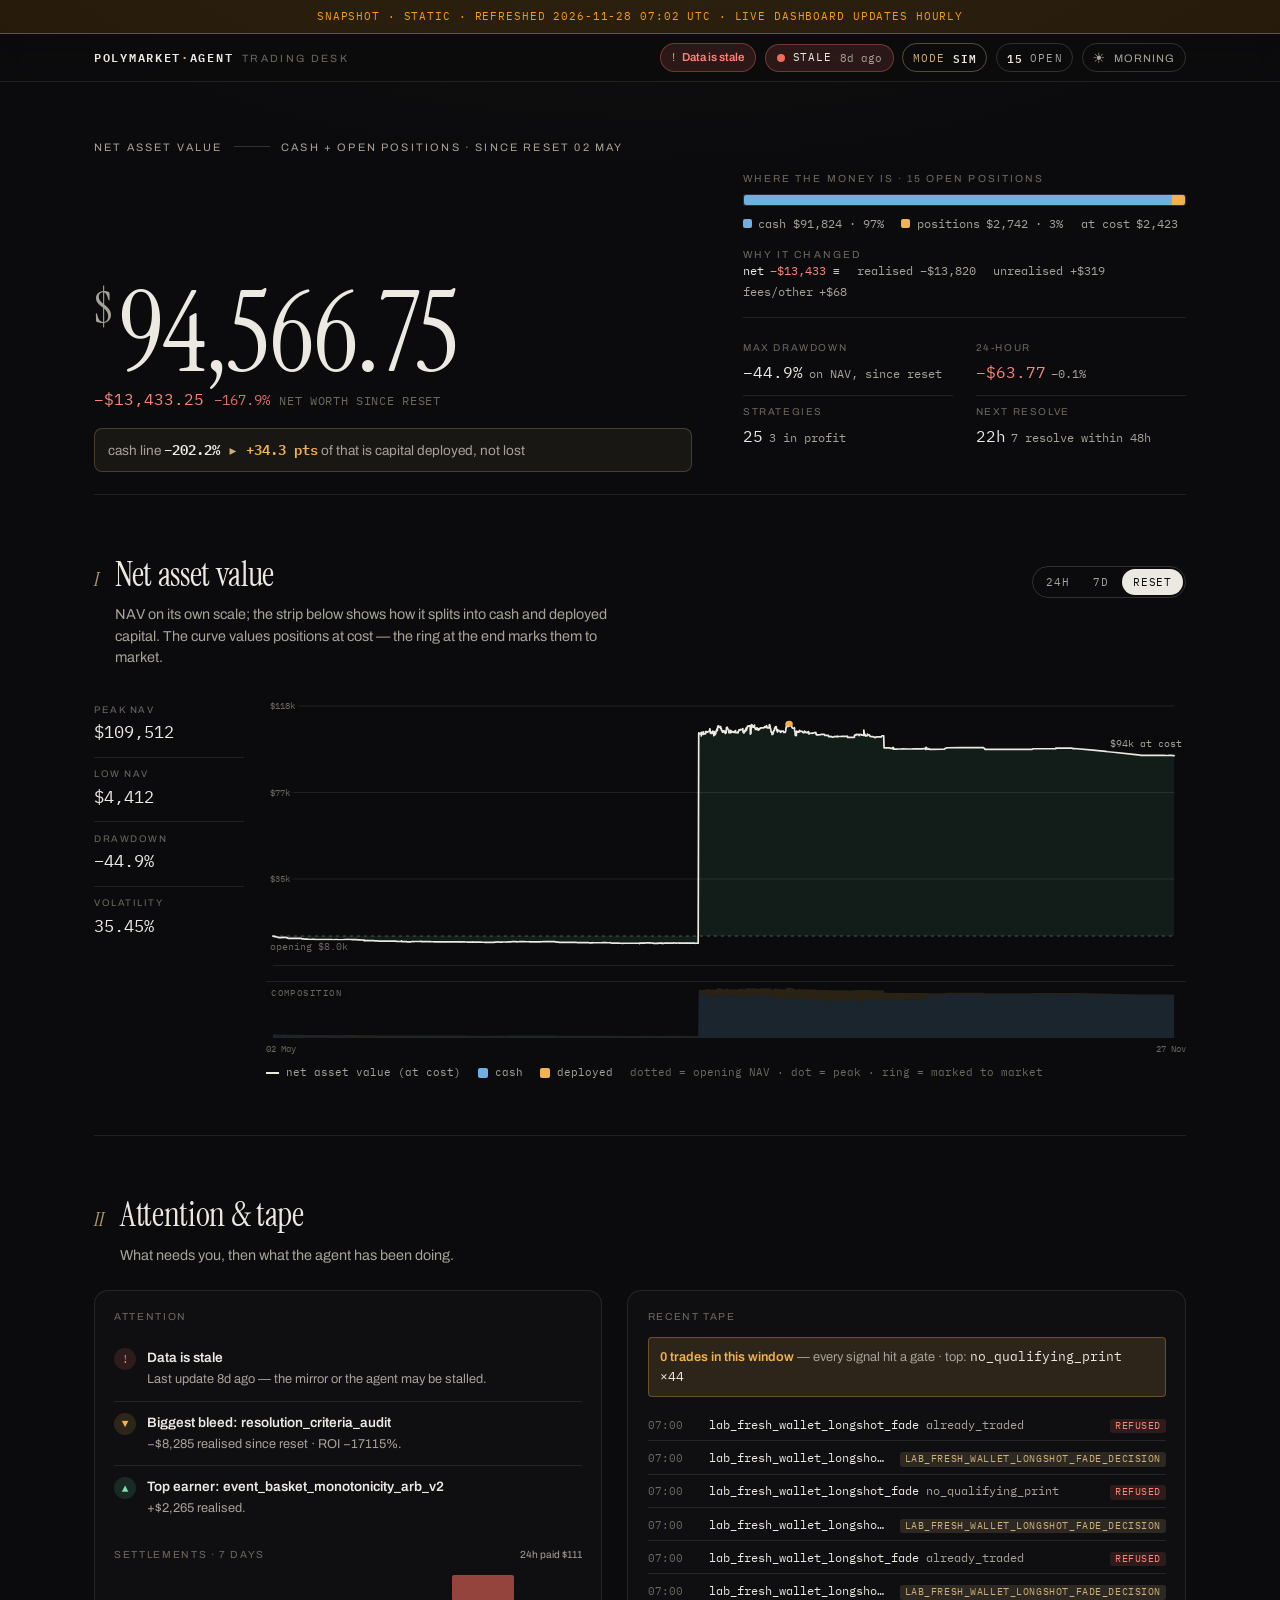
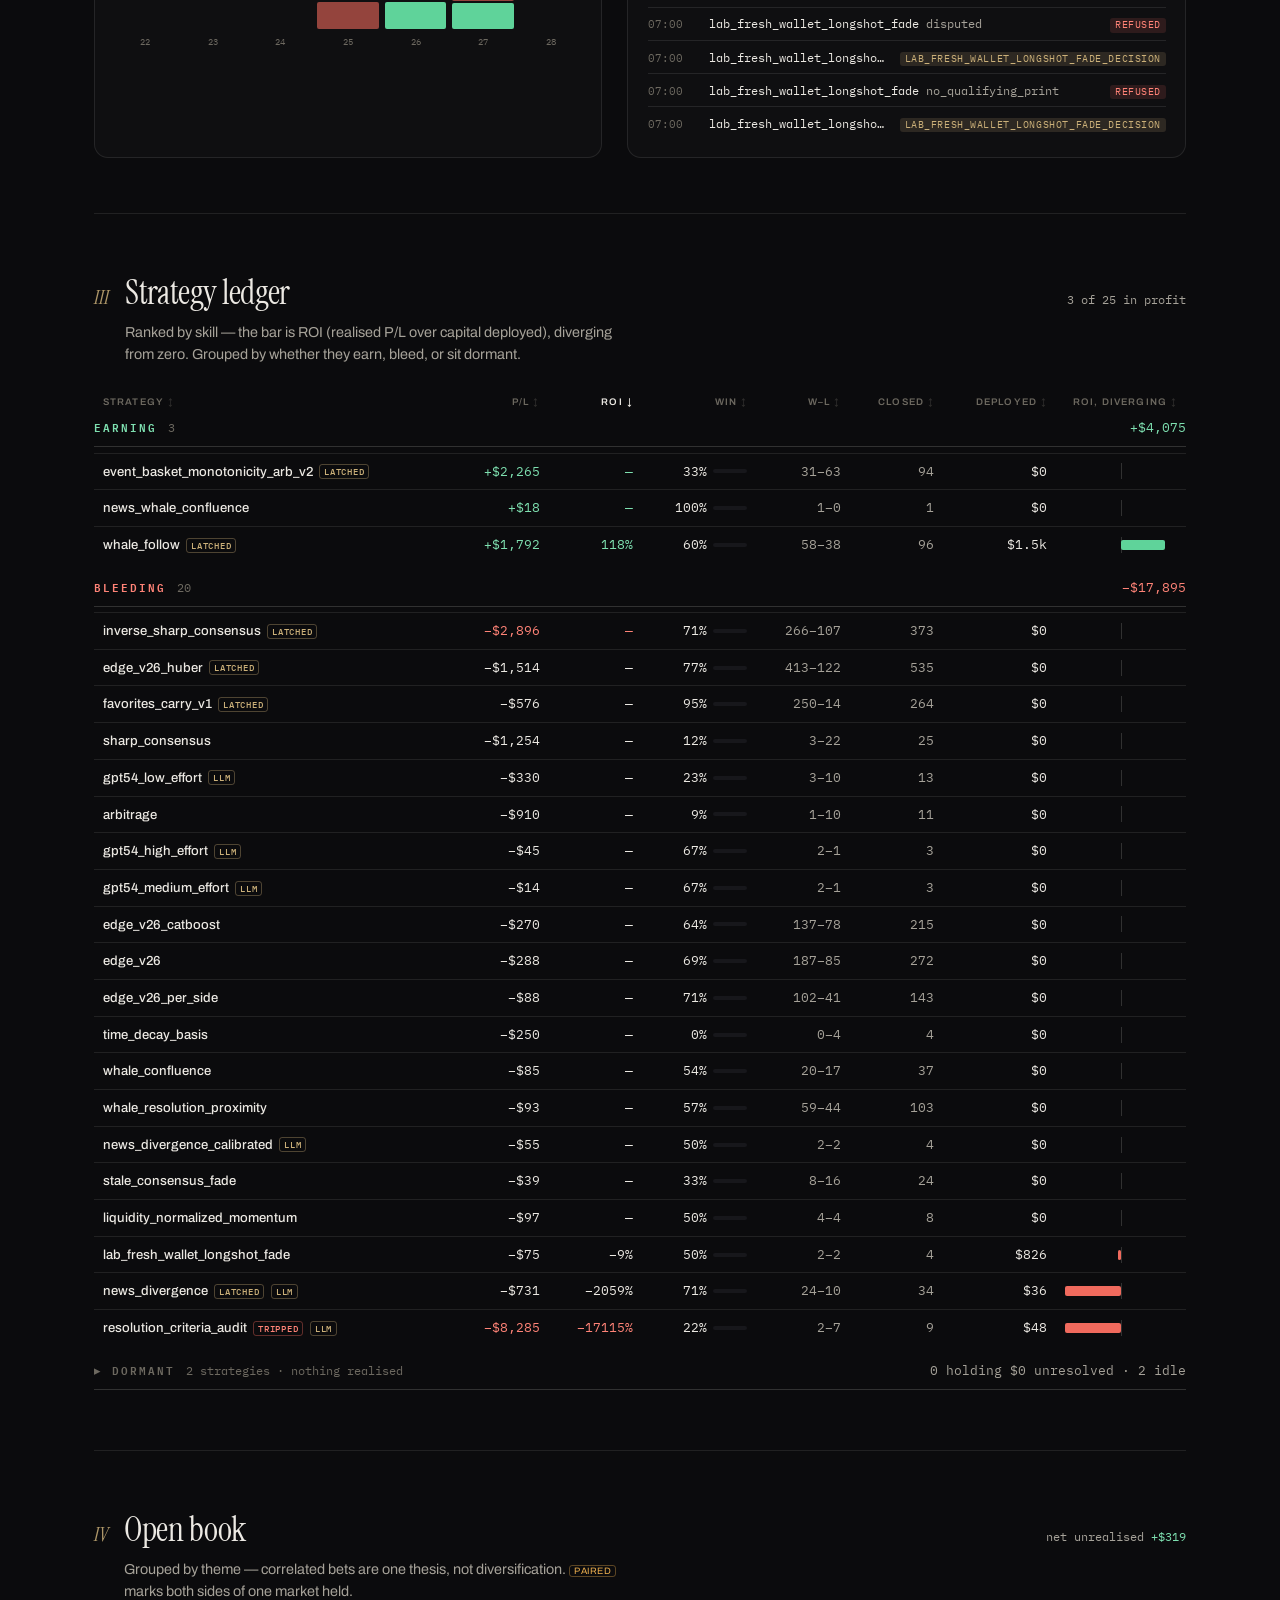
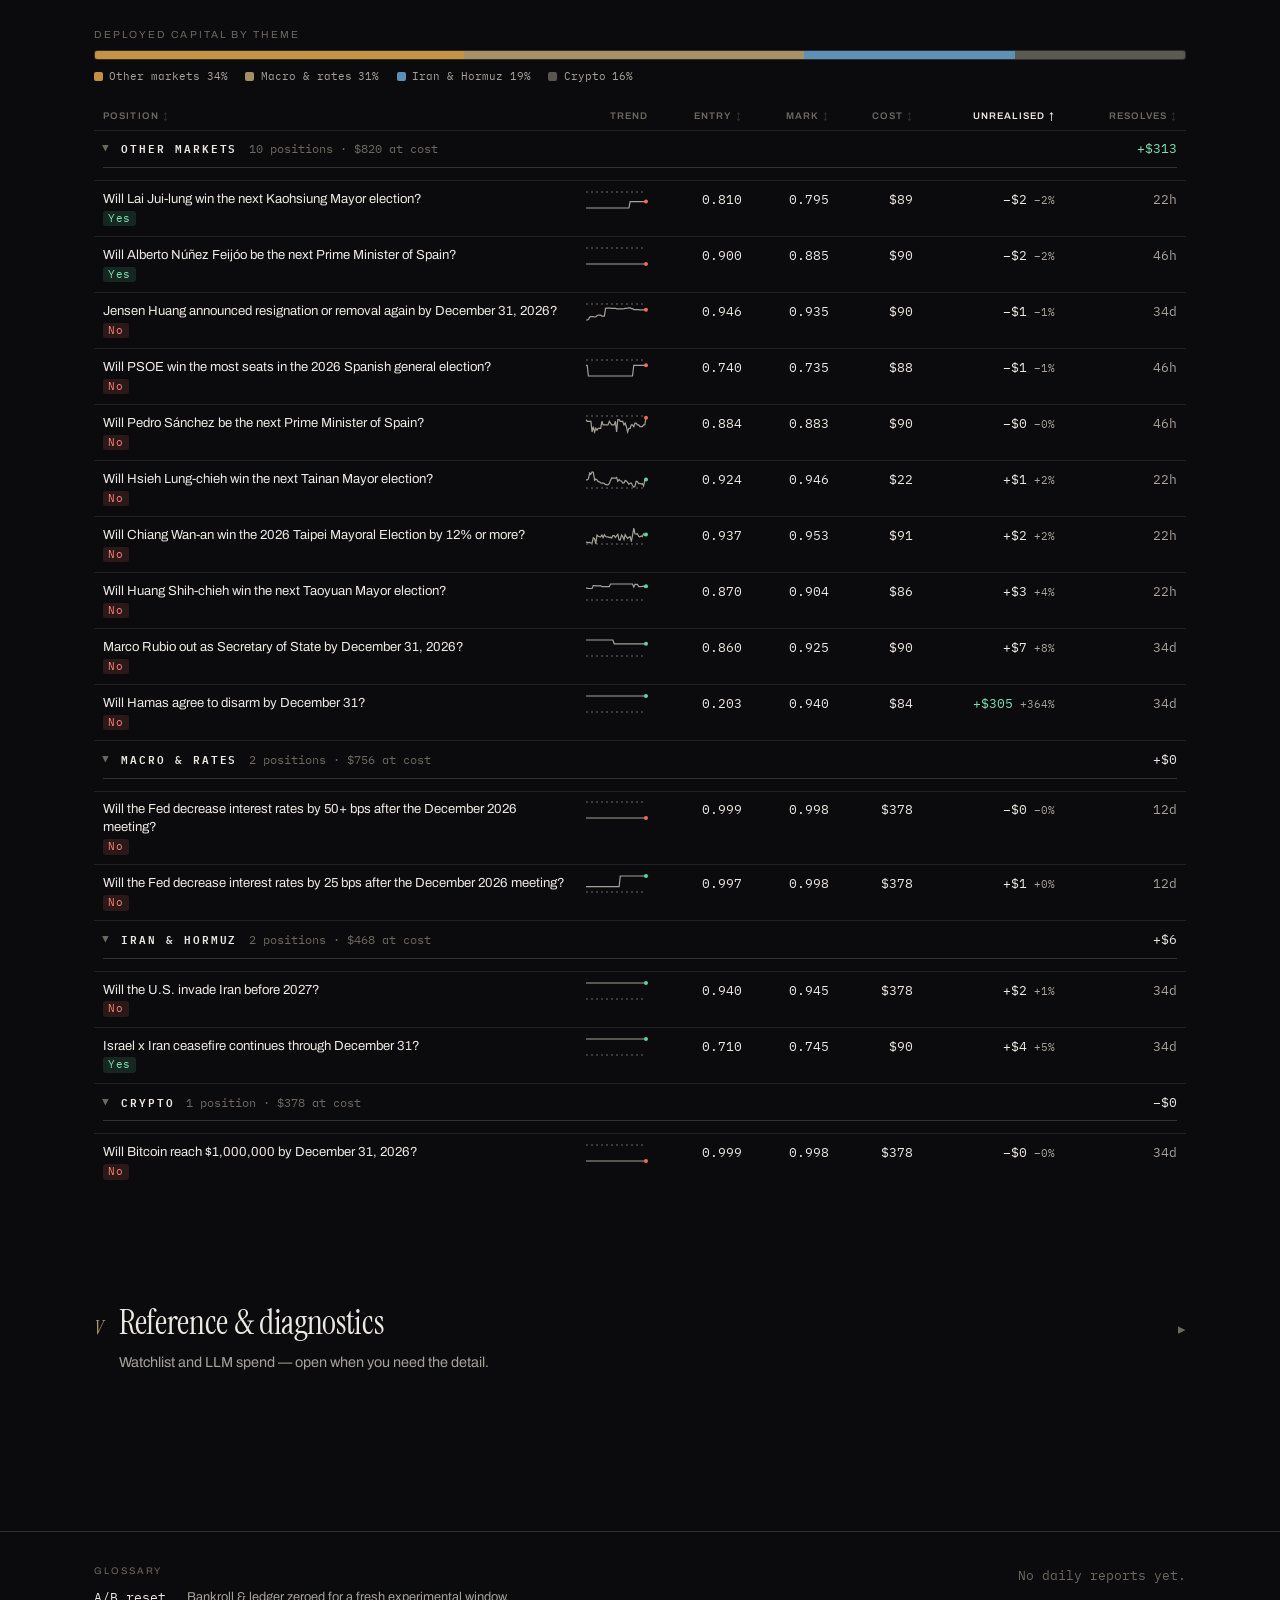
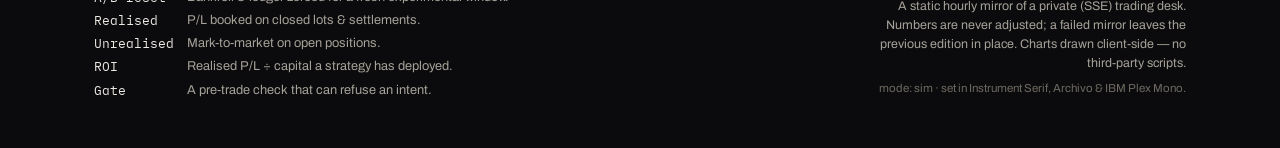
==== commit 72a41934: "snapshot: 2026-11-28T07:02:04Z" ====
--- a/index.html
+++ b/index.html
@@ -51,7 +51,7 @@
 </head>
 
 <body>
-<div class="snapshot-banner">snapshot · static · refreshed 2026-11-28 06:07 UTC · live dashboard updates hourly</div>
+<div class="snapshot-banner">snapshot · static · refreshed 2026-11-28 07:02 UTC · live dashboard updates hourly</div>
   <a class="skip-link" href="#standings">Skip to standings</a>
 
   <!-- Renderer hydrates #app from #bootstrap-data. A quiet boot mark paints
@@ -93,7 +93,7 @@
   </footer>
 
   
-  <script id="bootstrap-data" type="application/json">{"bankroll": {"ab_reset_iso": "2026-05-02T16:12:14.034322+00:00", "as_of_iso": "2026-11-27T20:48:20.720196+00:00", "capital_flows_since_reset_usd": 100000.0, "capital_flows_window_usd": 0, "cash_now_usd": 91824.37477484971, "current_usd": 91824.37477484971, "delta_24h_pct": -0.28248179247181787, "delta_24h_usd": -260.12193690000277, "delta_since_reset_pct": -202.1953153143786, "delta_since_reset_usd": -16175.625225150288, "deployed_cost_usd": 2423.1168863000003, "fees_other_usd": 67.97506974172256, "is_empty": false, "nav_at_cost_usd": 94247.49166114972, "nav_delta_24h_pct": -0.06761463698296633, "nav_delta_24h_usd": -63.768215999996755, "nav_delta_since_reset_pct": -167.92770714562866, "nav_delta_since_reset_usd": -13434.216571650293, "nav_usd": 94565.7834283497, "other_adjustments_usd": -2673.4335837582726, "points_24h": [{"balance_usd": 91997.25877574971, "deployed_usd": 2314.0011014, "nav_usd": 94311.25987714971, "ts": "2026-11-27T10:17:31.484214+00:00"}, {"balance_usd": 91911.0547692497, "deployed_usd": 2312.9671719000003, "nav_usd": 94224.02194114971, "ts": "2026-11-27T14:18:01.809497+00:00"}, {"balance_usd": 91823.33288924971, "deployed_usd": 2400.6890519000003, "nav_usd": 94224.02194114971, "ts": "2026-11-27T16:23:20.342249+00:00"}, {"balance_usd": 91735.08714924971, "deployed_usd": 2488.9347919, "nav_usd": 94224.02194114971, "ts": "2026-11-27T19:38:22.340220+00:00"}, {"balance_usd": 91846.27874924972, "deployed_usd": 2401.2129119, "nav_usd": 94247.49166114972, "ts": "2026-11-27T20:17:56.836998+00:00"}, {"balance_usd": 91824.37477484971, "deployed_usd": 2423.1168863000003, "nav_usd": 94247.49166114972, "ts": "2026-11-27T20:48:20.720196+00:00"}], "points_7d": [{"balance_usd": 92635.40507434972, "deployed_usd": 1686.7693578000003, "nav_usd": 94322.17443214972, "ts": "2026-11-24T19:25:41.189028+00:00"}, {"balance_usd": 92545.30763634972, "deployed_usd": 1776.8667958000003, "nav_usd": 94322.17443214972, "ts": "2026-11-24T19:36:02.264809+00:00"}, {"balance_usd": 92455.32739794972, "deployed_usd": 1866.8470342000003, "nav_usd": 94322.17443214972, "ts": "2026-11-24T22:15:52.935973+00:00"}, {"balance_usd": 92423.27623594971, "deployed_usd": 1898.8981962000003, "nav_usd": 94322.17443214971, "ts": "2026-11-25T17:25:45.379078+00:00"}, {"balance_usd": 92333.62041034971, "deployed_usd": 1956.5028598000004, "nav_usd": 94290.12327014972, "ts": "2026-11-25T20:36:09.586610+00:00"}, {"balance_usd": 92243.51171734971, "deployed_usd": 2046.6115528000003, "nav_usd": 94290.1232701497, "ts": "2026-11-26T12:11:00.580088+00:00"}, {"balance_usd": 92354.75701734971, "deployed_usd": 1956.5028598000004, "nav_usd": 94311.25987714971, "ts": "2026-11-26T14:01:12.843524+00:00"}, {"balance_usd": 92265.7006763497, "deployed_usd": 2045.5592008000003, "nav_usd": 94311.2598771497, "ts": "2026-11-26T21:41:07.367204+00:00"}, {"balance_usd": 92175.44075634971, "deployed_usd": 2135.8191208000003, "nav_usd": 94311.25987714971, "ts": "2026-11-27T04:05:51.936163+00:00"}, {"balance_usd": 92084.49671174971, "deployed_usd": 2226.7631654, "nav_usd": 94311.25987714971, "ts": "2026-11-27T05:50:50.114832+00:00"}, {"balance_usd": 91997.25877574971, "deployed_usd": 2314.0011014, "nav_usd": 94311.25987714971, "ts": "2026-11-27T10:17:31.484214+00:00"}, {"balance_usd": 91911.0547692497, "deployed_usd": 2312.9671719000003, "nav_usd": 94224.02194114971, "ts": "2026-11-27T14:18:01.809497+00:00"}, {"balance_usd": 91823.33288924971, "deployed_usd": 2400.6890519000003, "nav_usd": 94224.02194114971, "ts": "2026-11-27T16:23:20.342249+00:00"}, {"balance_usd": 91735.08714924971, "deployed_usd": 2488.9347919, "nav_usd": 94224.02194114971, "ts": "2026-11-27T19:38:22.340220+00:00"}, {"balance_usd": 91846.27874924972, "deployed_usd": 2401.2129119, "nav_usd": 94247.49166114972, "ts": "2026-11-27T20:17:56.836998+00:00"}, {"balance_usd": 91824.37477484971, "deployed_usd": 2423.1168863000003, "nav_usd": 94247.49166114972, "ts": "2026-11-27T20:48:20.720196+00:00"}], "points_since_reset": [{"balance_usd": 8000.0, "deployed_usd": 0.0, "nav_usd": 8000.0, "ts": "2026-05-02T16:12:14.034322+00:00"}, {"balance_usd": 7911.68, "deployed_usd": 88.32000000000001, "nav_usd": 8000.0, "ts": "2026-05-02T16:12:15.247001+00:00"}, {"balance_usd": 7909.4400000000005, "deployed_usd": 90.56, "nav_usd": 8000.000000000001, "ts": "2026-05-02T16:12:15.271151+00:00"}, {"balance_usd": 7877.440032, "deployed_usd": 122.559968, "nav_usd": 8000.0, "ts": "2026-05-02T16:12:16.245087+00:00"}, {"balance_usd": 7830.8318420000005, "deployed_usd": 169.16815800000003, "nav_usd": 8000.000000000001, "ts": "2026-05-02T16:50:40.566832+00:00"}, {"balance_usd": 7799.508522, "deployed_usd": 200.49147800000003, "nav_usd": 8000.0, "ts": "2026-05-02T17:20:20.948994+00:00"}, {"balance_usd": 7768.310482, "deployed_usd": 231.68951800000002, "nav_usd": 8000.0, "ts": "2026-05-02T18:30:36.790223+00:00"}, {"balance_usd": 7810.088218, "deployed_usd": 199.68955000000003, "nav_usd": 8009.777768, "ts": "2026-05-02T18:45:17.440100+00:00"}, {"balance_usd": 7778.847827, "deployed_usd": 230.92994100000004, "nav_usd": 8009.777768, "ts": "2026-05-02T19:40:19.671425+00:00"}, {"balance_usd": 7747.732435, "deployed_usd": 262.045333, "nav_usd": 8009.777768, "ts": "2026-05-02T20:02:53.090559+00:00"}, {"balance_usd": 7716.6170409999995, "deployed_usd": 293.160727, "nav_usd": 8009.777768, "ts": "2026-05-02T20:02:53.114851+00:00"}, {"balance_usd": 7749.917237999999, "deployed_usd": 259.680336, "nav_usd": 8009.597573999999, "ts": "2026-05-02T20:30:37.237796+00:00"}, {"balance_usd": 7693.342838999999, "deployed_usd": 316.254735, "nav_usd": 8009.597573999999, "ts": "2026-05-02T20:40:38.297660+00:00"}, {"balance_usd": 7662.569448999999, "deployed_usd": 180.77661500000002, "nav_usd": 7843.3460639999985, "ts": "2026-05-02T23:30:37.941155+00:00"}, {"balance_usd": 7631.919129999998, "deployed_usd": 123.65449500000001, "nav_usd": 7755.573624999998, "ts": "2026-05-02T23:55:18.844862+00:00"}, {"balance_usd": 7662.5387679999985, "deployed_usd": 93.00417600000002, "nav_usd": 7755.542943999999, "ts": "2026-05-03T00:00:37.053996+00:00"}, {"balance_usd": 7655.306767999999, "deployed_usd": 100.23617600000001, "nav_usd": 7755.542943999999, "ts": "2026-05-03T00:20:36.036445+00:00"}, {"balance_usd": 7600.954066999999, "deployed_usd": 154.58887700000002, "nav_usd": 7755.542943999999, "ts": "2026-05-03T00:30:57.004492+00:00"}, {"balance_usd": 7555.348338999998, "deployed_usd": 192.962605, "nav_usd": 7748.310943999998, "ts": "2026-05-03T02:25:18.401003+00:00"}, {"balance_usd": 7525.142230499999, "deployed_usd": 146.78959550000002, "nav_usd": 7671.931825999999, "ts": "2026-05-03T06:00:37.132297+00:00"}, {"balance_usd": 7465.142230499999, "deployed_usd": 206.78959550000002, "nav_usd": 7671.931825999999, "ts": "2026-05-03T09:40:17.830467+00:00"}, {"balance_usd": 7452.700326799999, "deployed_usd": 219.23149920000003, "nav_usd": 7671.931825999999, "ts": "2026-05-03T10:25:18.888209+00:00"}, {"balance_usd": 7440.279159599999, "deployed_usd": 231.65266640000002, "nav_usd": 7671.931825999999, "ts": "2026-05-03T10:35:21.279427+00:00"}, {"balance_usd": 7350.995811599999, "deployed_usd": 320.93601440000003, "nav_usd": 7671.931825999999, "ts": "2026-05-03T11:05:17.829530+00:00"}, {"balance_usd": 7262.783852599999, "deployed_usd": 409.1479734, "nav_usd": 7671.931825999999, "ts": "2026-05-03T11:20:17.767136+00:00"}, {"balance_usd": 7204.681580599999, "deployed_usd": 293.1038265, "nav_usd": 7497.785407099998, "ts": "2026-05-03T15:30:35.443744+00:00"}, {"balance_usd": 7194.569740599999, "deployed_usd": 215.00370750000002, "nav_usd": 7409.573448099999, "ts": "2026-05-03T18:35:21.399754+00:00"}, {"balance_usd": 7193.368960599999, "deployed_usd": 216.20448750000003, "nav_usd": 7409.573448099999, "ts": "2026-05-03T18:35:21.435787+00:00"}, {"balance_usd": 7184.377252599999, "deployed_usd": 225.19619550000002, "nav_usd": 7409.573448099999, "ts": "2026-05-03T18:40:21.447719+00:00"}, {"balance_usd": 7183.1783577999995, "deployed_usd": 226.39509030000002, "nav_usd": 7409.5734481, "ts": "2026-05-03T18:40:21.473544+00:00"}, {"balance_usd": 7109.2942378, "deployed_usd": 242.17693830000002, "nav_usd": 7351.4711761, "ts": "2026-05-03T18:45:28.371717+00:00"}, {"balance_usd": 7116.6337378, "deployed_usd": 235.40985453580416, "nav_usd": 7352.043592335804, "ts": "2026-05-03T19:20:22.686392+00:00"}, {"balance_usd": 7103.2900498, "deployed_usd": 248.75354253580414, "nav_usd": 7352.043592335804, "ts": "2026-05-03T19:40:23.760647+00:00"}, {"balance_usd": 7098.2955448, "deployed_usd": 253.74804753580415, "nav_usd": 7352.0435923358045, "ts": "2026-05-03T19:50:29.152704+00:00"}, {"balance_usd": 7086.8466808, "deployed_usd": 265.19691153580413, "nav_usd": 7352.0435923358045, "ts": "2026-05-03T20:01:31.073926+00:00"}, {"balance_usd": 7074.6661608, "deployed_usd": 277.37743153580413, "nav_usd": 7352.0435923358045, "ts": "2026-05-03T20:10:17.501506+00:00"}, {"balance_usd": 7067.5914948, "deployed_usd": 284.4520975358041, "nav_usd": 7352.043592335804, "ts": "2026-05-03T20:20:17.722202+00:00"}, {"balance_usd": 6982.7803988, "deployed_usd": 369.26319353580413, "nav_usd": 7352.043592335804, "ts": "2026-05-03T20:40:18.024384+00:00"}, {"balance_usd": 6898.9870408, "deployed_usd": 450.6568767358042, "nav_usd": 7349.643917535804, "ts": "2026-05-03T22:15:17.660735+00:00"}, {"balance_usd": 6816.1991928, "deployed_usd": 533.4447247358041, "nav_usd": 7349.643917535804, "ts": "2026-05-03T22:25:17.681119+00:00"}, {"balance_usd": 7065.6435928, "deployed_usd": 313.3708015, "nav_usd": 7379.0143943, "ts": "2026-05-04T00:07:07.794915+00:00"}, {"balance_usd": 7037.3810168, "deployed_usd": 310.5179835, "nav_usd": 7347.8990003, "ts": "2026-05-04T01:05:18.733642+00:00"}, {"balance_usd": 7009.2314954, "deployed_usd": 223.75875489999999, "nav_usd": 7232.9902503, "ts": "2026-05-04T03:31:03.563904+00:00"}, {"balance_usd": 6997.2314954, "deployed_usd": 235.75875489999999, "nav_usd": 7232.9902503, "ts": "2026-05-04T10:35:17.643877+00:00"}, {"balance_usd": 6993.822995400001, "deployed_usd": 239.1672549, "nav_usd": 7232.990250300001, "ts": "2026-05-04T11:20:41.089412+00:00"}, {"balance_usd": 6909.897125400001, "deployed_usd": 323.09312489999996, "nav_usd": 7232.9902503, "ts": "2026-05-04T15:05:17.928095+00:00"}, {"balance_usd": 7149.685325400001, "deployed_usd": 223.75875489999999, "nav_usd": 7373.444080300001, "ts": "2026-05-04T21:46:57.459552+00:00"}, {"balance_usd": 7063.8890974000005, "deployed_usd": 309.5549829, "nav_usd": 7373.444080300001, "ts": "2026-05-04T22:05:19.844795+00:00"}, {"balance_usd": 7008.0201624, "deployed_usd": 365.4239179, "nav_usd": 7373.4440803, "ts": "2026-05-04T22:45:17.455881+00:00"}, {"balance_usd": 6923.9239224, "deployed_usd": 449.5201579, "nav_usd": 7373.444080300001, "ts": "2026-05-05T00:10:19.157448+00:00"}, {"balance_usd": 6840.8368224000005, "deployed_usd": 532.6072579, "nav_usd": 7373.444080300001, "ts": "2026-05-05T00:20:22.284588+00:00"}, {"balance_usd": 6792.1616474, "deployed_usd": 581.2824329, "nav_usd": 7373.4440803, "ts": "2026-05-05T01:32:24.713270+00:00"}, {"balance_usd": 6710.6557076, "deployed_usd": 522.8231977, "nav_usd": 7233.4789053, "ts": "2026-05-05T04:00:41.922297+00:00"}, {"balance_usd": 6887.2968076, "deployed_usd": 494.56062170000007, "nav_usd": 7381.8574293, "ts": "2026-05-05T05:03:42.818650+00:00"}, {"balance_usd": 6879.8510796, "deployed_usd": 502.00634970000004, "nav_usd": 7381.8574293, "ts": "2026-05-05T05:09:15.143384+00:00"}, {"balance_usd": 6878.9009196, "deployed_usd": 502.9565097, "nav_usd": 7381.8574293, "ts": "2026-05-05T05:09:15.165646+00:00"}, {"balance_usd": 6872.0136228, "deployed_usd": 509.8438065, "nav_usd": 7381.8574293, "ts": "2026-05-05T05:09:15.248920+00:00"}, {"balance_usd": 6865.6926628, "deployed_usd": 516.1647665, "nav_usd": 7381.8574293, "ts": "2026-05-05T05:09:15.261729+00:00"}, {"balance_usd": 6858.8053928, "deployed_usd": 523.0520365, "nav_usd": 7381.8574293, "ts": "2026-05-05T05:09:15.275018+00:00"}, {"balance_usd": 6831.2709079999995, "deployed_usd": 550.5865213, "nav_usd": 7381.857429299999, "ts": "2026-05-05T05:09:16.180678+00:00"}, {"balance_usd": 6824.0703809, "deployed_usd": 557.7870484, "nav_usd": 7381.8574293, "ts": "2026-05-05T05:15:44.467278+00:00"}, {"balance_usd": 6819.2639008999995, "deployed_usd": 562.5935284, "nav_usd": 7381.857429299999, "ts": "2026-05-05T05:15:44.490913+00:00"}, {"balance_usd": 6812.1356177, "deployed_usd": 569.7218116, "nav_usd": 7381.8574293, "ts": "2026-05-05T05:15:44.503155+00:00"}, {"balance_usd": 6805.3043473, "deployed_usd": 576.553082, "nav_usd": 7381.8574293, "ts": "2026-05-05T05:15:44.528704+00:00"}, {"balance_usd": 6798.583245299999, "deployed_usd": 583.2741840000001, "nav_usd": 7381.857429299999, "ts": "2026-05-05T05:15:44.542027+00:00"}, {"balance_usd": 6793.759545299999, "deployed_usd": 588.097884, "nav_usd": 7381.857429299999, "ts": "2026-05-05T05:25:17.849094+00:00"}, {"balance_usd": 6786.665370899999, "deployed_usd": 595.1920584000001, "nav_usd": 7381.857429299999, "ts": "2026-05-05T05:25:17.869255+00:00"}, {"balance_usd": 6781.425210899999, "deployed_usd": 600.4322184000001, "nav_usd": 7381.857429299999, "ts": "2026-05-05T05:25:17.882444+00:00"}, {"balance_usd": 6776.258410899999, "deployed_usd": 605.5990184000001, "nav_usd": 7381.857429299999, "ts": "2026-05-05T05:25:17.901505+00:00"}, {"balance_usd": 6769.459838899999, "deployed_usd": 612.3975904, "nav_usd": 7381.857429299999, "ts": "2026-05-05T05:25:17.921796+00:00"}, {"balance_usd": 6765.293038899999, "deployed_usd": 616.5643904, "nav_usd": 7381.857429299999, "ts": "2026-05-05T05:30:59.672116+00:00"}, {"balance_usd": 6758.5235797, "deployed_usd": 623.3338495999999, "nav_usd": 7381.857429299999, "ts": "2026-05-05T05:30:59.696373+00:00"}, {"balance_usd": 6753.283419699999, "deployed_usd": 628.5740095999998, "nav_usd": 7381.857429299999, "ts": "2026-05-05T05:30:59.710414+00:00"}, {"balance_usd": 6746.3403837, "deployed_usd": 635.5170455999998, "nav_usd": 7381.857429299999, "ts": "2026-05-05T05:30:59.724083+00:00"}, {"balance_usd": 6739.5709087, "deployed_usd": 642.2865205999999, "nav_usd": 7381.857429299999, "ts": "2026-05-05T05:30:59.759922+00:00"}, {"balance_usd": 6732.4766247, "deployed_usd": 649.3808045999999, "nav_usd": 7381.8574293, "ts": "2026-05-05T05:40:18.776572+00:00"}, {"balance_usd": 6725.4440294999995, "deployed_usd": 656.4133998, "nav_usd": 7381.857429299999, "ts": "2026-05-05T05:40:18.798223+00:00"}, {"balance_usd": 6722.4940295, "deployed_usd": 659.3633998, "nav_usd": 7381.8574293, "ts": "2026-05-05T05:40:18.811618+00:00"}, {"balance_usd": 6715.5816495, "deployed_usd": 666.2757798, "nav_usd": 7381.8574293, "ts": "2026-05-05T05:40:18.852918+00:00"}, {"balance_usd": 6708.8420645, "deployed_usd": 673.0153648, "nav_usd": 7381.8574293, "ts": "2026-05-05T05:40:18.867139+00:00"}, {"balance_usd": 6701.7801245, "deployed_usd": 680.0773048000001, "nav_usd": 7381.8574293, "ts": "2026-05-05T05:45:19.125862+00:00"}, {"balance_usd": 6694.7795933, "deployed_usd": 687.077836, "nav_usd": 7381.8574293, "ts": "2026-05-05T05:45:19.146889+00:00"}, {"balance_usd": 6691.0231133, "deployed_usd": 690.8343160000001, "nav_usd": 7381.8574293, "ts": "2026-05-05T05:45:19.160508+00:00"}, {"balance_usd": 6684.1422493, "deployed_usd": 697.7151800000001, "nav_usd": 7381.8574293, "ts": "2026-05-05T05:45:19.173557+00:00"}, {"balance_usd": 6677.4334083, "deployed_usd": 704.4240210000002, "nav_usd": 7381.8574293, "ts": "2026-05-05T05:45:19.196369+00:00"}, {"balance_usd": 6670.7559763, "deployed_usd": 711.1014530000001, "nav_usd": 7381.8574293, "ts": "2026-05-05T05:50:21.117377+00:00"}, {"balance_usd": 6663.7882195, "deployed_usd": 718.0692098000002, "nav_usd": 7381.8574293, "ts": "2026-05-05T05:50:21.140552+00:00"}, {"balance_usd": 6655.2029476, "deployed_usd": 726.6544817000001, "nav_usd": 7381.8574293, "ts": "2026-05-05T05:50:21.153746+00:00"}, {"balance_usd": 6648.3542996, "deployed_usd": 733.5031297, "nav_usd": 7381.8574293, "ts": "2026-05-05T05:50:21.167181+00:00"}, {"balance_usd": 6641.676873599999, "deployed_usd": 740.1805557, "nav_usd": 7381.857429299999, "ts": "2026-05-05T05:50:21.182481+00:00"}, {"balance_usd": 6635.035197599999, "deployed_usd": 746.8222317000001, "nav_usd": 7381.857429299999, "ts": "2026-05-05T06:00:51.461586+00:00"}, {"balance_usd": 6628.393521599999, "deployed_usd": 753.4639077, "nav_usd": 7381.857429299999, "ts": "2026-05-05T06:00:51.482622+00:00"}, {"balance_usd": 6621.751844699999, "deployed_usd": 760.1055846, "nav_usd": 7381.857429299999, "ts": "2026-05-05T06:00:51.496309+00:00"}, {"balance_usd": 6614.939868699999, "deployed_usd": 766.9175606000001, "nav_usd": 7381.857429299999, "ts": "2026-05-05T06:00:51.510199+00:00"}, {"balance_usd": 6608.187473699999, "deployed_usd": 773.6699556000001, "nav_usd": 7381.857429299999, "ts": "2026-05-05T06:00:51.527701+00:00"}, {"balance_usd": 6607.758203699999, "deployed_usd": 774.0992256000001, "nav_usd": 7381.857429299999, "ts": "2026-05-05T06:10:17.642530+00:00"}, {"balance_usd": 6600.8627037, "deployed_usd": 780.9947256, "nav_usd": 7381.8574293, "ts": "2026-05-05T06:10:17.666715+00:00"}, {"balance_usd": 6593.428493099999, "deployed_usd": 788.4289362000001, "nav_usd": 7381.857429299999, "ts": "2026-05-05T06:10:17.681897+00:00"}, {"balance_usd": 6586.6508650999995, "deployed_usd": 795.2065642, "nav_usd": 7381.857429299999, "ts": "2026-05-05T06:10:17.697585+00:00"}, {"balance_usd": 6580.042674099999, "deployed_usd": 801.8147552, "nav_usd": 7381.857429299999, "ts": "2026-05-05T06:10:17.714100+00:00"}, {"balance_usd": 6579.602934099999, "deployed_usd": 802.2544952000001, "nav_usd": 7381.857429299999, "ts": "2026-05-05T06:15:18.023853+00:00"}, {"balance_usd": 6572.736802899999, "deployed_usd": 809.1206264000001, "nav_usd": 7381.857429299999, "ts": "2026-05-05T06:15:18.046156+00:00"}, {"balance_usd": 6565.3342551999995, "deployed_usd": 816.5231741000001, "nav_usd": 7381.857429299999, "ts": "2026-05-05T06:15:18.057422+00:00"}, {"balance_usd": 6558.754214199999, "deployed_usd": 823.1032151000002, "nav_usd": 7381.857429299999, "ts": "2026-05-05T06:15:18.072283+00:00"}, {"balance_usd": 6552.064527199999, "deployed_usd": 829.7929021000001, "nav_usd": 7381.857429299999, "ts": "2026-05-05T06:15:18.087132+00:00"}, {"balance_usd": 6545.0210584, "deployed_usd": 836.8363709, "nav_usd": 7381.8574293, "ts": "2026-05-05T06:25:17.893780+00:00"}, {"balance_usd": 6538.1959909, "deployed_usd": 843.6614384, "nav_usd": 7381.8574293, "ts": "2026-05-05T06:25:17.915606+00:00"}, {"balance_usd": 6530.824917999999, "deployed_usd": 851.0325112999999, "nav_usd": 7381.857429299999, "ts": "2026-05-05T06:25:17.933208+00:00"}, {"balance_usd": 6524.4408533999995, "deployed_usd": 857.4165758999999, "nav_usd": 7381.857429299999, "ts": "2026-05-05T06:25:17.945844+00:00"}, {"balance_usd": 6517.779592399999, "deployed_usd": 864.0778369, "nav_usd": 7381.857429299999, "ts": "2026-05-05T06:25:17.960714+00:00"}, {"balance_usd": 6517.318912399999, "deployed_usd": 864.5385169000001, "nav_usd": 7381.857429299999, "ts": "2026-05-05T06:30:55.312623+00:00"}, {"balance_usd": 6510.318335599999, "deployed_usd": 871.5390937000002, "nav_usd": 7381.857429299999, "ts": "2026-05-05T06:30:55.337867+00:00"}, {"balance_usd": 6503.800556299999, "deployed_usd": 878.056873, "nav_usd": 7381.857429299998, "ts": "2026-05-05T06:30:55.354496+00:00"}, {"balance_usd": 6497.458933099999, "deployed_usd": 884.3984962, "nav_usd": 7381.857429299998, "ts": "2026-05-05T06:30:55.373997+00:00"}, {"balance_usd": 6490.941144099998, "deployed_usd": 890.9162852, "nav_usd": 7381.857429299998, "ts": "2026-05-05T06:30:55.392850+00:00"}, {"balance_usd": 6480.122908899998, "deployed_usd": 901.7345204, "nav_usd": 7381.857429299998, "ts": "2026-05-05T06:45:17.721289+00:00"}, {"balance_usd": 6469.304673699998, "deployed_usd": 912.5527556, "nav_usd": 7381.857429299997, "ts": "2026-05-05T06:45:17.745800+00:00"}, {"balance_usd": 6458.522499199998, "deployed_usd": 923.3349301, "nav_usd": 7381.857429299997, "ts": "2026-05-05T06:50:18.251103+00:00"}, {"balance_usd": 6447.7403246999975, "deployed_usd": 934.1171046, "nav_usd": 7381.857429299997, "ts": "2026-05-05T06:50:18.279439+00:00"}, {"balance_usd": 6436.994090799997, "deployed_usd": 944.8633384999999, "nav_usd": 7381.857429299997, "ts": "2026-05-05T06:55:18.442815+00:00"}, {"balance_usd": 6426.247856899997, "deployed_usd": 955.6095723999999, "nav_usd": 7381.8574292999965, "ts": "2026-05-05T06:55:18.455942+00:00"}, {"balance_usd": 6415.537443799997, "deployed_usd": 966.3199854999999, "nav_usd": 7381.857429299997, "ts": "2026-05-05T07:00:59.931394+00:00"}, {"balance_usd": 6404.8270306999975, "deployed_usd": 977.0303985999999, "nav_usd": 7381.857429299997, "ts": "2026-05-05T07:00:59.965711+00:00"}, {"balance_usd": 6394.152318999997, "deployed_usd": 987.7051102999999, "nav_usd": 7381.8574292999965, "ts": "2026-05-05T07:10:19.011861+00:00"}, {"balance_usd": 6383.477607299997, "deployed_usd": 998.3798219999999, "nav_usd": 7381.8574292999965, "ts": "2026-05-05T07:10:19.038172+00:00"}, {"balance_usd": 6372.838477999997, "deployed_usd": 1009.0189512999999, "nav_usd": 7381.8574292999965, "ts": "2026-05-05T07:20:19.036407+00:00"}, {"balance_usd": 6362.199348699997, "deployed_usd": 1019.6580806, "nav_usd": 7381.857429299997, "ts": "2026-05-05T07:20:19.073844+00:00"}, {"balance_usd": 6354.2465994999975, "deployed_usd": 1027.6108298, "nav_usd": 7381.857429299997, "ts": "2026-05-05T07:45:20.242684+00:00"}, {"balance_usd": 6346.293850299998, "deployed_usd": 1035.563579, "nav_usd": 7381.857429299997, "ts": "2026-05-05T07:45:20.267854+00:00"}, {"balance_usd": 6338.360982999998, "deployed_usd": 1043.4964463, "nav_usd": 7381.857429299997, "ts": "2026-05-05T07:55:22.411294+00:00"}, {"balance_usd": 6330.428115699998, "deployed_usd": 1051.4293136, "nav_usd": 7381.857429299997, "ts": "2026-05-05T07:55:22.427171+00:00"}, {"balance_usd": 6322.515080599997, "deployed_usd": 1059.3423487, "nav_usd": 7381.857429299997, "ts": "2026-05-05T08:06:43.916369+00:00"}, {"balance_usd": 6314.602045499997, "deployed_usd": 1067.2553838, "nav_usd": 7381.8574292999965, "ts": "2026-05-05T08:06:43.935353+00:00"}, {"balance_usd": 6253.350393499997, "deployed_usd": 1128.5070357999998, "nav_usd": 7381.8574292999965, "ts": "2026-05-05T11:31:10.001527+00:00"}, {"balance_usd": 6199.571577499997, "deployed_usd": 1182.2858517999998, "nav_usd": 7381.8574292999965, "ts": "2026-05-05T12:12:13.619341+00:00"}, {"balance_usd": 6194.487928499997, "deployed_usd": 1187.3695007999997, "nav_usd": 7381.8574292999965, "ts": "2026-05-05T14:01:17.660801+00:00"}, {"balance_usd": 6120.154066499997, "deployed_usd": 1261.7033627999997, "nav_usd": 7381.8574292999965, "ts": "2026-05-05T14:45:18.551357+00:00"}, {"balance_usd": 6114.033910399997, "deployed_usd": 1086.4007713, "nav_usd": 7200.434681699997, "ts": "2026-05-05T18:50:18.801857+00:00"}, {"balance_usd": 6107.913756799997, "deployed_usd": 1092.5209249, "nav_usd": 7200.434681699997, "ts": "2026-05-05T18:50:18.827102+00:00"}, {"balance_usd": 6101.689896799997, "deployed_usd": 1098.7447848999998, "nav_usd": 7200.434681699997, "ts": "2026-05-05T18:50:18.841830+00:00"}, {"balance_usd": 6098.480976799997, "deployed_usd": 1101.9537048999998, "nav_usd": 7200.434681699997, "ts": "2026-05-05T18:50:18.859170+00:00"}, {"balance_usd": 6092.360823799997, "deployed_usd": 1108.0738579, "nav_usd": 7200.434681699997, "ts": "2026-05-05T18:50:18.877752+00:00"}, {"balance_usd": 6086.417055799997, "deployed_usd": 1114.0176258999998, "nav_usd": 7200.434681699997, "ts": "2026-05-05T19:05:18.778291+00:00"}, {"balance_usd": 6079.770843799997, "deployed_usd": 1120.6638378999999, "nav_usd": 7200.434681699997, "ts": "2026-05-05T19:05:18.802445+00:00"}, {"balance_usd": 6073.575243799997, "deployed_usd": 1126.8594378999999, "nav_usd": 7200.434681699997, "ts": "2026-05-05T19:05:18.818926+00:00"}, {"balance_usd": 6067.298265799997, "deployed_usd": 1133.1364159, "nav_usd": 7200.434681699997, "ts": "2026-05-05T19:05:18.837146+00:00"}, {"balance_usd": 6061.205904199997, "deployed_usd": 1139.2287775, "nav_usd": 7200.434681699997, "ts": "2026-05-05T19:05:18.853538+00:00"}, {"balance_usd": 6055.144700199998, "deployed_usd": 1145.2899814999998, "nav_usd": 7200.434681699998, "ts": "2026-05-05T19:15:19.246153+00:00"}, {"balance_usd": 6048.532475799998, "deployed_usd": 1151.9022059, "nav_usd": 7200.434681699998, "ts": "2026-05-05T19:15:19.269978+00:00"}, {"balance_usd": 6042.368555799998, "deployed_usd": 1158.0661258999999, "nav_usd": 7200.434681699998, "ts": "2026-05-05T19:15:19.283713+00:00"}, {"balance_usd": 6036.307348599998, "deployed_usd": 1164.1273330999998, "nav_usd": 7200.434681699997, "ts": "2026-05-05T19:15:19.300742+00:00"}, {"balance_usd": 6030.246142799998, "deployed_usd": 1170.1885389, "nav_usd": 7200.434681699998, "ts": "2026-05-05T19:15:19.316462+00:00"}, {"balance_usd": 6024.215894799998, "deployed_usd": 1176.2187869, "nav_usd": 7200.434681699998, "ts": "2026-05-05T19:25:19.831403+00:00"}, {"balance_usd": 6018.185648799998, "deployed_usd": 1182.2490329, "nav_usd": 7200.434681699998, "ts": "2026-05-05T19:25:19.859474+00:00"}, {"balance_usd": 6012.1554087999975, "deployed_usd": 1188.2792728999998, "nav_usd": 7200.434681699997, "ts": "2026-05-05T19:25:19.884047+00:00"}, {"balance_usd": 6005.942428999998, "deployed_usd": 1194.4922526999999, "nav_usd": 7200.434681699998, "ts": "2026-05-05T19:25:19.904671+00:00"}, {"balance_usd": 5999.912183999998, "deployed_usd": 1200.5224976999998, "nav_usd": 7200.434681699998, "ts": "2026-05-05T19:25:19.924015+00:00"}, {"balance_usd": 5993.912271999998, "deployed_usd": 1206.5224096999998, "nav_usd": 7200.434681699998, "ts": "2026-05-05T19:30:37.638355+00:00"}, {"balance_usd": 5987.912359599998, "deployed_usd": 1212.5223220999997, "nav_usd": 7200.434681699998, "ts": "2026-05-05T19:30:37.661831+00:00"}, {"balance_usd": 5981.810779599999, "deployed_usd": 1218.6239020999997, "nav_usd": 7200.434681699999, "ts": "2026-05-05T19:30:37.676669+00:00"}, {"balance_usd": 5975.629052599998, "deployed_usd": 1224.8056290999998, "nav_usd": 7200.434681699999, "ts": "2026-05-05T19:30:37.690604+00:00"}, {"balance_usd": 5969.6291391999985, "deployed_usd": 1230.8055424999998, "nav_usd": 7200.434681699999, "ts": "2026-05-05T19:30:37.707256+00:00"}, {"balance_usd": 5963.659509999999, "deployed_usd": 1236.7751716999999, "nav_usd": 7200.434681699999, "ts": "2026-05-05T19:40:17.846187+00:00"}, {"balance_usd": 5957.689881999999, "deployed_usd": 1242.7447997, "nav_usd": 7200.434681699999, "ts": "2026-05-05T19:40:17.871551+00:00"}, {"balance_usd": 5951.7202419999985, "deployed_usd": 1248.7144397, "nav_usd": 7200.434681699999, "ts": "2026-05-05T19:40:17.886596+00:00"}, {"balance_usd": 5945.569713399998, "deployed_usd": 1254.8649682999999, "nav_usd": 7200.434681699999, "ts": "2026-05-05T19:40:17.900832+00:00"}, {"balance_usd": 5939.6000847999985, "deployed_usd": 1260.8345969, "nav_usd": 7200.434681699999, "ts": "2026-05-05T19:40:17.916934+00:00"}, {"balance_usd": 5933.6604843999985, "deployed_usd": 1266.7741973, "nav_usd": 7200.434681699999, "ts": "2026-05-05T19:45:19.441767+00:00"}, {"balance_usd": 5927.720884399999, "deployed_usd": 1272.7137973, "nav_usd": 7200.434681699999, "ts": "2026-05-05T19:45:19.466087+00:00"}, {"balance_usd": 5921.781304399999, "deployed_usd": 1278.6533772999999, "nav_usd": 7200.434681699999, "ts": "2026-05-05T19:45:19.483778+00:00"}, {"balance_usd": 5915.841704999999, "deployed_usd": 1284.5929766999998, "nav_usd": 7200.434681699999, "ts": "2026-05-05T19:45:19.500488+00:00"}, {"balance_usd": 5909.902103799999, "deployed_usd": 1290.5325778999998, "nav_usd": 7200.434681699999, "ts": "2026-05-05T19:45:19.516055+00:00"}, {"balance_usd": 5903.992202199999, "deployed_usd": 1296.4424794999998, "nav_usd": 7200.434681699999, "ts": "2026-05-05T19:50:21.314926+00:00"}, {"balance_usd": 5898.082298199999, "deployed_usd": 1302.3523834999999, "nav_usd": 7200.434681699999, "ts": "2026-05-05T19:50:21.338749+00:00"}, {"balance_usd": 5892.072218199999, "deployed_usd": 1308.3624634999999, "nav_usd": 7200.434681699999, "ts": "2026-05-05T19:50:21.353667+00:00"}, {"balance_usd": 5886.162316799999, "deployed_usd": 1314.2723648999997, "nav_usd": 7200.434681699999, "ts": "2026-05-05T19:50:21.368215+00:00"}, {"balance_usd": 5880.252412999998, "deployed_usd": 1320.1822686999997, "nav_usd": 7200.434681699998, "ts": "2026-05-05T19:50:21.384247+00:00"}, {"balance_usd": 5874.372160999998, "deployed_usd": 1326.0625206999998, "nav_usd": 7200.434681699999, "ts": "2026-05-05T20:01:03.695641+00:00"}, {"balance_usd": 5869.664470999998, "deployed_usd": 1330.7702106999998, "nav_usd": 7200.434681699998, "ts": "2026-05-05T20:01:03.719384+00:00"}, {"balance_usd": 5863.784217399998, "deployed_usd": 1336.6504642999998, "nav_usd": 7200.434681699998, "ts": "2026-05-05T20:01:03.735117+00:00"}, {"balance_usd": 5857.804317399998, "deployed_usd": 1342.6303642999999, "nav_usd": 7200.434681699998, "ts": "2026-05-05T20:01:03.754176+00:00"}, {"balance_usd": 5851.924064999997, "deployed_usd": 1348.5106167, "nav_usd": 7200.434681699997, "ts": "2026-05-05T20:01:03.771204+00:00"}, {"balance_usd": 5845.540147799998, "deployed_usd": 1354.8945338999997, "nav_usd": 7200.434681699997, "ts": "2026-05-05T20:25:18.071899+00:00"}, {"balance_usd": 5842.909987799998, "deployed_usd": 1357.5246938999999, "nav_usd": 7200.434681699998, "ts": "2026-05-05T20:25:18.100705+00:00"}, {"balance_usd": 5801.425328799998, "deployed_usd": 1324.6754908999999, "nav_usd": 7126.100819699998, "ts": "2026-05-05T23:51:09.614201+00:00"}, {"balance_usd": 5759.074926799998, "deployed_usd": 1367.0258929, "nav_usd": 7126.100819699998, "ts": "2026-05-06T00:20:41.450302+00:00"}, {"balance_usd": 5716.4577697999985, "deployed_usd": 1409.6430498999998, "nav_usd": 7126.100819699998, "ts": "2026-05-06T00:31:01.186671+00:00"}, {"balance_usd": 5659.293201799998, "deployed_usd": 1466.8076178999997, "nav_usd": 7126.100819699998, "ts": "2026-05-06T00:40:30.411648+00:00"}, {"balance_usd": 5610.623280299998, "deployed_usd": 1515.4775393999998, "nav_usd": 7126.100819699998, "ts": "2026-05-06T01:15:43.375883+00:00"}, {"balance_usd": 5584.995280299999, "deployed_usd": 1541.1055393999998, "nav_usd": 7126.100819699998, "ts": "2026-05-06T01:25:40.351996+00:00"}, {"balance_usd": 5545.341788299998, "deployed_usd": 1580.7590313999997, "nav_usd": 7126.100819699998, "ts": "2026-05-06T02:05:42.640620+00:00"}, {"balance_usd": 5525.378558299998, "deployed_usd": 1552.0523398999997, "nav_usd": 7077.4308981999975, "ts": "2026-05-06T02:25:39.126820+00:00"}, {"balance_usd": 5485.595862299998, "deployed_usd": 1591.8350358999996, "nav_usd": 7077.4308981999975, "ts": "2026-05-06T03:12:02.412246+00:00"}, {"balance_usd": 5422.268711299997, "deployed_usd": 1566.9537998999997, "nav_usd": 6989.222511199997, "ts": "2026-05-06T04:00:43.780737+00:00"}, {"balance_usd": 5373.468295299997, "deployed_usd": 1615.7542158999997, "nav_usd": 6989.222511199997, "ts": "2026-05-06T04:41:41.990301+00:00"}, {"balance_usd": 5333.7046452999975, "deployed_usd": 1592.1907148999996, "nav_usd": 6925.895360199997, "ts": "2026-05-06T06:01:27.867535+00:00"}, {"balance_usd": 5312.369796699997, "deployed_usd": 1613.5255634999996, "nav_usd": 6925.8953601999965, "ts": "2026-05-06T06:25:20.544045+00:00"}, {"balance_usd": 5343.0358966999975, "deployed_usd": 1583.3194549999998, "nav_usd": 6926.355351699997, "ts": "2026-05-06T06:32:28.962200+00:00"}, {"balance_usd": 5321.663782299997, "deployed_usd": 1604.6915694, "nav_usd": 6926.355351699997, "ts": "2026-05-06T06:35:20.162798+00:00"}, {"balance_usd": 5284.412136299998, "deployed_usd": 1641.9432153999999, "nav_usd": 6926.355351699997, "ts": "2026-05-06T06:40:41.498216+00:00"}, {"balance_usd": 5243.193711299998, "deployed_usd": 1683.1616404, "nav_usd": 6926.355351699997, "ts": "2026-05-06T08:25:39.885702+00:00"}, {"balance_usd": 5180.2753982999975, "deployed_usd": 1746.0799533999998, "nav_usd": 6926.355351699997, "ts": "2026-05-06T09:00:40.043964+00:00"}, {"balance_usd": 5117.357074299997, "deployed_usd": 1808.9982773999998, "nav_usd": 6926.355351699997, "ts": "2026-05-06T09:00:40.068681+00:00"}, {"balance_usd": 5054.438739299997, "deployed_usd": 1871.9166123999998, "nav_usd": 6926.355351699996, "ts": "2026-05-06T09:02:01.364620+00:00"}, {"balance_usd": 5017.035891299997, "deployed_usd": 1909.3194603999998, "nav_usd": 6926.355351699997, "ts": "2026-05-06T09:10:47.461306+00:00"}, {"balance_usd": 4956.831465299997, "deployed_usd": 1969.5238863999998, "nav_usd": 6926.355351699996, "ts": "2026-05-06T09:17:16.957220+00:00"}, {"balance_usd": 4897.349494299997, "deployed_usd": 2029.0058573999997, "nav_usd": 6926.355351699996, "ts": "2026-05-06T09:21:37.752117+00:00"}, {"balance_usd": 4849.355470299997, "deployed_usd": 2076.9998814, "nav_usd": 6926.355351699997, "ts": "2026-05-06T09:25:45.660849+00:00"}, {"balance_usd": 4813.470206299998, "deployed_usd": 2112.8851454, "nav_usd": 6926.355351699998, "ts": "2026-05-06T09:50:59.988061+00:00"}, {"balance_usd": 4776.019346299998, "deployed_usd": 2150.3360054, "nav_usd": 6926.355351699998, "ts": "2026-05-06T11:01:06.067640+00:00"}, {"balance_usd": 4741.631992299997, "deployed_usd": 2184.7233594, "nav_usd": 6926.355351699997, "ts": "2026-05-06T12:55:43.816233+00:00"}, {"balance_usd": 4701.802246299997, "deployed_usd": 2224.5531053999994, "nav_usd": 6926.355351699996, "ts": "2026-05-06T15:36:29.913143+00:00"}, {"balance_usd": 4668.419453299997, "deployed_usd": 2257.9358983999996, "nav_usd": 6926.355351699996, "ts": "2026-05-06T16:21:16.656633+00:00"}, {"balance_usd": 4632.005801299997, "deployed_usd": 2294.3495503999998, "nav_usd": 6926.355351699996, "ts": "2026-05-06T17:11:23.691151+00:00"}, {"balance_usd": 4596.852525299997, "deployed_usd": 2329.5028264, "nav_usd": 6926.355351699996, "ts": "2026-05-06T18:02:25.610328+00:00"}, {"balance_usd": 4563.295521299997, "deployed_usd": 2363.0598304, "nav_usd": 6926.355351699996, "ts": "2026-05-06T22:06:00.437852+00:00"}, {"balance_usd": 4530.4397612999965, "deployed_usd": 2395.9155904, "nav_usd": 6926.355351699996, "ts": "2026-05-07T00:07:47.098608+00:00"}, {"balance_usd": 4491.477985299996, "deployed_usd": 2434.8773664, "nav_usd": 6926.355351699996, "ts": "2026-05-07T00:55:57.049738+00:00"}, {"balance_usd": 4458.241057299996, "deployed_usd": 2468.1142944, "nav_usd": 6926.355351699996, "ts": "2026-05-07T02:50:53.721976+00:00"}, {"balance_usd": 4425.250099299996, "deployed_usd": 2501.1052523999997, "nav_usd": 6926.3553516999955, "ts": "2026-05-07T03:51:17.833468+00:00"}, {"balance_usd": 4392.945779299996, "deployed_usd": 2533.4095724, "nav_usd": 6926.3553516999955, "ts": "2026-05-07T04:18:03.510457+00:00"}, {"balance_usd": 4358.680817299995, "deployed_usd": 2567.6745344, "nav_usd": 6926.3553516999955, "ts": "2026-05-07T04:33:27.484941+00:00"}, {"balance_usd": 4326.426581299996, "deployed_usd": 2599.9287704000003, "nav_usd": 6926.355351699996, "ts": "2026-05-07T07:06:26.979839+00:00"}, {"balance_usd": 4295.708928299996, "deployed_usd": 2630.6464234000005, "nav_usd": 6926.355351699996, "ts": "2026-05-07T08:12:13.739855+00:00"}, {"balance_usd": 4264.779816299996, "deployed_usd": 2661.5755354000003, "nav_usd": 6926.355351699996, "ts": "2026-05-07T09:32:07.570629+00:00"}, {"balance_usd": 4213.602456299996, "deployed_usd": 2712.7528954000004, "nav_usd": 6926.355351699996, "ts": "2026-05-07T12:36:39.331601+00:00"}, {"balance_usd": 4163.039238299996, "deployed_usd": 2763.3161134, "nav_usd": 6926.355351699996, "ts": "2026-05-07T13:32:05.160687+00:00"}, {"balance_usd": 4146.3870684999965, "deployed_usd": 2779.9682832, "nav_usd": 6926.355351699996, "ts": "2026-05-07T14:15:20.099967+00:00"}, {"balance_usd": 4115.703816499997, "deployed_usd": 2810.6515352, "nav_usd": 6926.355351699996, "ts": "2026-05-07T15:46:50.017748+00:00"}, {"balance_usd": 4084.1745714999965, "deployed_usd": 2842.1807802000003, "nav_usd": 6926.355351699996, "ts": "2026-05-07T15:56:49.141716+00:00"}, {"balance_usd": 4035.2634571999965, "deployed_usd": 2891.0918945000003, "nav_usd": 6926.355351699996, "ts": "2026-05-07T20:56:37.857237+00:00"}, {"balance_usd": 3986.8403111999964, "deployed_usd": 2939.5150405000004, "nav_usd": 6926.355351699996, "ts": "2026-05-08T15:02:21.975433+00:00"}, {"balance_usd": 3970.8929861999964, "deployed_usd": 2955.4623655000005, "nav_usd": 6926.355351699996, "ts": "2026-05-08T19:10:19.828590+00:00"}, {"balance_usd": 4087.4840861999965, "deployed_usd": 2849.3866832000003, "nav_usd": 6936.870769399997, "ts": "2026-05-09T07:06:47.601665+00:00"}, {"balance_usd": 4038.4342691999964, "deployed_usd": 2581.3071452, "nav_usd": 6619.741414399996, "ts": "2026-05-09T08:50:09.670988+00:00"}, {"balance_usd": 3989.384449199996, "deployed_usd": 2630.3569652, "nav_usd": 6619.741414399996, "ts": "2026-05-09T08:51:48.825698+00:00"}, {"balance_usd": 3960.660847199996, "deployed_usd": 2659.0805672, "nav_usd": 6619.741414399996, "ts": "2026-05-09T09:56:44.122449+00:00"}, {"balance_usd": 3944.818204199996, "deployed_usd": 2674.9232102, "nav_usd": 6619.741414399996, "ts": "2026-05-09T12:15:07.733198+00:00"}, {"balance_usd": 3897.480379199996, "deployed_usd": 2722.2610352, "nav_usd": 6619.741414399996, "ts": "2026-05-09T12:35:06.401617+00:00"}, {"balance_usd": 3979.230079199996, "deployed_usd": 2673.2112152, "nav_usd": 6652.441294399996, "ts": "2026-05-09T15:06:17.832417+00:00"}, {"balance_usd": 3975.129679199996, "deployed_usd": 2628.2617981999997, "nav_usd": 6603.391477399996, "ts": "2026-05-09T15:55:09.532963+00:00"}, {"balance_usd": 3927.428131199996, "deployed_usd": 2675.9633461999997, "nav_usd": 6603.391477399996, "ts": "2026-05-09T16:00:33.747506+00:00"}, {"balance_usd": 3897.579706199996, "deployed_usd": 2705.8117711999994, "nav_usd": 6603.391477399995, "ts": "2026-05-09T17:47:20.200433+00:00"}, {"balance_usd": 3970.647406199996, "deployed_usd": 2640.9951127999993, "nav_usd": 6611.642518999995, "ts": "2026-05-09T19:42:02.153227+00:00"}, {"balance_usd": 3954.764812199996, "deployed_usd": 2656.8777067999995, "nav_usd": 6611.642518999995, "ts": "2026-05-09T19:45:07.533898+00:00"}, {"balance_usd": 3907.307640199996, "deployed_usd": 2656.6333307999994, "nav_usd": 6563.940970999995, "ts": "2026-05-09T21:05:05.923767+00:00"}, {"balance_usd": 3879.1750081999962, "deployed_usd": 2684.7659627999997, "nav_usd": 6563.940970999996, "ts": "2026-05-10T00:11:28.917201+00:00"}, {"balance_usd": 3863.6583021999963, "deployed_usd": 2700.2826687999996, "nav_usd": 6563.940970999996, "ts": "2026-05-10T00:20:06.340034+00:00"}, {"balance_usd": 3869.7783021999962, "deployed_usd": 2696.1822687999997, "nav_usd": 6565.960570999996, "ts": "2026-05-10T00:21:24.195672+00:00"}, {"balance_usd": 3823.341002199996, "deployed_usd": 2742.6195688, "nav_usd": 6565.960570999996, "ts": "2026-05-10T00:26:56.863405+00:00"}, {"balance_usd": 3906.933602199996, "deployed_usd": 2679.2798027999997, "nav_usd": 6586.213404999996, "ts": "2026-05-10T06:56:44.632122+00:00"}, {"balance_usd": 3891.3058541999962, "deployed_usd": 2694.9075507999996, "nav_usd": 6586.213404999996, "ts": "2026-05-10T07:00:21.444406+00:00"}, {"balance_usd": 3844.6101791999963, "deployed_usd": 2695.1659257999995, "nav_usd": 6539.776104999995, "ts": "2026-05-10T08:40:05.602373+00:00"}, {"balance_usd": 3797.9145011999963, "deployed_usd": 2741.8616037999996, "nav_usd": 6539.776104999995, "ts": "2026-05-10T08:41:17.200893+00:00"}, {"balance_usd": 3825.0922211999964, "deployed_usd": 2718.2288037999997, "nav_usd": 6543.321024999996, "ts": "2026-05-10T09:30:11.994429+00:00"}, {"balance_usd": 3851.9095211999966, "deployed_usd": 2695.1659257999995, "nav_usd": 6547.075446999996, "ts": "2026-05-10T12:16:28.790981+00:00"}, {"balance_usd": 3813.3904261999965, "deployed_usd": 2686.9893457999997, "nav_usd": 6500.379771999997, "ts": "2026-05-10T12:35:17.114109+00:00"}, {"balance_usd": 3768.2090041999963, "deployed_usd": 2732.1707678, "nav_usd": 6500.379771999997, "ts": "2026-05-10T16:16:22.506131+00:00"}, {"balance_usd": 3741.077897199996, "deployed_usd": 2720.7827798, "nav_usd": 6461.860676999996, "ts": "2026-05-10T19:56:02.480869+00:00"}, {"balance_usd": 3726.113599599996, "deployed_usd": 2735.7470774, "nav_usd": 6461.860676999996, "ts": "2026-05-10T21:05:07.146195+00:00"}, {"balance_usd": 3784.038499599996, "deployed_usd": 2690.5656553999997, "nav_usd": 6474.604154999995, "ts": "2026-05-10T22:20:32.234143+00:00"}, {"balance_usd": 3738.6300095999964, "deployed_usd": 2735.9741453999995, "nav_usd": 6474.604154999995, "ts": "2026-05-10T22:26:14.186087+00:00"}, {"balance_usd": 3712.4596235999966, "deployed_usd": 2762.1445314, "nav_usd": 6474.604154999996, "ts": "2026-05-11T00:56:18.819923+00:00"}, {"balance_usd": 3675.3350465999965, "deployed_usd": 2799.2691084, "nav_usd": 6474.604154999996, "ts": "2026-05-11T02:30:22.849554+00:00"}, {"balance_usd": 3660.6337025999965, "deployed_usd": 2685.5824043, "nav_usd": 6346.216106899996, "ts": "2026-05-11T09:55:07.344269+00:00"}, {"balance_usd": 3627.5987335999966, "deployed_usd": 2718.6173732999996, "nav_usd": 6346.216106899996, "ts": "2026-05-11T12:10:20.667748+00:00"}, {"balance_usd": 3591.3227665999966, "deployed_usd": 2754.8933402999996, "nav_usd": 6346.216106899996, "ts": "2026-05-11T16:35:19.209205+00:00"}, {"balance_usd": 3680.6064665999966, "deployed_usd": 2721.8583713, "nav_usd": 6402.464837899996, "ts": "2026-05-11T16:46:35.932754+00:00"}, {"balance_usd": 3643.8004245999964, "deployed_usd": 2758.6644133, "nav_usd": 6402.464837899996, "ts": "2026-05-11T17:45:18.619042+00:00"}, {"balance_usd": 3610.7404245999965, "deployed_usd": 2791.7244133, "nav_usd": 6402.464837899996, "ts": "2026-05-11T18:35:23.999330+00:00"}, {"balance_usd": 3574.6330245999966, "deployed_usd": 2827.8318133, "nav_usd": 6402.464837899996, "ts": "2026-05-11T20:30:27.098358+00:00"}, {"balance_usd": 3632.2139245999965, "deployed_usd": 2791.5558462999998, "nav_usd": 6423.769770899997, "ts": "2026-05-11T20:51:02.459387+00:00"}, {"balance_usd": 3617.6850202999967, "deployed_usd": 2806.0847505999996, "nav_usd": 6423.769770899997, "ts": "2026-05-11T22:35:52.841501+00:00"}, {"balance_usd": 3581.5082112999967, "deployed_usd": 2842.2615595999996, "nav_usd": 6423.769770899997, "ts": "2026-05-12T05:40:26.957135+00:00"}, {"balance_usd": 3545.6931632999967, "deployed_usd": 2878.0766075999995, "nav_usd": 6423.769770899997, "ts": "2026-05-12T05:55:23.499046+00:00"}, {"balance_usd": 3510.2362577999966, "deployed_usd": 2776.4212012000003, "nav_usd": 6286.657458999996, "ts": "2026-05-12T09:25:20.777871+00:00"}, {"balance_usd": 3496.1952665999966, "deployed_usd": 2790.4621924000003, "nav_usd": 6286.657458999996, "ts": "2026-05-12T10:40:09.420496+00:00"}, {"balance_usd": 3461.2333473999965, "deployed_usd": 2825.4241116000003, "nav_usd": 6286.657458999996, "ts": "2026-05-12T21:35:18.444330+00:00"}, {"balance_usd": 3447.3884045999966, "deployed_usd": 2839.2690544000006, "nav_usd": 6286.657458999997, "ts": "2026-05-13T04:00:10.962145+00:00"}, {"balance_usd": 3412.9510013999966, "deployed_usd": 2873.7064576000002, "nav_usd": 6286.657458999996, "ts": "2026-05-13T09:55:19.307761+00:00"}, {"balance_usd": 3399.2991764999965, "deployed_usd": 2887.3582825000003, "nav_usd": 6286.657458999996, "ts": "2026-05-13T14:20:11.920315+00:00"}, {"balance_usd": 3385.7019627999966, "deployed_usd": 2900.9554962, "nav_usd": 6286.657458999996, "ts": "2026-05-13T17:00:12.901500+00:00"}, {"balance_usd": 3372.159130899997, "deployed_usd": 2914.4983281, "nav_usd": 6286.657458999996, "ts": "2026-05-14T06:05:34.815701+00:00"}, {"balance_usd": 3358.670502099997, "deployed_usd": 2927.9869568999998, "nav_usd": 6286.657458999996, "ts": "2026-05-14T17:29:55.329724+00:00"}, {"balance_usd": 3393.670502099997, "deployed_usd": 2894.9269569, "nav_usd": 6288.597458999997, "ts": "2026-05-15T00:46:35.889070+00:00"}, {"balance_usd": 3359.733804099997, "deployed_usd": 2928.8636549, "nav_usd": 6288.597458999997, "ts": "2026-05-15T16:25:16.430948+00:00"}, {"balance_usd": 3651.307004099997, "deployed_usd": 2676.9640154, "nav_usd": 6328.271019499996, "ts": "2026-05-16T06:56:52.480553+00:00"}, {"balance_usd": 3636.701764499997, "deployed_usd": 2691.569255, "nav_usd": 6328.271019499996, "ts": "2026-05-16T07:00:21.329275+00:00"}, {"balance_usd": 3750.087164499997, "deployed_usd": 2586.7130271, "nav_usd": 6336.800191599998, "ts": "2026-05-16T07:24:40.619489+00:00"}, {"balance_usd": 3869.381664499997, "deployed_usd": 2476.9673601, "nav_usd": 6346.3490245999965, "ts": "2026-05-16T07:24:40.620249+00:00"}, {"balance_usd": 3830.697362699997, "deployed_usd": 2400.8541458999994, "nav_usd": 6231.551508599996, "ts": "2026-05-16T08:20:18.114917+00:00"}, {"balance_usd": 3810.9773626999972, "deployed_usd": 2420.574145899999, "nav_usd": 6231.551508599996, "ts": "2026-05-16T10:32:13.574895+00:00"}, {"balance_usd": 3772.8676026999974, "deployed_usd": 2458.683905899999, "nav_usd": 6231.551508599996, "ts": "2026-05-16T11:30:25.639985+00:00"}, {"balance_usd": 3792.8676026999974, "deployed_usd": 2438.963905899999, "nav_usd": 6231.831508599997, "ts": "2026-05-16T15:22:48.346163+00:00"}, {"balance_usd": 3748.583282699997, "deployed_usd": 2483.2482258999994, "nav_usd": 6231.831508599997, "ts": "2026-05-16T16:21:10.843916+00:00"}, {"balance_usd": 3790.733382699997, "deployed_usd": 2444.5639240999994, "nav_usd": 6235.2973067999965, "ts": "2026-05-16T17:01:51.122538+00:00"}, {"balance_usd": 3745.367570699997, "deployed_usd": 2489.9297360999994, "nav_usd": 6235.2973067999965, "ts": "2026-05-16T17:20:20.458170+00:00"}, {"balance_usd": 3707.913909499997, "deployed_usd": 2527.3833972999996, "nav_usd": 6235.2973067999965, "ts": "2026-05-16T21:55:15.966119+00:00"}, {"balance_usd": 3767.767609499997, "deployed_usd": 2482.0175852999996, "nav_usd": 6249.785194799997, "ts": "2026-05-16T23:21:50.275032+00:00"}, {"balance_usd": 3722.554409499997, "deployed_usd": 2482.9464652999995, "nav_usd": 6205.500874799996, "ts": "2026-05-17T00:31:45.611170+00:00"}, {"balance_usd": 3679.258226499997, "deployed_usd": 2526.2426482999995, "nav_usd": 6205.500874799996, "ts": "2026-05-17T02:02:09.656044+00:00"}, {"balance_usd": 3747.982326499997, "deployed_usd": 2482.9464652999995, "nav_usd": 6230.928791799996, "ts": "2026-05-17T05:16:20.838065+00:00"}, {"balance_usd": 3814.4723264999966, "deployed_usd": 2437.7332652999994, "nav_usd": 6252.205591799996, "ts": "2026-05-17T05:26:31.990200+00:00"}, {"balance_usd": 3776.3276234999967, "deployed_usd": 2475.8779682999993, "nav_usd": 6252.205591799996, "ts": "2026-05-17T06:50:21.259803+00:00"}, {"balance_usd": 3761.2223064999966, "deployed_usd": 2490.9832853, "nav_usd": 6252.205591799997, "ts": "2026-05-17T08:00:13.963326+00:00"}, {"balance_usd": 3723.6101220999967, "deployed_usd": 2528.5954696999997, "nav_usd": 6252.205591799997, "ts": "2026-05-17T09:05:18.437782+00:00"}, {"balance_usd": 3678.9268060999966, "deployed_usd": 2573.2787857, "nav_usd": 6252.205591799997, "ts": "2026-05-17T10:46:42.986810+00:00"}, {"balance_usd": 3634.7796420999966, "deployed_usd": 2617.4259497000003, "nav_usd": 6252.205591799997, "ts": "2026-05-17T11:36:33.755675+00:00"}, {"balance_usd": 3620.2405100999968, "deployed_usd": 2587.2817657, "nav_usd": 6207.522275799996, "ts": "2026-05-17T20:21:28.671257+00:00"}, {"balance_usd": 3605.759555999997, "deployed_usd": 2601.7627198000005, "nav_usd": 6207.522275799997, "ts": "2026-05-17T21:55:06.748832+00:00"}, {"balance_usd": 3712.4679249999967, "deployed_usd": 2499.1789495, "nav_usd": 6211.646874499997, "ts": "2026-05-18T03:35:06.192876+00:00"}, {"balance_usd": 3698.0449269999967, "deployed_usd": 2513.6019475, "nav_usd": 6211.646874499997, "ts": "2026-05-18T03:35:06.214583+00:00"}, {"balance_usd": 3655.748563999997, "deployed_usd": 2555.8983104999998, "nav_usd": 6211.646874499997, "ts": "2026-05-18T16:46:10.101244+00:00"}, {"balance_usd": 3619.191079999997, "deployed_usd": 2592.4557944999997, "nav_usd": 6211.646874499997, "ts": "2026-05-18T18:38:15.162494+00:00"}, {"balance_usd": 3582.999189999997, "deployed_usd": 2628.6476844999997, "nav_usd": 6211.646874499997, "ts": "2026-05-18T18:45:17.600285+00:00"}, {"balance_usd": 3559.112539999997, "deployed_usd": 2652.5343344999997, "nav_usd": 6211.646874499997, "ts": "2026-05-18T19:26:27.791923+00:00"}, {"balance_usd": 3529.291503999997, "deployed_usd": 2682.3553704999995, "nav_usd": 6211.646874499997, "ts": "2026-05-18T19:31:43.328917+00:00"}, {"balance_usd": 3505.7628939999972, "deployed_usd": 2705.8839804999993, "nav_usd": 6211.646874499997, "ts": "2026-05-18T20:05:34.337313+00:00"}, {"balance_usd": 3503.737765599997, "deployed_usd": 2731.4377188999993, "nav_usd": 6235.175484499996, "ts": "2026-05-18T20:06:52.944290+00:00"}, {"balance_usd": 3480.379513599997, "deployed_usd": 2712.4996078999993, "nav_usd": 6192.8791214999965, "ts": "2026-05-18T21:06:18.933500+00:00"}, {"balance_usd": 3457.176979599997, "deployed_usd": 2735.7021418999993, "nav_usd": 6192.8791214999965, "ts": "2026-05-18T21:21:29.699556+00:00"}, {"balance_usd": 3422.6420707999973, "deployed_usd": 2770.237050699999, "nav_usd": 6192.8791214999965, "ts": "2026-05-18T21:26:31.232073+00:00"}, {"balance_usd": 3399.8244517999974, "deployed_usd": 2793.054669699999, "nav_usd": 6192.8791214999965, "ts": "2026-05-18T22:11:26.174408+00:00"}, {"balance_usd": 3377.1589867999974, "deployed_usd": 2815.720134699999, "nav_usd": 6192.8791214999965, "ts": "2026-05-18T22:21:59.458733+00:00"}, {"balance_usd": 3359.5125737999974, "deployed_usd": 2833.366547699999, "nav_usd": 6192.8791214999965, "ts": "2026-05-18T23:01:52.338062+00:00"}, {"balance_usd": 3361.9465617999977, "deployed_usd": 2815.720134699999, "nav_usd": 6177.666696499997, "ts": "2026-05-18T23:26:48.479105+00:00"}, {"balance_usd": 3339.533587199998, "deployed_usd": 2838.133109299999, "nav_usd": 6177.666696499997, "ts": "2026-05-18T23:47:31.604093+00:00"}, {"balance_usd": 3324.120367199998, "deployed_usd": 2853.546329299999, "nav_usd": 6177.666696499997, "ts": "2026-05-19T00:02:06.738697+00:00"}, {"balance_usd": 3325.8329471999978, "deployed_usd": 2838.133109299999, "nav_usd": 6163.966056499997, "ts": "2026-05-19T00:32:17.577915+00:00"}, {"balance_usd": 3292.574631199998, "deployed_usd": 2871.391425299999, "nav_usd": 6163.966056499997, "ts": "2026-05-19T00:57:09.915966+00:00"}, {"balance_usd": 3269.526613199998, "deployed_usd": 2894.439443299999, "nav_usd": 6163.966056499997, "ts": "2026-05-19T01:23:51.332487+00:00"}, {"balance_usd": 3315.6226771999977, "deployed_usd": 2882.915427299999, "nav_usd": 6198.538104499997, "ts": "2026-05-19T01:32:43.790024+00:00"}, {"balance_usd": 3351.9410131999975, "deployed_usd": 2877.153419299999, "nav_usd": 6229.094432499996, "ts": "2026-05-19T01:42:35.273759+00:00"}, {"balance_usd": 3370.0500931999977, "deployed_usd": 2874.2724292999987, "nav_usd": 6244.322522499997, "ts": "2026-05-19T02:02:38.620309+00:00"}, {"balance_usd": 3392.522023199998, "deployed_usd": 2862.863603299999, "nav_usd": 6255.385626499997, "ts": "2026-05-19T02:21:24.791823+00:00"}, {"balance_usd": 3402.801033899998, "deployed_usd": 2861.423101299999, "nav_usd": 6264.224135199996, "ts": "2026-05-19T02:21:44.244078+00:00"}, {"balance_usd": 3407.940589199998, "deployed_usd": 2860.702843299999, "nav_usd": 6268.643432499997, "ts": "2026-05-19T02:27:14.330394+00:00"}, {"balance_usd": 3421.423669199998, "deployed_usd": 2854.998463299999, "nav_usd": 6276.422132499997, "ts": "2026-05-19T02:36:38.777641+00:00"}, {"balance_usd": 3423.993396899998, "deployed_usd": 2854.638341299999, "nav_usd": 6278.631738199997, "ts": "2026-05-19T02:36:58.335096+00:00"}, {"balance_usd": 3443.349030899998, "deployed_usd": 2843.037062899999, "nav_usd": 6286.386093799997, "ts": "2026-05-19T02:41:38.716945+00:00"}, {"balance_usd": 3444.633944699998, "deployed_usd": 2842.856994899999, "nav_usd": 6287.490939599997, "ts": "2026-05-19T02:41:58.367981+00:00"}, {"balance_usd": 3450.943334699998, "deployed_usd": 2840.004804899999, "nav_usd": 6290.948139599997, "ts": "2026-05-19T02:46:29.388910+00:00"}, {"balance_usd": 3452.229434699998, "deployed_usd": 2839.824750899999, "nav_usd": 6292.054185599996, "ts": "2026-05-19T02:52:23.827119+00:00"}, {"balance_usd": 3489.123004199998, "deployed_usd": 2821.728805899999, "nav_usd": 6310.851810099997, "ts": "2026-05-19T02:56:51.944147+00:00"}, {"balance_usd": 3507.569838899998, "deployed_usd": 2812.6808088999987, "nav_usd": 6320.250647799997, "ts": "2026-05-19T03:02:59.211154+00:00"}, {"balance_usd": 3526.035038899998, "deployed_usd": 2803.632860899999, "nav_usd": 6329.667899799997, "ts": "2026-05-19T03:23:54.048137+00:00"}, {"balance_usd": 3536.058911099998, "deployed_usd": 2773.945594499999, "nav_usd": 6310.004505599997, "ts": "2026-05-19T03:41:46.809993+00:00"}, {"balance_usd": 3540.376089599998, "deployed_usd": 2772.5194994999993, "nav_usd": 6312.895589099997, "ts": "2026-05-19T03:46:20.988678+00:00"}, {"balance_usd": 3542.534728799998, "deployed_usd": 2771.806435499999, "nav_usd": 6314.341164299997, "ts": "2026-05-19T03:51:48.894912+00:00"}, {"balance_usd": 3547.271829199998, "deployed_usd": 2768.906115899999, "nav_usd": 6316.177945099997, "ts": "2026-05-19T03:51:48.925736+00:00"}, {"balance_usd": 3549.663339599998, "deployed_usd": 2767.4559446999992, "nav_usd": 6317.119284299997, "ts": "2026-05-19T04:01:47.693296+00:00"}, {"balance_usd": 3550.742659199998, "deployed_usd": 2767.099412699999, "nav_usd": 6317.842071899997, "ts": "2026-05-19T04:01:47.720424+00:00"}, {"balance_usd": 3551.282318999998, "deployed_usd": 2766.921146699999, "nav_usd": 6318.203465699997, "ts": "2026-05-19T04:17:22.001794+00:00"}, {"balance_usd": 3552.535317799998, "deployed_usd": 2766.196061099999, "nav_usd": 6318.731378899997, "ts": "2026-05-19T04:17:22.033876+00:00"}, {"balance_usd": 3553.1649973999984, "deployed_usd": 2765.833518299999, "nav_usd": 6318.998515699997, "ts": "2026-05-19T04:26:38.825801+00:00"}, {"balance_usd": 3553.4348272999982, "deployed_usd": 2765.744385299999, "nav_usd": 6319.179212599997, "ts": "2026-05-19T04:26:38.849216+00:00"}, {"balance_usd": 3553.569692299998, "deployed_usd": 2765.699835299999, "nav_usd": 6319.269527599998, "ts": "2026-05-19T04:33:22.028765+00:00"}, {"balance_usd": 3553.8829222999984, "deployed_usd": 2765.5185752999987, "nav_usd": 6319.401497599997, "ts": "2026-05-19T04:33:22.053580+00:00"}, {"balance_usd": 3554.0395372999983, "deployed_usd": 2765.427945299999, "nav_usd": 6319.467482599997, "ts": "2026-05-19T04:41:54.562819+00:00"}, {"balance_usd": 3554.1069697999983, "deployed_usd": 2765.405670299999, "nav_usd": 6319.512640099998, "ts": "2026-05-19T04:41:54.586745+00:00"}, {"balance_usd": 3554.1407359999985, "deployed_usd": 2765.394516299999, "nav_usd": 6319.535252299997, "ts": "2026-05-19T04:46:58.653121+00:00"}, {"balance_usd": 3554.1576190999986, "deployed_usd": 2765.388939299999, "nav_usd": 6319.546558399998, "ts": "2026-05-19T04:56:27.329927+00:00"}, {"balance_usd": 3554.2359462999984, "deployed_usd": 2765.343612899999, "nav_usd": 6319.579559199998, "ts": "2026-05-19T04:56:27.354819+00:00"}, {"balance_usd": 3554.2752092999986, "deployed_usd": 2765.320949699999, "nav_usd": 6319.596158999997, "ts": "2026-05-19T05:02:59.976497+00:00"}, {"balance_usd": 3554.2836008999984, "deployed_usd": 2765.318177699999, "nav_usd": 6319.6017785999975, "ts": "2026-05-19T05:03:00.001974+00:00"}, {"balance_usd": 3554.2877966999986, "deployed_usd": 2765.316791699999, "nav_usd": 6319.604588399998, "ts": "2026-05-19T05:17:53.356059+00:00"}, {"balance_usd": 3554.3074281999984, "deployed_usd": 2765.305460099999, "nav_usd": 6319.612888299997, "ts": "2026-05-19T05:17:53.381732+00:00"}, {"balance_usd": 3554.317025799998, "deployed_usd": 2765.299805699999, "nav_usd": 6319.616831499998, "ts": "2026-05-19T05:26:41.628584+00:00"}, {"balance_usd": 3554.3191236999983, "deployed_usd": 2765.299112699999, "nav_usd": 6319.618236399998, "ts": "2026-05-19T05:26:41.657526+00:00"}, {"balance_usd": 3554.3202225999985, "deployed_usd": 2765.298749699999, "nav_usd": 6319.618972299997, "ts": "2026-05-19T05:32:00.899411+00:00"}, {"balance_usd": 3554.3250213999986, "deployed_usd": 2765.295922499999, "nav_usd": 6319.620943899998, "ts": "2026-05-19T05:32:00.927321+00:00"}, {"balance_usd": 3530.6295363999984, "deployed_usd": 2788.9914074999992, "nav_usd": 6319.620943899998, "ts": "2026-05-19T05:36:26.221643+00:00"}, {"balance_usd": 3530.6319233999984, "deployed_usd": 2788.9899938999993, "nav_usd": 6319.621917299997, "ts": "2026-05-19T05:41:57.095479+00:00"}, {"balance_usd": 3530.6324228999983, "deployed_usd": 2788.9898288999993, "nav_usd": 6319.622251799998, "ts": "2026-05-19T05:41:57.121020+00:00"}, {"balance_usd": 3530.6327225999985, "deployed_usd": 2788.989729899999, "nav_usd": 6319.622452499998, "ts": "2026-05-19T05:51:27.520666+00:00"}, {"balance_usd": 3530.6339253999986, "deployed_usd": 2788.989023099999, "nav_usd": 6319.622948499998, "ts": "2026-05-19T05:51:27.553163+00:00"}, {"balance_usd": 3530.6345461999986, "deployed_usd": 2788.988658299999, "nav_usd": 6319.623204499998, "ts": "2026-05-19T05:56:45.383390+00:00"}, {"balance_usd": 3530.634856599999, "deployed_usd": 2788.9884758999992, "nav_usd": 6319.623332499998, "ts": "2026-05-19T06:06:46.347671+00:00"}, {"balance_usd": 3530.635009799999, "deployed_usd": 2788.988384699999, "nav_usd": 6319.6233944999985, "ts": "2026-05-19T06:17:07.911819+00:00"}, {"balance_usd": 3530.6350863999987, "deployed_usd": 2788.988339099999, "nav_usd": 6319.623425499998, "ts": "2026-05-19T06:26:38.188872+00:00"}, {"balance_usd": 3495.3287463999986, "deployed_usd": 2824.294679099999, "nav_usd": 6319.623425499998, "ts": "2026-05-19T08:12:16.958425+00:00"}, {"balance_usd": 3495.329046399999, "deployed_usd": 2824.294580099999, "nav_usd": 6319.623626499998, "ts": "2026-05-19T08:21:44.469272+00:00"}, {"balance_usd": 3463.0090463999986, "deployed_usd": 2856.6145800999993, "nav_usd": 6319.623626499998, "ts": "2026-05-19T12:52:02.703850+00:00"}, {"balance_usd": 3428.3789663999987, "deployed_usd": 2891.2446600999992, "nav_usd": 6319.623626499998, "ts": "2026-05-19T14:31:15.447085+00:00"}, {"balance_usd": 3407.308709399999, "deployed_usd": 2912.314917099999, "nav_usd": 6319.623626499998, "ts": "2026-05-19T14:41:39.560585+00:00"}, {"balance_usd": 3428.9525093999987, "deployed_usd": 2877.684837099999, "nav_usd": 6306.637346499998, "ts": "2026-05-19T15:11:12.231307+00:00"}, {"balance_usd": 3446.790753299999, "deployed_usd": 2867.1497380999995, "nav_usd": 6313.940491399999, "ts": "2026-05-19T15:21:35.288207+00:00"}, {"balance_usd": 3455.709925199999, "deployed_usd": 2861.882159099999, "nav_usd": 6317.5920842999985, "ts": "2026-05-19T15:31:45.323341+00:00"}, {"balance_usd": 3460.1694611999988, "deployed_usd": 2859.2483990999995, "nav_usd": 6319.417860299998, "ts": "2026-05-19T15:36:47.011809+00:00"}, {"balance_usd": 3462.399229199999, "deployed_usd": 2857.931519099999, "nav_usd": 6320.330748299998, "ts": "2026-05-19T15:46:40.821327+00:00"}, {"balance_usd": 3463.514113199999, "deployed_usd": 2857.2730790999994, "nav_usd": 6320.787192299998, "ts": "2026-05-19T15:56:24.894736+00:00"}, {"balance_usd": 3464.071555199999, "deployed_usd": 2856.9438590999994, "nav_usd": 6321.015414299998, "ts": "2026-05-19T16:02:23.544921+00:00"}, {"balance_usd": 3464.350276199999, "deployed_usd": 2856.779249099999, "nav_usd": 6321.129525299998, "ts": "2026-05-19T16:26:56.369603+00:00"}, {"balance_usd": 3464.4896366999988, "deployed_usd": 2856.696944099999, "nav_usd": 6321.186580799998, "ts": "2026-05-19T16:32:46.534319+00:00"}, {"balance_usd": 3464.5593668999986, "deployed_usd": 2856.6557620999993, "nav_usd": 6321.215128999998, "ts": "2026-05-19T16:41:31.688195+00:00"}, {"balance_usd": 3429.9144818999985, "deployed_usd": 2891.3006470999994, "nav_usd": 6321.215128999998, "ts": "2026-05-19T16:41:31.717026+00:00"}, {"balance_usd": 3429.9493469999984, "deployed_usd": 2891.2800560999995, "nav_usd": 6321.229403099998, "ts": "2026-05-19T16:46:32.354768+00:00"}, {"balance_usd": 3429.9667295999984, "deployed_usd": 2891.2697900999997, "nav_usd": 6321.236519699998, "ts": "2026-05-19T16:52:00.129483+00:00"}, {"balance_usd": 3429.9754208999984, "deployed_usd": 2858.9446570999994, "nav_usd": 6288.920077999997, "ts": "2026-05-19T17:02:09.243551+00:00"}, {"balance_usd": 3407.1089828999984, "deployed_usd": 2881.8110950999994, "nav_usd": 6288.920077999997, "ts": "2026-05-19T17:02:14.427490+00:00"}, {"balance_usd": 3407.1133784999984, "deployed_usd": 2881.808499099999, "nav_usd": 6288.921877599998, "ts": "2026-05-19T17:11:39.988790+00:00"}, {"balance_usd": 3407.1155762999983, "deployed_usd": 2881.8072010999995, "nav_usd": 6288.922777399997, "ts": "2026-05-19T17:16:56.851121+00:00"}, {"balance_usd": 3407.1166751999986, "deployed_usd": 2881.8065520999994, "nav_usd": 6288.923227299998, "ts": "2026-05-19T17:22:00.992181+00:00"}, {"balance_usd": 3407.1171746999985, "deployed_usd": 2881.806257099999, "nav_usd": 6288.923431799998, "ts": "2026-05-19T17:27:11.312075+00:00"}, {"balance_usd": 3407.1174743999986, "deployed_usd": 2881.8060800999992, "nav_usd": 6288.923554499997, "ts": "2026-05-19T17:32:21.182006+00:00"}, {"balance_usd": 3382.5105153999984, "deployed_usd": 2906.4130390999994, "nav_usd": 6288.923554499997, "ts": "2026-05-19T18:26:45.536865+00:00"}, {"balance_usd": 3359.9604573999986, "deployed_usd": 2928.9630970999992, "nav_usd": 6288.923554499997, "ts": "2026-05-19T18:56:55.146032+00:00"}, {"balance_usd": 3337.5607073999986, "deployed_usd": 2951.3628470999993, "nav_usd": 6288.923554499997, "ts": "2026-05-19T19:26:08.361538+00:00"}, {"balance_usd": 3337.5610073999987, "deployed_usd": 2951.3626700999994, "nav_usd": 6288.923677499998, "ts": "2026-05-19T19:42:11.803168+00:00"}, {"balance_usd": 3304.185439399999, "deployed_usd": 2984.7382380999993, "nav_usd": 6288.923677499998, "ts": "2026-05-19T19:51:28.079888+00:00"}, {"balance_usd": 3281.935055399999, "deployed_usd": 3006.9886220999992, "nav_usd": 6288.923677499998, "ts": "2026-05-19T19:51:35.103612+00:00"}, {"balance_usd": 3249.1157375999987, "deployed_usd": 3015.200980899999, "nav_usd": 6264.316718499998, "ts": "2026-05-19T22:31:57.457172+00:00"}, {"balance_usd": 3273.4873935999985, "deployed_usd": 2978.6434968999993, "nav_usd": 6252.130890499998, "ts": "2026-05-19T22:35:55.694071+00:00"}, {"balance_usd": 3253.0280985999984, "deployed_usd": 2999.1027918999994, "nav_usd": 6252.130890499998, "ts": "2026-05-20T00:26:40.463450+00:00"}, {"balance_usd": 3238.8482285999985, "deployed_usd": 3013.2826618999993, "nav_usd": 6252.130890499998, "ts": "2026-05-20T00:31:37.212643+00:00"}, {"balance_usd": 3255.4250525999987, "deployed_usd": 2989.9244098999993, "nav_usd": 6245.3494624999985, "ts": "2026-05-20T00:41:30.638263+00:00"}, {"balance_usd": 3223.0365445999987, "deployed_usd": 3022.3129178999993, "nav_usd": 6245.3494624999985, "ts": "2026-05-20T00:41:38.755279+00:00"}, {"balance_usd": 3234.714084599999, "deployed_usd": 3008.1330478999994, "nav_usd": 6242.847132499998, "ts": "2026-05-20T00:56:30.565513+00:00"}, {"balance_usd": 3207.7581395999987, "deployed_usd": 3035.0889928999995, "nav_usd": 6242.847132499998, "ts": "2026-05-20T01:26:28.126641+00:00"}, {"balance_usd": 3228.5245985999986, "deployed_usd": 3023.6557738999995, "nav_usd": 6252.180372499998, "ts": "2026-05-20T01:26:48.752201+00:00"}, {"balance_usd": 3239.1412045999987, "deployed_usd": 3017.9391398999996, "nav_usd": 6257.080344499998, "ts": "2026-05-20T01:36:45.422075+00:00"}, {"balance_usd": 3239.5833625999985, "deployed_usd": 2995.3890819, "nav_usd": 6234.972444499998, "ts": "2026-05-20T02:01:34.345459+00:00"}, {"balance_usd": 3245.3641628999985, "deployed_usd": 2992.5307648999997, "nav_usd": 6237.894927799998, "ts": "2026-05-20T02:21:45.860531+00:00"}, {"balance_usd": 3248.2778462999986, "deployed_usd": 2991.1016308999997, "nav_usd": 6239.379477199998, "ts": "2026-05-20T02:51:32.627114+00:00"}, {"balance_usd": 3249.7346879999986, "deployed_usd": 2990.3870638999997, "nav_usd": 6240.121751899998, "ts": "2026-05-20T02:57:07.325720+00:00"}, {"balance_usd": 3250.463158799999, "deployed_usd": 2990.0297558999996, "nav_usd": 6240.492914699998, "ts": "2026-05-20T03:06:30.329413+00:00"}, {"balance_usd": 3274.624173599999, "deployed_usd": 2978.9045638999996, "nav_usd": 6253.528737499999, "ts": "2026-05-20T03:21:06.276555+00:00"}, {"balance_usd": 3297.001573799999, "deployed_usd": 2967.7046638999996, "nav_usd": 6264.706237699998, "ts": "2026-05-20T03:21:06.299946+00:00"}, {"balance_usd": 3297.3658091999987, "deployed_usd": 2967.5260098999997, "nav_usd": 6264.891819099998, "ts": "2026-05-20T03:21:11.922701+00:00"}, {"balance_usd": 3308.5545092999987, "deployed_usd": 2961.9260599, "nav_usd": 6270.480569199999, "ts": "2026-05-20T03:26:28.919705+00:00"}, {"balance_usd": 3320.6350166999987, "deployed_usd": 2956.3634639, "nav_usd": 6276.998480599999, "ts": "2026-05-20T03:26:28.941858+00:00"}, {"balance_usd": 3320.817134399999, "deployed_usd": 2956.2741369, "nav_usd": 6277.091271299999, "ts": "2026-05-20T03:26:34.442909+00:00"}, {"balance_usd": 3326.857388099999, "deployed_usd": 2953.4928388999997, "nav_usd": 6280.350226999999, "ts": "2026-05-20T03:32:00.728888+00:00"}, {"balance_usd": 3332.451688199999, "deployed_usd": 2950.6928888999996, "nav_usd": 6283.144577099998, "ts": "2026-05-20T03:32:00.754151+00:00"}, {"balance_usd": 3332.542697099999, "deployed_usd": 2950.6482499, "nav_usd": 6283.190946999999, "ts": "2026-05-20T03:32:06.304053+00:00"}, {"balance_usd": 3335.339897099999, "deployed_usd": 2922.2923048999996, "nav_usd": 6257.632201999999, "ts": "2026-05-20T03:41:23.864559+00:00"}, {"balance_usd": 3338.3599739999986, "deployed_usd": 2920.9016788999998, "nav_usd": 6259.261652899999, "ts": "2026-05-20T03:41:23.896424+00:00"}, {"balance_usd": 3338.4055283999987, "deployed_usd": 2920.8793349, "nav_usd": 6259.2848632999985, "ts": "2026-05-20T03:41:29.528736+00:00"}, {"balance_usd": 3339.9156167999986, "deployed_usd": 2920.1839989, "nav_usd": 6260.099615699999, "ts": "2026-05-20T03:46:55.273279+00:00"}, {"balance_usd": 3341.3142167999986, "deployed_usd": 2919.4839989, "nav_usd": 6260.798215699999, "ts": "2026-05-20T03:46:55.299260+00:00"}, {"balance_usd": 3341.3369939999984, "deployed_usd": 2919.4728269, "nav_usd": 6260.809820899998, "ts": "2026-05-20T03:47:00.947898+00:00"}, {"balance_usd": 3342.0362939999986, "deployed_usd": 2919.1228269, "nav_usd": 6261.159120899998, "ts": "2026-05-20T03:56:30.640235+00:00"}, {"balance_usd": 3342.791338199999, "deployed_usd": 2918.7751588999995, "nav_usd": 6261.566497099999, "ts": "2026-05-20T03:56:30.666327+00:00"}, {"balance_usd": 3315.411282199999, "deployed_usd": 2946.1552148999995, "nav_usd": 6261.566497099999, "ts": "2026-05-20T03:56:30.684302+00:00"}, {"balance_usd": 3315.4226707999987, "deployed_usd": 2946.1496288999992, "nav_usd": 6261.5722996999975, "ts": "2026-05-20T03:56:36.199455+00:00"}, {"balance_usd": 3315.800192899999, "deployed_usd": 2945.9757948999995, "nav_usd": 6261.775987799998, "ts": "2026-05-20T04:01:56.173246+00:00"}, {"balance_usd": 3316.149842899999, "deployed_usd": 2945.8007949, "nav_usd": 6261.950637799999, "ts": "2026-05-20T04:01:56.195802+00:00"}, {"balance_usd": 3316.155537199999, "deployed_usd": 2945.7980018999997, "nav_usd": 6261.953539099999, "ts": "2026-05-20T04:02:01.779774+00:00"}, {"balance_usd": 3316.330362199999, "deployed_usd": 2945.7105018999996, "nav_usd": 6262.0408640999985, "ts": "2026-05-20T04:11:22.311146+00:00"}, {"balance_usd": 3316.519073299999, "deployed_usd": 2945.6236078999996, "nav_usd": 6262.142681199999, "ts": "2026-05-20T04:11:22.340047+00:00"}, {"balance_usd": 3316.521870499999, "deployed_usd": 2945.6222359, "nav_usd": 6262.144106399999, "ts": "2026-05-20T04:11:27.984662+00:00"}, {"balance_usd": 3316.616275999999, "deployed_usd": 2945.5787659, "nav_usd": 6262.195041899999, "ts": "2026-05-20T04:17:05.794937+00:00"}, {"balance_usd": 3316.703688499999, "deployed_usd": 2945.5350159, "nav_usd": 6262.238704399999, "ts": "2026-05-20T04:17:05.819343+00:00"}, {"balance_usd": 3316.7050870999988, "deployed_usd": 2945.5343298999996, "nav_usd": 6262.239416999999, "ts": "2026-05-20T04:17:11.447807+00:00"}, {"balance_usd": 3316.7487433999986, "deployed_usd": 2945.5124798999996, "nav_usd": 6262.261223299998, "ts": "2026-05-20T04:27:07.889598+00:00"}, {"balance_usd": 3316.7958961999984, "deployed_usd": 2945.4907678999994, "nav_usd": 6262.286664099998, "ts": "2026-05-20T04:27:07.916286+00:00"}, {"balance_usd": 3316.7965954999986, "deployed_usd": 2945.4904248999997, "nav_usd": 6262.287020399998, "ts": "2026-05-20T04:27:13.439233+00:00"}, {"balance_usd": 3316.8201718999985, "deployed_usd": 2945.4795689, "nav_usd": 6262.299740799998, "ts": "2026-05-20T04:35:27.151706+00:00"}, {"balance_usd": 3316.8420499999984, "deployed_usd": 2945.4686189, "nav_usd": 6262.310668899998, "ts": "2026-05-20T04:35:27.178064+00:00"}, {"balance_usd": 3316.8424495999984, "deployed_usd": 2945.4684229, "nav_usd": 6262.310872499998, "ts": "2026-05-20T04:35:32.685921+00:00"}, {"balance_usd": 3316.8533386999984, "deployed_usd": 2945.4629729, "nav_usd": 6262.316311599998, "ts": "2026-05-20T04:41:34.362174+00:00"}, {"balance_usd": 3316.8651268999984, "deployed_usd": 2945.4575449, "nav_usd": 6262.322671799999, "ts": "2026-05-20T04:41:34.388113+00:00"}, {"balance_usd": 3316.865326699998, "deployed_usd": 2945.4574469, "nav_usd": 6262.322773599998, "ts": "2026-05-20T04:41:39.956660+00:00"}, {"balance_usd": 3316.8712207999984, "deployed_usd": 2945.4547328999997, "nav_usd": 6262.325953699998, "ts": "2026-05-20T04:46:38.992338+00:00"}, {"balance_usd": 3316.8767152999985, "deployed_usd": 2945.4519828999996, "nav_usd": 6262.328698199998, "ts": "2026-05-20T04:46:39.025061+00:00"}, {"balance_usd": 3316.8794125999984, "deployed_usd": 2945.4506328999996, "nav_usd": 6262.330045499998, "ts": "2026-05-20T04:51:47.994172+00:00"}, {"balance_usd": 3316.8824095999985, "deployed_usd": 2945.4492529, "nav_usd": 6262.331662499999, "ts": "2026-05-20T04:51:48.021581+00:00"}, {"balance_usd": 3316.8851095999985, "deployed_usd": 2945.4479029, "nav_usd": 6262.333012499998, "ts": "2026-05-20T05:03:07.397847+00:00"}, {"balance_usd": 3316.8881095999986, "deployed_usd": 2945.4465228999998, "nav_usd": 6262.334632499998, "ts": "2026-05-20T05:15:36.126570+00:00"}, {"balance_usd": 3316.888209599999, "deployed_usd": 2945.4464738999995, "nav_usd": 6262.334683499998, "ts": "2026-05-20T05:29:04.715646+00:00"}, {"balance_usd": 3382.515580499999, "deployed_usd": 2879.2312328, "nav_usd": 6261.746813299998, "ts": "2026-05-20T06:40:13.373931+00:00"}, {"balance_usd": 3369.248062499999, "deployed_usd": 2892.4987507999995, "nav_usd": 6261.746813299998, "ts": "2026-05-20T06:40:13.428462+00:00"}, {"balance_usd": 3382.499400599999, "deployed_usd": 2879.2312328, "nav_usd": 6261.730633399999, "ts": "2026-05-20T06:50:09.543238+00:00"}, {"balance_usd": 3369.022412599999, "deployed_usd": 2892.7082207999997, "nav_usd": 6261.730633399999, "ts": "2026-05-20T06:50:09.565251+00:00"}, {"balance_usd": 3352.177304599999, "deployed_usd": 2909.5533287999997, "nav_usd": 6261.730633399999, "ts": "2026-05-20T06:56:19.331065+00:00"}, {"balance_usd": 3343.644504599999, "deployed_usd": 2933.0185287999993, "nav_usd": 6276.663033399998, "ts": "2026-05-20T07:01:30.268216+00:00"}, {"balance_usd": 3328.712104599999, "deployed_usd": 2933.0185287999993, "nav_usd": 6261.730633399999, "ts": "2026-05-20T07:01:30.268216+00:00"}, {"balance_usd": 3325.884604599999, "deployed_usd": 2935.846028799999, "nav_usd": 6261.730633399999, "ts": "2026-05-20T07:27:12.408938+00:00"}, {"balance_usd": 3305.929304199999, "deployed_usd": 2955.801329199999, "nav_usd": 6261.730633399999, "ts": "2026-05-20T07:37:13.428449+00:00"}, {"balance_usd": 3286.093728999999, "deployed_usd": 2975.636904399999, "nav_usd": 6261.730633399998, "ts": "2026-05-20T07:42:41.077190+00:00"}, {"balance_usd": 3266.3772069999986, "deployed_usd": 2995.353426399999, "nav_usd": 6261.730633399998, "ts": "2026-05-20T07:47:05.446766+00:00"}, {"balance_usd": 3250.0453249999987, "deployed_usd": 3011.685308399999, "nav_usd": 6261.730633399998, "ts": "2026-05-20T08:01:40.285243+00:00"}, {"balance_usd": 3230.5450635999987, "deployed_usd": 3031.185569799999, "nav_usd": 6261.730633399998, "ts": "2026-05-20T08:07:21.092707+00:00"}, {"balance_usd": 3211.161793599999, "deployed_usd": 3050.568839799999, "nav_usd": 6261.730633399998, "ts": "2026-05-20T08:12:03.476218+00:00"}, {"balance_usd": 3227.529229599999, "deployed_usd": 3030.9752390078156, "nav_usd": 6258.5044686078145, "ts": "2026-05-20T08:27:10.023970+00:00"}, {"balance_usd": 3201.709015599999, "deployed_usd": 3056.7954530078155, "nav_usd": 6258.5044686078145, "ts": "2026-05-20T08:42:33.758932+00:00"}, {"balance_usd": 3185.700471599999, "deployed_usd": 3072.8039970078153, "nav_usd": 6258.5044686078145, "ts": "2026-05-20T09:22:54.292692+00:00"}, {"balance_usd": 3169.7719715999992, "deployed_usd": 3088.7324970078153, "nav_usd": 6258.5044686078145, "ts": "2026-05-20T10:27:05.841537+00:00"}, {"balance_usd": 3153.9231105999993, "deployed_usd": 3104.581358007815, "nav_usd": 6258.5044686078145, "ts": "2026-05-20T11:31:38.495943+00:00"}, {"balance_usd": 3138.153499599999, "deployed_usd": 3120.3509690078154, "nav_usd": 6258.5044686078145, "ts": "2026-05-20T12:36:27.875920+00:00"}, {"balance_usd": 3122.462729599999, "deployed_usd": 3136.0417390078155, "nav_usd": 6258.5044686078145, "ts": "2026-05-20T13:41:28.414816+00:00"}, {"balance_usd": 3109.452469599999, "deployed_usd": 3149.051999007815, "nav_usd": 6258.5044686078145, "ts": "2026-05-20T14:46:17.562580+00:00"}, {"balance_usd": 3078.357964599999, "deployed_usd": 3180.146504007815, "nav_usd": 6258.5044686078145, "ts": "2026-05-20T15:52:07.796251+00:00"}, {"balance_usd": 3115.778564599999, "deployed_usd": 3154.3262900078153, "nav_usd": 6270.104854607815, "ts": "2026-05-20T16:02:43.204249+00:00"}, {"balance_usd": 3090.852346599999, "deployed_usd": 3179.2525080078153, "nav_usd": 6270.104854607815, "ts": "2026-05-20T16:07:09.622626+00:00"}, {"balance_usd": 3066.125530599999, "deployed_usd": 3203.9793240078156, "nav_usd": 6270.104854607815, "ts": "2026-05-20T18:27:08.670195+00:00"}, {"balance_usd": 3035.464289599999, "deployed_usd": 3234.6405650078154, "nav_usd": 6270.104854607815, "ts": "2026-05-20T18:37:10.923701+00:00"}, {"balance_usd": 3037.6131895999993, "deployed_usd": 3231.8130650078156, "nav_usd": 6269.426254607815, "ts": "2026-05-20T23:19:19.500492+00:00"}, {"balance_usd": 3019.4004087999992, "deployed_usd": 3250.0258458078156, "nav_usd": 6269.426254607815, "ts": "2026-05-20T23:20:15.946120+00:00"}, {"balance_usd": 3015.286057799999, "deployed_usd": 3262.103456807816, "nav_usd": 6277.389514607816, "ts": "2026-05-20T23:26:17.068968+00:00"}, {"balance_usd": 3007.322797799999, "deployed_usd": 3262.103456807816, "nav_usd": 6269.426254607815, "ts": "2026-05-20T23:26:17.068968+00:00"}, {"balance_usd": 3025.991967799999, "deployed_usd": 3238.780160121469, "nav_usd": 6264.772127921468, "ts": "2026-05-21T01:24:27.808781+00:00"}, {"balance_usd": 3024.755212699999, "deployed_usd": 3234.560491907816, "nav_usd": 6259.315704607815, "ts": "2026-05-21T03:36:00.712774+00:00"}, {"balance_usd": 3005.112631699999, "deployed_usd": 3234.560491907816, "nav_usd": 6239.673123607815, "ts": "2026-05-21T03:36:00.712774+00:00"}, {"balance_usd": 3052.143231699999, "deployed_usd": 3209.634273907816, "nav_usd": 6261.777505607815, "ts": "2026-05-21T04:25:45.548680+00:00"}, {"balance_usd": 3033.830355699999, "deployed_usd": 3227.947149907816, "nav_usd": 6261.777505607815, "ts": "2026-05-21T04:46:20.958287+00:00"}, {"balance_usd": 3047.819385699999, "deployed_usd": 3218.7906939078157, "nav_usd": 6266.610079607815, "ts": "2026-05-21T05:16:33.538618+00:00"}, {"balance_usd": 3055.4497656999993, "deployed_usd": 3214.212465907816, "nav_usd": 6269.662231607816, "ts": "2026-05-21T05:41:28.713310+00:00"}, {"balance_usd": 3056.467141699999, "deployed_usd": 3209.634273907816, "nav_usd": 6266.1014156078145, "ts": "2026-05-21T06:16:55.381681+00:00"}, {"balance_usd": 3025.9024796999993, "deployed_usd": 3240.1989359078157, "nav_usd": 6266.1014156078145, "ts": "2026-05-21T08:47:59.253512+00:00"}, {"balance_usd": 3001.695278699999, "deployed_usd": 3264.406136907816, "nav_usd": 6266.1014156078145, "ts": "2026-05-21T09:02:37.544647+00:00"}, {"balance_usd": 2977.681743699999, "deployed_usd": 3288.419671907816, "nav_usd": 6266.1014156078145, "ts": "2026-05-21T17:57:19.574459+00:00"}, {"balance_usd": 2947.904928699999, "deployed_usd": 3318.196486907816, "nav_usd": 6266.1014156078145, "ts": "2026-05-21T20:02:16.283628+00:00"}, {"balance_usd": 2981.360151999999, "deployed_usd": 3292.642748507816, "nav_usd": 6274.002900507815, "ts": "2026-05-22T02:51:30.274383+00:00"}, {"balance_usd": 2957.038497999999, "deployed_usd": 3316.964402507816, "nav_usd": 6274.002900507815, "ts": "2026-05-22T03:02:01.721664+00:00"}, {"balance_usd": 3029.065297999999, "deployed_usd": 3268.7436665078158, "nav_usd": 6297.808964507814, "ts": "2026-05-22T03:02:54.143395+00:00"}, {"balance_usd": 3031.084928899999, "deployed_usd": 3244.422012507816, "nav_usd": 6275.506941407815, "ts": "2026-05-22T04:27:06.375943+00:00"}, {"balance_usd": 3006.836282899999, "deployed_usd": 3268.670658507816, "nav_usd": 6275.506941407815, "ts": "2026-05-22T04:41:05.027688+00:00"}, {"balance_usd": 2986.790728899999, "deployed_usd": 3288.7162125078157, "nav_usd": 6275.506941407815, "ts": "2026-05-22T05:51:46.812581+00:00"}, {"balance_usd": 3002.688972899999, "deployed_usd": 3152.3941762999993, "nav_usd": 6155.083149199998, "ts": "2026-05-22T07:41:41.361617+00:00"}, {"balance_usd": 3011.320632599999, "deployed_usd": 3147.3828022999996, "nav_usd": 6158.703434899999, "ts": "2026-05-22T07:51:42.055233+00:00"}, {"balance_usd": 3015.636512399999, "deployed_usd": 3144.8770862999995, "nav_usd": 6160.5135986999985, "ts": "2026-05-22T07:57:06.029912+00:00"}, {"balance_usd": 3017.794452299999, "deployed_usd": 3143.6242282999997, "nav_usd": 6161.418680599999, "ts": "2026-05-22T08:06:54.402076+00:00"}, {"balance_usd": 3018.873372299999, "deployed_usd": 3142.9978282999996, "nav_usd": 6161.871200599999, "ts": "2026-05-22T08:12:24.881183+00:00"}, {"balance_usd": 3019.412832299999, "deployed_usd": 3142.6846282999995, "nav_usd": 6162.097460599998, "ts": "2026-05-22T08:22:24.386646+00:00"}, {"balance_usd": 3019.682562299999, "deployed_usd": 3142.5280282999993, "nav_usd": 6162.210590599998, "ts": "2026-05-22T08:32:07.471979+00:00"}, {"balance_usd": 3019.817427299999, "deployed_usd": 3142.4497282999996, "nav_usd": 6162.267155599999, "ts": "2026-05-22T08:37:07.734028+00:00"}, {"balance_usd": 3019.884859799999, "deployed_usd": 3142.4105782999995, "nav_usd": 6162.295438099998, "ts": "2026-05-22T08:46:57.532444+00:00"}, {"balance_usd": 3019.918625999999, "deployed_usd": 3142.3909742999995, "nav_usd": 6162.309600299999, "ts": "2026-05-22T08:56:48.154746+00:00"}, {"balance_usd": 3019.9355090999993, "deployed_usd": 3142.3811722999994, "nav_usd": 6162.316681399999, "ts": "2026-05-22T09:02:06.454638+00:00"}, {"balance_usd": 3019.943900699999, "deployed_usd": 3142.3763002999995, "nav_usd": 6162.320200999999, "ts": "2026-05-22T09:26:14.942131+00:00"}, {"balance_usd": 3019.9480964999993, "deployed_usd": 3142.3738642999997, "nav_usd": 6162.321960799999, "ts": "2026-05-22T09:31:57.158727+00:00"}, {"balance_usd": 3017.711097499999, "deployed_usd": 3144.6108633, "nav_usd": 6162.321960799999, "ts": "2026-05-22T09:36:55.156009+00:00"}, {"balance_usd": 3017.713195399999, "deployed_usd": 3144.6096452999996, "nav_usd": 6162.322840699999, "ts": "2026-05-22T09:41:42.575467+00:00"}, {"balance_usd": 3017.7142942999994, "deployed_usd": 3144.6090072999996, "nav_usd": 6162.3233015999995, "ts": "2026-05-22T09:46:48.369245+00:00"}, {"balance_usd": 3017.7147937999994, "deployed_usd": 3144.6087172999996, "nav_usd": 6162.323511099999, "ts": "2026-05-22T09:56:38.325781+00:00"}, {"balance_usd": 3017.7150934999995, "deployed_usd": 3144.6085433, "nav_usd": 6162.3236368, "ts": "2026-05-22T10:01:51.535933+00:00"}, {"balance_usd": 3017.7152934999995, "deployed_usd": 3144.6084272999997, "nav_usd": 6162.323720799999, "ts": "2026-05-22T11:42:53.809007+00:00"}, {"balance_usd": 3005.6444334999996, "deployed_usd": 3154.4422882999993, "nav_usd": 6160.0867217999985, "ts": "2026-05-22T13:36:43.955810+00:00"}, {"balance_usd": 3013.8298634999996, "deployed_usd": 3142.3714282999995, "nav_usd": 6156.201291799999, "ts": "2026-05-22T13:41:51.870511+00:00"}, {"balance_usd": 3011.6771264999998, "deployed_usd": 3144.5241652999994, "nav_usd": 6156.201291799999, "ts": "2026-05-22T13:47:00.695858+00:00"}, {"balance_usd": 3041.6137264999998, "deployed_usd": 3120.2755192999994, "nav_usd": 6161.889245799999, "ts": "2026-05-22T14:38:28.969595+00:00"}, {"balance_usd": 3015.1649264999996, "deployed_usd": 3146.7243192999995, "nav_usd": 6161.889245799999, "ts": "2026-05-22T14:57:18.381387+00:00"}, {"balance_usd": 3025.0832264999995, "deployed_usd": 3120.2755192999994, "nav_usd": 6145.358745799998, "ts": "2026-05-22T15:32:16.873945+00:00"}, {"balance_usd": 3000.8825884999997, "deployed_usd": 3144.476157299999, "nav_usd": 6145.358745799998, "ts": "2026-05-22T15:57:21.607093+00:00"}, {"balance_usd": 2980.8767164999995, "deployed_usd": 3162.3292922999995, "nav_usd": 6143.206008799999, "ts": "2026-05-22T17:37:15.630915+00:00"}, {"balance_usd": 2970.9404584999993, "deployed_usd": 3172.2655502999996, "nav_usd": 6143.206008799999, "ts": "2026-05-22T17:52:19.727385+00:00"}, {"balance_usd": 2947.172948499999, "deployed_usd": 3186.0968022999996, "nav_usd": 6133.269750799998, "ts": "2026-05-22T20:57:46.454993+00:00"}, {"balance_usd": 2923.846409499999, "deployed_usd": 3209.4233412999997, "nav_usd": 6133.269750799998, "ts": "2026-05-22T21:52:01.168636+00:00"}, {"balance_usd": 2953.084841499999, "deployed_usd": 3190.6720184267037, "nav_usd": 6143.756859926703, "ts": "2026-05-22T22:18:42.740712+00:00"}, {"balance_usd": 2953.714748499999, "deployed_usd": 3155.839789285116, "nav_usd": 6109.554537785115, "ts": "2026-05-22T22:32:05.851007+00:00"}, {"balance_usd": 2974.600827099999, "deployed_usd": 3127.9867173, "nav_usd": 6102.587544399999, "ts": "2026-05-22T22:41:24.558161+00:00"}, {"balance_usd": 2974.867477099999, "deployed_usd": 3127.9867173, "nav_usd": 6102.854194399999, "ts": "2026-05-22T22:41:24.558161+00:00"}, {"balance_usd": 2956.7375370999994, "deployed_usd": 3146.1166572999996, "nav_usd": 6102.854194399999, "ts": "2026-05-22T22:41:43.602414+00:00"}, {"balance_usd": 2933.0836470999993, "deployed_usd": 3169.7705472999996, "nav_usd": 6102.854194399999, "ts": "2026-05-22T22:47:18.739610+00:00"}, {"balance_usd": 2946.0786230999993, "deployed_usd": 3149.7646752999995, "nav_usd": 6095.843298399999, "ts": "2026-05-23T02:21:46.099038+00:00"}, {"balance_usd": 2928.697391099999, "deployed_usd": 3167.1459072999996, "nav_usd": 6095.843298399999, "ts": "2026-05-23T02:21:46.123557+00:00"}, {"balance_usd": 2943.9059690999993, "deployed_usd": 3149.7646752999995, "nav_usd": 6093.670644399999, "ts": "2026-05-23T02:46:48.172149+00:00"}, {"balance_usd": 2943.1393290999995, "deployed_usd": 3157.124419299999, "nav_usd": 6100.263748399999, "ts": "2026-05-23T02:51:18.185754+00:00"}, {"balance_usd": 2936.5462250999994, "deployed_usd": 3157.124419299999, "nav_usd": 6093.670644399998, "ts": "2026-05-23T02:51:18.185754+00:00"}, {"balance_usd": 2957.1415900999996, "deployed_usd": 3121.8180792999988, "nav_usd": 6078.959669399998, "ts": "2026-05-23T03:41:15.864536+00:00"}, {"balance_usd": 2933.6492290999995, "deployed_usd": 3145.310440299999, "nav_usd": 6078.959669399998, "ts": "2026-05-23T03:41:54.495920+00:00"}, {"balance_usd": 2985.3177290999997, "deployed_usd": 3121.5429302999987, "nav_usd": 6106.860659399998, "ts": "2026-05-23T04:30:15.020868+00:00"}, {"balance_usd": 2965.4156261, "deployed_usd": 3141.4450332999986, "nav_usd": 6106.860659399998, "ts": "2026-05-23T05:41:33.704148+00:00"}, {"balance_usd": 3004.5665261, "deployed_usd": 3102.4952359999984, "nav_usd": 6107.061762099998, "ts": "2026-05-23T06:30:49.862300+00:00"}, {"balance_usd": 2986.5391531, "deployed_usd": 3120.5226089999987, "nav_usd": 6107.061762099998, "ts": "2026-05-23T06:37:00.799191+00:00"}, {"balance_usd": 2962.6468531, "deployed_usd": 3144.4149089999987, "nav_usd": 6107.061762099998, "ts": "2026-05-23T07:17:13.130155+00:00"}, {"balance_usd": 2944.8709771, "deployed_usd": 3162.190784999999, "nav_usd": 6107.061762099998, "ts": "2026-05-23T07:21:43.558423+00:00"}, {"balance_usd": 2974.3196989, "deployed_usd": 3141.850826999999, "nav_usd": 6116.170525899999, "ts": "2026-05-23T08:05:08.019547+00:00"}, {"balance_usd": 2978.8883988999996, "deployed_usd": 3138.698423999999, "nav_usd": 6117.586822899999, "ts": "2026-05-23T10:12:26.768313+00:00"}, {"balance_usd": 2957.0451009, "deployed_usd": 3142.7658459999984, "nav_usd": 6099.810946899998, "ts": "2026-05-23T10:16:28.550016+00:00"}, {"balance_usd": 2933.3887508999996, "deployed_usd": 3166.4221959999986, "nav_usd": 6099.810946899998, "ts": "2026-05-23T10:22:12.899837+00:00"}, {"balance_usd": 2913.8328018999996, "deployed_usd": 3164.134846999999, "nav_usd": 6077.9676488999985, "ts": "2026-05-23T15:51:34.708138+00:00"}, {"balance_usd": 2920.6079858999997, "deployed_usd": 3144.232743999999, "nav_usd": 6064.840729899999, "ts": "2026-05-23T16:46:22.495268+00:00"}, {"balance_usd": 2914.1177458999996, "deployed_usd": 3150.722983999999, "nav_usd": 6064.840729899999, "ts": "2026-05-23T17:01:38.988529+00:00"}, {"balance_usd": 2934.3534488999994, "deployed_usd": 3120.9019479999993, "nav_usd": 6055.255396899998, "ts": "2026-05-23T18:31:30.473892+00:00"}, {"balance_usd": 2960.4156488999993, "deployed_usd": 3102.7720079999995, "nav_usd": 6063.187656899999, "ts": "2026-05-23T18:36:46.045780+00:00"}, {"balance_usd": 3008.200248899999, "deployed_usd": 3055.2233579999993, "nav_usd": 6063.423606899998, "ts": "2026-05-23T18:42:29.009314+00:00"}, {"balance_usd": 2984.1346488999993, "deployed_usd": 3079.288957999999, "nav_usd": 6063.423606899998, "ts": "2026-05-23T18:47:08.837930+00:00"}, {"balance_usd": 2964.240436899999, "deployed_usd": 3099.1831699999993, "nav_usd": 6063.423606899998, "ts": "2026-05-23T19:06:29.775664+00:00"}, {"balance_usd": 2940.526524899999, "deployed_usd": 3122.897081999999, "nav_usd": 6063.423606899998, "ts": "2026-05-23T19:21:41.132558+00:00"}, {"balance_usd": 2929.715774899999, "deployed_usd": 3133.707831999999, "nav_usd": 6063.423606899998, "ts": "2026-05-23T19:31:48.445995+00:00"}, {"balance_usd": 2922.684452899999, "deployed_usd": 3134.248913999999, "nav_usd": 6056.933366899998, "ts": "2026-05-23T20:32:16.875873+00:00"}, {"balance_usd": 2919.187224899999, "deployed_usd": 3137.746141999999, "nav_usd": 6056.933366899998, "ts": "2026-05-23T20:51:55.125094+00:00"}, {"balance_usd": 2920.186432899999, "deployed_usd": 3134.248913999999, "nav_usd": 6054.435346899998, "ts": "2026-05-23T21:12:03.052838+00:00"}, {"balance_usd": 2929.344181899999, "deployed_usd": 2770.8959019999993, "nav_usd": 5700.240083899998, "ts": "2026-05-23T21:51:44.693208+00:00"}, {"balance_usd": 3082.120237899999, "deployed_usd": 2770.8959019999993, "nav_usd": 5853.016139899999, "ts": "2026-05-23T21:51:44.693208+00:00"}, {"balance_usd": 3077.798905899999, "deployed_usd": 2739.662133999999, "nav_usd": 5817.461039899998, "ts": "2026-05-24T00:51:41.964118+00:00"}, {"balance_usd": 3075.9559848999993, "deployed_usd": 2739.662133999999, "nav_usd": 5815.618118899998, "ts": "2026-05-24T00:51:41.964118+00:00"}, {"balance_usd": 3060.0783928999995, "deployed_usd": 2755.5397259999986, "nav_usd": 5815.618118899998, "ts": "2026-05-24T00:52:03.568586+00:00"}, {"balance_usd": 3064.6539208999993, "deployed_usd": 2749.375472999999, "nav_usd": 5814.0293938999985, "ts": "2026-05-24T01:06:08.970540+00:00"}, {"balance_usd": 3066.1790968999994, "deployed_usd": 2749.375472999999, "nav_usd": 5815.554569899999, "ts": "2026-05-24T01:06:08.970540+00:00"}, {"balance_usd": 3056.9805568999996, "deployed_usd": 2758.574012999999, "nav_usd": 5815.554569899999, "ts": "2026-05-24T01:11:54.076240+00:00"}, {"balance_usd": 3047.7820168999997, "deployed_usd": 2767.772552999999, "nav_usd": 5815.554569899999, "ts": "2026-05-24T01:11:54.101075+00:00"}, {"balance_usd": 3038.6386728999996, "deployed_usd": 2776.915896999999, "nav_usd": 5815.554569899999, "ts": "2026-05-24T01:21:27.629998+00:00"}, {"balance_usd": 3029.4953281, "deployed_usd": 2786.0592417999987, "nav_usd": 5815.554569899999, "ts": "2026-05-24T01:21:27.686961+00:00"}, {"balance_usd": 3020.4068331, "deployed_usd": 2795.1477367999987, "nav_usd": 5815.554569899999, "ts": "2026-05-24T02:16:38.400679+00:00"}, {"balance_usd": 3057.4308330999997, "deployed_usd": 2771.082136799999, "nav_usd": 5828.512969899999, "ts": "2026-05-24T02:32:48.186984+00:00"}, {"balance_usd": 3032.9713991, "deployed_usd": 2795.5415707999987, "nav_usd": 5828.512969899999, "ts": "2026-05-24T02:37:04.254614+00:00"}, {"balance_usd": 3052.0812701, "deployed_usd": 2785.5944907999983, "nav_usd": 5837.675760899998, "ts": "2026-05-24T02:51:45.311158+00:00"}, {"balance_usd": 3061.6362056, "deployed_usd": 2780.6209507999984, "nav_usd": 5842.257156399998, "ts": "2026-05-24T02:57:32.358047+00:00"}, {"balance_usd": 3066.4137232999997, "deployed_usd": 2778.1341547999987, "nav_usd": 5844.547878099998, "ts": "2026-05-24T03:07:05.658926+00:00"}, {"balance_usd": 3021.5571772999997, "deployed_usd": 2822.9907007999986, "nav_usd": 5844.547878099998, "ts": "2026-05-24T03:07:35.470597+00:00"}, {"balance_usd": 3023.9458861999997, "deployed_usd": 2821.7473287999983, "nav_usd": 5845.6932149999975, "ts": "2026-05-24T03:20:01.048902+00:00"}, {"balance_usd": 3027.6817902, "deployed_usd": 2805.8697367999985, "nav_usd": 5833.551526999998, "ts": "2026-05-24T03:20:01.079449+00:00"}, {"balance_usd": 3079.1032901999997, "deployed_usd": 2782.2158467999984, "nav_usd": 5861.319136999999, "ts": "2026-05-24T03:20:55.694627+00:00"}, {"balance_usd": 3076.0241852, "deployed_usd": 2813.0068967999982, "nav_usd": 5889.031081999998, "ts": "2026-05-24T03:26:21.697443+00:00"}, {"balance_usd": 3048.3122402, "deployed_usd": 2813.0068967999982, "nav_usd": 5861.319136999999, "ts": "2026-05-24T03:26:21.697443+00:00"}, {"balance_usd": 3049.5066446, "deployed_usd": 2812.3851847999986, "nav_usd": 5861.891829399999, "ts": "2026-05-24T03:26:42.280764+00:00"}, {"balance_usd": 3052.1201954000003, "deployed_usd": 2785.0051287999986, "nav_usd": 5837.125324199998, "ts": "2026-05-24T03:26:42.311562+00:00"}, {"balance_usd": 3053.3145998000005, "deployed_usd": 2784.3834167999985, "nav_usd": 5837.698016599999, "ts": "2026-05-24T03:31:59.176338+00:00"}, {"balance_usd": 3044.1546588000006, "deployed_usd": 2793.5433577999984, "nav_usd": 5837.698016599999, "ts": "2026-05-24T04:19:54.217463+00:00"}, {"balance_usd": 3019.8014468000006, "deployed_usd": 2817.8965697999984, "nav_usd": 5837.698016599999, "ts": "2026-05-24T04:42:12.359282+00:00"}, {"balance_usd": 3059.2521468000004, "deployed_usd": 2790.3580307999987, "nav_usd": 5849.6101776, "ts": "2026-05-24T06:26:22.056264+00:00"}, {"balance_usd": 3056.4767588000004, "deployed_usd": 2796.4764997999987, "nav_usd": 5852.953258599999, "ts": "2026-05-24T06:31:40.588121+00:00"}, {"balance_usd": 3053.1336778000004, "deployed_usd": 2796.4764997999987, "nav_usd": 5849.6101776, "ts": "2026-05-24T06:31:40.588121+00:00"}, {"balance_usd": 3035.0410378000006, "deployed_usd": 2814.569139799999, "nav_usd": 5849.6101776, "ts": "2026-05-24T08:57:01.752363+00:00"}, {"balance_usd": 3010.7607198000005, "deployed_usd": 2838.849457799999, "nav_usd": 5849.6101776, "ts": "2026-05-24T09:02:42.271204+00:00"}, {"balance_usd": 3001.7284398000006, "deployed_usd": 2847.8817377999994, "nav_usd": 5849.6101776, "ts": "2026-05-24T10:12:00.567020+00:00"}, {"balance_usd": 2992.6961528000006, "deployed_usd": 2856.9140247999994, "nav_usd": 5849.6101776, "ts": "2026-05-24T10:12:00.594946+00:00"}, {"balance_usd": 2983.718064800001, "deployed_usd": 2865.8921127999993, "nav_usd": 5849.6101776, "ts": "2026-05-24T11:26:40.696103+00:00"}, {"balance_usd": 2959.8483398000008, "deployed_usd": 2865.4086257999993, "nav_usd": 5825.2569656, "ts": "2026-05-24T13:36:59.503536+00:00"}, {"balance_usd": 2999.652139800001, "deployed_usd": 2841.128307799999, "nav_usd": 5840.7804476, "ts": "2026-05-24T13:47:18.169248+00:00"}, {"balance_usd": 3003.0582978000007, "deployed_usd": 2835.009838799999, "nav_usd": 5838.0681366, "ts": "2026-05-24T13:51:19.075668+00:00"}, {"balance_usd": 3005.7075318000007, "deployed_usd": 2835.009838799999, "nav_usd": 5840.717370599999, "ts": "2026-05-24T13:51:19.075668+00:00"}, {"balance_usd": 3001.4468468000005, "deployed_usd": 2842.5241377999996, "nav_usd": 5843.9709846000005, "ts": "2026-05-24T13:56:14.749449+00:00"}, {"balance_usd": 2998.1932328000003, "deployed_usd": 2842.5241377999996, "nav_usd": 5840.717370599999, "ts": "2026-05-24T13:56:14.749449+00:00"}, {"balance_usd": 3002.1440498, "deployed_usd": 2835.009838799999, "nav_usd": 5837.1538886, "ts": "2026-05-24T14:01:30.430578+00:00"}, {"balance_usd": 3005.4751308, "deployed_usd": 2835.009838799999, "nav_usd": 5840.484969599999, "ts": "2026-05-24T14:01:30.430578+00:00"}, {"balance_usd": 2981.4313548, "deployed_usd": 2859.0536147999987, "nav_usd": 5840.484969599998, "ts": "2026-05-24T14:22:09.493611+00:00"}, {"balance_usd": 2978.6650698, "deployed_usd": 2865.0164957999996, "nav_usd": 5843.6815656, "ts": "2026-05-24T16:01:18.826645+00:00"}, {"balance_usd": 2975.4684737999996, "deployed_usd": 2865.0164957999996, "nav_usd": 5840.484969599999, "ts": "2026-05-24T16:01:18.826645+00:00"}, {"balance_usd": 2978.0503397999996, "deployed_usd": 2859.0536147999987, "nav_usd": 5837.103954599998, "ts": "2026-05-24T16:16:10.516115+00:00"}, {"balance_usd": 2981.1239897999994, "deployed_usd": 2859.0536147999987, "nav_usd": 5840.177604599998, "ts": "2026-05-24T16:16:10.516115+00:00"}, {"balance_usd": 2936.4071417999994, "deployed_usd": 2903.7704627999988, "nav_usd": 5840.177604599998, "ts": "2026-05-24T16:46:51.533081+00:00"}, {"balance_usd": 2929.9535017999992, "deployed_usd": 2918.4524937999995, "nav_usd": 5848.405995599998, "ts": "2026-05-24T18:06:12.790827+00:00"}, {"balance_usd": 2921.725110799999, "deployed_usd": 2918.4524937999995, "nav_usd": 5840.177604599999, "ts": "2026-05-24T18:06:12.790827+00:00"}, {"balance_usd": 2898.3513107999993, "deployed_usd": 2917.9565687999993, "nav_usd": 5816.307879599999, "ts": "2026-05-25T04:35:42.298124+00:00"}, {"balance_usd": 2959.9334107999994, "deployed_usd": 2890.2446237999993, "nav_usd": 5850.178034599999, "ts": "2026-05-25T06:43:06.487606+00:00"}, {"balance_usd": 2949.4679227999995, "deployed_usd": 2916.8840477999993, "nav_usd": 5866.351970599999, "ts": "2026-05-25T06:46:46.990814+00:00"}, {"balance_usd": 2933.2939867999994, "deployed_usd": 2916.8840477999993, "nav_usd": 5850.178034599999, "ts": "2026-05-25T06:46:46.990814+00:00"}, {"balance_usd": 2918.6275167999993, "deployed_usd": 2931.5505177999994, "nav_usd": 5850.178034599999, "ts": "2026-05-25T14:32:03.502671+00:00"}, {"balance_usd": 2909.8716577999994, "deployed_usd": 2940.3063767999993, "nav_usd": 5850.178034599999, "ts": "2026-05-25T14:41:43.873128+00:00"}, {"balance_usd": 2928.0222997999995, "deployed_usd": 2916.7777667999994, "nav_usd": 5844.800066599999, "ts": "2026-05-25T14:41:54.875615+00:00"}, {"balance_usd": 2900.3687567999996, "deployed_usd": 2944.4313097999993, "nav_usd": 5844.800066599999, "ts": "2026-05-25T15:02:47.693425+00:00"}, {"balance_usd": 2871.3650947999995, "deployed_usd": 2973.4349717999994, "nav_usd": 5844.800066599999, "ts": "2026-05-25T15:24:10.740654+00:00"}, {"balance_usd": 2842.6514587999995, "deployed_usd": 3002.1486077999994, "nav_usd": 5844.800066599999, "ts": "2026-05-25T15:31:50.092642+00:00"}, {"balance_usd": 2828.4381967999993, "deployed_usd": 3016.3618697999996, "nav_usd": 5844.800066599999, "ts": "2026-05-25T15:36:48.338883+00:00"}, {"balance_usd": 2819.9102367999994, "deployed_usd": 3024.8898297999995, "nav_usd": 5844.800066599999, "ts": "2026-05-25T15:37:07.124341+00:00"}, {"balance_usd": 2791.7111587999993, "deployed_usd": 3053.088907799999, "nav_usd": 5844.800066599999, "ts": "2026-05-25T15:41:46.675912+00:00"}, {"balance_usd": 2777.7526027999993, "deployed_usd": 3067.047463799999, "nav_usd": 5844.800066599999, "ts": "2026-05-25T16:41:34.294106+00:00"}, {"balance_usd": 2769.419368799999, "deployed_usd": 3075.380697799999, "nav_usd": 5844.800066599998, "ts": "2026-05-25T16:46:48.340014+00:00"}, {"balance_usd": 2755.572271999999, "deployed_usd": 3089.227794599999, "nav_usd": 5844.800066599998, "ts": "2026-05-25T16:51:53.656587+00:00"}, {"balance_usd": 2747.305551999999, "deployed_usd": 3097.494514599999, "nav_usd": 5844.800066599998, "ts": "2026-05-25T17:41:28.901481+00:00"}, {"balance_usd": 2733.569023999999, "deployed_usd": 3111.231042599999, "nav_usd": 5844.800066599998, "ts": "2026-05-25T17:46:18.224853+00:00"}, {"balance_usd": 2719.901178899999, "deployed_usd": 3124.898887699999, "nav_usd": 5844.800066599998, "ts": "2026-05-25T17:56:09.536333+00:00"}, {"balance_usd": 2706.301668899999, "deployed_usd": 3138.498397699999, "nav_usd": 5844.800066599998, "ts": "2026-05-25T18:51:22.881857+00:00"}, {"balance_usd": 2692.770153899999, "deployed_usd": 3152.029912699999, "nav_usd": 5844.800066599998, "ts": "2026-05-25T20:36:14.691339+00:00"}, {"balance_usd": 2727.695303899999, "deployed_usd": 3064.945367799999, "nav_usd": 5792.640671699998, "ts": "2026-05-25T22:46:41.329345+00:00"}, {"balance_usd": 2747.7913378999992, "deployed_usd": 3064.945367799999, "nav_usd": 5812.736705699998, "ts": "2026-05-25T22:46:41.329345+00:00"}, {"balance_usd": 2740.5443938999992, "deployed_usd": 3078.6843657999993, "nav_usd": 5819.228759699999, "ts": "2026-05-25T22:51:17.210947+00:00"}, {"balance_usd": 2734.0523398999994, "deployed_usd": 3078.6843657999993, "nav_usd": 5812.736705699999, "ts": "2026-05-25T22:51:17.210947+00:00"}, {"balance_usd": 2728.0550458999996, "deployed_usd": 3089.620607799999, "nav_usd": 5817.675653699998, "ts": "2026-05-26T00:56:05.908570+00:00"}, {"balance_usd": 2723.1160978999997, "deployed_usd": 3089.620607799999, "nav_usd": 5812.736705699999, "ts": "2026-05-26T00:56:05.908570+00:00"}, {"balance_usd": 2702.0096938999995, "deployed_usd": 3110.727011799999, "nav_usd": 5812.736705699999, "ts": "2026-05-26T03:27:04.594206+00:00"}, {"balance_usd": 2679.3741838999995, "deployed_usd": 3002.741134399999, "nav_usd": 5682.115318299999, "ts": "2026-05-26T05:46:42.796049+00:00"}, {"balance_usd": 2695.3638838999996, "deployed_usd": 2981.6347303999987, "nav_usd": 5676.998614299999, "ts": "2026-05-26T19:47:13.077336+00:00"}, {"balance_usd": 2681.8870622999993, "deployed_usd": 2995.111551999999, "nav_usd": 5676.998614299999, "ts": "2026-05-26T21:16:24.031431+00:00"}, {"balance_usd": 2664.7229822999993, "deployed_usd": 2988.901831999999, "nav_usd": 5653.624814299998, "ts": "2026-05-27T03:51:48.233764+00:00"}, {"balance_usd": 2773.4518822999994, "deployed_usd": 2792.741244999999, "nav_usd": 5566.193127299998, "ts": "2026-05-27T06:33:52.629769+00:00"}, {"balance_usd": 2756.8112075999993, "deployed_usd": 2809.381919699999, "nav_usd": 5566.193127299998, "ts": "2026-05-27T06:38:03.434705+00:00"}, {"balance_usd": 2729.243096399999, "deployed_usd": 2836.950030899999, "nav_usd": 5566.193127299998, "ts": "2026-05-27T06:41:42.669107+00:00"}, {"balance_usd": 2707.409176399999, "deployed_usd": 2858.783950899999, "nav_usd": 5566.193127299998, "ts": "2026-05-27T07:52:28.031747+00:00"}, {"balance_usd": 2685.749904399999, "deployed_usd": 2880.443222899999, "nav_usd": 5566.193127299998, "ts": "2026-05-27T16:01:42.757371+00:00"}, {"balance_usd": 2666.791674399999, "deployed_usd": 2899.401452899999, "nav_usd": 5566.193127299998, "ts": "2026-05-27T16:09:26.845201+00:00"}, {"balance_usd": 2650.790958199999, "deployed_usd": 2915.402169099999, "nav_usd": 5566.193127299997, "ts": "2026-05-28T07:17:31.233583+00:00"}, {"balance_usd": 2642.8385581999987, "deployed_usd": 2914.2112242999992, "nav_usd": 5557.049782499998, "ts": "2026-05-30T00:01:22.972147+00:00"}, {"balance_usd": 2657.4584911999987, "deployed_usd": 2899.600231295047, "nav_usd": 5557.058722495045, "ts": "2026-05-30T07:05:11.342724+00:00"}, {"balance_usd": 2635.7609191999986, "deployed_usd": 2907.8209816950466, "nav_usd": 5543.581900895046, "ts": "2026-05-31T05:16:16.196941+00:00"}, {"balance_usd": 2660.324419199999, "deployed_usd": 2746.4973996950466, "nav_usd": 5406.821818895045, "ts": "2026-05-31T06:40:47.074135+00:00"}, {"balance_usd": 2652.343459199999, "deployed_usd": 2754.4783596950465, "nav_usd": 5406.821818895045, "ts": "2026-05-31T06:46:08.053246+00:00"}, {"balance_usd": 2644.362483199999, "deployed_usd": 2762.4593356950463, "nav_usd": 5406.821818895045, "ts": "2026-05-31T06:46:08.080991+00:00"}, {"balance_usd": 2636.4294271999993, "deployed_usd": 2770.3923916950466, "nav_usd": 5406.821818895046, "ts": "2026-05-31T09:01:07.705281+00:00"}, {"balance_usd": 2673.247027199999, "deployed_usd": 2713.444508295047, "nav_usd": 5386.691535495046, "ts": "2026-06-01T06:17:56.621716+00:00"}, {"balance_usd": 2655.425399199999, "deployed_usd": 2731.266136295047, "nav_usd": 5386.691535495046, "ts": "2026-06-01T06:21:49.769298+00:00"}, {"balance_usd": 2673.454299199999, "deployed_usd": 2714.625461595047, "nav_usd": 5388.079760795046, "ts": "2026-06-01T06:28:02.315862+00:00"}, {"balance_usd": 2657.413575199999, "deployed_usd": 2730.666185595047, "nav_usd": 5388.079760795046, "ts": "2026-06-01T06:32:59.334467+00:00"}, {"balance_usd": 2640.197489199999, "deployed_usd": 2747.882271595047, "nav_usd": 5388.079760795046, "ts": "2026-06-01T07:21:19.175905+00:00"}, {"balance_usd": 2675.402389199999, "deployed_usd": 2715.493763595047, "nav_usd": 5390.896152795046, "ts": "2026-06-01T09:18:10.917783+00:00"}, {"balance_usd": 2651.8221611999993, "deployed_usd": 2739.0739915950467, "nav_usd": 5390.896152795046, "ts": "2026-06-01T09:21:21.962781+00:00"}, {"balance_usd": 2663.6328851999992, "deployed_usd": 2721.8579055950468, "nav_usd": 5385.4907907950455, "ts": "2026-06-01T11:46:23.121714+00:00"}, {"balance_usd": 2640.077320199999, "deployed_usd": 2745.413470595047, "nav_usd": 5385.4907907950455, "ts": "2026-06-01T11:46:23.153150+00:00"}, {"balance_usd": 3581.293220199999, "deployed_usd": 2096.1296175950474, "nav_usd": 5677.422837795046, "ts": "2026-06-01T12:27:55.889384+00:00"}, {"balance_usd": 3566.9680581999987, "deployed_usd": 1914.4024135950476, "nav_usd": 5481.370471795046, "ts": "2026-06-01T12:30:19.086616+00:00"}, {"balance_usd": 3560.9992341999987, "deployed_usd": 1950.2153575950476, "nav_usd": 5511.2145917950465, "ts": "2026-06-01T12:31:20.703335+00:00"}, {"balance_usd": 3531.1551141999985, "deployed_usd": 1950.2153575950476, "nav_usd": 5481.370471795046, "ts": "2026-06-01T12:31:20.703335+00:00"}, {"balance_usd": 3520.4112451999986, "deployed_usd": 1960.959226595048, "nav_usd": 5481.370471795047, "ts": "2026-06-01T12:31:30.383265+00:00"}, {"balance_usd": 3509.8500131999986, "deployed_usd": 1971.520458595048, "nav_usd": 5481.370471795047, "ts": "2026-06-01T12:41:17.801925+00:00"}, {"balance_usd": 3486.4509901999986, "deployed_usd": 1814.4577935950476, "nav_usd": 5300.9087837950465, "ts": "2026-06-01T12:56:52.469065+00:00"}, {"balance_usd": 3502.1711421999985, "deployed_usd": 1790.8775655950474, "nav_usd": 5293.048707795046, "ts": "2026-06-01T15:16:40.366599+00:00"}, {"balance_usd": 3467.3065971999986, "deployed_usd": 1825.7421105950473, "nav_usd": 5293.048707795046, "ts": "2026-06-01T15:16:55.744296+00:00"}, {"balance_usd": 3456.9046981999986, "deployed_usd": 1836.1440095950472, "nav_usd": 5293.048707795046, "ts": "2026-06-01T15:26:17.380243+00:00"}, {"balance_usd": 3436.1633161999985, "deployed_usd": 1856.8853915950474, "nav_usd": 5293.048707795046, "ts": "2026-06-01T18:42:58.859806+00:00"}, {"balance_usd": 3459.2684161999987, "deployed_usd": 1842.5602295950473, "nav_usd": 5301.828645795046, "ts": "2026-06-01T21:23:02.316880+00:00"}, {"balance_usd": 3445.431386599999, "deployed_usd": 1856.3972591950471, "nav_usd": 5301.828645795046, "ts": "2026-06-01T21:25:14.700232+00:00"}, {"balance_usd": 3431.594313399999, "deployed_usd": 1870.2343323950474, "nav_usd": 5301.828645795046, "ts": "2026-06-01T21:25:14.728735+00:00"}, {"balance_usd": 3408.532531399999, "deployed_usd": 1893.2961143950474, "nav_usd": 5301.828645795046, "ts": "2026-06-01T21:26:26.035445+00:00"}, {"balance_usd": 3376.3408383999986, "deployed_usd": 1925.4878073950472, "nav_usd": 5301.828645795045, "ts": "2026-06-01T22:26:05.542909+00:00"}, {"balance_usd": 3391.3307433999985, "deployed_usd": 1901.932242395047, "nav_usd": 5293.262985795045, "ts": "2026-06-02T04:21:06.700098+00:00"}, {"balance_usd": 3368.8217933999986, "deployed_usd": 1924.441192395047, "nav_usd": 5293.262985795045, "ts": "2026-06-02T04:21:37.594195+00:00"}, {"balance_usd": 3449.145193399999, "deployed_usd": 1850.652198995047, "nav_usd": 5299.797392395046, "ts": "2026-06-02T18:33:35.808835+00:00"}, {"balance_usd": 3418.456795399999, "deployed_usd": 1818.4222729950473, "nav_usd": 5236.8790683950465, "ts": "2026-06-02T18:41:43.639427+00:00"}, {"balance_usd": 3391.109155399999, "deployed_usd": 1845.7699129950472, "nav_usd": 5236.8790683950465, "ts": "2026-06-02T18:47:28.325758+00:00"}, {"balance_usd": 3398.976025399999, "deployed_usd": 1828.6058329950472, "nav_usd": 5227.581858395046, "ts": "2026-06-03T03:40:48.500033+00:00"}, {"balance_usd": 3371.847163399999, "deployed_usd": 1855.7346949950472, "nav_usd": 5227.581858395046, "ts": "2026-06-03T03:42:19.252505+00:00"}, {"balance_usd": 3344.872389399999, "deployed_usd": 1855.3618289950473, "nav_usd": 5200.234218395046, "ts": "2026-06-03T04:42:25.437721+00:00"}, {"balance_usd": 3363.763413399999, "deployed_usd": 1835.5262537950475, "nav_usd": 5199.289667195047, "ts": "2026-06-03T07:47:48.040373+00:00"}, {"balance_usd": 3343.694133399999, "deployed_usd": 1855.5955337950477, "nav_usd": 5199.289667195047, "ts": "2026-06-03T07:47:48.065494+00:00"}, {"balance_usd": 3321.402837399999, "deployed_usd": 1877.8868297950478, "nav_usd": 5199.289667195047, "ts": "2026-06-03T07:51:14.989284+00:00"}, {"balance_usd": 3357.1002599999993, "deployed_usd": 1842.1753449999999, "nav_usd": 5199.275604999999, "ts": "2026-06-03T07:52:34.785159+00:00"}, {"balance_usd": 3376.483529999999, "deployed_usd": 1822.792075, "nav_usd": 5199.275604999999, "ts": "2026-06-03T08:17:39.084493+00:00"}, {"balance_usd": 3356.3409211999992, "deployed_usd": 1842.9346838000001, "nav_usd": 5199.275604999999, "ts": "2026-06-03T08:17:39.122854+00:00"}, {"balance_usd": 3336.202916999999, "deployed_usd": 1863.0726880000002, "nav_usd": 5199.275604999999, "ts": "2026-06-03T08:37:36.218280+00:00"}, {"balance_usd": 3369.5649215999993, "deployed_usd": 1843.7033560000002, "nav_usd": 5213.268277599999, "ts": "2026-06-03T11:55:16.141084+00:00"}, {"balance_usd": 3387.6765995999995, "deployed_usd": 1832.557708, "nav_usd": 5220.2343076, "ts": "2026-06-03T13:41:27.603808+00:00"}, {"balance_usd": 3360.5752085999993, "deployed_usd": 1859.659099, "nav_usd": 5220.2343076, "ts": "2026-06-03T14:13:20.433413+00:00"}, {"balance_usd": 3340.4117625999993, "deployed_usd": 1879.822545, "nav_usd": 5220.2343076, "ts": "2026-06-03T14:23:00.918097+00:00"}, {"balance_usd": 3353.790262599999, "deployed_usd": 1872.063015, "nav_usd": 5225.853277599999, "ts": "2026-06-03T15:23:10.163665+00:00"}, {"balance_usd": 3331.431650599999, "deployed_usd": 1894.421627, "nav_usd": 5225.853277599999, "ts": "2026-06-03T15:26:56.198167+00:00"}, {"balance_usd": 3304.780217599999, "deployed_usd": 1909.927412, "nav_usd": 5214.7076296, "ts": "2026-06-03T16:42:32.090890+00:00"}, {"balance_usd": 3337.8280366999993, "deployed_usd": 1892.3945350000001, "nav_usd": 5230.222571699999, "ts": "2026-06-03T17:00:37.476390+00:00"}, {"balance_usd": 3406.777636699999, "deployed_usd": 1855.851247, "nav_usd": 5262.628883699999, "ts": "2026-06-03T19:07:46.151295+00:00"}, {"balance_usd": 3379.5234286999994, "deployed_usd": 1883.1054550000001, "nav_usd": 5262.628883699999, "ts": "2026-06-03T19:12:36.846857+00:00"}, {"balance_usd": 3417.2148286999995, "deployed_usd": 1848.2409100000002, "nav_usd": 5265.4557386999995, "ts": "2026-06-03T20:53:13.999888+00:00"}, {"balance_usd": 3383.0426906999996, "deployed_usd": 1882.4130480000001, "nav_usd": 5265.4557386999995, "ts": "2026-06-03T21:01:49.635121+00:00"}, {"balance_usd": 3666.6376906999994, "deployed_usd": 1732.2443922, "nav_usd": 5398.8820829, "ts": "2026-06-04T00:42:29.999112+00:00"}, {"balance_usd": 3651.9711826999996, "deployed_usd": 1746.9109002, "nav_usd": 5398.8820829, "ts": "2026-06-04T00:45:16.059858+00:00"}, {"balance_usd": 3630.0593818999996, "deployed_usd": 1768.822701, "nav_usd": 5398.8820829, "ts": "2026-06-04T00:52:05.565282+00:00"}, {"balance_usd": 3643.4430818999995, "deployed_usd": 1746.3137510000001, "nav_usd": 5389.7568329, "ts": "2026-06-04T01:46:42.360683+00:00"}, {"balance_usd": 3614.2955678999997, "deployed_usd": 1775.4612650000001, "nav_usd": 5389.7568329, "ts": "2026-06-04T03:33:34.830386+00:00"}, {"balance_usd": 3668.7913679, "deployed_usd": 1755.2978190000001, "nav_usd": 5424.0891869, "ts": "2026-06-04T03:42:52.240666+00:00"}, {"balance_usd": 3667.3386419, "deployed_usd": 1730.099112, "nav_usd": 5397.4377539, "ts": "2026-06-04T03:46:03.048927+00:00"}, {"balance_usd": 3645.3346469, "deployed_usd": 1752.1031070000001, "nav_usd": 5397.4377539, "ts": "2026-06-04T03:52:08.016792+00:00"}, {"balance_usd": 3616.1719749, "deployed_usd": 1779.813053, "nav_usd": 5395.9850279, "ts": "2026-06-04T04:27:22.504477+00:00"}, {"balance_usd": 3608.5589829, "deployed_usd": 1791.4637330000003, "nav_usd": 5400.022715900001, "ts": "2026-06-04T06:25:45.376044+00:00"}, {"balance_usd": 3580.0102629000003, "deployed_usd": 1791.4637330000003, "nav_usd": 5371.473995900001, "ts": "2026-06-04T06:25:45.376044+00:00"}, {"balance_usd": 3569.1617509000002, "deployed_usd": 1802.3122450000003, "nav_usd": 5371.473995900001, "ts": "2026-06-04T06:25:51.919667+00:00"}, {"balance_usd": 3558.4542629000002, "deployed_usd": 1813.0197330000003, "nav_usd": 5371.473995900001, "ts": "2026-06-04T09:05:57.454146+00:00"}, {"balance_usd": 3610.5304629, "deployed_usd": 1783.8570610000004, "nav_usd": 5394.387523900001, "ts": "2026-06-04T14:08:25.455726+00:00"}, {"balance_usd": 3586.9825589, "deployed_usd": 1807.4049650000004, "nav_usd": 5394.387523900001, "ts": "2026-06-04T14:12:51.390548+00:00"}, {"balance_usd": 3558.2867269000003, "deployed_usd": 1836.1007970000003, "nav_usd": 5394.387523900001, "ts": "2026-06-04T17:37:27.285384+00:00"}, {"balance_usd": 3575.9463269000003, "deployed_usd": 1824.4013120000004, "nav_usd": 5400.347638900001, "ts": "2026-06-05T18:46:50.684170+00:00"}, {"balance_usd": 3584.7761669, "deployed_usd": 1818.5515430000003, "nav_usd": 5403.327709900001, "ts": "2026-06-05T18:51:53.858878+00:00"}, {"balance_usd": 3589.3566049, "deployed_usd": 1815.6266850000004, "nav_usd": 5404.9832899, "ts": "2026-06-05T19:02:14.822756+00:00"}, {"balance_usd": 3591.5640449, "deployed_usd": 1814.1642560000003, "nav_usd": 5405.7283009, "ts": "2026-06-05T19:21:40.402047+00:00"}, {"balance_usd": 3592.6678049, "deployed_usd": 1813.4330150000003, "nav_usd": 5406.100819900001, "ts": "2026-06-05T19:46:22.277103+00:00"}, {"balance_usd": 3593.2265429000004, "deployed_usd": 1813.0674210000004, "nav_usd": 5406.293963900001, "ts": "2026-06-05T19:56:06.317217+00:00"}, {"balance_usd": 3593.5059119000002, "deployed_usd": 1812.8846240000003, "nav_usd": 5406.3905359, "ts": "2026-06-05T20:02:22.022980+00:00"}, {"balance_usd": 3593.6456369, "deployed_usd": 1812.7931990000004, "nav_usd": 5406.4388359, "ts": "2026-06-05T20:15:25.821954+00:00"}, {"balance_usd": 3564.8976169000002, "deployed_usd": 1841.5412190000004, "nav_usd": 5406.4388359, "ts": "2026-06-05T20:16:24.042913+00:00"}, {"balance_usd": 3529.2486481, "deployed_usd": 1877.1901878000003, "nav_usd": 5406.4388359, "ts": "2026-06-06T03:25:20.405708+00:00"}, {"balance_usd": 3501.0146675, "deployed_usd": 1791.5785944000004, "nav_usd": 5292.5932619000005, "ts": "2026-06-06T03:57:08.970316+00:00"}, {"balance_usd": 3501.0836275, "deployed_usd": 1791.5329084000002, "nav_usd": 5292.616535900001, "ts": "2026-06-06T04:35:38.334034+00:00"}, {"balance_usd": 3501.1181075, "deployed_usd": 1791.5100654000003, "nav_usd": 5292.6281729, "ts": "2026-06-06T04:41:29.790516+00:00"}, {"balance_usd": 3501.1353875, "deployed_usd": 1791.4986174000003, "nav_usd": 5292.6340049, "ts": "2026-06-06T04:51:25.124833+00:00"}, {"balance_usd": 3501.1440275, "deployed_usd": 1791.4928934000004, "nav_usd": 5292.6369209, "ts": "2026-06-06T06:41:33.370971+00:00"}, {"balance_usd": 3501.1483475, "deployed_usd": 1791.4900314000004, "nav_usd": 5292.6383789, "ts": "2026-06-06T06:51:21.196519+00:00"}, {"balance_usd": 3501.1505075, "deployed_usd": 1791.4886004000002, "nav_usd": 5292.6391079, "ts": "2026-06-06T06:56:25.979820+00:00"}, {"balance_usd": 3501.1515475, "deployed_usd": 1791.4879114000003, "nav_usd": 5292.6394589, "ts": "2026-06-06T07:01:44.836957+00:00"}, {"balance_usd": 3501.1521075, "deployed_usd": 1791.4875404000004, "nav_usd": 5292.6396479, "ts": "2026-06-06T07:23:23.665391+00:00"}, {"balance_usd": 3501.1523475, "deployed_usd": 1791.4873814000002, "nav_usd": 5292.6397289, "ts": "2026-06-06T07:31:33.848384+00:00"}, {"balance_usd": 3501.1525075, "deployed_usd": 1791.4872754000003, "nav_usd": 5292.6397829, "ts": "2026-06-06T07:41:39.348726+00:00"}, {"balance_usd": 3576.5455075, "deployed_usd": 1712.3563894000001, "nav_usd": 5288.9018969, "ts": "2026-06-08T06:10:21.649407+00:00"}, {"balance_usd": 3614.0973075, "deployed_usd": 1678.1842514000002, "nav_usd": 5292.2815589, "ts": "2026-06-08T06:10:21.650393+00:00"}, {"balance_usd": 3599.6408783, "deployed_usd": 1674.9282486000002, "nav_usd": 5274.5691269, "ts": "2026-06-08T06:15:11.449338+00:00"}, {"balance_usd": 3593.7679723, "deployed_usd": 1711.0692086000001, "nav_usd": 5304.8371809, "ts": "2026-06-08T06:15:56.656090+00:00"}, {"balance_usd": 3563.4999183, "deployed_usd": 1711.0692086000001, "nav_usd": 5274.5691269, "ts": "2026-06-08T06:15:56.656090+00:00"}, {"balance_usd": 3539.4059523, "deployed_usd": 1735.1631746, "nav_usd": 5274.5691269, "ts": "2026-06-08T06:16:34.087467+00:00"}, {"balance_usd": 3518.1695532, "deployed_usd": 1756.3995737, "nav_usd": 5274.5691269, "ts": "2026-06-08T06:22:24.752374+00:00"}, {"balance_usd": 3497.0605833, "deployed_usd": 1777.5085436, "nav_usd": 5274.5691269, "ts": "2026-06-08T06:27:05.652462+00:00"}, {"balance_usd": 3518.1484231, "deployed_usd": 1756.3995737, "nav_usd": 5274.5479968, "ts": "2026-06-08T06:32:32.483199+00:00"}, {"balance_usd": 3497.1660730999997, "deployed_usd": 1777.3819237, "nav_usd": 5274.5479968, "ts": "2026-06-08T06:32:32.509548+00:00"}, {"balance_usd": 3476.1830981, "deployed_usd": 1798.3648987, "nav_usd": 5274.5479968, "ts": "2026-06-08T07:47:18.218633+00:00"}, {"balance_usd": 3441.4212740999997, "deployed_usd": 1833.1267226999998, "nav_usd": 5274.5479968, "ts": "2026-06-08T22:57:36.045112+00:00"}, {"balance_usd": 3413.8899410999998, "deployed_usd": 1837.5962736999998, "nav_usd": 5251.486214799999, "ts": "2026-06-09T02:22:51.701290+00:00"}, {"balance_usd": 3434.1842005, "deployed_usd": 1817.6409882999712, "nav_usd": 5251.825188799971, "ts": "2026-06-09T03:23:29.806325+00:00"}, {"balance_usd": 3432.3092005, "deployed_usd": 1819.5159882999712, "nav_usd": 5251.825188799971, "ts": "2026-06-09T14:31:28.035585+00:00"}, {"balance_usd": 3434.1792004999998, "deployed_usd": 1817.6409880000058, "nav_usd": 5251.820188500005, "ts": "2026-06-09T14:38:39.203930+00:00"}, {"balance_usd": 3413.5741261999997, "deployed_usd": 1838.2460623000056, "nav_usd": 5251.820188500005, "ts": "2026-06-09T16:53:29.616456+00:00"}, {"balance_usd": 3434.1585747999998, "deployed_usd": 1817.6409880000058, "nav_usd": 5251.799562800005, "ts": "2026-06-09T17:02:41.774697+00:00"}, {"balance_usd": 3413.6771347999997, "deployed_usd": 1838.1224280000058, "nav_usd": 5251.799562800005, "ts": "2026-06-09T17:02:41.830370+00:00"}, {"balance_usd": 3439.8048768, "deployed_usd": 1810.8083668000058, "nav_usd": 5250.613243600006, "ts": "2026-06-11T10:25:11.887246+00:00"}, {"balance_usd": 3426.1501666, "deployed_usd": 1824.4630770000058, "nav_usd": 5250.613243600006, "ts": "2026-06-11T10:25:11.909250+00:00"}, {"balance_usd": 3439.6461011, "deployed_usd": 1810.8083668000058, "nav_usd": 5250.454467900006, "ts": "2026-06-11T10:35:14.221050+00:00"}, {"balance_usd": 3425.9415051, "deployed_usd": 1824.5129628000059, "nav_usd": 5250.454467900006, "ts": "2026-06-11T10:35:14.265123+00:00"}, {"balance_usd": 3398.5339851, "deployed_usd": 1851.920482800006, "nav_usd": 5250.454467900006, "ts": "2026-06-12T05:23:19.031521+00:00"}, {"balance_usd": 3399.3819851, "deployed_usd": 1850.568482800006, "nav_usd": 5249.950467900006, "ts": "2026-06-12T18:51:07.038131+00:00"}, {"balance_usd": 3374.4117650999997, "deployed_usd": 1875.538702800006, "nav_usd": 5249.950467900006, "ts": "2026-06-13T07:06:17.162621+00:00"}, {"balance_usd": 3351.7492211, "deployed_usd": 1898.201246800006, "nav_usd": 5249.950467900006, "ts": "2026-06-13T07:06:17.214203+00:00"}, {"balance_usd": 3329.0866720999998, "deployed_usd": 1920.8637958000058, "nav_usd": 5249.950467900006, "ts": "2026-06-13T07:06:32.248947+00:00"}, {"balance_usd": 3306.4241230999996, "deployed_usd": 1943.5263448000057, "nav_usd": 5249.950467900006, "ts": "2026-06-13T07:06:32.274125+00:00"}, {"balance_usd": 3283.7615951, "deployed_usd": 1966.1888728000058, "nav_usd": 5249.950467900006, "ts": "2026-06-13T07:06:59.883755+00:00"}, {"balance_usd": 3261.8698330999996, "deployed_usd": 1988.0806348000058, "nav_usd": 5249.950467900006, "ts": "2026-06-13T07:21:35.730026+00:00"}, {"balance_usd": 3279.1365210999998, "deployed_usd": 1976.7493708000056, "nav_usd": 5255.885891900005, "ts": "2026-06-13T16:56:40.804276+00:00"}, {"balance_usd": 3288.1745530999997, "deployed_usd": 1971.0837388000057, "nav_usd": 5259.258291900005, "ts": "2026-06-13T17:21:47.069879+00:00"}, {"balance_usd": 3292.7610170999997, "deployed_usd": 1968.2509228000058, "nav_usd": 5261.011939900005, "ts": "2026-06-13T17:31:36.620433+00:00"}, {"balance_usd": 3294.9530770999995, "deployed_usd": 1966.8345148000058, "nav_usd": 5261.787591900005, "ts": "2026-06-13T17:51:36.276900+00:00"}, {"balance_usd": 3296.0491070999997, "deployed_usd": 1966.1263108000057, "nav_usd": 5262.175417900005, "ts": "2026-06-13T17:56:38.413848+00:00"}, {"balance_usd": 3296.5971220999995, "deployed_usd": 1965.7722088000057, "nav_usd": 5262.3693309000055, "ts": "2026-06-13T18:06:33.983006+00:00"}, {"balance_usd": 3296.8710970999996, "deployed_usd": 1965.5951788000057, "nav_usd": 5262.466275900006, "ts": "2026-06-13T18:12:34.872811+00:00"}, {"balance_usd": 3297.0081170999997, "deployed_usd": 1965.5066428000057, "nav_usd": 5262.514759900006, "ts": "2026-06-13T18:21:38.360810+00:00"}, {"balance_usd": 3297.0766270999998, "deployed_usd": 1965.4623748000058, "nav_usd": 5262.539001900006, "ts": "2026-06-13T18:31:37.283552+00:00"}, {"balance_usd": 3297.1119360999996, "deployed_usd": 1965.4402408000058, "nav_usd": 5262.552176900005, "ts": "2026-06-13T18:36:42.468004+00:00"}, {"balance_usd": 3309.2100150999995, "deployed_usd": 1943.5484788000058, "nav_usd": 5252.758493900005, "ts": "2026-06-13T18:36:42.491956+00:00"}, {"balance_usd": 3278.8587200999996, "deployed_usd": 1973.8997738000057, "nav_usd": 5252.758493900005, "ts": "2026-06-13T18:46:00.660995+00:00"}, {"balance_usd": 3278.8763410999995, "deployed_usd": 1973.8887278000057, "nav_usd": 5252.765068900006, "ts": "2026-06-13T18:46:43.026317+00:00"}, {"balance_usd": 3278.8854490999997, "deployed_usd": 1973.8831838000058, "nav_usd": 5252.768632900005, "ts": "2026-06-13T18:51:45.314270+00:00"}, {"balance_usd": 3278.8900031, "deployed_usd": 1973.8804118000057, "nav_usd": 5252.770414900006, "ts": "2026-06-13T19:01:40.004059+00:00"}, {"balance_usd": 3278.8922141, "deployed_usd": 1973.8790258000056, "nav_usd": 5252.771239900006, "ts": "2026-06-13T19:21:44.853151+00:00"}, {"balance_usd": 3278.8932861, "deployed_usd": 1973.8783538000057, "nav_usd": 5252.7716399000055, "ts": "2026-06-13T19:31:37.822124+00:00"}, {"balance_usd": 3278.8938221, "deployed_usd": 1973.8780178000056, "nav_usd": 5252.771839900006, "ts": "2026-06-13T19:36:39.247408+00:00"}, {"balance_usd": 3278.8940780999997, "deployed_usd": 1973.8778498000056, "nav_usd": 5252.771927900005, "ts": "2026-06-13T19:46:43.633261+00:00"}, {"balance_usd": 3278.8942061, "deployed_usd": 1973.8777658000056, "nav_usd": 5252.771971900005, "ts": "2026-06-13T20:01:41.981508+00:00"}, {"balance_usd": 3299.9066411, "deployed_usd": 1943.5264708000057, "nav_usd": 5243.433111900005, "ts": "2026-06-13T22:00:54.427375+00:00"}, {"balance_usd": 3277.9072741, "deployed_usd": 1965.5258378000055, "nav_usd": 5243.433111900005, "ts": "2026-06-13T22:10:51.430788+00:00"}, {"balance_usd": 3294.5592741, "deployed_usd": 1951.8212418000055, "nav_usd": 5246.380515900006, "ts": "2026-06-14T06:47:47.204255+00:00"}, {"balance_usd": 3281.3810378, "deployed_usd": 1964.9994405999994, "nav_usd": 5246.380478399999, "ts": "2026-06-14T06:50:10.335258+00:00"}, {"balance_usd": 3260.1494417999997, "deployed_usd": 1986.2310365999995, "nav_usd": 5246.380478399999, "ts": "2026-06-14T06:50:56.126323+00:00"}, {"balance_usd": 3274.3425817999996, "deployed_usd": 1964.2316695999996, "nav_usd": 5238.574251399999, "ts": "2026-06-14T07:06:06.408612+00:00"}, {"balance_usd": 3252.5136397999995, "deployed_usd": 1986.0606115999997, "nav_usd": 5238.574251399999, "ts": "2026-06-14T07:10:58.076806+00:00"}, {"balance_usd": 3268.9864297999993, "deployed_usd": 1975.4448135999996, "nav_usd": 5244.4312433999985, "ts": "2026-06-14T10:40:54.890083+00:00"}, {"balance_usd": 3277.9549487999993, "deployed_usd": 1970.1369145999995, "nav_usd": 5248.091863399999, "ts": "2026-06-14T21:26:00.900576+00:00"}, {"balance_usd": 3310.7344539999995, "deployed_usd": 1965.8368785999994, "nav_usd": 5276.571332599999, "ts": "2026-06-14T21:45:08.547590+00:00"}, {"balance_usd": 3322.7729589999994, "deployed_usd": 1933.9959545999995, "nav_usd": 5256.768913599999, "ts": "2026-06-14T21:55:31.175263+00:00"}, {"balance_usd": 3322.8181351999992, "deployed_usd": 1933.9959545999995, "nav_usd": 5256.814089799998, "ts": "2026-06-14T21:55:31.175263+00:00"}, {"balance_usd": 3318.2516071999994, "deployed_usd": 1938.5624825999996, "nav_usd": 5256.814089799999, "ts": "2026-06-14T21:55:52.840341+00:00"}, {"balance_usd": 3382.6700071999994, "deployed_usd": 1822.1275085999996, "nav_usd": 5204.797515799999, "ts": "2026-06-15T00:32:40.410440+00:00"}, {"balance_usd": 3372.5219671999994, "deployed_usd": 1832.2755485999996, "nav_usd": 5204.797515799999, "ts": "2026-06-15T00:35:48.038184+00:00"}, {"balance_usd": 3370.6719671999995, "deployed_usd": 1834.1255485999998, "nav_usd": 5204.797515799999, "ts": "2026-06-15T00:35:48.067726+00:00"}, {"balance_usd": 3370.6719671999995, "deployed_usd": 1834.1255485999998, "nav_usd": 5204.797515799999, "ts": "2026-06-15T00:37:38.504088+00:00"}, {"balance_usd": 3361.6287021999997, "deployed_usd": 1843.1688135999998, "nav_usd": 5204.797515799999, "ts": "2026-06-15T00:41:33.145928+00:00"}, {"balance_usd": 3339.2178461999997, "deployed_usd": 1865.5796695999998, "nav_usd": 5204.797515799999, "ts": "2026-06-15T00:46:00.609392+00:00"}, {"balance_usd": 3346.6168811999996, "deployed_usd": 1856.5364045999997, "nav_usd": 5203.153285799999, "ts": "2026-06-15T01:11:31.795203+00:00"}, {"balance_usd": 3324.3061071999996, "deployed_usd": 1878.8471785999998, "nav_usd": 5203.153285799999, "ts": "2026-06-15T01:51:32.577487+00:00"}, {"balance_usd": 3314.3332011999996, "deployed_usd": 1866.4092285999998, "nav_usd": 5180.7424298, "ts": "2026-06-15T02:40:48.793896+00:00"}, {"balance_usd": 3304.3901911999997, "deployed_usd": 1876.3522385999997, "nav_usd": 5180.7424298, "ts": "2026-06-15T02:45:46.933926+00:00"}, {"balance_usd": 3319.1701111999996, "deployed_usd": 1853.6896945999997, "nav_usd": 5172.859805799999, "ts": "2026-06-15T02:45:46.964055+00:00"}, {"balance_usd": 3326.6611771999997, "deployed_usd": 1806.8905325999997, "nav_usd": 5133.551709799999, "ts": "2026-06-15T04:50:43.590307+00:00"}, {"balance_usd": 3326.6614772, "deployed_usd": 1806.8904065999998, "nav_usd": 5133.5518838, "ts": "2026-06-15T04:57:25.744219+00:00"}, {"balance_usd": 3304.4837672, "deployed_usd": 1829.0681165999997, "nav_usd": 5133.5518838, "ts": "2026-06-15T05:41:25.901331+00:00"}, {"balance_usd": 3278.3868502, "deployed_usd": 1800.2261805999997, "nav_usd": 5078.613030799999, "ts": "2026-06-15T06:02:26.773059+00:00"}, {"balance_usd": 3252.1597602, "deployed_usd": 1826.4532705999998, "nav_usd": 5078.6130308, "ts": "2026-06-15T06:07:24.868037+00:00"}, {"balance_usd": 3306.6929602, "deployed_usd": 1804.0946585999998, "nav_usd": 5110.7876188, "ts": "2026-06-15T06:12:38.525928+00:00"}, {"balance_usd": 3284.6483602, "deployed_usd": 1826.1392585999997, "nav_usd": 5110.787618799999, "ts": "2026-06-15T06:16:27.016558+00:00"}, {"balance_usd": 3262.7506661999996, "deployed_usd": 1848.0369525999997, "nav_usd": 5110.787618799999, "ts": "2026-06-15T07:31:34.627723+00:00"}, {"balance_usd": 3439.0938009999995, "deployed_usd": 1798.4169636, "nav_usd": 5237.5107646, "ts": "2026-06-15T08:30:49.005739+00:00"}, {"balance_usd": 3440.4366609999997, "deployed_usd": 1798.4169636, "nav_usd": 5238.853624599999, "ts": "2026-06-15T08:30:49.005739+00:00"}, {"balance_usd": 3418.684997, "deployed_usd": 1820.1686275999998, "nav_usd": 5238.853624599999, "ts": "2026-06-15T08:31:38.168487+00:00"}, {"balance_usd": 3399.1085174, "deployed_usd": 1839.7451072, "nav_usd": 5238.8536246, "ts": "2026-06-15T08:32:11.300977+00:00"}, {"balance_usd": 3418.6653419, "deployed_usd": 1820.1686275999998, "nav_usd": 5238.8339694999995, "ts": "2026-06-15T08:35:08.714450+00:00"}, {"balance_usd": 3425.6205199, "deployed_usd": 1814.8607286, "nav_usd": 5240.4812485, "ts": "2026-06-15T09:50:55.781787+00:00"}, {"balance_usd": 3392.2239679, "deployed_usd": 1848.2572805999998, "nav_usd": 5240.4812485, "ts": "2026-06-15T11:41:35.911426+00:00"}, {"balance_usd": 3377.821771, "deployed_usd": 1863.9783599999998, "nav_usd": 5241.800131, "ts": "2026-06-15T14:10:43.646399+00:00"}, {"balance_usd": 3376.5028884999997, "deployed_usd": 1863.9783599999998, "nav_usd": 5240.481248499999, "ts": "2026-06-15T14:10:43.646399+00:00"}, {"balance_usd": 3407.1623714999996, "deployed_usd": 1830.581808, "nav_usd": 5237.7441794999995, "ts": "2026-06-15T16:01:30.065439+00:00"}, {"balance_usd": 3421.4749434999994, "deployed_usd": 1808.2710339999999, "nav_usd": 5229.745977499999, "ts": "2026-06-15T16:21:26.919534+00:00"}, {"balance_usd": 3398.6650934999993, "deployed_usd": 1831.080884, "nav_usd": 5229.745977499999, "ts": "2026-06-15T16:26:28.415551+00:00"}, {"balance_usd": 3416.0919275999995, "deployed_usd": 1815.3598046, "nav_usd": 5231.451732199999, "ts": "2026-06-15T16:50:40.245763+00:00"}, {"balance_usd": 3416.1095126999994, "deployed_usd": 1815.3598046, "nav_usd": 5231.4693173, "ts": "2026-06-15T16:50:40.245763+00:00"}, {"balance_usd": 3429.9688126999995, "deployed_usd": 1793.4621106, "nav_usd": 5223.430923299999, "ts": "2026-06-15T17:01:37.093881+00:00"}, {"balance_usd": 3445.7396286999997, "deployed_usd": 1771.2844006, "nav_usd": 5217.0240293, "ts": "2026-06-15T17:01:37.122607+00:00"}, {"balance_usd": 3431.9566254999995, "deployed_usd": 1785.0674038, "nav_usd": 5217.0240293, "ts": "2026-06-15T17:10:13.621843+00:00"}, {"balance_usd": 3433.9357254999995, "deployed_usd": 1769.0147038, "nav_usd": 5202.950429299999, "ts": "2026-06-15T17:31:38.328158+00:00"}, {"balance_usd": 3466.2586494999996, "deployed_usd": 1746.3492388, "nav_usd": 5212.607888299999, "ts": "2026-06-15T17:41:15.175226+00:00"}, {"balance_usd": 3443.7427754999994, "deployed_usd": 1768.8651128, "nav_usd": 5212.607888299999, "ts": "2026-06-15T17:46:27.362776+00:00"}, {"balance_usd": 3422.1551324999996, "deployed_usd": 1790.4527558, "nav_usd": 5212.607888299999, "ts": "2026-06-15T17:51:37.218892+00:00"}, {"balance_usd": 3421.7946734999996, "deployed_usd": 1796.7837266, "nav_usd": 5218.578400099999, "ts": "2026-06-15T18:00:42.450307+00:00"}, {"balance_usd": 3415.8241616999994, "deployed_usd": 1796.7837266, "nav_usd": 5212.607888299999, "ts": "2026-06-15T18:00:42.450307+00:00"}, {"balance_usd": 3385.4612816999993, "deployed_usd": 1800.9195165999997, "nav_usd": 5186.380798299999, "ts": "2026-06-15T18:21:24.438954+00:00"}, {"balance_usd": 3358.3776036999993, "deployed_usd": 1828.0031946, "nav_usd": 5186.380798299999, "ts": "2026-06-15T18:27:07.560321+00:00"}, {"balance_usd": 3385.8939636999994, "deployed_usd": 1781.0258736, "nav_usd": 5166.9198373, "ts": "2026-06-15T18:41:37.539780+00:00"}, {"balance_usd": 3359.0269586999993, "deployed_usd": 1807.8928786000001, "nav_usd": 5166.9198373, "ts": "2026-06-15T18:42:20.295844+00:00"}, {"balance_usd": 3375.157238699999, "deployed_usd": 1800.3021586, "nav_usd": 5175.459397299999, "ts": "2026-06-15T18:51:27.892754+00:00"}, {"balance_usd": 3352.8334246999993, "deployed_usd": 1822.6259726, "nav_usd": 5175.459397299999, "ts": "2026-06-15T18:51:27.919617+00:00"}, {"balance_usd": 3361.8474046999995, "deployed_usd": 1818.8306126000002, "nav_usd": 5180.6780173, "ts": "2026-06-15T18:56:46.281381+00:00"}, {"balance_usd": 3366.7102096999997, "deployed_usd": 1816.9329326000002, "nav_usd": 5183.643142299999, "ts": "2026-06-15T19:31:27.262923+00:00"}, {"balance_usd": 3387.3811696999996, "deployed_usd": 1805.7710126404627, "nav_usd": 5193.152182340462, "ts": "2026-06-15T19:31:27.295469+00:00"}, {"balance_usd": 3398.7932356999995, "deployed_usd": 1800.1900656202315, "nav_usd": 5198.9833013202315, "ts": "2026-06-15T19:41:25.538663+00:00"}, {"balance_usd": 3401.1653556999995, "deployed_usd": 1799.2412176202315, "nav_usd": 5200.4065733202315, "ts": "2026-06-15T19:41:25.568957+00:00"}, {"balance_usd": 3402.6479056999997, "deployed_usd": 1798.7668016202315, "nav_usd": 5201.414707320231, "ts": "2026-06-15T19:51:30.827865+00:00"}, {"balance_usd": 3407.6003116999996, "deployed_usd": 1773.3137791101158, "nav_usd": 5180.914090810115, "ts": "2026-06-15T20:21:37.974991+00:00"}, {"balance_usd": 3410.0764916999997, "deployed_usd": 1771.9185553145953, "nav_usd": 5181.995047014595, "ts": "2026-06-15T20:31:38.373776+00:00"}, {"balance_usd": 3432.6582926999995, "deployed_usd": 1760.5136053145952, "nav_usd": 5193.171898014594, "ts": "2026-06-15T20:31:38.399198+00:00"}, {"balance_usd": 3444.0517877999996, "deployed_usd": 1754.8111553145952, "nav_usd": 5198.862943114595, "ts": "2026-06-15T20:41:19.882647+00:00"}, {"balance_usd": 3449.7485852999994, "deployed_usd": 1751.9599053145953, "nav_usd": 5201.708490614595, "ts": "2026-06-15T20:46:27.668484+00:00"}, {"balance_usd": 3452.5969340999995, "deployed_usd": 1750.5343053145953, "nav_usd": 5203.131239414595, "ts": "2026-06-15T20:56:34.782274+00:00"}, {"balance_usd": 3454.0780514999997, "deployed_usd": 1750.2970893145953, "nav_usd": 5204.3751408145945, "ts": "2026-06-15T20:56:34.809076+00:00"}, {"balance_usd": 3454.8186101999995, "deployed_usd": 1750.1784813145953, "nav_usd": 5204.997091514595, "ts": "2026-06-15T21:06:20.448928+00:00"}, {"balance_usd": 3456.2427845999996, "deployed_usd": 1749.4656813145953, "nav_usd": 5205.708465914595, "ts": "2026-06-15T21:06:20.483322+00:00"}, {"balance_usd": 3456.9548717999996, "deployed_usd": 1749.1092813145951, "nav_usd": 5206.064153114595, "ts": "2026-06-15T21:16:24.988891+00:00"}, {"balance_usd": 3457.3251011999996, "deployed_usd": 1749.049985314595, "nav_usd": 5206.375086514595, "ts": "2026-06-15T21:16:25.025770+00:00"}, {"balance_usd": 3457.5102159, "deployed_usd": 1749.020337314595, "nav_usd": 5206.530553214595, "ts": "2026-06-15T21:26:36.879410+00:00"}, {"balance_usd": 3457.8662594999996, "deployed_usd": 1748.8421373145952, "nav_usd": 5206.708396814594, "ts": "2026-06-15T21:26:36.910915+00:00"}, {"balance_usd": 3457.9588667999997, "deployed_usd": 1748.8273053145954, "nav_usd": 5206.786172114595, "ts": "2026-06-15T21:36:36.076228+00:00"}, {"balance_usd": 3458.3152668, "deployed_usd": 1748.6491053145953, "nav_usd": 5206.964372114595, "ts": "2026-06-15T21:37:36.747077+00:00"}, {"balance_usd": 3458.3615204999996, "deployed_usd": 1748.6416973145951, "nav_usd": 5207.003217814595, "ts": "2026-06-15T21:46:36.025246+00:00"}, {"balance_usd": 3458.3846972999995, "deployed_usd": 1748.6379853145952, "nav_usd": 5207.0226826145945, "ts": "2026-06-15T21:56:36.189265+00:00"}, {"balance_usd": 3458.3962856999997, "deployed_usd": 1748.636129314595, "nav_usd": 5207.032415014595, "ts": "2026-06-15T22:06:23.211588+00:00"}, {"balance_usd": 3458.4020798999995, "deployed_usd": 1748.6352013145952, "nav_usd": 5207.037281214594, "ts": "2026-06-15T22:16:22.711294+00:00"}, {"balance_usd": 3458.4049769999997, "deployed_usd": 1748.6347373145952, "nav_usd": 5207.039714314595, "ts": "2026-06-15T22:21:28.486182+00:00"}, {"balance_usd": 3458.4063755999996, "deployed_usd": 1748.634513314595, "nav_usd": 5207.040888914595, "ts": "2026-06-15T22:31:26.202593+00:00"}, {"balance_usd": 3459.6713806, "deployed_usd": 1747.9369014168349, "nav_usd": 5207.608282016835, "ts": "2026-06-15T22:31:26.230172+00:00"}, {"balance_usd": 3459.6720799, "deployed_usd": 1747.936789416835, "nav_usd": 5207.608869316835, "ts": "2026-06-15T22:41:18.452494+00:00"}, {"balance_usd": 3459.6727799, "deployed_usd": 1747.936677416835, "nav_usd": 5207.609457316835, "ts": "2026-06-15T22:52:22.101216+00:00"}, {"balance_usd": 3460.3187639000002, "deployed_usd": 1726.0002155084176, "nav_usd": 5186.318979408417, "ts": "2026-06-15T23:01:21.500119+00:00"}, {"balance_usd": 3460.6417559, "deployed_usd": 1725.8258060542087, "nav_usd": 5186.467561954209, "ts": "2026-06-15T23:06:22.990676+00:00"}, {"balance_usd": 3460.7998639, "deployed_usd": 1725.7386142866417, "nav_usd": 5186.538478186641, "ts": "2026-06-15T23:16:19.514048+00:00"}, {"balance_usd": 3441.3238579000003, "deployed_usd": 1745.2146202866418, "nav_usd": 5186.538478186642, "ts": "2026-06-15T23:46:18.832766+00:00"}, {"balance_usd": 3450.1131939, "deployed_usd": 1725.7386142866417, "nav_usd": 5175.851808186642, "ts": "2026-06-15T23:56:21.410851+00:00"}, {"balance_usd": 3446.8273699, "deployed_usd": 1729.0244382866417, "nav_usd": 5175.851808186642, "ts": "2026-06-16T00:21:24.586283+00:00"}, {"balance_usd": 3448.4393699, "deployed_usd": 1726.8274382866418, "nav_usd": 5175.266808186642, "ts": "2026-06-16T00:25:40.253384+00:00"}, {"balance_usd": 3450.9037379, "deployed_usd": 1723.5416142866418, "nav_usd": 5174.445352186642, "ts": "2026-06-16T00:31:17.120812+00:00"}, {"balance_usd": 3452.5157379, "deployed_usd": 1721.3446142866417, "nav_usd": 5173.860352186642, "ts": "2026-06-16T00:35:44.805155+00:00"}, {"balance_usd": 3441.0073429000004, "deployed_usd": 1732.8530092866417, "nav_usd": 5173.860352186643, "ts": "2026-06-16T00:46:19.487184+00:00"}, {"balance_usd": 3442.6193429000004, "deployed_usd": 1730.6560092866418, "nav_usd": 5173.2753521866425, "ts": "2026-06-16T00:55:39.049864+00:00"}, {"balance_usd": 3422.3262129000004, "deployed_usd": 1750.9491392866419, "nav_usd": 5173.2753521866425, "ts": "2026-06-16T00:56:18.919690+00:00"}, {"balance_usd": 3428.9889679000003, "deployed_usd": 1739.4407442866418, "nav_usd": 5168.429712186642, "ts": "2026-06-16T01:01:26.326705+00:00"}, {"balance_usd": 3429.0697039, "deployed_usd": 1739.3971484028584, "nav_usd": 5168.466852302859, "ts": "2026-06-16T01:41:52.484420+00:00"}, {"balance_usd": 3442.3043539, "deployed_usd": 1719.1040184028584, "nav_usd": 5161.408372302858, "ts": "2026-06-16T02:06:13.956595+00:00"}, {"balance_usd": 3452.3964659, "deployed_usd": 1705.3494464028583, "nav_usd": 5157.745912302858, "ts": "2026-06-16T02:21:10.929872+00:00"}, {"balance_usd": 3472.2459529, "deployed_usd": 1694.0915284028583, "nav_usd": 5166.337481302859, "ts": "2026-06-16T02:31:34.811198+00:00"}, {"balance_usd": 3445.2396028999997, "deployed_usd": 1721.0978784028584, "nav_usd": 5166.337481302859, "ts": "2026-06-16T02:36:19.175933+00:00"}, {"balance_usd": 3445.2799708999996, "deployed_usd": 1721.0760804609668, "nav_usd": 5166.356051360966, "ts": "2026-06-16T02:41:23.798296+00:00"}, {"balance_usd": 3430.1543549, "deployed_usd": 1736.2016964609668, "nav_usd": 5166.356051360966, "ts": "2026-06-16T02:46:17.768854+00:00"}, {"balance_usd": 3430.1745628999997, "deployed_usd": 1736.1907845304834, "nav_usd": 5166.365347430483, "ts": "2026-06-16T02:51:19.795839+00:00"}, {"balance_usd": 3452.9370578999997, "deployed_usd": 1722.6876095304833, "nav_usd": 5175.624667430483, "ts": "2026-06-16T02:51:19.822318+00:00"}, {"balance_usd": 3452.9471378999997, "deployed_usd": 1722.6821665247792, "nav_usd": 5175.629304424779, "ts": "2026-06-16T02:56:25.606761+00:00"}, {"balance_usd": 3452.9521778999997, "deployed_usd": 1722.679445021927, "nav_usd": 5175.6316229219265, "ts": "2026-06-16T03:01:30.298249+00:00"}, {"balance_usd": 3465.1050668999997, "deployed_usd": 1715.9278400219268, "nav_usd": 5181.032906921926, "ts": "2026-06-16T03:11:22.107534+00:00"}, {"balance_usd": 3477.7097468999996, "deployed_usd": 1708.3650320219267, "nav_usd": 5186.074778921926, "ts": "2026-06-16T03:16:22.719274+00:00"}, {"balance_usd": 3483.8826108999997, "deployed_usd": 1704.9892470219268, "nav_usd": 5188.871857921927, "ts": "2026-06-16T03:21:24.290407+00:00"}, {"balance_usd": 3456.0115579, "deployed_usd": 1705.9932950219268, "nav_usd": 5162.004852921927, "ts": "2026-06-16T03:37:12.679315+00:00"}, {"balance_usd": 3458.8086659, "deployed_usd": 1704.305385021927, "nav_usd": 5163.114050921927, "ts": "2026-06-16T03:41:26.984315+00:00"}, {"balance_usd": 3460.4001239, "deployed_usd": 1703.4614300219268, "nav_usd": 5163.861553921926, "ts": "2026-06-16T03:51:23.642120+00:00"}, {"balance_usd": 3461.4007719, "deployed_usd": 1703.0394700219267, "nav_usd": 5164.440241921927, "ts": "2026-06-16T04:16:18.595881+00:00"}, {"balance_usd": 3461.8890399, "deployed_usd": 1702.8284900219269, "nav_usd": 5164.717529921927, "ts": "2026-06-16T04:21:21.741787+00:00"}, {"balance_usd": 3467.2217559, "deployed_usd": 1691.570534021927, "nav_usd": 5158.792289921927, "ts": "2026-06-16T04:21:21.771530+00:00"}, {"balance_usd": 3467.4719179, "deployed_usd": 1683.902236021927, "nav_usd": 5151.374153921926, "ts": "2026-06-16T04:31:23.828233+00:00"}, {"balance_usd": 3467.6030269, "deployed_usd": 1683.849491021927, "nav_usd": 5151.452517921927, "ts": "2026-06-16T04:41:29.037749+00:00"}, {"balance_usd": 3444.8112368999996, "deployed_usd": 1706.641281021927, "nav_usd": 5151.452517921926, "ts": "2026-06-16T04:51:14.471588+00:00"}, {"balance_usd": 3444.8858828999996, "deployed_usd": 1706.614891021927, "nav_usd": 5151.500773921926, "ts": "2026-06-16T04:51:40.405782+00:00"}, {"balance_usd": 3421.9199788999995, "deployed_usd": 1729.5807950219269, "nav_usd": 5151.500773921926, "ts": "2026-06-16T04:56:38.875807+00:00"}, {"balance_usd": 3421.9576411999997, "deployed_usd": 1729.5676000219269, "nav_usd": 5151.525241221927, "ts": "2026-06-16T05:01:25.795273+00:00"}, {"balance_usd": 3440.1825642, "deployed_usd": 1717.520617021927, "nav_usd": 5157.703181221927, "ts": "2026-06-16T05:31:15.498077+00:00"}, {"balance_usd": 3440.2201642, "deployed_usd": 1717.507457021927, "nav_usd": 5157.727621221927, "ts": "2026-06-16T05:32:35.933757+00:00"}, {"balance_usd": 3449.3326552, "deployed_usd": 1711.483946021927, "nav_usd": 5160.816601221927, "ts": "2026-06-16T05:36:16.100424+00:00"}, {"balance_usd": 3426.3978392, "deployed_usd": 1734.418762021927, "nav_usd": 5160.816601221927, "ts": "2026-06-16T05:36:16.122678+00:00"}, {"balance_usd": 3430.9540552, "deployed_usd": 1731.4070260219269, "nav_usd": 5162.361081221927, "ts": "2026-06-16T05:41:17.490387+00:00"}, {"balance_usd": 3433.2321632, "deployed_usd": 1729.901158021927, "nav_usd": 5163.133321221927, "ts": "2026-06-16T05:51:10.366897+00:00"}, {"balance_usd": 3434.3712172, "deployed_usd": 1729.148224021927, "nav_usd": 5163.519441221927, "ts": "2026-06-16T05:56:16.085991+00:00"}, {"balance_usd": 3434.9407442, "deployed_usd": 1728.771757021927, "nav_usd": 5163.712501221928, "ts": "2026-06-16T06:06:09.039422+00:00"}, {"balance_usd": 3434.9433412000003, "deployed_usd": 1728.7703833109636, "nav_usd": 5163.713724510964, "ts": "2026-06-16T06:21:23.141277+00:00"}, {"balance_usd": 3434.9446152000005, "deployed_usd": 1728.7697094150192, "nav_usd": 5163.71432461502, "ts": "2026-06-16T06:26:33.539049+00:00"}, {"balance_usd": 3434.9452522000006, "deployed_usd": 1728.769372467047, "nav_usd": 5163.714624667047, "ts": "2026-06-16T06:36:30.006769+00:00"}, {"balance_usd": 3434.9456022000004, "deployed_usd": 1728.7691910335236, "nav_usd": 5163.714793233524, "ts": "2026-06-16T06:46:28.097637+00:00"}, {"balance_usd": 3434.9457522000002, "deployed_usd": 1728.7691132762993, "nav_usd": 5163.7148654763, "ts": "2026-06-16T06:51:33.354735+00:00"}, {"balance_usd": 3434.9458522000004, "deployed_usd": 1728.7690614381497, "nav_usd": 5163.71491363815, "ts": "2026-06-16T07:01:27.126112+00:00"}, {"balance_usd": 3429.9676722000004, "deployed_usd": 1733.7472414381498, "nav_usd": 5163.71491363815, "ts": "2026-06-16T10:26:29.137426+00:00"}, {"balance_usd": 3409.3688392000004, "deployed_usd": 1754.3460744381498, "nav_usd": 5163.71491363815, "ts": "2026-06-16T10:41:26.234184+00:00"}, {"balance_usd": 3391.8612702000005, "deployed_usd": 1771.85364343815, "nav_usd": 5163.71491363815, "ts": "2026-06-16T11:11:30.728464+00:00"}, {"balance_usd": 3385.2963732000003, "deployed_usd": 1773.4403604381498, "nav_usd": 5158.73673363815, "ts": "2026-06-16T11:46:31.752744+00:00"}, {"balance_usd": 3389.6729712, "deployed_usd": 1766.8754634381498, "nav_usd": 5156.54843463815, "ts": "2026-06-16T11:51:35.531735+00:00"}, {"balance_usd": 3387.9346772, "deployed_usd": 1768.6137574381498, "nav_usd": 5156.54843463815, "ts": "2026-06-16T12:21:27.498151+00:00"}, {"balance_usd": 3369.9268772, "deployed_usd": 1769.1139884381498, "nav_usd": 5139.04086563815, "ts": "2026-06-16T14:21:38.431140+00:00"}, {"balance_usd": 3387.9973772, "deployed_usd": 1751.1061884381497, "nav_usd": 5139.10356563815, "ts": "2026-06-16T14:31:32.607130+00:00"}, {"balance_usd": 3373.1000572, "deployed_usd": 1766.0035084381498, "nav_usd": 5139.10356563815, "ts": "2026-06-16T15:06:28.887432+00:00"}, {"balance_usd": 3371.7508172, "deployed_usd": 1767.3527484381498, "nav_usd": 5139.10356563815, "ts": "2026-06-16T15:16:26.046007+00:00"}, {"balance_usd": 3371.7510171999998, "deployed_usd": 1767.3526966000002, "nav_usd": 5139.1037138, "ts": "2026-06-16T15:17:39.827425+00:00"}, {"balance_usd": 3370.1454212, "deployed_usd": 1768.9582926000003, "nav_usd": 5139.1037138, "ts": "2026-06-16T15:31:28.016107+00:00"}, {"balance_usd": 3366.6888612, "deployed_usd": 1769.4600166000002, "nav_usd": 5136.1488778, "ts": "2026-06-16T16:51:50.566954+00:00"}, {"balance_usd": 3333.0219972, "deployed_usd": 1799.6703206000002, "nav_usd": 5132.6923178, "ts": "2026-06-16T17:46:58.998339+00:00"}, {"balance_usd": 3318.6442602, "deployed_usd": 1799.1507376000002, "nav_usd": 5117.794997800001, "ts": "2026-06-16T18:26:26.830991+00:00"}, {"balance_usd": 3310.9642602000004, "deployed_usd": 1806.8307376000002, "nav_usd": 5117.794997800001, "ts": "2026-06-16T18:36:26.387369+00:00"}, {"balance_usd": 3318.1642602, "deployed_usd": 1799.1507376000002, "nav_usd": 5117.3149978, "ts": "2026-06-16T18:56:30.986144+00:00"}, {"balance_usd": 3335.8303402, "deployed_usd": 1761.8070966000002, "nav_usd": 5097.637436800001, "ts": "2026-06-16T19:31:23.836213+00:00"}, {"balance_usd": 3351.3897022, "deployed_usd": 1739.1445476000001, "nav_usd": 5090.5342498, "ts": "2026-06-16T20:16:03.527687+00:00"}, {"balance_usd": 3329.0470702000002, "deployed_usd": 1761.4871796000002, "nav_usd": 5090.534249800001, "ts": "2026-06-16T20:51:04.135456+00:00"}, {"balance_usd": 3369.4704702000004, "deployed_usd": 1734.4035016000003, "nav_usd": 5103.873971800001, "ts": "2026-06-16T21:42:20.583740+00:00"}, {"balance_usd": 3342.5147262000005, "deployed_usd": 1761.3592456000003, "nav_usd": 5103.873971800001, "ts": "2026-06-16T22:26:43.396972+00:00"}, {"balance_usd": 3319.0604670000007, "deployed_usd": 1761.1175336000003, "nav_usd": 5080.178000600001, "ts": "2026-06-17T02:30:35.064585+00:00"}, {"balance_usd": 3309.0895742000007, "deployed_usd": 1761.1175336000003, "nav_usd": 5070.207107800001, "ts": "2026-06-17T02:30:35.064585+00:00"}, {"balance_usd": 3381.2900742000006, "deployed_usd": 1711.3699996000003, "nav_usd": 5092.660073800001, "ts": "2026-06-17T03:37:12.607888+00:00"}, {"balance_usd": 3358.7481235000005, "deployed_usd": 1733.9119503000002, "nav_usd": 5092.660073800001, "ts": "2026-06-17T03:41:00.716404+00:00"}, {"balance_usd": 3331.8781715000005, "deployed_usd": 1760.7819023000002, "nav_usd": 5092.660073800001, "ts": "2026-06-17T03:46:58.303465+00:00"}, {"balance_usd": 3310.0897875000005, "deployed_usd": 1784.0697951000002, "nav_usd": 5094.159582600001, "ts": "2026-06-17T15:50:41.892072+00:00"}, {"balance_usd": 3298.6193859000005, "deployed_usd": 1784.0697951000002, "nav_usd": 5082.689181000001, "ts": "2026-06-17T15:50:41.892072+00:00"}, {"balance_usd": 3355.4990859000004, "deployed_usd": 1733.8561101, "nav_usd": 5089.355196, "ts": "2026-06-17T19:42:08.791738+00:00"}, {"balance_usd": 3328.6551039000005, "deployed_usd": 1760.7000921000001, "nav_usd": 5089.355196, "ts": "2026-06-17T20:01:34.721374+00:00"}, {"balance_usd": 3328.6551039000005, "deployed_usd": 1760.7000921000001, "nav_usd": 5089.355196, "ts": "2026-06-17T21:17:47.628022+00:00"}, {"balance_usd": 3356.9373039000006, "deployed_usd": 1732.4606597000002, "nav_usd": 5089.3979636, "ts": "2026-06-17T21:27:07.538737+00:00"}, {"balance_usd": 3343.5095544000005, "deployed_usd": 1745.8884092, "nav_usd": 5089.3979636, "ts": "2026-06-17T21:30:11.856998+00:00"}, {"balance_usd": 3330.1355144000004, "deployed_usd": 1746.0842129, "nav_usd": 5076.2197273, "ts": "2026-06-18T00:40:13.697000+00:00"}, {"balance_usd": 3608.5693144000006, "deployed_usd": 1588.0771318999998, "nav_usd": 5196.6464463, "ts": "2026-06-18T00:42:22.513675+00:00"}, {"balance_usd": 3565.2665224000007, "deployed_usd": 1631.3799238999998, "nav_usd": 5196.6464463, "ts": "2026-06-18T00:45:49.972413+00:00"}, {"balance_usd": 3554.4407844000007, "deployed_usd": 1642.2056618999998, "nav_usd": 5196.6464463, "ts": "2026-06-18T00:45:59.174846+00:00"}, {"balance_usd": 3518.896377400001, "deployed_usd": 1577.7899568999999, "nav_usd": 5096.6863343, "ts": "2026-06-18T00:50:43.998947+00:00"}, {"balance_usd": 3497.804185000001, "deployed_usd": 1598.8821492999998, "nav_usd": 5096.6863343, "ts": "2026-06-18T00:56:41.695157+00:00"}, {"balance_usd": 3518.790492900001, "deployed_usd": 1577.7899568999999, "nav_usd": 5096.580449800001, "ts": "2026-06-18T01:00:11.819691+00:00"}, {"balance_usd": 3552.889403700001, "deployed_usd": 1544.5316408999997, "nav_usd": 5097.421044600001, "ts": "2026-06-18T01:00:46.285784+00:00"}, {"balance_usd": 3524.9069437000007, "deployed_usd": 1572.5141008999997, "nav_usd": 5097.421044600001, "ts": "2026-06-18T01:01:38.327513+00:00"}, {"balance_usd": 3496.707711700001, "deployed_usd": 1573.8693508999995, "nav_usd": 5070.5770626, "ts": "2026-06-18T01:26:51.937124+00:00"}, {"balance_usd": 3539.921211500001, "deployed_usd": 1530.7211509999995, "nav_usd": 5070.642362500001, "ts": "2026-06-18T01:46:42.116037+00:00"}, {"balance_usd": 3518.941012700001, "deployed_usd": 1551.7013497999994, "nav_usd": 5070.642362500001, "ts": "2026-06-18T01:46:42.140524+00:00"}, {"balance_usd": 3536.238733700001, "deployed_usd": 1529.1593990999995, "nav_usd": 5065.398132800001, "ts": "2026-06-18T02:40:50.274482+00:00"}, {"balance_usd": 3580.195666100001, "deployed_usd": 1486.1724290999996, "nav_usd": 5066.3680952, "ts": "2026-06-18T03:56:35.877470+00:00"}, {"balance_usd": 3626.262466100001, "deployed_usd": 1442.8696370999996, "nav_usd": 5069.1321032000005, "ts": "2026-06-18T04:17:00.381906+00:00"}, {"balance_usd": 3582.747291100001, "deployed_usd": 1486.3848120999996, "nav_usd": 5069.1321032000005, "ts": "2026-06-18T04:20:35.667344+00:00"}, {"balance_usd": 3633.624491100001, "deployed_usd": 1458.4023520999997, "nav_usd": 5092.0268432, "ts": "2026-06-18T18:21:57.054037+00:00"}, {"balance_usd": 3604.970792100001, "deployed_usd": 1487.0560510999996, "nav_usd": 5092.0268432, "ts": "2026-06-18T18:26:33.894759+00:00"}, {"balance_usd": 3646.4978921000006, "deployed_usd": 1458.4023520999997, "nav_usd": 5104.9002442, "ts": "2026-06-18T20:27:16.051439+00:00"}, {"balance_usd": 3617.3259161000005, "deployed_usd": 1487.5743280999998, "nav_usd": 5104.9002442, "ts": "2026-06-18T20:56:36.186604+00:00"}, {"balance_usd": 3651.2864332000004, "deployed_usd": 1454.7550102999999, "nav_usd": 5106.0414435, "ts": "2026-06-18T22:35:42.743983+00:00"}, {"balance_usd": 3622.0761612000006, "deployed_usd": 1455.7660503, "nav_usd": 5077.8422115, "ts": "2026-06-19T00:26:26.219175+00:00"}, {"balance_usd": 3657.4313612000005, "deployed_usd": 1399.7241222999999, "nav_usd": 5057.155483500001, "ts": "2026-06-19T03:16:55.994487+00:00"}, {"balance_usd": 3628.1719162000004, "deployed_usd": 1428.9835672999998, "nav_usd": 5057.155483500001, "ts": "2026-06-19T03:21:34.035692+00:00"}, {"balance_usd": 3599.1465542000005, "deployed_usd": 1458.0089292999999, "nav_usd": 5057.155483500001, "ts": "2026-06-19T03:26:27.723421+00:00"}, {"balance_usd": 3651.3077542000005, "deployed_usd": 1428.7986572999998, "nav_usd": 5080.106411500001, "ts": "2026-06-20T00:21:53.285736+00:00"}, {"balance_usd": 3622.0973002000005, "deployed_usd": 1458.0091112999999, "nav_usd": 5080.106411500001, "ts": "2026-06-20T00:26:39.128295+00:00"}, {"balance_usd": 3634.7821002000005, "deployed_usd": 1431.6541992999998, "nav_usd": 5066.4362995, "ts": "2026-06-20T01:30:48.118915+00:00"}, {"balance_usd": 3655.7833002000007, "deployed_usd": 1410.6740005, "nav_usd": 5066.457300700001, "ts": "2026-06-20T02:47:10.533725+00:00"}, {"balance_usd": 3633.8486028000007, "deployed_usd": 1421.1382962999999, "nav_usd": 5054.9868991, "ts": "2026-06-20T02:51:40.482784+00:00"}, {"balance_usd": 3604.7778268000006, "deployed_usd": 1420.9496273, "nav_usd": 5025.727454100001, "ts": "2026-06-20T02:56:35.779179+00:00"}, {"balance_usd": 3604.053154800001, "deployed_usd": 1426.3567953, "nav_usd": 5030.409950100001, "ts": "2026-06-20T06:05:37.892330+00:00"}, {"balance_usd": 3599.370658800001, "deployed_usd": 1426.3567953, "nav_usd": 5025.727454100001, "ts": "2026-06-20T06:05:37.892330+00:00"}, {"balance_usd": 3584.973175600001, "deployed_usd": 1440.7542785, "nav_usd": 5025.727454100001, "ts": "2026-06-20T11:55:11.087420+00:00"}, {"balance_usd": 3619.901095600001, "deployed_usd": 1407.3787105, "nav_usd": 5027.279806100001, "ts": "2026-06-20T12:40:41.158311+00:00"}, {"balance_usd": 3598.181694400001, "deployed_usd": 1429.0981117, "nav_usd": 5027.279806100001, "ts": "2026-06-20T14:56:39.521743+00:00"}, {"balance_usd": 3569.396241400001, "deployed_usd": 1428.6731106999998, "nav_usd": 4998.069352100001, "ts": "2026-06-20T19:26:37.972476+00:00"}, {"balance_usd": 3540.8410774000013, "deployed_usd": 1428.1574987, "nav_usd": 4968.998576100001, "ts": "2026-06-20T22:56:28.734319+00:00"}, {"balance_usd": 3519.5960526000013, "deployed_usd": 1449.4025235, "nav_usd": 4968.998576100001, "ts": "2026-06-20T23:01:32.065248+00:00"}, {"balance_usd": 3540.798502200001, "deployed_usd": 1428.1574987, "nav_usd": 4968.9560009000015, "ts": "2026-06-20T23:06:36.552799+00:00"}, {"balance_usd": 3517.193185200001, "deployed_usd": 1451.7628157, "nav_usd": 4968.9560009000015, "ts": "2026-06-22T02:21:03.500947+00:00"}, {"balance_usd": 3491.595496200001, "deployed_usd": 1477.3605046999999, "nav_usd": 4968.956000900001, "ts": "2026-06-22T04:10:52.287631+00:00"}, {"balance_usd": 3483.917896200001, "deployed_usd": 1485.0381046999998, "nav_usd": 4968.956000900001, "ts": "2026-06-22T09:51:05.849642+00:00"}, {"balance_usd": 3485.014696200001, "deployed_usd": 1477.3605046999999, "nav_usd": 4962.375200900001, "ts": "2026-06-22T11:26:47.031695+00:00"}, {"balance_usd": 3450.164552200001, "deployed_usd": 1512.2106486999999, "nav_usd": 4962.375200900001, "ts": "2026-06-22T12:01:01.297054+00:00"}, {"balance_usd": 3427.163448200001, "deployed_usd": 1535.2117526999998, "nav_usd": 4962.375200900001, "ts": "2026-06-22T15:16:28.349981+00:00"}, {"balance_usd": 3404.3156882000007, "deployed_usd": 1558.0595127, "nav_usd": 4962.375200900001, "ts": "2026-06-22T15:31:16.913801+00:00"}, {"balance_usd": 3451.1307882000006, "deployed_usd": 1529.0341506999998, "nav_usd": 4980.1649389, "ts": "2026-06-22T19:37:20.781947+00:00"}, {"balance_usd": 3423.5217582000005, "deployed_usd": 1556.6431807, "nav_usd": 4980.1649389, "ts": "2026-06-22T19:47:05.821372+00:00"}, {"balance_usd": 3402.9806334000004, "deployed_usd": 1577.1843055, "nav_usd": 4980.1649389, "ts": "2026-06-22T19:56:57.576827+00:00"}, {"balance_usd": 3368.9508474000004, "deployed_usd": 1611.2140915, "nav_usd": 4980.1649389, "ts": "2026-06-22T20:31:21.497543+00:00"}, {"balance_usd": 3335.3059334000004, "deployed_usd": 1644.8590055, "nav_usd": 4980.1649389, "ts": "2026-06-22T20:41:23.903683+00:00"}, {"balance_usd": 3301.9529030000003, "deployed_usd": 1678.2120359, "nav_usd": 4980.1649389, "ts": "2026-06-22T21:29:32.669862+00:00"}, {"balance_usd": 3270.288863, "deployed_usd": 1709.8760759000002, "nav_usd": 4980.1649389, "ts": "2026-06-23T00:06:16.376538+00:00"}, {"balance_usd": 3342.0954845, "deployed_usd": 1698.3755159000002, "nav_usd": 5040.471000400001, "ts": "2026-06-23T00:56:01.712606+00:00"}, {"balance_usd": 3377.9987453000003, "deployed_usd": 1692.6252439, "nav_usd": 5070.6239892, "ts": "2026-06-23T01:05:56.347251+00:00"}, {"balance_usd": 3395.9503757, "deployed_usd": 1689.7501079000003, "nav_usd": 5085.700483600001, "ts": "2026-06-23T01:11:02.413814+00:00"}, {"balance_usd": 3413.9199757, "deployed_usd": 1686.8749719000002, "nav_usd": 5100.7949476, "ts": "2026-06-23T01:22:27.364974+00:00"}, {"balance_usd": 3382.7034197000003, "deployed_usd": 1718.0915279000003, "nav_usd": 5100.7949476, "ts": "2026-06-23T01:30:56.580003+00:00"}, {"balance_usd": 3398.4558437, "deployed_usd": 1692.4938389000001, "nav_usd": 5090.9496826, "ts": "2026-06-23T05:40:59.391507+00:00"}, {"balance_usd": 3375.9045017, "deployed_usd": 1715.0451809, "nav_usd": 5090.9496825999995, "ts": "2026-06-23T05:40:59.473632+00:00"}, {"balance_usd": 3383.4045017, "deployed_usd": 1710.0951809, "nav_usd": 5093.4996826, "ts": "2026-06-23T09:46:04.168324+00:00"}, {"balance_usd": 3402.6059657, "deployed_usd": 1701.2945099, "nav_usd": 5103.9004756, "ts": "2026-06-23T10:03:26.898410+00:00"}, {"balance_usd": 3414.7902697, "deployed_usd": 1696.8941579000002, "nav_usd": 5111.6844276, "ts": "2026-06-23T10:21:04.568389+00:00"}, {"balance_usd": 3421.0724377, "deployed_usd": 1694.6939819000002, "nav_usd": 5115.7664196000005, "ts": "2026-06-23T10:31:41.119661+00:00"}, {"balance_usd": 3424.4027041, "deployed_usd": 1693.5938939000002, "nav_usd": 5117.996598, "ts": "2026-06-23T10:41:03.544497+00:00"}, {"balance_usd": 3426.0678373, "deployed_usd": 1693.0438499000002, "nav_usd": 5119.1116872, "ts": "2026-06-23T10:51:11.462156+00:00"}, {"balance_usd": 3405.5214217000002, "deployed_usd": 1713.5902655000004, "nav_usd": 5119.1116872, "ts": "2026-06-23T10:52:21.498827+00:00"}, {"balance_usd": 3406.3539883000003, "deployed_usd": 1713.3152435000004, "nav_usd": 5119.6692318000005, "ts": "2026-06-23T11:01:25.415280+00:00"}, {"balance_usd": 3406.7702716000003, "deployed_usd": 1713.1777325000005, "nav_usd": 5119.948004100001, "ts": "2026-06-23T11:11:04.358905+00:00"}, {"balance_usd": 3407.1868716000004, "deployed_usd": 1713.0402545000004, "nav_usd": 5120.2271261000005, "ts": "2026-06-23T11:22:54.274942+00:00"}, {"balance_usd": 3384.4722756000006, "deployed_usd": 1735.7548505000004, "nav_usd": 5120.2271261000005, "ts": "2026-06-23T11:31:02.970272+00:00"}, {"balance_usd": 3459.0912756000007, "deployed_usd": 1708.1458205000004, "nav_usd": 5167.2370961000015, "ts": "2026-06-23T19:17:58.855789+00:00"}, {"balance_usd": 3431.4185556000007, "deployed_usd": 1735.8185405000004, "nav_usd": 5167.2370961000015, "ts": "2026-06-23T19:27:10.702927+00:00"}, {"balance_usd": 3467.6204556000007, "deployed_usd": 1701.7887545000003, "nav_usd": 5169.409210100001, "ts": "2026-06-23T22:27:50.526543+00:00"}, {"balance_usd": 3432.9442896000005, "deployed_usd": 1736.4649205000003, "nav_usd": 5169.409210100001, "ts": "2026-06-23T22:36:19.203729+00:00"}, {"balance_usd": 3450.7823216000006, "deployed_usd": 1705.2483645000002, "nav_usd": 5156.030686100001, "ts": "2026-06-24T02:15:54.506289+00:00"}, {"balance_usd": 3427.8960146000004, "deployed_usd": 1728.1346715000002, "nav_usd": 5156.030686100001, "ts": "2026-06-24T02:15:54.594154+00:00"}, {"balance_usd": 3443.0390786000003, "deployed_usd": 1705.4200755000002, "nav_usd": 5148.459154100001, "ts": "2026-06-24T02:51:03.167311+00:00"}, {"balance_usd": 3422.8232746000003, "deployed_usd": 1725.6358795, "nav_usd": 5148.459154100001, "ts": "2026-06-24T02:51:48.554472+00:00"}, {"balance_usd": 3427.2180146000005, "deployed_usd": 1705.4200755000002, "nav_usd": 5132.638090100001, "ts": "2026-06-24T03:11:39.088268+00:00"}, {"balance_usd": 3406.0018976000006, "deployed_usd": 1726.6361925, "nav_usd": 5132.638090100001, "ts": "2026-06-24T03:41:03.622731+00:00"}, {"balance_usd": 3415.7939516000006, "deployed_usd": 1705.4200755000002, "nav_usd": 5121.214027100001, "ts": "2026-06-24T15:06:13.083966+00:00"}, {"balance_usd": 3393.0872636000004, "deployed_usd": 1728.1267635000002, "nav_usd": 5121.214027100001, "ts": "2026-06-24T15:06:13.125543+00:00"}, {"balance_usd": 3406.3412636000003, "deployed_usd": 1720.1743635, "nav_usd": 5126.5156271000005, "ts": "2026-06-24T19:57:51.857257+00:00"}, {"balance_usd": 3386.0227276, "deployed_usd": 1740.4928995, "nav_usd": 5126.5156271, "ts": "2026-06-24T23:21:42.955805+00:00"}, {"balance_usd": 3404.2496496, "deployed_usd": 1730.3336315000001, "nav_usd": 5134.5832811, "ts": "2026-06-24T23:56:44.073044+00:00"}, {"balance_usd": 3414.8571205999997, "deployed_usd": 1725.2539975, "nav_usd": 5140.1111181, "ts": "2026-06-25T00:06:49.564804+00:00"}, {"balance_usd": 3422.3196505999995, "deployed_usd": 1722.7141975, "nav_usd": 5145.0338481, "ts": "2026-06-25T02:02:18.555979+00:00"}, {"balance_usd": 3429.7897505999995, "deployed_usd": 1720.1743635, "nav_usd": 5149.964114099999, "ts": "2026-06-25T02:17:44.482806+00:00"}, {"balance_usd": 3407.2840176999994, "deployed_usd": 1742.6800964000001, "nav_usd": 5149.964114099999, "ts": "2026-06-25T04:07:30.727003+00:00"}, {"balance_usd": 3422.5994205999996, "deployed_usd": 1720.1743635, "nav_usd": 5142.7737841, "ts": "2026-06-25T05:23:09.069058+00:00"}, {"balance_usd": 3399.7820925999995, "deployed_usd": 1742.9916915000001, "nav_usd": 5142.7737841, "ts": "2026-06-25T06:31:48.894053+00:00"}, {"balance_usd": 3418.5788975999994, "deployed_usd": 1731.1890465, "nav_usd": 5149.767944099999, "ts": "2026-06-25T11:51:03.886463+00:00"}, {"balance_usd": 3427.7587535999996, "deployed_usd": 1725.2877105, "nav_usd": 5153.0464641, "ts": "2026-06-25T12:01:02.842946+00:00"}, {"balance_usd": 3432.6765336, "deployed_usd": 1722.3370425, "nav_usd": 5155.0135761, "ts": "2026-06-25T12:21:13.340381+00:00"}, {"balance_usd": 3435.1354235999997, "deployed_usd": 1720.8617084999998, "nav_usd": 5155.997132099999, "ts": "2026-06-25T12:31:04.324756+00:00"}, {"balance_usd": 3436.3648685999997, "deployed_usd": 1720.1240415, "nav_usd": 5156.4889101, "ts": "2026-06-25T12:41:04.245929+00:00"}, {"balance_usd": 3436.9659085999997, "deployed_usd": 1719.7552214999998, "nav_usd": 5156.7211301, "ts": "2026-06-25T13:01:02.521932+00:00"}, {"balance_usd": 3437.2664285999995, "deployed_usd": 1719.5708115, "nav_usd": 5156.8372401, "ts": "2026-06-25T13:10:55.326258+00:00"}, {"balance_usd": 3437.4166885999994, "deployed_usd": 1719.4786065, "nav_usd": 5156.895295099999, "ts": "2026-06-25T13:21:06.359958+00:00"}, {"balance_usd": 3437.4952565999993, "deployed_usd": 1719.4324905, "nav_usd": 5156.9277471, "ts": "2026-06-25T13:31:01.814482+00:00"}, {"balance_usd": 3459.898920599999, "deployed_usd": 1684.5823465, "nav_usd": 5144.481267099999, "ts": "2026-06-25T13:31:01.840533+00:00"}, {"balance_usd": 3436.9828085999993, "deployed_usd": 1707.4984585000002, "nav_usd": 5144.4812671, "ts": "2026-06-25T13:31:01.898125+00:00"}, {"balance_usd": 3437.026362599999, "deployed_usd": 1707.4754005, "nav_usd": 5144.501763099999, "ts": "2026-06-25T13:51:08.522512+00:00"}, {"balance_usd": 3437.047712599999, "deployed_usd": 1707.4638715, "nav_usd": 5144.511584099999, "ts": "2026-06-25T14:01:03.845616+00:00"}, {"balance_usd": 3437.058149599999, "deployed_usd": 1707.4581205, "nav_usd": 5144.516270099999, "ts": "2026-06-25T14:11:15.761933+00:00"}, {"balance_usd": 3437.0632855999993, "deployed_usd": 1707.4552315, "nav_usd": 5144.518517099999, "ts": "2026-06-25T14:21:00.358203+00:00"}, {"balance_usd": 3437.0658295999992, "deployed_usd": 1707.4538005, "nav_usd": 5144.5196301, "ts": "2026-06-25T14:31:11.033730+00:00"}, {"balance_usd": 3437.067152599999, "deployed_usd": 1707.4530715, "nav_usd": 5144.520224099999, "ts": "2026-06-25T14:40:59.238889+00:00"}, {"balance_usd": 3437.067802599999, "deployed_usd": 1707.4527205, "nav_usd": 5144.520523099999, "ts": "2026-06-25T14:51:00.052100+00:00"}, {"balance_usd": 3437.068166599999, "deployed_usd": 1707.4525315, "nav_usd": 5144.520698099999, "ts": "2026-06-25T15:00:59.504896+00:00"}, {"balance_usd": 3450.484277599999, "deployed_usd": 1684.5662244999999, "nav_usd": 5135.050502099999, "ts": "2026-06-25T23:10:52.490280+00:00"}, {"balance_usd": 3427.5704855999993, "deployed_usd": 1707.4800165, "nav_usd": 5135.050502099999, "ts": "2026-06-25T23:11:33.837765+00:00"}, {"balance_usd": 3445.276597599999, "deployed_usd": 1696.0231204999998, "nav_usd": 5141.299718099999, "ts": "2026-06-26T03:16:40.244490+00:00"}, {"balance_usd": 3454.650421599999, "deployed_usd": 1690.2946725, "nav_usd": 5144.945094099999, "ts": "2026-06-26T03:26:33.364777+00:00"}, {"balance_usd": 3459.5977175999988, "deployed_usd": 1687.4304484999998, "nav_usd": 5147.028166099999, "ts": "2026-06-26T03:31:37.191718+00:00"}, {"balance_usd": 3462.852517599999, "deployed_usd": 1685.9983364999998, "nav_usd": 5148.850854099999, "ts": "2026-06-26T03:41:37.903895+00:00"}, {"balance_usd": 3464.870493599999, "deployed_usd": 1685.2822804999998, "nav_usd": 5150.152774099999, "ts": "2026-06-26T03:46:45.903936+00:00"}, {"balance_usd": 3466.302605599999, "deployed_usd": 1684.9242525, "nav_usd": 5151.226858099999, "ts": "2026-06-26T03:56:34.528640+00:00"}, {"balance_usd": 3531.200705599999, "deployed_usd": 1656.3690885, "nav_usd": 5187.569794099999, "ts": "2026-06-26T04:22:33.841138+00:00"}, {"balance_usd": 3502.406545599999, "deployed_usd": 1685.1632485, "nav_usd": 5187.569794099999, "ts": "2026-06-26T04:26:00.410137+00:00"}, {"balance_usd": 3595.262845599999, "deployed_usd": 1656.0197675, "nav_usd": 5251.282613099998, "ts": "2026-06-26T04:27:36.772253+00:00"}, {"balance_usd": 3584.829551599999, "deployed_usd": 1666.4530614999999, "nav_usd": 5251.282613099998, "ts": "2026-06-26T04:30:52.376044+00:00"}, {"balance_usd": 3560.930688599999, "deployed_usd": 1690.3519244999998, "nav_usd": 5251.282613099998, "ts": "2026-06-26T04:36:00.830219+00:00"}, {"balance_usd": 3532.443264599999, "deployed_usd": 1718.8393484999997, "nav_usd": 5251.282613099998, "ts": "2026-06-26T04:42:15.204168+00:00"}, {"balance_usd": 3532.443390599999, "deployed_usd": 1718.8392674999996, "nav_usd": 5251.282658099999, "ts": "2026-06-26T05:30:51.805887+00:00"}, {"balance_usd": 3532.443472599999, "deployed_usd": 1718.8392135, "nav_usd": 5251.282686099999, "ts": "2026-06-26T05:36:03.920366+00:00"}, {"balance_usd": 3504.183952599999, "deployed_usd": 1747.0987335, "nav_usd": 5251.282686099999, "ts": "2026-06-26T15:52:15.751491+00:00"}, {"balance_usd": 3519.794800599999, "deployed_usd": 1724.3920455000002, "nav_usd": 5244.1868460999995, "ts": "2026-06-26T21:16:01.411211+00:00"}, {"balance_usd": 3509.576800599999, "deployed_usd": 1734.6100455000003, "nav_usd": 5244.1868460999995, "ts": "2026-06-26T21:16:01.433549+00:00"}, {"balance_usd": 3544.167700599999, "deployed_usd": 1706.9373255000003, "nav_usd": 5251.105026099999, "ts": "2026-06-27T00:22:35.774635+00:00"}, {"balance_usd": 3519.617958599999, "deployed_usd": 1731.4870675000002, "nav_usd": 5251.105026099999, "ts": "2026-06-27T00:25:58.625499+00:00"}, {"balance_usd": 3551.111588599999, "deployed_usd": 1717.0899795000003, "nav_usd": 5268.201568099999, "ts": "2026-06-27T01:25:52.774096+00:00"}, {"balance_usd": 3568.208130599999, "deployed_usd": 1709.8914355000002, "nav_usd": 5278.0995661, "ts": "2026-06-27T01:31:01.100767+00:00"}, {"balance_usd": 3578.1061065999993, "deployed_usd": 1706.2921715000002, "nav_usd": 5284.3982780999995, "ts": "2026-06-27T01:40:57.318188+00:00"}, {"balance_usd": 3585.4171115999993, "deployed_usd": 1704.4925395000002, "nav_usd": 5289.9096511, "ts": "2026-06-27T01:51:01.528524+00:00"}, {"balance_usd": 3590.8722945999993, "deployed_usd": 1703.5927155000002, "nav_usd": 5294.4650101, "ts": "2026-06-27T02:00:43.926785+00:00"}, {"balance_usd": 3679.5393945999995, "deployed_usd": 1646.8457715000002, "nav_usd": 5326.3851661, "ts": "2026-06-27T02:22:35.062497+00:00"}, {"balance_usd": 3655.0091595999993, "deployed_usd": 1671.3760065000001, "nav_usd": 5326.385166099999, "ts": "2026-06-27T02:26:06.990949+00:00"}, {"balance_usd": 3660.632959599999, "deployed_usd": 1670.4761985000002, "nav_usd": 5331.109158099999, "ts": "2026-06-27T02:27:30.748238+00:00"}, {"balance_usd": 3631.3479045999993, "deployed_usd": 1699.7612535000003, "nav_usd": 5331.1091581, "ts": "2026-06-27T02:32:06.569298+00:00"}, {"balance_usd": 3648.801054599999, "deployed_usd": 1688.3373735, "nav_usd": 5337.138428099999, "ts": "2026-06-27T04:25:58.192872+00:00"}, {"balance_usd": 3619.750263599999, "deployed_usd": 1717.3881645, "nav_usd": 5337.138428099999, "ts": "2026-06-27T04:27:10.951065+00:00"}, {"balance_usd": 3629.428828599999, "deployed_usd": 1711.6762244999998, "nav_usd": 5341.105053099999, "ts": "2026-06-27T04:31:11.660115+00:00"}, {"balance_usd": 3634.744139599999, "deployed_usd": 1708.8202365, "nav_usd": 5343.564376099999, "ts": "2026-06-27T04:40:51.980141+00:00"}, {"balance_usd": 3637.679423599999, "deployed_usd": 1707.3922605, "nav_usd": 5345.071684099999, "ts": "2026-06-27T04:45:57.759681+00:00"}, {"balance_usd": 3639.285896599999, "deployed_usd": 1706.6782725, "nav_usd": 5345.964169099999, "ts": "2026-06-27T04:51:02.958673+00:00"}, {"balance_usd": 3640.276604899999, "deployed_usd": 1706.3212605, "nav_usd": 5346.597865399999, "ts": "2026-06-27T05:05:51.588209+00:00"}, {"balance_usd": 3640.771909099999, "deployed_usd": 1706.1427725, "nav_usd": 5346.914681599999, "ts": "2026-06-27T05:17:26.037706+00:00"}, {"balance_usd": 3641.019561199999, "deployed_usd": 1706.0535284999999, "nav_usd": 5347.0730896999985, "ts": "2026-06-27T05:25:49.363222+00:00"}, {"balance_usd": 3641.143437199999, "deployed_usd": 1706.0088884999998, "nav_usd": 5347.152325699999, "ts": "2026-06-27T05:30:59.590308+00:00"}, {"balance_usd": 3641.267337199999, "deployed_usd": 1705.9642845, "nav_usd": 5347.231621699999, "ts": "2026-06-27T05:42:33.019168+00:00"}, {"balance_usd": 3617.487609199999, "deployed_usd": 1729.7440125, "nav_usd": 5347.231621699999, "ts": "2026-06-27T05:46:32.082643+00:00"}, {"balance_usd": 3588.547709199999, "deployed_usd": 1758.6839125000001, "nav_usd": 5347.231621699999, "ts": "2026-06-27T11:52:11.516386+00:00"}, {"balance_usd": 3618.1022091999994, "deployed_usd": 1734.1536775000002, "nav_usd": 5352.2558867, "ts": "2026-06-27T23:22:24.142187+00:00"}, {"balance_usd": 3593.9815211999994, "deployed_usd": 1758.2743655000002, "nav_usd": 5352.2558867, "ts": "2026-06-27T23:30:57.605437+00:00"}, {"balance_usd": 3593.9815571999993, "deployed_usd": 1758.2743115, "nav_usd": 5352.255868699999, "ts": "2026-06-28T00:00:59.687182+00:00"}, {"balance_usd": 3569.9461771999995, "deployed_usd": 1782.3096915, "nav_usd": 5352.2558687, "ts": "2026-06-28T00:00:59.734253+00:00"}, {"balance_usd": 3584.3130961999996, "deployed_usd": 1757.996095517181, "nav_usd": 5342.3091917171805, "ts": "2026-06-28T01:01:37.810628+00:00"}, {"balance_usd": 3555.6386041999995, "deployed_usd": 1734.3656925000003, "nav_usd": 5290.0042967, "ts": "2026-06-28T01:57:03.578758+00:00"}, {"balance_usd": 3520.0822201999995, "deployed_usd": 1769.9220765000002, "nav_usd": 5290.0042967, "ts": "2026-06-28T02:01:31.797378+00:00"}, {"balance_usd": 3535.8318481999995, "deployed_usd": 1745.8866965000002, "nav_usd": 5281.718544699999, "ts": "2026-06-28T03:10:49.918424+00:00"}, {"balance_usd": 3500.4735401999997, "deployed_usd": 1781.2450045000003, "nav_usd": 5281.7185447, "ts": "2026-06-28T04:11:31.215621+00:00"}, {"balance_usd": 3565.5514402, "deployed_usd": 1688.5704705000003, "nav_usd": 5254.1219107, "ts": "2026-06-28T04:27:23.462809+00:00"}, {"balance_usd": 3537.0270402, "deployed_usd": 1717.0948705000003, "nav_usd": 5254.121910700001, "ts": "2026-06-28T04:32:04.979273+00:00"}, {"balance_usd": 3508.7308492, "deployed_usd": 1745.3910615000002, "nav_usd": 5254.121910700001, "ts": "2026-06-28T04:37:05.703396+00:00"}, {"balance_usd": 3485.3393032000004, "deployed_usd": 1768.7826075000003, "nav_usd": 5254.121910700001, "ts": "2026-06-28T06:35:57.266067+00:00"}, {"balance_usd": 3513.9917252000005, "deployed_usd": 1751.1034535000001, "nav_usd": 5265.0951787, "ts": "2026-06-28T19:36:39.092754+00:00"}, {"balance_usd": 3530.7564402000003, "deployed_usd": 1742.2638765000002, "nav_usd": 5273.0203167, "ts": "2026-06-28T19:46:31.114971+00:00"}, {"balance_usd": 3539.5960462000003, "deployed_usd": 1737.8440735000001, "nav_usd": 5277.440119700001, "ts": "2026-06-28T19:56:36.661862+00:00"}, {"balance_usd": 3544.0920232000003, "deployed_usd": 1735.6341865000002, "nav_usd": 5279.7262097, "ts": "2026-06-28T20:06:31.499914+00:00"}, {"balance_usd": 3546.9115712000003, "deployed_usd": 1734.5292285000003, "nav_usd": 5281.440799700001, "ts": "2026-06-28T20:16:32.297716+00:00"}, {"balance_usd": 3548.4737532000004, "deployed_usd": 1733.9767495, "nav_usd": 5282.4505027000005, "ts": "2026-06-28T20:26:37.414454+00:00"}, {"balance_usd": 3549.3214782000005, "deployed_usd": 1733.7005245000003, "nav_usd": 5283.0220027000005, "ts": "2026-06-28T20:36:37.823077+00:00"}, {"balance_usd": 3549.7787262000006, "deployed_usd": 1733.5623975, "nav_usd": 5283.341123700001, "ts": "2026-06-28T20:46:28.596315+00:00"}, {"balance_usd": 3550.0144452000004, "deployed_usd": 1733.4933485000001, "nav_usd": 5283.507793700001, "ts": "2026-06-28T20:56:36.912003+00:00"}, {"balance_usd": 3550.1334261000006, "deployed_usd": 1733.4588095000001, "nav_usd": 5283.592235600001, "ts": "2026-06-28T21:06:29.077790+00:00"}, {"balance_usd": 3550.192866600001, "deployed_usd": 1733.4415545000002, "nav_usd": 5283.634421100001, "ts": "2026-06-28T21:16:32.117383+00:00"}, {"balance_usd": 3550.2523666000006, "deployed_usd": 1733.4242995000002, "nav_usd": 5283.676666100001, "ts": "2026-06-28T21:37:50.660210+00:00"}, {"balance_usd": 3599.4323666000005, "deployed_usd": 1704.8998995000002, "nav_usd": 5304.3322661, "ts": "2026-06-28T21:37:50.662114+00:00"}, {"balance_usd": 3614.2059746000004, "deployed_usd": 1681.5083535, "nav_usd": 5295.714328100001, "ts": "2026-06-28T21:45:54.379627+00:00"}, {"balance_usd": 3590.2097556000003, "deployed_usd": 1705.5045725000002, "nav_usd": 5295.714328100001, "ts": "2026-06-28T21:45:54.458802+00:00"}, {"balance_usd": 3566.2135311, "deployed_usd": 1729.5007970000001, "nav_usd": 5295.714328100001, "ts": "2026-06-28T21:46:20.027755+00:00"}, {"balance_usd": 3542.2173261000003, "deployed_usd": 1753.497002, "nav_usd": 5295.714328100001, "ts": "2026-06-28T21:46:20.054955+00:00"}, {"balance_usd": 3513.8796141000003, "deployed_usd": 1781.834714, "nav_usd": 5295.714328100001, "ts": "2026-06-29T05:47:13.066409+00:00"}, {"balance_usd": 3528.2773371000003, "deployed_usd": 1757.8385090000002, "nav_usd": 5286.1158461, "ts": "2026-06-29T17:26:51.744202+00:00"}, {"balance_usd": 3504.7554811000005, "deployed_usd": 1781.3603650000002, "nav_usd": 5286.1158461, "ts": "2026-06-29T17:56:08.466256+00:00"}, {"balance_usd": 3541.9950811000003, "deployed_usd": 1752.6858730000001, "nav_usd": 5294.6809541, "ts": "2026-06-29T19:28:07.373659+00:00"}, {"balance_usd": 3513.6591211000004, "deployed_usd": 1781.021833, "nav_usd": 5294.6809541, "ts": "2026-06-29T19:37:15.545818+00:00"}, {"balance_usd": 3529.8303971000005, "deployed_usd": 1757.499977, "nav_usd": 5287.3303741, "ts": "2026-06-30T02:20:49.009829+00:00"}, {"balance_usd": 3565.1619971000005, "deployed_usd": 1724.1469465999999, "nav_usd": 5289.3089437, "ts": "2026-06-30T02:42:45.080017+00:00"}, {"balance_usd": 3541.3942121000005, "deployed_usd": 1747.9147315999999, "nav_usd": 5289.3089437, "ts": "2026-06-30T02:45:53.346576+00:00"}, {"balance_usd": 3517.6264361000003, "deployed_usd": 1771.6825075999998, "nav_usd": 5289.3089437, "ts": "2026-06-30T02:45:53.371236+00:00"}, {"balance_usd": 3514.7764361000004, "deployed_usd": 1761.1584675999995, "nav_usd": 5275.9349037, "ts": "2026-06-30T07:15:13.338530+00:00"}, {"balance_usd": 3587.8551361000004, "deployed_usd": 1681.0703053999998, "nav_usd": 5268.9254415000005, "ts": "2026-06-30T23:22:20.384579+00:00"}, {"balance_usd": 3559.1523001000005, "deployed_usd": 1709.7731413999998, "nav_usd": 5268.9254415000005, "ts": "2026-06-30T23:31:55.920866+00:00"}, {"balance_usd": 3555.7523001000004, "deployed_usd": 1713.1731413999998, "nav_usd": 5268.9254415000005, "ts": "2026-06-30T23:41:11.598254+00:00"}, {"balance_usd": 3559.5523001000006, "deployed_usd": 1711.4731413999998, "nav_usd": 5271.0254415, "ts": "2026-07-01T01:16:19.921044+00:00"}, {"balance_usd": 3561.7773001000005, "deployed_usd": 1710.6231413999997, "nav_usd": 5272.4004415, "ts": "2026-07-01T01:26:23.400629+00:00"}, {"balance_usd": 3562.9910501000004, "deployed_usd": 1710.1981413999997, "nav_usd": 5273.1891915, "ts": "2026-07-01T01:56:13.979762+00:00"}, {"balance_usd": 3563.6148001000006, "deployed_usd": 1709.9856413999998, "nav_usd": 5273.600441500001, "ts": "2026-07-01T02:01:21.397640+00:00"}, {"balance_usd": 3563.9254251000007, "deployed_usd": 1709.8793913999998, "nav_usd": 5273.8048165, "ts": "2026-07-01T02:06:34.803480+00:00"}, {"balance_usd": 3564.081468900001, "deployed_usd": 1709.8262833999997, "nav_usd": 5273.9077523000005, "ts": "2026-07-01T02:16:21.993928+00:00"}, {"balance_usd": 3564.1594908000006, "deployed_usd": 1709.7997293999997, "nav_usd": 5273.9592202, "ts": "2026-07-01T02:21:38.819368+00:00"}, {"balance_usd": 3564.2376908000006, "deployed_usd": 1709.7731413999998, "nav_usd": 5274.010832200001, "ts": "2026-07-01T02:37:16.596547+00:00"}, {"balance_usd": 3535.7237968000004, "deployed_usd": 1738.2870353999997, "nav_usd": 5274.0108322, "ts": "2026-07-01T02:42:09.792945+00:00"}, {"balance_usd": 3521.5809008000006, "deployed_usd": 1752.4299313999998, "nav_usd": 5274.010832200001, "ts": "2026-07-01T03:30:20.005799+00:00"}, {"balance_usd": 3546.4157008000006, "deployed_usd": 1736.0261255999997, "nav_usd": 5282.4418264000005, "ts": "2026-07-01T06:12:25.826252+00:00"}, {"balance_usd": 3546.4157008000006, "deployed_usd": 1736.0261255999997, "nav_usd": 5282.4418264000005, "ts": "2026-07-01T06:12:25.828406+00:00"}, {"balance_usd": 3522.7729228000007, "deployed_usd": 1759.3084445999996, "nav_usd": 5282.0813674, "ts": "2026-07-01T06:16:17.707115+00:00"}, {"balance_usd": 3499.1301708000005, "deployed_usd": 1782.9511965999995, "nav_usd": 5282.0813674, "ts": "2026-07-01T06:16:17.728562+00:00"}, {"balance_usd": 3522.4534518000005, "deployed_usd": 1703.5131516, "nav_usd": 5225.9666034, "ts": "2026-07-01T06:20:36.129910+00:00"}, {"balance_usd": 3550.4293478000004, "deployed_usd": 1703.5131516, "nav_usd": 5253.9424994, "ts": "2026-07-01T06:20:36.129910+00:00"}, {"balance_usd": 3539.9319568000005, "deployed_usd": 1714.0105426, "nav_usd": 5253.9424994, "ts": "2026-07-01T06:20:42.793537+00:00"}, {"balance_usd": 3529.4345668000005, "deployed_usd": 1724.5079326, "nav_usd": 5253.9424994, "ts": "2026-07-01T06:20:42.821770+00:00"}, {"balance_usd": 3518.8462588000007, "deployed_usd": 1735.0962406, "nav_usd": 5253.942499400001, "ts": "2026-07-01T08:30:47.309225+00:00"}, {"balance_usd": 3509.3113068000007, "deployed_usd": 1734.1338016, "nav_usd": 5243.445108400001, "ts": "2026-07-01T13:15:54.619085+00:00"}, {"balance_usd": 3499.433372600001, "deployed_usd": 1722.9260378, "nav_usd": 5222.3594104, "ts": "2026-07-01T13:45:56.477944+00:00"}, {"balance_usd": 3496.233372600001, "deployed_usd": 1716.2481036, "nav_usd": 5212.4814762000005, "ts": "2026-07-01T14:52:57.687200+00:00"}, {"balance_usd": 3461.271039600001, "deployed_usd": 1751.2104365999999, "nav_usd": 5212.4814762000005, "ts": "2026-07-01T15:46:27.117893+00:00"}, {"balance_usd": 3478.297739600001, "deployed_usd": 1738.4754845999998, "nav_usd": 5216.773224200001, "ts": "2026-07-01T16:07:52.410285+00:00"}, {"balance_usd": 3469.468215600001, "deployed_usd": 1747.3050085999998, "nav_usd": 5216.7732242, "ts": "2026-07-01T16:15:49.808436+00:00"}, {"balance_usd": 3459.0333226000007, "deployed_usd": 1757.7399016, "nav_usd": 5216.7732242, "ts": "2026-07-01T16:15:49.826025+00:00"}, {"balance_usd": 3448.6562524000005, "deployed_usd": 1759.2874477999997, "nav_usd": 5207.9437002, "ts": "2026-07-01T18:15:44.165593+00:00"}, {"balance_usd": 3438.3102804000005, "deployed_usd": 1769.6334197999995, "nav_usd": 5207.9437001999995, "ts": "2026-07-01T18:45:56.972204+00:00"}, {"balance_usd": 3421.1187354000003, "deployed_usd": 1786.8249647999994, "nav_usd": 5207.9437001999995, "ts": "2026-07-01T19:06:13.544075+00:00"}, {"balance_usd": 3426.8492504000005, "deployed_usd": 1769.6334197999995, "nav_usd": 5196.4826702, "ts": "2026-07-01T19:26:00.012323+00:00"}, {"balance_usd": 3447.9377408000005, "deployed_usd": 1757.8120437999996, "nav_usd": 5205.749784600001, "ts": "2026-07-01T21:56:16.238553+00:00"}, {"balance_usd": 3458.4819860000007, "deployed_usd": 1751.9013557999995, "nav_usd": 5210.3833418, "ts": "2026-07-01T22:06:29.926941+00:00"}, {"balance_usd": 3463.7541086000006, "deployed_usd": 1748.9460117999995, "nav_usd": 5212.7001204, "ts": "2026-07-01T22:16:21.582267+00:00"}, {"balance_usd": 3466.3901699000007, "deployed_usd": 1747.4683397999995, "nav_usd": 5213.8585097000005, "ts": "2026-07-01T22:26:19.013763+00:00"}, {"balance_usd": 3467.7082505000008, "deployed_usd": 1746.7294757999996, "nav_usd": 5214.437726300001, "ts": "2026-07-01T22:36:26.101515+00:00"}, {"balance_usd": 3468.367290800001, "deployed_usd": 1746.3600437999996, "nav_usd": 5214.7273346, "ts": "2026-07-01T22:46:24.405841+00:00"}, {"balance_usd": 3468.6967610000006, "deployed_usd": 1746.1753557999996, "nav_usd": 5214.8721168, "ts": "2026-07-01T22:56:37.909846+00:00"}, {"balance_usd": 3468.8614961000007, "deployed_usd": 1746.0830117999994, "nav_usd": 5214.9445079, "ts": "2026-07-01T23:06:16.507412+00:00"}, {"balance_usd": 3469.026396100001, "deployed_usd": 1745.9906677999995, "nav_usd": 5215.017063900001, "ts": "2026-07-01T23:17:20.951002+00:00"}, {"balance_usd": 3502.037196100001, "deployed_usd": 1722.2228917999996, "nav_usd": 5224.2600879, "ts": "2026-07-02T02:32:35.024802+00:00"}, {"balance_usd": 3478.690236100001, "deployed_usd": 1745.5698517999997, "nav_usd": 5224.260087900001, "ts": "2026-07-02T02:35:59.836943+00:00"}, {"balance_usd": 3478.1351261000013, "deployed_usd": 1756.0059197999997, "nav_usd": 5234.141045900001, "ts": "2026-07-02T03:20:48.979299+00:00"}, {"balance_usd": 3468.254168100001, "deployed_usd": 1756.0059197999997, "nav_usd": 5224.260087900001, "ts": "2026-07-02T03:20:48.979299+00:00"}, {"balance_usd": 3487.5432511000013, "deployed_usd": 1731.4561777999998, "nav_usd": 5218.999428900001, "ts": "2026-07-02T03:35:51.710324+00:00"}, {"balance_usd": 3464.2929611000013, "deployed_usd": 1754.7064677999997, "nav_usd": 5218.999428900001, "ts": "2026-07-02T05:36:22.817848+00:00"}, {"balance_usd": 3487.6011831000014, "deployed_usd": 1719.7441347999998, "nav_usd": 5207.345317900001, "ts": "2026-07-02T12:40:54.918724+00:00"}, {"balance_usd": 3506.0598131000015, "deployed_usd": 1695.7479157999996, "nav_usd": 5201.807728900001, "ts": "2026-07-02T13:40:54.801087+00:00"}, {"balance_usd": 3519.9269503500013, "deployed_usd": 1672.4976257999997, "nav_usd": 5192.424576150001, "ts": "2026-07-03T00:21:26.211458+00:00"}, {"balance_usd": 3502.6507173500013, "deployed_usd": 1689.7738587999997, "nav_usd": 5192.424576150001, "ts": "2026-07-03T00:21:26.246982+00:00"}, {"balance_usd": 3532.630033350001, "deployed_usd": 1681.1357507999996, "nav_usd": 5213.76578415, "ts": "2026-07-03T01:11:14.475943+00:00"}, {"balance_usd": 3552.446869350001, "deployed_usd": 1676.8166967999996, "nav_usd": 5229.263566150001, "ts": "2026-07-03T01:16:16.264451+00:00"}, {"balance_usd": 3564.5149093500013, "deployed_usd": 1674.6571527999997, "nav_usd": 5239.172062150001, "ts": "2026-07-03T01:26:19.434481+00:00"}, {"balance_usd": 3570.675961350001, "deployed_usd": 1673.5773807999997, "nav_usd": 5244.253342150001, "ts": "2026-07-03T01:41:17.054383+00:00"}, {"balance_usd": 3573.848585550001, "deployed_usd": 1673.0374947999996, "nav_usd": 5246.886080350001, "ts": "2026-07-03T02:24:26.947054+00:00"}, {"balance_usd": 3575.4348976500014, "deployed_usd": 1672.7675517999996, "nav_usd": 5248.202449450001, "ts": "2026-07-03T02:31:17.367851+00:00"}, {"balance_usd": 3577.022697650001, "deployed_usd": 1672.4976257999997, "nav_usd": 5249.52032345, "ts": "2026-07-03T02:42:25.137186+00:00"}, {"balance_usd": 3553.175892650001, "deployed_usd": 1696.3444307999996, "nav_usd": 5249.52032345, "ts": "2026-07-03T04:17:59.770115+00:00"}, {"balance_usd": 3562.891257650001, "deployed_usd": 1672.4976257999997, "nav_usd": 5235.388883450001, "ts": "2026-07-03T18:16:12.186237+00:00"}, {"balance_usd": 3539.1386496500013, "deployed_usd": 1696.2502337999997, "nav_usd": 5235.388883450001, "ts": "2026-07-03T18:51:24.606060+00:00"}, {"balance_usd": 3605.9685085500014, "deployed_usd": 1665.0333007999998, "nav_usd": 5271.001809350001, "ts": "2026-07-03T19:50:30.552811+00:00"}, {"balance_usd": 3614.1841365500013, "deployed_usd": 1665.0333007999998, "nav_usd": 5279.217437350001, "ts": "2026-07-03T19:50:30.552811+00:00"}, {"balance_usd": 3612.6028245500015, "deployed_usd": 1677.4202447999999, "nav_usd": 5290.023069350002, "ts": "2026-07-03T19:50:30.604600+00:00"}, {"balance_usd": 3601.7971925500015, "deployed_usd": 1677.4202447999999, "nav_usd": 5279.217437350001, "ts": "2026-07-03T19:50:30.604600+00:00"}, {"balance_usd": 3616.3374845500016, "deployed_usd": 1653.6524597999999, "nav_usd": 5269.989944350002, "ts": "2026-07-03T23:35:52.380595+00:00"}, {"balance_usd": 3616.3506621500014, "deployed_usd": 1641.2655157999998, "nav_usd": 5257.616177950002, "ts": "2026-07-04T00:35:29.963420+00:00"}, {"balance_usd": 3629.5019069500013, "deployed_usd": 1641.2655157999998, "nav_usd": 5270.767422750001, "ts": "2026-07-04T00:35:29.963420+00:00"}, {"balance_usd": 3658.1195069500013, "deployed_usd": 1617.5129077999998, "nav_usd": 5275.632414750001, "ts": "2026-07-04T01:07:35.589817+00:00"}, {"balance_usd": 3683.7755069500013, "deployed_usd": 1594.1659477999997, "nav_usd": 5277.941454750001, "ts": "2026-07-04T01:07:35.591875+00:00"}, {"balance_usd": 3646.937752950001, "deployed_usd": 1631.0037017999996, "nav_usd": 5277.941454750001, "ts": "2026-07-04T01:10:49.115489+00:00"}, {"balance_usd": 3622.3792469500013, "deployed_usd": 1655.5622077999997, "nav_usd": 5277.941454750001, "ts": "2026-07-04T01:11:13.131185+00:00"}, {"balance_usd": 3610.0999869500015, "deployed_usd": 1691.7860247999997, "nav_usd": 5301.886011750001, "ts": "2026-07-04T12:00:37.545975+00:00"}, {"balance_usd": 3586.1554299500017, "deployed_usd": 1691.7860247999997, "nav_usd": 5277.941454750002, "ts": "2026-07-04T12:00:37.545975+00:00"}, {"balance_usd": 3639.308829950002, "deployed_usd": 1663.0831887999998, "nav_usd": 5302.392018750002, "ts": "2026-07-04T19:32:25.958172+00:00"}, {"balance_usd": 3610.194359950002, "deployed_usd": 1692.1976587999998, "nav_usd": 5302.392018750002, "ts": "2026-07-04T19:41:51.244722+00:00"}, {"balance_usd": 3626.977846450002, "deployed_usd": 1668.2014342999998, "nav_usd": 5295.179280750001, "ts": "2026-07-04T20:31:18.201752+00:00"}, {"balance_usd": 3606.4249654500018, "deployed_usd": 1688.7543153, "nav_usd": 5295.179280750001, "ts": "2026-07-04T20:41:18.293067+00:00"}, {"balance_usd": 3633.0227894500017, "deployed_usd": 1678.4778832999998, "nav_usd": 5311.500672750001, "ts": "2026-07-04T20:51:20.640271+00:00"}, {"balance_usd": 3644.8104614500016, "deployed_usd": 1673.3396672999997, "nav_usd": 5318.150128750001, "ts": "2026-07-04T21:11:14.799054+00:00"}, {"balance_usd": 3646.6239554500016, "deployed_usd": 1668.2014342999998, "nav_usd": 5314.825389750002, "ts": "2026-07-04T21:21:13.419599+00:00"}, {"balance_usd": 3641.4453170500014, "deployed_usd": 1704.6676796999998, "nav_usd": 5346.112996750001, "ts": "2026-07-04T23:30:28.712183+00:00"}, {"balance_usd": 3610.1577100500012, "deployed_usd": 1704.6676796999998, "nav_usd": 5314.825389750001, "ts": "2026-07-04T23:30:28.712183+00:00"}, {"balance_usd": 3586.0899580500013, "deployed_usd": 1728.7354316999997, "nav_usd": 5314.825389750001, "ts": "2026-07-04T23:41:12.996711+00:00"}, {"balance_usd": 3586.1597196500015, "deployed_usd": 1704.6676796999998, "nav_usd": 5290.8273993500015, "ts": "2026-07-05T21:56:22.818955+00:00"}, {"balance_usd": 3574.4008272500014, "deployed_usd": 1716.4265720999997, "nav_usd": 5290.827399350001, "ts": "2026-07-05T21:56:22.846907+00:00"}, {"balance_usd": 3627.3362272500012, "deployed_usd": 1687.3121020999997, "nav_usd": 5314.6483293500005, "ts": "2026-07-05T22:27:14.713141+00:00"}, {"balance_usd": 3598.317563250001, "deployed_usd": 1716.3307660999997, "nav_usd": 5314.6483293500005, "ts": "2026-07-05T22:36:54.022730+00:00"}, {"balance_usd": 3684.750961650001, "deployed_usd": 1631.5891270999998, "nav_usd": 5316.340088750001, "ts": "2026-07-06T03:02:18.274495+00:00"}, {"balance_usd": 3663.161042750001, "deployed_usd": 1653.1790459999997, "nav_usd": 5316.340088750001, "ts": "2026-07-06T03:02:18.320386+00:00"}, {"balance_usd": 3641.571121750001, "deployed_usd": 1674.7689669999997, "nav_usd": 5316.340088750001, "ts": "2026-07-06T03:02:18.340725+00:00"}, {"balance_usd": 3688.471421750001, "deployed_usd": 1646.5349863999998, "nav_usd": 5335.00640815, "ts": "2026-07-06T13:47:16.397159+00:00"}, {"balance_usd": 3658.963683750001, "deployed_usd": 1676.0427243999998, "nav_usd": 5335.00640815, "ts": "2026-07-06T13:51:59.550245+00:00"}, {"balance_usd": 3703.005083750001, "deployed_usd": 1646.5349863999998, "nav_usd": 5349.540070150001, "ts": "2026-07-06T21:30:54.794661+00:00"}, {"balance_usd": 3673.381050750001, "deployed_usd": 1651.6005133999997, "nav_usd": 5324.981564150001, "ts": "2026-07-06T21:37:02.915753+00:00"}, {"balance_usd": 3639.8661892500013, "deployed_usd": 1685.1153748999998, "nav_usd": 5324.981564150001, "ts": "2026-07-07T00:01:30.259375+00:00"}, {"balance_usd": 3720.0556892500013, "deployed_usd": 1612.0127449, "nav_usd": 5332.068434150001, "ts": "2026-07-07T00:27:09.966861+00:00"}, {"balance_usd": 3695.2553552500012, "deployed_usd": 1636.8130789, "nav_usd": 5332.068434150001, "ts": "2026-07-07T00:31:01.164818+00:00"}, {"balance_usd": 3703.208034250001, "deployed_usd": 1603.2982173999999, "nav_usd": 5306.506251650001, "ts": "2026-07-07T00:36:35.397382+00:00"}, {"balance_usd": 3684.479170250001, "deployed_usd": 1622.0270813999998, "nav_usd": 5306.506251650001, "ts": "2026-07-07T00:51:20.623170+00:00"}, {"balance_usd": 3697.248850250001, "deployed_usd": 1603.2982173999999, "nav_usd": 5300.547067650001, "ts": "2026-07-07T01:26:25.227333+00:00"}, {"balance_usd": 3667.670875250001, "deployed_usd": 1603.2521593999998, "nav_usd": 5270.923034650001, "ts": "2026-07-07T02:22:04.954221+00:00"}, {"balance_usd": 3643.219736250001, "deployed_usd": 1606.1133773999998, "nav_usd": 5249.333113650001, "ts": "2026-07-07T02:25:57.622693+00:00"}, {"balance_usd": 3608.436427250001, "deployed_usd": 1640.8966863999997, "nav_usd": 5249.333113650001, "ts": "2026-07-07T02:25:57.647502+00:00"}, {"balance_usd": 3584.157482150001, "deployed_usd": 1665.1756314999998, "nav_usd": 5249.333113650001, "ts": "2026-07-07T02:25:57.665558+00:00"}, {"balance_usd": 3560.333306150001, "deployed_usd": 1688.9998074999999, "nav_usd": 5249.333113650001, "ts": "2026-07-07T02:26:34.721638+00:00"}, {"balance_usd": 3538.7808061500014, "deployed_usd": 1710.5523074999999, "nav_usd": 5249.333113650001, "ts": "2026-07-07T02:36:17.908155+00:00"}, {"balance_usd": 3517.5481461500012, "deployed_usd": 1731.7849674999995, "nav_usd": 5249.333113650001, "ts": "2026-07-07T02:47:13.625003+00:00"}, {"balance_usd": 3539.8748461500013, "deployed_usd": 1710.1950485999996, "nav_usd": 5250.0698947500005, "ts": "2026-07-07T05:17:38.769895+00:00"}, {"balance_usd": 3518.6356350500014, "deployed_usd": 1731.4342596999998, "nav_usd": 5250.069894750001, "ts": "2026-07-07T05:26:44.354327+00:00"}, {"balance_usd": 3540.7704680500015, "deployed_usd": 1696.6509506999998, "nav_usd": 5237.421418750001, "ts": "2026-07-07T09:31:01.811339+00:00"}, {"balance_usd": 3582.4012680500014, "deployed_usd": 1520.2003557, "nav_usd": 5102.601623750002, "ts": "2026-07-07T15:37:34.416078+00:00"}, {"balance_usd": 3571.6540260500014, "deployed_usd": 1530.9475977, "nav_usd": 5102.601623750002, "ts": "2026-07-07T15:45:56.851193+00:00"}, {"balance_usd": 3561.9065610500015, "deployed_usd": 1540.6950626999999, "nav_usd": 5102.601623750002, "ts": "2026-07-07T15:45:56.884507+00:00"}, {"balance_usd": 3559.4065610500015, "deployed_usd": 1543.1950626999999, "nav_usd": 5102.601623750002, "ts": "2026-07-07T16:35:48.145007+00:00"}, {"balance_usd": 3516.6936854500013, "deployed_usd": 1585.9079383, "nav_usd": 5102.601623750002, "ts": "2026-07-07T17:33:15.831804+00:00"}, {"balance_usd": 3482.7606764500015, "deployed_usd": 1610.0934823, "nav_usd": 5092.854158750001, "ts": "2026-07-07T17:40:56.912418+00:00"}, {"balance_usd": 3472.2105984500013, "deployed_usd": 1620.6435603, "nav_usd": 5092.854158750001, "ts": "2026-07-07T17:40:57.717910+00:00"}, {"balance_usd": 3491.3326344500015, "deployed_usd": 1608.7314723, "nav_usd": 5100.064106750002, "ts": "2026-07-07T17:41:34.464825+00:00"}, {"balance_usd": 3480.8586464500013, "deployed_usd": 1619.2054602999997, "nav_usd": 5100.064106750001, "ts": "2026-07-07T17:50:54.735142+00:00"}, {"balance_usd": 3462.6311016500013, "deployed_usd": 1637.4330050999997, "nav_usd": 5100.064106750001, "ts": "2026-07-07T17:51:31.775318+00:00"}, {"balance_usd": 3462.903330250001, "deployed_usd": 1619.2054602999997, "nav_usd": 5082.108790550001, "ts": "2026-07-07T18:01:37.241701+00:00"}, {"balance_usd": 3442.125930250001, "deployed_usd": 1639.9828603, "nav_usd": 5082.108790550001, "ts": "2026-07-07T18:19:57.486423+00:00"}, {"balance_usd": 3482.429630250001, "deployed_usd": 1610.9641963000001, "nav_usd": 5093.393826550001, "ts": "2026-07-07T18:37:22.903186+00:00"}, {"balance_usd": 3491.677172250001, "deployed_usd": 1605.0081523000001, "nav_usd": 5096.6853245500015, "ts": "2026-07-07T18:46:46.267986+00:00"}, {"balance_usd": 3463.817732250001, "deployed_usd": 1632.8675923, "nav_usd": 5096.685324550001, "ts": "2026-07-07T18:47:24.555519+00:00"}, {"balance_usd": 3467.8929202500008, "deployed_usd": 1621.8335468565629, "nav_usd": 5089.726467106564, "ts": "2026-07-07T19:36:33.660756+00:00"}, {"balance_usd": 3457.489240250001, "deployed_usd": 1632.237226856563, "nav_usd": 5089.726467106564, "ts": "2026-07-07T19:45:59.271775+00:00"}, {"balance_usd": 3447.116763850001, "deployed_usd": 1642.6097032565629, "nav_usd": 5089.726467106564, "ts": "2026-07-07T19:56:02.735257+00:00"}, {"balance_usd": 3424.135983850001, "deployed_usd": 1665.590483256563, "nav_usd": 5089.726467106564, "ts": "2026-07-07T21:06:39.014539+00:00"}, {"balance_usd": 3396.7429038500013, "deployed_usd": 1667.7021247000002, "nav_usd": 5064.445028550002, "ts": "2026-07-07T22:46:51.750750+00:00"}, {"balance_usd": 3376.3624725500013, "deployed_usd": 1688.0825560000003, "nav_usd": 5064.445028550002, "ts": "2026-07-07T23:17:01.208047+00:00"}, {"balance_usd": 3389.640256550001, "deployed_usd": 1665.1017760000002, "nav_usd": 5054.742032550002, "ts": "2026-07-07T23:26:15.338023+00:00"}, {"balance_usd": 3371.223736550001, "deployed_usd": 1683.5182960000002, "nav_usd": 5054.742032550001, "ts": "2026-07-07T23:26:15.361758+00:00"}, {"balance_usd": 3385.547696550001, "deployed_usd": 1665.1017760000002, "nav_usd": 5050.6494725500015, "ts": "2026-07-07T23:36:18.241180+00:00"}, {"balance_usd": 3367.755127550001, "deployed_usd": 1682.8943450000002, "nav_usd": 5050.6494725500015, "ts": "2026-07-07T23:36:18.272276+00:00"}, {"balance_usd": 3376.1831865500008, "deployed_usd": 1665.1017760000002, "nav_usd": 5041.284962550001, "ts": "2026-07-07T23:46:17.483985+00:00"}, {"balance_usd": 3363.796034550001, "deployed_usd": 1677.4889280000002, "nav_usd": 5041.284962550001, "ts": "2026-07-07T23:46:17.506556+00:00"}, {"balance_usd": 3381.9379565500008, "deployed_usd": 1654.572816, "nav_usd": 5036.510772550001, "ts": "2026-07-08T00:05:39.858003+00:00"}, {"balance_usd": 3402.0670785500006, "deployed_usd": 1642.185664, "nav_usd": 5044.252742550001, "ts": "2026-07-08T00:20:57.663960+00:00"}, {"balance_usd": 3388.4588111500007, "deployed_usd": 1594.0356896999997, "nav_usd": 4982.49450085, "ts": "2026-07-08T02:15:10.976249+00:00"}, {"balance_usd": 3354.7150581500005, "deployed_usd": 1627.7794426999997, "nav_usd": 4982.49450085, "ts": "2026-07-08T02:20:55.601873+00:00"}, {"balance_usd": 3336.8810631500005, "deployed_usd": 1645.6134376999996, "nav_usd": 4982.49450085, "ts": "2026-07-08T02:21:34.302313+00:00"}, {"balance_usd": 3350.0782194500007, "deployed_usd": 1627.7794426999997, "nav_usd": 4977.857662150001, "ts": "2026-07-08T03:01:08.093529+00:00"}, {"balance_usd": 3393.6877194500007, "deployed_usd": 1594.0356896999997, "nav_usd": 4987.72340915, "ts": "2026-07-08T04:37:20.012650+00:00"}, {"balance_usd": 3416.1138564500006, "deployed_usd": 1563.3472917, "nav_usd": 4979.461148150001, "ts": "2026-07-08T04:46:19.380365+00:00"}, {"balance_usd": 3393.5142599500005, "deployed_usd": 1585.9468881999999, "nav_usd": 4979.461148150001, "ts": "2026-07-08T04:46:19.403094+00:00"}, {"balance_usd": 3359.5791319500004, "deployed_usd": 1619.8820162, "nav_usd": 4979.461148150001, "ts": "2026-07-08T04:50:42.822641+00:00"}, {"balance_usd": 3393.1749199500005, "deployed_usd": 1586.2862281999999, "nav_usd": 4979.461148150001, "ts": "2026-07-08T05:00:09.577448+00:00"}, {"balance_usd": 3393.5359199500003, "deployed_usd": 1585.9468881999999, "nav_usd": 4979.48280815, "ts": "2026-07-08T08:17:19.069884+00:00"}, {"balance_usd": 3359.6005649500003, "deployed_usd": 1619.8822432, "nav_usd": 4979.48280815, "ts": "2026-07-08T08:25:44.413684+00:00"}, {"balance_usd": 3362.0005649500004, "deployed_usd": 1617.0940835728295, "nav_usd": 4979.09464852283, "ts": "2026-07-08T08:36:13.728633+00:00"}, {"balance_usd": 3376.4005649500004, "deployed_usd": 1600.3651258098073, "nav_usd": 4976.7656907598075, "ts": "2026-07-08T08:46:14.189710+00:00"}, {"balance_usd": 3353.9872359500005, "deployed_usd": 1622.7784548098073, "nav_usd": 4976.7656907598075, "ts": "2026-07-08T08:46:14.219376+00:00"}, {"balance_usd": 3357.4568679500003, "deployed_usd": 1618.7476682, "nav_usd": 4976.20453615, "ts": "2026-07-08T08:51:16.346455+00:00"}, {"balance_usd": 3324.3994164500004, "deployed_usd": 1651.8051197, "nav_usd": 4976.20453615, "ts": "2026-07-08T09:20:24.387454+00:00"}, {"balance_usd": 3324.7896244500002, "deployed_usd": 1646.3979516999998, "nav_usd": 4971.18757615, "ts": "2026-07-08T12:00:42.513338+00:00"}, {"balance_usd": 3329.7508404500004, "deployed_usd": 1646.3979516999998, "nav_usd": 4976.14879215, "ts": "2026-07-08T12:00:42.513338+00:00"}, {"balance_usd": 3329.1807863500003, "deployed_usd": 1653.5569428, "nav_usd": 4982.73772915, "ts": "2026-07-08T12:20:49.071673+00:00"}, {"balance_usd": 3322.5918493500003, "deployed_usd": 1653.5569428, "nav_usd": 4976.14879215, "ts": "2026-07-08T12:20:49.071673+00:00"}, {"balance_usd": 3323.1248869500005, "deployed_usd": 1613.3405001999997, "nav_usd": 4936.46538715, "ts": "2026-07-08T18:40:33.978676+00:00"}, {"balance_usd": 3329.7138239500005, "deployed_usd": 1613.3405001999997, "nav_usd": 4943.05432415, "ts": "2026-07-08T18:40:33.978676+00:00"}, {"balance_usd": 3328.8726319500006, "deployed_usd": 1623.3296551999997, "nav_usd": 4952.20228715, "ts": "2026-07-08T20:00:52.836277+00:00"}, {"balance_usd": 3319.7246689500007, "deployed_usd": 1623.3296551999997, "nav_usd": 4943.05432415, "ts": "2026-07-08T20:00:52.836277+00:00"}, {"balance_usd": 3297.593167950001, "deployed_usd": 1645.4611561999998, "nav_usd": 4943.054324150001, "ts": "2026-07-09T03:41:08.551298+00:00"}, {"balance_usd": 3276.5682429500007, "deployed_usd": 1666.4860811999997, "nav_usd": 4943.05432415, "ts": "2026-07-09T03:41:08.570227+00:00"}, {"balance_usd": 3287.083142950001, "deployed_usd": 1657.3381181999998, "nav_usd": 4944.421261150001, "ts": "2026-07-09T22:22:23.256672+00:00"}, {"balance_usd": 3339.762142950001, "deployed_usd": 1629.1038461999997, "nav_usd": 4968.865989150001, "ts": "2026-07-09T22:22:23.260582+00:00"}, {"balance_usd": 3313.900192950001, "deployed_usd": 1654.9657961999997, "nav_usd": 4968.865989150001, "ts": "2026-07-09T22:30:49.859441+00:00"}, {"balance_usd": 3345.695492950001, "deployed_usd": 1630.1654621999996, "nav_usd": 4975.860955150001, "ts": "2026-07-09T22:32:12.745902+00:00"}, {"balance_usd": 3345.144279550001, "deployed_usd": 1639.0315895999997, "nav_usd": 4984.175869150001, "ts": "2026-07-09T22:40:33.330608+00:00"}, {"balance_usd": 3336.829365550001, "deployed_usd": 1639.0315895999997, "nav_usd": 4975.860955150001, "ts": "2026-07-09T22:40:33.330608+00:00"}, {"balance_usd": 3310.134750050001, "deployed_usd": 1665.7262050999998, "nav_usd": 4975.860955150001, "ts": "2026-07-09T22:51:58.105779+00:00"}, {"balance_usd": 3322.203660050001, "deployed_usd": 1639.8642550999998, "nav_usd": 4962.067915150001, "ts": "2026-07-10T12:55:58.184697+00:00"}, {"balance_usd": 3314.003660050001, "deployed_usd": 1648.0642550999999, "nav_usd": 4962.067915150001, "ts": "2026-07-10T12:55:58.213102+00:00"}, {"balance_usd": 3331.7651240500013, "deployed_usd": 1636.8576171, "nav_usd": 4968.622741150001, "ts": "2026-07-10T19:56:20.852235+00:00"}, {"balance_usd": 3340.592994550001, "deployed_usd": 1631.2542981, "nav_usd": 4971.847292650001, "ts": "2026-07-10T20:06:34.414200+00:00"}, {"balance_usd": 3345.865979050001, "deployed_usd": 1628.4526121, "nav_usd": 4974.31859115, "ts": "2026-07-10T20:56:23.471019+00:00"}, {"balance_usd": 3348.502471300001, "deployed_usd": 1627.0517690999998, "nav_usd": 4975.554240400001, "ts": "2026-07-10T21:06:29.039569+00:00"}, {"balance_usd": 3351.145571300001, "deployed_usd": 1625.6509260999999, "nav_usd": 4976.796497400001, "ts": "2026-07-10T21:27:18.956004+00:00"}, {"balance_usd": 3329.260547300001, "deployed_usd": 1647.5359500999998, "nav_usd": 4976.796497400001, "ts": "2026-07-10T21:36:20.676213+00:00"}, {"balance_usd": 3374.125447300001, "deployed_usd": 1620.8413345999998, "nav_usd": 4994.966781900001, "ts": "2026-07-10T21:47:23.809835+00:00"}, {"balance_usd": 3347.1324748000006, "deployed_usd": 1647.8343070999997, "nav_usd": 4994.966781900001, "ts": "2026-07-10T21:56:58.325426+00:00"}, {"balance_usd": 3357.8949748000005, "deployed_usd": 1618.0818070999997, "nav_usd": 4975.9767819, "ts": "2026-07-10T23:26:44.348790+00:00"}, {"balance_usd": 3387.8375938000004, "deployed_usd": 1595.9503060999996, "nav_usd": 4983.7878999, "ts": "2026-07-10T23:26:44.386641+00:00"}, {"balance_usd": 3365.2519858000005, "deployed_usd": 1591.4722516999998, "nav_usd": 4956.7242375000005, "ts": "2026-07-11T14:56:04.031541+00:00"}, {"balance_usd": 3393.4879378000005, "deployed_usd": 1555.4484776533702, "nav_usd": 4948.9364154533705, "ts": "2026-07-11T19:26:08.167618+00:00"}, {"balance_usd": 3412.8893850500003, "deployed_usd": 1530.9973386533702, "nav_usd": 4943.88672370337, "ts": "2026-07-11T21:55:52.102202+00:00"}, {"balance_usd": 3449.00038505, "deployed_usd": 1481.4187581533702, "nav_usd": 4930.41914320337, "ts": "2026-07-12T04:01:46.908103+00:00"}, {"balance_usd": 3421.4083830500003, "deployed_usd": 1509.0107601533703, "nav_usd": 4930.41914320337, "ts": "2026-07-12T04:06:25.819788+00:00"}, {"balance_usd": 3394.0371300500005, "deployed_usd": 1507.2714282, "nav_usd": 4901.308558250001, "ts": "2026-07-12T04:36:23.702540+00:00"}, {"balance_usd": 3360.0967600500007, "deployed_usd": 1541.2117981999997, "nav_usd": 4901.308558250001, "ts": "2026-07-12T05:20:24.888565+00:00"}, {"balance_usd": 3346.6563490500007, "deployed_usd": 1541.0439417999999, "nav_usd": 4887.700290850001, "ts": "2026-07-12T07:20:33.241366+00:00"}, {"balance_usd": 3380.1229489500006, "deployed_usd": 1522.9538877999998, "nav_usd": 4903.07683675, "ts": "2026-07-12T11:30:08.207314+00:00"}, {"balance_usd": 3397.7191489500005, "deployed_usd": 1513.4519397999998, "nav_usd": 4911.17108875, "ts": "2026-07-12T13:46:54.191480+00:00"}, {"balance_usd": 3370.5374089500006, "deployed_usd": 1513.2624267999997, "nav_usd": 4883.79983575, "ts": "2026-07-12T13:51:31.772318+00:00"}, {"balance_usd": 3343.5731209500004, "deployed_usd": 1540.2267147999996, "nav_usd": 4883.79983575, "ts": "2026-07-12T14:01:26.471688+00:00"}, {"balance_usd": 3343.5732409500006, "deployed_usd": 1540.2266087999997, "nav_usd": 4883.79984975, "ts": "2026-07-13T18:40:50.900789+00:00"}, {"balance_usd": 3321.2827709500007, "deployed_usd": 1562.5170787999996, "nav_usd": 4883.79984975, "ts": "2026-07-13T18:46:54.368598+00:00"}, {"balance_usd": 3350.0537209500008, "deployed_usd": 1541.4921537999996, "nav_usd": 4891.545874750001, "ts": "2026-07-13T19:05:39.237650+00:00"}, {"balance_usd": 3327.720037950001, "deployed_usd": 1563.8258367999997, "nav_usd": 4891.545874750001, "ts": "2026-07-14T10:00:52.942778+00:00"}, {"balance_usd": 3306.767724950001, "deployed_usd": 1584.7781497999997, "nav_usd": 4891.545874750001, "ts": "2026-07-14T11:56:03.429552+00:00"}, {"balance_usd": 3284.722600950001, "deployed_usd": 1606.8232737999997, "nav_usd": 4891.545874750001, "ts": "2026-07-14T12:05:56.044797+00:00"}, {"balance_usd": 3262.824438950001, "deployed_usd": 1628.7214357999997, "nav_usd": 4891.545874750001, "ts": "2026-07-14T12:36:01.736157+00:00"}, {"balance_usd": 3273.500287150001, "deployed_usd": 1604.4424906999996, "nav_usd": 4877.94277785, "ts": "2026-07-14T12:55:54.249212+00:00"}, {"balance_usd": 3278.430243150001, "deployed_usd": 1583.4901776999995, "nav_usd": 4861.9204208500005, "ts": "2026-07-14T13:05:40.506190+00:00"}, {"balance_usd": 3326.034943150001, "deployed_usd": 1561.5920156999996, "nav_usd": 4887.62695885, "ts": "2026-07-14T13:15:39.899551+00:00"}, {"balance_usd": 3325.858551550001, "deployed_usd": 1561.7684072999996, "nav_usd": 4887.62695885, "ts": "2026-07-14T13:46:00.230803+00:00"}, {"balance_usd": 3308.0715115500007, "deployed_usd": 1579.3790556999995, "nav_usd": 4887.45056725, "ts": "2026-07-14T14:35:56.906580+00:00"}, {"balance_usd": 3328.0266715500006, "deployed_usd": 1561.5920156999996, "nav_usd": 4889.61868725, "ts": "2026-07-14T14:45:53.265184+00:00"}, {"balance_usd": 3302.5049675500004, "deployed_usd": 1587.1137196999996, "nav_usd": 4889.61868725, "ts": "2026-07-14T14:55:55.590543+00:00"}, {"balance_usd": 3313.1374571500005, "deployed_usd": 1561.5920156999996, "nav_usd": 4874.72947285, "ts": "2026-07-14T15:05:55.411996+00:00"}, {"balance_usd": 3280.0061247500007, "deployed_usd": 1594.7233480999998, "nav_usd": 4874.72947285, "ts": "2026-07-14T18:05:22.581218+00:00"}, {"balance_usd": 3294.919002750001, "deployed_usd": 1572.6782240999999, "nav_usd": 4867.597226850001, "ts": "2026-07-14T18:25:33.227241+00:00"}, {"balance_usd": 3276.6139027500008, "deployed_usd": 1590.9833241, "nav_usd": 4867.597226850001, "ts": "2026-07-14T18:36:24.538540+00:00"}, {"balance_usd": 3243.8477675500008, "deployed_usd": 1578.4800713, "nav_usd": 4822.32783885, "ts": "2026-07-14T21:36:23.501549+00:00"}, {"balance_usd": 3217.8969875500006, "deployed_usd": 1577.2491112999999, "nav_usd": 4795.14609885, "ts": "2026-07-14T21:46:33.948201+00:00"}, {"balance_usd": 3192.1538155500007, "deployed_usd": 1602.9922832999998, "nav_usd": 4795.14609885, "ts": "2026-07-14T21:56:33.277165+00:00"}, {"balance_usd": 3208.0940155500007, "deployed_usd": 1592.6152130999997, "nav_usd": 4800.70922865, "ts": "2026-07-15T00:22:59.582176+00:00"}, {"balance_usd": 3195.261635550001, "deployed_usd": 1588.4546970999997, "nav_usd": 4783.71633265, "ts": "2026-07-15T00:30:09.506865+00:00"}, {"balance_usd": 3175.495993350001, "deployed_usd": 1608.2203392999998, "nav_usd": 4783.71633265, "ts": "2026-07-15T01:26:22.430088+00:00"}, {"balance_usd": 3194.555444750001, "deployed_usd": 1588.4546970999997, "nav_usd": 4783.010141850001, "ts": "2026-07-15T02:06:25.496906+00:00"}, {"balance_usd": 3184.9717767500006, "deployed_usd": 1598.0383650999997, "nav_usd": 4783.01014185, "ts": "2026-07-15T02:36:13.985100+00:00"}, {"balance_usd": 3185.0782619500005, "deployed_usd": 1588.4546970999997, "nav_usd": 4773.5329590500005, "ts": "2026-07-15T02:51:12.289531+00:00"}, {"balance_usd": 3205.6532219500004, "deployed_usd": 1566.4100970999996, "nav_usd": 4772.06331905, "ts": "2026-07-15T14:56:14.738946+00:00"}, {"balance_usd": 3184.4655065500006, "deployed_usd": 1587.5978124999997, "nav_usd": 4772.06331905, "ts": "2026-07-15T14:56:14.765499+00:00"}, {"balance_usd": 3200.6381735500004, "deployed_usd": 1565.2641294999994, "nav_usd": 4765.902303049999, "ts": "2026-07-15T19:25:37.389282+00:00"}, {"balance_usd": 3223.6953932500005, "deployed_usd": 1554.6702717999995, "nav_usd": 4778.36566505, "ts": "2026-07-15T21:16:04.548451+00:00"}, {"balance_usd": 3235.2240530500003, "deployed_usd": 1549.3733199999995, "nav_usd": 4784.59737305, "ts": "2026-07-15T21:26:15.837457+00:00"}, {"balance_usd": 3284.7301530500004, "deployed_usd": 1523.6301479999995, "nav_usd": 4808.36030105, "ts": "2026-07-15T21:27:10.505956+00:00"}, {"balance_usd": 3290.4944829500005, "deployed_usd": 1495.0308920999996, "nav_usd": 4785.52537505, "ts": "2026-07-15T21:36:12.988280+00:00"}, {"balance_usd": 3264.2166369500005, "deployed_usd": 1521.3087380999996, "nav_usd": 4785.52537505, "ts": "2026-07-15T21:36:44.777105+00:00"}, {"balance_usd": 3267.0987519500004, "deployed_usd": 1519.9845230999997, "nav_usd": 4787.08327505, "ts": "2026-07-15T21:46:13.467712+00:00"}, {"balance_usd": 3268.5398094500006, "deployed_usd": 1519.3224155999997, "nav_usd": 4787.86222505, "ts": "2026-07-15T21:56:07.341396+00:00"}, {"balance_usd": 3242.4423518500007, "deployed_usd": 1545.4198731999998, "nav_usd": 4787.86222505, "ts": "2026-07-15T21:56:37.993115+00:00"}, {"balance_usd": 3243.1629305500005, "deployed_usd": 1545.0887964999997, "nav_usd": 4788.25172705, "ts": "2026-07-15T22:06:04.364129+00:00"}, {"balance_usd": 3243.5231699500005, "deployed_usd": 1544.9232810999997, "nav_usd": 4788.44645105, "ts": "2026-07-15T22:16:01.018826+00:00"}, {"balance_usd": 3243.7032896500004, "deployed_usd": 1544.8405233999997, "nav_usd": 4788.543813050001, "ts": "2026-07-15T22:26:14.018775+00:00"}, {"balance_usd": 3243.7933994500004, "deployed_usd": 1544.7991215999998, "nav_usd": 4788.59252105, "ts": "2026-07-15T22:36:10.388540+00:00"}, {"balance_usd": 3243.8384543500006, "deployed_usd": 1544.7784206999997, "nav_usd": 4788.61687505, "ts": "2026-07-15T22:46:10.538540+00:00"}, {"balance_usd": 3243.8609318500007, "deployed_usd": 1544.7680931999996, "nav_usd": 4788.629025050001, "ts": "2026-07-15T22:56:07.313697+00:00"}, {"balance_usd": 3243.8722205500007, "deployed_usd": 1544.7629064999996, "nav_usd": 4788.63512705, "ts": "2026-07-15T23:06:02.659249+00:00"}, {"balance_usd": 3243.8834205500007, "deployed_usd": 1544.7577656999997, "nav_usd": 4788.641186250001, "ts": "2026-07-15T23:17:08.683860+00:00"}, {"balance_usd": 3242.929944050001, "deployed_usd": 1557.1821237999998, "nav_usd": 4800.112067850001, "ts": "2026-07-16T08:20:33.934013+00:00"}, {"balance_usd": 3230.907849050001, "deployed_usd": 1557.1821237999998, "nav_usd": 4788.089972850001, "ts": "2026-07-16T08:20:33.934013+00:00"}, {"balance_usd": 3199.811949050001, "deployed_usd": 1588.2780237999998, "nav_usd": 4788.089972850001, "ts": "2026-07-16T08:21:04.669578+00:00"}, {"balance_usd": 3227.763756050001, "deployed_usd": 1565.3432077999998, "nav_usd": 4793.106963850001, "ts": "2026-07-16T13:21:08.221481+00:00"}, {"balance_usd": 3208.082256050001, "deployed_usd": 1585.0247077999998, "nav_usd": 4793.106963850001, "ts": "2026-07-16T14:51:10.302956+00:00"}, {"balance_usd": 3234.298014050001, "deployed_usd": 1565.3432077999998, "nav_usd": 4799.641221850001, "ts": "2026-07-16T16:30:13.376272+00:00"}, {"balance_usd": 3185.7835612500007, "deployed_usd": 1613.8576606, "nav_usd": 4799.641221850001, "ts": "2026-07-16T18:21:46.860841+00:00"}, {"balance_usd": 3161.263721250001, "deployed_usd": 1638.3775005999998, "nav_usd": 4799.641221850001, "ts": "2026-07-17T23:15:53.767325+00:00"}, {"balance_usd": 3135.5902462500007, "deployed_usd": 1664.0509756, "nav_usd": 4799.641221850001, "ts": "2026-07-17T23:15:53.790644+00:00"}, {"balance_usd": 3117.441050250001, "deployed_usd": 1682.2001716, "nav_usd": 4799.641221850001, "ts": "2026-07-18T00:10:51.083278+00:00"}, {"balance_usd": 3131.401970250001, "deployed_usd": 1664.0509756, "nav_usd": 4795.452945850001, "ts": "2026-07-18T00:25:47.879373+00:00"}, {"balance_usd": 3110.5259502500007, "deployed_usd": 1684.9269955999998, "nav_usd": 4795.45294585, "ts": "2026-07-18T04:00:51.645621+00:00"}, {"balance_usd": 3149.905715250001, "deployed_usd": 1674.4889856, "nav_usd": 4824.394700850001, "ts": "2026-07-18T04:10:45.582437+00:00"}, {"balance_usd": 3166.037219250001, "deployed_usd": 1669.2699696, "nav_usd": 4835.307188850001, "ts": "2026-07-18T04:15:50.529088+00:00"}, {"balance_usd": 3177.7800052500006, "deployed_usd": 1666.6604616, "nav_usd": 4844.440466850001, "ts": "2026-07-18T04:21:00.669238+00:00"}, {"balance_usd": 3183.704774550001, "deployed_usd": 1665.3557076, "nav_usd": 4849.060482150001, "ts": "2026-07-18T04:30:47.418528+00:00"}, {"balance_usd": 3189.635374550001, "deployed_usd": 1664.0509756, "nav_usd": 4853.686350150001, "ts": "2026-07-18T04:47:18.254180+00:00"}, {"balance_usd": 3157.739024550001, "deployed_usd": 1683.6680655999999, "nav_usd": 4841.407090150001, "ts": "2026-07-18T07:11:00.469151+00:00"}, {"balance_usd": 3144.506596550001, "deployed_usd": 1696.9004936, "nav_usd": 4841.407090150001, "ts": "2026-07-18T11:30:47.962144+00:00"}, {"balance_usd": 3156.2353395500013, "deployed_usd": 1690.2842795999998, "nav_usd": 4846.519619150001, "ts": "2026-07-18T13:30:49.284982+00:00"}, {"balance_usd": 3159.844183550001, "deployed_usd": 1683.6680655999999, "nav_usd": 4843.512249150001, "ts": "2026-07-18T13:40:54.813955+00:00"}, {"balance_usd": 3138.802603550001, "deployed_usd": 1704.7096456, "nav_usd": 4843.512249150001, "ts": "2026-07-18T13:40:54.843919+00:00"}, {"balance_usd": 3122.8633095500013, "deployed_usd": 1720.6489396, "nav_usd": 4843.5122491500015, "ts": "2026-07-18T13:40:54.896030+00:00"}, {"balance_usd": 3152.845878550001, "deployed_usd": 1704.7007646, "nav_usd": 4857.546643150001, "ts": "2026-07-18T14:40:50.808623+00:00"}, {"balance_usd": 3168.4751145500013, "deployed_usd": 1680.7873706, "nav_usd": 4849.262485150001, "ts": "2026-07-18T14:50:58.628830+00:00"}, {"balance_usd": 3184.742227550001, "deployed_usd": 1672.8132956, "nav_usd": 4857.555523150001, "ts": "2026-07-18T15:10:54.678273+00:00"}, {"balance_usd": 3173.833971550001, "deployed_usd": 1683.7215515999999, "nav_usd": 4857.555523150001, "ts": "2026-07-18T15:40:51.410634+00:00"}, {"balance_usd": 3186.946881550001, "deployed_usd": 1678.267431563498, "nav_usd": 4865.214313113499, "ts": "2026-07-18T15:50:54.426840+00:00"}, {"balance_usd": 3195.1655855500007, "deployed_usd": 1675.5403635817488, "nav_usd": 4870.70594913175, "ts": "2026-07-18T16:00:44.930967+00:00"}, {"balance_usd": 3197.477082550001, "deployed_usd": 1674.1768375543722, "nav_usd": 4871.653920104373, "ts": "2026-07-18T16:10:54.684969+00:00"}, {"balance_usd": 3199.788606550001, "deployed_usd": 1673.4950665771862, "nav_usd": 4873.283673127187, "ts": "2026-07-18T16:20:48.240693+00:00"}, {"balance_usd": 3177.689573550001, "deployed_usd": 1695.5940995771862, "nav_usd": 4873.283673127187, "ts": "2026-07-18T16:20:48.265211+00:00"}, {"balance_usd": 3178.8239325500012, "deployed_usd": 1695.253214088593, "nav_usd": 4874.077146638594, "ts": "2026-07-18T16:30:51.883264+00:00"}, {"balance_usd": 3179.3696835500014, "deployed_usd": 1695.0827793077942, "nav_usd": 4874.452462857796, "ts": "2026-07-18T16:40:49.347928+00:00"}, {"balance_usd": 3148.7420955500015, "deployed_usd": 1725.7103673077943, "nav_usd": 4874.452462857796, "ts": "2026-07-18T16:40:49.369598+00:00"}, {"balance_usd": 3148.9989435500015, "deployed_usd": 1725.6251419538971, "nav_usd": 4874.624085503899, "ts": "2026-07-18T16:50:52.250133+00:00"}, {"balance_usd": 3148.9989435500015, "deployed_usd": 1725.5399166, "nav_usd": 4874.538860150002, "ts": "2026-07-18T20:02:27.735139+00:00"}, {"balance_usd": 3130.6297955500013, "deployed_usd": 1743.9090646, "nav_usd": 4874.538860150002, "ts": "2026-07-18T20:41:26.946030+00:00"}, {"balance_usd": 3152.1874005500013, "deployed_usd": 1721.8100316, "nav_usd": 4873.997432150001, "ts": "2026-07-18T21:00:56.600526+00:00"}, {"balance_usd": 3131.3165205500013, "deployed_usd": 1742.6809116, "nav_usd": 4873.997432150001, "ts": "2026-07-18T21:00:56.628051+00:00"}, {"balance_usd": 3101.6261125500014, "deployed_usd": 1772.3713195999999, "nav_usd": 4873.997432150001, "ts": "2026-07-18T21:01:32.880575+00:00"}, {"balance_usd": 3113.4348505500016, "deployed_usd": 1754.0021715999999, "nav_usd": 4867.437022150001, "ts": "2026-07-18T21:31:39.980094+00:00"}, {"balance_usd": 3092.7573445500016, "deployed_usd": 1774.6796775999999, "nav_usd": 4867.437022150001, "ts": "2026-07-18T21:31:39.997233+00:00"}, {"balance_usd": 3109.8729945500017, "deployed_usd": 1749.0062025999998, "nav_usd": 4858.879197150001, "ts": "2026-07-18T21:40:50.872276+00:00"}, {"balance_usd": 3150.3289845500017, "deployed_usd": 1728.3286965999998, "nav_usd": 4878.657681150002, "ts": "2026-07-18T22:01:16.936847+00:00"}, {"balance_usd": 3157.7166301500015, "deployed_usd": 1698.6382886, "nav_usd": 4856.354918750001, "ts": "2026-07-18T22:51:27.350817+00:00"}, {"balance_usd": 3136.6651801500016, "deployed_usd": 1719.6897385999998, "nav_usd": 4856.354918750001, "ts": "2026-07-18T23:00:46.061839+00:00"}, {"balance_usd": 3151.6771801500017, "deployed_usd": 1689.6657385999997, "nav_usd": 4841.342918750001, "ts": "2026-07-18T23:20:51.338959+00:00"}, {"balance_usd": 3151.9789741500017, "deployed_usd": 1689.0621505999998, "nav_usd": 4841.0411247500015, "ts": "2026-07-18T23:30:42.870702+00:00"}, {"balance_usd": 3140.720286150002, "deployed_usd": 1700.3208385999997, "nav_usd": 4841.0411247500015, "ts": "2026-07-19T01:50:56.733893+00:00"}, {"balance_usd": 3119.782166150002, "deployed_usd": 1721.2589585999997, "nav_usd": 4841.0411247500015, "ts": "2026-07-19T01:55:50.491208+00:00"}, {"balance_usd": 3127.824086150002, "deployed_usd": 1710.0002705999998, "nav_usd": 4837.824356750002, "ts": "2026-07-19T02:00:49.392299+00:00"}, {"balance_usd": 3143.191130150002, "deployed_usd": 1688.9488205999999, "nav_usd": 4832.139950750002, "ts": "2026-07-19T02:00:49.418400+00:00"}, {"balance_usd": 3155.827302150002, "deployed_usd": 1668.0107005999998, "nav_usd": 4823.8380027500025, "ts": "2026-07-19T02:15:51.990818+00:00"}, {"balance_usd": 3134.7884521500023, "deployed_usd": 1668.0079705999997, "nav_usd": 4802.7964227500015, "ts": "2026-07-19T04:55:48.409068+00:00"}, {"balance_usd": 3103.440569650002, "deployed_usd": 1699.3558530999996, "nav_usd": 4802.7964227500015, "ts": "2026-07-19T10:40:51.195107+00:00"}, {"balance_usd": 3082.750957650002, "deployed_usd": 1720.0454650999995, "nav_usd": 4802.7964227500015, "ts": "2026-07-19T11:00:49.175670+00:00"}, {"balance_usd": 3098.1794476500017, "deployed_usd": 1699.0066150999996, "nav_usd": 4797.186062750001, "ts": "2026-07-19T13:50:55.638958+00:00"}, {"balance_usd": 3079.2086716500016, "deployed_usd": 1717.9773910999995, "nav_usd": 4797.186062750001, "ts": "2026-07-19T13:50:55.664813+00:00"}, {"balance_usd": 3033.020543650002, "deployed_usd": 1764.1655190999995, "nav_usd": 4797.186062750001, "ts": "2026-07-19T17:02:01.201714+00:00"}, {"balance_usd": 3058.8912956500017, "deployed_usd": 1743.2946390999996, "nav_usd": 4802.185934750001, "ts": "2026-07-19T19:01:07.322651+00:00"}, {"balance_usd": 3033.2796076500017, "deployed_usd": 1768.9063270999995, "nav_usd": 4802.185934750001, "ts": "2026-07-19T19:10:53.866344+00:00"}, {"balance_usd": 3162.3074076500016, "deployed_usd": 1694.7801862999995, "nav_usd": 4857.087593950001, "ts": "2026-07-20T00:12:14.322788+00:00"}, {"balance_usd": 3137.0089526500014, "deployed_usd": 1693.9811836999995, "nav_usd": 4830.990136350001, "ts": "2026-07-20T00:16:56.277437+00:00"}, {"balance_usd": 3135.3578956500014, "deployed_usd": 1649.4441126999996, "nav_usd": 4784.802008350001, "ts": "2026-07-20T00:50:53.961930+00:00"}, {"balance_usd": 3114.321407650001, "deployed_usd": 1670.4806006999995, "nav_usd": 4784.8020083500005, "ts": "2026-07-20T01:00:46.575576+00:00"}, {"balance_usd": 3216.098507650001, "deployed_usd": 1472.7125434999996, "nav_usd": 4688.811051150001, "ts": "2026-07-20T01:32:10.146761+00:00"}, {"balance_usd": 3203.234066050001, "deployed_usd": 1485.5769850999995, "nav_usd": 4688.81105115, "ts": "2026-07-20T01:35:08.646532+00:00"}, {"balance_usd": 3190.369669050001, "deployed_usd": 1498.4413820999996, "nav_usd": 4688.811051150001, "ts": "2026-07-20T01:35:08.673956+00:00"}, {"balance_usd": 3158.466013950001, "deployed_usd": 1530.3450371999998, "nav_usd": 4688.811051150001, "ts": "2026-07-20T01:40:24.321084+00:00"}, {"balance_usd": 3120.1815339500013, "deployed_usd": 1568.6295171999998, "nav_usd": 4688.811051150001, "ts": "2026-07-20T01:40:47.485875+00:00"}, {"balance_usd": 3136.0563999500014, "deployed_usd": 1558.1112732, "nav_usd": 4694.167673150001, "ts": "2026-07-20T01:41:02.302754+00:00"}, {"balance_usd": 3146.6396439500013, "deployed_usd": 1552.8521511999998, "nav_usd": 4699.491795150001, "ts": "2026-07-20T02:15:48.899048+00:00"}, {"balance_usd": 3125.7120519500013, "deployed_usd": 1573.7797431999998, "nav_usd": 4699.491795150001, "ts": "2026-07-20T02:20:57.605140+00:00"}, {"balance_usd": 3131.150644950001, "deployed_usd": 1571.1501911447237, "nav_usd": 4702.300836094725, "ts": "2026-07-20T02:35:50.019192+00:00"}, {"balance_usd": 3134.0904449500013, "deployed_usd": 1569.835406172362, "nav_usd": 4703.925851122363, "ts": "2026-07-20T02:40:56.329232+00:00"}, {"balance_usd": 3109.0412249500014, "deployed_usd": 1594.884626172362, "nav_usd": 4703.925851122363, "ts": "2026-07-20T02:41:51.309537+00:00"}, {"balance_usd": 3110.7683339500013, "deployed_usd": 1555.9427626309048, "nav_usd": 4666.711096580906, "ts": "2026-07-20T03:05:49.631712+00:00"}, {"balance_usd": 3112.0545139500014, "deployed_usd": 1553.9630049154523, "nav_usd": 4666.017518865454, "ts": "2026-07-20T03:20:21.324236+00:00"}, {"balance_usd": 3112.4403679500015, "deployed_usd": 1553.7986545577262, "nav_usd": 4666.239022507728, "ts": "2026-07-20T03:40:48.250586+00:00"}, {"balance_usd": 3112.7435059500017, "deployed_usd": 1553.7164883235869, "nav_usd": 4666.459994273589, "ts": "2026-07-20T04:00:55.569180+00:00"}, {"balance_usd": 3112.8882169500016, "deployed_usd": 1553.6753962617934, "nav_usd": 4666.563613211795, "ts": "2026-07-20T04:06:10.139161+00:00"}, {"balance_usd": 3112.9559489500016, "deployed_usd": 1553.6548591756205, "nav_usd": 4666.6108081256225, "ts": "2026-07-20T04:15:53.183724+00:00"}, {"balance_usd": 3112.9817789500016, "deployed_usd": 1553.6445906325341, "nav_usd": 4666.6263695825355, "ts": "2026-07-20T04:30:57.114502+00:00"}, {"balance_usd": 3112.9946939500014, "deployed_usd": 1553.639456360991, "nav_usd": 4666.6341503109925, "ts": "2026-07-20T04:35:57.649770+00:00"}, {"balance_usd": 3112.9991579500015, "deployed_usd": 1553.6368802804955, "nav_usd": 4666.636038230497, "ts": "2026-07-20T05:00:55.611570+00:00"}, {"balance_usd": 3113.0015339500014, "deployed_usd": 1553.6355922402477, "nav_usd": 4666.63712619025, "ts": "2026-07-20T05:05:58.291168+00:00"}, {"balance_usd": 3113.0051303500013, "deployed_usd": 1532.7073562201238, "nav_usd": 4645.712486570125, "ts": "2026-07-20T06:20:58.124893+00:00"}, {"balance_usd": 3113.0069285500012, "deployed_usd": 1532.7070342100617, "nav_usd": 4645.713962760063, "ts": "2026-07-20T06:30:49.218600+00:00"}, {"balance_usd": 3113.007827650001, "deployed_usd": 1532.706873205031, "nav_usd": 4645.714700855032, "ts": "2026-07-20T06:35:53.159801+00:00"}, {"balance_usd": 3113.0082272500013, "deployed_usd": 1532.7068016472392, "nav_usd": 4645.715028897241, "ts": "2026-07-20T06:40:54.722742+00:00"}, {"balance_usd": 3113.008427050001, "deployed_usd": 1532.7067658683436, "nav_usd": 4645.715192918345, "ts": "2026-07-20T06:50:52.921181+00:00"}, {"balance_usd": 3128.333327050001, "deployed_usd": 1508.1869258683437, "nav_usd": 4636.520252918344, "ts": "2026-07-20T07:45:57.073901+00:00"}, {"balance_usd": 3128.3336267500013, "deployed_usd": 1508.1868722, "nav_usd": 4636.520498950002, "ts": "2026-07-20T07:55:47.876100+00:00"}, {"balance_usd": 3091.242248750001, "deployed_usd": 1545.2782502, "nav_usd": 4636.520498950002, "ts": "2026-07-20T08:10:49.108878+00:00"}, {"balance_usd": 3081.968520750001, "deployed_usd": 1529.5027581999998, "nav_usd": 4611.471278950001, "ts": "2026-07-20T08:25:53.310210+00:00"}, {"balance_usd": 3112.7881702500013, "deployed_usd": 1511.8232917108712, "nav_usd": 4624.6114619608725, "ts": "2026-07-20T08:40:25.093209+00:00"}, {"balance_usd": 3103.449822250001, "deployed_usd": 1495.863184710871, "nav_usd": 4599.313006960872, "ts": "2026-07-20T10:10:42.774428+00:00"}, {"balance_usd": 3072.415357250001, "deployed_usd": 1526.897649710871, "nav_usd": 4599.313006960872, "ts": "2026-07-20T10:56:48.701548+00:00"}, {"balance_usd": 3047.836045250001, "deployed_usd": 1551.4769617108711, "nav_usd": 4599.313006960872, "ts": "2026-07-20T11:06:44.960620+00:00"}, {"balance_usd": 3023.453374350001, "deployed_usd": 1575.8596326108711, "nav_usd": 4599.313006960872, "ts": "2026-07-20T11:46:54.130628+00:00"}, {"balance_usd": 3057.326974350001, "deployed_usd": 1556.4477210999996, "nav_usd": 4613.774695450001, "ts": "2026-07-20T12:57:22.876848+00:00"}, {"balance_usd": 3021.0920143500007, "deployed_usd": 1592.6826810999996, "nav_usd": 4613.77469545, "ts": "2026-07-20T14:15:50.155090+00:00"}, {"balance_usd": 3066.385714350001, "deployed_usd": 1556.4477210999996, "nav_usd": 4622.83343545, "ts": "2026-07-20T15:27:18.509302+00:00"}, {"balance_usd": 3032.4112545500006, "deployed_usd": 1590.4221808999996, "nav_usd": 4622.83343545, "ts": "2026-07-20T17:45:51.512885+00:00"}, {"balance_usd": 3008.1519645500007, "deployed_usd": 1590.1021588999995, "nav_usd": 4598.25412345, "ts": "2026-07-20T18:06:43.099388+00:00"}, {"balance_usd": 3062.4242645500008, "deployed_usd": 1556.1276990999995, "nav_usd": 4618.55196365, "ts": "2026-07-20T19:17:23.652826+00:00"}, {"balance_usd": 3025.675148550001, "deployed_usd": 1592.8768150999995, "nav_usd": 4618.55196365, "ts": "2026-07-20T23:05:45.224080+00:00"}, {"balance_usd": 3074.029248550001, "deployed_usd": 1556.1276990999995, "nav_usd": 4630.156947650001, "ts": "2026-07-21T01:52:01.718633+00:00"}, {"balance_usd": 3037.1408585500008, "deployed_usd": 1593.0160890999996, "nav_usd": 4630.156947650001, "ts": "2026-07-21T02:40:39.895922+00:00"}, {"balance_usd": 3073.8973585500007, "deployed_usd": 1568.7567990999996, "nav_usd": 4642.65415765, "ts": "2026-07-21T03:07:11.138082+00:00"}, {"balance_usd": 3050.629462550001, "deployed_usd": 1592.0246950999997, "nav_usd": 4642.65415765, "ts": "2026-07-21T03:46:34.586486+00:00"}, {"balance_usd": 3089.663062550001, "deployed_usd": 1568.7567990999996, "nav_usd": 4658.419861650001, "ts": "2026-07-21T04:37:05.493071+00:00"}, {"balance_usd": 3087.8373505500012, "deployed_usd": 1551.9512410999996, "nav_usd": 4639.788591650001, "ts": "2026-07-21T07:15:42.043795+00:00"}, {"balance_usd": 3069.580230550001, "deployed_usd": 1551.9512410999996, "nav_usd": 4621.531471650001, "ts": "2026-07-21T07:15:42.043795+00:00"}, {"balance_usd": 3045.0235945500012, "deployed_usd": 1576.5078770999996, "nav_usd": 4621.531471650001, "ts": "2026-07-21T07:26:43.103800+00:00"}, {"balance_usd": 3009.524346550001, "deployed_usd": 1612.0071250999997, "nav_usd": 4621.531471650001, "ts": "2026-07-21T10:50:45.816823+00:00"}, {"balance_usd": 3051.438590350001, "deployed_usd": 1571.4407064061543, "nav_usd": 4622.879296756155, "ts": "2026-07-21T13:32:07.406857+00:00"}, {"balance_usd": 3033.381474350001, "deployed_usd": 1589.4978224061542, "nav_usd": 4622.879296756155, "ts": "2026-07-21T13:32:07.428605+00:00"}, {"balance_usd": 3096.493996950001, "deployed_usd": 1531.8787242370404, "nav_usd": 4628.372721187041, "ts": "2026-07-21T13:52:06.411560+00:00"}, {"balance_usd": 3083.866596950001, "deployed_usd": 1544.5061242370405, "nav_usd": 4628.372721187042, "ts": "2026-07-21T13:52:06.441001+00:00"}, {"balance_usd": 3065.6663266500013, "deployed_usd": 1562.7063945370403, "nav_usd": 4628.372721187042, "ts": "2026-07-21T13:52:06.457441+00:00"}, {"balance_usd": 3112.890626650001, "deployed_usd": 1502.6505105370402, "nav_usd": 4615.541137187041, "ts": "2026-07-21T14:22:41.745719+00:00"}, {"balance_usd": 3087.9875066500013, "deployed_usd": 1527.5536305370401, "nav_usd": 4615.541137187041, "ts": "2026-07-21T14:32:00.969389+00:00"}, {"balance_usd": 3127.1766066500013, "deployed_usd": 1489.6626528308855, "nav_usd": 4616.8392594808865, "ts": "2026-07-21T16:32:27.375612+00:00"}, {"balance_usd": 3123.3860886500015, "deployed_usd": 1493.4531708308855, "nav_usd": 4616.8392594808865, "ts": "2026-07-21T18:31:02.293244+00:00"}, {"balance_usd": 3092.1522726500016, "deployed_usd": 1524.6869868308854, "nav_usd": 4616.8392594808865, "ts": "2026-07-21T18:41:03.982811+00:00"}, {"balance_usd": 3071.5499298500017, "deployed_usd": 1545.2893296308855, "nav_usd": 4616.839259480887, "ts": "2026-07-21T18:50:56.545608+00:00"}, {"balance_usd": 3034.742207750002, "deployed_usd": 1582.0970517308854, "nav_usd": 4616.839259480887, "ts": "2026-07-21T19:10:37.588958+00:00"}, {"balance_usd": 3009.826537750002, "deployed_usd": 1603.2222037308854, "nav_usd": 4613.048741480888, "ts": "2026-07-21T19:30:56.869663+00:00"}, {"balance_usd": 3008.053304750002, "deployed_usd": 1604.9954367308853, "nav_usd": 4613.048741480888, "ts": "2026-07-21T19:31:31.959511+00:00"}, {"balance_usd": 2987.999604750002, "deployed_usd": 1625.0491367308853, "nav_usd": 4613.048741480888, "ts": "2026-07-21T19:41:43.556612+00:00"}, {"balance_usd": 2968.079592750002, "deployed_usd": 1644.9691487308853, "nav_usd": 4613.048741480888, "ts": "2026-07-21T20:01:29.388130+00:00"}, {"balance_usd": 2977.091026750002, "deployed_usd": 1598.3602337308853, "nav_usd": 4575.451260480888, "ts": "2026-07-22T00:26:16.301549+00:00"}, {"balance_usd": 2965.749730750002, "deployed_usd": 1609.7015297308853, "nav_usd": 4575.451260480888, "ts": "2026-07-22T01:11:36.316366+00:00"}, {"balance_usd": 2990.3794407500022, "deployed_usd": 1590.948772424962, "nav_usd": 4581.328213174964, "ts": "2026-07-22T01:20:39.866996+00:00"}, {"balance_usd": 2990.7794407500023, "deployed_usd": 1590.148772424962, "nav_usd": 4580.928213174964, "ts": "2026-07-22T01:21:15.506742+00:00"}, {"balance_usd": 2993.2718656500024, "deployed_usd": 1588.2991869308853, "nav_usd": 4581.571052580888, "ts": "2026-07-22T01:30:39.760732+00:00"}, {"balance_usd": 2993.4568656500023, "deployed_usd": 1587.8991869308852, "nav_usd": 4581.356052580888, "ts": "2026-07-22T01:31:15.868253+00:00"}, {"balance_usd": 2993.8665656500025, "deployed_usd": 1585.971186930885, "nav_usd": 4579.837752580887, "ts": "2026-07-22T01:46:12.514605+00:00"}, {"balance_usd": 2994.3430256500023, "deployed_usd": 1579.6183869308852, "nav_usd": 4573.961412580888, "ts": "2026-07-22T01:51:48.364337+00:00"}, {"balance_usd": 2994.3662818500025, "deployed_usd": 1577.7578909308852, "nav_usd": 4572.124172780887, "ts": "2026-07-22T02:01:10.998093+00:00"}, {"balance_usd": 2976.4001934500025, "deployed_usd": 1595.7239793308852, "nav_usd": 4572.124172780887, "ts": "2026-07-22T02:01:43.402398+00:00"}, {"balance_usd": 2953.8422334500024, "deployed_usd": 1593.3788193308853, "nav_usd": 4547.2210527808875, "ts": "2026-07-22T03:06:43.985192+00:00"}, {"balance_usd": 2934.1499554500024, "deployed_usd": 1613.0710973308853, "nav_usd": 4547.2210527808875, "ts": "2026-07-22T04:31:23.072405+00:00"}, {"balance_usd": 2916.545082450002, "deployed_usd": 1630.6759703308855, "nav_usd": 4547.2210527808875, "ts": "2026-07-22T14:42:01.775487+00:00"}, {"balance_usd": 2919.969826450002, "deployed_usd": 1610.9836923308856, "nav_usd": 4530.953518780888, "ts": "2026-07-22T18:01:32.462222+00:00"}, {"balance_usd": 2954.684247650002, "deployed_usd": 1573.1372700316192, "nav_usd": 4527.821517681621, "ts": "2026-07-22T20:50:55.125537+00:00"}, {"balance_usd": 2954.402849150002, "deployed_usd": 1573.4186685316192, "nav_usd": 4527.821517681621, "ts": "2026-07-22T21:11:03.536033+00:00"}, {"balance_usd": 2943.3538561500022, "deployed_usd": 1584.1862630316193, "nav_usd": 4527.540119181622, "ts": "2026-07-22T23:30:51.376057+00:00"}, {"balance_usd": 2958.005751150002, "deployed_usd": 1578.6617780316192, "nav_usd": 4536.667529181621, "ts": "2026-07-22T23:51:00.018761+00:00"}, {"balance_usd": 2964.971435150002, "deployed_usd": 1575.8995240316192, "nav_usd": 4540.870959181621, "ts": "2026-07-23T00:01:07.101316+00:00"}, {"balance_usd": 2970.970330250002, "deployed_usd": 1574.5183970316193, "nav_usd": 4545.488727281621, "ts": "2026-07-23T00:15:54.914183+00:00"}, {"balance_usd": 2973.969727850002, "deployed_usd": 1573.8278450316193, "nav_usd": 4547.797572881622, "ts": "2026-07-23T00:25:48.823596+00:00"}, {"balance_usd": 2975.469426650002, "deployed_usd": 1573.4825690316193, "nav_usd": 4548.951995681621, "ts": "2026-07-23T00:30:59.539972+00:00"}, {"balance_usd": 2976.219276050002, "deployed_usd": 1573.3099310316193, "nav_usd": 4549.529207081621, "ts": "2026-07-23T00:40:57.580909+00:00"}, {"balance_usd": 2946.464602550002, "deployed_usd": 1603.0646045316194, "nav_usd": 4549.529207081621, "ts": "2026-07-23T00:40:57.606533+00:00"}, {"balance_usd": 2947.215302550002, "deployed_usd": 1602.8919435316193, "nav_usd": 4550.107246081621, "ts": "2026-07-23T00:47:02.778632+00:00"}, {"balance_usd": 2903.612678550002, "deployed_usd": 1646.4945675316192, "nav_usd": 4550.107246081621, "ts": "2026-07-24T17:21:50.752714+00:00"}, {"balance_usd": 2884.255266550002, "deployed_usd": 1665.8519795316192, "nav_usd": 4550.107246081621, "ts": "2026-07-25T02:55:51.654508+00:00"}, {"balance_usd": 2907.395703450002, "deployed_usd": 1632.6783850316192, "nav_usd": 4540.074088481621, "ts": "2026-07-25T12:26:06.470907+00:00"}, {"balance_usd": 2863.7847784500022, "deployed_usd": 1676.2893100316192, "nav_usd": 4540.074088481621, "ts": "2026-07-25T17:27:01.432266+00:00"}, {"balance_usd": 2835.2501839500023, "deployed_usd": 1704.823904531619, "nav_usd": 4540.074088481621, "ts": "2026-07-26T18:55:31.790603+00:00"}, {"balance_usd": 2806.6425769500024, "deployed_usd": 1733.431511531619, "nav_usd": 4540.074088481621, "ts": "2026-07-26T18:55:31.804634+00:00"}, {"balance_usd": 2787.5506929500025, "deployed_usd": 1752.523395531619, "nav_usd": 4540.074088481621, "ts": "2026-07-26T18:55:43.460190+00:00"}, {"balance_usd": 2768.4587809500026, "deployed_usd": 1771.615307531619, "nav_usd": 4540.074088481621, "ts": "2026-07-26T18:55:43.485508+00:00"}, {"balance_usd": 2810.2327809500025, "deployed_usd": 1749.057347531619, "nav_usd": 4559.290128481622, "ts": "2026-07-26T18:56:21.784536+00:00"}, {"balance_usd": 2834.7626309500024, "deployed_usd": 1724.674676631619, "nav_usd": 4559.437307581621, "ts": "2026-07-26T18:56:21.787154+00:00"}, {"balance_usd": 2881.9892309500024, "deployed_usd": 1684.579824231619, "nav_usd": 4566.5690551816215, "ts": "2026-07-26T18:56:21.791074+00:00"}, {"balance_usd": 2906.8080789500023, "deployed_usd": 1526.2553894316193, "nav_usd": 4433.0634683816215, "ts": "2026-07-26T18:56:21.840918+00:00"}, {"balance_usd": 2922.617058950002, "deployed_usd": 1507.2846134316194, "nav_usd": 4429.901672381621, "ts": "2026-07-26T18:56:21.875407+00:00"}, {"balance_usd": 2925.659648950002, "deployed_usd": 1486.5950014316195, "nav_usd": 4412.254650381621, "ts": "2026-07-26T18:56:21.929015+00:00"}, {"balance_usd": 2925.659648950002, "deployed_usd": 1486.5950014316195, "nav_usd": 4412.254650381621, "ts": "2026-07-26T18:56:22.001765+00:00"}, {"balance_usd": 2955.572168950002, "deployed_usd": 1460.0229674316192, "nav_usd": 4415.595136381621, "ts": "2026-07-26T18:56:22.083834+00:00"}, {"balance_usd": 3109.621154950002, "deployed_usd": 1404.7908034316195, "nav_usd": 4514.411958381622, "ts": "2026-07-26T18:56:22.127411+00:00"}, {"balance_usd": 3123.108010950002, "deployed_usd": 1392.7687084316194, "nav_usd": 4515.876719381622, "ts": "2026-07-26T18:56:22.154994+00:00"}, {"balance_usd": 3123.3014699500022, "deployed_usd": 1391.8152319316193, "nav_usd": 4515.116701881621, "ts": "2026-07-26T18:56:22.187503+00:00"}, {"balance_usd": 3197.672701950002, "deployed_usd": 1321.32813302015, "nav_usd": 4519.000834970152, "ts": "2026-07-26T18:56:22.206563+00:00"}, {"balance_usd": 3212.2675843500024, "deployed_usd": 1293.76002182015, "nav_usd": 4506.0276061701525, "ts": "2026-07-26T18:56:22.237977+00:00"}, {"balance_usd": 3257.5147243500023, "deployed_usd": 1259.82466682015, "nav_usd": 4517.339391170152, "ts": "2026-07-26T18:56:22.260148+00:00"}, {"balance_usd": 3259.6101001500024, "deployed_usd": 1243.02557762511, "nav_usd": 4502.6356777751125, "ts": "2026-07-26T18:56:22.280947+00:00"}, {"balance_usd": 3407.2026040500023, "deployed_usd": 1169.3367908529194, "nav_usd": 4576.539394902922, "ts": "2026-07-26T18:56:22.322007+00:00"}, {"balance_usd": 3419.9039000500024, "deployed_usd": 1151.1059638529196, "nav_usd": 4571.009863902922, "ts": "2026-07-26T18:56:22.341497+00:00"}, {"balance_usd": 3406.2242600500026, "deployed_usd": 1164.7856038529196, "nav_usd": 4571.009863902922, "ts": "2026-07-26T19:00:10.068316+00:00"}, {"balance_usd": 3392.5446600500027, "deployed_usd": 1178.4652038529196, "nav_usd": 4571.009863902922, "ts": "2026-07-26T19:00:10.090526+00:00"}, {"balance_usd": 3378.8816601500025, "deployed_usd": 1192.1282037529197, "nav_usd": 4571.009863902922, "ts": "2026-07-26T19:00:10.103543+00:00"}, {"balance_usd": 3358.3622351500026, "deployed_usd": 1212.6476287529197, "nav_usd": 4571.009863902922, "ts": "2026-07-26T19:01:06.655909+00:00"}, {"balance_usd": 3337.8427751500026, "deployed_usd": 1233.1670887529197, "nav_usd": 4571.009863902922, "ts": "2026-07-26T19:01:06.685308+00:00"}, {"balance_usd": 3523.8989931500028, "deployed_usd": 1056.5286793762068, "nav_usd": 4580.42767252621, "ts": "2026-07-26T19:01:35.965298+00:00"}, {"balance_usd": 3481.612193150003, "deployed_usd": 1098.815479376207, "nav_usd": 4580.42767252621, "ts": "2026-07-26T19:05:26.527812+00:00"}, {"balance_usd": 3635.187640150003, "deployed_usd": 953.0137267177838, "nav_usd": 4588.201366867786, "ts": "2026-07-26T19:11:19.607606+00:00"}, {"balance_usd": 3733.286364150003, "deployed_usd": 859.8805718277648, "nav_usd": 4593.166935977768, "ts": "2026-07-26T19:16:36.312697+00:00"}, {"balance_usd": 3770.619193950003, "deployed_usd": 829.9844118277648, "nav_usd": 4600.603605777768, "ts": "2026-07-26T19:20:08.852221+00:00"}, {"balance_usd": 3740.454222950003, "deployed_usd": 860.1493828277648, "nav_usd": 4600.603605777767, "ts": "2026-07-26T19:31:09.340021+00:00"}, {"balance_usd": 3696.248892950003, "deployed_usd": 904.3547128277648, "nav_usd": 4600.603605777768, "ts": "2026-07-26T19:50:20.111824+00:00"}, {"balance_usd": 3683.7807129500034, "deployed_usd": 916.8228928277648, "nav_usd": 4600.603605777768, "ts": "2026-07-26T19:50:32.497022+00:00"}, {"balance_usd": 3684.9093129500034, "deployed_usd": 914.2578928277649, "nav_usd": 4599.167205777769, "ts": "2026-07-26T19:55:31.174041+00:00"}, {"balance_usd": 3662.3085469500033, "deployed_usd": 936.8586588277649, "nav_usd": 4599.167205777769, "ts": "2026-07-26T20:00:36.756655+00:00"}, {"balance_usd": 3676.0655349500034, "deployed_usd": 914.2578928277649, "nav_usd": 4590.323427777768, "ts": "2026-07-26T20:05:35.827647+00:00"}, {"balance_usd": 3646.7670509500035, "deployed_usd": 943.5563768277649, "nav_usd": 4590.323427777768, "ts": "2026-07-26T20:06:01.754267+00:00"}, {"balance_usd": 3649.5399413500036, "deployed_usd": 933.6531968277649, "nav_usd": 4583.193138177769, "ts": "2026-07-26T20:20:38.164733+00:00"}, {"balance_usd": 3625.2281573500036, "deployed_usd": 957.9649808277649, "nav_usd": 4583.193138177769, "ts": "2026-07-26T20:20:49.644613+00:00"}, {"balance_usd": 3608.5720133500035, "deployed_usd": 974.6211248277649, "nav_usd": 4583.193138177769, "ts": "2026-07-26T20:40:33.638601+00:00"}, {"balance_usd": 3579.5701733500036, "deployed_usd": 1003.6229648277649, "nav_usd": 4583.193138177769, "ts": "2026-07-26T20:40:56.663503+00:00"}, {"balance_usd": 3600.213837350004, "deployed_usd": 995.2948928277649, "nav_usd": 4595.5087301777685, "ts": "2026-07-26T20:45:31.722807+00:00"}, {"balance_usd": 3613.8084453500037, "deployed_usd": 991.1308568277649, "nav_usd": 4604.939302177769, "ts": "2026-07-26T20:50:41.322204+00:00"}, {"balance_usd": 3585.006760350004, "deployed_usd": 1019.9325418277649, "nav_usd": 4604.939302177769, "ts": "2026-07-26T20:51:05.112897+00:00"}, {"balance_usd": 3576.897807350004, "deployed_usd": 1028.0414948277648, "nav_usd": 4604.939302177769, "ts": "2026-07-26T20:55:33.149890+00:00"}, {"balance_usd": 3584.8279953500037, "deployed_usd": 1025.9594768277648, "nav_usd": 4610.787472177768, "ts": "2026-07-26T21:00:32.874333+00:00"}, {"balance_usd": 3589.9889113500035, "deployed_usd": 1024.918467827765, "nav_usd": 4614.907379177768, "ts": "2026-07-26T21:05:35.543476+00:00"}, {"balance_usd": 3593.1326644500036, "deployed_usd": 1024.397963327765, "nav_usd": 4617.530627777769, "ts": "2026-07-26T21:15:33.337750+00:00"}, {"balance_usd": 3596.1201734500037, "deployed_usd": 1016.2890103277649, "nav_usd": 4612.409183777769, "ts": "2026-07-26T21:15:33.362304+00:00"}, {"balance_usd": 3597.6920999500035, "deployed_usd": 1016.0287498076499, "nav_usd": 4613.720849757653, "ts": "2026-07-26T21:25:31.445919+00:00"}, {"balance_usd": 3598.4780132500036, "deployed_usd": 1015.8986278177074, "nav_usd": 4614.376641067711, "ts": "2026-07-26T21:30:31.608311+00:00"}, {"balance_usd": 3615.7940132500034, "deployed_usd": 1002.2189878177074, "nav_usd": 4618.013001067711, "ts": "2026-07-26T21:31:30.846126+00:00"}, {"balance_usd": 3601.3307909500036, "deployed_usd": 1016.6822101177074, "nav_usd": 4618.013001067711, "ts": "2026-07-26T21:35:08.986931+00:00"}, {"balance_usd": 3601.7237975500034, "deployed_usd": 1016.6171408526211, "nav_usd": 4618.3409384026245, "ts": "2026-07-26T21:40:32.166516+00:00"}, {"balance_usd": 3601.9203008500035, "deployed_usd": 1016.5846062200781, "nav_usd": 4618.504907070082, "ts": "2026-07-26T21:50:32.144026+00:00"}, {"balance_usd": 3602.0185025500036, "deployed_usd": 1016.5683471739214, "nav_usd": 4618.586849723925, "ts": "2026-07-26T21:55:34.119595+00:00"}, {"balance_usd": 3602.0676533500036, "deployed_usd": 1016.5602093807281, "nav_usd": 4618.627862730732, "ts": "2026-07-26T22:05:31.748394+00:00"}, {"balance_usd": 3602.0922287500034, "deployed_usd": 1016.5561404841316, "nav_usd": 4618.648369234135, "ts": "2026-07-26T22:15:31.928366+00:00"}, {"balance_usd": 3573.2756920500033, "deployed_usd": 1045.3726771841316, "nav_usd": 4618.648369234135, "ts": "2026-07-26T22:15:56.044967+00:00"}, {"balance_usd": 3588.7639920500033, "deployed_usd": 1032.9820371841315, "nav_usd": 4621.746029234135, "ts": "2026-07-26T22:16:17.468580+00:00"}, {"balance_usd": 3588.776279750003, "deployed_usd": 1032.9800027358333, "nav_usd": 4621.756282485836, "ts": "2026-07-26T22:25:32.403575+00:00"}, {"balance_usd": 3588.782373650003, "deployed_usd": 1032.978993781799, "nav_usd": 4621.761367431802, "ts": "2026-07-26T22:30:33.725461+00:00"}, {"balance_usd": 3656.7905736500034, "deployed_usd": 988.773663781799, "nav_usd": 4645.564237431802, "ts": "2026-07-26T22:36:25.873653+00:00"}, {"balance_usd": 3634.8497976500034, "deployed_usd": 990.194979781799, "nav_usd": 4625.044777431803, "ts": "2026-07-26T22:40:55.550890+00:00"}, {"balance_usd": 3634.8558976500035, "deployed_usd": 990.1939708277649, "nav_usd": 4625.0498684777685, "ts": "2026-07-26T22:46:12.888410+00:00"}, {"balance_usd": 3682.3998976500034, "deployed_usd": 961.1921308277649, "nav_usd": 4643.5920284777685, "ts": "2026-07-26T23:06:17.732849+00:00"}, {"balance_usd": 3658.7947476500035, "deployed_usd": 925.3338258277648, "nav_usd": 4584.128573477768, "ts": "2026-07-27T00:55:31.581262+00:00"}, {"balance_usd": 3629.5243686500035, "deployed_usd": 954.6042048277649, "nav_usd": 4584.128573477768, "ts": "2026-07-27T01:05:57.057236+00:00"}, {"balance_usd": 3681.8910686500035, "deployed_usd": 925.8025198277649, "nav_usd": 4607.693588477769, "ts": "2026-07-27T01:21:14.618127+00:00"}, {"balance_usd": 3699.8309446500034, "deployed_usd": 913.9999698277649, "nav_usd": 4613.830914477769, "ts": "2026-07-27T01:40:33.268115+00:00"}, {"balance_usd": 3708.8009206500033, "deployed_usd": 908.0986698277649, "nav_usd": 4616.8995904777685, "ts": "2026-07-27T01:45:33.489269+00:00"}, {"balance_usd": 3679.2022885500032, "deployed_usd": 937.6973019277649, "nav_usd": 4616.8995904777685, "ts": "2026-07-27T01:45:59.459977+00:00"}, {"balance_usd": 3684.454445550003, "deployed_usd": 934.7466519277649, "nav_usd": 4619.201097477768, "ts": "2026-07-27T01:55:35.347919+00:00"}, {"balance_usd": 3687.3194781500033, "deployed_usd": 933.271351927765, "nav_usd": 4620.590830077768, "ts": "2026-07-27T02:00:37.269148+00:00"}, {"balance_usd": 3688.647248150003, "deployed_usd": 932.5337019277649, "nav_usd": 4621.180950077768, "ts": "2026-07-27T02:10:34.973266+00:00"}, {"balance_usd": 3689.3775711500034, "deployed_usd": 932.1648519277649, "nav_usd": 4621.542423077768, "ts": "2026-07-27T02:20:33.543243+00:00"}, {"balance_usd": 3689.7460023500034, "deployed_usd": 931.9804519277649, "nav_usd": 4621.726454277768, "ts": "2026-07-27T02:30:34.690503+00:00"}, {"balance_usd": 3689.929664750003, "deployed_usd": 931.8882519277649, "nav_usd": 4621.817916677768, "ts": "2026-07-27T02:40:31.739601+00:00"}, {"balance_usd": 3690.0217725500033, "deployed_usd": 931.8421519277649, "nav_usd": 4621.863924477768, "ts": "2026-07-27T02:50:33.348188+00:00"}, {"balance_usd": 3723.265372550003, "deployed_usd": 909.9013759277649, "nav_usd": 4633.166748477768, "ts": "2026-07-27T02:51:24.632869+00:00"}, {"balance_usd": 3700.925802550003, "deployed_usd": 932.2409459277649, "nav_usd": 4633.166748477768, "ts": "2026-07-27T02:55:56.687429+00:00"}, {"balance_usd": 3700.971856450003, "deployed_usd": 932.2178959277649, "nav_usd": 4633.189752377768, "ts": "2026-07-27T03:00:31.105036+00:00"}, {"balance_usd": 3700.994933350003, "deployed_usd": 932.2063459277648, "nav_usd": 4633.201279277768, "ts": "2026-07-27T03:05:31.625771+00:00"}, {"balance_usd": 3701.006421850003, "deployed_usd": 932.2005959277649, "nav_usd": 4633.207017777768, "ts": "2026-07-27T03:10:32.946463+00:00"}, {"balance_usd": 3701.0122160500027, "deployed_usd": 932.1976959277648, "nav_usd": 4633.209911977768, "ts": "2026-07-27T03:20:31.798236+00:00"}, {"balance_usd": 3701.015113150003, "deployed_usd": 932.1962459277648, "nav_usd": 4633.211359077768, "ts": "2026-07-27T03:30:32.018319+00:00"}, {"balance_usd": 3701.016511750003, "deployed_usd": 932.1955459277649, "nav_usd": 4633.212057677768, "ts": "2026-07-27T03:40:33.105237+00:00"}, {"balance_usd": 3701.017211050003, "deployed_usd": 932.1951959277649, "nav_usd": 4633.212406977767, "ts": "2026-07-27T03:45:38.023555+00:00"}, {"balance_usd": 3701.017610650003, "deployed_usd": 932.1949959277648, "nav_usd": 4633.2126065777675, "ts": "2026-07-27T03:55:33.140828+00:00"}, {"balance_usd": 3701.018010650003, "deployed_usd": 932.1947959277649, "nav_usd": 4633.212806577768, "ts": "2026-07-27T04:06:29.209407+00:00"}, {"balance_usd": 3729.714460650003, "deployed_usd": 902.9244169277648, "nav_usd": 4632.638877577768, "ts": "2026-07-27T04:26:14.275727+00:00"}, {"balance_usd": 3699.8767296500027, "deployed_usd": 932.7621479277648, "nav_usd": 4632.638877577768, "ts": "2026-07-27T05:55:50.063490+00:00"}, {"balance_usd": 3677.677461650003, "deployed_usd": 954.9614159277648, "nav_usd": 4632.638877577768, "ts": "2026-07-27T07:06:01.563448+00:00"}, {"balance_usd": 3681.155109650003, "deployed_usd": 945.6876879277648, "nav_usd": 4626.842797577768, "ts": "2026-07-27T08:26:33.953755+00:00"}, {"balance_usd": 3651.705876050003, "deployed_usd": 975.1369215277648, "nav_usd": 4626.842797577768, "ts": "2026-07-27T08:40:59.352215+00:00"}, {"balance_usd": 3607.8853920500032, "deployed_usd": 1018.9574055277648, "nav_usd": 4626.842797577768, "ts": "2026-07-27T08:50:32.838972+00:00"}, {"balance_usd": 3579.0222720500033, "deployed_usd": 1047.8205255277649, "nav_usd": 4626.842797577769, "ts": "2026-07-27T09:20:59.199737+00:00"}, {"balance_usd": 3617.7725720500034, "deployed_usd": 1017.9827945277648, "nav_usd": 4635.755366577769, "ts": "2026-07-27T09:36:26.947402+00:00"}, {"balance_usd": 3615.0225720500034, "deployed_usd": 1020.7327945277648, "nav_usd": 4635.755366577769, "ts": "2026-07-27T09:45:59.153204+00:00"}, {"balance_usd": 3623.6236820500035, "deployed_usd": 1011.3944465277648, "nav_usd": 4635.018128577768, "ts": "2026-07-27T10:11:25.185719+00:00"}, {"balance_usd": 3594.6346820500034, "deployed_usd": 1040.3834465277648, "nav_usd": 4635.018128577768, "ts": "2026-07-27T10:26:00.424983+00:00"}, {"balance_usd": 3611.2340560500033, "deployed_usd": 1017.7479365277648, "nav_usd": 4628.981992577768, "ts": "2026-07-27T10:31:18.315176+00:00"}, {"balance_usd": 3589.5666422500035, "deployed_usd": 1039.4153503277648, "nav_usd": 4628.981992577768, "ts": "2026-07-27T10:35:56.826493+00:00"}, {"balance_usd": 3565.6362182500034, "deployed_usd": 1063.3457743277647, "nav_usd": 4628.981992577768, "ts": "2026-07-27T10:40:48.045642+00:00"}, {"balance_usd": 3522.8485822500033, "deployed_usd": 1106.1334103277648, "nav_usd": 4628.981992577768, "ts": "2026-07-27T11:40:26.880072+00:00"}, {"balance_usd": 3569.9673822500035, "deployed_usd": 1062.312926327765, "nav_usd": 4632.280308577769, "ts": "2026-07-27T12:01:30.530611+00:00"}, {"balance_usd": 3527.1277542500034, "deployed_usd": 1105.1525543277648, "nav_usd": 4632.280308577769, "ts": "2026-07-27T12:10:28.615307+00:00"}, {"balance_usd": 3491.8564812500035, "deployed_usd": 1140.423827327765, "nav_usd": 4632.280308577769, "ts": "2026-07-27T12:30:42.699239+00:00"}, {"balance_usd": 3526.7750277500036, "deployed_usd": 1122.248007327765, "nav_usd": 4649.023035077768, "ts": "2026-07-27T12:45:17.772652+00:00"}, {"balance_usd": 3500.7311517500034, "deployed_usd": 1119.302883327765, "nav_usd": 4620.034035077768, "ts": "2026-07-27T14:26:14.676414+00:00"}, {"balance_usd": 3547.2394517500034, "deployed_usd": 1076.5152473277649, "nav_usd": 4623.754699077768, "ts": "2026-07-27T14:41:37.606423+00:00"}, {"balance_usd": 3503.2536557500034, "deployed_usd": 1120.5010433277648, "nav_usd": 4623.754699077768, "ts": "2026-07-27T14:45:31.022996+00:00"}, {"balance_usd": 3505.8576557500032, "deployed_usd": 1116.6880433277647, "nav_usd": 4622.5456990777675, "ts": "2026-07-27T14:50:56.699117+00:00"}, {"balance_usd": 3508.377655750003, "deployed_usd": 1112.9980433277647, "nav_usd": 4621.375699077767, "ts": "2026-07-27T14:55:56.889095+00:00"}, {"balance_usd": 3510.897655750003, "deployed_usd": 1109.3080433277648, "nav_usd": 4620.205699077768, "ts": "2026-07-27T15:05:53.130368+00:00"}, {"balance_usd": 3482.8306157500033, "deployed_usd": 1137.3750833277647, "nav_usd": 4620.205699077768, "ts": "2026-07-27T15:06:05.891565+00:00"}, {"balance_usd": 3486.430615750003, "deployed_usd": 1131.2250833277647, "nav_usd": 4617.655699077768, "ts": "2026-07-27T15:15:52.203473+00:00"}, {"balance_usd": 3489.447365750003, "deployed_usd": 1126.2776133277648, "nav_usd": 4615.724979077768, "ts": "2026-07-27T15:20:54.050097+00:00"}, {"balance_usd": 3455.319781750003, "deployed_usd": 1160.4051973277649, "nav_usd": 4615.724979077768, "ts": "2026-07-27T15:30:37.144969+00:00"}, {"balance_usd": 3502.113181750003, "deployed_usd": 1116.419401327765, "nav_usd": 4618.532583077768, "ts": "2026-07-27T15:36:44.102691+00:00"}, {"balance_usd": 3486.1686097500033, "deployed_usd": 1132.363973327765, "nav_usd": 4618.532583077768, "ts": "2026-07-27T16:20:33.373343+00:00"}, {"balance_usd": 3458.2792677500033, "deployed_usd": 1134.209439327765, "nav_usd": 4592.488707077769, "ts": "2026-07-27T17:01:05.054142+00:00"}, {"balance_usd": 3426.7300357500035, "deployed_usd": 1165.7586713277651, "nav_usd": 4592.488707077769, "ts": "2026-07-27T17:20:33.289377+00:00"}, {"balance_usd": 3474.1604357500037, "deployed_usd": 1141.094863327765, "nav_usd": 4615.2552990777685, "ts": "2026-07-27T17:21:19.919565+00:00"}, {"balance_usd": 3479.1604357500037, "deployed_usd": 1128.094863327765, "nav_usd": 4607.2552990777685, "ts": "2026-07-27T17:35:33.459690+00:00"}, {"balance_usd": 3498.3663837500035, "deployed_usd": 1109.545631327765, "nav_usd": 4607.912015077769, "ts": "2026-07-27T17:45:33.738613+00:00"}, {"balance_usd": 3482.6101187500035, "deployed_usd": 1125.301896327765, "nav_usd": 4607.912015077769, "ts": "2026-07-27T17:45:33.762318+00:00"}, {"balance_usd": 3447.7840197500036, "deployed_usd": 1144.183423327765, "nav_usd": 4591.967443077769, "ts": "2026-07-27T17:50:20.102780+00:00"}, {"balance_usd": 3463.0712537500035, "deployed_usd": 1136.305283355319, "nav_usd": 4599.376537105322, "ts": "2026-07-27T17:55:33.069946+00:00"}, {"balance_usd": 3421.5143897500034, "deployed_usd": 1177.862147355319, "nav_usd": 4599.376537105322, "ts": "2026-07-27T18:00:21.960323+00:00"}, {"balance_usd": 3411.7511897500035, "deployed_usd": 1187.625347355319, "nav_usd": 4599.376537105322, "ts": "2026-07-27T18:35:48.696273+00:00"}, {"balance_usd": 3498.3279897500033, "deployed_usd": 1146.0684833553191, "nav_usd": 4644.396473105322, "ts": "2026-07-27T18:56:34.520986+00:00"}, {"balance_usd": 3475.0057817500033, "deployed_usd": 1169.3906913553192, "nav_usd": 4644.396473105322, "ts": "2026-07-27T19:05:32.425068+00:00"}, {"balance_usd": 3440.255731750003, "deployed_usd": 1204.1407413553193, "nav_usd": 4644.396473105322, "ts": "2026-07-27T19:10:20.503297+00:00"}, {"balance_usd": 3431.6509537500033, "deployed_usd": 1212.7455193553192, "nav_usd": 4644.396473105322, "ts": "2026-07-27T19:10:33.509534+00:00"}, {"balance_usd": 3417.9243577500033, "deployed_usd": 1226.4721153553191, "nav_usd": 4644.396473105322, "ts": "2026-07-27T19:15:08.545202+00:00"}, {"balance_usd": 3376.909285750003, "deployed_usd": 1267.487187355319, "nav_usd": 4644.396473105322, "ts": "2026-07-27T19:20:19.897470+00:00"}, {"balance_usd": 3377.377619950003, "deployed_usd": 1258.8824093553192, "nav_usd": 4636.260029305322, "ts": "2026-07-27T19:30:34.252433+00:00"}, {"balance_usd": 3363.868142950003, "deployed_usd": 1272.3918863553192, "nav_usd": 4636.260029305322, "ts": "2026-07-27T20:15:08.558459+00:00"}, {"balance_usd": 3417.835342950003, "deployed_usd": 1231.3768143553193, "nav_usd": 4649.212157305323, "ts": "2026-07-27T21:26:19.859585+00:00"}, {"balance_usd": 3425.215386950003, "deployed_usd": 1227.4377443690964, "nav_usd": 4652.653131319099, "ts": "2026-07-27T22:40:32.089280+00:00"}, {"balance_usd": 3438.262200950003, "deployed_usd": 1225.4682168484308, "nav_usd": 4663.730417798433, "ts": "2026-07-27T23:10:37.264383+00:00"}, {"balance_usd": 3444.844911650003, "deployed_usd": 1224.483453088098, "nav_usd": 4669.328364738101, "ts": "2026-07-27T23:20:31.523940+00:00"}, {"balance_usd": 3448.1363169500028, "deployed_usd": 1223.9910637354858, "nav_usd": 4672.127380685489, "ts": "2026-07-27T23:25:32.333567+00:00"}, {"balance_usd": 3449.781969650003, "deployed_usd": 1223.7448765316256, "nav_usd": 4673.526846181629, "ts": "2026-07-27T23:30:32.421861+00:00"}, {"balance_usd": 3438.7519696500026, "deployed_usd": 1234.7748765316255, "nav_usd": 4673.526846181629, "ts": "2026-07-27T23:30:33.506990+00:00"}, {"balance_usd": 3398.2655496500024, "deployed_usd": 1275.2612965316255, "nav_usd": 4673.526846181628, "ts": "2026-07-27T23:35:19.764200+00:00"}, {"balance_usd": 3399.0884259500026, "deployed_usd": 1275.1381954572494, "nav_usd": 4674.2266214072515, "ts": "2026-07-27T23:35:32.678959+00:00"}, {"balance_usd": 3399.9120259500028, "deployed_usd": 1275.0151093277652, "nav_usd": 4674.927135277768, "ts": "2026-07-27T23:51:19.525002+00:00"}, {"balance_usd": 3359.1131099500026, "deployed_usd": 1315.8140253277652, "nav_usd": 4674.927135277768, "ts": "2026-07-28T00:15:18.533860+00:00"}, {"balance_usd": 3325.5219779500026, "deployed_usd": 1338.3751573277652, "nav_usd": 4663.897135277768, "ts": "2026-07-28T00:35:22.758803+00:00"}, {"balance_usd": 3285.6156879500027, "deployed_usd": 1337.4825313277652, "nav_usd": 4623.098219277768, "ts": "2026-07-28T01:15:19.056902+00:00"}, {"balance_usd": 3277.017659950003, "deployed_usd": 1346.0805593277653, "nav_usd": 4623.098219277768, "ts": "2026-07-28T01:50:32.539798+00:00"}, {"balance_usd": 3319.471159950003, "deployed_usd": 1306.1742693277654, "nav_usd": 4625.645429277768, "ts": "2026-07-28T02:01:31.503559+00:00"}, {"balance_usd": 3397.3296599500027, "deployed_usd": 1265.6878493277654, "nav_usd": 4663.017509277768, "ts": "2026-07-28T02:01:31.506278+00:00"}, {"balance_usd": 3383.1741299500027, "deployed_usd": 1271.2453513277653, "nav_usd": 4654.419481277768, "ts": "2026-07-28T02:45:35.866780+00:00"}, {"balance_usd": 3399.4529549500025, "deployed_usd": 1264.1676013277654, "nav_usd": 4663.620556277768, "ts": "2026-07-28T02:50:34.114191+00:00"}, {"balance_usd": 3407.5924019500026, "deployed_usd": 1260.6287113277654, "nav_usd": 4668.221113277768, "ts": "2026-07-28T03:00:36.324722+00:00"}, {"balance_usd": 3367.1607139500024, "deployed_usd": 1301.0603993277653, "nav_usd": 4668.2211132777675, "ts": "2026-07-28T03:20:21.208738+00:00"}, {"balance_usd": 3326.7548099500023, "deployed_usd": 1341.4663033277652, "nav_usd": 4668.2211132777675, "ts": "2026-07-28T03:25:17.653898+00:00"}, {"balance_usd": 3333.2636099500023, "deployed_usd": 1331.7031033277651, "nav_usd": 4664.966713277768, "ts": "2026-07-28T03:30:44.490034+00:00"}, {"balance_usd": 3311.0852399500022, "deployed_usd": 1353.8814733277652, "nav_usd": 4664.966713277768, "ts": "2026-07-28T03:30:44.515648+00:00"}, {"balance_usd": 3457.1336399500024, "deployed_usd": 1320.2903413277652, "nav_usd": 4777.423981277768, "ts": "2026-07-28T03:36:17.026683+00:00"}, {"balance_usd": 3434.3820199500024, "deployed_usd": 1339.5030713277652, "nav_usd": 4773.885091277767, "ts": "2026-07-28T04:35:38.785949+00:00"}, {"balance_usd": 3480.2978199500026, "deployed_usd": 1299.0971673277652, "nav_usd": 4779.3949872777675, "ts": "2026-07-28T04:41:18.222174+00:00"}, {"balance_usd": 3438.5342779500024, "deployed_usd": 1340.860709327765, "nav_usd": 4779.3949872777675, "ts": "2026-07-28T04:45:17.725280+00:00"}, {"balance_usd": 3482.963577950002, "deployed_usd": 1299.0971673277652, "nav_usd": 4782.060745277768, "ts": "2026-07-28T05:21:24.845488+00:00"}, {"balance_usd": 3469.031690950002, "deployed_usd": 1272.5973663277653, "nav_usd": 4741.629057277767, "ts": "2026-07-28T07:15:14.551219+00:00"}, {"balance_usd": 3455.155589950002, "deployed_usd": 1286.473467327765, "nav_usd": 4741.629057277767, "ts": "2026-07-28T07:40:14.332137+00:00"}, {"balance_usd": 3420.6040619500022, "deployed_usd": 1321.024995327765, "nav_usd": 4741.629057277767, "ts": "2026-07-28T08:50:30.593329+00:00"}, {"balance_usd": 3415.717483950002, "deployed_usd": 1325.9115733277652, "nav_usd": 4741.629057277767, "ts": "2026-07-28T12:40:41.461812+00:00"}, {"balance_usd": 3417.427786250002, "deployed_usd": 1321.024995327765, "nav_usd": 4738.452781577767, "ts": "2026-07-28T12:45:42.754449+00:00"}, {"balance_usd": 3383.289661250002, "deployed_usd": 1355.163120327765, "nav_usd": 4738.452781577767, "ts": "2026-07-28T14:00:22.253122+00:00"}, {"balance_usd": 3349.4567652500023, "deployed_usd": 1388.996016327765, "nav_usd": 4738.452781577767, "ts": "2026-07-28T14:25:26.971952+00:00"}, {"balance_usd": 3327.127045250002, "deployed_usd": 1411.3257363277648, "nav_usd": 4738.452781577767, "ts": "2026-07-28T15:25:36.288375+00:00"}, {"balance_usd": 3293.855755250002, "deployed_usd": 1444.5970263277648, "nav_usd": 4738.4527815777665, "ts": "2026-07-28T15:55:34.227462+00:00"}, {"balance_usd": 3284.405755250002, "deployed_usd": 1454.0470263277648, "nav_usd": 4738.452781577767, "ts": "2026-07-28T16:30:27.690454+00:00"}, {"balance_usd": 3263.4773912500023, "deployed_usd": 1474.975390327765, "nav_usd": 4738.452781577767, "ts": "2026-07-28T17:20:35.887185+00:00"}, {"balance_usd": 3268.709482250002, "deployed_usd": 1454.0470263277648, "nav_usd": 4722.756508577767, "ts": "2026-07-28T17:25:35.315517+00:00"}, {"balance_usd": 3229.994398250002, "deployed_usd": 1492.7621103277647, "nav_usd": 4722.756508577767, "ts": "2026-07-28T18:05:21.709272+00:00"}, {"balance_usd": 3191.2344622500023, "deployed_usd": 1531.5220463277647, "nav_usd": 4722.756508577767, "ts": "2026-07-28T18:25:20.947468+00:00"}, {"balance_usd": 3159.322120250002, "deployed_usd": 1563.4343883277647, "nav_usd": 4722.756508577767, "ts": "2026-07-28T18:35:32.341639+00:00"}, {"balance_usd": 3174.322120250002, "deployed_usd": 1553.9843883277647, "nav_usd": 4728.306508577767, "ts": "2026-07-28T19:36:26.328289+00:00"}, {"balance_usd": 3161.6248202500024, "deployed_usd": 1566.6816883277647, "nav_usd": 4728.306508577767, "ts": "2026-07-28T19:45:10.690856+00:00"}, {"balance_usd": 3183.683890250002, "deployed_usd": 1546.6279883277648, "nav_usd": 4730.311878577767, "ts": "2026-07-28T19:46:25.484108+00:00"}, {"balance_usd": 3170.949137750002, "deployed_usd": 1559.3627408277648, "nav_usd": 4730.311878577767, "ts": "2026-07-28T19:55:08.202675+00:00"}, {"balance_usd": 3187.880558750002, "deployed_usd": 1535.0957930215025, "nav_usd": 4722.976351771505, "ts": "2026-07-28T22:05:45.621797+00:00"}, {"balance_usd": 3166.740892750002, "deployed_usd": 1556.2354590215025, "nav_usd": 4722.976351771505, "ts": "2026-07-28T22:05:45.644856+00:00"}, {"balance_usd": 3128.740028750002, "deployed_usd": 1533.1368170215026, "nav_usd": 4661.876845771504, "ts": "2026-07-28T22:20:19.236657+00:00"}, {"balance_usd": 3109.7396015500017, "deployed_usd": 1552.1372442215024, "nav_usd": 4661.876845771504, "ts": "2026-07-28T22:20:59.009772+00:00"}, {"balance_usd": 3123.5897275500015, "deployed_usd": 1530.9975782215024, "nav_usd": 4654.587305771503, "ts": "2026-07-29T00:05:48.041440+00:00"}, {"balance_usd": 3111.0953995500013, "deployed_usd": 1543.4919062215024, "nav_usd": 4654.587305771503, "ts": "2026-07-29T00:10:08.367292+00:00"}, {"balance_usd": 3153.7929995500012, "deployed_usd": 1505.4910422215023, "nav_usd": 4659.284041771503, "ts": "2026-07-29T01:26:07.992309+00:00"}, {"balance_usd": 3204.7338995500013, "deployed_usd": 1466.7759582215024, "nav_usd": 4671.509857771503, "ts": "2026-07-29T01:46:08.370679+00:00"}, {"balance_usd": 3172.6866015500013, "deployed_usd": 1498.8232562215023, "nav_usd": 4671.509857771503, "ts": "2026-07-29T01:50:22.763147+00:00"}, {"balance_usd": 3135.3186995500014, "deployed_usd": 1536.1911582215023, "nav_usd": 4671.509857771503, "ts": "2026-07-29T02:55:17.821761+00:00"}, {"balance_usd": 3150.3912395500015, "deployed_usd": 1517.0992742215024, "nav_usd": 4667.490513771504, "ts": "2026-07-29T03:50:34.821632+00:00"}, {"balance_usd": 3112.5865895500015, "deployed_usd": 1554.9039242215024, "nav_usd": 4667.490513771504, "ts": "2026-07-29T04:30:20.295710+00:00"}, {"balance_usd": 3173.0186895500015, "deployed_usd": 1517.5360222215024, "nav_usd": 4690.554711771504, "ts": "2026-07-29T04:36:08.144672+00:00"}, {"balance_usd": 3134.9424475500014, "deployed_usd": 1555.6122642215025, "nav_usd": 4690.554711771504, "ts": "2026-07-29T04:40:18.143777+00:00"}, {"balance_usd": 3223.4918475500012, "deployed_usd": 1517.5360222215024, "nav_usd": 4741.027869771504, "ts": "2026-07-29T05:12:48.958982+00:00"}, {"balance_usd": 3204.1509050500013, "deployed_usd": 1536.8769647215024, "nav_usd": 4741.027869771504, "ts": "2026-07-29T05:15:50.046856+00:00"}, {"balance_usd": 3165.7011170500014, "deployed_usd": 1537.5221027215023, "nav_usd": 4703.223219771504, "ts": "2026-07-29T08:35:20.476618+00:00"}, {"balance_usd": 3127.7126810500013, "deployed_usd": 1575.5105387215024, "nav_usd": 4703.223219771504, "ts": "2026-07-29T08:40:20.443992+00:00"}, {"balance_usd": 3116.6126810500014, "deployed_usd": 1548.1607507215024, "nav_usd": 4664.773431771504, "ts": "2026-07-29T10:15:25.521068+00:00"}, {"balance_usd": 3109.0188810500013, "deployed_usd": 1555.7545507215025, "nav_usd": 4664.773431771504, "ts": "2026-07-29T10:30:22.698614+00:00"}, {"balance_usd": 3071.7106650500014, "deployed_usd": 1593.0627667215024, "nav_usd": 4664.773431771504, "ts": "2026-07-29T10:40:24.062701+00:00"}, {"balance_usd": 3117.4798650500015, "deployed_usd": 1555.0743307215023, "nav_usd": 4672.554195771504, "ts": "2026-07-29T13:41:11.465588+00:00"}, {"balance_usd": 3132.4798650500015, "deployed_usd": 1543.9743307215024, "nav_usd": 4676.454195771504, "ts": "2026-07-29T15:01:16.161551+00:00"}, {"balance_usd": 3147.9866150500015, "deployed_usd": 1521.6446107215024, "nav_usd": 4669.6312257715035, "ts": "2026-07-29T15:05:36.959143+00:00"}, {"balance_usd": 3110.2107750500018, "deployed_usd": 1514.5184347215024, "nav_usd": 4624.729209771504, "ts": "2026-07-29T16:50:23.803301+00:00"}, {"balance_usd": 3079.108704050002, "deployed_usd": 1545.6205057215025, "nav_usd": 4624.729209771504, "ts": "2026-07-29T16:55:26.291860+00:00"}, {"balance_usd": 3078.937642450002, "deployed_usd": 1545.7915673215025, "nav_usd": 4624.729209771504, "ts": "2026-07-29T17:35:44.017072+00:00"}, {"balance_usd": 3049.111544450002, "deployed_usd": 1537.6707637215025, "nav_usd": 4586.782308171504, "ts": "2026-07-29T19:40:34.739833+00:00"}, {"balance_usd": 3012.522184450002, "deployed_usd": 1574.2601237215024, "nav_usd": 4586.782308171504, "ts": "2026-07-29T19:45:21.460259+00:00"}, {"balance_usd": 3053.270384450002, "deployed_usd": 1533.5526719215025, "nav_usd": 4586.823056371504, "ts": "2026-07-29T20:06:10.894072+00:00"}, {"balance_usd": 3243.849784450002, "deployed_usd": 1378.3951970207688, "nav_usd": 4622.244981470771, "ts": "2026-07-29T20:06:10.897037+00:00"}, {"balance_usd": 3230.874360450002, "deployed_usd": 1357.0758072207689, "nav_usd": 4587.9501676707705, "ts": "2026-07-29T20:10:09.895049+00:00"}, {"balance_usd": 3239.6464336500017, "deployed_usd": 1327.2497092207689, "nav_usd": 4566.896142870771, "ts": "2026-07-29T20:10:33.048932+00:00"}, {"balance_usd": 3220.183297650002, "deployed_usd": 1346.712845220769, "nav_usd": 4566.896142870771, "ts": "2026-07-29T20:10:44.634149+00:00"}, {"balance_usd": 3194.2325136500017, "deployed_usd": 1372.663629220769, "nav_usd": 4566.896142870771, "ts": "2026-07-29T20:10:44.807662+00:00"}, {"balance_usd": 3412.3917136500017, "deployed_usd": 1200.1128813898827, "nav_usd": 4612.504595039884, "ts": "2026-07-29T20:11:04.807008+00:00"}, {"balance_usd": 3398.742133650002, "deployed_usd": 1184.9459246898825, "nav_usd": 4583.688058339884, "ts": "2026-07-29T20:15:11.113561+00:00"}, {"balance_usd": 3372.307473650002, "deployed_usd": 1211.3805846898824, "nav_usd": 4583.688058339884, "ts": "2026-07-29T20:30:56.954005+00:00"}, {"balance_usd": 3345.328997650002, "deployed_usd": 1238.3590606898824, "nav_usd": 4583.688058339884, "ts": "2026-07-29T20:50:53.622943+00:00"}, {"balance_usd": 3318.9542456500017, "deployed_usd": 1264.7338126898824, "nav_usd": 4583.688058339884, "ts": "2026-07-29T21:20:56.483209+00:00"}, {"balance_usd": 3319.2341826500015, "deployed_usd": 1264.3573456898823, "nav_usd": 4583.591528339884, "ts": "2026-07-29T21:26:15.689059+00:00"}, {"balance_usd": 3297.1059666500014, "deployed_usd": 1286.4855616898824, "nav_usd": 4583.591528339884, "ts": "2026-07-29T21:50:59.732941+00:00"}, {"balance_usd": 3308.7229886500013, "deployed_usd": 1264.3573456898823, "nav_usd": 4573.080334339884, "ts": "2026-07-29T22:50:46.683235+00:00"}, {"balance_usd": 3349.2710886500013, "deployed_usd": 1185.5971496898826, "nav_usd": 4534.868238339884, "ts": "2026-07-29T23:11:08.702952+00:00"}, {"balance_usd": 3322.4769126500014, "deployed_usd": 1212.3913256898827, "nav_usd": 4534.868238339885, "ts": "2026-07-29T23:45:42.908504+00:00"}, {"balance_usd": 3295.8971126500014, "deployed_usd": 1238.9711256898827, "nav_usd": 4534.868238339885, "ts": "2026-07-29T23:55:45.649086+00:00"}, {"balance_usd": 3274.1860556500014, "deployed_usd": 1260.6821826898827, "nav_usd": 4534.868238339885, "ts": "2026-07-30T00:15:32.809450+00:00"}, {"balance_usd": 3265.4860556500016, "deployed_usd": 1269.3821826898827, "nav_usd": 4534.868238339885, "ts": "2026-07-30T00:20:21.662777+00:00"}, {"balance_usd": 3291.6439556500018, "deployed_usd": 1247.6711256898827, "nav_usd": 4539.315081339884, "ts": "2026-07-30T01:56:13.738598+00:00"}, {"balance_usd": 3265.310774650002, "deployed_usd": 1274.0043066898827, "nav_usd": 4539.315081339884, "ts": "2026-07-30T02:10:41.250047+00:00"}, {"balance_usd": 3301.7681746500016, "deployed_usd": 1247.0258306898827, "nav_usd": 4548.794005339884, "ts": "2026-07-30T02:16:07.357482+00:00"}, {"balance_usd": 3275.354014650002, "deployed_usd": 1273.4399906898827, "nav_usd": 4548.794005339884, "ts": "2026-07-30T02:30:47.463271+00:00"}, {"balance_usd": 3273.459014650002, "deployed_usd": 1240.0551906898827, "nav_usd": 4513.514205339885, "ts": "2026-07-30T02:40:17.566654+00:00"}, {"balance_usd": 3246.569875650002, "deployed_usd": 1240.1501536898827, "nav_usd": 4486.720029339885, "ts": "2026-07-30T03:20:33.837615+00:00"}, {"balance_usd": 3264.106270650002, "deployed_usd": 1213.2610146898826, "nav_usd": 4477.367285339885, "ts": "2026-07-30T03:25:31.079254+00:00"}, {"balance_usd": 3231.465222650002, "deployed_usd": 1244.0070626898826, "nav_usd": 4475.472285339884, "ts": "2026-07-30T04:35:22.702221+00:00"}, {"balance_usd": 3216.617949650002, "deployed_usd": 1258.8543356898826, "nav_usd": 4475.472285339885, "ts": "2026-07-30T04:50:32.238301+00:00"}, {"balance_usd": 3258.416649650002, "deployed_usd": 1232.5211546898827, "nav_usd": 4490.937804339885, "ts": "2026-07-30T05:11:08.372549+00:00"}, {"balance_usd": 3225.832518650002, "deployed_usd": 1265.1052856898827, "nav_usd": 4490.937804339885, "ts": "2026-07-30T05:30:38.549408+00:00"}, {"balance_usd": 3200.649018650002, "deployed_usd": 1275.4415126898828, "nav_usd": 4476.090531339884, "ts": "2026-07-30T06:20:25.325800+00:00"}, {"balance_usd": 3187.846410650002, "deployed_usd": 1288.2441206898827, "nav_usd": 4476.090531339884, "ts": "2026-07-30T08:20:07.943757+00:00"}, {"balance_usd": 3214.9258756500017, "deployed_usd": 1265.4925006898827, "nav_usd": 4480.418376339884, "ts": "2026-07-30T08:50:07.225021+00:00"}, {"balance_usd": 3176.385732450002, "deployed_usd": 1304.0326438898828, "nav_usd": 4480.418376339885, "ts": "2026-07-30T09:45:19.912065+00:00"}, {"balance_usd": 3163.6801544500017, "deployed_usd": 1316.7382218898829, "nav_usd": 4480.418376339885, "ts": "2026-07-30T10:40:09.021338+00:00"}, {"balance_usd": 3187.771226450002, "deployed_usd": 1293.4160138898828, "nav_usd": 4481.187240339885, "ts": "2026-07-30T10:45:08.050963+00:00"}, {"balance_usd": 3176.9712264500017, "deployed_usd": 1304.2160138898828, "nav_usd": 4481.187240339885, "ts": "2026-07-30T10:45:40.213703+00:00"}, {"balance_usd": 3138.847578450002, "deployed_usd": 1342.3396618898828, "nav_usd": 4481.187240339885, "ts": "2026-07-30T10:50:21.121766+00:00"}, {"balance_usd": 3146.0475784500018, "deployed_usd": 1331.5396618898828, "nav_usd": 4477.587240339884, "ts": "2026-07-30T10:50:35.249557+00:00"}, {"balance_usd": 3114.5870744500016, "deployed_usd": 1363.0001658898827, "nav_usd": 4477.587240339884, "ts": "2026-07-30T11:45:35.580099+00:00"}, {"balance_usd": 3114.2051260500016, "deployed_usd": 1363.3821142898828, "nav_usd": 4477.587240339884, "ts": "2026-07-30T11:45:35.607317+00:00"}, {"balance_usd": 3098.0051260500018, "deployed_usd": 1379.2001658898828, "nav_usd": 4477.205291939885, "ts": "2026-07-30T12:45:33.707621+00:00"}, {"balance_usd": 3077.403684450002, "deployed_usd": 1399.8016074898828, "nav_usd": 4477.205291939885, "ts": "2026-07-30T12:55:30.872642+00:00"}, {"balance_usd": 3090.003684450002, "deployed_usd": 1391.7016074898827, "nav_usd": 4481.705291939885, "ts": "2026-07-30T13:30:36.784860+00:00"}, {"balance_usd": 3097.2036844500017, "deployed_usd": 1387.6516074898827, "nav_usd": 4484.855291939884, "ts": "2026-07-30T13:35:39.767396+00:00"}, {"balance_usd": 3100.856184450002, "deployed_usd": 1385.6266074898829, "nav_usd": 4486.482791939885, "ts": "2026-07-30T13:45:36.608108+00:00"}, {"balance_usd": 3102.729309450002, "deployed_usd": 1384.6141074898828, "nav_usd": 4487.343416939884, "ts": "2026-07-30T13:55:45.059618+00:00"}, {"balance_usd": 3103.665871950002, "deployed_usd": 1384.1078574898827, "nav_usd": 4487.773729439885, "ts": "2026-07-30T14:05:33.754911+00:00"}, {"balance_usd": 3104.134203150002, "deployed_usd": 1383.8547054898827, "nav_usd": 4487.988908639885, "ts": "2026-07-30T14:10:36.362891+00:00"}, {"balance_usd": 3104.368368750002, "deployed_usd": 1383.7281294898828, "nav_usd": 4488.096498239885, "ts": "2026-07-30T14:20:33.862274+00:00"}, {"balance_usd": 3104.485451550002, "deployed_usd": 1383.6648414898827, "nav_usd": 4488.150293039885, "ts": "2026-07-30T14:25:40.199939+00:00"}, {"balance_usd": 3104.543992950002, "deployed_usd": 1383.6331974898828, "nav_usd": 4488.177190439885, "ts": "2026-07-30T14:30:42.957141+00:00"}, {"balance_usd": 3104.573263650002, "deployed_usd": 1383.6173754898828, "nav_usd": 4488.190639139884, "ts": "2026-07-30T14:40:41.010077+00:00"}, {"balance_usd": 3104.587849050002, "deployed_usd": 1383.6094914898829, "nav_usd": 4488.197340539885, "ts": "2026-07-30T14:50:31.979291+00:00"}, {"balance_usd": 3104.5951417500023, "deployed_usd": 1383.6055494898828, "nav_usd": 4488.200691239885, "ts": "2026-07-30T14:55:36.068496+00:00"}, {"balance_usd": 3104.598838050002, "deployed_usd": 1383.6035514898829, "nav_usd": 4488.202389539885, "ts": "2026-07-30T15:00:36.134825+00:00"}, {"balance_usd": 3143.567638050002, "deployed_usd": 1345.0634082898828, "nav_usd": 4488.631046339885, "ts": "2026-07-30T15:01:15.211961+00:00"}, {"balance_usd": 3143.569436250002, "deployed_usd": 1345.0624362898827, "nav_usd": 4488.631872539885, "ts": "2026-07-30T15:05:38.316199+00:00"}, {"balance_usd": 3143.570335350002, "deployed_usd": 1345.0619502898826, "nav_usd": 4488.632285639885, "ts": "2026-07-30T15:15:39.058933+00:00"}, {"balance_usd": 3143.570834850002, "deployed_usd": 1345.0616802898826, "nav_usd": 4488.632515139885, "ts": "2026-07-30T15:25:37.117560+00:00"}, {"balance_usd": 3143.571034650002, "deployed_usd": 1345.0615722898826, "nav_usd": 4488.632606939885, "ts": "2026-07-30T15:35:40.021441+00:00"}, {"balance_usd": 3105.848154650002, "deployed_usd": 1382.7844522898827, "nav_usd": 4488.632606939885, "ts": "2026-07-30T16:40:21.679272+00:00"}, {"balance_usd": 3165.416354650002, "deployed_usd": 1344.6608042898827, "nav_usd": 4510.077158939885, "ts": "2026-07-30T17:01:12.376367+00:00"}, {"balance_usd": 3127.4313836500023, "deployed_usd": 1382.6457752898827, "nav_usd": 4510.077158939885, "ts": "2026-07-30T18:00:22.209891+00:00"}, {"balance_usd": 3089.9021996500023, "deployed_usd": 1420.1749592898827, "nav_usd": 4510.077158939885, "ts": "2026-07-30T18:10:22.584920+00:00"}, {"balance_usd": 3089.9023996500023, "deployed_usd": 1420.1748512898828, "nav_usd": 4510.077250939885, "ts": "2026-07-30T18:26:28.459621+00:00"}, {"balance_usd": 3148.8443996500023, "deployed_usd": 1344.4670002898827, "nav_usd": 4493.311399939885, "ts": "2026-07-30T19:26:10.891984+00:00"}, {"balance_usd": 3122.0543996500023, "deployed_usd": 1371.2570002898826, "nav_usd": 4493.311399939885, "ts": "2026-07-30T19:30:21.746817+00:00"}, {"balance_usd": 3087.7118276500023, "deployed_usd": 1405.5995722898826, "nav_usd": 4493.311399939885, "ts": "2026-07-30T20:45:22.554195+00:00"}, {"balance_usd": 3106.776343650002, "deployed_usd": 1370.1941416925051, "nav_usd": 4476.970485342507, "ts": "2026-07-30T20:50:40.027933+00:00"}, {"balance_usd": 3184.8276436500023, "deployed_usd": 1335.851569692505, "nav_usd": 4520.679213342508, "ts": "2026-07-30T21:51:06.883556+00:00"}, {"balance_usd": 3172.0882956500022, "deployed_usd": 1348.5909176925052, "nav_usd": 4520.679213342508, "ts": "2026-07-30T22:45:08.580077+00:00"}, {"balance_usd": 3135.0383136500022, "deployed_usd": 1385.6408996925052, "nav_usd": 4520.679213342508, "ts": "2026-07-30T22:50:17.024575+00:00"}, {"balance_usd": 3133.8583136500024, "deployed_usd": 1386.8208996925052, "nav_usd": 4520.679213342508, "ts": "2026-07-30T23:50:18.749947+00:00"}, {"balance_usd": 3101.1145886500026, "deployed_usd": 1419.5646246925053, "nav_usd": 4520.679213342508, "ts": "2026-07-30T23:50:18.775435+00:00"}, {"balance_usd": 3151.8679886500026, "deployed_usd": 1382.5146426925053, "nav_usd": 4534.382631342508, "ts": "2026-07-31T00:01:06.128774+00:00"}, {"balance_usd": 3114.0455786500024, "deployed_usd": 1420.3370526925053, "nav_usd": 4534.382631342508, "ts": "2026-07-31T00:50:19.084717+00:00"}, {"balance_usd": 3113.8972907500024, "deployed_usd": 1420.4853405925053, "nav_usd": 4534.382631342508, "ts": "2026-07-31T01:25:34.428456+00:00"}, {"balance_usd": 3077.9959217500023, "deployed_usd": 1423.6429845925052, "nav_usd": 4501.638906342508, "ts": "2026-07-31T01:50:21.932019+00:00"}, {"balance_usd": 3054.910957750002, "deployed_usd": 1446.727948592505, "nav_usd": 4501.638906342507, "ts": "2026-07-31T01:55:34.511894+00:00"}, {"balance_usd": 3108.1819577500023, "deployed_usd": 1408.757250692505, "nav_usd": 4516.939208442507, "ts": "2026-07-31T02:01:18.006185+00:00"}, {"balance_usd": 3070.8837877500023, "deployed_usd": 1444.875420692505, "nav_usd": 4515.759208442507, "ts": "2026-07-31T02:10:18.138997+00:00"}, {"balance_usd": 3082.426269750002, "deployed_usd": 1421.7904566925051, "nav_usd": 4504.216726442507, "ts": "2026-07-31T02:20:32.603258+00:00"}, {"balance_usd": 3155.694369750002, "deployed_usd": 1385.8890876925052, "nav_usd": 4541.583457442507, "ts": "2026-07-31T02:36:06.387035+00:00"}, {"balance_usd": 3137.286147750002, "deployed_usd": 1404.2973096925052, "nav_usd": 4541.583457442507, "ts": "2026-07-31T02:45:32.436176+00:00"}, {"balance_usd": 3099.638717750002, "deployed_usd": 1441.9447396925052, "nav_usd": 4541.583457442507, "ts": "2026-07-31T02:50:18.138180+00:00"}, {"balance_usd": 3073.209053750002, "deployed_usd": 1468.3744036925052, "nav_usd": 4541.583457442507, "ts": "2026-07-31T02:50:32.318003+00:00"}, {"balance_usd": 3079.959053750002, "deployed_usd": 1464.7744036925053, "nav_usd": 4544.733457442508, "ts": "2026-07-31T02:55:31.864508+00:00"}, {"balance_usd": 3103.1884767500023, "deployed_usd": 1455.5702926925053, "nav_usd": 4558.758769442507, "ts": "2026-07-31T03:00:34.334911+00:00"}, {"balance_usd": 3116.3371767500025, "deployed_usd": 1450.9682476925052, "nav_usd": 4567.3054244425075, "ts": "2026-07-31T03:05:35.435972+00:00"}, {"balance_usd": 3121.9253997500027, "deployed_usd": 1448.6672146925052, "nav_usd": 4570.592614442508, "ts": "2026-07-31T03:15:33.102979+00:00"}, {"balance_usd": 3123.678551750003, "deployed_usd": 1424.6870446925052, "nav_usd": 4548.365596442508, "ts": "2026-07-31T03:35:32.321827+00:00"}, {"balance_usd": 3125.869991750003, "deployed_usd": 1424.1117916925052, "nav_usd": 4549.9817834425085, "ts": "2026-07-31T03:40:33.774479+00:00"}, {"balance_usd": 3126.828781750003, "deployed_usd": 1423.824154692505, "nav_usd": 4550.652936442508, "ts": "2026-07-31T03:50:32.317798+00:00"}, {"balance_usd": 3127.4177097500033, "deployed_usd": 1423.6803466925053, "nav_usd": 4551.098056442508, "ts": "2026-07-31T03:55:33.321207+00:00"}, {"balance_usd": 3127.7019017500033, "deployed_usd": 1423.6084426925052, "nav_usd": 4551.310344442509, "ts": "2026-07-31T04:01:03.961952+00:00"}, {"balance_usd": 3127.8729305500033, "deployed_usd": 1423.5724906925052, "nav_usd": 4551.445421242508, "ts": "2026-07-31T04:10:32.480523+00:00"}, {"balance_usd": 3127.9584449500035, "deployed_usd": 1423.554514692505, "nav_usd": 4551.512959642509, "ts": "2026-07-31T04:15:34.424511+00:00"}, {"balance_usd": 3128.0441449500036, "deployed_usd": 1423.5365176925052, "nav_usd": 4551.580662642509, "ts": "2026-07-31T04:31:14.818861+00:00"}, {"balance_usd": 3181.3272449500037, "deployed_usd": 1386.2383476925052, "nav_usd": 4567.565592642509, "ts": "2026-07-31T04:56:06.886924+00:00"}, {"balance_usd": 3227.238744950004, "deployed_usd": 1348.5909176925052, "nav_usd": 4575.829662642509, "ts": "2026-07-31T05:26:16.571458+00:00"}, {"balance_usd": 3178.8301599500037, "deployed_usd": 1396.999502692505, "nav_usd": 4575.829662642509, "ts": "2026-07-31T08:01:00.313061+00:00"}, {"balance_usd": 3140.0214299500035, "deployed_usd": 1435.808232692505, "nav_usd": 4575.829662642509, "ts": "2026-07-31T08:30:24.759176+00:00"}, {"balance_usd": 3108.6211999500033, "deployed_usd": 1467.208462692505, "nav_usd": 4575.829662642508, "ts": "2026-07-31T09:20:20.858620+00:00"}, {"balance_usd": 3071.317739950003, "deployed_usd": 1504.511922692505, "nav_usd": 4575.829662642508, "ts": "2026-07-31T10:45:20.233390+00:00"}, {"balance_usd": 3059.032491950003, "deployed_usd": 1516.7971706925052, "nav_usd": 4575.829662642508, "ts": "2026-07-31T10:50:11.024852+00:00"}, {"balance_usd": 3100.9464919500033, "deployed_usd": 1479.4937106925051, "nav_usd": 4580.440202642509, "ts": "2026-07-31T11:36:11.374029+00:00"}, {"balance_usd": 3068.9034039500034, "deployed_usd": 1511.536798692505, "nav_usd": 4580.440202642509, "ts": "2026-07-31T11:50:19.771335+00:00"}, {"balance_usd": 3063.5034039500033, "deployed_usd": 1516.9367986925051, "nav_usd": 4580.440202642509, "ts": "2026-07-31T13:45:33.901315+00:00"}, {"balance_usd": 3115.1858039500034, "deployed_usd": 1484.8937106925052, "nav_usd": 4600.079514642509, "ts": "2026-07-31T15:36:16.952831+00:00"}, {"balance_usd": 3094.4178889500035, "deployed_usd": 1505.6616256925051, "nav_usd": 4600.079514642509, "ts": "2026-07-31T15:45:43.694713+00:00"}, {"balance_usd": 3057.2848789500035, "deployed_usd": 1542.7946356925052, "nav_usd": 4600.079514642509, "ts": "2026-07-31T16:45:28.212523+00:00"}, {"balance_usd": 3070.9548989500036, "deployed_usd": 1522.0267206925053, "nav_usd": 4592.981619642509, "ts": "2026-07-31T17:35:36.629008+00:00"}, {"balance_usd": 3054.8639189500036, "deployed_usd": 1538.1177006925052, "nav_usd": 4592.981619642509, "ts": "2026-07-31T17:35:36.681729+00:00"}, {"balance_usd": 3034.4981809500036, "deployed_usd": 1536.9924586925051, "nav_usd": 4571.4906396425085, "ts": "2026-07-31T18:45:33.949563+00:00"}, {"balance_usd": 3025.828186950004, "deployed_usd": 1545.6624526925052, "nav_usd": 4571.4906396425085, "ts": "2026-07-31T19:10:36.870131+00:00"}, {"balance_usd": 3030.5491139500036, "deployed_usd": 1536.9924586925051, "nav_usd": 4567.541572642509, "ts": "2026-07-31T19:15:34.830138+00:00"}, {"balance_usd": 3020.5472819500037, "deployed_usd": 1546.994290692505, "nav_usd": 4567.541572642509, "ts": "2026-07-31T19:50:37.267578+00:00"}, {"balance_usd": 3045.4230432500035, "deployed_usd": 1541.993374692505, "nav_usd": 4587.416417942509, "ts": "2026-07-31T19:55:34.989782+00:00"}, {"balance_usd": 3072.7517382500037, "deployed_usd": 1539.4929147123034, "nav_usd": 4612.244652962307, "ts": "2026-07-31T20:00:36.167940+00:00"}, {"balance_usd": 3089.8301344500037, "deployed_usd": 1538.2426867024044, "nav_usd": 4628.072821152408, "ts": "2026-07-31T20:10:35.165285+00:00"}, {"balance_usd": 3103.6374144500037, "deployed_usd": 1517.8769487024044, "nav_usd": 4621.514363152408, "ts": "2026-07-31T21:45:32.139321+00:00"}, {"balance_usd": 3145.647414450004, "deployed_usd": 1479.0682187024045, "nav_usd": 4624.715633152408, "ts": "2026-07-31T22:06:06.753644+00:00"}, {"balance_usd": 3114.190934450004, "deployed_usd": 1453.3365112898828, "nav_usd": 4567.527445739886, "ts": "2026-07-31T22:35:19.850421+00:00"}, {"balance_usd": 3076.820639450004, "deployed_usd": 1490.7068062898827, "nav_usd": 4567.527445739886, "ts": "2026-07-31T22:40:17.319611+00:00"}, {"balance_usd": 3074.737539450004, "deployed_usd": 1492.7899062898828, "nav_usd": 4567.527445739886, "ts": "2026-07-31T23:00:32.905244+00:00"}, {"balance_usd": 3075.1879394500043, "deployed_usd": 1490.7068062898827, "nav_usd": 4565.894745739887, "ts": "2026-07-31T23:05:35.257459+00:00"}, {"balance_usd": 3130.2939394500045, "deployed_usd": 1442.8312692898826, "nav_usd": 4573.125208739887, "ts": "2026-07-31T23:14:07.981285+00:00"}, {"balance_usd": 3111.5121644500045, "deployed_usd": 1461.6130442898827, "nav_usd": 4573.125208739887, "ts": "2026-07-31T23:20:45.344558+00:00"}, {"balance_usd": 3075.2831964500047, "deployed_usd": 1460.4717172898827, "nav_usd": 4535.754913739887, "ts": "2026-07-31T23:45:17.696466+00:00"}, {"balance_usd": 3054.5623196500046, "deployed_usd": 1481.1925940898827, "nav_usd": 4535.754913739887, "ts": "2026-07-31T23:45:32.086631+00:00"}, {"balance_usd": 3025.813503650005, "deployed_usd": 1509.9414100898828, "nav_usd": 4535.754913739887, "ts": "2026-07-31T23:50:34.587061+00:00"}, {"balance_usd": 2996.503355650005, "deployed_usd": 1539.2515580898828, "nav_usd": 4535.754913739887, "ts": "2026-08-01T00:15:32.541765+00:00"}, {"balance_usd": 3016.268166650005, "deployed_usd": 1510.5027420898828, "nav_usd": 4526.770908739887, "ts": "2026-08-01T00:35:32.526700+00:00"}, {"balance_usd": 3066.725066650005, "deployed_usd": 1444.9636260898828, "nav_usd": 4511.688692739888, "ts": "2026-08-01T01:36:10.240990+00:00"}, {"balance_usd": 3049.529634650005, "deployed_usd": 1462.1590580898828, "nav_usd": 4511.688692739888, "ts": "2026-08-01T01:40:33.460390+00:00"}, {"balance_usd": 3030.651593650005, "deployed_usd": 1463.8416670898828, "nav_usd": 4494.493260739888, "ts": "2026-08-01T02:45:32.791677+00:00"}, {"balance_usd": 3055.863442450005, "deployed_usd": 1444.4842550898827, "nav_usd": 4500.347697539888, "ts": "2026-08-01T02:56:05.440834+00:00"}, {"balance_usd": 3070.3850024500052, "deployed_usd": 1435.0452410898827, "nav_usd": 4505.430243539888, "ts": "2026-08-01T03:15:34.676163+00:00"}, {"balance_usd": 3076.6436344500053, "deployed_usd": 1425.6062140898828, "nav_usd": 4502.249848539888, "ts": "2026-08-01T03:35:35.542296+00:00"}, {"balance_usd": 3045.877224450005, "deployed_usd": 1456.3726240898827, "nav_usd": 4502.249848539888, "ts": "2026-08-01T03:50:33.022262+00:00"}, {"balance_usd": 3016.506273450005, "deployed_usd": 1485.7435750898828, "nav_usd": 4502.249848539888, "ts": "2026-08-01T04:25:37.594612+00:00"}, {"balance_usd": 3046.778873450005, "deployed_usd": 1457.1359680898827, "nav_usd": 4503.914841539888, "ts": "2026-08-01T04:26:12.862259+00:00"}, {"balance_usd": 3083.746973450005, "deployed_usd": 1423.8646780898828, "nav_usd": 4507.611651539888, "ts": "2026-08-01T04:31:06.381215+00:00"}, {"balance_usd": 3119.871973450005, "deployed_usd": 1389.7265530898826, "nav_usd": 4509.598526539888, "ts": "2026-08-01T04:31:06.384626+00:00"}, {"balance_usd": 3088.673209450005, "deployed_usd": 1420.9253170898828, "nav_usd": 4509.598526539888, "ts": "2026-08-01T04:35:21.733365+00:00"}, {"balance_usd": 3051.6091214500047, "deployed_usd": 1457.989405089883, "nav_usd": 4509.598526539888, "ts": "2026-08-01T04:45:21.025196+00:00"}, {"balance_usd": 3055.9603734500047, "deployed_usd": 1428.6184540898828, "nav_usd": 4484.578827539887, "ts": "2026-08-01T04:45:35.647499+00:00"}, {"balance_usd": 3094.1707734500046, "deployed_usd": 1391.5543660898827, "nav_usd": 4485.725139539887, "ts": "2026-08-01T05:21:11.210129+00:00"}, {"balance_usd": 3132.5163734500047, "deployed_usd": 1357.4267820898829, "nav_usd": 4489.943155539888, "ts": "2026-08-01T06:11:12.301197+00:00"}, {"balance_usd": 3166.4661734500046, "deployed_usd": 1326.192966089883, "nav_usd": 4492.659139539887, "ts": "2026-08-01T06:11:12.304420+00:00"}, {"balance_usd": 3203.7523734500046, "deployed_usd": 1291.516800089883, "nav_usd": 4495.269173539888, "ts": "2026-08-01T06:21:13.720209+00:00"}, {"balance_usd": 3182.3939934500045, "deployed_usd": 1312.8751800898829, "nav_usd": 4495.269173539888, "ts": "2026-08-01T09:20:38.980637+00:00"}, {"balance_usd": 3164.4420264500045, "deployed_usd": 1330.8271470898828, "nav_usd": 4495.269173539888, "ts": "2026-08-01T10:05:34.199030+00:00"}, {"balance_usd": 3235.4339394500043, "deployed_usd": 1321.8511580898828, "nav_usd": 4557.285097539887, "ts": "2026-08-01T10:15:33.892858+00:00"}, {"balance_usd": 3275.4178414500043, "deployed_usd": 1317.3631690898828, "nav_usd": 4592.781010539888, "ts": "2026-08-01T10:20:35.230196+00:00"}, {"balance_usd": 3295.7974414500045, "deployed_usd": 1315.119169089883, "nav_usd": 4610.916610539887, "ts": "2026-08-01T10:25:37.642117+00:00"}, {"balance_usd": 3305.9872414500046, "deployed_usd": 1313.9971690898828, "nav_usd": 4619.984410539888, "ts": "2026-08-01T10:35:33.622173+00:00"}, {"balance_usd": 3311.0821414500047, "deployed_usd": 1313.436169089883, "nav_usd": 4624.518310539887, "ts": "2026-08-01T10:40:34.324888+00:00"}, {"balance_usd": 3313.6295914500047, "deployed_usd": 1313.1556690898828, "nav_usd": 4626.7852605398875, "ts": "2026-08-01T10:45:34.543697+00:00"}, {"balance_usd": 3314.9033164500047, "deployed_usd": 1313.015419089883, "nav_usd": 4627.918735539888, "ts": "2026-08-01T10:55:34.085294+00:00"}, {"balance_usd": 3315.5401789500047, "deployed_usd": 1312.945294089883, "nav_usd": 4628.485473039887, "ts": "2026-08-01T11:00:35.788228+00:00"}, {"balance_usd": 3315.8585602500048, "deployed_usd": 1312.910237089883, "nav_usd": 4628.768797339888, "ts": "2026-08-01T11:05:35.901119+00:00"}, {"balance_usd": 3266.1206642500047, "deployed_usd": 1362.6481330898825, "nav_usd": 4628.768797339887, "ts": "2026-08-01T11:11:08.554549+00:00"}, {"balance_usd": 3262.056664250005, "deployed_usd": 1366.7121330898826, "nav_usd": 4628.768797339888, "ts": "2026-08-01T11:15:19.742219+00:00"}, {"balance_usd": 3262.215904850005, "deployed_usd": 1366.6945990898826, "nav_usd": 4628.910503939887, "ts": "2026-08-01T11:15:34.547500+00:00"}, {"balance_usd": 3262.295525150005, "deployed_usd": 1366.6858320898825, "nav_usd": 4628.981357239887, "ts": "2026-08-01T11:25:34.131477+00:00"}, {"balance_usd": 3262.3352853500046, "deployed_usd": 1366.6814540898827, "nav_usd": 4629.016739439887, "ts": "2026-08-01T11:30:39.727813+00:00"}, {"balance_usd": 3262.3551654500047, "deployed_usd": 1366.6792650898826, "nav_usd": 4629.034430539888, "ts": "2026-08-01T11:40:34.335115+00:00"}, {"balance_usd": 3284.5632874500047, "deployed_usd": 1345.3208850898827, "nav_usd": 4629.884172539887, "ts": "2026-08-01T11:45:08.216527+00:00"}, {"balance_usd": 3284.5732774500048, "deployed_usd": 1345.3197850898828, "nav_usd": 4629.893062539888, "ts": "2026-08-01T11:45:36.650536+00:00"}, {"balance_usd": 3284.5782724500045, "deployed_usd": 1345.3192350898826, "nav_usd": 4629.897507539887, "ts": "2026-08-01T11:55:36.538795+00:00"}, {"balance_usd": 3284.5807699500047, "deployed_usd": 1345.3189600898827, "nav_usd": 4629.899730039888, "ts": "2026-08-01T12:05:34.306177+00:00"}, {"balance_usd": 3284.5819687500048, "deployed_usd": 1345.3188280898826, "nav_usd": 4629.900796839887, "ts": "2026-08-01T12:10:34.563654+00:00"}, {"balance_usd": 3284.5825681500046, "deployed_usd": 1345.3187620898827, "nav_usd": 4629.901330239887, "ts": "2026-08-01T12:15:36.232913+00:00"}, {"balance_usd": 3284.5828678500047, "deployed_usd": 1345.3187290898827, "nav_usd": 4629.901596939888, "ts": "2026-08-01T12:25:33.178848+00:00"}, {"balance_usd": 3284.5830676500045, "deployed_usd": 1345.3187070898828, "nav_usd": 4629.9017747398875, "ts": "2026-08-01T12:30:35.964072+00:00"}, {"balance_usd": 3245.1680436500046, "deployed_usd": 1384.7337310898827, "nav_usd": 4629.9017747398875, "ts": "2026-08-01T12:45:19.631213+00:00"}, {"balance_usd": 3212.7163174500047, "deployed_usd": 1417.1854572898826, "nav_usd": 4629.9017747398875, "ts": "2026-08-01T13:45:36.479333+00:00"}, {"balance_usd": 3212.716417450005, "deployed_usd": 1417.1854462898825, "nav_usd": 4629.901863739888, "ts": "2026-08-01T13:56:20.185002+00:00"}, {"balance_usd": 3226.082638450005, "deployed_usd": 1399.3638182898826, "nav_usd": 4625.446456739888, "ts": "2026-08-01T15:51:15.210643+00:00"}, {"balance_usd": 3193.821775450005, "deployed_usd": 1431.6246812898826, "nav_usd": 4625.446456739888, "ts": "2026-08-01T16:40:21.461882+00:00"}, {"balance_usd": 3175.2897224500052, "deployed_usd": 1450.1567342898825, "nav_usd": 4625.446456739888, "ts": "2026-08-01T16:45:34.730674+00:00"}, {"balance_usd": 3166.547361450005, "deployed_usd": 1458.8990952898826, "nav_usd": 4625.446456739888, "ts": "2026-08-01T16:50:35.865028+00:00"}, {"balance_usd": 3162.746444450005, "deployed_usd": 1462.7000122898826, "nav_usd": 4625.446456739888, "ts": "2026-08-01T16:55:37.033456+00:00"}, {"balance_usd": 3163.403100050005, "deployed_usd": 1458.8990952898826, "nav_usd": 4622.3021953398875, "ts": "2026-08-01T17:00:35.928493+00:00"}, {"balance_usd": 3181.343750050005, "deployed_usd": 1449.6330452898826, "nav_usd": 4630.976795339888, "ts": "2026-08-01T17:00:35.954309+00:00"}, {"balance_usd": 3191.191392550005, "deployed_usd": 1445.0000202898827, "nav_usd": 4636.191412839888, "ts": "2026-08-01T17:35:45.658780+00:00"}, {"balance_usd": 3201.0487925500047, "deployed_usd": 1431.6246812898826, "nav_usd": 4632.673473839887, "ts": "2026-08-01T17:46:14.803166+00:00"}, {"balance_usd": 3245.8385925500047, "deployed_usd": 1392.2096572898827, "nav_usd": 4638.048249839887, "ts": "2026-08-01T17:46:14.806268+00:00"}, {"balance_usd": 3206.888542550005, "deployed_usd": 1431.1597072898826, "nav_usd": 4638.048249839887, "ts": "2026-08-01T17:50:19.057888+00:00"}, {"balance_usd": 3185.786914550005, "deployed_usd": 1452.2613352898825, "nav_usd": 4638.048249839887, "ts": "2026-08-01T17:55:30.700924+00:00"}, {"balance_usd": 3164.548315550005, "deployed_usd": 1473.4999342898825, "nav_usd": 4638.048249839888, "ts": "2026-08-01T19:10:33.621190+00:00"}, {"balance_usd": 3181.129282550005, "deployed_usd": 1462.8806632898825, "nav_usd": 4644.009945839887, "ts": "2026-08-01T19:20:39.637208+00:00"}, {"balance_usd": 3189.606114550005, "deployed_usd": 1457.5709992898826, "nav_usd": 4647.177113839887, "ts": "2026-08-01T19:30:39.291276+00:00"}, {"balance_usd": 3193.844530550005, "deployed_usd": 1454.9161672898824, "nav_usd": 4648.760697839887, "ts": "2026-08-01T19:40:34.970233+00:00"}, {"balance_usd": 3195.963738550005, "deployed_usd": 1453.5887512898826, "nav_usd": 4649.552489839887, "ts": "2026-08-01T19:45:35.337907+00:00"}, {"balance_usd": 3164.025294550005, "deployed_usd": 1485.5271952898825, "nav_usd": 4649.552489839887, "ts": "2026-08-01T19:45:35.363206+00:00"}, {"balance_usd": 3165.108186550005, "deployed_usd": 1484.8634872898824, "nav_usd": 4649.971673839887, "ts": "2026-08-01T19:50:39.904477+00:00"}, {"balance_usd": 3158.4016180500053, "deployed_usd": 1491.5700557898824, "nav_usd": 4649.971673839887, "ts": "2026-08-01T19:50:39.931919+00:00"}, {"balance_usd": 3158.9779960500055, "deployed_usd": 1491.2382017898824, "nav_usd": 4650.216197839888, "ts": "2026-08-01T20:15:34.936519+00:00"}, {"balance_usd": 3159.2688049500052, "deployed_usd": 1491.0722747898824, "nav_usd": 4650.341079739887, "ts": "2026-08-01T20:20:37.974145+00:00"}, {"balance_usd": 3159.414259350005, "deployed_usd": 1490.9892827898823, "nav_usd": 4650.403542139888, "ts": "2026-08-01T20:30:34.289698+00:00"}, {"balance_usd": 3159.486986550005, "deployed_usd": 1484.2412182898825, "nav_usd": 4643.728204839887, "ts": "2026-08-01T20:40:34.423844+00:00"}, {"balance_usd": 3159.523350150005, "deployed_usd": 1484.2204702898823, "nav_usd": 4643.743820439888, "ts": "2026-08-01T20:45:36.819476+00:00"}, {"balance_usd": 3159.5415319500053, "deployed_usd": 1484.2100962898824, "nav_usd": 4643.751628239887, "ts": "2026-08-01T20:55:36.386586+00:00"}, {"balance_usd": 3159.5506228500053, "deployed_usd": 1484.2049092898824, "nav_usd": 4643.755532139888, "ts": "2026-08-01T21:05:34.964721+00:00"}, {"balance_usd": 3159.555118350005, "deployed_usd": 1484.2023442898824, "nav_usd": 4643.757462639887, "ts": "2026-08-01T21:15:36.716741+00:00"}, {"balance_usd": 3159.557416050005, "deployed_usd": 1484.2010332898824, "nav_usd": 4643.758449339887, "ts": "2026-08-01T21:25:34.197826+00:00"}, {"balance_usd": 3128.696656050005, "deployed_usd": 1515.0617932898824, "nav_usd": 4643.758449339887, "ts": "2026-08-01T21:25:34.224870+00:00"}, {"balance_usd": 3152.209616050005, "deployed_usd": 1484.2010332898824, "nav_usd": 4636.410649339888, "ts": "2026-08-01T21:30:34.894587+00:00"}, {"balance_usd": 3152.2107149500052, "deployed_usd": 1484.2004062898823, "nav_usd": 4636.4111212398875, "ts": "2026-08-01T21:30:34.916756+00:00"}, {"balance_usd": 3152.211314350005, "deployed_usd": 1484.2000642898824, "nav_usd": 4636.4113786398875, "ts": "2026-08-01T21:35:37.273665+00:00"}, {"balance_usd": 3152.211614050005, "deployed_usd": 1484.1998932898823, "nav_usd": 4636.411507339888, "ts": "2026-08-01T21:45:33.930810+00:00"}, {"balance_usd": 3204.145014050005, "deployed_usd": 1445.2498432898824, "nav_usd": 4649.3948573398875, "ts": "2026-08-01T22:01:12.289854+00:00"}, {"balance_usd": 3165.6953040500052, "deployed_usd": 1483.6995532898825, "nav_usd": 4649.3948573398875, "ts": "2026-08-01T22:05:19.400867+00:00"}, {"balance_usd": 3165.460808150005, "deployed_usd": 1483.9340491898824, "nav_usd": 4649.3948573398875, "ts": "2026-08-01T22:50:37.163877+00:00"}, {"balance_usd": 3143.075501350005, "deployed_usd": 1506.3193559898825, "nav_usd": 4649.3948573398875, "ts": "2026-08-01T23:20:32.887638+00:00"}, {"balance_usd": 3111.644747350005, "deployed_usd": 1515.1303072898825, "nav_usd": 4626.7750546398875, "ts": "2026-08-02T01:00:34.244047+00:00"}, {"balance_usd": 3093.0945643500054, "deployed_usd": 1533.6804902898825, "nav_usd": 4626.7750546398875, "ts": "2026-08-02T01:05:34.793171+00:00"}, {"balance_usd": 3080.7222043500055, "deployed_usd": 1546.0528502898826, "nav_usd": 4626.775054639888, "ts": "2026-08-02T01:25:08.017622+00:00"}, {"balance_usd": 3096.2804483500054, "deployed_usd": 1536.7777432898824, "nav_usd": 4633.058191639888, "ts": "2026-08-02T01:25:33.449960+00:00"}, {"balance_usd": 3109.7442683500053, "deployed_usd": 1532.1402052898825, "nav_usd": 4641.884473639888, "ts": "2026-08-02T01:35:38.285986+00:00"}, {"balance_usd": 3116.850173350005, "deployed_usd": 1529.8214362898825, "nav_usd": 4646.671609639888, "ts": "2026-08-02T01:45:33.483232+00:00"}, {"balance_usd": 3117.432224350005, "deployed_usd": 1498.3906822898825, "nav_usd": 4615.822906639887, "ts": "2026-08-02T01:45:33.507074+00:00"}, {"balance_usd": 3121.022624350005, "deployed_usd": 1497.2312822898825, "nav_usd": 4618.253906639888, "ts": "2026-08-02T01:50:34.160099+00:00"}, {"balance_usd": 3106.634477350005, "deployed_usd": 1511.6194292898824, "nav_usd": 4618.253906639888, "ts": "2026-08-02T01:50:34.182713+00:00"}, {"balance_usd": 3108.424067350005, "deployed_usd": 1511.0397292898824, "nav_usd": 4619.463796639888, "ts": "2026-08-02T02:00:30.400190+00:00"}, {"balance_usd": 3109.358132350005, "deployed_usd": 1510.7498792898825, "nav_usd": 4620.108011639887, "ts": "2026-08-02T02:05:37.106734+00:00"}, {"balance_usd": 3117.3515473500047, "deployed_usd": 1496.3617322898826, "nav_usd": 4613.713279639887, "ts": "2026-08-02T02:05:37.129467+00:00"}, {"balance_usd": 3098.1450173500048, "deployed_usd": 1515.5682622898826, "nav_usd": 4613.713279639887, "ts": "2026-08-02T02:05:37.145727+00:00"}, {"balance_usd": 3118.5472973500046, "deployed_usd": 1499.1960622898825, "nav_usd": 4617.743359639887, "ts": "2026-08-02T02:10:07.258904+00:00"}, {"balance_usd": 3119.0143298500047, "deployed_usd": 1499.0511372898825, "nav_usd": 4618.065467139887, "ts": "2026-08-02T02:15:33.580704+00:00"}, {"balance_usd": 3119.247796150005, "deployed_usd": 1498.9786902898825, "nav_usd": 4618.226486439888, "ts": "2026-08-02T02:20:42.716836+00:00"}, {"balance_usd": 3135.927184150005, "deployed_usd": 1489.3754062898824, "nav_usd": 4625.302590439887, "ts": "2026-08-02T02:25:38.891308+00:00"}, {"balance_usd": 3136.160884150005, "deployed_usd": 1489.3029592898824, "nav_usd": 4625.463843439888, "ts": "2026-08-02T02:26:12.764031+00:00"}, {"balance_usd": 3104.799284150005, "deployed_usd": 1520.6645592898824, "nav_usd": 4625.463843439888, "ts": "2026-08-02T02:35:33.246230+00:00"}, {"balance_usd": 3116.171594150005, "deployed_usd": 1515.8629172898825, "nav_usd": 4632.034511439888, "ts": "2026-08-02T02:45:35.651610+00:00"}, {"balance_usd": 3121.8577041500052, "deployed_usd": 1513.4621152898826, "nav_usd": 4635.319819439888, "ts": "2026-08-02T02:55:34.423459+00:00"}, {"balance_usd": 3121.857904150005, "deployed_usd": 1513.4620012898827, "nav_usd": 4635.319905439888, "ts": "2026-08-02T02:56:07.258588+00:00"}, {"balance_usd": 3124.858954150005, "deployed_usd": 1512.2615812898825, "nav_usd": 4637.120535439888, "ts": "2026-08-02T03:05:34.217501+00:00"}, {"balance_usd": 3126.375274150005, "deployed_usd": 1511.6613712898825, "nav_usd": 4638.036645439888, "ts": "2026-08-02T03:10:36.092463+00:00"}, {"balance_usd": 3127.1641844500055, "deployed_usd": 1511.3612852898825, "nav_usd": 4638.525469739888, "ts": "2026-08-02T03:20:33.852140+00:00"}, {"balance_usd": 3127.5586895500055, "deployed_usd": 1511.2112232898826, "nav_usd": 4638.769912839888, "ts": "2026-08-02T03:25:36.071414+00:00"}, {"balance_usd": 3127.7558921500054, "deployed_usd": 1511.1362112898826, "nav_usd": 4638.892103439888, "ts": "2026-08-02T03:35:33.896229+00:00"}, {"balance_usd": 3127.9532921500054, "deployed_usd": 1511.0611992898826, "nav_usd": 4639.014491439888, "ts": "2026-08-02T03:51:05.379299+00:00"}, {"balance_usd": 3098.0955761500054, "deployed_usd": 1540.9189152898825, "nav_usd": 4639.014491439888, "ts": "2026-08-02T08:10:35.549073+00:00"}, {"balance_usd": 3126.0038131500055, "deployed_usd": 1518.8414052898825, "nav_usd": 4644.845218439888, "ts": "2026-08-02T08:15:06.626753+00:00"}, {"balance_usd": 3094.7438091500053, "deployed_usd": 1550.1014092898824, "nav_usd": 4644.8452184398875, "ts": "2026-08-02T08:20:18.729715+00:00"}, {"balance_usd": 3058.7028391500053, "deployed_usd": 1586.1423792898825, "nav_usd": 4644.8452184398875, "ts": "2026-08-02T08:20:18.801300+00:00"}, {"balance_usd": 3028.1158031500054, "deployed_usd": 1616.7294152898824, "nav_usd": 4644.8452184398875, "ts": "2026-08-02T08:25:40.141968+00:00"}, {"balance_usd": 3050.8645391500054, "deployed_usd": 1601.8005572898824, "nav_usd": 4652.665096439888, "ts": "2026-08-02T08:35:28.959854+00:00"}, {"balance_usd": 3062.4165991500054, "deployed_usd": 1594.3361492898823, "nav_usd": 4656.752748439888, "ts": "2026-08-02T08:40:35.814240+00:00"}, {"balance_usd": 3068.3703531500055, "deployed_usd": 1590.6039452898824, "nav_usd": 4658.974298439888, "ts": "2026-08-02T08:50:34.264184+00:00"}, {"balance_usd": 3071.4805231500054, "deployed_usd": 1588.7378432898824, "nav_usd": 4660.218366439888, "ts": "2026-08-02T08:55:36.057320+00:00"}, {"balance_usd": 3073.1689391500054, "deployed_usd": 1587.8047712898824, "nav_usd": 4660.973710439888, "ts": "2026-08-02T09:06:22.055634+00:00"}, {"balance_usd": 3073.9464991500054, "deployed_usd": 1587.3382352898823, "nav_usd": 4661.284734439888, "ts": "2026-08-02T09:25:34.791737+00:00"}, {"balance_usd": 3074.4019271500056, "deployed_usd": 1587.1049672898823, "nav_usd": 4661.506894439888, "ts": "2026-08-02T09:30:39.040115+00:00"}, {"balance_usd": 3074.6793494500057, "deployed_usd": 1586.9883332898823, "nav_usd": 4661.667682739888, "ts": "2026-08-02T09:40:43.83420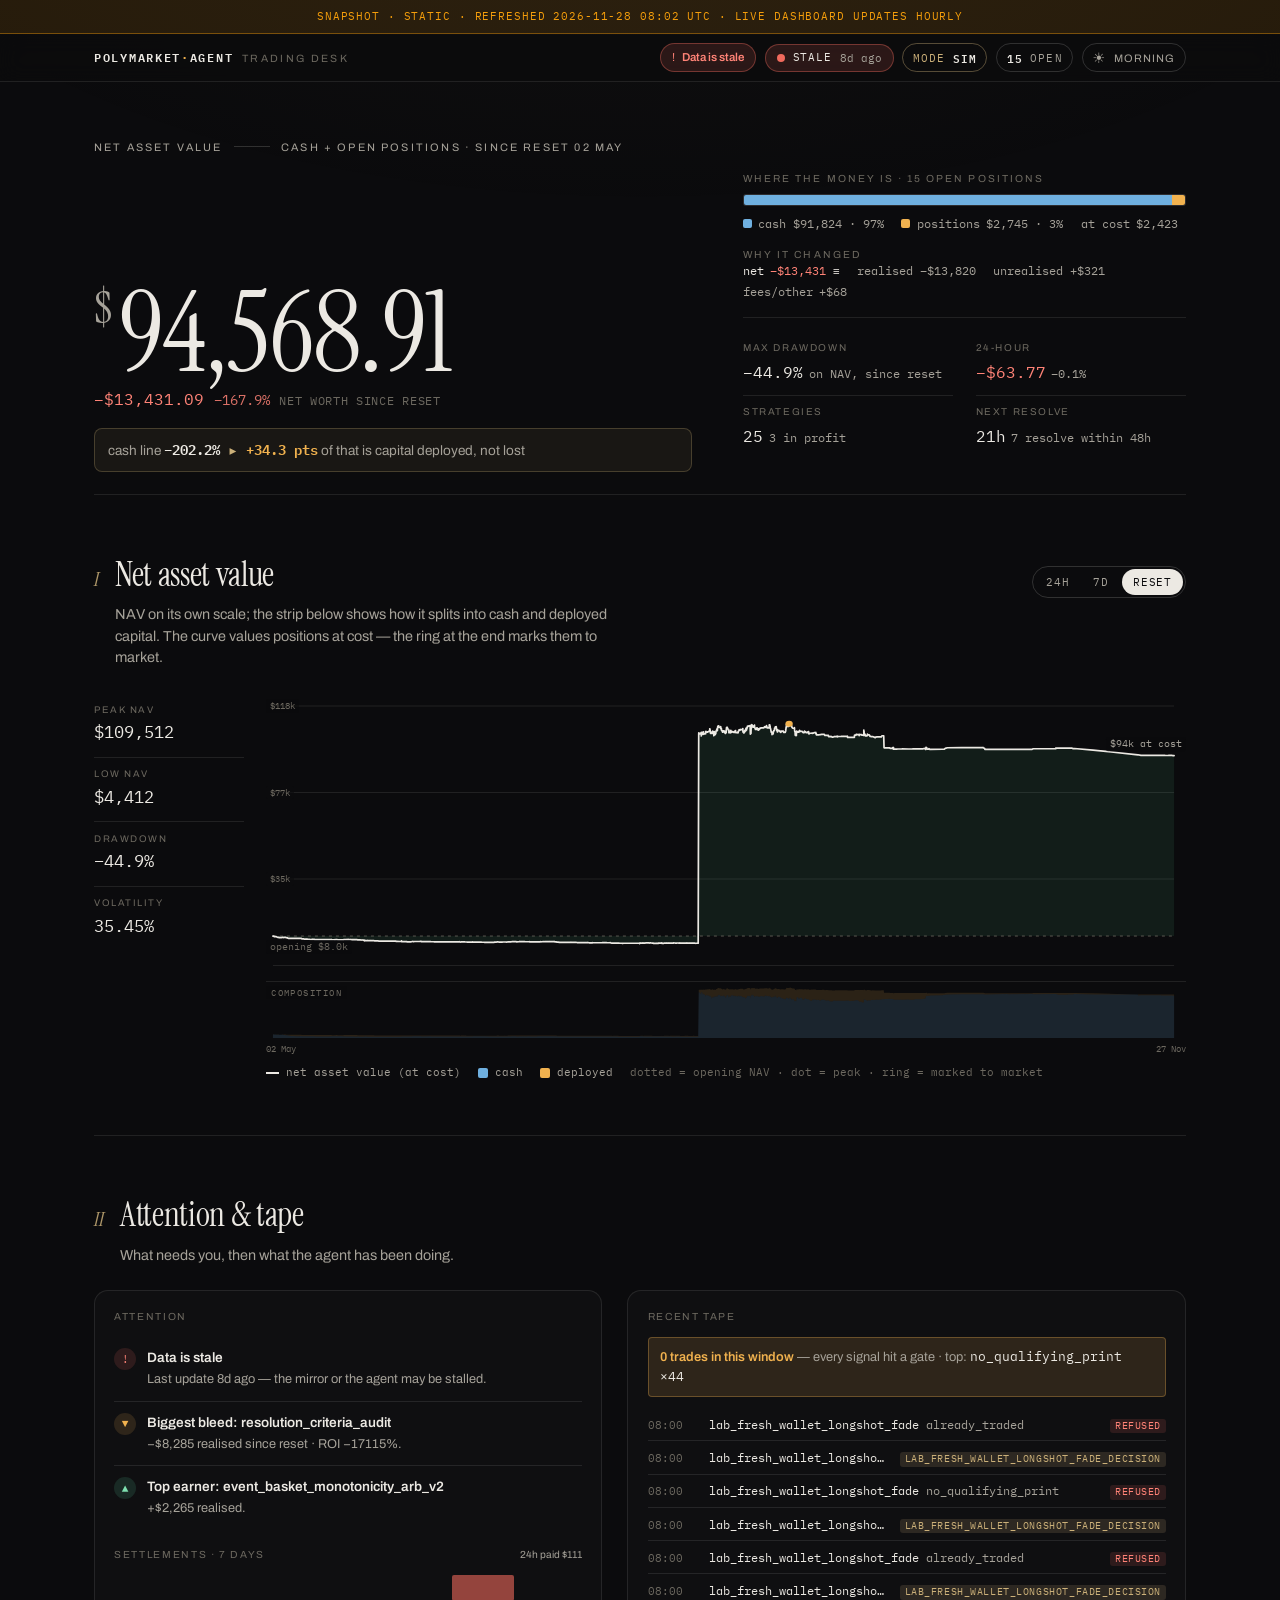
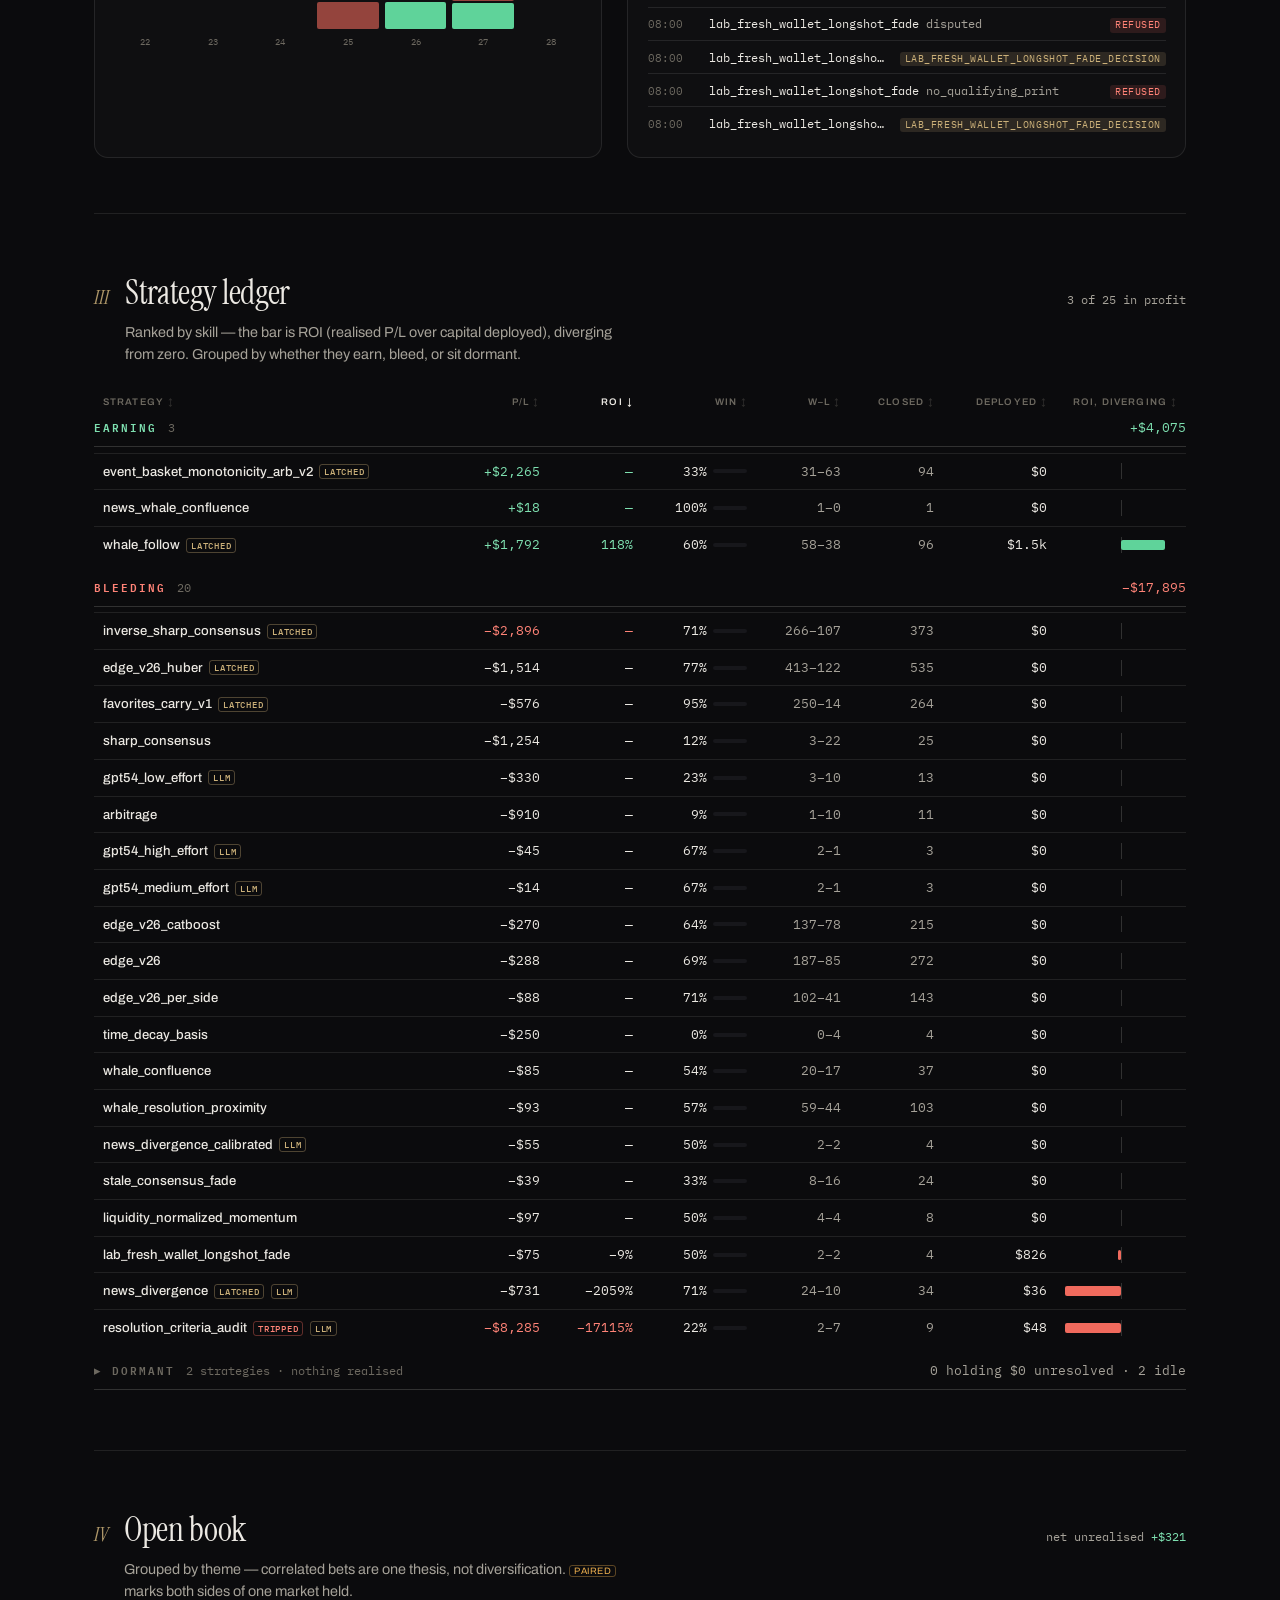
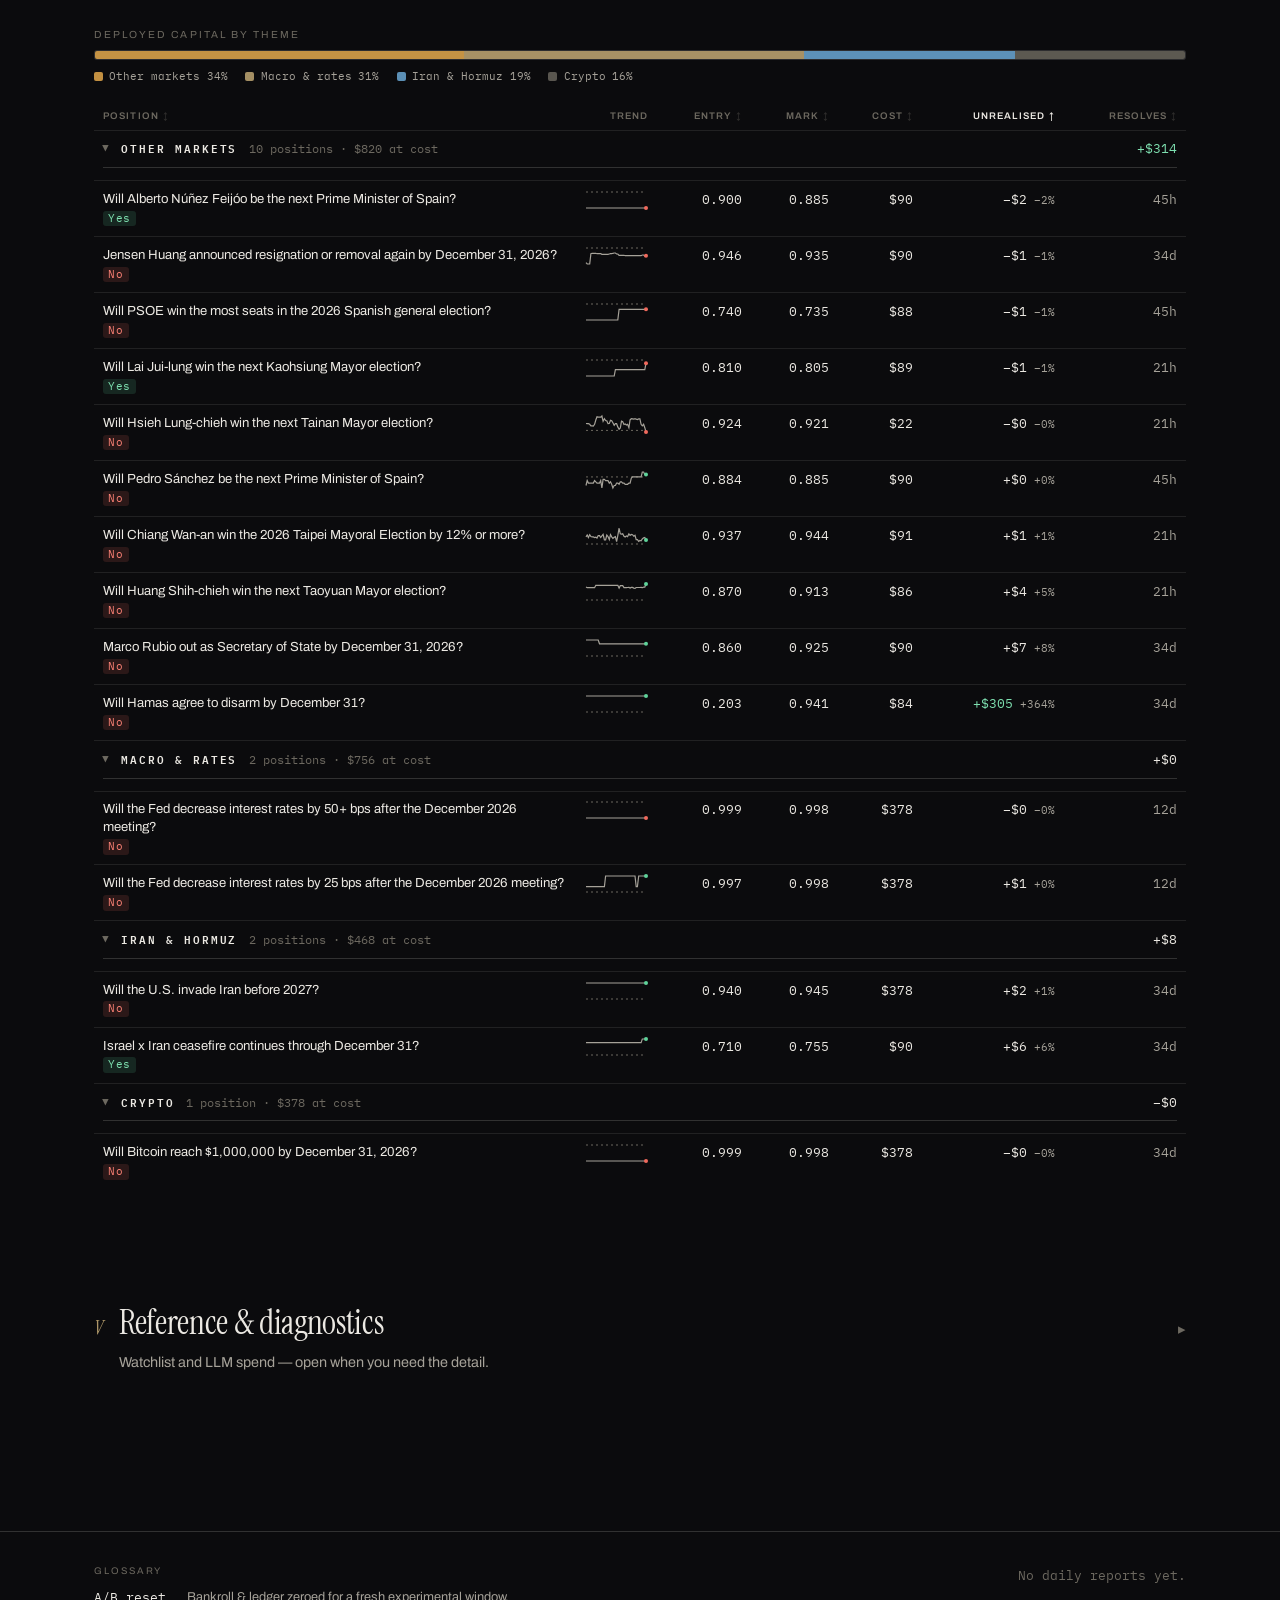
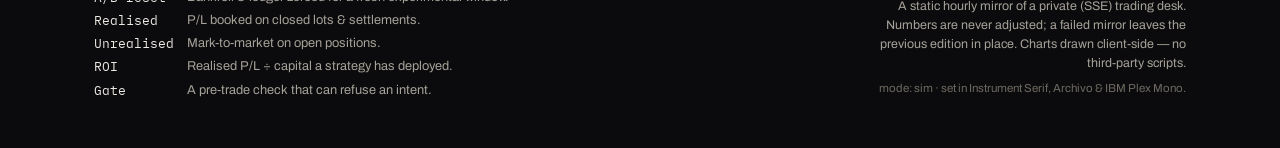
==== commit 19b9e831: "snapshot: 2026-11-28T08:02:03Z" ====
--- a/index.html
+++ b/index.html
@@ -51,7 +51,7 @@
 </head>
 
 <body>
-<div class="snapshot-banner">snapshot · static · refreshed 2026-11-28 07:02 UTC · live dashboard updates hourly</div>
+<div class="snapshot-banner">snapshot · static · refreshed 2026-11-28 08:02 UTC · live dashboard updates hourly</div>
   <a class="skip-link" href="#standings">Skip to standings</a>
 
   <!-- Renderer hydrates #app from #bootstrap-data. A quiet boot mark paints
@@ -93,7 +93,7 @@
   </footer>
 
   
-  <script id="bootstrap-data" type="application/json">{"bankroll": {"ab_reset_iso": "2026-05-02T16:12:14.034322+00:00", "as_of_iso": "2026-11-27T20:48:20.720196+00:00", "capital_flows_since_reset_usd": 100000.0, "capital_flows_window_usd": 0, "cash_now_usd": 91824.37477484971, "current_usd": 91824.37477484971, "delta_24h_pct": -0.28248179247181787, "delta_24h_usd": -260.12193690000277, "delta_since_reset_pct": -202.1953153143786, "delta_since_reset_usd": -16175.625225150288, "deployed_cost_usd": 2423.1168863000003, "fees_other_usd": 67.97506974172575, "is_empty": false, "nav_at_cost_usd": 94247.49166114972, "nav_delta_24h_pct": -0.06761463698296633, "nav_delta_24h_usd": -63.768215999996755, "nav_delta_since_reset_pct": -167.9155988881286, "nav_delta_since_reset_usd": -13433.24791105029, "nav_usd": 94566.75208894971, "other_adjustments_usd": -2674.4022443582726, "points_24h": [{"balance_usd": 91997.25877574971, "deployed_usd": 2314.0011014, "nav_usd": 94311.25987714971, "ts": "2026-11-27T10:17:31.484214+00:00"}, {"balance_usd": 91911.0547692497, "deployed_usd": 2312.9671719000003, "nav_usd": 94224.02194114971, "ts": "2026-11-27T14:18:01.809497+00:00"}, {"balance_usd": 91823.33288924971, "deployed_usd": 2400.6890519000003, "nav_usd": 94224.02194114971, "ts": "2026-11-27T16:23:20.342249+00:00"}, {"balance_usd": 91735.08714924971, "deployed_usd": 2488.9347919, "nav_usd": 94224.02194114971, "ts": "2026-11-27T19:38:22.340220+00:00"}, {"balance_usd": 91846.27874924972, "deployed_usd": 2401.2129119, "nav_usd": 94247.49166114972, "ts": "2026-11-27T20:17:56.836998+00:00"}, {"balance_usd": 91824.37477484971, "deployed_usd": 2423.1168863000003, "nav_usd": 94247.49166114972, "ts": "2026-11-27T20:48:20.720196+00:00"}], "points_7d": [{"balance_usd": 92635.40507434972, "deployed_usd": 1686.7693578000003, "nav_usd": 94322.17443214972, "ts": "2026-11-24T19:25:41.189028+00:00"}, {"balance_usd": 92545.30763634972, "deployed_usd": 1776.8667958000003, "nav_usd": 94322.17443214972, "ts": "2026-11-24T19:36:02.264809+00:00"}, {"balance_usd": 92455.32739794972, "deployed_usd": 1866.8470342000003, "nav_usd": 94322.17443214972, "ts": "2026-11-24T22:15:52.935973+00:00"}, {"balance_usd": 92423.27623594971, "deployed_usd": 1898.8981962000003, "nav_usd": 94322.17443214971, "ts": "2026-11-25T17:25:45.379078+00:00"}, {"balance_usd": 92333.62041034971, "deployed_usd": 1956.5028598000004, "nav_usd": 94290.12327014972, "ts": "2026-11-25T20:36:09.586610+00:00"}, {"balance_usd": 92243.51171734971, "deployed_usd": 2046.6115528000003, "nav_usd": 94290.1232701497, "ts": "2026-11-26T12:11:00.580088+00:00"}, {"balance_usd": 92354.75701734971, "deployed_usd": 1956.5028598000004, "nav_usd": 94311.25987714971, "ts": "2026-11-26T14:01:12.843524+00:00"}, {"balance_usd": 92265.7006763497, "deployed_usd": 2045.5592008000003, "nav_usd": 94311.2598771497, "ts": "2026-11-26T21:41:07.367204+00:00"}, {"balance_usd": 92175.44075634971, "deployed_usd": 2135.8191208000003, "nav_usd": 94311.25987714971, "ts": "2026-11-27T04:05:51.936163+00:00"}, {"balance_usd": 92084.49671174971, "deployed_usd": 2226.7631654, "nav_usd": 94311.25987714971, "ts": "2026-11-27T05:50:50.114832+00:00"}, {"balance_usd": 91997.25877574971, "deployed_usd": 2314.0011014, "nav_usd": 94311.25987714971, "ts": "2026-11-27T10:17:31.484214+00:00"}, {"balance_usd": 91911.0547692497, "deployed_usd": 2312.9671719000003, "nav_usd": 94224.02194114971, "ts": "2026-11-27T14:18:01.809497+00:00"}, {"balance_usd": 91823.33288924971, "deployed_usd": 2400.6890519000003, "nav_usd": 94224.02194114971, "ts": "2026-11-27T16:23:20.342249+00:00"}, {"balance_usd": 91735.08714924971, "deployed_usd": 2488.9347919, "nav_usd": 94224.02194114971, "ts": "2026-11-27T19:38:22.340220+00:00"}, {"balance_usd": 91846.27874924972, "deployed_usd": 2401.2129119, "nav_usd": 94247.49166114972, "ts": "2026-11-27T20:17:56.836998+00:00"}, {"balance_usd": 91824.37477484971, "deployed_usd": 2423.1168863000003, "nav_usd": 94247.49166114972, "ts": "2026-11-27T20:48:20.720196+00:00"}], "points_since_reset": [{"balance_usd": 8000.0, "deployed_usd": 0.0, "nav_usd": 8000.0, "ts": "2026-05-02T16:12:14.034322+00:00"}, {"balance_usd": 7911.68, "deployed_usd": 88.32000000000001, "nav_usd": 8000.0, "ts": "2026-05-02T16:12:15.247001+00:00"}, {"balance_usd": 7909.4400000000005, "deployed_usd": 90.56, "nav_usd": 8000.000000000001, "ts": "2026-05-02T16:12:15.271151+00:00"}, {"balance_usd": 7877.440032, "deployed_usd": 122.559968, "nav_usd": 8000.0, "ts": "2026-05-02T16:12:16.245087+00:00"}, {"balance_usd": 7830.8318420000005, "deployed_usd": 169.16815800000003, "nav_usd": 8000.000000000001, "ts": "2026-05-02T16:50:40.566832+00:00"}, {"balance_usd": 7799.508522, "deployed_usd": 200.49147800000003, "nav_usd": 8000.0, "ts": "2026-05-02T17:20:20.948994+00:00"}, {"balance_usd": 7768.310482, "deployed_usd": 231.68951800000002, "nav_usd": 8000.0, "ts": "2026-05-02T18:30:36.790223+00:00"}, {"balance_usd": 7810.088218, "deployed_usd": 199.68955000000003, "nav_usd": 8009.777768, "ts": "2026-05-02T18:45:17.440100+00:00"}, {"balance_usd": 7778.847827, "deployed_usd": 230.92994100000004, "nav_usd": 8009.777768, "ts": "2026-05-02T19:40:19.671425+00:00"}, {"balance_usd": 7747.732435, "deployed_usd": 262.045333, "nav_usd": 8009.777768, "ts": "2026-05-02T20:02:53.090559+00:00"}, {"balance_usd": 7716.6170409999995, "deployed_usd": 293.160727, "nav_usd": 8009.777768, "ts": "2026-05-02T20:02:53.114851+00:00"}, {"balance_usd": 7749.917237999999, "deployed_usd": 259.680336, "nav_usd": 8009.597573999999, "ts": "2026-05-02T20:30:37.237796+00:00"}, {"balance_usd": 7693.342838999999, "deployed_usd": 316.254735, "nav_usd": 8009.597573999999, "ts": "2026-05-02T20:40:38.297660+00:00"}, {"balance_usd": 7662.569448999999, "deployed_usd": 180.77661500000002, "nav_usd": 7843.3460639999985, "ts": "2026-05-02T23:30:37.941155+00:00"}, {"balance_usd": 7631.919129999998, "deployed_usd": 123.65449500000001, "nav_usd": 7755.573624999998, "ts": "2026-05-02T23:55:18.844862+00:00"}, {"balance_usd": 7662.5387679999985, "deployed_usd": 93.00417600000002, "nav_usd": 7755.542943999999, "ts": "2026-05-03T00:00:37.053996+00:00"}, {"balance_usd": 7655.306767999999, "deployed_usd": 100.23617600000001, "nav_usd": 7755.542943999999, "ts": "2026-05-03T00:20:36.036445+00:00"}, {"balance_usd": 7600.954066999999, "deployed_usd": 154.58887700000002, "nav_usd": 7755.542943999999, "ts": "2026-05-03T00:30:57.004492+00:00"}, {"balance_usd": 7555.348338999998, "deployed_usd": 192.962605, "nav_usd": 7748.310943999998, "ts": "2026-05-03T02:25:18.401003+00:00"}, {"balance_usd": 7525.142230499999, "deployed_usd": 146.78959550000002, "nav_usd": 7671.931825999999, "ts": "2026-05-03T06:00:37.132297+00:00"}, {"balance_usd": 7465.142230499999, "deployed_usd": 206.78959550000002, "nav_usd": 7671.931825999999, "ts": "2026-05-03T09:40:17.830467+00:00"}, {"balance_usd": 7452.700326799999, "deployed_usd": 219.23149920000003, "nav_usd": 7671.931825999999, "ts": "2026-05-03T10:25:18.888209+00:00"}, {"balance_usd": 7440.279159599999, "deployed_usd": 231.65266640000002, "nav_usd": 7671.931825999999, "ts": "2026-05-03T10:35:21.279427+00:00"}, {"balance_usd": 7350.995811599999, "deployed_usd": 320.93601440000003, "nav_usd": 7671.931825999999, "ts": "2026-05-03T11:05:17.829530+00:00"}, {"balance_usd": 7262.783852599999, "deployed_usd": 409.1479734, "nav_usd": 7671.931825999999, "ts": "2026-05-03T11:20:17.767136+00:00"}, {"balance_usd": 7204.681580599999, "deployed_usd": 293.1038265, "nav_usd": 7497.785407099998, "ts": "2026-05-03T15:30:35.443744+00:00"}, {"balance_usd": 7194.569740599999, "deployed_usd": 215.00370750000002, "nav_usd": 7409.573448099999, "ts": "2026-05-03T18:35:21.399754+00:00"}, {"balance_usd": 7193.368960599999, "deployed_usd": 216.20448750000003, "nav_usd": 7409.573448099999, "ts": "2026-05-03T18:35:21.435787+00:00"}, {"balance_usd": 7184.377252599999, "deployed_usd": 225.19619550000002, "nav_usd": 7409.573448099999, "ts": "2026-05-03T18:40:21.447719+00:00"}, {"balance_usd": 7183.1783577999995, "deployed_usd": 226.39509030000002, "nav_usd": 7409.5734481, "ts": "2026-05-03T18:40:21.473544+00:00"}, {"balance_usd": 7109.2942378, "deployed_usd": 242.17693830000002, "nav_usd": 7351.4711761, "ts": "2026-05-03T18:45:28.371717+00:00"}, {"balance_usd": 7116.6337378, "deployed_usd": 235.40985453580416, "nav_usd": 7352.043592335804, "ts": "2026-05-03T19:20:22.686392+00:00"}, {"balance_usd": 7103.2900498, "deployed_usd": 248.75354253580414, "nav_usd": 7352.043592335804, "ts": "2026-05-03T19:40:23.760647+00:00"}, {"balance_usd": 7098.2955448, "deployed_usd": 253.74804753580415, "nav_usd": 7352.0435923358045, "ts": "2026-05-03T19:50:29.152704+00:00"}, {"balance_usd": 7086.8466808, "deployed_usd": 265.19691153580413, "nav_usd": 7352.0435923358045, "ts": "2026-05-03T20:01:31.073926+00:00"}, {"balance_usd": 7074.6661608, "deployed_usd": 277.37743153580413, "nav_usd": 7352.0435923358045, "ts": "2026-05-03T20:10:17.501506+00:00"}, {"balance_usd": 7067.5914948, "deployed_usd": 284.4520975358041, "nav_usd": 7352.043592335804, "ts": "2026-05-03T20:20:17.722202+00:00"}, {"balance_usd": 6982.7803988, "deployed_usd": 369.26319353580413, "nav_usd": 7352.043592335804, "ts": "2026-05-03T20:40:18.024384+00:00"}, {"balance_usd": 6898.9870408, "deployed_usd": 450.6568767358042, "nav_usd": 7349.643917535804, "ts": "2026-05-03T22:15:17.660735+00:00"}, {"balance_usd": 6816.1991928, "deployed_usd": 533.4447247358041, "nav_usd": 7349.643917535804, "ts": "2026-05-03T22:25:17.681119+00:00"}, {"balance_usd": 7065.6435928, "deployed_usd": 313.3708015, "nav_usd": 7379.0143943, "ts": "2026-05-04T00:07:07.794915+00:00"}, {"balance_usd": 7037.3810168, "deployed_usd": 310.5179835, "nav_usd": 7347.8990003, "ts": "2026-05-04T01:05:18.733642+00:00"}, {"balance_usd": 7009.2314954, "deployed_usd": 223.75875489999999, "nav_usd": 7232.9902503, "ts": "2026-05-04T03:31:03.563904+00:00"}, {"balance_usd": 6997.2314954, "deployed_usd": 235.75875489999999, "nav_usd": 7232.9902503, "ts": "2026-05-04T10:35:17.643877+00:00"}, {"balance_usd": 6993.822995400001, "deployed_usd": 239.1672549, "nav_usd": 7232.990250300001, "ts": "2026-05-04T11:20:41.089412+00:00"}, {"balance_usd": 6909.897125400001, "deployed_usd": 323.09312489999996, "nav_usd": 7232.9902503, "ts": "2026-05-04T15:05:17.928095+00:00"}, {"balance_usd": 7149.685325400001, "deployed_usd": 223.75875489999999, "nav_usd": 7373.444080300001, "ts": "2026-05-04T21:46:57.459552+00:00"}, {"balance_usd": 7063.8890974000005, "deployed_usd": 309.5549829, "nav_usd": 7373.444080300001, "ts": "2026-05-04T22:05:19.844795+00:00"}, {"balance_usd": 7008.0201624, "deployed_usd": 365.4239179, "nav_usd": 7373.4440803, "ts": "2026-05-04T22:45:17.455881+00:00"}, {"balance_usd": 6923.9239224, "deployed_usd": 449.5201579, "nav_usd": 7373.444080300001, "ts": "2026-05-05T00:10:19.157448+00:00"}, {"balance_usd": 6840.8368224000005, "deployed_usd": 532.6072579, "nav_usd": 7373.444080300001, "ts": "2026-05-05T00:20:22.284588+00:00"}, {"balance_usd": 6792.1616474, "deployed_usd": 581.2824329, "nav_usd": 7373.4440803, "ts": "2026-05-05T01:32:24.713270+00:00"}, {"balance_usd": 6710.6557076, "deployed_usd": 522.8231977, "nav_usd": 7233.4789053, "ts": "2026-05-05T04:00:41.922297+00:00"}, {"balance_usd": 6887.2968076, "deployed_usd": 494.56062170000007, "nav_usd": 7381.8574293, "ts": "2026-05-05T05:03:42.818650+00:00"}, {"balance_usd": 6879.8510796, "deployed_usd": 502.00634970000004, "nav_usd": 7381.8574293, "ts": "2026-05-05T05:09:15.143384+00:00"}, {"balance_usd": 6878.9009196, "deployed_usd": 502.9565097, "nav_usd": 7381.8574293, "ts": "2026-05-05T05:09:15.165646+00:00"}, {"balance_usd": 6872.0136228, "deployed_usd": 509.8438065, "nav_usd": 7381.8574293, "ts": "2026-05-05T05:09:15.248920+00:00"}, {"balance_usd": 6865.6926628, "deployed_usd": 516.1647665, "nav_usd": 7381.8574293, "ts": "2026-05-05T05:09:15.261729+00:00"}, {"balance_usd": 6858.8053928, "deployed_usd": 523.0520365, "nav_usd": 7381.8574293, "ts": "2026-05-05T05:09:15.275018+00:00"}, {"balance_usd": 6831.2709079999995, "deployed_usd": 550.5865213, "nav_usd": 7381.857429299999, "ts": "2026-05-05T05:09:16.180678+00:00"}, {"balance_usd": 6824.0703809, "deployed_usd": 557.7870484, "nav_usd": 7381.8574293, "ts": "2026-05-05T05:15:44.467278+00:00"}, {"balance_usd": 6819.2639008999995, "deployed_usd": 562.5935284, "nav_usd": 7381.857429299999, "ts": "2026-05-05T05:15:44.490913+00:00"}, {"balance_usd": 6812.1356177, "deployed_usd": 569.7218116, "nav_usd": 7381.8574293, "ts": "2026-05-05T05:15:44.503155+00:00"}, {"balance_usd": 6805.3043473, "deployed_usd": 576.553082, "nav_usd": 7381.8574293, "ts": "2026-05-05T05:15:44.528704+00:00"}, {"balance_usd": 6798.583245299999, "deployed_usd": 583.2741840000001, "nav_usd": 7381.857429299999, "ts": "2026-05-05T05:15:44.542027+00:00"}, {"balance_usd": 6793.759545299999, "deployed_usd": 588.097884, "nav_usd": 7381.857429299999, "ts": "2026-05-05T05:25:17.849094+00:00"}, {"balance_usd": 6786.665370899999, "deployed_usd": 595.1920584000001, "nav_usd": 7381.857429299999, "ts": "2026-05-05T05:25:17.869255+00:00"}, {"balance_usd": 6781.425210899999, "deployed_usd": 600.4322184000001, "nav_usd": 7381.857429299999, "ts": "2026-05-05T05:25:17.882444+00:00"}, {"balance_usd": 6776.258410899999, "deployed_usd": 605.5990184000001, "nav_usd": 7381.857429299999, "ts": "2026-05-05T05:25:17.901505+00:00"}, {"balance_usd": 6769.459838899999, "deployed_usd": 612.3975904, "nav_usd": 7381.857429299999, "ts": "2026-05-05T05:25:17.921796+00:00"}, {"balance_usd": 6765.293038899999, "deployed_usd": 616.5643904, "nav_usd": 7381.857429299999, "ts": "2026-05-05T05:30:59.672116+00:00"}, {"balance_usd": 6758.5235797, "deployed_usd": 623.3338495999999, "nav_usd": 7381.857429299999, "ts": "2026-05-05T05:30:59.696373+00:00"}, {"balance_usd": 6753.283419699999, "deployed_usd": 628.5740095999998, "nav_usd": 7381.857429299999, "ts": "2026-05-05T05:30:59.710414+00:00"}, {"balance_usd": 6746.3403837, "deployed_usd": 635.5170455999998, "nav_usd": 7381.857429299999, "ts": "2026-05-05T05:30:59.724083+00:00"}, {"balance_usd": 6739.5709087, "deployed_usd": 642.2865205999999, "nav_usd": 7381.857429299999, "ts": "2026-05-05T05:30:59.759922+00:00"}, {"balance_usd": 6732.4766247, "deployed_usd": 649.3808045999999, "nav_usd": 7381.8574293, "ts": "2026-05-05T05:40:18.776572+00:00"}, {"balance_usd": 6725.4440294999995, "deployed_usd": 656.4133998, "nav_usd": 7381.857429299999, "ts": "2026-05-05T05:40:18.798223+00:00"}, {"balance_usd": 6722.4940295, "deployed_usd": 659.3633998, "nav_usd": 7381.8574293, "ts": "2026-05-05T05:40:18.811618+00:00"}, {"balance_usd": 6715.5816495, "deployed_usd": 666.2757798, "nav_usd": 7381.8574293, "ts": "2026-05-05T05:40:18.852918+00:00"}, {"balance_usd": 6708.8420645, "deployed_usd": 673.0153648, "nav_usd": 7381.8574293, "ts": "2026-05-05T05:40:18.867139+00:00"}, {"balance_usd": 6701.7801245, "deployed_usd": 680.0773048000001, "nav_usd": 7381.8574293, "ts": "2026-05-05T05:45:19.125862+00:00"}, {"balance_usd": 6694.7795933, "deployed_usd": 687.077836, "nav_usd": 7381.8574293, "ts": "2026-05-05T05:45:19.146889+00:00"}, {"balance_usd": 6691.0231133, "deployed_usd": 690.8343160000001, "nav_usd": 7381.8574293, "ts": "2026-05-05T05:45:19.160508+00:00"}, {"balance_usd": 6684.1422493, "deployed_usd": 697.7151800000001, "nav_usd": 7381.8574293, "ts": "2026-05-05T05:45:19.173557+00:00"}, {"balance_usd": 6677.4334083, "deployed_usd": 704.4240210000002, "nav_usd": 7381.8574293, "ts": "2026-05-05T05:45:19.196369+00:00"}, {"balance_usd": 6670.7559763, "deployed_usd": 711.1014530000001, "nav_usd": 7381.8574293, "ts": "2026-05-05T05:50:21.117377+00:00"}, {"balance_usd": 6663.7882195, "deployed_usd": 718.0692098000002, "nav_usd": 7381.8574293, "ts": "2026-05-05T05:50:21.140552+00:00"}, {"balance_usd": 6655.2029476, "deployed_usd": 726.6544817000001, "nav_usd": 7381.8574293, "ts": "2026-05-05T05:50:21.153746+00:00"}, {"balance_usd": 6648.3542996, "deployed_usd": 733.5031297, "nav_usd": 7381.8574293, "ts": "2026-05-05T05:50:21.167181+00:00"}, {"balance_usd": 6641.676873599999, "deployed_usd": 740.1805557, "nav_usd": 7381.857429299999, "ts": "2026-05-05T05:50:21.182481+00:00"}, {"balance_usd": 6635.035197599999, "deployed_usd": 746.8222317000001, "nav_usd": 7381.857429299999, "ts": "2026-05-05T06:00:51.461586+00:00"}, {"balance_usd": 6628.393521599999, "deployed_usd": 753.4639077, "nav_usd": 7381.857429299999, "ts": "2026-05-05T06:00:51.482622+00:00"}, {"balance_usd": 6621.751844699999, "deployed_usd": 760.1055846, "nav_usd": 7381.857429299999, "ts": "2026-05-05T06:00:51.496309+00:00"}, {"balance_usd": 6614.939868699999, "deployed_usd": 766.9175606000001, "nav_usd": 7381.857429299999, "ts": "2026-05-05T06:00:51.510199+00:00"}, {"balance_usd": 6608.187473699999, "deployed_usd": 773.6699556000001, "nav_usd": 7381.857429299999, "ts": "2026-05-05T06:00:51.527701+00:00"}, {"balance_usd": 6607.758203699999, "deployed_usd": 774.0992256000001, "nav_usd": 7381.857429299999, "ts": "2026-05-05T06:10:17.642530+00:00"}, {"balance_usd": 6600.8627037, "deployed_usd": 780.9947256, "nav_usd": 7381.8574293, "ts": "2026-05-05T06:10:17.666715+00:00"}, {"balance_usd": 6593.428493099999, "deployed_usd": 788.4289362000001, "nav_usd": 7381.857429299999, "ts": "2026-05-05T06:10:17.681897+00:00"}, {"balance_usd": 6586.6508650999995, "deployed_usd": 795.2065642, "nav_usd": 7381.857429299999, "ts": "2026-05-05T06:10:17.697585+00:00"}, {"balance_usd": 6580.042674099999, "deployed_usd": 801.8147552, "nav_usd": 7381.857429299999, "ts": "2026-05-05T06:10:17.714100+00:00"}, {"balance_usd": 6579.602934099999, "deployed_usd": 802.2544952000001, "nav_usd": 7381.857429299999, "ts": "2026-05-05T06:15:18.023853+00:00"}, {"balance_usd": 6572.736802899999, "deployed_usd": 809.1206264000001, "nav_usd": 7381.857429299999, "ts": "2026-05-05T06:15:18.046156+00:00"}, {"balance_usd": 6565.3342551999995, "deployed_usd": 816.5231741000001, "nav_usd": 7381.857429299999, "ts": "2026-05-05T06:15:18.057422+00:00"}, {"balance_usd": 6558.754214199999, "deployed_usd": 823.1032151000002, "nav_usd": 7381.857429299999, "ts": "2026-05-05T06:15:18.072283+00:00"}, {"balance_usd": 6552.064527199999, "deployed_usd": 829.7929021000001, "nav_usd": 7381.857429299999, "ts": "2026-05-05T06:15:18.087132+00:00"}, {"balance_usd": 6545.0210584, "deployed_usd": 836.8363709, "nav_usd": 7381.8574293, "ts": "2026-05-05T06:25:17.893780+00:00"}, {"balance_usd": 6538.1959909, "deployed_usd": 843.6614384, "nav_usd": 7381.8574293, "ts": "2026-05-05T06:25:17.915606+00:00"}, {"balance_usd": 6530.824917999999, "deployed_usd": 851.0325112999999, "nav_usd": 7381.857429299999, "ts": "2026-05-05T06:25:17.933208+00:00"}, {"balance_usd": 6524.4408533999995, "deployed_usd": 857.4165758999999, "nav_usd": 7381.857429299999, "ts": "2026-05-05T06:25:17.945844+00:00"}, {"balance_usd": 6517.779592399999, "deployed_usd": 864.0778369, "nav_usd": 7381.857429299999, "ts": "2026-05-05T06:25:17.960714+00:00"}, {"balance_usd": 6517.318912399999, "deployed_usd": 864.5385169000001, "nav_usd": 7381.857429299999, "ts": "2026-05-05T06:30:55.312623+00:00"}, {"balance_usd": 6510.318335599999, "deployed_usd": 871.5390937000002, "nav_usd": 7381.857429299999, "ts": "2026-05-05T06:30:55.337867+00:00"}, {"balance_usd": 6503.800556299999, "deployed_usd": 878.056873, "nav_usd": 7381.857429299998, "ts": "2026-05-05T06:30:55.354496+00:00"}, {"balance_usd": 6497.458933099999, "deployed_usd": 884.3984962, "nav_usd": 7381.857429299998, "ts": "2026-05-05T06:30:55.373997+00:00"}, {"balance_usd": 6490.941144099998, "deployed_usd": 890.9162852, "nav_usd": 7381.857429299998, "ts": "2026-05-05T06:30:55.392850+00:00"}, {"balance_usd": 6480.122908899998, "deployed_usd": 901.7345204, "nav_usd": 7381.857429299998, "ts": "2026-05-05T06:45:17.721289+00:00"}, {"balance_usd": 6469.304673699998, "deployed_usd": 912.5527556, "nav_usd": 7381.857429299997, "ts": "2026-05-05T06:45:17.745800+00:00"}, {"balance_usd": 6458.522499199998, "deployed_usd": 923.3349301, "nav_usd": 7381.857429299997, "ts": "2026-05-05T06:50:18.251103+00:00"}, {"balance_usd": 6447.7403246999975, "deployed_usd": 934.1171046, "nav_usd": 7381.857429299997, "ts": "2026-05-05T06:50:18.279439+00:00"}, {"balance_usd": 6436.994090799997, "deployed_usd": 944.8633384999999, "nav_usd": 7381.857429299997, "ts": "2026-05-05T06:55:18.442815+00:00"}, {"balance_usd": 6426.247856899997, "deployed_usd": 955.6095723999999, "nav_usd": 7381.8574292999965, "ts": "2026-05-05T06:55:18.455942+00:00"}, {"balance_usd": 6415.537443799997, "deployed_usd": 966.3199854999999, "nav_usd": 7381.857429299997, "ts": "2026-05-05T07:00:59.931394+00:00"}, {"balance_usd": 6404.8270306999975, "deployed_usd": 977.0303985999999, "nav_usd": 7381.857429299997, "ts": "2026-05-05T07:00:59.965711+00:00"}, {"balance_usd": 6394.152318999997, "deployed_usd": 987.7051102999999, "nav_usd": 7381.8574292999965, "ts": "2026-05-05T07:10:19.011861+00:00"}, {"balance_usd": 6383.477607299997, "deployed_usd": 998.3798219999999, "nav_usd": 7381.8574292999965, "ts": "2026-05-05T07:10:19.038172+00:00"}, {"balance_usd": 6372.838477999997, "deployed_usd": 1009.0189512999999, "nav_usd": 7381.8574292999965, "ts": "2026-05-05T07:20:19.036407+00:00"}, {"balance_usd": 6362.199348699997, "deployed_usd": 1019.6580806, "nav_usd": 7381.857429299997, "ts": "2026-05-05T07:20:19.073844+00:00"}, {"balance_usd": 6354.2465994999975, "deployed_usd": 1027.6108298, "nav_usd": 7381.857429299997, "ts": "2026-05-05T07:45:20.242684+00:00"}, {"balance_usd": 6346.293850299998, "deployed_usd": 1035.563579, "nav_usd": 7381.857429299997, "ts": "2026-05-05T07:45:20.267854+00:00"}, {"balance_usd": 6338.360982999998, "deployed_usd": 1043.4964463, "nav_usd": 7381.857429299997, "ts": "2026-05-05T07:55:22.411294+00:00"}, {"balance_usd": 6330.428115699998, "deployed_usd": 1051.4293136, "nav_usd": 7381.857429299997, "ts": "2026-05-05T07:55:22.427171+00:00"}, {"balance_usd": 6322.515080599997, "deployed_usd": 1059.3423487, "nav_usd": 7381.857429299997, "ts": "2026-05-05T08:06:43.916369+00:00"}, {"balance_usd": 6314.602045499997, "deployed_usd": 1067.2553838, "nav_usd": 7381.8574292999965, "ts": "2026-05-05T08:06:43.935353+00:00"}, {"balance_usd": 6253.350393499997, "deployed_usd": 1128.5070357999998, "nav_usd": 7381.8574292999965, "ts": "2026-05-05T11:31:10.001527+00:00"}, {"balance_usd": 6199.571577499997, "deployed_usd": 1182.2858517999998, "nav_usd": 7381.8574292999965, "ts": "2026-05-05T12:12:13.619341+00:00"}, {"balance_usd": 6194.487928499997, "deployed_usd": 1187.3695007999997, "nav_usd": 7381.8574292999965, "ts": "2026-05-05T14:01:17.660801+00:00"}, {"balance_usd": 6120.154066499997, "deployed_usd": 1261.7033627999997, "nav_usd": 7381.8574292999965, "ts": "2026-05-05T14:45:18.551357+00:00"}, {"balance_usd": 6114.033910399997, "deployed_usd": 1086.4007713, "nav_usd": 7200.434681699997, "ts": "2026-05-05T18:50:18.801857+00:00"}, {"balance_usd": 6107.913756799997, "deployed_usd": 1092.5209249, "nav_usd": 7200.434681699997, "ts": "2026-05-05T18:50:18.827102+00:00"}, {"balance_usd": 6101.689896799997, "deployed_usd": 1098.7447848999998, "nav_usd": 7200.434681699997, "ts": "2026-05-05T18:50:18.841830+00:00"}, {"balance_usd": 6098.480976799997, "deployed_usd": 1101.9537048999998, "nav_usd": 7200.434681699997, "ts": "2026-05-05T18:50:18.859170+00:00"}, {"balance_usd": 6092.360823799997, "deployed_usd": 1108.0738579, "nav_usd": 7200.434681699997, "ts": "2026-05-05T18:50:18.877752+00:00"}, {"balance_usd": 6086.417055799997, "deployed_usd": 1114.0176258999998, "nav_usd": 7200.434681699997, "ts": "2026-05-05T19:05:18.778291+00:00"}, {"balance_usd": 6079.770843799997, "deployed_usd": 1120.6638378999999, "nav_usd": 7200.434681699997, "ts": "2026-05-05T19:05:18.802445+00:00"}, {"balance_usd": 6073.575243799997, "deployed_usd": 1126.8594378999999, "nav_usd": 7200.434681699997, "ts": "2026-05-05T19:05:18.818926+00:00"}, {"balance_usd": 6067.298265799997, "deployed_usd": 1133.1364159, "nav_usd": 7200.434681699997, "ts": "2026-05-05T19:05:18.837146+00:00"}, {"balance_usd": 6061.205904199997, "deployed_usd": 1139.2287775, "nav_usd": 7200.434681699997, "ts": "2026-05-05T19:05:18.853538+00:00"}, {"balance_usd": 6055.144700199998, "deployed_usd": 1145.2899814999998, "nav_usd": 7200.434681699998, "ts": "2026-05-05T19:15:19.246153+00:00"}, {"balance_usd": 6048.532475799998, "deployed_usd": 1151.9022059, "nav_usd": 7200.434681699998, "ts": "2026-05-05T19:15:19.269978+00:00"}, {"balance_usd": 6042.368555799998, "deployed_usd": 1158.0661258999999, "nav_usd": 7200.434681699998, "ts": "2026-05-05T19:15:19.283713+00:00"}, {"balance_usd": 6036.307348599998, "deployed_usd": 1164.1273330999998, "nav_usd": 7200.434681699997, "ts": "2026-05-05T19:15:19.300742+00:00"}, {"balance_usd": 6030.246142799998, "deployed_usd": 1170.1885389, "nav_usd": 7200.434681699998, "ts": "2026-05-05T19:15:19.316462+00:00"}, {"balance_usd": 6024.215894799998, "deployed_usd": 1176.2187869, "nav_usd": 7200.434681699998, "ts": "2026-05-05T19:25:19.831403+00:00"}, {"balance_usd": 6018.185648799998, "deployed_usd": 1182.2490329, "nav_usd": 7200.434681699998, "ts": "2026-05-05T19:25:19.859474+00:00"}, {"balance_usd": 6012.1554087999975, "deployed_usd": 1188.2792728999998, "nav_usd": 7200.434681699997, "ts": "2026-05-05T19:25:19.884047+00:00"}, {"balance_usd": 6005.942428999998, "deployed_usd": 1194.4922526999999, "nav_usd": 7200.434681699998, "ts": "2026-05-05T19:25:19.904671+00:00"}, {"balance_usd": 5999.912183999998, "deployed_usd": 1200.5224976999998, "nav_usd": 7200.434681699998, "ts": "2026-05-05T19:25:19.924015+00:00"}, {"balance_usd": 5993.912271999998, "deployed_usd": 1206.5224096999998, "nav_usd": 7200.434681699998, "ts": "2026-05-05T19:30:37.638355+00:00"}, {"balance_usd": 5987.912359599998, "deployed_usd": 1212.5223220999997, "nav_usd": 7200.434681699998, "ts": "2026-05-05T19:30:37.661831+00:00"}, {"balance_usd": 5981.810779599999, "deployed_usd": 1218.6239020999997, "nav_usd": 7200.434681699999, "ts": "2026-05-05T19:30:37.676669+00:00"}, {"balance_usd": 5975.629052599998, "deployed_usd": 1224.8056290999998, "nav_usd": 7200.434681699999, "ts": "2026-05-05T19:30:37.690604+00:00"}, {"balance_usd": 5969.6291391999985, "deployed_usd": 1230.8055424999998, "nav_usd": 7200.434681699999, "ts": "2026-05-05T19:30:37.707256+00:00"}, {"balance_usd": 5963.659509999999, "deployed_usd": 1236.7751716999999, "nav_usd": 7200.434681699999, "ts": "2026-05-05T19:40:17.846187+00:00"}, {"balance_usd": 5957.689881999999, "deployed_usd": 1242.7447997, "nav_usd": 7200.434681699999, "ts": "2026-05-05T19:40:17.871551+00:00"}, {"balance_usd": 5951.7202419999985, "deployed_usd": 1248.7144397, "nav_usd": 7200.434681699999, "ts": "2026-05-05T19:40:17.886596+00:00"}, {"balance_usd": 5945.569713399998, "deployed_usd": 1254.8649682999999, "nav_usd": 7200.434681699999, "ts": "2026-05-05T19:40:17.900832+00:00"}, {"balance_usd": 5939.6000847999985, "deployed_usd": 1260.8345969, "nav_usd": 7200.434681699999, "ts": "2026-05-05T19:40:17.916934+00:00"}, {"balance_usd": 5933.6604843999985, "deployed_usd": 1266.7741973, "nav_usd": 7200.434681699999, "ts": "2026-05-05T19:45:19.441767+00:00"}, {"balance_usd": 5927.720884399999, "deployed_usd": 1272.7137973, "nav_usd": 7200.434681699999, "ts": "2026-05-05T19:45:19.466087+00:00"}, {"balance_usd": 5921.781304399999, "deployed_usd": 1278.6533772999999, "nav_usd": 7200.434681699999, "ts": "2026-05-05T19:45:19.483778+00:00"}, {"balance_usd": 5915.841704999999, "deployed_usd": 1284.5929766999998, "nav_usd": 7200.434681699999, "ts": "2026-05-05T19:45:19.500488+00:00"}, {"balance_usd": 5909.902103799999, "deployed_usd": 1290.5325778999998, "nav_usd": 7200.434681699999, "ts": "2026-05-05T19:45:19.516055+00:00"}, {"balance_usd": 5903.992202199999, "deployed_usd": 1296.4424794999998, "nav_usd": 7200.434681699999, "ts": "2026-05-05T19:50:21.314926+00:00"}, {"balance_usd": 5898.082298199999, "deployed_usd": 1302.3523834999999, "nav_usd": 7200.434681699999, "ts": "2026-05-05T19:50:21.338749+00:00"}, {"balance_usd": 5892.072218199999, "deployed_usd": 1308.3624634999999, "nav_usd": 7200.434681699999, "ts": "2026-05-05T19:50:21.353667+00:00"}, {"balance_usd": 5886.162316799999, "deployed_usd": 1314.2723648999997, "nav_usd": 7200.434681699999, "ts": "2026-05-05T19:50:21.368215+00:00"}, {"balance_usd": 5880.252412999998, "deployed_usd": 1320.1822686999997, "nav_usd": 7200.434681699998, "ts": "2026-05-05T19:50:21.384247+00:00"}, {"balance_usd": 5874.372160999998, "deployed_usd": 1326.0625206999998, "nav_usd": 7200.434681699999, "ts": "2026-05-05T20:01:03.695641+00:00"}, {"balance_usd": 5869.664470999998, "deployed_usd": 1330.7702106999998, "nav_usd": 7200.434681699998, "ts": "2026-05-05T20:01:03.719384+00:00"}, {"balance_usd": 5863.784217399998, "deployed_usd": 1336.6504642999998, "nav_usd": 7200.434681699998, "ts": "2026-05-05T20:01:03.735117+00:00"}, {"balance_usd": 5857.804317399998, "deployed_usd": 1342.6303642999999, "nav_usd": 7200.434681699998, "ts": "2026-05-05T20:01:03.754176+00:00"}, {"balance_usd": 5851.924064999997, "deployed_usd": 1348.5106167, "nav_usd": 7200.434681699997, "ts": "2026-05-05T20:01:03.771204+00:00"}, {"balance_usd": 5845.540147799998, "deployed_usd": 1354.8945338999997, "nav_usd": 7200.434681699997, "ts": "2026-05-05T20:25:18.071899+00:00"}, {"balance_usd": 5842.909987799998, "deployed_usd": 1357.5246938999999, "nav_usd": 7200.434681699998, "ts": "2026-05-05T20:25:18.100705+00:00"}, {"balance_usd": 5801.425328799998, "deployed_usd": 1324.6754908999999, "nav_usd": 7126.100819699998, "ts": "2026-05-05T23:51:09.614201+00:00"}, {"balance_usd": 5759.074926799998, "deployed_usd": 1367.0258929, "nav_usd": 7126.100819699998, "ts": "2026-05-06T00:20:41.450302+00:00"}, {"balance_usd": 5716.4577697999985, "deployed_usd": 1409.6430498999998, "nav_usd": 7126.100819699998, "ts": "2026-05-06T00:31:01.186671+00:00"}, {"balance_usd": 5659.293201799998, "deployed_usd": 1466.8076178999997, "nav_usd": 7126.100819699998, "ts": "2026-05-06T00:40:30.411648+00:00"}, {"balance_usd": 5610.623280299998, "deployed_usd": 1515.4775393999998, "nav_usd": 7126.100819699998, "ts": "2026-05-06T01:15:43.375883+00:00"}, {"balance_usd": 5584.995280299999, "deployed_usd": 1541.1055393999998, "nav_usd": 7126.100819699998, "ts": "2026-05-06T01:25:40.351996+00:00"}, {"balance_usd": 5545.341788299998, "deployed_usd": 1580.7590313999997, "nav_usd": 7126.100819699998, "ts": "2026-05-06T02:05:42.640620+00:00"}, {"balance_usd": 5525.378558299998, "deployed_usd": 1552.0523398999997, "nav_usd": 7077.4308981999975, "ts": "2026-05-06T02:25:39.126820+00:00"}, {"balance_usd": 5485.595862299998, "deployed_usd": 1591.8350358999996, "nav_usd": 7077.4308981999975, "ts": "2026-05-06T03:12:02.412246+00:00"}, {"balance_usd": 5422.268711299997, "deployed_usd": 1566.9537998999997, "nav_usd": 6989.222511199997, "ts": "2026-05-06T04:00:43.780737+00:00"}, {"balance_usd": 5373.468295299997, "deployed_usd": 1615.7542158999997, "nav_usd": 6989.222511199997, "ts": "2026-05-06T04:41:41.990301+00:00"}, {"balance_usd": 5333.7046452999975, "deployed_usd": 1592.1907148999996, "nav_usd": 6925.895360199997, "ts": "2026-05-06T06:01:27.867535+00:00"}, {"balance_usd": 5312.369796699997, "deployed_usd": 1613.5255634999996, "nav_usd": 6925.8953601999965, "ts": "2026-05-06T06:25:20.544045+00:00"}, {"balance_usd": 5343.0358966999975, "deployed_usd": 1583.3194549999998, "nav_usd": 6926.355351699997, "ts": "2026-05-06T06:32:28.962200+00:00"}, {"balance_usd": 5321.663782299997, "deployed_usd": 1604.6915694, "nav_usd": 6926.355351699997, "ts": "2026-05-06T06:35:20.162798+00:00"}, {"balance_usd": 5284.412136299998, "deployed_usd": 1641.9432153999999, "nav_usd": 6926.355351699997, "ts": "2026-05-06T06:40:41.498216+00:00"}, {"balance_usd": 5243.193711299998, "deployed_usd": 1683.1616404, "nav_usd": 6926.355351699997, "ts": "2026-05-06T08:25:39.885702+00:00"}, {"balance_usd": 5180.2753982999975, "deployed_usd": 1746.0799533999998, "nav_usd": 6926.355351699997, "ts": "2026-05-06T09:00:40.043964+00:00"}, {"balance_usd": 5117.357074299997, "deployed_usd": 1808.9982773999998, "nav_usd": 6926.355351699997, "ts": "2026-05-06T09:00:40.068681+00:00"}, {"balance_usd": 5054.438739299997, "deployed_usd": 1871.9166123999998, "nav_usd": 6926.355351699996, "ts": "2026-05-06T09:02:01.364620+00:00"}, {"balance_usd": 5017.035891299997, "deployed_usd": 1909.3194603999998, "nav_usd": 6926.355351699997, "ts": "2026-05-06T09:10:47.461306+00:00"}, {"balance_usd": 4956.831465299997, "deployed_usd": 1969.5238863999998, "nav_usd": 6926.355351699996, "ts": "2026-05-06T09:17:16.957220+00:00"}, {"balance_usd": 4897.349494299997, "deployed_usd": 2029.0058573999997, "nav_usd": 6926.355351699996, "ts": "2026-05-06T09:21:37.752117+00:00"}, {"balance_usd": 4849.355470299997, "deployed_usd": 2076.9998814, "nav_usd": 6926.355351699997, "ts": "2026-05-06T09:25:45.660849+00:00"}, {"balance_usd": 4813.470206299998, "deployed_usd": 2112.8851454, "nav_usd": 6926.355351699998, "ts": "2026-05-06T09:50:59.988061+00:00"}, {"balance_usd": 4776.019346299998, "deployed_usd": 2150.3360054, "nav_usd": 6926.355351699998, "ts": "2026-05-06T11:01:06.067640+00:00"}, {"balance_usd": 4741.631992299997, "deployed_usd": 2184.7233594, "nav_usd": 6926.355351699997, "ts": "2026-05-06T12:55:43.816233+00:00"}, {"balance_usd": 4701.802246299997, "deployed_usd": 2224.5531053999994, "nav_usd": 6926.355351699996, "ts": "2026-05-06T15:36:29.913143+00:00"}, {"balance_usd": 4668.419453299997, "deployed_usd": 2257.9358983999996, "nav_usd": 6926.355351699996, "ts": "2026-05-06T16:21:16.656633+00:00"}, {"balance_usd": 4632.005801299997, "deployed_usd": 2294.3495503999998, "nav_usd": 6926.355351699996, "ts": "2026-05-06T17:11:23.691151+00:00"}, {"balance_usd": 4596.852525299997, "deployed_usd": 2329.5028264, "nav_usd": 6926.355351699996, "ts": "2026-05-06T18:02:25.610328+00:00"}, {"balance_usd": 4563.295521299997, "deployed_usd": 2363.0598304, "nav_usd": 6926.355351699996, "ts": "2026-05-06T22:06:00.437852+00:00"}, {"balance_usd": 4530.4397612999965, "deployed_usd": 2395.9155904, "nav_usd": 6926.355351699996, "ts": "2026-05-07T00:07:47.098608+00:00"}, {"balance_usd": 4491.477985299996, "deployed_usd": 2434.8773664, "nav_usd": 6926.355351699996, "ts": "2026-05-07T00:55:57.049738+00:00"}, {"balance_usd": 4458.241057299996, "deployed_usd": 2468.1142944, "nav_usd": 6926.355351699996, "ts": "2026-05-07T02:50:53.721976+00:00"}, {"balance_usd": 4425.250099299996, "deployed_usd": 2501.1052523999997, "nav_usd": 6926.3553516999955, "ts": "2026-05-07T03:51:17.833468+00:00"}, {"balance_usd": 4392.945779299996, "deployed_usd": 2533.4095724, "nav_usd": 6926.3553516999955, "ts": "2026-05-07T04:18:03.510457+00:00"}, {"balance_usd": 4358.680817299995, "deployed_usd": 2567.6745344, "nav_usd": 6926.3553516999955, "ts": "2026-05-07T04:33:27.484941+00:00"}, {"balance_usd": 4326.426581299996, "deployed_usd": 2599.9287704000003, "nav_usd": 6926.355351699996, "ts": "2026-05-07T07:06:26.979839+00:00"}, {"balance_usd": 4295.708928299996, "deployed_usd": 2630.6464234000005, "nav_usd": 6926.355351699996, "ts": "2026-05-07T08:12:13.739855+00:00"}, {"balance_usd": 4264.779816299996, "deployed_usd": 2661.5755354000003, "nav_usd": 6926.355351699996, "ts": "2026-05-07T09:32:07.570629+00:00"}, {"balance_usd": 4213.602456299996, "deployed_usd": 2712.7528954000004, "nav_usd": 6926.355351699996, "ts": "2026-05-07T12:36:39.331601+00:00"}, {"balance_usd": 4163.039238299996, "deployed_usd": 2763.3161134, "nav_usd": 6926.355351699996, "ts": "2026-05-07T13:32:05.160687+00:00"}, {"balance_usd": 4146.3870684999965, "deployed_usd": 2779.9682832, "nav_usd": 6926.355351699996, "ts": "2026-05-07T14:15:20.099967+00:00"}, {"balance_usd": 4115.703816499997, "deployed_usd": 2810.6515352, "nav_usd": 6926.355351699996, "ts": "2026-05-07T15:46:50.017748+00:00"}, {"balance_usd": 4084.1745714999965, "deployed_usd": 2842.1807802000003, "nav_usd": 6926.355351699996, "ts": "2026-05-07T15:56:49.141716+00:00"}, {"balance_usd": 4035.2634571999965, "deployed_usd": 2891.0918945000003, "nav_usd": 6926.355351699996, "ts": "2026-05-07T20:56:37.857237+00:00"}, {"balance_usd": 3986.8403111999964, "deployed_usd": 2939.5150405000004, "nav_usd": 6926.355351699996, "ts": "2026-05-08T15:02:21.975433+00:00"}, {"balance_usd": 3970.8929861999964, "deployed_usd": 2955.4623655000005, "nav_usd": 6926.355351699996, "ts": "2026-05-08T19:10:19.828590+00:00"}, {"balance_usd": 4087.4840861999965, "deployed_usd": 2849.3866832000003, "nav_usd": 6936.870769399997, "ts": "2026-05-09T07:06:47.601665+00:00"}, {"balance_usd": 4038.4342691999964, "deployed_usd": 2581.3071452, "nav_usd": 6619.741414399996, "ts": "2026-05-09T08:50:09.670988+00:00"}, {"balance_usd": 3989.384449199996, "deployed_usd": 2630.3569652, "nav_usd": 6619.741414399996, "ts": "2026-05-09T08:51:48.825698+00:00"}, {"balance_usd": 3960.660847199996, "deployed_usd": 2659.0805672, "nav_usd": 6619.741414399996, "ts": "2026-05-09T09:56:44.122449+00:00"}, {"balance_usd": 3944.818204199996, "deployed_usd": 2674.9232102, "nav_usd": 6619.741414399996, "ts": "2026-05-09T12:15:07.733198+00:00"}, {"balance_usd": 3897.480379199996, "deployed_usd": 2722.2610352, "nav_usd": 6619.741414399996, "ts": "2026-05-09T12:35:06.401617+00:00"}, {"balance_usd": 3979.230079199996, "deployed_usd": 2673.2112152, "nav_usd": 6652.441294399996, "ts": "2026-05-09T15:06:17.832417+00:00"}, {"balance_usd": 3975.129679199996, "deployed_usd": 2628.2617981999997, "nav_usd": 6603.391477399996, "ts": "2026-05-09T15:55:09.532963+00:00"}, {"balance_usd": 3927.428131199996, "deployed_usd": 2675.9633461999997, "nav_usd": 6603.391477399996, "ts": "2026-05-09T16:00:33.747506+00:00"}, {"balance_usd": 3897.579706199996, "deployed_usd": 2705.8117711999994, "nav_usd": 6603.391477399995, "ts": "2026-05-09T17:47:20.200433+00:00"}, {"balance_usd": 3970.647406199996, "deployed_usd": 2640.9951127999993, "nav_usd": 6611.642518999995, "ts": "2026-05-09T19:42:02.153227+00:00"}, {"balance_usd": 3954.764812199996, "deployed_usd": 2656.8777067999995, "nav_usd": 6611.642518999995, "ts": "2026-05-09T19:45:07.533898+00:00"}, {"balance_usd": 3907.307640199996, "deployed_usd": 2656.6333307999994, "nav_usd": 6563.940970999995, "ts": "2026-05-09T21:05:05.923767+00:00"}, {"balance_usd": 3879.1750081999962, "deployed_usd": 2684.7659627999997, "nav_usd": 6563.940970999996, "ts": "2026-05-10T00:11:28.917201+00:00"}, {"balance_usd": 3863.6583021999963, "deployed_usd": 2700.2826687999996, "nav_usd": 6563.940970999996, "ts": "2026-05-10T00:20:06.340034+00:00"}, {"balance_usd": 3869.7783021999962, "deployed_usd": 2696.1822687999997, "nav_usd": 6565.960570999996, "ts": "2026-05-10T00:21:24.195672+00:00"}, {"balance_usd": 3823.341002199996, "deployed_usd": 2742.6195688, "nav_usd": 6565.960570999996, "ts": "2026-05-10T00:26:56.863405+00:00"}, {"balance_usd": 3906.933602199996, "deployed_usd": 2679.2798027999997, "nav_usd": 6586.213404999996, "ts": "2026-05-10T06:56:44.632122+00:00"}, {"balance_usd": 3891.3058541999962, "deployed_usd": 2694.9075507999996, "nav_usd": 6586.213404999996, "ts": "2026-05-10T07:00:21.444406+00:00"}, {"balance_usd": 3844.6101791999963, "deployed_usd": 2695.1659257999995, "nav_usd": 6539.776104999995, "ts": "2026-05-10T08:40:05.602373+00:00"}, {"balance_usd": 3797.9145011999963, "deployed_usd": 2741.8616037999996, "nav_usd": 6539.776104999995, "ts": "2026-05-10T08:41:17.200893+00:00"}, {"balance_usd": 3825.0922211999964, "deployed_usd": 2718.2288037999997, "nav_usd": 6543.321024999996, "ts": "2026-05-10T09:30:11.994429+00:00"}, {"balance_usd": 3851.9095211999966, "deployed_usd": 2695.1659257999995, "nav_usd": 6547.075446999996, "ts": "2026-05-10T12:16:28.790981+00:00"}, {"balance_usd": 3813.3904261999965, "deployed_usd": 2686.9893457999997, "nav_usd": 6500.379771999997, "ts": "2026-05-10T12:35:17.114109+00:00"}, {"balance_usd": 3768.2090041999963, "deployed_usd": 2732.1707678, "nav_usd": 6500.379771999997, "ts": "2026-05-10T16:16:22.506131+00:00"}, {"balance_usd": 3741.077897199996, "deployed_usd": 2720.7827798, "nav_usd": 6461.860676999996, "ts": "2026-05-10T19:56:02.480869+00:00"}, {"balance_usd": 3726.113599599996, "deployed_usd": 2735.7470774, "nav_usd": 6461.860676999996, "ts": "2026-05-10T21:05:07.146195+00:00"}, {"balance_usd": 3784.038499599996, "deployed_usd": 2690.5656553999997, "nav_usd": 6474.604154999995, "ts": "2026-05-10T22:20:32.234143+00:00"}, {"balance_usd": 3738.6300095999964, "deployed_usd": 2735.9741453999995, "nav_usd": 6474.604154999995, "ts": "2026-05-10T22:26:14.186087+00:00"}, {"balance_usd": 3712.4596235999966, "deployed_usd": 2762.1445314, "nav_usd": 6474.604154999996, "ts": "2026-05-11T00:56:18.819923+00:00"}, {"balance_usd": 3675.3350465999965, "deployed_usd": 2799.2691084, "nav_usd": 6474.604154999996, "ts": "2026-05-11T02:30:22.849554+00:00"}, {"balance_usd": 3660.6337025999965, "deployed_usd": 2685.5824043, "nav_usd": 6346.216106899996, "ts": "2026-05-11T09:55:07.344269+00:00"}, {"balance_usd": 3627.5987335999966, "deployed_usd": 2718.6173732999996, "nav_usd": 6346.216106899996, "ts": "2026-05-11T12:10:20.667748+00:00"}, {"balance_usd": 3591.3227665999966, "deployed_usd": 2754.8933402999996, "nav_usd": 6346.216106899996, "ts": "2026-05-11T16:35:19.209205+00:00"}, {"balance_usd": 3680.6064665999966, "deployed_usd": 2721.8583713, "nav_usd": 6402.464837899996, "ts": "2026-05-11T16:46:35.932754+00:00"}, {"balance_usd": 3643.8004245999964, "deployed_usd": 2758.6644133, "nav_usd": 6402.464837899996, "ts": "2026-05-11T17:45:18.619042+00:00"}, {"balance_usd": 3610.7404245999965, "deployed_usd": 2791.7244133, "nav_usd": 6402.464837899996, "ts": "2026-05-11T18:35:23.999330+00:00"}, {"balance_usd": 3574.6330245999966, "deployed_usd": 2827.8318133, "nav_usd": 6402.464837899996, "ts": "2026-05-11T20:30:27.098358+00:00"}, {"balance_usd": 3632.2139245999965, "deployed_usd": 2791.5558462999998, "nav_usd": 6423.769770899997, "ts": "2026-05-11T20:51:02.459387+00:00"}, {"balance_usd": 3617.6850202999967, "deployed_usd": 2806.0847505999996, "nav_usd": 6423.769770899997, "ts": "2026-05-11T22:35:52.841501+00:00"}, {"balance_usd": 3581.5082112999967, "deployed_usd": 2842.2615595999996, "nav_usd": 6423.769770899997, "ts": "2026-05-12T05:40:26.957135+00:00"}, {"balance_usd": 3545.6931632999967, "deployed_usd": 2878.0766075999995, "nav_usd": 6423.769770899997, "ts": "2026-05-12T05:55:23.499046+00:00"}, {"balance_usd": 3510.2362577999966, "deployed_usd": 2776.4212012000003, "nav_usd": 6286.657458999996, "ts": "2026-05-12T09:25:20.777871+00:00"}, {"balance_usd": 3496.1952665999966, "deployed_usd": 2790.4621924000003, "nav_usd": 6286.657458999996, "ts": "2026-05-12T10:40:09.420496+00:00"}, {"balance_usd": 3461.2333473999965, "deployed_usd": 2825.4241116000003, "nav_usd": 6286.657458999996, "ts": "2026-05-12T21:35:18.444330+00:00"}, {"balance_usd": 3447.3884045999966, "deployed_usd": 2839.2690544000006, "nav_usd": 6286.657458999997, "ts": "2026-05-13T04:00:10.962145+00:00"}, {"balance_usd": 3412.9510013999966, "deployed_usd": 2873.7064576000002, "nav_usd": 6286.657458999996, "ts": "2026-05-13T09:55:19.307761+00:00"}, {"balance_usd": 3399.2991764999965, "deployed_usd": 2887.3582825000003, "nav_usd": 6286.657458999996, "ts": "2026-05-13T14:20:11.920315+00:00"}, {"balance_usd": 3385.7019627999966, "deployed_usd": 2900.9554962, "nav_usd": 6286.657458999996, "ts": "2026-05-13T17:00:12.901500+00:00"}, {"balance_usd": 3372.159130899997, "deployed_usd": 2914.4983281, "nav_usd": 6286.657458999996, "ts": "2026-05-14T06:05:34.815701+00:00"}, {"balance_usd": 3358.670502099997, "deployed_usd": 2927.9869568999998, "nav_usd": 6286.657458999996, "ts": "2026-05-14T17:29:55.329724+00:00"}, {"balance_usd": 3393.670502099997, "deployed_usd": 2894.9269569, "nav_usd": 6288.597458999997, "ts": "2026-05-15T00:46:35.889070+00:00"}, {"balance_usd": 3359.733804099997, "deployed_usd": 2928.8636549, "nav_usd": 6288.597458999997, "ts": "2026-05-15T16:25:16.430948+00:00"}, {"balance_usd": 3651.307004099997, "deployed_usd": 2676.9640154, "nav_usd": 6328.271019499996, "ts": "2026-05-16T06:56:52.480553+00:00"}, {"balance_usd": 3636.701764499997, "deployed_usd": 2691.569255, "nav_usd": 6328.271019499996, "ts": "2026-05-16T07:00:21.329275+00:00"}, {"balance_usd": 3750.087164499997, "deployed_usd": 2586.7130271, "nav_usd": 6336.800191599998, "ts": "2026-05-16T07:24:40.619489+00:00"}, {"balance_usd": 3869.381664499997, "deployed_usd": 2476.9673601, "nav_usd": 6346.3490245999965, "ts": "2026-05-16T07:24:40.620249+00:00"}, {"balance_usd": 3830.697362699997, "deployed_usd": 2400.8541458999994, "nav_usd": 6231.551508599996, "ts": "2026-05-16T08:20:18.114917+00:00"}, {"balance_usd": 3810.9773626999972, "deployed_usd": 2420.574145899999, "nav_usd": 6231.551508599996, "ts": "2026-05-16T10:32:13.574895+00:00"}, {"balance_usd": 3772.8676026999974, "deployed_usd": 2458.683905899999, "nav_usd": 6231.551508599996, "ts": "2026-05-16T11:30:25.639985+00:00"}, {"balance_usd": 3792.8676026999974, "deployed_usd": 2438.963905899999, "nav_usd": 6231.831508599997, "ts": "2026-05-16T15:22:48.346163+00:00"}, {"balance_usd": 3748.583282699997, "deployed_usd": 2483.2482258999994, "nav_usd": 6231.831508599997, "ts": "2026-05-16T16:21:10.843916+00:00"}, {"balance_usd": 3790.733382699997, "deployed_usd": 2444.5639240999994, "nav_usd": 6235.2973067999965, "ts": "2026-05-16T17:01:51.122538+00:00"}, {"balance_usd": 3745.367570699997, "deployed_usd": 2489.9297360999994, "nav_usd": 6235.2973067999965, "ts": "2026-05-16T17:20:20.458170+00:00"}, {"balance_usd": 3707.913909499997, "deployed_usd": 2527.3833972999996, "nav_usd": 6235.2973067999965, "ts": "2026-05-16T21:55:15.966119+00:00"}, {"balance_usd": 3767.767609499997, "deployed_usd": 2482.0175852999996, "nav_usd": 6249.785194799997, "ts": "2026-05-16T23:21:50.275032+00:00"}, {"balance_usd": 3722.554409499997, "deployed_usd": 2482.9464652999995, "nav_usd": 6205.500874799996, "ts": "2026-05-17T00:31:45.611170+00:00"}, {"balance_usd": 3679.258226499997, "deployed_usd": 2526.2426482999995, "nav_usd": 6205.500874799996, "ts": "2026-05-17T02:02:09.656044+00:00"}, {"balance_usd": 3747.982326499997, "deployed_usd": 2482.9464652999995, "nav_usd": 6230.928791799996, "ts": "2026-05-17T05:16:20.838065+00:00"}, {"balance_usd": 3814.4723264999966, "deployed_usd": 2437.7332652999994, "nav_usd": 6252.205591799996, "ts": "2026-05-17T05:26:31.990200+00:00"}, {"balance_usd": 3776.3276234999967, "deployed_usd": 2475.8779682999993, "nav_usd": 6252.205591799996, "ts": "2026-05-17T06:50:21.259803+00:00"}, {"balance_usd": 3761.2223064999966, "deployed_usd": 2490.9832853, "nav_usd": 6252.205591799997, "ts": "2026-05-17T08:00:13.963326+00:00"}, {"balance_usd": 3723.6101220999967, "deployed_usd": 2528.5954696999997, "nav_usd": 6252.205591799997, "ts": "2026-05-17T09:05:18.437782+00:00"}, {"balance_usd": 3678.9268060999966, "deployed_usd": 2573.2787857, "nav_usd": 6252.205591799997, "ts": "2026-05-17T10:46:42.986810+00:00"}, {"balance_usd": 3634.7796420999966, "deployed_usd": 2617.4259497000003, "nav_usd": 6252.205591799997, "ts": "2026-05-17T11:36:33.755675+00:00"}, {"balance_usd": 3620.2405100999968, "deployed_usd": 2587.2817657, "nav_usd": 6207.522275799996, "ts": "2026-05-17T20:21:28.671257+00:00"}, {"balance_usd": 3605.759555999997, "deployed_usd": 2601.7627198000005, "nav_usd": 6207.522275799997, "ts": "2026-05-17T21:55:06.748832+00:00"}, {"balance_usd": 3712.4679249999967, "deployed_usd": 2499.1789495, "nav_usd": 6211.646874499997, "ts": "2026-05-18T03:35:06.192876+00:00"}, {"balance_usd": 3698.0449269999967, "deployed_usd": 2513.6019475, "nav_usd": 6211.646874499997, "ts": "2026-05-18T03:35:06.214583+00:00"}, {"balance_usd": 3655.748563999997, "deployed_usd": 2555.8983104999998, "nav_usd": 6211.646874499997, "ts": "2026-05-18T16:46:10.101244+00:00"}, {"balance_usd": 3619.191079999997, "deployed_usd": 2592.4557944999997, "nav_usd": 6211.646874499997, "ts": "2026-05-18T18:38:15.162494+00:00"}, {"balance_usd": 3582.999189999997, "deployed_usd": 2628.6476844999997, "nav_usd": 6211.646874499997, "ts": "2026-05-18T18:45:17.600285+00:00"}, {"balance_usd": 3559.112539999997, "deployed_usd": 2652.5343344999997, "nav_usd": 6211.646874499997, "ts": "2026-05-18T19:26:27.791923+00:00"}, {"balance_usd": 3529.291503999997, "deployed_usd": 2682.3553704999995, "nav_usd": 6211.646874499997, "ts": "2026-05-18T19:31:43.328917+00:00"}, {"balance_usd": 3505.7628939999972, "deployed_usd": 2705.8839804999993, "nav_usd": 6211.646874499997, "ts": "2026-05-18T20:05:34.337313+00:00"}, {"balance_usd": 3503.737765599997, "deployed_usd": 2731.4377188999993, "nav_usd": 6235.175484499996, "ts": "2026-05-18T20:06:52.944290+00:00"}, {"balance_usd": 3480.379513599997, "deployed_usd": 2712.4996078999993, "nav_usd": 6192.8791214999965, "ts": "2026-05-18T21:06:18.933500+00:00"}, {"balance_usd": 3457.176979599997, "deployed_usd": 2735.7021418999993, "nav_usd": 6192.8791214999965, "ts": "2026-05-18T21:21:29.699556+00:00"}, {"balance_usd": 3422.6420707999973, "deployed_usd": 2770.237050699999, "nav_usd": 6192.8791214999965, "ts": "2026-05-18T21:26:31.232073+00:00"}, {"balance_usd": 3399.8244517999974, "deployed_usd": 2793.054669699999, "nav_usd": 6192.8791214999965, "ts": "2026-05-18T22:11:26.174408+00:00"}, {"balance_usd": 3377.1589867999974, "deployed_usd": 2815.720134699999, "nav_usd": 6192.8791214999965, "ts": "2026-05-18T22:21:59.458733+00:00"}, {"balance_usd": 3359.5125737999974, "deployed_usd": 2833.366547699999, "nav_usd": 6192.8791214999965, "ts": "2026-05-18T23:01:52.338062+00:00"}, {"balance_usd": 3361.9465617999977, "deployed_usd": 2815.720134699999, "nav_usd": 6177.666696499997, "ts": "2026-05-18T23:26:48.479105+00:00"}, {"balance_usd": 3339.533587199998, "deployed_usd": 2838.133109299999, "nav_usd": 6177.666696499997, "ts": "2026-05-18T23:47:31.604093+00:00"}, {"balance_usd": 3324.120367199998, "deployed_usd": 2853.546329299999, "nav_usd": 6177.666696499997, "ts": "2026-05-19T00:02:06.738697+00:00"}, {"balance_usd": 3325.8329471999978, "deployed_usd": 2838.133109299999, "nav_usd": 6163.966056499997, "ts": "2026-05-19T00:32:17.577915+00:00"}, {"balance_usd": 3292.574631199998, "deployed_usd": 2871.391425299999, "nav_usd": 6163.966056499997, "ts": "2026-05-19T00:57:09.915966+00:00"}, {"balance_usd": 3269.526613199998, "deployed_usd": 2894.439443299999, "nav_usd": 6163.966056499997, "ts": "2026-05-19T01:23:51.332487+00:00"}, {"balance_usd": 3315.6226771999977, "deployed_usd": 2882.915427299999, "nav_usd": 6198.538104499997, "ts": "2026-05-19T01:32:43.790024+00:00"}, {"balance_usd": 3351.9410131999975, "deployed_usd": 2877.153419299999, "nav_usd": 6229.094432499996, "ts": "2026-05-19T01:42:35.273759+00:00"}, {"balance_usd": 3370.0500931999977, "deployed_usd": 2874.2724292999987, "nav_usd": 6244.322522499997, "ts": "2026-05-19T02:02:38.620309+00:00"}, {"balance_usd": 3392.522023199998, "deployed_usd": 2862.863603299999, "nav_usd": 6255.385626499997, "ts": "2026-05-19T02:21:24.791823+00:00"}, {"balance_usd": 3402.801033899998, "deployed_usd": 2861.423101299999, "nav_usd": 6264.224135199996, "ts": "2026-05-19T02:21:44.244078+00:00"}, {"balance_usd": 3407.940589199998, "deployed_usd": 2860.702843299999, "nav_usd": 6268.643432499997, "ts": "2026-05-19T02:27:14.330394+00:00"}, {"balance_usd": 3421.423669199998, "deployed_usd": 2854.998463299999, "nav_usd": 6276.422132499997, "ts": "2026-05-19T02:36:38.777641+00:00"}, {"balance_usd": 3423.993396899998, "deployed_usd": 2854.638341299999, "nav_usd": 6278.631738199997, "ts": "2026-05-19T02:36:58.335096+00:00"}, {"balance_usd": 3443.349030899998, "deployed_usd": 2843.037062899999, "nav_usd": 6286.386093799997, "ts": "2026-05-19T02:41:38.716945+00:00"}, {"balance_usd": 3444.633944699998, "deployed_usd": 2842.856994899999, "nav_usd": 6287.490939599997, "ts": "2026-05-19T02:41:58.367981+00:00"}, {"balance_usd": 3450.943334699998, "deployed_usd": 2840.004804899999, "nav_usd": 6290.948139599997, "ts": "2026-05-19T02:46:29.388910+00:00"}, {"balance_usd": 3452.229434699998, "deployed_usd": 2839.824750899999, "nav_usd": 6292.054185599996, "ts": "2026-05-19T02:52:23.827119+00:00"}, {"balance_usd": 3489.123004199998, "deployed_usd": 2821.728805899999, "nav_usd": 6310.851810099997, "ts": "2026-05-19T02:56:51.944147+00:00"}, {"balance_usd": 3507.569838899998, "deployed_usd": 2812.6808088999987, "nav_usd": 6320.250647799997, "ts": "2026-05-19T03:02:59.211154+00:00"}, {"balance_usd": 3526.035038899998, "deployed_usd": 2803.632860899999, "nav_usd": 6329.667899799997, "ts": "2026-05-19T03:23:54.048137+00:00"}, {"balance_usd": 3536.058911099998, "deployed_usd": 2773.945594499999, "nav_usd": 6310.004505599997, "ts": "2026-05-19T03:41:46.809993+00:00"}, {"balance_usd": 3540.376089599998, "deployed_usd": 2772.5194994999993, "nav_usd": 6312.895589099997, "ts": "2026-05-19T03:46:20.988678+00:00"}, {"balance_usd": 3542.534728799998, "deployed_usd": 2771.806435499999, "nav_usd": 6314.341164299997, "ts": "2026-05-19T03:51:48.894912+00:00"}, {"balance_usd": 3547.271829199998, "deployed_usd": 2768.906115899999, "nav_usd": 6316.177945099997, "ts": "2026-05-19T03:51:48.925736+00:00"}, {"balance_usd": 3549.663339599998, "deployed_usd": 2767.4559446999992, "nav_usd": 6317.119284299997, "ts": "2026-05-19T04:01:47.693296+00:00"}, {"balance_usd": 3550.742659199998, "deployed_usd": 2767.099412699999, "nav_usd": 6317.842071899997, "ts": "2026-05-19T04:01:47.720424+00:00"}, {"balance_usd": 3551.282318999998, "deployed_usd": 2766.921146699999, "nav_usd": 6318.203465699997, "ts": "2026-05-19T04:17:22.001794+00:00"}, {"balance_usd": 3552.535317799998, "deployed_usd": 2766.196061099999, "nav_usd": 6318.731378899997, "ts": "2026-05-19T04:17:22.033876+00:00"}, {"balance_usd": 3553.1649973999984, "deployed_usd": 2765.833518299999, "nav_usd": 6318.998515699997, "ts": "2026-05-19T04:26:38.825801+00:00"}, {"balance_usd": 3553.4348272999982, "deployed_usd": 2765.744385299999, "nav_usd": 6319.179212599997, "ts": "2026-05-19T04:26:38.849216+00:00"}, {"balance_usd": 3553.569692299998, "deployed_usd": 2765.699835299999, "nav_usd": 6319.269527599998, "ts": "2026-05-19T04:33:22.028765+00:00"}, {"balance_usd": 3553.8829222999984, "deployed_usd": 2765.5185752999987, "nav_usd": 6319.401497599997, "ts": "2026-05-19T04:33:22.053580+00:00"}, {"balance_usd": 3554.0395372999983, "deployed_usd": 2765.427945299999, "nav_usd": 6319.467482599997, "ts": "2026-05-19T04:41:54.562819+00:00"}, {"balance_usd": 3554.1069697999983, "deployed_usd": 2765.405670299999, "nav_usd": 6319.512640099998, "ts": "2026-05-19T04:41:54.586745+00:00"}, {"balance_usd": 3554.1407359999985, "deployed_usd": 2765.394516299999, "nav_usd": 6319.535252299997, "ts": "2026-05-19T04:46:58.653121+00:00"}, {"balance_usd": 3554.1576190999986, "deployed_usd": 2765.388939299999, "nav_usd": 6319.546558399998, "ts": "2026-05-19T04:56:27.329927+00:00"}, {"balance_usd": 3554.2359462999984, "deployed_usd": 2765.343612899999, "nav_usd": 6319.579559199998, "ts": "2026-05-19T04:56:27.354819+00:00"}, {"balance_usd": 3554.2752092999986, "deployed_usd": 2765.320949699999, "nav_usd": 6319.596158999997, "ts": "2026-05-19T05:02:59.976497+00:00"}, {"balance_usd": 3554.2836008999984, "deployed_usd": 2765.318177699999, "nav_usd": 6319.6017785999975, "ts": "2026-05-19T05:03:00.001974+00:00"}, {"balance_usd": 3554.2877966999986, "deployed_usd": 2765.316791699999, "nav_usd": 6319.604588399998, "ts": "2026-05-19T05:17:53.356059+00:00"}, {"balance_usd": 3554.3074281999984, "deployed_usd": 2765.305460099999, "nav_usd": 6319.612888299997, "ts": "2026-05-19T05:17:53.381732+00:00"}, {"balance_usd": 3554.317025799998, "deployed_usd": 2765.299805699999, "nav_usd": 6319.616831499998, "ts": "2026-05-19T05:26:41.628584+00:00"}, {"balance_usd": 3554.3191236999983, "deployed_usd": 2765.299112699999, "nav_usd": 6319.618236399998, "ts": "2026-05-19T05:26:41.657526+00:00"}, {"balance_usd": 3554.3202225999985, "deployed_usd": 2765.298749699999, "nav_usd": 6319.618972299997, "ts": "2026-05-19T05:32:00.899411+00:00"}, {"balance_usd": 3554.3250213999986, "deployed_usd": 2765.295922499999, "nav_usd": 6319.620943899998, "ts": "2026-05-19T05:32:00.927321+00:00"}, {"balance_usd": 3530.6295363999984, "deployed_usd": 2788.9914074999992, "nav_usd": 6319.620943899998, "ts": "2026-05-19T05:36:26.221643+00:00"}, {"balance_usd": 3530.6319233999984, "deployed_usd": 2788.9899938999993, "nav_usd": 6319.621917299997, "ts": "2026-05-19T05:41:57.095479+00:00"}, {"balance_usd": 3530.6324228999983, "deployed_usd": 2788.9898288999993, "nav_usd": 6319.622251799998, "ts": "2026-05-19T05:41:57.121020+00:00"}, {"balance_usd": 3530.6327225999985, "deployed_usd": 2788.989729899999, "nav_usd": 6319.622452499998, "ts": "2026-05-19T05:51:27.520666+00:00"}, {"balance_usd": 3530.6339253999986, "deployed_usd": 2788.989023099999, "nav_usd": 6319.622948499998, "ts": "2026-05-19T05:51:27.553163+00:00"}, {"balance_usd": 3530.6345461999986, "deployed_usd": 2788.988658299999, "nav_usd": 6319.623204499998, "ts": "2026-05-19T05:56:45.383390+00:00"}, {"balance_usd": 3530.634856599999, "deployed_usd": 2788.9884758999992, "nav_usd": 6319.623332499998, "ts": "2026-05-19T06:06:46.347671+00:00"}, {"balance_usd": 3530.635009799999, "deployed_usd": 2788.988384699999, "nav_usd": 6319.6233944999985, "ts": "2026-05-19T06:17:07.911819+00:00"}, {"balance_usd": 3530.6350863999987, "deployed_usd": 2788.988339099999, "nav_usd": 6319.623425499998, "ts": "2026-05-19T06:26:38.188872+00:00"}, {"balance_usd": 3495.3287463999986, "deployed_usd": 2824.294679099999, "nav_usd": 6319.623425499998, "ts": "2026-05-19T08:12:16.958425+00:00"}, {"balance_usd": 3495.329046399999, "deployed_usd": 2824.294580099999, "nav_usd": 6319.623626499998, "ts": "2026-05-19T08:21:44.469272+00:00"}, {"balance_usd": 3463.0090463999986, "deployed_usd": 2856.6145800999993, "nav_usd": 6319.623626499998, "ts": "2026-05-19T12:52:02.703850+00:00"}, {"balance_usd": 3428.3789663999987, "deployed_usd": 2891.2446600999992, "nav_usd": 6319.623626499998, "ts": "2026-05-19T14:31:15.447085+00:00"}, {"balance_usd": 3407.308709399999, "deployed_usd": 2912.314917099999, "nav_usd": 6319.623626499998, "ts": "2026-05-19T14:41:39.560585+00:00"}, {"balance_usd": 3428.9525093999987, "deployed_usd": 2877.684837099999, "nav_usd": 6306.637346499998, "ts": "2026-05-19T15:11:12.231307+00:00"}, {"balance_usd": 3446.790753299999, "deployed_usd": 2867.1497380999995, "nav_usd": 6313.940491399999, "ts": "2026-05-19T15:21:35.288207+00:00"}, {"balance_usd": 3455.709925199999, "deployed_usd": 2861.882159099999, "nav_usd": 6317.5920842999985, "ts": "2026-05-19T15:31:45.323341+00:00"}, {"balance_usd": 3460.1694611999988, "deployed_usd": 2859.2483990999995, "nav_usd": 6319.417860299998, "ts": "2026-05-19T15:36:47.011809+00:00"}, {"balance_usd": 3462.399229199999, "deployed_usd": 2857.931519099999, "nav_usd": 6320.330748299998, "ts": "2026-05-19T15:46:40.821327+00:00"}, {"balance_usd": 3463.514113199999, "deployed_usd": 2857.2730790999994, "nav_usd": 6320.787192299998, "ts": "2026-05-19T15:56:24.894736+00:00"}, {"balance_usd": 3464.071555199999, "deployed_usd": 2856.9438590999994, "nav_usd": 6321.015414299998, "ts": "2026-05-19T16:02:23.544921+00:00"}, {"balance_usd": 3464.350276199999, "deployed_usd": 2856.779249099999, "nav_usd": 6321.129525299998, "ts": "2026-05-19T16:26:56.369603+00:00"}, {"balance_usd": 3464.4896366999988, "deployed_usd": 2856.696944099999, "nav_usd": 6321.186580799998, "ts": "2026-05-19T16:32:46.534319+00:00"}, {"balance_usd": 3464.5593668999986, "deployed_usd": 2856.6557620999993, "nav_usd": 6321.215128999998, "ts": "2026-05-19T16:41:31.688195+00:00"}, {"balance_usd": 3429.9144818999985, "deployed_usd": 2891.3006470999994, "nav_usd": 6321.215128999998, "ts": "2026-05-19T16:41:31.717026+00:00"}, {"balance_usd": 3429.9493469999984, "deployed_usd": 2891.2800560999995, "nav_usd": 6321.229403099998, "ts": "2026-05-19T16:46:32.354768+00:00"}, {"balance_usd": 3429.9667295999984, "deployed_usd": 2891.2697900999997, "nav_usd": 6321.236519699998, "ts": "2026-05-19T16:52:00.129483+00:00"}, {"balance_usd": 3429.9754208999984, "deployed_usd": 2858.9446570999994, "nav_usd": 6288.920077999997, "ts": "2026-05-19T17:02:09.243551+00:00"}, {"balance_usd": 3407.1089828999984, "deployed_usd": 2881.8110950999994, "nav_usd": 6288.920077999997, "ts": "2026-05-19T17:02:14.427490+00:00"}, {"balance_usd": 3407.1133784999984, "deployed_usd": 2881.808499099999, "nav_usd": 6288.921877599998, "ts": "2026-05-19T17:11:39.988790+00:00"}, {"balance_usd": 3407.1155762999983, "deployed_usd": 2881.8072010999995, "nav_usd": 6288.922777399997, "ts": "2026-05-19T17:16:56.851121+00:00"}, {"balance_usd": 3407.1166751999986, "deployed_usd": 2881.8065520999994, "nav_usd": 6288.923227299998, "ts": "2026-05-19T17:22:00.992181+00:00"}, {"balance_usd": 3407.1171746999985, "deployed_usd": 2881.806257099999, "nav_usd": 6288.923431799998, "ts": "2026-05-19T17:27:11.312075+00:00"}, {"balance_usd": 3407.1174743999986, "deployed_usd": 2881.8060800999992, "nav_usd": 6288.923554499997, "ts": "2026-05-19T17:32:21.182006+00:00"}, {"balance_usd": 3382.5105153999984, "deployed_usd": 2906.4130390999994, "nav_usd": 6288.923554499997, "ts": "2026-05-19T18:26:45.536865+00:00"}, {"balance_usd": 3359.9604573999986, "deployed_usd": 2928.9630970999992, "nav_usd": 6288.923554499997, "ts": "2026-05-19T18:56:55.146032+00:00"}, {"balance_usd": 3337.5607073999986, "deployed_usd": 2951.3628470999993, "nav_usd": 6288.923554499997, "ts": "2026-05-19T19:26:08.361538+00:00"}, {"balance_usd": 3337.5610073999987, "deployed_usd": 2951.3626700999994, "nav_usd": 6288.923677499998, "ts": "2026-05-19T19:42:11.803168+00:00"}, {"balance_usd": 3304.185439399999, "deployed_usd": 2984.7382380999993, "nav_usd": 6288.923677499998, "ts": "2026-05-19T19:51:28.079888+00:00"}, {"balance_usd": 3281.935055399999, "deployed_usd": 3006.9886220999992, "nav_usd": 6288.923677499998, "ts": "2026-05-19T19:51:35.103612+00:00"}, {"balance_usd": 3249.1157375999987, "deployed_usd": 3015.200980899999, "nav_usd": 6264.316718499998, "ts": "2026-05-19T22:31:57.457172+00:00"}, {"balance_usd": 3273.4873935999985, "deployed_usd": 2978.6434968999993, "nav_usd": 6252.130890499998, "ts": "2026-05-19T22:35:55.694071+00:00"}, {"balance_usd": 3253.0280985999984, "deployed_usd": 2999.1027918999994, "nav_usd": 6252.130890499998, "ts": "2026-05-20T00:26:40.463450+00:00"}, {"balance_usd": 3238.8482285999985, "deployed_usd": 3013.2826618999993, "nav_usd": 6252.130890499998, "ts": "2026-05-20T00:31:37.212643+00:00"}, {"balance_usd": 3255.4250525999987, "deployed_usd": 2989.9244098999993, "nav_usd": 6245.3494624999985, "ts": "2026-05-20T00:41:30.638263+00:00"}, {"balance_usd": 3223.0365445999987, "deployed_usd": 3022.3129178999993, "nav_usd": 6245.3494624999985, "ts": "2026-05-20T00:41:38.755279+00:00"}, {"balance_usd": 3234.714084599999, "deployed_usd": 3008.1330478999994, "nav_usd": 6242.847132499998, "ts": "2026-05-20T00:56:30.565513+00:00"}, {"balance_usd": 3207.7581395999987, "deployed_usd": 3035.0889928999995, "nav_usd": 6242.847132499998, "ts": "2026-05-20T01:26:28.126641+00:00"}, {"balance_usd": 3228.5245985999986, "deployed_usd": 3023.6557738999995, "nav_usd": 6252.180372499998, "ts": "2026-05-20T01:26:48.752201+00:00"}, {"balance_usd": 3239.1412045999987, "deployed_usd": 3017.9391398999996, "nav_usd": 6257.080344499998, "ts": "2026-05-20T01:36:45.422075+00:00"}, {"balance_usd": 3239.5833625999985, "deployed_usd": 2995.3890819, "nav_usd": 6234.972444499998, "ts": "2026-05-20T02:01:34.345459+00:00"}, {"balance_usd": 3245.3641628999985, "deployed_usd": 2992.5307648999997, "nav_usd": 6237.894927799998, "ts": "2026-05-20T02:21:45.860531+00:00"}, {"balance_usd": 3248.2778462999986, "deployed_usd": 2991.1016308999997, "nav_usd": 6239.379477199998, "ts": "2026-05-20T02:51:32.627114+00:00"}, {"balance_usd": 3249.7346879999986, "deployed_usd": 2990.3870638999997, "nav_usd": 6240.121751899998, "ts": "2026-05-20T02:57:07.325720+00:00"}, {"balance_usd": 3250.463158799999, "deployed_usd": 2990.0297558999996, "nav_usd": 6240.492914699998, "ts": "2026-05-20T03:06:30.329413+00:00"}, {"balance_usd": 3274.624173599999, "deployed_usd": 2978.9045638999996, "nav_usd": 6253.528737499999, "ts": "2026-05-20T03:21:06.276555+00:00"}, {"balance_usd": 3297.001573799999, "deployed_usd": 2967.7046638999996, "nav_usd": 6264.706237699998, "ts": "2026-05-20T03:21:06.299946+00:00"}, {"balance_usd": 3297.3658091999987, "deployed_usd": 2967.5260098999997, "nav_usd": 6264.891819099998, "ts": "2026-05-20T03:21:11.922701+00:00"}, {"balance_usd": 3308.5545092999987, "deployed_usd": 2961.9260599, "nav_usd": 6270.480569199999, "ts": "2026-05-20T03:26:28.919705+00:00"}, {"balance_usd": 3320.6350166999987, "deployed_usd": 2956.3634639, "nav_usd": 6276.998480599999, "ts": "2026-05-20T03:26:28.941858+00:00"}, {"balance_usd": 3320.817134399999, "deployed_usd": 2956.2741369, "nav_usd": 6277.091271299999, "ts": "2026-05-20T03:26:34.442909+00:00"}, {"balance_usd": 3326.857388099999, "deployed_usd": 2953.4928388999997, "nav_usd": 6280.350226999999, "ts": "2026-05-20T03:32:00.728888+00:00"}, {"balance_usd": 3332.451688199999, "deployed_usd": 2950.6928888999996, "nav_usd": 6283.144577099998, "ts": "2026-05-20T03:32:00.754151+00:00"}, {"balance_usd": 3332.542697099999, "deployed_usd": 2950.6482499, "nav_usd": 6283.190946999999, "ts": "2026-05-20T03:32:06.304053+00:00"}, {"balance_usd": 3335.339897099999, "deployed_usd": 2922.2923048999996, "nav_usd": 6257.632201999999, "ts": "2026-05-20T03:41:23.864559+00:00"}, {"balance_usd": 3338.3599739999986, "deployed_usd": 2920.9016788999998, "nav_usd": 6259.261652899999, "ts": "2026-05-20T03:41:23.896424+00:00"}, {"balance_usd": 3338.4055283999987, "deployed_usd": 2920.8793349, "nav_usd": 6259.2848632999985, "ts": "2026-05-20T03:41:29.528736+00:00"}, {"balance_usd": 3339.9156167999986, "deployed_usd": 2920.1839989, "nav_usd": 6260.099615699999, "ts": "2026-05-20T03:46:55.273279+00:00"}, {"balance_usd": 3341.3142167999986, "deployed_usd": 2919.4839989, "nav_usd": 6260.798215699999, "ts": "2026-05-20T03:46:55.299260+00:00"}, {"balance_usd": 3341.3369939999984, "deployed_usd": 2919.4728269, "nav_usd": 6260.809820899998, "ts": "2026-05-20T03:47:00.947898+00:00"}, {"balance_usd": 3342.0362939999986, "deployed_usd": 2919.1228269, "nav_usd": 6261.159120899998, "ts": "2026-05-20T03:56:30.640235+00:00"}, {"balance_usd": 3342.791338199999, "deployed_usd": 2918.7751588999995, "nav_usd": 6261.566497099999, "ts": "2026-05-20T03:56:30.666327+00:00"}, {"balance_usd": 3315.411282199999, "deployed_usd": 2946.1552148999995, "nav_usd": 6261.566497099999, "ts": "2026-05-20T03:56:30.684302+00:00"}, {"balance_usd": 3315.4226707999987, "deployed_usd": 2946.1496288999992, "nav_usd": 6261.5722996999975, "ts": "2026-05-20T03:56:36.199455+00:00"}, {"balance_usd": 3315.800192899999, "deployed_usd": 2945.9757948999995, "nav_usd": 6261.775987799998, "ts": "2026-05-20T04:01:56.173246+00:00"}, {"balance_usd": 3316.149842899999, "deployed_usd": 2945.8007949, "nav_usd": 6261.950637799999, "ts": "2026-05-20T04:01:56.195802+00:00"}, {"balance_usd": 3316.155537199999, "deployed_usd": 2945.7980018999997, "nav_usd": 6261.953539099999, "ts": "2026-05-20T04:02:01.779774+00:00"}, {"balance_usd": 3316.330362199999, "deployed_usd": 2945.7105018999996, "nav_usd": 6262.0408640999985, "ts": "2026-05-20T04:11:22.311146+00:00"}, {"balance_usd": 3316.519073299999, "deployed_usd": 2945.6236078999996, "nav_usd": 6262.142681199999, "ts": "2026-05-20T04:11:22.340047+00:00"}, {"balance_usd": 3316.521870499999, "deployed_usd": 2945.6222359, "nav_usd": 6262.144106399999, "ts": "2026-05-20T04:11:27.984662+00:00"}, {"balance_usd": 3316.616275999999, "deployed_usd": 2945.5787659, "nav_usd": 6262.195041899999, "ts": "2026-05-20T04:17:05.794937+00:00"}, {"balance_usd": 3316.703688499999, "deployed_usd": 2945.5350159, "nav_usd": 6262.238704399999, "ts": "2026-05-20T04:17:05.819343+00:00"}, {"balance_usd": 3316.7050870999988, "deployed_usd": 2945.5343298999996, "nav_usd": 6262.239416999999, "ts": "2026-05-20T04:17:11.447807+00:00"}, {"balance_usd": 3316.7487433999986, "deployed_usd": 2945.5124798999996, "nav_usd": 6262.261223299998, "ts": "2026-05-20T04:27:07.889598+00:00"}, {"balance_usd": 3316.7958961999984, "deployed_usd": 2945.4907678999994, "nav_usd": 6262.286664099998, "ts": "2026-05-20T04:27:07.916286+00:00"}, {"balance_usd": 3316.7965954999986, "deployed_usd": 2945.4904248999997, "nav_usd": 6262.287020399998, "ts": "2026-05-20T04:27:13.439233+00:00"}, {"balance_usd": 3316.8201718999985, "deployed_usd": 2945.4795689, "nav_usd": 6262.299740799998, "ts": "2026-05-20T04:35:27.151706+00:00"}, {"balance_usd": 3316.8420499999984, "deployed_usd": 2945.4686189, "nav_usd": 6262.310668899998, "ts": "2026-05-20T04:35:27.178064+00:00"}, {"balance_usd": 3316.8424495999984, "deployed_usd": 2945.4684229, "nav_usd": 6262.310872499998, "ts": "2026-05-20T04:35:32.685921+00:00"}, {"balance_usd": 3316.8533386999984, "deployed_usd": 2945.4629729, "nav_usd": 6262.316311599998, "ts": "2026-05-20T04:41:34.362174+00:00"}, {"balance_usd": 3316.8651268999984, "deployed_usd": 2945.4575449, "nav_usd": 6262.322671799999, "ts": "2026-05-20T04:41:34.388113+00:00"}, {"balance_usd": 3316.865326699998, "deployed_usd": 2945.4574469, "nav_usd": 6262.322773599998, "ts": "2026-05-20T04:41:39.956660+00:00"}, {"balance_usd": 3316.8712207999984, "deployed_usd": 2945.4547328999997, "nav_usd": 6262.325953699998, "ts": "2026-05-20T04:46:38.992338+00:00"}, {"balance_usd": 3316.8767152999985, "deployed_usd": 2945.4519828999996, "nav_usd": 6262.328698199998, "ts": "2026-05-20T04:46:39.025061+00:00"}, {"balance_usd": 3316.8794125999984, "deployed_usd": 2945.4506328999996, "nav_usd": 6262.330045499998, "ts": "2026-05-20T04:51:47.994172+00:00"}, {"balance_usd": 3316.8824095999985, "deployed_usd": 2945.4492529, "nav_usd": 6262.331662499999, "ts": "2026-05-20T04:51:48.021581+00:00"}, {"balance_usd": 3316.8851095999985, "deployed_usd": 2945.4479029, "nav_usd": 6262.333012499998, "ts": "2026-05-20T05:03:07.397847+00:00"}, {"balance_usd": 3316.8881095999986, "deployed_usd": 2945.4465228999998, "nav_usd": 6262.334632499998, "ts": "2026-05-20T05:15:36.126570+00:00"}, {"balance_usd": 3316.888209599999, "deployed_usd": 2945.4464738999995, "nav_usd": 6262.334683499998, "ts": "2026-05-20T05:29:04.715646+00:00"}, {"balance_usd": 3382.515580499999, "deployed_usd": 2879.2312328, "nav_usd": 6261.746813299998, "ts": "2026-05-20T06:40:13.373931+00:00"}, {"balance_usd": 3369.248062499999, "deployed_usd": 2892.4987507999995, "nav_usd": 6261.746813299998, "ts": "2026-05-20T06:40:13.428462+00:00"}, {"balance_usd": 3382.499400599999, "deployed_usd": 2879.2312328, "nav_usd": 6261.730633399999, "ts": "2026-05-20T06:50:09.543238+00:00"}, {"balance_usd": 3369.022412599999, "deployed_usd": 2892.7082207999997, "nav_usd": 6261.730633399999, "ts": "2026-05-20T06:50:09.565251+00:00"}, {"balance_usd": 3352.177304599999, "deployed_usd": 2909.5533287999997, "nav_usd": 6261.730633399999, "ts": "2026-05-20T06:56:19.331065+00:00"}, {"balance_usd": 3343.644504599999, "deployed_usd": 2933.0185287999993, "nav_usd": 6276.663033399998, "ts": "2026-05-20T07:01:30.268216+00:00"}, {"balance_usd": 3328.712104599999, "deployed_usd": 2933.0185287999993, "nav_usd": 6261.730633399999, "ts": "2026-05-20T07:01:30.268216+00:00"}, {"balance_usd": 3325.884604599999, "deployed_usd": 2935.846028799999, "nav_usd": 6261.730633399999, "ts": "2026-05-20T07:27:12.408938+00:00"}, {"balance_usd": 3305.929304199999, "deployed_usd": 2955.801329199999, "nav_usd": 6261.730633399999, "ts": "2026-05-20T07:37:13.428449+00:00"}, {"balance_usd": 3286.093728999999, "deployed_usd": 2975.636904399999, "nav_usd": 6261.730633399998, "ts": "2026-05-20T07:42:41.077190+00:00"}, {"balance_usd": 3266.3772069999986, "deployed_usd": 2995.353426399999, "nav_usd": 6261.730633399998, "ts": "2026-05-20T07:47:05.446766+00:00"}, {"balance_usd": 3250.0453249999987, "deployed_usd": 3011.685308399999, "nav_usd": 6261.730633399998, "ts": "2026-05-20T08:01:40.285243+00:00"}, {"balance_usd": 3230.5450635999987, "deployed_usd": 3031.185569799999, "nav_usd": 6261.730633399998, "ts": "2026-05-20T08:07:21.092707+00:00"}, {"balance_usd": 3211.161793599999, "deployed_usd": 3050.568839799999, "nav_usd": 6261.730633399998, "ts": "2026-05-20T08:12:03.476218+00:00"}, {"balance_usd": 3227.529229599999, "deployed_usd": 3030.9752390078156, "nav_usd": 6258.5044686078145, "ts": "2026-05-20T08:27:10.023970+00:00"}, {"balance_usd": 3201.709015599999, "deployed_usd": 3056.7954530078155, "nav_usd": 6258.5044686078145, "ts": "2026-05-20T08:42:33.758932+00:00"}, {"balance_usd": 3185.700471599999, "deployed_usd": 3072.8039970078153, "nav_usd": 6258.5044686078145, "ts": "2026-05-20T09:22:54.292692+00:00"}, {"balance_usd": 3169.7719715999992, "deployed_usd": 3088.7324970078153, "nav_usd": 6258.5044686078145, "ts": "2026-05-20T10:27:05.841537+00:00"}, {"balance_usd": 3153.9231105999993, "deployed_usd": 3104.581358007815, "nav_usd": 6258.5044686078145, "ts": "2026-05-20T11:31:38.495943+00:00"}, {"balance_usd": 3138.153499599999, "deployed_usd": 3120.3509690078154, "nav_usd": 6258.5044686078145, "ts": "2026-05-20T12:36:27.875920+00:00"}, {"balance_usd": 3122.462729599999, "deployed_usd": 3136.0417390078155, "nav_usd": 6258.5044686078145, "ts": "2026-05-20T13:41:28.414816+00:00"}, {"balance_usd": 3109.452469599999, "deployed_usd": 3149.051999007815, "nav_usd": 6258.5044686078145, "ts": "2026-05-20T14:46:17.562580+00:00"}, {"balance_usd": 3078.357964599999, "deployed_usd": 3180.146504007815, "nav_usd": 6258.5044686078145, "ts": "2026-05-20T15:52:07.796251+00:00"}, {"balance_usd": 3115.778564599999, "deployed_usd": 3154.3262900078153, "nav_usd": 6270.104854607815, "ts": "2026-05-20T16:02:43.204249+00:00"}, {"balance_usd": 3090.852346599999, "deployed_usd": 3179.2525080078153, "nav_usd": 6270.104854607815, "ts": "2026-05-20T16:07:09.622626+00:00"}, {"balance_usd": 3066.125530599999, "deployed_usd": 3203.9793240078156, "nav_usd": 6270.104854607815, "ts": "2026-05-20T18:27:08.670195+00:00"}, {"balance_usd": 3035.464289599999, "deployed_usd": 3234.6405650078154, "nav_usd": 6270.104854607815, "ts": "2026-05-20T18:37:10.923701+00:00"}, {"balance_usd": 3037.6131895999993, "deployed_usd": 3231.8130650078156, "nav_usd": 6269.426254607815, "ts": "2026-05-20T23:19:19.500492+00:00"}, {"balance_usd": 3019.4004087999992, "deployed_usd": 3250.0258458078156, "nav_usd": 6269.426254607815, "ts": "2026-05-20T23:20:15.946120+00:00"}, {"balance_usd": 3015.286057799999, "deployed_usd": 3262.103456807816, "nav_usd": 6277.389514607816, "ts": "2026-05-20T23:26:17.068968+00:00"}, {"balance_usd": 3007.322797799999, "deployed_usd": 3262.103456807816, "nav_usd": 6269.426254607815, "ts": "2026-05-20T23:26:17.068968+00:00"}, {"balance_usd": 3025.991967799999, "deployed_usd": 3238.780160121469, "nav_usd": 6264.772127921468, "ts": "2026-05-21T01:24:27.808781+00:00"}, {"balance_usd": 3024.755212699999, "deployed_usd": 3234.560491907816, "nav_usd": 6259.315704607815, "ts": "2026-05-21T03:36:00.712774+00:00"}, {"balance_usd": 3005.112631699999, "deployed_usd": 3234.560491907816, "nav_usd": 6239.673123607815, "ts": "2026-05-21T03:36:00.712774+00:00"}, {"balance_usd": 3052.143231699999, "deployed_usd": 3209.634273907816, "nav_usd": 6261.777505607815, "ts": "2026-05-21T04:25:45.548680+00:00"}, {"balance_usd": 3033.830355699999, "deployed_usd": 3227.947149907816, "nav_usd": 6261.777505607815, "ts": "2026-05-21T04:46:20.958287+00:00"}, {"balance_usd": 3047.819385699999, "deployed_usd": 3218.7906939078157, "nav_usd": 6266.610079607815, "ts": "2026-05-21T05:16:33.538618+00:00"}, {"balance_usd": 3055.4497656999993, "deployed_usd": 3214.212465907816, "nav_usd": 6269.662231607816, "ts": "2026-05-21T05:41:28.713310+00:00"}, {"balance_usd": 3056.467141699999, "deployed_usd": 3209.634273907816, "nav_usd": 6266.1014156078145, "ts": "2026-05-21T06:16:55.381681+00:00"}, {"balance_usd": 3025.9024796999993, "deployed_usd": 3240.1989359078157, "nav_usd": 6266.1014156078145, "ts": "2026-05-21T08:47:59.253512+00:00"}, {"balance_usd": 3001.695278699999, "deployed_usd": 3264.406136907816, "nav_usd": 6266.1014156078145, "ts": "2026-05-21T09:02:37.544647+00:00"}, {"balance_usd": 2977.681743699999, "deployed_usd": 3288.419671907816, "nav_usd": 6266.1014156078145, "ts": "2026-05-21T17:57:19.574459+00:00"}, {"balance_usd": 2947.904928699999, "deployed_usd": 3318.196486907816, "nav_usd": 6266.1014156078145, "ts": "2026-05-21T20:02:16.283628+00:00"}, {"balance_usd": 2981.360151999999, "deployed_usd": 3292.642748507816, "nav_usd": 6274.002900507815, "ts": "2026-05-22T02:51:30.274383+00:00"}, {"balance_usd": 2957.038497999999, "deployed_usd": 3316.964402507816, "nav_usd": 6274.002900507815, "ts": "2026-05-22T03:02:01.721664+00:00"}, {"balance_usd": 3029.065297999999, "deployed_usd": 3268.7436665078158, "nav_usd": 6297.808964507814, "ts": "2026-05-22T03:02:54.143395+00:00"}, {"balance_usd": 3031.084928899999, "deployed_usd": 3244.422012507816, "nav_usd": 6275.506941407815, "ts": "2026-05-22T04:27:06.375943+00:00"}, {"balance_usd": 3006.836282899999, "deployed_usd": 3268.670658507816, "nav_usd": 6275.506941407815, "ts": "2026-05-22T04:41:05.027688+00:00"}, {"balance_usd": 2986.790728899999, "deployed_usd": 3288.7162125078157, "nav_usd": 6275.506941407815, "ts": "2026-05-22T05:51:46.812581+00:00"}, {"balance_usd": 3002.688972899999, "deployed_usd": 3152.3941762999993, "nav_usd": 6155.083149199998, "ts": "2026-05-22T07:41:41.361617+00:00"}, {"balance_usd": 3011.320632599999, "deployed_usd": 3147.3828022999996, "nav_usd": 6158.703434899999, "ts": "2026-05-22T07:51:42.055233+00:00"}, {"balance_usd": 3015.636512399999, "deployed_usd": 3144.8770862999995, "nav_usd": 6160.5135986999985, "ts": "2026-05-22T07:57:06.029912+00:00"}, {"balance_usd": 3017.794452299999, "deployed_usd": 3143.6242282999997, "nav_usd": 6161.418680599999, "ts": "2026-05-22T08:06:54.402076+00:00"}, {"balance_usd": 3018.873372299999, "deployed_usd": 3142.9978282999996, "nav_usd": 6161.871200599999, "ts": "2026-05-22T08:12:24.881183+00:00"}, {"balance_usd": 3019.412832299999, "deployed_usd": 3142.6846282999995, "nav_usd": 6162.097460599998, "ts": "2026-05-22T08:22:24.386646+00:00"}, {"balance_usd": 3019.682562299999, "deployed_usd": 3142.5280282999993, "nav_usd": 6162.210590599998, "ts": "2026-05-22T08:32:07.471979+00:00"}, {"balance_usd": 3019.817427299999, "deployed_usd": 3142.4497282999996, "nav_usd": 6162.267155599999, "ts": "2026-05-22T08:37:07.734028+00:00"}, {"balance_usd": 3019.884859799999, "deployed_usd": 3142.4105782999995, "nav_usd": 6162.295438099998, "ts": "2026-05-22T08:46:57.532444+00:00"}, {"balance_usd": 3019.918625999999, "deployed_usd": 3142.3909742999995, "nav_usd": 6162.309600299999, "ts": "2026-05-22T08:56:48.154746+00:00"}, {"balance_usd": 3019.9355090999993, "deployed_usd": 3142.3811722999994, "nav_usd": 6162.316681399999, "ts": "2026-05-22T09:02:06.454638+00:00"}, {"balance_usd": 3019.943900699999, "deployed_usd": 3142.3763002999995, "nav_usd": 6162.320200999999, "ts": "2026-05-22T09:26:14.942131+00:00"}, {"balance_usd": 3019.9480964999993, "deployed_usd": 3142.3738642999997, "nav_usd": 6162.321960799999, "ts": "2026-05-22T09:31:57.158727+00:00"}, {"balance_usd": 3017.711097499999, "deployed_usd": 3144.6108633, "nav_usd": 6162.321960799999, "ts": "2026-05-22T09:36:55.156009+00:00"}, {"balance_usd": 3017.713195399999, "deployed_usd": 3144.6096452999996, "nav_usd": 6162.322840699999, "ts": "2026-05-22T09:41:42.575467+00:00"}, {"balance_usd": 3017.7142942999994, "deployed_usd": 3144.6090072999996, "nav_usd": 6162.3233015999995, "ts": "2026-05-22T09:46:48.369245+00:00"}, {"balance_usd": 3017.7147937999994, "deployed_usd": 3144.6087172999996, "nav_usd": 6162.323511099999, "ts": "2026-05-22T09:56:38.325781+00:00"}, {"balance_usd": 3017.7150934999995, "deployed_usd": 3144.6085433, "nav_usd": 6162.3236368, "ts": "2026-05-22T10:01:51.535933+00:00"}, {"balance_usd": 3017.7152934999995, "deployed_usd": 3144.6084272999997, "nav_usd": 6162.323720799999, "ts": "2026-05-22T11:42:53.809007+00:00"}, {"balance_usd": 3005.6444334999996, "deployed_usd": 3154.4422882999993, "nav_usd": 6160.0867217999985, "ts": "2026-05-22T13:36:43.955810+00:00"}, {"balance_usd": 3013.8298634999996, "deployed_usd": 3142.3714282999995, "nav_usd": 6156.201291799999, "ts": "2026-05-22T13:41:51.870511+00:00"}, {"balance_usd": 3011.6771264999998, "deployed_usd": 3144.5241652999994, "nav_usd": 6156.201291799999, "ts": "2026-05-22T13:47:00.695858+00:00"}, {"balance_usd": 3041.6137264999998, "deployed_usd": 3120.2755192999994, "nav_usd": 6161.889245799999, "ts": "2026-05-22T14:38:28.969595+00:00"}, {"balance_usd": 3015.1649264999996, "deployed_usd": 3146.7243192999995, "nav_usd": 6161.889245799999, "ts": "2026-05-22T14:57:18.381387+00:00"}, {"balance_usd": 3025.0832264999995, "deployed_usd": 3120.2755192999994, "nav_usd": 6145.358745799998, "ts": "2026-05-22T15:32:16.873945+00:00"}, {"balance_usd": 3000.8825884999997, "deployed_usd": 3144.476157299999, "nav_usd": 6145.358745799998, "ts": "2026-05-22T15:57:21.607093+00:00"}, {"balance_usd": 2980.8767164999995, "deployed_usd": 3162.3292922999995, "nav_usd": 6143.206008799999, "ts": "2026-05-22T17:37:15.630915+00:00"}, {"balance_usd": 2970.9404584999993, "deployed_usd": 3172.2655502999996, "nav_usd": 6143.206008799999, "ts": "2026-05-22T17:52:19.727385+00:00"}, {"balance_usd": 2947.172948499999, "deployed_usd": 3186.0968022999996, "nav_usd": 6133.269750799998, "ts": "2026-05-22T20:57:46.454993+00:00"}, {"balance_usd": 2923.846409499999, "deployed_usd": 3209.4233412999997, "nav_usd": 6133.269750799998, "ts": "2026-05-22T21:52:01.168636+00:00"}, {"balance_usd": 2953.084841499999, "deployed_usd": 3190.6720184267037, "nav_usd": 6143.756859926703, "ts": "2026-05-22T22:18:42.740712+00:00"}, {"balance_usd": 2953.714748499999, "deployed_usd": 3155.839789285116, "nav_usd": 6109.554537785115, "ts": "2026-05-22T22:32:05.851007+00:00"}, {"balance_usd": 2974.600827099999, "deployed_usd": 3127.9867173, "nav_usd": 6102.587544399999, "ts": "2026-05-22T22:41:24.558161+00:00"}, {"balance_usd": 2974.867477099999, "deployed_usd": 3127.9867173, "nav_usd": 6102.854194399999, "ts": "2026-05-22T22:41:24.558161+00:00"}, {"balance_usd": 2956.7375370999994, "deployed_usd": 3146.1166572999996, "nav_usd": 6102.854194399999, "ts": "2026-05-22T22:41:43.602414+00:00"}, {"balance_usd": 2933.0836470999993, "deployed_usd": 3169.7705472999996, "nav_usd": 6102.854194399999, "ts": "2026-05-22T22:47:18.739610+00:00"}, {"balance_usd": 2946.0786230999993, "deployed_usd": 3149.7646752999995, "nav_usd": 6095.843298399999, "ts": "2026-05-23T02:21:46.099038+00:00"}, {"balance_usd": 2928.697391099999, "deployed_usd": 3167.1459072999996, "nav_usd": 6095.843298399999, "ts": "2026-05-23T02:21:46.123557+00:00"}, {"balance_usd": 2943.9059690999993, "deployed_usd": 3149.7646752999995, "nav_usd": 6093.670644399999, "ts": "2026-05-23T02:46:48.172149+00:00"}, {"balance_usd": 2943.1393290999995, "deployed_usd": 3157.124419299999, "nav_usd": 6100.263748399999, "ts": "2026-05-23T02:51:18.185754+00:00"}, {"balance_usd": 2936.5462250999994, "deployed_usd": 3157.124419299999, "nav_usd": 6093.670644399998, "ts": "2026-05-23T02:51:18.185754+00:00"}, {"balance_usd": 2957.1415900999996, "deployed_usd": 3121.8180792999988, "nav_usd": 6078.959669399998, "ts": "2026-05-23T03:41:15.864536+00:00"}, {"balance_usd": 2933.6492290999995, "deployed_usd": 3145.310440299999, "nav_usd": 6078.959669399998, "ts": "2026-05-23T03:41:54.495920+00:00"}, {"balance_usd": 2985.3177290999997, "deployed_usd": 3121.5429302999987, "nav_usd": 6106.860659399998, "ts": "2026-05-23T04:30:15.020868+00:00"}, {"balance_usd": 2965.4156261, "deployed_usd": 3141.4450332999986, "nav_usd": 6106.860659399998, "ts": "2026-05-23T05:41:33.704148+00:00"}, {"balance_usd": 3004.5665261, "deployed_usd": 3102.4952359999984, "nav_usd": 6107.061762099998, "ts": "2026-05-23T06:30:49.862300+00:00"}, {"balance_usd": 2986.5391531, "deployed_usd": 3120.5226089999987, "nav_usd": 6107.061762099998, "ts": "2026-05-23T06:37:00.799191+00:00"}, {"balance_usd": 2962.6468531, "deployed_usd": 3144.4149089999987, "nav_usd": 6107.061762099998, "ts": "2026-05-23T07:17:13.130155+00:00"}, {"balance_usd": 2944.8709771, "deployed_usd": 3162.190784999999, "nav_usd": 6107.061762099998, "ts": "2026-05-23T07:21:43.558423+00:00"}, {"balance_usd": 2974.3196989, "deployed_usd": 3141.850826999999, "nav_usd": 6116.170525899999, "ts": "2026-05-23T08:05:08.019547+00:00"}, {"balance_usd": 2978.8883988999996, "deployed_usd": 3138.698423999999, "nav_usd": 6117.586822899999, "ts": "2026-05-23T10:12:26.768313+00:00"}, {"balance_usd": 2957.0451009, "deployed_usd": 3142.7658459999984, "nav_usd": 6099.810946899998, "ts": "2026-05-23T10:16:28.550016+00:00"}, {"balance_usd": 2933.3887508999996, "deployed_usd": 3166.4221959999986, "nav_usd": 6099.810946899998, "ts": "2026-05-23T10:22:12.899837+00:00"}, {"balance_usd": 2913.8328018999996, "deployed_usd": 3164.134846999999, "nav_usd": 6077.9676488999985, "ts": "2026-05-23T15:51:34.708138+00:00"}, {"balance_usd": 2920.6079858999997, "deployed_usd": 3144.232743999999, "nav_usd": 6064.840729899999, "ts": "2026-05-23T16:46:22.495268+00:00"}, {"balance_usd": 2914.1177458999996, "deployed_usd": 3150.722983999999, "nav_usd": 6064.840729899999, "ts": "2026-05-23T17:01:38.988529+00:00"}, {"balance_usd": 2934.3534488999994, "deployed_usd": 3120.9019479999993, "nav_usd": 6055.255396899998, "ts": "2026-05-23T18:31:30.473892+00:00"}, {"balance_usd": 2960.4156488999993, "deployed_usd": 3102.7720079999995, "nav_usd": 6063.187656899999, "ts": "2026-05-23T18:36:46.045780+00:00"}, {"balance_usd": 3008.200248899999, "deployed_usd": 3055.2233579999993, "nav_usd": 6063.423606899998, "ts": "2026-05-23T18:42:29.009314+00:00"}, {"balance_usd": 2984.1346488999993, "deployed_usd": 3079.288957999999, "nav_usd": 6063.423606899998, "ts": "2026-05-23T18:47:08.837930+00:00"}, {"balance_usd": 2964.240436899999, "deployed_usd": 3099.1831699999993, "nav_usd": 6063.423606899998, "ts": "2026-05-23T19:06:29.775664+00:00"}, {"balance_usd": 2940.526524899999, "deployed_usd": 3122.897081999999, "nav_usd": 6063.423606899998, "ts": "2026-05-23T19:21:41.132558+00:00"}, {"balance_usd": 2929.715774899999, "deployed_usd": 3133.707831999999, "nav_usd": 6063.423606899998, "ts": "2026-05-23T19:31:48.445995+00:00"}, {"balance_usd": 2922.684452899999, "deployed_usd": 3134.248913999999, "nav_usd": 6056.933366899998, "ts": "2026-05-23T20:32:16.875873+00:00"}, {"balance_usd": 2919.187224899999, "deployed_usd": 3137.746141999999, "nav_usd": 6056.933366899998, "ts": "2026-05-23T20:51:55.125094+00:00"}, {"balance_usd": 2920.186432899999, "deployed_usd": 3134.248913999999, "nav_usd": 6054.435346899998, "ts": "2026-05-23T21:12:03.052838+00:00"}, {"balance_usd": 2929.344181899999, "deployed_usd": 2770.8959019999993, "nav_usd": 5700.240083899998, "ts": "2026-05-23T21:51:44.693208+00:00"}, {"balance_usd": 3082.120237899999, "deployed_usd": 2770.8959019999993, "nav_usd": 5853.016139899999, "ts": "2026-05-23T21:51:44.693208+00:00"}, {"balance_usd": 3077.798905899999, "deployed_usd": 2739.662133999999, "nav_usd": 5817.461039899998, "ts": "2026-05-24T00:51:41.964118+00:00"}, {"balance_usd": 3075.9559848999993, "deployed_usd": 2739.662133999999, "nav_usd": 5815.618118899998, "ts": "2026-05-24T00:51:41.964118+00:00"}, {"balance_usd": 3060.0783928999995, "deployed_usd": 2755.5397259999986, "nav_usd": 5815.618118899998, "ts": "2026-05-24T00:52:03.568586+00:00"}, {"balance_usd": 3064.6539208999993, "deployed_usd": 2749.375472999999, "nav_usd": 5814.0293938999985, "ts": "2026-05-24T01:06:08.970540+00:00"}, {"balance_usd": 3066.1790968999994, "deployed_usd": 2749.375472999999, "nav_usd": 5815.554569899999, "ts": "2026-05-24T01:06:08.970540+00:00"}, {"balance_usd": 3056.9805568999996, "deployed_usd": 2758.574012999999, "nav_usd": 5815.554569899999, "ts": "2026-05-24T01:11:54.076240+00:00"}, {"balance_usd": 3047.7820168999997, "deployed_usd": 2767.772552999999, "nav_usd": 5815.554569899999, "ts": "2026-05-24T01:11:54.101075+00:00"}, {"balance_usd": 3038.6386728999996, "deployed_usd": 2776.915896999999, "nav_usd": 5815.554569899999, "ts": "2026-05-24T01:21:27.629998+00:00"}, {"balance_usd": 3029.4953281, "deployed_usd": 2786.0592417999987, "nav_usd": 5815.554569899999, "ts": "2026-05-24T01:21:27.686961+00:00"}, {"balance_usd": 3020.4068331, "deployed_usd": 2795.1477367999987, "nav_usd": 5815.554569899999, "ts": "2026-05-24T02:16:38.400679+00:00"}, {"balance_usd": 3057.4308330999997, "deployed_usd": 2771.082136799999, "nav_usd": 5828.512969899999, "ts": "2026-05-24T02:32:48.186984+00:00"}, {"balance_usd": 3032.9713991, "deployed_usd": 2795.5415707999987, "nav_usd": 5828.512969899999, "ts": "2026-05-24T02:37:04.254614+00:00"}, {"balance_usd": 3052.0812701, "deployed_usd": 2785.5944907999983, "nav_usd": 5837.675760899998, "ts": "2026-05-24T02:51:45.311158+00:00"}, {"balance_usd": 3061.6362056, "deployed_usd": 2780.6209507999984, "nav_usd": 5842.257156399998, "ts": "2026-05-24T02:57:32.358047+00:00"}, {"balance_usd": 3066.4137232999997, "deployed_usd": 2778.1341547999987, "nav_usd": 5844.547878099998, "ts": "2026-05-24T03:07:05.658926+00:00"}, {"balance_usd": 3021.5571772999997, "deployed_usd": 2822.9907007999986, "nav_usd": 5844.547878099998, "ts": "2026-05-24T03:07:35.470597+00:00"}, {"balance_usd": 3023.9458861999997, "deployed_usd": 2821.7473287999983, "nav_usd": 5845.6932149999975, "ts": "2026-05-24T03:20:01.048902+00:00"}, {"balance_usd": 3027.6817902, "deployed_usd": 2805.8697367999985, "nav_usd": 5833.551526999998, "ts": "2026-05-24T03:20:01.079449+00:00"}, {"balance_usd": 3079.1032901999997, "deployed_usd": 2782.2158467999984, "nav_usd": 5861.319136999999, "ts": "2026-05-24T03:20:55.694627+00:00"}, {"balance_usd": 3076.0241852, "deployed_usd": 2813.0068967999982, "nav_usd": 5889.031081999998, "ts": "2026-05-24T03:26:21.697443+00:00"}, {"balance_usd": 3048.3122402, "deployed_usd": 2813.0068967999982, "nav_usd": 5861.319136999999, "ts": "2026-05-24T03:26:21.697443+00:00"}, {"balance_usd": 3049.5066446, "deployed_usd": 2812.3851847999986, "nav_usd": 5861.891829399999, "ts": "2026-05-24T03:26:42.280764+00:00"}, {"balance_usd": 3052.1201954000003, "deployed_usd": 2785.0051287999986, "nav_usd": 5837.125324199998, "ts": "2026-05-24T03:26:42.311562+00:00"}, {"balance_usd": 3053.3145998000005, "deployed_usd": 2784.3834167999985, "nav_usd": 5837.698016599999, "ts": "2026-05-24T03:31:59.176338+00:00"}, {"balance_usd": 3044.1546588000006, "deployed_usd": 2793.5433577999984, "nav_usd": 5837.698016599999, "ts": "2026-05-24T04:19:54.217463+00:00"}, {"balance_usd": 3019.8014468000006, "deployed_usd": 2817.8965697999984, "nav_usd": 5837.698016599999, "ts": "2026-05-24T04:42:12.359282+00:00"}, {"balance_usd": 3059.2521468000004, "deployed_usd": 2790.3580307999987, "nav_usd": 5849.6101776, "ts": "2026-05-24T06:26:22.056264+00:00"}, {"balance_usd": 3056.4767588000004, "deployed_usd": 2796.4764997999987, "nav_usd": 5852.953258599999, "ts": "2026-05-24T06:31:40.588121+00:00"}, {"balance_usd": 3053.1336778000004, "deployed_usd": 2796.4764997999987, "nav_usd": 5849.6101776, "ts": "2026-05-24T06:31:40.588121+00:00"}, {"balance_usd": 3035.0410378000006, "deployed_usd": 2814.569139799999, "nav_usd": 5849.6101776, "ts": "2026-05-24T08:57:01.752363+00:00"}, {"balance_usd": 3010.7607198000005, "deployed_usd": 2838.849457799999, "nav_usd": 5849.6101776, "ts": "2026-05-24T09:02:42.271204+00:00"}, {"balance_usd": 3001.7284398000006, "deployed_usd": 2847.8817377999994, "nav_usd": 5849.6101776, "ts": "2026-05-24T10:12:00.567020+00:00"}, {"balance_usd": 2992.6961528000006, "deployed_usd": 2856.9140247999994, "nav_usd": 5849.6101776, "ts": "2026-05-24T10:12:00.594946+00:00"}, {"balance_usd": 2983.718064800001, "deployed_usd": 2865.8921127999993, "nav_usd": 5849.6101776, "ts": "2026-05-24T11:26:40.696103+00:00"}, {"balance_usd": 2959.8483398000008, "deployed_usd": 2865.4086257999993, "nav_usd": 5825.2569656, "ts": "2026-05-24T13:36:59.503536+00:00"}, {"balance_usd": 2999.652139800001, "deployed_usd": 2841.128307799999, "nav_usd": 5840.7804476, "ts": "2026-05-24T13:47:18.169248+00:00"}, {"balance_usd": 3003.0582978000007, "deployed_usd": 2835.009838799999, "nav_usd": 5838.0681366, "ts": "2026-05-24T13:51:19.075668+00:00"}, {"balance_usd": 3005.7075318000007, "deployed_usd": 2835.009838799999, "nav_usd": 5840.717370599999, "ts": "2026-05-24T13:51:19.075668+00:00"}, {"balance_usd": 3001.4468468000005, "deployed_usd": 2842.5241377999996, "nav_usd": 5843.9709846000005, "ts": "2026-05-24T13:56:14.749449+00:00"}, {"balance_usd": 2998.1932328000003, "deployed_usd": 2842.5241377999996, "nav_usd": 5840.717370599999, "ts": "2026-05-24T13:56:14.749449+00:00"}, {"balance_usd": 3002.1440498, "deployed_usd": 2835.009838799999, "nav_usd": 5837.1538886, "ts": "2026-05-24T14:01:30.430578+00:00"}, {"balance_usd": 3005.4751308, "deployed_usd": 2835.009838799999, "nav_usd": 5840.484969599999, "ts": "2026-05-24T14:01:30.430578+00:00"}, {"balance_usd": 2981.4313548, "deployed_usd": 2859.0536147999987, "nav_usd": 5840.484969599998, "ts": "2026-05-24T14:22:09.493611+00:00"}, {"balance_usd": 2978.6650698, "deployed_usd": 2865.0164957999996, "nav_usd": 5843.6815656, "ts": "2026-05-24T16:01:18.826645+00:00"}, {"balance_usd": 2975.4684737999996, "deployed_usd": 2865.0164957999996, "nav_usd": 5840.484969599999, "ts": "2026-05-24T16:01:18.826645+00:00"}, {"balance_usd": 2978.0503397999996, "deployed_usd": 2859.0536147999987, "nav_usd": 5837.103954599998, "ts": "2026-05-24T16:16:10.516115+00:00"}, {"balance_usd": 2981.1239897999994, "deployed_usd": 2859.0536147999987, "nav_usd": 5840.177604599998, "ts": "2026-05-24T16:16:10.516115+00:00"}, {"balance_usd": 2936.4071417999994, "deployed_usd": 2903.7704627999988, "nav_usd": 5840.177604599998, "ts": "2026-05-24T16:46:51.533081+00:00"}, {"balance_usd": 2929.9535017999992, "deployed_usd": 2918.4524937999995, "nav_usd": 5848.405995599998, "ts": "2026-05-24T18:06:12.790827+00:00"}, {"balance_usd": 2921.725110799999, "deployed_usd": 2918.4524937999995, "nav_usd": 5840.177604599999, "ts": "2026-05-24T18:06:12.790827+00:00"}, {"balance_usd": 2898.3513107999993, "deployed_usd": 2917.9565687999993, "nav_usd": 5816.307879599999, "ts": "2026-05-25T04:35:42.298124+00:00"}, {"balance_usd": 2959.9334107999994, "deployed_usd": 2890.2446237999993, "nav_usd": 5850.178034599999, "ts": "2026-05-25T06:43:06.487606+00:00"}, {"balance_usd": 2949.4679227999995, "deployed_usd": 2916.8840477999993, "nav_usd": 5866.351970599999, "ts": "2026-05-25T06:46:46.990814+00:00"}, {"balance_usd": 2933.2939867999994, "deployed_usd": 2916.8840477999993, "nav_usd": 5850.178034599999, "ts": "2026-05-25T06:46:46.990814+00:00"}, {"balance_usd": 2918.6275167999993, "deployed_usd": 2931.5505177999994, "nav_usd": 5850.178034599999, "ts": "2026-05-25T14:32:03.502671+00:00"}, {"balance_usd": 2909.8716577999994, "deployed_usd": 2940.3063767999993, "nav_usd": 5850.178034599999, "ts": "2026-05-25T14:41:43.873128+00:00"}, {"balance_usd": 2928.0222997999995, "deployed_usd": 2916.7777667999994, "nav_usd": 5844.800066599999, "ts": "2026-05-25T14:41:54.875615+00:00"}, {"balance_usd": 2900.3687567999996, "deployed_usd": 2944.4313097999993, "nav_usd": 5844.800066599999, "ts": "2026-05-25T15:02:47.693425+00:00"}, {"balance_usd": 2871.3650947999995, "deployed_usd": 2973.4349717999994, "nav_usd": 5844.800066599999, "ts": "2026-05-25T15:24:10.740654+00:00"}, {"balance_usd": 2842.6514587999995, "deployed_usd": 3002.1486077999994, "nav_usd": 5844.800066599999, "ts": "2026-05-25T15:31:50.092642+00:00"}, {"balance_usd": 2828.4381967999993, "deployed_usd": 3016.3618697999996, "nav_usd": 5844.800066599999, "ts": "2026-05-25T15:36:48.338883+00:00"}, {"balance_usd": 2819.9102367999994, "deployed_usd": 3024.8898297999995, "nav_usd": 5844.800066599999, "ts": "2026-05-25T15:37:07.124341+00:00"}, {"balance_usd": 2791.7111587999993, "deployed_usd": 3053.088907799999, "nav_usd": 5844.800066599999, "ts": "2026-05-25T15:41:46.675912+00:00"}, {"balance_usd": 2777.7526027999993, "deployed_usd": 3067.047463799999, "nav_usd": 5844.800066599999, "ts": "2026-05-25T16:41:34.294106+00:00"}, {"balance_usd": 2769.419368799999, "deployed_usd": 3075.380697799999, "nav_usd": 5844.800066599998, "ts": "2026-05-25T16:46:48.340014+00:00"}, {"balance_usd": 2755.572271999999, "deployed_usd": 3089.227794599999, "nav_usd": 5844.800066599998, "ts": "2026-05-25T16:51:53.656587+00:00"}, {"balance_usd": 2747.305551999999, "deployed_usd": 3097.494514599999, "nav_usd": 5844.800066599998, "ts": "2026-05-25T17:41:28.901481+00:00"}, {"balance_usd": 2733.569023999999, "deployed_usd": 3111.231042599999, "nav_usd": 5844.800066599998, "ts": "2026-05-25T17:46:18.224853+00:00"}, {"balance_usd": 2719.901178899999, "deployed_usd": 3124.898887699999, "nav_usd": 5844.800066599998, "ts": "2026-05-25T17:56:09.536333+00:00"}, {"balance_usd": 2706.301668899999, "deployed_usd": 3138.498397699999, "nav_usd": 5844.800066599998, "ts": "2026-05-25T18:51:22.881857+00:00"}, {"balance_usd": 2692.770153899999, "deployed_usd": 3152.029912699999, "nav_usd": 5844.800066599998, "ts": "2026-05-25T20:36:14.691339+00:00"}, {"balance_usd": 2727.695303899999, "deployed_usd": 3064.945367799999, "nav_usd": 5792.640671699998, "ts": "2026-05-25T22:46:41.329345+00:00"}, {"balance_usd": 2747.7913378999992, "deployed_usd": 3064.945367799999, "nav_usd": 5812.736705699998, "ts": "2026-05-25T22:46:41.329345+00:00"}, {"balance_usd": 2740.5443938999992, "deployed_usd": 3078.6843657999993, "nav_usd": 5819.228759699999, "ts": "2026-05-25T22:51:17.210947+00:00"}, {"balance_usd": 2734.0523398999994, "deployed_usd": 3078.6843657999993, "nav_usd": 5812.736705699999, "ts": "2026-05-25T22:51:17.210947+00:00"}, {"balance_usd": 2728.0550458999996, "deployed_usd": 3089.620607799999, "nav_usd": 5817.675653699998, "ts": "2026-05-26T00:56:05.908570+00:00"}, {"balance_usd": 2723.1160978999997, "deployed_usd": 3089.620607799999, "nav_usd": 5812.736705699999, "ts": "2026-05-26T00:56:05.908570+00:00"}, {"balance_usd": 2702.0096938999995, "deployed_usd": 3110.727011799999, "nav_usd": 5812.736705699999, "ts": "2026-05-26T03:27:04.594206+00:00"}, {"balance_usd": 2679.3741838999995, "deployed_usd": 3002.741134399999, "nav_usd": 5682.115318299999, "ts": "2026-05-26T05:46:42.796049+00:00"}, {"balance_usd": 2695.3638838999996, "deployed_usd": 2981.6347303999987, "nav_usd": 5676.998614299999, "ts": "2026-05-26T19:47:13.077336+00:00"}, {"balance_usd": 2681.8870622999993, "deployed_usd": 2995.111551999999, "nav_usd": 5676.998614299999, "ts": "2026-05-26T21:16:24.031431+00:00"}, {"balance_usd": 2664.7229822999993, "deployed_usd": 2988.901831999999, "nav_usd": 5653.624814299998, "ts": "2026-05-27T03:51:48.233764+00:00"}, {"balance_usd": 2773.4518822999994, "deployed_usd": 2792.741244999999, "nav_usd": 5566.193127299998, "ts": "2026-05-27T06:33:52.629769+00:00"}, {"balance_usd": 2756.8112075999993, "deployed_usd": 2809.381919699999, "nav_usd": 5566.193127299998, "ts": "2026-05-27T06:38:03.434705+00:00"}, {"balance_usd": 2729.243096399999, "deployed_usd": 2836.950030899999, "nav_usd": 5566.193127299998, "ts": "2026-05-27T06:41:42.669107+00:00"}, {"balance_usd": 2707.409176399999, "deployed_usd": 2858.783950899999, "nav_usd": 5566.193127299998, "ts": "2026-05-27T07:52:28.031747+00:00"}, {"balance_usd": 2685.749904399999, "deployed_usd": 2880.443222899999, "nav_usd": 5566.193127299998, "ts": "2026-05-27T16:01:42.757371+00:00"}, {"balance_usd": 2666.791674399999, "deployed_usd": 2899.401452899999, "nav_usd": 5566.193127299998, "ts": "2026-05-27T16:09:26.845201+00:00"}, {"balance_usd": 2650.790958199999, "deployed_usd": 2915.402169099999, "nav_usd": 5566.193127299997, "ts": "2026-05-28T07:17:31.233583+00:00"}, {"balance_usd": 2642.8385581999987, "deployed_usd": 2914.2112242999992, "nav_usd": 5557.049782499998, "ts": "2026-05-30T00:01:22.972147+00:00"}, {"balance_usd": 2657.4584911999987, "deployed_usd": 2899.600231295047, "nav_usd": 5557.058722495045, "ts": "2026-05-30T07:05:11.342724+00:00"}, {"balance_usd": 2635.7609191999986, "deployed_usd": 2907.8209816950466, "nav_usd": 5543.581900895046, "ts": "2026-05-31T05:16:16.196941+00:00"}, {"balance_usd": 2660.324419199999, "deployed_usd": 2746.4973996950466, "nav_usd": 5406.821818895045, "ts": "2026-05-31T06:40:47.074135+00:00"}, {"balance_usd": 2652.343459199999, "deployed_usd": 2754.4783596950465, "nav_usd": 5406.821818895045, "ts": "2026-05-31T06:46:08.053246+00:00"}, {"balance_usd": 2644.362483199999, "deployed_usd": 2762.4593356950463, "nav_usd": 5406.821818895045, "ts": "2026-05-31T06:46:08.080991+00:00"}, {"balance_usd": 2636.4294271999993, "deployed_usd": 2770.3923916950466, "nav_usd": 5406.821818895046, "ts": "2026-05-31T09:01:07.705281+00:00"}, {"balance_usd": 2673.247027199999, "deployed_usd": 2713.444508295047, "nav_usd": 5386.691535495046, "ts": "2026-06-01T06:17:56.621716+00:00"}, {"balance_usd": 2655.425399199999, "deployed_usd": 2731.266136295047, "nav_usd": 5386.691535495046, "ts": "2026-06-01T06:21:49.769298+00:00"}, {"balance_usd": 2673.454299199999, "deployed_usd": 2714.625461595047, "nav_usd": 5388.079760795046, "ts": "2026-06-01T06:28:02.315862+00:00"}, {"balance_usd": 2657.413575199999, "deployed_usd": 2730.666185595047, "nav_usd": 5388.079760795046, "ts": "2026-06-01T06:32:59.334467+00:00"}, {"balance_usd": 2640.197489199999, "deployed_usd": 2747.882271595047, "nav_usd": 5388.079760795046, "ts": "2026-06-01T07:21:19.175905+00:00"}, {"balance_usd": 2675.402389199999, "deployed_usd": 2715.493763595047, "nav_usd": 5390.896152795046, "ts": "2026-06-01T09:18:10.917783+00:00"}, {"balance_usd": 2651.8221611999993, "deployed_usd": 2739.0739915950467, "nav_usd": 5390.896152795046, "ts": "2026-06-01T09:21:21.962781+00:00"}, {"balance_usd": 2663.6328851999992, "deployed_usd": 2721.8579055950468, "nav_usd": 5385.4907907950455, "ts": "2026-06-01T11:46:23.121714+00:00"}, {"balance_usd": 2640.077320199999, "deployed_usd": 2745.413470595047, "nav_usd": 5385.4907907950455, "ts": "2026-06-01T11:46:23.153150+00:00"}, {"balance_usd": 3581.293220199999, "deployed_usd": 2096.1296175950474, "nav_usd": 5677.422837795046, "ts": "2026-06-01T12:27:55.889384+00:00"}, {"balance_usd": 3566.9680581999987, "deployed_usd": 1914.4024135950476, "nav_usd": 5481.370471795046, "ts": "2026-06-01T12:30:19.086616+00:00"}, {"balance_usd": 3560.9992341999987, "deployed_usd": 1950.2153575950476, "nav_usd": 5511.2145917950465, "ts": "2026-06-01T12:31:20.703335+00:00"}, {"balance_usd": 3531.1551141999985, "deployed_usd": 1950.2153575950476, "nav_usd": 5481.370471795046, "ts": "2026-06-01T12:31:20.703335+00:00"}, {"balance_usd": 3520.4112451999986, "deployed_usd": 1960.959226595048, "nav_usd": 5481.370471795047, "ts": "2026-06-01T12:31:30.383265+00:00"}, {"balance_usd": 3509.8500131999986, "deployed_usd": 1971.520458595048, "nav_usd": 5481.370471795047, "ts": "2026-06-01T12:41:17.801925+00:00"}, {"balance_usd": 3486.4509901999986, "deployed_usd": 1814.4577935950476, "nav_usd": 5300.9087837950465, "ts": "2026-06-01T12:56:52.469065+00:00"}, {"balance_usd": 3502.1711421999985, "deployed_usd": 1790.8775655950474, "nav_usd": 5293.048707795046, "ts": "2026-06-01T15:16:40.366599+00:00"}, {"balance_usd": 3467.3065971999986, "deployed_usd": 1825.7421105950473, "nav_usd": 5293.048707795046, "ts": "2026-06-01T15:16:55.744296+00:00"}, {"balance_usd": 3456.9046981999986, "deployed_usd": 1836.1440095950472, "nav_usd": 5293.048707795046, "ts": "2026-06-01T15:26:17.380243+00:00"}, {"balance_usd": 3436.1633161999985, "deployed_usd": 1856.8853915950474, "nav_usd": 5293.048707795046, "ts": "2026-06-01T18:42:58.859806+00:00"}, {"balance_usd": 3459.2684161999987, "deployed_usd": 1842.5602295950473, "nav_usd": 5301.828645795046, "ts": "2026-06-01T21:23:02.316880+00:00"}, {"balance_usd": 3445.431386599999, "deployed_usd": 1856.3972591950471, "nav_usd": 5301.828645795046, "ts": "2026-06-01T21:25:14.700232+00:00"}, {"balance_usd": 3431.594313399999, "deployed_usd": 1870.2343323950474, "nav_usd": 5301.828645795046, "ts": "2026-06-01T21:25:14.728735+00:00"}, {"balance_usd": 3408.532531399999, "deployed_usd": 1893.2961143950474, "nav_usd": 5301.828645795046, "ts": "2026-06-01T21:26:26.035445+00:00"}, {"balance_usd": 3376.3408383999986, "deployed_usd": 1925.4878073950472, "nav_usd": 5301.828645795045, "ts": "2026-06-01T22:26:05.542909+00:00"}, {"balance_usd": 3391.3307433999985, "deployed_usd": 1901.932242395047, "nav_usd": 5293.262985795045, "ts": "2026-06-02T04:21:06.700098+00:00"}, {"balance_usd": 3368.8217933999986, "deployed_usd": 1924.441192395047, "nav_usd": 5293.262985795045, "ts": "2026-06-02T04:21:37.594195+00:00"}, {"balance_usd": 3449.145193399999, "deployed_usd": 1850.652198995047, "nav_usd": 5299.797392395046, "ts": "2026-06-02T18:33:35.808835+00:00"}, {"balance_usd": 3418.456795399999, "deployed_usd": 1818.4222729950473, "nav_usd": 5236.8790683950465, "ts": "2026-06-02T18:41:43.639427+00:00"}, {"balance_usd": 3391.109155399999, "deployed_usd": 1845.7699129950472, "nav_usd": 5236.8790683950465, "ts": "2026-06-02T18:47:28.325758+00:00"}, {"balance_usd": 3398.976025399999, "deployed_usd": 1828.6058329950472, "nav_usd": 5227.581858395046, "ts": "2026-06-03T03:40:48.500033+00:00"}, {"balance_usd": 3371.847163399999, "deployed_usd": 1855.7346949950472, "nav_usd": 5227.581858395046, "ts": "2026-06-03T03:42:19.252505+00:00"}, {"balance_usd": 3344.872389399999, "deployed_usd": 1855.3618289950473, "nav_usd": 5200.234218395046, "ts": "2026-06-03T04:42:25.437721+00:00"}, {"balance_usd": 3363.763413399999, "deployed_usd": 1835.5262537950475, "nav_usd": 5199.289667195047, "ts": "2026-06-03T07:47:48.040373+00:00"}, {"balance_usd": 3343.694133399999, "deployed_usd": 1855.5955337950477, "nav_usd": 5199.289667195047, "ts": "2026-06-03T07:47:48.065494+00:00"}, {"balance_usd": 3321.402837399999, "deployed_usd": 1877.8868297950478, "nav_usd": 5199.289667195047, "ts": "2026-06-03T07:51:14.989284+00:00"}, {"balance_usd": 3357.1002599999993, "deployed_usd": 1842.1753449999999, "nav_usd": 5199.275604999999, "ts": "2026-06-03T07:52:34.785159+00:00"}, {"balance_usd": 3376.483529999999, "deployed_usd": 1822.792075, "nav_usd": 5199.275604999999, "ts": "2026-06-03T08:17:39.084493+00:00"}, {"balance_usd": 3356.3409211999992, "deployed_usd": 1842.9346838000001, "nav_usd": 5199.275604999999, "ts": "2026-06-03T08:17:39.122854+00:00"}, {"balance_usd": 3336.202916999999, "deployed_usd": 1863.0726880000002, "nav_usd": 5199.275604999999, "ts": "2026-06-03T08:37:36.218280+00:00"}, {"balance_usd": 3369.5649215999993, "deployed_usd": 1843.7033560000002, "nav_usd": 5213.268277599999, "ts": "2026-06-03T11:55:16.141084+00:00"}, {"balance_usd": 3387.6765995999995, "deployed_usd": 1832.557708, "nav_usd": 5220.2343076, "ts": "2026-06-03T13:41:27.603808+00:00"}, {"balance_usd": 3360.5752085999993, "deployed_usd": 1859.659099, "nav_usd": 5220.2343076, "ts": "2026-06-03T14:13:20.433413+00:00"}, {"balance_usd": 3340.4117625999993, "deployed_usd": 1879.822545, "nav_usd": 5220.2343076, "ts": "2026-06-03T14:23:00.918097+00:00"}, {"balance_usd": 3353.790262599999, "deployed_usd": 1872.063015, "nav_usd": 5225.853277599999, "ts": "2026-06-03T15:23:10.163665+00:00"}, {"balance_usd": 3331.431650599999, "deployed_usd": 1894.421627, "nav_usd": 5225.853277599999, "ts": "2026-06-03T15:26:56.198167+00:00"}, {"balance_usd": 3304.780217599999, "deployed_usd": 1909.927412, "nav_usd": 5214.7076296, "ts": "2026-06-03T16:42:32.090890+00:00"}, {"balance_usd": 3337.8280366999993, "deployed_usd": 1892.3945350000001, "nav_usd": 5230.222571699999, "ts": "2026-06-03T17:00:37.476390+00:00"}, {"balance_usd": 3406.777636699999, "deployed_usd": 1855.851247, "nav_usd": 5262.628883699999, "ts": "2026-06-03T19:07:46.151295+00:00"}, {"balance_usd": 3379.5234286999994, "deployed_usd": 1883.1054550000001, "nav_usd": 5262.628883699999, "ts": "2026-06-03T19:12:36.846857+00:00"}, {"balance_usd": 3417.2148286999995, "deployed_usd": 1848.2409100000002, "nav_usd": 5265.4557386999995, "ts": "2026-06-03T20:53:13.999888+00:00"}, {"balance_usd": 3383.0426906999996, "deployed_usd": 1882.4130480000001, "nav_usd": 5265.4557386999995, "ts": "2026-06-03T21:01:49.635121+00:00"}, {"balance_usd": 3666.6376906999994, "deployed_usd": 1732.2443922, "nav_usd": 5398.8820829, "ts": "2026-06-04T00:42:29.999112+00:00"}, {"balance_usd": 3651.9711826999996, "deployed_usd": 1746.9109002, "nav_usd": 5398.8820829, "ts": "2026-06-04T00:45:16.059858+00:00"}, {"balance_usd": 3630.0593818999996, "deployed_usd": 1768.822701, "nav_usd": 5398.8820829, "ts": "2026-06-04T00:52:05.565282+00:00"}, {"balance_usd": 3643.4430818999995, "deployed_usd": 1746.3137510000001, "nav_usd": 5389.7568329, "ts": "2026-06-04T01:46:42.360683+00:00"}, {"balance_usd": 3614.2955678999997, "deployed_usd": 1775.4612650000001, "nav_usd": 5389.7568329, "ts": "2026-06-04T03:33:34.830386+00:00"}, {"balance_usd": 3668.7913679, "deployed_usd": 1755.2978190000001, "nav_usd": 5424.0891869, "ts": "2026-06-04T03:42:52.240666+00:00"}, {"balance_usd": 3667.3386419, "deployed_usd": 1730.099112, "nav_usd": 5397.4377539, "ts": "2026-06-04T03:46:03.048927+00:00"}, {"balance_usd": 3645.3346469, "deployed_usd": 1752.1031070000001, "nav_usd": 5397.4377539, "ts": "2026-06-04T03:52:08.016792+00:00"}, {"balance_usd": 3616.1719749, "deployed_usd": 1779.813053, "nav_usd": 5395.9850279, "ts": "2026-06-04T04:27:22.504477+00:00"}, {"balance_usd": 3608.5589829, "deployed_usd": 1791.4637330000003, "nav_usd": 5400.022715900001, "ts": "2026-06-04T06:25:45.376044+00:00"}, {"balance_usd": 3580.0102629000003, "deployed_usd": 1791.4637330000003, "nav_usd": 5371.473995900001, "ts": "2026-06-04T06:25:45.376044+00:00"}, {"balance_usd": 3569.1617509000002, "deployed_usd": 1802.3122450000003, "nav_usd": 5371.473995900001, "ts": "2026-06-04T06:25:51.919667+00:00"}, {"balance_usd": 3558.4542629000002, "deployed_usd": 1813.0197330000003, "nav_usd": 5371.473995900001, "ts": "2026-06-04T09:05:57.454146+00:00"}, {"balance_usd": 3610.5304629, "deployed_usd": 1783.8570610000004, "nav_usd": 5394.387523900001, "ts": "2026-06-04T14:08:25.455726+00:00"}, {"balance_usd": 3586.9825589, "deployed_usd": 1807.4049650000004, "nav_usd": 5394.387523900001, "ts": "2026-06-04T14:12:51.390548+00:00"}, {"balance_usd": 3558.2867269000003, "deployed_usd": 1836.1007970000003, "nav_usd": 5394.387523900001, "ts": "2026-06-04T17:37:27.285384+00:00"}, {"balance_usd": 3575.9463269000003, "deployed_usd": 1824.4013120000004, "nav_usd": 5400.347638900001, "ts": "2026-06-05T18:46:50.684170+00:00"}, {"balance_usd": 3584.7761669, "deployed_usd": 1818.5515430000003, "nav_usd": 5403.327709900001, "ts": "2026-06-05T18:51:53.858878+00:00"}, {"balance_usd": 3589.3566049, "deployed_usd": 1815.6266850000004, "nav_usd": 5404.9832899, "ts": "2026-06-05T19:02:14.822756+00:00"}, {"balance_usd": 3591.5640449, "deployed_usd": 1814.1642560000003, "nav_usd": 5405.7283009, "ts": "2026-06-05T19:21:40.402047+00:00"}, {"balance_usd": 3592.6678049, "deployed_usd": 1813.4330150000003, "nav_usd": 5406.100819900001, "ts": "2026-06-05T19:46:22.277103+00:00"}, {"balance_usd": 3593.2265429000004, "deployed_usd": 1813.0674210000004, "nav_usd": 5406.293963900001, "ts": "2026-06-05T19:56:06.317217+00:00"}, {"balance_usd": 3593.5059119000002, "deployed_usd": 1812.8846240000003, "nav_usd": 5406.3905359, "ts": "2026-06-05T20:02:22.022980+00:00"}, {"balance_usd": 3593.6456369, "deployed_usd": 1812.7931990000004, "nav_usd": 5406.4388359, "ts": "2026-06-05T20:15:25.821954+00:00"}, {"balance_usd": 3564.8976169000002, "deployed_usd": 1841.5412190000004, "nav_usd": 5406.4388359, "ts": "2026-06-05T20:16:24.042913+00:00"}, {"balance_usd": 3529.2486481, "deployed_usd": 1877.1901878000003, "nav_usd": 5406.4388359, "ts": "2026-06-06T03:25:20.405708+00:00"}, {"balance_usd": 3501.0146675, "deployed_usd": 1791.5785944000004, "nav_usd": 5292.5932619000005, "ts": "2026-06-06T03:57:08.970316+00:00"}, {"balance_usd": 3501.0836275, "deployed_usd": 1791.5329084000002, "nav_usd": 5292.616535900001, "ts": "2026-06-06T04:35:38.334034+00:00"}, {"balance_usd": 3501.1181075, "deployed_usd": 1791.5100654000003, "nav_usd": 5292.6281729, "ts": "2026-06-06T04:41:29.790516+00:00"}, {"balance_usd": 3501.1353875, "deployed_usd": 1791.4986174000003, "nav_usd": 5292.6340049, "ts": "2026-06-06T04:51:25.124833+00:00"}, {"balance_usd": 3501.1440275, "deployed_usd": 1791.4928934000004, "nav_usd": 5292.6369209, "ts": "2026-06-06T06:41:33.370971+00:00"}, {"balance_usd": 3501.1483475, "deployed_usd": 1791.4900314000004, "nav_usd": 5292.6383789, "ts": "2026-06-06T06:51:21.196519+00:00"}, {"balance_usd": 3501.1505075, "deployed_usd": 1791.4886004000002, "nav_usd": 5292.6391079, "ts": "2026-06-06T06:56:25.979820+00:00"}, {"balance_usd": 3501.1515475, "deployed_usd": 1791.4879114000003, "nav_usd": 5292.6394589, "ts": "2026-06-06T07:01:44.836957+00:00"}, {"balance_usd": 3501.1521075, "deployed_usd": 1791.4875404000004, "nav_usd": 5292.6396479, "ts": "2026-06-06T07:23:23.665391+00:00"}, {"balance_usd": 3501.1523475, "deployed_usd": 1791.4873814000002, "nav_usd": 5292.6397289, "ts": "2026-06-06T07:31:33.848384+00:00"}, {"balance_usd": 3501.1525075, "deployed_usd": 1791.4872754000003, "nav_usd": 5292.6397829, "ts": "2026-06-06T07:41:39.348726+00:00"}, {"balance_usd": 3576.5455075, "deployed_usd": 1712.3563894000001, "nav_usd": 5288.9018969, "ts": "2026-06-08T06:10:21.649407+00:00"}, {"balance_usd": 3614.0973075, "deployed_usd": 1678.1842514000002, "nav_usd": 5292.2815589, "ts": "2026-06-08T06:10:21.650393+00:00"}, {"balance_usd": 3599.6408783, "deployed_usd": 1674.9282486000002, "nav_usd": 5274.5691269, "ts": "2026-06-08T06:15:11.449338+00:00"}, {"balance_usd": 3593.7679723, "deployed_usd": 1711.0692086000001, "nav_usd": 5304.8371809, "ts": "2026-06-08T06:15:56.656090+00:00"}, {"balance_usd": 3563.4999183, "deployed_usd": 1711.0692086000001, "nav_usd": 5274.5691269, "ts": "2026-06-08T06:15:56.656090+00:00"}, {"balance_usd": 3539.4059523, "deployed_usd": 1735.1631746, "nav_usd": 5274.5691269, "ts": "2026-06-08T06:16:34.087467+00:00"}, {"balance_usd": 3518.1695532, "deployed_usd": 1756.3995737, "nav_usd": 5274.5691269, "ts": "2026-06-08T06:22:24.752374+00:00"}, {"balance_usd": 3497.0605833, "deployed_usd": 1777.5085436, "nav_usd": 5274.5691269, "ts": "2026-06-08T06:27:05.652462+00:00"}, {"balance_usd": 3518.1484231, "deployed_usd": 1756.3995737, "nav_usd": 5274.5479968, "ts": "2026-06-08T06:32:32.483199+00:00"}, {"balance_usd": 3497.1660730999997, "deployed_usd": 1777.3819237, "nav_usd": 5274.5479968, "ts": "2026-06-08T06:32:32.509548+00:00"}, {"balance_usd": 3476.1830981, "deployed_usd": 1798.3648987, "nav_usd": 5274.5479968, "ts": "2026-06-08T07:47:18.218633+00:00"}, {"balance_usd": 3441.4212740999997, "deployed_usd": 1833.1267226999998, "nav_usd": 5274.5479968, "ts": "2026-06-08T22:57:36.045112+00:00"}, {"balance_usd": 3413.8899410999998, "deployed_usd": 1837.5962736999998, "nav_usd": 5251.486214799999, "ts": "2026-06-09T02:22:51.701290+00:00"}, {"balance_usd": 3434.1842005, "deployed_usd": 1817.6409882999712, "nav_usd": 5251.825188799971, "ts": "2026-06-09T03:23:29.806325+00:00"}, {"balance_usd": 3432.3092005, "deployed_usd": 1819.5159882999712, "nav_usd": 5251.825188799971, "ts": "2026-06-09T14:31:28.035585+00:00"}, {"balance_usd": 3434.1792004999998, "deployed_usd": 1817.6409880000058, "nav_usd": 5251.820188500005, "ts": "2026-06-09T14:38:39.203930+00:00"}, {"balance_usd": 3413.5741261999997, "deployed_usd": 1838.2460623000056, "nav_usd": 5251.820188500005, "ts": "2026-06-09T16:53:29.616456+00:00"}, {"balance_usd": 3434.1585747999998, "deployed_usd": 1817.6409880000058, "nav_usd": 5251.799562800005, "ts": "2026-06-09T17:02:41.774697+00:00"}, {"balance_usd": 3413.6771347999997, "deployed_usd": 1838.1224280000058, "nav_usd": 5251.799562800005, "ts": "2026-06-09T17:02:41.830370+00:00"}, {"balance_usd": 3439.8048768, "deployed_usd": 1810.8083668000058, "nav_usd": 5250.613243600006, "ts": "2026-06-11T10:25:11.887246+00:00"}, {"balance_usd": 3426.1501666, "deployed_usd": 1824.4630770000058, "nav_usd": 5250.613243600006, "ts": "2026-06-11T10:25:11.909250+00:00"}, {"balance_usd": 3439.6461011, "deployed_usd": 1810.8083668000058, "nav_usd": 5250.454467900006, "ts": "2026-06-11T10:35:14.221050+00:00"}, {"balance_usd": 3425.9415051, "deployed_usd": 1824.5129628000059, "nav_usd": 5250.454467900006, "ts": "2026-06-11T10:35:14.265123+00:00"}, {"balance_usd": 3398.5339851, "deployed_usd": 1851.920482800006, "nav_usd": 5250.454467900006, "ts": "2026-06-12T05:23:19.031521+00:00"}, {"balance_usd": 3399.3819851, "deployed_usd": 1850.568482800006, "nav_usd": 5249.950467900006, "ts": "2026-06-12T18:51:07.038131+00:00"}, {"balance_usd": 3374.4117650999997, "deployed_usd": 1875.538702800006, "nav_usd": 5249.950467900006, "ts": "2026-06-13T07:06:17.162621+00:00"}, {"balance_usd": 3351.7492211, "deployed_usd": 1898.201246800006, "nav_usd": 5249.950467900006, "ts": "2026-06-13T07:06:17.214203+00:00"}, {"balance_usd": 3329.0866720999998, "deployed_usd": 1920.8637958000058, "nav_usd": 5249.950467900006, "ts": "2026-06-13T07:06:32.248947+00:00"}, {"balance_usd": 3306.4241230999996, "deployed_usd": 1943.5263448000057, "nav_usd": 5249.950467900006, "ts": "2026-06-13T07:06:32.274125+00:00"}, {"balance_usd": 3283.7615951, "deployed_usd": 1966.1888728000058, "nav_usd": 5249.950467900006, "ts": "2026-06-13T07:06:59.883755+00:00"}, {"balance_usd": 3261.8698330999996, "deployed_usd": 1988.0806348000058, "nav_usd": 5249.950467900006, "ts": "2026-06-13T07:21:35.730026+00:00"}, {"balance_usd": 3279.1365210999998, "deployed_usd": 1976.7493708000056, "nav_usd": 5255.885891900005, "ts": "2026-06-13T16:56:40.804276+00:00"}, {"balance_usd": 3288.1745530999997, "deployed_usd": 1971.0837388000057, "nav_usd": 5259.258291900005, "ts": "2026-06-13T17:21:47.069879+00:00"}, {"balance_usd": 3292.7610170999997, "deployed_usd": 1968.2509228000058, "nav_usd": 5261.011939900005, "ts": "2026-06-13T17:31:36.620433+00:00"}, {"balance_usd": 3294.9530770999995, "deployed_usd": 1966.8345148000058, "nav_usd": 5261.787591900005, "ts": "2026-06-13T17:51:36.276900+00:00"}, {"balance_usd": 3296.0491070999997, "deployed_usd": 1966.1263108000057, "nav_usd": 5262.175417900005, "ts": "2026-06-13T17:56:38.413848+00:00"}, {"balance_usd": 3296.5971220999995, "deployed_usd": 1965.7722088000057, "nav_usd": 5262.3693309000055, "ts": "2026-06-13T18:06:33.983006+00:00"}, {"balance_usd": 3296.8710970999996, "deployed_usd": 1965.5951788000057, "nav_usd": 5262.466275900006, "ts": "2026-06-13T18:12:34.872811+00:00"}, {"balance_usd": 3297.0081170999997, "deployed_usd": 1965.5066428000057, "nav_usd": 5262.514759900006, "ts": "2026-06-13T18:21:38.360810+00:00"}, {"balance_usd": 3297.0766270999998, "deployed_usd": 1965.4623748000058, "nav_usd": 5262.539001900006, "ts": "2026-06-13T18:31:37.283552+00:00"}, {"balance_usd": 3297.1119360999996, "deployed_usd": 1965.4402408000058, "nav_usd": 5262.552176900005, "ts": "2026-06-13T18:36:42.468004+00:00"}, {"balance_usd": 3309.2100150999995, "deployed_usd": 1943.5484788000058, "nav_usd": 5252.758493900005, "ts": "2026-06-13T18:36:42.491956+00:00"}, {"balance_usd": 3278.8587200999996, "deployed_usd": 1973.8997738000057, "nav_usd": 5252.758493900005, "ts": "2026-06-13T18:46:00.660995+00:00"}, {"balance_usd": 3278.8763410999995, "deployed_usd": 1973.8887278000057, "nav_usd": 5252.765068900006, "ts": "2026-06-13T18:46:43.026317+00:00"}, {"balance_usd": 3278.8854490999997, "deployed_usd": 1973.8831838000058, "nav_usd": 5252.768632900005, "ts": "2026-06-13T18:51:45.314270+00:00"}, {"balance_usd": 3278.8900031, "deployed_usd": 1973.8804118000057, "nav_usd": 5252.770414900006, "ts": "2026-06-13T19:01:40.004059+00:00"}, {"balance_usd": 3278.8922141, "deployed_usd": 1973.8790258000056, "nav_usd": 5252.771239900006, "ts": "2026-06-13T19:21:44.853151+00:00"}, {"balance_usd": 3278.8932861, "deployed_usd": 1973.8783538000057, "nav_usd": 5252.7716399000055, "ts": "2026-06-13T19:31:37.822124+00:00"}, {"balance_usd": 3278.8938221, "deployed_usd": 1973.8780178000056, "nav_usd": 5252.771839900006, "ts": "2026-06-13T19:36:39.247408+00:00"}, {"balance_usd": 3278.8940780999997, "deployed_usd": 1973.8778498000056, "nav_usd": 5252.771927900005, "ts": "2026-06-13T19:46:43.633261+00:00"}, {"balance_usd": 3278.8942061, "deployed_usd": 1973.8777658000056, "nav_usd": 5252.771971900005, "ts": "2026-06-13T20:01:41.981508+00:00"}, {"balance_usd": 3299.9066411, "deployed_usd": 1943.5264708000057, "nav_usd": 5243.433111900005, "ts": "2026-06-13T22:00:54.427375+00:00"}, {"balance_usd": 3277.9072741, "deployed_usd": 1965.5258378000055, "nav_usd": 5243.433111900005, "ts": "2026-06-13T22:10:51.430788+00:00"}, {"balance_usd": 3294.5592741, "deployed_usd": 1951.8212418000055, "nav_usd": 5246.380515900006, "ts": "2026-06-14T06:47:47.204255+00:00"}, {"balance_usd": 3281.3810378, "deployed_usd": 1964.9994405999994, "nav_usd": 5246.380478399999, "ts": "2026-06-14T06:50:10.335258+00:00"}, {"balance_usd": 3260.1494417999997, "deployed_usd": 1986.2310365999995, "nav_usd": 5246.380478399999, "ts": "2026-06-14T06:50:56.126323+00:00"}, {"balance_usd": 3274.3425817999996, "deployed_usd": 1964.2316695999996, "nav_usd": 5238.574251399999, "ts": "2026-06-14T07:06:06.408612+00:00"}, {"balance_usd": 3252.5136397999995, "deployed_usd": 1986.0606115999997, "nav_usd": 5238.574251399999, "ts": "2026-06-14T07:10:58.076806+00:00"}, {"balance_usd": 3268.9864297999993, "deployed_usd": 1975.4448135999996, "nav_usd": 5244.4312433999985, "ts": "2026-06-14T10:40:54.890083+00:00"}, {"balance_usd": 3277.9549487999993, "deployed_usd": 1970.1369145999995, "nav_usd": 5248.091863399999, "ts": "2026-06-14T21:26:00.900576+00:00"}, {"balance_usd": 3310.7344539999995, "deployed_usd": 1965.8368785999994, "nav_usd": 5276.571332599999, "ts": "2026-06-14T21:45:08.547590+00:00"}, {"balance_usd": 3322.7729589999994, "deployed_usd": 1933.9959545999995, "nav_usd": 5256.768913599999, "ts": "2026-06-14T21:55:31.175263+00:00"}, {"balance_usd": 3322.8181351999992, "deployed_usd": 1933.9959545999995, "nav_usd": 5256.814089799998, "ts": "2026-06-14T21:55:31.175263+00:00"}, {"balance_usd": 3318.2516071999994, "deployed_usd": 1938.5624825999996, "nav_usd": 5256.814089799999, "ts": "2026-06-14T21:55:52.840341+00:00"}, {"balance_usd": 3382.6700071999994, "deployed_usd": 1822.1275085999996, "nav_usd": 5204.797515799999, "ts": "2026-06-15T00:32:40.410440+00:00"}, {"balance_usd": 3372.5219671999994, "deployed_usd": 1832.2755485999996, "nav_usd": 5204.797515799999, "ts": "2026-06-15T00:35:48.038184+00:00"}, {"balance_usd": 3370.6719671999995, "deployed_usd": 1834.1255485999998, "nav_usd": 5204.797515799999, "ts": "2026-06-15T00:35:48.067726+00:00"}, {"balance_usd": 3370.6719671999995, "deployed_usd": 1834.1255485999998, "nav_usd": 5204.797515799999, "ts": "2026-06-15T00:37:38.504088+00:00"}, {"balance_usd": 3361.6287021999997, "deployed_usd": 1843.1688135999998, "nav_usd": 5204.797515799999, "ts": "2026-06-15T00:41:33.145928+00:00"}, {"balance_usd": 3339.2178461999997, "deployed_usd": 1865.5796695999998, "nav_usd": 5204.797515799999, "ts": "2026-06-15T00:46:00.609392+00:00"}, {"balance_usd": 3346.6168811999996, "deployed_usd": 1856.5364045999997, "nav_usd": 5203.153285799999, "ts": "2026-06-15T01:11:31.795203+00:00"}, {"balance_usd": 3324.3061071999996, "deployed_usd": 1878.8471785999998, "nav_usd": 5203.153285799999, "ts": "2026-06-15T01:51:32.577487+00:00"}, {"balance_usd": 3314.3332011999996, "deployed_usd": 1866.4092285999998, "nav_usd": 5180.7424298, "ts": "2026-06-15T02:40:48.793896+00:00"}, {"balance_usd": 3304.3901911999997, "deployed_usd": 1876.3522385999997, "nav_usd": 5180.7424298, "ts": "2026-06-15T02:45:46.933926+00:00"}, {"balance_usd": 3319.1701111999996, "deployed_usd": 1853.6896945999997, "nav_usd": 5172.859805799999, "ts": "2026-06-15T02:45:46.964055+00:00"}, {"balance_usd": 3326.6611771999997, "deployed_usd": 1806.8905325999997, "nav_usd": 5133.551709799999, "ts": "2026-06-15T04:50:43.590307+00:00"}, {"balance_usd": 3326.6614772, "deployed_usd": 1806.8904065999998, "nav_usd": 5133.5518838, "ts": "2026-06-15T04:57:25.744219+00:00"}, {"balance_usd": 3304.4837672, "deployed_usd": 1829.0681165999997, "nav_usd": 5133.5518838, "ts": "2026-06-15T05:41:25.901331+00:00"}, {"balance_usd": 3278.3868502, "deployed_usd": 1800.2261805999997, "nav_usd": 5078.613030799999, "ts": "2026-06-15T06:02:26.773059+00:00"}, {"balance_usd": 3252.1597602, "deployed_usd": 1826.4532705999998, "nav_usd": 5078.6130308, "ts": "2026-06-15T06:07:24.868037+00:00"}, {"balance_usd": 3306.6929602, "deployed_usd": 1804.0946585999998, "nav_usd": 5110.7876188, "ts": "2026-06-15T06:12:38.525928+00:00"}, {"balance_usd": 3284.6483602, "deployed_usd": 1826.1392585999997, "nav_usd": 5110.787618799999, "ts": "2026-06-15T06:16:27.016558+00:00"}, {"balance_usd": 3262.7506661999996, "deployed_usd": 1848.0369525999997, "nav_usd": 5110.787618799999, "ts": "2026-06-15T07:31:34.627723+00:00"}, {"balance_usd": 3439.0938009999995, "deployed_usd": 1798.4169636, "nav_usd": 5237.5107646, "ts": "2026-06-15T08:30:49.005739+00:00"}, {"balance_usd": 3440.4366609999997, "deployed_usd": 1798.4169636, "nav_usd": 5238.853624599999, "ts": "2026-06-15T08:30:49.005739+00:00"}, {"balance_usd": 3418.684997, "deployed_usd": 1820.1686275999998, "nav_usd": 5238.853624599999, "ts": "2026-06-15T08:31:38.168487+00:00"}, {"balance_usd": 3399.1085174, "deployed_usd": 1839.7451072, "nav_usd": 5238.8536246, "ts": "2026-06-15T08:32:11.300977+00:00"}, {"balance_usd": 3418.6653419, "deployed_usd": 1820.1686275999998, "nav_usd": 5238.8339694999995, "ts": "2026-06-15T08:35:08.714450+00:00"}, {"balance_usd": 3425.6205199, "deployed_usd": 1814.8607286, "nav_usd": 5240.4812485, "ts": "2026-06-15T09:50:55.781787+00:00"}, {"balance_usd": 3392.2239679, "deployed_usd": 1848.2572805999998, "nav_usd": 5240.4812485, "ts": "2026-06-15T11:41:35.911426+00:00"}, {"balance_usd": 3377.821771, "deployed_usd": 1863.9783599999998, "nav_usd": 5241.800131, "ts": "2026-06-15T14:10:43.646399+00:00"}, {"balance_usd": 3376.5028884999997, "deployed_usd": 1863.9783599999998, "nav_usd": 5240.481248499999, "ts": "2026-06-15T14:10:43.646399+00:00"}, {"balance_usd": 3407.1623714999996, "deployed_usd": 1830.581808, "nav_usd": 5237.7441794999995, "ts": "2026-06-15T16:01:30.065439+00:00"}, {"balance_usd": 3421.4749434999994, "deployed_usd": 1808.2710339999999, "nav_usd": 5229.745977499999, "ts": "2026-06-15T16:21:26.919534+00:00"}, {"balance_usd": 3398.6650934999993, "deployed_usd": 1831.080884, "nav_usd": 5229.745977499999, "ts": "2026-06-15T16:26:28.415551+00:00"}, {"balance_usd": 3416.0919275999995, "deployed_usd": 1815.3598046, "nav_usd": 5231.451732199999, "ts": "2026-06-15T16:50:40.245763+00:00"}, {"balance_usd": 3416.1095126999994, "deployed_usd": 1815.3598046, "nav_usd": 5231.4693173, "ts": "2026-06-15T16:50:40.245763+00:00"}, {"balance_usd": 3429.9688126999995, "deployed_usd": 1793.4621106, "nav_usd": 5223.430923299999, "ts": "2026-06-15T17:01:37.093881+00:00"}, {"balance_usd": 3445.7396286999997, "deployed_usd": 1771.2844006, "nav_usd": 5217.0240293, "ts": "2026-06-15T17:01:37.122607+00:00"}, {"balance_usd": 3431.9566254999995, "deployed_usd": 1785.0674038, "nav_usd": 5217.0240293, "ts": "2026-06-15T17:10:13.621843+00:00"}, {"balance_usd": 3433.9357254999995, "deployed_usd": 1769.0147038, "nav_usd": 5202.950429299999, "ts": "2026-06-15T17:31:38.328158+00:00"}, {"balance_usd": 3466.2586494999996, "deployed_usd": 1746.3492388, "nav_usd": 5212.607888299999, "ts": "2026-06-15T17:41:15.175226+00:00"}, {"balance_usd": 3443.7427754999994, "deployed_usd": 1768.8651128, "nav_usd": 5212.607888299999, "ts": "2026-06-15T17:46:27.362776+00:00"}, {"balance_usd": 3422.1551324999996, "deployed_usd": 1790.4527558, "nav_usd": 5212.607888299999, "ts": "2026-06-15T17:51:37.218892+00:00"}, {"balance_usd": 3421.7946734999996, "deployed_usd": 1796.7837266, "nav_usd": 5218.578400099999, "ts": "2026-06-15T18:00:42.450307+00:00"}, {"balance_usd": 3415.8241616999994, "deployed_usd": 1796.7837266, "nav_usd": 5212.607888299999, "ts": "2026-06-15T18:00:42.450307+00:00"}, {"balance_usd": 3385.4612816999993, "deployed_usd": 1800.9195165999997, "nav_usd": 5186.380798299999, "ts": "2026-06-15T18:21:24.438954+00:00"}, {"balance_usd": 3358.3776036999993, "deployed_usd": 1828.0031946, "nav_usd": 5186.380798299999, "ts": "2026-06-15T18:27:07.560321+00:00"}, {"balance_usd": 3385.8939636999994, "deployed_usd": 1781.0258736, "nav_usd": 5166.9198373, "ts": "2026-06-15T18:41:37.539780+00:00"}, {"balance_usd": 3359.0269586999993, "deployed_usd": 1807.8928786000001, "nav_usd": 5166.9198373, "ts": "2026-06-15T18:42:20.295844+00:00"}, {"balance_usd": 3375.157238699999, "deployed_usd": 1800.3021586, "nav_usd": 5175.459397299999, "ts": "2026-06-15T18:51:27.892754+00:00"}, {"balance_usd": 3352.8334246999993, "deployed_usd": 1822.6259726, "nav_usd": 5175.459397299999, "ts": "2026-06-15T18:51:27.919617+00:00"}, {"balance_usd": 3361.8474046999995, "deployed_usd": 1818.8306126000002, "nav_usd": 5180.6780173, "ts": "2026-06-15T18:56:46.281381+00:00"}, {"balance_usd": 3366.7102096999997, "deployed_usd": 1816.9329326000002, "nav_usd": 5183.643142299999, "ts": "2026-06-15T19:31:27.262923+00:00"}, {"balance_usd": 3387.3811696999996, "deployed_usd": 1805.7710126404627, "nav_usd": 5193.152182340462, "ts": "2026-06-15T19:31:27.295469+00:00"}, {"balance_usd": 3398.7932356999995, "deployed_usd": 1800.1900656202315, "nav_usd": 5198.9833013202315, "ts": "2026-06-15T19:41:25.538663+00:00"}, {"balance_usd": 3401.1653556999995, "deployed_usd": 1799.2412176202315, "nav_usd": 5200.4065733202315, "ts": "2026-06-15T19:41:25.568957+00:00"}, {"balance_usd": 3402.6479056999997, "deployed_usd": 1798.7668016202315, "nav_usd": 5201.414707320231, "ts": "2026-06-15T19:51:30.827865+00:00"}, {"balance_usd": 3407.6003116999996, "deployed_usd": 1773.3137791101158, "nav_usd": 5180.914090810115, "ts": "2026-06-15T20:21:37.974991+00:00"}, {"balance_usd": 3410.0764916999997, "deployed_usd": 1771.9185553145953, "nav_usd": 5181.995047014595, "ts": "2026-06-15T20:31:38.373776+00:00"}, {"balance_usd": 3432.6582926999995, "deployed_usd": 1760.5136053145952, "nav_usd": 5193.171898014594, "ts": "2026-06-15T20:31:38.399198+00:00"}, {"balance_usd": 3444.0517877999996, "deployed_usd": 1754.8111553145952, "nav_usd": 5198.862943114595, "ts": "2026-06-15T20:41:19.882647+00:00"}, {"balance_usd": 3449.7485852999994, "deployed_usd": 1751.9599053145953, "nav_usd": 5201.708490614595, "ts": "2026-06-15T20:46:27.668484+00:00"}, {"balance_usd": 3452.5969340999995, "deployed_usd": 1750.5343053145953, "nav_usd": 5203.131239414595, "ts": "2026-06-15T20:56:34.782274+00:00"}, {"balance_usd": 3454.0780514999997, "deployed_usd": 1750.2970893145953, "nav_usd": 5204.3751408145945, "ts": "2026-06-15T20:56:34.809076+00:00"}, {"balance_usd": 3454.8186101999995, "deployed_usd": 1750.1784813145953, "nav_usd": 5204.997091514595, "ts": "2026-06-15T21:06:20.448928+00:00"}, {"balance_usd": 3456.2427845999996, "deployed_usd": 1749.4656813145953, "nav_usd": 5205.708465914595, "ts": "2026-06-15T21:06:20.483322+00:00"}, {"balance_usd": 3456.9548717999996, "deployed_usd": 1749.1092813145951, "nav_usd": 5206.064153114595, "ts": "2026-06-15T21:16:24.988891+00:00"}, {"balance_usd": 3457.3251011999996, "deployed_usd": 1749.049985314595, "nav_usd": 5206.375086514595, "ts": "2026-06-15T21:16:25.025770+00:00"}, {"balance_usd": 3457.5102159, "deployed_usd": 1749.020337314595, "nav_usd": 5206.530553214595, "ts": "2026-06-15T21:26:36.879410+00:00"}, {"balance_usd": 3457.8662594999996, "deployed_usd": 1748.8421373145952, "nav_usd": 5206.708396814594, "ts": "2026-06-15T21:26:36.910915+00:00"}, {"balance_usd": 3457.9588667999997, "deployed_usd": 1748.8273053145954, "nav_usd": 5206.786172114595, "ts": "2026-06-15T21:36:36.076228+00:00"}, {"balance_usd": 3458.3152668, "deployed_usd": 1748.6491053145953, "nav_usd": 5206.964372114595, "ts": "2026-06-15T21:37:36.747077+00:00"}, {"balance_usd": 3458.3615204999996, "deployed_usd": 1748.6416973145951, "nav_usd": 5207.003217814595, "ts": "2026-06-15T21:46:36.025246+00:00"}, {"balance_usd": 3458.3846972999995, "deployed_usd": 1748.6379853145952, "nav_usd": 5207.0226826145945, "ts": "2026-06-15T21:56:36.189265+00:00"}, {"balance_usd": 3458.3962856999997, "deployed_usd": 1748.636129314595, "nav_usd": 5207.032415014595, "ts": "2026-06-15T22:06:23.211588+00:00"}, {"balance_usd": 3458.4020798999995, "deployed_usd": 1748.6352013145952, "nav_usd": 5207.037281214594, "ts": "2026-06-15T22:16:22.711294+00:00"}, {"balance_usd": 3458.4049769999997, "deployed_usd": 1748.6347373145952, "nav_usd": 5207.039714314595, "ts": "2026-06-15T22:21:28.486182+00:00"}, {"balance_usd": 3458.4063755999996, "deployed_usd": 1748.634513314595, "nav_usd": 5207.040888914595, "ts": "2026-06-15T22:31:26.202593+00:00"}, {"balance_usd": 3459.6713806, "deployed_usd": 1747.9369014168349, "nav_usd": 5207.608282016835, "ts": "2026-06-15T22:31:26.230172+00:00"}, {"balance_usd": 3459.6720799, "deployed_usd": 1747.936789416835, "nav_usd": 5207.608869316835, "ts": "2026-06-15T22:41:18.452494+00:00"}, {"balance_usd": 3459.6727799, "deployed_usd": 1747.936677416835, "nav_usd": 5207.609457316835, "ts": "2026-06-15T22:52:22.101216+00:00"}, {"balance_usd": 3460.3187639000002, "deployed_usd": 1726.0002155084176, "nav_usd": 5186.318979408417, "ts": "2026-06-15T23:01:21.500119+00:00"}, {"balance_usd": 3460.6417559, "deployed_usd": 1725.8258060542087, "nav_usd": 5186.467561954209, "ts": "2026-06-15T23:06:22.990676+00:00"}, {"balance_usd": 3460.7998639, "deployed_usd": 1725.7386142866417, "nav_usd": 5186.538478186641, "ts": "2026-06-15T23:16:19.514048+00:00"}, {"balance_usd": 3441.3238579000003, "deployed_usd": 1745.2146202866418, "nav_usd": 5186.538478186642, "ts": "2026-06-15T23:46:18.832766+00:00"}, {"balance_usd": 3450.1131939, "deployed_usd": 1725.7386142866417, "nav_usd": 5175.851808186642, "ts": "2026-06-15T23:56:21.410851+00:00"}, {"balance_usd": 3446.8273699, "deployed_usd": 1729.0244382866417, "nav_usd": 5175.851808186642, "ts": "2026-06-16T00:21:24.586283+00:00"}, {"balance_usd": 3448.4393699, "deployed_usd": 1726.8274382866418, "nav_usd": 5175.266808186642, "ts": "2026-06-16T00:25:40.253384+00:00"}, {"balance_usd": 3450.9037379, "deployed_usd": 1723.5416142866418, "nav_usd": 5174.445352186642, "ts": "2026-06-16T00:31:17.120812+00:00"}, {"balance_usd": 3452.5157379, "deployed_usd": 1721.3446142866417, "nav_usd": 5173.860352186642, "ts": "2026-06-16T00:35:44.805155+00:00"}, {"balance_usd": 3441.0073429000004, "deployed_usd": 1732.8530092866417, "nav_usd": 5173.860352186643, "ts": "2026-06-16T00:46:19.487184+00:00"}, {"balance_usd": 3442.6193429000004, "deployed_usd": 1730.6560092866418, "nav_usd": 5173.2753521866425, "ts": "2026-06-16T00:55:39.049864+00:00"}, {"balance_usd": 3422.3262129000004, "deployed_usd": 1750.9491392866419, "nav_usd": 5173.2753521866425, "ts": "2026-06-16T00:56:18.919690+00:00"}, {"balance_usd": 3428.9889679000003, "deployed_usd": 1739.4407442866418, "nav_usd": 5168.429712186642, "ts": "2026-06-16T01:01:26.326705+00:00"}, {"balance_usd": 3429.0697039, "deployed_usd": 1739.3971484028584, "nav_usd": 5168.466852302859, "ts": "2026-06-16T01:41:52.484420+00:00"}, {"balance_usd": 3442.3043539, "deployed_usd": 1719.1040184028584, "nav_usd": 5161.408372302858, "ts": "2026-06-16T02:06:13.956595+00:00"}, {"balance_usd": 3452.3964659, "deployed_usd": 1705.3494464028583, "nav_usd": 5157.745912302858, "ts": "2026-06-16T02:21:10.929872+00:00"}, {"balance_usd": 3472.2459529, "deployed_usd": 1694.0915284028583, "nav_usd": 5166.337481302859, "ts": "2026-06-16T02:31:34.811198+00:00"}, {"balance_usd": 3445.2396028999997, "deployed_usd": 1721.0978784028584, "nav_usd": 5166.337481302859, "ts": "2026-06-16T02:36:19.175933+00:00"}, {"balance_usd": 3445.2799708999996, "deployed_usd": 1721.0760804609668, "nav_usd": 5166.356051360966, "ts": "2026-06-16T02:41:23.798296+00:00"}, {"balance_usd": 3430.1543549, "deployed_usd": 1736.2016964609668, "nav_usd": 5166.356051360966, "ts": "2026-06-16T02:46:17.768854+00:00"}, {"balance_usd": 3430.1745628999997, "deployed_usd": 1736.1907845304834, "nav_usd": 5166.365347430483, "ts": "2026-06-16T02:51:19.795839+00:00"}, {"balance_usd": 3452.9370578999997, "deployed_usd": 1722.6876095304833, "nav_usd": 5175.624667430483, "ts": "2026-06-16T02:51:19.822318+00:00"}, {"balance_usd": 3452.9471378999997, "deployed_usd": 1722.6821665247792, "nav_usd": 5175.629304424779, "ts": "2026-06-16T02:56:25.606761+00:00"}, {"balance_usd": 3452.9521778999997, "deployed_usd": 1722.679445021927, "nav_usd": 5175.6316229219265, "ts": "2026-06-16T03:01:30.298249+00:00"}, {"balance_usd": 3465.1050668999997, "deployed_usd": 1715.9278400219268, "nav_usd": 5181.032906921926, "ts": "2026-06-16T03:11:22.107534+00:00"}, {"balance_usd": 3477.7097468999996, "deployed_usd": 1708.3650320219267, "nav_usd": 5186.074778921926, "ts": "2026-06-16T03:16:22.719274+00:00"}, {"balance_usd": 3483.8826108999997, "deployed_usd": 1704.9892470219268, "nav_usd": 5188.871857921927, "ts": "2026-06-16T03:21:24.290407+00:00"}, {"balance_usd": 3456.0115579, "deployed_usd": 1705.9932950219268, "nav_usd": 5162.004852921927, "ts": "2026-06-16T03:37:12.679315+00:00"}, {"balance_usd": 3458.8086659, "deployed_usd": 1704.305385021927, "nav_usd": 5163.114050921927, "ts": "2026-06-16T03:41:26.984315+00:00"}, {"balance_usd": 3460.4001239, "deployed_usd": 1703.4614300219268, "nav_usd": 5163.861553921926, "ts": "2026-06-16T03:51:23.642120+00:00"}, {"balance_usd": 3461.4007719, "deployed_usd": 1703.0394700219267, "nav_usd": 5164.440241921927, "ts": "2026-06-16T04:16:18.595881+00:00"}, {"balance_usd": 3461.8890399, "deployed_usd": 1702.8284900219269, "nav_usd": 5164.717529921927, "ts": "2026-06-16T04:21:21.741787+00:00"}, {"balance_usd": 3467.2217559, "deployed_usd": 1691.570534021927, "nav_usd": 5158.792289921927, "ts": "2026-06-16T04:21:21.771530+00:00"}, {"balance_usd": 3467.4719179, "deployed_usd": 1683.902236021927, "nav_usd": 5151.374153921926, "ts": "2026-06-16T04:31:23.828233+00:00"}, {"balance_usd": 3467.6030269, "deployed_usd": 1683.849491021927, "nav_usd": 5151.452517921927, "ts": "2026-06-16T04:41:29.037749+00:00"}, {"balance_usd": 3444.8112368999996, "deployed_usd": 1706.641281021927, "nav_usd": 5151.452517921926, "ts": "2026-06-16T04:51:14.471588+00:00"}, {"balance_usd": 3444.8858828999996, "deployed_usd": 1706.614891021927, "nav_usd": 5151.500773921926, "ts": "2026-06-16T04:51:40.405782+00:00"}, {"balance_usd": 3421.9199788999995, "deployed_usd": 1729.5807950219269, "nav_usd": 5151.500773921926, "ts": "2026-06-16T04:56:38.875807+00:00"}, {"balance_usd": 3421.9576411999997, "deployed_usd": 1729.5676000219269, "nav_usd": 5151.525241221927, "ts": "2026-06-16T05:01:25.795273+00:00"}, {"balance_usd": 3440.1825642, "deployed_usd": 1717.520617021927, "nav_usd": 5157.703181221927, "ts": "2026-06-16T05:31:15.498077+00:00"}, {"balance_usd": 3440.2201642, "deployed_usd": 1717.507457021927, "nav_usd": 5157.727621221927, "ts": "2026-06-16T05:32:35.933757+00:00"}, {"balance_usd": 3449.3326552, "deployed_usd": 1711.483946021927, "nav_usd": 5160.816601221927, "ts": "2026-06-16T05:36:16.100424+00:00"}, {"balance_usd": 3426.3978392, "deployed_usd": 1734.418762021927, "nav_usd": 5160.816601221927, "ts": "2026-06-16T05:36:16.122678+00:00"}, {"balance_usd": 3430.9540552, "deployed_usd": 1731.4070260219269, "nav_usd": 5162.361081221927, "ts": "2026-06-16T05:41:17.490387+00:00"}, {"balance_usd": 3433.2321632, "deployed_usd": 1729.901158021927, "nav_usd": 5163.133321221927, "ts": "2026-06-16T05:51:10.366897+00:00"}, {"balance_usd": 3434.3712172, "deployed_usd": 1729.148224021927, "nav_usd": 5163.519441221927, "ts": "2026-06-16T05:56:16.085991+00:00"}, {"balance_usd": 3434.9407442, "deployed_usd": 1728.771757021927, "nav_usd": 5163.712501221928, "ts": "2026-06-16T06:06:09.039422+00:00"}, {"balance_usd": 3434.9433412000003, "deployed_usd": 1728.7703833109636, "nav_usd": 5163.713724510964, "ts": "2026-06-16T06:21:23.141277+00:00"}, {"balance_usd": 3434.9446152000005, "deployed_usd": 1728.7697094150192, "nav_usd": 5163.71432461502, "ts": "2026-06-16T06:26:33.539049+00:00"}, {"balance_usd": 3434.9452522000006, "deployed_usd": 1728.769372467047, "nav_usd": 5163.714624667047, "ts": "2026-06-16T06:36:30.006769+00:00"}, {"balance_usd": 3434.9456022000004, "deployed_usd": 1728.7691910335236, "nav_usd": 5163.714793233524, "ts": "2026-06-16T06:46:28.097637+00:00"}, {"balance_usd": 3434.9457522000002, "deployed_usd": 1728.7691132762993, "nav_usd": 5163.7148654763, "ts": "2026-06-16T06:51:33.354735+00:00"}, {"balance_usd": 3434.9458522000004, "deployed_usd": 1728.7690614381497, "nav_usd": 5163.71491363815, "ts": "2026-06-16T07:01:27.126112+00:00"}, {"balance_usd": 3429.9676722000004, "deployed_usd": 1733.7472414381498, "nav_usd": 5163.71491363815, "ts": "2026-06-16T10:26:29.137426+00:00"}, {"balance_usd": 3409.3688392000004, "deployed_usd": 1754.3460744381498, "nav_usd": 5163.71491363815, "ts": "2026-06-16T10:41:26.234184+00:00"}, {"balance_usd": 3391.8612702000005, "deployed_usd": 1771.85364343815, "nav_usd": 5163.71491363815, "ts": "2026-06-16T11:11:30.728464+00:00"}, {"balance_usd": 3385.2963732000003, "deployed_usd": 1773.4403604381498, "nav_usd": 5158.73673363815, "ts": "2026-06-16T11:46:31.752744+00:00"}, {"balance_usd": 3389.6729712, "deployed_usd": 1766.8754634381498, "nav_usd": 5156.54843463815, "ts": "2026-06-16T11:51:35.531735+00:00"}, {"balance_usd": 3387.9346772, "deployed_usd": 1768.6137574381498, "nav_usd": 5156.54843463815, "ts": "2026-06-16T12:21:27.498151+00:00"}, {"balance_usd": 3369.9268772, "deployed_usd": 1769.1139884381498, "nav_usd": 5139.04086563815, "ts": "2026-06-16T14:21:38.431140+00:00"}, {"balance_usd": 3387.9973772, "deployed_usd": 1751.1061884381497, "nav_usd": 5139.10356563815, "ts": "2026-06-16T14:31:32.607130+00:00"}, {"balance_usd": 3373.1000572, "deployed_usd": 1766.0035084381498, "nav_usd": 5139.10356563815, "ts": "2026-06-16T15:06:28.887432+00:00"}, {"balance_usd": 3371.7508172, "deployed_usd": 1767.3527484381498, "nav_usd": 5139.10356563815, "ts": "2026-06-16T15:16:26.046007+00:00"}, {"balance_usd": 3371.7510171999998, "deployed_usd": 1767.3526966000002, "nav_usd": 5139.1037138, "ts": "2026-06-16T15:17:39.827425+00:00"}, {"balance_usd": 3370.1454212, "deployed_usd": 1768.9582926000003, "nav_usd": 5139.1037138, "ts": "2026-06-16T15:31:28.016107+00:00"}, {"balance_usd": 3366.6888612, "deployed_usd": 1769.4600166000002, "nav_usd": 5136.1488778, "ts": "2026-06-16T16:51:50.566954+00:00"}, {"balance_usd": 3333.0219972, "deployed_usd": 1799.6703206000002, "nav_usd": 5132.6923178, "ts": "2026-06-16T17:46:58.998339+00:00"}, {"balance_usd": 3318.6442602, "deployed_usd": 1799.1507376000002, "nav_usd": 5117.794997800001, "ts": "2026-06-16T18:26:26.830991+00:00"}, {"balance_usd": 3310.9642602000004, "deployed_usd": 1806.8307376000002, "nav_usd": 5117.794997800001, "ts": "2026-06-16T18:36:26.387369+00:00"}, {"balance_usd": 3318.1642602, "deployed_usd": 1799.1507376000002, "nav_usd": 5117.3149978, "ts": "2026-06-16T18:56:30.986144+00:00"}, {"balance_usd": 3335.8303402, "deployed_usd": 1761.8070966000002, "nav_usd": 5097.637436800001, "ts": "2026-06-16T19:31:23.836213+00:00"}, {"balance_usd": 3351.3897022, "deployed_usd": 1739.1445476000001, "nav_usd": 5090.5342498, "ts": "2026-06-16T20:16:03.527687+00:00"}, {"balance_usd": 3329.0470702000002, "deployed_usd": 1761.4871796000002, "nav_usd": 5090.534249800001, "ts": "2026-06-16T20:51:04.135456+00:00"}, {"balance_usd": 3369.4704702000004, "deployed_usd": 1734.4035016000003, "nav_usd": 5103.873971800001, "ts": "2026-06-16T21:42:20.583740+00:00"}, {"balance_usd": 3342.5147262000005, "deployed_usd": 1761.3592456000003, "nav_usd": 5103.873971800001, "ts": "2026-06-16T22:26:43.396972+00:00"}, {"balance_usd": 3319.0604670000007, "deployed_usd": 1761.1175336000003, "nav_usd": 5080.178000600001, "ts": "2026-06-17T02:30:35.064585+00:00"}, {"balance_usd": 3309.0895742000007, "deployed_usd": 1761.1175336000003, "nav_usd": 5070.207107800001, "ts": "2026-06-17T02:30:35.064585+00:00"}, {"balance_usd": 3381.2900742000006, "deployed_usd": 1711.3699996000003, "nav_usd": 5092.660073800001, "ts": "2026-06-17T03:37:12.607888+00:00"}, {"balance_usd": 3358.7481235000005, "deployed_usd": 1733.9119503000002, "nav_usd": 5092.660073800001, "ts": "2026-06-17T03:41:00.716404+00:00"}, {"balance_usd": 3331.8781715000005, "deployed_usd": 1760.7819023000002, "nav_usd": 5092.660073800001, "ts": "2026-06-17T03:46:58.303465+00:00"}, {"balance_usd": 3310.0897875000005, "deployed_usd": 1784.0697951000002, "nav_usd": 5094.159582600001, "ts": "2026-06-17T15:50:41.892072+00:00"}, {"balance_usd": 3298.6193859000005, "deployed_usd": 1784.0697951000002, "nav_usd": 5082.689181000001, "ts": "2026-06-17T15:50:41.892072+00:00"}, {"balance_usd": 3355.4990859000004, "deployed_usd": 1733.8561101, "nav_usd": 5089.355196, "ts": "2026-06-17T19:42:08.791738+00:00"}, {"balance_usd": 3328.6551039000005, "deployed_usd": 1760.7000921000001, "nav_usd": 5089.355196, "ts": "2026-06-17T20:01:34.721374+00:00"}, {"balance_usd": 3328.6551039000005, "deployed_usd": 1760.7000921000001, "nav_usd": 5089.355196, "ts": "2026-06-17T21:17:47.628022+00:00"}, {"balance_usd": 3356.9373039000006, "deployed_usd": 1732.4606597000002, "nav_usd": 5089.3979636, "ts": "2026-06-17T21:27:07.538737+00:00"}, {"balance_usd": 3343.5095544000005, "deployed_usd": 1745.8884092, "nav_usd": 5089.3979636, "ts": "2026-06-17T21:30:11.856998+00:00"}, {"balance_usd": 3330.1355144000004, "deployed_usd": 1746.0842129, "nav_usd": 5076.2197273, "ts": "2026-06-18T00:40:13.697000+00:00"}, {"balance_usd": 3608.5693144000006, "deployed_usd": 1588.0771318999998, "nav_usd": 5196.6464463, "ts": "2026-06-18T00:42:22.513675+00:00"}, {"balance_usd": 3565.2665224000007, "deployed_usd": 1631.3799238999998, "nav_usd": 5196.6464463, "ts": "2026-06-18T00:45:49.972413+00:00"}, {"balance_usd": 3554.4407844000007, "deployed_usd": 1642.2056618999998, "nav_usd": 5196.6464463, "ts": "2026-06-18T00:45:59.174846+00:00"}, {"balance_usd": 3518.896377400001, "deployed_usd": 1577.7899568999999, "nav_usd": 5096.6863343, "ts": "2026-06-18T00:50:43.998947+00:00"}, {"balance_usd": 3497.804185000001, "deployed_usd": 1598.8821492999998, "nav_usd": 5096.6863343, "ts": "2026-06-18T00:56:41.695157+00:00"}, {"balance_usd": 3518.790492900001, "deployed_usd": 1577.7899568999999, "nav_usd": 5096.580449800001, "ts": "2026-06-18T01:00:11.819691+00:00"}, {"balance_usd": 3552.889403700001, "deployed_usd": 1544.5316408999997, "nav_usd": 5097.421044600001, "ts": "2026-06-18T01:00:46.285784+00:00"}, {"balance_usd": 3524.9069437000007, "deployed_usd": 1572.5141008999997, "nav_usd": 5097.421044600001, "ts": "2026-06-18T01:01:38.327513+00:00"}, {"balance_usd": 3496.707711700001, "deployed_usd": 1573.8693508999995, "nav_usd": 5070.5770626, "ts": "2026-06-18T01:26:51.937124+00:00"}, {"balance_usd": 3539.921211500001, "deployed_usd": 1530.7211509999995, "nav_usd": 5070.642362500001, "ts": "2026-06-18T01:46:42.116037+00:00"}, {"balance_usd": 3518.941012700001, "deployed_usd": 1551.7013497999994, "nav_usd": 5070.642362500001, "ts": "2026-06-18T01:46:42.140524+00:00"}, {"balance_usd": 3536.238733700001, "deployed_usd": 1529.1593990999995, "nav_usd": 5065.398132800001, "ts": "2026-06-18T02:40:50.274482+00:00"}, {"balance_usd": 3580.195666100001, "deployed_usd": 1486.1724290999996, "nav_usd": 5066.3680952, "ts": "2026-06-18T03:56:35.877470+00:00"}, {"balance_usd": 3626.262466100001, "deployed_usd": 1442.8696370999996, "nav_usd": 5069.1321032000005, "ts": "2026-06-18T04:17:00.381906+00:00"}, {"balance_usd": 3582.747291100001, "deployed_usd": 1486.3848120999996, "nav_usd": 5069.1321032000005, "ts": "2026-06-18T04:20:35.667344+00:00"}, {"balance_usd": 3633.624491100001, "deployed_usd": 1458.4023520999997, "nav_usd": 5092.0268432, "ts": "2026-06-18T18:21:57.054037+00:00"}, {"balance_usd": 3604.970792100001, "deployed_usd": 1487.0560510999996, "nav_usd": 5092.0268432, "ts": "2026-06-18T18:26:33.894759+00:00"}, {"balance_usd": 3646.4978921000006, "deployed_usd": 1458.4023520999997, "nav_usd": 5104.9002442, "ts": "2026-06-18T20:27:16.051439+00:00"}, {"balance_usd": 3617.3259161000005, "deployed_usd": 1487.5743280999998, "nav_usd": 5104.9002442, "ts": "2026-06-18T20:56:36.186604+00:00"}, {"balance_usd": 3651.2864332000004, "deployed_usd": 1454.7550102999999, "nav_usd": 5106.0414435, "ts": "2026-06-18T22:35:42.743983+00:00"}, {"balance_usd": 3622.0761612000006, "deployed_usd": 1455.7660503, "nav_usd": 5077.8422115, "ts": "2026-06-19T00:26:26.219175+00:00"}, {"balance_usd": 3657.4313612000005, "deployed_usd": 1399.7241222999999, "nav_usd": 5057.155483500001, "ts": "2026-06-19T03:16:55.994487+00:00"}, {"balance_usd": 3628.1719162000004, "deployed_usd": 1428.9835672999998, "nav_usd": 5057.155483500001, "ts": "2026-06-19T03:21:34.035692+00:00"}, {"balance_usd": 3599.1465542000005, "deployed_usd": 1458.0089292999999, "nav_usd": 5057.155483500001, "ts": "2026-06-19T03:26:27.723421+00:00"}, {"balance_usd": 3651.3077542000005, "deployed_usd": 1428.7986572999998, "nav_usd": 5080.106411500001, "ts": "2026-06-20T00:21:53.285736+00:00"}, {"balance_usd": 3622.0973002000005, "deployed_usd": 1458.0091112999999, "nav_usd": 5080.106411500001, "ts": "2026-06-20T00:26:39.128295+00:00"}, {"balance_usd": 3634.7821002000005, "deployed_usd": 1431.6541992999998, "nav_usd": 5066.4362995, "ts": "2026-06-20T01:30:48.118915+00:00"}, {"balance_usd": 3655.7833002000007, "deployed_usd": 1410.6740005, "nav_usd": 5066.457300700001, "ts": "2026-06-20T02:47:10.533725+00:00"}, {"balance_usd": 3633.8486028000007, "deployed_usd": 1421.1382962999999, "nav_usd": 5054.9868991, "ts": "2026-06-20T02:51:40.482784+00:00"}, {"balance_usd": 3604.7778268000006, "deployed_usd": 1420.9496273, "nav_usd": 5025.727454100001, "ts": "2026-06-20T02:56:35.779179+00:00"}, {"balance_usd": 3604.053154800001, "deployed_usd": 1426.3567953, "nav_usd": 5030.409950100001, "ts": "2026-06-20T06:05:37.892330+00:00"}, {"balance_usd": 3599.370658800001, "deployed_usd": 1426.3567953, "nav_usd": 5025.727454100001, "ts": "2026-06-20T06:05:37.892330+00:00"}, {"balance_usd": 3584.973175600001, "deployed_usd": 1440.7542785, "nav_usd": 5025.727454100001, "ts": "2026-06-20T11:55:11.087420+00:00"}, {"balance_usd": 3619.901095600001, "deployed_usd": 1407.3787105, "nav_usd": 5027.279806100001, "ts": "2026-06-20T12:40:41.158311+00:00"}, {"balance_usd": 3598.181694400001, "deployed_usd": 1429.0981117, "nav_usd": 5027.279806100001, "ts": "2026-06-20T14:56:39.521743+00:00"}, {"balance_usd": 3569.396241400001, "deployed_usd": 1428.6731106999998, "nav_usd": 4998.069352100001, "ts": "2026-06-20T19:26:37.972476+00:00"}, {"balance_usd": 3540.8410774000013, "deployed_usd": 1428.1574987, "nav_usd": 4968.998576100001, "ts": "2026-06-20T22:56:28.734319+00:00"}, {"balance_usd": 3519.5960526000013, "deployed_usd": 1449.4025235, "nav_usd": 4968.998576100001, "ts": "2026-06-20T23:01:32.065248+00:00"}, {"balance_usd": 3540.798502200001, "deployed_usd": 1428.1574987, "nav_usd": 4968.9560009000015, "ts": "2026-06-20T23:06:36.552799+00:00"}, {"balance_usd": 3517.193185200001, "deployed_usd": 1451.7628157, "nav_usd": 4968.9560009000015, "ts": "2026-06-22T02:21:03.500947+00:00"}, {"balance_usd": 3491.595496200001, "deployed_usd": 1477.3605046999999, "nav_usd": 4968.956000900001, "ts": "2026-06-22T04:10:52.287631+00:00"}, {"balance_usd": 3483.917896200001, "deployed_usd": 1485.0381046999998, "nav_usd": 4968.956000900001, "ts": "2026-06-22T09:51:05.849642+00:00"}, {"balance_usd": 3485.014696200001, "deployed_usd": 1477.3605046999999, "nav_usd": 4962.375200900001, "ts": "2026-06-22T11:26:47.031695+00:00"}, {"balance_usd": 3450.164552200001, "deployed_usd": 1512.2106486999999, "nav_usd": 4962.375200900001, "ts": "2026-06-22T12:01:01.297054+00:00"}, {"balance_usd": 3427.163448200001, "deployed_usd": 1535.2117526999998, "nav_usd": 4962.375200900001, "ts": "2026-06-22T15:16:28.349981+00:00"}, {"balance_usd": 3404.3156882000007, "deployed_usd": 1558.0595127, "nav_usd": 4962.375200900001, "ts": "2026-06-22T15:31:16.913801+00:00"}, {"balance_usd": 3451.1307882000006, "deployed_usd": 1529.0341506999998, "nav_usd": 4980.1649389, "ts": "2026-06-22T19:37:20.781947+00:00"}, {"balance_usd": 3423.5217582000005, "deployed_usd": 1556.6431807, "nav_usd": 4980.1649389, "ts": "2026-06-22T19:47:05.821372+00:00"}, {"balance_usd": 3402.9806334000004, "deployed_usd": 1577.1843055, "nav_usd": 4980.1649389, "ts": "2026-06-22T19:56:57.576827+00:00"}, {"balance_usd": 3368.9508474000004, "deployed_usd": 1611.2140915, "nav_usd": 4980.1649389, "ts": "2026-06-22T20:31:21.497543+00:00"}, {"balance_usd": 3335.3059334000004, "deployed_usd": 1644.8590055, "nav_usd": 4980.1649389, "ts": "2026-06-22T20:41:23.903683+00:00"}, {"balance_usd": 3301.9529030000003, "deployed_usd": 1678.2120359, "nav_usd": 4980.1649389, "ts": "2026-06-22T21:29:32.669862+00:00"}, {"balance_usd": 3270.288863, "deployed_usd": 1709.8760759000002, "nav_usd": 4980.1649389, "ts": "2026-06-23T00:06:16.376538+00:00"}, {"balance_usd": 3342.0954845, "deployed_usd": 1698.3755159000002, "nav_usd": 5040.471000400001, "ts": "2026-06-23T00:56:01.712606+00:00"}, {"balance_usd": 3377.9987453000003, "deployed_usd": 1692.6252439, "nav_usd": 5070.6239892, "ts": "2026-06-23T01:05:56.347251+00:00"}, {"balance_usd": 3395.9503757, "deployed_usd": 1689.7501079000003, "nav_usd": 5085.700483600001, "ts": "2026-06-23T01:11:02.413814+00:00"}, {"balance_usd": 3413.9199757, "deployed_usd": 1686.8749719000002, "nav_usd": 5100.7949476, "ts": "2026-06-23T01:22:27.364974+00:00"}, {"balance_usd": 3382.7034197000003, "deployed_usd": 1718.0915279000003, "nav_usd": 5100.7949476, "ts": "2026-06-23T01:30:56.580003+00:00"}, {"balance_usd": 3398.4558437, "deployed_usd": 1692.4938389000001, "nav_usd": 5090.9496826, "ts": "2026-06-23T05:40:59.391507+00:00"}, {"balance_usd": 3375.9045017, "deployed_usd": 1715.0451809, "nav_usd": 5090.9496825999995, "ts": "2026-06-23T05:40:59.473632+00:00"}, {"balance_usd": 3383.4045017, "deployed_usd": 1710.0951809, "nav_usd": 5093.4996826, "ts": "2026-06-23T09:46:04.168324+00:00"}, {"balance_usd": 3402.6059657, "deployed_usd": 1701.2945099, "nav_usd": 5103.9004756, "ts": "2026-06-23T10:03:26.898410+00:00"}, {"balance_usd": 3414.7902697, "deployed_usd": 1696.8941579000002, "nav_usd": 5111.6844276, "ts": "2026-06-23T10:21:04.568389+00:00"}, {"balance_usd": 3421.0724377, "deployed_usd": 1694.6939819000002, "nav_usd": 5115.7664196000005, "ts": "2026-06-23T10:31:41.119661+00:00"}, {"balance_usd": 3424.4027041, "deployed_usd": 1693.5938939000002, "nav_usd": 5117.996598, "ts": "2026-06-23T10:41:03.544497+00:00"}, {"balance_usd": 3426.0678373, "deployed_usd": 1693.0438499000002, "nav_usd": 5119.1116872, "ts": "2026-06-23T10:51:11.462156+00:00"}, {"balance_usd": 3405.5214217000002, "deployed_usd": 1713.5902655000004, "nav_usd": 5119.1116872, "ts": "2026-06-23T10:52:21.498827+00:00"}, {"balance_usd": 3406.3539883000003, "deployed_usd": 1713.3152435000004, "nav_usd": 5119.6692318000005, "ts": "2026-06-23T11:01:25.415280+00:00"}, {"balance_usd": 3406.7702716000003, "deployed_usd": 1713.1777325000005, "nav_usd": 5119.948004100001, "ts": "2026-06-23T11:11:04.358905+00:00"}, {"balance_usd": 3407.1868716000004, "deployed_usd": 1713.0402545000004, "nav_usd": 5120.2271261000005, "ts": "2026-06-23T11:22:54.274942+00:00"}, {"balance_usd": 3384.4722756000006, "deployed_usd": 1735.7548505000004, "nav_usd": 5120.2271261000005, "ts": "2026-06-23T11:31:02.970272+00:00"}, {"balance_usd": 3459.0912756000007, "deployed_usd": 1708.1458205000004, "nav_usd": 5167.2370961000015, "ts": "2026-06-23T19:17:58.855789+00:00"}, {"balance_usd": 3431.4185556000007, "deployed_usd": 1735.8185405000004, "nav_usd": 5167.2370961000015, "ts": "2026-06-23T19:27:10.702927+00:00"}, {"balance_usd": 3467.6204556000007, "deployed_usd": 1701.7887545000003, "nav_usd": 5169.409210100001, "ts": "2026-06-23T22:27:50.526543+00:00"}, {"balance_usd": 3432.9442896000005, "deployed_usd": 1736.4649205000003, "nav_usd": 5169.409210100001, "ts": "2026-06-23T22:36:19.203729+00:00"}, {"balance_usd": 3450.7823216000006, "deployed_usd": 1705.2483645000002, "nav_usd": 5156.030686100001, "ts": "2026-06-24T02:15:54.506289+00:00"}, {"balance_usd": 3427.8960146000004, "deployed_usd": 1728.1346715000002, "nav_usd": 5156.030686100001, "ts": "2026-06-24T02:15:54.594154+00:00"}, {"balance_usd": 3443.0390786000003, "deployed_usd": 1705.4200755000002, "nav_usd": 5148.459154100001, "ts": "2026-06-24T02:51:03.167311+00:00"}, {"balance_usd": 3422.8232746000003, "deployed_usd": 1725.6358795, "nav_usd": 5148.459154100001, "ts": "2026-06-24T02:51:48.554472+00:00"}, {"balance_usd": 3427.2180146000005, "deployed_usd": 1705.4200755000002, "nav_usd": 5132.638090100001, "ts": "2026-06-24T03:11:39.088268+00:00"}, {"balance_usd": 3406.0018976000006, "deployed_usd": 1726.6361925, "nav_usd": 5132.638090100001, "ts": "2026-06-24T03:41:03.622731+00:00"}, {"balance_usd": 3415.7939516000006, "deployed_usd": 1705.4200755000002, "nav_usd": 5121.214027100001, "ts": "2026-06-24T15:06:13.083966+00:00"}, {"balance_usd": 3393.0872636000004, "deployed_usd": 1728.1267635000002, "nav_usd": 5121.214027100001, "ts": "2026-06-24T15:06:13.125543+00:00"}, {"balance_usd": 3406.3412636000003, "deployed_usd": 1720.1743635, "nav_usd": 5126.5156271000005, "ts": "2026-06-24T19:57:51.857257+00:00"}, {"balance_usd": 3386.0227276, "deployed_usd": 1740.4928995, "nav_usd": 5126.5156271, "ts": "2026-06-24T23:21:42.955805+00:00"}, {"balance_usd": 3404.2496496, "deployed_usd": 1730.3336315000001, "nav_usd": 5134.5832811, "ts": "2026-06-24T23:56:44.073044+00:00"}, {"balance_usd": 3414.8571205999997, "deployed_usd": 1725.2539975, "nav_usd": 5140.1111181, "ts": "2026-06-25T00:06:49.564804+00:00"}, {"balance_usd": 3422.3196505999995, "deployed_usd": 1722.7141975, "nav_usd": 5145.0338481, "ts": "2026-06-25T02:02:18.555979+00:00"}, {"balance_usd": 3429.7897505999995, "deployed_usd": 1720.1743635, "nav_usd": 5149.964114099999, "ts": "2026-06-25T02:17:44.482806+00:00"}, {"balance_usd": 3407.2840176999994, "deployed_usd": 1742.6800964000001, "nav_usd": 5149.964114099999, "ts": "2026-06-25T04:07:30.727003+00:00"}, {"balance_usd": 3422.5994205999996, "deployed_usd": 1720.1743635, "nav_usd": 5142.7737841, "ts": "2026-06-25T05:23:09.069058+00:00"}, {"balance_usd": 3399.7820925999995, "deployed_usd": 1742.9916915000001, "nav_usd": 5142.7737841, "ts": "2026-06-25T06:31:48.894053+00:00"}, {"balance_usd": 3418.5788975999994, "deployed_usd": 1731.1890465, "nav_usd": 5149.767944099999, "ts": "2026-06-25T11:51:03.886463+00:00"}, {"balance_usd": 3427.7587535999996, "deployed_usd": 1725.2877105, "nav_usd": 5153.0464641, "ts": "2026-06-25T12:01:02.842946+00:00"}, {"balance_usd": 3432.6765336, "deployed_usd": 1722.3370425, "nav_usd": 5155.0135761, "ts": "2026-06-25T12:21:13.340381+00:00"}, {"balance_usd": 3435.1354235999997, "deployed_usd": 1720.8617084999998, "nav_usd": 5155.997132099999, "ts": "2026-06-25T12:31:04.324756+00:00"}, {"balance_usd": 3436.3648685999997, "deployed_usd": 1720.1240415, "nav_usd": 5156.4889101, "ts": "2026-06-25T12:41:04.245929+00:00"}, {"balance_usd": 3436.9659085999997, "deployed_usd": 1719.7552214999998, "nav_usd": 5156.7211301, "ts": "2026-06-25T13:01:02.521932+00:00"}, {"balance_usd": 3437.2664285999995, "deployed_usd": 1719.5708115, "nav_usd": 5156.8372401, "ts": "2026-06-25T13:10:55.326258+00:00"}, {"balance_usd": 3437.4166885999994, "deployed_usd": 1719.4786065, "nav_usd": 5156.895295099999, "ts": "2026-06-25T13:21:06.359958+00:00"}, {"balance_usd": 3437.4952565999993, "deployed_usd": 1719.4324905, "nav_usd": 5156.9277471, "ts": "2026-06-25T13:31:01.814482+00:00"}, {"balance_usd": 3459.898920599999, "deployed_usd": 1684.5823465, "nav_usd": 5144.481267099999, "ts": "2026-06-25T13:31:01.840533+00:00"}, {"balance_usd": 3436.9828085999993, "deployed_usd": 1707.4984585000002, "nav_usd": 5144.4812671, "ts": "2026-06-25T13:31:01.898125+00:00"}, {"balance_usd": 3437.026362599999, "deployed_usd": 1707.4754005, "nav_usd": 5144.501763099999, "ts": "2026-06-25T13:51:08.522512+00:00"}, {"balance_usd": 3437.047712599999, "deployed_usd": 1707.4638715, "nav_usd": 5144.511584099999, "ts": "2026-06-25T14:01:03.845616+00:00"}, {"balance_usd": 3437.058149599999, "deployed_usd": 1707.4581205, "nav_usd": 5144.516270099999, "ts": "2026-06-25T14:11:15.761933+00:00"}, {"balance_usd": 3437.0632855999993, "deployed_usd": 1707.4552315, "nav_usd": 5144.518517099999, "ts": "2026-06-25T14:21:00.358203+00:00"}, {"balance_usd": 3437.0658295999992, "deployed_usd": 1707.4538005, "nav_usd": 5144.5196301, "ts": "2026-06-25T14:31:11.033730+00:00"}, {"balance_usd": 3437.067152599999, "deployed_usd": 1707.4530715, "nav_usd": 5144.520224099999, "ts": "2026-06-25T14:40:59.238889+00:00"}, {"balance_usd": 3437.067802599999, "deployed_usd": 1707.4527205, "nav_usd": 5144.520523099999, "ts": "2026-06-25T14:51:00.052100+00:00"}, {"balance_usd": 3437.068166599999, "deployed_usd": 1707.4525315, "nav_usd": 5144.520698099999, "ts": "2026-06-25T15:00:59.504896+00:00"}, {"balance_usd": 3450.484277599999, "deployed_usd": 1684.5662244999999, "nav_usd": 5135.050502099999, "ts": "2026-06-25T23:10:52.490280+00:00"}, {"balance_usd": 3427.5704855999993, "deployed_usd": 1707.4800165, "nav_usd": 5135.050502099999, "ts": "2026-06-25T23:11:33.837765+00:00"}, {"balance_usd": 3445.276597599999, "deployed_usd": 1696.0231204999998, "nav_usd": 5141.299718099999, "ts": "2026-06-26T03:16:40.244490+00:00"}, {"balance_usd": 3454.650421599999, "deployed_usd": 1690.2946725, "nav_usd": 5144.945094099999, "ts": "2026-06-26T03:26:33.364777+00:00"}, {"balance_usd": 3459.5977175999988, "deployed_usd": 1687.4304484999998, "nav_usd": 5147.028166099999, "ts": "2026-06-26T03:31:37.191718+00:00"}, {"balance_usd": 3462.852517599999, "deployed_usd": 1685.9983364999998, "nav_usd": 5148.850854099999, "ts": "2026-06-26T03:41:37.903895+00:00"}, {"balance_usd": 3464.870493599999, "deployed_usd": 1685.2822804999998, "nav_usd": 5150.152774099999, "ts": "2026-06-26T03:46:45.903936+00:00"}, {"balance_usd": 3466.302605599999, "deployed_usd": 1684.9242525, "nav_usd": 5151.226858099999, "ts": "2026-06-26T03:56:34.528640+00:00"}, {"balance_usd": 3531.200705599999, "deployed_usd": 1656.3690885, "nav_usd": 5187.569794099999, "ts": "2026-06-26T04:22:33.841138+00:00"}, {"balance_usd": 3502.406545599999, "deployed_usd": 1685.1632485, "nav_usd": 5187.569794099999, "ts": "2026-06-26T04:26:00.410137+00:00"}, {"balance_usd": 3595.262845599999, "deployed_usd": 1656.0197675, "nav_usd": 5251.282613099998, "ts": "2026-06-26T04:27:36.772253+00:00"}, {"balance_usd": 3584.829551599999, "deployed_usd": 1666.4530614999999, "nav_usd": 5251.282613099998, "ts": "2026-06-26T04:30:52.376044+00:00"}, {"balance_usd": 3560.930688599999, "deployed_usd": 1690.3519244999998, "nav_usd": 5251.282613099998, "ts": "2026-06-26T04:36:00.830219+00:00"}, {"balance_usd": 3532.443264599999, "deployed_usd": 1718.8393484999997, "nav_usd": 5251.282613099998, "ts": "2026-06-26T04:42:15.204168+00:00"}, {"balance_usd": 3532.443390599999, "deployed_usd": 1718.8392674999996, "nav_usd": 5251.282658099999, "ts": "2026-06-26T05:30:51.805887+00:00"}, {"balance_usd": 3532.443472599999, "deployed_usd": 1718.8392135, "nav_usd": 5251.282686099999, "ts": "2026-06-26T05:36:03.920366+00:00"}, {"balance_usd": 3504.183952599999, "deployed_usd": 1747.0987335, "nav_usd": 5251.282686099999, "ts": "2026-06-26T15:52:15.751491+00:00"}, {"balance_usd": 3519.794800599999, "deployed_usd": 1724.3920455000002, "nav_usd": 5244.1868460999995, "ts": "2026-06-26T21:16:01.411211+00:00"}, {"balance_usd": 3509.576800599999, "deployed_usd": 1734.6100455000003, "nav_usd": 5244.1868460999995, "ts": "2026-06-26T21:16:01.433549+00:00"}, {"balance_usd": 3544.167700599999, "deployed_usd": 1706.9373255000003, "nav_usd": 5251.105026099999, "ts": "2026-06-27T00:22:35.774635+00:00"}, {"balance_usd": 3519.617958599999, "deployed_usd": 1731.4870675000002, "nav_usd": 5251.105026099999, "ts": "2026-06-27T00:25:58.625499+00:00"}, {"balance_usd": 3551.111588599999, "deployed_usd": 1717.0899795000003, "nav_usd": 5268.201568099999, "ts": "2026-06-27T01:25:52.774096+00:00"}, {"balance_usd": 3568.208130599999, "deployed_usd": 1709.8914355000002, "nav_usd": 5278.0995661, "ts": "2026-06-27T01:31:01.100767+00:00"}, {"balance_usd": 3578.1061065999993, "deployed_usd": 1706.2921715000002, "nav_usd": 5284.3982780999995, "ts": "2026-06-27T01:40:57.318188+00:00"}, {"balance_usd": 3585.4171115999993, "deployed_usd": 1704.4925395000002, "nav_usd": 5289.9096511, "ts": "2026-06-27T01:51:01.528524+00:00"}, {"balance_usd": 3590.8722945999993, "deployed_usd": 1703.5927155000002, "nav_usd": 5294.4650101, "ts": "2026-06-27T02:00:43.926785+00:00"}, {"balance_usd": 3679.5393945999995, "deployed_usd": 1646.8457715000002, "nav_usd": 5326.3851661, "ts": "2026-06-27T02:22:35.062497+00:00"}, {"balance_usd": 3655.0091595999993, "deployed_usd": 1671.3760065000001, "nav_usd": 5326.385166099999, "ts": "2026-06-27T02:26:06.990949+00:00"}, {"balance_usd": 3660.632959599999, "deployed_usd": 1670.4761985000002, "nav_usd": 5331.109158099999, "ts": "2026-06-27T02:27:30.748238+00:00"}, {"balance_usd": 3631.3479045999993, "deployed_usd": 1699.7612535000003, "nav_usd": 5331.1091581, "ts": "2026-06-27T02:32:06.569298+00:00"}, {"balance_usd": 3648.801054599999, "deployed_usd": 1688.3373735, "nav_usd": 5337.138428099999, "ts": "2026-06-27T04:25:58.192872+00:00"}, {"balance_usd": 3619.750263599999, "deployed_usd": 1717.3881645, "nav_usd": 5337.138428099999, "ts": "2026-06-27T04:27:10.951065+00:00"}, {"balance_usd": 3629.428828599999, "deployed_usd": 1711.6762244999998, "nav_usd": 5341.105053099999, "ts": "2026-06-27T04:31:11.660115+00:00"}, {"balance_usd": 3634.744139599999, "deployed_usd": 1708.8202365, "nav_usd": 5343.564376099999, "ts": "2026-06-27T04:40:51.980141+00:00"}, {"balance_usd": 3637.679423599999, "deployed_usd": 1707.3922605, "nav_usd": 5345.071684099999, "ts": "2026-06-27T04:45:57.759681+00:00"}, {"balance_usd": 3639.285896599999, "deployed_usd": 1706.6782725, "nav_usd": 5345.964169099999, "ts": "2026-06-27T04:51:02.958673+00:00"}, {"balance_usd": 3640.276604899999, "deployed_usd": 1706.3212605, "nav_usd": 5346.597865399999, "ts": "2026-06-27T05:05:51.588209+00:00"}, {"balance_usd": 3640.771909099999, "deployed_usd": 1706.1427725, "nav_usd": 5346.914681599999, "ts": "2026-06-27T05:17:26.037706+00:00"}, {"balance_usd": 3641.019561199999, "deployed_usd": 1706.0535284999999, "nav_usd": 5347.0730896999985, "ts": "2026-06-27T05:25:49.363222+00:00"}, {"balance_usd": 3641.143437199999, "deployed_usd": 1706.0088884999998, "nav_usd": 5347.152325699999, "ts": "2026-06-27T05:30:59.590308+00:00"}, {"balance_usd": 3641.267337199999, "deployed_usd": 1705.9642845, "nav_usd": 5347.231621699999, "ts": "2026-06-27T05:42:33.019168+00:00"}, {"balance_usd": 3617.487609199999, "deployed_usd": 1729.7440125, "nav_usd": 5347.231621699999, "ts": "2026-06-27T05:46:32.082643+00:00"}, {"balance_usd": 3588.547709199999, "deployed_usd": 1758.6839125000001, "nav_usd": 5347.231621699999, "ts": "2026-06-27T11:52:11.516386+00:00"}, {"balance_usd": 3618.1022091999994, "deployed_usd": 1734.1536775000002, "nav_usd": 5352.2558867, "ts": "2026-06-27T23:22:24.142187+00:00"}, {"balance_usd": 3593.9815211999994, "deployed_usd": 1758.2743655000002, "nav_usd": 5352.2558867, "ts": "2026-06-27T23:30:57.605437+00:00"}, {"balance_usd": 3593.9815571999993, "deployed_usd": 1758.2743115, "nav_usd": 5352.255868699999, "ts": "2026-06-28T00:00:59.687182+00:00"}, {"balance_usd": 3569.9461771999995, "deployed_usd": 1782.3096915, "nav_usd": 5352.2558687, "ts": "2026-06-28T00:00:59.734253+00:00"}, {"balance_usd": 3584.3130961999996, "deployed_usd": 1757.996095517181, "nav_usd": 5342.3091917171805, "ts": "2026-06-28T01:01:37.810628+00:00"}, {"balance_usd": 3555.6386041999995, "deployed_usd": 1734.3656925000003, "nav_usd": 5290.0042967, "ts": "2026-06-28T01:57:03.578758+00:00"}, {"balance_usd": 3520.0822201999995, "deployed_usd": 1769.9220765000002, "nav_usd": 5290.0042967, "ts": "2026-06-28T02:01:31.797378+00:00"}, {"balance_usd": 3535.8318481999995, "deployed_usd": 1745.8866965000002, "nav_usd": 5281.718544699999, "ts": "2026-06-28T03:10:49.918424+00:00"}, {"balance_usd": 3500.4735401999997, "deployed_usd": 1781.2450045000003, "nav_usd": 5281.7185447, "ts": "2026-06-28T04:11:31.215621+00:00"}, {"balance_usd": 3565.5514402, "deployed_usd": 1688.5704705000003, "nav_usd": 5254.1219107, "ts": "2026-06-28T04:27:23.462809+00:00"}, {"balance_usd": 3537.0270402, "deployed_usd": 1717.0948705000003, "nav_usd": 5254.121910700001, "ts": "2026-06-28T04:32:04.979273+00:00"}, {"balance_usd": 3508.7308492, "deployed_usd": 1745.3910615000002, "nav_usd": 5254.121910700001, "ts": "2026-06-28T04:37:05.703396+00:00"}, {"balance_usd": 3485.3393032000004, "deployed_usd": 1768.7826075000003, "nav_usd": 5254.121910700001, "ts": "2026-06-28T06:35:57.266067+00:00"}, {"balance_usd": 3513.9917252000005, "deployed_usd": 1751.1034535000001, "nav_usd": 5265.0951787, "ts": "2026-06-28T19:36:39.092754+00:00"}, {"balance_usd": 3530.7564402000003, "deployed_usd": 1742.2638765000002, "nav_usd": 5273.0203167, "ts": "2026-06-28T19:46:31.114971+00:00"}, {"balance_usd": 3539.5960462000003, "deployed_usd": 1737.8440735000001, "nav_usd": 5277.440119700001, "ts": "2026-06-28T19:56:36.661862+00:00"}, {"balance_usd": 3544.0920232000003, "deployed_usd": 1735.6341865000002, "nav_usd": 5279.7262097, "ts": "2026-06-28T20:06:31.499914+00:00"}, {"balance_usd": 3546.9115712000003, "deployed_usd": 1734.5292285000003, "nav_usd": 5281.440799700001, "ts": "2026-06-28T20:16:32.297716+00:00"}, {"balance_usd": 3548.4737532000004, "deployed_usd": 1733.9767495, "nav_usd": 5282.4505027000005, "ts": "2026-06-28T20:26:37.414454+00:00"}, {"balance_usd": 3549.3214782000005, "deployed_usd": 1733.7005245000003, "nav_usd": 5283.0220027000005, "ts": "2026-06-28T20:36:37.823077+00:00"}, {"balance_usd": 3549.7787262000006, "deployed_usd": 1733.5623975, "nav_usd": 5283.341123700001, "ts": "2026-06-28T20:46:28.596315+00:00"}, {"balance_usd": 3550.0144452000004, "deployed_usd": 1733.4933485000001, "nav_usd": 5283.507793700001, "ts": "2026-06-28T20:56:36.912003+00:00"}, {"balance_usd": 3550.1334261000006, "deployed_usd": 1733.4588095000001, "nav_usd": 5283.592235600001, "ts": "2026-06-28T21:06:29.077790+00:00"}, {"balance_usd": 3550.192866600001, "deployed_usd": 1733.4415545000002, "nav_usd": 5283.634421100001, "ts": "2026-06-28T21:16:32.117383+00:00"}, {"balance_usd": 3550.2523666000006, "deployed_usd": 1733.4242995000002, "nav_usd": 5283.676666100001, "ts": "2026-06-28T21:37:50.660210+00:00"}, {"balance_usd": 3599.4323666000005, "deployed_usd": 1704.8998995000002, "nav_usd": 5304.3322661, "ts": "2026-06-28T21:37:50.662114+00:00"}, {"balance_usd": 3614.2059746000004, "deployed_usd": 1681.5083535, "nav_usd": 5295.714328100001, "ts": "2026-06-28T21:45:54.379627+00:00"}, {"balance_usd": 3590.2097556000003, "deployed_usd": 1705.5045725000002, "nav_usd": 5295.714328100001, "ts": "2026-06-28T21:45:54.458802+00:00"}, {"balance_usd": 3566.2135311, "deployed_usd": 1729.5007970000001, "nav_usd": 5295.714328100001, "ts": "2026-06-28T21:46:20.027755+00:00"}, {"balance_usd": 3542.2173261000003, "deployed_usd": 1753.497002, "nav_usd": 5295.714328100001, "ts": "2026-06-28T21:46:20.054955+00:00"}, {"balance_usd": 3513.8796141000003, "deployed_usd": 1781.834714, "nav_usd": 5295.714328100001, "ts": "2026-06-29T05:47:13.066409+00:00"}, {"balance_usd": 3528.2773371000003, "deployed_usd": 1757.8385090000002, "nav_usd": 5286.1158461, "ts": "2026-06-29T17:26:51.744202+00:00"}, {"balance_usd": 3504.7554811000005, "deployed_usd": 1781.3603650000002, "nav_usd": 5286.1158461, "ts": "2026-06-29T17:56:08.466256+00:00"}, {"balance_usd": 3541.9950811000003, "deployed_usd": 1752.6858730000001, "nav_usd": 5294.6809541, "ts": "2026-06-29T19:28:07.373659+00:00"}, {"balance_usd": 3513.6591211000004, "deployed_usd": 1781.021833, "nav_usd": 5294.6809541, "ts": "2026-06-29T19:37:15.545818+00:00"}, {"balance_usd": 3529.8303971000005, "deployed_usd": 1757.499977, "nav_usd": 5287.3303741, "ts": "2026-06-30T02:20:49.009829+00:00"}, {"balance_usd": 3565.1619971000005, "deployed_usd": 1724.1469465999999, "nav_usd": 5289.3089437, "ts": "2026-06-30T02:42:45.080017+00:00"}, {"balance_usd": 3541.3942121000005, "deployed_usd": 1747.9147315999999, "nav_usd": 5289.3089437, "ts": "2026-06-30T02:45:53.346576+00:00"}, {"balance_usd": 3517.6264361000003, "deployed_usd": 1771.6825075999998, "nav_usd": 5289.3089437, "ts": "2026-06-30T02:45:53.371236+00:00"}, {"balance_usd": 3514.7764361000004, "deployed_usd": 1761.1584675999995, "nav_usd": 5275.9349037, "ts": "2026-06-30T07:15:13.338530+00:00"}, {"balance_usd": 3587.8551361000004, "deployed_usd": 1681.0703053999998, "nav_usd": 5268.9254415000005, "ts": "2026-06-30T23:22:20.384579+00:00"}, {"balance_usd": 3559.1523001000005, "deployed_usd": 1709.7731413999998, "nav_usd": 5268.9254415000005, "ts": "2026-06-30T23:31:55.920866+00:00"}, {"balance_usd": 3555.7523001000004, "deployed_usd": 1713.1731413999998, "nav_usd": 5268.9254415000005, "ts": "2026-06-30T23:41:11.598254+00:00"}, {"balance_usd": 3559.5523001000006, "deployed_usd": 1711.4731413999998, "nav_usd": 5271.0254415, "ts": "2026-07-01T01:16:19.921044+00:00"}, {"balance_usd": 3561.7773001000005, "deployed_usd": 1710.6231413999997, "nav_usd": 5272.4004415, "ts": "2026-07-01T01:26:23.400629+00:00"}, {"balance_usd": 3562.9910501000004, "deployed_usd": 1710.1981413999997, "nav_usd": 5273.1891915, "ts": "2026-07-01T01:56:13.979762+00:00"}, {"balance_usd": 3563.6148001000006, "deployed_usd": 1709.9856413999998, "nav_usd": 5273.600441500001, "ts": "2026-07-01T02:01:21.397640+00:00"}, {"balance_usd": 3563.9254251000007, "deployed_usd": 1709.8793913999998, "nav_usd": 5273.8048165, "ts": "2026-07-01T02:06:34.803480+00:00"}, {"balance_usd": 3564.081468900001, "deployed_usd": 1709.8262833999997, "nav_usd": 5273.9077523000005, "ts": "2026-07-01T02:16:21.993928+00:00"}, {"balance_usd": 3564.1594908000006, "deployed_usd": 1709.7997293999997, "nav_usd": 5273.9592202, "ts": "2026-07-01T02:21:38.819368+00:00"}, {"balance_usd": 3564.2376908000006, "deployed_usd": 1709.7731413999998, "nav_usd": 5274.010832200001, "ts": "2026-07-01T02:37:16.596547+00:00"}, {"balance_usd": 3535.7237968000004, "deployed_usd": 1738.2870353999997, "nav_usd": 5274.0108322, "ts": "2026-07-01T02:42:09.792945+00:00"}, {"balance_usd": 3521.5809008000006, "deployed_usd": 1752.4299313999998, "nav_usd": 5274.010832200001, "ts": "2026-07-01T03:30:20.005799+00:00"}, {"balance_usd": 3546.4157008000006, "deployed_usd": 1736.0261255999997, "nav_usd": 5282.4418264000005, "ts": "2026-07-01T06:12:25.826252+00:00"}, {"balance_usd": 3546.4157008000006, "deployed_usd": 1736.0261255999997, "nav_usd": 5282.4418264000005, "ts": "2026-07-01T06:12:25.828406+00:00"}, {"balance_usd": 3522.7729228000007, "deployed_usd": 1759.3084445999996, "nav_usd": 5282.0813674, "ts": "2026-07-01T06:16:17.707115+00:00"}, {"balance_usd": 3499.1301708000005, "deployed_usd": 1782.9511965999995, "nav_usd": 5282.0813674, "ts": "2026-07-01T06:16:17.728562+00:00"}, {"balance_usd": 3522.4534518000005, "deployed_usd": 1703.5131516, "nav_usd": 5225.9666034, "ts": "2026-07-01T06:20:36.129910+00:00"}, {"balance_usd": 3550.4293478000004, "deployed_usd": 1703.5131516, "nav_usd": 5253.9424994, "ts": "2026-07-01T06:20:36.129910+00:00"}, {"balance_usd": 3539.9319568000005, "deployed_usd": 1714.0105426, "nav_usd": 5253.9424994, "ts": "2026-07-01T06:20:42.793537+00:00"}, {"balance_usd": 3529.4345668000005, "deployed_usd": 1724.5079326, "nav_usd": 5253.9424994, "ts": "2026-07-01T06:20:42.821770+00:00"}, {"balance_usd": 3518.8462588000007, "deployed_usd": 1735.0962406, "nav_usd": 5253.942499400001, "ts": "2026-07-01T08:30:47.309225+00:00"}, {"balance_usd": 3509.3113068000007, "deployed_usd": 1734.1338016, "nav_usd": 5243.445108400001, "ts": "2026-07-01T13:15:54.619085+00:00"}, {"balance_usd": 3499.433372600001, "deployed_usd": 1722.9260378, "nav_usd": 5222.3594104, "ts": "2026-07-01T13:45:56.477944+00:00"}, {"balance_usd": 3496.233372600001, "deployed_usd": 1716.2481036, "nav_usd": 5212.4814762000005, "ts": "2026-07-01T14:52:57.687200+00:00"}, {"balance_usd": 3461.271039600001, "deployed_usd": 1751.2104365999999, "nav_usd": 5212.4814762000005, "ts": "2026-07-01T15:46:27.117893+00:00"}, {"balance_usd": 3478.297739600001, "deployed_usd": 1738.4754845999998, "nav_usd": 5216.773224200001, "ts": "2026-07-01T16:07:52.410285+00:00"}, {"balance_usd": 3469.468215600001, "deployed_usd": 1747.3050085999998, "nav_usd": 5216.7732242, "ts": "2026-07-01T16:15:49.808436+00:00"}, {"balance_usd": 3459.0333226000007, "deployed_usd": 1757.7399016, "nav_usd": 5216.7732242, "ts": "2026-07-01T16:15:49.826025+00:00"}, {"balance_usd": 3448.6562524000005, "deployed_usd": 1759.2874477999997, "nav_usd": 5207.9437002, "ts": "2026-07-01T18:15:44.165593+00:00"}, {"balance_usd": 3438.3102804000005, "deployed_usd": 1769.6334197999995, "nav_usd": 5207.9437001999995, "ts": "2026-07-01T18:45:56.972204+00:00"}, {"balance_usd": 3421.1187354000003, "deployed_usd": 1786.8249647999994, "nav_usd": 5207.9437001999995, "ts": "2026-07-01T19:06:13.544075+00:00"}, {"balance_usd": 3426.8492504000005, "deployed_usd": 1769.6334197999995, "nav_usd": 5196.4826702, "ts": "2026-07-01T19:26:00.012323+00:00"}, {"balance_usd": 3447.9377408000005, "deployed_usd": 1757.8120437999996, "nav_usd": 5205.749784600001, "ts": "2026-07-01T21:56:16.238553+00:00"}, {"balance_usd": 3458.4819860000007, "deployed_usd": 1751.9013557999995, "nav_usd": 5210.3833418, "ts": "2026-07-01T22:06:29.926941+00:00"}, {"balance_usd": 3463.7541086000006, "deployed_usd": 1748.9460117999995, "nav_usd": 5212.7001204, "ts": "2026-07-01T22:16:21.582267+00:00"}, {"balance_usd": 3466.3901699000007, "deployed_usd": 1747.4683397999995, "nav_usd": 5213.8585097000005, "ts": "2026-07-01T22:26:19.013763+00:00"}, {"balance_usd": 3467.7082505000008, "deployed_usd": 1746.7294757999996, "nav_usd": 5214.437726300001, "ts": "2026-07-01T22:36:26.101515+00:00"}, {"balance_usd": 3468.367290800001, "deployed_usd": 1746.3600437999996, "nav_usd": 5214.7273346, "ts": "2026-07-01T22:46:24.405841+00:00"}, {"balance_usd": 3468.6967610000006, "deployed_usd": 1746.1753557999996, "nav_usd": 5214.8721168, "ts": "2026-07-01T22:56:37.909846+00:00"}, {"balance_usd": 3468.8614961000007, "deployed_usd": 1746.0830117999994, "nav_usd": 5214.9445079, "ts": "2026-07-01T23:06:16.507412+00:00"}, {"balance_usd": 3469.026396100001, "deployed_usd": 1745.9906677999995, "nav_usd": 5215.017063900001, "ts": "2026-07-01T23:17:20.951002+00:00"}, {"balance_usd": 3502.037196100001, "deployed_usd": 1722.2228917999996, "nav_usd": 5224.2600879, "ts": "2026-07-02T02:32:35.024802+00:00"}, {"balance_usd": 3478.690236100001, "deployed_usd": 1745.5698517999997, "nav_usd": 5224.260087900001, "ts": "2026-07-02T02:35:59.836943+00:00"}, {"balance_usd": 3478.1351261000013, "deployed_usd": 1756.0059197999997, "nav_usd": 5234.141045900001, "ts": "2026-07-02T03:20:48.979299+00:00"}, {"balance_usd": 3468.254168100001, "deployed_usd": 1756.0059197999997, "nav_usd": 5224.260087900001, "ts": "2026-07-02T03:20:48.979299+00:00"}, {"balance_usd": 3487.5432511000013, "deployed_usd": 1731.4561777999998, "nav_usd": 5218.999428900001, "ts": "2026-07-02T03:35:51.710324+00:00"}, {"balance_usd": 3464.2929611000013, "deployed_usd": 1754.7064677999997, "nav_usd": 5218.999428900001, "ts": "2026-07-02T05:36:22.817848+00:00"}, {"balance_usd": 3487.6011831000014, "deployed_usd": 1719.7441347999998, "nav_usd": 5207.345317900001, "ts": "2026-07-02T12:40:54.918724+00:00"}, {"balance_usd": 3506.0598131000015, "deployed_usd": 1695.7479157999996, "nav_usd": 5201.807728900001, "ts": "2026-07-02T13:40:54.801087+00:00"}, {"balance_usd": 3519.9269503500013, "deployed_usd": 1672.4976257999997, "nav_usd": 5192.424576150001, "ts": "2026-07-03T00:21:26.211458+00:00"}, {"balance_usd": 3502.6507173500013, "deployed_usd": 1689.7738587999997, "nav_usd": 5192.424576150001, "ts": "2026-07-03T00:21:26.246982+00:00"}, {"balance_usd": 3532.630033350001, "deployed_usd": 1681.1357507999996, "nav_usd": 5213.76578415, "ts": "2026-07-03T01:11:14.475943+00:00"}, {"balance_usd": 3552.446869350001, "deployed_usd": 1676.8166967999996, "nav_usd": 5229.263566150001, "ts": "2026-07-03T01:16:16.264451+00:00"}, {"balance_usd": 3564.5149093500013, "deployed_usd": 1674.6571527999997, "nav_usd": 5239.172062150001, "ts": "2026-07-03T01:26:19.434481+00:00"}, {"balance_usd": 3570.675961350001, "deployed_usd": 1673.5773807999997, "nav_usd": 5244.253342150001, "ts": "2026-07-03T01:41:17.054383+00:00"}, {"balance_usd": 3573.848585550001, "deployed_usd": 1673.0374947999996, "nav_usd": 5246.886080350001, "ts": "2026-07-03T02:24:26.947054+00:00"}, {"balance_usd": 3575.4348976500014, "deployed_usd": 1672.7675517999996, "nav_usd": 5248.202449450001, "ts": "2026-07-03T02:31:17.367851+00:00"}, {"balance_usd": 3577.022697650001, "deployed_usd": 1672.4976257999997, "nav_usd": 5249.52032345, "ts": "2026-07-03T02:42:25.137186+00:00"}, {"balance_usd": 3553.175892650001, "deployed_usd": 1696.3444307999996, "nav_usd": 5249.52032345, "ts": "2026-07-03T04:17:59.770115+00:00"}, {"balance_usd": 3562.891257650001, "deployed_usd": 1672.4976257999997, "nav_usd": 5235.388883450001, "ts": "2026-07-03T18:16:12.186237+00:00"}, {"balance_usd": 3539.1386496500013, "deployed_usd": 1696.2502337999997, "nav_usd": 5235.388883450001, "ts": "2026-07-03T18:51:24.606060+00:00"}, {"balance_usd": 3605.9685085500014, "deployed_usd": 1665.0333007999998, "nav_usd": 5271.001809350001, "ts": "2026-07-03T19:50:30.552811+00:00"}, {"balance_usd": 3614.1841365500013, "deployed_usd": 1665.0333007999998, "nav_usd": 5279.217437350001, "ts": "2026-07-03T19:50:30.552811+00:00"}, {"balance_usd": 3612.6028245500015, "deployed_usd": 1677.4202447999999, "nav_usd": 5290.023069350002, "ts": "2026-07-03T19:50:30.604600+00:00"}, {"balance_usd": 3601.7971925500015, "deployed_usd": 1677.4202447999999, "nav_usd": 5279.217437350001, "ts": "2026-07-03T19:50:30.604600+00:00"}, {"balance_usd": 3616.3374845500016, "deployed_usd": 1653.6524597999999, "nav_usd": 5269.989944350002, "ts": "2026-07-03T23:35:52.380595+00:00"}, {"balance_usd": 3616.3506621500014, "deployed_usd": 1641.2655157999998, "nav_usd": 5257.616177950002, "ts": "2026-07-04T00:35:29.963420+00:00"}, {"balance_usd": 3629.5019069500013, "deployed_usd": 1641.2655157999998, "nav_usd": 5270.767422750001, "ts": "2026-07-04T00:35:29.963420+00:00"}, {"balance_usd": 3658.1195069500013, "deployed_usd": 1617.5129077999998, "nav_usd": 5275.632414750001, "ts": "2026-07-04T01:07:35.589817+00:00"}, {"balance_usd": 3683.7755069500013, "deployed_usd": 1594.1659477999997, "nav_usd": 5277.941454750001, "ts": "2026-07-04T01:07:35.591875+00:00"}, {"balance_usd": 3646.937752950001, "deployed_usd": 1631.0037017999996, "nav_usd": 5277.941454750001, "ts": "2026-07-04T01:10:49.115489+00:00"}, {"balance_usd": 3622.3792469500013, "deployed_usd": 1655.5622077999997, "nav_usd": 5277.941454750001, "ts": "2026-07-04T01:11:13.131185+00:00"}, {"balance_usd": 3610.0999869500015, "deployed_usd": 1691.7860247999997, "nav_usd": 5301.886011750001, "ts": "2026-07-04T12:00:37.545975+00:00"}, {"balance_usd": 3586.1554299500017, "deployed_usd": 1691.7860247999997, "nav_usd": 5277.941454750002, "ts": "2026-07-04T12:00:37.545975+00:00"}, {"balance_usd": 3639.308829950002, "deployed_usd": 1663.0831887999998, "nav_usd": 5302.392018750002, "ts": "2026-07-04T19:32:25.958172+00:00"}, {"balance_usd": 3610.194359950002, "deployed_usd": 1692.1976587999998, "nav_usd": 5302.392018750002, "ts": "2026-07-04T19:41:51.244722+00:00"}, {"balance_usd": 3626.977846450002, "deployed_usd": 1668.2014342999998, "nav_usd": 5295.179280750001, "ts": "2026-07-04T20:31:18.201752+00:00"}, {"balance_usd": 3606.4249654500018, "deployed_usd": 1688.7543153, "nav_usd": 5295.179280750001, "ts": "2026-07-04T20:41:18.293067+00:00"}, {"balance_usd": 3633.0227894500017, "deployed_usd": 1678.4778832999998, "nav_usd": 5311.500672750001, "ts": "2026-07-04T20:51:20.640271+00:00"}, {"balance_usd": 3644.8104614500016, "deployed_usd": 1673.3396672999997, "nav_usd": 5318.150128750001, "ts": "2026-07-04T21:11:14.799054+00:00"}, {"balance_usd": 3646.6239554500016, "deployed_usd": 1668.2014342999998, "nav_usd": 5314.825389750002, "ts": "2026-07-04T21:21:13.419599+00:00"}, {"balance_usd": 3641.4453170500014, "deployed_usd": 1704.6676796999998, "nav_usd": 5346.112996750001, "ts": "2026-07-04T23:30:28.712183+00:00"}, {"balance_usd": 3610.1577100500012, "deployed_usd": 1704.6676796999998, "nav_usd": 5314.825389750001, "ts": "2026-07-04T23:30:28.712183+00:00"}, {"balance_usd": 3586.0899580500013, "deployed_usd": 1728.7354316999997, "nav_usd": 5314.825389750001, "ts": "2026-07-04T23:41:12.996711+00:00"}, {"balance_usd": 3586.1597196500015, "deployed_usd": 1704.6676796999998, "nav_usd": 5290.8273993500015, "ts": "2026-07-05T21:56:22.818955+00:00"}, {"balance_usd": 3574.4008272500014, "deployed_usd": 1716.4265720999997, "nav_usd": 5290.827399350001, "ts": "2026-07-05T21:56:22.846907+00:00"}, {"balance_usd": 3627.3362272500012, "deployed_usd": 1687.3121020999997, "nav_usd": 5314.6483293500005, "ts": "2026-07-05T22:27:14.713141+00:00"}, {"balance_usd": 3598.317563250001, "deployed_usd": 1716.3307660999997, "nav_usd": 5314.6483293500005, "ts": "2026-07-05T22:36:54.022730+00:00"}, {"balance_usd": 3684.750961650001, "deployed_usd": 1631.5891270999998, "nav_usd": 5316.340088750001, "ts": "2026-07-06T03:02:18.274495+00:00"}, {"balance_usd": 3663.161042750001, "deployed_usd": 1653.1790459999997, "nav_usd": 5316.340088750001, "ts": "2026-07-06T03:02:18.320386+00:00"}, {"balance_usd": 3641.571121750001, "deployed_usd": 1674.7689669999997, "nav_usd": 5316.340088750001, "ts": "2026-07-06T03:02:18.340725+00:00"}, {"balance_usd": 3688.471421750001, "deployed_usd": 1646.5349863999998, "nav_usd": 5335.00640815, "ts": "2026-07-06T13:47:16.397159+00:00"}, {"balance_usd": 3658.963683750001, "deployed_usd": 1676.0427243999998, "nav_usd": 5335.00640815, "ts": "2026-07-06T13:51:59.550245+00:00"}, {"balance_usd": 3703.005083750001, "deployed_usd": 1646.5349863999998, "nav_usd": 5349.540070150001, "ts": "2026-07-06T21:30:54.794661+00:00"}, {"balance_usd": 3673.381050750001, "deployed_usd": 1651.6005133999997, "nav_usd": 5324.981564150001, "ts": "2026-07-06T21:37:02.915753+00:00"}, {"balance_usd": 3639.8661892500013, "deployed_usd": 1685.1153748999998, "nav_usd": 5324.981564150001, "ts": "2026-07-07T00:01:30.259375+00:00"}, {"balance_usd": 3720.0556892500013, "deployed_usd": 1612.0127449, "nav_usd": 5332.068434150001, "ts": "2026-07-07T00:27:09.966861+00:00"}, {"balance_usd": 3695.2553552500012, "deployed_usd": 1636.8130789, "nav_usd": 5332.068434150001, "ts": "2026-07-07T00:31:01.164818+00:00"}, {"balance_usd": 3703.208034250001, "deployed_usd": 1603.2982173999999, "nav_usd": 5306.506251650001, "ts": "2026-07-07T00:36:35.397382+00:00"}, {"balance_usd": 3684.479170250001, "deployed_usd": 1622.0270813999998, "nav_usd": 5306.506251650001, "ts": "2026-07-07T00:51:20.623170+00:00"}, {"balance_usd": 3697.248850250001, "deployed_usd": 1603.2982173999999, "nav_usd": 5300.547067650001, "ts": "2026-07-07T01:26:25.227333+00:00"}, {"balance_usd": 3667.670875250001, "deployed_usd": 1603.2521593999998, "nav_usd": 5270.923034650001, "ts": "2026-07-07T02:22:04.954221+00:00"}, {"balance_usd": 3643.219736250001, "deployed_usd": 1606.1133773999998, "nav_usd": 5249.333113650001, "ts": "2026-07-07T02:25:57.622693+00:00"}, {"balance_usd": 3608.436427250001, "deployed_usd": 1640.8966863999997, "nav_usd": 5249.333113650001, "ts": "2026-07-07T02:25:57.647502+00:00"}, {"balance_usd": 3584.157482150001, "deployed_usd": 1665.1756314999998, "nav_usd": 5249.333113650001, "ts": "2026-07-07T02:25:57.665558+00:00"}, {"balance_usd": 3560.333306150001, "deployed_usd": 1688.9998074999999, "nav_usd": 5249.333113650001, "ts": "2026-07-07T02:26:34.721638+00:00"}, {"balance_usd": 3538.7808061500014, "deployed_usd": 1710.5523074999999, "nav_usd": 5249.333113650001, "ts": "2026-07-07T02:36:17.908155+00:00"}, {"balance_usd": 3517.5481461500012, "deployed_usd": 1731.7849674999995, "nav_usd": 5249.333113650001, "ts": "2026-07-07T02:47:13.625003+00:00"}, {"balance_usd": 3539.8748461500013, "deployed_usd": 1710.1950485999996, "nav_usd": 5250.0698947500005, "ts": "2026-07-07T05:17:38.769895+00:00"}, {"balance_usd": 3518.6356350500014, "deployed_usd": 1731.4342596999998, "nav_usd": 5250.069894750001, "ts": "2026-07-07T05:26:44.354327+00:00"}, {"balance_usd": 3540.7704680500015, "deployed_usd": 1696.6509506999998, "nav_usd": 5237.421418750001, "ts": "2026-07-07T09:31:01.811339+00:00"}, {"balance_usd": 3582.4012680500014, "deployed_usd": 1520.2003557, "nav_usd": 5102.601623750002, "ts": "2026-07-07T15:37:34.416078+00:00"}, {"balance_usd": 3571.6540260500014, "deployed_usd": 1530.9475977, "nav_usd": 5102.601623750002, "ts": "2026-07-07T15:45:56.851193+00:00"}, {"balance_usd": 3561.9065610500015, "deployed_usd": 1540.6950626999999, "nav_usd": 5102.601623750002, "ts": "2026-07-07T15:45:56.884507+00:00"}, {"balance_usd": 3559.4065610500015, "deployed_usd": 1543.1950626999999, "nav_usd": 5102.601623750002, "ts": "2026-07-07T16:35:48.145007+00:00"}, {"balance_usd": 3516.6936854500013, "deployed_usd": 1585.9079383, "nav_usd": 5102.601623750002, "ts": "2026-07-07T17:33:15.831804+00:00"}, {"balance_usd": 3482.7606764500015, "deployed_usd": 1610.0934823, "nav_usd": 5092.854158750001, "ts": "2026-07-07T17:40:56.912418+00:00"}, {"balance_usd": 3472.2105984500013, "deployed_usd": 1620.6435603, "nav_usd": 5092.854158750001, "ts": "2026-07-07T17:40:57.717910+00:00"}, {"balance_usd": 3491.3326344500015, "deployed_usd": 1608.7314723, "nav_usd": 5100.064106750002, "ts": "2026-07-07T17:41:34.464825+00:00"}, {"balance_usd": 3480.8586464500013, "deployed_usd": 1619.2054602999997, "nav_usd": 5100.064106750001, "ts": "2026-07-07T17:50:54.735142+00:00"}, {"balance_usd": 3462.6311016500013, "deployed_usd": 1637.4330050999997, "nav_usd": 5100.064106750001, "ts": "2026-07-07T17:51:31.775318+00:00"}, {"balance_usd": 3462.903330250001, "deployed_usd": 1619.2054602999997, "nav_usd": 5082.108790550001, "ts": "2026-07-07T18:01:37.241701+00:00"}, {"balance_usd": 3442.125930250001, "deployed_usd": 1639.9828603, "nav_usd": 5082.108790550001, "ts": "2026-07-07T18:19:57.486423+00:00"}, {"balance_usd": 3482.429630250001, "deployed_usd": 1610.9641963000001, "nav_usd": 5093.393826550001, "ts": "2026-07-07T18:37:22.903186+00:00"}, {"balance_usd": 3491.677172250001, "deployed_usd": 1605.0081523000001, "nav_usd": 5096.6853245500015, "ts": "2026-07-07T18:46:46.267986+00:00"}, {"balance_usd": 3463.817732250001, "deployed_usd": 1632.8675923, "nav_usd": 5096.685324550001, "ts": "2026-07-07T18:47:24.555519+00:00"}, {"balance_usd": 3467.8929202500008, "deployed_usd": 1621.8335468565629, "nav_usd": 5089.726467106564, "ts": "2026-07-07T19:36:33.660756+00:00"}, {"balance_usd": 3457.489240250001, "deployed_usd": 1632.237226856563, "nav_usd": 5089.726467106564, "ts": "2026-07-07T19:45:59.271775+00:00"}, {"balance_usd": 3447.116763850001, "deployed_usd": 1642.6097032565629, "nav_usd": 5089.726467106564, "ts": "2026-07-07T19:56:02.735257+00:00"}, {"balance_usd": 3424.135983850001, "deployed_usd": 1665.590483256563, "nav_usd": 5089.726467106564, "ts": "2026-07-07T21:06:39.014539+00:00"}, {"balance_usd": 3396.7429038500013, "deployed_usd": 1667.7021247000002, "nav_usd": 5064.445028550002, "ts": "2026-07-07T22:46:51.750750+00:00"}, {"balance_usd": 3376.3624725500013, "deployed_usd": 1688.0825560000003, "nav_usd": 5064.445028550002, "ts": "2026-07-07T23:17:01.208047+00:00"}, {"balance_usd": 3389.640256550001, "deployed_usd": 1665.1017760000002, "nav_usd": 5054.742032550002, "ts": "2026-07-07T23:26:15.338023+00:00"}, {"balance_usd": 3371.223736550001, "deployed_usd": 1683.5182960000002, "nav_usd": 5054.742032550001, "ts": "2026-07-07T23:26:15.361758+00:00"}, {"balance_usd": 3385.547696550001, "deployed_usd": 1665.1017760000002, "nav_usd": 5050.6494725500015, "ts": "2026-07-07T23:36:18.241180+00:00"}, {"balance_usd": 3367.755127550001, "deployed_usd": 1682.8943450000002, "nav_usd": 5050.6494725500015, "ts": "2026-07-07T23:36:18.272276+00:00"}, {"balance_usd": 3376.1831865500008, "deployed_usd": 1665.1017760000002, "nav_usd": 5041.284962550001, "ts": "2026-07-07T23:46:17.483985+00:00"}, {"balance_usd": 3363.796034550001, "deployed_usd": 1677.4889280000002, "nav_usd": 5041.284962550001, "ts": "2026-07-07T23:46:17.506556+00:00"}, {"balance_usd": 3381.9379565500008, "deployed_usd": 1654.572816, "nav_usd": 5036.510772550001, "ts": "2026-07-08T00:05:39.858003+00:00"}, {"balance_usd": 3402.0670785500006, "deployed_usd": 1642.185664, "nav_usd": 5044.252742550001, "ts": "2026-07-08T00:20:57.663960+00:00"}, {"balance_usd": 3388.4588111500007, "deployed_usd": 1594.0356896999997, "nav_usd": 4982.49450085, "ts": "2026-07-08T02:15:10.976249+00:00"}, {"balance_usd": 3354.7150581500005, "deployed_usd": 1627.7794426999997, "nav_usd": 4982.49450085, "ts": "2026-07-08T02:20:55.601873+00:00"}, {"balance_usd": 3336.8810631500005, "deployed_usd": 1645.6134376999996, "nav_usd": 4982.49450085, "ts": "2026-07-08T02:21:34.302313+00:00"}, {"balance_usd": 3350.0782194500007, "deployed_usd": 1627.7794426999997, "nav_usd": 4977.857662150001, "ts": "2026-07-08T03:01:08.093529+00:00"}, {"balance_usd": 3393.6877194500007, "deployed_usd": 1594.0356896999997, "nav_usd": 4987.72340915, "ts": "2026-07-08T04:37:20.012650+00:00"}, {"balance_usd": 3416.1138564500006, "deployed_usd": 1563.3472917, "nav_usd": 4979.461148150001, "ts": "2026-07-08T04:46:19.380365+00:00"}, {"balance_usd": 3393.5142599500005, "deployed_usd": 1585.9468881999999, "nav_usd": 4979.461148150001, "ts": "2026-07-08T04:46:19.403094+00:00"}, {"balance_usd": 3359.5791319500004, "deployed_usd": 1619.8820162, "nav_usd": 4979.461148150001, "ts": "2026-07-08T04:50:42.822641+00:00"}, {"balance_usd": 3393.1749199500005, "deployed_usd": 1586.2862281999999, "nav_usd": 4979.461148150001, "ts": "2026-07-08T05:00:09.577448+00:00"}, {"balance_usd": 3393.5359199500003, "deployed_usd": 1585.9468881999999, "nav_usd": 4979.48280815, "ts": "2026-07-08T08:17:19.069884+00:00"}, {"balance_usd": 3359.6005649500003, "deployed_usd": 1619.8822432, "nav_usd": 4979.48280815, "ts": "2026-07-08T08:25:44.413684+00:00"}, {"balance_usd": 3362.0005649500004, "deployed_usd": 1617.0940835728295, "nav_usd": 4979.09464852283, "ts": "2026-07-08T08:36:13.728633+00:00"}, {"balance_usd": 3376.4005649500004, "deployed_usd": 1600.3651258098073, "nav_usd": 4976.7656907598075, "ts": "2026-07-08T08:46:14.189710+00:00"}, {"balance_usd": 3353.9872359500005, "deployed_usd": 1622.7784548098073, "nav_usd": 4976.7656907598075, "ts": "2026-07-08T08:46:14.219376+00:00"}, {"balance_usd": 3357.4568679500003, "deployed_usd": 1618.7476682, "nav_usd": 4976.20453615, "ts": "2026-07-08T08:51:16.346455+00:00"}, {"balance_usd": 3324.3994164500004, "deployed_usd": 1651.8051197, "nav_usd": 4976.20453615, "ts": "2026-07-08T09:20:24.387454+00:00"}, {"balance_usd": 3324.7896244500002, "deployed_usd": 1646.3979516999998, "nav_usd": 4971.18757615, "ts": "2026-07-08T12:00:42.513338+00:00"}, {"balance_usd": 3329.7508404500004, "deployed_usd": 1646.3979516999998, "nav_usd": 4976.14879215, "ts": "2026-07-08T12:00:42.513338+00:00"}, {"balance_usd": 3329.1807863500003, "deployed_usd": 1653.5569428, "nav_usd": 4982.73772915, "ts": "2026-07-08T12:20:49.071673+00:00"}, {"balance_usd": 3322.5918493500003, "deployed_usd": 1653.5569428, "nav_usd": 4976.14879215, "ts": "2026-07-08T12:20:49.071673+00:00"}, {"balance_usd": 3323.1248869500005, "deployed_usd": 1613.3405001999997, "nav_usd": 4936.46538715, "ts": "2026-07-08T18:40:33.978676+00:00"}, {"balance_usd": 3329.7138239500005, "deployed_usd": 1613.3405001999997, "nav_usd": 4943.05432415, "ts": "2026-07-08T18:40:33.978676+00:00"}, {"balance_usd": 3328.8726319500006, "deployed_usd": 1623.3296551999997, "nav_usd": 4952.20228715, "ts": "2026-07-08T20:00:52.836277+00:00"}, {"balance_usd": 3319.7246689500007, "deployed_usd": 1623.3296551999997, "nav_usd": 4943.05432415, "ts": "2026-07-08T20:00:52.836277+00:00"}, {"balance_usd": 3297.593167950001, "deployed_usd": 1645.4611561999998, "nav_usd": 4943.054324150001, "ts": "2026-07-09T03:41:08.551298+00:00"}, {"balance_usd": 3276.5682429500007, "deployed_usd": 1666.4860811999997, "nav_usd": 4943.05432415, "ts": "2026-07-09T03:41:08.570227+00:00"}, {"balance_usd": 3287.083142950001, "deployed_usd": 1657.3381181999998, "nav_usd": 4944.421261150001, "ts": "2026-07-09T22:22:23.256672+00:00"}, {"balance_usd": 3339.762142950001, "deployed_usd": 1629.1038461999997, "nav_usd": 4968.865989150001, "ts": "2026-07-09T22:22:23.260582+00:00"}, {"balance_usd": 3313.900192950001, "deployed_usd": 1654.9657961999997, "nav_usd": 4968.865989150001, "ts": "2026-07-09T22:30:49.859441+00:00"}, {"balance_usd": 3345.695492950001, "deployed_usd": 1630.1654621999996, "nav_usd": 4975.860955150001, "ts": "2026-07-09T22:32:12.745902+00:00"}, {"balance_usd": 3345.144279550001, "deployed_usd": 1639.0315895999997, "nav_usd": 4984.175869150001, "ts": "2026-07-09T22:40:33.330608+00:00"}, {"balance_usd": 3336.829365550001, "deployed_usd": 1639.0315895999997, "nav_usd": 4975.860955150001, "ts": "2026-07-09T22:40:33.330608+00:00"}, {"balance_usd": 3310.134750050001, "deployed_usd": 1665.7262050999998, "nav_usd": 4975.860955150001, "ts": "2026-07-09T22:51:58.105779+00:00"}, {"balance_usd": 3322.203660050001, "deployed_usd": 1639.8642550999998, "nav_usd": 4962.067915150001, "ts": "2026-07-10T12:55:58.184697+00:00"}, {"balance_usd": 3314.003660050001, "deployed_usd": 1648.0642550999999, "nav_usd": 4962.067915150001, "ts": "2026-07-10T12:55:58.213102+00:00"}, {"balance_usd": 3331.7651240500013, "deployed_usd": 1636.8576171, "nav_usd": 4968.622741150001, "ts": "2026-07-10T19:56:20.852235+00:00"}, {"balance_usd": 3340.592994550001, "deployed_usd": 1631.2542981, "nav_usd": 4971.847292650001, "ts": "2026-07-10T20:06:34.414200+00:00"}, {"balance_usd": 3345.865979050001, "deployed_usd": 1628.4526121, "nav_usd": 4974.31859115, "ts": "2026-07-10T20:56:23.471019+00:00"}, {"balance_usd": 3348.502471300001, "deployed_usd": 1627.0517690999998, "nav_usd": 4975.554240400001, "ts": "2026-07-10T21:06:29.039569+00:00"}, {"balance_usd": 3351.145571300001, "deployed_usd": 1625.6509260999999, "nav_usd": 4976.796497400001, "ts": "2026-07-10T21:27:18.956004+00:00"}, {"balance_usd": 3329.260547300001, "deployed_usd": 1647.5359500999998, "nav_usd": 4976.796497400001, "ts": "2026-07-10T21:36:20.676213+00:00"}, {"balance_usd": 3374.125447300001, "deployed_usd": 1620.8413345999998, "nav_usd": 4994.966781900001, "ts": "2026-07-10T21:47:23.809835+00:00"}, {"balance_usd": 3347.1324748000006, "deployed_usd": 1647.8343070999997, "nav_usd": 4994.966781900001, "ts": "2026-07-10T21:56:58.325426+00:00"}, {"balance_usd": 3357.8949748000005, "deployed_usd": 1618.0818070999997, "nav_usd": 4975.9767819, "ts": "2026-07-10T23:26:44.348790+00:00"}, {"balance_usd": 3387.8375938000004, "deployed_usd": 1595.9503060999996, "nav_usd": 4983.7878999, "ts": "2026-07-10T23:26:44.386641+00:00"}, {"balance_usd": 3365.2519858000005, "deployed_usd": 1591.4722516999998, "nav_usd": 4956.7242375000005, "ts": "2026-07-11T14:56:04.031541+00:00"}, {"balance_usd": 3393.4879378000005, "deployed_usd": 1555.4484776533702, "nav_usd": 4948.9364154533705, "ts": "2026-07-11T19:26:08.167618+00:00"}, {"balance_usd": 3412.8893850500003, "deployed_usd": 1530.9973386533702, "nav_usd": 4943.88672370337, "ts": "2026-07-11T21:55:52.102202+00:00"}, {"balance_usd": 3449.00038505, "deployed_usd": 1481.4187581533702, "nav_usd": 4930.41914320337, "ts": "2026-07-12T04:01:46.908103+00:00"}, {"balance_usd": 3421.4083830500003, "deployed_usd": 1509.0107601533703, "nav_usd": 4930.41914320337, "ts": "2026-07-12T04:06:25.819788+00:00"}, {"balance_usd": 3394.0371300500005, "deployed_usd": 1507.2714282, "nav_usd": 4901.308558250001, "ts": "2026-07-12T04:36:23.702540+00:00"}, {"balance_usd": 3360.0967600500007, "deployed_usd": 1541.2117981999997, "nav_usd": 4901.308558250001, "ts": "2026-07-12T05:20:24.888565+00:00"}, {"balance_usd": 3346.6563490500007, "deployed_usd": 1541.0439417999999, "nav_usd": 4887.700290850001, "ts": "2026-07-12T07:20:33.241366+00:00"}, {"balance_usd": 3380.1229489500006, "deployed_usd": 1522.9538877999998, "nav_usd": 4903.07683675, "ts": "2026-07-12T11:30:08.207314+00:00"}, {"balance_usd": 3397.7191489500005, "deployed_usd": 1513.4519397999998, "nav_usd": 4911.17108875, "ts": "2026-07-12T13:46:54.191480+00:00"}, {"balance_usd": 3370.5374089500006, "deployed_usd": 1513.2624267999997, "nav_usd": 4883.79983575, "ts": "2026-07-12T13:51:31.772318+00:00"}, {"balance_usd": 3343.5731209500004, "deployed_usd": 1540.2267147999996, "nav_usd": 4883.79983575, "ts": "2026-07-12T14:01:26.471688+00:00"}, {"balance_usd": 3343.5732409500006, "deployed_usd": 1540.2266087999997, "nav_usd": 4883.79984975, "ts": "2026-07-13T18:40:50.900789+00:00"}, {"balance_usd": 3321.2827709500007, "deployed_usd": 1562.5170787999996, "nav_usd": 4883.79984975, "ts": "2026-07-13T18:46:54.368598+00:00"}, {"balance_usd": 3350.0537209500008, "deployed_usd": 1541.4921537999996, "nav_usd": 4891.545874750001, "ts": "2026-07-13T19:05:39.237650+00:00"}, {"balance_usd": 3327.720037950001, "deployed_usd": 1563.8258367999997, "nav_usd": 4891.545874750001, "ts": "2026-07-14T10:00:52.942778+00:00"}, {"balance_usd": 3306.767724950001, "deployed_usd": 1584.7781497999997, "nav_usd": 4891.545874750001, "ts": "2026-07-14T11:56:03.429552+00:00"}, {"balance_usd": 3284.722600950001, "deployed_usd": 1606.8232737999997, "nav_usd": 4891.545874750001, "ts": "2026-07-14T12:05:56.044797+00:00"}, {"balance_usd": 3262.824438950001, "deployed_usd": 1628.7214357999997, "nav_usd": 4891.545874750001, "ts": "2026-07-14T12:36:01.736157+00:00"}, {"balance_usd": 3273.500287150001, "deployed_usd": 1604.4424906999996, "nav_usd": 4877.94277785, "ts": "2026-07-14T12:55:54.249212+00:00"}, {"balance_usd": 3278.430243150001, "deployed_usd": 1583.4901776999995, "nav_usd": 4861.9204208500005, "ts": "2026-07-14T13:05:40.506190+00:00"}, {"balance_usd": 3326.034943150001, "deployed_usd": 1561.5920156999996, "nav_usd": 4887.62695885, "ts": "2026-07-14T13:15:39.899551+00:00"}, {"balance_usd": 3325.858551550001, "deployed_usd": 1561.7684072999996, "nav_usd": 4887.62695885, "ts": "2026-07-14T13:46:00.230803+00:00"}, {"balance_usd": 3308.0715115500007, "deployed_usd": 1579.3790556999995, "nav_usd": 4887.45056725, "ts": "2026-07-14T14:35:56.906580+00:00"}, {"balance_usd": 3328.0266715500006, "deployed_usd": 1561.5920156999996, "nav_usd": 4889.61868725, "ts": "2026-07-14T14:45:53.265184+00:00"}, {"balance_usd": 3302.5049675500004, "deployed_usd": 1587.1137196999996, "nav_usd": 4889.61868725, "ts": "2026-07-14T14:55:55.590543+00:00"}, {"balance_usd": 3313.1374571500005, "deployed_usd": 1561.5920156999996, "nav_usd": 4874.72947285, "ts": "2026-07-14T15:05:55.411996+00:00"}, {"balance_usd": 3280.0061247500007, "deployed_usd": 1594.7233480999998, "nav_usd": 4874.72947285, "ts": "2026-07-14T18:05:22.581218+00:00"}, {"balance_usd": 3294.919002750001, "deployed_usd": 1572.6782240999999, "nav_usd": 4867.597226850001, "ts": "2026-07-14T18:25:33.227241+00:00"}, {"balance_usd": 3276.6139027500008, "deployed_usd": 1590.9833241, "nav_usd": 4867.597226850001, "ts": "2026-07-14T18:36:24.538540+00:00"}, {"balance_usd": 3243.8477675500008, "deployed_usd": 1578.4800713, "nav_usd": 4822.32783885, "ts": "2026-07-14T21:36:23.501549+00:00"}, {"balance_usd": 3217.8969875500006, "deployed_usd": 1577.2491112999999, "nav_usd": 4795.14609885, "ts": "2026-07-14T21:46:33.948201+00:00"}, {"balance_usd": 3192.1538155500007, "deployed_usd": 1602.9922832999998, "nav_usd": 4795.14609885, "ts": "2026-07-14T21:56:33.277165+00:00"}, {"balance_usd": 3208.0940155500007, "deployed_usd": 1592.6152130999997, "nav_usd": 4800.70922865, "ts": "2026-07-15T00:22:59.582176+00:00"}, {"balance_usd": 3195.261635550001, "deployed_usd": 1588.4546970999997, "nav_usd": 4783.71633265, "ts": "2026-07-15T00:30:09.506865+00:00"}, {"balance_usd": 3175.495993350001, "deployed_usd": 1608.2203392999998, "nav_usd": 4783.71633265, "ts": "2026-07-15T01:26:22.430088+00:00"}, {"balance_usd": 3194.555444750001, "deployed_usd": 1588.4546970999997, "nav_usd": 4783.010141850001, "ts": "2026-07-15T02:06:25.496906+00:00"}, {"balance_usd": 3184.9717767500006, "deployed_usd": 1598.0383650999997, "nav_usd": 4783.01014185, "ts": "2026-07-15T02:36:13.985100+00:00"}, {"balance_usd": 3185.0782619500005, "deployed_usd": 1588.4546970999997, "nav_usd": 4773.5329590500005, "ts": "2026-07-15T02:51:12.289531+00:00"}, {"balance_usd": 3205.6532219500004, "deployed_usd": 1566.4100970999996, "nav_usd": 4772.06331905, "ts": "2026-07-15T14:56:14.738946+00:00"}, {"balance_usd": 3184.4655065500006, "deployed_usd": 1587.5978124999997, "nav_usd": 4772.06331905, "ts": "2026-07-15T14:56:14.765499+00:00"}, {"balance_usd": 3200.6381735500004, "deployed_usd": 1565.2641294999994, "nav_usd": 4765.902303049999, "ts": "2026-07-15T19:25:37.389282+00:00"}, {"balance_usd": 3223.6953932500005, "deployed_usd": 1554.6702717999995, "nav_usd": 4778.36566505, "ts": "2026-07-15T21:16:04.548451+00:00"}, {"balance_usd": 3235.2240530500003, "deployed_usd": 1549.3733199999995, "nav_usd": 4784.59737305, "ts": "2026-07-15T21:26:15.837457+00:00"}, {"balance_usd": 3284.7301530500004, "deployed_usd": 1523.6301479999995, "nav_usd": 4808.36030105, "ts": "2026-07-15T21:27:10.505956+00:00"}, {"balance_usd": 3290.4944829500005, "deployed_usd": 1495.0308920999996, "nav_usd": 4785.52537505, "ts": "2026-07-15T21:36:12.988280+00:00"}, {"balance_usd": 3264.2166369500005, "deployed_usd": 1521.3087380999996, "nav_usd": 4785.52537505, "ts": "2026-07-15T21:36:44.777105+00:00"}, {"balance_usd": 3267.0987519500004, "deployed_usd": 1519.9845230999997, "nav_usd": 4787.08327505, "ts": "2026-07-15T21:46:13.467712+00:00"}, {"balance_usd": 3268.5398094500006, "deployed_usd": 1519.3224155999997, "nav_usd": 4787.86222505, "ts": "2026-07-15T21:56:07.341396+00:00"}, {"balance_usd": 3242.4423518500007, "deployed_usd": 1545.4198731999998, "nav_usd": 4787.86222505, "ts": "2026-07-15T21:56:37.993115+00:00"}, {"balance_usd": 3243.1629305500005, "deployed_usd": 1545.0887964999997, "nav_usd": 4788.25172705, "ts": "2026-07-15T22:06:04.364129+00:00"}, {"balance_usd": 3243.5231699500005, "deployed_usd": 1544.9232810999997, "nav_usd": 4788.44645105, "ts": "2026-07-15T22:16:01.018826+00:00"}, {"balance_usd": 3243.7032896500004, "deployed_usd": 1544.8405233999997, "nav_usd": 4788.543813050001, "ts": "2026-07-15T22:26:14.018775+00:00"}, {"balance_usd": 3243.7933994500004, "deployed_usd": 1544.7991215999998, "nav_usd": 4788.59252105, "ts": "2026-07-15T22:36:10.388540+00:00"}, {"balance_usd": 3243.8384543500006, "deployed_usd": 1544.7784206999997, "nav_usd": 4788.61687505, "ts": "2026-07-15T22:46:10.538540+00:00"}, {"balance_usd": 3243.8609318500007, "deployed_usd": 1544.7680931999996, "nav_usd": 4788.629025050001, "ts": "2026-07-15T22:56:07.313697+00:00"}, {"balance_usd": 3243.8722205500007, "deployed_usd": 1544.7629064999996, "nav_usd": 4788.63512705, "ts": "2026-07-15T23:06:02.659249+00:00"}, {"balance_usd": 3243.8834205500007, "deployed_usd": 1544.7577656999997, "nav_usd": 4788.641186250001, "ts": "2026-07-15T23:17:08.683860+00:00"}, {"balance_usd": 3242.929944050001, "deployed_usd": 1557.1821237999998, "nav_usd": 4800.112067850001, "ts": "2026-07-16T08:20:33.934013+00:00"}, {"balance_usd": 3230.907849050001, "deployed_usd": 1557.1821237999998, "nav_usd": 4788.089972850001, "ts": "2026-07-16T08:20:33.934013+00:00"}, {"balance_usd": 3199.811949050001, "deployed_usd": 1588.2780237999998, "nav_usd": 4788.089972850001, "ts": "2026-07-16T08:21:04.669578+00:00"}, {"balance_usd": 3227.763756050001, "deployed_usd": 1565.3432077999998, "nav_usd": 4793.106963850001, "ts": "2026-07-16T13:21:08.221481+00:00"}, {"balance_usd": 3208.082256050001, "deployed_usd": 1585.0247077999998, "nav_usd": 4793.106963850001, "ts": "2026-07-16T14:51:10.302956+00:00"}, {"balance_usd": 3234.298014050001, "deployed_usd": 1565.3432077999998, "nav_usd": 4799.641221850001, "ts": "2026-07-16T16:30:13.376272+00:00"}, {"balance_usd": 3185.7835612500007, "deployed_usd": 1613.8576606, "nav_usd": 4799.641221850001, "ts": "2026-07-16T18:21:46.860841+00:00"}, {"balance_usd": 3161.263721250001, "deployed_usd": 1638.3775005999998, "nav_usd": 4799.641221850001, "ts": "2026-07-17T23:15:53.767325+00:00"}, {"balance_usd": 3135.5902462500007, "deployed_usd": 1664.0509756, "nav_usd": 4799.641221850001, "ts": "2026-07-17T23:15:53.790644+00:00"}, {"balance_usd": 3117.441050250001, "deployed_usd": 1682.2001716, "nav_usd": 4799.641221850001, "ts": "2026-07-18T00:10:51.083278+00:00"}, {"balance_usd": 3131.401970250001, "deployed_usd": 1664.0509756, "nav_usd": 4795.452945850001, "ts": "2026-07-18T00:25:47.879373+00:00"}, {"balance_usd": 3110.5259502500007, "deployed_usd": 1684.9269955999998, "nav_usd": 4795.45294585, "ts": "2026-07-18T04:00:51.645621+00:00"}, {"balance_usd": 3149.905715250001, "deployed_usd": 1674.4889856, "nav_usd": 4824.394700850001, "ts": "2026-07-18T04:10:45.582437+00:00"}, {"balance_usd": 3166.037219250001, "deployed_usd": 1669.2699696, "nav_usd": 4835.307188850001, "ts": "2026-07-18T04:15:50.529088+00:00"}, {"balance_usd": 3177.7800052500006, "deployed_usd": 1666.6604616, "nav_usd": 4844.440466850001, "ts": "2026-07-18T04:21:00.669238+00:00"}, {"balance_usd": 3183.704774550001, "deployed_usd": 1665.3557076, "nav_usd": 4849.060482150001, "ts": "2026-07-18T04:30:47.418528+00:00"}, {"balance_usd": 3189.635374550001, "deployed_usd": 1664.0509756, "nav_usd": 4853.686350150001, "ts": "2026-07-18T04:47:18.254180+00:00"}, {"balance_usd": 3157.739024550001, "deployed_usd": 1683.6680655999999, "nav_usd": 4841.407090150001, "ts": "2026-07-18T07:11:00.469151+00:00"}, {"balance_usd": 3144.506596550001, "deployed_usd": 1696.9004936, "nav_usd": 4841.407090150001, "ts": "2026-07-18T11:30:47.962144+00:00"}, {"balance_usd": 3156.2353395500013, "deployed_usd": 1690.2842795999998, "nav_usd": 4846.519619150001, "ts": "2026-07-18T13:30:49.284982+00:00"}, {"balance_usd": 3159.844183550001, "deployed_usd": 1683.6680655999999, "nav_usd": 4843.512249150001, "ts": "2026-07-18T13:40:54.813955+00:00"}, {"balance_usd": 3138.802603550001, "deployed_usd": 1704.7096456, "nav_usd": 4843.512249150001, "ts": "2026-07-18T13:40:54.843919+00:00"}, {"balance_usd": 3122.8633095500013, "deployed_usd": 1720.6489396, "nav_usd": 4843.5122491500015, "ts": "2026-07-18T13:40:54.896030+00:00"}, {"balance_usd": 3152.845878550001, "deployed_usd": 1704.7007646, "nav_usd": 4857.546643150001, "ts": "2026-07-18T14:40:50.808623+00:00"}, {"balance_usd": 3168.4751145500013, "deployed_usd": 1680.7873706, "nav_usd": 4849.262485150001, "ts": "2026-07-18T14:50:58.628830+00:00"}, {"balance_usd": 3184.742227550001, "deployed_usd": 1672.8132956, "nav_usd": 4857.555523150001, "ts": "2026-07-18T15:10:54.678273+00:00"}, {"balance_usd": 3173.833971550001, "deployed_usd": 1683.7215515999999, "nav_usd": 4857.555523150001, "ts": "2026-07-18T15:40:51.410634+00:00"}, {"balance_usd": 3186.946881550001, "deployed_usd": 1678.267431563498, "nav_usd": 4865.214313113499, "ts": "2026-07-18T15:50:54.426840+00:00"}, {"balance_usd": 3195.1655855500007, "deployed_usd": 1675.5403635817488, "nav_usd": 4870.70594913175, "ts": "2026-07-18T16:00:44.930967+00:00"}, {"balance_usd": 3197.477082550001, "deployed_usd": 1674.1768375543722, "nav_usd": 4871.653920104373, "ts": "2026-07-18T16:10:54.684969+00:00"}, {"balance_usd": 3199.788606550001, "deployed_usd": 1673.4950665771862, "nav_usd": 4873.283673127187, "ts": "2026-07-18T16:20:48.240693+00:00"}, {"balance_usd": 3177.689573550001, "deployed_usd": 1695.5940995771862, "nav_usd": 4873.283673127187, "ts": "2026-07-18T16:20:48.265211+00:00"}, {"balance_usd": 3178.8239325500012, "deployed_usd": 1695.253214088593, "nav_usd": 4874.077146638594, "ts": "2026-07-18T16:30:51.883264+00:00"}, {"balance_usd": 3179.3696835500014, "deployed_usd": 1695.0827793077942, "nav_usd": 4874.452462857796, "ts": "2026-07-18T16:40:49.347928+00:00"}, {"balance_usd": 3148.7420955500015, "deployed_usd": 1725.7103673077943, "nav_usd": 4874.452462857796, "ts": "2026-07-18T16:40:49.369598+00:00"}, {"balance_usd": 3148.9989435500015, "deployed_usd": 1725.6251419538971, "nav_usd": 4874.624085503899, "ts": "2026-07-18T16:50:52.250133+00:00"}, {"balance_usd": 3148.9989435500015, "deployed_usd": 1725.5399166, "nav_usd": 4874.538860150002, "ts": "2026-07-18T20:02:27.735139+00:00"}, {"balance_usd": 3130.6297955500013, "deployed_usd": 1743.9090646, "nav_usd": 4874.538860150002, "ts": "2026-07-18T20:41:26.946030+00:00"}, {"balance_usd": 3152.1874005500013, "deployed_usd": 1721.8100316, "nav_usd": 4873.997432150001, "ts": "2026-07-18T21:00:56.600526+00:00"}, {"balance_usd": 3131.3165205500013, "deployed_usd": 1742.6809116, "nav_usd": 4873.997432150001, "ts": "2026-07-18T21:00:56.628051+00:00"}, {"balance_usd": 3101.6261125500014, "deployed_usd": 1772.3713195999999, "nav_usd": 4873.997432150001, "ts": "2026-07-18T21:01:32.880575+00:00"}, {"balance_usd": 3113.4348505500016, "deployed_usd": 1754.0021715999999, "nav_usd": 4867.437022150001, "ts": "2026-07-18T21:31:39.980094+00:00"}, {"balance_usd": 3092.7573445500016, "deployed_usd": 1774.6796775999999, "nav_usd": 4867.437022150001, "ts": "2026-07-18T21:31:39.997233+00:00"}, {"balance_usd": 3109.8729945500017, "deployed_usd": 1749.0062025999998, "nav_usd": 4858.879197150001, "ts": "2026-07-18T21:40:50.872276+00:00"}, {"balance_usd": 3150.3289845500017, "deployed_usd": 1728.3286965999998, "nav_usd": 4878.657681150002, "ts": "2026-07-18T22:01:16.936847+00:00"}, {"balance_usd": 3157.7166301500015, "deployed_usd": 1698.6382886, "nav_usd": 4856.354918750001, "ts": "2026-07-18T22:51:27.350817+00:00"}, {"balance_usd": 3136.6651801500016, "deployed_usd": 1719.6897385999998, "nav_usd": 4856.354918750001, "ts": "2026-07-18T23:00:46.061839+00:00"}, {"balance_usd": 3151.6771801500017, "deployed_usd": 1689.6657385999997, "nav_usd": 4841.342918750001, "ts": "2026-07-18T23:20:51.338959+00:00"}, {"balance_usd": 3151.9789741500017, "deployed_usd": 1689.0621505999998, "nav_usd": 4841.0411247500015, "ts": "2026-07-18T23:30:42.870702+00:00"}, {"balance_usd": 3140.720286150002, "deployed_usd": 1700.3208385999997, "nav_usd": 4841.0411247500015, "ts": "2026-07-19T01:50:56.733893+00:00"}, {"balance_usd": 3119.782166150002, "deployed_usd": 1721.2589585999997, "nav_usd": 4841.0411247500015, "ts": "2026-07-19T01:55:50.491208+00:00"}, {"balance_usd": 3127.824086150002, "deployed_usd": 1710.0002705999998, "nav_usd": 4837.824356750002, "ts": "2026-07-19T02:00:49.392299+00:00"}, {"balance_usd": 3143.191130150002, "deployed_usd": 1688.9488205999999, "nav_usd": 4832.139950750002, "ts": "2026-07-19T02:00:49.418400+00:00"}, {"balance_usd": 3155.827302150002, "deployed_usd": 1668.0107005999998, "nav_usd": 4823.8380027500025, "ts": "2026-07-19T02:15:51.990818+00:00"}, {"balance_usd": 3134.7884521500023, "deployed_usd": 1668.0079705999997, "nav_usd": 4802.7964227500015, "ts": "2026-07-19T04:55:48.409068+00:00"}, {"balance_usd": 3103.440569650002, "deployed_usd": 1699.3558530999996, "nav_usd": 4802.7964227500015, "ts": "2026-07-19T10:40:51.195107+00:00"}, {"balance_usd": 3082.750957650002, "deployed_usd": 1720.0454650999995, "nav_usd": 4802.7964227500015, "ts": "2026-07-19T11:00:49.175670+00:00"}, {"balance_usd": 3098.1794476500017, "deployed_usd": 1699.0066150999996, "nav_usd": 4797.186062750001, "ts": "2026-07-19T13:50:55.638958+00:00"}, {"balance_usd": 3079.2086716500016, "deployed_usd": 1717.9773910999995, "nav_usd": 4797.186062750001, "ts": "2026-07-19T13:50:55.664813+00:00"}, {"balance_usd": 3033.020543650002, "deployed_usd": 1764.1655190999995, "nav_usd": 4797.186062750001, "ts": "2026-07-19T17:02:01.201714+00:00"}, {"balance_usd": 3058.8912956500017, "deployed_usd": 1743.2946390999996, "nav_usd": 4802.185934750001, "ts": "2026-07-19T19:01:07.322651+00:00"}, {"balance_usd": 3033.2796076500017, "deployed_usd": 1768.9063270999995, "nav_usd": 4802.185934750001, "ts": "2026-07-19T19:10:53.866344+00:00"}, {"balance_usd": 3162.3074076500016, "deployed_usd": 1694.7801862999995, "nav_usd": 4857.087593950001, "ts": "2026-07-20T00:12:14.322788+00:00"}, {"balance_usd": 3137.0089526500014, "deployed_usd": 1693.9811836999995, "nav_usd": 4830.990136350001, "ts": "2026-07-20T00:16:56.277437+00:00"}, {"balance_usd": 3135.3578956500014, "deployed_usd": 1649.4441126999996, "nav_usd": 4784.802008350001, "ts": "2026-07-20T00:50:53.961930+00:00"}, {"balance_usd": 3114.321407650001, "deployed_usd": 1670.4806006999995, "nav_usd": 4784.8020083500005, "ts": "2026-07-20T01:00:46.575576+00:00"}, {"balance_usd": 3216.098507650001, "deployed_usd": 1472.7125434999996, "nav_usd": 4688.811051150001, "ts": "2026-07-20T01:32:10.146761+00:00"}, {"balance_usd": 3203.234066050001, "deployed_usd": 1485.5769850999995, "nav_usd": 4688.81105115, "ts": "2026-07-20T01:35:08.646532+00:00"}, {"balance_usd": 3190.369669050001, "deployed_usd": 1498.4413820999996, "nav_usd": 4688.811051150001, "ts": "2026-07-20T01:35:08.673956+00:00"}, {"balance_usd": 3158.466013950001, "deployed_usd": 1530.3450371999998, "nav_usd": 4688.811051150001, "ts": "2026-07-20T01:40:24.321084+00:00"}, {"balance_usd": 3120.1815339500013, "deployed_usd": 1568.6295171999998, "nav_usd": 4688.811051150001, "ts": "2026-07-20T01:40:47.485875+00:00"}, {"balance_usd": 3136.0563999500014, "deployed_usd": 1558.1112732, "nav_usd": 4694.167673150001, "ts": "2026-07-20T01:41:02.302754+00:00"}, {"balance_usd": 3146.6396439500013, "deployed_usd": 1552.8521511999998, "nav_usd": 4699.491795150001, "ts": "2026-07-20T02:15:48.899048+00:00"}, {"balance_usd": 3125.7120519500013, "deployed_usd": 1573.7797431999998, "nav_usd": 4699.491795150001, "ts": "2026-07-20T02:20:57.605140+00:00"}, {"balance_usd": 3131.150644950001, "deployed_usd": 1571.1501911447237, "nav_usd": 4702.300836094725, "ts": "2026-07-20T02:35:50.019192+00:00"}, {"balance_usd": 3134.0904449500013, "deployed_usd": 1569.835406172362, "nav_usd": 4703.925851122363, "ts": "2026-07-20T02:40:56.329232+00:00"}, {"balance_usd": 3109.0412249500014, "deployed_usd": 1594.884626172362, "nav_usd": 4703.925851122363, "ts": "2026-07-20T02:41:51.309537+00:00"}, {"balance_usd": 3110.7683339500013, "deployed_usd": 1555.9427626309048, "nav_usd": 4666.711096580906, "ts": "2026-07-20T03:05:49.631712+00:00"}, {"balance_usd": 3112.0545139500014, "deployed_usd": 1553.9630049154523, "nav_usd": 4666.017518865454, "ts": "2026-07-20T03:20:21.324236+00:00"}, {"balance_usd": 3112.4403679500015, "deployed_usd": 1553.7986545577262, "nav_usd": 4666.239022507728, "ts": "2026-07-20T03:40:48.250586+00:00"}, {"balance_usd": 3112.7435059500017, "deployed_usd": 1553.7164883235869, "nav_usd": 4666.459994273589, "ts": "2026-07-20T04:00:55.569180+00:00"}, {"balance_usd": 3112.8882169500016, "deployed_usd": 1553.6753962617934, "nav_usd": 4666.563613211795, "ts": "2026-07-20T04:06:10.139161+00:00"}, {"balance_usd": 3112.9559489500016, "deployed_usd": 1553.6548591756205, "nav_usd": 4666.6108081256225, "ts": "2026-07-20T04:15:53.183724+00:00"}, {"balance_usd": 3112.9817789500016, "deployed_usd": 1553.6445906325341, "nav_usd": 4666.6263695825355, "ts": "2026-07-20T04:30:57.114502+00:00"}, {"balance_usd": 3112.9946939500014, "deployed_usd": 1553.639456360991, "nav_usd": 4666.6341503109925, "ts": "2026-07-20T04:35:57.649770+00:00"}, {"balance_usd": 3112.9991579500015, "deployed_usd": 1553.6368802804955, "nav_usd": 4666.636038230497, "ts": "2026-07-20T05:00:55.611570+00:00"}, {"balance_usd": 3113.0015339500014, "deployed_usd": 1553.6355922402477, "nav_usd": 4666.63712619025, "ts": "2026-07-20T05:05:58.291168+00:00"}, {"balance_usd": 3113.0051303500013, "deployed_usd": 1532.7073562201238, "nav_usd": 4645.712486570125, "ts": "2026-07-20T06:20:58.124893+00:00"}, {"balance_usd": 3113.0069285500012, "deployed_usd": 1532.7070342100617, "nav_usd": 4645.713962760063, "ts": "2026-07-20T06:30:49.218600+00:00"}, {"balance_usd": 3113.007827650001, "deployed_usd": 1532.706873205031, "nav_usd": 4645.714700855032, "ts": "2026-07-20T06:35:53.159801+00:00"}, {"balance_usd": 3113.0082272500013, "deployed_usd": 1532.7068016472392, "nav_usd": 4645.715028897241, "ts": "2026-07-20T06:40:54.722742+00:00"}, {"balance_usd": 3113.008427050001, "deployed_usd": 1532.7067658683436, "nav_usd": 4645.715192918345, "ts": "2026-07-20T06:50:52.921181+00:00"}, {"balance_usd": 3128.333327050001, "deployed_usd": 1508.1869258683437, "nav_usd": 4636.520252918344, "ts": "2026-07-20T07:45:57.073901+00:00"}, {"balance_usd": 3128.3336267500013, "deployed_usd": 1508.1868722, "nav_usd": 4636.520498950002, "ts": "2026-07-20T07:55:47.876100+00:00"}, {"balance_usd": 3091.242248750001, "deployed_usd": 1545.2782502, "nav_usd": 4636.520498950002, "ts": "2026-07-20T08:10:49.108878+00:00"}, {"balance_usd": 3081.968520750001, "deployed_usd": 1529.5027581999998, "nav_usd": 4611.471278950001, "ts": "2026-07-20T08:25:53.310210+00:00"}, {"balance_usd": 3112.7881702500013, "deployed_usd": 1511.8232917108712, "nav_usd": 4624.6114619608725, "ts": "2026-07-20T08:40:25.093209+00:00"}, {"balance_usd": 3103.449822250001, "deployed_usd": 1495.863184710871, "nav_usd": 4599.313006960872, "ts": "2026-07-20T10:10:42.774428+00:00"}, {"balance_usd": 3072.415357250001, "deployed_usd": 1526.897649710871, "nav_usd": 4599.313006960872, "ts": "2026-07-20T10:56:48.701548+00:00"}, {"balance_usd": 3047.836045250001, "deployed_usd": 1551.4769617108711, "nav_usd": 4599.313006960872, "ts": "2026-07-20T11:06:44.960620+00:00"}, {"balance_usd": 3023.453374350001, "deployed_usd": 1575.8596326108711, "nav_usd": 4599.313006960872, "ts": "2026-07-20T11:46:54.130628+00:00"}, {"balance_usd": 3057.326974350001, "deployed_usd": 1556.4477210999996, "nav_usd": 4613.774695450001, "ts": "2026-07-20T12:57:22.876848+00:00"}, {"balance_usd": 3021.0920143500007, "deployed_usd": 1592.6826810999996, "nav_usd": 4613.77469545, "ts": "2026-07-20T14:15:50.155090+00:00"}, {"balance_usd": 3066.385714350001, "deployed_usd": 1556.4477210999996, "nav_usd": 4622.83343545, "ts": "2026-07-20T15:27:18.509302+00:00"}, {"balance_usd": 3032.4112545500006, "deployed_usd": 1590.4221808999996, "nav_usd": 4622.83343545, "ts": "2026-07-20T17:45:51.512885+00:00"}, {"balance_usd": 3008.1519645500007, "deployed_usd": 1590.1021588999995, "nav_usd": 4598.25412345, "ts": "2026-07-20T18:06:43.099388+00:00"}, {"balance_usd": 3062.4242645500008, "deployed_usd": 1556.1276990999995, "nav_usd": 4618.55196365, "ts": "2026-07-20T19:17:23.652826+00:00"}, {"balance_usd": 3025.675148550001, "deployed_usd": 1592.8768150999995, "nav_usd": 4618.55196365, "ts": "2026-07-20T23:05:45.224080+00:00"}, {"balance_usd": 3074.029248550001, "deployed_usd": 1556.1276990999995, "nav_usd": 4630.156947650001, "ts": "2026-07-21T01:52:01.718633+00:00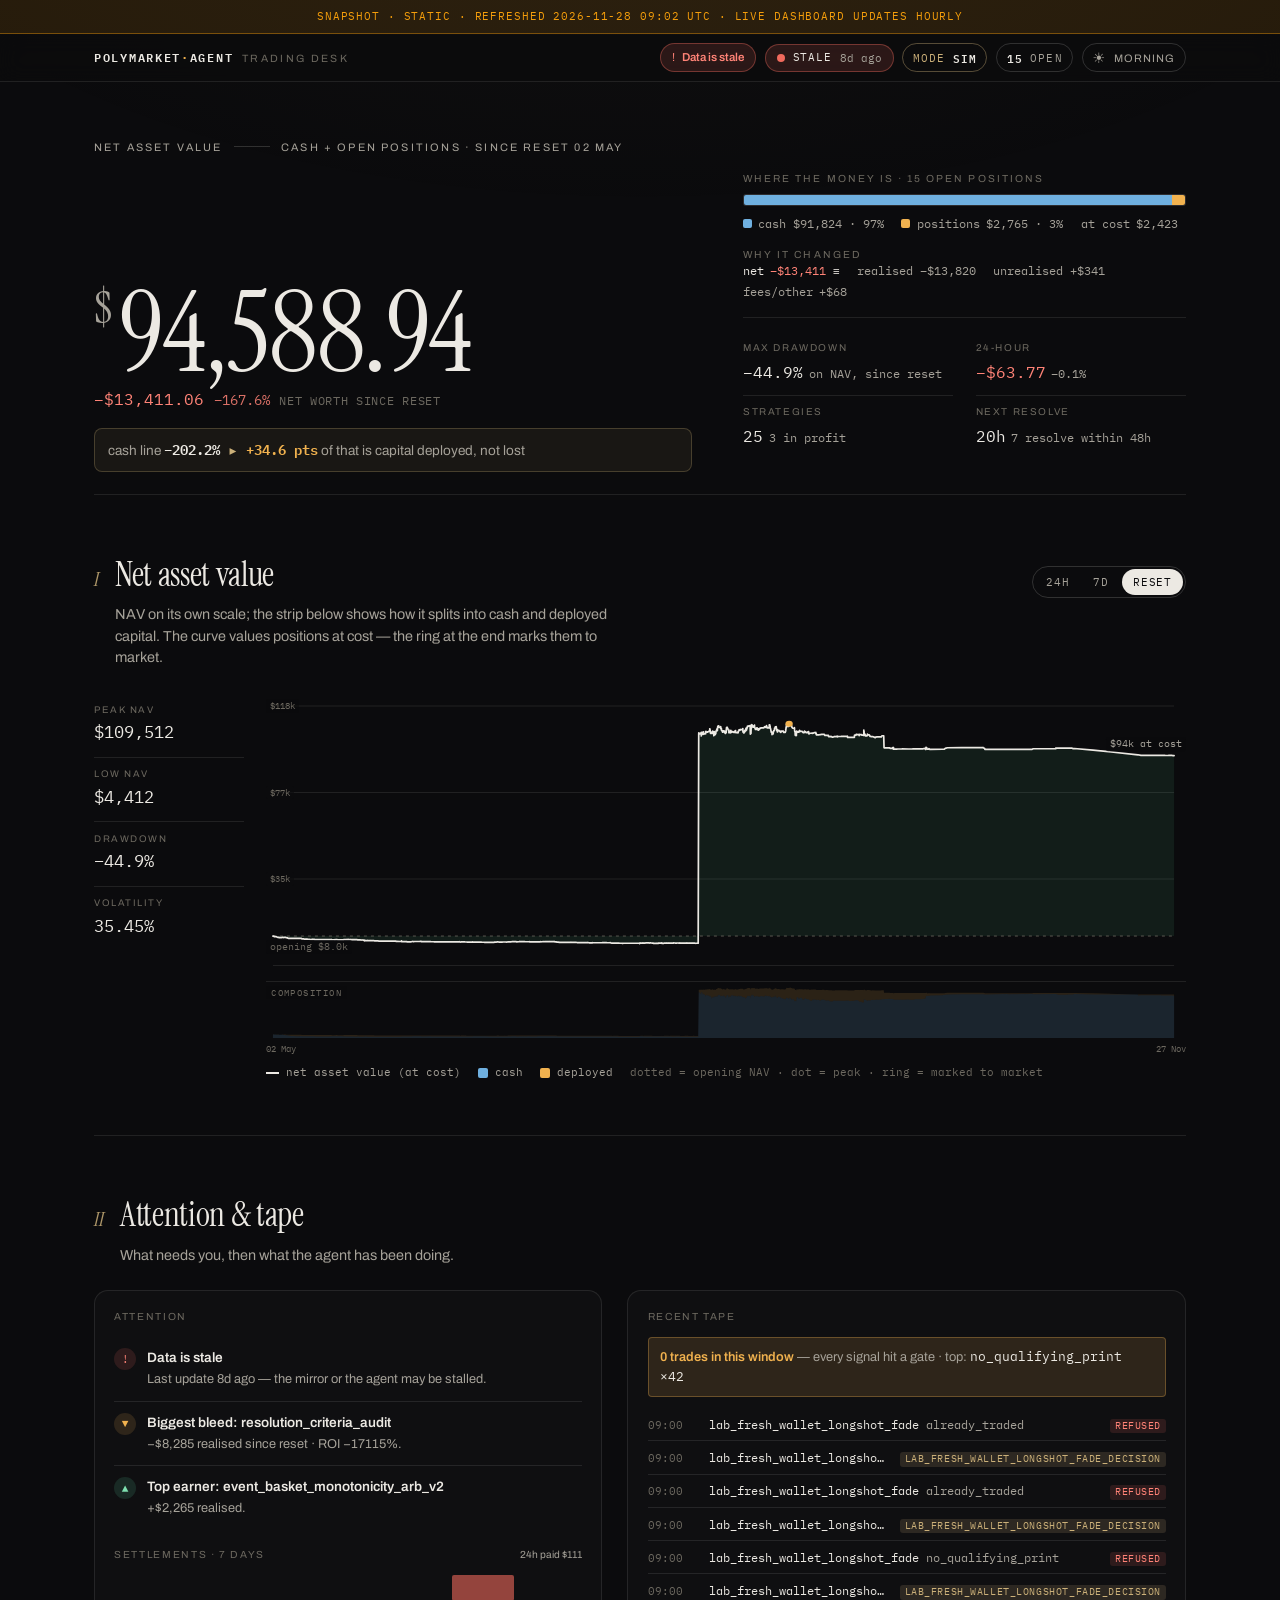
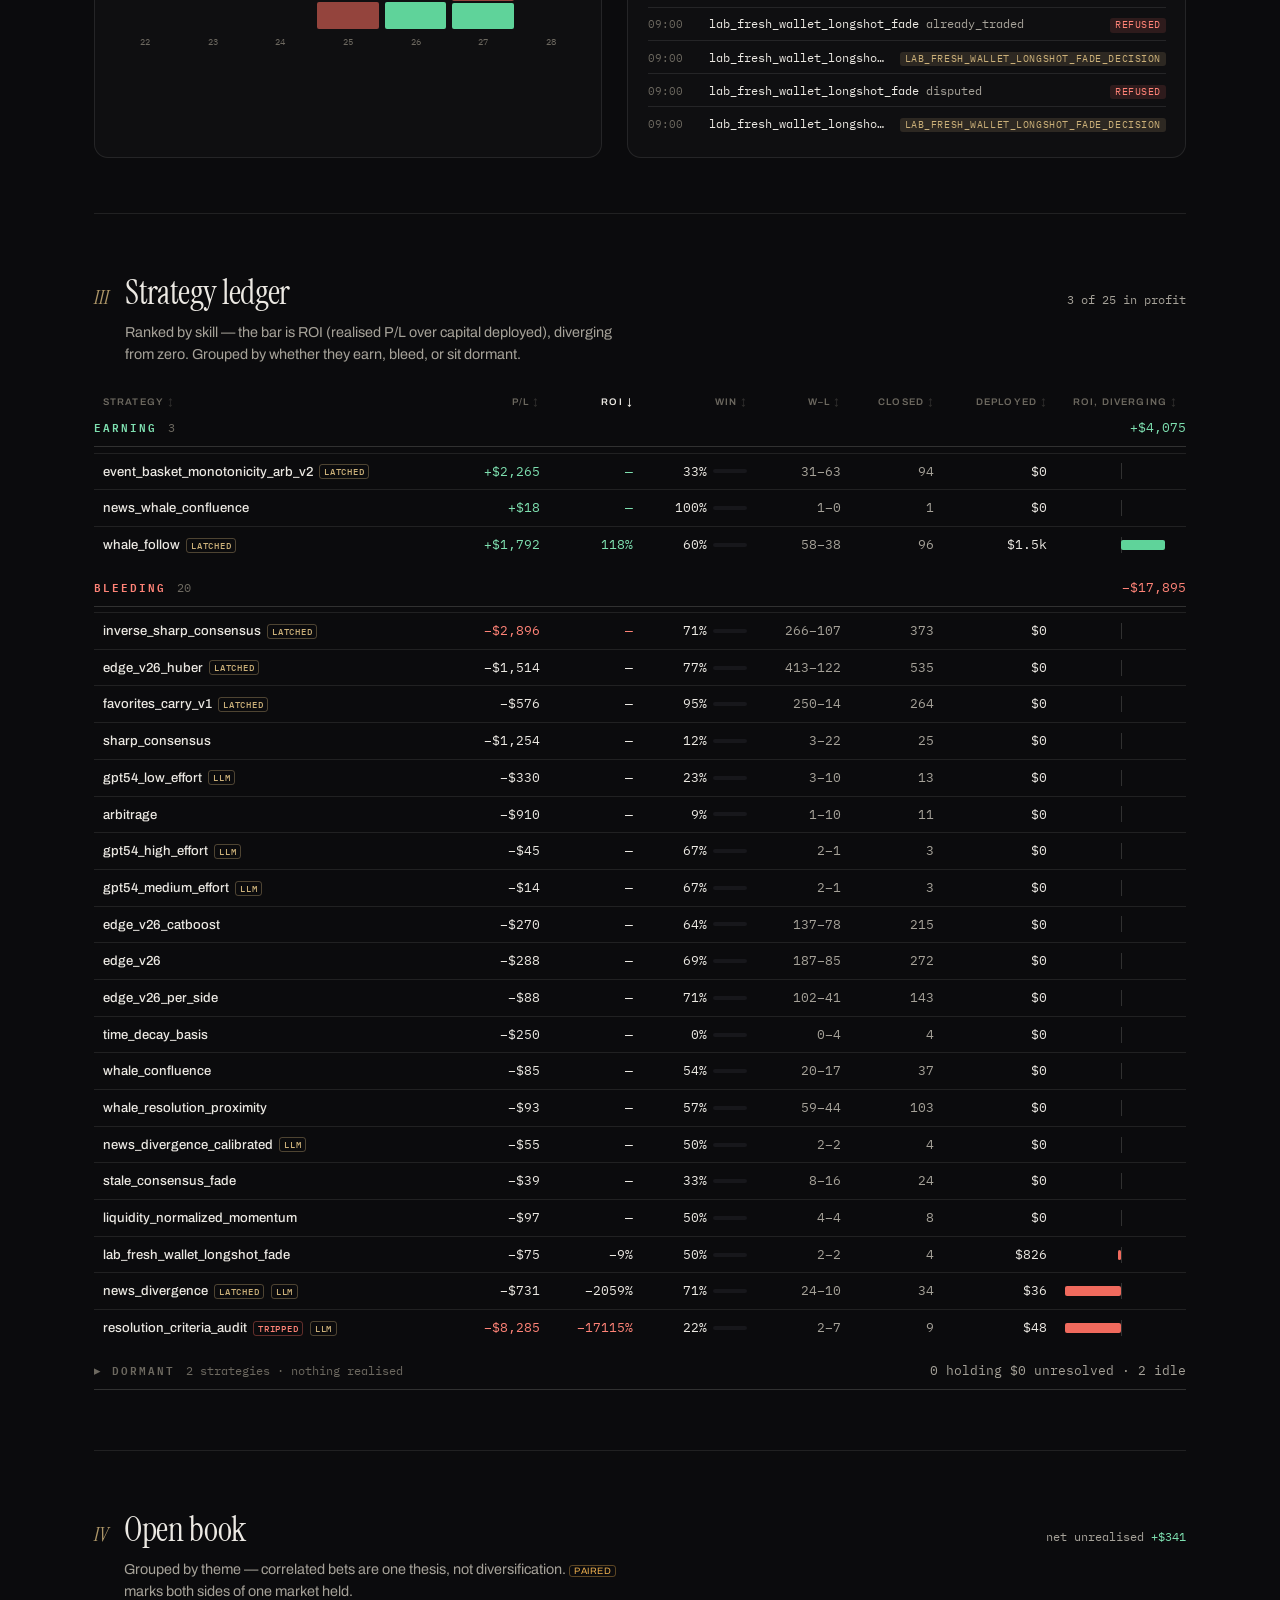
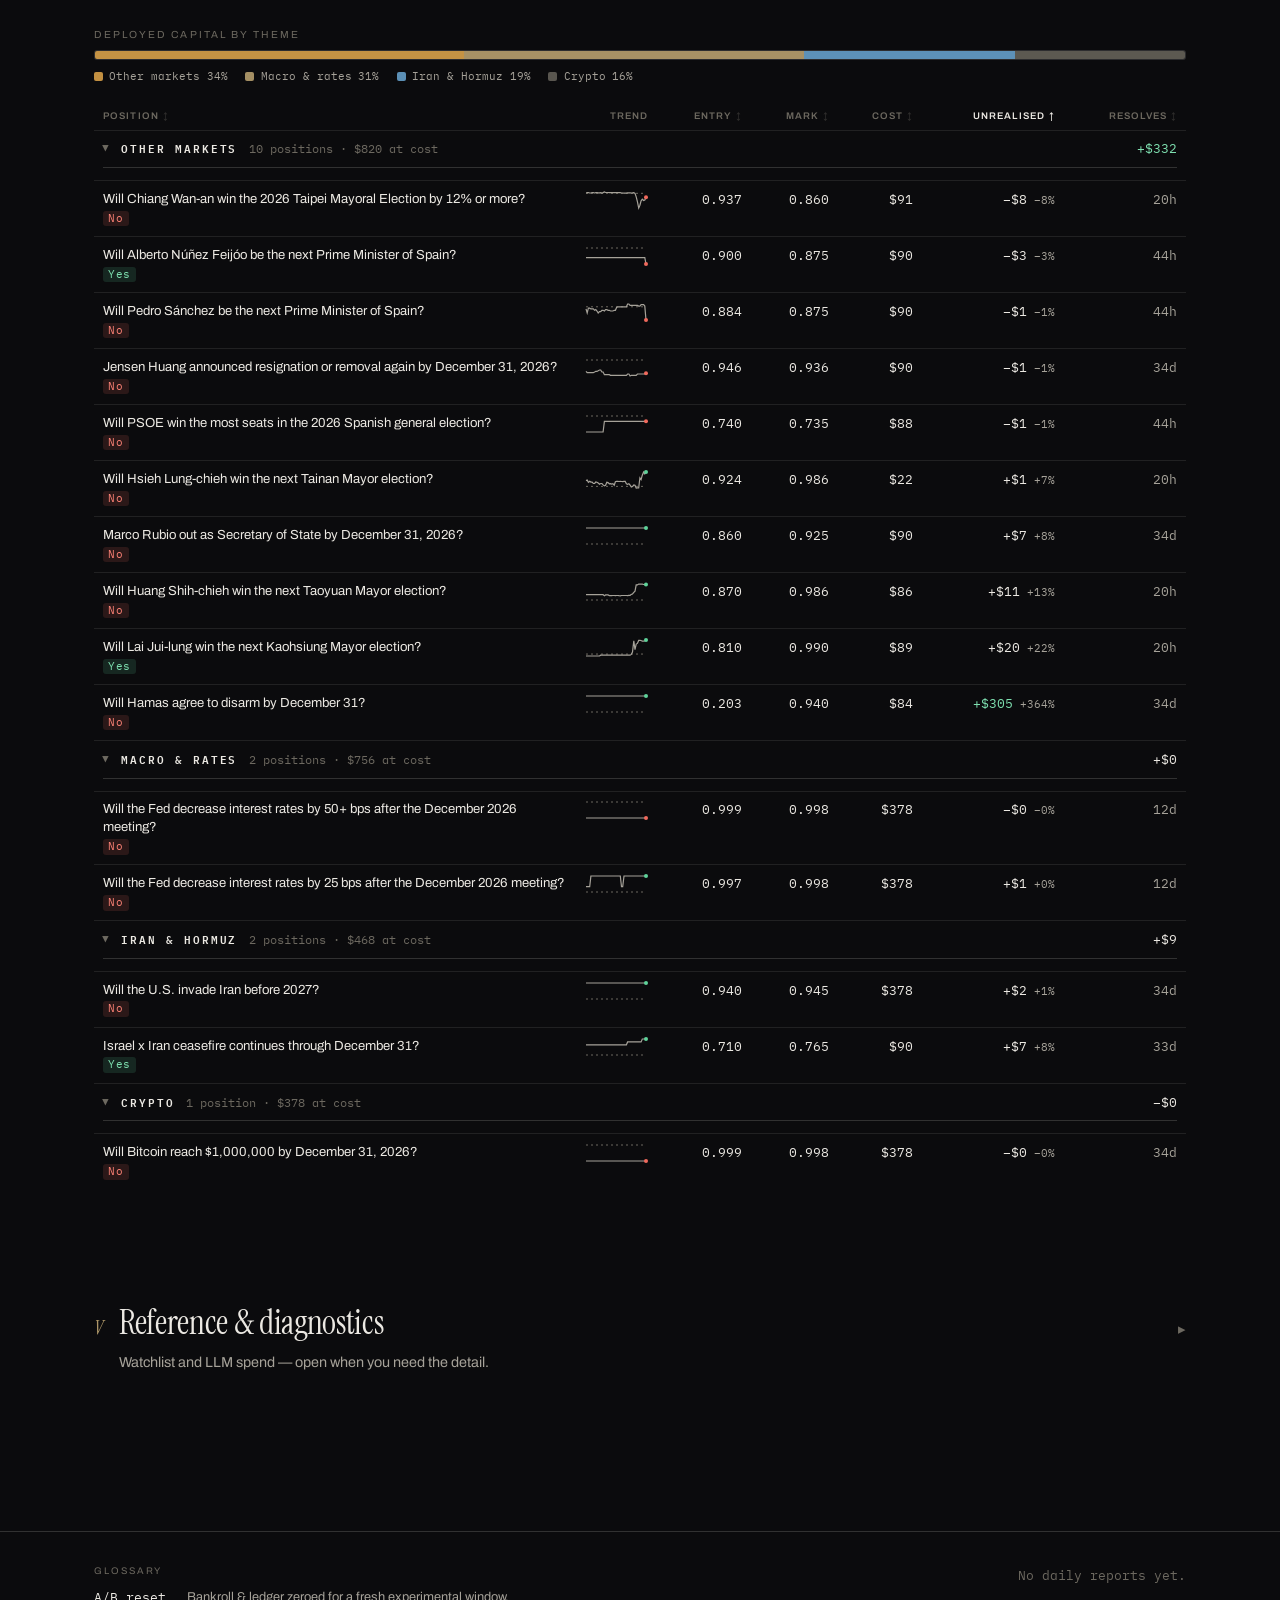
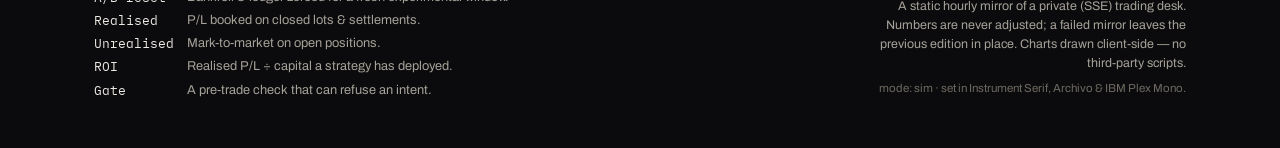
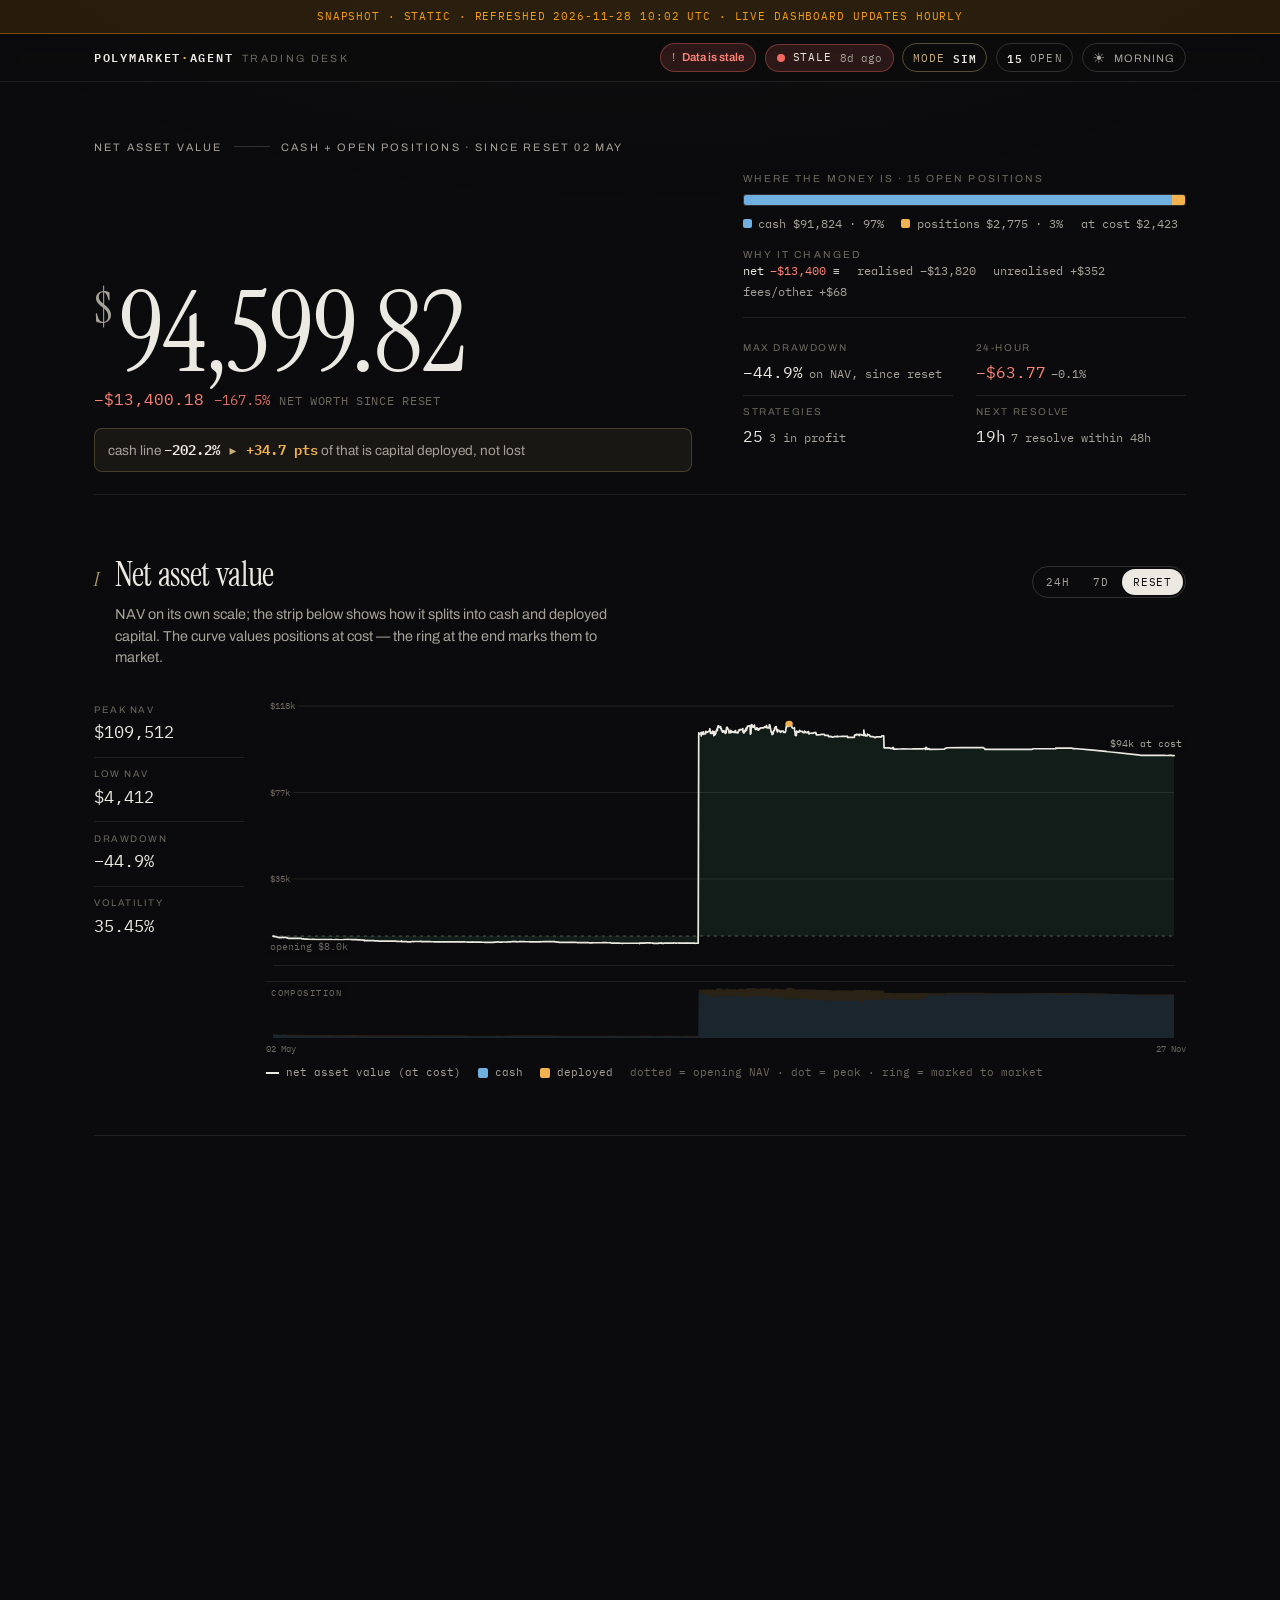
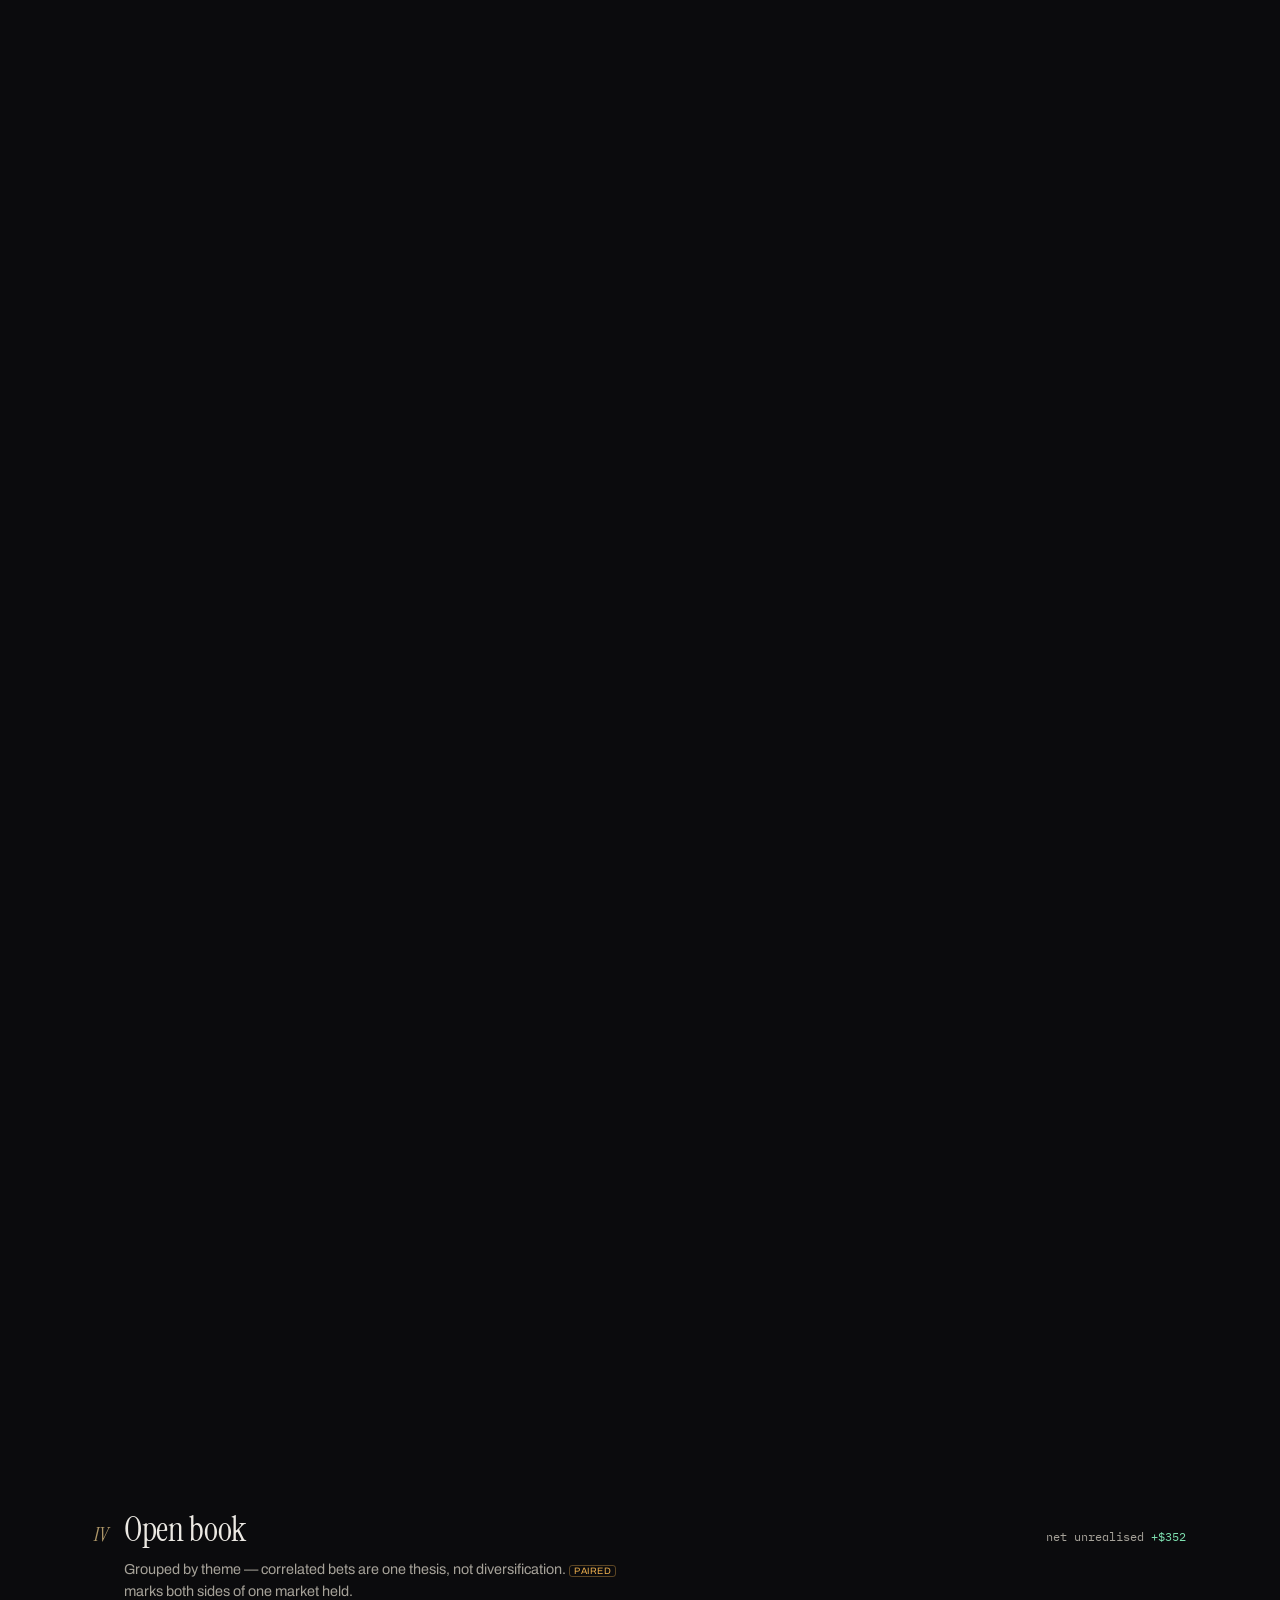
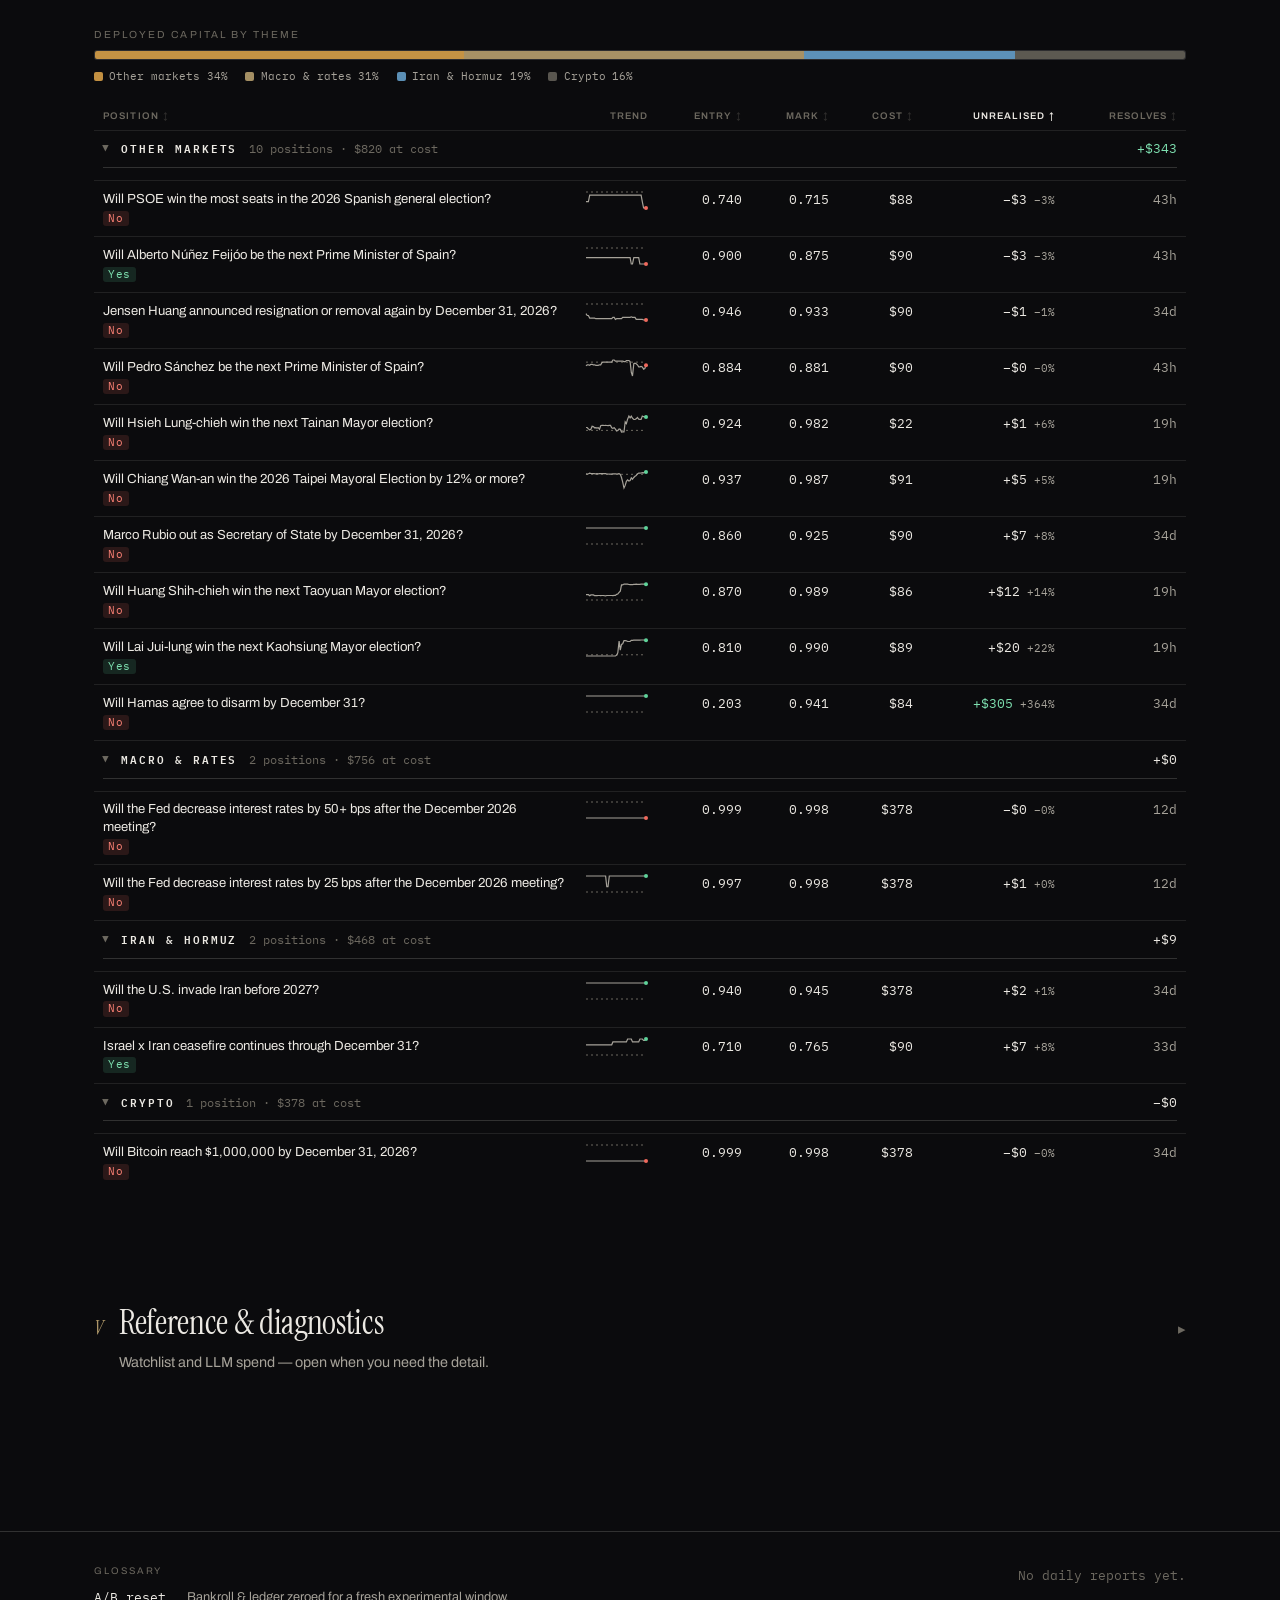
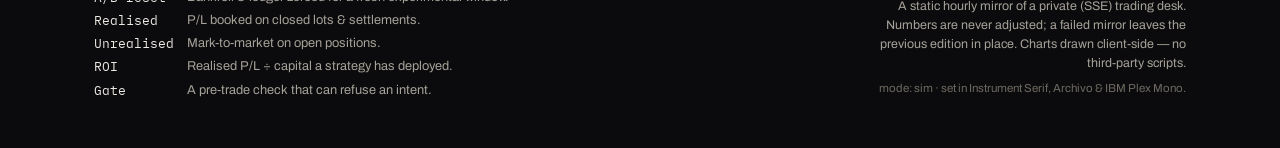
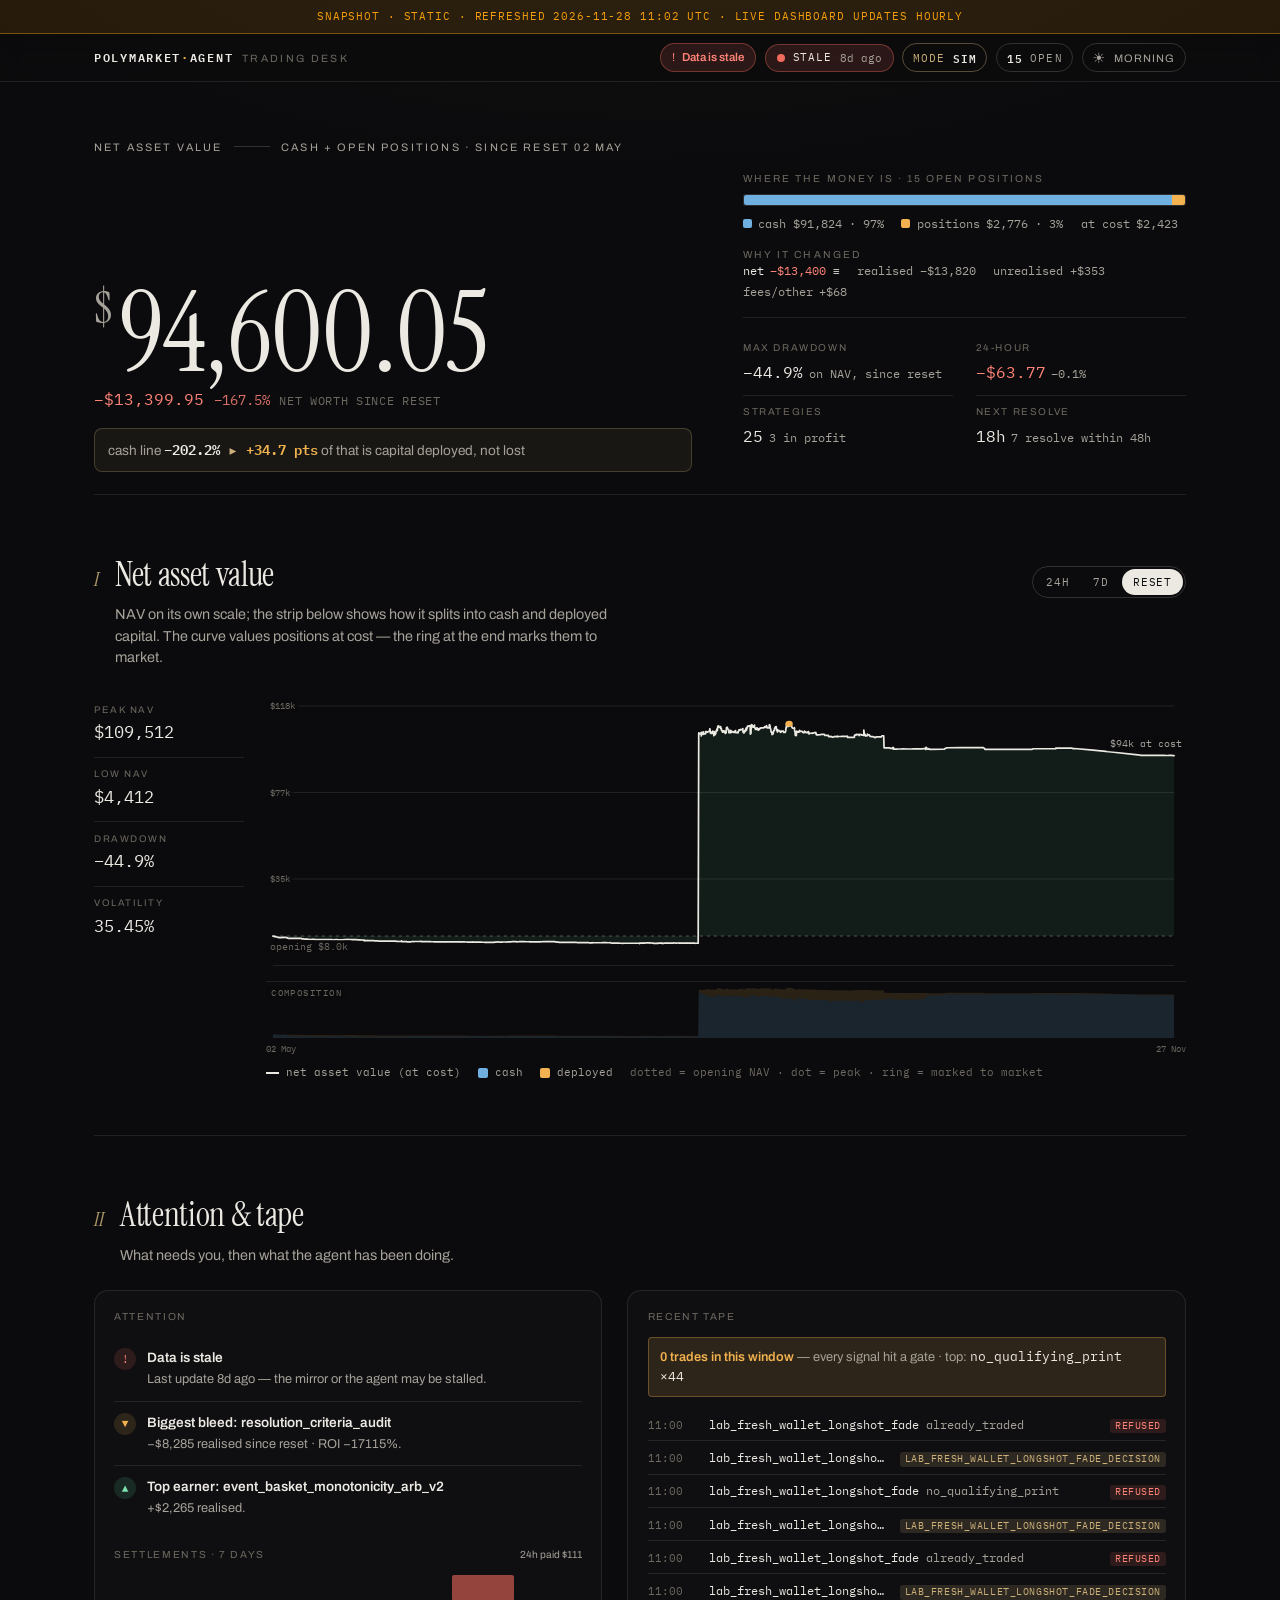
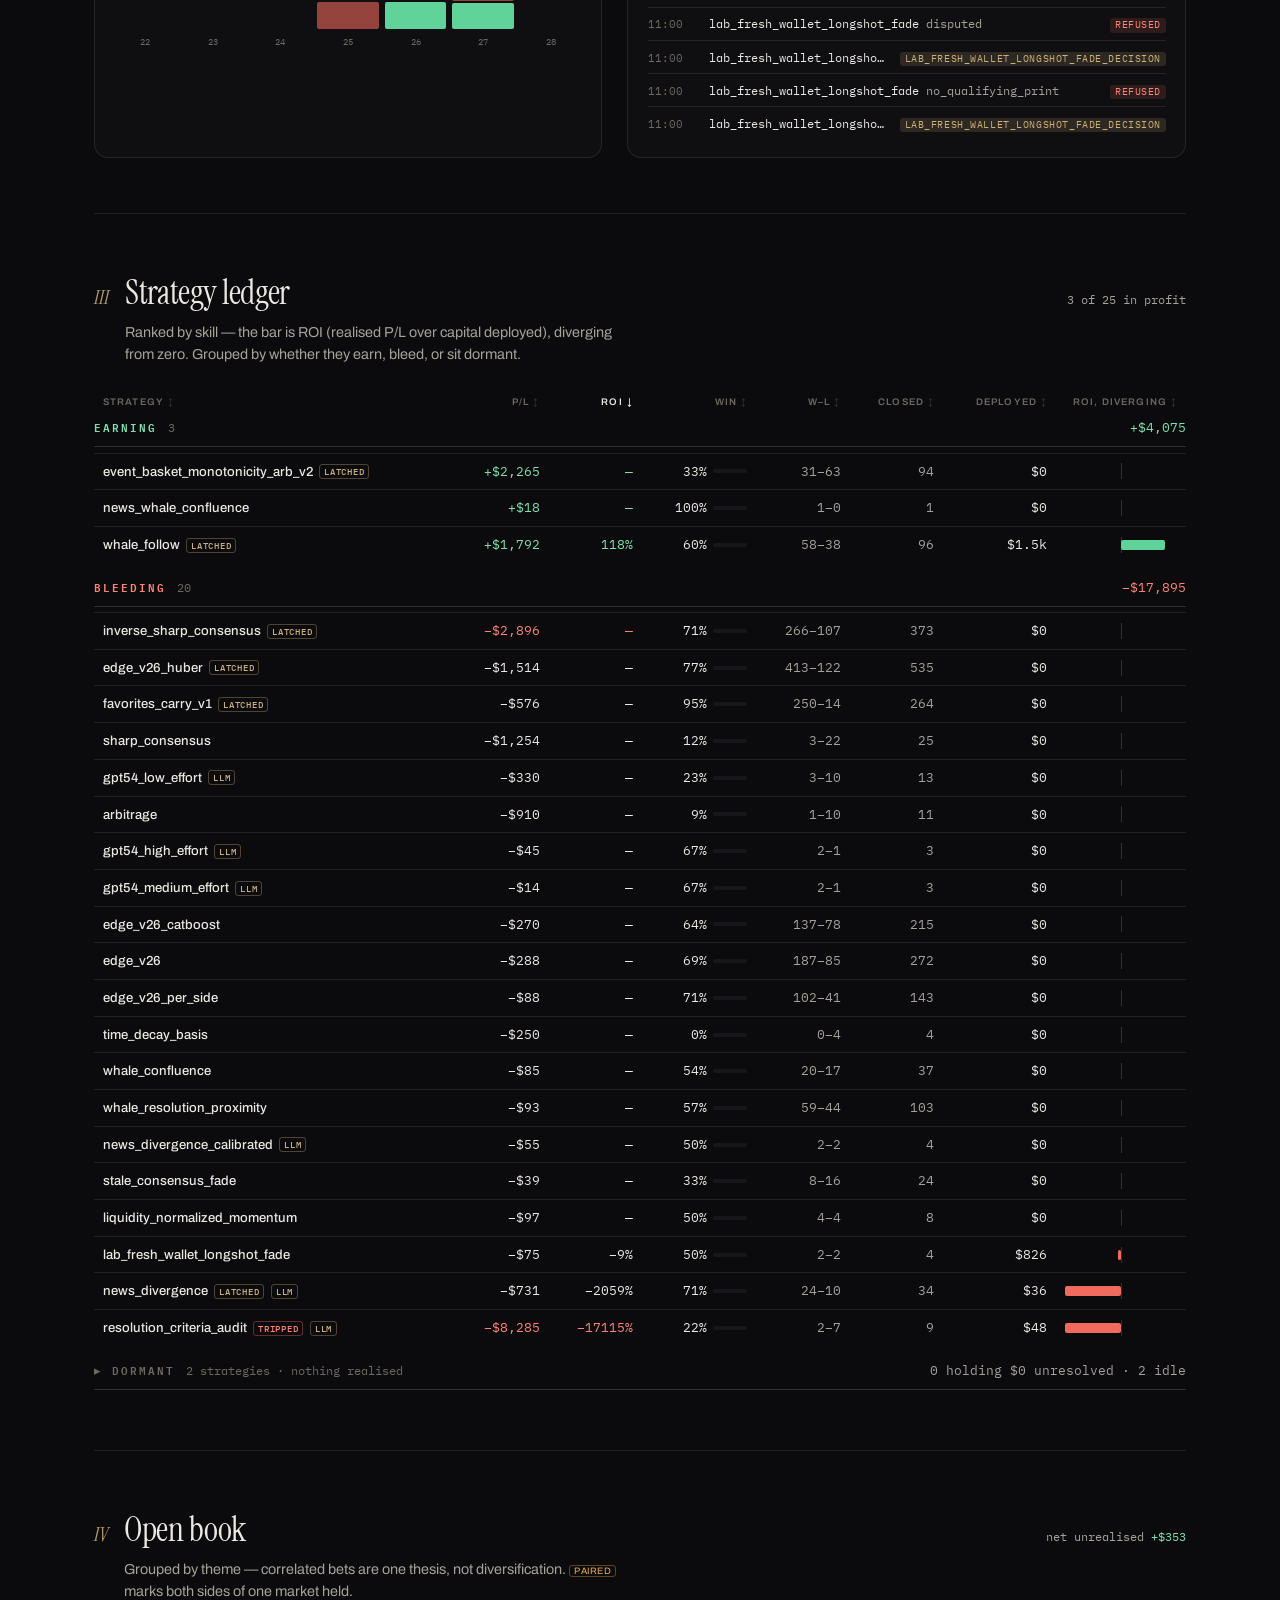
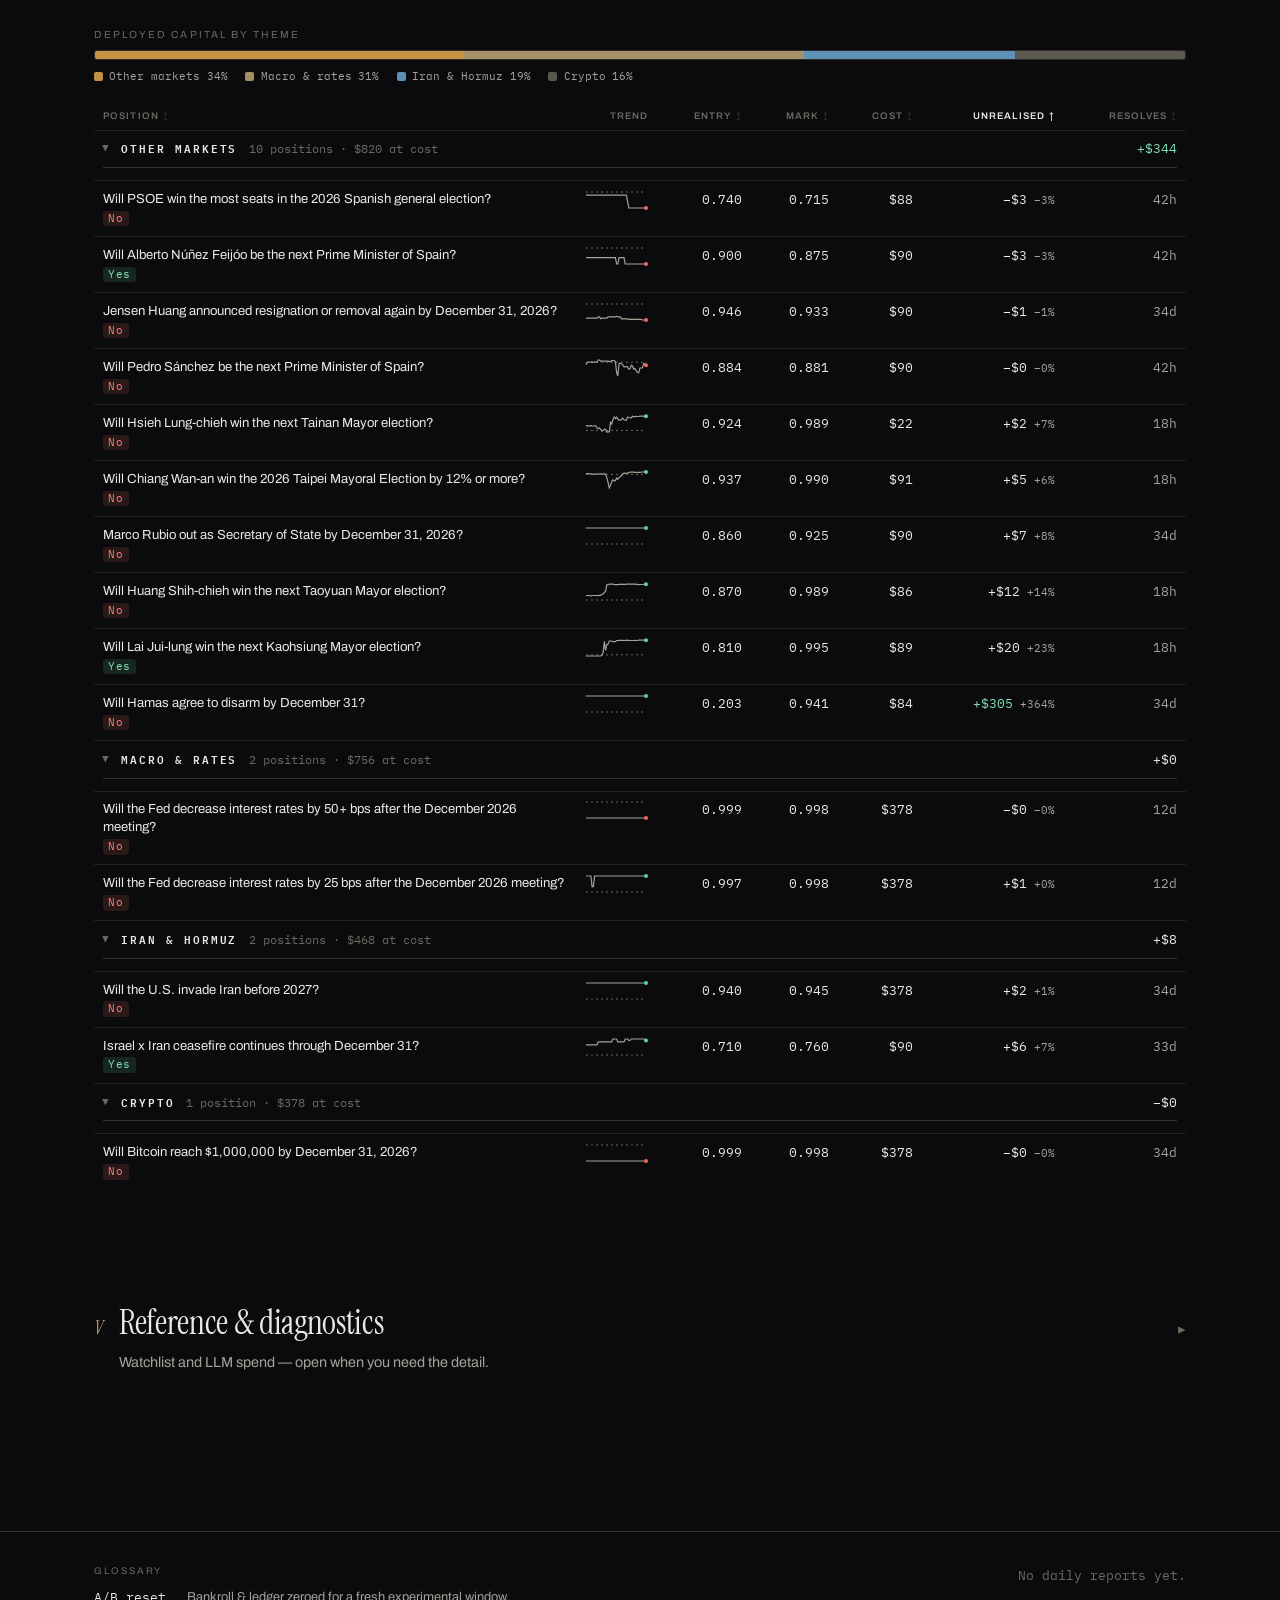
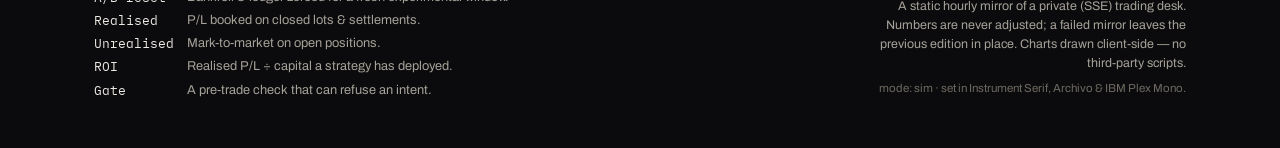
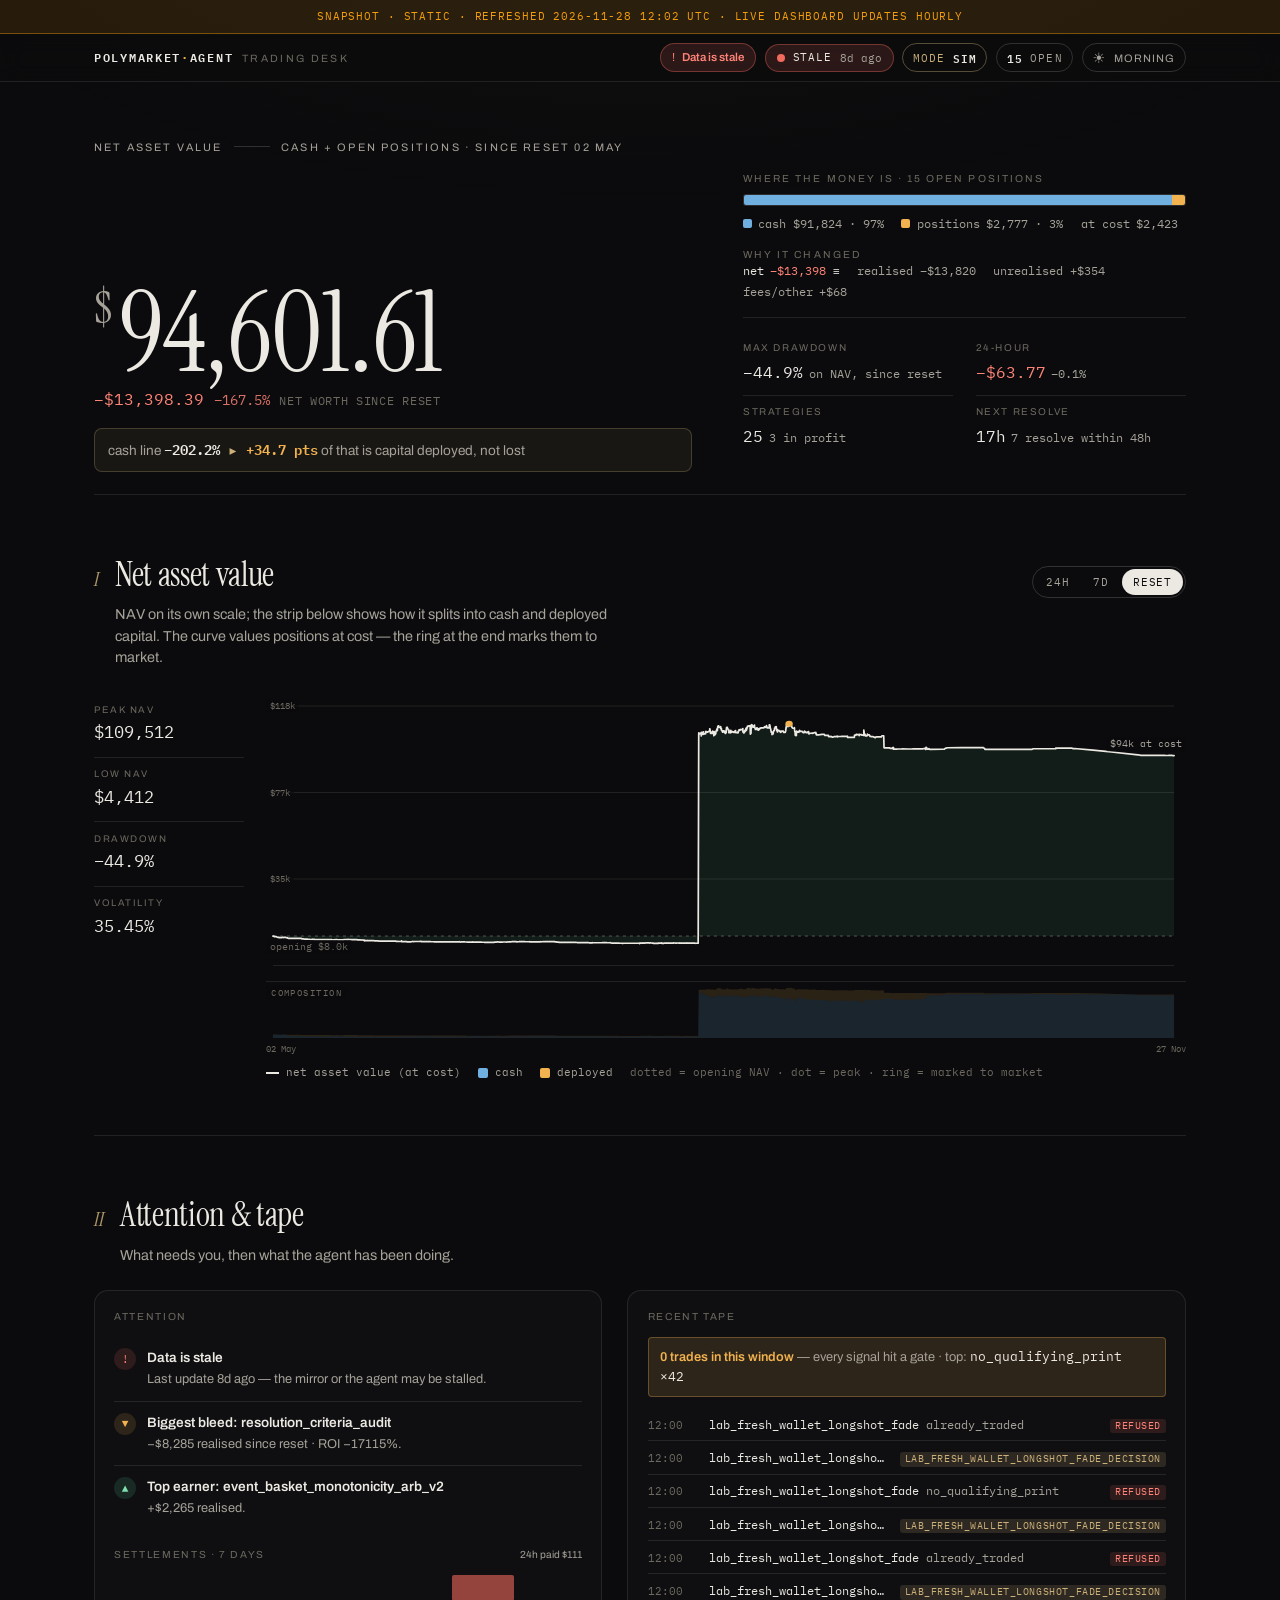
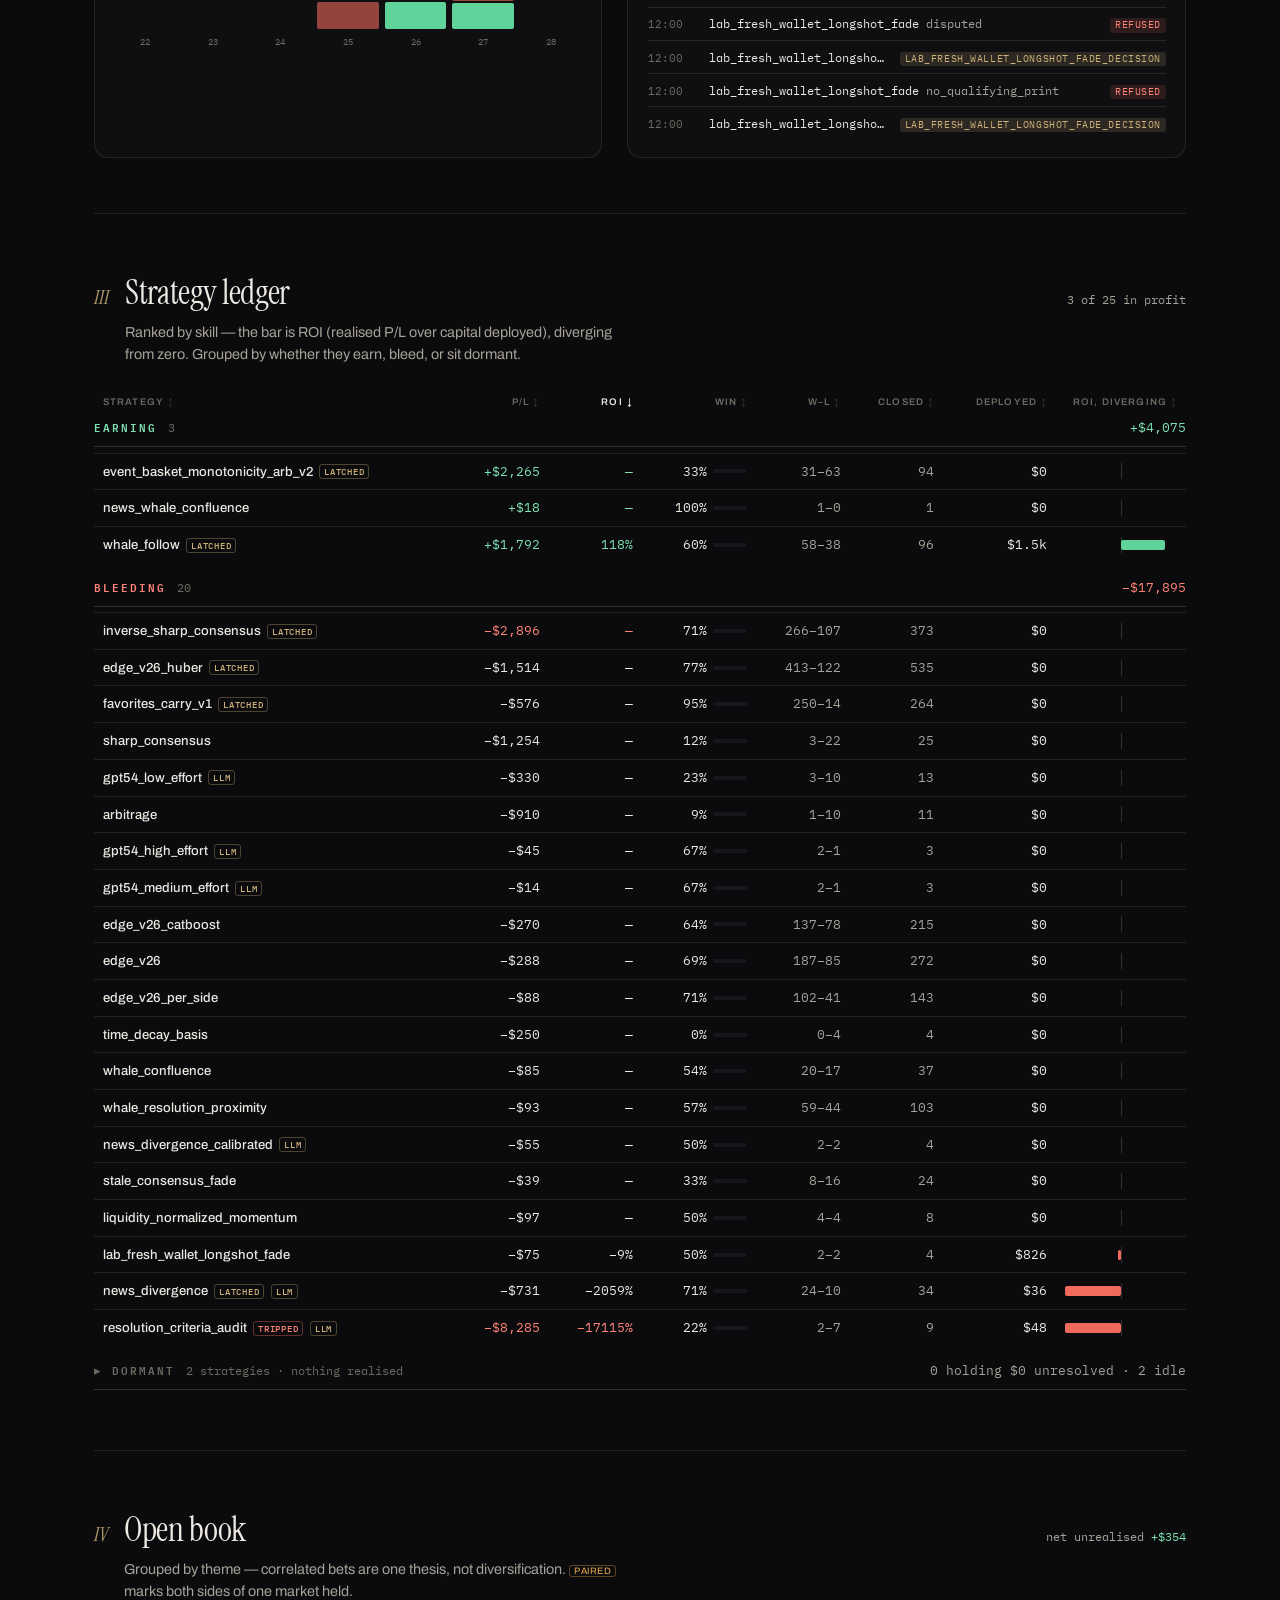
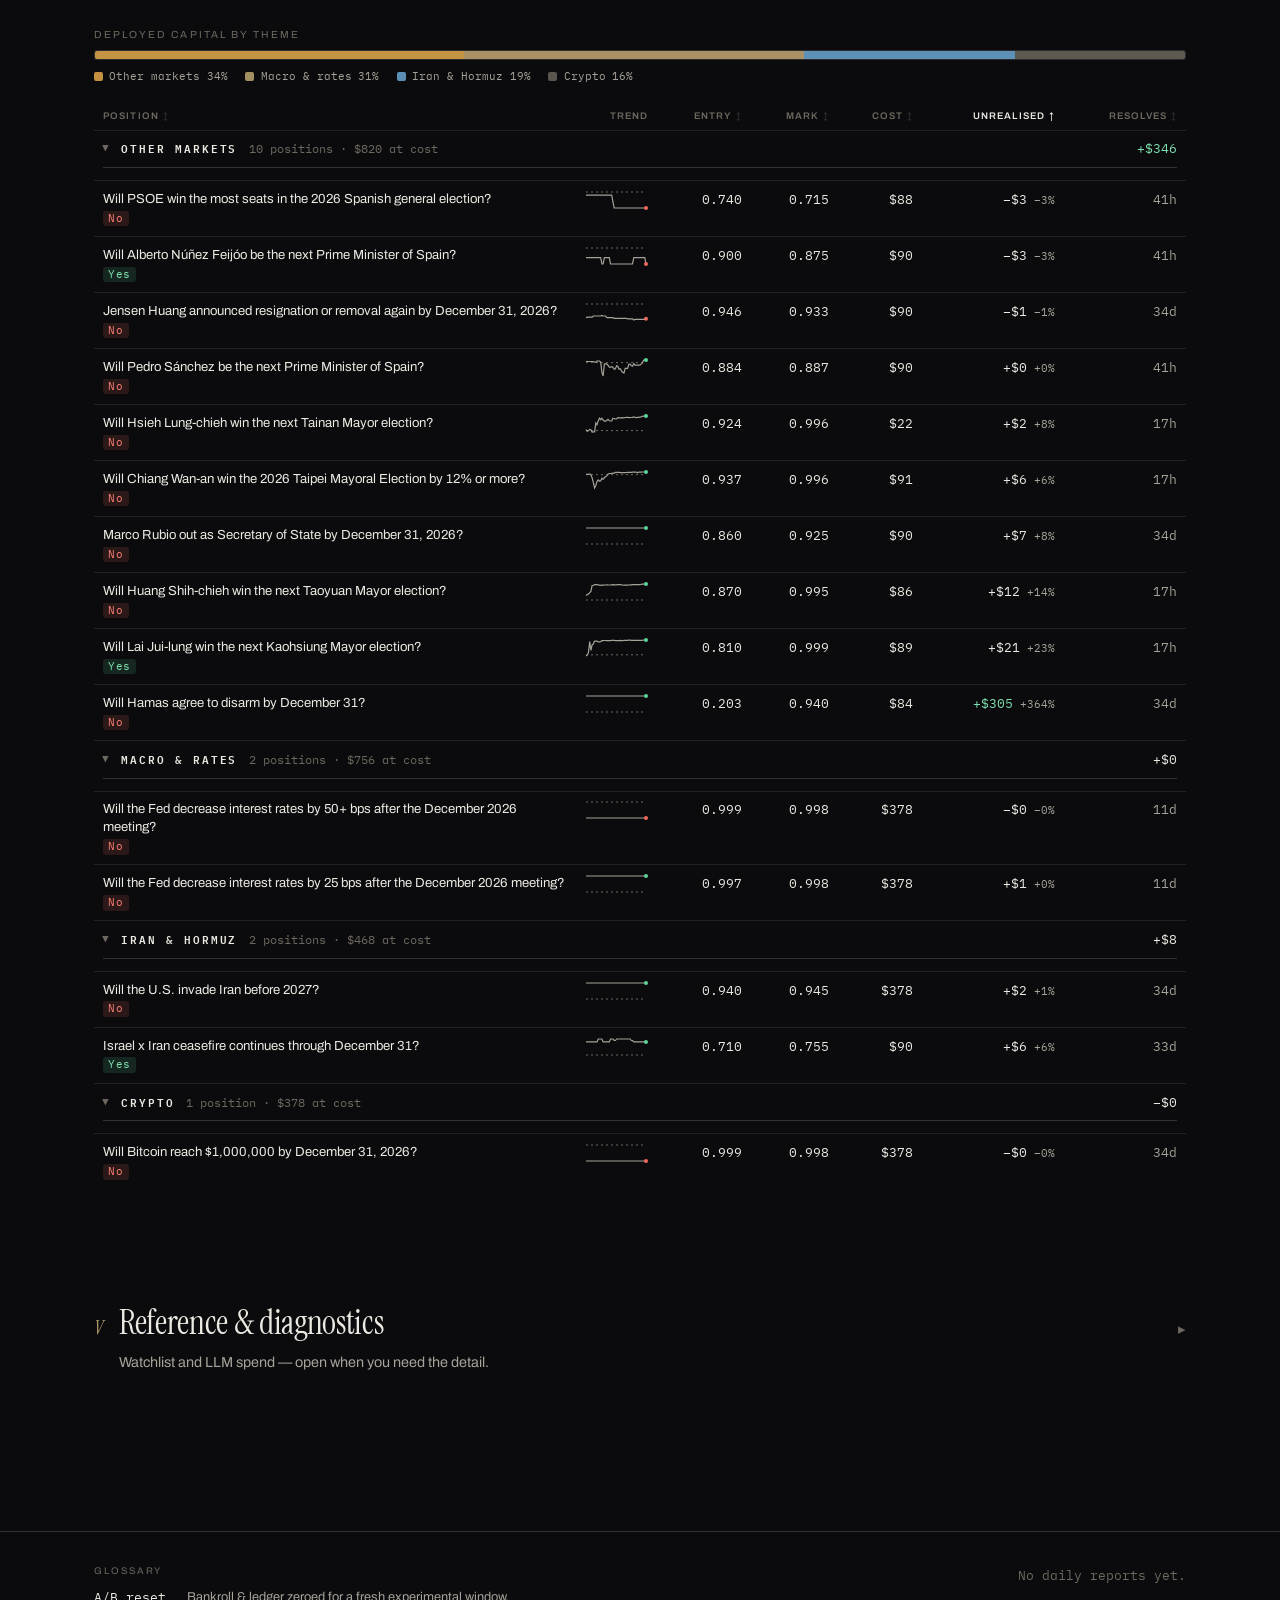
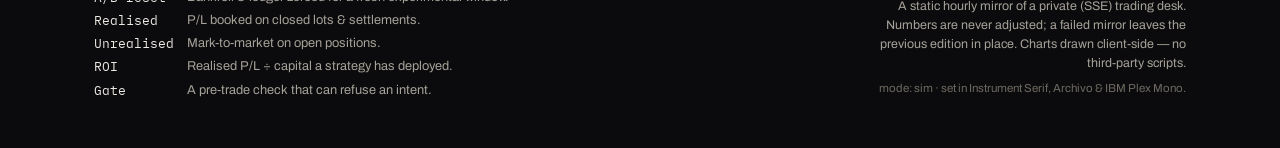
